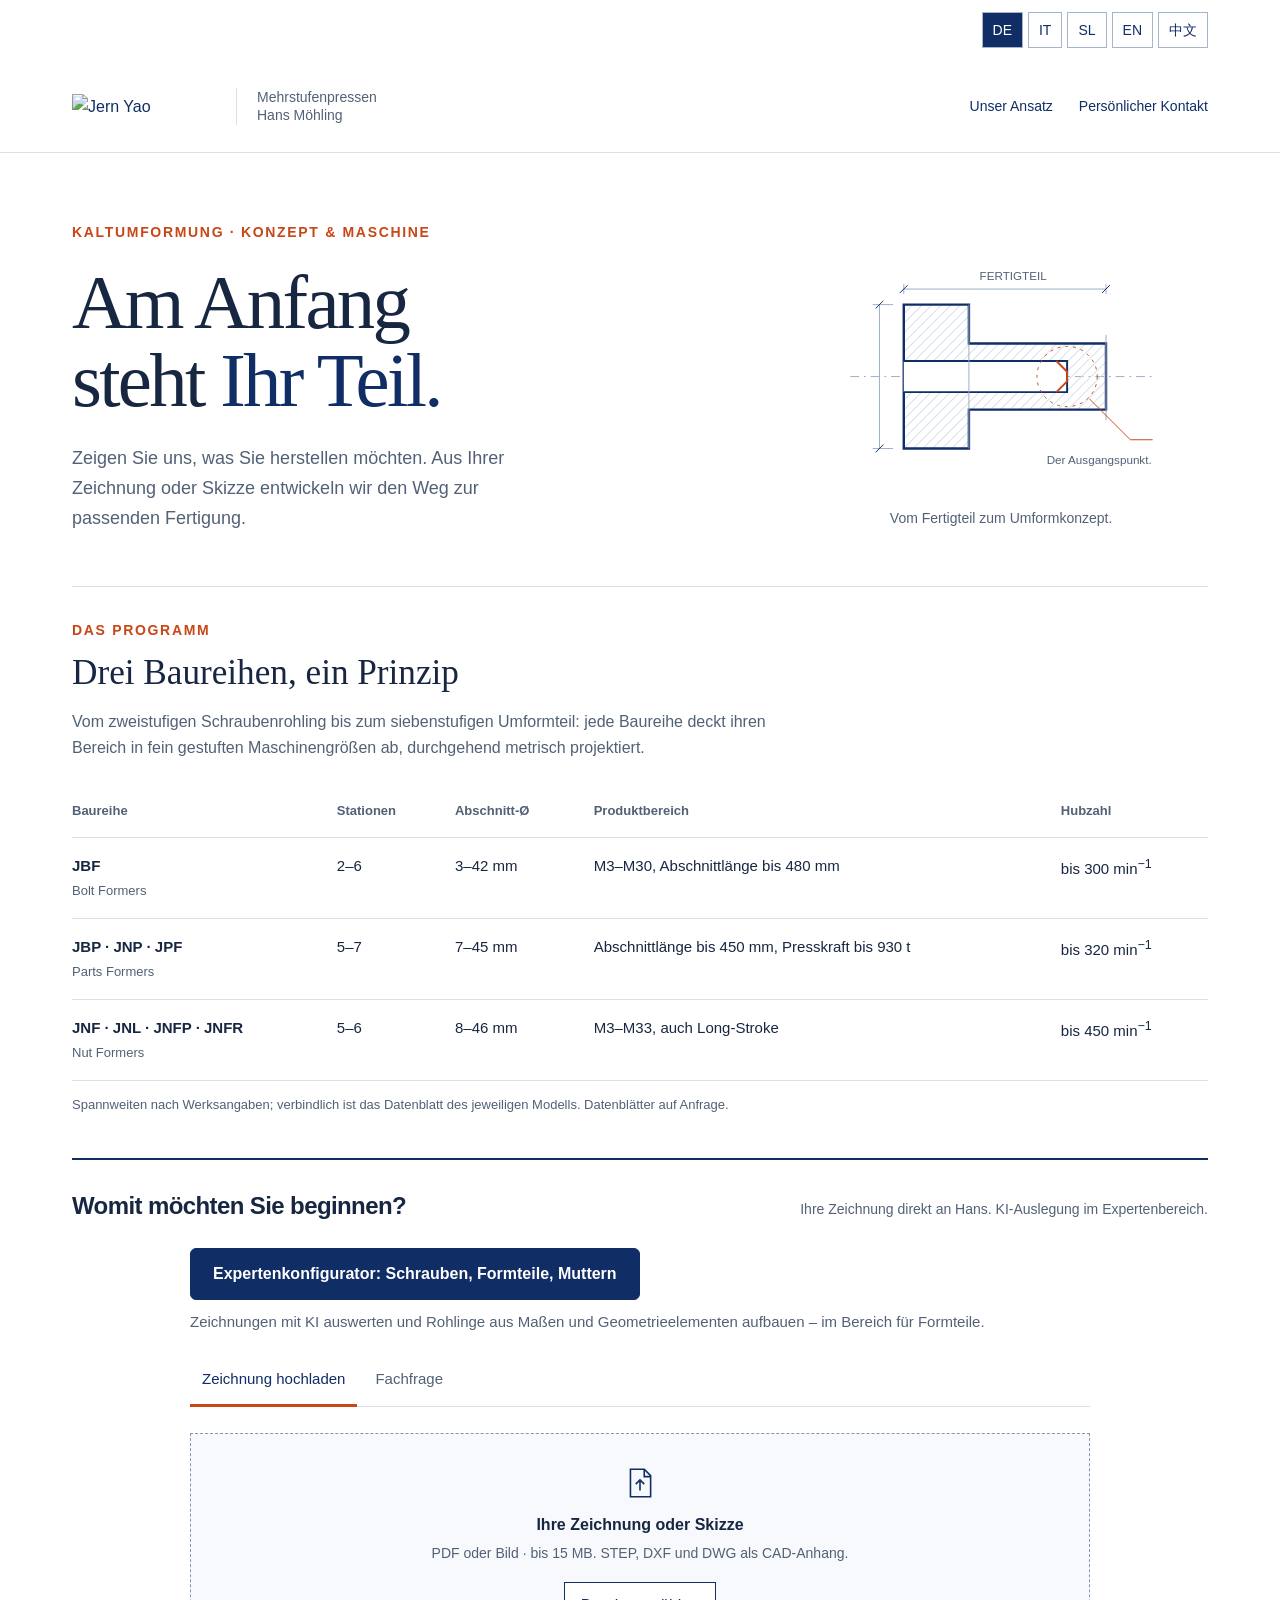
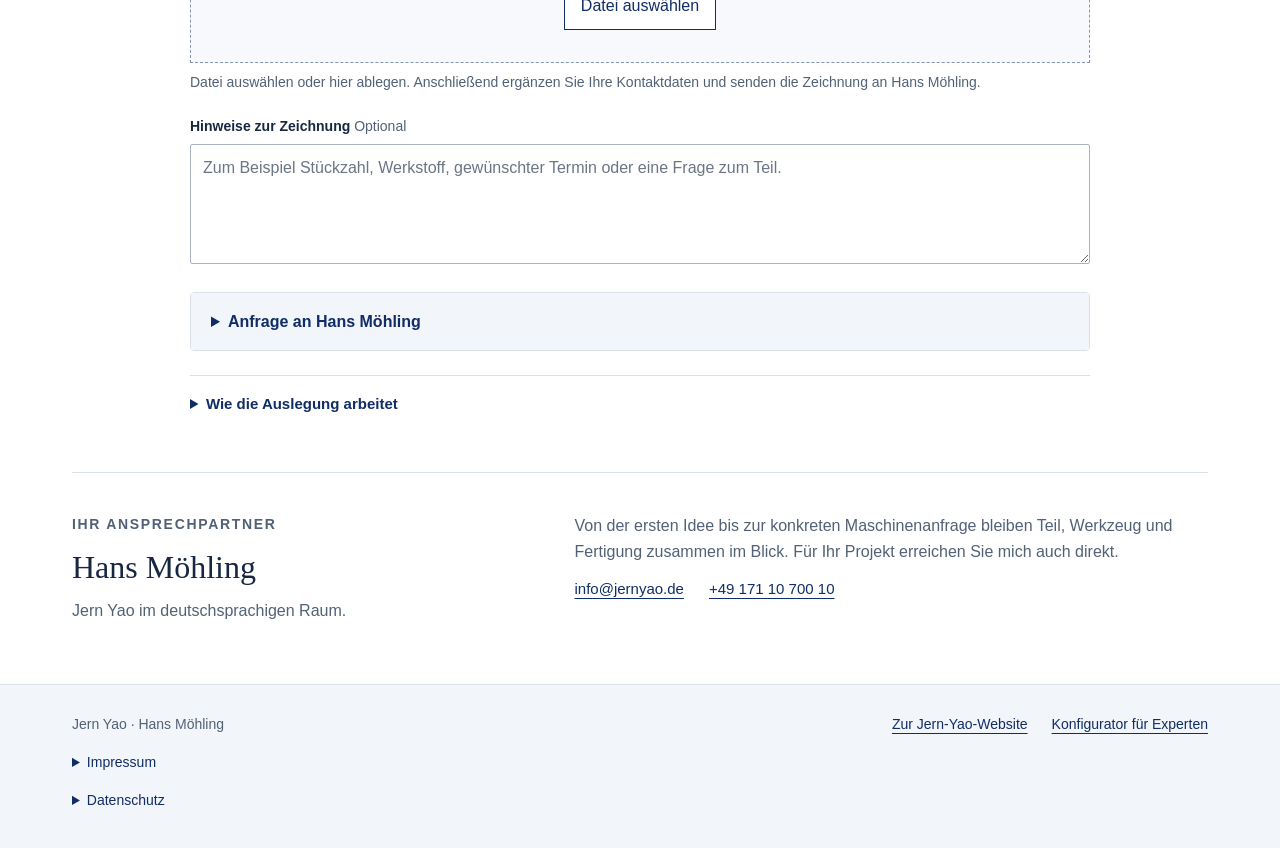
==== docs/auslegung/index.html @ 63214ce3 "Keep enquiry interface waiting for full technical responses" ====
<!doctype html>
<html lang="de">
<head>
<script>window.JY_SHOW_PRICES = false;</script>
<meta charset="utf-8">
<meta name="viewport" content="width=device-width, initial-scale=1">
<title>Vom Teil zum Fertigungskonzept · Jern Yao</title>
<meta name="robots" content="noindex, nofollow">
<meta name="description" content="Zeichnung hochladen oder eine technische Frage stellen. Gemeinsam mit Hans Möhling zum Fertigungskonzept und zur passenden Jern-Yao-Presse.">
<link rel="stylesheet" href="https://jernyao.de/assets/fonts.css">
<link rel="icon" href="https://jernyao.de/assets/logo.png">
<style>
:root{--navy:#102d66;--ink:#172641;--muted:#526176;--line:#d9e0e8;--paper:#fff;--pale:#f2f5f9;--orange:#c74716;--error:#9f2727;--success:#256145;color-scheme:light;font-family:Inter,Arial,sans-serif;font-size:16px}
*{box-sizing:border-box}html{scroll-behavior:smooth;scroll-padding-top:30px}body{margin:0;background:var(--paper);color:var(--ink);line-height:1.6}button,input,textarea{font:inherit}button,a,input,textarea{touch-action:manipulation}button{cursor:pointer}a{color:var(--navy);text-underline-offset:4px}a:hover{text-decoration-thickness:2px}button:focus-visible,a:focus-visible,input:focus-visible,textarea:focus-visible,summary:focus-visible{outline:3px solid #de7c35;outline-offset:4px}[hidden]{display:none!important}.wrap{max-width:1200px;padding-inline:32px;margin-inline:auto}.skip{position:absolute;left:20px;top:-80px;padding:10px;background:#fff;z-index:10}.skip:focus{top:10px}header{border-bottom:1px solid var(--line)}.mast{display:flex;justify-content:space-between;align-items:center;gap:24px;min-height:92px}.brand{display:flex;align-items:center;gap:20px;text-decoration:none}.brand img{width:144px;height:auto;max-height:40px;object-fit:contain}.brand span{border-left:1px solid var(--line);padding-left:20px;font-size:.875rem;line-height:1.35;color:var(--muted)}nav{display:flex;gap:26px;align-items:center}nav a{font-size:.875rem;text-decoration:none}.hero{display:grid;grid-template-columns:1.6fr 1fr;gap:60px;padding-block:68px 52px;align-items:center}.eyebrow{font-size:.875rem;letter-spacing:.12em;text-transform:uppercase;color:var(--orange);font-weight:600;margin:0 0 20px}h1,h2,h3,p{margin-top:0}h1{font-family:'EB Garamond',Georgia,serif;font-size:clamp(3.1rem,6vw,5rem);line-height:1.02;font-weight:500;letter-spacing:-.035em;margin-bottom:24px;max-width:10ch}h1 em{font-style:normal;color:var(--navy)}.intro{font-size:1.125rem;line-height:1.65;max-width:48ch;margin-bottom:0;color:var(--muted)}.hero-aside{padding-top:30px}.technical-art{display:block;width:100%;max-width:350px;margin:0 auto 18px}.art-caption{font-size:.875rem;color:var(--muted);text-align:center;margin:0}.entry{border-top:2px solid var(--navy);scroll-margin-top:24px}.entry-top{display:flex;align-items:baseline;gap:24px;justify-content:space-between;padding:27px 0 23px}.entry-top h2{font-size:1.5rem;font-weight:600;letter-spacing:-.025em;margin:0}.entry-top p{font-size:.875rem;color:var(--muted);margin:0}.workspace{display:grid;grid-template-columns:minmax(0,1.65fr) minmax(250px,1fr);gap:44px;padding-bottom:64px}.tabs{display:flex;gap:6px;border-bottom:1px solid var(--line);margin-bottom:26px}.tab{border:0;border-bottom:3px solid transparent;padding:13px 12px;background:none;color:var(--muted);font-size:.9375rem;font-weight:500;margin-bottom:-1px}.tab[aria-selected=true]{color:var(--navy);border-bottom-color:var(--orange)}.tab:hover{color:var(--navy);background:var(--pale)}.drop{display:flex;flex-direction:column;align-items:center;text-align:center;border:1px dashed #8497b2;background:#f7f9fc;padding:32px 20px;position:relative;transition:border-color .15s,background .15s}.drop.dragover{border:2px solid var(--navy);background:#eaf0fa}.drop svg{width:34px;height:34px;color:var(--navy);margin-bottom:12px}.drop strong{font-weight:600}.drop p{font-size:.875rem;color:var(--muted);margin:4px 0 18px}.file-picker{display:block;max-width:100%;font-size:.875rem;color:var(--muted)}.file-picker::file-selector-button{border:1px solid var(--navy);background:#fff;padding:9px 13px;color:var(--navy);font:inherit;font-weight:600;cursor:pointer;margin-right:12px}.file-summary{display:flex;gap:12px;align-items:center;padding:14px 0;border-bottom:1px solid var(--line);margin-bottom:20px;font-size:.875rem}.file-summary span{flex:1;overflow-wrap:anywhere}.text-button{background:none;border:0;text-decoration:underline;color:var(--navy);padding:5px 0;font-size:.875rem}.field{display:flex;flex-direction:column;gap:6px;margin-bottom:20px}.field label{font-size:.875rem;font-weight:600}.optional{font-weight:400;color:var(--muted)}input,textarea{width:100%;background:#fff;border:1px solid #a7b3c3;border-radius:2px;color:var(--ink);padding:11px 12px;line-height:1.5;font-size:1rem}textarea{resize:vertical;min-height:112px}input::placeholder,textarea::placeholder{color:#6b7586}.helper{font-size:.875rem;color:var(--muted);margin:8px 0 22px}.contact-fields{display:grid;grid-template-columns:1fr 1fr;gap:0 18px}.contact-fields .wide{grid-column:1/-1}.contact-title{font-size:1.125rem;font-weight:600;margin:29px 0 18px}.consent{display:flex;align-items:flex-start;gap:10px;font-size:.875rem;color:var(--muted);margin-bottom:24px}.consent input{width:18px;height:18px;flex-shrink:0;margin-top:4px;accent-color:var(--navy)}.primary{border:1px solid var(--navy);background:var(--navy);color:#fff;padding:13px 24px;font-weight:600;border-radius:2px;min-height:50px}.primary:hover{background:#1b407f}.primary:disabled{opacity:.55;cursor:default}.secondary{border:1px solid var(--line);background:#fff;color:var(--navy);padding:10px 16px;min-height:44px;border-radius:2px}.actions{display:flex;align-items:center;gap:14px;flex-wrap:wrap}.small{font-size:.875rem;color:var(--muted)}.availability{border-left:3px solid var(--orange);padding:12px 16px;background:var(--pale);font-size:.875rem;margin-bottom:24px}.availability strong{display:block;color:var(--ink);margin-bottom:3px}.availability p{margin:0}.form-message{margin:16px 0 0;font-size:.9375rem;white-space:pre-wrap;overflow-wrap:anywhere}.form-message.error{color:var(--error)}.form-message.success{color:var(--success)}.approach{background:#e9eff8;color:#000;padding:32px 30px;align-self:start;margin-top:0}.approach .eyebrow{color:#30343b;font-size:.8125rem}.approach h2{color:#30343b;font-family:'EB Garamond',Georgia,serif;font-size:2rem;font-weight:500;line-height:1.15;margin-bottom:20px}.approach p{color:#000;line-height:1.7}.approach dl{margin:26px 0 0}.approach dl>div{border-top:1px solid var(--line);padding:17px 0}.approach dt{font-weight:600;margin-bottom:3px}.approach dd{margin:0;color:#000;font-size:.9375rem}.approach-note{font-size:.875rem;border-top:1px solid var(--line);padding-top:20px;margin:0}.chat-intro{margin:0 0 18px;color:var(--muted)}.examples{display:flex;flex-direction:column;align-items:flex-start;gap:8px;margin:0 0 24px}.example{border:1px solid var(--line);padding:9px 12px;color:var(--navy);background:#fff;font-size:.875rem;text-align:left;border-radius:2px}.example:hover{background:var(--pale)}.messages{display:flex;flex-direction:column;gap:18px;margin-bottom:24px;max-height:640px;overflow:auto;scrollbar-gutter:stable}.message{background:var(--pale);padding:18px 20px;max-width:100%;overflow-wrap:anywhere}.message.user{background:#e9eff8;margin-left:30px}.speaker{font-size:.8125rem;letter-spacing:.06em;text-transform:uppercase;font-weight:600;color:var(--navy);margin-bottom:9px}.message-text,.answer-text{white-space:pre-wrap}.message-text p{margin-bottom:0}.response{border-top:1px solid var(--line);padding:28px 0 0;margin-top:28px;overflow-wrap:anywhere}.response h2{font-size:1.4rem;margin-bottom:8px}.response h3,.message h3{font-size:1rem;margin:24px 0 9px}.result-status{font-size:.875rem;color:var(--muted);margin:0 0 18px}.request-id{font-variant-numeric:tabular-nums}.response ul,.message ul{padding-left:21px}.response li,.message li{margin-bottom:7px}.source-list{font-size:.875rem;color:var(--muted)}.proposal-grid{margin:16px 0}.proposal-grid div{padding:9px 0;border-bottom:1px solid var(--line)}.proposal-grid dt{font-size:.875rem;font-weight:600}.proposal-grid dd{margin:3px 0 0}.stage-list{list-style:none;padding:0!important}.stage-list li{border-left:2px solid var(--orange);padding:8px 0 8px 14px;margin:9px 0}.notification{font-size:.875rem;color:var(--muted);margin-top:20px}.personal{border-top:1px solid var(--line);padding:40px 0 48px;display:grid;grid-template-columns:1fr 1.4fr;gap:50px}.personal h2{font-family:'EB Garamond',Georgia,serif;font-size:2rem;font-weight:500;line-height:1.2;margin-bottom:12px}.personal p{color:var(--muted);margin-bottom:12px}.contact-link{display:inline-block;margin-right:25px;margin-bottom:8px;font-size:.9375rem}footer{background:var(--pale);border-top:1px solid var(--line);padding:28px 0 36px;font-size:.875rem;color:var(--muted)}.footer-row{display:flex;gap:24px;flex-wrap:wrap;align-items:baseline;justify-content:space-between}.footer-links{display:flex;gap:24px}footer details{margin-top:16px;max-width:80ch}footer summary{cursor:pointer;color:var(--navy)}footer details p{margin:12px 0 0}noscript p{padding:20px;background:var(--pale)}
@media(max-width:900px){.hero{gap:25px;padding-top:48px;grid-template-columns:1.5fr 1fr}.workspace{gap:28px;grid-template-columns:minmax(0,1.5fr) minmax(230px,1fr)}.approach{padding:26px 24px}.tab{padding-inline:9px}.brand span{display:none}}
@media(max-width:720px){.wrap{padding-inline:22px}.mast{min-height:78px;gap:12px}.brand img{width:124px}nav{gap:16px}nav a{font-size:.8125rem}nav a:first-child{display:none}.hero{grid-template-columns:1fr;padding:40px 0 34px;gap:26px}h1{max-width:13ch;font-size:3.5rem;margin-bottom:20px}.hero-aside{display:none}.intro{font-size:1rem}.eyebrow{margin-bottom:17px}.entry-top{display:block;padding-block:23px 12px}.entry-top h2{font-size:1.35rem;margin-bottom:6px}.workspace{grid-template-columns:1fr;padding-bottom:40px;gap:32px}.tabs{gap:0}.tab{font-size:.875rem;padding:12px 9px;flex:1;line-height:1.4}.contact-fields{gap:0 14px}.approach{margin:0}.approach dl{display:block}.approach h2{max-width:20ch}.personal{grid-template-columns:1fr;gap:13px;padding-block:32px}.footer-row{display:block}.footer-links{margin-top:12px;flex-wrap:wrap;gap:14px}.drop{padding:27px 14px}.primary{width:100%}.actions{align-items:stretch}.message.user{margin-left:16px}}
@media(prefers-reduced-motion:reduce){html{scroll-behavior:auto}*{transition:none!important}}
.languages{display:flex;flex-wrap:wrap;gap:5px;justify-content:flex-end;padding:12px 0}.languages button{font:inherit;font-size:.875rem;border:1px solid #a5b5cc;background:#fff;color:#102d66;padding:6px 10px;cursor:pointer}.languages button[aria-pressed="true"]{background:#102d66;color:white}.concept{border-left:3px solid #c74716;padding:12px 16px;margin:18px 0;background:#f3f6fa}.concept h4{margin:0 0 10px;font-size:1rem}.concept ol{padding-left:22px}.concept p{margin:8px 0}.original-language{font-size:.875rem;color:#526176}html[lang="zh-Hans"] h1,html[lang="zh-Hans"] h2{font-family:Inter,"Microsoft YaHei",sans-serif;line-height:1.25}
.visually-hidden{position:absolute!important;width:1px!important;height:1px!important;padding:0!important;margin:-1px!important;overflow:hidden!important;clip:rect(0,0,0,0)!important;white-space:nowrap!important;border:0!important}.file-choose{font:inherit;border:1px solid #102d66;background:white;color:#102d66;padding:10px 16px;cursor:pointer}.formatted-answer{white-space:normal!important}.formatted-answer p{margin:0 0 12px}.formatted-answer ul,.formatted-answer ol{margin:8px 0 14px;padding-left:24px}.formatted-answer li{margin:4px 0}.formatted-answer>:last-child{margin-bottom:0}
</style>
<style>
#programm{padding:32px 0 42px;border-top:1px solid var(--line)}
#programm .eyebrow{margin-bottom:12px}
#programm h2{font-family:'EB Garamond',Georgia,serif;font-size:2.2rem;line-height:1.15;font-weight:500;margin-bottom:16px}
#programm .section-lede{max-width:80ch;color:var(--muted)}
#programm .tablewrap{overflow-x:auto;margin-top:24px}
#programm table{width:100%;border-collapse:collapse;text-align:left;font-size:.9375rem}
#programm th{font-weight:600;color:var(--muted);font-size:.8125rem}
#programm td,#programm th{padding:16px 14px;border-bottom:1px solid var(--line);vertical-align:top}
#programm td:first-child,#programm th:first-child{padding-left:0}
#programm .series{font-weight:600;white-space:nowrap}
#programm .sub{display:block;font-weight:400;font-size:.8125rem;color:var(--muted);margin-top:3px}
#programm .note{font-size:.8125rem;color:var(--muted);margin-top:14px}
@media(max-width:720px){#programm{padding:24px 0 30px}#programm table{min-width:740px}#programm h2{font-size:1.8rem}}

.workspace{display:block;max-width:900px;margin-inline:auto;padding-bottom:40px}.standard-route{color:var(--muted);font-size:.9375rem;margin:0 0 20px}.contact-details{margin-top:28px;border:1px solid var(--line);border-radius:4px;background:var(--paper)}.contact-details>summary{padding:16px 20px;cursor:pointer;font-weight:600;color:var(--navy);background:var(--pale)}.contact-body{padding:4px 20px 22px}.approach{margin:24px 0 0;padding:0;background:transparent;border-top:1px solid var(--line)}.approach>summary{padding:16px 0;cursor:pointer;color:var(--navy);font-size:.9375rem;font-weight:600}.approach>p{color:var(--muted);font-size:.9375rem;margin:0 0 12px;max-width:75ch}
#chat-submit{background:#e9eff8;color:#172641;border-color:#9caec8}
.standard-route{display:flex;flex-direction:column;align-items:flex-start;gap:10px}
.expert-configurator-button{display:inline-flex;align-items:center;max-width:100%;min-height:50px;padding:14px 22px;border:1px solid var(--navy);border-radius:6px;background:var(--navy);color:#fff;font-size:1rem;font-weight:600;line-height:1.4;text-align:left;text-decoration:none;white-space:normal;overflow-wrap:anywhere}
.expert-configurator-button:hover{background:#1b407f;color:#fff;text-decoration:none}
@media(max-width:720px){.expert-configurator-button{width:100%;padding:13px 16px}}
#chat-submit:hover{background:#d8e4f4}
.quote-button{display:inline-block;margin-left:10px;padding:6px 10px;border:1px solid #cc9a72;border-radius:5px;background:#fff0e4;color:#6b310e;font:inherit;font-size:14px;line-height:1.3;cursor:pointer;vertical-align:middle}
.quote-button:hover{background:#ffe2cb;border-color:#ad6a35}
#selected-machine{padding:12px 16px;border-left:3px solid var(--orange);background:var(--pale);color:var(--ink)}
.file-summary{display:grid;grid-template-columns:42px minmax(0,1fr) auto;gap:14px;padding:18px;margin:14px 0 22px;border:1px solid #9caec8;border-left:4px solid var(--navy);border-radius:4px;background:#e9eff8;color:var(--ink)}
.file-summary .file-state-icon{display:grid;place-items:center;width:42px;height:42px;border-radius:50%;background:var(--navy);color:#fff;font-size:26px;font-weight:600;line-height:1;overflow:visible}
.file-summary-copy{min-width:0}.file-summary-copy strong{display:block;font-size:1rem;line-height:1.4;color:var(--navy);margin-bottom:6px}.file-summary-copy #file-name{display:block;overflow-wrap:anywhere;font-size:.9375rem;line-height:1.5}
.file-summary .text-button{min-height:44px;padding:8px}.file-summary[data-state="error"]{background:#fff2f2;border-color:#d7a4a4;border-left-color:var(--error)}.file-summary[data-state="error"] .file-state-icon{background:var(--error)}.file-summary[data-state="error"] strong{color:var(--error)}
@media(max-width:480px){.file-summary{grid-template-columns:36px minmax(0,1fr);padding:14px;gap:10px}.file-summary .file-state-icon{width:36px;height:36px;font-size:23px}.file-summary .text-button{grid-column:2;justify-self:start;padding-left:0}}
@media(max-width:720px){.quote-button{min-height:44px;margin-top:6px}}
</style>
<style>.jy-embedded body{background:#fff}
.jy-embedded body > header,.jy-embedded .skip,.jy-embedded .hero,.jy-embedded .personal,.jy-embedded footer .footer-row,.jy-embedded #impressum{display:none}
.jy-embedded .wrap{max-width:none;padding-inline:0}
.jy-embedded .entry{border-top:0}
.jy-embedded #programm,.jy-embedded .entry-top{display:none}
.jy-embedded .workspace{padding-bottom:20px;gap:28px}
.jy-embedded footer{padding:12px 16px;background:#f2f5f9}
.jy-embedded footer details{max-width:none}
@media(max-width:720px){.jy-embedded .workspace{gap:24px}.jy-embedded .entry-top{padding-top:0}}
</style>
</head>
<body>
<a class="skip" href="#einstieg">Direkt zur Anfrage</a>
<header><div class="wrap"><div class="languages" role="group" aria-label="Sprache"><button type="button" data-language="de" lang="de" aria-label="Deutsch">DE</button><button type="button" data-language="it" lang="it" aria-label="Italiano">IT</button><button type="button" data-language="sl" lang="sl" aria-label="Slovenščina">SL</button><button type="button" data-language="en" lang="en" aria-label="English">EN</button><button type="button" data-language="zh" lang="zh-Hans" aria-label="简体中文">中文</button></div></div><div class="wrap mast"><a class="brand" href="https://jernyao.de/"><img src="https://jernyao.de/assets/logo.png" alt="Jern Yao"><span>Mehrstufenpressen<br>Hans Möhling</span></a><nav aria-label="Hauptnavigation"><a href="#ansatz">Unser Ansatz</a><a href="#kontakt">Persönlicher Kontakt</a></nav></div></header>
<main class="wrap">
<section class="hero" aria-labelledby="hero-title">
<div><p class="eyebrow">Kaltumformung · Konzept & Maschine</p><h1 id="hero-title">Am Anfang steht <em>Ihr Teil.</em></h1><p class="intro">Zeigen Sie uns, was Sie herstellen möchten. Aus Ihrer Zeichnung oder Skizze entwickeln wir den Weg zur passenden Fertigung.</p></div>
<div class="hero-aside" aria-hidden="true"><svg class="technical-art" viewBox="0 0 360 240" fill="none" xmlns="http://www.w3.org/2000/svg"><defs><pattern id="hatch" width="7" height="7" patternUnits="userSpaceOnUse" patternTransform="rotate(45)"><path d="M0 0V7" stroke="#d6dfeb" stroke-width="2"/></pattern></defs><path d="M25 124H335" stroke="#9badc7" stroke-dasharray="9 5 2 5"/><path d="M80 50H147V90H288V158H147V198H80Z" fill="url(#hatch)" stroke="#102d66" stroke-width="2.5"/><path d="M80 108H248V140H80" fill="white" stroke="#102d66" stroke-width="2"/><path d="M147 50V198M288 81V169M80 39V29M288 39V29M80 34H288M69 50H48M69 198H48M55 50V198" stroke="#9badc7"/><path d="M76 38L84 30M284 38L292 30M51 54L59 46M51 202L59 194" stroke="#102d66"/><path d="M237 108L248 119V129L237 140" stroke="#c74716" stroke-width="2"/><circle cx="248" cy="124" r="31" stroke="#c74716" stroke-dasharray="3 5"/><path d="M271 147L313 189H336" stroke="#c74716"/><text x="158" y="25" fill="#526176" font-family="Arial,sans-serif" font-size="12">FERTIGTEIL</text><text x="227" y="214" fill="#526176" font-family="Arial,sans-serif" font-size="12">Der Ausgangspunkt.</text></svg><p class="art-caption">Vom Fertigteil zum Umformkonzept.</p></div>
</section>
<section id="programm" aria-labelledby="programm-title">
    <div class="eyebrow">Das Programm</div>
    <h2 id="programm-title">Drei Baureihen, ein Prinzip</h2>
    <div class="rule"></div>
    <p class="section-lede">Vom zweistufigen Schraubenrohling bis zum siebenstufigen Umformteil: jede Baureihe deckt ihren Bereich in fein gestuften Maschinengr&ouml;&szlig;en ab, durchgehend metrisch projektiert.</p>
    <div class="tablewrap" tabindex="0" role="region" aria-label="Drei Baureihen, ein Prinzip">
      <table>
        <thead>
          <tr>
            <th>Baureihe</th><th>Stationen</th><th>Abschnitt-&Oslash;</th><th>Produktbereich</th><th>Hubzahl</th>
          </tr>
        </thead>
        <tbody>
          <tr>
            <td class="series">JBF<span class="sub">Bolt Formers</span></td>
            <td>2&ndash;6</td><td>3&ndash;42 mm</td><td>M3&ndash;M30, Abschnittl&auml;nge bis 480 mm</td><td>bis 300 min<sup>&minus;1</sup></td>
          </tr>
          <tr>
            <td class="series">JBP &middot; JNP &middot; JPF<span class="sub">Parts Formers</span></td>
            <td>5&ndash;7</td><td>7&ndash;45 mm</td><td>Abschnittl&auml;nge bis 450 mm, Presskraft bis 930 t</td><td>bis 320 min<sup>&minus;1</sup></td>
          </tr>
          <tr>
            <td class="series">JNF &middot; JNL &middot; JNFP &middot; JNFR<span class="sub">Nut Formers</span></td>
            <td>5&ndash;6</td><td>8&ndash;46 mm</td><td>M3&ndash;M33, auch Long-Stroke</td><td>bis 450 min<sup>&minus;1</sup></td>
          </tr>
        </tbody>
      </table>
    </div>
    <div class="note">Spannweiten nach Werksangaben; verbindlich ist das Datenblatt des jeweiligen Modells. Datenbl&auml;tter auf Anfrage.</div>

</section>

<section class="entry" id="einstieg" aria-labelledby="entry-title">
<div class="entry-top"><h2 id="entry-title">Womit möchten Sie beginnen?</h2><p>Ihre Zeichnung direkt an Hans. KI-Auslegung im Expertenbereich.</p></div>
<div class="workspace"><div>
<p class="standard-route"><a class="expert-configurator-button" data-language-link href="/konfigurator/">Expertenkonfigurator: Schrauben, Formteile, Muttern</a><span>Zeichnungen mit KI auswerten und Rohlinge aus Maßen und Geometrieelementen aufbauen – im Bereich für Formteile.</span></p>
<div class="tabs" role="tablist" aria-label="Einstieg wählen"><button class="tab" id="tab-upload" type="button" role="tab" aria-controls="panel-anfrage" aria-selected="true" data-mode="upload">Zeichnung hochladen</button><button class="tab" id="tab-chat" type="button" role="tab" aria-controls="panel-chat" aria-selected="false" tabindex="-1" data-mode="chat">Fachfrage</button></div>
<div class="availability" id="availability" hidden><strong>Technischer Dialog wird eingerichtet.</strong><p>Hans Möhling ist direkt erreichbar: <a href="mailto:info@jernyao.de">info@jernyao.de</a>. Eine Zeichnung können Sie Ihrer E-Mail beifügen.</p></div>
<div role="tabpanel" id="panel-anfrage" aria-labelledby="tab-upload">
<form id="request-form" novalidate>
<div id="upload-area"><div class="drop" id="drop-zone"><svg viewBox="0 0 32 32" fill="none" aria-hidden="true"><path d="M7 3H20L26 9V29H7Z" stroke="currentColor" stroke-width="1.5"/><path d="M20 3V10H26M16 23V13M12 17L16 13L20 17" stroke="currentColor" stroke-width="1.5"/></svg><strong>Ihre Zeichnung oder Skizze</strong><p id="file-help">PDF oder Bild · bis 15 MB. STEP, DXF und DWG als CAD-Anhang.</p><button type="button" class="file-choose" id="choose-file" aria-describedby="file-help file-error">Datei auswählen</button><input hidden aria-hidden="true" tabindex="-1" class="file-picker" id="file" name="datei" type="file" accept=".pdf,.png,.jpg,.jpeg,.webp,.step,.stp,.dxf,.dwg" aria-label="Zeichnung oder Skizze auswählen" aria-describedby="file-help file-error"></div><p class="form-message error" id="file-error" role="alert" hidden></p><p class="helper">Datei auswählen oder hier ablegen. Anschließend ergänzen Sie Ihre Kontaktdaten und senden die Zeichnung an Hans Möhling.</p></div>
<div class="file-summary" id="file-summary" role="status" aria-live="polite" aria-atomic="true" hidden><span class="file-state-icon" id="file-state-icon" aria-hidden="true"></span><div class="file-summary-copy"><strong id="file-status"></strong><span id="file-name"></span></div><button type="button" class="text-button" id="remove-file">Entfernen</button></div>
<div class="file-actions" id="file-actions" hidden><button type="button" class="primary" id="open-contact">Anfrage an Hans senden</button><p class="helper"><span>Ihre Zeichnung wird mit der Anfrage per E-Mail versandt. Hier startet keine KI-Auswertung.</span> <a href="#datenschutz">Datenschutz</a></p></div>
<div class="field"><label for="description" id="description-label">Hinweise zur Zeichnung <span class="optional">Optional</span></label><textarea id="description" name="notiz" rows="4" maxlength="12000" placeholder="Zum Beispiel Stückzahl, Werkstoff, gewünschter Termin oder eine Frage zum Teil."></textarea></div>
<details id="contact-details" class="contact-details"><summary>Anfrage an Hans Möhling</summary><div class="contact-body">
<p id="selected-machine" role="status" aria-live="polite" hidden></p>
<p class="helper" id="request-file-help">Bitte wählen Sie für diese Anfrage eine Zeichnung aus. Ein konkretes Maschinenmodell können Sie auch ohne Zeichnung anfragen.</p>
<h3 class="contact-title">Wie erreichen wir Sie?</h3><div class="contact-fields"><div class="field wide"><label for="email">E-Mail-Adresse</label><input id="email" name="email" type="email" autocomplete="email" required maxlength="254" placeholder="name@firma.de"></div><div class="field"><label for="name">Ihr Name <span class="optional">Optional</span></label><input id="name" name="name" autocomplete="name" maxlength="120"></div><div class="field"><label for="company">Firma <span class="optional">Optional</span></label><input id="company" name="firma" autocomplete="organization" maxlength="160"></div></div>
<p class="helper">Sendet Ihre Angaben und die Zeichnung an Hans Möhling.</p>
<label class="consent"><input id="consent" type="checkbox" required><span>Ich stimme der Verarbeitung meiner Anfrage und Unterlagen zu. <a href="#datenschutz">Datenschutz</a></span></label>
<div class="actions"><button class="primary" id="request-submit" type="submit">Anfrage senden</button><a class="small" id="email-fallback" href="mailto:info@jernyao.de" hidden>Per E-Mail anfragen</a></div><p class="form-message" id="request-message" role="status" aria-live="polite" hidden></p>
<p class="form-message" id="request-mail-status" role="status" aria-live="polite" hidden></p><button type="button" class="text-button" id="request-refresh" hidden>Stand aktualisieren</button>
</div></details>
</form>
</div>
<div role="tabpanel" id="panel-chat" aria-labelledby="tab-chat" hidden><p class="chat-intro">Stellen Sie hier allgemeine Fachfragen zu Umformverfahren, Werkzeugen und Maschinen. Der Chat erhält keine hochgeladene Zeichnung. Die KI-Auswertung Ihres Teils starten Sie im Expertenkonfigurator.</p><div class="examples" id="chat-examples"><button type="button" class="example" data-question="Wie entwickelt man eine Stadienfolge vom Fertigteil rückwärts?">Wie entsteht eine sinnvolle Stadienfolge?</button><button type="button" class="example" data-question="Was unterscheidet Vorwärts- und Rückwärtsfließpressen?">Was unterscheidet Vorwärts- und Rückwärtsfließpressen?</button><button type="button" class="example" data-question="Wann ist Wenden im Transfer sinnvoll, und was muss an der Maschine dafür geprüft werden?">Wann muss das Teil im Transfer gewendet werden?</button></div><div class="messages" id="messages" role="log" aria-label="Technischer Dialog" aria-live="polite" aria-relevant="additions"></div><form id="chat-form" novalidate><div class="field"><label for="chat-input">Ihre Frage oder Idee</label><textarea id="chat-input" rows="4" maxlength="8000" required placeholder="Beschreiben Sie, worüber Sie nachdenken …"></textarea></div><div class="actions"><button class="primary" id="chat-submit" type="submit">Frage senden</button><button class="text-button" type="button" id="chat-to-request">Daraus eine Anfrage machen</button></div><p class="helper">Der technische Dialog nutzt KI. Hinweise zur Verarbeitung finden Sie im <a href="#datenschutz">Datenschutz</a>.</p><p class="form-message" id="chat-message" role="status" aria-live="polite" hidden></p></form></div>
</div><details class="approach" id="ansatz"><summary>Wie die Auslegung arbeitet</summary><p>Ihre Zeichnungsanfrage geht an Hans Möhling zur persönlichen Bearbeitung. Im Expertenkonfigurator analysiert die KI Zeichnungen und strukturierte Geometrien, entwickelt Stadienkonzepte und prüft passende Maschinen.</p></details></div>
</section>
<section class="personal" id="kontakt"><div><p class="eyebrow">Ihr Ansprechpartner</p><h2>Hans Möhling</h2><p>Jern Yao im deutschsprachigen Raum.</p></div><div><p>Von der ersten Idee bis zur konkreten Maschinenanfrage bleiben Teil, Werkzeug und Fertigung zusammen im Blick. Für Ihr Projekt erreichen Sie mich auch direkt.</p><a class="contact-link" href="mailto:info@jernyao.de">info@jernyao.de</a><a class="contact-link" href="tel:+491711070010">+49 171 10 700 10</a></div></section>
<noscript><p>Für Upload und Dialog benötigen Sie JavaScript. Sie erreichen Hans Möhling per <a href="mailto:info@jernyao.de">info@jernyao.de</a>.</p></noscript>
</main>
<footer><div class="wrap"><div class="footer-row"><span>Jern Yao · Hans Möhling</span><div class="footer-links"><a href="https://jernyao.de/">Zur Jern-Yao-Website</a><a data-language-link href="/konfigurator/">Konfigurator für Experten</a></div></div><details id="impressum"><summary>Impressum</summary><p>Hans Möhling · Exklusivvertretung Jern Yao Enterprises Co., Ltd. für Deutschland, Österreich und die Schweiz. E-Mail: <a href="mailto:jernyao@techno.parts">jernyao@techno.parts</a> · Telefon: +49 171 10 700 10.</p></details><details id="datenschutz"><summary>Datenschutz</summary><p>Dieser Zeichnungseingang dient ausschließlich Ihrer E-Mail-Anfrage an Hans Möhling. Ausgewählte Dateien bleiben bis zum Absenden auf Ihrem Gerät und werden hier nicht zur KI-Auswertung übermittelt.</p><p>Beim Absenden werden Kontaktdaten, Nachricht und Originaldatei an unseren Anfragedienst übertragen und dort 30 Tage in einem privaten Cloudflare-Speicher vorgehalten. Resend versendet die Anfrage mit der Originaldatei als E-Mail-Anhang an Hans Möhling. Die 30 Tage gelten für den Anfragedienst, nicht für die zur persönlichen Bearbeitung versandte E-Mail.</p><p>Für den separaten KI-Fachchat werden nur Ihre eingegebene Frage und der bisherige Chatverlauf an Anthropic übermittelt. Die Zeichnung und Ihre Anfrage-Kontaktdaten werden diesem Chat nicht beigefügt. Eine KI-Zeichnungsanalyse starten Sie bewusst im Expertenkonfigurator; dort gelten die Hinweise zur KI-Verarbeitung.</p><p>Fragen zu Ihren Angaben oder zur Löschung richten Sie an <a href="mailto:info@jernyao.de">info@jernyao.de</a>. Beim Hosting fallen technisch bedingte Zugriffsprotokolle an. Schriftarten und Logo werden von jernyao.de geladen. Ihre Sprachwahl wird lokal im Browser gespeichert.</p></details></div></footer>
<script>/* Public service URL only. Backend and drawing/email flow verified live.
   API keys and knowledge files must never be placed in this file. */
window.JY_API_BASE = 'https://jy-anfrage.ki-gutachter.workers.dev';
</script>
<script id="daten" type="application/json">[{"m":"JNF-8B5S","f":"JNF","st":5,"cd":8.0,"cl":[null,6.0],"ko":10.0,"die":[37.0,42.0],"pun":[25.0,58.0],"q":[37.0,45.0],"pi":37.0,"rs":60.0,"pw":26.0,"out":360.0,"sz":"M5","hp":10.0,"wt":4.0,"kat":"NF-5D5B-6D6B","s":1},{"m":"JBF-7B2S","f":"JBF","st":2,"cd":5.0,"cl":[15.0,55.0],"ko":45.0,"pko":10.0,"die":[38.0,60.0],"pun":[32.0,60.0],"q":[20.0,30.0],"pi":48.0,"rs":100.0,"pw":12.0,"ou":12.5,"out":300.0,"ml":40.0,"sz":"M4","hp":7.5,"wt":3.0,"kat":"BF-2D2B","s":1},{"m":"JNF-8B5SL","f":"JNF","st":5,"cd":8.0,"cl":[null,23.0],"ko":25.0,"die":[37.0,55.0],"pun":[25.0,58.0],"q":[37.0,45.0],"pi":37.0,"rs":80.0,"pw":30.0,"out":290.0,"ps":[8.0,16.0],"hp":10.0,"wt":4.6,"kat":"NFL-5D5B-6D6B","s":1},{"m":"JNFR-8B5S","f":"JNFR","st":5,"cd":8.0,"cl":[null,6.0],"ko":10.0,"pko":4.0,"die":[37.0,42.0],"pun":[25.0,58.0],"q":[28.0,35.0],"pi":37.0,"rs":60.0,"pw":26.0,"out":450.0,"sz":"M5","hp":10.0,"wt":4.5,"kat":"NFR-5D5B-6D6B","s":1},{"m":"JNF-8B6S","f":"JNF","st":6,"cd":8.0,"cl":[null,6.0],"ko":10.0,"die":[37.0,42.0],"pun":[25.0,58.0],"q":[37.0,45.0],"pi":37.0,"rs":60.0,"pw":30.0,"out":340.0,"sz":"M5","hp":10.0,"wt":4.6,"kat":"NF-5D5B-6D6B","s":1},{"m":"JBF-5B4S","f":"JBF","st":4,"cd":3.0,"cl":[11.0,35.0],"ko":32.0,"pko":8.0,"die":[28.0,45.0],"pun":[24.0,45.0],"q":[18.0,25.0],"pi":36.0,"rs":80.0,"pw":10.0,"out":250.0,"ml":25.0,"sz":"M3","hp":5.0,"wt":3.0,"kat":"BF-4D4B","s":1},{"m":"JBF-10B2S","f":"JBF","st":2,"cd":8.0,"cl":[20.0,70.0],"ko":60.0,"pko":12.0,"die":[50.0,65.0],"pun":[40.0,82.0],"q":[28.0,46.0],"pi":60.0,"rs":120.0,"pw":25.0,"ou":15.0,"out":300.0,"ml":50.0,"sz":"M6","hp":10.0,"wt":6.0,"kat":"BF-2D2B","s":1},{"m":"JBF-7B3S","f":"JBF","st":3,"cd":5.0,"cl":[15.0,55.0],"ko":45.0,"pko":10.0,"die":[38.0,60.0],"pun":[32.0,60.0],"q":[20.0,30.0],"pi":48.0,"rs":100.0,"pw":15.0,"ou":12.5,"out":300.0,"ml":40.0,"sz":"M4","hp":7.5,"wt":3.5,"kat":"BF-3D3B","s":1},{"m":"JNFR-8B6S","f":"JNFR","st":6,"cd":8.0,"cl":[null,6.0],"ko":10.0,"pko":4.0,"die":[37.0,42.0],"pun":[25.0,58.0],"q":[28.0,35.0],"pi":37.0,"rs":60.0,"pw":30.0,"out":410.0,"sz":"M5","hp":10.0,"wt":5.3,"kat":"NFR-5D5B-6D6B","s":1},{"m":"JNFP-8B5S","f":"JNFP","st":5,"cd":8.0,"cl":[null,6.0],"ko":10.0,"pko":6.0,"die":[37.0,45.0],"pun":[30.0,58.0],"q":[28.0,35.0],"pi":48.0,"rs":70.0,"pw":30.0,"out":380.0,"sz":"M5","hp":10.0,"wt":5.3,"kat":"NFP-5D5B-6D6B","s":1},{"m":"JNF-10B5S","f":"JNF","st":5,"cd":10.0,"cl":[null,8.0],"ko":13.0,"die":[45.0,46.0],"pun":[30.0,83.0],"q":[45.0,55.0],"pi":45.0,"rs":70.0,"pw":40.0,"out":330.0,"sz":"M6","hp":15.0,"wt":5.0,"kat":"NF-5D5B-6D6B","s":1},{"m":"JNF-8B6SL","f":"JNF","st":6,"cd":8.0,"cl":[null,23.0],"ko":25.0,"die":[37.0,55.0],"pun":[25.0,58.0],"q":[37.0,45.0],"pi":37.0,"rs":80.0,"pw":35.0,"out":270.0,"ps":[8.0,16.0],"hp":15.0,"wt":5.5,"kat":"NFL-5D5B-6D6B","s":1},{"m":"JBF-10B2SL","f":"JBF","st":2,"cd":8.0,"cl":[28.0,105.0],"ko":90.0,"pko":20.0,"die":[50.0,105.0],"pun":[40.0,110.0],"q":[28.0,46.0],"pi":60.0,"rs":150.0,"pw":25.0,"ou":15.0,"out":240.0,"ml":75.0,"sz":"M6","hp":10.0,"wt":6.8,"kat":"BF-2D2B","s":1},{"m":"JNFR-10B5S","f":"JNFR","st":5,"cd":10.0,"cl":[null,8.0],"ko":13.0,"pko":5.0,"die":[45.0,46.0],"pun":[30.0,72.0],"q":[38.0,45.0],"pi":45.0,"rs":70.0,"pw":40.0,"out":400.0,"sz":"M6","hp":15.0,"wt":6.0,"kat":"NFR-5D5B-6D6B","s":1},{"m":"JNF-10B5SL","f":"JNF","st":5,"cd":10.0,"cl":[null,25.0],"ko":30.0,"die":[45.0,66.0],"pun":[30.0,83.0],"q":[45.0,55.0],"pi":45.0,"rs":95.0,"pw":45.0,"out":270.0,"ps":[10.0,20.0],"hp":15.0,"wt":6.0,"kat":"NFL-5D5B-6D6B","s":1},{"m":"JNFP-8B5SL","f":"JNFP","st":5,"cd":8.0,"cl":[null,20.0],"ko":30.0,"pko":8.0,"die":[37.0,65.0],"pun":[30.0,83.0],"q":[28.0,35.0],"pi":48.0,"rs":90.0,"pw":30.0,"out":320.0,"ps":[8.0,20.0],"hp":10.0,"wt":6.3,"kat":"NFPL-5D5B-6D6B","s":1},{"m":"JBF-7B4S","f":"JBF","st":4,"cd":5.0,"cl":[15.0,55.0],"ko":45.0,"pko":10.0,"die":[38.0,60.0],"pun":[32.0,60.0],"q":[20.0,30.0],"pi":48.0,"rs":100.0,"pw":20.0,"ou":12.5,"out":300.0,"ml":40.0,"sz":"M4","hp":10.0,"wt":4.3,"kat":"BF-4D4B","s":1},{"m":"JNF-10B6S","f":"JNF","st":6,"cd":10.0,"cl":[null,8.0],"ko":13.0,"die":[45.0,46.0],"pun":[30.0,83.0],"q":[45.0,55.0],"pi":45.0,"rs":70.0,"pw":45.0,"out":310.0,"sz":"M6","hp":15.0,"wt":6.0,"kat":"NF-5D5B-6D6B","s":1},{"m":"JBF-10B2SXL","f":"JBF","st":2,"cd":8.0,"cl":[28.0,120.0],"ko":115.0,"pko":22.0,"die":[50.0,123.0],"pun":[40.0,110.0],"q":[28.0,46.0],"pi":60.0,"rs":180.0,"pw":25.0,"ou":15.0,"out":210.0,"ml":100.0,"sz":"M6","hp":10.0,"wt":7.6,"kat":"BF-2D2B","s":1},{"m":"JBF-10B3S","f":"JBF","st":3,"cd":8.0,"cl":[20.0,70.0],"ko":60.0,"pko":13.0,"die":[50.0,65.0],"pun":[40.0,82.0],"q":[28.0,46.0],"pi":60.0,"rs":120.0,"pw":28.0,"ou":15.0,"out":300.0,"ml":50.0,"sz":"M6","hp":10.0,"wt":6.5,"kat":"BF-3D3B","s":1},{"m":"JNF-13B5S","f":"JNF","st":5,"cd":13.0,"cl":[null,10.0],"ko":15.0,"die":[55.0,50.0],"pun":[37.0,87.0],"q":[55.0,65.0],"pi":55.0,"rs":70.0,"pw":75.0,"out":310.0,"sz":"M8","hp":20.0,"wt":6.8,"kat":"NF-5D5B-6D6B","s":1},{"m":"JBF-13B2S","f":"JBF","st":2,"cd":10.0,"cl":[24.0,94.0],"ko":76.0,"pko":17.0,"die":[60.0,85.0],"pun":[45.0,90.0],"q":[35.0,56.0],"pi":87.0,"rs":140.0,"pw":40.0,"ou":20.0,"out":240.0,"ml":65.0,"sz":"M8","hp":15.0,"wt":8.0,"kat":"BF-2D2B","s":1},{"m":"JNFP-8B6S","f":"JNFP","st":6,"cd":8.0,"cl":[null,6.0],"ko":10.0,"pko":6.0,"die":[37.0,45.0],"pun":[30.0,58.0],"q":[28.0,35.0],"pi":48.0,"rs":70.0,"pw":40.0,"out":360.0,"sz":"M5","hp":15.0,"wt":6.2,"kat":"NFP-5D5B-6D6B","s":1},{"m":"JNFR-8B6SL","f":"JNFR","st":6,"cd":8.0,"cl":[null,20.0],"ko":30.0,"pko":8.0,"die":[37.0,65.0],"pun":[25.0,83.0],"q":[28.0,35.0],"pi":37.0,"rs":90.0,"pw":35.0,"out":280.0,"ps":[8.0,20.0],"hp":15.0,"wt":6.2,"kat":"NFRL-5D5B-6D6B","s":1},{"m":"JNFR-10B6S","f":"JNFR","st":6,"cd":10.0,"cl":[null,8.0],"ko":13.0,"pko":5.0,"die":[45.0,46.0],"pun":[30.0,72.0],"q":[38.0,45.0],"pi":45.0,"rs":70.0,"pw":45.0,"out":380.0,"sz":"M6","hp":15.0,"wt":7.0,"kat":"NFR-5D5B-6D6B","s":1},{"m":"JPF-8B5S","f":"JPF","st":5,"cd":8.0,"cl":[4.0,20.0],"ko":30.0,"kor":15.0,"pko":8.0,"die":[37.0,75.0],"pun":[30.0,84.0],"q":[28.0,35.0],"pi":48.0,"rs":90.0,"pw":30.0,"out":320.0,"ps":[8.0,20.0],"hp":10.0,"wt":7.0,"kat":"PF","s":1},{"m":"JNF-10B6SL","f":"JNF","st":6,"cd":10.0,"cl":[null,25.0],"ko":30.0,"die":[45.0,66.0],"pun":[30.0,83.0],"q":[45.0,55.0],"pi":45.0,"rs":95.0,"pw":50.0,"out":250.0,"ps":[10.0,20.0],"hp":20.0,"wt":7.0,"kat":"NFL-5D5B-6D6B","s":1},{"m":"JNFP-10B5S","f":"JNFP","st":5,"cd":10.0,"cl":[null,8.0],"ko":13.0,"pko":7.0,"die":[45.0,65.0],"pun":[37.0,69.0],"q":[38.0,45.0],"pi":57.0,"rs":80.0,"pw":45.0,"out":340.0,"sz":"M6","hp":15.0,"wt":7.0,"kat":"NFP-5D5B-6D6B","s":1},{"m":"JBF-10B3SL","f":"JBF","st":3,"cd":8.0,"cl":[24.0,105.0],"ko":90.0,"pko":20.0,"die":[50.0,105.0],"pun":[40.0,110.0],"q":[28.0,46.0],"pi":60.0,"rs":150.0,"pw":30.0,"ou":15.0,"out":240.0,"ml":75.0,"sz":"M6","hp":15.0,"wt":7.8,"kat":"BF-3D3B","s":1},{"m":"JNF-13B5SL","f":"JNF","st":5,"cd":13.0,"cl":[null,33.0],"ko":35.0,"die":[55.0,80.0],"pun":[37.0,87.0],"q":[55.0,65.0],"pi":55.0,"rs":110.0,"pw":80.0,"out":225.0,"ps":[12.0,25.0],"hp":20.0,"wt":8.0,"kat":"NFL-5D5B-6D6B","s":1},{"m":"JNF-13B6S","f":"JNF","st":6,"cd":13.0,"cl":[null,10.0],"ko":15.0,"die":[55.0,50.0],"pun":[37.0,87.0],"q":[55.0,65.0],"pi":55.0,"rs":70.0,"pw":85.0,"out":290.0,"sz":"M8","hp":25.0,"wt":8.0,"kat":"NF-5D5B-6D6B","s":1},{"m":"JBF-13B2SL","f":"JBF","st":2,"cd":10.0,"cl":[30.0,130.0],"ko":120.0,"pko":23.0,"die":[70.0,135.0],"pun":[45.0,111.0],"q":[38.0,79.0],"pi":87.0,"rs":200.0,"pw":45.0,"ou":20.0,"out":210.0,"ml":100.0,"sz":"M8","hp":15.0,"wt":10.0,"kat":"BF-2D2B","s":1},{"m":"JBF-7B5S","f":"JBF","st":5,"cd":5.0,"cl":[15.0,55.0],"ko":45.0,"pko":10.0,"die":[38.0,60.0],"pun":[32.0,60.0],"q":[20.0,30.0],"pi":48.0,"rs":100.0,"pw":25.0,"ou":14.0,"out":240.0,"ml":40.0,"sz":"M4","hp":10.0,"wt":5.3,"kat":"BF-5D5B-6D6B","s":1},{"m":"JNF-14B5S","f":"JNF","st":5,"cd":14.0,"cl":[null,12.0],"ko":18.0,"die":[62.0,60.0],"pun":[42.0,100.0],"q":[62.0,75.0],"pi":62.0,"rs":80.0,"pw":85.0,"out":280.0,"sz":"M8","hp":30.0,"wt":8.0,"kat":"NF-5D5B-6D6B","s":1},{"m":"JNFP-8B6SL","f":"JNFP","st":6,"cd":8.0,"cl":[null,20.0],"ko":30.0,"pko":8.0,"die":[37.0,65.0],"pun":[30.0,83.0],"q":[28.0,35.0],"pi":48.0,"rs":90.0,"pw":35.0,"out":300.0,"ps":[8.0,20.0],"hp":15.0,"wt":7.3,"kat":"NFPL-5D5B-6D6B","s":1},{"m":"JNP-7B5S","f":"JNP","st":5,"cd":7.0,"cl":[3.5,40.0],"ko":40.0,"kor":18.0,"pko":10.0,"die":[38.0,80.0],"pun":[32.0,70.0],"q":[24.0,30.0],"pi":48.0,"rs":100.0,"pw":26.0,"ou":14.0,"out":255.0,"hp":10.0,"wt":7.3,"kat":"NP","s":1},{"m":"JBF-17B2S","f":"JBF","st":2,"cd":12.0,"cl":[28.0,105.0],"ko":90.0,"pko":20.0,"die":[70.0,95.0],"pun":[50.0,103.0],"q":[40.0,66.0],"pi":93.0,"rs":160.0,"pw":55.0,"ou":21.0,"out":210.0,"ml":75.0,"sz":"M10","hp":15.0,"wt":11.5,"kat":"BF-2D2B","s":1},{"m":"JBF-10B3SXL","f":"JBF","st":3,"cd":8.0,"cl":[28.0,125.0],"ko":115.0,"pko":22.0,"die":[50.0,123.0],"pun":[40.0,110.0],"q":[28.0,46.0],"pi":60.0,"rs":200.0,"pw":35.0,"ou":15.0,"out":210.0,"ml":100.0,"sz":"M6","hp":15.0,"wt":9.0,"kat":"BF-3D3B","s":1},{"m":"JNFP-10B5SL","f":"JNFP","st":5,"cd":10.0,"cl":[null,25.0],"ko":38.0,"pko":10.0,"die":[45.0,80.0],"pun":[37.0,75.0],"q":[38.0,45.0],"pi":57.0,"rs":100.0,"pw":45.0,"out":290.0,"ps":[10.0,30.0],"hp":15.0,"wt":8.5,"kat":"NFPL-5D5B-6D6B","s":1},{"m":"JBF-7B4SXL","f":"JBF","st":4,"cd":5.0,"cl":[17.0,80.0],"ko":75.0,"pko":17.0,"die":[38.0,85.0],"pun":[32.0,90.0],"q":[20.0,50.0],"pi":48.0,"rs":140.0,"pw":25.0,"ou":12.5,"out":250.0,"ml":65.0,"sz":"M4","hp":15.0,"wt":6.0,"kat":"BF-4D4B","s":1},{"m":"JNFR-10B6SL","f":"JNFR","st":6,"cd":10.0,"cl":[null,25.0],"ko":38.0,"pko":10.0,"die":[45.0,80.0],"pun":[30.0,89.0],"q":[38.0,45.0],"pi":45.0,"rs":100.0,"pw":50.0,"out":265.0,"ps":[10.0,30.0],"hp":20.0,"wt":8.0,"kat":"NFRL-5D5B-6D6B","s":1},{"m":"JNFR-14B5S","f":"JNFR","st":5,"cd":14.0,"cl":[null,12.0],"ko":18.0,"pko":7.0,"die":[62.0,60.0],"pun":[42.0,86.0],"q":[45.0,60.0],"pi":62.0,"rs":80.0,"pw":85.0,"out":340.0,"sz":"M8","hp":30.0,"wt":9.5,"kat":"NFR-5D5B-6D6B","s":1},{"m":"JBF-10B4S","f":"JBF","st":4,"cd":8.0,"cl":[20.0,70.0],"ko":60.0,"pko":13.0,"die":[50.0,65.0],"pun":[40.0,82.0],"q":[28.0,46.0],"pi":60.0,"rs":120.0,"pw":40.0,"ou":15.0,"out":300.0,"ml":50.0,"sz":"M6","hp":15.0,"wt":7.5,"kat":"BF-4D4B","s":1},{"m":"JBP-7B5S","f":"JBP","st":5,"cd":7.0,"cl":[7.0,55.0],"ko":50.0,"kor":25.0,"pko":10.0,"die":[38.0,100.0],"pun":[32.0,90.0],"q":[24.0,30.0],"pi":48.0,"rs":100.0,"pw":26.0,"ou":14.0,"out":240.0,"hp":10.0,"wt":7.5,"kat":"BP","s":1},{"m":"JNF-14B5SL","f":"JNF","st":5,"cd":14.0,"cl":[null,33.0],"ko":40.0,"die":[62.0,90.0],"pun":[42.0,100.0],"q":[62.0,75.0],"pi":62.0,"rs":120.0,"pw":90.0,"out":210.0,"ps":[14.0,28.0],"hp":30.0,"wt":9.5,"kat":"NFL-5D5B-6D6B","s":1},{"m":"JPF-8B6S","f":"JPF","st":6,"cd":8.0,"cl":[4.0,20.0],"ko":30.0,"kor":15.0,"pko":8.0,"die":[37.0,75.0],"pun":[30.0,84.0],"q":[28.0,35.0],"pi":48.0,"rs":90.0,"pw":35.0,"out":300.0,"ps":[8.0,20.0],"hp":15.0,"wt":7.8,"kat":"PF","s":1},{"m":"JNF-14B6S","f":"JNF","st":6,"cd":14.0,"cl":[null,12.0],"ko":18.0,"die":[62.0,60.0],"pun":[42.0,100.0],"q":[62.0,75.0],"pi":62.0,"rs":80.0,"pw":95.0,"out":260.0,"sz":"M8","hp":30.0,"wt":10.0,"kat":"NF-5D5B-6D6B","s":1},{"m":"JNFP-10B6S","f":"JNFP","st":6,"cd":10.0,"cl":[null,8.0],"ko":13.0,"pko":7.0,"die":[45.0,65.0],"pun":[37.0,69.0],"q":[38.0,45.0],"pi":57.0,"rs":80.0,"pw":55.0,"out":330.0,"sz":"M6","hp":20.0,"wt":9.0,"kat":"NFP-5D5B-6D6B","s":1},{"m":"JBF-13B3S","f":"JBF","st":3,"cd":10.0,"cl":[24.0,94.0],"ko":76.0,"pko":17.0,"die":[60.0,85.0],"pun":[45.0,90.0],"q":[35.0,56.0],"pi":87.0,"rs":140.0,"pw":50.0,"ou":20.0,"out":240.0,"ml":65.0,"sz":"M8","hp":15.0,"wt":10.0,"kat":"BF-3D3B","s":1},{"m":"JNF-13B6SL","f":"JNF","st":6,"cd":13.0,"cl":[null,33.0],"ko":35.0,"die":[55.0,80.0],"pun":[37.0,87.0],"q":[55.0,65.0],"pi":55.0,"rs":110.0,"pw":90.0,"out":210.0,"ps":[12.0,25.0],"hp":25.0,"wt":9.2,"kat":"NFL-5D5B-6D6B","s":1},{"m":"JPF-10B5S","f":"JPF","st":5,"cd":10.0,"cl":[5.0,25.0],"ko":38.0,"kor":20.0,"pko":10.0,"die":[45.0,90.0],"pun":[37.0,92.0],"q":[38.0,45.0],"pi":57.0,"rs":100.0,"pw":45.0,"ou":16.0,"out":290.0,"ps":[10.0,30.0],"hp":15.0,"wt":9.5,"kat":"PF","s":1},{"m":"JNF-17B5S","f":"JNF","st":5,"cd":17.0,"cl":[null,13.0],"ko":20.0,"die":[72.0,65.0],"pun":[42.0,105.0],"q":[72.0,80.0],"pi":72.0,"rs":80.0,"pw":110.0,"out":250.0,"sz":"M10","hp":30.0,"wt":11.0,"kat":"NF-5D5B-6D6B","s":1},{"m":"JNFP-10B6SL","f":"JNFP","st":6,"cd":10.0,"cl":[null,25.0],"ko":38.0,"pko":10.0,"die":[45.0,80.0],"pun":[37.0,75.0],"q":[38.0,45.0],"pi":57.0,"rs":100.0,"pw":50.0,"out":275.0,"ps":[10.0,30.0],"hp":20.0,"wt":10.0,"kat":"NFPL-5D5B-6D6B","s":1},{"m":"JNP-7B6S","f":"JNP","st":6,"cd":7.0,"cl":[3.5,40.0],"ko":40.0,"kor":18.0,"pko":10.0,"die":[38.0,80.0],"pun":[32.0,70.0],"q":[24.0,30.0],"pi":48.0,"rs":100.0,"pw":30.0,"ou":14.0,"out":240.0,"hp":10.0,"wt":8.5,"kat":"NP","s":1},{"m":"JNFR-14B6S","f":"JNFR","st":6,"cd":14.0,"cl":[null,12.0],"ko":18.0,"pko":7.0,"die":[62.0,60.0],"pun":[42.0,86.0],"q":[45.0,60.0],"pi":62.0,"rs":80.0,"pw":95.0,"out":310.0,"sz":"M8","hp":30.0,"wt":11.0,"kat":"NFR-5D5B-6D6B","s":1},{"m":"JBF-17B2SL","f":"JBF","st":2,"cd":12.0,"cl":[42.0,180.0],"ko":175.0,"pko":30.0,"die":[80.0,185.0],"pun":[50.0,133.0],"q":[40.0,80.0],"pi":93.0,"rs":250.0,"pw":55.0,"ou":21.0,"out":175.0,"ml":150.0,"sz":"M10","hp":20.0,"wt":15.0,"kat":"BF-2D2B","s":1},{"m":"JBF-10B4SL","f":"JBF","st":4,"cd":8.0,"cl":[24.0,105.0],"ko":90.0,"pko":20.0,"die":[50.0,105.0],"pun":[40.0,110.0],"q":[28.0,46.0],"pi":60.0,"rs":150.0,"pw":40.0,"ou":15.0,"out":240.0,"ml":75.0,"sz":"M6","hp":15.0,"wt":9.0,"kat":"BF-4D4B","s":1},{"m":"JNFP-14B5S","f":"JNFP","st":5,"cd":14.0,"cl":[null,13.0],"ko":15.0,"pko":8.0,"die":[60.0,75.0],"pun":[42.0,86.0],"q":[45.0,60.0],"pi":72.0,"rs":90.0,"pw":85.0,"out":280.0,"sz":"M8","hp":30.0,"wt":13.0,"kat":"NFP-5D5B-6D6B","s":1},{"m":"JBF-10B5S","f":"JBF","st":5,"cd":8.0,"cl":[20.0,70.0],"ko":60.0,"pko":13.0,"die":[50.0,65.0],"pun":[40.0,82.0],"q":[28.0,46.0],"pi":60.0,"rs":120.0,"pw":45.0,"ou":15.0,"out":240.0,"ml":50.0,"sz":"M6","hp":15.0,"wt":9.0,"kat":"BF-5D5B-6D6B","s":1},{"m":"JNFR-17B5S","f":"JNFR","st":5,"cd":17.0,"cl":[null,13.0],"ko":20.0,"pko":8.0,"die":[72.0,65.0],"pun":[42.0,90.0],"q":[55.0,68.0],"pi":72.0,"rs":80.0,"pw":110.0,"out":300.0,"sz":"M10","hp":30.0,"wt":13.0,"kat":"NFR-5D5B-6D6B","s":1},{"m":"JBF-13B3SL","f":"JBF","st":3,"cd":10.0,"cl":[30.0,130.0],"ko":120.0,"pko":23.0,"die":[70.0,135.0],"pun":[45.0,111.0],"q":[38.0,79.0],"pi":87.0,"rs":200.0,"pw":50.0,"ou":20.0,"out":210.0,"ml":100.0,"sz":"M8","hp":20.0,"wt":11.5,"kat":"BF-3D3B","s":1},{"m":"JNF-14B6SL","f":"JNF","st":6,"cd":14.0,"cl":[null,33.0],"ko":40.0,"die":[62.0,90.0],"pun":[42.0,100.0],"q":[62.0,75.0],"pi":62.0,"rs":120.0,"pw":100.0,"out":200.0,"ps":[14.0,28.0],"hp":30.0,"wt":11.5,"kat":"NFL-5D5B-6D6B","s":1},{"m":"JPF-10B6S","f":"JPF","st":6,"cd":10.0,"cl":[5.0,25.0],"ko":38.0,"kor":20.0,"pko":10.0,"die":[45.0,90.0],"pun":[37.0,92.0],"q":[38.0,45.0],"pi":57.0,"rs":100.0,"pw":50.0,"ou":16.0,"out":275.0,"ps":[10.0,30.0],"hp":20.0,"wt":10.5,"kat":"PF","s":1},{"m":"JBP-7B6S","f":"JBP","st":6,"cd":7.0,"cl":[7.0,55.0],"ko":50.0,"kor":25.0,"pko":10.0,"die":[38.0,100.0],"pun":[32.0,90.0],"q":[24.0,30.0],"pi":48.0,"rs":100.0,"pw":30.0,"ou":14.0,"out":240.0,"hp":10.0,"wt":8.8,"kat":"BP","s":1},{"m":"JBF-19B2S","f":"JBF","st":2,"cd":15.0,"cl":[35.0,140.0],"ko":120.0,"pko":27.0,"die":[80.0,123.0],"pun":[60.0,120.0],"q":[46.0,80.0],"pi":114.0,"rs":200.0,"pw":70.0,"ou":31.0,"out":170.0,"ml":100.0,"sz":"M12","hp":30.0,"wt":19.0,"kat":"BF-2D2B","s":1},{"m":"JNF-17B5SL","f":"JNF","st":5,"cd":17.0,"cl":[null,35.0],"ko":40.0,"die":[72.0,95.0],"pun":[42.0,105.0],"q":[72.0,80.0],"pi":72.0,"rs":120.0,"pw":120.0,"out":190.0,"ps":[17.0,28.0],"hp":30.0,"wt":12.0,"kat":"NFL-5D5B-6D6B","s":1},{"m":"JBF-17B3S","f":"JBF","st":3,"cd":12.0,"cl":[28.0,105.0],"ko":85.0,"pko":20.0,"die":[70.0,95.0],"pun":[50.0,103.0],"q":[40.0,66.0],"pi":93.0,"rs":160.0,"pw":70.0,"ou":21.0,"out":210.0,"ml":75.0,"sz":"M10","hp":20.0,"wt":14.0,"kat":"BF-3D3B","s":1},{"m":"JNF-17B6S","f":"JNF","st":6,"cd":17.0,"cl":[null,13.0],"ko":20.0,"die":[72.0,65.0],"pun":[42.0,105.0],"q":[72.0,80.0],"pi":72.0,"rs":80.0,"pw":125.0,"out":235.0,"sz":"M10","hp":30.0,"wt":13.0,"kat":"NF-5D5B-6D6B","s":1},{"m":"JBF-13B4S","f":"JBF","st":4,"cd":10.0,"cl":[26.0,105.0],"ko":90.0,"pko":20.0,"die":[60.0,105.0],"pun":[45.0,110.0],"q":[35.0,56.0],"pi":87.0,"rs":150.0,"pw":65.0,"ou":20.0,"out":240.0,"ml":75.0,"sz":"M8","hp":20.0,"wt":12.5,"kat":"BF-4D4B","s":1},{"m":"JNFR-14B6SL","f":"JNFR","st":6,"cd":14.0,"cl":[null,30.0],"ko":42.0,"pko":13.0,"die":[62.0,100.0],"pun":[42.0,100.0],"q":[45.0,60.0],"pi":62.0,"rs":120.0,"pw":100.0,"out":230.0,"ps":[14.0,35.0],"hp":30.0,"wt":12.5,"kat":"NFRL-5D5B-6D6B","s":1},{"m":"JNP-10B5S","f":"JNP","st":5,"cd":10.0,"cl":[5.0,45.0],"ko":45.0,"kor":20.0,"pko":10.0,"die":[50.0,85.0],"pun":[40.0,85.0],"q":[28.0,46.0],"pi":60.0,"rs":100.0,"pw":55.0,"ou":15.0,"oi":20.0,"out":230.0,"hp":15.0,"wt":11.0,"kat":"NP","s":1},{"m":"JNFP-14B5SL","f":"JNFP","st":5,"cd":14.0,"cl":[null,30.0],"ko":42.0,"pko":13.0,"die":[60.0,100.0],"pun":[42.0,86.0],"q":[45.0,60.0],"pi":72.0,"rs":120.0,"pw":90.0,"out":240.0,"ps":[14.0,35.0],"hp":30.0,"wt":14.0,"kat":"NFPL-5D5B-6D6B","s":1},{"m":"JNFP-14B6S","f":"JNFP","st":6,"cd":14.0,"cl":[null,13.0],"ko":15.0,"pko":8.0,"die":[60.0,75.0],"pun":[42.0,86.0],"q":[45.0,60.0],"pi":72.0,"rs":90.0,"pw":100.0,"out":260.0,"sz":"M8","hp":30.0,"wt":15.0,"kat":"NFP-5D5B-6D6B","s":1},{"m":"JNFR-17B6S","f":"JNFR","st":6,"cd":17.0,"cl":[null,13.0],"ko":20.0,"pko":8.0,"die":[72.0,65.0],"pun":[42.0,90.0],"q":[55.0,68.0],"pi":72.0,"rs":80.0,"pw":120.0,"out":280.0,"sz":"M10","hp":30.0,"wt":15.0,"kat":"NFR-5D5B-6D6B","s":1},{"m":"JBF-13B3SXL","f":"JBF","st":3,"cd":10.0,"cl":[40.0,180.0],"ko":175.0,"pko":30.0,"die":[70.0,185.0],"pun":[45.0,130.0],"q":[38.0,79.0],"pi":87.0,"rs":250.0,"pw":55.0,"ou":20.0,"out":180.0,"ml":150.0,"sz":"M8","hp":30.0,"wt":14.0,"kat":"BF-3D3B","s":1},{"m":"JNF-19B5S","f":"JNF","st":5,"cd":19.0,"cl":[null,14.0],"ko":25.0,"die":[80.0,72.0],"pun":[48.0,110.0],"q":[80.0,90.0],"pi":80.0,"rs":90.0,"pw":140.0,"out":210.0,"sz":"M12","hp":40.0,"wt":16.0,"kat":"NF-5D5B-6D6B","s":1},{"m":"JNF-17B6SL","f":"JNF","st":6,"cd":17.0,"cl":[null,35.0],"ko":40.0,"die":[72.0,95.0],"pun":[42.0,105.0],"q":[72.0,80.0],"pi":72.0,"rs":120.0,"pw":130.0,"out":180.0,"ps":[17.0,28.0],"hp":40.0,"wt":15.0,"kat":"NFL-5D5B-6D6B","s":1},{"m":"JBF-10B5SL","f":"JBF","st":5,"cd":8.0,"cl":[24.0,105.0],"ko":90.0,"pko":20.0,"die":[50.0,105.0],"pun":[40.0,110.0],"q":[28.0,46.0],"pi":60.0,"rs":150.0,"pw":50.0,"ou":15.0,"out":200.0,"ml":75.0,"sz":"M6","hp":20.0,"wt":11.0,"kat":"BF-5D5B-6D6B","s":1},{"m":"JBF-19B2SL","f":"JBF","st":2,"cd":15.0,"cl":[55.0,185.0],"ko":180.0,"pko":30.0,"die":[93.0,190.0],"pun":[60.0,170.0],"q":[46.0,80.0],"pi":114.0,"rs":270.0,"pw":70.0,"ou":31.0,"out":135.0,"ml":150.0,"sz":"M12","hp":30.0,"wt":22.0,"kat":"BF-2D2B","s":1},{"m":"JBP-10B5S","f":"JBP","st":5,"cd":10.0,"cl":[10.0,70.0],"ko":60.0,"kor":30.0,"pko":12.0,"die":[50.0,130.0],"pun":[40.0,112.0],"q":[28.0,55.0],"pi":60.0,"rs":120.0,"pw":55.0,"ou":15.0,"out":220.0,"hp":15.0,"wt":13.0,"kat":"BP","s":1},{"m":"JNFP-17B5S","f":"JNFP","st":5,"cd":17.0,"cl":[null,17.0],"ko":20.0,"pko":10.0,"die":[75.0,80.0],"pun":[55.0,97.0],"q":[55.0,68.0],"pi":87.0,"rs":110.0,"pw":115.0,"out":240.0,"sz":"M10","hp":30.0,"wt":16.0,"kat":"NFP-5D5B-6D6B","s":1},{"m":"JBF-13B4SL","f":"JBF","st":4,"cd":10.0,"cl":[30.0,130.0],"ko":120.0,"pko":23.0,"die":[70.0,135.0],"pun":[45.0,111.0],"q":[38.0,79.0],"pi":87.0,"rs":200.0,"pw":65.0,"ou":20.0,"out":210.0,"ml":100.0,"sz":"M8","hp":30.0,"wt":14.0,"kat":"BF-4D4B","s":1},{"m":"JPF-14B5S","f":"JPF","st":5,"cd":14.0,"cl":[7.0,30.0],"ko":42.0,"kor":25.0,"pko":13.0,"die":[60.0,100.0],"pun":[42.0,120.0],"q":[45.0,60.0],"pi":72.0,"rs":120.0,"pw":90.0,"ou":24.0,"out":240.0,"ps":[14.0,35.0],"hp":30.0,"wt":14.5,"kat":"PF","s":1},{"m":"JNP-10B6S","f":"JNP","st":6,"cd":10.0,"cl":[5.0,45.0],"ko":45.0,"kor":20.0,"pko":10.0,"die":[50.0,85.0],"pun":[40.0,85.0],"q":[28.0,46.0],"pi":60.0,"rs":100.0,"pw":65.0,"ou":15.0,"oi":20.0,"out":220.0,"hp":20.0,"wt":12.6,"kat":"NP","s":1},{"m":"JNF-19B5SL","f":"JNF","st":5,"cd":19.0,"cl":[null,38.0],"ko":45.0,"die":[80.0,110.0],"pun":[48.0,110.0],"q":[80.0,90.0],"pi":80.0,"rs":130.0,"pw":150.0,"out":170.0,"ps":[18.0,35.0],"hp":40.0,"wt":18.5,"kat":"NFL-5D5B-6D6B","s":1},{"m":"JNFR-19B5S","f":"JNFR","st":5,"cd":19.0,"cl":[null,14.0],"ko":25.0,"pko":9.0,"die":[80.0,72.0],"pun":[48.0,98.0],"q":[65.0,75.0],"pi":80.0,"rs":90.0,"pw":140.0,"out":250.0,"sz":"M12","hp":40.0,"wt":17.0,"kat":"NFR-5D5B-6D6B","s":1},{"m":"JNFP-14B6SL","f":"JNFP","st":6,"cd":14.0,"cl":[null,30.0],"ko":42.0,"pko":13.0,"die":[60.0,100.0],"pun":[42.0,86.0],"q":[45.0,60.0],"pi":72.0,"rs":120.0,"pw":105.0,"out":225.0,"ps":[14.0,35.0],"hp":30.0,"wt":16.5,"kat":"NFPL-5D5B-6D6B","s":1},{"m":"JBF-13B5S","f":"JBF","st":5,"cd":10.0,"cl":[26.0,105.0],"ko":90.0,"pko":20.0,"die":[60.0,105.0],"pun":[45.0,110.0],"q":[35.0,56.0],"pi":87.0,"rs":150.0,"pw":80.0,"ou":20.0,"out":200.0,"ml":75.0,"sz":"M8","hp":30.0,"wt":14.5,"kat":"BF-5D5B-6D6B","s":1},{"m":"JBF-13B4SXL","f":"JBF","st":4,"cd":10.0,"cl":[40.0,180.0],"ko":175.0,"pko":30.0,"die":[70.0,185.0],"pun":[45.0,130.0],"q":[38.0,79.0],"pi":87.0,"rs":250.0,"pw":70.0,"ou":20.0,"out":180.0,"ml":150.0,"sz":"M8","hp":30.0,"wt":16.5,"kat":"BF-4D4B","s":1},{"m":"JBF-17B3SL","f":"JBF","st":3,"cd":12.0,"cl":[42.0,180.0],"ko":175.0,"pko":30.0,"die":[80.0,185.0],"pun":[50.0,133.0],"q":[40.0,80.0],"pi":93.0,"rs":250.0,"pw":70.0,"ou":21.0,"out":175.0,"ml":150.0,"sz":"M10","hp":30.0,"wt":18.0,"kat":"BF-3D3B","s":1},{"m":"JBP-10B6S","f":"JBP","st":6,"cd":10.0,"cl":[10.0,70.0],"ko":60.0,"kor":30.0,"pko":12.0,"die":[50.0,130.0],"pun":[40.0,112.0],"q":[28.0,55.0],"pi":60.0,"rs":120.0,"pw":65.0,"ou":15.0,"out":200.0,"hp":20.0,"wt":14.5,"kat":"BP","s":1},{"m":"JNF-19B6S","f":"JNF","st":6,"cd":19.0,"cl":[null,14.0],"ko":25.0,"die":[80.0,72.0],"pun":[48.0,110.0],"q":[80.0,90.0],"pi":80.0,"rs":90.0,"pw":165.0,"out":195.0,"sz":"M12","hp":40.0,"wt":18.5,"kat":"NF-5D5B-6D6B","s":1},{"m":"JNFP-17B5SL","f":"JNFP","st":5,"cd":17.0,"cl":[null,35.0],"ko":50.0,"pko":14.0,"die":[75.0,125.0],"pun":[55.0,120.0],"q":[55.0,68.0],"pi":87.0,"rs":140.0,"pw":115.0,"out":190.0,"ps":[17.0,45.0],"hp":30.0,"wt":19.0,"kat":"NFPL-5D5B-6D6B","s":1},{"m":"JBF-17B4S","f":"JBF","st":4,"cd":12.0,"cl":[28.0,135.0],"ko":115.0,"pko":20.0,"die":[70.0,135.0],"pun":[50.0,111.0],"q":[40.0,66.0],"pi":93.0,"rs":180.0,"pw":85.0,"ou":21.0,"out":200.0,"ml":100.0,"sz":"M10","hp":30.0,"wt":17.0,"kat":"BF-4D4B","s":1},{"m":"JBF-19B3S","f":"JBF","st":3,"cd":15.0,"cl":[35.0,140.0],"ko":120.0,"pko":26.0,"die":[80.0,123.0],"pun":[60.0,120.0],"q":[46.0,80.0],"pi":114.0,"rs":200.0,"pw":90.0,"ou":31.0,"out":170.0,"ml":100.0,"sz":"M12","hp":40.0,"wt":22.0,"kat":"BF-3D3B","s":2},{"m":"JBF-13B4SUL","f":"JBF","st":4,"cd":10.0,"cl":[50.0,220.0],"ko":215.0,"pko":34.0,"die":[70.0,240.0],"pun":[45.0,175.0],"q":[38.0,79.0],"pi":87.0,"rs":350.0,"pw":70.0,"ou":20.0,"out":140.0,"ml":200.0,"sz":"M8","hp":30.0,"wt":20.0,"kat":"BF-4D4B","s":1},{"m":"JNFP-17B6S","f":"JNFP","st":6,"cd":17.0,"cl":[null,17.0],"ko":20.0,"pko":10.0,"die":[75.0,80.0],"pun":[55.0,97.0],"q":[55.0,68.0],"pi":87.0,"rs":110.0,"pw":130.0,"out":225.0,"sz":"M10","hp":40.0,"wt":19.0,"kat":"NFP-5D5B-6D6B","s":1},{"m":"JPF-14B6S","f":"JPF","st":6,"cd":14.0,"cl":[7.0,30.0],"ko":42.0,"kor":25.0,"pko":13.0,"die":[60.0,100.0],"pun":[42.0,120.0],"q":[45.0,60.0],"pi":72.0,"rs":120.0,"pw":105.0,"ou":24.0,"out":225.0,"ps":[14.0,35.0],"hp":30.0,"wt":17.0,"kat":"PF","s":1},{"m":"JNFR-19B6S","f":"JNFR","st":6,"cd":19.0,"cl":[null,14.0],"ko":25.0,"pko":9.0,"die":[80.0,72.0],"pun":[48.0,98.0],"q":[65.0,75.0],"pi":80.0,"rs":90.0,"pw":165.0,"out":235.0,"sz":"M12","hp":40.0,"wt":20.0,"kat":"NFR-5D5B-6D6B","s":1},{"m":"JNFR-17B6SL","f":"JNFR","st":6,"cd":17.0,"cl":[null,35.0],"ko":50.0,"pko":14.0,"die":[72.0,125.0],"pun":[42.0,120.0],"q":[55.0,68.0],"pi":72.0,"rs":140.0,"pw":125.0,"out":180.0,"ps":[17.0,45.0],"hp":40.0,"wt":18.0,"kat":"NFRL-5D5B-6D6B","s":1},{"m":"JNF-24B5S","f":"JNF","st":5,"cd":24.0,"cl":[null,18.0],"ko":30.0,"die":[100.0,90.0],"pun":[60.0,135.0],"q":[100.0,110.0],"pi":100.0,"rs":120.0,"pw":235.0,"out":160.0,"sz":"M16","hp":50.0,"wt":26.0,"kat":"NF-5D5B-6D6B","s":1},{"m":"JNP-13B5S","f":"JNP","st":5,"cd":16.0,"cl":[8.0,60.0],"ko":70.0,"kor":40.0,"pko":16.0,"die":[70.0,110.0],"pun":[50.0,93.0],"q":[50.0,60.0],"pi":87.0,"rs":140.0,"pw":110.0,"ou":22.0,"oi":26.0,"out":190.0,"hp":30.0,"wt":20.0,"kat":"NP","s":1},{"m":"JBF-17B4SL","f":"JBF","st":4,"cd":12.0,"cl":[42.0,180.0],"ko":175.0,"pko":30.0,"die":[80.0,185.0],"pun":[50.0,133.0],"q":[40.0,80.0],"pi":93.0,"rs":250.0,"pw":85.0,"ou":21.0,"out":175.0,"ml":150.0,"sz":"M10","hp":40.0,"wt":21.0,"kat":"BF-4D4B","s":1},{"m":"JBF-13B5SL","f":"JBF","st":5,"cd":10.0,"cl":[30.0,130.0],"ko":120.0,"pko":23.0,"die":[70.0,135.0],"pun":[45.0,111.0],"q":[38.0,79.0],"pi":87.0,"rs":200.0,"pw":85.0,"ou":20.0,"out":180.0,"ml":100.0,"sz":"M8","hp":30.0,"wt":17.0,"kat":"BF-5D5B-6D6B","s":1},{"m":"JNF-19B6SL","f":"JNF","st":6,"cd":19.0,"cl":[null,38.0],"ko":45.0,"die":[80.0,110.0],"pun":[48.0,110.0],"q":[80.0,90.0],"pi":80.0,"rs":130.0,"pw":170.0,"out":160.0,"ps":[18.0,35.0],"hp":40.0,"wt":21.0,"kat":"NFL-5D5B-6D6B","s":1},{"m":"JPF-17B5S","f":"JPF","st":5,"cd":17.0,"cl":[8.5,35.0],"ko":50.0,"kor":30.0,"pko":16.0,"die":[75.0,125.0],"pun":[55.0,139.0],"q":[55.0,68.0],"pi":87.0,"rs":140.0,"pw":115.0,"ou":19.0,"out":190.0,"ps":[17.0,45.0],"hp":30.0,"wt":19.5,"kat":"PF","s":1},{"m":"JBF-17B3SXL","f":"JBF","st":3,"cd":12.0,"cl":[62.0,230.0],"ko":225.0,"pko":36.0,"die":[80.0,240.0],"pun":[50.0,190.0],"q":[40.0,80.0],"pi":93.0,"rs":360.0,"pw":80.0,"ou":21.0,"out":110.0,"ml":200.0,"sz":"M10","hp":40.0,"wt":21.0,"kat":"BF-3D3B","s":1},{"m":"JNFP-19B5S","f":"JNFP","st":5,"cd":21.0,"cl":[null,20.0],"ko":25.0,"pko":12.0,"die":[100.0,100.0],"pun":[70.0,110.0],"q":[65.0,75.0],"pi":111.0,"rs":120.0,"pw":165.0,"out":190.0,"sz":"M12","hp":40.0,"wt":21.0,"kat":"NFP-5D5B-6D6B","s":1},{"m":"JBP-13B5S","f":"JBP","st":5,"cd":16.0,"cl":[16.0,110.0],"ko":85.0,"kor":50.0,"pko":22.0,"die":[70.0,150.0],"pun":[50.0,132.0],"q":[50.0,80.0],"pi":87.0,"rs":190.0,"pw":110.0,"ou":22.0,"out":170.0,"hp":30.0,"wt":25.0,"kat":"BP","s":1},{"m":"JNFP-17B6SL","f":"JNFP","st":6,"cd":17.0,"cl":[null,35.0],"ko":50.0,"pko":14.0,"die":[75.0,125.0],"pun":[55.0,120.0],"q":[55.0,68.0],"pi":87.0,"rs":140.0,"pw":130.0,"out":180.0,"ps":[17.0,45.0],"hp":40.0,"wt":22.0,"kat":"NFPL-5D5B-6D6B","s":1},{"m":"JBF-13B5SXL","f":"JBF","st":5,"cd":10.0,"cl":[40.0,180.0],"ko":175.0,"pko":30.0,"die":[70.0,185.0],"pun":[45.0,130.0],"q":[38.0,79.0],"pi":87.0,"rs":250.0,"pw":90.0,"ou":20.0,"out":160.0,"ml":150.0,"sz":"M8","hp":40.0,"wt":20.0,"kat":"BF-5D5B-6D6B","s":1},{"m":"JBF-17B5S","f":"JBF","st":5,"cd":12.0,"cl":[28.0,135.0],"ko":115.0,"pko":20.0,"die":[70.0,135.0],"pun":[50.0,111.0],"q":[40.0,66.0],"pi":93.0,"rs":180.0,"pw":105.0,"ou":21.0,"out":180.0,"ml":100.0,"sz":"M10","hp":40.0,"wt":20.0,"kat":"BF-5D5B-6D6B","s":1},{"m":"JBF-19B3SL","f":"JBF","st":3,"cd":15.0,"cl":[55.0,185.0],"ko":180.0,"pko":30.0,"die":[93.0,190.0],"pun":[60.0,170.0],"q":[46.0,80.0],"pi":114.0,"rs":270.0,"pw":90.0,"ou":31.0,"out":135.0,"ml":150.0,"sz":"M12","hp":50.0,"wt":25.0,"kat":"BF-3D3B","s":2},{"m":"JNFR-24B5S","f":"JNFR","st":5,"cd":24.0,"cl":[null,18.0],"ko":30.0,"pko":12.0,"die":[100.0,90.0],"pun":[60.0,120.0],"q":[85.0,90.0],"pi":100.0,"rs":120.0,"pw":240.0,"out":195.0,"sz":"M16","hp":50.0,"wt":29.0,"kat":"NFR-5D5B-6D6B","s":1},{"m":"JBF-19B4S","f":"JBF","st":4,"cd":15.0,"cl":[35.0,140.0],"ko":120.0,"pko":26.0,"die":[80.0,123.0],"pun":[60.0,120.0],"q":[46.0,80.0],"pi":114.0,"rs":200.0,"pw":120.0,"ou":31.0,"out":170.0,"ml":100.0,"sz":"M12","hp":50.0,"wt":25.0,"kat":"BF-4D4B","s":1},{"m":"JNP-13B6S","f":"JNP","st":6,"cd":16.0,"cl":[8.0,60.0],"ko":70.0,"kor":40.0,"pko":16.0,"die":[70.0,110.0],"pun":[50.0,93.0],"q":[50.0,60.0],"pi":87.0,"rs":140.0,"pw":135.0,"ou":22.0,"oi":26.0,"out":170.0,"hp":40.0,"wt":23.0,"kat":"NP","s":1},{"m":"JNF-24B5SL","f":"JNF","st":5,"cd":24.0,"cl":[null,45.0],"ko":55.0,"die":[100.0,135.0],"pun":[60.0,135.0],"q":[100.0,110.0],"pi":100.0,"rs":190.0,"pw":245.0,"out":140.0,"ps":[24.0,45.0],"hp":50.0,"wt":29.0,"kat":"NFL-5D5B-6D6B","s":1},{"m":"JBF-24B2S","f":"JBF","st":2,"cd":18.0,"cl":[43.0,185.0],"ko":185.0,"pko":33.0,"die":[100.0,195.0],"pun":[70.0,160.0],"q":[60.0,100.0],"pi":126.0,"rs":280.0,"pw":130.0,"ou":32.0,"out":120.0,"ml":150.0,"sz":"M16","hp":60.0,"wt":35.0,"kat":"BF-2D2B","s":1},{"m":"JBP-13B5SL","f":"JBP","st":5,"cd":16.0,"cl":[24.0,180.0],"ko":170.0,"kor":80.0,"pko":30.0,"die":[70.0,190.0],"pun":[50.0,132.0],"q":[50.0,80.0],"pi":87.0,"rs":250.0,"pw":120.0,"ou":22.0,"out":160.0,"hp":40.0,"wt":28.0,"kat":"BP","s":1},{"m":"JNFP-19B6S","f":"JNFP","st":6,"cd":21.0,"cl":[null,20.0],"ko":25.0,"pko":12.0,"die":[100.0,100.0],"pun":[70.0,110.0],"q":[65.0,75.0],"pi":111.0,"rs":120.0,"pw":175.0,"out":180.0,"sz":"M12","hp":50.0,"wt":24.0,"kat":"NFP-5D5B-6D6B","s":1},{"m":"JNFP-19B5SL","f":"JNFP","st":5,"cd":21.0,"cl":[null,40.0],"ko":58.0,"pko":17.0,"die":[100.0,140.0],"pun":[70.0,110.0],"q":[65.0,75.0],"pi":111.0,"rs":165.0,"pw":165.0,"out":170.0,"ps":[20.0,50.0],"hp":40.0,"wt":25.0,"kat":"NFPL-5D5B-6D6B","s":1},{"m":"JNF-24B6S","f":"JNF","st":6,"cd":24.0,"cl":[null,18.0],"ko":30.0,"die":[100.0,90.0],"pun":[60.0,135.0],"q":[100.0,110.0],"pi":100.0,"rs":120.0,"pw":255.0,"out":145.0,"sz":"M16","hp":50.0,"wt":30.0,"kat":"NF-5D5B-6D6B","s":1},{"m":"JPF-17B6S","f":"JPF","st":6,"cd":17.0,"cl":[8.5,35.0],"ko":50.0,"kor":30.0,"pko":16.0,"die":[75.0,125.0],"pun":[55.0,139.0],"q":[55.0,68.0],"pi":87.0,"rs":140.0,"pw":130.0,"ou":19.0,"out":180.0,"ps":[17.0,45.0],"hp":40.0,"wt":22.5,"kat":"PF","s":1},{"m":"JBP-13B6S","f":"JBP","st":6,"cd":16.0,"cl":[16.0,110.0],"ko":85.0,"kor":50.0,"pko":22.0,"die":[70.0,150.0],"pun":[50.0,132.0],"q":[50.0,80.0],"pi":87.0,"rs":190.0,"pw":135.0,"ou":22.0,"out":165.0,"hp":40.0,"wt":27.5,"kat":"BP","s":1},{"m":"JNFR-19B6SL","f":"JNFR","st":6,"cd":19.0,"cl":[null,40.0],"ko":58.0,"pko":17.0,"die":[80.0,140.0],"pun":[48.0,135.0],"q":[65.0,75.0],"pi":80.0,"rs":165.0,"pw":170.0,"out":160.0,"ps":[20.0,50.0],"hp":40.0,"wt":23.5,"kat":"NFRL-5D5B-6D6B","s":1},{"m":"JBF-17B4SXL","f":"JBF","st":4,"cd":12.0,"cl":[62.0,230.0],"ko":225.0,"pko":36.0,"die":[80.0,240.0],"pun":[50.0,190.0],"q":[40.0,80.0],"pi":93.0,"rs":360.0,"pw":90.0,"ou":21.0,"out":110.0,"ml":200.0,"sz":"M10","hp":40.0,"wt":24.0,"kat":"BF-4D4B","s":1},{"m":"JBF-13B5SUL","f":"JBF","st":5,"cd":10.0,"cl":[50.0,220.0],"ko":215.0,"pko":34.0,"die":[70.0,240.0],"pun":[45.0,175.0],"q":[38.0,79.0],"pi":87.0,"rs":350.0,"pw":90.0,"ou":20.0,"out":120.0,"ml":200.0,"sz":"M8","hp":40.0,"wt":24.0,"kat":"BF-5D5B-6D6B","s":1},{"m":"JBF-17B5SL","f":"JBF","st":5,"cd":12.0,"cl":[42.0,180.0],"ko":175.0,"pko":30.0,"die":[80.0,185.0],"pun":[50.0,133.0],"q":[40.0,80.0],"pi":93.0,"rs":250.0,"pw":105.0,"ou":21.0,"out":150.0,"ml":150.0,"sz":"M10","hp":40.0,"wt":24.0,"kat":"BF-5D5B-6D6B","s":1},{"m":"JNFR-24B6S","f":"JNFR","st":6,"cd":24.0,"cl":[null,18.0],"ko":30.0,"pko":12.0,"die":[100.0,90.0],"pun":[60.0,120.0],"q":[85.0,90.0],"pi":100.0,"rs":120.0,"pw":250.0,"out":180.0,"sz":"M16","hp":50.0,"wt":33.0,"kat":"NFR-5D5B-6D6B","s":1},{"m":"JBF-19B4SL","f":"JBF","st":4,"cd":15.0,"cl":[55.0,185.0],"ko":180.0,"pko":30.0,"die":[93.0,190.0],"pun":[60.0,170.0],"q":[46.0,80.0],"pi":114.0,"rs":270.0,"pw":120.0,"ou":31.0,"out":135.0,"ml":150.0,"sz":"M12","hp":50.0,"wt":29.0,"kat":"BF-4D4B","s":1},{"m":"JBP-13B7S","f":"JBP","st":7,"cd":16.0,"cl":[16.0,110.0],"ko":100.0,"kor":50.0,"pko":27.0,"die":[75.0,150.0],"pun":[50.0,132.0],"q":[50.0,80.0],"pi":87.0,"rs":230.0,"pw":145.0,"ou":22.0,"out":150.0,"hp":40.0,"wt":30.0,"kat":"BP","s":1},{"m":"JNF-24B6SL","f":"JNF","st":6,"cd":24.0,"cl":[null,45.0],"ko":55.0,"die":[100.0,135.0],"pun":[60.0,135.0],"q":[100.0,110.0],"pi":100.0,"rs":190.0,"pw":260.0,"out":130.0,"ps":[24.0,45.0],"hp":75.0,"wt":33.0,"kat":"NFL-5D5B-6D6B","s":1},{"m":"JPF-17B7S","f":"JPF","st":7,"cd":17.0,"cl":[8.5,35.0],"ko":50.0,"kor":30.0,"pko":16.0,"die":[75.0,125.0],"pun":[55.0,139.0],"q":[55.0,68.0],"pi":87.0,"rs":140.0,"pw":160.0,"ou":19.0,"out":170.0,"ps":[17.0,45.0],"hp":40.0,"wt":26.0,"kat":"PF","s":1},{"m":"JPF-19B5S","f":"JPF","st":5,"cd":21.0,"cl":[10.5,40.0],"ko":58.0,"kor":35.0,"pko":19.0,"die":[100.0,140.0],"pun":[70.0,155.5],"q":[65.0,75.0],"pi":111.0,"rs":165.0,"pw":165.0,"ou":28.0,"out":170.0,"ps":[20.0,50.0],"hp":40.0,"wt":26.0,"kat":"PF","s":1},{"m":"JBF-17B5SXL","f":"JBF","st":5,"cd":12.0,"cl":[62.0,230.0],"ko":225.0,"pko":36.0,"die":[80.0,240.0],"pun":[50.0,190.0],"q":[40.0,80.0],"pi":93.0,"rs":360.0,"pw":110.0,"ou":21.0,"out":120.0,"ml":200.0,"sz":"M10","hp":40.0,"wt":27.0,"kat":"BF-5D5B-6D6B","s":1},{"m":"JBF-17B6SL","f":"JBF","st":6,"cd":12.0,"cl":[42.0,180.0],"ko":175.0,"pko":30.0,"die":[80.0,185.0],"pun":[50.0,133.0],"q":[40.0,80.0],"pi":93.0,"rs":250.0,"pw":125.0,"ou":21.0,"out":150.0,"ml":150.0,"sz":"M10","hp":50.0,"wt":27.0,"kat":"BF-5D5B-6D6B","s":1},{"m":"JNFP-19B6SL","f":"JNFP","st":6,"cd":21.0,"cl":[null,40.0],"ko":58.0,"pko":17.0,"die":[100.0,140.0],"pun":[70.0,110.0],"q":[65.0,75.0],"pi":111.0,"rs":165.0,"pw":175.0,"out":160.0,"ps":[20.0,50.0],"hp":50.0,"wt":27.0,"kat":"NFPL-5D5B-6D6B","s":1},{"m":"JBF-17B3SUL","f":"JBF","st":3,"cd":12.0,"cl":[112.0,350.0],"ko":312.0,"pko":60.0,"die":[80.0,330.0],"pun":[50.0,200.0],"q":[40.0,80.0],"pi":93.0,"rs":460.0,"pw":80.0,"ou":21.0,"out":80.0,"ml":300.0,"sz":"M10","hp":40.0,"wt":26.5,"kat":"BF-3D3B","s":1},{"m":"JBF-19B5S","f":"JBF","st":5,"cd":15.0,"cl":[40.0,140.0],"ko":120.0,"pko":26.0,"die":[80.0,123.0],"pun":[60.0,120.0],"q":[46.0,80.0],"pi":114.0,"rs":200.0,"pw":145.0,"ou":31.0,"out":150.0,"ml":100.0,"sz":"M12","hp":50.0,"wt":28.0,"kat":"BF-5D5B-6D6B","s":1},{"m":"JBF-19B3SXL","f":"JBF","st":3,"cd":15.0,"cl":[65.0,240.0],"ko":215.0,"pko":35.0,"die":[93.0,240.0],"pun":[60.0,200.0],"q":[60.0,100.0],"pi":114.0,"rs":360.0,"pw":100.0,"ou":31.0,"out":110.0,"ml":200.0,"sz":"M12","hp":50.0,"wt":29.0,"kat":"BF-3D3B","s":2},{"m":"JNP-13B7S","f":"JNP","st":7,"cd":16.0,"cl":[8.0,60.0],"ko":70.0,"kor":40.0,"pko":16.0,"die":[70.0,110.0],"pun":[50.0,93.0],"q":[50.0,60.0],"pi":87.0,"rs":140.0,"pw":140.0,"ou":22.0,"oi":26.0,"out":160.0,"hp":40.0,"wt":28.0,"kat":"NP","s":1},{"m":"JBF-24B3S","f":"JBF","st":3,"cd":18.0,"cl":[43.0,185.0],"ko":175.0,"pko":33.0,"die":[100.0,195.0],"pun":[75.0,160.0],"q":[60.0,100.0],"pi":126.0,"rs":280.0,"pw":160.0,"ou":32.0,"out":120.0,"ml":150.0,"sz":"M16","hp":75.0,"wt":40.0,"kat":"BF-3D3B","s":2},{"m":"JNFP-24B5S","f":"JNFP","st":5,"cd":26.0,"cl":[null,23.0],"ko":30.0,"pko":14.0,"die":[115.0,115.0],"pun":[80.0,142.0],"q":[85.0,90.0],"pi":129.0,"rs":140.0,"pw":250.0,"out":160.0,"sz":"M16","hp":50.0,"wt":39.0,"kat":"NFP-5D5B-6D6B","s":1},{"m":"JNP-19B5S","f":"JNP","st":5,"cd":22.0,"cl":[11.0,70.0],"ko":100.0,"kor":50.0,"pko":20.0,"die":[90.0,140.0],"pun":[65.0,130.0],"q":[70.0,75.0],"pi":111.0,"rs":176.0,"pw":185.0,"ou":27.0,"out":160.0,"hp":50.0,"wt":29.0,"kat":"NP","s":1},{"m":"JNFP-24B6S","f":"JNFP","st":6,"cd":26.0,"cl":[null,23.0],"ko":30.0,"pko":14.0,"die":[115.0,115.0],"pun":[80.0,142.0],"q":[85.0,90.0],"pi":129.0,"rs":140.0,"pw":280.0,"out":150.0,"sz":"M16","hp":75.0,"wt":43.0,"kat":"NFP-5D5B-6D6B","s":1},{"m":"JPF-19B6S","f":"JPF","st":6,"cd":21.0,"cl":[10.5,40.0],"ko":58.0,"kor":35.0,"pko":19.0,"die":[100.0,140.0],"pun":[70.0,155.5],"q":[65.0,75.0],"pi":111.0,"rs":165.0,"pw":175.0,"ou":28.0,"out":160.0,"ps":[20.0,50.0],"hp":50.0,"wt":29.0,"kat":"PF","s":1},{"m":"JBP-19B5S","f":"JBP","st":5,"cd":18.0,"cl":[18.0,140.0],"ko":110.0,"kor":60.0,"pko":27.0,"die":[90.0,175.0],"pun":[65.0,150.0],"q":[60.0,100.0],"pi":111.0,"rs":230.0,"pw":185.0,"ou":27.0,"out":140.0,"hp":50.0,"wt":34.0,"kat":"BP","s":1},{"m":"JNF-28B5S","f":"JNF","st":5,"cd":28.0,"cl":[null,24.0],"ko":35.0,"die":[120.0,105.0],"pun":[72.0,160.0],"q":[120.0,130.0],"pi":120.0,"rs":140.0,"pw":300.0,"out":140.0,"sz":"M18","hp":75.0,"wt":39.0,"kat":"NF-5D5B-6D6B","s":2},{"m":"JBF-30B2S","f":"JBF","st":2,"cd":23.0,"cl":[63.0,270.0],"ko":230.0,"pko":35.0,"die":[125.0,240.0],"pun":[90.0,197.0],"q":[75.0,120.0],"pi":138.0,"rs":360.0,"pw":185.0,"ou":32.0,"out":100.0,"ml":200.0,"sz":"M20","hp":100.0,"wt":50.0,"kat":"BF-2D2B","s":1},{"m":"JBF-17B4SUL","f":"JBF","st":4,"cd":12.0,"cl":[112.0,350.0],"ko":312.0,"pko":60.0,"die":[80.0,330.0],"pun":[50.0,200.0],"q":[40.0,80.0],"pi":93.0,"rs":460.0,"pw":90.0,"ou":21.0,"out":80.0,"ml":300.0,"sz":"M10","hp":40.0,"wt":30.0,"kat":"BF-4D4B","s":1},{"m":"JBF-19B5SL","f":"JBF","st":5,"cd":15.0,"cl":[55.0,185.0],"ko":180.0,"pko":30.0,"die":[93.0,190.0],"pun":[60.0,170.0],"q":[46.0,80.0],"pi":114.0,"rs":270.0,"pw":160.0,"ou":31.0,"out":135.0,"ml":150.0,"sz":"M12","hp":50.0,"wt":33.0,"kat":"BF-5D5B-6D6B","s":1},{"m":"JBP-13B6SL","f":"JBP","st":6,"cd":16.0,"cl":[24.0,180.0],"ko":170.0,"kor":80.0,"pko":30.0,"die":[70.0,190.0],"pun":[50.0,132.0],"q":[50.0,80.0],"pi":87.0,"rs":250.0,"pw":150.0,"ou":22.0,"out":150.0,"hp":40.0,"wt":32.0,"kat":"BP","s":1},{"m":"JBF-19B4SXL","f":"JBF","st":4,"cd":15.0,"cl":[65.0,240.0],"ko":215.0,"pko":35.0,"die":[93.0,240.0],"pun":[60.0,200.0],"q":[60.0,100.0],"pi":114.0,"rs":360.0,"pw":130.0,"ou":31.0,"out":110.0,"ml":200.0,"sz":"M12","hp":50.0,"wt":32.5,"kat":"BF-4D4B","s":1},{"m":"JNFP-24B5SL","f":"JNFP","st":5,"cd":26.0,"cl":[null,50.0],"ko":66.0,"pko":24.0,"die":[115.0,160.0],"pun":[80.0,160.0],"q":[85.0,90.0],"pi":129.0,"rs":200.0,"pw":250.0,"out":140.0,"ps":[24.0,55.0],"hp":50.0,"wt":43.0,"kat":"NFPL-5D5B-6D6B","s":1},{"m":"JBP-19B5SL","f":"JBP","st":5,"cd":18.0,"cl":[27.0,185.0],"ko":160.0,"kor":80.0,"pko":32.0,"die":[100.0,245.0],"pun":[75.0,191.0],"q":[70.0,100.0],"pi":111.0,"rs":280.0,"pw":185.0,"ou":27.0,"out":130.0,"hp":75.0,"wt":37.0,"kat":"BP","s":1},{"m":"JNF-24B6SXL","f":"JNF","st":6,"cd":24.0,"cl":[null,60.0],"ko":80.0,"die":[100.0,180.0],"pun":[60.0,135.0],"q":[100.0,110.0],"pi":100.0,"rs":270.0,"pw":280.0,"out":115.0,"ps":[24.0,70.0],"hp":75.0,"wt":38.0,"kat":"NFL-5D5B-6D6B","s":1},{"m":"JBF-19B3SUL","f":"JBF","st":3,"cd":15.0,"cl":[115.0,370.0],"ko":325.0,"pko":60.0,"die":[93.0,350.0],"pun":[60.0,250.0],"q":[65.0,100.0],"pi":114.0,"rs":500.0,"pw":100.0,"ou":31.0,"out":80.0,"ml":300.0,"sz":"M12","hp":50.0,"wt":36.0,"kat":"BF-3D3B","s":2},{"m":"JNP-19B6S","f":"JNP","st":6,"cd":22.0,"cl":[11.0,70.0],"ko":100.0,"kor":50.0,"pko":20.0,"die":[90.0,140.0],"pun":[65.0,130.0],"q":[70.0,75.0],"pi":111.0,"rs":176.0,"pw":220.0,"ou":27.0,"out":150.0,"hp":60.0,"wt":32.0,"kat":"NP","s":1},{"m":"JBF-24B4S","f":"JBF","st":4,"cd":18.0,"cl":[43.0,185.0],"ko":175.0,"pko":33.0,"die":[100.0,195.0],"pun":[75.0,160.0],"q":[60.0,100.0],"pi":126.0,"rs":280.0,"pw":200.0,"ou":32.0,"out":120.0,"ml":150.0,"sz":"M16","hp":75.0,"wt":46.0,"kat":"BF-4D4B","s":2},{"m":"JBF-19B6SL","f":"JBF","st":6,"cd":15.0,"cl":[55.0,185.0],"ko":180.0,"pko":30.0,"die":[93.0,190.0],"pun":[60.0,170.0],"q":[46.0,80.0],"pi":114.0,"rs":270.0,"pw":195.0,"ou":31.0,"out":135.0,"ml":150.0,"sz":"M12","hp":50.0,"wt":37.0,"kat":"BF-5D5B-6D6B","s":1},{"m":"JNF-28B5SL","f":"JNF","st":5,"cd":28.0,"cl":[null,48.0],"ko":60.0,"die":[120.0,140.0],"pun":[72.0,160.0],"q":[120.0,130.0],"pi":120.0,"rs":210.0,"pw":330.0,"out":125.0,"ps":[28.0,50.0],"hp":75.0,"wt":42.0,"kat":"NFL-5D5B-6D6B","s":2},{"m":"JNFR-24B6SL","f":"JNFR","st":6,"cd":24.0,"cl":[null,50.0],"ko":66.0,"pko":22.0,"die":[100.0,160.0],"pun":[60.0,160.0],"q":[85.0,90.0],"pi":100.0,"rs":200.0,"pw":260.0,"out":140.0,"ps":[24.0,55.0],"hp":75.0,"wt":36.0,"kat":"NFRL-5D5B-6D6B","s":1},{"m":"JBF-19B4SLL","f":"JBF","st":4,"cd":15.0,"cl":[65.0,310.0],"ko":270.0,"pko":60.0,"die":[93.0,294.0],"pun":[60.0,232.0],"q":[60.0,100.0],"pi":114.0,"rs":420.0,"pw":130.0,"ou":31.0,"out":90.0,"ml":250.0,"sz":"M12","hp":50.0,"wt":36.0,"kat":"BF-4D4B","s":1},{"m":"JNFR-28B5S","f":"JNFR","st":5,"cd":28.0,"cl":[null,24.0],"ko":35.0,"pko":14.0,"die":[120.0,105.0],"pun":[72.0,140.0],"q":[94.0,100.0],"pi":120.0,"rs":140.0,"pw":300.0,"out":160.0,"sz":"M18","hp":75.0,"wt":42.0,"kat":"NFR-5D5B-6D6B","s":2},{"m":"JBF-19B4SUUL","f":"JBF","st":4,"cd":15.0,"cl":[115.0,470.0],"ko":430.0,"pko":70.0,"die":[93.0,450.0],"pun":[60.0,270.0],"q":[60.0,100.0],"pi":114.0,"rs":610.0,"pw":145.0,"ou":31.0,"out":50.0,"ml":406.0,"sz":"M12","hp":50.0,"wt":47.0,"kat":"BF-4D4B","s":1},{"m":"JBF-19B5SXL","f":"JBF","st":5,"cd":15.0,"cl":[65.0,240.0],"ko":225.0,"pko":35.0,"die":[93.0,240.0],"pun":[60.0,200.0],"q":[60.0,100.0],"pi":114.0,"rs":360.0,"pw":170.0,"ou":31.0,"out":110.0,"ml":200.0,"sz":"M12","hp":75.0,"wt":38.0,"kat":"BF-5D5B-6D6B","s":1},{"m":"JBF-19B5SLL","f":"JBF","st":5,"cd":15.0,"cl":[65.0,310.0],"ko":270.0,"pko":60.0,"die":[93.0,294.0],"pun":[60.0,232.0],"q":[60.0,100.0],"pi":114.0,"rs":420.0,"pw":170.0,"ou":31.0,"out":90.0,"ml":250.0,"sz":"M12","hp":75.0,"wt":43.0,"kat":"BF-5D5B-6D6B","s":1},{"m":"JBP-19B6S","f":"JBP","st":6,"cd":18.0,"cl":[18.0,140.0],"ko":110.0,"kor":60.0,"pko":27.0,"die":[90.0,175.0],"pun":[65.0,150.0],"q":[60.0,100.0],"pi":111.0,"rs":230.0,"pw":220.0,"ou":27.0,"out":135.0,"hp":75.0,"wt":37.0,"kat":"BP","s":1},{"m":"JNF-28B6S","f":"JNF","st":6,"cd":28.0,"cl":[null,24.0],"ko":35.0,"die":[120.0,105.0],"pun":[72.0,160.0],"q":[120.0,130.0],"pi":120.0,"rs":140.0,"pw":330.0,"out":130.0,"sz":"M18","hp":75.0,"wt":44.0,"kat":"NF-5D5B-6D6B","s":2},{"m":"JPF-24B5S","f":"JPF","st":5,"cd":26.0,"cl":[13.0,50.0],"ko":66.0,"kor":40.0,"pko":25.0,"die":[115.0,160.0],"pun":[80.0,185.0],"q":[85.0,90.0],"pi":129.0,"rs":200.0,"pw":250.0,"ou":30.0,"out":140.0,"ps":[24.0,55.0],"hp":50.0,"wt":44.0,"kat":"PF","s":1},{"m":"JBF-19B6SXL","f":"JBF","st":6,"cd":15.0,"cl":[65.0,240.0],"ko":225.0,"pko":35.0,"die":[93.0,240.0],"pun":[60.0,200.0],"q":[60.0,100.0],"pi":114.0,"rs":360.0,"pw":195.0,"ou":31.0,"out":100.0,"ml":200.0,"sz":"M12","hp":75.0,"wt":44.0,"kat":"BF-5D5B-6D6B","s":1},{"m":"JNFP-24B5SXL","f":"JNFP","st":5,"cd":26.0,"cl":[null,60.0],"ko":80.0,"pko":26.0,"die":[115.0,200.0],"pun":[80.0,180.0],"q":[85.0,90.0],"pi":129.0,"rs":240.0,"pw":280.0,"out":115.0,"ps":[24.0,65.0],"hp":75.0,"wt":46.0,"kat":"NFPL-5D5B-6D6B","s":1},{"m":"JBF-24B4SL","f":"JBF","st":4,"cd":18.0,"cl":[68.0,270.0],"ko":230.0,"pko":36.0,"die":[100.0,240.0],"pun":[75.0,200.0],"q":[60.0,120.0],"pi":126.0,"rs":360.0,"pw":200.0,"ou":32.0,"out":100.0,"ml":200.0,"sz":"M16","hp":75.0,"wt":51.0,"kat":"BF-4D4B","s":2},{"m":"JNF-32B5S","f":"JNF","st":5,"cd":32.0,"cl":[null,28.0],"ko":40.0,"die":[140.0,120.0],"pun":[84.0,180.0],"q":[140.0,150.0],"pi":140.0,"rs":160.0,"pw":400.0,"out":110.0,"sz":"M22","hp":100.0,"wt":55.0,"kat":"NF-5D5B-6D6B","s":2},{"m":"JBP-19B6SL","f":"JBP","st":6,"cd":18.0,"cl":[27.0,185.0],"ko":160.0,"kor":80.0,"pko":32.0,"die":[100.0,245.0],"pun":[75.0,191.0],"q":[70.0,100.0],"pi":111.0,"rs":280.0,"pw":230.0,"ou":27.0,"out":125.0,"hp":100.0,"wt":40.0,"kat":"BP","s":1},{"m":"JBP-19B7S","f":"JBP","st":7,"cd":18.0,"cl":[18.0,140.0],"ko":110.0,"kor":60.0,"pko":27.0,"die":[90.0,175.0],"pun":[65.0,150.0],"q":[60.0,100.0],"pi":111.0,"rs":230.0,"pw":265.0,"ou":27.0,"out":130.0,"hp":100.0,"wt":40.0,"kat":"BP","s":1},{"m":"JNFP-24B6SL","f":"JNFP","st":6,"cd":26.0,"cl":[null,50.0],"ko":66.0,"pko":24.0,"die":[115.0,160.0],"pun":[80.0,160.0],"q":[85.0,90.0],"pi":129.0,"rs":200.0,"pw":280.0,"out":130.0,"ps":[24.0,55.0],"hp":75.0,"wt":47.0,"kat":"NFPL-5D5B-6D6B","s":1},{"m":"JBF-19B5SUL","f":"JBF","st":5,"cd":15.0,"cl":[115.0,370.0],"ko":325.0,"pko":60.0,"die":[93.0,350.0],"pun":[60.0,250.0],"q":[65.0,100.0],"pi":114.0,"rs":500.0,"pw":175.0,"ou":31.0,"out":70.0,"ml":300.0,"sz":"M12","hp":75.0,"wt":48.0,"kat":"BF-5D5B-6D6B","s":1},{"m":"JBF-30B3S","f":"JBF","st":3,"cd":23.0,"cl":[63.0,270.0],"ko":220.0,"pko":35.0,"die":[125.0,240.0],"pun":[90.0,197.0],"q":[75.0,120.0],"pi":138.0,"rs":360.0,"pw":220.0,"ou":32.0,"out":100.0,"ml":200.0,"sz":"M20","hp":100.0,"wt":57.0,"kat":"BF-3D3B","s":2},{"m":"JNFR-28B6S","f":"JNFR","st":6,"cd":28.0,"cl":[null,24.0],"ko":35.0,"pko":14.0,"die":[120.0,105.0],"pun":[72.0,140.0],"q":[94.0,100.0],"pi":120.0,"rs":140.0,"pw":320.0,"out":155.0,"sz":"M18","hp":75.0,"wt":47.0,"kat":"NFR-5D5B-6D6B","s":2},{"m":"JBF-19B4SUL","f":"JBF","st":4,"cd":15.0,"cl":[115.0,370.0],"ko":325.0,"pko":60.0,"die":[93.0,350.0],"pun":[60.0,250.0],"q":[65.0,100.0],"pi":114.0,"rs":500.0,"pw":130.0,"ou":31.0,"out":80.0,"ml":300.0,"sz":"M12","hp":50.0,"wt":40.0,"kat":"BF-4D4B","s":1},{"m":"JNP-24B5S","f":"JNP","st":5,"cd":26.0,"cl":[13.0,80.0],"ko":110.0,"kor":60.0,"pko":25.0,"die":[100.0,160.0],"pun":[75.0,157.0],"q":[85.0,90.0],"pi":126.0,"rs":200.0,"pw":270.0,"ou":29.0,"out":120.0,"hp":100.0,"wt":47.0,"kat":"NP","s":1},{"m":"JBF-24B3SXL","f":"JBF","st":3,"cd":18.0,"cl":[78.0,320.0],"ko":280.0,"pko":50.0,"die":[100.0,294.0],"pun":[75.0,232.0],"q":[60.0,120.0],"pi":126.0,"rs":420.0,"pw":175.0,"ou":32.0,"out":85.0,"ml":250.0,"sz":"M16","hp":100.0,"wt":49.0,"kat":"BF-3D3B","s":2},{"m":"JNFP-28B5S","f":"JNFP","st":5,"cd":28.0,"cl":[null,26.0],"ko":35.0,"pko":16.0,"die":[125.0,125.0],"pun":[84.0,160.0],"q":[94.0,100.0],"pi":138.0,"rs":160.0,"pw":320.0,"out":135.0,"sz":"M18","hp":75.0,"wt":52.0,"kat":"NFP-5D5B-6D6B","s":1},{"m":"JNF-28B6SL","f":"JNF","st":6,"cd":28.0,"cl":[null,48.0],"ko":60.0,"die":[120.0,140.0],"pun":[72.0,160.0],"q":[120.0,130.0],"pi":120.0,"rs":210.0,"pw":350.0,"out":115.0,"ps":[28.0,50.0],"hp":100.0,"wt":47.0,"kat":"NFL-5D5B-6D6B","s":2},{"m":"JBF-24B5S","f":"JBF","st":5,"cd":18.0,"cl":[43.0,185.0],"ko":175.0,"pko":33.0,"die":[100.0,195.0],"pun":[75.0,160.0],"q":[60.0,100.0],"pi":126.0,"rs":280.0,"pw":230.0,"ou":32.0,"out":110.0,"ml":150.0,"sz":"M16","hp":100.0,"wt":53.0,"kat":"BF-5D5B-6D6B","s":2},{"m":"JBF-24B3SL","f":"JBF","st":3,"cd":18.0,"cl":[68.0,270.0],"ko":230.0,"pko":36.0,"die":[100.0,240.0],"pun":[75.0,200.0],"q":[60.0,120.0],"pi":126.0,"rs":360.0,"pw":160.0,"ou":32.0,"out":100.0,"ml":200.0,"sz":"M16","hp":75.0,"wt":44.0,"kat":"BF-3D3B","s":2},{"m":"JNFR-32B5S","f":"JNFR","st":5,"cd":32.0,"cl":[null,28.0],"ko":40.0,"pko":16.0,"die":[140.0,120.0],"pun":[84.0,160.0],"q":[105.0,120.0],"pi":140.0,"rs":190.0,"pw":400.0,"out":120.0,"sz":"M22","hp":100.0,"wt":58.0,"kat":"NFR-5D5B-6D6B","s":2},{"m":"JPF-24B6S","f":"JPF","st":6,"cd":26.0,"cl":[13.0,50.0],"ko":66.0,"kor":40.0,"pko":25.0,"die":[115.0,160.0],"pun":[80.0,185.0],"q":[85.0,90.0],"pi":129.0,"rs":200.0,"pw":280.0,"ou":30.0,"out":130.0,"ps":[24.0,55.0],"hp":75.0,"wt":48.0,"kat":"PF","s":1},{"m":"JBF-30B3SL","f":"JBF","st":3,"cd":23.0,"cl":[83.0,320.0],"ko":285.0,"pko":60.0,"die":[125.0,294.0],"pun":[90.0,232.0],"q":[75.0,120.0],"pi":138.0,"rs":430.0,"pw":235.0,"ou":32.0,"out":80.0,"ml":250.0,"sz":"M20","hp":100.0,"wt":63.0,"kat":"BF-3D3B","s":2},{"m":"JBP-24B5S","f":"JBP","st":5,"cd":23.0,"cl":[23.0,185.0],"ko":160.0,"kor":80.0,"pko":32.0,"die":[108.0,200.0],"pun":[75.0,181.0],"q":[75.0,100.0],"pi":126.0,"rs":280.0,"pw":270.0,"ou":29.0,"out":110.0,"hp":100.0,"wt":54.0,"kat":"BP","s":2},{"m":"JBF-24B3SUL","f":"JBF","st":3,"cd":18.0,"cl":[118.0,370.0],"ko":335.0,"pko":60.0,"die":[100.0,360.0],"pun":[75.0,232.0],"q":[60.0,120.0],"pi":126.0,"rs":500.0,"pw":175.0,"ou":32.0,"out":80.0,"ml":300.0,"sz":"M16","hp":100.0,"wt":54.0,"kat":"BF-3D3B","s":2},{"m":"JNF-32B5SL","f":"JNF","st":5,"cd":32.0,"cl":[null,50.0],"ko":65.0,"die":[140.0,155.0],"pun":[84.0,180.0],"q":[140.0,150.0],"pi":140.0,"rs":230.0,"pw":440.0,"out":90.0,"ps":[32.0,56.0],"hp":100.0,"wt":61.0,"kat":"NFL-5D5B-6D6B","s":2},{"m":"JNFP-28B6S","f":"JNFP","st":6,"cd":28.0,"cl":[null,26.0],"ko":35.0,"pko":16.0,"die":[125.0,125.0],"pun":[84.0,160.0],"q":[94.0,100.0],"pi":138.0,"rs":160.0,"pw":360.0,"out":125.0,"sz":"M18","hp":100.0,"wt":58.0,"kat":"NFP-5D5B-6D6B","s":1},{"m":"JBF-30B4S","f":"JBF","st":4,"cd":23.0,"cl":[63.0,270.0],"ko":220.0,"pko":35.0,"die":[125.0,240.0],"pun":[90.0,197.0],"q":[75.0,120.0],"pi":138.0,"rs":360.0,"pw":265.0,"ou":32.0,"out":100.0,"ml":200.0,"sz":"M20","hp":100.0,"wt":67.0,"kat":"BF-4D4B","s":2},{"m":"JNF-32B6S","f":"JNF","st":6,"cd":32.0,"cl":[null,28.0],"ko":40.0,"die":[140.0,120.0],"pun":[84.0,180.0],"q":[140.0,150.0],"pi":140.0,"rs":160.0,"pw":440.0,"out":100.0,"sz":"M22","hp":100.0,"wt":63.0,"kat":"NF-5D5B-6D6B","s":2},{"m":"JBF-24B4SULL","f":"JBF","st":4,"cd":18.0,"cl":[118.0,420.0],"ko":380.0,"pko":70.0,"die":[100.0,420.0],"pun":[75.0,272.0],"q":[60.0,120.0],"pi":126.0,"rs":580.0,"pw":250.0,"ou":32.0,"out":65.0,"ml":360.0,"sz":"M16","hp":100.0,"wt":68.0,"kat":"BF-4D4B","s":2},{"m":"JNFR-28B6SL","f":"JNFR","st":6,"cd":28.0,"cl":[null,55.0],"ko":75.0,"pko":26.0,"die":[120.0,175.0],"pun":[72.0,160.0],"q":[94.0,100.0],"pi":120.0,"rs":240.0,"pw":340.0,"out":110.0,"ps":[28.0,65.0],"hp":75.0,"wt":51.0,"kat":"NFRL-5D5B-6D6B","s":1},{"m":"JBF-30B3SUL","f":"JBF","st":3,"cd":23.0,"cl":[123.0,370.0],"ko":335.0,"pko":60.0,"die":[125.0,370.0],"pun":[90.0,240.0],"q":[75.0,120.0],"pi":138.0,"rs":500.0,"pw":250.0,"ou":32.0,"out":75.0,"ml":300.0,"sz":"M20","hp":100.0,"wt":69.0,"kat":"BF-3D3B","s":2},{"m":"JBP-24B6SS","f":"JBP","st":6,"cd":23.0,"cl":[18.0,145.0],"ko":130.0,"kor":60.0,"pko":32.0,"die":[110.0,280.0],"pun":[75.0,210.0],"q":[65.0,80.0],"pi":126.0,"rs":230.0,"pw":250.0,"ou":29.0,"out":120.0,"hp":100.0,"wt":57.0,"kat":"BP","s":2},{"m":"JNFP-28B5SL","f":"JNFP","st":5,"cd":28.0,"cl":[null,55.0],"ko":75.0,"pko":26.0,"die":[125.0,175.0],"pun":[84.0,180.0],"q":[94.0,100.0],"pi":138.0,"rs":240.0,"pw":330.0,"out":120.0,"ps":[28.0,65.0],"hp":75.0,"wt":56.0,"kat":"NFPL-5D5B-6D6B","s":2},{"m":"JNP-24B6S","f":"JNP","st":6,"cd":26.0,"cl":[13.0,80.0],"ko":110.0,"kor":60.0,"pko":25.0,"die":[100.0,160.0],"pun":[75.0,157.0],"q":[85.0,90.0],"pi":126.0,"rs":200.0,"pw":300.0,"ou":29.0,"out":115.0,"hp":100.0,"wt":54.0,"kat":"NP","s":1},{"m":"JBP-24B5SL","f":"JBP","st":5,"cd":23.0,"cl":[34.5,270.0],"ko":230.0,"kor":110.0,"pko":42.0,"die":[108.0,300.0],"pun":[75.0,231.0],"q":[75.0,100.0],"pi":126.0,"rs":360.0,"pw":280.0,"ou":29.0,"out":100.0,"hp":100.0,"wt":60.0,"kat":"BP","s":2},{"m":"JBF-24B4SXL","f":"JBF","st":4,"cd":18.0,"cl":[78.0,320.0],"ko":280.0,"pko":50.0,"die":[100.0,294.0],"pun":[75.0,232.0],"q":[60.0,120.0],"pi":126.0,"rs":420.0,"pw":215.0,"ou":32.0,"out":85.0,"ml":250.0,"sz":"M16","hp":100.0,"wt":56.0,"kat":"BF-4D4B","s":2},{"m":"JNFR-32B6S","f":"JNFR","st":6,"cd":32.0,"cl":[null,28.0],"ko":40.0,"pko":16.0,"die":[140.0,120.0],"pun":[84.0,160.0],"q":[105.0,120.0],"pi":140.0,"rs":190.0,"pw":440.0,"out":110.0,"sz":"M22","hp":100.0,"wt":66.0,"kat":"NFR-5D5B-6D6B","s":2},{"m":"JBP-24B6S","f":"JBP","st":6,"cd":23.0,"cl":[23.0,185.0],"ko":160.0,"kor":80.0,"pko":32.0,"die":[108.0,200.0],"pun":[75.0,181.0],"q":[75.0,100.0],"pi":126.0,"rs":280.0,"pw":300.0,"ou":29.0,"out":105.0,"hp":100.0,"wt":62.0,"kat":"BP","s":2},{"m":"JBF-33B3S","f":"JBF","st":3,"cd":26.0,"cl":[76.0,300.0],"ko":260.0,"pko":45.0,"die":[140.0,280.0],"pun":[96.0,210.0],"q":[84.0,130.0],"pi":156.0,"rs":400.0,"pw":260.0,"out":75.0,"ml":225.0,"sz":"M22","hp":125.0,"wt":75.0,"kat":"BF-3D3B","s":2},{"m":"JNF-36B5S","f":"JNF","st":5,"cd":36.0,"cl":[null,30.0],"ko":45.0,"die":[160.0,136.0],"pun":[96.0,210.0],"q":[160.0,170.0],"pi":160.0,"rs":180.0,"pw":550.0,"out":95.0,"sz":"M24","hp":125.0,"wt":75.0,"kat":"NF-5D5B-6D6B","s":2},{"m":"JNFP-32B5S","f":"JNFP","st":5,"cd":33.0,"cl":[null,30.0],"ko":40.0,"pko":20.0,"die":[150.0,150.0],"pun":[102.0,182.0],"q":[105.0,120.0],"pi":165.0,"rs":190.0,"pw":420.0,"out":100.0,"sz":"M22","hp":100.0,"wt":68.0,"kat":"NFP-5D5B-6D6B","s":2},{"m":"JBP-24B5SXL","f":"JBP","st":5,"cd":23.0,"cl":[46.0,320.0],"ko":285.0,"kor":140.0,"pko":60.0,"die":[108.0,330.0],"pun":[75.0,232.0],"q":[75.0,120.0],"pi":126.0,"rs":460.0,"pw":300.0,"ou":29.0,"out":80.0,"hp":100.0,"wt":66.0,"kat":"BP","s":2},{"m":"JNF-32B6SL","f":"JNF","st":6,"cd":32.0,"cl":[null,50.0],"ko":65.0,"die":[140.0,155.0],"pun":[84.0,180.0],"q":[140.0,150.0],"pi":140.0,"rs":230.0,"pw":460.0,"out":85.0,"ps":[32.0,56.0],"hp":100.0,"wt":69.0,"kat":"NFL-5D5B-6D6B","s":2},{"m":"JNP-24B7S","f":"JNP","st":7,"cd":26.0,"cl":[13.0,80.0],"ko":110.0,"kor":60.0,"pko":25.0,"die":[100.0,160.0],"pun":[75.0,157.0],"q":[85.0,90.0],"pi":126.0,"rs":200.0,"pw":330.0,"ou":29.0,"out":110.0,"hp":100.0,"wt":61.0,"kat":"NP","s":1},{"m":"JPF-28B5S","f":"JPF","st":5,"cd":28.0,"cl":[14.0,55.0],"ko":75.0,"kor":45.0,"pko":29.0,"die":[125.0,175.0],"pun":[84.0,221.0],"q":[94.0,100.0],"pi":138.0,"rs":240.0,"pw":330.0,"ou":32.0,"out":120.0,"ps":[28.0,65.0],"hp":75.0,"wt":58.0,"kat":"PF","s":1},{"m":"JBF-36B3SS","f":"JBF","st":3,"cd":29.0,"cl":[69.0,220.0],"ko":185.0,"pko":30.0,"die":[160.0,210.0],"pun":[105.0,180.0],"q":[90.0,140.0],"pi":174.0,"rs":300.0,"pw":320.0,"ou":58.0,"out":85.0,"ml":150.0,"sz":"M24","hp":125.0,"wt":78.0,"kat":"BF-3D3B","s":3},{"m":"JBF-24B4SUL","f":"JBF","st":4,"cd":18.0,"cl":[118.0,370.0],"ko":335.0,"pko":60.0,"die":[100.0,360.0],"pun":[75.0,232.0],"q":[60.0,120.0],"pi":126.0,"rs":500.0,"pw":215.0,"ou":32.0,"out":80.0,"ml":300.0,"sz":"M16","hp":100.0,"wt":62.0,"kat":"BF-4D4B","s":2},{"m":"JNFP-28B6SL","f":"JNFP","st":6,"cd":28.0,"cl":[null,55.0],"ko":75.0,"pko":26.0,"die":[125.0,175.0],"pun":[84.0,180.0],"q":[94.0,100.0],"pi":138.0,"rs":240.0,"pw":360.0,"out":110.0,"ps":[28.0,65.0],"hp":100.0,"wt":62.0,"kat":"NFPL-5D5B-6D6B","s":2},{"m":"JBP-24B6SL","f":"JBP","st":6,"cd":23.0,"cl":[34.5,270.0],"ko":230.0,"kor":110.0,"pko":42.0,"die":[108.0,300.0],"pun":[75.0,231.0],"q":[75.0,100.0],"pi":126.0,"rs":360.0,"pw":320.0,"ou":29.0,"out":90.0,"hp":125.0,"wt":70.0,"kat":"BP","s":2},{"m":"JBP-24B7S","f":"JBP","st":7,"cd":23.0,"cl":[23.0,185.0],"ko":160.0,"kor":80.0,"pko":32.0,"die":[108.0,200.0],"pun":[75.0,181.0],"q":[75.0,100.0],"pi":126.0,"rs":280.0,"pw":330.0,"ou":29.0,"out":100.0,"hp":125.0,"wt":70.0,"kat":"BP","s":2},{"m":"JNFP-32B6S","f":"JNFP","st":6,"cd":33.0,"cl":[null,30.0],"ko":40.0,"pko":20.0,"die":[150.0,150.0],"pun":[102.0,182.0],"q":[105.0,120.0],"pi":165.0,"rs":190.0,"pw":480.0,"out":90.0,"sz":"M22","hp":125.0,"wt":76.0,"kat":"NFP-5D5B-6D6B","s":2},{"m":"JNF-32B6SXL","f":"JNF","st":6,"cd":32.0,"cl":[null,80.0],"ko":90.0,"die":[140.0,260.0],"pun":[84.0,180.0],"q":[140.0,150.0],"pi":140.0,"rs":300.0,"pw":480.0,"out":70.0,"ps":[32.0,85.0],"hp":125.0,"wt":75.0,"kat":"NFL-5D5B-6D6B","s":2},{"m":"JBP-24B6SXL","f":"JBP","st":6,"cd":23.0,"cl":[46.0,320.0],"ko":285.0,"kor":140.0,"pko":60.0,"die":[108.0,330.0],"pun":[75.0,232.0],"q":[75.0,120.0],"pi":126.0,"rs":460.0,"pw":340.0,"ou":29.0,"out":70.0,"hp":125.0,"wt":74.0,"kat":"BP","s":2},{"m":"JNF-36B5SL","f":"JNF","st":5,"cd":36.0,"cl":[null,60.0],"ko":75.0,"die":[160.0,200.0],"pun":[96.0,210.0],"q":[160.0,165.0],"pi":160.0,"rs":250.0,"pw":550.0,"out":75.0,"ps":[36.0,70.0],"hp":125.0,"wt":80.0,"kat":"NFL-5D5B-6D6B","s":2},{"m":"JNFR-36B5S","f":"JNFR","st":5,"cd":36.0,"cl":[null,30.0],"ko":45.0,"pko":18.0,"die":[160.0,136.0],"pun":[96.0,165.0],"q":[115.0,135.0],"pi":160.0,"rs":200.0,"pw":550.0,"out":95.0,"sz":"M24","hp":125.0,"wt":79.0,"kat":"NFR-5D5B-6D6B","s":2},{"m":"JBF-36B3S","f":"JBF","st":3,"cd":29.0,"cl":[89.0,320.0],"ko":290.0,"pko":60.0,"die":[160.0,294.0],"pun":[105.0,232.0],"q":[90.0,140.0],"pi":174.0,"rs":440.0,"pw":320.0,"ou":58.0,"out":70.0,"ml":250.0,"sz":"M24","hp":125.0,"wt":92.0,"kat":"BF-3D3B","s":3},{"m":"JBF-30B4SL","f":"JBF","st":4,"cd":23.0,"cl":[83.0,320.0],"ko":285.0,"pko":60.0,"die":[125.0,294.0],"pun":[90.0,232.0],"q":[75.0,120.0],"pi":138.0,"rs":430.0,"pw":285.0,"ou":32.0,"out":80.0,"ml":250.0,"sz":"M20","hp":125.0,"wt":73.0,"kat":"BF-4D4B","s":2},{"m":"JNFP-32B5SL","f":"JNFP","st":5,"cd":33.0,"cl":[null,65.0],"ko":85.0,"pko":32.0,"die":[150.0,190.0],"pun":[102.0,170.0],"q":[105.0,120.0],"pi":165.0,"rs":260.0,"pw":460.0,"out":90.0,"ps":[33.0,70.0],"hp":100.0,"wt":75.0,"kat":"NFPL-5D5B-6D6B","s":2},{"m":"JNF-36B6S","f":"JNF","st":6,"cd":36.0,"cl":[null,30.0],"ko":45.0,"die":[160.0,136.0],"pun":[96.0,210.0],"q":[160.0,170.0],"pi":160.0,"rs":180.0,"pw":600.0,"out":85.0,"sz":"M24","hp":150.0,"wt":82.0,"kat":"NF-5D5B-6D6B","s":2},{"m":"JPF-28B6S","f":"JPF","st":6,"cd":28.0,"cl":[14.0,55.0],"ko":75.0,"kor":45.0,"pko":29.0,"die":[125.0,175.0],"pun":[84.0,221.0],"q":[94.0,100.0],"pi":138.0,"rs":240.0,"pw":360.0,"ou":32.0,"out":110.0,"ps":[28.0,65.0],"hp":100.0,"wt":64.0,"kat":"PF","s":1},{"m":"JNP-30B5S","f":"JNP","st":5,"cd":30.0,"cl":[15.0,100.0],"ko":125.0,"kor":80.0,"pko":32.0,"die":[125.0,210.0],"pun":[90.0,250.0],"q":[94.0,100.0],"pi":138.0,"rs":250.0,"pw":380.0,"ou":32.0,"out":100.0,"hp":125.0,"wt":75.0,"kat":"NP","s":1},{"m":"JBF-24B5SL","f":"JBF","st":5,"cd":18.0,"cl":[58.0,270.0],"ko":230.0,"pko":36.0,"die":[100.0,240.0],"pun":[75.0,200.0],"q":[60.0,120.0],"pi":126.0,"rs":360.0,"pw":230.0,"ou":32.0,"out":100.0,"ml":200.0,"sz":"M16","hp":100.0,"wt":58.0,"kat":"BF-5D5B-6D6B","s":2},{"m":"JNFR-32B6SL","f":"JNFR","st":6,"cd":32.0,"cl":[null,65.0],"ko":85.0,"pko":32.0,"die":[140.0,190.0],"pun":[84.0,180.0],"q":[105.0,120.0],"pi":140.0,"rs":260.0,"pw":460.0,"out":80.0,"ps":[32.0,70.0],"hp":100.0,"wt":73.0,"kat":"NFRL-5D5B-6D6B","s":1},{"m":"JBF-30B4SULL","f":"JBF","st":4,"cd":23.0,"cl":[123.0,425.0],"ko":380.0,"pko":70.0,"die":[125.0,420.0],"pun":[90.0,290.0],"q":[75.0,120.0],"pi":138.0,"rs":580.0,"pw":320.0,"ou":32.0,"out":60.0,"ml":360.0,"sz":"M20","hp":125.0,"wt":88.0,"kat":"BF-4D4B","s":2},{"m":"JBF-30B4SUL","f":"JBF","st":4,"cd":23.0,"cl":[123.0,370.0],"ko":335.0,"pko":60.0,"die":[125.0,370.0],"pun":[90.0,240.0],"q":[75.0,120.0],"pi":138.0,"rs":500.0,"pw":300.0,"ou":32.0,"out":75.0,"ml":305.0,"sz":"M20","hp":125.0,"wt":79.0,"kat":"BF-4D4B","s":2},{"m":"JBF-36B4SS","f":"JBF","st":4,"cd":29.0,"cl":[69.0,220.0],"ko":185.0,"pko":30.0,"die":[160.0,210.0],"pun":[105.0,180.0],"q":[90.0,140.0],"pi":174.0,"rs":300.0,"pw":360.0,"ou":58.0,"out":80.0,"ml":150.0,"sz":"M24","hp":125.0,"wt":92.0,"kat":"BF-4D4B","s":2},{"m":"JNFR-32B6SXL","f":"JNFR","st":6,"cd":32.0,"cl":[null,80.0],"ko":100.0,"pko":38.0,"die":[140.0,240.0],"pun":[84.0,186.0],"q":[105.0,120.0],"pi":140.0,"rs":300.0,"pw":480.0,"out":65.0,"ps":[32.0,85.0],"hp":125.0,"wt":78.0,"kat":"NFRL-5D5B-6D6B","s":1},{"m":"JBF-24B5SXL","f":"JBF","st":5,"cd":18.0,"cl":[83.0,320.0],"ko":280.0,"pko":60.0,"die":[100.0,294.0],"pun":[75.0,232.0],"q":[60.0,120.0],"pi":126.0,"rs":420.0,"pw":250.0,"ou":32.0,"out":90.0,"ml":250.0,"sz":"M16","hp":100.0,"wt":63.0,"kat":"BF-5D5B-6D6B","s":2},{"m":"JNFP-36B5S","f":"JNFP","st":5,"cd":36.0,"cl":[null,40.0],"ko":50.0,"pko":22.0,"die":[160.0,165.0],"pun":[102.0,220.0],"q":[115.0,135.0],"pi":174.0,"rs":200.0,"pw":550.0,"out":85.0,"sz":"M24","hp":125.0,"wt":89.0,"kat":"NFP-5D5B-6D6B","s":2},{"m":"JPF-32B5S","f":"JPF","st":5,"cd":33.0,"cl":[16.5,65.0],"ko":85.0,"kor":50.0,"pko":32.0,"die":[150.0,190.0],"pun":[102.0,268.0],"q":[105.0,120.0],"pi":165.0,"rs":260.0,"pw":460.0,"ou":38.0,"out":90.0,"ps":[33.0,70.0],"hp":100.0,"wt":77.0,"kat":"PF","s":2},{"m":"JBF-33B4S","f":"JBF","st":4,"cd":26.0,"cl":[76.0,300.0],"ko":260.0,"pko":45.0,"die":[145.0,280.0],"pun":[96.0,210.0],"q":[84.0,130.0],"pi":156.0,"rs":400.0,"pw":320.0,"out":75.0,"ml":225.0,"sz":"M22","hp":125.0,"wt":85.0,"kat":"BF-4D4B","s":2},{"m":"JNFR-36B6S","f":"JNFR","st":6,"cd":36.0,"cl":[null,30.0],"ko":45.0,"pko":18.0,"die":[160.0,136.0],"pun":[96.0,165.0],"q":[115.0,135.0],"pi":160.0,"rs":200.0,"pw":600.0,"out":85.0,"sz":"M24","hp":150.0,"wt":88.0,"kat":"NFR-5D5B-6D6B","s":2},{"m":"JNF-36B6SL","f":"JNF","st":6,"cd":36.0,"cl":[null,60.0],"ko":75.0,"die":[160.0,200.0],"pun":[96.0,210.0],"q":[160.0,165.0],"pi":160.0,"rs":250.0,"pw":600.0,"out":70.0,"ps":[36.0,70.0],"hp":150.0,"wt":89.0,"kat":"NFL-5D5B-6D6B","s":2},{"m":"JBP-30B5S","f":"JBP","st":5,"cd":30.0,"cl":[30.0,250.0],"ko":220.0,"kor":110.0,"pko":42.0,"die":[125.0,280.0],"pun":[90.0,260.0],"q":[95.0,120.0],"pi":138.0,"rs":360.0,"pw":380.0,"ou":32.0,"out":90.0,"hp":125.0,"wt":85.0,"kat":"BP","s":2},{"m":"JNFP-32B6SL","f":"JNFP","st":6,"cd":33.0,"cl":[null,65.0],"ko":85.0,"pko":32.0,"die":[150.0,190.0],"pun":[102.0,170.0],"q":[105.0,120.0],"pi":165.0,"rs":260.0,"pw":500.0,"out":80.0,"ps":[33.0,70.0],"hp":125.0,"wt":83.0,"kat":"NFPL-5D5B-6D6B","s":2},{"m":"JBF-24B5SUL","f":"JBF","st":5,"cd":18.0,"cl":[118.0,370.0],"ko":335.0,"pko":60.0,"die":[100.0,360.0],"pun":[75.0,232.0],"q":[60.0,120.0],"pi":126.0,"rs":500.0,"pw":250.0,"ou":32.0,"out":75.0,"ml":300.0,"sz":"M16","hp":100.0,"wt":69.0,"kat":"BF-5D5B-6D6B","s":2},{"m":"JBF-36B4S","f":"JBF","st":4,"cd":29.0,"cl":[89.0,320.0],"ko":290.0,"pko":60.0,"die":[160.0,294.0],"pun":[105.0,232.0],"q":[90.0,140.0],"pi":174.0,"rs":440.0,"pw":380.0,"ou":58.0,"out":70.0,"ml":250.0,"sz":"M24","hp":125.0,"wt":109.0,"kat":"BF-4D4B","s":2},{"m":"JNP-30B6S","f":"JNP","st":6,"cd":30.0,"cl":[15.0,100.0],"ko":125.0,"kor":80.0,"pko":32.0,"die":[125.0,210.0],"pun":[90.0,250.0],"q":[94.0,100.0],"pi":138.0,"rs":250.0,"pw":420.0,"ou":32.0,"out":95.0,"hp":125.0,"wt":83.0,"kat":"NP","s":1},{"m":"JNF-41B5S","f":"JNF","st":5,"cd":41.0,"cl":[null,40.0],"ko":55.0,"die":[180.0,180.0],"pun":[108.0,250.0],"q":[180.0,180.0],"pi":180.0,"rs":200.0,"pw":700.0,"out":75.0,"sz":"M27","hp":175.0,"wt":104.0,"kat":"NF-5D5B-6D6B","s":2},{"m":"JNFP-36B5SL","f":"JNFP","st":5,"cd":36.0,"cl":[null,70.0],"ko":95.0,"pko":38.0,"die":[160.0,220.0],"pun":[102.0,220.0],"q":[115.0,135.0],"pi":174.0,"rs":300.0,"pw":560.0,"out":75.0,"ps":[36.0,85.0],"hp":150.0,"wt":97.0,"kat":"NFPL-5D5B-6D6B","s":2},{"m":"JNP-30B7S","f":"JNP","st":7,"cd":30.0,"cl":[15.0,100.0],"ko":125.0,"kor":80.0,"pko":32.0,"die":[125.0,210.0],"pun":[90.0,250.0],"q":[94.0,100.0],"pi":138.0,"rs":250.0,"pw":460.0,"ou":32.0,"out":90.0,"hp":125.0,"wt":96.0,"kat":"NP","s":1},{"m":"JNF-38B5SL","f":"JNF","st":5,"cd":38.0,"cl":[null,70.0],"ko":95.0,"die":[165.0,260.0],"pun":[102.0,250.0],"q":[165.0,175.0],"pi":165.0,"rs":280.0,"pw":650.0,"out":70.0,"ps":[38.0,90.0],"hp":150.0,"wt":102.0,"kat":"NFL-5D5B-6D6B","s":2},{"m":"JNFP-36B6S","f":"JNFP","st":6,"cd":36.0,"cl":[null,40.0],"ko":50.0,"pko":22.0,"die":[160.0,165.0],"pun":[102.0,220.0],"q":[115.0,135.0],"pi":174.0,"rs":200.0,"pw":600.0,"out":80.0,"sz":"M24","hp":150.0,"wt":98.0,"kat":"NFP-5D5B-6D6B","s":2},{"m":"JNFR-36B6SL","f":"JNFR","st":6,"cd":36.0,"cl":[null,70.0],"ko":95.0,"pko":38.0,"die":[160.0,220.0],"pun":[96.0,220.0],"q":[115.0,135.0],"pi":160.0,"rs":300.0,"pw":600.0,"out":65.0,"ps":[36.0,85.0],"hp":150.0,"wt":96.0,"kat":"NFRL-5D5B-6D6B","s":1},{"m":"JPF-32B6S","f":"JPF","st":6,"cd":33.0,"cl":[16.5,65.0],"ko":85.0,"kor":50.0,"pko":32.0,"die":[150.0,190.0],"pun":[102.0,268.0],"q":[105.0,120.0],"pi":165.0,"rs":260.0,"pw":500.0,"ou":38.0,"out":80.0,"ps":[33.0,70.0],"hp":125.0,"wt":85.0,"kat":"PF","s":2},{"m":"JPF-36B3S","f":"JPF","st":3,"cd":36.0,"cl":[18.0,120.0],"ko":90.0,"kor":60.0,"pko":36.0,"die":[160.0,220.0],"pun":[102.0,275.0],"q":[115.0,135.0],"pi":174.0,"rs":280.0,"pw":480.0,"ou":51.0,"out":85.0,"ps":[36.0,80.0],"hp":125.0,"wt":85.0,"kat":"PF","s":2},{"m":"JBF-30B5S","f":"JBF","st":5,"cd":23.0,"cl":[63.0,270.0],"ko":220.0,"pko":35.0,"die":[125.0,240.0],"pun":[90.0,197.0],"q":[75.0,120.0],"pi":138.0,"rs":360.0,"pw":320.0,"ou":32.0,"out":90.0,"ml":200.0,"sz":"M20","hp":125.0,"wt":77.0,"kat":"BF-5D5B-6D6B","s":2},{"m":"JBF-24B5SULL","f":"JBF","st":5,"cd":18.0,"cl":[118.0,420.0],"ko":380.0,"pko":70.0,"die":[100.0,420.0],"pun":[75.0,272.0],"q":[60.0,120.0],"pi":126.0,"rs":580.0,"pw":285.0,"ou":32.0,"out":65.0,"ml":360.0,"sz":"M16","hp":125.0,"wt":79.0,"kat":"BF-5D5B-6D6B","s":2},{"m":"JNFP-38B5S","f":"JNFP","st":5,"cd":38.0,"cl":[null,50.0],"ko":60.0,"pko":23.0,"die":[166.0,180.0],"pun":[108.0,250.0],"q":[115.0,135.0],"pi":180.0,"rs":210.0,"pw":620.0,"out":75.0,"sz":"M24","hp":150.0,"wt":102.0,"kat":"NFP-5D5B-6D6B","s":2},{"m":"JBP-30B6S","f":"JBP","st":6,"cd":30.0,"cl":[30.0,250.0],"ko":220.0,"kor":110.0,"pko":42.0,"die":[125.0,280.0],"pun":[90.0,260.0],"q":[95.0,120.0],"pi":138.0,"rs":360.0,"pw":420.0,"ou":32.0,"out":85.0,"hp":125.0,"wt":96.0,"kat":"BP","s":2},{"m":"JPF-36B5S","f":"JPF","st":5,"cd":36.0,"cl":[18.0,70.0],"ko":90.0,"kor":60.0,"pko":36.0,"die":[160.0,220.0],"pun":[102.0,275.0],"q":[115.0,135.0],"pi":174.0,"rs":280.0,"pw":560.0,"ou":51.0,"out":80.0,"ps":[36.0,80.0],"hp":150.0,"wt":99.0,"kat":"PF","s":2},{"m":"JBF-41B3S","f":"JBF","st":3,"cd":34.0,"cl":[114.0,400.0],"ko":340.0,"pko":60.0,"die":[178.0,385.0],"pun":[120.0,250.0],"q":[110.0,140.0],"pi":195.0,"rs":500.0,"pw":450.0,"out":55.0,"ml":300.0,"sz":"M27","hp":150.0,"wt":134.0,"kat":"BF-3D3B","s":3},{"m":"JNFR-41B5S","f":"JNFR","st":5,"cd":41.0,"cl":[null,40.0],"ko":55.0,"pko":24.0,"die":[180.0,180.0],"pun":[108.0,250.0],"q":[132.0,155.0],"pi":180.0,"rs":220.0,"pw":700.0,"out":75.0,"sz":"M27","hp":175.0,"wt":111.0,"kat":"NFR-5D5B-6D6B","s":2},{"m":"JNF-41B5SL","f":"JNF","st":5,"cd":41.0,"cl":[null,80.0],"ko":105.0,"die":[180.0,285.0],"pun":[108.0,250.0],"q":[180.0,180.0],"pi":180.0,"rs":300.0,"pw":780.0,"out":65.0,"ps":[42.0,90.0],"hp":200.0,"wt":114.0,"kat":"NFL-5D5B-6D6B","s":2},{"m":"JBF-30B5SL","f":"JBF","st":5,"cd":23.0,"cl":[83.0,320.0],"ko":285.0,"pko":60.0,"die":[125.0,294.0],"pun":[90.0,232.0],"q":[75.0,120.0],"pi":138.0,"rs":430.0,"pw":340.0,"ou":32.0,"out":80.0,"ml":250.0,"sz":"M20","hp":125.0,"wt":84.0,"kat":"BF-5D5B-6D6B","s":2},{"m":"JNFP-36B6SL","f":"JNFP","st":6,"cd":36.0,"cl":[null,70.0],"ko":95.0,"pko":38.0,"die":[160.0,220.0],"pun":[102.0,220.0],"q":[115.0,135.0],"pi":174.0,"rs":300.0,"pw":600.0,"out":70.0,"ps":[36.0,85.0],"hp":150.0,"wt":106.0,"kat":"NFPL-5D5B-6D6B","s":2},{"m":"JNF-41B6S","f":"JNF","st":6,"cd":41.0,"cl":[null,40.0],"ko":55.0,"die":[180.0,180.0],"pun":[108.0,250.0],"q":[180.0,180.0],"pi":180.0,"rs":200.0,"pw":780.0,"out":70.0,"sz":"M27","hp":175.0,"wt":115.0,"kat":"NF-5D5B-6D6B","s":2},{"m":"JBF-36B4SL","f":"JBF","st":4,"cd":29.0,"cl":[129.0,370.0],"ko":340.0,"pko":60.0,"die":[160.0,370.0],"pun":[105.0,235.0],"q":[90.0,140.0],"pi":174.0,"rs":500.0,"pw":420.0,"ou":58.0,"out":60.0,"ml":300.0,"sz":"M24","hp":150.0,"wt":120.0,"kat":"BF-4D4B","s":2},{"m":"JNP-36B5S","f":"JNP","st":5,"cd":34.0,"cl":[17.0,140.0],"ko":150.0,"kor":90.0,"pko":36.0,"die":[155.0,280.0],"pun":[110.0,222.0],"q":[110.0,155.0],"pi":174.0,"rs":280.0,"pw":560.0,"ou":51.0,"out":80.0,"hp":150.0,"wt":108.0,"kat":"NP","s":2},{"m":"JNF-38B6SL","f":"JNF","st":6,"cd":38.0,"cl":[null,70.0],"ko":95.0,"die":[165.0,260.0],"pun":[102.0,250.0],"q":[165.0,175.0],"pi":165.0,"rs":280.0,"pw":700.0,"out":65.0,"ps":[38.0,90.0],"hp":150.0,"wt":112.0,"kat":"NFL-5D5B-6D6B","s":2},{"m":"JNFP-38B6S","f":"JNFP","st":6,"cd":38.0,"cl":[null,50.0],"ko":60.0,"pko":23.0,"die":[166.0,180.0],"pun":[108.0,250.0],"q":[115.0,135.0],"pi":180.0,"rs":210.0,"pw":700.0,"out":70.0,"sz":"M24","hp":150.0,"wt":112.0,"kat":"NFP-5D5B-6D6B","s":2},{"m":"JBP-30B5SL","f":"JBP","st":5,"cd":30.0,"cl":[45.0,400.0],"ko":325.0,"kor":150.0,"pko":70.0,"die":[125.0,400.0],"pun":[90.0,290.0],"q":[95.0,120.0],"pi":138.0,"rs":520.0,"pw":400.0,"ou":32.0,"out":70.0,"hp":125.0,"wt":103.0,"kat":"BP","s":2},{"m":"JNFR-38B6SL","f":"JNFR","st":6,"cd":38.0,"cl":[null,75.0],"ko":100.0,"pko":38.0,"die":[165.0,250.0],"pun":[102.0,250.0],"q":[115.0,135.0],"pi":165.0,"rs":310.0,"pw":700.0,"out":55.0,"ps":[38.0,90.0],"hp":150.0,"wt":114.0,"kat":"NFRL-5D5B-6D6B","s":1},{"m":"JBF-30B5SUL","f":"JBF","st":5,"cd":23.0,"cl":[123.0,370.0],"ko":335.0,"pko":60.0,"die":[125.0,370.0],"pun":[90.0,240.0],"q":[75.0,120.0],"pi":138.0,"rs":500.0,"pw":360.0,"ou":32.0,"out":70.0,"ml":305.0,"sz":"M20","hp":125.0,"wt":91.0,"kat":"BF-5D5B-6D6B","s":2},{"m":"JNFP-38B5SL","f":"JNFP","st":5,"cd":38.0,"cl":[null,80.0],"ko":100.0,"pko":38.0,"die":[166.0,250.0],"pun":[108.0,250.0],"q":[115.0,135.0],"pi":180.0,"rs":300.0,"pw":650.0,"out":75.0,"ps":[40.0,90.0],"hp":150.0,"wt":112.0,"kat":"NFPL-5D5B-6D6B","s":2},{"m":"JBP-30B7S","f":"JBP","st":7,"cd":30.0,"cl":[30.0,250.0],"ko":220.0,"kor":110.0,"pko":42.0,"die":[125.0,280.0],"pun":[90.0,260.0],"q":[95.0,120.0],"pi":138.0,"rs":360.0,"pw":460.0,"ou":32.0,"out":70.0,"hp":150.0,"wt":108.0,"kat":"BP","s":2},{"m":"JPF-36B6S","f":"JPF","st":6,"cd":36.0,"cl":[18.0,70.0],"ko":90.0,"kor":60.0,"pko":36.0,"die":[160.0,220.0],"pun":[102.0,275.0],"q":[115.0,135.0],"pi":174.0,"rs":280.0,"pw":600.0,"ou":51.0,"out":75.0,"ps":[36.0,80.0],"hp":150.0,"wt":108.0,"kat":"PF","s":2},{"m":"JBF-33B5S","f":"JBF","st":5,"cd":26.0,"cl":[76.0,300.0],"ko":260.0,"pko":45.0,"die":[145.0,280.0],"pun":[96.0,210.0],"q":[84.0,130.0],"pi":156.0,"rs":400.0,"pw":350.0,"out":75.0,"ml":225.0,"sz":"M22","hp":125.0,"wt":97.0,"kat":"BF-5D5B-6D6B","s":2},{"m":"JNF-45B5SL","f":"JNF","st":5,"cd":45.0,"cl":[null,90.0],"ko":125.0,"die":[195.0,345.0],"pun":[120.0,250.0],"q":[195.0,195.0],"pi":195.0,"rs":340.0,"pw":850.0,"out":55.0,"ps":[46.0,120.0],"hp":250.0,"wt":133.0,"kat":"NFL-5D5B-6D6B","s":2},{"m":"JNFP-41B5S","f":"JNFP","st":5,"cd":41.0,"cl":[null,80.0],"ko":100.0,"pko":34.0,"die":[180.0,240.0],"pun":[120.0,250.0],"q":[132.0,155.0],"pi":195.0,"rs":270.0,"pw":740.0,"out":65.0,"sz":"M27","hp":175.0,"wt":127.0,"kat":"NFP-5D5B-6D6B","s":2},{"m":"JNFR-41B6S","f":"JNFR","st":6,"cd":41.0,"cl":[null,40.0],"ko":55.0,"pko":24.0,"die":[180.0,180.0],"pun":[108.0,250.0],"q":[132.0,155.0],"pi":180.0,"rs":220.0,"pw":780.0,"out":70.0,"sz":"M27","hp":175.0,"wt":122.0,"kat":"NFR-5D5B-6D6B","s":2},{"m":"JNFR-45B5S","f":"JNFR","st":5,"cd":45.0,"cl":[null,60.0],"ko":60.0,"pko":26.0,"die":[195.0,240.0],"pun":[120.0,250.0],"q":[138.0,165.0],"pi":195.0,"rs":240.0,"pw":800.0,"out":60.0,"sz":"M30","hp":200.0,"wt":130.0,"kat":"NFR-5D5B-6D6B","s":2},{"m":"JNF-41B6SL","f":"JNF","st":6,"cd":41.0,"cl":[null,80.0],"ko":105.0,"die":[180.0,285.0],"pun":[108.0,250.0],"q":[180.0,180.0],"pi":180.0,"rs":300.0,"pw":800.0,"out":60.0,"ps":[42.0,100.0],"hp":200.0,"wt":125.0,"kat":"NFL-5D5B-6D6B","s":2},{"m":"JBP-36B5S","f":"JBP","st":5,"cd":34.0,"cl":[34.0,280.0],"ko":260.0,"kor":120.0,"pko":45.0,"die":[155.0,310.0],"pun":[110.0,242.0],"q":[110.0,155.0],"pi":174.0,"rs":400.0,"pw":560.0,"ou":51.0,"out":75.0,"hp":150.0,"wt":115.0,"kat":"BP","s":3},{"m":"JPF-38B5S","f":"JPF","st":5,"cd":38.0,"cl":[19.0,80.0],"ko":100.0,"kor":70.0,"pko":38.0,"die":[166.0,260.0],"pun":[108.0,289.0],"q":[115.0,135.0],"pi":180.0,"rs":300.0,"pw":650.0,"out":75.0,"ps":[40.0,90.0],"hp":175.0,"wt":114.0,"kat":"PF","s":2},{"m":"JBF-45B3S","f":"JBF","st":3,"cd":38.0,"cl":[138.0,450.0],"ko":390.0,"pko":70.0,"die":[195.0,420.0],"pun":[135.0,280.0],"q":[115.0,140.0],"pi":210.0,"rs":580.0,"pw":600.0,"ou":62.0,"out":45.0,"ml":355.0,"sz":"M30","hp":175.0,"wt":167.0,"kat":"BF-3D3B","s":3},{"m":"JNP-36B6S","f":"JNP","st":6,"cd":34.0,"cl":[17.0,140.0],"ko":150.0,"kor":90.0,"pko":36.0,"die":[155.0,280.0],"pun":[110.0,222.0],"q":[110.0,155.0],"pi":174.0,"rs":280.0,"pw":620.0,"ou":51.0,"out":75.0,"hp":150.0,"wt":118.0,"kat":"NP","s":2},{"m":"JNP-36B7S","f":"JNP","st":7,"cd":34.0,"cl":[17.0,140.0],"ko":150.0,"kor":90.0,"pko":36.0,"die":[155.0,280.0],"pun":[110.0,222.0],"q":[110.0,155.0],"pi":174.0,"rs":280.0,"pw":680.0,"ou":51.0,"out":70.0,"hp":150.0,"wt":134.0,"kat":"NP","s":2},{"m":"JPF-41B5SS","f":"JPF","st":5,"cd":41.0,"cl":[20.5,80.0],"ko":100.0,"kor":60.0,"pko":35.0,"die":[180.0,240.0],"pun":[120.0,289.0],"q":[132.0,155.0],"pi":195.0,"rs":270.0,"pw":670.0,"ou":52.0,"out":65.0,"ps":[40.0,80.0],"hp":175.0,"wt":135.0,"kat":"PF","s":2},{"m":"JBF-36B4SXL","f":"JBF","st":4,"cd":29.0,"cl":[129.0,460.0],"ko":410.0,"pko":60.0,"die":[160.0,450.0],"pun":[105.0,270.0],"q":[90.0,140.0],"pi":174.0,"rs":600.0,"pw":450.0,"ou":58.0,"out":55.0,"ml":380.0,"sz":"M24","hp":150.0,"wt":135.0,"kat":"BF-4D4B","s":2},{"m":"JBF-36B5SS","f":"JBF","st":5,"cd":29.0,"cl":[69.0,220.0],"ko":185.0,"pko":30.0,"die":[160.0,210.0],"pun":[105.0,180.0],"q":[90.0,120.0],"pi":174.0,"rs":300.0,"pw":400.0,"ou":58.0,"out":80.0,"ml":150.0,"sz":"M24","hp":125.0,"wt":106.0,"kat":"BF-5D5B-6D6B","s":2},{"m":"JNFR-41B6SL","f":"JNFR","st":6,"cd":41.0,"cl":[null,80.0],"ko":115.0,"pko":40.0,"die":[180.0,280.0],"pun":[108.0,250.0],"q":[132.0,155.0],"pi":180.0,"rs":320.0,"pw":800.0,"out":50.0,"ps":[42.0,100.0],"hp":200.0,"wt":135.0,"kat":"NFRL-5D5B-6D6B","s":1},{"m":"JBP-36B5SL","f":"JBP","st":5,"cd":34.0,"cl":[51.0,400.0],"ko":350.0,"kor":160.0,"pko":70.0,"die":[155.0,400.0],"pun":[110.0,290.0],"q":[110.0,155.0],"pi":174.0,"rs":520.0,"pw":600.0,"ou":51.0,"out":60.0,"hp":175.0,"wt":125.0,"kat":"BP","s":3},{"m":"JNFP-38B6SL","f":"JNFP","st":6,"cd":38.0,"cl":[null,80.0],"ko":100.0,"pko":38.0,"die":[166.0,250.0],"pun":[108.0,250.0],"q":[115.0,135.0],"pi":180.0,"rs":300.0,"pw":700.0,"out":70.0,"ps":[40.0,90.0],"hp":150.0,"wt":122.0,"kat":"NFPL-5D5B-6D6B","s":2},{"m":"JNFP-41B5SL","f":"JNFP","st":5,"cd":41.0,"cl":[null,90.0],"ko":110.0,"pko":40.0,"die":[180.0,280.0],"pun":[120.0,250.0],"q":[132.0,155.0],"pi":195.0,"rs":320.0,"pw":750.0,"out":65.0,"ps":[42.0,100.0],"hp":175.0,"wt":138.0,"kat":"NFPL-5D5B-6D6B","s":2},{"m":"JNFR-46B5S","f":"JNFR","st":5,"cd":46.0,"cl":[null,60.0],"ko":70.0,"pko":32.0,"die":[210.0,250.0],"pun":[135.0,250.0],"q":[138.0,165.0],"pi":210.0,"rs":260.0,"pw":900.0,"out":55.0,"sz":"M30","hp":300.0,"wt":145.0,"kat":"NFR-5D5B-6D6B","s":2},{"m":"JBP-30B6SL","f":"JBP","st":6,"cd":30.0,"cl":[45.0,400.0],"ko":325.0,"kor":150.0,"pko":70.0,"die":[125.0,400.0],"pun":[90.0,290.0],"q":[95.0,120.0],"pi":138.0,"rs":520.0,"pw":420.0,"ou":32.0,"out":70.0,"hp":150.0,"wt":118.0,"kat":"BP","s":2},{"m":"JNFP-41B6S","f":"JNFP","st":6,"cd":41.0,"cl":[null,80.0],"ko":100.0,"pko":34.0,"die":[180.0,240.0],"pun":[120.0,250.0],"q":[132.0,155.0],"pi":195.0,"rs":270.0,"pw":800.0,"out":60.0,"sz":"M27","hp":200.0,"wt":140.0,"kat":"NFP-5D5B-6D6B","s":2},{"m":"JNFP-45B5S","f":"JNFP","st":5,"cd":45.0,"cl":[null,100.0],"ko":105.0,"pko":36.0,"die":[195.0,250.0],"pun":[135.0,250.0],"q":[138.0,165.0],"pi":210.0,"rs":280.0,"pw":850.0,"out":55.0,"sz":"M30","hp":250.0,"wt":143.0,"kat":"NFP-5D5B-6D6B","s":2},{"m":"JNF-45B6SL","f":"JNF","st":6,"cd":45.0,"cl":[null,90.0],"ko":125.0,"die":[195.0,345.0],"pun":[120.0,250.0],"q":[195.0,195.0],"pi":195.0,"rs":340.0,"pw":920.0,"out":50.0,"ps":[46.0,120.0],"hp":300.0,"wt":148.0,"kat":"NFL-5D5B-6D6B","s":2},{"m":"JBF-41B4S","f":"JBF","st":4,"cd":34.0,"cl":[134.0,400.0],"ko":340.0,"pko":60.0,"die":[178.0,385.0],"pun":[120.0,250.0],"q":[110.0,140.0],"pi":195.0,"rs":500.0,"pw":520.0,"out":50.0,"ml":300.0,"sz":"M27","hp":175.0,"wt":150.0,"kat":"BF-4D4B","s":2},{"m":"JNFR-45B6S","f":"JNFR","st":6,"cd":45.0,"cl":[null,60.0],"ko":60.0,"pko":26.0,"die":[195.0,240.0],"pun":[120.0,250.0],"q":[138.0,165.0],"pi":195.0,"rs":240.0,"pw":900.0,"out":55.0,"sz":"M30","hp":300.0,"wt":145.0,"kat":"NFR-5D5B-6D6B","s":2},{"m":"JPF-38B6S","f":"JPF","st":6,"cd":38.0,"cl":[19.0,80.0],"ko":100.0,"kor":70.0,"pko":38.0,"die":[166.0,260.0],"pun":[108.0,289.0],"q":[115.0,135.0],"pi":180.0,"rs":300.0,"pw":700.0,"out":70.0,"ps":[40.0,90.0],"hp":200.0,"wt":124.0,"kat":"PF","s":2},{"m":"JPF-41B5S","f":"JPF","st":5,"cd":41.0,"cl":[20.5,80.0],"ko":115.0,"kor":70.0,"pko":40.0,"die":[180.0,280.0],"pun":[120.0,289.0],"q":[132.0,155.0],"pi":195.0,"rs":320.0,"pw":750.0,"ou":52.0,"out":60.0,"ps":[44.0,100.0],"hp":200.0,"wt":140.0,"kat":"PF","s":2},{"m":"JBP-36B6S","f":"JBP","st":6,"cd":34.0,"cl":[34.0,280.0],"ko":260.0,"kor":120.0,"pko":45.0,"die":[155.0,310.0],"pun":[110.0,242.0],"q":[110.0,155.0],"pi":174.0,"rs":400.0,"pw":620.0,"ou":51.0,"out":70.0,"hp":175.0,"wt":126.0,"kat":"BP","s":3},{"m":"JBF-36B5S","f":"JBF","st":5,"cd":29.0,"cl":[89.0,320.0],"ko":290.0,"pko":60.0,"die":[160.0,294.0],"pun":[105.0,232.0],"q":[90.0,140.0],"pi":174.0,"rs":440.0,"pw":440.0,"ou":58.0,"out":70.0,"ml":250.0,"sz":"M24","hp":175.0,"wt":124.0,"kat":"BF-5D5B-6D6B","s":2},{"m":"JNFP-41B6SL","f":"JNFP","st":6,"cd":41.0,"cl":[null,90.0],"ko":110.0,"pko":40.0,"die":[180.0,280.0],"pun":[120.0,250.0],"q":[132.0,155.0],"pi":195.0,"rs":320.0,"pw":800.0,"out":60.0,"ps":[42.0,100.0],"hp":200.0,"wt":151.0,"kat":"NFPL-5D5B-6D6B","s":2},{"m":"JNFP-45B5SL","f":"JNFP","st":5,"cd":45.0,"cl":[null,100.0],"ko":120.0,"pko":40.0,"die":[195.0,280.0],"pun":[135.0,250.0],"q":[138.0,165.0],"pi":210.0,"rs":320.0,"pw":850.0,"out":60.0,"ps":[46.0,100.0],"hp":250.0,"wt":152.0,"kat":"NFPL-5D5B-6D6B","s":2},{"m":"JNP-41B5S","f":"JNP","st":5,"cd":41.0,"cl":[20.5,160.0],"ko":160.0,"kor":100.0,"pko":38.0,"die":[180.0,300.0],"pun":[120.0,250.0],"q":[132.0,155.0],"pi":195.0,"rs":300.0,"pw":750.0,"ou":52.0,"out":60.0,"hp":200.0,"wt":152.0,"kat":"NP","s":2},{"m":"JNFP-45B6S","f":"JNFP","st":6,"cd":45.0,"cl":[null,100.0],"ko":105.0,"pko":36.0,"die":[195.0,250.0],"pun":[135.0,250.0],"q":[138.0,165.0],"pi":210.0,"rs":280.0,"pw":900.0,"out":50.0,"sz":"M30","hp":300.0,"wt":159.0,"kat":"NFP-5D5B-6D6B","s":2},{"m":"JBP-36B6SL","f":"JBP","st":6,"cd":34.0,"cl":[51.0,400.0],"ko":350.0,"kor":160.0,"pko":70.0,"die":[155.0,400.0],"pun":[110.0,290.0],"q":[110.0,155.0],"pi":174.0,"rs":520.0,"pw":660.0,"ou":51.0,"out":60.0,"hp":175.0,"wt":137.0,"kat":"BP","s":3},{"m":"JPF-41B6SS","f":"JPF","st":6,"cd":41.0,"cl":[20.5,80.0],"ko":100.0,"kor":60.0,"pko":35.0,"die":[180.0,240.0],"pun":[120.0,289.0],"q":[132.0,155.0],"pi":195.0,"rs":270.0,"pw":720.0,"ou":52.0,"out":60.0,"ps":[40.0,80.0],"hp":200.0,"wt":146.0,"kat":"PF","s":2},{"m":"JBF-36B5SL","f":"JBF","st":5,"cd":29.0,"cl":[129.0,370.0],"ko":340.0,"pko":60.0,"die":[160.0,370.0],"pun":[105.0,235.0],"q":[90.0,140.0],"pi":174.0,"rs":500.0,"pw":480.0,"ou":58.0,"out":60.0,"ml":300.0,"sz":"M24","hp":175.0,"wt":138.0,"kat":"BF-5D5B-6D6B","s":2},{"m":"JBP-36B6SXL","f":"JBP","st":6,"cd":34.0,"cl":[72.0,450.0],"ko":405.0,"kor":180.0,"pko":100.0,"die":[155.0,500.0],"pun":[110.0,350.0],"q":[110.0,155.0],"pi":174.0,"rs":610.0,"pw":720.0,"ou":51.0,"out":55.0,"hp":200.0,"wt":143.0,"kat":"BP","s":3},{"m":"JBP-41B5S","f":"JBP","st":5,"cd":41.0,"cl":[41.0,320.0],"ko":280.0,"kor":130.0,"pko":50.0,"die":[180.0,350.0],"pun":[120.0,250.0],"q":[132.0,155.0],"pi":195.0,"rs":440.0,"pw":750.0,"ou":52.0,"out":55.0,"hp":200.0,"wt":163.0,"kat":"BP","s":3},{"m":"JPF-45B5S","f":"JPF","st":5,"cd":45.0,"cl":[22.5,100.0],"ko":120.0,"kor":80.0,"pko":42.0,"die":[195.0,280.0],"pun":[135.0,289.0],"q":[138.0,165.0],"pi":210.0,"rs":320.0,"pw":830.0,"ou":62.0,"out":60.0,"sz":"M30","hp":250.0,"wt":155.0,"kat":"PF","s":2},{"m":"JPF-41B6S","f":"JPF","st":6,"cd":41.0,"cl":[20.5,80.0],"ko":115.0,"kor":70.0,"pko":40.0,"die":[180.0,280.0],"pun":[120.0,289.0],"q":[132.0,155.0],"pi":195.0,"rs":320.0,"pw":800.0,"ou":52.0,"out":60.0,"ps":[44.0,100.0],"hp":200.0,"wt":153.0,"kat":"PF","s":2},{"m":"JNFP-45B6SL","f":"JNFP","st":6,"cd":45.0,"cl":[null,100.0],"ko":120.0,"pko":40.0,"die":[195.0,280.0],"pun":[135.0,250.0],"q":[138.0,165.0],"pi":210.0,"rs":320.0,"pw":900.0,"out":55.0,"ps":[46.0,100.0],"hp":300.0,"wt":169.0,"kat":"NFPL-5D5B-6D6B","s":2},{"m":"JBF-45B4S","f":"JBF","st":4,"cd":38.0,"cl":[138.0,450.0],"ko":390.0,"pko":70.0,"die":[195.0,420.0],"pun":[135.0,280.0],"q":[115.0,140.0],"pi":210.0,"rs":580.0,"pw":635.0,"ou":62.0,"out":45.0,"ml":355.0,"sz":"M30","hp":200.0,"wt":190.0,"kat":"BF-4D4B","s":2},{"m":"JNP-41B6S","f":"JNP","st":6,"cd":41.0,"cl":[20.5,160.0],"ko":160.0,"kor":100.0,"pko":38.0,"die":[180.0,300.0],"pun":[120.0,250.0],"q":[132.0,155.0],"pi":195.0,"rs":300.0,"pw":820.0,"ou":52.0,"out":60.0,"hp":250.0,"wt":166.0,"kat":"NP","s":2},{"m":"JNP-45B5S","f":"JNP","st":5,"cd":45.0,"cl":[22.5,180.0],"ko":180.0,"kor":100.0,"pko":40.0,"die":[195.0,265.0],"pun":[135.0,280.0],"q":[138.0,165.0],"pi":210.0,"rs":320.0,"pw":830.0,"ou":62.0,"out":60.0,"hp":250.0,"wt":170.0,"kat":"NP","s":2},{"m":"JBP-41B5SL","f":"JBP","st":5,"cd":41.0,"cl":[61.5,440.0],"ko":400.0,"kor":180.0,"pko":100.0,"die":[180.0,490.0],"pun":[120.0,340.0],"q":[132.0,155.0],"pi":195.0,"rs":600.0,"pw":800.0,"ou":52.0,"out":50.0,"hp":250.0,"wt":178.0,"kat":"BP","s":3},{"m":"JPF-45B6S","f":"JPF","st":6,"cd":45.0,"cl":[22.5,100.0],"ko":120.0,"kor":80.0,"pko":42.0,"die":[195.0,280.0],"pun":[135.0,289.0],"q":[138.0,165.0],"pi":210.0,"rs":320.0,"pw":900.0,"ou":62.0,"out":55.0,"sz":"M30","hp":300.0,"wt":172.0,"kat":"PF","s":2},{"m":"JBF-41B5S","f":"JBF","st":5,"cd":34.0,"cl":[134.0,400.0],"ko":340.0,"pko":60.0,"die":[178.0,385.0],"pun":[120.0,250.0],"q":[110.0,140.0],"pi":195.0,"rs":500.0,"pw":630.0,"out":50.0,"ml":300.0,"sz":"M27","hp":200.0,"wt":168.0,"kat":"BF-5D5B-6D6B","s":2},{"m":"JBP-45B5S","f":"JBP","st":5,"cd":45.0,"cl":[45.0,420.0],"ko":360.0,"kor":160.0,"pko":80.0,"die":[195.0,450.0],"pun":[135.0,300.0],"q":[138.0,180.0],"pi":210.0,"rs":580.0,"pw":850.0,"ou":62.0,"out":45.0,"hp":250.0,"wt":200.0,"kat":"BP","s":3},{"m":"JBP-41B6S","f":"JBP","st":6,"cd":41.0,"cl":[41.0,320.0],"ko":280.0,"kor":130.0,"pko":50.0,"die":[180.0,350.0],"pun":[120.0,250.0],"q":[132.0,155.0],"pi":195.0,"rs":440.0,"pw":820.0,"ou":52.0,"out":55.0,"hp":250.0,"wt":177.0,"kat":"BP","s":3},{"m":"JBF-50B4S","f":"JBF","st":4,"cd":42.0,"cl":[152.0,480.0],"ko":415.0,"pko":75.0,"die":[205.0,450.0],"pun":[150.0,305.0],"q":[132.0,155.0],"pi":225.0,"rs":620.0,"pw":700.0,"out":40.0,"ml":380.0,"sz":"M33","hp":200.0,"wt":230.0,"kat":"BF-4D4B","s":2},{"m":"JNP-45B6S","f":"JNP","st":6,"cd":45.0,"cl":[22.5,180.0],"ko":180.0,"kor":100.0,"pko":40.0,"die":[195.0,265.0],"pun":[135.0,280.0],"q":[138.0,165.0],"pi":210.0,"rs":320.0,"pw":900.0,"ou":62.0,"out":55.0,"hp":300.0,"wt":188.0,"kat":"NP","s":2},{"m":"JBP-41B6SL","f":"JBP","st":6,"cd":41.0,"cl":[61.5,440.0],"ko":400.0,"kor":180.0,"pko":100.0,"die":[180.0,490.0],"pun":[120.0,340.0],"q":[132.0,155.0],"pi":195.0,"rs":600.0,"pw":850.0,"ou":52.0,"out":50.0,"hp":250.0,"wt":196.0,"kat":"BP","s":3},{"m":"JBF-45B5S","f":"JBF","st":5,"cd":38.0,"cl":[138.0,450.0],"ko":390.0,"pko":70.0,"die":[195.0,420.0],"pun":[135.0,280.0],"q":[115.0,140.0],"pi":210.0,"rs":580.0,"pw":700.0,"ou":62.0,"out":45.0,"ml":355.0,"sz":"M30","hp":200.0,"wt":215.0,"kat":"BF-5D5B-6D6B","s":2},{"m":"JBP-45B6S","f":"JBP","st":6,"cd":45.0,"cl":[45.0,420.0],"ko":360.0,"kor":160.0,"pko":80.0,"die":[195.0,450.0],"pun":[135.0,300.0],"q":[138.0,180.0],"pi":210.0,"rs":580.0,"pw":930.0,"ou":62.0,"out":45.0,"hp":300.0,"wt":220.0,"kat":"BP","s":3}]</script>
<script id="praxis" type="application/json">{"quote":0.35,"quoteMin":0.25,"quoteMax":0.47,"nutzung":0.6,"modelle":{"JNP-10B5S":80,"JBF-7B4S":120,"JBF-10B3S":90,"JNFP-10B5S":100,"JBF-7B2S":100,"JBF-10B4S":80,"JBF-13B3SXL":80,"JNP-13B6S":60,"JBF-7B3S":105,"JNP-10B6S":85,"JBP-30B6S":40,"JBF-17B3S":80,"JBF-13B4S":60,"JBF-19B5SXL":50,"JBF-13B3SL":72,"JBF-13B3S":75,"JBF-19B4SL":45,"JBF-17B4S":70,"JBF-17B4SXL":40},"groessen":{"JNP-10":[1.5,4.9,7.7],"JBF-7":[0.3,1.1,3.3],"JBF-10":[0.8,3.7,13.6],"JNFP-10":[0.2,2.6,3.6],"JBF-24":[51.6,60.0,94.4],"JBF-13":[3.9,10.6,44.3],"JNP-13":[6.2,6.5,10.1],"JBP-30":[56.3,120.5,307.8],"JBF-17":[6.0,45.4,199.1],"JBF-19":[11.4,48.1,90.8],"JBP-10":[4.4,4.6,6.7],"JBP-7":[2.3,4.1,4.9]}}</script>
<script>(function(root,factory){const api=factory();if(typeof module==='object'&&module.exports)module.exports=api;if(root)root.JYI18N=api;})(typeof window==='object'?window:typeof globalThis==='object'?globalThis:this,function(){
'use strict';
const catalog={"normalisierend warmgewalzt":["laminato normalizzante a caldo","normalizacijsko vroče valjano","normalizing hot-rolled","正火热轧态"],"Belegter Fließkurvenansatz {curve}; Ausgangszustand: {feature}; Quellenbereich φ = {minimum} bis {maximum}. Temperatur und Dehnrate gelten wie im Kurvenprofil dokumentiert.":["Modello di scorrimento documentato {curve}; stato iniziale: {feature}; campo della fonte φ = {minimum}–{maximum}. Temperatura e velocità di deformazione sono quelle documentate nel profilo della curva.","Dokumentiran model tečenja {curve}; začetno stanje: {feature}; območje vira φ = {minimum}–{maximum}. Temperatura in hitrost deformacije veljata, kot sta dokumentirani v profilu krivulje.","Documented flow model {curve}; starting condition: {feature}; source range φ = {minimum}–{maximum}. Temperature and strain rate apply as documented in the curve profile.","有据流动模型 {curve}；初始状态：{feature}；来源范围 φ = {minimum}–{maximum}。温度和应变率以曲线资料记录的条件为准。"],"Versuchsdehnrate gemäß Kurvenprofil: {rate} s⁻¹.":["Velocità di deformazione della prova secondo il profilo della curva: {rate} s⁻¹.","Hitrost deformacije pri preizkusu po profilu krivulje: {rate} s⁻¹.","Test strain rate according to the curve profile: {rate} s⁻¹.","曲线资料记录的试验应变率：{rate} s⁻¹。"],"Prozessvorschlag: normalisierend warmgewalztes Ausgangsmaterial einsetzen. Dieser Ausgangszustand ist eine ausdrückliche Rechenannahme und noch keine bestätigte Lieferangabe.":["Proposta di processo: utilizzare materiale iniziale laminato normalizzante a caldo. Questo stato iniziale è un'ipotesi di calcolo esplicita e non è ancora un dato di fornitura confermato.","Predlog postopka: uporabiti normalizacijsko vroče valjan vhodni material. To začetno stanje je izrecna računska predpostavka in še ni potrjen dobavni podatek.","Process proposal: use normalizing hot-rolled starting material. This starting condition is an explicit calculation assumption and is not yet a confirmed delivery specification.","工艺建议：采用正火热轧态原材料。此初始状态是明确的计算假设，尚不是已确认的交货信息。"],"Liegt das Ausgangsmaterial normalisierend warmgewalzt vor? Bei Inline-Vorzug ist der Zustand des Walzdrahts vor dem Ziehen maßgeblich.":["Il materiale iniziale è laminato normalizzante a caldo? Con trafilatura in linea, conta lo stato della vergella prima della trafilatura.","Ali je vhodni material normalizacijsko vroče valjan? Pri predvleku v liniji je odločilno stanje valjane žice pred vlečenjem.","Is the starting material normalizing hot-rolled? With inline drawing, the wire rod condition before drawing is the relevant state.","原材料是否为正火热轧态？采用在线拉拔时，应以拉拔前盘条的状态为准。"],"gezogen":["trafilato","vlečeno","drawn","拉拔态"],"gezogen (Literaturzustand)":["trafilato (stato della fonte)","vlečeno (stanje iz literature)","drawn (literature condition)","拉拔态（文献状态）"],"Belegte Fließkurve des gewählten Lieferzustands: Tabelleninterpolation, Hollomon k_f = C · φⁿ oder Swift k_f = C · (ε₀ + φ)ⁿ innerhalb des Quellenbereichs; mittlere Fließspannung durch Integration; keine Extrapolation":["Curva di scorrimento documentata per lo stato di fornitura scelto: interpolazione tabellare, Hollomon k_f = C · φⁿ o Swift k_f = C · (ε₀ + φ)ⁿ nel campo della fonte; tensione media calcolata per integrazione; nessuna estrapolazione","Dokumentirana krivulja tečenja za izbrano dobavno stanje: interpolacija tabele, Hollomon k_f = C · φⁿ ali Swift k_f = C · (ε₀ + φ)ⁿ v območju vira; povprečna napetost tečenja z integracijo; brez ekstrapolacije","Documented flow curve for the selected delivery condition: table interpolation, Hollomon k_f = C · φⁿ or Swift k_f = C · (ε₀ + φ)ⁿ within the source range; mean flow stress by integration; no extrapolation","所选交货状态的有据流动曲线：在来源范围内采用表格插值、Hollomon k_f = C · φⁿ 或 Swift k_f = C · (ε₀ + φ)ⁿ；通过积分计算平均流动应力；不外推"],"Fließkurve: {curve}; gezogenes Stabmaterial, Raumtemperatur, mittlere Versuchsdehnrate {rate} s⁻¹. Ziehgrad und Wärmebehandlung sind nicht vollständig dokumentiert; dynamischer Einfluss bei Produktionsgeschwindigkeit nicht nachgewiesen.":["Curva di scorrimento: {curve}; barra trafilata, temperatura ambiente, velocità media di deformazione nella prova {rate} s⁻¹. Riduzione di trafilatura e trattamento termico non sono completamente documentati; effetto dinamico alla velocità di produzione non verificato.","Krivulja tečenja: {curve}; vlečena palica, sobna temperatura, povprečna hitrost deformacije pri preizkusu {rate} s⁻¹. Stopnja vlečenja in toplotna obdelava nista v celoti dokumentirani; dinamični vpliv pri proizvodni hitrosti ni preverjen.","Flow curve: {curve}; drawn bar, room temperature, mean test strain rate {rate} s⁻¹. Drawing reduction and heat-treatment history are not fully documented; dynamic effects at production speed are unverified.","流动曲线：{curve}；拉拔棒材，室温，试验平均应变率 {rate} s⁻¹。拉拔减面率与热处理历史未完整记录；尚未验证生产速度下的动态影响。"],"Belegter Fließkurvenansatz {curve} für gezogenes Stabmaterial bei Raumtemperatur; mittlere Versuchsdehnrate 0,0336 s⁻¹, φ bis 1,5. Ziehgrad und Wärmebehandlung sind nicht vollständig dokumentiert; Übertragbarkeit auf die Drahtcharge bleibt zu prüfen.":["Modello documentato {curve} per barra trafilata a temperatura ambiente; velocità media di deformazione nella prova 0,0336 s⁻¹, φ fino a 1,5. Riduzione di trafilatura e trattamento termico non sono completamente documentati; occorre verificare l'applicabilità al lotto di filo.","Dokumentiran model {curve} za vlečeno palico pri sobni temperaturi; povprečna hitrost deformacije pri preizkusu 0,0336 s⁻¹, φ do 1,5. Stopnja vlečenja in toplotna obdelava nista v celoti dokumentirani; uporabnost za serijo žice je treba preveriti.","Documented flow model {curve} for drawn bar at room temperature; mean test strain rate 0.0336 s⁻¹, φ up to 1.5. Drawing reduction and heat-treatment history are not fully documented; applicability to the wire batch remains to be checked.","有据流动模型 {curve} 适用于室温拉拔棒材；试验平均应变率为 0.0336 s⁻¹，φ 最大为 1.5。拉拔减面率与热处理历史未完整记录；仍需核对其对实际线材批次的适用性。"],"Prozessvorschlag: gezogenes Ausgangsmaterial einsetzen. Der Literaturzustand ist eine ausdrückliche Rechenannahme; Ziehgrad und tatsächliche Lieferdaten sind abzugleichen.":["Proposta di processo: utilizzare materiale iniziale trafilato. Lo stato della fonte è un'ipotesi di calcolo esplicita; occorre confrontare riduzione di trafilatura e dati effettivi di fornitura.","Predlog postopka: uporabiti vlečen vhodni material. Stanje iz literature je izrecna računska predpostavka; stopnjo vlečenja in dejanske dobavne podatke je treba primerjati.","Process proposal: use drawn starting material. The literature condition is an explicit calculation assumption; drawing reduction and actual delivery data must be compared.","工艺建议：采用拉拔态坯料。文献状态是明确的计算假设；需核对拉拔减面率及实际交货数据。"],"Liegt AISI 1010 als gezogenes Ausgangsmaterial vor? Für diese Kurve benötigen wir den Lieferzustand und den Abgleich der Ziehhistorie mit dem Literaturzustand.":["Il materiale iniziale AISI 1010 è trafilato? Per questa curva servono lo stato di fornitura e il confronto della storia di trafilatura con lo stato della fonte.","Ali je vhodni material AISI 1010 vlečen? Za to krivuljo potrebujemo dobavno stanje in primerjavo zgodovine vlečenja s stanjem iz literature.","Is the AISI 1010 starting material drawn? This curve requires the delivery condition and a comparison of the drawing history with the literature condition.","AISI 1010 坯料是否为拉拔态？使用此曲线需要确认交货状态，并将拉拔历史与文献状态进行核对。"],"Maschinenwahl und Richtpreis · Jern Yao":["Scelta macchina e prezzo indicativo · Jern Yao","Izbira stroja in okvirna cena · Jern Yao","Machine selection and guide price · Jern Yao","设备选型与参考价格 · Jern Yao"],"Teil":["Pezzo","Izdelek","Part","零件"],"Maschinen":["Macchine","Stroji","Machines","设备"],"Vom Teil zur Maschine":["Dal pezzo alla macchina","Od izdelka do stroja","From part to machine","从零件到设备"],"Stadienfolge, Presskraft, Werkzeuggröße und Auswerferwege grob ausgelegt, dazu die passenden Jern-Yao-Modelle mit Richtpreis 2026.":["Predimensionamento di sequenza, forza, utensili e corse di espulsione, con modelli Jern Yao adatti e prezzi indicativi 2026.","Okvirna zasnova faz, sile, velikosti orodij in izmetalnih hodov ter ustrezni modeli Jern Yao z okvirno ceno 2026.","Preliminary forming sequence, force, tool size and kick-out strokes, with suitable Jern Yao models and 2026 guide prices.","初步计算工步、成形力、模具尺寸和顶出行程，并列出适用的 Jern Yao 机型及 2026 年参考价格。"],"Testfeld. Grobe Vorauslegung aus Katalogdaten und Erfahrungsregeln, unverbindlich. Verbindlich sind das Datenblatt des Modells und die Prüfung durch Hans Möhling.":["Area di prova. Predimensionamento non vincolante basato su cataloghi e regole empiriche. Fanno fede la scheda del modello e la verifica di Hans Moehling.","Preizkusno okolje. Nezavezujoča okvirna zasnova iz kataloških podatkov in izkustvenih pravil. Merodajna sta podatkovni list modela in preverjanje Hansa Moehlinga.","Test area. Non-binding preliminary design based on catalogue data and practical rules. The model datasheet and Hans Moehling's review are authoritative.","试算页面。根据样本数据和经验规则进行非约束性的初步设计。最终以具体机型技术资料和 Hans Moehling 的审核为准。"],"Hüllmaße des Teils eintragen, gerechnet wird sofort im Browser. Gespeichert wird nichts. Wer seine Werkzeuge schon kennt, gibt Matrize, Stempel und Auswerferwege vor; sonst schätzt die Rechnung sie aus dem Teil.":["Inserite le dimensioni d'ingombro: il calcolo avviene subito nel browser. I dati immessi non vengono salvati. Se conoscete già gli utensili, specificate matrice, punzone e corse degli espulsori; altrimenti vengono stimati dal pezzo.","Vnesite zunanje mere izdelka; izračun se takoj izvede v brskalniku. Vnosi se ne shranjujejo. Če orodja že poznate, določite matrico, pestič in izmetalne hode, sicer jih izračun oceni iz izdelka.","Enter the part envelope dimensions for an immediate browser calculation. Inputs are not stored. If you know your tools, specify the die, punch and kick-out strokes; otherwise the calculation estimates them from the part.","输入零件外形尺寸后，浏览器立即计算，不保存输入数据。已知模具时，可指定凹模、冲头及顶出行程；否则根据零件进行估算。"],"Beispiele:":["Esempi:","Primeri:","Examples:","示例："],"M8-Flanschschraube 8.8":["Vite flangiata M8 8.8","Prirobnični vijak M8 8.8","M8 flange bolt 8.8","M8 法兰螺栓 8.8 级"],"M6-Zylinderschraube mit Innensechskant":["Vite M6 a testa cilindrica con esagono incassato","Vijak M6 z valjasto glavo in notranjim šestkotnikom","M6 socket head cap screw","M6 内六角圆柱头螺钉"],"M10-Mutter":["Dado M10","Matica M10","M10 nut","M10 螺母"],"Bundhülse, gelocht":["Boccola flangiata forata","Preluknjana puša s prirobnico","Pierced flanged sleeve","通孔法兰套筒"],"1 · Teil":["1 · Pezzo","1 · Izdelek","1 · Part","1 · 零件"],"Schraube, Bolzen":["Vite, perno","Vijak, sornik","Screw, bolt","螺钉、螺栓"],"Formteil, Hülse":["Particolare sagomato, boccola","Oblikovanec, puša","Formed part, sleeve","异形件、套筒"],"Mutter":["Dado","Matica","Nut","螺母"],"Teileart":["Tipo di pezzo","Vrsta izdelka","Part type","零件类型"],"Draht geglüht, R":["Filo ricotto, R","Žarjena žica, R","Annealed wire, R","退火线材，R"],"in N/mm²":["in N/mm²","v N/mm²","in N/mm²","单位 N/mm²"],"in mm":["in mm","v mm","in mm","单位 mm"],"Kopf oder Bund":["Testa o flangia","Glava ali prirobnica","Head or flange","头部或法兰"],"Form":["Forma","Oblika","Shape","形状"],"rund, Zylinder- oder Flanschkopf":["rotonda, testa cilindrica o flangiata","okrogla, valjasta ali prirobnična glava","round, cylindrical or flange head","圆形、圆柱头或法兰头"],"Sechskant, gestaucht":["esagono ricalcato","nakrčen šestkotnik","upset hexagon","镦制六角头"],"Sechskant, rund gestaucht und abgegratet":["esagono da ricalcatura tonda e tranciatura","šestkotnik, okroglo nakrčen in obrezan","hexagon, round upset and trimmed","圆形镦粗后切边成六角"],"Größter Ø in mm":["Ø massimo in mm","Največji Ø v mm","Largest Ø in mm","最大直径，mm"],"Schlüsselweite in mm":["Larghezza chiave in mm","Zev ključa v mm","Width across flats in mm","对边尺寸，mm"],"Höhe in mm":["Altezza in mm","Višina v mm","Height in mm","高度，mm"],"Schaft":["Gambo","Steblo","Shank","杆部"],"Ø in mm (leer: wie Draht)":["Ø in mm (vuoto: come il filo)","Ø v mm (prazno: kot žica)","Ø in mm (blank: same as wire)","直径，mm（留空时与线材相同）"],"Länge unter Kopf in mm":["Lunghezza sotto testa in mm","Dolžina pod glavo v mm","Length under head in mm","头下长度，mm"],"Innenantrieb im Kopf":["Impronta nella testa","Notranji pogon v glavi","Internal drive in the head","头部内驱动孔"],"Tiefe in mm":["Profondità in mm","Globina v mm","Depth in mm","深度，mm"],"Napf oder Bohrung":["Cavità o foro","Votlina ali izvrtina","Cup or bore","杯形腔或孔"],"Ø in mm":["Ø in mm","Ø v mm","Ø in mm","直径，mm"],"durchgehend, gelocht":["passante, forato","skozi, preluknjano","through, pierced","贯通、冲孔"],"Gewinde M (Nenn-Ø) in mm":["Filettatura M (Ø nominale) in mm","Navoj M (nazivni Ø) v mm","Thread M (nominal Ø) in mm","螺纹 M（公称直径），mm"],"Loch-Ø in mm (leer: 0,84 × M)":["Ø foro in mm (vuoto: 0,84 × M)","Ø luknje v mm (prazno: 0,84 × M)","Hole Ø in mm (blank: 0.84 × M)","孔径，mm（留空时为 0.84 × M）"],"Flansch-Ø in mm":["Ø flangia in mm","Ø prirobnice v mm","Flange Ø in mm","法兰直径，mm"],"Flanschhöhe in mm":["Altezza flangia in mm","Višina prirobnice v mm","Flange height in mm","法兰高度，mm"],"Masse in g (optional, ersetzt das Volumen aus den Maßen)":["Massa in g (facoltativa, sostituisce il volume ricavato dalle quote)","Masa v g (neobvezno, nadomesti prostornino iz mer)","Mass in g (optional, replaces the volume calculated from dimensions)","质量，g（选填，替代按尺寸计算的体积）"],"2 · Werkzeug und Auswerfer":["2 · Utensili ed espulsori","2 · Orodje in izmetalniki","2 · Tools and kick-outs","2 · 模具与顶出"],"Werkzeugtrennkante":["Piano di divisione degli utensili","Delilna ravnina orodja","Tool parting line","模具分型位置"],": Teillänge im Stempel in mm":[": lunghezza del pezzo nel punzone in mm",": dolžina izdelka v pestiču v mm",": part length in punch, mm","：冲头内零件长度，mm"],"Auswerferweg Matrize":["Corsa espulsore matrice","Hod izmetalnika matrice","Die kick-out stroke","凹模顶出行程"],"Auswerferweg Stempel":["Corsa espulsore punzone","Hod izmetalnika pestiča","Punch kick-out stroke","冲头顶出行程"],"Teil wird im Transfer um 180° gewendet":["Il pezzo viene ruotato di 180° durante il trasferimento","Izdelek se med prenosom obrne za 180°","Part is turned through 180° during transfer","零件在移送中翻转 180°"],"Vorhandene Werkzeuge (optional)":["Utensili esistenti (facoltativo)","Obstoječa orodja (neobvezno)","Existing tools (optional)","已有模具（选填）"],"Matrize Ø × Länge in mm":["Matrice Ø × lunghezza in mm","Matrica Ø × dolžina v mm","Die Ø × length in mm","凹模直径 × 长度，mm"],"Stempel Ø × Länge in mm":["Punzone Ø × lunghezza in mm","Pestič Ø × dolžina v mm","Punch Ø × length in mm","冲头直径 × 长度，mm"],"Matrize Ø":["Ø matrice","Ø matrice","Die Ø","凹模直径"],"Matrize Länge":["Lunghezza matrice","Dolžina matrice","Die length","凹模长度"],"Stempel Ø":["Ø punzone","Ø pestiča","Punch Ø","冲头直径"],"Stempel Länge":["Lunghezza punzone","Dolžina pestiča","Punch length","冲头长度"],"Zusatzstufen: Kalibrieren, Kerben, Prägen, Beschneiden, unrunder Kopf":["Fasi aggiuntive: calibratura, intagli, coniatura, tranciatura, testa non tonda","Dodatne faze: kalibriranje, zarezovanje, vtiskovanje, obrezovanje, neokrogla glava","Additional stages: sizing, notching, coining, trimming, non-round head","附加工步：校准、切槽、压印、切边、非圆形头部"],"Stationen (leer: aus der Stadienfolge)":["Stazioni (vuoto: dalla sequenza)","Postaje (prazno: iz zaporedja faz)","Stations (blank: from forming sequence)","工位数（留空时根据工步确定）"],"Ausbringung in Stück/min":["Produzione in pezzi/min","Produktivnost v kosih/min","Output in parts/min","产出速度，件/分钟"],"3 · Zeichnung (optional)":["3 · Disegno (facoltativo)","3 · Risba (neobvezno)","3 · Drawing (optional)","3 · 图纸（选填）"],"PDF, Bild, DXF oder STEP":["PDF, immagine, DXF o STEP","PDF, slika, DXF ali STEP","PDF, image, DXF or STEP","PDF、图片、DXF 或 STEP"],"Die Zeichnung bleibt auf Ihrem Rechner, bis Sie die Anfrage absenden. Sie geht dann als Anhang an Hans Möhling.":["Il disegno resta sul vostro computer. Per inviarlo a Hans Moehling, allegatelo manualmente all'e-mail.","Risba ostane na vašem računalniku. Za pošiljanje Hansu Moehlingu jo ročno priložite e-pošti.","The drawing stays on your computer. To send it to Hans Moehling, attach it manually to the email.","图纸保留在您的计算机上。发送给 Hans Moehling 时，请手动将其附加到邮件中。"],"Mit Draht-Ø und den Hüllmaßen des Teils erscheinen hier Stadienfolge, Werkzeuggröße und die passenden Modelle. Ein Beispiel oben zeigt den Ablauf.":["Inserendo Ø del filo e ingombri del pezzo, qui appariranno sequenza, utensili e modelli adatti. Un esempio sopra mostra il funzionamento.","Ko vnesete Ø žice in zunanje mere izdelka, se tukaj pokažejo faze, velikosti orodij in ustrezni modeli. Zgornji primer prikaže potek.","With wire Ø and part envelope dimensions, the forming sequence, tool size and suitable models appear here. An example above shows the process.","输入线材直径和零件外形尺寸后，此处将显示工步、模具尺寸和适用机型。可点击上方示例查看。"],"Grobauslegung":["Predimensionamento","Okvirna zasnova","Preliminary sizing","初步设计"],"Stadienfolge":["Sequenza di formatura","Zaporedje faz","Forming sequence","成形工步"],"Station":["Stazione","Postaja","Station","工位"],"Vorgang":["Operazione","Operacija","Operation","工序"],"Kraft":["Forza","Sila","Force","力"],"Druck N/mm²":["Pressione N/mm²","Tlak N/mm²","Pressure N/mm²","压力 N/mm²"],"Matrize Ø min":["Ø minimo matrice","Najmanjši Ø matrice","Minimum die Ø","凹模最小直径"],"Passende Maschinen":["Macchine adatte","Ustrezni stroji","Suitable machines","适用设备"],"Richtpreis 2026 in EUR, FOB Kaohsiung, Grundausstattung 2026, unverbindlich. Die Spanne zeigt die Unsicherheit der Ableitung. Die Planungsausbringung ist ein Erfahrungswert aus der Serienfertigung; der Katalog nennt die Höchstdrehzahl der Maschine.":["Prezzo indicativo 2026 in EUR, FOB Kaohsiung, dotazione base 2026, non vincolante. L'intervallo indica l'incertezza della stima. La produzione pianificata deriva dall'esperienza di serie; il catalogo indica la velocità massima della macchina.","Nezavezujoča okvirna cena 2026 v EUR, FOB Kaohsiung, osnovna oprema 2026. Razpon kaže negotovost ocene. Načrtovana produktivnost temelji na serijski praksi; katalog navaja največjo hitrost stroja.","Non-binding 2026 guide price in EUR, FOB Kaohsiung, 2026 standard equipment. The range reflects estimation uncertainty. Planned output is based on series-production experience; the catalogue gives maximum machine speed.","2026 年参考价格，以欧元计价，FOB 高雄，2026 年标准配置，不具约束力。价格区间反映估算的不确定性。计划产出基于批量生产经验，样本标注的是设备最高速度。"],"Rechenweg und Regeln":["Metodo di calcolo e regole","Izračun in pravila","Calculation and rules","计算方法与规则"],"Richtpreisangebot anfragen":["Richiedi un'offerta indicativa","Zahtevajte okvirno ponudbo","Request a guide-price quotation","索取参考报价"],"Die Anfrage geht mit allen Eingaben und dem Ergebnis an Hans Möhling. Die Antwort kommt persönlich, in der Regel am nächsten Werktag.":["La richiesta con i dati e il risultato è destinata a Hans Moehling. Riceverete una risposta personale, di norma il giorno lavorativo successivo.","Povpraševanje z vnosi in rezultatom je namenjeno Hansu Moehlingu. Odgovor prejmete osebno, praviloma naslednji delovni dan.","The enquiry with all inputs and the result is addressed to Hans Moehling. You will receive a personal reply, usually on the next working day.","包含全部输入和结果的询盘将发给 Hans Moehling。通常会在下一个工作日收到人工回复。"],"Name":["Nome","Ime","Name","姓名"],"E-Mail":["E-mail","E-pošta","Email","电子邮箱"],"Telefon":["Telefono","Telefon","Telephone","电话"],"Stückzahl im Jahr, Termin, Besonderheiten":["Quantità annua, scadenza, particolarità","Letna količina, rok, posebnosti","Annual quantity, deadline, special requirements","年需求量、交期、特殊要求"],"Meine Angaben dürfen zur Bearbeitung der Anfrage verwendet werden.":["Acconsento all'uso dei miei dati per elaborare la richiesta.","Moji podatki se lahko uporabijo za obdelavo povpraševanja.","My information may be used to process this enquiry.","我同意将我的信息用于处理此询盘。"],"Anforderungsblatt drucken":["Stampa la scheda requisiti","Natisni zahtevek","Print requirement sheet","打印技术要求表"],"Ohne Server öffnet sich Ihr E-Mail-Programm mit dem fertigen Text an info@jernyao.de. Eine gewählte Zeichnung hängen Sie dort bitte an.":["Senza server si apre il vostro programma di posta con il testo per info@jernyao.de. Allegate lì il disegno selezionato.","Brez strežnika se odpre vaš e-poštni program s pripravljenim besedilom za info@jernyao.de. Izbrano risbo tam priložite.","Without a server, your email program opens with the prepared text to info@jernyao.de. Please attach the selected drawing there.","未连接服务器时，将打开邮件程序并填好发给 info@jernyao.de 的正文。请在邮件中手动添加所选图纸。"],"Jern Yao Vertretung für den deutschen Sprachraum · Hans Möhling ·":["Rappresentanza Jern Yao per i paesi di lingua tedesca · Hans Moehling ·","Zastopstvo Jern Yao za nemško govoreče območje · Hans Moehling ·","Jern Yao representation for the German-speaking region · Hans Moehling ·","Jern Yao 德语地区代表 · Hans Moehling ·"],"Diese Seite setzt keine Cookies und speichert keine Eingaben. Die Rechnung läuft vollständig im Browser. Eine Anfrage öffnet Ihr E-Mail-Programm; die Angaben dienen allein ihrer Bearbeitung. Beim Abruf fallen beim Hostinganbieter technisch bedingte Zugriffsprotokolle an (IP-Adresse, Zeitpunkt, abgerufene Seite).":["Questa pagina non imposta cookie e non salva i dati immessi. Il calcolo avviene interamente nel browser. Una richiesta apre il vostro programma di posta; i dati servono soltanto alla sua elaborazione. Il fornitore di hosting registra accessi tecnici (indirizzo IP, orario, pagina richiesta).","Ta stran ne uporablja piškotkov in ne shranjuje vnosov. Izračun poteka v celoti v brskalniku. Povpraševanje odpre vaš e-poštni program; podatki služijo le njegovi obdelavi. Ponudnik gostovanja beleži tehnične dostope (naslov IP, čas, zahtevana stran).","This page sets no cookies and does not store your inputs. The calculation runs entirely in your browser. An enquiry opens your email program; the information is used only to process it. The hosting provider keeps technical access logs (IP address, time, requested page).","本页面不设置 Cookie，也不保存输入数据。计算完全在浏览器中进行。询盘会打开您的邮件程序，所提供信息仅用于处理询盘。托管服务商会记录技术访问日志（IP 地址、时间、访问页面）。"],"berechnet":["calcolato","izračunano","calculated","计算值"],"(Kalibrieren, Hohlteil)":["(calibratura, pezzo cavo)","(kalibriranje, votli del)","(sizing, hollow part)","（校形、空心件）"],"Abschnitt":["Spezzone","Odrezek","Blank","坯料"],"Masse Fertigteil":["Massa del pezzo finito","Masa končnega izdelka","Finished part mass","成品质量"],"Höchste Stationskraft":["Forza massima per stazione","Največja sila postaje","Highest station force","最大单工位力"],"Nennkraft nötig":["Forza nominale necessaria","Potrebna nazivna sila","Required rated force","所需公称力"],"wünschenswert":["preferibile","zaželeno","preferred","期望值"],"Summe aller Stationen":["Somma di tutte le stazioni","Vsota vseh postaj","Sum across all stations","各工位合计"],"Vorgabe":["Dato imposto","Predpisano","Specified","指定值"],"Matrize Ø × L":["Matrice Ø × L","Matrica Ø × L","Die Ø × L","凹模直径 × 长度"],"Stauchverhältnis Kopf":["Rapporto di ricalcatura testa","Razmerje nakrčevanja glave","Head upsetting ratio","头部镦粗比"],"Bohrung":["Foro","Izvrtina","Bore","孔"],"außen Ø":["Ø esterno","zunanji Ø","outside Ø","外径"],"passt":["adatto","ustreza","fits","适用"],"Daten fehlen":["dati mancanti","manjkajo podatki","data missing","数据缺失"],"passt nicht":["non adatto","ne ustreza","does not fit","不适用"],"Prüfung im Einzelnen":["Verifica dettagliata","Podrobno preverjanje","Detailed checks","详细核查"],"Kriterium":["Criterio","Merilo","Criterion","判据"],"Bedarf":["Requisito","Potreba","Requirement","需求"],"Maschine":["Macchina","Stroj","Machine","设备"],"Bedingt geeignet":["Adatto con riserva","Pogojno ustrezno","Conditionally suitable","有条件适用"],"Kein Katalogmodell erfüllt alle Muss-Kriterien. Die Anfrage lohnt trotzdem: Sonderausführungen und Werkzeugkonzepte klärt Hans Möhling direkt mit Jern Yao.":["Nessun modello di catalogo soddisfa tutti i requisiti obbligatori. Vale comunque la pena chiedere: Hans Moehling verifica versioni speciali e soluzioni di attrezzaggio direttamente con Jern Yao.","Noben kataloški model ne izpolnjuje vseh obveznih zahtev. Povpraševanje je kljub temu smiselno: Hans Moehling posebne izvedbe in koncepte orodij preveri neposredno pri Jern Yao.","No catalogue model meets every mandatory criterion. An enquiry can still be worthwhile: Hans Moehling discusses special versions and tooling concepts directly with Jern Yao.","没有样本机型满足全部必要条件。仍可提出询盘：Hans Moehling 会直接与 Jern Yao 讨论特殊配置和模具方案。"],"Knapp daneben":["Quasi compatibile","Skoraj ustrezno","Near matches","接近匹配"],"Auslastung der Nennkraft, Strich bei 65 %":["Utilizzo della forza nominale, riferimento al 65 %","Izkoriščenost nazivne sile, oznaka pri 65 %","Rated-force utilization, mark at 65%","公称力利用率，标线为 65%"],"Auslastung":["Utilizzo","Izkoriščenost","Utilization","利用率"],"Erfahrungswert aus der Serienfertigung; der Katalog nennt die Höchstdrehzahl":["Valore dalla produzione in serie; il catalogo indica la velocità massima","Izkustvena vrednost iz serije; katalog navaja največjo hitrost","Series-production experience; the catalogue states maximum speed","批量生产经验值；样本标注最高速度"],"Planung":["Pianificazione","Načrtovanje","Planning","计划值"],"Stück/h":["pezzi/h","kosov/h","parts/h","件/小时"],"rund":["circa","približno","approximately","约"],"Motor":["Motore","Motor","Motor","电机"],"Bolzenpresse":["Pressa per bulloni","Stiskalnica za vijake","Bolt former","螺栓成形机"],"Teilepresse, Langhub":["Pressa per particolari, corsa lunga","Stiskalnica za oblikovance, dolgi hod","Parts former, long stroke","零件成形机，长行程"],"Teilepresse, Kurzhub":["Pressa per particolari, corsa corta","Stiskalnica za oblikovance, kratki hod","Parts former, short stroke","零件成形机，短行程"],"Teilepresse für Mutternteile":["Pressa per particolari tipo dado","Stiskalnica za matičaste izdelke","Parts former for nut-type parts","螺母类零件成形机"],"Mutternpresse":["Pressa per dadi","Stiskalnica za matice","Nut former","螺母成形机"],"Mutternpresse, Buchsenabschnitt":["Pressa per dadi, taglio in bussola","Stiskalnica za matice, odrez v puši","Nut former, enclosed cut-off","螺母成形机，套筒封闭剪切"],"auf Anfrage":["su richiesta","na povpraševanje","on request","询价"],"Anforderungsblatt Mehrstufenpresse":["Scheda requisiti pressa multistazione","Zahtevek za večstopenjsko stiskalnico","Multi-station former requirement sheet","多工位成形机技术要求表"],"Grobauslegung, unverbindlich":["Predimensionamento non vincolante","Nezavezujoča okvirna zasnova","Non-binding preliminary design","非约束性初步设计"],"Richtpreisanfrage":["Richiesta prezzo indicativo","Povpraševanje za okvirno ceno","Guide-price enquiry","参考价格询盘"],"Vorauswahl:":["Preselezione:","Predizbor:","Shortlist:","初选："],"Danke. Die Anfrage ist angekommen; die Antwort kommt persönlich.":["Grazie. La richiesta è arrivata; riceverete una risposta personale.","Hvala. Povpraševanje je prispelo; odgovor bo oseben.","Thank you. The enquiry has arrived; you will receive a personal reply.","谢谢，已收到询盘，将由专人回复。"],"Der Anfragedienst wird noch eingerichtet. Bitte wenden Sie sich direkt an Hans.":["Il servizio richieste è ancora in fase di configurazione. Contattate direttamente Hans.","Storitev za povpraševanja se še vzpostavlja. Obrnite se neposredno na Hansa.","The enquiry service is still being set up. Please contact Hans directly.","询盘服务正在配置中。请直接联系 Hans。"],"Die Anfrage ist zu groß.":["La richiesta è troppo grande.","Povpraševanje je preveliko.","The request is too large.","请求内容过大。"],"Für heute sind zu viele Anfragen eingegangen. Bitte versuchen Sie es später erneut.":["Il limite di richieste per oggi è stato raggiunto. Riprovate più tardi.","Današnje število povpraševanj je preveliko. Poskusite znova pozneje.","Today's request limit has been reached. Please try again later.","今日请求次数已达上限，请稍后重试。"],"Dieser Anfragelink ist ungültig.":["Questo collegamento alla richiesta non è valido.","Ta povezava do povpraševanja ni veljavna.","This enquiry link is invalid.","此询盘链接无效。"],"Diese Anfrage ist nicht mehr abrufbar.":["Questa richiesta non è più disponibile.","To povpraševanje ni več dostopno.","This enquiry is no longer available.","此询盘已无法查看。"],"Das Formular konnte nicht gelesen werden.":["Non è stato possibile leggere il modulo.","Obrazca ni bilo mogoče prebrati.","The form could not be read.","无法读取表单。"],"Bitte geben Sie Ihre E-Mail-Adresse an.":["Inserite il vostro indirizzo e-mail.","Vnesite svoj e-poštni naslov.","Please enter your email address.","请输入您的电子邮箱地址。"],"Die Datei darf höchstens 15 MB groß sein.":["La dimensione massima del file è 15 MB.","Datoteka je lahko velika največ 15 MB.","The file must be no larger than 15 MB.","文件大小不得超过 15 MB。"],"Bitte laden Sie PDF, PNG, JPG, WebP oder eine STEP-, DXF- oder DWG-Datei hoch.":["Caricate un file PDF, PNG, JPG, WebP, STEP, DXF o DWG.","Naložite datoteko PDF, PNG, JPG, WebP, STEP, DXF ali DWG.","Please upload a PDF, PNG, JPG, WebP, STEP, DXF or DWG file.","请上传 PDF、PNG、JPG、WebP、STEP、DXF 或 DWG 文件。"],"Dateiendung und Dateiinhalt passen nicht zusammen.":["L'estensione del file non corrisponde al suo contenuto.","Končnica datoteke ne ustreza njeni vsebini.","The file extension does not match its contents.","文件扩展名与实际内容不符。"],"Bitte laden Sie eine Zeichnung hoch oder beschreiben Sie Ihr Teil.":["Caricate un disegno oppure descrivete il vostro pezzo.","Naložite risbo ali opišite svoj izdelek.","Please upload a drawing or describe your part.","请上传图纸或描述您的零件。"],"Die Anfragekennung ist ungültig.":["L'identificativo della richiesta non è valido.","Identifikator povpraševanja ni veljaven.","The enquiry identifier is invalid.","询盘标识无效。"],"Diese Anfragekennung gehört bereits zu anderen Angaben. Bitte senden Sie eine neue Anfrage.":["Questo identificativo è già associato ad altri dati. Inviate una nuova richiesta.","Ta identifikator je že povezan z drugimi podatki. Pošljite novo povpraševanje.","This enquiry identifier is already associated with different information. Please submit a new enquiry.","此询盘标识已关联其他内容，请提交新的询盘。"],"Die Übertragung wurde unterbrochen. Bitte senden Sie dieselbe Anfrage erneut.":["La trasmissione è stata interrotta. Inviate nuovamente la stessa richiesta.","Prenos je bil prekinjen. Znova pošljite isto povpraševanje.","The transfer was interrupted. Please submit the same enquiry again.","传输已中断，请重新提交同一询盘。"],"Der Fachchat wird noch eingerichtet.":["La chat tecnica è ancora in fase di configurazione.","Strokovni klepet se še vzpostavlja.","The technical chat is still being set up.","技术对话服务正在配置中。"],"Die Nachricht konnte nicht gelesen werden.":["Non è stato possibile leggere il messaggio.","Sporočila ni bilo mogoče prebrati.","The message could not be read.","无法读取消息。"],"Bitte schreiben Sie Ihre Frage.":["Scrivete la vostra domanda.","Napišite svoje vprašanje.","Please enter your question.","请输入您的问题。"],"Die Antwort konnte gerade nicht fertiggestellt werden. Ihre bisherige Anfrage bleibt erhalten. Bitte versuchen Sie es erneut.":["Non è stato possibile completare la risposta. La richiesta esistente è conservata. Riprovate.","Odgovora trenutno ni bilo mogoče dokončati. Vaše dosedanje povpraševanje ostane shranjeno. Poskusite znova.","The answer could not be completed just now. Your existing enquiry is retained. Please try again.","暂时无法完成回复。您已有的询盘仍保留，请重试。"],"Die automatische Ausarbeitung konnte nicht abgeschlossen werden. Ihre Anfrage ist gespeichert.":["Non è stato possibile completare l'elaborazione automatica. La vostra richiesta è stata salvata.","Samodejne obdelave ni bilo mogoče zaključiti. Vaše povpraševanje je shranjeno.","The automatic analysis could not be completed. Your enquiry has been saved.","自动分析未能完成。您的询盘已保存。"],"Diese Herkunft ist nicht freigegeben.":["Questa origine non è autorizzata.","Ta izvor ni dovoljen.","This origin is not allowed.","此请求来源未获允许。"],"Nicht gefunden.":["Non trovato.","Ni najdeno.","Not found.","未找到。"],"Der Dienst konnte die Anfrage gerade nicht abschließen.":["Il servizio non è riuscito a completare la richiesta.","Storitev trenutno ni mogla dokončati povpraševanja.","The service could not complete the request just now.","服务暂时无法完成此请求。"],"Neue Umformanfrage":["Nuova richiesta di formatura","Novo povpraševanje za preoblikovanje","New forming enquiry","新的成形询盘"],"Neue Anfrage eingegangen.":["È arrivata una nuova richiesta.","Prejeto je novo povpraševanje.","A new enquiry has been received.","已收到新的询盘。"],"Kontakt:":["Contatto:","Kontakt:","Contact:","联系方式："],"CAD-Datei im Anhang. Automatische Bildanalyse liest dieses Format nicht.":["File CAD in allegato. L'analisi automatica delle immagini non legge questo formato.","Datoteka CAD je priložena. Samodejna analiza slik ne bere tega formata.","CAD file attached. Automatic image analysis does not read this format.","附件中包含 CAD 文件。自动图像分析无法读取此格式。"],"Die technische Analyse läuft unabhängig von dieser Eingangsmitteilung.":["L'analisi tecnica viene eseguita indipendentemente da questa notifica di ricezione.","Tehnična analiza poteka neodvisno od tega obvestila o prejemu.","The technical analysis runs independently of this receipt notification.","技术分析与此接收通知分别进行。"],"Welche Grundform hat das Teil: Bolzen, Formteil oder Mutter?":["Qual è la forma base del pezzo: perno, particolare sagomato o dado?","Kakšna je osnovna oblika izdelka: sornik, oblikovanec ali matica?","What is the basic part type: bolt, formed part or nut?","零件的基本类型是什么：螺栓、异形件还是螺母？"],"Für {material} liegt noch keine passende Fließkurve im Rechenmodell vor. Welche Werkstoff-/Lieferzustandsdaten oder Fließkurve sind verfügbar?":["Nel modello di calcolo non è ancora disponibile una curva di scorrimento adatta per {material}. Quali dati sul materiale e sullo stato di fornitura, o quale curva di scorrimento, sono disponibili?","V računskem modelu še ni ustrezne krivulje tečenja za {material}. Kateri podatki o materialu in dobavnem stanju oziroma krivulja tečenja so na voljo?","The calculation model does not yet have a suitable flow curve for {material}. What material and delivery-condition data or flow curve are available?","计算模型中尚无适用于 {material} 的流动应力曲线。可提供哪些材料、交货状态数据或流动应力曲线？"],"Welcher Werkstoff ist vorgesehen? Eine Bezeichnung auf der Zeichnung genügt.":["Quale materiale è previsto? È sufficiente la designazione riportata sul disegno.","Kateri material je predviden? Zadostuje oznaka na risbi.","Which material is intended? The designation on the drawing is sufficient.","计划使用什么材料？提供图纸上的材料牌号即可。"],"Die Werkstoffangabe braucht eine zuordenbare Textstelle oder Zeichnungsseite.":["L'indicazione del materiale deve essere riconducibile a un passaggio del testo o a una pagina del disegno.","Podatek o materialu potrebuje jasno povezavo z besedilom ali stranjo risbe.","The material specification needs an identifiable text passage or drawing page.","材料信息需要对应的原文或图纸页码。"],"Eine Maßangabe lässt sich keinem Rechenfeld zuordnen.":["Una quota non può essere associata a un campo di calcolo.","Ene mere ni mogoče povezati z računskim poljem.","A dimension cannot be assigned to a calculation field.","某项尺寸无法对应到计算字段。"],"Herkunft für {field} fehlt.":["Manca la fonte per {field}.","Manjka vir za {field}.","The source for {field} is missing.","缺少 {field} 的来源。"],"Fertigteilmaß {field} darf nicht angenommen werden.":["La quota del pezzo finito {field} non può essere assunta.","Mere končnega izdelka {field} ni dovoljeno predpostaviti.","The finished-part dimension {field} must not be assumed.","不得假定成品尺寸 {field}。"],"Zeichnungsbeleg für {field} fehlt.":["Manca il riferimento sul disegno per {field}.","Manjka dokaz na risbi za {field}.","The drawing evidence for {field} is missing.","缺少 {field} 的图纸依据。"],"Textbeleg für {field} lässt sich nicht zuordnen.":["Il riferimento testuale per {field} non è identificabile.","Besedilnega dokaza za {field} ni mogoče povezati z virom.","The text evidence for {field} cannot be identified.","无法核实 {field} 对应的原文依据。"],"Originalwert für {field} fehlt im Beleg.":["Nel riferimento manca il valore originale di {field}.","V dokazu manjka izvirna vrednost za {field}.","The original value for {field} is missing from the evidence.","依据中缺少 {field} 的原始数值。"],"Einheit oder Umrechnung für {field} ist nicht eindeutig.":["L'unità o la conversione di {field} non è univoca.","Enota ali pretvorba za {field} ni nedvoumna.","The unit or conversion for {field} is ambiguous.","{field} 的单位或换算不明确。"],"Bitte {field} und Einheit prüfen.":["Verificate {field} e l'unità di misura.","Preverite {field} in mersko enoto.","Please check {field} and its unit.","请检查 {field} 及其单位。"],"Wie groß ist {field}? Bitte Maß oder Zeichnungsstelle ergänzen.":["Qual è il valore di {field}? Aggiungete la quota o il riferimento sul disegno.","Kolikšna je vrednost za {field}? Dodajte mero ali mesto na risbi.","What is {field}? Please add the dimension or its location on the drawing.","{field} 是多少？请补充尺寸或图纸中的位置。"],"Kopfform ist nicht zugeordnet.":["La forma della testa non è stata identificata.","Oblika glave ni določena.","The head shape has not been assigned.","尚未确定头部形状。"],"Bitte Flanschdurchmesser und Flanschhöhe zusammen angeben.":["Indicate sia il diametro sia l'altezza della flangia.","Navedite premer in višino prirobnice skupaj.","Please provide both flange diameter and flange height.","请同时提供法兰直径和高度。"],"Bitte Kopf-/Bundhöhe und Kopf-/Bunddurchmesser zusammen angeben.":["Indicate sia l'altezza sia il diametro della testa o del collare.","Navedite višino in premer glave oziroma venca skupaj.","Please provide both the height and diameter of the head or collar.","请同时提供头部或凸缘的高度和直径。"],"Bitte Körperdurchmesser und zugehörige Länge zusammen angeben.":["Indicate sia il diametro del corpo sia la relativa lunghezza.","Navedite premer telesa in pripadajočo dolžino skupaj.","Please provide both body diameter and the corresponding length.","请同时提供本体直径及其对应长度。"],"Welche axialen Längen hat das Teil?":["Quali sono le lunghezze assiali del pezzo?","Kakšne so osne dolžine izdelka?","What are the axial lengths of the part?","零件各段的轴向长度是多少？"],"Welche Schlüsselweite hat der Kopf?":["Qual è la larghezza chiave della testa?","Kolikšen je zev ključa glave?","What is the head width across flats?","头部对边尺寸是多少？"],"Bitte Durchmesser/Schlüsselweite und Tiefe für {feature} zusammen angeben.":["Indicate sia il diametro o la larghezza chiave sia la profondità per {feature}.","Za {feature} navedite premer oziroma zev ključa in globino skupaj.","Please provide both diameter or width across flats and depth for {feature}.","请同时提供 {feature} 的直径或对边尺寸以及深度。"],"Bohrung/Napf":["foro/cavità","izvrtino/votlino","bore/cup","孔/杯形腔"],"Innenantrieb":["Impronta","Notranji pogon","Internal drive","内驱动孔"],"Napfinnendurchmesser muss kleiner als die lokale Außenkontur sein; bitte Wandstärke prüfen.":["Il diametro interno della cavità deve essere minore del contorno esterno locale; verificate lo spessore della parete.","Notranji premer votline mora biti manjši od lokalne zunanje konture; preverite debelino stene.","The cup inner diameter must be smaller than the local outer contour; please check the wall thickness.","杯形腔内径必须小于该处的外形尺寸，请检查壁厚。"],"Aus der bekannten Geometrie lässt sich noch kein Drahtvorschlag ableiten. Bitte Körperdurchmesser oder vollständige Teilgeometrie ergänzen.":["La geometria disponibile non consente ancora di proporre un diametro del filo. Aggiungete il diametro del corpo o la geometria completa del pezzo.","Iz znane geometrije še ni mogoče predlagati žice. Dodajte premer telesa ali popolno geometrijo izdelka.","The known geometry is not sufficient to propose a wire diameter. Please add the body diameter or complete part geometry.","现有几何信息不足以提出线材直径建议。请补充本体直径或完整零件几何尺寸。"],"Die Geometrie ist für diese Rechnung noch unvollständig.":["La geometria è ancora incompleta per questo calcolo.","Geometrija za ta izračun še ni popolna.","The geometry is still incomplete for this calculation.","此计算所需的几何信息仍不完整。"],"Bitte zusätzlich eine PDF-Ansicht oder ein Bild der Zeichnung senden; die CAD-Datei ist als Originalanhang gesichert, ihre Maße wurden nicht automatisch gelesen.":["Inviate anche una vista PDF o un'immagine del disegno; il file CAD è conservato come allegato originale, ma le sue quote non sono state lette automaticamente.","Pošljite še pogled PDF ali sliko risbe; datoteka CAD je shranjena kot izvirna priloga, njenih mer pa sistem ni samodejno prebral.","Please also send a PDF view or image of the drawing; the CAD file is saved as an original attachment, but its dimensions were not read automatically.","请另附图纸的 PDF 视图或图片；CAD 原始文件已保存，但尚未自动读取其中的尺寸。"],"Die berechnete Stadienfolge und die geprüften Katalogkandidaten stehen unten. Offene Punkte stehen bei den Annahmen und Grenzen.":["La sequenza calcolata e i modelli di catalogo verificati sono riportati sotto. I punti aperti sono indicati nelle ipotesi e nei limiti.","Izračunano zaporedje faz in preverjeni kataloški kandidati so navedeni spodaj. Odprta vprašanja so navedena pri predpostavkah in omejitvah.","The calculated forming sequence and screened catalogue candidates are shown below. Open points are listed under assumptions and limitations.","下方列出了计算得到的成形工步及已筛选的样本机型。待确认事项列于假设与限制中。"],"Für die Ausarbeitung fehlen noch diese konkreten Angaben.":["Per l'elaborazione mancano ancora questi dati specifici.","Za izdelavo zasnove še manjkajo naslednji konkretni podatki.","The following specific information is still needed for the analysis.","完成分析仍需以下具体信息。"],"Jern-Yao-Rechenkern V1.1 und öffentlicher Maschinenkatalog":["Motore di calcolo Jern Yao V1.1 e catalogo pubblico delle macchine","Računsko jedro Jern Yao V1.1 in javni katalog strojev","Jern Yao calculation engine V1.1 and public machine catalogue","Jern Yao V1.1 计算引擎及公开设备样本"],"Fachkonzept · {version}":["Concetto tecnico · {version}","Strokovna zasnova · {version}","Technical knowledge · {version}","技术知识 · {version}"],"Jern-Yao-Katalog {id}, Seite {page}":["Catalogo Jern Yao {id}, pagina {page}","Katalog Jern Yao {id}, stran {page}","Jern Yao catalogue {id}, page {page}","Jern Yao 样本 {id}，第 {page} 页"],"Nutzerangabe: {quote}":["Dato fornito dall'utente: {quote}","Podatek uporabnika: {quote}","User-provided information: {quote}","用户提供的信息：{quote}"],"Zeichnung Seite {page}, {field}":["Disegno, pagina {page}, {field}","Risba, stran {page}, {field}","Drawing page {page}, {field}","图纸第 {page} 页，{field}"],"Prozessannahme: {field}":["Ipotesi di processo: {field}","Procesna predpostavka: {field}","Process assumption: {field}","工艺假设：{field}"],"Nutzerangabe Werkstoff":["Materiale indicato dall'utente","Material po navedbi uporabnika","User-provided material","用户提供的材料信息"],"Eckweite = kSW / cos(30°), belegte Schlüsselweite":["Larghezza sugli spigoli = kSW / cos(30°), larghezza chiave documentata","Mera čez vogale = kSW / cos(30°), dokumentiran zev ključa","Width across corners = kSW / cos(30°), documented width across flats","对角尺寸 = kSW / cos(30°)，基于有依据的对边尺寸"],"Erster Drahtversuch gleich belegtem Körperdurchmesser":["Primo tentativo con diametro del filo uguale al diametro documentato del corpo","Prvi preizkus žice z dokumentiranim premerom telesa","First wire trial equal to the documented body diameter","首次试算的线材直径等于有依据的本体直径"],"Erster Drahtversuch 0,8 × belegte Mutternschlüsselweite":["Primo tentativo con diametro del filo pari a 0,8 × larghezza chiave documentata del dado","Prvi preizkus žice: 0,8 × dokumentiran zev ključa matice","First wire trial: 0.8 × documented nut width across flats","首次试算的线材直径为有依据的螺母对边尺寸 × 0.8"],"{field}: {value} {unit} als Prozessversuch; kein bestätigtes Fertigteilmaß.":["{field}: {value} {unit} come ipotesi di processo; non è una quota confermata del pezzo finito.","{field}: {value} {unit} kot procesni preizkus; ni potrjena mera končnega izdelka.","{field}: {value} {unit} as a process trial; not a confirmed finished-part dimension.","{field}：{value} {unit}，用于工艺试算；并非已确认的成品尺寸。"],"Drahtdurchmesser {diameter} mm ist ein erster Rechenvorschlag. Weitere Durchmesser und verfügbare Drahtabmessungen sind zu vergleichen.":["Il diametro del filo di {diameter} mm è una prima proposta di calcolo. Occorre confrontare altri diametri e le dimensioni disponibili del filo.","Premer žice {diameter} mm je prvi računski predlog. Primerjati je treba druge premere in razpoložljive dimenzije žice.","Wire diameter {diameter} mm is an initial calculation proposal. Other diameters and available wire sizes must be compared.","线材直径 {diameter} mm 是首次计算建议，还需比较其他直径及可供线材规格。"],"Länge im Stempel: vorläufig Kopfhöhe, bei Muttern 0 mm; Werkzeugaufteilung noch offen.":["Lunghezza nel punzone: provvisoriamente pari all'altezza della testa, 0 mm per i dadi; ripartizione degli utensili ancora da definire.","Dolžina v pestiču: začasno višina glave, pri maticah 0 mm; razdelitev orodja še ni določena.","Length in punch: provisionally the head height, or 0 mm for nuts; tool allocation is still open.","冲头内长度暂按头部高度计算，螺母暂取 0 mm；模具分工仍待确定。"],"Drahtzugfestigkeit {rm} N/mm² ist ein ungeprüfter Näherungswert des Bestandsmodells; der Zeugniswert für den tatsächlichen Lieferzustand fehlt.":["La resistenza a trazione del filo di {rm} N/mm² è un'approssimazione non verificata del modello esistente; manca il valore del certificato per lo stato di fornitura effettivo.","Natezna trdnost žice {rm} N/mm² je nepreverjen približek obstoječega modela; manjka vrednost iz certifikata za dejansko dobavno stanje.","Wire tensile strength {rm} N/mm² is an unverified approximation from the existing model; the certificate value for the actual delivery condition is missing.","线材抗拉强度 {rm} N/mm² 是现有模型中未经验证的近似值；缺少实际交货状态对应的质保书数值。"],"Die Drahtzugfestigkeit im Lieferzustand ist noch offen.":["La resistenza a trazione del filo nello stato di fornitura è ancora da definire.","Natezna trdnost žice v dobavnem stanju še ni znana.","The wire tensile strength in the delivery condition is still unknown.","交货状态下的线材抗拉强度仍待确认。"],"Nicht vorgegebene Werkzeugabmessungen, Reibung und Kalibrierstufen folgen den ausgewiesenen Engine-Richtwerten.":["Le dimensioni degli utensili, l'attrito e le fasi di calibratura non specificati seguono i valori indicativi dichiarati dal motore di calcolo.","Nenavedene dimenzije orodja, trenje in kalibrirne faze sledijo navedenim orientacijskim vrednostim računskega jedra.","Unspecified tool dimensions, friction and sizing stages follow the calculation engine's stated guide values.","未指定的模具尺寸、摩擦及校准工步采用计算引擎中注明的参考值。"],"Die gespeicherte Fließkurve ist eine gekennzeichnete Näherung; sie ist nicht für diesen Lieferzustand nachgewiesen.":["La curva di scorrimento memorizzata è indicata come approssimazione; non è stata verificata per questo stato di fornitura.","Shranjena krivulja tečenja je označena kot približek; za to dobavno stanje ni dokazana.","The stored flow curve is a labelled approximation; it has not been verified for this delivery condition.","已存储的流动应力曲线标记为近似值，尚未验证其适用于此次交货状态。"],"Für diesen Werkstoff fehlen Fließkurvenparameter. Stadien und Geometrie werden berechnet; Kräfte und Pressenauslastung bleiben offen.":["Per questo materiale mancano i parametri della curva di scorrimento. Si calcolano le fasi e la geometria; forze e utilizzo della pressa restano da definire.","Za ta material manjkajo parametri krivulje tečenja. Faze in geometrija se izračunajo; sile in izkoriščenost stiskalnice ostanejo odprte.","Flow-curve parameters are missing for this material. Stages and geometry are calculated; forces and press utilization remain unknown.","此材料缺少流动应力曲线参数。可计算工步和几何尺寸，成形力及压力机负荷率仍待确定。"],"Kein Modell erfüllt alle ausgewerteten Katalogkriterien. Gezeigte nahe Kandidaten haben konkrete Ausschlusskriterien.":["Nessun modello soddisfa tutti i criteri di catalogo valutati. I candidati più vicini mostrati presentano specifici criteri di esclusione.","Noben model ne izpolnjuje vseh preverjenih kataloških meril. Prikazani najbližji kandidati imajo konkretne izključitvene razloge.","No model meets all evaluated catalogue criteria. The nearest candidates shown have specific exclusion criteria.","没有机型满足所有已评估的样本判据。所列接近的候选机型存在具体的不符合项。"],"Stadien sind ein Rechenkonzept. Kräfte werden nur mit vorhandenen Fließkurvenparametern berechnet; Reibung und nicht belegte Kurvenparameter sind Richtwerte, keine gemessenen Prozesswerte.":["Le fasi sono un concetto di calcolo. Le forze si calcolano solo se sono disponibili i parametri della curva di scorrimento; l'attrito e i parametri non documentati sono valori indicativi, non misure di processo.","Faze so računska zasnova. Sile se izračunajo le ob razpoložljivih parametrih krivulje tečenja; trenje in nedokazani parametri so orientacijske, ne izmerjene procesne vrednosti.","Stages are a calculation concept. Forces are calculated only when flow-curve parameters are available; friction and unverified curve parameters are guide values, not measured process data.","工步属于计算方案。仅在具有流动应力曲线参数时计算成形力；摩擦及未经证实的曲线参数均为参考值，并非工艺实测数据。"],"Fmax bezeichnet die höchste einzelne Stationskraft. Fsum ist die Summe der Spitzenwerte; die zeitliche Gesamtlast der Presse ist ohne Hub-/Kraftverläufe offen.":["Fmax è la massima forza di una singola stazione. Fsum è la somma dei picchi; senza le curve corsa-forza il carico totale della pressa nel tempo resta da definire.","Fmax pomeni največjo silo posamezne postaje. Fsum je vsota vršnih vrednosti; brez potekov hoda in sile ostane časovni potek skupne obremenitve stiskalnice neznan.","Fmax is the highest individual station force. Fsum is the sum of peak values; the press's total load over time remains unknown without stroke/force curves.","Fmax 表示最大单工位力。Fsum 是各峰值之和；缺少行程与力随时间变化的曲线时，压力机的瞬时总负荷仍无法确定。"],"KO, PKO, Wendelänge und Transfer werden anhand der Endgeometrie angenähert. Alle Zwischenformen, Werkzeugbewegungen und Transferfreiräume müssen zusätzlich geprüft werden.":["KO, PKO, lunghezza di ribaltamento e trasferimento sono stimati dalla geometria finale. Vanno verificati anche tutte le forme intermedie, i movimenti degli utensili e gli spazi liberi di trasferimento.","KO, PKO, obračalna dolžina in prenos so ocenjeni iz končne geometrije. Dodatno je treba preveriti vse vmesne oblike, gibanje orodja in prostore za prenos.","KO, PKO, turning length and transfer are approximated from the final geometry. All intermediate shapes, tool motions and transfer clearances must also be checked.","KO、PKO、翻转长度及移送根据最终几何尺寸估算。仍需另外检查全部中间形状、模具运动及移送空间。"],"Eine Rm-Vorgabe verändert die Prüfung des Drahtabschnitts, nicht die gespeicherten Fließkurvenparameter C und n oder die daraus berechneten Kräfte.":["Un valore Rm imposto modifica la verifica del taglio del filo, non i parametri memorizzati C e n della curva di scorrimento né le forze da essi calcolate.","Predpisana vrednost Rm spremeni preverjanje odreza žice, ne pa shranjenih parametrov C in n krivulje tečenja ali iz njih izračunanih sil.","An Rm override changes the wire cut-off check, not the stored flow-curve parameters C and n or the forces calculated from them.","指定 Rm 只改变线材切断能力的校核，不改变已存储的流动应力曲线参数 C、n 或由其计算的成形力。"],"K23 (Toleranz 0,05 mm) und K26 (kleine Radien) sind ungemessene Erfahrungsangaben, keine allgemeingültigen Ausschlussgrenzen.":["K23 (tolleranza 0,05 mm) e K26 (piccoli raggi) sono indicazioni empiriche non misurate, non limiti di esclusione universali.","K23 (toleranca 0,05 mm) in K26 (majhni radiji) sta neizmerjeni izkustveni navedbi, ne splošno veljavni izključitveni meji.","K23 (0.05 mm tolerance) and K26 (small radii) are unmeasured experience-based statements, not universal exclusion limits.","K23（0.05 mm 公差）及 K26（小圆角）为未经测量验证的经验信息，并非普遍适用的排除界限。"],"Preise sind gespeicherte Richtwerte mit Bandbreite, kein aktuelles Angebot. Ausbringung ist eine Planungsschätzung.":["I prezzi sono valori indicativi memorizzati con un intervallo, non un'offerta attuale. La produttività è una stima di pianificazione.","Cene so shranjene okvirne vrednosti z razponom, ne aktualna ponudba. Produktivnost je načrtovalna ocena.","Prices are stored guide values with a range, not a current quotation. Output is a planning estimate.","价格为已存储的参考区间，并非当前报价。产出速度为规划估算值。"],"Drahtdurchmesser":["Diametro del filo","Premer žice","Wire diameter","线材直径"],"Kopfdurchmesser":["Diametro della testa","Premer glave","Head diameter","头部直径"],"Kopfschlüsselweite":["Larghezza chiave della testa","Zev ključa glave","Head width across flats","头部对边尺寸"],"Kopfhöhe":["Altezza della testa","Višina glave","Head height","头部高度"],"Körperdurchmesser":["Diametro del corpo","Premer telesa","Body diameter","本体直径"],"Körperlänge":["Lunghezza del corpo","Dolžina telesa","Body length","本体长度"],"Innenantrieb-Schlüsselweite":["Larghezza chiave dell'impronta","Zev ključa notranjega pogona","Internal drive width across flats","内驱动孔对边尺寸"],"Innenantriebstiefe":["Profondità dell'impronta","Globina notranjega pogona","Internal drive depth","内驱动孔深度"],"Napfinnendurchmesser":["Diametro interno della cavità","Notranji premer votline","Cup inside diameter","杯形腔内径"],"Napftiefe":["Profondità della cavità","Globina votline","Cup depth","杯形腔深度"],"Gewinde-Nenndurchmesser":["Diametro nominale della filettatura","Nazivni premer navoja","Nominal thread diameter","螺纹公称直径"],"Mutternschlüsselweite":["Larghezza chiave del dado","Zev ključa matice","Nut width across flats","螺母对边尺寸"],"Mutternhöhe":["Altezza del dado","Višina matice","Nut height","螺母高度"],"Lochdurchmesser":["Diametro del foro","Premer luknje","Hole diameter","孔径"],"Flanschdurchmesser":["Diametro della flangia","Premer prirobnice","Flange diameter","法兰直径"],"Flanschhöhe":["Altezza della flangia","Višina prirobnice","Flange height","法兰高度"],"Teilmasse":["Massa del pezzo","Masa izdelka","Part mass","零件质量"],"Drahtzugfestigkeit":["Resistenza a trazione del filo","Natezna trdnost žice","Wire tensile strength","线材抗拉强度"],"Länge im Stempel":["Lunghezza nel punzone","Dolžina v pestiču","Length in punch","冲头内长度"],"KO-Vorgabe":["corsa KO specificata","predpisani hod KO","specified KO stroke","指定 KO 行程"],"PKO-Vorgabe":["corsa PKO specificata","predpisani hod PKO","specified PKO stroke","指定 PKO 行程"],"Matrizenaufnahme-Durchmesser":["Diametro alloggiamento matrice","Premer vpetja matrice","Die holder diameter","凹模安装直径"],"Matrizenaufnahme-Länge":["Lunghezza alloggiamento matrice","Dolžina vpetja matrice","Die holder length","凹模安装长度"],"Stempelaufnahme-Durchmesser":["Diametro alloggiamento punzone","Premer vpetja pestiča","Punch holder diameter","冲头安装直径"],"Stempelaufnahme-Länge":["Lunghezza alloggiamento punzone","Dolžina vpetja pestiča","Punch holder length","冲头安装长度"],"Stationsvorgabe":["Numero di stazioni richiesto","Zahtevano število postaj","Specified stations","指定工位数"],"Zusatzstufen":["Fasi aggiuntive","Dodatne faze","Additional stages","附加工步"],"Ausbringung":["Produzione","Proizvodna zmogljivost","Output rate","产量"],"Zeichnung scannen":["Scansiona il disegno","Skeniraj risbo","Scan drawing","扫描图纸"],"Programmrechnung:":["Calcolo mediante programma:","Programski izračun:","Program-based calculation:","程序计算："],"Die Stadienberechnung erfolgt durch ein Berechnungsprogramm, nicht durch KI. Grundlage sind Ihre Eingaben und hinterlegte Umformregeln.":["Il calcolo delle operazioni viene eseguito da un programma di calcolo, non dall’IA. Si basa sui dati inseriti e su regole di formatura predefinite.","Stopnje preoblikovanja izračuna računski program, ne umetna inteligenca. Osnova so vaši vnosi in vgrajena pravila preoblikovanja.","The forming stages are calculated by a calculation program, not by AI. The calculation uses your inputs and stored forming rules.","成形工序由计算程序计算，而非由人工智能计算。计算依据是您输入的数据和预设的成形规则。"],"Beim Zeichnungsscan liest die KI die Zeichnung und erläutert das Stadienkonzept. Der Scan kann einige Minuten dauern und versendet keine E-Mail.":["Durante la scansione, l’IA legge il disegno e illustra il concetto delle operazioni. La scansione può richiedere alcuni minuti e non invia e-mail.","Pri skeniranju umetna inteligenca prebere risbo in pojasni koncept stopenj preoblikovanja. Skeniranje lahko traja nekaj minut in ne pošlje e-pošte.","During the scan, AI reads the drawing and explains the forming concept. Scanning may take a few minutes and does not send an email.","扫描时，人工智能读取图纸并说明成形工序方案。扫描可能需要几分钟，不会发送电子邮件。"],"Mindestens ein Kegeldurchmesser muss größer als null sein.":["Almeno un diametro del cono deve essere maggiore di zero.","Vsaj en premer stožca mora biti večji od nič.","At least one cone diameter must be greater than zero.","圆锥至少一端的直径必须大于零。"],"Körner / konische Vertiefung":["Centratura / incavo conico","Centrirna vdolbina / stožčasta vdolbina","Centre mark / conical recess","中心凹坑 / 锥形凹槽"],"Öffnungs-Ø außen in mm":["Ø apertura esterna in mm","Ø zunanje odprtine v mm","Outer opening Ø in mm","外侧开口直径，mm"],"Ø am Grund innen in mm":["Ø sul fondo interno in mm","Ø notranjega dna v mm","Inner bottom Ø in mm","内部底端直径，mm"],"Ø trennkantenseitig in mm":["Ø verso il piano di divisione in mm","Ø na strani delilne ravnine v mm","Ø towards the parting plane in mm","靠近分模面一端的直径，mm"],"Ø stirnseitig in mm":["Ø verso la faccia esterna in mm","Ø na strani zunanjega čela v mm","Ø towards the outer end face in mm","朝向外端面一端的直径，mm"],"Antriebsprofil":["Profilo dell'impronta","Profil pogona","Drive profile","驱动槽型"],"Kein Innenantrieb":["Senza impronta interna","Brez notranjega pogona","No internal drive","无内驱动槽"],"Torx / Innensechsrund":["Torx / esalobata interna","Torx / notranji šestkraki profil","Torx / internal hexalobular","Torx / 内六瓣槽"],"Innensechskant":["Esagono incassato","Notranji šestkotnik","Hex socket","内六角"],"Kreuzschlitz Phillips (PH)":["Croce Phillips (PH)","Križna zareza Phillips (PH)","Phillips cross recess (PH)","Phillips 十字槽 (PH)"],"Kreuzschlitz Pozidriv (PZ)":["Croce Pozidriv (PZ)","Križna zareza Pozidriv (PZ)","Pozidriv cross recess (PZ)","Pozidriv 米字槽 (PZ)"],"Antriebsgröße":["Misura dell'impronta","Velikost pogona","Drive size","驱动槽规格"],"Größe wählen":["Selezionare la misura","Izberite velikost","Choose size","选择规格"],"Eigene Schlüsselweite":["Apertura esagonale personalizzata","Lastna širina ključa","Custom width across flats","自定义对边尺寸"],"Eigene Schlüsselweite in mm":["Apertura esagonale personalizzata in mm","Lastna širina ključa v mm","Custom width across flats in mm","自定义对边尺寸，mm"],"Volumen aus Zeichnung / CAD (optional)":["Volume da disegno / CAD (facoltativo)","Prostornina iz risbe / CAD (neobvezno)","Volume from drawing / CAD (optional)","图纸 / CAD 体积（可选）"],"Volumen der Antriebsvertiefung in mm³":["Volume dell'impronta in mm³","Prostornina pogonske vdolbine v mm³","Drive recess volume in mm³","驱动凹槽体积，mm³"],"Volumen der Antriebsvertiefung":["Volume dell'impronta","Prostornina pogonske vdolbine","Drive recess volume","驱动凹槽体积"],"Die Profilgröße bestimmt die Antriebsform. Das verdrängte Volumen kommt aus der Zeichnung oder CAD; bis dahin bleibt die Abschnittlänge offen. Eine angegebene Teilmasse bestimmt die Abschnittlänge ebenfalls.":["La misura identifica la forma dell'impronta. Il volume spostato si ricava dal disegno o dal CAD; fino ad allora la lunghezza dello spezzone resta da definire. Anche la massa del pezzo, se indicata, permette di determinare la lunghezza dello spezzone.","Velikost profila določa obliko pogona. Izpodrinjena prostornina izhaja iz risbe ali CAD; do takrat dolžina odrezka ostaja odprta. Tudi podana masa kosa določa dolžino odrezka.","The profile size identifies the drive shape. Its displaced volume comes from the drawing or CAD; until then, blank length remains open. A supplied part mass also determines blank length.","规格确定驱动槽形状。排开体积取自图纸或 CAD；在此之前，坯料长度待定。提供零件质量也可确定坯料长度。"],"{feature}: Vertiefungsvolumen bleibt offen; Abschnitt wird aus der Teilemasse bestimmt.":["{feature}: il volume dell'impronta resta da definire; lo spezzone si determina dalla massa del pezzo.","{feature}: prostornina vdolbine ostaja odprta; odrežek se določi iz mase kosa.","{feature}: recess volume remains open; the blank is determined from part mass.","{feature}：凹槽体积待定；根据零件质量确定坯料。"],"Innenantrieb und Napf: Lage und Überlappung der Hohlräume zuerst klären; Volumen nicht doppelt abziehen":["Impronta e cavità: chiarire prima posizione e sovrapposizione dei vuoti; non sottrarre il volume due volte","Notranji pogon in čaša: najprej določite lego in prekrivanje votlin; prostornine ne odštevajte dvakrat","Internal drive and cup: establish the position and overlap of cavities first; do not subtract volume twice","内驱动槽与杯形孔：先明确空腔的位置和重叠关系；不可重复扣除体积"],"Unbekannte Innenantriebsfamilie":["Famiglia dell'impronta sconosciuta","Neznana družina notranjega pogona","Unknown internal drive family","未知内驱动槽类型"],"Innenantrieb ist für Bolzen und Formteile vorgesehen":["L'impronta interna è prevista per viti e pezzi sagomati","Notranji pogon je predviden za vijake in oblikovane kose","Internal drives apply to bolts and shaped parts","内驱动槽适用于螺栓和异形件"],"Tiefe des Innenantriebs angeben":["Indicare la profondità dell'impronta","Vnesite globino notranjega pogona","Enter the internal drive depth","请输入内驱动槽深度"],"Schlüsselweite des Innensechskants angeben":["Indicare l'apertura dell'esagono incassato","Vnesite širino notranjega šestkotnika","Enter the hex socket width across flats","请输入内六角对边尺寸"],"Gültige Größe des Innenantriebs angeben":["Indicare una misura valida dell'impronta","Vnesite veljavno velikost notranjega pogona","Enter a valid internal drive size","请输入有效的内驱动槽规格"],"Innensechskant SW {value} mm":["Esagono incassato da {value} mm","Notranji šestkotnik SW {value} mm","Hex socket AF {value} mm","内六角对边 {value} mm"],"Kreuzschlitz Phillips":["Croce Phillips","Križna zareza Phillips","Phillips cross recess","Phillips 十字槽"],"Kreuzschlitz Pozidriv":["Croce Pozidriv","Križna zareza Pozidriv","Pozidriv cross recess","Pozidriv 米字槽"],"{feature}: Vertiefungsvolumen aus Zeichnung oder CAD ergänzen; Teilvolumen und Abschnittlänge bleiben offen.":["{feature}: aggiungere il volume dell'impronta da disegno o CAD; il volume del pezzo e la lunghezza dello spezzone restano da definire.","{feature}: dopolnite prostornino vdolbine iz risbe ali CAD; prostornina kosa in dolžina odrezka ostajata odprti.","{feature}: add the recess volume from the drawing or CAD; part volume and blank length remain open.","{feature}：补充图纸或 CAD 中的凹槽体积；零件体积和坯料长度待定。"],"{feature}: Profilkontur, Restwand und Umformkraft anhand der Zeichnung und des Stempelkonzepts bestimmen.":["{feature}: definire il contorno, la parete residua e la forza di formatura dal disegno e dal concetto del punzone.","{feature}: določite konturo profila, preostalo steno in preoblikovalno silo na podlagi risbe in zasnove pestiča.","{feature}: determine the profile contour, remaining wall and forming force from the drawing and punch concept.","{feature}：根据图纸和冲头方案确定轮廓、剩余壁厚及成形力。"],"Innenantrieb benötigt Kopf- oder Bundmaße":["L'impronta richiede le dimensioni della testa o del collare","Notranji pogon zahteva mere glave ali venca","The internal drive needs head or collar dimensions","内驱动槽需要头部或凸缘尺寸"],"Innenantrieb benötigt einen positiven Restboden":["L'impronta richiede un fondo residuo positivo","Notranji pogon zahteva pozitivno debelino dna","The internal drive needs a positive remaining bottom thickness","内驱动槽底部必须保留正厚度"],"Innensechskant benötigt eine positive Restwand":["L'esagono incassato richiede una parete residua positiva","Notranji šestkotnik zahteva pozitivno preostalo steno","The hex socket needs a positive remaining wall thickness","内六角必须保留正壁厚"],"Kopf fertigstauchen mit {feature}, Tiefe {depth} mm":["Ricalcare la testa a finire con {feature}, profondità {depth} mm","Dokončno nakrčiti glavo s profilom {feature}, globina {depth} mm","Finish upsetting head with {feature}, depth {depth} mm","头部终镦并成形 {feature}，深度 {depth} mm"],"Sechskantkopf fertigstauchen mit {feature}, Tiefe {depth} mm":["Ricalcare la testa esagonale a finire con {feature}, profondità {depth} mm","Dokončno nakrčiti šestkotno glavo s profilom {feature}, globina {depth} mm","Finish upsetting hex head with {feature}, depth {depth} mm","六角头终镦并成形 {feature}，深度 {depth} mm"],"{feature}, Tiefe {depth} mm; im Kopf / Bund":["{feature}, profondità {depth} mm; nella testa / nel collare","{feature}, globina {depth} mm; v glavi / vencu","{feature}, depth {depth} mm; in the head / collar","{feature}，深度 {depth} mm；位于头部 / 凸缘"],"{feature}, Tiefe {depth} mm; durch Kopf / Bund in den Schaft":["{feature}, profondità {depth} mm; attraverso la testa / il collare nel gambo","{feature}, globina {depth} mm; skozi glavo / venec v steblo","{feature}, depth {depth} mm; through the head / collar into the shank","{feature}，深度 {depth} mm；穿过头部 / 凸缘进入杆部"],"Angegebene Masse lässt kein positives Innenantriebsvolumen zu":["La massa indicata non lascia un volume positivo per l'impronta","Podana masa ne dopušča pozitivne prostornine notranjega pogona","The supplied mass leaves no positive internal drive volume","所给质量无法留下正的内驱动槽体积"],"Innenantriebsvolumen fehlt":["Manca il volume dell'impronta","Manjka prostornina notranjega pogona","Internal drive volume is missing","缺少内驱动槽体积"],"Profilabhängige Umformkraft des Innenantriebs fehlt":["Manca la forza di formatura specifica del profilo dell'impronta","Manjka od profila odvisna preoblikovalna sila notranjega pogona","Profile-specific internal drive forming force is missing","缺少该内驱动槽型的成形力"],"Innenantriebsvolumen oder Teilemasse fehlt":["Manca il volume dell'impronta o la massa del pezzo","Manjka prostornina notranjega pogona ali masa kosa","Internal drive volume or part mass is missing","缺少内驱动槽体积或零件质量"],"Abschnittlänge offen: Innenantriebsvolumen oder Teilemasse ergänzen.":["Lunghezza dello spezzone da definire: aggiungere il volume dell'impronta o la massa del pezzo.","Dolžina odrezka je odprta: dopolnite prostornino notranjega pogona ali maso kosa.","Blank length is open: add internal drive volume or part mass.","坯料长度待定：请补充内驱动槽体积或零件质量。"],"Innenantrieb: {feature}, Tiefe {depth} mm.":["Impronta interna: {feature}, profondità {depth} mm.","Notranji pogon: {feature}, globina {depth} mm.","Internal drive: {feature}, depth {depth} mm.","内驱动槽：{feature}，深度 {depth} mm。"],"Tiefe":["Profondità","Globina","Depth","深度"],"im Kopf / Bund":["nella testa / nel collare","v glavi / vencu","in the head / collar","位于头部 / 凸缘"],"durch Kopf / Bund in den Schaft":["attraverso la testa / il collare nel gambo","skozi glavo / venec v steblo","through the head / collar into the shank","穿过头部 / 凸缘进入杆部"],"Bitte wählen Sie eine PDF-, Bild- oder CAD-Datei im angegebenen Format.":["Selezionate un file PDF, immagine o CAD nel formato indicato.","Izberite datoteko PDF, sliko ali CAD v navedenem formatu.","Please choose a PDF, image or CAD file in one of the listed formats.","请选择指定格式的 PDF、图片或 CAD 文件。"],"Die ausgewählte Datei ist leer. Bitte wählen Sie die Zeichnung erneut aus.":["Il file selezionato è vuoto. Selezionate nuovamente il disegno.","Izbrana datoteka je prazna. Risbo izberite znova.","The selected file is empty. Please select the drawing again.","所选文件为空，请重新选择图纸。"],"Diese Datei ist größer als 15 MB. Bitte verwenden Sie eine kleinere Datei oder beschreiben Sie Ihr Teil.":["Il file supera 15 MB. Usate un file più piccolo oppure descrivete il pezzo.","Datoteka je večja od 15 MB. Uporabite manjšo datoteko ali opišite izdelek.","This file exceeds 15 MB. Please use a smaller file or describe your part.","文件超过 15 MB。请使用较小的文件，或文字描述零件。"],"Anfrage wird übertragen …":["Invio della richiesta …","Povpraševanje se prenaša …","Sending enquiry …","正在发送询盘……"],"Ihre Anfrage wird übertragen …":["Invio della vostra richiesta …","Vaše povpraševanje se prenaša …","Your enquiry is being sent …","正在发送您的询盘……"],"Anfrage eingegangen":["Richiesta ricevuta","Povpraševanje prejeto","Enquiry received","已收到询盘"],"Antwort wird vorbereitet …":["Preparazione della risposta …","Odgovor se pripravlja …","Preparing the response …","正在准备答复……"],"Die Antwort wird vorbereitet …":["La risposta è in preparazione …","Odgovor se pripravlja …","The response is being prepared …","正在准备答复……"],"CAD-Anhang für Hans Möhling":["Allegato CAD per Hans Moehling","CAD-priloga za Hansa Moehlinga","CAD attachment for Hans Moehling","提供给 Hans Moehling 的 CAD 附件"],"Bitte laden Sie eine Datei pro Anfrage hoch. Mehrseitige Zeichnungen können Sie als eine PDF zusammenfassen.":["Caricate un solo file per richiesta. Potete riunire i disegni multipagina in un unico PDF.","Naložite eno datoteko na povpraševanje. Večstranske risbe lahko združite v en PDF.","Please upload one file per enquiry. You can combine multi-page drawings into one PDF.","每份询盘请上传一个文件。多页图纸可合并为一个 PDF。"],"Bitte wählen Sie die Datei über die Schaltfläche aus.":["Selezionate il file tramite il pulsante.","Datoteko izberite z gumbom.","Please select the file using the button.","请通过按钮选择文件。"],"Der technische Dialog ist gerade nicht verfügbar. Bitte versuchen Sie es später oder schreiben Sie an":["Il dialogo tecnico non è al momento disponibile. Riprovate più tardi oppure scrivete a","Tehnični pogovor trenutno ni na voljo. Poskusite pozneje ali pišite na","The technical dialogue is currently unavailable. Please try later or email","技术对话暂不可用。请稍后重试，或发送邮件至"],"Im Moment kommen viele Anfragen an. Bitte versuchen Sie es in wenigen Minuten erneut.":["Stiamo ricevendo molte richieste. Riprovate tra qualche minuto.","Trenutno prejemamo veliko povpraševanj. Poskusite znova čez nekaj minut.","We are receiving many enquiries. Please try again in a few minutes.","当前询盘较多，请几分钟后重试。"],"Die Datei ist für die Übertragung zu groß. Bitte verwenden Sie eine Datei bis 15 MB.":["Il file è troppo grande per l'invio. Usate un file fino a 15 MB.","Datoteka je prevelika za prenos. Uporabite datoteko do 15 MB.","The file is too large to upload. Please use a file up to 15 MB.","文件太大，无法上传。请使用不超过 15 MB 的文件。"],"Bitte prüfen Sie Ihre Angaben und das Dateiformat.":["Verificate i dati e il formato del file.","Preverite podatke in format datoteke.","Please check your information and the file format.","请检查输入信息和文件格式。"],"Die Übertragung konnte nicht bestätigt werden. Bitte versuchen Sie es erneut.":["Non è stato possibile confermare l'invio. Riprovate.","Prenosa ni bilo mogoče potrditi. Poskusite znova.","The transfer could not be confirmed. Please try again.","无法确认传输结果，请重试。"],"Die Antwort konnte nicht gelesen werden. Bitte versuchen Sie es erneut.":["Non è stato possibile leggere la risposta. Riprovate.","Odgovora ni bilo mogoče prebrati. Poskusite znova.","The response could not be read. Please try again.","无法读取答复，请重试。"],"Die Antwort dauert länger als erwartet. Bitte versuchen Sie es erneut; dabei verwenden wir dieselbe Anfragenkennung.":["La risposta richiede più tempo del previsto. Riprovate: useremo lo stesso identificativo della richiesta.","Odgovor traja dlje od pričakovanega. Poskusite znova; uporabili bomo isto oznako povpraševanja.","The response is taking longer than expected. Please try again; we will use the same enquiry identifier.","答复时间超出预期。请重试，我们将使用相同的询盘标识。"],"Die Verbindung konnte nicht hergestellt werden. Bitte prüfen Sie Ihre Internetverbindung und versuchen Sie es erneut.":["Impossibile stabilire la connessione. Verificate la connessione Internet e riprovate.","Povezave ni bilo mogoče vzpostaviti. Preverite internetno povezavo in poskusite znova.","The connection could not be established. Please check your internet connection and try again.","无法建立连接。请检查网络后重试。"],"Grundlagen & Quellen":["Basi e fonti","Podlage in viri","Basis & sources","依据与来源"],"Werkstoff":["Materiale","Material","Material","材料"],"Matrizenauswerferweg":["Corsa espulsore matrice","Hod izmetalnika matrice","Die kick-out stroke","凹模顶出行程"],"Stempelauswerferweg":["Corsa espulsore punzone","Hod izmetalnika pestiča","Punch kick-out stroke","冲头顶出行程"],"Ihre Beschreibung":["La vostra descrizione","Vaš opis","Your description","您的描述"],"Aus der Zeichnung gelesen":["Letto dal disegno","Prebrano z risbe","Read from the drawing","从图纸读取"],"Abgeleitet":["Derivato","Izpeljano","Derived","推导值"],"Prozessannahme":["Ipotesi di processo","Procesna predpostavka","Process assumption","工艺假设"],"Annahme":["Ipotesi","Predpostavka","Assumption","假设"],"Aus Ihren Angaben":["Dai vostri dati","Iz vaših podatkov","From your information","根据您提供的信息"],"Vorgeschlagener Drahtdurchmesser":["Diametro del filo proposto","Predlagani premer žice","Proposed wire diameter","建议线材直径"],"Vorschlag zur Stadienfolge":["Sequenza di formatura proposta","Predlagano zaporedje faz","Proposed forming sequence","建议成形工步"],"Stadium":["Fase","Faza","Stage","工步"],"Maschinen zum Konzept":["Macchine per il processo","Stroji za koncept","Machines for the concept","适合方案的设备"],"Passend zur Vorauswahl":["Compatibile con la preselezione","Ustrezno za predizbor","Suitable for the shortlist","符合初选条件"],"Einzelne Punkte vertiefen":["Approfondire alcuni punti","Poglobiti posamezne točke","Review individual points","个别事项需进一步核实"],"Angaben offen":["Dati da definire","Podatki še odprti","Information pending","信息待补充"],"Grenze überschritten":["Limite superato","Meja presežena","Limit exceeded","超出限制"],"Richtpreis":["Prezzo indicativo","Okvirna cena","Guide price","参考价格"],"Preisspanne":["Fascia di prezzo","Cenovni razpon","Price range","价格区间"],"Abgleich mit den Maschinendaten":["Confronto con i dati macchina","Primerjava s podatki stroja","Comparison with machine data","与设备参数核对"],"Bedarf:":["Requisito:","Potreba:","Required:","需求："],"Maschine:":["Macchina:","Stroj:","Machine:","设备："],"Annahmen im Konzept":["Ipotesi del processo","Predpostavke koncepta","Concept assumptions","方案中的假设"],"Punkte für die Vertiefung":["Punti da approfondire","Točke za poglobitev","Points to explore","需进一步研究的事项"],"Berechnungsgrundlage":["Base di calcolo","Podlaga izračuna","Calculation basis","计算依据"],"Verwendete Auslegungsregeln":["Regole di dimensionamento utilizzate","Uporabljena pravila zasnove","Applied design rules","所用设计规则"],"Ihr Konzept wird vorbereitet":["Il vostro processo è in preparazione","Vaš koncept se pripravlja","Your concept is being prepared","正在准备您的方案"],"Eine Rückfrage zu Ihrem Teil":["Una domanda sul vostro pezzo","Dodatno vprašanje o vašem izdelku","A question about your part","有关您零件的补充问题"],"Ihr erster Konzeptvorschlag":["La prima proposta di processo","Vaš prvi predlog koncepta","Your initial concept proposal","初步方案建议"],"Die technische Auswertung ist noch offen":["L'analisi tecnica è ancora da completare","Tehnična analiza še ni zaključena","Technical analysis is still pending","技术分析尚未完成"],"Anfrage":["Richiesta","Povpraševanje","Enquiry","询盘"],"Ihre Unterlagen sind eingegangen. Die technische Auswertung folgt hier.":["I documenti sono stati ricevuti. L'analisi tecnica sarà disponibile qui.","Dokumente smo prejeli. Tehnična analiza bo objavljena tukaj.","Your documents have been received. The technical analysis will appear here.","已收到您的资料。技术分析结果将在此显示。"],"Die Anfrage bleibt erhalten. Sie können Hans Möhling unter Angabe der Anfragenummer direkt kontaktieren.":["La richiesta viene conservata. Potete contattare direttamente Hans Moehling indicando il numero della richiesta.","Povpraševanje ostane shranjeno. Hansa Moehlinga lahko kontaktirate neposredno in navedete številko povpraševanja.","Your enquiry is retained. You can contact Hans Moehling directly, quoting the enquiry number.","询盘仍会保留。您可提供询盘编号，直接联系 Hans Moehling。"],"Das möchten wir noch wissen":["Ci servono ancora queste informazioni","Potrebujemo še naslednje podatke","What we still need to know","还需要了解的信息"],"Hans Möhling wurde per E-Mail über Ihre Anfrage informiert.":["Hans Moehling è stato informato della vostra richiesta via e-mail.","Hans Moehling je bil o vašem povpraševanju obveščen po e-pošti.","Hans Moehling has been notified of your enquiry by email.","已通过邮件通知 Hans Moehling 您的询盘。"],"Die Benachrichtigung an Hans Möhling ist noch in Bearbeitung.":["La notifica a Hans Moehling è ancora in elaborazione.","Obvestilo Hansu Moehlingu je še v obdelavi.","The notification to Hans Moehling is still being processed.","发送给 Hans Moehling 的通知仍在处理中。"],"Ihre Anfrage ist gespeichert. Die E-Mail an Hans Möhling konnte noch nicht zugestellt werden.":["La richiesta è salvata. Non è stato ancora possibile recapitare l'e-mail a Hans Moehling.","Vaše povpraševanje je shranjeno. E-pošte Hansu Moehlingu še ni bilo mogoče dostaviti.","Your enquiry is saved. The email to Hans Moehling could not yet be delivered.","您的询盘已保存，但尚未能将邮件送达 Hans Moehling。"],"Die Anfrage ist gespeichert. Der Stand der persönlichen Benachrichtigung liegt noch nicht vor.":["La richiesta è salvata. Lo stato della notifica personale non è ancora disponibile.","Povpraševanje je shranjeno. Stanje osebnega obvestila še ni na voljo.","The enquiry is saved. The personal notification status is not available yet.","询盘已保存，个人通知的状态尚不可用。"],"Stand aktualisiert.":["Stato aggiornato.","Stanje osveženo.","Status updated.","状态已更新。"],"Ihre bereits empfangene Anfrage bleibt bestehen.":["La richiesta già ricevuta resta registrata.","Vaše že prejeto povpraševanje ostane shranjeno.","Your previously received enquiry remains saved.","此前收到的询盘仍会保留。"],"Bitte wählen Sie eine Zeichnung aus oder beschreiben Sie Ihr Teil mit wenigen Worten.":["Selezionate un disegno oppure descrivete il pezzo in poche parole.","Izberite risbo ali izdelek opišite z nekaj besedami.","Please select a drawing or briefly describe your part.","请选择图纸，或简要描述您的零件。"],"Der Eingang konnte nicht eindeutig bestätigt werden. Bitte versuchen Sie es erneut.":["Non è stato possibile confermare con certezza la ricezione. Riprovate.","Prejema ni bilo mogoče nedvoumno potrditi. Poskusite znova.","Receipt could not be clearly confirmed. Please try again.","无法明确确认收件结果，请重试。"],"Ihre Anfrage ist angekommen.":["La vostra richiesta è arrivata.","Vaše povpraševanje je prispelo.","Your enquiry has arrived.","已收到您的询盘。"],"Sie":["Voi","Vi","You","您"],"Technischer Dialog":["Dialogo tecnico","Tehnični pogovor","Technical dialogue","技术对话"],"Dazu noch eine Frage":["Un'altra domanda","Še eno vprašanje","One more question","还需要确认一个问题"],"Es liegt noch keine Antwort vor. Bitte versuchen Sie es erneut.":["Non è ancora disponibile una risposta. Riprovate.","Odgovor še ni na voljo. Poskusite znova.","There is no answer yet. Please try again.","尚无答复，请重试。"],"Zeichnung:":["Disegno:","Risba:","Drawing:","图纸："],"(bitte dieser E-Mail beifügen)":["(da allegare a questa e-mail)","(priložite tej e-pošti)","(please attach to this email)","（请附在此邮件中）"],"Anfrage zur Kaltumformung":["Richiesta sulla formatura a freddo","Povpraševanje o hladnem preoblikovanju","Cold forming enquiry","冷成形询盘"],"Kraft noch offen":["Forza ancora da definire","Sila še ni določena","Force not yet determined","成形力待确定"],"nicht belegt":["non documentato","ni dokazano","not substantiated","暂无依据"],"Abschnitt Ø × Länge":["Spezzone Ø × lunghezza","Odrezek Ø × dolžina","Blank diameter × length","坯料直径 × 长度"],"Stadienkonzept für diese Maschine":["Sequenza di formatura per questa macchina","Koncept faz za ta stroj","Forming concept for this machine","该设备的成形工步方案"],"Benötigte Stationen":["Stazioni necessarie","Potrebne postaje","Required stations","所需工位"],"Verfügbare Stationen":["Stazioni disponibili","Razpoložljive postaje","Available stations","可用工位"],"Reserve":["Riserva","Rezerva","Reserve","预留工位"],"Konzeptkandidat":["Candidato per il processo","Kandidat za koncept","Concept candidate","方案候选"],"Nicht geeignet":["Non adatto","Ni ustrezno","Unsuitable","不适用"],"Konzept noch unvollständig":["Processo ancora incompleto","Koncept še ni popoln","Concept still incomplete","方案尚不完整"],"Originalangabe":["Indicazione originale","Izvirni podatek","Original statement","原始表述"],"Gleiche berechnete Basisfolge: {n} Umformstufen; {req} benötigte Stationen auf {avail} Maschinenstationen; {free} frei als Reserve. Die Stationsvorgabe bindet weitere Plätze; deren Operationen sind noch festzulegen. Zusatzoperationen und ihre Lage sind noch festzulegen.":["Stessa sequenza base calcolata: {n} stadi; {req} stazioni necessarie su {avail} disponibili; {free} libere di riserva. Il numero di stazioni richiesto occupa ulteriori posizioni; le operazioni restano da definire. Operazioni aggiuntive e relative posizioni restano da definire.","Enako izračunano osnovno zaporedje: {n} preoblikovalnih stopenj; potrebnih {req} od {avail} postaj stroja; {free} prostih za rezervo. Zahtevano število postaj zasede dodatna mesta; postopke je še treba določiti. Dodatne postopke in njihova mesta je še treba določiti.","Same calculated base sequence: {n} forming stages; {req} required stations out of {avail} machine stations; {free} free as reserve. The specified station count reserves additional positions; their operations remain to be defined. Additional operations and their locations remain to be defined.","相同的计算基础工序：{n} 个成形工步；在 {avail} 个机器工位中需要 {req} 个；{free} 个空闲作备用。 指定工位数占用额外位置；其操作仍待确定。 附加操作及其部位仍待确定。"],"Gleiche berechnete Basisfolge: {n} Umformstufen; {req} benötigte Stationen auf {avail} Maschinenstationen; {free} frei als Reserve. Die Stationsvorgabe bindet weitere Plätze; deren Operationen sind noch festzulegen.":["Stessa sequenza base calcolata: {n} stadi; {req} stazioni necessarie su {avail} disponibili; {free} libere di riserva. Il numero di stazioni richiesto occupa ulteriori posizioni; le operazioni restano da definire.","Enako izračunano osnovno zaporedje: {n} preoblikovalnih stopenj; potrebnih {req} od {avail} postaj stroja; {free} prostih za rezervo. Zahtevano število postaj zasede dodatna mesta; postopke je še treba določiti.","Same calculated base sequence: {n} forming stages; {req} required stations out of {avail} machine stations; {free} free as reserve. The specified station count reserves additional positions; their operations remain to be defined.","相同的计算基础工序：{n} 个成形工步；在 {avail} 个机器工位中需要 {req} 个；{free} 个空闲作备用。 指定工位数占用额外位置；其操作仍待确定。"],"Gleiche berechnete Basisfolge: {n} Umformstufen; {req} benötigte Stationen auf {avail} Maschinenstationen; {free} frei als Reserve. Zusatzoperationen und ihre Lage sind noch festzulegen.":["Stessa sequenza base calcolata: {n} stadi; {req} stazioni necessarie su {avail} disponibili; {free} libere di riserva. Operazioni aggiuntive e posizioni restano da definire.","Enako izračunano osnovno zaporedje: {n} stopenj; potrebnih {req} od {avail} postaj; {free} prostih za rezervo. Dodatne postopke in njihova mesta je še treba določiti.","Same calculated base sequence: {n} forming stages; {req} required stations out of {avail} machine stations; {free} free as reserve. Additional operations and their locations remain to be defined.","相同的计算基础工序：{n} 个成形工步；在 {avail} 个机器工位中需要 {req} 个；{free} 个空闲作备用。附加操作及其部位仍待确定。"],"Presskraft: höchste Stationskraft bis 65 % der Nennkraft gut, bis 80 % Auslegungsgrenze, darüber bis zur Nennkraft Hinweis; Summe aller Stationen als Nebenwert":["Forza: massima forza di stazione fino al 65 % della nominale buona, fino all'80 % limite di progetto, oltre fino alla nominale avviso; somma delle stazioni come dato supplementare","Sila stiskanja: največja sila postaje do 65 % nazivne dobra, do 80 % meja dimenzioniranja, nad tem do nazivne opozorilo; vsota postaj kot dodatni podatek","Press force: highest station force up to 65 % of rated force good, up to 80 % design limit, above this up to rated force warning; sum of stations as a secondary value","压力：最大单工位力不超过额定力 65 % 为良好，80 % 为设计限值，高于此值至额定力时提示；各工位力之和仅作辅助值"],"Kalibrier- und Zusatzstufen (Kalibrieren, Kerben, Prägen, Beschneiden): eine Stufe je Vorgang, Hohlteile mit Napf ohne Angabe eine; Kraft F = A · k_f am Ende":["Stadi di calibratura e aggiuntivi (calibrare, intagliare, coniare, rifilare): uno per operazione; per pezzi cavi a bicchiere uno se non indicato; forza finale F = A · k_f","Kalibrirne in dodatne stopnje (kalibriranje, zarezovanje, vtiskovanje, obrezovanje): ena na postopek, pri votlih delih brez navedbe ena; končna sila F = A · k_f","Sizing and additional stages (sizing, notching, coining, trimming): one per operation; one for hollow cup parts if unspecified; force F = A · k_f at the end","校准及附加工步（校准、切槽、压印、修边）：每道操作一个工步；杯形空心件未说明时取一个；最终力 F = A · k_f"],"Zangenöffnung: größter Teil-Ø höchstens die Öffnung der Transferzange (Katalogzeile OPEN UPSET DIA.); darüber Hinweis, anderer Transfertyp oder Sonderzange":["Apertura pinza: Ø massimo pezzo non oltre l'apertura della pinza transfer (riga OPEN UPSET DIA.); oltre, avviso, altro transfer o pinza speciale","Odprtina prijemala: največji Ø izdelka največ do odprtine prenosnega prijemala (vrstica OPEN UPSET DIA.); nad tem opozorilo, drug prenos ali posebno prijemalo","Gripper opening: maximum part Ø no greater than transfer gripper opening (catalogue row OPEN UPSET DIA.); above this, warning, different transfer or special gripper","夹钳开口：零件最大直径不得超过传送夹钳开口（目录行 OPEN UPSET DIA.）；超过时提示，须换传送形式或专用夹钳"],"Fließpresskraft F = [A₀ · k_fm · (⅔α + (1 + 2μ/sin 2α) · φ) + π · d₀ · l · μ · k_f0] / 0,6; 2α = 30° beim Reduzieren, 90° beim Fließpressen, μ = 0,1":["Forza di estrusione F = [A₀ · k_fm · (⅔α + (1 + 2μ/sin 2α) · φ) + π · d₀ · l · μ · k_f0] / 0,6; 2α = 30° nella riduzione, 90° nell'estrusione, μ = 0,1","Sila iztiskovanja F = [A₀ · k_fm · (⅔α + (1 + 2μ/sin 2α) · φ) + π · d₀ · l · μ · k_f0] / 0,6; 2α = 30° pri reduciranju, 90° pri iztiskovanju, μ = 0,1","Extrusion force F = [A₀ · k_fm · (⅔α + (1 + 2μ/sin 2α) · φ) + π · d₀ · l · μ · k_f0] / 0,6; 2α = 30° for reduction, 90° for extrusion, μ = 0,1","挤压力 F = [A₀ · k_fm · (⅔α + (1 + 2μ/sin 2α) · φ) + π · d₀ · l · μ · k_f0] / 0,6；缩径时 2α = 30°，挤压时为 90°，μ = 0,1"],"Planungsausbringung: Erfahrungswert je Modell aus Serienteilen, sonst rund ein Drittel der Katalogausbringung (25 bis 47 %); Nutzungsgrad 0,6":["Produzione pianificata: esperienza per modello da pezzi di serie, altrimenti circa un terzo del catalogo (25–47 %); utilizzo 0,6","Načrtovana zmogljivost: izkušnje s serijskimi deli po modelu, sicer približno tretjina kataloške (25 do 47 %); izkoriščenost 0,6","Planned output: model-specific production experience, otherwise about one third of catalogue output (25 to 47 %); utilisation 0,6","计划产量：按机型的批量生产经验，否则约为目录产量的三分之一（25 至 47 %）；利用率 0,6"],"Für {material} fehlt die Fließkurve des Lieferzustands. Abschnitt und Stadien sind geometrisch ermittelt; Kraft und Werkzeugdruck bleiben offen.":["Per {material} manca la curva di flusso dello stato di fornitura. Spezzone e stadi sono determinati geometricamente; forza e pressione utensile restano da definire.","Za {material} manjka krivulja tečenja dobavnega stanja. Odrezek in stopnje so določeni geometrijsko; sila in tlak na orodje ostajata odprta.","The flow curve for the delivery condition of {material} is missing. Blank and stages are determined geometrically; force and tool pressure remain unknown.","缺少 {material} 交货状态的流动应力曲线。坯料及工步依据几何确定；成形力及工具压力仍待确定。"],"Rohteil schlanker als l₀/d₀ = {r} beim Vorwärtsfließpressen: hohe Wandreibung, Schaft in der Matrize abstützen oder Abschnitt kürzen":["Grezzo più snello di l₀/d₀ = {r} nell'estrusione diretta: elevato attrito di parete; sostenere il gambo nella matrice o accorciare lo spezzone","Surovec vitkejši od l₀/d₀ = {r} pri iztiskovanju naprej: veliko trenje ob steni; podpreti steblo v matrici ali skrajšati odrezek","Blank slenderness exceeds l₀/d₀ = {r} in forward extrusion: high wall friction; support shank in die or shorten blank","正挤压坯料长径比超过 l₀/d₀ = {r}：壁面摩擦高，应在凹模内支撑杆部或缩短坯料"],"Werkzeugdruck je Station: bis 2200 N/mm² für gehärtete Kaltarbeitsstähle, darüber nur mit Sonderwerkstoff und kurzem Stempel":["Pressione utensile per stazione: fino a 2200 N/mm² per acciai temprati da lavoro a freddo; oltre, solo materiale speciale e punzone corto","Tlak na orodje po postaji: do 2200 N/mm² za kaljena jekla za delo v hladnem; nad tem le poseben material in kratek pestič","Tool pressure per station: up to 2200 N/mm² for hardened cold-work steels; above this, only special material and short punch","单工位工具压力：淬硬冷作工具钢不超过 2200 N/mm²；更高时须采用特殊材料及短冲头"],"Produktmaß ψ Ø × Länge der Teile- und Mutternpressen (JPF, JNF-L, JNFP-L, JNFR-L): darüber knapp, Rückfrage bei Jern Yao":["Dimensione prodotto ψ Ø × lunghezza delle presse per pezzi e dadi (JPF, JNF-L, JNFP-L, JNFR-L): oltre, al limite; consultare Jern Yao","Dimenzija izdelka ψ Ø × dolžina pri stiskalnicah za dele in matice (JPF, JNF-L, JNFP-L, JNFR-L): nad tem mejno, preveriti pri Jern Yao","Product size ψ Ø × length for parts and nut formers (JPF, JNF-L, JNFP-L, JNFR-L): above this, marginal; check with Jern Yao","零件及螺母成形机（JPF、JNF-L、JNFP-L、JNFR-L）的产品尺寸 ψ 直径 × 长度：超过时属临界，须向 Jern Yao 确认"],"Armierung nach Werkzeugdruck: bis 1000 N/mm² ohne Ring, bis 1600 ein Ring, bis 2160 zwei Ringe, darüber Sonderarmierung":["Cerchiatura secondo la pressione utensile: fino a 1000 N/mm² senza anello, fino a 1600 un anello, fino a 2160 due anelli, oltre cerchiatura speciale","Ojačitev po tlaku na orodje: do 1000 N/mm² brez obroča, do 1600 en obroč, do 2160 dva obroča, nad tem posebna ojačitev","Reinforcement by tool pressure: up to 1000 N/mm² no ring, up to 1600 one ring, up to 2160 two rings, above this special reinforcement","按工具压力配置预应力套：不超过 1000 N/mm² 无套，至 1600 一层，至 2160 两层，更高时特殊加固"],"Abschnittlänge innerhalb des Katalogbereichs; bis 1 mm unter dem Mindestabschnitt Hinweis (nach Rückfrage verkürzbar)":["Lunghezza spezzone nell'intervallo di catalogo; avviso fino a 1 mm sotto il minimo (riduzione da concordare)","Dolžina odrezka v kataloškem območju; do 1 mm pod minimumom opozorilo (skrajšanje po dogovoru)","Blank length within catalogue range; warning up to 1 mm below minimum (shortening subject to confirmation)","坯料长度应在目录范围内；低于最小长度不超过 1 mm 时提示（缩短须确认）"],"Vorwärtsfließpressen: Rohteil nicht schlanker als l₀/d₀ = 10, 6 oder 4 je Werkstoffgruppe, sonst zu viel Wandreibung":["Estrusione diretta: snellezza grezzo non oltre l₀/d₀ = 10, 6 o 4 secondo il materiale, altrimenti attrito di parete eccessivo","Iztiskovanje naprej: vitkost surovca največ l₀/d₀ = 10, 6 ali 4 glede na skupino materiala, sicer preveliko trenje ob steni","Forward extrusion: blank slenderness no greater than l₀/d₀ = 10, 6 or 4 by material group; otherwise excessive wall friction","正挤压：坯料长径比按材料组不得超过 l₀/d₀ = 10、6 或 4，否则壁面摩擦过大"],"Matrize: Außen-Ø = 4,5 / 5 / 6 · größter Bohrungs-Ø (minimal, normal, ideal); darunter Hinweis auf Sonderarmierung":["Matrice: Ø esterno = 4,5 / 5 / 6 · Ø massimo del foro (minimo, normale, ideale); sotto, avviso di cerchiatura speciale","Matrica: zunanji Ø = 4,5 / 5 / 6 · največji Ø izvrtine (minimalno, normalno, idealno); pod tem opozorilo za posebno ojačitev","Die: outside Ø = 4,5 / 5 / 6 · largest bore Ø (minimum, normal, ideal); below this, special reinforcement warning","凹模：外径 = 最大孔径的 4,5 / 5 / 6 倍（最小、正常、理想）；低于此值时提示需特殊预应力套"],"Für die Abschnittberechnung aus Masse fehlt eine belegte Werkstoffdichte. Stattdessen geometrische Maße verwenden.":["Manca una densità del materiale documentata per calcolare lo spezzone dalla massa. Usare invece le dimensioni geometriche.","Za izračun odrezka iz mase manjka potrjena gostota materiala. Namesto tega uporabite geometrijske mere.","A documented material density is missing for calculating the blank from mass. Use geometric dimensions instead.","根据质量计算坯料时缺少有来源的材料密度。请改用几何尺寸。"],"Abschnitt-Ø: Katalogwert als Maschinengrenze; über 400 N/mm² Richtwert d = d_Katalog · √(400/Rm), darüber Hinweis":["Ø spezzone: limite macchina da catalogo; oltre 400 N/mm² valore orientativo d = d_Katalog · √(400/Rm), oltre tale valore avviso","Ø odrezka: kataloška vrednost kot omejitev stroja; nad 400 N/mm² orientacijsko d = d_Katalog · √(400/Rm), nad tem opozorilo","Blank Ø: catalogue value is the machine limit; above 400 N/mm² guideline d = d_Katalog · √(400/Rm), warning above this value","坯料直径：以目录值为机器极限；超过 400 N/mm² 时参考 d = d_Katalog · √(400/Rm)，超过该值时提示"],"Schaft oder Körper mehr als 5 % dicker als der Draht: eigene Stauchstufe vor dem Kopf, Zahl der Schläge wie R-ST1":["Gambo o corpo oltre il 5 % più spesso del filo: ricalcatura separata prima della testa, numero di colpi secondo R-ST1","Steblo ali telo več kot 5 % debelejše od žice: ločeno nakrčevanje pred glavo, število udarcev po R-ST1","Shank or body more than 5 % thicker than wire: separate upsetting stage before heading, blow count as in R-ST1","杆部或主体直径比线材大 5 % 以上：成形头部前单独镦粗，打击次数按 R-ST1"],"Stauchverhältnis s = Kopfvolumen / (A₀ · d₀); 1 Schlag bis 2,3; 2 Schläge bis 4,5; 3 Schläge bis 8,0; darüber 4":["Rapporto di ricalcatura s = volume testa / (A₀ · d₀); 1 colpo fino a 2,3; 2 colpi fino a 4,5; 3 colpi fino a 8,0; oltre, 4","Razmerje nakrčevanja s = prostornina glave / (A₀ · d₀); 1 udarec do 2,3; 2 do 4,5; 3 do 8,0; nad tem 4","Upsetting ratio s = head volume / (A₀ · d₀); 1 blow up to 2,3; 2 blows up to 4,5; 3 blows up to 8,0; above this, 4","镦粗比 s = 头部体积 / (A₀ · d₀)；不超过 2,3 用 1 次打击；不超过 4,5 用 2 次；不超过 8,0 用 3 次；更高时用 4 次"],"Napf über der Grenze je Hub: Napf bis zur Grenze, den Rest abstrecken, je Zug bis 30 % weniger Wandquerschnitt":["Bicchiere oltre il limite per colpo: estrudere fino al limite e stirare il resto; riduzione della sezione di parete fino al 30 % per passata","Votlo iztiskovanje nad mejo na hod: iztisniti do meje, preostalo steno tanjšati; do 30 % zmanjšanja prereza stene na prehod","Cup beyond the per-stroke limit: extrude to the limit, then iron the remainder; up to 30 % wall-area reduction per pass","杯形反挤压超过单次行程限值：先反挤压至限值，再减薄拉伸；每道次壁截面积减缩率不超过 30 %"],"Gleiche berechnete Basisfolge: {n} Umformstufen; {req} benötigte Stationen auf {avail} Maschinenstationen; {free} frei als Reserve.":["Stessa sequenza base calcolata: {n} stadi; {req} stazioni necessarie su {avail} disponibili; {free} libere di riserva.","Enako izračunano osnovno zaporedje: {n} preoblikovalnih stopenj; potrebnih {req} od {avail} postaj stroja; {free} prostih za rezervo.","Same calculated base sequence: {n} forming stages; {req} required stations out of {avail} machine stations; {free} free as reserve.","相同的计算基础工序：{n} 个成形工步；在 {avail} 个机器工位中需要 {req} 个；{free} 个空闲作备用。"],"Stadienaufteilung mit vorläufigen Umformgrenzen; werkstoffspezifische Grenzwerte sind noch zu bestimmen.":["Ripartizione degli stadi con limiti di formatura provvisori; i limiti specifici del materiale restano da determinare.","Razdelitev stopenj z začasnimi mejami preoblikovanja; meje za konkretni material je še treba določiti.","Stage allocation uses provisional forming limits; material-specific limits remain to be determined.","工步划分采用临时成形限值；具体材料的限值仍待确定。"],"Station {n}: Werkzeugdruck {p} N/mm² über 2200 N/mm²; kurzer Stempel aus Schnellarbeitsstahl oder Hartmetall":["Stazione {n}: pressione utensile {p} N/mm² oltre 2200 N/mm²; punzone corto in HSS o metallo duro","Postaja {n}: tlak na orodje {p} N/mm² nad 2200 N/mm²; kratek pestič iz hitroreznega jekla ali karbidne trdine","Station {n}: tool pressure {p} N/mm² above 2200 N/mm²; short high-speed-steel or carbide punch","工位 {n}：工具压力 {p} N/mm² 超过 2200 N/mm²；采用高速钢或硬质合金短冲头"],"Napf- und Innenantriebsstempel: p = k_f · (1 + φ + 2μ·h/d), μ = 0,1, k_f bei aufsummiertem Umformgrad":["Punzone per bicchiere e impronta interna: p = k_f · (1 + φ + 2μ·h/d), μ = 0,1, k_f alla deformazione cumulata","Pestič za votlo iztiskovanje in notranji pogon: p = k_f · (1 + φ + 2μ·h/d), μ = 0,1, k_f pri skupni stopnji deformacije","Cup and internal-drive punch: p = k_f · (1 + φ + 2μ·h/d), μ = 0,1, k_f at accumulated strain","杯形反挤压及内驱动槽冲头：p = k_f · (1 + φ + 2μ·h/d)，μ = 0,1，k_f 按累计应变取值"],"Schaft-Ø {d} mm mehr als 5 % über Draht-Ø: Körper in eigener Stufe gestaucht, Matrizenbohrung = Schaft-Ø":["Ø gambo {d} mm oltre il 5 % sopra il Ø filo: corpo ricalcato in stadio separato, foro matrice = Ø gambo","Ø stebla {d} mm več kot 5 % nad Ø žice: telo nakrčeno v ločeni stopnji, izvrtina matrice = Ø stebla","Shank Ø {d} mm more than 5 % above wire Ø: body upset in separate stage, die bore = shank Ø","杆部直径 {d} mm 比线材直径大 5 % 以上：主体单独镦粗，凹模孔径 = 杆部直径"],"Station {n}: Innenantriebsstempel {p} N/mm², über 2200 N/mm²: Stempel aus Schnellarbeitsstahl, kurz geführt":["Stazione {n}: punzone impronta interna {p} N/mm², oltre 2200 N/mm²: punzone HSS con guida corta","Postaja {n}: pestič notranjega pogona {p} N/mm², nad 2200 N/mm²: hitrorezno jeklo, kratko vodenje","Station {n}: internal-drive punch {p} N/mm², above 2200 N/mm²: high-speed-steel punch, short guidance","工位 {n}：内驱动槽冲头 {p} N/mm²，超过 2200 N/mm²；采用短导向高速钢冲头"],"Station {n}: Werkzeugdruck {p} N/mm² über 2500 N/mm²; Stufe teilen oder Werkzeugkonzept im Fachgespräch":["Stazione {n}: pressione utensile {p} N/mm² oltre 2500 N/mm²; dividere lo stadio o discutere il progetto utensile","Postaja {n}: tlak na orodje {p} N/mm² nad 2500 N/mm²; razdeliti stopnjo ali strokovno preveriti zasnovo orodja","Station {n}: tool pressure {p} N/mm² above 2500 N/mm²; split the stage or review tooling concept with a specialist","工位 {n}：工具压力 {p} N/mm² 超过 2500 N/mm²；应拆分工步或由专业人员审查模具方案"],"Station {n}: Innenantriebsstempel {p} N/mm², über 2500 N/mm²: Antrieb im vorigen Schlag vorformen":["Stazione {n}: punzone impronta interna {p} N/mm², oltre 2500 N/mm²: preformare l'impronta al colpo precedente","Postaja {n}: pestič notranjega pogona {p} N/mm², nad 2500 N/mm²: pogon predoblikovati pri prejšnjem udarcu","Station {n}: internal-drive punch {p} N/mm², above 2500 N/mm²: preform drive on previous blow","工位 {n}：内驱动槽冲头 {p} N/mm²，超过 2500 N/mm²；前一次打击须预成形驱动槽"],"Keine vollständige Umformoperation beschrieben; Halbzeug und Fertiggeometrie unterscheiden":["Nessuna operazione completa descritta; distinguere semilavorato e geometria finale","Ni opisan celoten preoblikovalni postopek; razlikujte polizdelek in končno geometrijo","No complete forming operation described; distinguish stock from finished geometry","未描述完整成形操作；请区分半成品与最终几何"],"Wendung um 180° im Transfer: ganze Teillänge höchstens der Klammerwert der Auswerferzeile":["Rotazione di 180° nel transfer: lunghezza totale del pezzo non oltre il valore tra parentesi nella riga espulsore","Obrat za 180° v prenosu: celotna dolžina izdelka največ do vrednosti v oklepaju pri izmetalniku","180° turnover in transfer: total part length no greater than the parenthesised value in the knockout row","传送中翻转 180°：零件总长不得超过顶出器一行中的括号值"],"Freies Reduzieren bis 30 % Querschnittsabnahme, sonst geschlossenes Vorwärtsfließpressen":["Riduzione libera fino al 30 % di riduzione di sezione, altrimenti estrusione diretta in matrice chiusa","Prosto reduciranje do 30 % zmanjšanja prereza, sicer zaprto iztiskovanje naprej","Free reduction up to 30 % area reduction; otherwise closed-die forward extrusion","截面积减缩率不超过 30 % 时可自由缩径，否则采用闭式正挤压"],"Querschnittsabnahme je Hub nach Werkstoffgruppe (Vorwärts) und Napfbereich mit Lochtiefe":["Riduzione di sezione per colpo secondo il gruppo di materiale (diretta) e campo di estrusione a bicchiere con profondità del foro","Zmanjšanje prereza na hod po skupini materiala (naprej) ter območje votlega iztiskovanja z globino izvrtine","Area reduction per stroke by material group (forward) and cup-extrusion range with hole depth","每次行程截面积减缩率按材料组（正挤压）及带孔深的杯形反挤压范围确定"],"Stationen: benötigte Stufen (muss), eine weitere als Vorformreserve (wünschenswert)":["Stazioni: stadi necessari (obbligatori), uno aggiuntivo di riserva per preformatura (auspicabile)","Postaje: potrebne stopnje (nujno), dodatna rezerva za predoblikovanje (zaželeno)","Stations: required stages (mandatory), one additional preforming reserve (desirable)","工位：必要工步（必须），另加一个预成形备用工位（建议）"],"Die Stationsvorgabe bindet weitere Plätze; deren Operationen sind noch festzulegen.":["Il numero di stazioni richiesto occupa ulteriori posizioni; le operazioni restano da definire.","Zahtevano število postaj zasede dodatna mesta; postopke je še treba določiti.","The specified station count reserves additional positions; their operations remain to be defined.","指定工位数占用额外位置；其操作仍待确定。"],"Reduktion außerhalb des numerischen Rechenbereichs; Geometrie und Einheiten prüfen":["Riduzione fuori dall'intervallo numerico; verificare geometria e unità","Reduciranje je zunaj številčnega območja; preverite geometrijo in enote","Reduction outside numerical range; check geometry and units","减缩率超出数值计算范围；请检查几何及单位"],"Größter Stauch-Ø frei 2,0 bis 2,5 · d₀, geführt bis 3 · d₀; darüber Zwischenstufe":["Ø massimo di ricalcatura libera da 2,0 a 2,5 · d₀, guidata fino a 3 · d₀; oltre, stadio intermedio","Največji Ø prostega nakrčevanja 2,0 do 2,5 · d₀, vodenega do 3 · d₀; nad tem vmesna stopnja","Maximum upset Ø: free upsetting 2,0 to 2,5 · d₀, guided upsetting up to 3 · d₀; above this, intermediate stage","最大镦粗直径：自由镦粗为 2,0 至 2,5 · d₀，受导向镦粗不超过 3 · d₀；更大时增加中间工步"],"Schaft-Ø bis 5 % über Draht-Ø: füllt im ersten Schlag, Matrizenbohrung = Schaft-Ø":["Ø gambo fino al 5 % sopra il Ø filo: riempimento al primo colpo, foro matrice = Ø gambo","Ø stebla do 5 % nad Ø žice: zapolnitev pri prvem udarcu, izvrtina matrice = Ø stebla","Shank Ø up to 5 % above wire Ø: fills on first blow, die bore = shank Ø","杆部直径比线材大不超过 5 %：首击充填，凹模孔径 = 杆部直径"],"Napf-Ø muss kleiner als der wirksame Außen-Ø sein; positive Restwand erforderlich":["Il Ø bicchiere deve essere inferiore al Ø esterno efficace; è richiesta una parete residua positiva","Ø votline mora biti manjši od efektivnega zunanjega Ø; potrebna je pozitivna preostala debelina stene","Cup Ø must be smaller than effective outside Ø; positive remaining wall required","杯形孔径必须小于有效外径；余壁厚必须为正"],"Napfgeometrie außerhalb des numerischen Rechenbereichs; Maße und Einheiten prüfen":["Geometria bicchiere fuori dall'intervallo numerico; verificare dimensioni e unità","Geometrija votline je zunaj številčnega območja; preverite mere in enote","Cup geometry outside numerical range; check dimensions and units","杯形孔几何超出数值计算范围；请检查尺寸及单位"],"Für ein Maschinenkonzept fehlen eine vollständige Rechnung oder Maschinendaten.":["Per un concetto macchina mancano un calcolo completo o i dati macchina.","Za koncept stroja manjka popoln izračun ali podatki stroja.","A complete calculation or machine data are missing for a machine concept.","制定机器方案所需的完整计算或机器数据缺失。"],"Napf: Querschnittsabnahme {r} % über {lim} % je Hub: Napf bis {cup} %, danach {n} Abstreckzüge":["Bicchiere: riduzione di sezione {r} % oltre {lim} % per colpo: estrudere fino a {cup} %, poi {n} passate di stiratura","Votlina: zmanjšanje prereza {r} % nad {lim} % na hod: iztiskovanje do {cup} %, nato {n} prehodov tanjšanja","Cup: area reduction {r} % above {lim} % per stroke: extrude to {cup} %, then {n} ironing passes","杯形孔：截面积减缩率 {r} % 超过每行程 {lim} %；先反挤压至 {cup} %，随后 {n} 道次减薄拉伸"],"Kopf-Ø {d} mm ist {r} × d₀, über dem Richtwert 3 × d₀: eine Zwischenstufe eingeplant":["Ø testa {d} mm pari a {r} × d₀, oltre il riferimento 3 × d₀: previsto uno stadio intermedio","Ø glave {d} mm je {r} × d₀, nad orientacijsko mejo 3 × d₀: predvidena vmesna stopnja","Head Ø {d} mm is {r} × d₀, above the 3 × d₀ guideline: an intermediate stage is planned","头部直径 {d} mm 为 {r} × d₀，超过参考限值 3 × d₀：已安排中间工步"],"Napf: Querschnittsabnahme {r} % über {lim} % je Hub: Napf bis {cup} %, danach {n} Abstreckzug":["Bicchiere: riduzione di sezione {r} % oltre {lim} % per colpo: estrudere fino a {cup} %, poi {n} passata di stiratura","Votlina: zmanjšanje prereza {r} % nad {lim} % na hod: iztiskovanje do {cup} %, nato {n} prehod tanjšanja","Cup: area reduction {r} % above {lim} % per stroke: extrude to {cup} %, then {n} ironing pass","杯形孔：截面积减缩率 {r} % 超过每行程 {lim} %；先反挤压至 {cup} %，随后 {n} 道次减薄拉伸"],"Stationsvorgabe kleiner als die berechnete Folge: verwendet werden {n} Stationen":["Numero di stazioni richiesto inferiore alla sequenza calcolata: utilizzate {n} stazioni","Zahtevano število postaj je manjše od izračunanega zaporedja: uporabljenih {n} postaj","Specified station count below calculated sequence: {n} stations used","指定工位数少于计算工序所需：采用 {n} 个工位"],"Stauchkraft F = A₁ · k_f1 / η_F; η_F 0,6 im Fertigschlag, 0,8 im Vorstauchen":["Forza di ricalcatura F = A₁ · k_f1 / η_F; η_F 0,6 nel colpo finale, 0,8 nella pre-ricalcatura","Sila nakrčevanja F = A₁ · k_f1 / η_F; η_F 0,6 pri končnem udarcu, 0,8 pri predhodnem nakrčevanju","Upsetting force F = A₁ · k_f1 / η_F; η_F 0,6 for finishing blow, 0,8 for pre-upsetting","镦粗力 F = A₁ · k_f1 / η_F；终镦时 η_F 为 0,6，预镦时为 0,8"],"Querschnittsabnahme {r} % über der Grenze je Hub für {material} ({lim} %): auf {n} Hübe verteilt":["Riduzione di sezione {r} % oltre il limite per colpo di {material} ({lim} %): distribuita su {n} colpi","Zmanjšanje prereza {r} % nad mejo na hod za {material} ({lim} %): razdeljeno na {n} hodov","Area reduction {r} % above the per-stroke limit for {material} ({lim} %): split across {n} strokes","截面积减缩率 {r} % 超过 {material} 的单次行程限值（{lim} %）：分为 {n} 次行程"],"Volumenkonstanz: Abschnittvolumen = Teilvolumen + Abgang (Grat, Butzen)":["Costanza del volume: volume dello spezzone = volume del pezzo + scarto (bava, fondello)","Ohranitev prostornine: prostornina odrezka = prostornina izdelka + odpad (srh, prebojni ostanek)","Volume conservation: blank volume = part volume + scrap (flash, slug)","体积守恒：坯料体积 = 零件体积 + 废料（飞边、冲孔料芯）"],"Potenzansatz; Bestandsparameter sind nicht chargenspezifisch validiert":["Legge di potenza; parametri preesistenti non validati per il lotto","Potenčni model; obstoječi parametri niso potrjeni za posamezno šaržo","Power-law model; existing parameters are not validated for the batch","幂律模型；现有参数未经具体批次验证"],"Geometrie ergibt kein positives Restvolumen; Maße und Einheiten prüfen":["La geometria non produce un volume residuo positivo; verificare dimensioni e unità","Geometrija ne daje pozitivne preostale prostornine; preverite mere in enote","Geometry gives no positive remaining volume; check dimensions and units","几何计算的剩余体积非正值；请检查尺寸及单位"],"Richtwert; Stadienplan Hülse 9 mm (Napf 72 %, danach Abstrecken 21 %)":["Valore orientativo; sequenza bussola 9 mm (bicchiere 72 %, poi stiratura 21 %)","Orientacijska vrednost; zaporedje puše 9 mm (votlo iztiskovanje 72 %, nato tanjšanje 21 %)","Guideline; stage plan for 9 mm sleeve (cup extrusion 72 %, then ironing 21 %)","参考值；9 mm 套筒工序图（反挤压 72 %，随后减薄拉伸 21 %）"],"Teilegewicht je Baugröße: Bereich der Serienteile, die darauf liefen":["Peso pezzo per taglia macchina: intervallo dei pezzi prodotti in serie","Masa izdelka po velikosti stroja: območje serijskih izdelkov, izdelanih na njem","Part weight by machine size: range of production parts previously run","按机型规格的零件重量：曾在该机型生产的批量零件范围"],"Rechnung ergibt keine endlichen positiven Kräfte oder Abschnittlänge":["Il calcolo non produce forze o lunghezza spezzone finite e positive","Izračun ne daje končnih pozitivnih sil ali dolžine odrezka","Calculation gives no finite positive forces or blank length","计算未得到有限正值的成形力或坯料长度"],"Innenantrieb tiefer als 2 × SW: Vorformen im vorigen Schlag nötig":["Impronta interna più profonda di 2 × SW: preformatura necessaria al colpo precedente","Notranji pogon globlji od 2 × SW: potrebno predoblikovanje pri prejšnjem udarcu","Internal drive deeper than 2 × SW: preforming required on previous blow","内驱动槽深度超过 2 × SW：前一次打击需预成形"],"Stauchverhältnis {s} über 8,0: Sonderfolge, Prüfung im Fachgespräch":["Rapporto di ricalcatura {s} oltre 8,0: sequenza speciale, verifica con lo specialista","Razmerje nakrčevanja {s} nad 8,0: posebno zaporedje, strokovni pregled","Upsetting ratio {s} above 8,0: special sequence, specialist review required","镦粗比 {s} 超过 8,0：需特殊工序，由专业人员审查"],"Erfahrungsregel Armierung, durch Katalogproportionen bestätigt":["Regola empirica di cerchiatura, confermata dalle proporzioni di catalogo","Izkustveno pravilo ojačitve, potrjeno s kataloškimi razmerji","Empirical reinforcement rule, supported by catalogue proportions","预应力套经验规则，经目录比例验证"],"Napf: Querschnittsabnahme {r} % unter {lim} %: Stempel stark belastet":["Bicchiere: riduzione di sezione {r} % sotto {lim} %: punzone fortemente sollecitato","Votlina: zmanjšanje prereza {r} % pod {lim} %: pestič močno obremenjen","Cup: area reduction {r} % below {lim} %: punch heavily loaded","杯形孔：截面积减缩率 {r} % 低于 {lim} %，冲头负荷很高"],"Erfahrungsregel, Stadienpläne Bundhülse 26002 und Exzenter":["Regola empirica, sequenze bussola flangiata 26002 ed eccentrico","Izkustveno pravilo, zaporedji za pušo s prirobnico 26002 in ekscenter","Empirical rule, stage plans for flanged sleeve 26002 and eccentric","经验规则，依据带肩套筒 26002 和偏心件的工序图"],"Abschnitt- und Teilvolumen müssen positiv und endlich sein":["I volumi di spezzone e pezzo devono essere positivi e finiti","Prostornini odrezka in izdelka morata biti pozitivni in končni","Blank and part volumes must be positive and finite","坯料及零件体积必须为有限正值"],"{a} bis {b} mm; Mindestabschnitt nach Rückfrage rund 1 mm kürzer":["da {a} a {b} mm; minimo riducibile di circa 1 mm previa conferma","{a} do {b} mm; minimum po potrditvi približno 1 mm krajši","{a} to {b} mm; minimum about 1 mm shorter subject to confirmation","{a} 至 {b} mm；经确认后最小值可缩短约 1 mm"],"Abgraten und Lochen: F = Schnittlänge · Dicke · 0,8 · k_f":["Sbavatura e foratura: F = lunghezza di taglio · spessore · 0,8 · k_f","Obrezovanje in prebijanje: F = dolžina reza · debelina · 0,8 · k_f","Trimming and piercing: F = cutting length · thickness · 0,8 · k_f","切边与冲孔：F = 剪切长度 · 厚度 · 0,8 · k_f"],"Richtwerte je Werkstoffgruppe, jeweils der vorsichtigere":["Valori orientativi per gruppo di materiale, scegliendo sempre il più prudente","Orientacijske vrednosti po skupini materiala, vedno previdnejša vrednost","Guidelines by material group, using the more conservative value","按材料组给出参考值，均采用较保守者"],"Zusatzstufe {n} (Kalibrieren, Kerben, Prägen, Beschneiden)":["Stadio aggiuntivo {n} (calibratura, intaglio, coniatura, rifilatura)","Dodatna stopnja {n} (kalibriranje, zarezovanje, vtiskovanje, obrezovanje)","Additional stage {n} (sizing, notching, coining, trimming)","附加工步 {n}（校准、切槽、压印、修边）"],"Schneidbüchse: Bohrung 1,01 · d₀, Außen-Ø rund 3,3 · d₀":["Bussola di taglio: foro 1,01 · d₀, Ø esterno circa 3,3 · d₀","Rezalna puša: izvrtina 1,01 · d₀, zunanji Ø približno 3,3 · d₀","Cut-off die: bore 1,01 · d₀, outside Ø approximately 3,3 · d₀","切断衬套：孔径 1,01 · d₀，外径约 3,3 · d₀"],"Lochbutzen T = 0,5 · Loch-Ø (normal), bis 1,0 · Loch-Ø":["Fondello da tranciare T = 0,5 · Ø foro (normale), fino a 1,0 · Ø foro","Prebojni ostanek T = 0,5 · Ø izvrtine (običajno), do 1,0 · Ø izvrtine","Piercing web T = 0,5 · hole Ø (normal), up to 1,0 · hole Ø","冲孔余底 T = 0,5 · 孔径（通常），最大为 1,0 · 孔径"],"Auswerferweg matrizenseitig ≥ Teillänge in der Matrize":["Corsa espulsore lato matrice ≥ lunghezza pezzo nella matrice","Hod izmetalnika na strani matrice ≥ dolžina izdelka v matrici","Die-side knockout stroke ≥ part length in die","模具侧顶出行程 ≥ 零件在凹模内的长度"],"Zusatzstufe (Kalibrieren, Kerben, Prägen, Beschneiden)":["Stadio aggiuntivo (calibratura, intaglio, coniatura, rifilatura)","Dodatna stopnja (kalibriranje, zarezovanje, vtiskovanje, obrezovanje)","Additional stage (sizing, notching, coining, trimming)","附加工步（校准、切槽、压印、修边）"],"Zusatzoperationen und ihre Lage sind noch festzulegen.":["Operazioni aggiuntive e relative posizioni restano da definire.","Dodatne postopke in njihova mesta je še treba določiti.","Additional operations and their locations remain to be defined.","附加操作及其部位仍待确定。"],"Kopf mit Innenantrieb: Vorstauchen auch unter s = 2,3":["Testa con impronta interna: pre-ricalcatura anche sotto s = 2,3","Glava z notranjim pogonom: predhodno nakrčevanje tudi pod s = 2,3","Head with internal drive: pre-upsetting also below s = 2,3","带内驱动槽的头部：即使 s < 2,3 也应预镦"],"Erfahrungsregel aus Stadienplänen; Kraft als Näherung":["Regola empirica da sequenze di formatura; forza approssimata","Izkustveno pravilo iz zaporedij preoblikovanja; sila je približek","Empirical rule from stage plans; force is approximate","依据工序图的经验规则；力为近似值"],"{v} mm; Mindestabschnitt nach Rückfrage rund 1 mm kürzer":["{v} mm; spezzone minimo riducibile di circa 1 mm previa conferma","{v} mm; najmanjši odrezek po potrditvi približno 1 mm krajši","{v} mm; minimum blank about 1 mm shorter subject to confirmation","{v} mm；经确认后最小坯料可缩短约 1 mm"],"Stempelaufnahme rund 2,3 · Kopf-Ø; darunter Hinweis":["Sede punzone circa 2,3 · Ø testa; sotto, avviso","Vpenjalo pestiča približno 2,3 · Ø glave; pod tem opozorilo","Punch holder approximately 2,3 · head Ø; warning below this","冲头安装尺寸约为头部直径的 2,3 倍；低于此值时提示"],"{v} % der Nennkraft, je nach Zeitversatz der Stationen":["{v} % della forza nominale, secondo lo sfasamento delle stazioni","{v} % nazivne sile, odvisno od časovnega zamika postaj","{v} % of rated force, depending on station timing offset","额定力的 {v} %，取决于各工位的时间错位"],"Napftiefe und Restboden widersprechen der Teillänge":["Profondità del bicchiere e fondo residuo incompatibili con la lunghezza del pezzo","Globina votline in preostalo dno nista skladna z dolžino izdelka","Cup depth and remaining bottom are inconsistent with part length","杯形孔深及余底与零件长度不一致"],"Fließkurve k_f = C · φⁿ, Anfangswert bei φ = 0,025":["Curva di flusso k_f = C · φⁿ, valore iniziale a φ = 0,025","Krivulja tečenja k_f = C · φⁿ, začetna vrednost pri φ = 0,025","Flow curve k_f = C · φⁿ, initial value at φ = 0,025","流动应力曲线 k_f = C · φⁿ，初始值取 φ = 0,025"],"Katalog {d} mm; Einfluss der Drahtzugfestigkeit offen":["Catalogo {d} mm; influenza della resistenza del filo da verificare","Katalog {d} mm; vpliv natezne trdnosti žice še ni preverjen","Catalogue {d} mm; effect of wire tensile strength not yet checked","目录 {d} mm；线材抗拉强度的影响待校核"],"Auswerferweg stempelseitig ≥ Teillänge im Stempel":["Corsa espulsore lato punzone ≥ lunghezza pezzo nel punzone","Hod izmetalnika na strani pestiča ≥ dolžina izdelka v pestiču","Punch-side knockout stroke ≥ part length in punch","冲头侧顶出行程 ≥ 零件在冲头内的长度"],"Loch-Ø nicht angegeben: angenommen 0,84 × M = {d} mm":["Ø foro non indicato: assunto 0,84 × M = {d} mm","Ø izvrtine ni podan: privzeto 0,84 × M = {d} mm","Hole Ø unspecified: assumed 0,84 × M = {d} mm","未给出孔径：假定 0,84 × M = {d} mm"],"{f} t, Auslastung {r} %, über der Auslegungsgrenze 80 %":["{f} t, utilizzo {r} %, oltre il limite di progetto dell'80 %","{f} t, obremenitev {r} %, nad mejo dimenzioniranja 80 %","{f} t, utilisation {r} %, above the 80 % design limit","{f} t，负荷率 {r} %，超过设计限值 80 %"],"Katalogwert und Erfahrungswert aus Betriebsdaten":["Valore di catalogo ed esperienza operativa","Kataloška vrednost in izkušnje iz proizvodnje","Catalogue value and operating experience","目录值及生产经验值"],"Näherungsmodell, η_F aus dem Bereich 0,6 bis 0,9":["Modello approssimato, η_F nell'intervallo da 0,6 a 0,9","Približni model, η_F v območju 0,6 do 0,9","Approximate model, η_F in the range 0,6 to 0,9","近似模型，η_F 范围为 0,6 至 0,9"],"Kein Stadienkonzept zugeordnet. Nicht erfüllt: {feature}.":["Nessuna sequenza associata. Requisiti non soddisfatti: {feature}.","Koncept zaporedja ni dodeljen. Neizpolnjeno: {feature}.","No stage concept assigned. Not satisfied: {feature}.","未分配工序方案。未满足：{feature}。"],"Loch-Ø muss kleiner als die Schlüsselweite sein":["Il Ø foro deve essere inferiore all'apertura chiave","Ø izvrtine mora biti manjši od zeva ključa","Hole Ø must be smaller than the width across flats","孔径必须小于对边尺寸"],"Kopf-Ø über 2,5 × d₀: geführtes Stauchen nötig":["Ø testa oltre 2,5 × d₀: ricalcatura guidata necessaria","Ø glave nad 2,5 × d₀: potrebno vodeno nakrčevanje","Head Ø above 2,5 × d₀: guided upsetting required","头部直径超过 2,5 × d₀：需受导向镦粗"],"Werknorm, durch Katalogproportionen bestätigt":["Norma aziendale, confermata dalle proporzioni di catalogo","Interni standard, potrjen s kataloškimi razmerji","Works standard, supported by catalogue proportions","企业标准，经目录比例验证"],"Abschnitt aus der angegebenen Masse gerechnet":["Spezzone calcolato dalla massa indicata","Odrezek izračunan iz podane mase","Blank calculated from stated mass","坯料根据给定质量计算"],"Katalogwert (Fußnote der Jern-Yao-Kataloge)":["Valore di catalogo (nota dei cataloghi Jern Yao)","Kataloška vrednost (opomba v katalogih Jern Yao)","Catalogue value (footnote in Jern Yao catalogues)","目录值（Jern Yao 目录脚注）"],"bis {v}, Produktangabe des Katalogs, Rückfrage":["fino a {v}, dato prodotto da catalogo, da confermare","do {v}, kataloški podatek o izdelku, preveriti","up to {v}, catalogue product specification, confirm","不超过 {v}，目录产品参数，须确认"],"Napf durch Kopf / Bund und Körper / Schaft":["Bicchiere attraverso testa / collare e corpo / gambo","Votlina skozi glavo / obroč in telo / steblo","Cup through head / collar and body / shank","杯形孔贯穿头部 / 台肩及主体 / 杆部"],"Werkstoff aus der Werkstoffliste bestimmen":["Selezionare il materiale dall'elenco","Izberite material s seznama","Select a material from the material list","请从材料列表选择材料"],"Abstrecken ({n}/{total}), Bohrung Ø{d}, Wand {r} % dünner":["Stiratura ({n}/{total}), foro Ø{d}, parete più sottile del {r} %","Tanjšanje ({n}/{total}), izvrtina Ø{d}, stena tanjša za {r} %","Ironing ({n}/{total}), bore Ø{d}, wall {r} % thinner","减薄拉伸（{n}/{total}），孔径 Ø{d}，壁厚减薄 {r} %"],"Kalibrieren, Kerben, Prägen, Beschneiden":["Calibrare, intagliare, coniare, rifilare","Kalibriranje, zarezovanje, vtiskovanje, obrezovanje","Sizing, notching, coining, trimming","校准、切槽、压印、修边"],"{v}, Produktangabe des Katalogs, Rückfrage":["{v}, dato prodotto da catalogo, da confermare","{v}, kataloški podatek o izdelku, preveriti","{v}, catalogue product specification, confirm","{v}，目录产品参数，须确认"],"Sechskant formen, beidseitig vorlochen":["Formare l'esagono, preforare dai due lati","Oblikovati šesterokotnik, predhodno luknjati z obeh strani","Form hexagon, pre-pierce from both sides","成形六角，两侧预冲孔"],"Fließkurve für den Lieferzustand offen":["Curva di flusso dello stato di fornitura da verificare","Krivulja tečenja za dobavno stanje še ni potrjena","Flow curve for delivery condition not yet verified","交货状态的流动应力曲线待验证"],"Katalog {d} mm, Richtwert bei {rm} N/mm² {lim} mm":["Catalogo {d} mm, valore orientativo a {rm} N/mm²: {lim} mm","Katalog {d} mm, orientacijsko pri {rm} N/mm²: {lim} mm","Catalogue {d} mm, guideline at {rm} N/mm²: {lim} mm","目录 {d} mm，在 {rm} N/mm² 时参考值为 {lim} mm"],"Flanschhöhe übersteigt die Mutterhöhe":["L'altezza flangia supera l'altezza dado","Višina prirobnice presega višino matice","Flange height exceeds nut height","法兰高度超过螺母高度"],"Abstrecken, Bohrung Ø{d}, Wand {r} % dünner":["Stiratura, foro Ø{d}, parete più sottile del {r} %","Tanjšanje, izvrtina Ø{d}, stena tanjša za {r} %","Ironing, bore Ø{d}, wall {r} % thinner","减薄拉伸，孔径 Ø{d}，壁厚减薄 {r} %"],"Kopf fertigstauchen mit Innenantrieb":["Ricalcatura finale testa con impronta interna","Končno nakrčevanje glave z notranjim pogonom","Finish-upset head with internal drive","带内驱动槽的头部终镦"],"Napf rückwärts fließpressen ({n}/{total}) Ø{d} × {h}":["Estrudere il bicchiere all'indietro ({n}/{total}) Ø{d} × {h}","Votlo iztiskovati nazaj ({n}/{total}) Ø{d} × {h}","Backward-extrude cup ({n}/{total}) Ø{d} × {h}","杯形反挤压（{n}/{total}）Ø{d} × {h}"],"Reduzieren {a} → {b} ({r} %), mit Vorstauchen":["Riduzione {a} → {b} ({r} %), con pre-ricalcatura","Reduciranje {a} → {b} ({r} %), s predhodnim nakrčevanjem","Reduce {a} → {b} ({r} %), with pre-upsetting","缩径 {a} → {b}（{r} %），结合预镦"],"Vorwärtsfließpressen Schaft {a} → {b} ({r} %)":["Estrusione diretta gambo {a} → {b} ({r} %)","Iztiskovanje stebla naprej {a} → {b} ({r} %)","Forward-extrude shank {a} → {b} ({r} %)","杆部正挤压 {a} → {b}（{r} %）"],"Zentrale Bohrung / beide Stirnseiten":["Foro centrale / entrambe le facce","Osrednja izvrtina / obe čelni strani","Central hole / both end faces","中心孔 / 两侧端面"],"Fließkurve des Lieferzustands fehlt":["Manca la curva di flusso dello stato di fornitura","Manjka krivulja tečenja dobavnega stanja","Flow curve for delivery condition is missing","缺少交货状态的流动应力曲线"],"Schlüsselweite und Höhe der Mutter":["Apertura chiave e altezza dado","Zev ključa in višina matice","Nut width across flats and height","螺母对边尺寸及高度"],"Kopf (Ø und Höhe) oder Schaftlänge":["Testa (Ø e altezza) o lunghezza gambo","Glava (Ø in višina) ali dolžina stebla","Head (Ø and height) or shank length","头部（直径及高度）或杆部长度"],"Pitch mindestens Matrizen-Außen-Ø":["Passo almeno pari al Ø esterno matrice","Razmik postaj najmanj enak zunanjemu Ø matrice","Pitch at least equal to die outside Ø","工位间距至少等于凹模外径"],"Zusatzoperation noch festzulegen":["Operazione aggiuntiva da definire","Dodatni postopek je še treba določiti","Additional operation still to be defined","附加操作待确定"],"Napf rückwärts fließpressen Ø{d} × {h}":["Estrudere il bicchiere all'indietro Ø{d} × {h}","Votlo iztiskovati nazaj Ø{d} × {h}","Backward-extrude cup Ø{d} × {h}","杯形反挤压 Ø{d} × {h}"],"Planstauchen / Abschnitt richten":["Ricalcatura piana / raddrizzare lo spezzone","Čelno nakrčevanje / poravnava odrezka","Flat upsetting / straightening blank","平面镦粗 / 校直坯料"],"Planung {n} /min, Katalog bis {max} /min":["Pianificazione {n} /min, catalogo fino a {max} /min","Načrtovano {n} /min, po katalogu do {max} /min","Planned {n} /min, catalogue up to {max} /min","计划 {n} /min，目录最大 {max} /min"],"Planstauchen, Abschnitt richten":["Ricalcatura piana, raddrizzare lo spezzone","Čelno nakrčevanje, poravnati odrezek","Flat upset, straighten blank","平面镦粗、校直坯料"],"Erfahrungswert aus dem Betrieb":["Valore basato sull'esperienza produttiva","Izkustvena vrednost iz proizvodnje","Value based on operating experience","生产经验值"],"Napfboden / Bohrungsdurchbruch":["Fondo bicchiere / apertura foro","Dno votline / preboj izvrtine","Cup bottom / hole breakthrough","杯底 / 通孔口"],"{v} ({r} × Bohrung, Sonderarmierung)":["{v} ({r} × foro, cerchiatura speciale)","{v} ({r} × izvrtina, posebna ojačitev)","{v} ({r} × bore, special reinforcement)","{v}（孔径的 {r} 倍，特殊预应力套）"],"Lage am Teil noch festzulegen":["Posizione sul pezzo da definire","Mesto na izdelku je še treba določiti","Location on part still to be defined","零件上的操作部位待确定"],"Automatenstahl, austenitisch":["acciaio automatico austenitico","avtomatno avstenitno jeklo","austenitic free-cutting steel","奥氏体易切削钢"],"Sechskantkopf fertigstauchen":["Ricalcatura finale testa esagonale","Končno nakrčevanje šesterokotne glave","Finish-upset hex head","六角头终镦"],"Zentrale Bohrung / Napfboden":["Foro centrale / fondo bicchiere","Osrednja izvrtina / dno votline","Central hole / cup bottom","中心孔 / 杯底"],"Mutternkörper / Außenkontur":["Corpo dado / profilo esterno","Telo matice / zunanja kontura","Nut body / external contour","螺母主体 / 外轮廓"],"Napf rückwärts fließpressen":["Estrudere il bicchiere all'indietro","Votlo iztiskovati nazaj","Backward-extrude cup","杯形反挤压"],"Innenantrieb im Kopf / Bund":["Impronta interna nella testa / collare","Notranji pogon v glavi / obroču","Internal drive in head / collar","头部 / 台肩内的驱动槽"],"Katalogproportion Jern Yao":["Proporzione di catalogo Jern Yao","Kataloško razmerje Jern Yao","Jern Yao catalogue proportion","Jern Yao 目录比例"],"8.8 bis 10.9 nach Vergüten":["8.8–10.9 dopo bonifica","8.8 do 10.9 po poboljšanju","8.8 to 10.9 after quenching and tempering","调质后 8.8 至 10.9"],"Kalibrieren / Fertigformen":["Calibratura / formatura finale","Kalibriranje / končno oblikovanje","Sizing / finish forming","校准 / 最终成形"],"4.8 bis 5.8 ohne Vergüten":["4.8–5.8 senza bonifica","4.8 do 5.8 brez poboljšanja","4.8 to 5.8 without quenching and tempering","4.8 至 5.8，无需调质"],"5.8 bis 6.8 ohne Vergüten":["5.8–6.8 senza bonifica","5.8 do 6.8 brez poboljšanja","5.8 to 6.8 without quenching and tempering","5.8 至 6.8，无需调质"],"Napf vertiefen bis Butzen":["Approfondire il bicchiere fino al fondello","Poglobiti votlino do prebojnega ostanka","Deepen cup to piercing web","加深杯形孔至余底"],"Lochen / Butzen abtrennen":["Forare / tranciare il fondello","Prebiti / odstraniti prebojni ostanek","Pierce / remove slug","冲孔 / 切除料芯"],"Kalibrieren, Fertigformen":["Calibrare, formare a finire","Kalibrirati, končno oblikovati","Size, finish-form","校准、最终成形"],"Flansch / Bund der Mutter":["Flangia / collare del dado","Prirobnica / obroč matice","Nut flange / collar","螺母法兰 / 台肩"],"Zentrale Bohrung / Butzen":["Foro centrale / fondello","Osrednja izvrtina / prebojni ostanek","Central hole / slug","中心孔 / 冲孔料芯"],"Aluminium, vorverfestigt":["Alluminio, pre-incrudito","Aluminij, predhodno utrjen","Aluminium, pre-hardened","预硬化铝"],"Summe der Stationskräfte":["Somma delle forze di stazione","Vsota sil postaj","Sum of station forces","各工位力之和"],"Zangenöffnung (Transfer)":["Apertura pinza (transfer)","Odprtina prijemala (prenos)","Gripper opening (transfer)","传送夹钳开口"],"Kopf / Bund, Außenkontur":["Testa / collare, profilo esterno","Glava / obroč, zunanja kontura","Head / collar, external contour","头部 / 台肩，外轮廓"],"Katalog ohne Wendeangabe":["Catalogo senza dato di ribaltamento","Katalog brez podatka o obračanju","Catalogue has no turnover specification","目录未给出翻转参数"],"{v}; Sonderzange, Rückfrage":["{v}; pinza speciale, da confermare","{v}; posebno prijemalo, preveriti","{v}; special gripper, confirm with supplier","{v}；专用夹钳，须确认"],"Reduzieren {a} → {b} ({r} %) und {operation}":["Riduzione {a} → {b} ({r} %) e {operation}","Reduciranje {a} → {b} ({r} %) in {operation}","Reduce {a} → {b} ({r} %) and {operation}","缩径 {a} → {b}（{r} %）并{operation}"],"Abschnitt / Stirnflächen":["Spezzone / facce frontali","Odrezek / čelne površine","Blank / end faces","坯料 / 端面"],"Teilegewicht (Erfahrung)":["Peso pezzo (esperienza)","Masa izdelka (izkušnje)","Part weight (experience)","零件重量（经验）"],"Auswerfer Stempel (PKO)":["Espulsore punzone (PKO)","Izmetalnik pestiča (PKO)","Punch knockout (PKO)","冲头顶出器（PKO）"],"Abstrecken der Napfwand":["Stiratura della parete del bicchiere","Tanjšanje stene votline","Ironing cup wall","杯壁减薄拉伸"],"Ungültiger Zahlenwert: {key}":["Valore numerico non valido: {key}","Neveljavna številčna vrednost: {key}","Invalid numeric value: {key}","数值无效：{key}"],"Napf im Körper / Schaft":["Bicchiere nel corpo / gambo","Votlina v telesu / steblu","Cup in body / shank","主体 / 杆部中的杯形孔"],"Körper stauchen {a} → {b} ({n}/{total})":["Ricalcare il corpo {a} → {b} ({n}/{total})","Nakrčiti telo {a} → {b} ({n}/{total})","Upset body {a} → {b} ({n}/{total})","主体镦粗 {a} → {b}（{n}/{total}）"],"begrenzt kaltumformbar":["formabilità a freddo limitata","omejena hladna preoblikovalnost","limited cold formability","冷成形性有限"],"Auswerfer Matrize (KO)":["Espulsore matrice (KO)","Izmetalnik matrice (KO)","Die knockout (KO)","凹模顶出器（KO）"],"Fertigkontur des Teils":["Profilo finale del pezzo","Končna kontura izdelka","Finished part contour","零件最终轮廓"],"Teilbeschreibung fehlt":["Manca la descrizione del pezzo","Manjka opis izdelka","Part description is missing","缺少零件描述"],"{f} t; Kraftprüfung offen":["{f} t; verifica forza da completare","{f} t; preverjanje sile še odprto","{f} t; force check pending","{f} t；成形力校核待完成"],"Teillänge unter Kopf":["Lunghezza pezzo sotto testa","Dolžina izdelka pod glavo","Part length below head","头下长度"],"Beidseitig vorlochen":["Preforare dai due lati","Predhodno luknjati z obeh strani","Pre-pierce from both sides","两侧预冲孔"],"Produktmaß (Katalog)":["Dimensione prodotto (catalogo)","Dimenzija izdelka (katalog)","Product size (catalogue)","产品尺寸（目录）"],"Vorwärtsfließpressen":["Estrusione diretta","Iztiskovanje naprej","Forward extrusion","正挤压"],"Flansch fertigformen":["Formare la flangia a finire","Končno oblikovati prirobnico","Finish-form flange","法兰最终成形"],"starke Verfestigung":["forte incrudimento","močno utrjevanje","strong work hardening","加工硬化强"],"Kopf fertigstauchen":["Ricalcatura finale testa","Končno nakrčevanje glave","Finish-upset head","头部终镦"],"Innenantrieb formen":["Formare l'impronta interna","Oblikovati notranji pogon","Form internal drive","成形内驱动槽"],"Napf im Kopf / Bund":["Bicchiere nella testa / collare","Votlina v glavi / obroču","Cup in head / collar","头部 / 台肩中的杯形孔"],"Körper stauchen {a} → {b}":["Ricalcare il corpo {a} → {b}","Nakrčiti telo {a} → {b}","Upset body {a} → {b}","主体镦粗 {a} → {b}"],"Ø{d} mm größter Teil-Ø":["Ø{d} mm, massimo Ø pezzo","Ø{d} mm, največji Ø izdelka","Ø{d} mm maximum part Ø","零件最大直径 Ø{d} mm"],"10.9 nach Vergüten":["10.9 dopo bonifica","10.9 po poboljšanju","10.9 after quenching and tempering","调质后 10.9"],"Sechskant abgraten":["Tranciare l'esagono","Obrezati šesterokotnik","Trim hexagon","六角切边"],"{v} t höchste Station":["{v} t alla stazione più sollecitata","{v} t na najbolj obremenjeni postaji","{v} t at highest-load station","最大单工位力 {v} t"],"Kraftprüfung offen":["Verifica forza da completare","Preverjanje sile še odprto","Force check pending","成形力校核待完成"],"{v}, mit Adapterhülse":["{v}, con bussola adattatrice","{v}, z adaptersko pušo","{v}, with adapter sleeve","{v}，带转接衬套"],"Auslegungsvorgabe":["Criterio di dimensionamento","Zahteva za dimenzioniranje","Design requirement","设计要求"],"8.8 nach Vergüten":["8.8 dopo bonifica","8.8 po poboljšanju","8.8 after quenching and tempering","调质后 8.8"],"{v}; mit IS-Transfer":["{v}; con transfer IS","{v}; s prenosom IS","{v}; with IS transfer","{v}；采用 IS 传送"],"{operation} mit Innenantrieb":["{operation} con impronta interna","{operation} z notranjim pogonom","{operation} with internal drive","{operation}并成形内驱动槽"],"{f} t, Auslastung {r} %":["{f} t, utilizzo {r} %","{f} t, obremenitev {r} %","{f} t, utilisation {r} %","{f} t，负荷率 {r} %"],"Matrizenaufnahme":["Sede matrice","Vpenjalo matrice","Die holder","凹模安装位"],"Vorstauchen rund":["Pre-ricalcatura tonda","Predhodno okroglo nakrčevanje","Round pre-upsetting","圆形预镦"],"Sechskant formen":["Formare l'esagono","Oblikovati šesterokotnik","Form hexagon","成形六角"],"nicht im Katalog":["non nel catalogo","ni v katalogu","not in catalogue","目录未列"],"Zwischenstauchen":["Ricalcatura intermedia","Vmesno nakrčevanje","Intermediate upsetting","中间镦粗"],"Maschinenfamilie":["Famiglia macchina","Družina strojev","Machine family","机型系列"],"Erfahrungsregel":["Regola empirica","Izkustveno pravilo","Empirical rule","经验规则"],"Näherungsmodell":["Modello approssimato","Približni model","Approximate model","近似模型"],"Sonderarmierung":["Cerchiatura speciale","Posebna ojačitev","Special reinforcement","特殊预应力套"],"Stempelaufnahme":["Sede punzone","Vpenjalo pestiča","Punch holder","冲头安装位"],"Mutternwerkzeug":["Utensile per dadi","Orodje za matice","Nut tooling","螺母模具"],"Körper stauchen":["Ricalcare il corpo","Nakrčiti telo","Upset body","主体镦粗"],"Schaft / Körper":["Gambo / corpo","Steblo / telo","Shank / body","杆部 / 主体"],"Abschnittlänge":["Lunghezza spezzone","Dolžina odrezka","Blank length","坯料长度"],"Schneidbüchse":["Bussola di taglio","Rezalna puša","Cut-off die","切断衬套"],"{n} (+1 Reserve)":["{n} (+1 riserva)","{n} (+1 rezerva)","{n} (+1 reserve)","{n}（+1 备用）"],"{v} mm Teillänge":["{v} mm di lunghezza pezzo","dolžina izdelka {v} mm","{v} mm part length","零件长度 {v} mm"],"{v} ({r} × Bohrung)":["{v} ({r} × foro)","{v} ({r} × izvrtina)","{v} ({r} × bore)","{v}（孔径的 {r} 倍）"],"Planstauchen":["Ricalcatura piana","Čelno nakrčevanje","Flat upsetting","平面镦粗"],"Mutterngröße":["Dimensione dado","Velikost matice","Nut size","螺母规格"],"Katalog bis {v}":["Catalogo fino a {v}","Po katalogu do {v}","Catalogue up to {v}","目录最大 {v}"],"Katalogwert":["Valore di catalogo","Kataloška vrednost","Catalogue value","目录值"],"Vorstauchen":["Pre-ricalcatura","Predhodno nakrčevanje","Pre-upsetting","预镦"],"Kopf / Bund":["Testa / collare","Glava / obroč","Head / collar","头部 / 台肩"],"nicht nötig":["non necessario","ni potrebno","not required","无需"],"Abschnitt-Ø":["Ø di taglio","Premer odreza","Cut-off Ø","最大切斷直徑"],"Zusatzstufe":["Stadio aggiuntivo","Dodatna stopnja","Additional stage","附加工步"],"Mo-legiert":["legato al Mo","legirano z Mo","Mo-alloyed","含钼合金"],"Reduzieren":["Riduzione","Reduciranje","Reduction","缩径"],"Presskraft":["Forza di pressatura","Sila stiskanja","Press force","成形压力"],"Wendelänge":["Lunghezza di ribaltamento","Dolžina za obračanje","Turnover length","翻转长度"],"Draht-Ø d₀":["Ø filo d₀","Ø žice d₀","Wire Ø d₀","线材直径 d₀"],"Abstrecken":["Stiratura","Tanjšanje stene","Ironing","减薄拉伸"],"{v} (Vorgabe)":["{v} (specifica)","{v} (zahteva)","{v} (specified)","{v}（指定值）"],"Identität":["Identità","Identiteta","Identity","标识"],"Geometrie":["Geometria","Geometrija","Geometry","几何"],"Richtwert":["Valore orientativo","Orientacijska vrednost","Guideline value","参考值"],"Aluminium":["Alluminio","Aluminij","Aluminium","铝"],"ohne Ring":["senza anello","brez obroča","no ring","无预应力套"],"Stationen":["Stazioni","Stopnje","Dies","模數"],"Ø{a} bis {b} × {c}":["Ø{a}–{b} × {c}","Ø{a} do {b} × {c}","Ø{a} to {b} × {c}","Ø{a} 至 {b} × {c}"],"Katalog {v}":["Catalogo {v}","Katalog {v}","Catalogue {v}","目录 {v}"],"{a} bis {b} mm":["da {a} a {b} mm","{a} do {b} mm","{a} to {b} mm","{a} 至 {b} mm"],"Lochen Ø{d}":["Forare Ø{d}","Prebiti Ø{d}","Pierce Ø{d}","冲孔 Ø{d}"],"Planung {v}":["Pianificazione {v}","Načrtovanje {v}","Planning {v}","计划 {v}"],"Messing":["Ottone","Medenina","Brass","黄铜"],"2 Ringe":["2 anelli","2 obroča","2 rings","2 层预应力套"],"{a} bis {b} g":["da {a} a {b} g","{a} do {b} g","{a} to {b} g","{a} 至 {b} g"],"Kupfer":["Rame","Baker","Copper","铜"],"1 Ring":["1 anello","1 obroč","1 ring","1 层预应力套"],"Lochen":["Foratura per tranciatura","Prebijanje","Piercing","冲孔"],"Modell":["Modello","Model","Model","型号"],"Faktor":["Fattore","Faktor","Factor","系数"],"ab {v} mm":["da {v} mm","od {v} mm","from {v} mm","从 {v} mm 起"],"Pitch":["Passo","Razmik postaj","Station pitch","工位间距"],"knapp":["al limite","mejno","marginal","临界"],"offen":["da definire","odprto","pending","待确定"],"bis {v}":["fino a {v}","do {v}","up to {v}","不超过 {v}"],"nein":["no","ne","no","不满足"],"Zeichnung hochladen oder eine technische Frage stellen. Gemeinsam mit Hans Möhling zum Fertigungskonzept und zur passenden Jern-Yao-Presse.":["Caricate un disegno o ponete una domanda tecnica. Con Hans Möhling, dal pezzo al concetto produttivo e alla pressa Jern Yao adatta.","Naložite risbo ali postavite tehnično vprašanje. Skupaj s Hansom Möhlingom do proizvodnega koncepta in ustrezne stiskalnice Jern Yao.","Upload a drawing or ask a technical question. Develop a manufacturing concept and select the right Jern Yao press with Hans Möhling.","上传图纸或提出技术问题。与 Hans Möhling 一起制定制造方案并选择合适的 Jern Yao 成形压力机。"],"Zeigen Sie uns, was Sie herstellen möchten. Aus Ihrer Zeichnung oder Skizze entwickeln wir den Weg zur passenden Fertigung.":["Mostrateci cosa desiderate produrre. Dal vostro disegno o schizzo sviluppiamo il percorso produttivo adatto.","Pokažite nam, kaj želite izdelovati. Na podlagi vaše risbe ali skice razvijemo ustrezen proizvodni postopek.","Show us what you want to manufacture. We develop a suitable production process from your drawing or sketch.","向我们展示您要制造的零件。我们根据您的图纸或草图制定合适的制造方案。"],"KI-Auswertung und persönliche Anfrage an einem Ort.":["Analisi con IA e richiesta diretta in un unico punto.","Analiza z umetno inteligenco in neposredno povpraševanje na enem mestu.","AI analysis and a personal enquiry in one place.","AI 分析和人工咨询集中在一处。"],"Standardteile im Expertenkonfigurator":["Componenti standard nel configuratore per esperti","Standardni deli v konfiguratorju za strokovnjake","Standard parts in the expert configurator","在专家配置器中设计标准件"],"Für Formteile und abweichende Geometrien laden Sie eine Zeichnung hoch.":["Per pezzi sagomati e geometrie non standard, caricate un disegno.","Za oblikovane dele in nestandardne geometrije naložite risbo.","Upload a drawing for formed parts and non-standard geometries.","成形件和非标准几何形状请上传图纸。"],"Fachfrage":["Domanda tecnica","Tehnično vprašanje","Technical question","技术问答"],"Datei auswählen oder hier ablegen. Danach starten Sie die KI-Auswertung oder senden die Zeichnung an Hans.":["Selezionate un file o trascinatelo qui. Poi avviate l’analisi con IA oppure inviate il disegno a Hans.","Izberite datoteko ali jo spustite sem. Nato začnite analizo z umetno inteligenco ali pošljite risbo Hansu.","Choose a file or drop it here. Then start the AI analysis or send the drawing to Hans.","选择文件或将其拖放到此处，然后启动 AI 分析或将图纸发送给 Hans。"],"Hinweise zur Zeichnung":["Note sul disegno","Opombe k risbi","Notes on the drawing","图纸补充说明"],"Anfrage an Hans Möhling":["Richiesta a Hans Möhling","Povpraševanje Hansu Möhlingu","Enquiry to Hans Möhling","向 Hans Möhling 发送询问"],"Bitte wählen Sie für diese Anfrage eine Zeichnung aus. Ein konkretes Maschinenmodell können Sie auch ohne Zeichnung anfragen.":["Selezionate un disegno per questa richiesta. Potete richiedere un modello specifico di macchina anche senza disegno.","Za to povpraševanje izberite risbo. Za določen model stroja lahko pošljete povpraševanje tudi brez risbe.","Please select a drawing for this enquiry. You can enquire about a specific machine model without a drawing.","请为本次询问选择图纸。询问具体机器型号时可以不附图纸。"],"Wie die Auslegung arbeitet":["Come viene sviluppato il processo","Kako poteka načrtovanje","How the engineering process works","工程方案如何形成"],"Wir lesen Geometrie und Werkstoff, entwickeln die Stadienfolge und gleichen sie mit den Maschinendaten ab. Fehlende Angaben fragen wir gezielt nach.":["Leggiamo la geometria e il materiale, sviluppiamo la sequenza di formatura e la confrontiamo con i dati delle macchine. Chiediamo in modo mirato le informazioni mancanti.","Razberemo geometrijo in material, razvijemo zaporedje preoblikovanja ter ga primerjamo s podatki o strojih. Za manjkajoče podatke postavimo konkretna vprašanja.","We read the geometry and material, develop the forming sequence and check it against the machine data. We ask specific questions about any missing information.","我们读取几何形状和材料信息，制定成形工序并与机器数据核对。对于缺少的信息，我们会提出具体问题。"],"Allgemeine Fragen zu Umformverfahren, Werkzeugen oder Maschinen können Sie hier stellen. Für die Auslegung eines Formteils laden Sie bitte eine Zeichnung hoch.":["Qui potete porre domande generali su processi di formatura, utensili o macchine. Per progettare il processo di un pezzo sagomato, caricate un disegno.","Tukaj lahko postavite splošna vprašanja o postopkih preoblikovanja, orodjih ali strojih. Za načrtovanje oblikovanega dela naložite risbo.","Ask general questions about forming processes, tooling or machines here. Please upload a drawing to develop a process for a formed part.","您可以在这里提出有关成形工艺、模具或机器的一般问题。制定成形件的工艺方案时，请上传图纸。"],"Was unterscheidet Vorwärts- und Rückwärtsfließpressen?":["Qual è la differenza tra estrusione diretta e inversa?","Kakšna je razlika med istosmernim in protismernim iztiskavanjem?","What is the difference between forward and backward extrusion?","正挤压和反挤压有什么区别？"],"Standardteile konfigurieren · Jern Yao":["Configura componenti standard · Jern Yao","Konfiguriranje standardnih delov · Jern Yao","Configure standard parts · Jern Yao","配置标准零件 · Jern Yao"],"Standardteile konfigurieren":["Configura componenti standard","Konfiguriranje standardnih delov","Configure standard parts","配置标准零件"],"Standardschrauben, Bolzen und Muttern mit den angebotenen Formen direkt auslegen. Für Formteile und abweichende Geometrien laden Sie eine Zeichnung hoch.":["Dimensiona direttamente viti, perni e dadi standard con le forme disponibili. Per pezzi sagomati e geometrie diverse, carica un disegno.","Standardne vijake, sornike in matice lahko neposredno dimenzionirate z razpoložljivimi oblikami. Za oblikovane dele in drugačne geometrije naložite risbo.","Size standard screws, bolts and nuts directly using the available shapes. For formed parts and other geometries, upload a drawing.","使用提供的形状直接进行标准螺钉、螺栓和螺母的工艺设计。成形件及其他几何形状的零件请上传图纸。"],"Formteil / Sondergeometrie":["Pezzo sagomato / geometria speciale","Oblikovan del / posebna geometrija","Formed part / special geometry","成形件 / 特殊几何形状"],"Formteile, Exzenter und Halbhohlniete mit Napf am Schaftende bitte als Zeichnung einreichen. Die Standardfelder bilden diese Geometrien nicht eindeutig ab.":["Per pezzi sagomati, pezzi eccentrici e rivetti semitubolari con cavità cieca all’estremità del gambo, invia un disegno. I campi standard non descrivono queste geometrie in modo univoco.","Za oblikovane dele, ekscentrične dele in polvotle zakovice s slepo votlino na koncu stebla predložite risbo. Standardna polja teh geometrij ne opisujejo nedvoumno.","Please submit a drawing for formed parts, eccentric parts and semi-tubular rivets with a blind cavity at the shank end. The standard fields do not describe these geometries unambiguously.","成形件、偏心件及杆端带盲孔的半空心铆钉请提交图纸。标准输入字段无法明确描述这些几何形状。"],"Abweichende Geometrie? Im Formteile-Baukasten aufbauen oder als Zeichnung einreichen.":["Geometria diversa? Costruiscila nel configuratore dei pezzi sagomati oppure invia un disegno.","Drugačna geometrija? Sestavite jo v sestavljalniku oblikovanih delov ali predložite risbo.","Different geometry? Build it in the formed-part builder or submit a drawing.","几何形状不同？请在成形件构建器中建模，或提交图纸。"],"Zur Zeichnungsanalyse":["Vai all’analisi del disegno","Na analizo risbe","Go to drawing analysis","前往图纸分析"],"Mit dieser Anfrage senden Sie Ihre Angaben und die berechnete Zusammenfassung an Hans Möhling.":["Con questa richiesta invii i tuoi dati e il riepilogo del calcolo a Hans Möhling.","S tem povpraševanjem pošljete svoje podatke in povzetek izračuna Hansu Möhlingu.","This enquiry sends your details and the calculation summary to Hans Möhling.","此询价会将您的信息和计算摘要发送给 Hans Möhling。"],"Die Rechnung für Standardteile läuft im Browser. Erst mit „Anfrage an Hans senden“ werden Ihre Kontaktdaten, Notiz und berechnete Zusammenfassung über Resend an Hans Möhling übermittelt. Die Zeichnungsanalyse finden Sie auf der Hauptseite. Nur Ihre Sprachwahl wird lokal gespeichert. Beim Hosting fallen technische Zugriffsprotokolle an.":["Il calcolo dei componenti standard viene eseguito nel browser. I tuoi dati di contatto, la nota e il riepilogo del calcolo vengono trasmessi a Hans Möhling tramite Resend solo quando selezioni «Invia la richiesta a Hans». L’analisi del disegno si trova nella pagina principale. Solo la lingua scelta viene salvata localmente. Il servizio di hosting registra i log tecnici degli accessi.","Izračun za standardne dele poteka v brskalniku. Vaši kontaktni podatki, opomba in povzetek izračuna se prek storitve Resend posredujejo Hansu Möhlingu šele, ko izberete »Pošlji povpraševanje Hansu«. Analizo risbe najdete na glavni strani. Lokalno se shrani samo izbrani jezik. Pri gostovanju nastajajo tehnični dnevniki dostopov.","The calculation for standard parts runs in your browser. Your contact details, note and calculation summary are sent to Hans Möhling via Resend only when you select “Send enquiry to Hans”. Drawing analysis is available on the main page. Only your language choice is stored locally. The hosting service records technical access logs.","标准零件的计算在浏览器中运行。只有点击“向 Hans 发送询价”后，您的联系信息、备注和计算摘要才会通过 Resend 发送给 Hans Möhling。图纸分析位于主页。本地仅保存您的语言选择。托管服务会记录技术访问日志。"],"Zeichnung":["Disegno","Risba","Drawing","图纸"],"Formteil auslegen":["Progettare un pezzo sagomato","Zasnova oblikovanega dela","Design a formed part","成形件设计"],"Zeichnung analysieren":["Analizza il disegno","Analiziraj risbo","Analyse drawing","分析图纸"],"Teil aufbauen":["Costruisci il pezzo","Sestavi del","Build part geometry","构建零件"],"Zeichnung auswählen oder hier ablegen":["Seleziona un disegno o trascinalo qui","Izberite risbo ali jo spustite sem","Choose a drawing or drop it here","选择图纸或拖放至此处"],"PDF, PNG, JPG oder WebP für die KI-Analyse · bis 15 MB. CAD und TIFF können Sie als Original an Hans senden.":["PDF, PNG, JPG o WebP per l’analisi con IA · fino a 15 MB. I file CAD e TIFF possono essere inviati a Hans come originali.","PDF, PNG, JPG ali WebP za analizo z UI · do 15 MB. Datoteke CAD in TIFF lahko pošljete Hansu kot izvirnike.","PDF, PNG, JPG or WebP for AI analysis · up to 15 MB. CAD and TIFF files can be sent to Hans as originals.","AI 分析支持 PDF、PNG、JPG 或 WebP，最大 15 MB。CAD 和 TIFF 文件可作为原件发送给 Hans。"],"Werkstoff, Maße oder Ergänzungen zur Zeichnung":["Materiale, dimensioni o note sul disegno","Material, mere ali dopolnitve risbe","Material, dimensions or notes on the drawing","材料、尺寸或图纸补充说明"],"Die Analyse kann einige Minuten dauern. Sie startet erst mit Ihrem Klick und versendet keine E-Mail.":["L’analisi può richiedere alcuni minuti. Si avvia solo con il tuo clic e non invia alcuna e-mail.","Analiza lahko traja nekaj minut. Začne se šele z vašim klikom in ne pošlje e-pošte.","Analysis may take a few minutes. It starts only when you click and does not send an email.","分析可能需要几分钟。只有点击后才会开始分析，且不会发送电子邮件。"],"Zeichnung mit KI analysieren":["Analizza il disegno con l’IA","Analiziraj risbo z UI","Analyse drawing with AI","用 AI 分析图纸"],"Diese Anfrage sendet Ihre Angaben, das vorhandene Ergebnis und eine ausgewählte Originalzeichnung an Hans Möhling. Sie startet keine KI-Analyse.":["Questa richiesta invia a Hans Möhling i tuoi dati, il risultato disponibile e l’eventuale disegno originale selezionato. Non avvia un’analisi con IA.","To povpraševanje pošlje Hansu Möhlingu vaše podatke, razpoložljivi rezultat in morebitno izbrano izvirno risbo. Ne sproži analize z umetno inteligenco.","This enquiry sends your details, any available result and the selected original drawing, if present, to Hans Möhling. It does not start AI analysis.","此询价会将您的信息、已有结果以及所选图纸原件（如有）发送给 Hans Möhling，不会启动 AI 分析。"],"Bitte wählen Sie genau eine Zeichnung aus.":["Seleziona un solo disegno.","Izberite natanko eno risbo.","Please select exactly one drawing.","请只选择一份图纸。"],"Bitte hängen Sie die ausgewählte Zeichnung im E-Mail-Programm selbst an.":["Allega manualmente il disegno selezionato nel programma di posta elettronica.","Izbrano risbo sami priložite v programu za e-pošto.","Please attach the selected drawing yourself in your email application.","请在您的邮件程序中手动附加所选图纸。"],"Die Geometrieberechnung läuft im Browser. Erst mit dem jeweiligen KI-Start werden Ihre Zeichnung und Angaben oder Ihre aufgebaute Geometrie zur Analyse übertragen. Die getrennte Anfrage an Hans sendet Ihre Kontaktdaten, Notiz, das vorhandene Ergebnis und eine ausgewählte Originalzeichnung über Resend an Hans Möhling. Nur Ihre Sprachwahl wird lokal gespeichert. Beim Hosting fallen technische Zugriffsprotokolle an.":["Il calcolo geometrico viene eseguito nel browser. Il disegno con i tuoi dati, oppure la geometria costruita, vengono trasmessi per l’analisi solo quando avvii la relativa funzione di IA. La richiesta separata a Hans invia a Hans Möhling, tramite Resend, i tuoi dati di contatto, la nota, il risultato disponibile e l’eventuale disegno originale selezionato. Solo la lingua scelta viene salvata localmente. Il servizio di hosting registra i log tecnici degli accessi.","Geometrijski izračun poteka v brskalniku. Risba s podatki ali sestavljena geometrija se prenese v analizo šele, ko zaženete ustrezno funkcijo umetne inteligence. Ločeno povpraševanje Hansu prek storitve Resend pošlje Hansu Möhlingu vaše kontaktne podatke, opombo, razpoložljivi rezultat in morebitno izbrano izvirno risbo. Lokalno se shrani samo izbrani jezik. Pri gostovanju nastajajo tehnični dnevniki dostopov.","The geometry calculation runs in your browser. Your drawing and details, or your constructed geometry, are sent for analysis only when you start the relevant AI function. The separate enquiry sends your contact details, note, any available result and the selected original drawing, if present, to Hans Möhling via Resend. Only your language choice is stored locally. The hosting service records technical access logs.","几何计算在浏览器中运行。只有启动相应的 AI 功能后，您的图纸和说明或所构建的几何模型才会被传输以供分析。独立的询价功能通过 Resend 将您的联系信息、备注、已有结果和所选图纸原件（如有）发送给 Hans Möhling。本地仅保存您的语言选择。托管服务会记录技术访问日志。"],"Expertenkonfigurator: Schrauben, Formteile, Muttern":["Configuratore per esperti: viti, pezzi sagomati, dadi","Konfigurator za strokovnjake: vijaki, preoblikovani izdelki, matice","Expert configurator: screws, formed parts, nuts","专家配置器：螺钉、异形件、螺母"],"Rohling aus Maßen und Geometrieelementen aufbauen – mit laufender Volumen- und Gewichtsberechnung.":["Costruite il grezzo con quote ed elementi geometrici, con calcolo continuo di volume e peso.","Sestavite surovec iz mer in geometrijskih elementov s sprotnim izračunom prostornine in mase.","Build the blank from dimensions and geometric elements, with live volume and weight calculation.","通过尺寸和几何元素构建毛坯，实时计算体积和重量。"],"Fragen zu Umformverfahren, Werkzeugen und Maschinen stellen Sie hier. Für ein konkretes Teil nutzen Sie den Zeichnungseingang oder bauen dessen Geometrie im Expertenkonfigurator auf.":["Qui potete porre domande su processi di formatura, utensili e macchine. Per un pezzo concreto, caricate il disegno oppure costruite la geometria nel configuratore per esperti.","Tukaj zastavite vprašanja o preoblikovanju, orodjih in strojih. Za konkreten izdelek naložite risbo ali sestavite njegovo geometrijo v konfiguratorju za strokovnjake.","Ask questions about forming processes, tooling and machines here. For a specific part, upload a drawing or construct its geometry in the expert configurator.","在此咨询成形工艺、模具和设备。针对具体零件，请上传图纸，或在专家配置器中构建其几何形状。"],"Ihre Sprachwahl wird lokal im Browser gespeichert.":["La lingua scelta viene salvata localmente nel browser.","Izbrani jezik se shrani lokalno v brskalniku.","Your language preference is stored locally in your browser.","语言偏好将保存在您的浏览器本地。"],"Diese Seite setzt keine Cookies und speichert keine technischen Eingaben. Nur Ihre Sprachwahl wird lokal gespeichert. Die Rechnung läuft vollständig im Browser. Eine Anfrage öffnet Ihr E-Mail-Programm; die Angaben dienen allein ihrer Bearbeitung. Beim Abruf fallen beim Hostinganbieter technisch bedingte Zugriffsprotokolle an (IP-Adresse, Zeitpunkt, abgerufene Seite).":["Questa pagina non imposta cookie e non salva i dati tecnici immessi. Viene salvata localmente soltanto la lingua scelta. Il calcolo avviene interamente nel browser. Una richiesta apre il vostro programma di posta; i dati servono soltanto alla sua elaborazione. Il fornitore di hosting registra accessi tecnici (indirizzo IP, orario, pagina richiesta).","Ta stran ne uporablja piškotkov in ne shranjuje tehničnih vnosov. Lokalno se shrani le izbrani jezik. Izračun poteka v celoti v brskalniku. Povpraševanje odpre vaš e-poštni program; podatki služijo le njegovi obdelavi. Ponudnik gostovanja beleži tehnične dostope (naslov IP, čas, zahtevana stran).","This page sets no cookies and does not store technical inputs. Only your language preference is stored locally. The calculation runs entirely in your browser. An enquiry opens your email program; the information is used only to process it. The hosting provider keeps technical access logs (IP address, time, requested page).","本页面不设置 Cookie，也不保存技术输入。仅语言偏好会保存在本地。计算完全在浏览器中进行。询盘会打开您的邮件程序，所提供信息仅用于处理询盘。托管服务商会记录技术访问日志（IP 地址、时间、访问页面）。"],"Die Zeichnung bleibt auf Ihrem Rechner. Bitte hängen Sie sie der E-Mail an Hans Möhling selbst an.":["Il disegno resta sul vostro computer. Allegatelo voi stessi all'e-mail per Hans Moehling.","Risba ostane na vašem računalniku. Sami jo priložite e-pošti Hansu Moehlingu.","The drawing stays on your computer. Please attach it yourself to the email to Hans Moehling.","图纸保留在您的计算机上。请自行将其附加到发送给 Hans Moehling 的邮件中。"],"Zur Anfrage":["Alla richiesta","Na povpraševanje","Go to enquiry","进入询盘"],"Antwortsprache:":["Lingua della risposta:","Jezik odgovora:","Response language:","答复语言："],"Werkstoffmodell:":["Modello del materiale:","Model materiala:","Material model:","材料模型："],"Zeichnung hochladen, Maße beschreiben oder eine Frage stellen. Gemeinsam mit Hans Möhling zum Fertigungskonzept und zur passenden Jern-Yao-Presse.":["Caricate un disegno, descrivete le dimensioni o fate una domanda. Con Hans Moehling, verso il processo produttivo e la pressa Jern Yao adatta.","Naložite risbo, opišite mere ali zastavite vprašanje. Skupaj s Hansom Moehlingom do proizvodnega koncepta in ustrezne stiskalnice Jern Yao.","Upload a drawing, describe dimensions or ask a question. Work with Hans Moehling towards a manufacturing concept and the right Jern Yao machine.","上传图纸、描述尺寸或提出问题。与 Hans Moehling 一起制定制造方案，选择合适的 Jern Yao 设备。"],"Grobe Stadienfolge, Werkzeuggröße und passende Jern-Yao-Mehrstufenpressen mit Richtpreis 2026.":["Sequenza preliminare, dimensioni utensili e presse multistazione Jern Yao adatte con prezzi indicativi 2026.","Okvirno zaporedje faz, velikost orodij in ustrezne večstopenjske stiskalnice Jern Yao z okvirno ceno 2026.","Preliminary forming sequence, tool size and suitable Jern Yao multi-station machines with 2026 guide prices.","初步工步方案、模具尺寸及适用的 Jern Yao 多工位成形机，附 2026 年参考价格。"],"Bitte eine Zahl eingeben, z. B. 12,5":["Inserite un numero, ad esempio 12,5","Vnesite število, npr. 12,5","Please enter a number, for example 12.5","请输入数字，例如 12.5"],"Es fehlen noch:":["Mancano ancora:","Manjka še:","Still missing:","还缺少："],"Mit Draht-Ø und den Hüllmaßen des Teils erscheinen hier Stadienfolge, Werkzeuggröße und die passenden Modelle.":["Inserendo Ø del filo e ingombri del pezzo, qui appariranno sequenza, utensili e modelli adatti.","Ko vnesete Ø žice in zunanje mere izdelka, se tukaj pokažejo faze, velikosti orodij in ustrezni modeli.","With wire Ø and part envelope dimensions, the forming sequence, tool size and suitable models appear here.","输入线材直径和零件外形尺寸后，此处将显示工步、模具尺寸和适用机型。"],"typisch":["tipico","tipično","typical","典型值"],"Teileart:":["Tipo di pezzo:","Vrsta izdelka:","Part type:","零件类型："],"Schraube/Bolzen":["Vite/perno","Vijak/sornik","Screw/bolt","螺钉/螺栓"],"Formteil/Hülse":["Particolare/boccola","Oblikovanec/puša","Formed part/sleeve","异形件/套筒"],"Rm des Drahtes":["Rm del filo","Rm žice","wire Rm","线材 Rm"],"Masse":["Massa","Masa","Mass","质量"],"Höhe":["Altezza","Višina","Height","高度"],"Flansch":["Flangia","Prirobnica","Flange","法兰"],"Kopf":["Testa","Glava","Head","头部"],"Napf":["Cavità","Votlina","Cup","杯形腔"],"gelocht":["forato","preluknjano","pierced","已冲孔"],"im Stempel":["nel punzone","v pestiču","in the punch","位于冲头内"],"mit 180°-Wendung":["con rotazione di 180°","z obračanjem za 180°","with 180° turning","带 180° 翻转"],"Vorhandene Werkzeuge: Matrize":["Utensili esistenti: matrice","Obstoječa orodja: matrica","Existing tools: die","已有模具：凹模"],"Stempel":["Punzone","Pestič","Punch","冲头"],"Zusatzstufen (Kalibrieren, Kerben, Prägen, Beschneiden):":["Fasi aggiuntive (calibratura, intagli, coniatura, tranciatura):","Dodatne faze (kalibriranje, zarezovanje, vtiskovanje, obrezovanje):","Additional stages (sizing, notching, coining, trimming):","附加工步（校准、切槽、压印、切边）："],"höchste Stationskraft":["forza massima per stazione","največja sila postaje","highest station force","最大单工位力"],"Nennkraft ab":["forza nominale da","nazivna sila od","rated force from","公称力至少"],"(bitte anhängen)":["(da allegare)","(priložite)","(please attach)","（请附上）"],"S.":["pag.","str.","p.","页"],"Diese Seite gibt es nicht. Weiter zum":["Questa pagina non esiste. Vai al","Ta stran ne obstaja. Nadaljujte na","This page does not exist. Go to the","此页面不存在。请前往"],"Konfigurator":["Configuratore","Konfigurator","Configurator","选型工具"],"oder zu":["oppure a","ali na","or to","或前往"],"Datei auswählen":["Seleziona file","Izberite datoteko","Choose file","选择文件"],"Bitte geben Sie Ihre E-Mail-Adresse ein.":["Inserite il vostro indirizzo e-mail.","Vnesite svoj e-poštni naslov.","Please enter your email address.","请输入您的电子邮箱。"],"Bitte geben Sie eine gültige E-Mail-Adresse ein.":["Inserite un indirizzo e-mail valido.","Vnesite veljaven e-poštni naslov.","Please enter a valid email address.","请输入有效的电子邮箱。"],"Bitte stimmen Sie der Verarbeitung Ihrer Anfrage zu.":["Acconsentite al trattamento della richiesta.","Soglašajte z obdelavo povpraševanja.","Please consent to the processing of your enquiry.","请同意处理您的询盘。"],"Bitte schreiben Sie Ihre Frage oder Idee.":["Scrivete la vostra domanda o idea.","Napišite svoje vprašanje ali zamisel.","Please write your question or idea.","请输入您的问题或想法。"],"z. B. 7,6":["ad es. 7,6","npr. 7,6","e.g. 7.6","例如 7.6"],"Sprache":["Lingua","Jezik","Language","语言"],"Vorschau.":["Anteprima.","Predogled.","Preview.","预览。"],"Keine KI-Auswertung, keine Anfrageübertragung und kein automatischer E-Mail-Versand.":["Nessuna analisi IA, trasmissione di richieste o e-mail automatica.","Brez analize z umetno inteligenco, prenosa povpraševanj ali samodejne e-pošte.","No AI analysis, enquiry transmission or automatic email sending.","不进行人工智能分析，不传输询盘，也不自动发送邮件。"],"bis":["a","do","to","至"],"+1 Reserve":["+1 di riserva","+1 rezervna","+1 spare","+1 个备用工位"],"wünschenswert {value} t":["preferibili {value} t","zaželeno {value} t","preferred {value} t","建议 {value} t"],"Pitch ab {value}":["Interasse da {value}","Razmak postaj od {value}","Station pitch from {value}","工位间距至少 {value}"],"außen Ø{value}":["esterno Ø{value}","zunanji Ø{value}","outside Ø{value}","外径 Ø{value}"],"Abschnitt bis Ø{value}":["Spezzone fino a Ø{value}","Odrezek do Ø{value}","Blank up to Ø{value}","坯料最大直径 Ø{value}"],"Matrize Ø{value}":["Matrice Ø{value}","Matrica Ø{value}","Die Ø{value}","凹模 Ø{value}"],"rund {weight} t, Motor {power} kW":["circa {weight} t, motore {power} kW","približno {weight} t, motor {power} kW","approx. {weight} t, motor {power} kW","约 {weight} t，电机 {power} kW"],"Planung ≈ {rate} /min, rund {hourly} Stück/h (Katalog bis {maximum})":["Pianificazione ≈ {rate} /min, circa {hourly} pezzi/h (catalogo fino a {maximum})","Načrtovano ≈ {rate} /min, približno {hourly} kosov/h (katalog do {maximum})","Planning ≈ {rate} /min, approx. {hourly} parts/h (catalogue up to {maximum})","计划产能 ≈ {rate} /min，约 {hourly} 件/小时（目录最高 {maximum}）"],"Katalog {catalogue}, S. {page}":["Catalogo {catalogue}, pag. {page}","Katalog {catalogue}, str. {page}","Catalogue {catalogue}, p. {page}","目录 {catalogue}，第 {page} 页"],"Knapp daneben ({count})":["Quasi idonee ({count})","Skoraj ustrezni ({count})","Near misses ({count})","接近要求（{count}）"],"Vorschau der technischen Auslegung. Der Anfrageversand ist hier deaktiviert.":["Anteprima del dimensionamento tecnico. L’invio delle richieste è disattivato.","Predogled tehnične zasnove. Pošiljanje povpraševanj je onemogočeno.","Preview of technical sizing. Sending enquiries is disabled here.","技术选型预览。此处已禁用询盘发送。"],"Draht / Lieferzustand":["Filo / stato di fornitura","Žica / dobavno stanje","Wire / delivery condition","线材 / 交货状态"],"weichgeglüht":["ricotto","mehko žarjeno","soft annealed","软化退火态"],"Literaturansatz":["Modello da letteratura","Literaturni model","Literature model","文献模型"],"begründete Ersatzkurve":["Curva sostitutiva motivata","Utemeljena nadomestna krivulja","Justified substitute curve","有依据的替代曲线"],"Raumtemperatur":["Temperatura ambiente","Sobna temperatura","Room temperature","室温"],"Lieferzustand":["Stato di fornitura","Dobavno stanje","Delivery condition","交货状态"],"Kurvenbereich":["Campo della curva","Območje krivulje","Curve range","曲线适用范围"],"aus Drahtzeugnis, falls bekannt":["dal certificato del filo, se noto","iz atesta žice, če je znano","from wire certificate, if known","如已知，请取自线材质量证明书"],"Drahtzugfestigkeit R":["Resistenza a trazione del filo R","Natezna trdnost žice R","Wire tensile strength R","线材抗拉强度 R"],"in N/mm² (optional)":["in N/mm² (facoltativo)","v N/mm² (neobvezno)","in N/mm² (optional)","单位 N/mm²（可选）"],"Die Auswahl enthält Drähte mit belegtem Fließkurvenansatz. Weitere Werkstoffe oder Lieferzustände bitte über die Zeichnungsanfrage einreichen.":["La selezione contiene fili con un modello della curva di flusso documentato. Per altri materiali o stati di fornitura, inviate una richiesta con disegno.","Izbor vsebuje žice z dokumentiranim modelom krivulje tečenja. Druge materiale ali dobavna stanja pošljite prek povpraševanja z risbo.","The selection contains wires with a documented flow-curve model. Submit other materials or delivery conditions through the drawing enquiry.","此列表包含具备可查证流动曲线模型的线材。其他材料或交货状态请通过图纸询盘提交。"],"Anderen Werkstoff anfragen":["Richiedere un altro materiale","Povprašajte za drug material","Enquire about another material","咨询其他材料"],"Beispiele mit C4C, weichgeglüht:":["Esempi con C4C ricotto:","Primeri s C4C, mehko žarjeno:","Examples with soft-annealed C4C:","示例材料：软化退火态 C4C："],"M8-Flanschschraube":["Vite flangiata M8","Prirobnični vijak M8","M8 flange screw","M8 法兰螺钉"],"Fließkurvenansatz":["Modello della curva di flusso","Model krivulje tečenja","Flow-curve model","流动曲线模型"],"Kein belegter Fließkurvenansatz für diesen Werkstoff":["Nessun modello della curva di flusso documentato per questo materiale","Za ta material ni dokumentiranega modela krivulje tečenja","No documented flow-curve model for this material","该材料暂无可查证的流动曲线模型"],"Belegten Fließkurvenansatz und Lieferzustand auswählen":["Selezionare un modello documentato e lo stato di fornitura","Izberite dokumentiran model krivulje in dobavno stanje","Select a documented flow-curve model and delivery condition","请选择可查证的流动曲线模型和交货状态"],"Lieferzustand des Drahts fehlt":["Manca lo stato di fornitura del filo","Manjka dobavno stanje žice","Wire delivery condition is missing","缺少线材交货状态"],"Lieferzustand passt nicht zur ausgewählten Fließkurve":["Lo stato di fornitura non corrisponde alla curva selezionata","Dobavno stanje ne ustreza izbrani krivulji tečenja","Delivery condition does not match the selected flow curve","交货状态与所选流动曲线不匹配"],"Temperatur passt nicht zum Quellenbereich der Fließkurve":["La temperatura non rientra nel campo documentato della curva","Temperatura ne ustreza dokumentiranemu območju krivulje","Temperature does not match the flow curve's source range","温度不在流动曲线文献规定范围内"],"Umformgrad außerhalb des belegten Fließkurvenbereichs":["Deformazione oltre il campo documentato della curva di flusso","Stopnja deformacije je zunaj dokumentiranega območja krivulje tečenja","Strain is outside the documented flow-curve range","变形程度超出有文献依据的流动曲线范围"],"Umformgrad außerhalb des belegten Fließkurvenbereichs. Betroffene Stationskräfte und die Pressenauslastung bleiben offen; keine Extrapolation.":["Deformazione oltre il campo documentato della curva. Le forze delle stazioni interessate e l'utilizzo della pressa restano da definire; nessuna estrapolazione.","Stopnja deformacije je zunaj dokumentiranega območja krivulje. Sile prizadetih postaj in izkoriščenost stiskalnice ostajajo odprte; brez ekstrapolacije.","Strain is outside the documented flow-curve range. Affected station forces and press utilization remain open; no extrapolation.","变形程度超出有文献依据的流动曲线范围。相关工位成形力和压力机负荷率待定；不作外推。"],"{feature}. Abschnitt und Stadien sind geometrisch ermittelt; Kraft und Werkzeugdruck bleiben offen.":["{feature}. Spezzone e fasi sono ricavati dalla geometria; forza e pressione sull'utensile restano da definire.","{feature}. Odrezek in faze so določeni geometrijsko; sila in tlak na orodje ostajata odprta.","{feature}. Blank and stages are determined geometrically; force and tool pressure remain open.","{feature}。坯料和工步按几何确定；成形力和模具压力待定。"],"Fließkurve: {curve}; Lieferzustand weichgeglüht, Raumtemperatur. Literaturansatz; dynamischer Einfluss der Dehnrate nicht nachgewiesen.":["Curva di flusso: {curve}; stato ricotto, temperatura ambiente. Modello da letteratura; effetto dinamico della velocità di deformazione non documentato.","Krivulja tečenja: {curve}; mehko žarjeno stanje, sobna temperatura. Literaturni model; dinamični vpliv hitrosti deformacije ni dokazan.","Flow curve: {curve}; soft-annealed condition, room temperature. Literature model; dynamic strain-rate effects are not established.","流动曲线：{curve}；软化退火态，室温。采用文献模型；尚未验证应变速率的动态影响。"],"Belegte Fließkurve des gewählten Lieferzustands: Tabelleninterpolation oder k_f = C · φⁿ innerhalb des Quellenbereichs; Anfangswert k_f0 separat, mittlere Fließspannung durch Integration; keine Extrapolation":["Curva documentata dello stato scelto: interpolazione tabellare o k_f = C · φⁿ nel campo della fonte; k_f0 iniziale separato, tensione media per integrazione; nessuna estrapolazione","Dokumentirana krivulja izbranega dobavnega stanja: interpolacija tabele ali k_f = C · φⁿ v območju vira; začetni k_f0 posebej, povprečna napetost tečenja z integracijo; brez ekstrapolacije","Documented flow curve for the selected delivery condition: table interpolation or k_f = C · φⁿ within the source range; separate initial k_f0, mean flow stress by integration; no extrapolation","所选交货状态的有据流动曲线：在文献范围内进行表格插值或使用 k_f = C · φⁿ；初始值 k_f0 单独处理，平均流动应力通过积分求得；不作外推"],"Literaturansatz mit dokumentiertem Zustand und Gültigkeitsbereich":["Modello da letteratura con stato e campo di validità documentati","Literaturni model z dokumentiranim stanjem in območjem veljavnosti","Literature model with documented condition and validity range","状态及适用范围明确的文献模型"],"Kräfte verwenden ausschließlich einen belegten Fließkurvenansatz mit ausdrücklich passendem Lieferzustand und Quellenbereich. Tabellen werden linear interpoliert; mittlere Fließspannungen werden integriert. Reibung bleibt ein Modellrichtwert; dynamischer Dehnrateneinfluss ist bei diesen Literaturkurven nicht nachgewiesen.":["Le forze usano soltanto curve documentate corrispondenti allo stato di fornitura e al campo della fonte. Le tabelle sono interpolate linearmente e le tensioni medie integrate. L'attrito resta un valore indicativo del modello; l'effetto dinamico della velocità di deformazione non è documentato per queste curve.","Sile temeljijo izključno na dokumentiranih krivuljah, ki ustrezajo dobavnemu stanju in območju vira. Tabele se linearno interpolirajo, povprečne napetosti tečenja integrirajo. Trenje ostaja modelska orientacijska vrednost; dinamični vpliv hitrosti deformacije pri teh krivuljah ni dokazan.","Forces use only documented flow-curve models matching the stated delivery condition and source range. Tables are linearly interpolated; mean flow stresses are integrated. Friction remains a model guideline; dynamic strain-rate effects are not established for these literature curves.","成形力仅采用与明确交货状态及文献范围相匹配的有据流动曲线。表格采用线性插值，平均流动应力通过积分求得。摩擦仍为模型参考值；这些文献曲线尚未验证应变速率的动态影响。"],"Eine Rm-Vorgabe verändert die Prüfung des Drahtabschnitts, bestätigt aber weder Lieferzustand noch Fließkurve. Vorverfestigter oder anders behandelter Draht benötigt einen passenden Kurvenansatz.":["Un valore Rm modifica la verifica del taglio del filo, ma non conferma lo stato di fornitura né la curva di flusso. Il filo incrudito o trattato diversamente richiede un modello adeguato.","Podani Rm spremeni preverjanje odrezovanja žice, ne potrjuje pa dobavnega stanja ali krivulje tečenja. Predhodno utrjena ali drugače obdelana žica potrebuje ustrezen model krivulje.","An Rm input changes the wire cutoff check, but confirms neither delivery condition nor flow curve. Work-hardened or differently treated wire requires a matching curve model.","输入 Rm 会改变线材剪切检查，但不能确认交货状态或流动曲线。预先加工硬化或经其他处理的线材需要相匹配的曲线模型。"],"Belegter Fließkurvenansatz {curve} für weichgeglühten Draht bei Raumtemperatur; Quellenbereich und Dehnratengrenzen bleiben maßgeblich.":["Modello documentato {curve} per filo ricotto a temperatura ambiente; restano vincolanti il campo della fonte e i limiti relativi alla velocità di deformazione.","Dokumentiran model {curve} za mehko žarjeno žico pri sobni temperaturi; upoštevati je treba območje vira in omejitve hitrosti deformacije.","Documented flow-curve model {curve} for soft-annealed wire at room temperature; source range and strain-rate limitations remain applicable.","采用有据模型 {curve}，适用于室温下的软化退火态线材；文献范围和应变速率限制仍须遵守。"],"Prozessannahme Lieferzustand":["Ipotesi di processo sullo stato di fornitura","Procesna predpostavka dobavnega stanja","Delivery-condition process assumption","交货状态工艺假设"],"Prozessvorschlag: weichgeglühten Draht einsetzen. Dieser Ausgangszustand ist eine ausdrückliche Rechenannahme und noch keine bestätigte Lieferangabe.":["Proposta di processo: utilizzare filo ricotto. Questo stato iniziale è un'ipotesi esplicita di calcolo, non ancora uno stato di fornitura confermato.","Procesni predlog: uporabiti mehko žarjeno žico. To začetno stanje je izrecna računska predpostavka in še ni potrjen podatek o dobavi.","Process proposal: use soft-annealed wire. This starting condition is an explicit calculation assumption and is not yet a confirmed delivery specification.","工艺建议：采用软化退火态线材。该初始状态是明确的计算假设，尚非已确认的供货条件。"],"Nutzerangabe Lieferzustand":["Stato di fornitura indicato dall'utente","Uporabnikov podatek o dobavnem stanju","User-provided delivery condition","用户提供的交货状态"],"Zeichnung Seite {page}, Lieferzustand":["Disegno pagina {page}, stato di fornitura","Risba stran {page}, dobavno stanje","Drawing page {page}, delivery condition","图纸第 {page} 页，交货状态"],"Ist der eingesetzte Draht weichgeglüht oder nach dem Glühen nochmals kaltverformt? Für die Kraftrechnung benötigen wir den tatsächlichen Lieferzustand.":["Il filo è ricotto oppure è stato nuovamente deformato a freddo dopo la ricottura? Per calcolare la forza serve lo stato di fornitura effettivo.","Je uporabljena žica mehko žarjena ali po žarjenju ponovno hladno preoblikovana? Za izračun sile potrebujemo dejansko dobavno stanje.","Is the wire soft annealed, or has it been cold worked again after annealing? Force calculation requires the actual delivery condition.","所用线材是软化退火态，还是退火后又经过冷变形？成形力计算需要实际交货状态。"],"Ihre Zeichnung direkt an Hans. KI-Auslegung im Expertenbereich.":["Il vostro disegno direttamente a Hans. Analisi con IA nell’area esperti.","Vaša risba neposredno Hansu. Analiza z UI v strokovnem konfiguratorju.","Your drawing directly to Hans. AI analysis in the expert area.","将图纸直接发送给 Hans。AI 分析请进入专家区。"],"Zeichnungen mit KI auswerten und Rohlinge aus Maßen und Geometrieelementen aufbauen – im Bereich für Formteile.":["Analizzate i disegni con l’IA e costruite i grezzi a partire da dimensioni ed elementi geometrici nella sezione dei pezzi sagomati.","V razdelku za oblikovane dele analizirajte risbe z UI in sestavite surovce iz mer ter geometrijskih elementov.","Analyze drawings with AI and build blanks from dimensions and geometric elements in the shaped parts section.","在异形件区域使用 AI 分析图纸，并根据尺寸和几何元素构建毛坯。"],"Datei auswählen oder hier ablegen. Anschließend ergänzen Sie Ihre Kontaktdaten und senden die Zeichnung an Hans Möhling.":["Scegliete un file o trascinatelo qui. Poi inserite i vostri recapiti e inviate il disegno a Hans Möhling.","Izberite datoteko ali jo povlecite sem. Nato vnesite kontaktne podatke in pošljite risbo Hansu Möhlingu.","Select a file or drop it here. Then add your contact details and send the drawing to Hans Möhling.","选择文件或将其拖放到此处，然后填写联系方式并将图纸发送给 Hans Möhling。"],"Ihre Zeichnung wird mit der Anfrage per E-Mail versandt. Hier startet keine KI-Auswertung.":["Il disegno viene inviato via e-mail insieme alla richiesta. Qui non viene avviata alcuna analisi con IA.","Vaša risba se pošlje po e-pošti skupaj s povpraševanjem. Tukaj se analiza z UI ne zažene.","Your drawing is emailed with your enquiry. No AI analysis starts here.","图纸将随询价通过电子邮件发送。此处不会启动 AI 分析。"],"Stellen Sie hier allgemeine Fachfragen zu Umformverfahren, Werkzeugen und Maschinen. Der Chat erhält keine hochgeladene Zeichnung. Die KI-Auswertung Ihres Teils starten Sie im Expertenkonfigurator.":["Ponete qui domande tecniche generali su processi di formatura, attrezzature e macchine. La chat non riceve il disegno caricato. L’analisi con IA del vostro pezzo si avvia nel configuratore per esperti.","Tukaj postavite splošna strokovna vprašanja o postopkih preoblikovanja, orodjih in strojih. Klepet ne prejme naložene risbe. Analizo vašega dela z UI zaženete v strokovnem konfiguratorju.","Ask general technical questions about forming processes, tooling and machines here. The chat does not receive your uploaded drawing. Start AI analysis of your part in the expert configurator.","在此咨询成形工艺、模具和机器的一般技术问题。聊天不会接收您上传的图纸。请在专家配置器中启动零件的 AI 分析。"],"Ihre Zeichnungsanfrage geht an Hans Möhling zur persönlichen Bearbeitung. Im Expertenkonfigurator analysiert die KI Zeichnungen und strukturierte Geometrien, entwickelt Stadienkonzepte und prüft passende Maschinen.":["La richiesta con il disegno viene inviata a Hans Möhling per la gestione personale. Nel configuratore per esperti, l’IA analizza disegni e geometrie strutturate, sviluppa sequenze di formatura e verifica le macchine adatte.","Povpraševanje z risbo prejme Hans Möhling za osebno obravnavo. V strokovnem konfiguratorju UI analizira risbe in strukturirane geometrije, razvije koncepte zaporedja operacij ter preveri ustrezne stroje.","Your drawing enquiry goes to Hans Möhling for personal handling. In the expert configurator, AI analyzes drawings and structured geometries, develops forming sequences and checks suitable machines.","您的图纸询价将发送给 Hans Möhling 亲自处理。在专家配置器中，AI 分析图纸和结构化几何模型，制定成形工序方案并核查适用机器。"],"Dieser Zeichnungseingang dient ausschließlich Ihrer E-Mail-Anfrage an Hans Möhling. Ausgewählte Dateien bleiben bis zum Absenden auf Ihrem Gerät und werden hier nicht zur KI-Auswertung übermittelt.":["Questo ingresso disegni serve esclusivamente alla vostra richiesta via e-mail a Hans Möhling. I file selezionati restano sul vostro dispositivo fino all’invio e qui non vengono trasmessi per un’analisi con IA.","Ta obrazec za risbe je namenjen izključno vašemu povpraševanju po e-pošti Hansu Möhlingu. Izbrane datoteke do oddaje ostanejo na vaši napravi in se tukaj ne posredujejo v analizo z UI.","This drawing upload is exclusively for your email enquiry to Hans Möhling. Selected files remain on your device until you submit and are not transmitted for AI analysis here.","此图纸入口仅用于向 Hans Möhling 发送电子邮件询价。所选文件在提交前保留在您的设备上，不会在此传输给 AI 分析。"],"Beim Absenden werden Kontaktdaten, Nachricht und Originaldatei an unseren Anfragedienst übertragen und dort 30 Tage in einem privaten Cloudflare-Speicher vorgehalten. Resend versendet die Anfrage mit der Originaldatei als E-Mail-Anhang an Hans Möhling. Die 30 Tage gelten für den Anfragedienst, nicht für die zur persönlichen Bearbeitung versandte E-Mail.":["All’invio, recapiti, messaggio e file originale vengono trasmessi al nostro servizio richieste e conservati per 30 giorni in uno spazio privato Cloudflare. Resend invia la richiesta a Hans Möhling con il file originale allegato all’e-mail. I 30 giorni si applicano al servizio richieste, non all’e-mail inviata per la gestione personale.","Ob oddaji se kontaktni podatki, sporočilo in izvirna datoteka prenesejo v našo storitev za povpraševanja, kjer se 30 dni hranijo v zasebni shrambi Cloudflare. Resend pošlje povpraševanje Hansu Möhlingu z izvirno datoteko kot e-poštno prilogo. Rok 30 dni velja za storitev za povpraševanja, ne za e-pošto, poslano v osebno obravnavo.","When you submit, your contact details, message and original file are transferred to our enquiry service and retained for 30 days in private Cloudflare storage. Resend emails the enquiry to Hans Möhling with the original file attached. The 30 days apply to the enquiry service, not to the email sent for personal handling.","提交时，联系方式、留言和原始文件将传输至我们的询价服务，并在私有 Cloudflare 存储空间中保留 30 天。Resend 将询价发送给 Hans Möhling，并将原始文件作为电子邮件附件。30 天期限适用于询价服务，不适用于为人工处理而发送的电子邮件。"],"Für den separaten KI-Fachchat werden nur Ihre eingegebene Frage und der bisherige Chatverlauf an Anthropic übermittelt. Die Zeichnung und Ihre Anfrage-Kontaktdaten werden diesem Chat nicht beigefügt. Eine KI-Zeichnungsanalyse starten Sie bewusst im Expertenkonfigurator; dort gelten die Hinweise zur KI-Verarbeitung.":["Per la chat tecnica separata con IA vengono trasmessi ad Anthropic soltanto la domanda inserita e la cronologia della chat. Il disegno e i recapiti della richiesta non vengono allegati alla chat. L’analisi del disegno con IA si avvia su vostra scelta nel configuratore per esperti, dove si applicano le informazioni sul trattamento con IA.","Za ločeni strokovni klepet z UI se družbi Anthropic posredujeta samo vaše vneseno vprašanje in dotedanji potek klepeta. Risba in kontaktni podatki iz povpraševanja se temu klepetu ne priložijo. Analizo risbe z UI zavestno zaženete v strokovnem konfiguratorju, kjer veljajo pojasnila o obdelavi z UI.","For the separate AI technical chat, only your entered question and previous chat history are sent to Anthropic. Your drawing and enquiry contact details are not attached to this chat. You deliberately start AI drawing analysis in the expert configurator, where the AI processing notice applies.","独立的 AI 技术聊天只会将您输入的问题及此前的聊天记录发送给 Anthropic。图纸和询价联系方式不会附加到此聊天。您可以在专家配置器中主动启动 AI 图纸分析，相关 AI 处理说明适用于该功能。"],"Diese Datei ist größer als 15 MB. Bitte verwenden Sie eine kleinere Datei oder senden Sie Hans einen Downloadlink per E-Mail.":["Questo file supera i 15 MB. Usate un file più piccolo oppure inviate a Hans un link per il download via e-mail.","Ta datoteka je večja od 15 MB. Uporabite manjšo datoteko ali Hansu po e-pošti pošljite povezavo za prenos.","This file exceeds 15 MB. Please use a smaller file or email Hans a download link.","此文件超过 15 MB。请使用较小的文件，或通过电子邮件向 Hans 发送下载链接。"],"Nicht unterstütztes Geometriefeld.":["Campo geometrico non supportato.","Nepodprto polje geometrije.","Unsupported geometry field.","不支持的几何字段。"],"Geometriemaße müssen endlich sein und im zulässigen Bereich bis 1000 mm liegen.":["Le dimensioni geometriche devono essere finite e rientrare nell’intervallo ammesso fino a 1000 mm.","Geometrijske mere morajo biti končne in v dovoljenem območju do 1000 mm.","Geometry dimensions must be finite and within the permitted range up to 1000 mm.","几何尺寸必须为有限数值，并在最大 1000 mm 的允许范围内。"],"Jedes Geometrieelement benötigt eine eindeutige Kennung.":["Ogni elemento geometrico richiede un identificativo univoco.","Vsak geometrijski element potrebuje enolično oznako.","Each geometry element requires a unique identifier.","每个几何元素都需要唯一标识。"],"Stempel- oder Matrizenseite auswählen.":["Selezionare il lato punzone o matrice.","Izberite stran pestiča ali matrice.","Select the punch or die side.","请选择冲头侧或凹模侧。"],"Der Abstand von der Trennkante darf einschließlich Länge 1000 mm nicht überschreiten.":["La distanza dalla linea di divisione, compresa la lunghezza, non deve superare 1000 mm.","Razdalja od delilnega roba skupaj z dolžino ne sme presegati 1000 mm.","The distance from the parting plane, including the element length, must not exceed 1000 mm.","距分模面的距离加上元素长度不得超过 1000 mm。"],"Ein Geometriemodell ist erforderlich.":["È richiesto un modello geometrico.","Potreben je geometrijski model.","A geometry model is required.","需要几何模型。"],"Nicht unterstützte Geometrieversion.":["Versione della geometria non supportata.","Nepodprta različica geometrije.","Unsupported geometry version.","不支持的几何模型版本。"],"Die Werkzeugtrennkante muss als Koordinatenursprung festgelegt sein.":["La linea di divisione dell’utensile deve essere definita come origine delle coordinate.","Delilni rob orodja mora biti določen kot izhodišče koordinat.","The tool parting plane must be set as the coordinate origin.","必须将模具分模面设为坐标原点。"],"Mindestens ein additiver Grundkörper ist erforderlich.":["È richiesto almeno un solido di base additivo.","Potreben je vsaj en osnovni dodajni volumen.","At least one additive base solid is required.","至少需要一个用于并集的基本实体。"],"Beschnitt muss als Liste von Schnittebenen angegeben werden.":["La tranciatura deve essere definita come un elenco di piani di taglio.","Obrezovanje mora biti podano kot seznam rezalnih ravnin.","Trimming must be specified as a list of cutting planes.","切边必须以切割平面列表定义。"],"Höchstens 32 Geometrie- und Beschnittelemente sind zulässig.":["Sono ammessi al massimo 32 elementi geometrici e di tranciatura.","Dovoljenih je največ 32 geometrijskih in obrezovalnih elementov.","A maximum of 32 geometry and trimming elements is permitted.","几何元素和切边元素合计最多允许 32 个。"],"Ein gültiges Geometrieelement ist erforderlich.":["È richiesto un elemento geometrico valido.","Potreben je veljaven geometrijski element.","A valid geometry element is required.","需要有效的几何元素。"],"Vereinigung oder Abzug auswählen.":["Selezionare unione o sottrazione.","Izberite združitev ali odštevanje.","Select union or subtraction.","请选择并集或差集。"],"Zylinder, Kegelstumpf oder Sechskant auswählen.":["Selezionare cilindro, tronco di cono o esagono.","Izberite valj, prisekani stožec ali šestkotnik.","Select a cylinder, conical frustum or hexagon.","请选择圆柱、圆锥台或六角形。"],"Eine gültige Schnittebene ist erforderlich.":["È richiesto un piano di taglio valido.","Potrebna je veljavna rezalna ravnina.","A valid cutting plane is required.","需要有效的切割平面。"],"Der Schnittwinkel muss zwischen −360° und 360° liegen.":["L’angolo di taglio deve essere compreso tra −360° e 360°.","Rezalni kot mora biti med −360° in 360°.","The cutting angle must be between −360° and 360°.","切割角度必须介于 −360° 和 360° 之间。"],"Abschnitt vorbereiten":["Preparare lo spezzone","Pripraviti odrezek","Prepare the cut-off blank","准备坯料"],"Innenkontur formen; Werkzeugzugang und Austritt prüfen":["Formare il profilo interno; verificare l’accesso dell’utensile e l’uscita","Oblikovati notranjo konturo; preveriti dostop in izhod orodja","Form the internal contour; check tool access and exit","成形内部轮廓；检查模具进入及退出条件"],"Außenkontur formen; Vorform und Materialverteilung festlegen":["Formare il profilo esterno; definire la preforma e la distribuzione del materiale","Oblikovati zunanjo konturo; določiti predobliko in razporeditev materiala","Form the external contour; define the preform and material distribution","成形外部轮廓；确定预成形和材料分配"],"Exzentrische Kontur; Querkräfte, Werkzeugführung und Transfer prüfen":["Profilo eccentrico; verificare le forze trasversali, la guida degli utensili e il trasferimento","Ekscentrična kontura; preveriti prečne sile, vodenje orodja in prenos","Eccentric contour; check lateral forces, tool guidance and transfer","偏心轮廓；检查横向力、模具导向和传送"],"Kontur beschneiden; Schneidspalt und Abfallabfuhr auslegen":["Tranciare il profilo; definire il gioco di taglio e l’evacuazione degli sfridi","Obrezati konturo; določiti rezalno režo in odvajanje odpadkov","Trim the contour; specify cutting clearance and scrap removal","切边轮廓；确定剪切间隙和废料排出方式"],"Drahtdurchmesser und Dichte müssen als positive Werte mit korrekten Einheiten angegeben werden.":["Il diametro del filo e la densità devono essere valori positivi nelle unità corrette.","Premer žice in gostota morata biti pozitivni vrednosti v pravilnih enotah.","Wire diameter and density must be positive values in the correct units.","线材直径和密度必须以正确单位给出正值。"],"Ungültige Genauigkeits- oder Rechenbudgetvorgabe.":["Impostazione della precisione o del limite di calcolo non valida.","Neveljavna nastavitev natančnosti ali računske omejitve.","Invalid accuracy or computation-budget setting.","精度或计算预算设置无效。"],"Volumen des geometrischen Modells ohne nicht angegebene Radien, Fasen und Fertigungszugaben.":["Volume del modello geometrico senza raccordi, smussi e sovrametalli di lavorazione non specificati.","Volumen geometrijskega modela brez nenavedenih radijev, posnetij in proizvodnih dodatkov.","Volume of the geometry model, excluding unspecified radii, chamfers and manufacturing allowances.","几何模型体积不包含未定义的圆角、倒角和制造余量。"],"Die Abschnittslänge enthält den modellierten Beschnitt; weitere Fertigungszugaben und Materialverluste sind noch festzulegen.":["La lunghezza dello spezzone comprende lo sfrido di tranciatura modellato; restano da definire ulteriori sovrametalli e perdite di materiale.","Dolžina odrezka vključuje modelirano obrezovanje; dodatne proizvodne dodatke in izgube materiala je treba še določiti.","The cut-off length includes the modelled trimming stock; further manufacturing allowances and material losses remain to be specified.","坯料长度包含已建模的切边余料；其他制造余量和材料损耗仍需确定。"],"Das Volumen ist als geprüftes Intervall angegeben; ein exakter Einzelwert ist nicht freigegeben.":["Il volume è indicato come intervallo verificato; non è disponibile un valore singolo esatto.","Volumen je podan kot preverjen interval; natančna posamezna vrednost ni potrjena.","The volume is reported as a verified interval; no exact single value is approved.","体积以经过核验的区间表示，尚不能给出单一精确值。"],"Die Grundkörper bilden kein zusammenhängendes Teil.":["I solidi di base non formano un pezzo connesso.","Osnovni volumni ne tvorijo povezanega dela.","The base solids do not form a connected part.","基本实体未形成连续的零件。"],"Der zusammenhängende Materialverbund ist noch zu prüfen.":["La continuità del materiale deve ancora essere verificata.","Povezanost materiala je treba še preveriti.","The continuity of the material still needs to be checked.","仍需检查材料是否连续。"],"Die Abzüge entfernen das gesamte Bauteilvolumen.":["Le sottrazioni eliminano l’intero volume del pezzo.","Odštevanja odstranijo celoten volumen izdelka.","The subtractions remove the entire part volume.","差集操作移除了零件的全部体积。"],"Qualitative Operationsfolge":["Sequenza qualitativa delle operazioni","Kvalitativno zaporedje operacij","Qualitative operation sequence","定性工序顺序"],"Arbeitsschritt":["Operazione","Delovna operacija","Operation","工序"],"Gewicht mit Stahl-Bezugsdichte 7,85 g/cm³; Näherungswert":["Peso calcolato con densità di riferimento dell’acciaio di 7,85 g/cm³; valore approssimativo","Masa z referenčno gostoto jekla 7,85 g/cm³; približna vrednost","Weight calculated using a reference steel density of 7.85 g/cm³; approximate value","按钢的参考密度 7.85 g/cm³ 计算重量；为近似值"],"Expertenkonfigurator · Jern Yao":["Configuratore esperto · Jern Yao","Strokovni konfigurator · Jern Yao","Expert configurator · Jern Yao","专业配置器 · Jern Yao"],"Expertenkonfigurator":["Configuratore esperto","Strokovni konfigurator","Expert configurator","专业配置器"],"Schrauben und Muttern direkt auslegen. Formteile aus Körpern und Aussparungen aufbauen und ein Stadienkonzept ableiten.":["Dimensiona direttamente viti e dadi. Costruisci i pezzi sagomati con solidi e cavità e ricava un piano delle stazioni.","Vijake in matice dimenzionirajte neposredno. Oblikovane dele sestavite iz teles in votlin ter določite koncept preoblikovalnih stopenj.","Size screws and nuts directly. Build formed parts from solids and cavities and develop a stage concept.","直接进行螺钉和螺母的工艺设计。通过组合实体与空腔构建成形件，并制定工位方案。"],"Schrauben":["Viti","Vijaki","Screws","螺钉"],"Bolzen und Schrauben":["Perni e viti","Sorniki in vijaki","Bolts and screws","螺栓和螺钉"],"Formteile":["Pezzi sagomati","Oblikovani deli","Formed parts","成形件"],"Parts Former":["Parts Former","Parts Former","Parts Former","多工位零件成形机"],"Muttern":["Dadi","Matice","Nuts","螺母"],"Klassische Muttern":["Dadi classici","Klasične matice","Conventional nuts","常规螺母"],"Ergänzungen zum Stadienkonzept":["Note per il piano delle stazioni","Dopolnitve koncepta stopenj","Notes for the stage concept","工位方案补充说明"],"Stadienkonzept mit KI ausarbeiten":["Elabora il piano delle stazioni con l’IA","Izdelaj koncept stopenj z UI","Develop stage concept with AI","用 AI 制定工位方案"],"Das Stadienkonzept wird ausgearbeitet. Wir prüfen Geometrie, Umformschritte und passende Maschinen.":["Stiamo elaborando il piano delle stazioni. Verifichiamo la geometria, le operazioni di formatura e le macchine adatte.","Pripravljamo koncept stopenj. Preverjamo geometrijo, operacije preoblikovanja in ustrezne stroje.","The stage concept is being developed. We are checking geometry, forming operations and suitable machines.","正在制定工位方案。我们将检查几何形状、成形工序及适用机型。"],"Teilefamilie":["Famiglia di pezzi","Družina delov","Part family","零件类别"],"Schraube":["Vite","Vijak","Screw","螺钉"],"Niet":["Rivetto","Zakovica","Rivet","铆钉"],"Bolzen":["Perno","Sornik","Bolt / pin","螺栓 / 销"],"Kopfloses Teil":["Pezzo senza testa","Del brez glave","Headless part","无头零件"],"Normfamilie":["Famiglia normativa","Družina standardov","Standard family","标准系列"],"Ohne Normvorgabe":["Senza riferimento normativo","Brez predpisanega standarda","No standard specified","未指定标准"],"Gewindefamilie":["Famiglia di filettatura","Družina navojev","Thread family","螺纹类别"],"Metrisches Gewinde":["Filettatura metrica","Metrični navoj","Metric thread","公制螺纹"],"Trilobulares Gewinde":["Filettatura trilobata","Trilobularni navoj","Trilobular thread","三叶形螺纹"],"Duo-Taptite":["Duo-Taptite","Duo-Taptite","Duo-Taptite","Duo-Taptite"],"Schneidgewinde":["Filettatura autofilettante a taglio","Rezalni navoj","Thread-cutting thread","切削型自攻螺纹"],"Thermoplast":["Filettatura per termoplastici","Navoj za termoplaste","Thread for thermoplastics","热塑性塑料用螺纹"],"Ohne Kopf":["Senza testa","Brez glave","Without head","无头"],"Krallenkopf / Umspritz-Mitnahmeprofil":["Testa ad artigli / profilo di trascinamento per sovrastampaggio","Glava s kremplji / profil za prenos navora pri obbrizgavanju","Claw head / overmoulding drive profile","爪形头 / 包覆注塑防转轮廓"],"Kopf-Außenkonturvolumen ohne Innenantrieb in mm³ (optional)":["Volume del contorno esterno della testa, senza sottrarre l’impronta interna, in mm³ (facoltativo)","Volumen zunanje konture glave brez odštetega notranjega pogona v mm³ (neobvezno)","Head outer-contour volume before deducting the internal drive, mm³ (optional)","头部外轮廓体积，未扣除内驱动槽，mm³（选填）"],"Kopf-Außenkonturvolumen":["Volume del contorno esterno della testa","Volumen zunanje konture glave","Head outer-contour volume","头部外轮廓体积"],"Schaft- / Hüll-Ø in mm":["Ø gambo / diametro d’ingombro in mm","Premer stebla / zunanjega ovoja v mm","Shank / envelope Ø in mm","杆部 / 包络直径，mm"],"Gesamtschaftlänge in mm":["Lunghezza totale del gambo in mm","Skupna dolžina stebla v mm","Overall shank length in mm","杆部总长，mm"],"Rohling-Querschnittsfläche in mm²":["Area della sezione del grezzo in mm²","Ploščina prereza surovca v mm²","Blank cross-sectional area in mm²","坯料横截面积，mm²"],"Rohling-Querschnittsfläche":["Area della sezione del grezzo","Ploščina prereza surovca","Blank cross-sectional area","坯料横截面积"],"Spitzenlänge in mm (in Gesamtschaftlänge enthalten)":["Lunghezza della punta in mm (compresa nella lunghezza totale del gambo)","Dolžina konice v mm (vključena v skupno dolžino stebla)","Tip length in mm (included in overall shank length)","尖端长度，mm（包含在杆部总长中）"],"Spitzenlänge":["Lunghezza della punta","Dolžina konice","Tip length","尖端长度"],"End-Ø der konischen Spitze in mm":["Ø finale della punta conica in mm","Končni premer stožčaste konice v mm","End Ø of the conical tip in mm","锥形尖端末端直径，mm"],"End-Ø der konischen Spitze":["Ø finale della punta conica","Končni premer stožčaste konice","End Ø of the conical tip","锥形尖端末端直径"],"Querschnittsfläche des Spitzenabschnitts in mm²":["Area della sezione del tratto di punta in mm²","Ploščina prereza dela konice v mm²","Tip-section cross-sectional area in mm²","尖端区段横截面积，mm²"],"Querschnittsfläche des Spitzenabschnitts":["Area della sezione del tratto di punta","Ploščina prereza dela konice","Tip-section cross-sectional area","尖端区段横截面积"],"Flanschmuttern werden im Formteil-Baukasten ausgelegt.":["I dadi flangiati si dimensionano nel configuratore dei pezzi sagomati.","Matice s prirobnico se dimenzionirajo v sestavljalniku oblikovanih delov.","Flange nuts are designed in the formed-part builder.","法兰螺母在成形件构建器中设计。"],"Flanschmutter als Formteil":["Dado flangiato come pezzo sagomato","Matica s prirobnico kot oblikovan del","Flange nut as a formed part","将法兰螺母作为成形件设计"],"Stempelseite":["Lato punzone","Stran pestiča","Punch side","冲头侧"],"Matrizenseite":["Lato matrice","Stran matrice","Die side","凹模侧"],"Beschnitt":["Tranciatura","Obrezovanje","Trimming","切边"],"Exzentrizität und Übersicht":["Eccentricità e riepilogo","Ekscentričnost in pregled","Eccentricity and overview","偏心与总览"],"Zylinder":["Cilindro","Valj","Cylinder","圆柱"],"Kegelstumpf":["Tronco di cono","Prisekani stožec","Frustum","圆台"],"Sechskant":["Esagono","Šestkotnik","Hexagon","六角"],"Körper":["Solido","Telo","Solid","实体"],"Aussparung":["Cavità","Votlina","Cavity","空腔"],"Körper hinzufügen":["Aggiungi solido","Dodaj telo","Add solid","添加实体"],"Aussparung abziehen":["Sottrai cavità","Odštej votlino","Subtract cavity","减去空腔"],"Operation":["Operazione","Operacija","Operation","运算"],"Abstand von Trennkante":["Distanza dal piano di separazione","Razdalja od delilne ravnine","Distance from parting plane","距分模面的距离"],"Abstand von Trennkante in mm":["Distanza dal piano di separazione in mm","Razdalja od delilne ravnine v mm","Distance from parting plane in mm","距分模面的距离，mm"],"Länge in mm":["Lunghezza in mm","Dolžina v mm","Length in mm","长度，mm"],"Durchmesser in mm":["Diametro in mm","Premer v mm","Diameter in mm","直径，mm"],"Ø am Start in mm":["Ø iniziale in mm","Začetni premer v mm","Start Ø in mm","起点直径，mm"],"Ø am Ende in mm":["Ø finale in mm","Končni premer v mm","End Ø in mm","终点直径，mm"],"Element entfernen":["Rimuovi elemento","Odstrani element","Remove element","移除元素"],"Kein Beschnitt":["Nessuna tranciatura","Brez obrezovanja","No trimming","无切边"],"Sechskantbeschnitt":["Tranciatura esagonale","Obrezovanje na šestkotnik","Hexagon trimming","六角切边"],"Beschnittebene":["Piano di tranciatura","Ravnina obrezovanja","Trimming plane","切边平面"],"Werkzeugseite":["Lato utensile","Stran orodja","Tool side","模具侧"],"Beschnittlänge in mm":["Lunghezza di tranciatura in mm","Dolžina obrezovanja v mm","Trimming length in mm","切边区段长度，mm"],"Schlüsselweite nach Beschnitt in mm":["Apertura chiave dopo la tranciatura in mm","Širina ključa po obrezovanju v mm","Width across flats after trimming in mm","切边后对边尺寸，mm"],"Winkel der Ebenennormale in Grad":["Angolo della normale al piano in gradi","Kot normale ravnine v stopinjah","Plane-normal angle in degrees","平面法向角，度"],"Ebenenabstand in mm":["Distanza del piano in mm","Odmik ravnine v mm","Plane offset in mm","平面偏距，mm"],"Ebenenabstand":["Distanza del piano","Odmik ravnine","Plane offset","平面偏距"],"Länge auf Stempelseite":["Lunghezza sul lato punzone","Dolžina na strani pestiča","Length on punch side","冲头侧长度"],"Länge auf Matrizenseite":["Lunghezza sul lato matrice","Dolžina na strani matrice","Length on die side","凹模侧长度"],"Die Längen und Abstände jeder Seite beziehen sich auf diese Trennkante.":["Le lunghezze e le distanze su ciascun lato si riferiscono a questo piano di separazione.","Dolžine in razdalje na obeh straneh se nanašajo na to delilno ravnino.","Lengths and distances on each side are referenced to this parting plane.","两侧的长度和距离均以此分模面为基准。"],"Versatz X in mm":["Disassamento X in mm","Zamik X v mm","X offset in mm","X 偏移，mm"],"Versatz Y in mm":["Disassamento Y in mm","Zamik Y v mm","Y offset in mm","Y 偏移，mm"],"Versätze beziehen sich auf die Werkzeugachse. X und Y dürfen positiv oder negativ sein.":["I disassamenti si riferiscono all’asse dell’utensile. X e Y possono essere positivi o negativi.","Zamiki se nanašajo na os orodja. X in Y sta lahko pozitivna ali negativna.","Offsets are referenced to the tool axis. X and Y may be positive or negative.","偏移量以模具轴线为基准。X 和 Y 可为正值或负值。"],"Geometrieschritte":["Passaggi geometrici","Koraki geometrije","Geometry steps","几何构建步骤"],"Geometrieübersicht":["Riepilogo della geometria","Pregled geometrije","Geometry overview","几何总览"],"Zurück":["Indietro","Nazaj","Back","上一步"],"Weiter":["Avanti","Naprej","Next","下一步"],"Teilaufbau":["Geometria del pezzo","Zgradba dela","Part geometry","零件构型"],"Schnittskizze X–Z, Y = 0":["Sezione X–Z, Y = 0","Prerez X–Z, Y = 0","Section sketch X–Z, Y = 0","X–Z 剖面示意图，Y = 0"],"Volumen":["Volume","Volumen","Volume","体积"],"Volumenberechnung":["Calcolo del volume","Izračun volumna","Volume calculation","体积计算"],"analytisch":["analitico","analitično","analytical","解析值"],"Intervall":["Intervallo","Interval","Interval","区间"],"Rechenbasis und offene Punkte":["Base di calcolo e punti aperti","Osnova izračuna in odprta vprašanja","Calculation basis and open points","计算依据与待明确项"],"Kopf- / Mitnahmeform":["Forma della testa / profilo di trascinamento","Oblika glave / profil za prenos navora","Head / drive profile","头部 / 防转轮廓"],"Keine besondere":["Nessuna particolare","Brez posebnosti","No special feature","无特殊特征"],"Krallenkontur ist durch die Geometrieelemente beschrieben":["Il profilo ad artigli è descritto dagli elementi geometrici","Kontura krempljev je opisana z geometrijskimi elementi","The claw contour is described by the geometry elements","爪形轮廓已由几何元素完整描述"],"Krallenkontur vollständig modelliert":["Profilo ad artigli completamente modellato","Kontura krempljev je v celoti modelirana","Claw contour fully modelled","爪形轮廓已完整建模"],"Krallenkontur nicht vollständig modelliert":["Profilo ad artigli non completamente modellato","Kontura krempljev ni v celoti modelirana","Claw contour not fully modelled","爪形轮廓尚未完整建模"],"Volumen der Grundgeometrie":["Volume della geometria di base","Volumen osnovne geometrije","Base-geometry volume","基础几何体积"],"Kontur noch unvollständig":["Contorno ancora incompleto","Kontura še ni popolna","Contour still incomplete","轮廓尚不完整"],"Die Geometrieberechnung läuft im Browser. Mit „Stadienkonzept mit KI ausarbeiten“ werden die Geometrie, Werkstoffangaben und Ergänzungen zur KI-Auswertung übertragen. Erst mit „Anfrage an Hans senden“ werden Ihre Kontaktdaten, Notiz und Zusammenfassung über Resend an Hans Möhling übermittelt. Die Zeichnungsanalyse finden Sie auf der Hauptseite. Nur Ihre Sprachwahl wird lokal gespeichert. Beim Hosting fallen technische Zugriffsprotokolle an.":["Il calcolo geometrico viene eseguito nel browser. Con «Elabora il piano delle stazioni con l’IA» vengono trasmessi la geometria, i dati del materiale e le note per l’analisi con IA. I tuoi dati di contatto, la nota e il riepilogo vengono trasmessi a Hans Möhling tramite Resend solo quando selezioni «Invia la richiesta a Hans». L’analisi del disegno si trova nella pagina principale. Solo la lingua scelta viene salvata localmente. Il servizio di hosting registra i log tecnici degli accessi.","Geometrijski izračun poteka v brskalniku. Z izbiro »Izdelaj koncept stopenj z UI« se geometrija, podatki o materialu in dopolnitve prenesejo v analizo z umetno inteligenco. Vaši kontaktni podatki, opomba in povzetek se prek storitve Resend posredujejo Hansu Möhlingu šele, ko izberete »Pošlji povpraševanje Hansu«. Analizo risbe najdete na glavni strani. Lokalno se shrani samo izbrani jezik. Pri gostovanju nastajajo tehnični dnevniki dostopov.","The geometry calculation runs in your browser. Selecting “Develop stage concept with AI” sends the geometry, material data and notes for AI analysis. Your contact details, note and summary are sent to Hans Möhling via Resend only when you select “Send enquiry to Hans”. Drawing analysis is available on the main page. Only your language choice is stored locally. The hosting service records technical access logs.","几何计算在浏览器中运行。点击“用 AI 制定工位方案”后，将传输几何形状、材料信息和补充说明，以进行 AI 分析。只有点击“向 Hans 发送询价”后，您的联系信息、备注和摘要才会通过 Resend 发送给 Hans Möhling。图纸分析位于主页。本地仅保存您的语言选择。托管服务会记录技术访问日志。"],"Konfigurator · Maschinenwahl · Jern Yao":["Configuratore · Selezione della macchina · Jern Yao","Konfigurator · Izbira stroja · Jern Yao","Configurator · Machine selection · Jern Yao","配置器 · 机型选择 · Jern Yao"],"Manuelle Auslegung: Stadienfolge, Werkzeuggröße und passende Jern-Yao-Mehrstufenpressen.":["Dimensionamento manuale: sequenza delle stazioni, dimensioni degli utensili e presse multistazione Jern Yao adatte.","Ročno dimenzioniranje: zaporedje operacij, velikost orodij in ustrezne večstopenjske stiskalnice Jern Yao.","Manual sizing: forming sequence, tooling dimensions and suitable Jern Yao multi-station presses.","手动设计：成形工序、模具尺寸及适用的 Jern Yao 多工位冷镦机。"],"Stadienfolge, Presskraft, Werkzeuggröße und Auswerferwege grob ausgelegt, dazu die passenden Jern-Yao-Modelle.":["Predimensionamento di sequenza, forza di formatura, utensili e corse degli espulsori, con i modelli Jern Yao adatti.","Predhodna določitev zaporedja operacij, sile stiskanja, velikosti orodij in hodov izmetalnikov ter ustreznih modelov Jern Yao.","Preliminary forming sequence, press force, tooling dimensions and ejector strokes, with suitable Jern Yao models.","初步确定成形工序、成形力、模具尺寸和顶出行程，并匹配适用的 Jern Yao 机型。"],"Maschinenangebot anfragen":["Richiedi un’offerta per la macchina","Pošljite povpraševanje za stroj","Request a machine quotation","索取设备报价"],"Maschinenanfrage":["Richiesta per la macchina","Povpraševanje za stroj","Machine enquiry","设备询盘"],"Konfigurator für Experten":["Configuratore per esperti","Konfigurator za strokovnjake","Configurator for experts","专家配置器"],"Manual · Manuelle Auslegung":["Manual · Dimensionamento manuale","Manual · Ročno dimenzioniranje","Manual · Manual sizing","Manual · 手动选型"],"Manual · Vom Teil zur Maschine":["Manual · Dal pezzo alla macchina","Manual · Od kosa do stroja","Manual · From part to machine","Manual · 从零件到设备"],"Manual · Maschinenwahl und Richtpreis · Jern Yao":["Manual · Scelta della macchina e prezzo indicativo · Jern Yao","Manual · Izbira stroja in okvirna cena · Jern Yao","Manual · Machine selection and guide price · Jern Yao","Manual · 设备选型与参考价格 · Jern Yao"],"Manuelle Auslegung: Stadienfolge, Werkzeuggröße und passende Jern-Yao-Mehrstufenpressen mit Richtpreis 2026.":["Dimensionamento manuale: sequenza di formatura, dimensioni utensili e presse multistazione Jern Yao adatte con prezzi indicativi 2026.","Ročno dimenzioniranje: zaporedje faz, velikost orodij in ustrezne večstopenjske stiskalnice Jern Yao z okvirno ceno 2026.","Manual sizing: forming sequence, tool dimensions and suitable Jern Yao multi-station machines with 2026 guide prices.","手动选型：成形工步、模具尺寸及适用的 Jern Yao 多工位成形机，附 2026 年参考价格。"],"Zylinderkopf":["Testa cilindrica","Valjasta glava","Cylindrical head","圆柱头"],"Kopfform und Innenantrieb folgen der Normfamilie. Für eigene Varianten „Ohne Normvorgabe“ wählen.":["La forma della testa e l’impronta seguono la famiglia normativa. Per varianti personalizzate, selezionare «Senza riferimento normativo».","Oblika glave in notranji pogon sledita izbranemu standardu. Za lastne različice izberite »Brez predpisanega standarda«.","Head shape and internal drive follow the selected standard family. For custom variants, select “No standard specified”.","头部形状和内驱动型式由所选标准系列确定。如需自定义，请选择“未指定标准”。"],"Angebot anfragen":["Richiedi un’offerta","Pošljite povpraševanje","Request a quotation","索取报价"],"Anfrage für {model}":["Richiesta per {model}","Povpraševanje za {model}","Enquiry for {model}","询价机型：{model}"],"Fertigteil mit Bund und Innenprofil":["Pezzo finito con flangia e profilo interno","Končni kos s prirobnico in notranjim profilom","Finished part with flange and internal profile","带法兰和内孔型面的成品"],"Zwischenformen einer Stadienfolge":["Forme intermedie di una sequenza di formatura","Vmesne oblike v zaporedju preoblikovanja","Intermediate shapes in a forming sequence","成形工序中的中间形状"],"Fertigteil":["Pezzo finito","Končni kos","Finished part","成品"],"Technische Zeichnung des Bauteils":["Disegno tecnico del pezzo","Tehnična risba izdelka","Technical drawing of the part","零件技术图纸"],"Zeichnung vergrößern":["Ingrandisci il disegno","Povečaj risbo","Enlarge drawing","放大图纸"],"Datei bereit zum Absenden":["File pronto per l’invio","Datoteka je pripravljena za pošiljanje","File ready to send","文件已准备好发送"],"Datei ausgewählt":["File selezionato","Datoteka je izbrana","File selected","已选择文件"],"Dateiauswahl prüfen":["Verifica il file selezionato","Preverite izbrano datoteko","Check the selected file","请检查所选文件"],"Dieses Dateiformat wird hier nicht unterstützt. Bitte wählen Sie ein angegebenes Format.":["Questo formato di file non è supportato. Seleziona uno dei formati indicati.","Ta oblika datoteke ni podprta. Izberite eno od navedenih oblik.","This file format is not supported here. Please choose one of the listed formats.","此处不支持该文件格式。请选择列出的格式。"],"Datei entfernen":["Rimuovi file","Odstrani datoteko","Remove file","移除文件"],"Klärung nötig":["Da chiarire","Potrebna pojasnitev","Clarification needed","需要明确"],"Noch zu klären":["Punti da chiarire","Odprta vprašanja","Points to clarify","待明确事项"],"Kunde / Drahtlieferant":["Cliente / fornitore del filo","Kupec / dobavitelj žice","Customer / wire supplier","客户 / 线材供应商"],"Kunde":["Cliente","Kupec","Customer","客户"],"Unsere Auslegung":["Nostra progettazione del processo","Naše načrtovanje procesa","Our process engineering","我们的工艺设计"],"Anzahl der Maschinenstationen bestätigen.":["Confermare il numero di stazioni della macchina.","Potrditi število postaj stroja.","Confirm the number of machine stations.","确认机器工位数。"],"Maximalen Abschnittdurchmesser der Maschine bestätigen.":["Confermare il diametro massimo di taglio della macchina.","Potrditi največji premer odrezka za stroj.","Confirm the machine's maximum cut-off diameter.","确认机器允许的最大切断直径。"],"Drahtzugfestigkeit Rm im Lieferzustand aus dem Drahtzeugnis ergänzen.":["Integrare la resistenza a trazione Rm del filo nello stato di fornitura dal certificato.","Dopolniti natezno trdnost Rm žice v dobavnem stanju iz certifikata.","Provide wire tensile strength Rm in the delivery condition from the wire certificate.","根据线材质保书补充交货状态下的抗拉强度 Rm。"],"Volumen des Innenantriebs aus CAD oder verwertbare Teilemasse ergänzen, damit die Abschnittlänge berechnet werden kann.":["Integrare il volume dell'impronta da CAD o una massa del pezzo utilizzabile per calcolare la lunghezza dello spezzone.","Dopolniti prostornino notranjega utora iz CAD ali uporabno maso izdelka za izračun dolžine odrezka.","Provide the recess volume from CAD or a usable part mass so the blank length can be calculated.","补充 CAD 中内驱动凹槽的体积或可用于计算的零件质量，以计算坯料长度。"],"Zulässigen Abschnittlängenbereich der Maschine bestätigen.":["Confermare il campo ammesso delle lunghezze di taglio della macchina.","Potrditi dovoljeno območje dolžine odrezka za stroj.","Confirm the machine's permissible cut-off length range.","确认机器允许的切断长度范围。"],"Verfügbaren matrizenseitigen Auswerferweg (KO) bestätigen.":["Confermare la corsa disponibile dell'espulsore lato matrice (KO).","Potrditi razpoložljivi hod izmetalnika na strani matrice (KO).","Confirm the available die-side knockout stroke (KO).","确认凹模侧可用顶出行程（KO）。"],"Verfügbaren stempelseitigen Auswerferweg (PKO) bestätigen.":["Confermare la corsa disponibile dell'espulsore lato punzone (PKO).","Potrditi razpoložljivi hod izmetalnika na strani pestiča (PKO).","Confirm the available punch-side knockout stroke (PKO).","确认冲头侧可用顶出行程（PKO）。"],"Zulässige Teillänge beim Wenden um 180° bestätigen.":["Confermare la lunghezza ammessa del pezzo per il ribaltamento a 180°.","Potrditi dovoljeno dolžino izdelka pri obračanju za 180°.","Confirm the permissible part length for 180° turning.","确认翻转 180° 时允许的零件长度。"],"Zulässigen Mutterngrößenbereich der Maschine bestätigen.":["Confermare il campo ammesso delle dimensioni dei dadi della macchina.","Potrditi dovoljeno območje velikosti matic za stroj.","Confirm the machine's permissible nut size range.","确认机器允许加工的螺母规格范围。"],"Nennpresskraft der Maschine bestätigen.":["Confermare la forza nominale della pressa.","Potrditi nazivno stiskalno silo stroja.","Confirm the machine's rated pressing force.","确认机器的公称压力。"],"Lieferzustand des Drahts einschließlich letzter Glühung und anschließendem Ziehen bestätigen.":["Confermare lo stato di fornitura del filo, inclusa l'ultima ricottura e la successiva trafilatura.","Potrditi dobavno stanje žice, vključno z zadnjim žarjenjem in poznejšim vlečenjem.","Confirm the wire delivery condition, including the last anneal and subsequent drawing.","确认线材交货状态，包括最后一次退火及后续拉拔。"],"Passende Fließkurve für Werkstoff und Lieferzustand beschaffen und zuordnen.":["Reperire e assegnare una curva di flusso adatta al materiale e allo stato di fornitura.","Pridobiti in določiti ustrezno krivuljo tečenja za material in dobavno stanje.","Obtain and assign a flow curve matching the material and delivery condition.","获取并匹配适合该材料及交货状态的流动应力曲线。"],"Fließkurve für den erforderlichen Umformgrad erweitern oder das Stadienkonzept überarbeiten.":["Estendere la curva di flusso alla deformazione richiesta o rivedere la sequenza di formatura.","Razširiti krivuljo tečenja na zahtevano stopnjo deformacije ali preučiti zaporedje operacij.","Extend the flow curve to the required strain or revise the forming sequence.","补充所需应变范围内的流动应力曲线，或调整成形工序方案。"],"Fließkurve für die vorgegebene Umformtemperatur zuordnen.":["Assegnare una curva di flusso per la temperatura di formatura specificata.","Določiti krivuljo tečenja za podano temperaturo preoblikovanja.","Assign a flow curve for the specified forming temperature.","匹配指定成形温度下的流动应力曲线。"],"Volumen des Innenantriebs aus CAD ergänzen, damit die Umformkräfte berechnet werden können.":["Integrare il volume dell'impronta da CAD per calcolare le forze di formatura.","Dopolniti prostornino notranjega utora iz CAD za izračun sil preoblikovanja.","Provide the recess volume from CAD so forming forces can be calculated.","补充 CAD 中内驱动凹槽的体积，以计算成形力。"],"Profilabhängige Umformkraft des Innenantriebs aus Kontur und Stempelkonzept bestimmen.":["Determinare la forza di formatura dell'impronta in base al profilo e al progetto del punzone.","Določiti silo oblikovanja notranjega utora na podlagi profila in zasnove pestiča.","Determine the profile-dependent recess forming force from the contour and punch design.","根据轮廓及冲头方案确定内驱动凹槽的成形力。"],"Offene Stationskräfte aus dem Stadien- und Werkzeugkonzept bestimmen.":["Determinare le forze mancanti delle stazioni in base alla sequenza e al progetto degli utensili.","Določiti še neznane sile postaj na podlagi zaporedja operacij in zasnove orodja.","Determine unresolved station forces from the forming sequence and tooling concept.","根据工序及模具方案确定尚未明确的工位载荷。"],"Teilart eindeutig auswählen":["Selezionare un tipo di pezzo valido","Izberite veljavno vrsto dela","Select a valid part type","请选择有效的零件类型"],"Stadien und etwaige Umformkräfte beruhen weiterhin auf den geometrischen Maßen.":["Le operazioni e le eventuali forze di formatura restano basate sulle quote geometriche.","Stopnje in morebitne preoblikovalne sile še naprej temeljijo na geometrijskih merah.","The forming stages and any calculated forming forces remain based on the geometric dimensions.","成形工序及已计算的成形力仍以几何尺寸为依据。"],"Kopfform eindeutig auswählen":["Selezionare una forma della testa valida","Izberite veljavno obliko glave","Select a valid head shape","请选择有效的头部形状"],"Ungültige Vorgaben: {group}":["Parametri non validi: {group}","Neveljavne zahteve: {group}","Invalid requirements: {group}","要求无效：{group}"],"Flanschdurchmesser und Flanschhöhe vollständig angeben":["Specificare sia il diametro sia l’altezza della flangia","Vnesite premer in višino prirobnice","Enter both flange diameter and flange height","请完整填写法兰直径和高度"],"Loch-Ø muss kleiner als der Flanschdurchmesser sein":["Il diametro del foro deve essere inferiore al diametro della flangia","Premer luknje mora biti manjši od premera prirobnice","Hole diameter must be smaller than flange diameter","孔径必须小于法兰直径"],"Napfdurchmesser und Napftiefe vollständig angeben":["Specificare sia il diametro sia la profondità della cavità","Vnesite premer in globino votline","Enter both cavity diameter and cavity depth","请完整填写凹腔直径和深度"],"Schaftdurchmesser muss positiv sein":["Il diametro del gambo deve essere positivo","Premer stebla mora biti pozitiven","Shank diameter must be positive","杆部直径必须大于零"],"Angegebene Masse übersteigt das geometrische Außenvolumen bei gewählter Dichte; Maße und Dichte abgleichen. Abschnitt bleibt aus der angegebenen Masse gerechnet.":["La massa indicata supera quella del volume esterno geometrico alla densità scelta; verificare quote e densità. Il calcolo dello spezzone resta basato sulla massa indicata.","Vnesena masa presega maso zunanjega geometrijskega volumna pri izbrani gostoti; preverite mere in gostoto. Odrezek se še naprej računa iz vnesene mase.","The entered mass exceeds the mass of the geometric outer volume at the selected density; check dimensions and density. The blank remains calculated from the entered mass.","输入质量超过按所选密度和几何外形体积计算的质量；请核对尺寸和密度。下料长度仍按输入质量计算。"],"Zeichnung mit KI auswerten":["Analizza il disegno con l’IA","Analiziraj risbo z UI","Analyse drawing with AI","用 AI 分析图纸"],"KI-Auswertung läuft …":["Analisi IA in corso …","Analiza z UI poteka …","AI analysis in progress …","AI 分析进行中…"],"Zeichnung wird zur KI-Auswertung übertragen …":["Invio del disegno per l’analisi IA …","Risba se prenaša za analizo z UI …","Uploading drawing for AI analysis …","正在上传图纸以进行 AI 分析…"],"Die KI-Auswertung ist gestartet.":["L’analisi IA è iniziata.","Analiza z UI se je začela.","AI analysis has started.","AI 分析已开始。"],"Ihre KI-Auswertung":["La tua analisi IA","Vaša analiza z UI","Your AI analysis","您的 AI 分析"],"Auswertung":["Analisi","Analiza","Analysis","分析"],"Die Zeichnung wird ausgewertet. Das Ergebnis erscheint hier.":["Il disegno viene analizzato. Il risultato apparirà qui.","Risba se analizira. Rezultat bo prikazan tukaj.","The drawing is being analysed. The result will appear here.","正在分析图纸。结果将显示在此处。"],"Die KI-Auswertung konnte nicht abgeschlossen werden.":["Non è stato possibile completare l’analisi IA.","Analize z UI ni bilo mogoče dokončati.","The AI analysis could not be completed.","AI 分析未能完成。"],"Mit dem Start werden Datei und Beschreibung zur KI-Auswertung verarbeitet.":["Avviando l’analisi, il file e la descrizione vengono elaborati dall’IA.","Ob začetku se datoteka in opis obdelata za analizo z UI.","Starting the analysis processes your file and description using AI.","开始分析后，将使用 AI 处理您的文件和描述。"],"Für die KI-Auswertung bitte eine PDF- oder Bilddatei auswählen. CAD-Dateien können Sie als Anfrage an Hans Möhling senden.":["Per l’analisi IA seleziona un PDF o un’immagine. I file CAD possono essere inviati a Hans Möhling con una richiesta.","Za analizo z UI izberite PDF ali sliko. Datoteke CAD lahko pošljete Hansu Möhlingu s povpraševanjem.","Select a PDF or image for AI analysis. You can send CAD files to Hans Möhling with an enquiry.","请选择 PDF 或图像进行 AI 分析。CAD 文件可随询价发送给 Hans Möhling。"],"Bei der KI-Auswertung werden Datei und Beschreibung ohne Kontaktdaten verarbeitet. Eine persönliche Anfrage senden Sie anschließend über das Anfrageformular.":["L’analisi IA elabora il file e la descrizione senza dati di contatto. Puoi inviare successivamente una richiesta personale tramite il modulo.","Pri analizi z UI se datoteka in opis obdelata brez kontaktnih podatkov. Osebno povpraševanje lahko nato pošljete prek obrazca.","AI analysis processes your file and description without contact details. You can then send a personal enquiry using the form.","AI 分析处理文件和描述，无需联系信息。随后可通过询价表单发送个人询价。"],"Die Zeichnungsanalyse benötigt etwas Zeit. Wir prüfen Maße, Umformschritte und passende Maschinen.":["L’analisi del disegno richiede un po’ di tempo. Verifichiamo dimensioni, fasi di formatura e macchine adatte.","Analiza risbe potrebuje nekaj časa. Preverjamo mere, korake preoblikovanja in ustrezne stroje.","Drawing analysis takes a little time. We are checking dimensions, forming stages and suitable machines.","图纸分析需要一些时间。我们正在检查尺寸、成形工序和适用机型。"],"Zeichnungsanalyse":["Analisi del disegno","Analiza risbe","Drawing analysis","图纸分析"],"Analyseergebnis":["Risultato dell’analisi","Rezultat analize","Analysis result","分析结果"],"Zeichnung wird übertragen …":["Invio del disegno …","Risba se prenaša …","Uploading drawing …","正在上传图纸…"],"Zeichnung zur Analyse angenommen.":["Disegno ricevuto per l’analisi.","Risba je sprejeta v analizo.","Drawing accepted for analysis.","图纸已接收，准备分析。"],"Zeichnungsanalyse abgeschlossen.":["Analisi del disegno completata.","Analiza risbe je končana.","Drawing analysis complete.","图纸分析已完成。"],"Die Zeichnungsanalyse braucht noch Angaben.":["Servono ulteriori dati per l’analisi del disegno.","Za analizo risbe potrebujemo še nekaj podatkov.","The drawing analysis needs further information.","图纸分析还需要补充信息。"],"Die Zeichnungsanalyse konnte nicht abgeschlossen werden. Bitte versuchen Sie es erneut.":["Non è stato possibile completare l’analisi del disegno. Riprova.","Analize risbe ni bilo mogoče dokončati. Poskusite znova.","The drawing analysis could not be completed. Please try again.","图纸分析未能完成。请重试。"],"Die Zeichnungsanalyse ist gerade nicht verfügbar.":["L’analisi del disegno non è al momento disponibile.","Analiza risbe trenutno ni na voljo.","Drawing analysis is currently unavailable.","图纸分析暂时不可用。"],"Für die KI-Auswertung wählen Sie bitte eine PDF-, PNG-, JPG- oder WebP-Datei.":["Per l’analisi IA seleziona un file PDF, PNG, JPG o WebP.","Za analizo z UI izberite datoteko PDF, PNG, JPG ali WebP.","For AI analysis, select a PDF, PNG, JPG or WebP file.","进行 AI 分析时，请选择 PDF、PNG、JPG 或 WebP 文件。"],"Die Auswertung läuft noch. Sie können den Stand erneut abrufen.":["L’analisi è ancora in corso. Puoi aggiornare lo stato.","Analiza še poteka. Stanje lahko ponovno preverite.","The analysis is still running. You can check the status again.","分析仍在进行中。您可以再次查询状态。"],"Anfrage an Hans senden":["Invia la richiesta a Hans","Pošlji povpraševanje Hansu","Send enquiry to Hans","向 Hans 发送询价"],"Anfrage eingegangen. Die E-Mail an Hans Möhling wird versandt.":["Richiesta ricevuta. L’e-mail a Hans Möhling viene inviata.","Povpraševanje je prejeto. E-pošta Hansu Möhlingu se pošilja.","Enquiry received. The email to Hans Möhling is being sent.","询价已收到。正在向 Hans Möhling 发送邮件。"],"Die E-Mail mit Ihrer Zeichnung wurde an Hans Möhling versandt.":["L’e-mail con il tuo disegno è stata inviata a Hans Möhling.","E-pošta z vašo risbo je bila poslana Hansu Möhlingu.","The email with your drawing has been sent to Hans Möhling.","附有您图纸的邮件已发送给 Hans Möhling。"],"Zeichnung wird ausgewertet …":["Analisi del disegno in corso …","Risba se analizira …","Analysing drawing …","正在分析图纸…"],"Sendet Ihre Angaben und die Zeichnung an Hans Möhling.":["Invia i tuoi dati e il disegno a Hans Möhling.","Pošlje vaše podatke in risbo Hansu Möhlingu.","Sends your details and drawing to Hans Möhling.","将您的信息和图纸发送给 Hans Möhling。"],"Ich stimme der Verarbeitung meiner Anfrage und Unterlagen zu.":["Acconsento al trattamento della mia richiesta e dei documenti.","Soglašam z obdelavo svojega povpraševanja in dokumentov.","I consent to the processing of my enquiry and documents.","我同意处理我的询价及文件。"],"Die Zeichnungsanalyse wird noch eingerichtet. Bitte versuchen Sie es später erneut.":["L’analisi del disegno è ancora in fase di configurazione. Riprova più tardi.","Analiza risbe se še nastavlja. Poskusite pozneje.","Drawing analysis is still being set up. Please try again later.","图纸分析仍在配置中。请稍后重试。"],"Bitte wählen Sie eine PDF-Zeichnung oder ein Bild für die KI-Auswertung aus.":["Seleziona un disegno PDF o un’immagine per l’analisi IA.","Za analizo z UI izberite risbo PDF ali sliko.","Please select a PDF drawing or an image for AI analysis.","请选择 PDF 图纸或图像进行 AI 分析。"],"Für die KI-Auswertung benötigen wir eine PDF-Ansicht oder ein Bild. CAD-Dateien können Sie mit Ihrer Anfrage als Original versenden.":["Per l’analisi IA serve una vista PDF o un’immagine. Puoi inviare i file CAD originali con la richiesta.","Za analizo z UI potrebujemo pogled v PDF ali sliko. Izvirne datoteke CAD lahko pošljete s povpraševanjem.","AI analysis needs a PDF view or an image. You can send original CAD files with your enquiry.","AI 分析需要 PDF 视图或图像。原始 CAD 文件可随询价发送。"],"Die Vorschau konnte gerade nicht geladen werden. Bitte versuchen Sie es erneut.":["Non è stato possibile caricare l’anteprima. Riprova.","Predogleda ni bilo mogoče naložiti. Poskusite znova.","The preview could not be loaded. Please try again.","暂时无法加载预览。请重试。"],"Die Zeichnung konnte nicht vollständig ausgewertet werden. Bitte prüfen Sie die Datei oder ergänzen Sie eine lesbare PDF-/Bildansicht.":["Non è stato possibile analizzare completamente il disegno. Controlla il file o aggiungi una vista PDF o un’immagine leggibile.","Risbe ni bilo mogoče v celoti analizirati. Preverite datoteko ali dodajte berljiv PDF oziroma sliko.","The drawing could not be fully analysed. Please check the file or provide a legible PDF or image view.","未能完整分析图纸。请检查文件，或提供清晰的 PDF 或图像视图。"],"Für die KI-Auswertung wird die Datei erst nach Ihrem Klick übertragen. Die Anfrage an Hans Möhling senden Sie separat.":["Il file viene trasferito per l’analisi IA solo dopo il tuo clic. La richiesta a Hans Möhling si invia separatamente.","Za analizo z UI se datoteka prenese šele po vašem kliku. Povpraševanje Hansu Möhlingu pošljete ločeno.","Your file is uploaded for AI analysis only after you click. You send your enquiry to Hans Möhling separately.","只有在您点击后，文件才会上传进行 AI 分析。向 Hans Möhling 的询价需另行发送。"],"Mit dieser Anfrage senden Sie Ihre Angaben und die Zeichnung an Hans Möhling. Eine neue KI-Auswertung wird dabei nicht gestartet.":["Con questa richiesta invii i tuoi dati e il disegno a Hans Möhling. Non viene avviata una nuova analisi IA.","S tem povpraševanjem pošljete svoje podatke in risbo Hansu Möhlingu. Nova analiza z UI se ne zažene.","This enquiry sends your details and drawing to Hans Möhling. It does not start another AI analysis.","此询价将您的信息和图纸发送给 Hans Möhling，不会启动新的 AI 分析。"],"Die manuelle Rechnung läuft im Browser. Für die optionale KI-Auswertung wird Ihre Zeichnung im privaten Cloudflare-Speicher bis zu 30 Tage gespeichert und von Anthropic verarbeitet. Eine Anfrage übermittelt Ihre Kontaktangaben und die Zeichnung über Resend an Hans Möhling. Nur Ihre Sprachwahl wird lokal gespeichert. Beim Hosting fallen technische Zugriffsprotokolle an.":["Il calcolo manuale avviene nel browser. Per l’analisi IA facoltativa, il disegno viene conservato nello spazio privato Cloudflare per un massimo di 30 giorni ed elaborato da Anthropic. Una richiesta trasmette i dati di contatto e il disegno a Hans Möhling tramite Resend. Solo la lingua scelta viene memorizzata localmente. L’hosting genera registri tecnici di accesso.","Ročni izračun poteka v brskalniku. Za izbirno analizo z UI se vaša risba hrani v zasebni shrambi Cloudflare do 30 dni, obdeluje pa jo Anthropic. Povpraševanje posreduje vaše kontaktne podatke in risbo Hansu Möhlingu prek storitve Resend. Lokalno se shrani le izbira jezika. Pri gostovanju nastajajo tehnični dnevniki dostopa.","The manual calculation runs in your browser. For optional AI analysis, your drawing is stored privately in Cloudflare for up to 30 days and processed by Anthropic. An enquiry sends your contact details and drawing to Hans Möhling via Resend. Only your language preference is stored locally. Hosting generates technical access logs.","手动计算在浏览器中进行。选择 AI 分析时，您的图纸将在 Cloudflare 的私有存储中保留最多 30 天，并由 Anthropic 处理。询价通过 Resend 将您的联系信息和图纸发送给 Hans Möhling。本地仅保存语言偏好。托管服务会生成技术访问日志。"],"Die Anfrage wird erst nach Ihrem Klick versandt.":["La richiesta viene inviata solo dopo il tuo clic.","Povpraševanje se pošlje šele po vašem kliku.","The enquiry is sent only after you click.","只有在您点击后才会发送询价。"],"Datei oder Beschreibung geändert. Bitte starten Sie die KI-Auswertung erneut.":["File o descrizione modificati. Avvia nuovamente l’analisi IA.","Datoteka ali opis sta spremenjena. Ponovno zaženite analizo z UI.","The file or description has changed. Please start the AI analysis again.","文件或描述已更改。请重新启动 AI 分析。"],"Die automatische Aktualisierung pausiert. Über „Stand aktualisieren“ können Sie das Ergebnis weiter abrufen.":["L’aggiornamento automatico è in pausa. Puoi continuare a controllare il risultato con «Aggiorna stato».","Samodejno osveževanje je začasno ustavljeno. Rezultat lahko ponovno preverite z možnostjo »Osveži stanje«.","Automatic updates are paused. Use “Refresh status” to keep checking the result.","自动刷新已暂停。可通过“刷新状态”继续查询结果。"],"Angaben zur Zeichnung":["Informazioni sul disegno","Podatki o risbi","Drawing details","图纸信息"],"Zum Beispiel Werkstoff, fehlende Maße oder Antworten auf Rückfragen.":["Ad esempio materiale, quote mancanti o risposte alle domande.","Na primer material, manjkajoče mere ali odgovori na dodatna vprašanja.","For example, material, missing dimensions or answers to follow-up questions.","例如材料、缺少的尺寸或对补充问题的回答。"],"Das Programm":["Il programma","Program","The range","產品系列"],"Drei Baureihen, ein Prinzip":["Tre serie, un principio","Tri serije, eno načelo","Three series, one principle","三大系列,同一原則"],"Vom zweistufigen Schraubenrohling bis zum siebenstufigen Umformteil: jede Baureihe deckt ihren Bereich in fein gestuften Maschinengrößen ab, durchgehend metrisch projektiert.":["Dal grezzo a due stazioni al pezzo stampato a sette stazioni: ogni serie copre il suo campo in taglie macchina finemente graduate, progettate interamente in metrico.","Od dvostopenjskega surovca vijaka do sedemstopenjskega preoblikovanca: vsaka serija pokriva svoje področje v fino stopnjevanih velikostih strojev, dosledno metrično projektirano.","From the two-die screw blank to the seven-die formed part: each series covers its field in finely graduated machine sizes, metrically engineered throughout.","從二模螺絲胚到七模成型件:各系列以精細分級的機型涵蓋其範圍,全程公制設計。"],"Baureihe":["Serie","Serija","Series","系列"],"Produktbereich":["Campo","Področje","Product range","範圍"],"Hubzahl":["Colpi","Hodi","Stroke rate","產能"],"Bolt Formers":["Bolt Formers","Bolt Formers","Bolt Formers","螺栓成型機"],"M3–M30, Abschnittlänge bis 480 mm":["M3–M30, lunghezza di taglio fino a 480 mm","M3–M30, dolžina odreza do 480 mm","M3–M30, cut-off length up to 480 mm","M3–M30,切斷長度至 480 mm"],"bis 300 min":["fino a 300 min","do 300 min","up to 300 min","至 300 min"],"Parts Formers":["Parts Formers","Parts Formers","Parts Formers","零件成型機"],"Abschnittlänge bis 450 mm, Presskraft bis 930 t":["Lunghezza di taglio fino a 450 mm, forza fino a 930 t","Dolžina odreza do 450 mm, sila stiskanja do 930 t","Cut-off length up to 450 mm, forging force up to 930 t","切斷長度至 450 mm,壓造力至 930 噸"],"bis 320 min":["fino a 320 min","do 320 min","up to 320 min","至 320 min"],"Nut Formers":["Nut Formers","Nut Formers","Nut Formers","螺帽成型機"],"M3–M33, auch Long-Stroke":["M3–M33, anche versioni long-stroke","M3–M33, tudi long-stroke izvedbe","M3–M33, long-stroke versions available","M3–M33,亦有長衝程機型"],"bis 450 min":["fino a 450 min","do 450 min","up to 450 min","至 450 min"],"Spannweiten nach Werksangaben; verbindlich ist das Datenblatt des jeweiligen Modells. Datenblätter auf Anfrage.":["Valori secondo dati di fabbrica; fa fede la scheda tecnica del singolo modello. Schede tecniche su richiesta.","Razponi po podatkih tovarne; zavezujoč je podatkovni list posameznega modela. Podatkovni listi na zahtevo.","Ranges as per works data; the datasheet of the individual model is binding. Datasheets on request.","規格依原廠資料;以各機型之型錄為準。型錄備索。"],"Kandidat aus dem Stadienkonzept":["Candidato individuato dal piano delle stazioni","Kandidat na podlagi koncepta preoblikovalnih stopenj","Candidate from the stage concept","根据工位方案提出的候选机型"],"Die strukturierte Geometrie ist für das qualitative Stadienkonzept geprüft. Kräfte und eine berechnete Maschinenfreigabe benötigen eine vollständige Abbildung der Form- und Trennoperationen.":["La geometria strutturata è stata verificata per il concetto qualitativo delle operazioni. Le forze e una verifica calcolata dell’idoneità della macchina richiedono una modellazione completa delle operazioni di formatura e separazione.","Strukturirana geometrija je preverjena za kvalitativni koncept stopenj. Izračun sil in računska potrditev ustreznosti stroja zahtevata popoln model operacij preoblikovanja in ločevanja.","The structured geometry has been checked for the qualitative forming concept. Forces and a calculated confirmation of machine suitability require a complete model of the forming and cutting operations.","结构化几何已通过定性成形工序方案检查。计算成形力及确认设备适用性，需要完整建模成形和分离工序。"],"Kopfschlüsselweite angeben":["Indicare l'apertura della testa","Navedite širino ključa glave","Specify the head width across flats","请输入头部对边尺寸"],"Volumen des Innenantriebs ergänzen":["Inserire il volume dell'impronta interna","Dopolnite prostornino notranjega pogona","Provide the internal drive recess volume","请补充内驱动凹槽体积"],"Schaft-Hülldurchmesser und gesamte Schaftlänge angeben":["Indicare il diametro d'ingombro e la lunghezza totale del gambo","Navedite očrtani premer in celotno dolžino stebla","Specify the shaft envelope diameter and total shaft length","请输入杆部包络直径及杆部总长度"],"Kopfloses Teil darf keinen Kopf oder Bund enthalten":["Un pezzo senza testa non può includere testa o collare","Brezglavi kos ne sme vsebovati glave ali venca","A headless part cannot include a head or collar","无头零件不能包含头部或凸缘"],"Kopf-Hüllmaße vollständig angeben":["Completare le dimensioni d'ingombro della testa","V celoti navedite očrtane mere glave","Complete the head envelope dimensions","请完整输入头部包络尺寸"],"Zusätzlichen Napf im Sonderprofil mit Lage und Überlappung im Baukasten beschreiben":["Descrivere nel configuratore la posizione e la sovrapposizione della cavità aggiuntiva nel profilo speciale","V gradniku opišite položaj in prekrivanje dodatne votline v posebnem profilu","Describe the additional cavity in the special profile, including location and overlap, in the geometry builder","请在几何构建器中描述特殊型材附加凹腔的位置及重叠关系"],"Spitzenlänge darf die gesamte Schaftlänge nicht übersteigen":["La lunghezza della punta non può superare la lunghezza totale del gambo","Dolžina konice ne sme presegati celotne dolžine stebla","Tip length cannot exceed total shaft length","尖端长度不能超过杆部总长度"],"Duo-Taptite benötigt einen eigenen Spitzenbereich mit Länge und Profilfläche":["Duo-Taptite richiede una zona di punta separata con lunghezza e area del profilo","Duo-Taptite zahteva ločeno območje konice z dolžino in površino profila","Duo-Taptite requires a separate tip region with length and profile area","Duo-Taptite 需要独立尖端区域，并给出长度和实际轮廓截面积"],"Spitzenbereich des trilobularen Schafts separat im Baukasten beschreiben":["Descrivere separatamente nel configuratore la zona di punta del gambo trilobato","Območje konice trilobularnega stebla opišite ločeno v gradniku","Describe the trilobular shaft tip region separately in the geometry builder","请在几何构建器中单独描述三叶杆部的尖端区域"],"Profilquerschnitt darf den Schaft-Hüllkreis nicht überschreiten":["L'area del profilo non può superare il cerchio d'ingombro del gambo","Površina profila ne sme presegati očrtanega kroga stebla","Profile area cannot exceed the shaft envelope circle","实际轮廓截面积不能超过杆部包络圆面积"],"Spitzenprofilfläche darf den Schaft-Hüllkreis nicht überschreiten":["L'area del profilo della punta non può superare il cerchio d'ingombro del gambo","Površina profila konice ne sme presegati očrtanega kroga stebla","Tip profile area cannot exceed the shaft envelope circle","尖端轮廓截面积不能超过杆部包络圆面积"],"Realen Profilquerschnitt des Schafts ergänzen":["Inserire l'area reale del profilo del gambo","Dopolnite dejansko površino profila stebla","Provide the actual shaft profile area","请补充杆部实际轮廓截面积"],"Realen Profilquerschnitt des Duo-Spitzenbereichs ergänzen":["Inserire l'area reale del profilo della punta Duo","Dopolnite dejansko površino profila območja konice Duo","Provide the actual profile area of the Duo tip region","请补充 Duo 尖端区域的实际轮廓截面积"],"Enddurchmesser der Konusspitze zwischen null und Schaft-Hülldurchmesser angeben":["Indicare il diametro finale della punta conica tra zero e il diametro d'ingombro del gambo","Navedite končni premer stožčaste konice med nič in očrtanim premerom stebla","Specify the conical tip end diameter between zero and the shaft envelope diameter","请输入圆锥尖端末端直径，范围为零至杆部包络直径"],"Netto-Außenvolumen des Krallenkopfs ergänzen":["Inserire il volume netto della forma esterna della testa a griffe","Dopolnite neto prostornino zunanje oblike krempljaste glave","Provide the net external volume of the claw head","请补充爪形头外轮廓的净体积"],"Krallenkopfvolumen darf den Kopf-Hüllzylinder nicht überschreiten":["Il volume della testa a griffe non può superare il cilindro d'ingombro della testa","Prostornina krempljaste glave ne sme presegati očrtanega valja glave","Claw-head volume cannot exceed the head envelope cylinder","爪形头体积不能超过头部包络圆柱体积"],"Kopf-Hülldurchmesser muss die Sechskantecken einschließen":["Il diametro d'ingombro della testa deve comprendere gli spigoli dell'esagono","Očrtani premer glave mora zajeti vogale šestkotnika","Head envelope diameter must enclose the hexagon corners","头部包络直径必须包含六角顶点"],"Innenantriebsvolumen überschreitet den verfügbaren Hüllraum seiner Tiefe":["Il volume dell'impronta supera lo spazio d'ingombro disponibile alla sua profondità","Prostornina notranjega pogona presega razpoložljivi očrtani prostor pri njegovi globini","Drive recess volume exceeds the available envelope over its depth","内驱动槽体积超过其深度范围内可用的包络空间"],"Teilemasse widerspricht dem verfügbaren Hüllvolumen":["La massa del pezzo è incompatibile con il volume d'ingombro disponibile","Masa kosa ni skladna z razpoložljivo očrtano prostornino","Part mass conflicts with the available envelope volume","零件质量与可用包络体积不符"],"Werkzeugtrennkante muss innerhalb der Teillänge liegen":["Il piano di divisione dell'utensile deve essere entro la lunghezza del pezzo","Delilni rob orodja mora ležati znotraj dolžine kosa","The tool parting plane must lie within the part length","模具分界面必须位于零件长度范围内"],"Abschnitt vorbereiten und Volumen verteilen":["Preparare lo spezzone e distribuire il volume","Pripraviti odrezek in razporediti prostornino","Prepare the blank and distribute material volume","准备坯料并分配材料体积"],"Profilschaft vorformen und fertigformen":["Preformare e finire il gambo profilato","Predoblikovati in dokončno oblikovati profilirano steblo","Preform and finish the profiled shaft","异形杆部预成形及终成形"],"Schaft vorformen und fertigformen":["Preformare e finire il gambo","Predoblikovati in dokončno oblikovati steblo","Preform and finish the shaft","杆部预成形及终成形"],"Duo-Spitzenprofil formen":["Formare il profilo della punta Duo","Oblikovati profil konice Duo","Form the Duo tip profile","成形 Duo 尖端轮廓"],"Konusspitze formen":["Formare la punta conica","Oblikovati stožčasto konico","Form the conical tip","成形圆锥尖端"],"Spitzenbereich":["Zona della punta","Območje konice","Tip region","尖端区域"],"Krallenkopf als äußeren Mitnahmekopf formen":["Formare la testa a griffe come elemento di trascinamento esterno","Oblikovati krempljasto glavo kot zunanjo pogonsko glavo","Form the claw head as an external drive head","将爪形头成形为外部驱动头"],"Kopf / Bund formen":["Formare testa / collare","Oblikovati glavo / venec","Form head / collar","成形头部 / 凸缘"],"Innenantrieb formen: {feature}":["Formare l'impronta interna: {feature}","Oblikovati notranji pogon: {feature}","Form internal drive: {feature}","成形内驱动槽：{feature}"],"Kopflose Stirnseite":["Estremità del pezzo senza testa","Čelna stran brezglavega kosa","End face of the headless part","无头零件端面"],"Kopf / Bund und Schaft":["Testa / collare e gambo","Glava / venec in steblo","Head / collar and shaft","头部 / 凸缘及杆部"],"Profil-, Spitzen- oder Antriebskontur und Werkzeugkonzept sind noch nicht als Kraftmodell abgebildet":["Il profilo, la punta o l'impronta e il concetto dell'utensile non sono ancora rappresentati da un modello di forza","Profil, konica ali pogonska kontura ter koncept orodja še niso vključeni v model sile","The profile, tip or drive contour and tooling concept are not yet represented by a force model","轮廓、尖端或驱动槽及模具方案尚未建立对应的载荷模型"],"Qualitative Operationsfolge; Verteilung auf Maschinenstationen und Zwischenformen noch festlegen":["Sequenza qualitativa delle operazioni; assegnazione alle stazioni e forme intermedie da definire","Kvalitativno zaporedje operacij; razporeditev po postajah in vmesne oblike je še treba določiti","Qualitative operation sequence; station allocation and intermediate forms remain to be defined","定性工序顺序；各机器工位分配及中间形状仍待确定"],"Abschnitt aus Nettoteilvolumen; zusätzliche Beschnitt- und Butzenverluste sind noch festzulegen":["Spezzone dal volume netto del pezzo; perdite aggiuntive per rifilatura e tasselli da definire","Odrezek iz neto prostornine kosa; dodatne izgube pri obrezovanju in prebijanju je še treba določiti","Blank derived from net part volume; additional trimming and slug losses remain to be defined","坯料按零件净体积计算；附加切边及冲孔料损仍待确定"],"Gewindeart eindeutig auswählen":["Selezionare chiaramente il tipo di filetto","Nedvoumno izberite vrsto navoja","Select an unambiguous thread family","请明确选择螺纹类型"],"Qualitative Operationen auf Zwischenformen und Maschinenstationen verteilen.":["Assegnare le operazioni qualitative alle forme intermedie e alle stazioni della macchina.","Kvalitativne operacije razporediti na vmesne oblike in postaje stroja.","Allocate the qualitative operations to intermediate forms and machine stations.","将定性操作分配到中间形状及机器工位。"],"Reale Profilflächen, Konturvolumen oder verwertbare Teilemasse ergänzen.":["Fornire aree reali dei profili, volume della forma o massa utilizzabile del pezzo.","Dopolniti dejanske površine profilov, prostornino konture ali uporabno maso kosa.","Provide actual profile areas, contour volume or usable part mass.","请补充实际轮廓截面积、轮廓体积或可用的零件质量。"],"Profil-, Spitzen- und Kopfkonturen mit Werkzeugzugang, Zwischenformen und Kraftmodell ausarbeiten.":["Definire profili, punte e teste insieme ad accesso degli utensili, forme intermedie e modello di forza.","Izdelati profilne, konične in glavične konture z dostopom orodja, vmesnimi oblikami in modelom sile.","Develop the profile, tip and head contours together with tool access, intermediate forms and a force model.","结合模具接近路径、中间形状及载荷模型，完善轮廓、尖端及头部方案。"],"Operationsfolge noch auf Stationen verteilen":["Sequenza delle operazioni ancora da distribuire sulle stazioni","Zaporedje operacij je treba še razporediti po postajah","Operation sequence still requires station allocation","工序顺序仍需分配到各工位"],"Geometrie außerhalb des numerischen Rechenbereichs; Maße und Einheiten prüfen":["Geometria fuori dal campo numerico di calcolo; controllare dimensioni e unità","Geometrija je zunaj numeričnega računskega območja; preverite mere in enote","Geometry is outside the numerical calculation range; check dimensions and units","几何尺寸超出数值计算范围；请检查尺寸及单位"],"ISO 4014 · Sechskantschraube mit Teilgewinde":["ISO 4014 · Vite a testa esagonale parzialmente filettata","ISO 4014 · Vijak s šestrobo glavo in delnim navojem","ISO 4014 · Hexagon head bolt, partial thread","ISO 4014 · 六角头螺栓，部分螺纹"],"ISO 4017 · Sechskantschraube mit Vollgewinde":["ISO 4017 · Vite a testa esagonale interamente filettata","ISO 4017 · Vijak s šestrobo glavo in polnim navojem","ISO 4017 · Hexagon head screw, full thread","ISO 4017 · 六角头螺钉，全螺纹"],"ISO 4762 · Zylinderkopf mit Innensechskant":["ISO 4762 · Testa cilindrica con esagono incassato","ISO 4762 · Valjasta glava z notranjim šestrobom","ISO 4762 · Socket head cap screw","ISO 4762 · 内六角圆柱头螺钉"],"ISO 14579 · Zylinderkopf mit Innensechsrund":["ISO 14579 · Testa cilindrica con esalobato incassato","ISO 14579 · Valjasta glava z notranjim šestkrakim profilom","ISO 14579 · Hexalobular socket head cap screw","ISO 14579 · 内六角花形圆柱头螺钉"],"ISO 4026 · Gewindestift mit Innensechskant und flachem Ende":["ISO 4026 · Grano con esagono incassato ed estremità piana","ISO 4026 · Navojni zatič z notranjim šestrobom in ravnim koncem","ISO 4026 · Hexagon socket set screw, flat point","ISO 4026 · 内六角平端紧定螺钉"],"ISO 4032 · Sechskantmutter, Typ 1":["ISO 4032 · Dado esagonale, tipo 1","ISO 4032 · Šestroba matica, tip 1","ISO 4032 · Hexagon regular nut, style 1","ISO 4032 · 六角螺母，1型"],"ISO 4033 · Hohe Sechskantmutter, Typ 2":["ISO 4033 · Dado esagonale alto, tipo 2","ISO 4033 · Visoka šestroba matica, tip 2","ISO 4033 · Hexagon high nut, style 2","ISO 4033 · 六角厚螺母，2型"],"ISO 4035 · Niedrige Sechskantmutter, Typ 0":["ISO 4035 · Dado esagonale basso, tipo 0","ISO 4035 · Nizka šestroba matica, tip 0","ISO 4035 · Hexagon thin nut, style 0","ISO 4035 · 六角薄螺母，0型"],"ISO 4161 · Flanschmutter → Formteilbaukasten":["ISO 4161 · Dado flangiato → modellazione del pezzo sagomato","ISO 4161 · Matica s prirobnico → gradnik preoblikovanega izdelka","ISO 4161 · Flange nut → formed-part builder","ISO 4161 · 法兰螺母 → 异形件建模"],"Geometrie zur Ausarbeitung angenommen.":["Geometria acquisita per l’elaborazione.","Geometrija je sprejeta v obdelavo.","Geometry accepted for process planning.","几何模型已接收，准备制定工艺。"],"Das Stadienkonzept wird ausgearbeitet. Das benötigt etwas Zeit.":["Il concetto delle fasi è in elaborazione. L’operazione richiede un po’ di tempo.","Koncept faz je v pripravi. To zahteva nekaj časa.","The forming concept is being developed. This takes a little time.","正在制定成形工序方案，请稍候。"],"Stadienkonzept ausgearbeitet.":["Concetto delle fasi elaborato.","Koncept faz je pripravljen.","Forming concept completed.","成形工序方案已完成。"],"Das Stadienkonzept braucht noch Angaben.":["Il concetto delle fasi richiede ulteriori dati.","Za koncept faz so potrebni dodatni podatki.","The forming concept needs further information.","成形工序方案还需要补充信息。"],"Das Stadienkonzept konnte nicht abgeschlossen werden. Bitte versuchen Sie es erneut.":["Non è stato possibile completare il concetto delle fasi. Riprovate.","Koncepta faz ni bilo mogoče dokončati. Poskusite znova.","The forming concept could not be completed. Please try again.","成形工序方案未能完成，请重试。"],"Geometrie wird übertragen …":["Invio della geometria …","Prenos geometrije …","Uploading geometry …","正在传输几何模型……"],"Bitte die strukturierte Geometrie und den Drahtprozess prüfen.":["Verificate la geometria strutturata e il processo del filo.","Preverite strukturirano geometrijo in pripravo žice.","Please check the structured geometry and wire preparation.","请检查结构化几何模型和线材工艺。"],"Die strukturierte Geometrie konnte nicht vollständig ausgearbeitet werden. Ihre Eingaben bleiben gespeichert.":["Non è stato possibile completare l’elaborazione della geometria strutturata. I dati inseriti restano salvati.","Strukturirane geometrije ni bilo mogoče v celoti obdelati. Vneseni podatki ostanejo shranjeni.","The structured geometry could not be fully evaluated. Your inputs remain saved.","结构化几何模型未能完成分析，已保存您的输入。"],"Die strukturierte Geometrie ist für das qualitative Stadienkonzept geprüft. Kräfte und Maschinenmodelle benötigen eine vollständige Abbildung der Form- und Trennoperationen.":["La geometria strutturata è stata verificata per il concetto qualitativo delle fasi. Le forze e i modelli di macchina richiedono una rappresentazione completa delle operazioni di formatura e separazione.","Strukturirana geometrija je preverjena za kvalitativni koncept faz. Sile in modeli strojev zahtevajo popolno opredelitev operacij preoblikovanja in ločevanja.","The structured geometry has been checked for qualitative process planning. Forces and machine models require complete modelling of the forming and separating operations.","已检查结构化几何模型，可用于制定定性工序方案。力值和具体机型需要完整建模各项成形与分离工序。"],"Strukturierte Geometrie · Formteilbaukasten":["Geometria strutturata · modellazione del pezzo sagomato","Strukturirana geometrija · gradnik preoblikovanega izdelka","Structured geometry · formed-part builder","结构化几何 · 异形件建模"],"Schaftendnapf / Halbhohlniet: Die Öffnung liegt am Schaftende und ist im Standardrechner nicht abgebildet.":["Cavità cieca all’estremità del gambo / rivetto semitubolare: l’apertura si trova all’estremità del gambo e non è rappresentata nel calcolatore per componenti standard.","Slepa votlina na koncu stebla / polvotla zakovica: odprtina je na koncu stebla in ni zajeta v kalkulatorju za standardne dele.","Shank-end blind cavity / semi-tubular rivet: the opening is at the shank end and is not represented in the standard-part calculator.","杆端盲孔 / 半空心铆钉：开口位于杆端，标准零件计算模型尚未涵盖此结构。"],"Exzentrik / Achsenversatz ist im Standardrechner nicht abgebildet.":["L’eccentricità / il disassamento non è rappresentato nel calcolatore per componenti standard.","Ekscentričnost / zamik osi ni zajet v kalkulatorju za standardne dele.","Eccentricity / axis offset is not represented in the standard-part calculator.","标准零件计算模型尚未涵盖偏心 / 轴线偏移。"],"Die Sonderkontur einschließlich ihres Beschnitts ist im Standardrechner nicht abgebildet.":["Il contorno speciale, compresa la relativa tranciatura, non è rappresentato nel calcolatore per componenti standard.","Posebna kontura, vključno z njenim obrezovanjem, ni zajeta v kalkulatorju za standardne dele.","The special contour, including its trimming operation, is not represented in the standard-part calculator.","标准零件计算模型尚未涵盖该特殊轮廓及其切边工序。"],"Öffnungsseite oder Anordnung der Innenkontur ist im Standardrechner nicht abgebildet.":["Il lato di apertura o la disposizione del profilo interno non è rappresentato nel calcolatore per componenti standard.","Stran odprtine ali razporeditev notranje konture ni zajeta v kalkulatorju za standardne dele.","The opening side or arrangement of the internal contour is not represented in the standard-part calculator.","标准零件计算模型尚未涵盖该内轮廓的开口侧或布置方式。"],"Nicht alle erforderlichen Sonderoperationen sind im Standardrechner abgebildet.":["Non tutte le operazioni speciali necessarie sono rappresentate nel calcolatore per componenti standard.","V kalkulatorju za standardne dele niso zajete vse potrebne posebne operacije.","The standard-part calculator does not represent all the required special operations.","标准零件计算模型尚未涵盖全部所需特殊工序。"],"Für Sonderformen und Formteile benötigen wir eine Zeichnung oder ein Bild mit Ansichten und Schnitten. Reine Hüllmaße reichen für die Maschinenzuordnung nicht aus.":["Per geometrie speciali e pezzi sagomati serve un disegno o un’immagine con viste e sezioni. Le sole dimensioni d’ingombro non bastano per la selezione della macchina.","Za posebne oblike in oblikovane dele potrebujemo risbo ali sliko s pogledi in prerezi. Zgolj gabaritne mere ne zadostujejo za izbiro stroja.","Special geometries and formed parts require a drawing or image with views and sections. Overall dimensions alone are not sufficient for machine selection.","特殊形状及成形件需要提供包含视图和剖面的图纸或图片。仅凭外形尺寸不足以完成机型匹配。"],"Bitte Achsenbezug, Öffnungsseite der Innenkonturen und erforderliche Form- und Trennoperationen an der Zeichnung eindeutig zuordnen.":["Indica chiaramente sul disegno la relazione tra gli assi, il lato di apertura dei profili interni e le operazioni di formatura e taglio necessarie.","Na risbi jasno označite medsebojni položaj osi, stran odprtin notranjih kontur ter potrebne operacije preoblikovanja in rezanja.","Clearly identify the relationship between the axes, the opening side of the internal contours and the required forming and cutting operations on the drawing.","请在图纸上明确标示轴线关系、内轮廓的开口侧以及所需的成形和切断工序。"],"Die Topologiezuordnung widerspricht den Rechenfeldern. Öffnungsseite, Durchgang und vollständige Operationsfolge bitte zuerst klären.":["L’interpretazione della topologia è in conflitto con i campi di calcolo. Occorre prima chiarire il lato di apertura, la presenza di un foro passante e la sequenza completa delle operazioni.","Opredelitev topologije ni skladna s polji za izračun. Najprej razjasnite stran odprtine, ali je odprtina prehodna, in celotno zaporedje operacij.","The topology interpretation conflicts with the calculation fields. First clarify the opening side, whether the cavity is through or blind, and the complete operation sequence.","拓扑判定与计算字段存在冲突。请先明确开口侧、孔是否贯通以及完整工序顺序。"],"Die Sondergeometrie benötigt ein eigenes Stadienkonzept mit vollständig zugeordneten Form- und Trennoperationen; eine numerische Maschinenzuordnung ist noch offen.":["La geometria speciale richiede un proprio piano delle stazioni con tutte le operazioni di formatura e taglio assegnate; la selezione della macchina su base numerica resta da definire.","Posebna geometrija zahteva lasten koncept preoblikovalnih stopenj z vsemi dodeljenimi operacijami preoblikovanja in rezanja; izbira stroja na podlagi numeričnega izračuna še ostaja odprta.","The special geometry requires a dedicated stage concept with all forming and cutting operations assigned; calculation-based machine selection remains unresolved.","该特殊几何形状需要独立的工位方案，并完整分配成形和切断工序；基于数值计算的机型匹配尚待确定。"],"Vom Teil zum Fertigungskonzept · Jern Yao":["Dal pezzo al processo produttivo · Jern Yao","Od izdelka do proizvodnega koncepta · Jern Yao","From part to manufacturing concept · Jern Yao","从零件到制造方案 · Jern Yao"],"Direkt zur Anfrage":["Vai alla richiesta","Na povpraševanje","Skip to enquiry","直接进入询盘"],"Mehrstufenpressen":["Presse multistazione","Večstopenjske stiskalnice","Multi-station forming machines","多工位冷成形机"],"Hans Möhling":["Hans Moehling","Hans Moehling","Hans Moehling","Hans Moehling"],"Unser Ansatz":["Il nostro approccio","Naš pristop","Our approach","我们的思路"],"Persönlicher Kontakt":["Contatto diretto","Osebni stik","Personal contact","直接联系"],"Hauptnavigation":["Navigazione principale","Glavna navigacija","Main navigation","主导航"],"Kaltumformung · Konzept & Maschine":["Formatura a freddo · Processo e macchina","Hladno preoblikovanje · Koncept in stroj","Cold forming · Concept & machine","冷成形 · 工艺与设备"],"Am Anfang steht":["Tutto parte dal","Na začetku je","It starts with","一切始于"],"Ihr Teil.":["vostro pezzo.","vaš izdelek.","your part.","您的零件。"],"Zeigen Sie uns, was Sie herstellen möchten. Aus Ihrer Zeichnung, einer Skizze oder wenigen Maßen entwickeln wir den Weg zur passenden Fertigung.":["Mostrateci cosa volete produrre. Dal vostro disegno, da uno schizzo o da poche quote sviluppiamo il percorso produttivo adatto.","Pokažite nam, kaj želite izdelovati. Iz vaše risbe, skice ali nekaj mer razvijemo ustrezno proizvodno pot.","Show us what you want to make. Starting from your drawing, a sketch or a few dimensions, we develop a suitable manufacturing route.","请告诉我们您想制造什么。我们将根据图纸、草图或几个尺寸，研究合适的制造工艺。"],"FERTIGTEIL":["PEZZO FINITO","KONČNI IZDELEK","FINISHED PART","成品零件"],"Der Ausgangspunkt.":["Il punto di partenza.","Izhodišče.","The starting point.","我们的起点。"],"Vom Fertigteil zum Umformkonzept.":["Dal pezzo finito al processo di formatura.","Od končnega izdelka do koncepta preoblikovanja.","From the finished part to a forming concept.","从成品零件出发，制定成形方案。"],"Womit möchten Sie beginnen?":["Da dove volete iniziare?","S čim želite začeti?","Where would you like to start?","您想从哪里开始？"],"Ihre Idee reicht für den ersten Schritt.":["Per iniziare basta la vostra idea.","Za prvi korak je dovolj vaša zamisel.","Your idea is enough for the first step.","有一个想法，就可以开始。"],"Zeichnung hochladen":["Carica un disegno","Naložite risbo","Upload a drawing","上传图纸"],"Maße beschreiben":["Descrivi le dimensioni","Opišite mere","Describe dimensions","描述尺寸"],"Frage stellen":["Fai una domanda","Zastavite vprašanje","Ask a question","提出问题"],"Einstieg wählen":["Scegli come iniziare","Izberite način začetka","Choose how to start","选择开始方式"],"Technischer Dialog wird eingerichtet.":["Il dialogo tecnico è in fase di attivazione.","Tehnični pogovor se pripravlja.","The technical dialogue is being set up.","技术对话功能正在配置中。"],"Hans Möhling ist direkt erreichbar:":["Potete contattare direttamente Hans Moehling:","Hansa Moehlinga lahko kontaktirate neposredno:","You can contact Hans Moehling directly:","您可以直接联系 Hans Moehling："],". Eine Zeichnung können Sie Ihrer E-Mail beifügen.":[". Potete allegare il disegno alla vostra e-mail.",". Risbo lahko priložite e-pošti.",". You can attach your drawing to the email.","。您可以将图纸附在邮件中。"],"Ihre Zeichnung oder Skizze":["Il vostro disegno o schizzo","Vaša risba ali skica","Your drawing or sketch","您的图纸或草图"],"PDF oder Bild · bis 15 MB. STEP, DXF und DWG als CAD-Anhang.":["PDF o immagine · fino a 15 MB. STEP, DXF e DWG come allegati CAD.","PDF ali slika · do 15 MB. STEP, DXF in DWG kot CAD-priloge.","PDF or image · up to 15 MB. STEP, DXF and DWG as CAD attachments.","PDF 或图片 · 最大 15 MB。STEP、DXF 和 DWG 可作为 CAD 附件。"],"Zeichnung oder Skizze auswählen":["Seleziona un disegno o schizzo","Izberite risbo ali skico","Choose a drawing or sketch","选择图纸或草图"],"Datei auswählen oder hier ablegen. Eine Beschreibung ist genauso willkommen.":["Selezionate un file o trascinatelo qui. Va bene anche una descrizione.","Izberite datoteko ali jo povlecite sem. Dobrodošel je tudi opis.","Choose a file or drop it here. A description works just as well.","选择文件或拖放到此处。也可以直接文字描述。"],"Entfernen":["Rimuovi","Odstrani","Remove","移除"],"Was möchten Sie uns mitgeben?":["Cosa volete comunicarci?","Kaj nam želite sporočiti?","What would you like to add?","还有什么需要告诉我们？"],"Optional zur Zeichnung":["Facoltativo con il disegno","Neobvezno ob risbi","Optional with a drawing","已有图纸时可选填"],"Was möchten Sie uns mitgeben? Optional zur Zeichnung":["Cosa volete comunicarci? Facoltativo con il disegno","Kaj nam želite sporočiti? Neobvezno ob risbi","What would you like to add? Optional with a drawing","还有什么需要告诉我们？已有图纸时可选填"],"Beschreiben Sie Ihr Teil":["Descrivete il vostro pezzo","Opišite svoj izdelek","Describe your part","请描述您的零件"],"Beschreiben Sie Form, Maße und Aufgabe so, wie Sie sie kennen. Die technische Auslegung übernehmen wir.":["Descrivete forma, dimensioni e funzione secondo le informazioni disponibili. Ci occupiamo noi del dimensionamento tecnico.","Opišite obliko, mere in namen, kot jih poznate. Za tehnično zasnovo poskrbimo mi.","Describe the shape, dimensions and purpose as you know them. We will handle the technical planning.","请按已知情况描述形状、尺寸和用途。技术设计由我们来完成。"],"Zum Beispiel Stückzahl, Werkstoff, gewünschter Termin oder eine Frage zum Teil.":["Ad esempio quantità, materiale, data desiderata o una domanda sul pezzo.","Na primer količina, material, želeni rok ali vprašanje o izdelku.","For example quantity, material, preferred date or a question about the part.","例如数量、材料、期望交期或有关零件的问题。"],"Zum Beispiel: Eine Hülse mit Bund, außen Ø 12 mm, innen Ø 6 mm, Länge 25 mm. Werkstoff und weitere Anforderungen sind noch offen.":["Ad esempio: una boccola flangiata, Ø esterno 12 mm, Ø interno 6 mm, lunghezza 25 mm. Materiale e altri requisiti sono ancora da definire.","Na primer: puša s prirobnico, zunanji Ø 12 mm, notranji Ø 6 mm, dolžina 25 mm. Material in druge zahteve še niso določeni.","For example: a flanged sleeve, outside Ø 12 mm, inside Ø 6 mm, length 25 mm. Material and other requirements are still open.","例如：带法兰的套筒，外径 12 mm、内径 6 mm、长度 25 mm。材料和其他要求尚未确定。"],"Wie erreichen wir Sie?":["Come possiamo contattarvi?","Kako vas lahko kontaktiramo?","How can we reach you?","如何联系您？"],"E-Mail-Adresse":["Indirizzo e-mail","E-poštni naslov","Email address","电子邮箱"],"Ihr Name":["Nome","Vaše ime","Your name","您的姓名"],"Optional":["Facoltativo","Neobvezno","Optional","选填"],"Firma":["Azienda","Podjetje","Company","公司"],"Ich stimme der Verarbeitung meiner Anfrage und Unterlagen einschließlich KI-Auswertung zu.":["Acconsento al trattamento della mia richiesta e dei documenti, inclusa l'analisi tramite IA.","Soglašam z obdelavo povpraševanja in dokumentov, vključno z analizo z umetno inteligenco.","I consent to the processing of my enquiry and documents, including AI analysis.","我同意处理我的询盘和资料，包括使用人工智能进行分析。"],"Datenschutz":["Privacy","Varstvo podatkov","Privacy","隐私说明"],"Anfrage senden":["Invia richiesta","Pošlji povpraševanje","Send enquiry","发送询盘"],"Per E-Mail anfragen":["Richiedi via e-mail","Povprašajte po e-pošti","Enquire by email","通过邮件询问"],"Ihre Anfrage":["La vostra richiesta","Vaše povpraševanje","Your enquiry","您的询盘"],"Stand aktualisieren":["Aggiorna lo stato","Osveži stanje","Refresh status","刷新状态"],"Im Dialog vertiefen":["Approfondisci nel dialogo","Nadaljujte pogovor","Explore in the dialogue","继续讨论"],"Eine Frage zur Stadienfolge, zum Werkzeug oder zu einem ganzen Fertigungskonzept? Beginnen Sie hier.":["Una domanda sulla sequenza di formatura, sull'attrezzatura o su un intero processo produttivo? Iniziate qui.","Imate vprašanje o zaporedju faz, orodju ali celotnem proizvodnem konceptu? Začnite tukaj.","A question about the forming sequence, tooling or an entire manufacturing concept? Start here.","想讨论工步顺序、模具或完整的制造方案？请从这里开始。"],"Wie entwickelt man eine Stadienfolge vom Fertigteil rückwärts?":["Come si sviluppa una sequenza di formatura procedendo a ritroso dal pezzo finito?","Kako razvijemo zaporedje faz nazaj od končnega izdelka?","How do you develop a forming sequence working backwards from the finished part?","如何从成品零件反向推导成形工步？"],"Wie entsteht eine sinnvolle Stadienfolge?":["Come si definisce una sequenza di formatura efficace?","Kako nastane smiselno zaporedje faz?","How is a suitable forming sequence developed?","如何制定合理的成形工步？"],"Ich möchte eine Bundhülse kalt umformen. Welche Maße und Anforderungen brauchen wir für ein Fertigungskonzept?":["Vorrei produrre una boccola flangiata per formatura a freddo. Quali dimensioni e requisiti servono per sviluppare il processo?","Pušo s prirobnico želim izdelati s hladnim preoblikovanjem. Katere mere in zahteve potrebujemo za proizvodni koncept?","I want to cold-form a flanged sleeve. Which dimensions and requirements do we need for a manufacturing concept?","我想通过冷成形制造一个带法兰套筒。制定工艺方案需要哪些尺寸和要求？"],"Ein Fertigungskonzept für eine Bundhülse":["Un processo per una boccola flangiata","Proizvodni koncept za pušo s prirobnico","A manufacturing concept for a flanged sleeve","带法兰套筒的制造方案"],"Wann ist Wenden im Transfer sinnvoll, und was muss an der Maschine dafür geprüft werden?":["Quando è utile ruotare il pezzo durante il trasferimento e quali verifiche occorrono sulla macchina?","Kdaj je smiselno obračanje izdelka med prenosom in kaj je treba preveriti na stroju?","When is turning the part during transfer useful, and what must be checked on the machine?","什么时候需要在移送过程中翻转零件？设备需要核查哪些条件？"],"Wann muss das Teil im Transfer gewendet werden?":["Quando occorre ruotare il pezzo durante il trasferimento?","Kdaj je treba izdelek med prenosom obrniti?","When must the part be turned during transfer?","什么时候需要在移送过程中翻转零件？"],"Ihre Frage oder Idee":["La vostra domanda o idea","Vaše vprašanje ali zamisel","Your question or idea","您的问题或想法"],"Beschreiben Sie, worüber Sie nachdenken …":["Descrivete cosa avete in mente …","Opišite, o čem razmišljate …","Describe what you have in mind …","请描述您的想法……"],"Frage senden":["Invia domanda","Pošlji vprašanje","Send question","发送问题"],"Daraus eine Anfrage machen":["Trasforma in una richiesta","Iz tega pripravite povpraševanje","Turn this into an enquiry","以此提交询盘"],"Der technische Dialog nutzt KI. Hinweise zur Verarbeitung finden Sie im":["Il dialogo tecnico utilizza l'IA. Le informazioni sul trattamento sono nella sezione","Tehnični pogovor uporablja umetno inteligenco. Informacije o obdelavi najdete v razdelku","The technical dialogue uses AI. Information on processing is in our","技术对话使用人工智能。有关数据处理的信息，请参阅"],"Wissen aus der Praxis":["Conoscenze dalla pratica","Znanje iz prakse","Knowledge from practice","来自实践的知识"],"Erst das Konzept.":["Prima il processo.","Najprej koncept.","Concept first.","先确定工艺。"],"Dann die Maschine.":["Poi la macchina.","Nato stroj.","Then the machine.","再选择设备。"],"Eine gute Stadienfolge beginnt am fertigen Teil. Von dort denken wir zurück: Wie wird der Werkstoff verteilt, geformt und sicher weitergegeben?":["Una buona sequenza di formatura parte dal pezzo finito. Da lì procediamo a ritroso: come distribuire, formare e trasferire il materiale in sicurezza?","Dobro zaporedje faz se začne pri končnem izdelku. Od tam razmišljamo nazaj: kako material razporediti, preoblikovati in varno prenesti?","A good forming sequence starts with the finished part. We work backwards: how will the material be distributed, formed and transferred reliably?","合理的工步方案从成品零件出发。我们逆向思考：材料如何分配、如何成形、如何可靠移送？"],"Das Teil verstehen":["Comprendere il pezzo","Razumeti izdelek","Understand the part","理解零件"],"Geometrie, Funktion, Werkstoff und Anforderungen zusammenbringen.":["Considerare insieme geometria, funzione, materiale e requisiti.","Povezati geometrijo, funkcijo, material in zahteve.","Bring geometry, function, material and requirements together.","综合考虑几何形状、功能、材料和要求。"],"Den Fertigungsweg entwickeln":["Sviluppare il processo produttivo","Razviti proizvodno pot","Develop the manufacturing route","制定制造工艺"],"Zwischenformen, Werkzeuge und Transfer als Ganzes betrachten.":["Considerare forme intermedie, attrezzature e trasferimento come un insieme.","Vmesne oblike, orodja in prenos obravnavati kot celoto.","Consider intermediate shapes, tools and transfer as a whole.","将中间形状、模具和移送作为整体考虑。"],"Die Maschine zuordnen":["Individuare la macchina","Izbrati ustrezen stroj","Match the machine","匹配设备"],"Stadien und Werkzeugraum mit den Daten der Jern-Yao-Pressen abgleichen.":["Confrontare le fasi e lo spazio per gli utensili con i dati delle presse Jern Yao.","Faze in prostor za orodja primerjati s podatki stiskalnic Jern Yao.","Compare stages and tool space with Jern Yao machine data.","将工步和模具空间要求与 Jern Yao 设备参数进行核对。"],"Wenn eine Angabe fehlt, fragen wir gezielt nach. Sie müssen die Auslegung nicht vorwegnehmen.":["Se manca un dato, faremo una domanda mirata. Non dovete anticipare il dimensionamento.","Če podatek manjka, vas bomo konkretno vprašali. Zasnove vam ni treba pripraviti vnaprej.","If information is missing, we will ask a specific question. You do not need to work out the technical design in advance.","如有信息缺失，我们会针对性询问。您无需预先完成技术设计。"],"Ihr Ansprechpartner":["Il vostro referente","Vaša kontaktna oseba","Your contact","您的联系人"],"Jern Yao im deutschsprachigen Raum.":["Jern Yao nei paesi di lingua tedesca.","Jern Yao na nemško govorečem območju.","Jern Yao in the German-speaking region.","Jern Yao 德语地区代表。"],"Von der ersten Idee bis zur konkreten Maschinenanfrage bleiben Teil, Werkzeug und Fertigung zusammen im Blick. Für Ihr Projekt erreichen Sie mich auch direkt.":["Dalla prima idea alla richiesta concreta della macchina, teniamo insieme pezzo, attrezzatura e produzione. Per il vostro progetto potete contattarmi anche direttamente.","Od prve zamisli do konkretnega povpraševanja po stroju skupaj obravnavamo izdelek, orodje in proizvodnjo. Glede projekta me lahko kontaktirate tudi neposredno.","From the first idea to a specific machine enquiry, we keep the part, tooling and production in view together. You can also contact me directly about your project.","从最初构想到具体设备询盘，我们始终统筹零件、模具和生产。您也可以就项目直接联系我。"],"Für Upload und Dialog benötigen Sie JavaScript. Sie erreichen Hans Möhling per":["Per il caricamento e il dialogo serve JavaScript. Potete contattare Hans Moehling via","Za nalaganje in pogovor potrebujete JavaScript. Hansa Moehlinga lahko kontaktirate prek","JavaScript is required for uploads and the dialogue. You can reach Hans Moehling at","上传和对话需要启用 JavaScript。您可以通过以下邮箱联系 Hans Moehling："],"Jern Yao · Hans Möhling":["Jern Yao · Hans Moehling","Jern Yao · Hans Moehling","Jern Yao · Hans Moehling","Jern Yao · Hans Moehling"],"Zur Jern-Yao-Website":["Sito web Jern Yao","Spletna stran Jern Yao","Jern Yao website","Jern Yao 网站"],"Technische Auslegung":["Dimensionamento tecnico","Tehnična zasnova","Technical sizing","技术选型"],"Impressum":["Informazioni legali","Pravno obvestilo","Legal notice","法律声明"],"Hans Möhling · Exklusivvertretung Jern Yao Enterprises Co., Ltd. für Deutschland, Österreich und die Schweiz. E-Mail:":["Hans Moehling · Rappresentanza esclusiva di Jern Yao Enterprises Co., Ltd. per Germania, Austria e Svizzera. E-mail:","Hans Moehling · Ekskluzivno zastopstvo družbe Jern Yao Enterprises Co., Ltd. za Nemčijo, Avstrijo in Švico. E-pošta:","Hans Moehling · Exclusive representative of Jern Yao Enterprises Co., Ltd. for Germany, Austria and Switzerland. Email:","Hans Moehling · Jern Yao Enterprises Co., Ltd. 在德国、奥地利及瑞士的独家代表。电子邮箱："],"· Telefon: +49 171 10 700 10.":["· Telefono: +49 171 10 700 10.","· Telefon: +49 171 10 700 10.","· Telephone: +49 171 10 700 10.","· 电话：+49 171 10 700 10。"],"Ihre Angaben und Dateien werden beim Absenden zur Bearbeitung an unseren Anfragedienst übertragen. Anfragen, Originaldateien, Ergebnisse und zugehörige Dialoge werden dort 30 Tage in einem privaten Cloudflare-Speicher vorgehalten. Für die technische KI-Auswertung werden Text sowie PDF- und Bilddateien an Anthropic übermittelt. CAD-Dateien werden nicht automatisch gelesen; sie bleiben Originalanhänge für Hans Möhling.":["Al momento dell'invio, i vostri dati e file vengono trasmessi al nostro servizio per elaborare la richiesta. Richieste, file originali, risultati e relativi dialoghi vengono conservati per 30 giorni in uno spazio privato su Cloudflare. Testi, PDF e immagini vengono trasmessi ad Anthropic per l'analisi tecnica tramite IA. I file CAD non vengono letti automaticamente e restano allegati originali per Hans Moehling.","Ob pošiljanju se vaši podatki in datoteke prenesejo v našo storitev za obdelavo povpraševanj. Povpraševanja, izvirne datoteke, rezultati in povezani pogovori se tam 30 dni hranijo v zasebni shrambi Cloudflare. Za tehnično analizo z umetno inteligenco se besedilo ter datoteke PDF in slike posredujejo družbi Anthropic. Datoteke CAD se ne berejo samodejno; ostanejo izvirne priloge za Hansa Moehlinga.","When you submit, your information and files are transferred to our enquiry service for processing. Enquiries, original files, results and related dialogues are retained there for 30 days in private Cloudflare storage. Text, PDF and image files are sent to Anthropic for technical AI analysis. CAD files are not read automatically; they remain original attachments for Hans Moehling.","提交时，您的信息和文件将传输至我们的询盘服务进行处理。询盘、原始文件、结果及相关对话将在 Cloudflare 私有存储中保留 30 天。文本、PDF 和图片文件将发送给 Anthropic，用于人工智能技术分析。CAD 文件不会被自动读取，仅作为原始附件提供给 Hans Moehling。"],"Die Eingangsbenachrichtigung an Hans Möhling wird über Resend versandt und enthält Ihre Kontaktdaten, Nachricht und die hochgeladene Originaldatei als Anhang. Die 30 Tage beziehen sich auf den Anfragedienst, nicht auf die zur persönlichen Bearbeitung versandte E-Mail. Ein Dialog ohne Anfrage wird mit seinem bisherigen Gesprächsverlauf an Anthropic übermittelt.":["La notifica di ricezione per Hans Moehling viene inviata tramite Resend e contiene i vostri recapiti, il messaggio e il file originale caricato come allegato. I 30 giorni si riferiscono al servizio di gestione delle richieste, non all'e-mail inviata per la gestione personale. Un dialogo senza richiesta viene trasmesso ad Anthropic insieme alla conversazione precedente.","Obvestilo o prejemu se Hansu Moehlingu pošlje prek storitve Resend in vsebuje vaše kontaktne podatke, sporočilo ter naloženo izvirno datoteko kot prilogo. Obdobje 30 dni velja za storitev povpraševanj, ne za e-pošto, poslano v osebno obravnavo. Pogovor brez povpraševanja se skupaj z dotedanjim potekom pogovora posreduje družbi Anthropic.","The receipt notification to Hans Moehling is sent through Resend and includes your contact details, message and uploaded original file as an attachment. The 30-day period applies to the enquiry service, not to the email sent for personal handling. A dialogue without an enquiry is sent to Anthropic together with its preceding conversation history.","发送给 Hans Moehling 的收件通知通过 Resend 发出，其中包含您的联系方式、留言和作为附件上传的原始文件。30 天期限适用于询盘服务，不适用于已发送供人工处理的邮件。未关联询盘的对话及其此前的聊天记录也会发送给 Anthropic。"],"Fragen zu Ihren Angaben oder zur Löschung richten Sie an":["Per domande sui vostri dati o sulla loro cancellazione, scrivete a","Vprašanja o svojih podatkih ali izbrisu pošljite na","For questions about your information or deletion, contact","如对您的信息或删除有疑问，请联系"],". Beim Hosting fallen technisch bedingte Zugriffsprotokolle an. Schriftarten und Logo werden von jernyao.de geladen.":[". Il servizio di hosting genera registri tecnici degli accessi. Caratteri e logo vengono caricati da jernyao.de.",". Pri gostovanju nastajajo tehnični dnevniki dostopov. Pisave in logotip se nalagajo z jernyao.de.",". Hosting generates technical access logs. Fonts and the logo are loaded from jernyao.de.","。托管服务会生成技术访问日志。字体和标志从 jernyao.de 加载。"],"Vormaterial und Vorzug eindeutig auswählen":["Selezionare chiaramente il materiale iniziale e la trafilatura.","Jasno izbrati vhodni material in predvlek.","Select the starting stock and drawing route explicitly.","请明确选择原料及预拉拔方式。"],"Für Walzdraht mit Inline-Vorzug wird eine Fließkurve des Ausgangszustands vor dem Ziehen benötigt":["Per la vergella con trafilatura in linea serve la curva di flusso dello stato prima della trafilatura.","Za valjano žico s predvlekom v liniji je potrebna krivulja tečenja stanja pred vlečenjem.","Wire rod with inline drawing requires a flow curve for the state before drawing.","在线预拉拔的盘条需要拉拔前状态的流动应力曲线。"],"Walzdraht-Ø vor dem Vorzug muss größer als der Draht-Ø an der Presse sein":["Il diametro della vergella prima della trafilatura deve superare il diametro del filo alla pressa.","Premer valjane žice pred predvlekom mora biti večji od premera žice na stiskalnici.","The wire rod diameter before drawing must exceed the wire diameter at the press.","预拉拔前的盘条直径必须大于进入压力机的线材直径。"],"Drahtzugfestigkeit Rm nach dem Inline-Vorzug für die Abschnittprüfung ergänzen.":["Integrare la resistenza a trazione Rm dopo la trafilatura in linea per verificare il taglio.","Dopolniti natezno trdnost Rm po predvleku v liniji za preverjanje odreza.","Provide wire tensile strength Rm after inline drawing for the cut-off check.","补充在线预拉拔后的线材抗拉强度 Rm，以核查切断能力。"],"Bitte den Inline-Vorzug als Prozessweg mit Ausgangs- und Enddurchmesser bestätigen.":["Confermare la trafilatura in linea con diametro iniziale e finale.","Potrdite predvlek v liniji z začetnim in končnim premerom.","Confirm the inline drawing route with its starting and final diameters.","请确认在线预拉拔工艺及其初始和最终直径。"],"Bitte den Zustand des Walzdrahts vor dem Inline-Vorzug benennen.":["Indicare lo stato della vergella prima della trafilatura in linea.","Navedite stanje valjane žice pred predvlekom v liniji.","Specify the wire rod condition before inline drawing.","请说明在线预拉拔前盘条的状态。"],"Eine Glühung nach dem Inline-Vorzug benötigt eine getrennte Zustands- und Fließkurvenauswahl.":["La ricottura dopo la trafilatura in linea richiede una selezione distinta dello stato e della curva di flusso.","Žarjenje po predvleku v liniji zahteva ločeno izbiro stanja in krivulje tečenja.","Annealing after inline drawing requires a separate condition and flow-curve selection.","在线预拉拔后退火需要单独选择材料状态及流动应力曲线。"],"20MnB4: normalisierend warmgewalzter Ausgangszustand. Rechenkurve bei 25 °C und 0,1 s⁻¹; Druckmessung bis φ = 0,4, Hochdehnungsmodell durch Torsion und Härtevergleich gestützt. Anfangsbereich bis φ = 0,01 regularisiert; keine gemessene Streckgrenze.":["20MnB4: stato iniziale laminato a caldo normalizzante. Curva a 25 °C e 0,1 s⁻¹; prove di compressione fino a φ = 0,4, modello ad alta deformazione supportato da torsione e confronto di durezza. Tratto iniziale fino a φ = 0,01 regolarizzato; non è un limite di snervamento misurato.","20MnB4: normalizacijsko vroče valjano začetno stanje. Krivulja pri 25 °C in 0,1 s⁻¹; tlačne meritve do φ = 0,4, model za velike deformacije podprt s torzijo in primerjavo trdote. Začetni del do φ = 0,01 je regulariziran; ne gre za izmerjeno mejo tečenja.","20MnB4: normalized hot-rolled starting condition. Curve at 25 °C and 0.1 s⁻¹; compression measurements to φ = 0.4, high-strain model supported by torsion and hardness comparison. Initial segment to φ = 0.01 is regularized; it is not a measured yield strength.","20MnB4：正火轧制的初始状态。计算曲线对应 25 °C、0.1 s⁻¹；压缩试验至 φ = 0.4，高应变模型由扭转及硬度对比支持。φ = 0.01 以下采用起始段正则化，并非实测屈服强度。"],"Kundenseitig vorgegebener Inline-Vorzug: Vorverformung φv = 2 ln(DWalzdraht/dPresse); isotrope Fortsetzung kf(φv + φ). Quellenbereich gilt für die Gesamtdehnung. Ohne Zwischen- oder Nachglühung. Ziehgerät und Abzug sind Kundenvorgaben, kein Auswahlkriterium der Presse.":["Trafilatura in linea definita dal cliente: predeformazione φv = 2 ln(Dvergella/dfilo); prosecuzione isotropa kf(φv + φ). Il campo della fonte vale per la deformazione totale. Senza ricottura intermedia o successiva. Trafilatrice e riduzione sono dati del cliente, non criteri di scelta della pressa.","Predvlek v liniji določi kupec: preddeformacija φv = 2 ln(DvaljanaŽica/dstiskalnica); izotropno nadaljevanje kf(φv + φ). Območje vira velja za skupno deformacijo. Brez vmesnega ali naknadnega žarjenja. Vlečna naprava in redukcija sta podatka kupca, ne merilo izbire stiskalnice.","Customer-specified inline drawing: prestrain φv = 2 ln(Drod/dpress); isotropic continuation kf(φv + φ). The source range applies to total strain. No intermediate or subsequent annealing. Drawing equipment and reduction are customer inputs, not press selection criteria.","客户指定的在线预拉拔：预应变 φv = 2 ln(D盘条/d压力机入口)，按各向同性硬化延续 kf(φv + φ)。数据范围适用于总应变。无中间或后续退火。拉拔设备及减面率由客户提供，不作为压力机选型条件。"],"Volumenkonstanz und isotrope Verfestigungsannahme":["Conservazione del volume e ipotesi di incrudimento isotropo","Ohranitev prostornine in predpostavka izotropnega utrjevanja","Volume conservation and isotropic hardening assumption","体积守恒及各向同性硬化假设"],"Vormaterial / Vorzug":["Materiale iniziale / trafilatura in linea","Vhodni material / predvlek","Starting stock / inline drawing","原材料 / 在线拉拔"],"Draht im gewählten Lieferzustand":["Filo nello stato di fornitura selezionato","Žica v izbranem dobavnem stanju","Wire in selected delivery condition","所选交货状态的线材"],"Walzdraht mit Inline-Vorzug":["Vergella con trafilatura in linea","Valjana žica s predvlekom v liniji","Wire rod with inline drawing","盘条加在线拉拔"],"Walzdraht-Ø vor dem Vorzug":["Diametro della vergella prima della trafilatura","Ø valjane žice pred predvlekom","Wire rod diameter before drawing","拉拔前盘条直径"],"Draht-Ø an der Presse":["Diametro del filo alla pressa","Ø žice na stiskalnici","Wire diameter at the press","进入压力机的线材直径"],"Drahtzugfestigkeit Rm an der Presse":["Resistenza a trazione Rm del filo alla pressa","Natezna trdnost Rm žice na stiskalnici","Wire tensile strength Rm at the press","进入压力机的线材抗拉强度 Rm"],"Drahtzugfestigkeit Rm an der Presse in N/mm² (optional)":["Resistenza a trazione Rm del filo alla pressa in N/mm² (facoltativa)","Natezna trdnost Rm žice na stiskalnici v N/mm² (neobvezno)","Wire tensile strength Rm at the press in N/mm² (optional)","进入压力机的线材抗拉强度 Rm，N/mm²（选填）"],"Die Drahtzugfestigkeit Rm gilt bei Inline-Vorzug nach dem Ziehen, am Eingang der Presse.":["Con trafilatura in linea, la resistenza a trazione Rm del filo si riferisce allo stato dopo la trafilatura, all'ingresso della pressa.","Pri predvleku v liniji velja natezna trdnost Rm žice po vlečenju, na vhodu v stiskalnico.","With inline drawing, wire tensile strength Rm refers to the material after drawing, at the press inlet.","采用在线拉拔时，线材抗拉强度 Rm 指拉拔后、进入压力机时的状态。"],"Inline-Vorzug: Ø {rod} → Ø {wire} mm; Querschnittsabnahme {reduction} %; Vorverformung φ = {strain}.":["Trafilatura in linea: Ø {rod} → Ø {wire} mm; riduzione della sezione {reduction} %; predeformazione φ = {strain}.","Predvlek v liniji: Ø {rod} → Ø {wire} mm; zmanjšanje preseka {reduction} %; preddeformacija φ = {strain}.","Inline drawing: Ø {rod} → Ø {wire} mm; area reduction {reduction} %; prestrain φ = {strain}.","在线拉拔：Ø {rod} → Ø {wire} mm；截面积减小率 {reduction} %；预应变 φ = {strain}。"],"Vorverfestigung aus homogener Querschnittsabnahme; isotrope Fortsetzung der Ausgangskurve ohne Zwischen- oder Nachglühung. Zusätzliche Scherverformung und Zieherwärmung sind nicht modelliert.":["Incrudimento precedente dovuto alla riduzione omogenea della sezione; prosecuzione isotropa della curva iniziale senza ricottura intermedia o successiva. Ulteriori deformazioni di taglio e il riscaldamento da trafilatura non sono modellati.","Predhodno utrjevanje zaradi homogenega zmanjšanja preseka; izotropno nadaljevanje začetne krivulje brez vmesnega ali naknadnega žarjenja. Dodatna strižna deformacija in segrevanje pri vlečenju nista modelirana.","Prior work hardening from homogeneous area reduction; isotropic continuation of the starting curve without intermediate or subsequent annealing. Additional shear deformation and drawing heat are not modelled.","根据均匀截面积减小计算预加工硬化；初始曲线按各向同性硬化继续延伸，不包含中间或后续退火。未建模额外剪切变形和拉拔温升。"],"Der gewählte Lieferzustand gilt vor dem Vorzug. Inline-Vorzug umfasst keine Glühung.":["Lo stato di fornitura selezionato si riferisce al materiale prima della trafilatura. La trafilatura in linea non comprende ricottura.","Izbrano dobavno stanje velja pred predvlekom. Predvlek v liniji ne vključuje žarjenja.","The selected delivery condition applies before drawing. Inline drawing does not include annealing.","所选交货状态指拉拔前的原材料状态。在线拉拔不包含退火。"]};
const supported=['de','it','sl','en','zh'];
const locales={de:'de-DE',it:'it-IT',sl:'sl-SI',en:'en-GB',zh:'zh-CN'};
const patterns={};
const escaped=s=>s.replace(/[.*+?^${}()|[\]\\]/g,'\\$&');
const templates=Object.keys(catalog).filter(key=>/\{[A-Za-z][A-Za-z0-9_]*\}/.test(key)).map(key=>{
 const names=[];let at=0,pattern='^';
 for(const match of key.matchAll(/\{([A-Za-z][A-Za-z0-9_]*)\}/g)){pattern+=escaped(key.slice(at,match.index))+'([\\s\\S]+?)';names.push(match[1]);at=match.index+match[0].length;}
 return {key,names,pattern:new RegExp(pattern+escaped(key.slice(at))+'$','u')};
}).sort((a,b)=>b.key.replace(/\{[^}]+\}/g,'').length-a.key.replace(/\{[^}]+\}/g,'').length);
const normalizeLanguage=value=>{const s=String(value||'').toLowerCase().replace('_','-').split('-')[0];return supported.includes(s)?s:'de';};
const normal=s=>s.replace(/\s+/g,' ').trim();
function t(value,language='de'){
 if(value===null||value===undefined)return '';
 const text=String(value),lang=normalizeLanguage(language);
 if(lang==='de'||!text)return text;
 const index=supported.indexOf(lang)-1,key=normal(text);
 if(catalog[key])return text.match(/^\s*/)[0]+catalog[key][index]+text.match(/\s*$/)[0];
 for(const template of templates){
  const match=template.pattern.exec(text.trim());if(!match)continue;
  const values=Object.fromEntries(template.names.map((name,i)=>[name,match[i+1]]));
  return catalog[template.key][index].replace(/\{([A-Za-z][A-Za-z0-9_]*)\}/g,(_,name)=>['field','feature','operation','location'].includes(name)?t(values[name]||'',lang):(values[name]||''));
 }
 if(!patterns[lang]){
  const keys=Object.keys(catalog).filter(key=>!key.includes('{')).sort((a,b)=>b.length-a.length).map(escaped);
  patterns[lang]=new RegExp('(?<![\\p{L}\\p{N}_])(?:'+keys.join('|')+')(?![\\p{L}\\p{N}_])','gu');
 }
 return text.replace(patterns[lang],match=>catalog[match][index]);
}
return {t,normalizeLanguage,supported,htmlLang:l=>normalizeLanguage(l)==='zh'?'zh-Hans':normalizeLanguage(l),numberLocale:l=>locales[normalizeLanguage(l)],catalog};
});
</script>
<script>(function(){
'use strict';
const I=window.JYI18N;
let remembered='de';try{remembered=localStorage.getItem('jy-language')||'de';}catch(_){}
const url=new URL(window.location.href);
let language=I.normalizeLanguage(url.searchParams.get('lang')||remembered);
const sources=new WeakMap(),attributes=new WeakMap();
const autonyms={de:'Deutsch',it:'Italiano',sl:'Slovenščina',en:'English',zh:'简体中文'};
function sourceFor(node,value,map){const old=map.get(node);if(!old||value!==old.last){const next={source:value,last:value};map.set(node,next);return next;}return old;}
function apply(root=document.documentElement){
 document.documentElement.lang=I.htmlLang(language);
 const visit=node=>{
  if(node.nodeType===3){
   const parent=node.parentElement;
   if(!parent||parent.closest('script,style,textarea,.notranslate,[data-original-text],.message-text,.answer-text'))return;
   const record=sourceFor(node,node.nodeValue,sources);
   if(parent.dataset.jySource!==undefined)record.source=parent.dataset.jySource;
   const translated=I.t(record.source,language);
   if(node.nodeValue!==translated)node.nodeValue=translated;record.last=translated;return;
  }
  if(node.nodeType!==1&&node.nodeType!==9)return;
  if(node.nodeType===1){
   if(node.hasAttribute('data-language'))node.setAttribute('aria-pressed',String(node.getAttribute('data-language')===language));
   if(node.matches('script,style,.notranslate,[data-original-text],.message-text,.answer-text'))return;
   for(const key of ['placeholder','aria-label','title','alt','data-question']){
    if(node.hasAttribute(key)){
     let map=attributes.get(node);if(!map){map={};attributes.set(node,map);}
     const value=node.getAttribute(key);if(!map[key]||value!==map[key].last)map[key]={source:value,last:value};
     const translated=I.t(map[key].source,language);if(value!==translated)node.setAttribute(key,translated);map[key].last=translated;
    }
   }
   if(node.matches('meta[name="description"]')){
    const record=sourceFor(node,node.content,sources);node.content=I.t(record.source,language);record.last=node.content;
   }
   if(node.matches('a[data-language-link]')){
    const target=new URL(node.getAttribute('href'),window.location.href);target.searchParams.set('lang',language);node.setAttribute('href',target.pathname+target.search+target.hash);
   }
   if(node.hasAttribute('data-language'))node.setAttribute('aria-pressed',String(node.getAttribute('data-language')===language));
  }
  Array.from(node.childNodes||[]).forEach(visit);
 };
 visit(root);
}
function setLanguage(value){
 language=I.normalizeLanguage(value);try{localStorage.setItem('jy-language',language);}catch(_){}
 const current=new URL(window.location.href);current.searchParams.set('lang',language);try{window.history.replaceState(null,'',current.href);}catch(_){}
 apply();window.dispatchEvent(new CustomEvent('jy-languagechange',{detail:{language}}));
}
window.JYLocale={get language(){return language;},t:text=>I.t(text,language),apply,setLanguage,autonyms};
document.querySelectorAll('[data-language]').forEach(button=>button.addEventListener('click',()=>setLanguage(button.dataset.language)));
apply();
let scheduled=false;
new MutationObserver(()=>{if(scheduled)return;scheduled=true;queueMicrotask(()=>{scheduled=false;apply();});}).observe(document.documentElement,{childList:true,subtree:true,characterData:true});
})();
</script>
<script>/* Grobauslegung und Maschinenwahl Jern Yao, Rechenkern V1.1 (25.11.2026)
   Läuft im Browser und unter Node (Tests). Alle Längen in mm, Kräfte in kN und t, Massen in g.
   Jede Regel trägt eine Kennung aus REGELN; die Herkunft steht dort. */
(function (root) {
  'use strict';

  const G = 9.80665; // kN je t

  // Katalogidentitäten und Herstellerwerte werden von werkstoffe_bauen.py ergänzt.
  // Die 14 bestehenden C/n-Ansätze sind Näherungen, keine neu verifizierten Fließkurven.
  // Datenblatt-Rm bleibt mit Lieferzustand und Produktform als Referenz gespeichert.
  // Ohne Fließkurve: geometrisches Konzept, keine Kraftzahl. grp: vorläufige Umformgrenzen.
  const WERKSTOFFE = /*MATERIALS_BEGIN*/[{"id":"C10C","Rm":null,"C":null,"n":null,"rho":7.85,"grp":"gut","hinweis":"Lieferzustand und Fließkurve ausdrücklich wählen","legacyParameters":{"C":740,"n":0.23,"Rm":350},"curveStatus":"literature","curveSource":"onder2004-c10c-soft","rmStatus":"missing","densityStatus":"legacy-estimate","sourceName":"C10C","number":"1.0214","standard":"EN 10263-2","aliases":[],"properties":[{"property":"Rm","status":"verified","max":430,"unit":"MPa","condition":"+U / +U+PE (unbehandelt, ggf. geschält)","product":"Runder Walzdraht, Stäbe und Draht für Kaltstauchen/Kaltfließpressen","dimension":">5 bis 10 mm","sourceUrl":"https://www.saarstahl.com/app/uploads/2024/03/20171123111244-C10C.pdf","evidence":"Herstellerdatenblatt: +U / +U+PE (unbehandelt, ggf. geschält), >5 bis 10 mm; Rm <= 430.","sourceStandard":"EN 10263-2","eligibleForFlowCurve":false,"sourceId":"STEEL_C10C","conditionCode":"+U","eligibleForForceCalculation":false},{"property":"Rm","status":"verified","max":430,"unit":"MPa","condition":"+U / +U+PE (unbehandelt, ggf. geschält)","product":"Runder Walzdraht, Stäbe und Draht für Kaltstauchen/Kaltfließpressen","dimension":">10 bis 40 mm","sourceUrl":"https://www.saarstahl.com/app/uploads/2024/03/20171123111244-C10C.pdf","evidence":"Herstellerdatenblatt: +U / +U+PE (unbehandelt, ggf. geschält), >10 bis 40 mm; Rm <= 430.","sourceStandard":"EN 10263-2","eligibleForFlowCurve":false,"sourceId":"STEEL_C10C","conditionCode":"+U","eligibleForForceCalculation":false},{"property":"Rm","status":"verified","max":430,"unit":"MPa","condition":"+U / +U+PE (unbehandelt, ggf. geschält)","product":"Runder Walzdraht, Stäbe und Draht für Kaltstauchen/Kaltfließpressen","dimension":">40 bis 100 mm","sourceUrl":"https://www.saarstahl.com/app/uploads/2024/03/20171123111244-C10C.pdf","evidence":"Herstellerdatenblatt: +U / +U+PE (unbehandelt, ggf. geschält), >40 bis 100 mm; Rm <= 430.","sourceStandard":"EN 10263-2","eligibleForFlowCurve":false,"sourceId":"STEEL_C10C","conditionCode":"+U","eligibleForForceCalculation":false},{"property":"Rm","status":"verified","max":380,"unit":"MPa","condition":"+AC / +AC+PE (kugelkarbidgeglüht, ggf. geschält)","product":"Runder Walzdraht, Stäbe und Draht für Kaltstauchen/Kaltfließpressen","dimension":">5 bis 10 mm","sourceUrl":"https://www.saarstahl.com/app/uploads/2024/03/20171123111244-C10C.pdf","evidence":"Herstellerdatenblatt: +AC / +AC+PE (kugelkarbidgeglüht, ggf. geschält), >5 bis 10 mm; Rm <= 380.","sourceStandard":"EN 10263-2","eligibleForFlowCurve":false,"sourceId":"STEEL_C10C","conditionCode":"+AC","eligibleForForceCalculation":false},{"property":"Rm","status":"verified","max":380,"unit":"MPa","condition":"+AC / +AC+PE (kugelkarbidgeglüht, ggf. geschält)","product":"Runder Walzdraht, Stäbe und Draht für Kaltstauchen/Kaltfließpressen","dimension":">10 bis 40 mm","sourceUrl":"https://www.saarstahl.com/app/uploads/2024/03/20171123111244-C10C.pdf","evidence":"Herstellerdatenblatt: +AC / +AC+PE (kugelkarbidgeglüht, ggf. geschält), >10 bis 40 mm; Rm <= 380.","sourceStandard":"EN 10263-2","eligibleForFlowCurve":false,"sourceId":"STEEL_C10C","conditionCode":"+AC","eligibleForForceCalculation":false},{"property":"Rm","status":"verified","max":380,"unit":"MPa","condition":"+AC / +AC+PE (kugelkarbidgeglüht, ggf. geschält)","product":"Runder Walzdraht, Stäbe und Draht für Kaltstauchen/Kaltfließpressen","dimension":">40 bis 100 mm","sourceUrl":"https://www.saarstahl.com/app/uploads/2024/03/20171123111244-C10C.pdf","evidence":"Herstellerdatenblatt: +AC / +AC+PE (kugelkarbidgeglüht, ggf. geschält), >40 bis 100 mm; Rm <= 380.","sourceStandard":"EN 10263-2","eligibleForFlowCurve":false,"sourceId":"STEEL_C10C","conditionCode":"+AC","eligibleForForceCalculation":false},{"property":"Rm","status":"verified","max":520,"unit":"MPa","condition":"+U+C (unbehandelt und kaltgezogen)","product":"Runder Walzdraht, Stäbe und Draht für Kaltstauchen/Kaltfließpressen","dimension":">5 bis 10 mm","sourceUrl":"https://www.saarstahl.com/app/uploads/2024/03/20171123111244-C10C.pdf","evidence":"Herstellerdatenblatt: +U+C (unbehandelt und kaltgezogen), >5 bis 10 mm; Rm <= 520.","sourceStandard":"EN 10263-2","eligibleForFlowCurve":false,"sourceId":"STEEL_C10C","conditionCode":"+U+C","eligibleForForceCalculation":false},{"property":"Rm","status":"verified","max":510,"unit":"MPa","condition":"+U+C (unbehandelt und kaltgezogen)","product":"Runder Walzdraht, Stäbe und Draht für Kaltstauchen/Kaltfließpressen","dimension":">10 bis 40 mm","sourceUrl":"https://www.saarstahl.com/app/uploads/2024/03/20171123111244-C10C.pdf","evidence":"Herstellerdatenblatt: +U+C (unbehandelt und kaltgezogen), >10 bis 40 mm; Rm <= 510.","sourceStandard":"EN 10263-2","eligibleForFlowCurve":false,"sourceId":"STEEL_C10C","conditionCode":"+U+C","eligibleForForceCalculation":false},{"property":"Rm","status":"verified","max":370,"unit":"MPa","condition":"+U+C+AC (kaltgezogen, anschließend kugelkarbidgeglüht)","product":"Runder Walzdraht, Stäbe und Draht für Kaltstauchen/Kaltfließpressen","dimension":">2 bis 5 mm","sourceUrl":"https://www.saarstahl.com/app/uploads/2024/03/20171123111244-C10C.pdf","evidence":"Herstellerdatenblatt: +U+C+AC (kaltgezogen, anschließend kugelkarbidgeglüht), >2 bis 5 mm; Rm <= 370.","sourceStandard":"EN 10263-2","eligibleForFlowCurve":false,"sourceId":"STEEL_C10C","conditionCode":"+U+C+AC","eligibleForForceCalculation":false},{"property":"Rm","status":"verified","max":360,"unit":"MPa","condition":"+U+C+AC (kaltgezogen, anschließend kugelkarbidgeglüht)","product":"Runder Walzdraht, Stäbe und Draht für Kaltstauchen/Kaltfließpressen","dimension":">5 bis 10 mm","sourceUrl":"https://www.saarstahl.com/app/uploads/2024/03/20171123111244-C10C.pdf","evidence":"Herstellerdatenblatt: +U+C+AC (kaltgezogen, anschließend kugelkarbidgeglüht), >5 bis 10 mm; Rm <= 360.","sourceStandard":"EN 10263-2","eligibleForFlowCurve":false,"sourceId":"STEEL_C10C","conditionCode":"+U+C+AC","eligibleForForceCalculation":false},{"property":"Rm","status":"verified","max":360,"unit":"MPa","condition":"+U+C+AC (kaltgezogen, anschließend kugelkarbidgeglüht)","product":"Runder Walzdraht, Stäbe und Draht für Kaltstauchen/Kaltfließpressen","dimension":">10 bis 40 mm","sourceUrl":"https://www.saarstahl.com/app/uploads/2024/03/20171123111244-C10C.pdf","evidence":"Herstellerdatenblatt: +U+C+AC (kaltgezogen, anschließend kugelkarbidgeglüht), >10 bis 40 mm; Rm <= 360.","sourceStandard":"EN 10263-2","eligibleForFlowCurve":false,"sourceId":"STEEL_C10C","conditionCode":"+U+C+AC","eligibleForForceCalculation":false},{"property":"Rm","status":"verified","max":410,"unit":"MPa","condition":"+U+C+AC+LC (kugelkarbidgeglüht und leicht nachgezogen)","product":"Runder Walzdraht, Stäbe und Draht für Kaltstauchen/Kaltfließpressen","dimension":">2 bis 5 mm","sourceUrl":"https://www.saarstahl.com/app/uploads/2024/03/20171123111244-C10C.pdf","evidence":"Herstellerdatenblatt: +U+C+AC+LC (kugelkarbidgeglüht und leicht nachgezogen), >2 bis 5 mm; Rm <= 410.","sourceStandard":"EN 10263-2","eligibleForFlowCurve":false,"sourceId":"STEEL_C10C","conditionCode":"+U+C+AC+LC","eligibleForForceCalculation":false},{"property":"Rm","status":"verified","max":400,"unit":"MPa","condition":"+U+C+AC+LC (kugelkarbidgeglüht und leicht nachgezogen)","product":"Runder Walzdraht, Stäbe und Draht für Kaltstauchen/Kaltfließpressen","dimension":">5 bis 10 mm","sourceUrl":"https://www.saarstahl.com/app/uploads/2024/03/20171123111244-C10C.pdf","evidence":"Herstellerdatenblatt: +U+C+AC+LC (kugelkarbidgeglüht und leicht nachgezogen), >5 bis 10 mm; Rm <= 400.","sourceStandard":"EN 10263-2","eligibleForFlowCurve":false,"sourceId":"STEEL_C10C","conditionCode":"+U+C+AC+LC","eligibleForForceCalculation":false},{"property":"Rm","status":"verified","max":400,"unit":"MPa","condition":"+U+C+AC+LC (kugelkarbidgeglüht und leicht nachgezogen)","product":"Runder Walzdraht, Stäbe und Draht für Kaltstauchen/Kaltfließpressen","dimension":">10 bis 40 mm","sourceUrl":"https://www.saarstahl.com/app/uploads/2024/03/20171123111244-C10C.pdf","evidence":"Herstellerdatenblatt: +U+C+AC+LC (kugelkarbidgeglüht und leicht nachgezogen), >10 bis 40 mm; Rm <= 400.","sourceStandard":"EN 10263-2","eligibleForFlowCurve":false,"sourceId":"STEEL_C10C","conditionCode":"+U+C+AC+LC","eligibleForForceCalculation":false},{"property":"Rm","status":"verified","max":470,"unit":"MPa","condition":"+AC+C (kugelkarbidgeglüht, anschließend kaltgezogen)","product":"Runder Walzdraht, Stäbe und Draht für Kaltstauchen/Kaltfließpressen","dimension":">5 bis 10 mm","sourceUrl":"https://www.saarstahl.com/app/uploads/2024/03/20171123111244-C10C.pdf","evidence":"Herstellerdatenblatt: +AC+C (kugelkarbidgeglüht, anschließend kaltgezogen), >5 bis 10 mm; Rm <= 470.","sourceStandard":"EN 10263-2","eligibleForFlowCurve":false,"sourceId":"STEEL_C10C","conditionCode":"+AC+C","eligibleForForceCalculation":false},{"property":"Rm","status":"verified","max":460,"unit":"MPa","condition":"+AC+C (kugelkarbidgeglüht, anschließend kaltgezogen)","product":"Runder Walzdraht, Stäbe und Draht für Kaltstauchen/Kaltfließpressen","dimension":">10 bis 40 mm","sourceUrl":"https://www.saarstahl.com/app/uploads/2024/03/20171123111244-C10C.pdf","evidence":"Herstellerdatenblatt: +AC+C (kugelkarbidgeglüht, anschließend kaltgezogen), >10 bis 40 mm; Rm <= 460.","sourceStandard":"EN 10263-2","eligibleForFlowCurve":false,"sourceId":"STEEL_C10C","conditionCode":"+AC+C","eligibleForForceCalculation":false}],"materialNotes":["Rm-Werte sind dokumentierte Obergrenzen, keine tatsächliche Chargenzugfestigkeit. Rp0,2 und Dichte in diesem geprüften Blatt nicht belegt."],"catalogueSource":"https://moehling.com/de/produkte/materialien.html","flowCurves":[{"state":"soft-annealed","stateLabel":"weichgeglüht","temperature":"room","temperatureStatus":"room-temperature-test-25C-table-20C-comparison","strainRateStatus":"not-reported","approval":"literature","eligible":true,"evidenceClass":"published-experimental-fit","id":"onder2004-c10c-soft","name":"C10C / QSt36-3","materialNumbers":["1.0214"],"model":"hollomon","C":640.4,"n":0.16,"kf0":346.8,"phiMin":0.1,"phiMax":1.0,"startMode":"linear-to-phiMin","startBasis":"Expliziter Modellanschluss: linear vom in Bild4.12/TextS.102 dokumentierten technischen Rp0,2=346,8 MPa bei phi0 bis640,4*0,1^0,16. Unter0,1 wird nicht behauptet, der reine Potenzfit bilde die Messung ab. Der Autor beschreibt für einen früheren anderen Parametersatz selbst einen linearen Startanschluss bis0,05 (S.93); die Grenze0,1 ist unsere dokumentierte Modellentscheidung.","rangeBasis":"Auf phi0,1–1,0 begrenzter veröffentlichter Fit des reibungskorrigierten Stauchversuchs. Bild4.17 zeigt Daten bis etwa1,08; AnhangF vergleicht Raumtemperaturkurven mit IBF bis1,0. Kein Extrapolieren über1,0.","sourceIds":["onder-2004-qst36-3-compression","rodacciai-c10c-identity"],"sourceChoice":"Stauchfit aus Bild4.17 gewählt, nicht Zugfit, früherer ICFG-Satz670/0,25, gemittelter RT-Satz oder200°C-Kurve. Tabellenwert336 für den Anfang widerspricht dem expliziten346,8-Messwert; der höhere, unmittelbar erläuterte Messwert ist verwendet. K640 inTabelle4.5 ist gegenüber640,4 gerundet.","stateScope":"Quelle nennt geglühten QSt.36-3, aber keinen vollständig spezifizierten Glühzyklus und keine industrielle Chargenstreuung. Nicht auf nachgezogenen oder vorverfestigten Draht übertragen.","fitLimitations":"Veröffentlichter angenäherter Potenzfit, keine exakte Digitalisierung der roten Kurve. Bei phi1 liefert der Fit640,4MPa, das Diagramm4.17 etwa600MPa. AnhangF zeigt eine weitere Raumtemperatur-Gegenprüfung; daraus wird keine statistisch abgesicherte Fehlergrenze abgeleitet.","sourceRefs":[{"id":"onder-2004-qst36-3-compression","title":"Canderim Önder: Analysis of Bolt Production by Metal Forming, METU, August 2004","locator":"Buch S.90–106 / PDF S.99–115, insbesondere Gleichung 4.1 S.91/PDF100, Messwert S.102/PDF111 und Bild 4.17 S.106/PDF115; Tabelle 4.5 S.109/PDF118; Anhang F S.270–271/PDF281–282","url":"https://www.netformmetal.com/download/Kutuphane/tezler/soguk_sekillendirme/2004_METU_Canderim_Onder_ANALYSIS_OF_BOLT_PRODUCTION_BY_METAL_FORMING.pdf","file":"Onder2004-Bolt.pdf","evidence":"Originalarbeit, zugängliche Kopie bei NETFORM. QSt.36-3 ausdrücklich Werkstoffnummer 1.0214; geglühte Proben; Stauchversuch bei Raumtemperatur und iterative Reibungskorrektur. Veröffentlichter Potenzfit K640,4 MPa/n0,16. Separater Rp0,2-Messwert346,8 MPa; Zusammenfassung nennt abweichend336 MPa. Vergleich mit IBF-Rastegaev-Versuchen bei20°C im Anhang, keine neuen Fitparameter daraus entnommen."},{"id":"rodacciai-c10c-identity","title":"Rodacciai: C10C – Nr.1.0214 / CB10FF, Datenblatt Rev.10/2018","locator":"PDF S.1, Werkstoffvergleich EN10263-2 / DIN1654-2","url":"https://www.rodacciai.de/UPLOAD/datasheets/CB10FF_C10C-Nr.1.0214-ENG.pdf","evidence":"Hersteller ordnet C10C1.0214 der historischen Bezeichnung QSt36-3 mit derselben Werkstoffnummer zu. Dient der Identität, nicht als Quelle der Fließkurvenparameter."}]}],"manualEligible":true},{"id":"C15C","Rm":null,"C":null,"n":null,"rho":7.85,"grp":"gut","hinweis":"Lieferzustand und Fließkurve ausdrücklich wählen","legacyParameters":{"C":820,"n":0.21,"Rm":390},"curveStatus":"literature","curveSource":"dietrich2018-c15c-soft","rmStatus":"missing","densityStatus":"legacy-estimate","sourceName":"C15C","number":"1.0234","standard":"EN 10263-2","aliases":[],"properties":[{"property":"Rm","status":"verified","max":460,"unit":"MPa","condition":"+U / +U+PE (unbehandelt, ggf. geschält)","product":"Runder Walzdraht, Stäbe und Draht für Kaltstauchen/Kaltfließpressen","dimension":"5 bis 10 mm","sourceUrl":"https://giuseppebonaiti.it/wp-content/uploads/2023/11/1.0234-IT-C15C.pdf","evidence":"Herstellerdatenblatt: +U / +U+PE (unbehandelt, ggf. geschält), >5 bis 10 mm; Rm <= 460.","sourceStandard":"UNI EN 10263-2:2017","eligibleForFlowCurve":false,"dimensionBoundaryNote":"Quelle verwendet 'da/a'; Grenzpunktzuordnung vor Bestellung klären.","sourceId":"STEEL_C15C","conditionCode":"+U","eligibleForForceCalculation":false},{"property":"Rm","status":"verified","max":460,"unit":"MPa","condition":"+U / +U+PE (unbehandelt, ggf. geschält)","product":"Runder Walzdraht, Stäbe und Draht für Kaltstauchen/Kaltfließpressen","dimension":"10 bis 40 mm","sourceUrl":"https://giuseppebonaiti.it/wp-content/uploads/2023/11/1.0234-IT-C15C.pdf","evidence":"Herstellerdatenblatt: +U / +U+PE (unbehandelt, ggf. geschält), >10 bis 40 mm; Rm <= 460.","sourceStandard":"UNI EN 10263-2:2017","eligibleForFlowCurve":false,"dimensionBoundaryNote":"Quelle verwendet 'da/a'; Grenzpunktzuordnung vor Bestellung klären.","sourceId":"STEEL_C15C","conditionCode":"+U","eligibleForForceCalculation":false},{"property":"Rm","status":"verified","max":460,"unit":"MPa","condition":"+U / +U+PE (unbehandelt, ggf. geschält)","product":"Runder Walzdraht, Stäbe und Draht für Kaltstauchen/Kaltfließpressen","dimension":"40 bis 100 mm","sourceUrl":"https://giuseppebonaiti.it/wp-content/uploads/2023/11/1.0234-IT-C15C.pdf","evidence":"Herstellerdatenblatt: +U / +U+PE (unbehandelt, ggf. geschält), >40 bis 100 mm; Rm <= 460.","sourceStandard":"UNI EN 10263-2:2017","eligibleForFlowCurve":false,"dimensionBoundaryNote":"Quelle verwendet 'da/a'; Grenzpunktzuordnung vor Bestellung klären.","sourceId":"STEEL_C15C","conditionCode":"+U","eligibleForForceCalculation":false},{"property":"Rm","status":"verified","max":400,"unit":"MPa","condition":"+AC / +AC+PE (kugelkarbidgeglüht, ggf. geschält)","product":"Runder Walzdraht, Stäbe und Draht für Kaltstauchen/Kaltfließpressen","dimension":"5 bis 10 mm","sourceUrl":"https://giuseppebonaiti.it/wp-content/uploads/2023/11/1.0234-IT-C15C.pdf","evidence":"Herstellerdatenblatt: +AC / +AC+PE (kugelkarbidgeglüht, ggf. geschält), >5 bis 10 mm; Rm <= 400.","sourceStandard":"UNI EN 10263-2:2017","eligibleForFlowCurve":false,"dimensionBoundaryNote":"Quelle verwendet 'da/a'; Grenzpunktzuordnung vor Bestellung klären.","sourceId":"STEEL_C15C","conditionCode":"+AC","eligibleForForceCalculation":false},{"property":"Rm","status":"verified","max":400,"unit":"MPa","condition":"+AC / +AC+PE (kugelkarbidgeglüht, ggf. geschält)","product":"Runder Walzdraht, Stäbe und Draht für Kaltstauchen/Kaltfließpressen","dimension":"10 bis 40 mm","sourceUrl":"https://giuseppebonaiti.it/wp-content/uploads/2023/11/1.0234-IT-C15C.pdf","evidence":"Herstellerdatenblatt: +AC / +AC+PE (kugelkarbidgeglüht, ggf. geschält), >10 bis 40 mm; Rm <= 400.","sourceStandard":"UNI EN 10263-2:2017","eligibleForFlowCurve":false,"dimensionBoundaryNote":"Quelle verwendet 'da/a'; Grenzpunktzuordnung vor Bestellung klären.","sourceId":"STEEL_C15C","conditionCode":"+AC","eligibleForForceCalculation":false},{"property":"Rm","status":"verified","max":400,"unit":"MPa","condition":"+AC / +AC+PE (kugelkarbidgeglüht, ggf. geschält)","product":"Runder Walzdraht, Stäbe und Draht für Kaltstauchen/Kaltfließpressen","dimension":"40 bis 100 mm","sourceUrl":"https://giuseppebonaiti.it/wp-content/uploads/2023/11/1.0234-IT-C15C.pdf","evidence":"Herstellerdatenblatt: +AC / +AC+PE (kugelkarbidgeglüht, ggf. geschält), >40 bis 100 mm; Rm <= 400.","sourceStandard":"UNI EN 10263-2:2017","eligibleForFlowCurve":false,"dimensionBoundaryNote":"Quelle verwendet 'da/a'; Grenzpunktzuordnung vor Bestellung klären.","sourceId":"STEEL_C15C","conditionCode":"+AC","eligibleForForceCalculation":false},{"property":"Rm","status":"verified","max":550,"unit":"MPa","condition":"+U+C (unbehandelt und kaltgezogen)","product":"Runder Walzdraht, Stäbe und Draht für Kaltstauchen/Kaltfließpressen","dimension":"5 bis 10 mm","sourceUrl":"https://giuseppebonaiti.it/wp-content/uploads/2023/11/1.0234-IT-C15C.pdf","evidence":"Herstellerdatenblatt: +U+C (unbehandelt und kaltgezogen), >5 bis 10 mm; Rm <= 550.","sourceStandard":"UNI EN 10263-2:2017","eligibleForFlowCurve":false,"dimensionBoundaryNote":"Quelle verwendet 'da/a'; Grenzpunktzuordnung vor Bestellung klären.","sourceId":"STEEL_C15C","conditionCode":"+U+C","eligibleForForceCalculation":false},{"property":"Rm","status":"verified","max":540,"unit":"MPa","condition":"+U+C (unbehandelt und kaltgezogen)","product":"Runder Walzdraht, Stäbe und Draht für Kaltstauchen/Kaltfließpressen","dimension":"10 bis 40 mm","sourceUrl":"https://giuseppebonaiti.it/wp-content/uploads/2023/11/1.0234-IT-C15C.pdf","evidence":"Herstellerdatenblatt: +U+C (unbehandelt und kaltgezogen), >10 bis 40 mm; Rm <= 540.","sourceStandard":"UNI EN 10263-2:2017","eligibleForFlowCurve":false,"dimensionBoundaryNote":"Quelle verwendet 'da/a'; Grenzpunktzuordnung vor Bestellung klären.","sourceId":"STEEL_C15C","conditionCode":"+U+C","eligibleForForceCalculation":false},{"property":"Rm","status":"verified","max":370,"unit":"MPa","condition":"+U+C+AC (kaltgezogen, anschließend kugelkarbidgeglüht)","product":"Runder Walzdraht, Stäbe und Draht für Kaltstauchen/Kaltfließpressen","dimension":"2 bis 5 mm","sourceUrl":"https://giuseppebonaiti.it/wp-content/uploads/2023/11/1.0234-IT-C15C.pdf","evidence":"Herstellerdatenblatt: +U+C+AC (kaltgezogen, anschließend kugelkarbidgeglüht), >2 bis 5 mm; Rm <= 370.","sourceStandard":"UNI EN 10263-2:2017","eligibleForFlowCurve":false,"dimensionBoundaryNote":"Quelle verwendet 'da/a'; Grenzpunktzuordnung vor Bestellung klären.","sourceId":"STEEL_C15C","conditionCode":"+U+C+AC","eligibleForForceCalculation":false},{"property":"Rm","status":"verified","max":360,"unit":"MPa","condition":"+U+C+AC (kaltgezogen, anschließend kugelkarbidgeglüht)","product":"Runder Walzdraht, Stäbe und Draht für Kaltstauchen/Kaltfließpressen","dimension":"5 bis 10 mm","sourceUrl":"https://giuseppebonaiti.it/wp-content/uploads/2023/11/1.0234-IT-C15C.pdf","evidence":"Herstellerdatenblatt: +U+C+AC (kaltgezogen, anschließend kugelkarbidgeglüht), >5 bis 10 mm; Rm <= 360.","sourceStandard":"UNI EN 10263-2:2017","eligibleForFlowCurve":false,"dimensionBoundaryNote":"Quelle verwendet 'da/a'; Grenzpunktzuordnung vor Bestellung klären.","sourceId":"STEEL_C15C","conditionCode":"+U+C+AC","eligibleForForceCalculation":false},{"property":"Rm","status":"verified","max":360,"unit":"MPa","condition":"+U+C+AC (kaltgezogen, anschließend kugelkarbidgeglüht)","product":"Runder Walzdraht, Stäbe und Draht für Kaltstauchen/Kaltfließpressen","dimension":"10 bis 40 mm","sourceUrl":"https://giuseppebonaiti.it/wp-content/uploads/2023/11/1.0234-IT-C15C.pdf","evidence":"Herstellerdatenblatt: +U+C+AC (kaltgezogen, anschließend kugelkarbidgeglüht), >10 bis 40 mm; Rm <= 360.","sourceStandard":"UNI EN 10263-2:2017","eligibleForFlowCurve":false,"dimensionBoundaryNote":"Quelle verwendet 'da/a'; Grenzpunktzuordnung vor Bestellung klären.","sourceId":"STEEL_C15C","conditionCode":"+U+C+AC","eligibleForForceCalculation":false},{"property":"Rm","status":"verified","max":410,"unit":"MPa","condition":"+U+C+AC+LC (kugelkarbidgeglüht und leicht nachgezogen)","product":"Runder Walzdraht, Stäbe und Draht für Kaltstauchen/Kaltfließpressen","dimension":"2 bis 5 mm","sourceUrl":"https://giuseppebonaiti.it/wp-content/uploads/2023/11/1.0234-IT-C15C.pdf","evidence":"Herstellerdatenblatt: +U+C+AC+LC (kugelkarbidgeglüht und leicht nachgezogen), >2 bis 5 mm; Rm <= 410.","sourceStandard":"UNI EN 10263-2:2017","eligibleForFlowCurve":false,"dimensionBoundaryNote":"Quelle verwendet 'da/a'; Grenzpunktzuordnung vor Bestellung klären.","sourceId":"STEEL_C15C","conditionCode":"+U+C+AC+LC","eligibleForForceCalculation":false},{"property":"Rm","status":"verified","max":400,"unit":"MPa","condition":"+U+C+AC+LC (kugelkarbidgeglüht und leicht nachgezogen)","product":"Runder Walzdraht, Stäbe und Draht für Kaltstauchen/Kaltfließpressen","dimension":"5 bis 10 mm","sourceUrl":"https://giuseppebonaiti.it/wp-content/uploads/2023/11/1.0234-IT-C15C.pdf","evidence":"Herstellerdatenblatt: +U+C+AC+LC (kugelkarbidgeglüht und leicht nachgezogen), >5 bis 10 mm; Rm <= 400.","sourceStandard":"UNI EN 10263-2:2017","eligibleForFlowCurve":false,"dimensionBoundaryNote":"Quelle verwendet 'da/a'; Grenzpunktzuordnung vor Bestellung klären.","sourceId":"STEEL_C15C","conditionCode":"+U+C+AC+LC","eligibleForForceCalculation":false},{"property":"Rm","status":"verified","max":400,"unit":"MPa","condition":"+U+C+AC+LC (kugelkarbidgeglüht und leicht nachgezogen)","product":"Runder Walzdraht, Stäbe und Draht für Kaltstauchen/Kaltfließpressen","dimension":"10 bis 40 mm","sourceUrl":"https://giuseppebonaiti.it/wp-content/uploads/2023/11/1.0234-IT-C15C.pdf","evidence":"Herstellerdatenblatt: +U+C+AC+LC (kugelkarbidgeglüht und leicht nachgezogen), >10 bis 40 mm; Rm <= 400.","sourceStandard":"UNI EN 10263-2:2017","eligibleForFlowCurve":false,"dimensionBoundaryNote":"Quelle verwendet 'da/a'; Grenzpunktzuordnung vor Bestellung klären.","sourceId":"STEEL_C15C","conditionCode":"+U+C+AC+LC","eligibleForForceCalculation":false},{"property":"Rm","status":"verified","max":470,"unit":"MPa","condition":"+AC+C (kugelkarbidgeglüht, anschließend kaltgezogen)","product":"Runder Walzdraht, Stäbe und Draht für Kaltstauchen/Kaltfließpressen","dimension":"5 bis 10 mm","sourceUrl":"https://giuseppebonaiti.it/wp-content/uploads/2023/11/1.0234-IT-C15C.pdf","evidence":"Herstellerdatenblatt: +AC+C (kugelkarbidgeglüht, anschließend kaltgezogen), >5 bis 10 mm; Rm <= 470.","sourceStandard":"UNI EN 10263-2:2017","eligibleForFlowCurve":false,"dimensionBoundaryNote":"Quelle verwendet 'da/a'; Grenzpunktzuordnung vor Bestellung klären.","sourceId":"STEEL_C15C","conditionCode":"+AC+C","eligibleForForceCalculation":false},{"property":"Rm","status":"verified","max":460,"unit":"MPa","condition":"+AC+C (kugelkarbidgeglüht, anschließend kaltgezogen)","product":"Runder Walzdraht, Stäbe und Draht für Kaltstauchen/Kaltfließpressen","dimension":"10 bis 40 mm","sourceUrl":"https://giuseppebonaiti.it/wp-content/uploads/2023/11/1.0234-IT-C15C.pdf","evidence":"Herstellerdatenblatt: +AC+C (kugelkarbidgeglüht, anschließend kaltgezogen), >10 bis 40 mm; Rm <= 460.","sourceStandard":"UNI EN 10263-2:2017","eligibleForFlowCurve":false,"dimensionBoundaryNote":"Quelle verwendet 'da/a'; Grenzpunktzuordnung vor Bestellung klären.","sourceId":"STEEL_C15C","conditionCode":"+AC+C","eligibleForForceCalculation":false}],"materialNotes":["Rm-Werte sind dokumentierte Obergrenzen, keine tatsächliche Chargenzugfestigkeit. Rp0,2 und Dichte in diesem geprüften Blatt nicht belegt.","Bonaiti-Tabelle visuell geprüft. Reihenfolge der Durchmesserspalten in der Textauslesung war vertauscht; Bild zeigt 2–5 / 5–10 / 10–40 / 40–100 mm. Tabellenwerte bleiben herstellerspezifische Referenz, insbesondere +U+C+AC nicht aus C10C übertragen."],"catalogueSource":"https://moehling.com/de/produkte/materialien.html","flowCurves":[{"state":"soft-annealed","stateLabel":"weichgeglüht","temperature":"room","temperatureStatus":"qualitative-cold-forming-no-numeric-temperature","strainRateStatus":"not-reported","approval":"literature","eligible":true,"evidenceClass":"typical-literature-curve","id":"dietrich2018-c15c-soft","name":"C15C","materialNumbers":["1.0234"],"model":"hollomon","C":760,"n":0.165,"kf0":280,"phiMin":0.1,"phiMax":1,"startMode":"linear-to-phiMin","startBasis":"Explizite technische Näherung: linear zwischen separat belegtem kf0 bei phi0 und C*0,1^n. Kein neu gemessener Kurvenabschnitt.","rangeBasis":"Konservativ begrenzt auf den durchgezogen dargestellten Bereich des überprüften Tschätsch-Diagramms; gestrichelte Fortsetzung nicht verwendet.","sourceIds":["dietrich-2018-t2-1-t31-2","tschaetsch-1997-c15"],"identityNote":"Dietrich nennt C15C ausdrücklich in der Parameterzeile. Das Alt-/Neu-Mapping ist kein Beleg für Normgleichheit mit Cq15/C15E2C. Der Eintrag bleibt ein typisches Literaturmodell; unabhängiger direkter C15C1.0234/GKZ-Versuchsbeleg ist Kiener2020, kein Import dieser separaten Messkurve.","sourceRefs":[{"id":"dietrich-2018-t2-1-t31-2","title":"Dietrich: Praxis der Umformtechnik, 12. Auflage, 2018","locator":"Tabelle 2.1, Buch S.7 / PDF S.19; Tabelle 31.2, Buch S.447 / PDF S.457","url":"https://doi.org/10.1007/978-3-658-19530-4","file":"Dietrich_Praxis_der_Umformtechnik_12_Auflage.pdf","evidence":"Potenzansatz kf=C*phi^n und separat kf0. Die Tabelle nennt C15C ausdrücklich, aber ihre Alt-/Neu-Zuordnung Cq15→C15C ist als Normgleichheit ungenau: Cq15 wird im Herstellervergleich C15E2C1.1132 zugeordnet. Der C15C-Eintrag wird als benanntes Literaturmodell, nicht als Werkstoffalias verwendet. Al99,5/ENAW1050A ist ausdrücklich angegeben."},{"id":"tschaetsch-1997-c15","title":"Tschätsch: Praxiswissen Umformtechnik, 5. Auflage, 1997","locator":"Buch S.307 / PDF S.317","file":"Tschaetsch_Praxiswissen_Umformtechnik_1997.pdf","evidence":"Ck15/Cq15 weichgeglüht; kf0 280, C760, n0,165. Potenzkurve durchgezogen etwa phi0,1 bis 1,0, danach gestrichelt. Berechnung auf phi<=1,0 begrenzt. Historischer Kurvenbeleg; keine Behauptung Cq15 undC15C seien normidentisch."}]}],"manualEligible":true},{"id":"19MnB4","Rm":null,"C":null,"n":null,"rho":7.85,"grp":"schwerer","hinweis":"8.8 nach Vergüten","legacyParameters":{"C":850,"n":0.18,"Rm":430},"curveStatus":"missing","curveSource":"Historische Parameter archiviert; keine freigegebene Fließkurve","rmStatus":"missing","densityStatus":"legacy-estimate","sourceName":"19MnB4","aliases":[],"properties":[],"materialNotes":[],"standard":"Bestandsmodell","flowCurves":[],"manualEligible":false},{"id":"20MnB4","Rm":null,"C":null,"n":null,"rho":7.85,"grp":"schwerer","hinweis":"Lieferzustand und Fließkurve ausdrücklich wählen","legacyParameters":{"C":880,"n":0.17,"Rm":430},"curveStatus":"literature","curveSource":"komischke2019-20mnb4-normalized-rolled","rmStatus":"missing","densityStatus":"legacy-estimate","sourceName":"20MnB4","number":"1.5525","standard":"EN 10263-4","aliases":[],"properties":[],"materialNotes":["Herstellerprogramm bestätigt Identität, aber kein für Zustand/Abmessung verbindlicher Rm/Rp-Wert in den geprüften Primärquellen. Keine Werte benachbarter Borsorten übernommen."],"catalogueSource":"https://moehling.com/de/produkte/materialien.html","flowCurves":[{"id":"komischke2019-20mnb4-normalized-rolled","name":"20MnB4","materialNumbers":["1.5525"],"state":"normalized-rolled","stateLabel":"normalisierend warmgewalzt","stateDetails":"Quellenprofil für normalisierend warmgewalzten Walzdraht. Keine automatische Übertragung auf weichgeglühten, kugelgeglühten, vergüteten oder mit unbekanntem Ziehgrad kaltgezogenen Draht.","temperature":"room","temperatureCelsius":25,"temperatureKelvin":298.15,"temperatureStatus":"25C-from-figure28; text-page61-reports20C","strainRatePerSecond":0.1,"strainRateStatus":"reference-fixed-at-room-temperature-compression-test-rate","testMethod":"Dilatometer-Druckversuch mit Reibungskorrektur; veröffentlichter Hensel-Spittel-Fit, bei höheren Dehnungen durch Torsion und Härtemessungen gestützt","approval":"literature","eligible":true,"evidenceClass":"published-compression-fit-with-qualified-large-strain-validation","model":"tabulated","pointProvenance":"Numerisch abgetastete Werte des veröffentlichten Hensel-Spittel-Fits bei25°C und0,1s⁻¹; keine veröffentlichten Messpunkte und keine digitalisierte Versuchskurve.","sourceModel":{"name":"Hensel-Spittel","formula":"kf=A*phi^n*exp(C/phi)*exp(m1*T_K)*strainRate^m2","A":1146.6,"n":0.0944,"C":-0.0055,"m1":-0.001,"m2":0.013,"temperatureUnit":"K","stressUnit":"MPa","strainRateUnit":"1/s"},"kf0":308.507035535,"kf0Status":"regularized-fit-value-at-phi0.01-not-measured-Rp02","phiMin":0,"phiMax":1.5,"startMode":"constant-to-phi0.01","startBasis":"Eigene Startregularisierung: kf(0 bis0,01)=kf(0,01). Gegenüber dem gegen0 kollabierenden Hensel-Spittel-Fit konservativ; keine belegte obere Schranke der tatsächlichen Anfangsfließspannung und keine gemessene Rp0,2.","rangeStatus":"direct-compression-to0.4; qualified-torsion-validation-to1.5","measuredCompressionRange":[0.01,0.4],"sourceFitLowerBoundExclusive":0.01,"modelValidationTorsionRange":[0,1.5],"torsionValidation":{"comparisonFactor":0.946,"anchorPhi":0.8,"strainDefinition":"equivalent strain at specimen outer diameter","temperatureCelsius":null,"strainRatePerSecond":null,"qualification":"Modellverlauf anhand Drehmoment-Dehnung und Steigung geprüft; Faktor0,946 bei phi0,8 angepasst. Keine direkt gemessene uniaxiale Druckkurve bis1,5."},"interpolation":"piecewise-linear","integration":"exact-piecewise-linear-antiderivative","sampling":{"regularizedStart":[0,0.01],"fineRange":[0.01,0.1],"fineStep":0.0005,"coarseRange":[0.1,1.5],"coarseStep":0.005,"validationUniformIntervals":10000,"maxRelativeInterpolationError":0.000221111325,"maxRelativeInterpolationErrorPhi":0.0102},"points":[[0,308.507035535],[0.01,308.507035535],[0.0105,318.155709799],[0.011,327.255735071],[0.0115,335.854256855],[0.012,343.993399722],[0.0125,351.710853796],[0.013,359.040398284],[0.0135,366.012364211],[0.014,372.654040912],[0.0145,378.990031872],[0.015,385.042565627],[0.0155,390.831767212],[0.016,396.375895194],[0.0165,401.691548798],[0.017,406.793849096],[0.0175,411.696597737],[0.018,416.412416225],[0.0185,420.952868345],[0.019,425.328567975],[0.0195,429.549274209],[0.02,433.623975459],[0.0205,437.560963947],[0.021,441.367901819],[0.0215,445.051879945],[0.022,448.619470309],[0.0225,452.076772772],[0.023,455.429456908],[0.0235,458.682799481],[0.024,461.841718092],[0.0245,464.910801431],[0.025,467.894336538],[0.0255,470.796333385],[0.026,473.620547113],[0.0265,476.370498143],[0.027,479.049490425],[0.0275,481.660627998],[0.028,484.206830056],[0.0285,486.690844669],[0.029,489.115261293],[0.0295,491.482522195],[0.03,493.794932904],[0.0305,496.054671778],[0.031,498.263798777],[0.0315,500.424263513],[0.032,502.537912653],[0.0325,504.606496729],[0.033,506.631676407],[0.0335,508.615028279],[0.034,510.558050196],[0.0345,512.462166213],[0.035,514.328731149],[0.0355,516.159034821],[0.036,517.954305963],[0.0365,519.715715866],[0.037,521.444381754],[0.0375,523.141369932],[0.038,524.807698701],[0.0385,526.444341087],[0.039,528.052227376],[0.0395,529.632247481],[0.04,531.185253155],[0.0405,532.712060053],[0.041,534.213449662],[0.0415,535.690171116],[0.042,537.142942879],[0.0425,538.572454338],[0.043,539.97936729],[0.0435,541.364317337],[0.044,542.727915199],[0.0445,544.070747945],[0.045,545.393380155],[0.0455,546.69635501],[0.046,547.980195319],[0.0465,549.245404489],[0.047,550.492467435],[0.0475,551.721851443],[0.048,552.934006984],[0.0485,554.129368481],[0.049,555.308355031],[0.0495,556.471371099],[0.05,557.618807159],[0.0505,558.751040314],[0.051,559.868434875],[0.0515,560.971342914],[0.052,562.060104787],[0.0525,563.135049627],[0.053,564.196495818],[0.0535,565.244751442],[0.054,566.280114698],[0.0545,567.302874313],[0.055,568.313309919],[0.0555,569.311692422],[0.056,570.298284345],[0.0565,571.273340163],[0.057,572.237106615],[0.0575,573.189823002],[0.058,574.131721477],[0.0585,575.063027315],[0.059,575.983959174],[0.0595,576.89472934],[0.06,577.795543968],[0.0605,578.686603308],[0.061,579.568101916],[0.0615,580.440228867],[0.062,581.303167949],[0.0625,582.157097851],[0.063,583.002192346],[0.0635,583.838620463],[0.064,584.666546655],[0.0645,585.486130951],[0.065,586.297529115],[0.0655,587.100892789],[0.066,587.896369632],[0.0665,588.684103453],[0.067,589.464234342],[0.0675,590.236898792],[0.068,591.002229818],[0.0685,591.760357068],[0.069,592.511406936],[0.0695,593.255502662],[0.07,593.992764438],[0.0705,594.723309501],[0.071,595.447252228],[0.0715,596.164704225],[0.072,596.87577441],[0.0725,597.580569104],[0.073,598.279192101],[0.0735,598.971744751],[0.074,599.658326034],[0.0745,600.339032626],[0.075,601.013958975],[0.0755,601.683197362],[0.076,602.346837964],[0.0765,603.004968922],[0.077,603.657676391],[0.0775,604.305044608],[0.078,604.947155936],[0.0785,605.584090927],[0.079,606.215928365],[0.0795,606.842745324],[0.08,607.46461721],[0.0805,608.081617808],[0.081,608.69381933],[0.0815,609.301292454],[0.082,609.904106371],[0.0825,610.50232882],[0.083,611.09602613],[0.0835,611.685263257],[0.084,612.270103823],[0.0845,612.850610147],[0.085,613.426843284],[0.0855,613.998863052],[0.086,614.566728071],[0.0865,615.130495791],[0.087,615.690222521],[0.0875,616.245963458],[0.088,616.797772719],[0.0885,617.345703364],[0.089,617.889807426],[0.0895,618.430135933],[0.09,618.966738937],[0.0905,619.499665534],[0.091,620.028963893],[0.0915,620.554681273],[0.092,621.076864047],[0.0925,621.595557726],[0.093,622.110806976],[0.0935,622.622655641],[0.094,623.131146761],[0.0945,623.636322591],[0.095,624.138224621],[0.0955,624.636893592],[0.096,625.132369516],[0.0965,625.624691689],[0.097,626.113898711],[0.0975,626.600028501],[0.098,627.083118311],[0.0985,627.563204744],[0.099,628.040323767],[0.0995,628.514510723],[0.1,628.985800351],[0.105,633.546577166],[0.11,637.851796492],[0.115,641.927983324],[0.12,645.797833209],[0.125,649.480902786],[0.13,652.99415337],[0.135,656.352383227],[0.14,659.568574537],[0.145,662.654174314],[0.15,665.619323659],[0.155,668.47304626],[0.16,671.223404437],[0.165,673.877629169],[0.17,676.442229096],[0.175,678.923082403],[0.18,681.325514698],[0.185,683.654365346],[0.19,685.914044231],[0.195,688.108580553],[0.2,690.241664951],[0.205,692.316686004],[0.21,694.336761992],[0.215,696.304768618],[0.22,698.223363304],[0.225,700.095006534],[0.23,701.921980678],[0.235,703.706406636],[0.24,705.450258595],[0.245,707.155377151],[0.25,708.823481008],[0.255,710.45617743],[0.26,712.054971606],[0.265,713.621275056],[0.27,715.156413199],[0.275,716.66163217],[0.28,718.138104984],[0.285,719.586937116],[0.29,721.009171562],[0.295,722.405793432],[0.3,723.777734137],[0.305,725.125875204],[0.31,726.451051763],[0.315,727.754055725],[0.32,729.03563871],[0.325,730.296514719],[0.33,731.537362597],[0.335,732.758828295],[0.34,733.961526952],[0.345,735.146044821],[0.35,736.312941045],[0.355,737.462749296],[0.36,738.595979296],[0.365,739.713118225],[0.37,740.81463203],[0.375,741.900966636],[0.38,742.972549078],[0.385,744.029788546],[0.39,745.073077371],[0.395,746.102791931],[0.4,747.119293505],[0.405,748.122929072],[0.41,749.114032051],[0.415,750.092923001],[0.42,751.059910271],[0.425,752.015290613],[0.43,752.959349756],[0.435,753.892362945],[0.44,754.814595449],[0.445,755.726303033],[0.45,756.627732411],[0.455,757.519121668],[0.46,758.400700653],[0.465,759.272691362],[0.47,760.135308284],[0.475,760.988758743],[0.48,761.833243209],[0.485,762.668955598],[0.49,763.496083557],[0.495,764.314808728],[0.5,765.125307006],[0.505,765.927748775],[0.51,766.72229914],[0.515,767.509118139],[0.52,768.288360951],[0.525,769.060178093],[0.53,769.824715601],[0.535,770.582115208],[0.54,771.332514512],[0.545,772.076047136],[0.55,772.81284288],[0.555,773.543027864],[0.56,774.266724669],[0.565,774.984052464],[0.57,775.695127136],[0.575,776.400061409],[0.58,777.098964956],[0.585,777.791944511],[0.59,778.479103971],[0.595,779.160544497],[0.6,779.836364611],[0.605,780.506660286],[0.61,781.17152503],[0.615,781.831049976],[0.62,782.485323959],[0.625,783.134433592],[0.63,783.77846334],[0.635,784.417495594],[0.64,785.051610732],[0.645,785.680887192],[0.65,786.305401528],[0.655,786.925228472],[0.66,787.540440992],[0.665,788.151110349],[0.67,788.757306146],[0.675,789.359096381],[0.68,789.956547499],[0.685,790.549724434],[0.69,791.138690658],[0.695,791.723508225],[0.7,792.304237809],[0.705,792.880938752],[0.71,793.453669095],[0.715,794.022485621],[0.72,794.587443889],[0.725,795.14859827],[0.73,795.706001983],[0.735,796.25970712],[0.74,796.809764687],[0.745,797.356224629],[0.75,797.899135857],[0.755,798.438546285],[0.76,798.974502846],[0.765,799.507051529],[0.77,800.036237397],[0.775,800.562104615],[0.78,801.084696473],[0.785,801.604055409],[0.79,802.120223034],[0.795,802.633240148],[0.8,803.143146764],[0.805,803.649982132],[0.81,804.153784749],[0.815,804.65459239],[0.82,805.152442114],[0.825,805.647370293],[0.83,806.13941262],[0.835,806.628604131],[0.84,807.114979222],[0.845,807.598571659],[0.85,808.079414598],[0.855,808.557540601],[0.86,809.032981643],[0.865,809.505769135],[0.87,809.975933931],[0.875,810.443506342],[0.88,810.908516152],[0.885,811.370992628],[0.89,811.83096453],[0.895,812.288460127],[0.9,812.743507204],[0.905,813.196133076],[0.91,813.646364598],[0.915,814.094228173],[0.92,814.539749767],[0.925,814.982954913],[0.93,815.423868723],[0.935,815.862515901],[0.94,816.298920744],[0.945,816.733107158],[0.95,817.165098662],[0.955,817.594918401],[0.96,818.022589147],[0.965,818.448133314],[0.97,818.871572961],[0.975,819.292929802],[0.98,819.71222521],[0.985,820.129480229],[0.99,820.544715576],[0.995,820.957951652],[1,821.369208544],[1.005,821.778506035],[1.01,822.185863609],[1.015,822.591300456],[1.02,822.994835479],[1.025,823.3964873],[1.03,823.796274266],[1.035,824.19421445],[1.04,824.590325665],[1.045,824.984625459],[1.05,825.377131129],[1.055,825.767859721],[1.06,826.156828034],[1.065,826.544052629],[1.07,826.92954983],[1.075,827.313335731],[1.08,827.695426196],[1.085,828.07583687],[1.09,828.454583177],[1.095,828.831680327],[1.1,829.207143321],[1.105,829.580986952],[1.11,829.95322581],[1.115,830.323874287],[1.12,830.692946579],[1.125,831.06045669],[1.13,831.426418436],[1.135,831.790845448],[1.14,832.153751174],[1.145,832.515148886],[1.15,832.875051678],[1.155,833.233472472],[1.16,833.590424024],[1.165,833.94591892],[1.17,834.299969585],[1.175,834.652588281],[1.18,835.003787116],[1.185,835.353578039],[1.19,835.701972848],[1.195,836.048983194],[1.2,836.394620576],[1.205,836.738896351],[1.21,837.081821735],[1.215,837.4234078],[1.22,837.763665483],[1.225,838.102605586],[1.23,838.440238777],[1.235,838.776575594],[1.24,839.111626444],[1.245,839.44540161],[1.25,839.777911249],[1.255,840.109165396],[1.26,840.439173964],[1.265,840.76794675],[1.27,841.095493432],[1.275,841.421823573],[1.28,841.746946626],[1.285,842.070871927],[1.29,842.393608709],[1.295,842.715166092],[1.3,843.035553093],[1.305,843.354778623],[1.31,843.672851491],[1.315,843.989780403],[1.32,844.305573967],[1.325,844.620240693],[1.33,844.933788993],[1.335,845.246227185],[1.34,845.557563492],[1.345,845.867806045],[1.35,846.176962885],[1.355,846.485041961],[1.36,846.792051137],[1.365,847.097998188],[1.37,847.402890803],[1.375,847.706736587],[1.38,848.009543063],[1.385,848.31131767],[1.39,848.612067768],[1.395,848.911800635],[1.4,849.210523475],[1.405,849.508243409],[1.41,849.804967486],[1.415,850.100702678],[1.42,850.395455884],[1.425,850.689233929],[1.43,850.982043566],[1.435,851.273891479],[1.44,851.564784279],[1.445,851.85472851],[1.45,852.143730647],[1.455,852.4317971],[1.46,852.71893421],[1.465,853.005148255],[1.47,853.290445448],[1.475,853.574831936],[1.48,853.858313809],[1.485,854.14089709],[1.49,854.422587743],[1.495,854.703391673],[1.5,854.983314724]],"sourceIds":["komischke-2019-20mnb4-normalized-rolled"],"limitations":["Quellenzustand normalisierend warmgewalzt; keine pauschale Kurve aller20MnB4-Lieferzustände.","Kraftansatz bei25°C und0,1s⁻¹. Die Dehnratenversuche0,01 bis10s⁻¹ fanden bei90°C statt; die Profileinstellung skaliert keine Produktionsgeschwindigkeit oder Wärmeentfestigung.","Direkte Druckdaten bis phi0,4; darüber durch Torsions- und Härtevergleich gestützter Modellverlauf, begrenzt auf phi1,5.","Bei1 und10s⁻¹ wurden wegen Eigenerwärmung nur Dehnungen bis0,2 zur Parameteridentifikation verwendet.","Startbereich0 bis0,01 ist eine dokumentierte Rechenkonvention, keine gemessene Anfangsfließspannung.","Vorzugsdehnung aus2*ln(D_Walzdraht/d_Draht) darf nur bei belegtem Ausgangszustand als isotrope Näherung addiert werden; gesamte kumulierte Dehnung einschließlich Vorzug maximal1,5. Nachglühen setzt diese Zustandsfortschreibung außer Kraft.","Die20/25°C-Diskrepanz der Quelle wird nicht aufgelöst; gewählt ist25°C entsprechend Bild28.20°C würde diesen Fit um etwa0,50% anheben.","Keine Werkstoffalias-Zuordnung und keine aus dieser Quelle belegte Chargenstreuung."],"sourceRefs":[{"id":"komischke-2019-20mnb4-normalized-rolled","title":"Tim Komischke (2019): Experimental and virtual methods for the prediction of the onset of ductile fracture in cross rolling operations, Diss. ETH 25968","locator":"Gedruckte S.22 Gl.2.3.7; S.53–54 Ausgangszustand; S.56–62 Druckversuch/Identifikation; S.63 Tabelle3; S.63–66 Torsions- und Härteprüfung. PDF-Seiten jeweils +21.","url":"https://www.research-collection.ethz.ch/entities/publication/61878c52-524b-4808-ada5-d2c48ee2470d","downloadUrl":"https://www.research-collection.ethz.ch/server/api/core/bitstreams/5e3d6e74-1b84-4bc4-ae8f-af9c9502b524/content","evidence":"20MnB4 nach EN10263-4:2002, normalisierend warmgewalzter Draht; ferritisch-perlitisches Gefüge, keine Vorverformung/Textur nachgewiesen. Reibungskorrigierte Druckversuche bis phi0,4. Veröffentlichter Hensel-Spittel-Fit mit A1146,6 MPa, n0,0944, C−0,0055, m1−0,001, m2 0,013; Temperatur zwingend Kelvin. Hochdehnungsverlauf durch Torsion bis phi1,5 und Härtemessungen geprüft. Hensel-Spittel wird gegenüber sättigendem Hockett-Sherby bevorzugt.","access":"Frei zugängliches Original im institutionellen ETH-Repositorium; keine ausdrücklich geprüfte offene Nachnutzungslizenz.","documentedLimitations":"Fit nur aus Spannungen bei phi>0,01. Text S.61 nennt20°C, Bild28 nennt25°C. Torsionsvergleich verwendet zusätzlich k0,946, verankert bei phi0,8; Torsionstemperatur und -dehnrate im Validierungsabschnitt nicht angegeben."}]}],"manualEligible":true},{"id":"23MnB4","Rm":null,"C":null,"n":null,"rho":7.85,"grp":"schwerer","hinweis":"8.8 bis 10.9 nach Vergüten","legacyParameters":{"C":920,"n":0.16,"Rm":460},"curveStatus":"missing","curveSource":"Historische Parameter archiviert; keine freigegebene Fließkurve","rmStatus":"missing","densityStatus":"legacy-estimate","sourceName":"23MnB4","number":"1.5535","standard":"EN 10263-4","aliases":[],"properties":[{"property":"Rm","status":"verified","max":600,"unit":"MPa","condition":"+U / +PE","product":"Runder Walzdraht, Stäbe und Draht für Kaltstauchen/Kaltfließpressen","dimension":"5 bis 10 mm","sourceUrl":"https://lucefin.com/wp-content/files_mf/23mnb4ing.pdf","evidence":"Herstellerdatenblatt: +U / +PE, 5 bis 10 mm; Rm <= 600.","sourceStandard":"EN 10263-4:2003","eligibleForFlowCurve":false,"dimensionBoundaryNote":"Tabelle from/to; Grenzpunktzuordnung vor Bestellung klären.","sourceId":"LUCEFIN_23MnB4","conditionCode":"+U","eligibleForForceCalculation":false},{"property":"Rm","status":"verified","max":600,"unit":"MPa","condition":"+U / +PE","product":"Runder Walzdraht, Stäbe und Draht für Kaltstauchen/Kaltfließpressen","dimension":"10 bis 25 mm","sourceUrl":"https://lucefin.com/wp-content/files_mf/23mnb4ing.pdf","evidence":"Herstellerdatenblatt: +U / +PE, 10 bis 25 mm; Rm <= 600.","sourceStandard":"EN 10263-4:2003","eligibleForFlowCurve":false,"dimensionBoundaryNote":"Tabelle from/to; Grenzpunktzuordnung vor Bestellung klären.","sourceId":"LUCEFIN_23MnB4","conditionCode":"+U","eligibleForForceCalculation":false},{"property":"Rm","status":"verified","max":520,"unit":"MPa","condition":"+AC / +AC+PE","product":"Runder Walzdraht, Stäbe und Draht für Kaltstauchen/Kaltfließpressen","dimension":"5 bis 10 mm","sourceUrl":"https://lucefin.com/wp-content/files_mf/23mnb4ing.pdf","evidence":"Herstellerdatenblatt: +AC / +AC+PE, 5 bis 10 mm; Rm <= 520.","sourceStandard":"EN 10263-4:2003","eligibleForFlowCurve":false,"dimensionBoundaryNote":"Tabelle from/to; Grenzpunktzuordnung vor Bestellung klären.","sourceId":"LUCEFIN_23MnB4","conditionCode":"+AC","eligibleForForceCalculation":false},{"property":"Rm","status":"verified","max":520,"unit":"MPa","condition":"+AC / +AC+PE","product":"Runder Walzdraht, Stäbe und Draht für Kaltstauchen/Kaltfließpressen","dimension":"10 bis 25 mm","sourceUrl":"https://lucefin.com/wp-content/files_mf/23mnb4ing.pdf","evidence":"Herstellerdatenblatt: +AC / +AC+PE, 10 bis 25 mm; Rm <= 520.","sourceStandard":"EN 10263-4:2003","eligibleForFlowCurve":false,"dimensionBoundaryNote":"Tabelle from/to; Grenzpunktzuordnung vor Bestellung klären.","sourceId":"LUCEFIN_23MnB4","conditionCode":"+AC","eligibleForForceCalculation":false},{"property":"Rm","status":"verified","max":700,"unit":"MPa","condition":"+U+C","product":"Runder Walzdraht, Stäbe und Draht für Kaltstauchen/Kaltfließpressen","dimension":"5 bis 10 mm","sourceUrl":"https://lucefin.com/wp-content/files_mf/23mnb4ing.pdf","evidence":"Herstellerdatenblatt: +U+C, 5 bis 10 mm; Rm <= 700.","sourceStandard":"EN 10263-4:2003","eligibleForFlowCurve":false,"dimensionBoundaryNote":"Tabelle from/to; Grenzpunktzuordnung vor Bestellung klären.","sourceId":"LUCEFIN_23MnB4","conditionCode":"+U+C","eligibleForForceCalculation":false},{"property":"Rm","status":"verified","max":690,"unit":"MPa","condition":"+U+C","product":"Runder Walzdraht, Stäbe und Draht für Kaltstauchen/Kaltfließpressen","dimension":"10 bis 25 mm","sourceUrl":"https://lucefin.com/wp-content/files_mf/23mnb4ing.pdf","evidence":"Herstellerdatenblatt: +U+C, 10 bis 25 mm; Rm <= 690.","sourceStandard":"EN 10263-4:2003","eligibleForFlowCurve":false,"dimensionBoundaryNote":"Tabelle from/to; Grenzpunktzuordnung vor Bestellung klären.","sourceId":"LUCEFIN_23MnB4","conditionCode":"+U+C","eligibleForForceCalculation":false},{"property":"Rm","status":"verified","max":510,"unit":"MPa","condition":"+U+C+AC","product":"Runder Walzdraht, Stäbe und Draht für Kaltstauchen/Kaltfließpressen","dimension":"2 bis 5 mm","sourceUrl":"https://lucefin.com/wp-content/files_mf/23mnb4ing.pdf","evidence":"Herstellerdatenblatt: +U+C+AC, 2 bis 5 mm; Rm <= 510.","sourceStandard":"EN 10263-4:2003","eligibleForFlowCurve":false,"dimensionBoundaryNote":"Tabelle from/to; Grenzpunktzuordnung vor Bestellung klären.","sourceId":"LUCEFIN_23MnB4","conditionCode":"+U+C+AC","eligibleForForceCalculation":false},{"property":"Rm","status":"verified","max":500,"unit":"MPa","condition":"+U+C+AC","product":"Runder Walzdraht, Stäbe und Draht für Kaltstauchen/Kaltfließpressen","dimension":"5 bis 10 mm","sourceUrl":"https://lucefin.com/wp-content/files_mf/23mnb4ing.pdf","evidence":"Herstellerdatenblatt: +U+C+AC, 5 bis 10 mm; Rm <= 500.","sourceStandard":"EN 10263-4:2003","eligibleForFlowCurve":false,"dimensionBoundaryNote":"Tabelle from/to; Grenzpunktzuordnung vor Bestellung klären.","sourceId":"LUCEFIN_23MnB4","conditionCode":"+U+C+AC","eligibleForForceCalculation":false},{"property":"Rm","status":"verified","max":500,"unit":"MPa","condition":"+U+C+AC","product":"Runder Walzdraht, Stäbe und Draht für Kaltstauchen/Kaltfließpressen","dimension":"10 bis 25 mm","sourceUrl":"https://lucefin.com/wp-content/files_mf/23mnb4ing.pdf","evidence":"Herstellerdatenblatt: +U+C+AC, 10 bis 25 mm; Rm <= 500.","sourceStandard":"EN 10263-4:2003","eligibleForFlowCurve":false,"dimensionBoundaryNote":"Tabelle from/to; Grenzpunktzuordnung vor Bestellung klären.","sourceId":"LUCEFIN_23MnB4","conditionCode":"+U+C+AC","eligibleForForceCalculation":false},{"property":"Rm","status":"verified","max":550,"unit":"MPa","condition":"+U+C+AC+LC","product":"Runder Walzdraht, Stäbe und Draht für Kaltstauchen/Kaltfließpressen","dimension":"2 bis 5 mm","sourceUrl":"https://lucefin.com/wp-content/files_mf/23mnb4ing.pdf","evidence":"Herstellerdatenblatt: +U+C+AC+LC, 2 bis 5 mm; Rm <= 550.","sourceStandard":"EN 10263-4:2003","eligibleForFlowCurve":false,"dimensionBoundaryNote":"Tabelle from/to; Grenzpunktzuordnung vor Bestellung klären.","sourceId":"LUCEFIN_23MnB4","conditionCode":"+U+C+AC+LC","eligibleForForceCalculation":false},{"property":"Rm","status":"verified","max":540,"unit":"MPa","condition":"+U+C+AC+LC","product":"Runder Walzdraht, Stäbe und Draht für Kaltstauchen/Kaltfließpressen","dimension":"5 bis 10 mm","sourceUrl":"https://lucefin.com/wp-content/files_mf/23mnb4ing.pdf","evidence":"Herstellerdatenblatt: +U+C+AC+LC, 5 bis 10 mm; Rm <= 540.","sourceStandard":"EN 10263-4:2003","eligibleForFlowCurve":false,"dimensionBoundaryNote":"Tabelle from/to; Grenzpunktzuordnung vor Bestellung klären.","sourceId":"LUCEFIN_23MnB4","conditionCode":"+U+C+AC+LC","eligibleForForceCalculation":false},{"property":"Rm","status":"verified","max":540,"unit":"MPa","condition":"+U+C+AC+LC","product":"Runder Walzdraht, Stäbe und Draht für Kaltstauchen/Kaltfließpressen","dimension":"10 bis 25 mm","sourceUrl":"https://lucefin.com/wp-content/files_mf/23mnb4ing.pdf","evidence":"Herstellerdatenblatt: +U+C+AC+LC, 10 bis 25 mm; Rm <= 540.","sourceStandard":"EN 10263-4:2003","eligibleForFlowCurve":false,"dimensionBoundaryNote":"Tabelle from/to; Grenzpunktzuordnung vor Bestellung klären.","sourceId":"LUCEFIN_23MnB4","conditionCode":"+U+C+AC+LC","eligibleForForceCalculation":false},{"property":"Rm","status":"verified","max":620,"unit":"MPa","condition":"+AC+C","product":"Runder Walzdraht, Stäbe und Draht für Kaltstauchen/Kaltfließpressen","dimension":"5 bis 10 mm","sourceUrl":"https://lucefin.com/wp-content/files_mf/23mnb4ing.pdf","evidence":"Herstellerdatenblatt: +AC+C, 5 bis 10 mm; Rm <= 620.","sourceStandard":"EN 10263-4:2003","eligibleForFlowCurve":false,"dimensionBoundaryNote":"Tabelle from/to; Grenzpunktzuordnung vor Bestellung klären.","sourceId":"LUCEFIN_23MnB4","conditionCode":"+AC+C","eligibleForForceCalculation":false},{"property":"Rm","status":"verified","max":610,"unit":"MPa","condition":"+AC+C","product":"Runder Walzdraht, Stäbe und Draht für Kaltstauchen/Kaltfließpressen","dimension":"10 bis 25 mm","sourceUrl":"https://lucefin.com/wp-content/files_mf/23mnb4ing.pdf","evidence":"Herstellerdatenblatt: +AC+C, 10 bis 25 mm; Rm <= 610.","sourceStandard":"EN 10263-4:2003","eligibleForFlowCurve":false,"dimensionBoundaryNote":"Tabelle from/to; Grenzpunktzuordnung vor Bestellung klären.","sourceId":"LUCEFIN_23MnB4","conditionCode":"+AC+C","eligibleForForceCalculation":false}],"materialNotes":["Tabellenkopf und Werte visuell geprüft. Getrennte Vergütungs-Tabelle ausdrücklich nicht für geglühten Draht übernommen."],"catalogueSource":"https://moehling.com/de/produkte/materialien.html","flowCurves":[],"manualEligible":false},{"id":"33B2","Rm":null,"C":null,"n":null,"rho":7.85,"grp":"schwerer","hinweis":"10.9 nach Vergüten","legacyParameters":{"C":990,"n":0.14,"Rm":480},"curveStatus":"missing","curveSource":"Historische Parameter archiviert; keine freigegebene Fließkurve","rmStatus":"missing","densityStatus":"legacy-estimate","sourceName":"33B2","number":"1.5514","standard":"EN 10263-4","aliases":[],"properties":[{"property":"Rm","status":"verified","max":550,"unit":"MPa","condition":"+AC / +AC+PE (kugelkarbidgeglüht)","product":"Runder Walzdraht, Stäbe und Draht für Kaltstauchen/Kaltfließpressen","dimension":">5 bis 40 mm","sourceUrl":"https://www.saarstahl.com/app/uploads/2024/03/20160226043309-33B2_deutsch.pdf","evidence":"Herstellerdatenblatt: +AC / +AC+PE (kugelkarbidgeglüht), >5 bis 40 mm; Rm <= 550.","sourceStandard":"EN 10263-4","eligibleForFlowCurve":false,"sourceId":"STEEL_33B2","conditionCode":"+AC","eligibleForForceCalculation":false},{"property":"Rm","status":"verified","max":540,"unit":"MPa","condition":"+U+C+AC (kaltgezogen, anschließend kugelkarbidgeglüht)","product":"Runder Walzdraht, Stäbe und Draht für Kaltstauchen/Kaltfließpressen","dimension":">2 bis 5 mm","sourceUrl":"https://www.saarstahl.com/app/uploads/2024/03/20160226043309-33B2_deutsch.pdf","evidence":"Herstellerdatenblatt: +U+C+AC (kaltgezogen, anschließend kugelkarbidgeglüht), >2 bis 5 mm; Rm <= 540.","sourceStandard":"EN 10263-4","eligibleForFlowCurve":false,"sourceId":"STEEL_33B2","conditionCode":"+U+C+AC","eligibleForForceCalculation":false},{"property":"Rm","status":"verified","max":530,"unit":"MPa","condition":"+U+C+AC (kaltgezogen, anschließend kugelkarbidgeglüht)","product":"Runder Walzdraht, Stäbe und Draht für Kaltstauchen/Kaltfließpressen","dimension":">5 bis 10 mm","sourceUrl":"https://www.saarstahl.com/app/uploads/2024/03/20160226043309-33B2_deutsch.pdf","evidence":"Herstellerdatenblatt: +U+C+AC (kaltgezogen, anschließend kugelkarbidgeglüht), >5 bis 10 mm; Rm <= 530.","sourceStandard":"EN 10263-4","eligibleForFlowCurve":false,"sourceId":"STEEL_33B2","conditionCode":"+U+C+AC","eligibleForForceCalculation":false},{"property":"Rm","status":"verified","max":530,"unit":"MPa","condition":"+U+C+AC (kaltgezogen, anschließend kugelkarbidgeglüht)","product":"Runder Walzdraht, Stäbe und Draht für Kaltstauchen/Kaltfließpressen","dimension":">10 bis 40 mm","sourceUrl":"https://www.saarstahl.com/app/uploads/2024/03/20160226043309-33B2_deutsch.pdf","evidence":"Herstellerdatenblatt: +U+C+AC (kaltgezogen, anschließend kugelkarbidgeglüht), >10 bis 40 mm; Rm <= 530.","sourceStandard":"EN 10263-4","eligibleForFlowCurve":false,"sourceId":"STEEL_33B2","conditionCode":"+U+C+AC","eligibleForForceCalculation":false},{"property":"Rm","status":"verified","max":580,"unit":"MPa","condition":"+U+C+AC+LC (geglüht und leicht nachgezogen)","product":"Runder Walzdraht, Stäbe und Draht für Kaltstauchen/Kaltfließpressen","dimension":">2 bis 5 mm","sourceUrl":"https://www.saarstahl.com/app/uploads/2024/03/20160226043309-33B2_deutsch.pdf","evidence":"Herstellerdatenblatt: +U+C+AC+LC (geglüht und leicht nachgezogen), >2 bis 5 mm; Rm <= 580.","sourceStandard":"EN 10263-4","eligibleForFlowCurve":false,"sourceId":"STEEL_33B2","conditionCode":"+U+C+AC+LC","eligibleForForceCalculation":false},{"property":"Rm","status":"verified","max":570,"unit":"MPa","condition":"+U+C+AC+LC (geglüht und leicht nachgezogen)","product":"Runder Walzdraht, Stäbe und Draht für Kaltstauchen/Kaltfließpressen","dimension":">5 bis 10 mm","sourceUrl":"https://www.saarstahl.com/app/uploads/2024/03/20160226043309-33B2_deutsch.pdf","evidence":"Herstellerdatenblatt: +U+C+AC+LC (geglüht und leicht nachgezogen), >5 bis 10 mm; Rm <= 570.","sourceStandard":"EN 10263-4","eligibleForFlowCurve":false,"sourceId":"STEEL_33B2","conditionCode":"+U+C+AC+LC","eligibleForForceCalculation":false},{"property":"Rm","status":"verified","max":570,"unit":"MPa","condition":"+U+C+AC+LC (geglüht und leicht nachgezogen)","product":"Runder Walzdraht, Stäbe und Draht für Kaltstauchen/Kaltfließpressen","dimension":">10 bis 40 mm","sourceUrl":"https://www.saarstahl.com/app/uploads/2024/03/20160226043309-33B2_deutsch.pdf","evidence":"Herstellerdatenblatt: +U+C+AC+LC (geglüht und leicht nachgezogen), >10 bis 40 mm; Rm <= 570.","sourceStandard":"EN 10263-4","eligibleForFlowCurve":false,"sourceId":"STEEL_33B2","conditionCode":"+U+C+AC+LC","eligibleForForceCalculation":false}],"materialNotes":["Blatt benennt den letzten Zustand widersprüchlich als kaltgezogen, Code jedoch +AC+U. Diese Tabellenzeile wird nicht maschinell übernommen."],"catalogueSource":"https://moehling.com/de/produkte/materialien.html","flowCurves":[],"manualEligible":false},{"id":"C45","Rm":null,"C":null,"n":null,"rho":7.85,"grp":"schwer","hinweis":"begrenzt kaltumformbar","legacyParameters":{"C":1100,"n":0.15,"Rm":640},"curveStatus":"missing","curveSource":"Historische Parameter archiviert; keine freigegebene Fließkurve","rmStatus":"missing","densityStatus":"legacy-estimate","sourceName":"C45","aliases":[],"properties":[],"materialNotes":[],"standard":"Bestandsmodell","flowCurves":[],"manualEligible":false},{"id":"1.4301 (A2)","Rm":null,"C":null,"n":null,"rho":7.9,"grp":"rostfrei","hinweis":"starke Verfestigung","legacyParameters":{"C":1400,"n":0.45,"Rm":620},"curveStatus":"missing","curveSource":"Historische Parameter archiviert; keine freigegebene Fließkurve","rmStatus":"missing","densityStatus":"sourced","sourceName":"X5CrNi18-10","number":"1.4301","standard":"EN 10263-5","aliases":[],"properties":[{"property":"density","status":"verified","value":7.9,"unit":"kg/dm3","condition":"physikalischer Referenzwert im Herstellerblatt; zustandsunabhängig dargestellt","product":"Werkstoffreferenzwert","dimension":"kein Durchmesserbereich angegeben","sourceUrl":"https://swisssteel-group.com/content-media/documents/Data-Sheets/Stainless-Steel/1.4301_de.pdf","evidence":"1.4301, physikalischer Referenzwert im Herstellerblatt; zustandsunabhängig dargestellt, kein Durchmesserbereich angegeben: density 7.9.","eligibleForFlowCurve":false,"valueType":"reference","sourceStandard":"DIN EN 10088-3","sourceId":"DEW_1.4301","eligibleForForceCalculation":false},{"property":"Rm","status":"verified","min":500,"max":700,"unit":"MPa","condition":"+AT (lösungsgeglüht), Raumtemperatur","product":"Rund-/Langprodukte nach EN 10088-3","dimension":"d <=160 mm","sourceUrl":"https://swisssteel-group.com/content-media/documents/Data-Sheets/Stainless-Steel/1.4301_de.pdf","evidence":"1.4301, +AT (lösungsgeglüht), Raumtemperatur, d <=160 mm: Rm >= 500; <= 700.","eligibleForFlowCurve":false,"sourceStandard":"DIN EN 10088-3","eligibleForColdHeadingInput":false,"scopeNote":"Kein automatischer Ersatz der mechanischen Bestellwerte für Draht nach EN10263-5.","sourceId":"DEW_1.4301","conditionCode":"+AT","eligibleForForceCalculation":false},{"property":"Rp0_2","status":"verified","min":190,"unit":"MPa","condition":"+AT (lösungsgeglüht), Raumtemperatur","product":"Rund-/Langprodukte nach EN 10088-3","dimension":"d <=160 mm","sourceUrl":"https://swisssteel-group.com/content-media/documents/Data-Sheets/Stainless-Steel/1.4301_de.pdf","evidence":"1.4301, +AT (lösungsgeglüht), Raumtemperatur, d <=160 mm: Rp0_2 >= 190.","eligibleForFlowCurve":false,"sourceStandard":"DIN EN 10088-3","eligibleForColdHeadingInput":false,"sourceId":"DEW_1.4301","conditionCode":"+AT","eligibleForForceCalculation":false}],"materialNotes":["Hersteller nennt Kaltstauch-/Verarbeitungseignung getrennt von den mechanischen Lieferwerten nach EN10088-3. Verfestigungsdiagramme Rm gegen Verformung sind keine direkt freigegebenen kf(phi)-Fließkurven."],"catalogueSource":"https://moehling.com/de/produkte/materialien.html","densitySource":{"property":"density","status":"verified","value":7.9,"unit":"kg/dm3","condition":"physikalischer Referenzwert im Herstellerblatt; zustandsunabhängig dargestellt","product":"Werkstoffreferenzwert","dimension":"kein Durchmesserbereich angegeben","sourceUrl":"https://swisssteel-group.com/content-media/documents/Data-Sheets/Stainless-Steel/1.4301_de.pdf","evidence":"1.4301, physikalischer Referenzwert im Herstellerblatt; zustandsunabhängig dargestellt, kein Durchmesserbereich angegeben: density 7.9.","eligibleForFlowCurve":false,"valueType":"reference","sourceStandard":"DIN EN 10088-3","sourceId":"DEW_1.4301","eligibleForForceCalculation":false},"flowCurves":[],"manualEligible":false},{"id":"1.4305 (A1)","Rm":null,"C":null,"n":null,"rho":7.9,"grp":"rostfrei","hinweis":"Automatenstahl, austenitisch","legacyParameters":{"C":1200,"n":0.4,"Rm":550},"curveStatus":"missing","curveSource":"Historische Parameter archiviert; keine freigegebene Fließkurve","rmStatus":"missing","densityStatus":"legacy-estimate","sourceName":"1.4305 (A1)","aliases":[],"properties":[],"materialNotes":[],"standard":"Bestandsmodell","flowCurves":[],"manualEligible":false},{"id":"1.4571 (A4)","Rm":null,"C":null,"n":null,"rho":8,"grp":"rostfrei","hinweis":"Mo-legiert","legacyParameters":{"C":1350,"n":0.43,"Rm":580},"curveStatus":"missing","curveSource":"Historische Parameter archiviert; keine freigegebene Fließkurve","rmStatus":"missing","densityStatus":"sourced","sourceName":"X6CrNiMoTi17-12-2","number":"1.4571","standard":"EN 10263-5","aliases":[],"properties":[{"property":"density","status":"verified","value":8,"unit":"kg/dm3","condition":"physikalischer Referenzwert im Herstellerblatt; zustandsunabhängig dargestellt","product":"Werkstoffreferenzwert","dimension":"kein Durchmesserbereich angegeben","sourceUrl":"https://swisssteel-group.com/content-media/documents/Data-Sheets/Stainless-Steel/1.4571_de.pdf","evidence":"1.4571, physikalischer Referenzwert im Herstellerblatt; zustandsunabhängig dargestellt, kein Durchmesserbereich angegeben: density 8.","eligibleForFlowCurve":false,"valueType":"reference","sourceStandard":"DIN EN 10088-3","sourceId":"DEW_1.4571","eligibleForForceCalculation":false},{"property":"Rm","status":"verified","min":500,"max":700,"unit":"MPa","condition":"+AT (lösungsgeglüht), Raumtemperatur","product":"Rund-/Langprodukte nach EN 10088-3","dimension":"d <=160 mm","sourceUrl":"https://swisssteel-group.com/content-media/documents/Data-Sheets/Stainless-Steel/1.4571_de.pdf","evidence":"1.4571, +AT (lösungsgeglüht), Raumtemperatur, d <=160 mm: Rm >= 500; <= 700.","eligibleForFlowCurve":false,"sourceStandard":"DIN EN 10088-3","eligibleForColdHeadingInput":false,"scopeNote":"Kein automatischer Ersatz der mechanischen Bestellwerte für Draht nach EN10263-5.","sourceId":"DEW_1.4571","conditionCode":"+AT","eligibleForForceCalculation":false},{"property":"Rp0_2","status":"verified","min":200,"unit":"MPa","condition":"+AT (lösungsgeglüht), Raumtemperatur","product":"Rund-/Langprodukte nach EN 10088-3","dimension":"d <=160 mm","sourceUrl":"https://swisssteel-group.com/content-media/documents/Data-Sheets/Stainless-Steel/1.4571_de.pdf","evidence":"1.4571, +AT (lösungsgeglüht), Raumtemperatur, d <=160 mm: Rp0_2 >= 200.","eligibleForFlowCurve":false,"sourceStandard":"DIN EN 10088-3","eligibleForColdHeadingInput":false,"sourceId":"DEW_1.4571","conditionCode":"+AT","eligibleForForceCalculation":false}],"materialNotes":["Hersteller nennt Kaltstauch-/Verarbeitungseignung getrennt von den mechanischen Lieferwerten nach EN10088-3. Verfestigungsdiagramme Rm gegen Verformung sind keine direkt freigegebenen kf(phi)-Fließkurven."],"catalogueSource":"https://moehling.com/de/produkte/materialien.html","densitySource":{"property":"density","status":"verified","value":8,"unit":"kg/dm3","condition":"physikalischer Referenzwert im Herstellerblatt; zustandsunabhängig dargestellt","product":"Werkstoffreferenzwert","dimension":"kein Durchmesserbereich angegeben","sourceUrl":"https://swisssteel-group.com/content-media/documents/Data-Sheets/Stainless-Steel/1.4571_de.pdf","evidence":"1.4571, physikalischer Referenzwert im Herstellerblatt; zustandsunabhängig dargestellt, kein Durchmesserbereich angegeben: density 8.","eligibleForFlowCurve":false,"valueType":"reference","sourceStandard":"DIN EN 10088-3","sourceId":"DEW_1.4571","eligibleForForceCalculation":false},"flowCurves":[],"manualEligible":false},{"id":"CuZn37","Rm":null,"C":null,"n":null,"rho":8.4,"grp":"messing","hinweis":"Lieferzustand und Fließkurve ausdrücklich wählen","legacyParameters":{"C":650,"n":0.36,"Rm":320},"curveStatus":"literature","curveSource":"dietrich2018-cuzn37-soft","rmStatus":"missing","densityStatus":"sourced","sourceName":"Cu Zn 37","number":"2.0321","standard":"div. Sorten","aliases":["CW508L"],"properties":[{"status":"verified","unit":"MPa","condition":"R300","conditionCode":"R300","product":"Walzband","dimension":"Mechanischer Dickenbereich im Datenblatt nicht angegeben; Biegeversuchs-Dickengrenze nicht auf Zugwerte übertragen","sourceUrl":"https://www.aurubis.com/dam/jcr%3Ac81305d1-7d1b-4f12-9eaf-376cff4ada3c/PNA%20243_CuZn37_C27200-E.N.pdf","eligibleForFlowCurve":false,"eligibleForColdHeadingInput":false,"valueType":"manufacturer_reference","scopeNote":"Für Umformdraht sind produkt- und zustandsspezifische Werte gesondert zu belegen.","property":"Rm","min":300,"max":370,"evidence":"R300: Rm 300 bis 370 MPa.","sourceId":"SRC-44","eligibleForForceCalculation":false},{"status":"verified","unit":"MPa","condition":"R300","conditionCode":"R300","product":"Walzband","dimension":"Mechanischer Dickenbereich im Datenblatt nicht angegeben; Biegeversuchs-Dickengrenze nicht auf Zugwerte übertragen","sourceUrl":"https://www.aurubis.com/dam/jcr%3Ac81305d1-7d1b-4f12-9eaf-376cff4ada3c/PNA%20243_CuZn37_C27200-E.N.pdf","eligibleForFlowCurve":false,"eligibleForColdHeadingInput":false,"valueType":"manufacturer_reference","scopeNote":"Für Umformdraht sind produkt- und zustandsspezifische Werte gesondert zu belegen.","property":"Rp0_2","max":180,"evidence":"R300: Rp0,2 <= 180 MPa.","sourceId":"SRC-44","eligibleForForceCalculation":false},{"status":"verified","unit":"MPa","condition":"R350","conditionCode":"R350","product":"Walzband","dimension":"Mechanischer Dickenbereich im Datenblatt nicht angegeben; Biegeversuchs-Dickengrenze nicht auf Zugwerte übertragen","sourceUrl":"https://www.aurubis.com/dam/jcr%3Ac81305d1-7d1b-4f12-9eaf-376cff4ada3c/PNA%20243_CuZn37_C27200-E.N.pdf","eligibleForFlowCurve":false,"eligibleForColdHeadingInput":false,"valueType":"manufacturer_reference","scopeNote":"Für Umformdraht sind produkt- und zustandsspezifische Werte gesondert zu belegen.","property":"Rm","min":350,"max":440,"evidence":"R350: Rm 350 bis 440 MPa.","sourceId":"SRC-44","eligibleForForceCalculation":false},{"status":"verified","unit":"MPa","condition":"R350","conditionCode":"R350","product":"Walzband","dimension":"Mechanischer Dickenbereich im Datenblatt nicht angegeben; Biegeversuchs-Dickengrenze nicht auf Zugwerte übertragen","sourceUrl":"https://www.aurubis.com/dam/jcr%3Ac81305d1-7d1b-4f12-9eaf-376cff4ada3c/PNA%20243_CuZn37_C27200-E.N.pdf","eligibleForFlowCurve":false,"eligibleForColdHeadingInput":false,"valueType":"manufacturer_reference","scopeNote":"Für Umformdraht sind produkt- und zustandsspezifische Werte gesondert zu belegen.","property":"Rp0_2","min":170,"evidence":"R350: Rp0,2 >= 170 MPa.","sourceId":"SRC-44","eligibleForForceCalculation":false},{"status":"verified","unit":"MPa","condition":"R410","conditionCode":"R410","product":"Walzband","dimension":"Mechanischer Dickenbereich im Datenblatt nicht angegeben; Biegeversuchs-Dickengrenze nicht auf Zugwerte übertragen","sourceUrl":"https://www.aurubis.com/dam/jcr%3Ac81305d1-7d1b-4f12-9eaf-376cff4ada3c/PNA%20243_CuZn37_C27200-E.N.pdf","eligibleForFlowCurve":false,"eligibleForColdHeadingInput":false,"valueType":"manufacturer_reference","scopeNote":"Für Umformdraht sind produkt- und zustandsspezifische Werte gesondert zu belegen.","property":"Rm","min":410,"max":490,"evidence":"R410: Rm 410 bis 490 MPa.","sourceId":"SRC-44","eligibleForForceCalculation":false},{"status":"verified","unit":"MPa","condition":"R410","conditionCode":"R410","product":"Walzband","dimension":"Mechanischer Dickenbereich im Datenblatt nicht angegeben; Biegeversuchs-Dickengrenze nicht auf Zugwerte übertragen","sourceUrl":"https://www.aurubis.com/dam/jcr%3Ac81305d1-7d1b-4f12-9eaf-376cff4ada3c/PNA%20243_CuZn37_C27200-E.N.pdf","eligibleForFlowCurve":false,"eligibleForColdHeadingInput":false,"valueType":"manufacturer_reference","scopeNote":"Für Umformdraht sind produkt- und zustandsspezifische Werte gesondert zu belegen.","property":"Rp0_2","min":300,"evidence":"R410: Rp0,2 >= 300 MPa.","sourceId":"SRC-44","eligibleForForceCalculation":false},{"status":"verified","unit":"MPa","condition":"R480","conditionCode":"R480","product":"Walzband","dimension":"Mechanischer Dickenbereich im Datenblatt nicht angegeben; Biegeversuchs-Dickengrenze nicht auf Zugwerte übertragen","sourceUrl":"https://www.aurubis.com/dam/jcr%3Ac81305d1-7d1b-4f12-9eaf-376cff4ada3c/PNA%20243_CuZn37_C27200-E.N.pdf","eligibleForFlowCurve":false,"eligibleForColdHeadingInput":false,"valueType":"manufacturer_reference","scopeNote":"Für Umformdraht sind produkt- und zustandsspezifische Werte gesondert zu belegen.","property":"Rm","min":480,"max":560,"evidence":"R480: Rm 480 bis 560 MPa.","sourceId":"SRC-44","eligibleForForceCalculation":false},{"status":"verified","unit":"MPa","condition":"R480","conditionCode":"R480","product":"Walzband","dimension":"Mechanischer Dickenbereich im Datenblatt nicht angegeben; Biegeversuchs-Dickengrenze nicht auf Zugwerte übertragen","sourceUrl":"https://www.aurubis.com/dam/jcr%3Ac81305d1-7d1b-4f12-9eaf-376cff4ada3c/PNA%20243_CuZn37_C27200-E.N.pdf","eligibleForFlowCurve":false,"eligibleForColdHeadingInput":false,"valueType":"manufacturer_reference","scopeNote":"Für Umformdraht sind produkt- und zustandsspezifische Werte gesondert zu belegen.","property":"Rp0_2","min":430,"evidence":"R480: Rp0,2 >= 430 MPa.","sourceId":"SRC-44","eligibleForForceCalculation":false},{"status":"verified","unit":"MPa","condition":"R550","conditionCode":"R550","product":"Walzband","dimension":"Mechanischer Dickenbereich im Datenblatt nicht angegeben; Biegeversuchs-Dickengrenze nicht auf Zugwerte übertragen","sourceUrl":"https://www.aurubis.com/dam/jcr%3Ac81305d1-7d1b-4f12-9eaf-376cff4ada3c/PNA%20243_CuZn37_C27200-E.N.pdf","eligibleForFlowCurve":false,"eligibleForColdHeadingInput":false,"valueType":"manufacturer_reference","scopeNote":"Für Umformdraht sind produkt- und zustandsspezifische Werte gesondert zu belegen.","property":"Rm","min":550,"evidence":"R550: Rm 550 mindestens MPa.","sourceId":"SRC-44","eligibleForForceCalculation":false},{"status":"verified","unit":"MPa","condition":"R550","conditionCode":"R550","product":"Walzband","dimension":"Mechanischer Dickenbereich im Datenblatt nicht angegeben; Biegeversuchs-Dickengrenze nicht auf Zugwerte übertragen","sourceUrl":"https://www.aurubis.com/dam/jcr%3Ac81305d1-7d1b-4f12-9eaf-376cff4ada3c/PNA%20243_CuZn37_C27200-E.N.pdf","eligibleForFlowCurve":false,"eligibleForColdHeadingInput":false,"valueType":"manufacturer_reference","scopeNote":"Für Umformdraht sind produkt- und zustandsspezifische Werte gesondert zu belegen.","property":"Rp0_2","min":500,"evidence":"R550: Rp0,2 >= 500 MPa.","sourceId":"SRC-44","eligibleForForceCalculation":false},{"property":"density","status":"verified","value":8.4,"unit":"g/cm3","condition":"physikalischer Referenzwert; Temperatur und Zustand nicht ausdrücklich der Dichte zugeordnet","product":"Werkstoffreferenz aus Banddatenblatt","dimension":"nicht dimensionsabhängig spezifiziert","sourceUrl":"https://www.aurubis.com/dam/jcr%3Ac81305d1-7d1b-4f12-9eaf-376cff4ada3c/PNA%20243_CuZn37_C27200-E.N.pdf","evidence":"Dichte 8.4 g/cm³ im Herstellerblatt.","valueType":"manufacturer_reference","eligibleForFlowCurve":false,"sourceId":"SRC-44","eligibleForForceCalculation":false}],"materialNotes":["Mechanische Daten gelten als Bandreferenz und nicht als automatisch verwendbare Kaltstauchdraht-Kennwerte. Keine Fließkurve aus Rm/Rp abgeleitet."],"catalogueSource":"https://moehling.com/de/produkte/materialien.html","densitySource":{"property":"density","status":"verified","value":8.4,"unit":"g/cm3","condition":"physikalischer Referenzwert; Temperatur und Zustand nicht ausdrücklich der Dichte zugeordnet","product":"Werkstoffreferenz aus Banddatenblatt","dimension":"nicht dimensionsabhängig spezifiziert","sourceUrl":"https://www.aurubis.com/dam/jcr%3Ac81305d1-7d1b-4f12-9eaf-376cff4ada3c/PNA%20243_CuZn37_C27200-E.N.pdf","evidence":"Dichte 8.4 g/cm³ im Herstellerblatt.","valueType":"manufacturer_reference","eligibleForFlowCurve":false,"sourceId":"SRC-44","eligibleForForceCalculation":false},"flowCurves":[{"state":"soft-annealed","stateLabel":"weichgeglüht","temperature":"room","temperatureStatus":"qualitative-cold-forming-no-numeric-temperature","strainRateStatus":"not-reported","approval":"literature","eligible":true,"evidenceClass":"typical-literature-curve","id":"dietrich2018-cuzn37-soft","name":"CuZn37","materialNumbers":["2.0321"],"model":"tabulated","kf0":280,"phiMin":0,"phiMax":2,"interpolation":"piecewise-linear","points":[[0,280],[0.1,325],[0.2,438],[0.4,592],[0.6,706],[0.8,799],[1,880],[1.2,952],[1.4,1018],[1.6,1078],[1.8,1134],[2,1188]],"sourceIds":["dietrich-2018-t31-1"],"sourceRefs":[{"id":"dietrich-2018-t31-1","title":"Dietrich: Praxis der Umformtechnik, 12. Auflage, 2018","locator":"Tabelle 31.1, Buch S.446 / PDF S.456","url":"https://doi.org/10.1007/978-3-658-19530-4","file":"Dietrich_Praxis_der_Umformtechnik_12_Auflage.pdf","evidence":"Tabellierte kf(phi)-Werte, separat kf0; Überschrift weichgeglüht / Kaltverformung. Keine Mess-/Extrapolationsmarkierung pro Tabellenpunkt."}]}],"manualEligible":true},{"id":"Cu-ETP","Rm":null,"C":null,"n":null,"rho":8.9,"grp":"kupfer","hinweis":"Kupfer","legacyParameters":{"C":450,"n":0.45,"Rm":220},"curveStatus":"missing","curveSource":"Historische Parameter archiviert; keine freigegebene Fließkurve","rmStatus":"missing","densityStatus":"sourced","sourceName":"Cu-ETP","number":"CW004A","standard":"div. Sorten","aliases":["CW004A"],"properties":[{"status":"verified","unit":"MPa","condition":"R200/H40","conditionCode":"R200/H40","product":"Walzband","dimension":"Mechanischer Dickenbereich im Datenblatt nicht angegeben; Biegeversuchs-Dickengrenze nicht auf Zugwerte übertragen","sourceUrl":"https://www.kemper-group.com/media/en-en/content/04-produkte/walzprodukte/datenblaetter/cu-etp.pdf","eligibleForFlowCurve":false,"eligibleForColdHeadingInput":false,"valueType":"manufacturer_reference","scopeNote":"Für Umformdraht sind produkt- und zustandsspezifische Werte gesondert zu belegen.","property":"Rm","min":200,"max":250,"evidence":"R200/H40: Rm 200 bis 250 MPa.","sourceId":"SRC-48","eligibleForForceCalculation":false},{"status":"verified","unit":"MPa","condition":"R200/H40","conditionCode":"R200/H40","product":"Walzband","dimension":"Mechanischer Dickenbereich im Datenblatt nicht angegeben; Biegeversuchs-Dickengrenze nicht auf Zugwerte übertragen","sourceUrl":"https://www.kemper-group.com/media/en-en/content/04-produkte/walzprodukte/datenblaetter/cu-etp.pdf","eligibleForFlowCurve":false,"eligibleForColdHeadingInput":false,"valueType":"manufacturer_reference","scopeNote":"Für Umformdraht sind produkt- und zustandsspezifische Werte gesondert zu belegen.","property":"Rp0_2","max":100,"evidence":"R200/H40: Rp0,2 <= 100 MPa.","sourceId":"SRC-48","eligibleForForceCalculation":false},{"status":"verified","unit":"MPa","condition":"R220/H40","conditionCode":"R220/H40","product":"Walzband","dimension":"Mechanischer Dickenbereich im Datenblatt nicht angegeben; Biegeversuchs-Dickengrenze nicht auf Zugwerte übertragen","sourceUrl":"https://www.kemper-group.com/media/en-en/content/04-produkte/walzprodukte/datenblaetter/cu-etp.pdf","eligibleForFlowCurve":false,"eligibleForColdHeadingInput":false,"valueType":"manufacturer_reference","scopeNote":"Für Umformdraht sind produkt- und zustandsspezifische Werte gesondert zu belegen.","property":"Rm","min":220,"max":260,"evidence":"R220/H40: Rm 220 bis 260 MPa.","sourceId":"SRC-48","eligibleForForceCalculation":false},{"status":"verified","unit":"MPa","condition":"R220/H40","conditionCode":"R220/H40","product":"Walzband","dimension":"Mechanischer Dickenbereich im Datenblatt nicht angegeben; Biegeversuchs-Dickengrenze nicht auf Zugwerte übertragen","sourceUrl":"https://www.kemper-group.com/media/en-en/content/04-produkte/walzprodukte/datenblaetter/cu-etp.pdf","eligibleForFlowCurve":false,"eligibleForColdHeadingInput":false,"valueType":"manufacturer_reference","scopeNote":"Für Umformdraht sind produkt- und zustandsspezifische Werte gesondert zu belegen.","property":"Rp0_2","max":140,"evidence":"R220/H40: Rp0,2 <= 140 MPa.","sourceId":"SRC-48","eligibleForForceCalculation":false},{"status":"verified","unit":"MPa","condition":"R240/H65","conditionCode":"R240/H65","product":"Walzband","dimension":"Mechanischer Dickenbereich im Datenblatt nicht angegeben; Biegeversuchs-Dickengrenze nicht auf Zugwerte übertragen","sourceUrl":"https://www.kemper-group.com/media/en-en/content/04-produkte/walzprodukte/datenblaetter/cu-etp.pdf","eligibleForFlowCurve":false,"eligibleForColdHeadingInput":false,"valueType":"manufacturer_reference","scopeNote":"Für Umformdraht sind produkt- und zustandsspezifische Werte gesondert zu belegen.","property":"Rm","min":240,"max":300,"evidence":"R240/H65: Rm 240 bis 300 MPa.","sourceId":"SRC-48","eligibleForForceCalculation":false},{"status":"verified","unit":"MPa","condition":"R240/H65","conditionCode":"R240/H65","product":"Walzband","dimension":"Mechanischer Dickenbereich im Datenblatt nicht angegeben; Biegeversuchs-Dickengrenze nicht auf Zugwerte übertragen","sourceUrl":"https://www.kemper-group.com/media/en-en/content/04-produkte/walzprodukte/datenblaetter/cu-etp.pdf","eligibleForFlowCurve":false,"eligibleForColdHeadingInput":false,"valueType":"manufacturer_reference","scopeNote":"Für Umformdraht sind produkt- und zustandsspezifische Werte gesondert zu belegen.","property":"Rp0_2","min":180,"evidence":"R240/H65: Rp0,2 >= 180 MPa.","sourceId":"SRC-48","eligibleForForceCalculation":false},{"status":"verified","unit":"MPa","condition":"R290/H90","conditionCode":"R290/H90","product":"Walzband","dimension":"Mechanischer Dickenbereich im Datenblatt nicht angegeben; Biegeversuchs-Dickengrenze nicht auf Zugwerte übertragen","sourceUrl":"https://www.kemper-group.com/media/en-en/content/04-produkte/walzprodukte/datenblaetter/cu-etp.pdf","eligibleForFlowCurve":false,"eligibleForColdHeadingInput":false,"valueType":"manufacturer_reference","scopeNote":"Für Umformdraht sind produkt- und zustandsspezifische Werte gesondert zu belegen.","property":"Rm","min":290,"max":360,"evidence":"R290/H90: Rm 290 bis 360 MPa.","sourceId":"SRC-48","eligibleForForceCalculation":false},{"status":"verified","unit":"MPa","condition":"R290/H90","conditionCode":"R290/H90","product":"Walzband","dimension":"Mechanischer Dickenbereich im Datenblatt nicht angegeben; Biegeversuchs-Dickengrenze nicht auf Zugwerte übertragen","sourceUrl":"https://www.kemper-group.com/media/en-en/content/04-produkte/walzprodukte/datenblaetter/cu-etp.pdf","eligibleForFlowCurve":false,"eligibleForColdHeadingInput":false,"valueType":"manufacturer_reference","scopeNote":"Für Umformdraht sind produkt- und zustandsspezifische Werte gesondert zu belegen.","property":"Rp0_2","min":250,"evidence":"R290/H90: Rp0,2 >= 250 MPa.","sourceId":"SRC-48","eligibleForForceCalculation":false},{"status":"verified","unit":"MPa","condition":"R360/H110","conditionCode":"R360/H110","product":"Walzband","dimension":"Mechanischer Dickenbereich im Datenblatt nicht angegeben; Biegeversuchs-Dickengrenze nicht auf Zugwerte übertragen","sourceUrl":"https://www.kemper-group.com/media/en-en/content/04-produkte/walzprodukte/datenblaetter/cu-etp.pdf","eligibleForFlowCurve":false,"eligibleForColdHeadingInput":false,"valueType":"manufacturer_reference","scopeNote":"Für Umformdraht sind produkt- und zustandsspezifische Werte gesondert zu belegen.","property":"Rm","min":360,"evidence":"R360/H110: Rm 360 mindestens MPa.","sourceId":"SRC-48","eligibleForForceCalculation":false},{"status":"verified","unit":"MPa","condition":"R360/H110","conditionCode":"R360/H110","product":"Walzband","dimension":"Mechanischer Dickenbereich im Datenblatt nicht angegeben; Biegeversuchs-Dickengrenze nicht auf Zugwerte übertragen","sourceUrl":"https://www.kemper-group.com/media/en-en/content/04-produkte/walzprodukte/datenblaetter/cu-etp.pdf","eligibleForFlowCurve":false,"eligibleForColdHeadingInput":false,"valueType":"manufacturer_reference","scopeNote":"Für Umformdraht sind produkt- und zustandsspezifische Werte gesondert zu belegen.","property":"Rp0_2","min":320,"evidence":"R360/H110: Rp0,2 >= 320 MPa.","sourceId":"SRC-48","eligibleForForceCalculation":false},{"property":"density","status":"verified","value":8.9,"unit":"g/cm3","condition":"weich, Raumtemperatur; Richtwert","product":"Werkstoffreferenz aus Banddatenblatt","dimension":"nicht dimensionsabhängig spezifiziert","sourceUrl":"https://www.kemper-group.com/media/en-en/content/04-produkte/walzprodukte/datenblaetter/cu-etp.pdf","evidence":"Dichte 8.9 g/cm³ im Herstellerblatt.","valueType":"manufacturer_reference","eligibleForFlowCurve":false,"sourceId":"SRC-48","eligibleForForceCalculation":false}],"materialNotes":["Mechanische Daten gelten als Bandreferenz und nicht als automatisch verwendbare Kaltstauchdraht-Kennwerte. Keine Fließkurve aus Rm/Rp abgeleitet."],"catalogueSource":"https://moehling.com/de/produkte/materialien.html","densitySource":{"property":"density","status":"verified","value":8.9,"unit":"g/cm3","condition":"weich, Raumtemperatur; Richtwert","product":"Werkstoffreferenz aus Banddatenblatt","dimension":"nicht dimensionsabhängig spezifiziert","sourceUrl":"https://www.kemper-group.com/media/en-en/content/04-produkte/walzprodukte/datenblaetter/cu-etp.pdf","evidence":"Dichte 8.9 g/cm³ im Herstellerblatt.","valueType":"manufacturer_reference","eligibleForFlowCurve":false,"sourceId":"SRC-48","eligibleForForceCalculation":false},"flowCurves":[],"manualEligible":false},{"id":"AlMg3","Rm":null,"C":null,"n":null,"rho":2.67,"grp":"alu","hinweis":"Aluminium","legacyParameters":{"C":420,"n":0.28,"Rm":220},"curveStatus":"missing","curveSource":"Historische Parameter archiviert; keine freigegebene Fließkurve","rmStatus":"missing","densityStatus":"sourced","sourceName":"AlMg 3","number":"3.3535","standard":"div. Sorten","aliases":["EN AW-5754"],"properties":[{"property":"Rm","status":"verified","max":250,"unit":"MPa","condition":"O","product":"gezogener Aluminiumdraht","dimension":"d <=22 mm","sourceUrl":"https://www.elisental.de/files/bilder_elisental/produkte/aluminiumdraehte/legierungen/de/DE_Datenblatt_Draehte_5754_kurz_DE.pdf","evidence":"3.3535, O, d <=22 mm: Rm <= 250.","eligibleForFlowCurve":false,"sourceStandard":"in Anlehnung an DIN EN 1301-2; Zustände nach DIN EN515","valueType":"manufacturer_reference","scopeNote":"Abweichungen von Normabmessungen können Festigkeiten mindern; weitere Abmessungen/Zustände auf Anfrage.","sourceId":"ELISENTAL_5754","eligibleForForceCalculation":false},{"property":"Rp0_2","status":"verified","value":110,"unit":"MPa","condition":"O","product":"gezogener Aluminiumdraht","dimension":"d <=22 mm","sourceUrl":"https://www.elisental.de/files/bilder_elisental/produkte/aluminiumdraehte/legierungen/de/DE_Datenblatt_Draehte_5754_kurz_DE.pdf","evidence":"3.3535, O, d <=22 mm: Rp0_2 110.","eligibleForFlowCurve":false,"sourceStandard":"in Anlehnung an DIN EN 1301-2; Zustände nach DIN EN515","valueType":"typical","scopeNote":"Rp0,2 ist ausdrücklich typisch, kein zugesicherter Mindestwert.","sourceId":"ELISENTAL_5754","eligibleForForceCalculation":false},{"property":"Rm","status":"verified","min":230,"max":280,"unit":"MPa","condition":"H12","product":"gezogener Aluminiumdraht","dimension":"d <=22 mm","sourceUrl":"https://www.elisental.de/files/bilder_elisental/produkte/aluminiumdraehte/legierungen/de/DE_Datenblatt_Draehte_5754_kurz_DE.pdf","evidence":"3.3535, H12, d <=22 mm: Rm >= 230; <= 280.","eligibleForFlowCurve":false,"sourceStandard":"in Anlehnung an DIN EN 1301-2; Zustände nach DIN EN515","valueType":"manufacturer_reference","scopeNote":"Abweichungen von Normabmessungen können Festigkeiten mindern; weitere Abmessungen/Zustände auf Anfrage.","sourceId":"ELISENTAL_5754","eligibleForForceCalculation":false},{"property":"Rp0_2","status":"verified","value":200,"unit":"MPa","condition":"H12","product":"gezogener Aluminiumdraht","dimension":"d <=22 mm","sourceUrl":"https://www.elisental.de/files/bilder_elisental/produkte/aluminiumdraehte/legierungen/de/DE_Datenblatt_Draehte_5754_kurz_DE.pdf","evidence":"3.3535, H12, d <=22 mm: Rp0_2 200.","eligibleForFlowCurve":false,"sourceStandard":"in Anlehnung an DIN EN 1301-2; Zustände nach DIN EN515","valueType":"typical","scopeNote":"Rp0,2 ist ausdrücklich typisch, kein zugesicherter Mindestwert.","sourceId":"ELISENTAL_5754","eligibleForForceCalculation":false},{"property":"Rm","status":"verified","min":255,"max":305,"unit":"MPa","condition":"H14","product":"gezogener Aluminiumdraht","dimension":"d <=20 mm","sourceUrl":"https://www.elisental.de/files/bilder_elisental/produkte/aluminiumdraehte/legierungen/de/DE_Datenblatt_Draehte_5754_kurz_DE.pdf","evidence":"3.3535, H14, d <=20 mm: Rm >= 255; <= 305.","eligibleForFlowCurve":false,"sourceStandard":"in Anlehnung an DIN EN 1301-2; Zustände nach DIN EN515","valueType":"manufacturer_reference","scopeNote":"Abweichungen von Normabmessungen können Festigkeiten mindern; weitere Abmessungen/Zustände auf Anfrage.","sourceId":"ELISENTAL_5754","eligibleForForceCalculation":false},{"property":"Rp0_2","status":"verified","value":250,"unit":"MPa","condition":"H14","product":"gezogener Aluminiumdraht","dimension":"d <=20 mm","sourceUrl":"https://www.elisental.de/files/bilder_elisental/produkte/aluminiumdraehte/legierungen/de/DE_Datenblatt_Draehte_5754_kurz_DE.pdf","evidence":"3.3535, H14, d <=20 mm: Rp0_2 250.","eligibleForFlowCurve":false,"sourceStandard":"in Anlehnung an DIN EN 1301-2; Zustände nach DIN EN515","valueType":"typical","scopeNote":"Rp0,2 ist ausdrücklich typisch, kein zugesicherter Mindestwert.","sourceId":"ELISENTAL_5754","eligibleForForceCalculation":false},{"property":"Rm","status":"verified","min":305,"unit":"MPa","condition":"H18","product":"gezogener Aluminiumdraht","dimension":"d <=16 mm","sourceUrl":"https://www.elisental.de/files/bilder_elisental/produkte/aluminiumdraehte/legierungen/de/DE_Datenblatt_Draehte_5754_kurz_DE.pdf","evidence":"3.3535, H18, d <=16 mm: Rm >= 305.","eligibleForFlowCurve":false,"sourceStandard":"in Anlehnung an DIN EN 1301-2; Zustände nach DIN EN515","valueType":"manufacturer_reference","scopeNote":"Abweichungen von Normabmessungen können Festigkeiten mindern; weitere Abmessungen/Zustände auf Anfrage.","sourceId":"ELISENTAL_5754","eligibleForForceCalculation":false},{"property":"Rp0_2","status":"verified","value":300,"unit":"MPa","condition":"H18","product":"gezogener Aluminiumdraht","dimension":"d <=16 mm","sourceUrl":"https://www.elisental.de/files/bilder_elisental/produkte/aluminiumdraehte/legierungen/de/DE_Datenblatt_Draehte_5754_kurz_DE.pdf","evidence":"3.3535, H18, d <=16 mm: Rp0_2 300.","eligibleForFlowCurve":false,"sourceStandard":"in Anlehnung an DIN EN 1301-2; Zustände nach DIN EN515","valueType":"typical","scopeNote":"Rp0,2 ist ausdrücklich typisch, kein zugesicherter Mindestwert.","sourceId":"ELISENTAL_5754","eligibleForForceCalculation":false},{"property":"density","status":"verified","value":2.67,"unit":"g/cm3","condition":"berechnete Nenndichte, Ausgabe2015; kein Lieferzustand oder Temperatur separat angegeben","product":"Aluminium-Knetlegierung 5754","dimension":"nicht dimensionsabhängig spezifiziert","sourceUrl":"https://webstore.ansi.org/preview-pages/AA/preview_AA%2BTEAL-1.pdf","evidence":"Teal Sheets2015 S19: Legierung5754, Nenndichte2.67 in(kg/m³)×10³; dimensionsgleich in g/cm³.","valueType":"calculated_nominal","eligibleForFlowCurve":false,"sourceId":"SRC-57","eligibleForForceCalculation":false}],"materialNotes":["Elisental-Drahtdaten Rev.0326. Hochgestellte Fußnotenziffern sind keine Zustandskennziffern: z.B. T4 mit Fußnote 3, nicht Zustand T43; H12 mit Fußnote 4, nicht H124.","Dichte ist ein publizierter berechneter Nennwert der Aluminum Association(2015), kein Messwert am konkreten Draht."],"catalogueSource":"https://moehling.com/de/produkte/materialien.html","densitySource":{"property":"density","status":"verified","value":2.67,"unit":"g/cm3","condition":"berechnete Nenndichte, Ausgabe2015; kein Lieferzustand oder Temperatur separat angegeben","product":"Aluminium-Knetlegierung 5754","dimension":"nicht dimensionsabhängig spezifiziert","sourceUrl":"https://webstore.ansi.org/preview-pages/AA/preview_AA%2BTEAL-1.pdf","evidence":"Teal Sheets2015 S19: Legierung5754, Nenndichte2.67 in(kg/m³)×10³; dimensionsgleich in g/cm³.","valueType":"calculated_nominal","eligibleForFlowCurve":false,"sourceId":"SRC-57","eligibleForForceCalculation":false},"flowCurves":[],"manualEligible":false},{"id":"AlMgSi1","Rm":null,"C":null,"n":null,"rho":2.71,"grp":"alu","hinweis":"Lieferzustand und Fließkurve ausdrücklich wählen","legacyParameters":{"C":410,"n":0.18,"Rm":300},"curveStatus":"literature","curveSource":"dietrich2018-aw6082-soft","rmStatus":"missing","densityStatus":"sourced","sourceName":"AlMgSi 1","number":"3.2315","standard":"div. Sorten","aliases":["EN AW-6082"],"properties":[{"property":"Rm","status":"verified","min":165,"max":225,"unit":"MPa","condition":"H13","product":"gezogener Aluminiumdraht","dimension":"d <=29 mm","sourceUrl":"https://www.elisental.de/files/bilder_elisental/produkte/aluminiumdraehte/legierungen/de/DE_Datenblatt_Draehte_6082_kurz_DE.pdf","evidence":"3.2315 / EN AW6082, H13, d <=29 mm: Rm >= 165; <= 225.","eligibleForFlowCurve":false,"sourceStandard":"in Anlehnung an DIN EN 1301-2; Zustände nach DIN EN515","valueType":"manufacturer_reference","scopeNote":"Abweichungen von Normabmessungen können Festigkeiten mindern; weitere Abmessungen/Zustände auf Anfrage.","identityMapping":"über exakt gleiche Werkstoffnummer 3.2315; Katalogbezeichnung unverändert","sourceId":"ELISENTAL_6082","eligibleForForceCalculation":false},{"property":"Rp0_2","status":"verified","value":130,"unit":"MPa","condition":"H13","product":"gezogener Aluminiumdraht","dimension":"d <=29 mm","sourceUrl":"https://www.elisental.de/files/bilder_elisental/produkte/aluminiumdraehte/legierungen/de/DE_Datenblatt_Draehte_6082_kurz_DE.pdf","evidence":"3.2315 / EN AW6082, H13, d <=29 mm: Rp0_2 130.","eligibleForFlowCurve":false,"sourceStandard":"in Anlehnung an DIN EN 1301-2; Zustände nach DIN EN515","valueType":"typical","scopeNote":"Rp0,2 ist ausdrücklich typisch, kein zugesicherter Mindestwert.","identityMapping":"über exakt gleiche Werkstoffnummer 3.2315; Katalogbezeichnung unverändert","sourceId":"ELISENTAL_6082","eligibleForForceCalculation":false},{"property":"Rm","status":"verified","min":220,"unit":"MPa","condition":"H18","product":"gezogener Aluminiumdraht","dimension":"d <=24 mm","sourceUrl":"https://www.elisental.de/files/bilder_elisental/produkte/aluminiumdraehte/legierungen/de/DE_Datenblatt_Draehte_6082_kurz_DE.pdf","evidence":"3.2315 / EN AW6082, H18, d <=24 mm: Rm >= 220.","eligibleForFlowCurve":false,"sourceStandard":"in Anlehnung an DIN EN 1301-2; Zustände nach DIN EN515","valueType":"manufacturer_reference","scopeNote":"Abweichungen von Normabmessungen können Festigkeiten mindern; weitere Abmessungen/Zustände auf Anfrage.","identityMapping":"über exakt gleiche Werkstoffnummer 3.2315; Katalogbezeichnung unverändert","sourceId":"ELISENTAL_6082","eligibleForForceCalculation":false},{"property":"Rp0_2","status":"verified","value":200,"unit":"MPa","condition":"H18","product":"gezogener Aluminiumdraht","dimension":"d <=24 mm","sourceUrl":"https://www.elisental.de/files/bilder_elisental/produkte/aluminiumdraehte/legierungen/de/DE_Datenblatt_Draehte_6082_kurz_DE.pdf","evidence":"3.2315 / EN AW6082, H18, d <=24 mm: Rp0_2 200.","eligibleForFlowCurve":false,"sourceStandard":"in Anlehnung an DIN EN 1301-2; Zustände nach DIN EN515","valueType":"typical","scopeNote":"Rp0,2 ist ausdrücklich typisch, kein zugesicherter Mindestwert.","identityMapping":"über exakt gleiche Werkstoffnummer 3.2315; Katalogbezeichnung unverändert","sourceId":"ELISENTAL_6082","eligibleForForceCalculation":false},{"property":"Rm","status":"verified","min":205,"max":285,"unit":"MPa","condition":"T4","product":"gezogener Aluminiumdraht","dimension":"d <=14 mm","sourceUrl":"https://www.elisental.de/files/bilder_elisental/produkte/aluminiumdraehte/legierungen/de/DE_Datenblatt_Draehte_6082_kurz_DE.pdf","evidence":"3.2315 / EN AW6082, T4, d <=14 mm: Rm >= 205; <= 285.","eligibleForFlowCurve":false,"sourceStandard":"in Anlehnung an DIN EN 1301-2; Zustände nach DIN EN515","valueType":"manufacturer_reference","scopeNote":"Abweichungen von Normabmessungen können Festigkeiten mindern; weitere Abmessungen/Zustände auf Anfrage.","identityMapping":"über exakt gleiche Werkstoffnummer 3.2315; Katalogbezeichnung unverändert","sourceId":"ELISENTAL_6082","eligibleForForceCalculation":false},{"property":"Rp0_2","status":"verified","value":135,"unit":"MPa","condition":"T4","product":"gezogener Aluminiumdraht","dimension":"d <=14 mm","sourceUrl":"https://www.elisental.de/files/bilder_elisental/produkte/aluminiumdraehte/legierungen/de/DE_Datenblatt_Draehte_6082_kurz_DE.pdf","evidence":"3.2315 / EN AW6082, T4, d <=14 mm: Rp0_2 135.","eligibleForFlowCurve":false,"sourceStandard":"in Anlehnung an DIN EN 1301-2; Zustände nach DIN EN515","valueType":"typical","scopeNote":"Rp0,2 ist ausdrücklich typisch, kein zugesicherter Mindestwert.","identityMapping":"über exakt gleiche Werkstoffnummer 3.2315; Katalogbezeichnung unverändert","sourceId":"ELISENTAL_6082","eligibleForForceCalculation":false},{"property":"Rm","status":"verified","min":300,"unit":"MPa","condition":"T6","product":"gezogener Aluminiumdraht","dimension":"d <=14 mm","sourceUrl":"https://www.elisental.de/files/bilder_elisental/produkte/aluminiumdraehte/legierungen/de/DE_Datenblatt_Draehte_6082_kurz_DE.pdf","evidence":"3.2315 / EN AW6082, T6, d <=14 mm: Rm >= 300.","eligibleForFlowCurve":false,"sourceStandard":"in Anlehnung an DIN EN 1301-2; Zustände nach DIN EN515","valueType":"manufacturer_reference","scopeNote":"Abweichungen von Normabmessungen können Festigkeiten mindern; weitere Abmessungen/Zustände auf Anfrage.","identityMapping":"über exakt gleiche Werkstoffnummer 3.2315; Katalogbezeichnung unverändert","sourceId":"ELISENTAL_6082","eligibleForForceCalculation":false},{"property":"Rp0_2","status":"verified","value":270,"unit":"MPa","condition":"T6","product":"gezogener Aluminiumdraht","dimension":"d <=14 mm","sourceUrl":"https://www.elisental.de/files/bilder_elisental/produkte/aluminiumdraehte/legierungen/de/DE_Datenblatt_Draehte_6082_kurz_DE.pdf","evidence":"3.2315 / EN AW6082, T6, d <=14 mm: Rp0_2 270.","eligibleForFlowCurve":false,"sourceStandard":"in Anlehnung an DIN EN 1301-2; Zustände nach DIN EN515","valueType":"typical","scopeNote":"Rp0,2 ist ausdrücklich typisch, kein zugesicherter Mindestwert.","identityMapping":"über exakt gleiche Werkstoffnummer 3.2315; Katalogbezeichnung unverändert","sourceId":"ELISENTAL_6082","eligibleForForceCalculation":false},{"property":"Rm","status":"verified","min":360,"unit":"MPa","condition":"T39","product":"gezogener Aluminiumdraht","dimension":"d <6 mm","sourceUrl":"https://www.elisental.de/files/bilder_elisental/produkte/aluminiumdraehte/legierungen/de/DE_Datenblatt_Draehte_6082_kurz_DE.pdf","evidence":"3.2315 / EN AW6082, T39, d <6 mm: Rm >= 360.","eligibleForFlowCurve":false,"sourceStandard":"in Anlehnung an DIN EN 1301-2; Zustände nach DIN EN515","valueType":"manufacturer_reference","scopeNote":"Abweichungen von Normabmessungen können Festigkeiten mindern; weitere Abmessungen/Zustände auf Anfrage.","identityMapping":"über exakt gleiche Werkstoffnummer 3.2315; Katalogbezeichnung unverändert","sourceId":"ELISENTAL_6082","eligibleForForceCalculation":false},{"property":"Rm","status":"verified","min":310,"unit":"MPa","condition":"T39","product":"gezogener Aluminiumdraht","dimension":"d <=13 mm","sourceUrl":"https://www.elisental.de/files/bilder_elisental/produkte/aluminiumdraehte/legierungen/de/DE_Datenblatt_Draehte_6082_kurz_DE.pdf","evidence":"3.2315 / EN AW6082, T39, d <=13 mm: Rm >= 310.","eligibleForFlowCurve":false,"sourceStandard":"in Anlehnung an DIN EN 1301-2; Zustände nach DIN EN515","valueType":"manufacturer_reference","scopeNote":"Abweichungen von Normabmessungen können Festigkeiten mindern; weitere Abmessungen/Zustände auf Anfrage.","identityMapping":"über exakt gleiche Werkstoffnummer 3.2315; Katalogbezeichnung unverändert","sourceId":"ELISENTAL_6082","eligibleForForceCalculation":false},{"property":"Rm","status":"verified","min":340,"unit":"MPa","condition":"T8 / T9","product":"gezogener Aluminiumdraht","dimension":"d <6 mm","sourceUrl":"https://www.elisental.de/files/bilder_elisental/produkte/aluminiumdraehte/legierungen/de/DE_Datenblatt_Draehte_6082_kurz_DE.pdf","evidence":"3.2315 / EN AW6082, T8 / T9, d <6 mm: Rm >= 340.","eligibleForFlowCurve":false,"sourceStandard":"in Anlehnung an DIN EN 1301-2; Zustände nach DIN EN515","valueType":"manufacturer_reference","scopeNote":"Abweichungen von Normabmessungen können Festigkeiten mindern; weitere Abmessungen/Zustände auf Anfrage.","identityMapping":"über exakt gleiche Werkstoffnummer 3.2315; Katalogbezeichnung unverändert","sourceId":"ELISENTAL_6082","eligibleForForceCalculation":false},{"property":"density","status":"verified","value":2.71,"unit":"g/cm3","condition":"20°C,typisch; kein bestimmter Lieferzustand zugeordnet","product":"Strangpressprodukt-Werkstoffreferenz ENAW6082","dimension":"nicht dimensionsabhängig spezifiziert","sourceUrl":"https://www.hydro.com/globalassets/08-about-hydro/hydro-worldwide/germany/extrusion-germany/alloy-data-sheets/hydro-en-aw-6082.pdf","evidence":"Hersteller nennt Dichte 2.71 g/cm³.","valueType":"typical","eligibleForFlowCurve":false,"sourceId":"SRC-54","eligibleForForceCalculation":false}],"materialNotes":["Mögliche doppelte Identität im Möhling-Katalog: AlMgSi 1 /3.2315 und AlSi1MgMn /EN AW6082. Nicht als zwei verschiedene Legierungen rechnen und nicht stillschweigend zusammenführen; Herstellerzuordnung dokumentiert. Nicht mit EN AW6061 verwechseln."],"catalogueSource":"https://moehling.com/de/produkte/materialien.html","densitySource":{"property":"density","status":"verified","value":2.71,"unit":"g/cm3","condition":"20°C,typisch; kein bestimmter Lieferzustand zugeordnet","product":"Strangpressprodukt-Werkstoffreferenz ENAW6082","dimension":"nicht dimensionsabhängig spezifiziert","sourceUrl":"https://www.hydro.com/globalassets/08-about-hydro/hydro-worldwide/germany/extrusion-germany/alloy-data-sheets/hydro-en-aw-6082.pdf","evidence":"Hersteller nennt Dichte 2.71 g/cm³.","valueType":"typical","eligibleForFlowCurve":false,"sourceId":"SRC-54","eligibleForForceCalculation":false},"flowCurves":[{"state":"soft-annealed","stateLabel":"weichgeglüht","temperature":"room","temperatureStatus":"qualitative-cold-forming-no-numeric-temperature","strainRateStatus":"not-reported","approval":"literature","eligible":true,"evidenceClass":"typical-literature-curve","id":"dietrich2018-aw6082-soft","name":"AlMgSi1 / EN AW-6082","materialNumbers":["3.2315","EN AW 6082"],"model":"tabulated","kf0":130,"phiMin":0,"phiMax":4,"interpolation":"piecewise-linear","points":[[0,130],[0.1,165],[0.2,189],[0.4,217],[0.6,235],[0.8,249],[1,260],[1.2,270],[1.4,278],[1.6,285],[1.8,292],[2,298],[2.4,309],[2.6,314],[2.8,318],[3,323],[3.2,327],[3.4,331],[3.6,335],[3.8,338],[4,342]],"sourceIds":["dietrich-2018-t31-1","dietrich-2018-t2-1-t31-2"],"sourceChoice":"Zwei Katalogzeilen derselben 6082-Identität, eine Literaturkurve. Weichgeglüht; ausdrücklich nicht T6.","sourceRefs":[{"id":"dietrich-2018-t31-1","title":"Dietrich: Praxis der Umformtechnik, 12. Auflage, 2018","locator":"Tabelle 31.1, Buch S.446 / PDF S.456","url":"https://doi.org/10.1007/978-3-658-19530-4","file":"Dietrich_Praxis_der_Umformtechnik_12_Auflage.pdf","evidence":"Tabellierte kf(phi)-Werte, separat kf0; Überschrift weichgeglüht / Kaltverformung. Keine Mess-/Extrapolationsmarkierung pro Tabellenpunkt."},{"id":"dietrich-2018-t2-1-t31-2","title":"Dietrich: Praxis der Umformtechnik, 12. Auflage, 2018","locator":"Tabelle 2.1, Buch S.7 / PDF S.19; Tabelle 31.2, Buch S.447 / PDF S.457","url":"https://doi.org/10.1007/978-3-658-19530-4","file":"Dietrich_Praxis_der_Umformtechnik_12_Auflage.pdf","evidence":"Potenzansatz kf=C*phi^n und separat kf0. Die Tabelle nennt C15C ausdrücklich, aber ihre Alt-/Neu-Zuordnung Cq15→C15C ist als Normgleichheit ungenau: Cq15 wird im Herstellervergleich C15E2C1.1132 zugeordnet. Der C15C-Eintrag wird als benanntes Literaturmodell, nicht als Werkstoffalias verwendet. Al99,5/ENAW1050A ist ausdrücklich angegeben."}]}],"manualEligible":true},{"id":"C4C","sourceName":"C4C","number":"1.0303","standard":"EN 10263-2","aliases":[],"Rm":null,"C":null,"n":null,"rho":7.85,"grp":"gut","hinweis":"Lieferzustand und Fließkurve ausdrücklich wählen","curveStatus":"literature","rmStatus":"missing","densityStatus":"reference-steel-density","densitySource":{"id":"reference-steel-density","property":"density","status":"group-reference-approximation","value":7.85,"unit":"g/cm3","valueType":"reference-calculation-density","sourceTitle":"ArcelorMittal Orange Book · Dimensions of sections · 2.1 Mass","sourceUrl":"https://orangebook.arcelormittal.com/index.php/explanatory-notes/welded-sections/dimensions-of-sections","evidence":"Der Hersteller verwendet 7850 kg/m³ ausdrücklich als Dichteannahme für die Massenberechnung von Stahlprofilen.","application":"Gesonderte technische Gruppenannahme für die unten genannten un- und niedriglegierten Stähle, nur falls die Katalogidentität bisher keine Dichte hat. Kein Dichtenachweis für die genaue Drahtsorte, ihren Lieferzustand oder die Charge; keine Übertragung von Festigkeitsdaten oder Fließkurven.","materialNumbers":["1.0303","1.0213","1.1172","1.1192","1.7003","1.7006","1.7033","1.7034","1.7035","1.7220","1.7225","1.6582","1.5508","1.5510","1.7077","1.1132","1.7016","1.7131","1.6523","1.5918"],"materialIds":["AISI 1010"],"eligibleForFlowCurve":false,"eligibleForForceCalculation":false,"retrievedAt":"2026-11-25"},"properties":[{"property":"Rm","status":"verified","max":390,"unit":"MPa","condition":"+U / +U+PE (unbehandelt, ggf. geschält)","product":"Runder Walzdraht, Stäbe und Draht für Kaltstauchen/Kaltfließpressen","dimension":">5 bis 10 mm","sourceUrl":"https://www.saarstahl.com/app/uploads/2024/03/20171123111046-0303_C4C-deutsch.pdf","evidence":"Herstellerdatenblatt: +U / +U+PE (unbehandelt, ggf. geschält), >5 bis 10 mm; Rm <= 390.","sourceStandard":"EN 10263-2","eligibleForFlowCurve":false,"sourceId":"STEEL_C4C","conditionCode":"+U","eligibleForForceCalculation":false},{"property":"Rm","status":"verified","max":390,"unit":"MPa","condition":"+U / +U+PE (unbehandelt, ggf. geschält)","product":"Runder Walzdraht, Stäbe und Draht für Kaltstauchen/Kaltfließpressen","dimension":">10 bis 40 mm","sourceUrl":"https://www.saarstahl.com/app/uploads/2024/03/20171123111046-0303_C4C-deutsch.pdf","evidence":"Herstellerdatenblatt: +U / +U+PE (unbehandelt, ggf. geschält), >10 bis 40 mm; Rm <= 390.","sourceStandard":"EN 10263-2","eligibleForFlowCurve":false,"sourceId":"STEEL_C4C","conditionCode":"+U","eligibleForForceCalculation":false},{"property":"Rm","status":"verified","max":390,"unit":"MPa","condition":"+U / +U+PE (unbehandelt, ggf. geschält)","product":"Runder Walzdraht, Stäbe und Draht für Kaltstauchen/Kaltfließpressen","dimension":">40 bis 100 mm","sourceUrl":"https://www.saarstahl.com/app/uploads/2024/03/20171123111046-0303_C4C-deutsch.pdf","evidence":"Herstellerdatenblatt: +U / +U+PE (unbehandelt, ggf. geschält), >40 bis 100 mm; Rm <= 390.","sourceStandard":"EN 10263-2","eligibleForFlowCurve":false,"sourceId":"STEEL_C4C","conditionCode":"+U","eligibleForForceCalculation":false},{"property":"Rm","status":"verified","max":330,"unit":"MPa","condition":"+AC / +AC+PE (kugelkarbidgeglüht, ggf. geschält)","product":"Runder Walzdraht, Stäbe und Draht für Kaltstauchen/Kaltfließpressen","dimension":">5 bis 10 mm","sourceUrl":"https://www.saarstahl.com/app/uploads/2024/03/20171123111046-0303_C4C-deutsch.pdf","evidence":"Herstellerdatenblatt: +AC / +AC+PE (kugelkarbidgeglüht, ggf. geschält), >5 bis 10 mm; Rm <= 330.","sourceStandard":"EN 10263-2","eligibleForFlowCurve":false,"sourceId":"STEEL_C4C","conditionCode":"+AC","eligibleForForceCalculation":false},{"property":"Rm","status":"verified","max":330,"unit":"MPa","condition":"+AC / +AC+PE (kugelkarbidgeglüht, ggf. geschält)","product":"Runder Walzdraht, Stäbe und Draht für Kaltstauchen/Kaltfließpressen","dimension":">10 bis 40 mm","sourceUrl":"https://www.saarstahl.com/app/uploads/2024/03/20171123111046-0303_C4C-deutsch.pdf","evidence":"Herstellerdatenblatt: +AC / +AC+PE (kugelkarbidgeglüht, ggf. geschält), >10 bis 40 mm; Rm <= 330.","sourceStandard":"EN 10263-2","eligibleForFlowCurve":false,"sourceId":"STEEL_C4C","conditionCode":"+AC","eligibleForForceCalculation":false},{"property":"Rm","status":"verified","max":330,"unit":"MPa","condition":"+AC / +AC+PE (kugelkarbidgeglüht, ggf. geschält)","product":"Runder Walzdraht, Stäbe und Draht für Kaltstauchen/Kaltfließpressen","dimension":">40 bis 100 mm","sourceUrl":"https://www.saarstahl.com/app/uploads/2024/03/20171123111046-0303_C4C-deutsch.pdf","evidence":"Herstellerdatenblatt: +AC / +AC+PE (kugelkarbidgeglüht, ggf. geschält), >40 bis 100 mm; Rm <= 330.","sourceStandard":"EN 10263-2","eligibleForFlowCurve":false,"sourceId":"STEEL_C4C","conditionCode":"+AC","eligibleForForceCalculation":false},{"property":"Rm","status":"verified","max":470,"unit":"MPa","condition":"+U+C (unbehandelt und kaltgezogen)","product":"Runder Walzdraht, Stäbe und Draht für Kaltstauchen/Kaltfließpressen","dimension":">5 bis 10 mm","sourceUrl":"https://www.saarstahl.com/app/uploads/2024/03/20171123111046-0303_C4C-deutsch.pdf","evidence":"Herstellerdatenblatt: +U+C (unbehandelt und kaltgezogen), >5 bis 10 mm; Rm <= 470.","sourceStandard":"EN 10263-2","eligibleForFlowCurve":false,"sourceId":"STEEL_C4C","conditionCode":"+U+C","eligibleForForceCalculation":false},{"property":"Rm","status":"verified","max":460,"unit":"MPa","condition":"+U+C (unbehandelt und kaltgezogen)","product":"Runder Walzdraht, Stäbe und Draht für Kaltstauchen/Kaltfließpressen","dimension":">10 bis 40 mm","sourceUrl":"https://www.saarstahl.com/app/uploads/2024/03/20171123111046-0303_C4C-deutsch.pdf","evidence":"Herstellerdatenblatt: +U+C (unbehandelt und kaltgezogen), >10 bis 40 mm; Rm <= 460.","sourceStandard":"EN 10263-2","eligibleForFlowCurve":false,"sourceId":"STEEL_C4C","conditionCode":"+U+C","eligibleForForceCalculation":false}],"materialNotes":["Rm-Werte sind dokumentierte Obergrenzen, keine tatsächliche Chargenzugfestigkeit. Rp0,2 und Dichte in diesem geprüften Blatt nicht belegt.","Gewicht mit Stahl-Bezugsdichte 7,85 g/cm³; Näherungswert, keine belegte Chargendichte."],"catalogueSource":"https://moehling.com/de/produkte/materialien.html","flowCurves":[{"state":"soft-annealed","stateLabel":"weichgeglüht","temperature":"room","temperatureStatus":"qualitative-cold-forming-no-numeric-temperature","strainRateStatus":"not-reported","approval":"literature","eligible":true,"evidenceClass":"typical-literature-curve","id":"dietrich2018-c4c-soft","name":"C4C","materialNumbers":["1.0303"],"model":"tabulated","kf0":250,"phiMin":0,"phiMax":1.6,"interpolation":"piecewise-linear","points":[[0,250],[0.1,420],[0.2,496],[0.4,586],[0.6,646],[0.8,692],[1,730],[1.2,763],[1.4,792],[1.6,818]],"sourceIds":["dietrich-2018-t31-1"],"sourceRefs":[{"id":"dietrich-2018-t31-1","title":"Dietrich: Praxis der Umformtechnik, 12. Auflage, 2018","locator":"Tabelle 31.1, Buch S.446 / PDF S.456","url":"https://doi.org/10.1007/978-3-658-19530-4","file":"Dietrich_Praxis_der_Umformtechnik_12_Auflage.pdf","evidence":"Tabellierte kf(phi)-Werte, separat kf0; Überschrift weichgeglüht / Kaltverformung. Keine Mess-/Extrapolationsmarkierung pro Tabellenpunkt."}]}],"manualEligible":true,"curveSource":"dietrich2018-c4c-soft"},{"id":"C8C","sourceName":"C8C","number":"1.0213","standard":"EN 10263-2","aliases":[],"Rm":null,"C":null,"n":null,"rho":7.85,"grp":"gut","hinweis":"Fließkurve für den Lieferzustand offen","curveStatus":"missing","rmStatus":"missing","densityStatus":"reference-steel-density","densitySource":{"id":"reference-steel-density","property":"density","status":"group-reference-approximation","value":7.85,"unit":"g/cm3","valueType":"reference-calculation-density","sourceTitle":"ArcelorMittal Orange Book · Dimensions of sections · 2.1 Mass","sourceUrl":"https://orangebook.arcelormittal.com/index.php/explanatory-notes/welded-sections/dimensions-of-sections","evidence":"Der Hersteller verwendet 7850 kg/m³ ausdrücklich als Dichteannahme für die Massenberechnung von Stahlprofilen.","application":"Gesonderte technische Gruppenannahme für die unten genannten un- und niedriglegierten Stähle, nur falls die Katalogidentität bisher keine Dichte hat. Kein Dichtenachweis für die genaue Drahtsorte, ihren Lieferzustand oder die Charge; keine Übertragung von Festigkeitsdaten oder Fließkurven.","materialNumbers":["1.0303","1.0213","1.1172","1.1192","1.7003","1.7006","1.7033","1.7034","1.7035","1.7220","1.7225","1.6582","1.5508","1.5510","1.7077","1.1132","1.7016","1.7131","1.6523","1.5918"],"materialIds":["AISI 1010"],"eligibleForFlowCurve":false,"eligibleForForceCalculation":false,"retrievedAt":"2026-11-25"},"properties":[{"property":"Rm","status":"verified","max":410,"unit":"MPa","condition":"+U / +U+PE (unbehandelt, ggf. geschält)","product":"Runder Walzdraht, Stäbe und Draht für Kaltstauchen/Kaltfließpressen","dimension":">5 bis 10 mm","sourceUrl":"https://www.saarstahl.com/app/uploads/2024/03/20171123105903-0213_C8C-deutsch.pdf","evidence":"Herstellerdatenblatt: +U / +U+PE (unbehandelt, ggf. geschält), >5 bis 10 mm; Rm <= 410.","sourceStandard":"EN 10263-2","eligibleForFlowCurve":false,"sourceId":"STEEL_C8C","conditionCode":"+U","eligibleForForceCalculation":false},{"property":"Rm","status":"verified","max":410,"unit":"MPa","condition":"+U / +U+PE (unbehandelt, ggf. geschält)","product":"Runder Walzdraht, Stäbe und Draht für Kaltstauchen/Kaltfließpressen","dimension":">10 bis 40 mm","sourceUrl":"https://www.saarstahl.com/app/uploads/2024/03/20171123105903-0213_C8C-deutsch.pdf","evidence":"Herstellerdatenblatt: +U / +U+PE (unbehandelt, ggf. geschält), >10 bis 40 mm; Rm <= 410.","sourceStandard":"EN 10263-2","eligibleForFlowCurve":false,"sourceId":"STEEL_C8C","conditionCode":"+U","eligibleForForceCalculation":false},{"property":"Rm","status":"verified","max":410,"unit":"MPa","condition":"+U / +U+PE (unbehandelt, ggf. geschält)","product":"Runder Walzdraht, Stäbe und Draht für Kaltstauchen/Kaltfließpressen","dimension":">40 bis 100 mm","sourceUrl":"https://www.saarstahl.com/app/uploads/2024/03/20171123105903-0213_C8C-deutsch.pdf","evidence":"Herstellerdatenblatt: +U / +U+PE (unbehandelt, ggf. geschält), >40 bis 100 mm; Rm <= 410.","sourceStandard":"EN 10263-2","eligibleForFlowCurve":false,"sourceId":"STEEL_C8C","conditionCode":"+U","eligibleForForceCalculation":false},{"property":"Rm","status":"verified","max":360,"unit":"MPa","condition":"+AC / +AC+PE (kugelkarbidgeglüht, ggf. geschält)","product":"Runder Walzdraht, Stäbe und Draht für Kaltstauchen/Kaltfließpressen","dimension":">5 bis 10 mm","sourceUrl":"https://www.saarstahl.com/app/uploads/2024/03/20171123105903-0213_C8C-deutsch.pdf","evidence":"Herstellerdatenblatt: +AC / +AC+PE (kugelkarbidgeglüht, ggf. geschält), >5 bis 10 mm; Rm <= 360.","sourceStandard":"EN 10263-2","eligibleForFlowCurve":false,"sourceId":"STEEL_C8C","conditionCode":"+AC","eligibleForForceCalculation":false},{"property":"Rm","status":"verified","max":360,"unit":"MPa","condition":"+AC / +AC+PE (kugelkarbidgeglüht, ggf. geschält)","product":"Runder Walzdraht, Stäbe und Draht für Kaltstauchen/Kaltfließpressen","dimension":">10 bis 40 mm","sourceUrl":"https://www.saarstahl.com/app/uploads/2024/03/20171123105903-0213_C8C-deutsch.pdf","evidence":"Herstellerdatenblatt: +AC / +AC+PE (kugelkarbidgeglüht, ggf. geschält), >10 bis 40 mm; Rm <= 360.","sourceStandard":"EN 10263-2","eligibleForFlowCurve":false,"sourceId":"STEEL_C8C","conditionCode":"+AC","eligibleForForceCalculation":false},{"property":"Rm","status":"verified","max":360,"unit":"MPa","condition":"+AC / +AC+PE (kugelkarbidgeglüht, ggf. geschält)","product":"Runder Walzdraht, Stäbe und Draht für Kaltstauchen/Kaltfließpressen","dimension":">40 bis 100 mm","sourceUrl":"https://www.saarstahl.com/app/uploads/2024/03/20171123105903-0213_C8C-deutsch.pdf","evidence":"Herstellerdatenblatt: +AC / +AC+PE (kugelkarbidgeglüht, ggf. geschält), >40 bis 100 mm; Rm <= 360.","sourceStandard":"EN 10263-2","eligibleForFlowCurve":false,"sourceId":"STEEL_C8C","conditionCode":"+AC","eligibleForForceCalculation":false},{"property":"Rm","status":"verified","max":490,"unit":"MPa","condition":"+U+C (unbehandelt und kaltgezogen)","product":"Runder Walzdraht, Stäbe und Draht für Kaltstauchen/Kaltfließpressen","dimension":">5 bis 10 mm","sourceUrl":"https://www.saarstahl.com/app/uploads/2024/03/20171123105903-0213_C8C-deutsch.pdf","evidence":"Herstellerdatenblatt: +U+C (unbehandelt und kaltgezogen), >5 bis 10 mm; Rm <= 490.","sourceStandard":"EN 10263-2","eligibleForFlowCurve":false,"sourceId":"STEEL_C8C","conditionCode":"+U+C","eligibleForForceCalculation":false},{"property":"Rm","status":"verified","max":480,"unit":"MPa","condition":"+U+C (unbehandelt und kaltgezogen)","product":"Runder Walzdraht, Stäbe und Draht für Kaltstauchen/Kaltfließpressen","dimension":">10 bis 40 mm","sourceUrl":"https://www.saarstahl.com/app/uploads/2024/03/20171123105903-0213_C8C-deutsch.pdf","evidence":"Herstellerdatenblatt: +U+C (unbehandelt und kaltgezogen), >10 bis 40 mm; Rm <= 480.","sourceStandard":"EN 10263-2","eligibleForFlowCurve":false,"sourceId":"STEEL_C8C","conditionCode":"+U+C","eligibleForForceCalculation":false},{"property":"Rm","status":"verified","max":350,"unit":"MPa","condition":"+U+C+AC (kaltgezogen, anschließend kugelkarbidgeglüht)","product":"Runder Walzdraht, Stäbe und Draht für Kaltstauchen/Kaltfließpressen","dimension":">2 bis 5 mm","sourceUrl":"https://www.saarstahl.com/app/uploads/2024/03/20171123105903-0213_C8C-deutsch.pdf","evidence":"Herstellerdatenblatt: +U+C+AC (kaltgezogen, anschließend kugelkarbidgeglüht), >2 bis 5 mm; Rm <= 350.","sourceStandard":"EN 10263-2","eligibleForFlowCurve":false,"sourceId":"STEEL_C8C","conditionCode":"+U+C+AC","eligibleForForceCalculation":false},{"property":"Rm","status":"verified","max":340,"unit":"MPa","condition":"+U+C+AC (kaltgezogen, anschließend kugelkarbidgeglüht)","product":"Runder Walzdraht, Stäbe und Draht für Kaltstauchen/Kaltfließpressen","dimension":">5 bis 10 mm","sourceUrl":"https://www.saarstahl.com/app/uploads/2024/03/20171123105903-0213_C8C-deutsch.pdf","evidence":"Herstellerdatenblatt: +U+C+AC (kaltgezogen, anschließend kugelkarbidgeglüht), >5 bis 10 mm; Rm <= 340.","sourceStandard":"EN 10263-2","eligibleForFlowCurve":false,"sourceId":"STEEL_C8C","conditionCode":"+U+C+AC","eligibleForForceCalculation":false},{"property":"Rm","status":"verified","max":340,"unit":"MPa","condition":"+U+C+AC (kaltgezogen, anschließend kugelkarbidgeglüht)","product":"Runder Walzdraht, Stäbe und Draht für Kaltstauchen/Kaltfließpressen","dimension":">10 bis 40 mm","sourceUrl":"https://www.saarstahl.com/app/uploads/2024/03/20171123105903-0213_C8C-deutsch.pdf","evidence":"Herstellerdatenblatt: +U+C+AC (kaltgezogen, anschließend kugelkarbidgeglüht), >10 bis 40 mm; Rm <= 340.","sourceStandard":"EN 10263-2","eligibleForFlowCurve":false,"sourceId":"STEEL_C8C","conditionCode":"+U+C+AC","eligibleForForceCalculation":false},{"property":"Rm","status":"verified","max":390,"unit":"MPa","condition":"+U+C+AC+LC (kugelkarbidgeglüht und leicht nachgezogen)","product":"Runder Walzdraht, Stäbe und Draht für Kaltstauchen/Kaltfließpressen","dimension":">2 bis 5 mm","sourceUrl":"https://www.saarstahl.com/app/uploads/2024/03/20171123105903-0213_C8C-deutsch.pdf","evidence":"Herstellerdatenblatt: +U+C+AC+LC (kugelkarbidgeglüht und leicht nachgezogen), >2 bis 5 mm; Rm <= 390.","sourceStandard":"EN 10263-2","eligibleForFlowCurve":false,"sourceId":"STEEL_C8C","conditionCode":"+U+C+AC+LC","eligibleForForceCalculation":false},{"property":"Rm","status":"verified","max":380,"unit":"MPa","condition":"+U+C+AC+LC (kugelkarbidgeglüht und leicht nachgezogen)","product":"Runder Walzdraht, Stäbe und Draht für Kaltstauchen/Kaltfließpressen","dimension":">5 bis 10 mm","sourceUrl":"https://www.saarstahl.com/app/uploads/2024/03/20171123105903-0213_C8C-deutsch.pdf","evidence":"Herstellerdatenblatt: +U+C+AC+LC (kugelkarbidgeglüht und leicht nachgezogen), >5 bis 10 mm; Rm <= 380.","sourceStandard":"EN 10263-2","eligibleForFlowCurve":false,"sourceId":"STEEL_C8C","conditionCode":"+U+C+AC+LC","eligibleForForceCalculation":false},{"property":"Rm","status":"verified","max":380,"unit":"MPa","condition":"+U+C+AC+LC (kugelkarbidgeglüht und leicht nachgezogen)","product":"Runder Walzdraht, Stäbe und Draht für Kaltstauchen/Kaltfließpressen","dimension":">10 bis 40 mm","sourceUrl":"https://www.saarstahl.com/app/uploads/2024/03/20171123105903-0213_C8C-deutsch.pdf","evidence":"Herstellerdatenblatt: +U+C+AC+LC (kugelkarbidgeglüht und leicht nachgezogen), >10 bis 40 mm; Rm <= 380.","sourceStandard":"EN 10263-2","eligibleForFlowCurve":false,"sourceId":"STEEL_C8C","conditionCode":"+U+C+AC+LC","eligibleForForceCalculation":false},{"property":"Rm","status":"verified","max":450,"unit":"MPa","condition":"+AC+C (kugelkarbidgeglüht, anschließend kaltgezogen)","product":"Runder Walzdraht, Stäbe und Draht für Kaltstauchen/Kaltfließpressen","dimension":">5 bis 10 mm","sourceUrl":"https://www.saarstahl.com/app/uploads/2024/03/20171123105903-0213_C8C-deutsch.pdf","evidence":"Herstellerdatenblatt: +AC+C (kugelkarbidgeglüht, anschließend kaltgezogen), >5 bis 10 mm; Rm <= 450.","sourceStandard":"EN 10263-2","eligibleForFlowCurve":false,"sourceId":"STEEL_C8C","conditionCode":"+AC+C","eligibleForForceCalculation":false},{"property":"Rm","status":"verified","max":440,"unit":"MPa","condition":"+AC+C (kugelkarbidgeglüht, anschließend kaltgezogen)","product":"Runder Walzdraht, Stäbe und Draht für Kaltstauchen/Kaltfließpressen","dimension":">10 bis 40 mm","sourceUrl":"https://www.saarstahl.com/app/uploads/2024/03/20171123105903-0213_C8C-deutsch.pdf","evidence":"Herstellerdatenblatt: +AC+C (kugelkarbidgeglüht, anschließend kaltgezogen), >10 bis 40 mm; Rm <= 440.","sourceStandard":"EN 10263-2","eligibleForFlowCurve":false,"sourceId":"STEEL_C8C","conditionCode":"+AC+C","eligibleForForceCalculation":false}],"materialNotes":["Rm-Werte sind dokumentierte Obergrenzen, keine tatsächliche Chargenzugfestigkeit. Rp0,2 und Dichte in diesem geprüften Blatt nicht belegt.","Gewicht mit Stahl-Bezugsdichte 7,85 g/cm³; Näherungswert, keine belegte Chargendichte."],"catalogueSource":"https://moehling.com/de/produkte/materialien.html","flowCurves":[],"manualEligible":false},{"id":"C35EC","sourceName":"C35EC","number":"1.1172","standard":"EN 10263-4","aliases":[],"Rm":null,"C":null,"n":null,"rho":7.85,"grp":"schwer","hinweis":"Lieferzustand und Fließkurve ausdrücklich wählen","curveStatus":"literature","rmStatus":"missing","densityStatus":"reference-steel-density","densitySource":{"id":"reference-steel-density","property":"density","status":"group-reference-approximation","value":7.85,"unit":"g/cm3","valueType":"reference-calculation-density","sourceTitle":"ArcelorMittal Orange Book · Dimensions of sections · 2.1 Mass","sourceUrl":"https://orangebook.arcelormittal.com/index.php/explanatory-notes/welded-sections/dimensions-of-sections","evidence":"Der Hersteller verwendet 7850 kg/m³ ausdrücklich als Dichteannahme für die Massenberechnung von Stahlprofilen.","application":"Gesonderte technische Gruppenannahme für die unten genannten un- und niedriglegierten Stähle, nur falls die Katalogidentität bisher keine Dichte hat. Kein Dichtenachweis für die genaue Drahtsorte, ihren Lieferzustand oder die Charge; keine Übertragung von Festigkeitsdaten oder Fließkurven.","materialNumbers":["1.0303","1.0213","1.1172","1.1192","1.7003","1.7006","1.7033","1.7034","1.7035","1.7220","1.7225","1.6582","1.5508","1.5510","1.7077","1.1132","1.7016","1.7131","1.6523","1.5918"],"materialIds":["AISI 1010"],"eligibleForFlowCurve":false,"eligibleForForceCalculation":false,"retrievedAt":"2026-11-25"},"properties":[{"property":"Rm","status":"verified","max":560,"unit":"MPa","condition":"+AC / +AC+PE (kugelkarbidgeglüht)","product":"Runder Walzdraht, Stäbe und Draht für Kaltstauchen/Kaltfließpressen","dimension":">5 bis 40 mm","sourceUrl":"https://www.saarstahl.com/app/uploads/2024/03/20160226042243-1172_C35EC.pdf","evidence":"Herstellerdatenblatt: +AC / +AC+PE (kugelkarbidgeglüht), >5 bis 40 mm; Rm <= 560.","sourceStandard":"EN 10263-4","eligibleForFlowCurve":false,"sourceId":"STEEL_C35EC","conditionCode":"+AC","eligibleForForceCalculation":false},{"property":"Rm","status":"verified","max":550,"unit":"MPa","condition":"+U+C+AC (kaltgezogen, anschließend kugelkarbidgeglüht)","product":"Runder Walzdraht, Stäbe und Draht für Kaltstauchen/Kaltfließpressen","dimension":">2 bis 5 mm","sourceUrl":"https://www.saarstahl.com/app/uploads/2024/03/20160226042243-1172_C35EC.pdf","evidence":"Herstellerdatenblatt: +U+C+AC (kaltgezogen, anschließend kugelkarbidgeglüht), >2 bis 5 mm; Rm <= 550.","sourceStandard":"EN 10263-4","eligibleForFlowCurve":false,"sourceId":"STEEL_C35EC","conditionCode":"+U+C+AC","eligibleForForceCalculation":false},{"property":"Rm","status":"verified","max":540,"unit":"MPa","condition":"+U+C+AC (kaltgezogen, anschließend kugelkarbidgeglüht)","product":"Runder Walzdraht, Stäbe und Draht für Kaltstauchen/Kaltfließpressen","dimension":">5 bis 10 mm","sourceUrl":"https://www.saarstahl.com/app/uploads/2024/03/20160226042243-1172_C35EC.pdf","evidence":"Herstellerdatenblatt: +U+C+AC (kaltgezogen, anschließend kugelkarbidgeglüht), >5 bis 10 mm; Rm <= 540.","sourceStandard":"EN 10263-4","eligibleForFlowCurve":false,"sourceId":"STEEL_C35EC","conditionCode":"+U+C+AC","eligibleForForceCalculation":false},{"property":"Rm","status":"verified","max":540,"unit":"MPa","condition":"+U+C+AC (kaltgezogen, anschließend kugelkarbidgeglüht)","product":"Runder Walzdraht, Stäbe und Draht für Kaltstauchen/Kaltfließpressen","dimension":">10 bis 40 mm","sourceUrl":"https://www.saarstahl.com/app/uploads/2024/03/20160226042243-1172_C35EC.pdf","evidence":"Herstellerdatenblatt: +U+C+AC (kaltgezogen, anschließend kugelkarbidgeglüht), >10 bis 40 mm; Rm <= 540.","sourceStandard":"EN 10263-4","eligibleForFlowCurve":false,"sourceId":"STEEL_C35EC","conditionCode":"+U+C+AC","eligibleForForceCalculation":false},{"property":"Rm","status":"verified","max":590,"unit":"MPa","condition":"+U+C+AC+LC (geglüht und leicht nachgezogen)","product":"Runder Walzdraht, Stäbe und Draht für Kaltstauchen/Kaltfließpressen","dimension":">2 bis 5 mm","sourceUrl":"https://www.saarstahl.com/app/uploads/2024/03/20160226042243-1172_C35EC.pdf","evidence":"Herstellerdatenblatt: +U+C+AC+LC (geglüht und leicht nachgezogen), >2 bis 5 mm; Rm <= 590.","sourceStandard":"EN 10263-4","eligibleForFlowCurve":false,"sourceId":"STEEL_C35EC","conditionCode":"+U+C+AC+LC","eligibleForForceCalculation":false},{"property":"Rm","status":"verified","max":580,"unit":"MPa","condition":"+U+C+AC+LC (geglüht und leicht nachgezogen)","product":"Runder Walzdraht, Stäbe und Draht für Kaltstauchen/Kaltfließpressen","dimension":">5 bis 10 mm","sourceUrl":"https://www.saarstahl.com/app/uploads/2024/03/20160226042243-1172_C35EC.pdf","evidence":"Herstellerdatenblatt: +U+C+AC+LC (geglüht und leicht nachgezogen), >5 bis 10 mm; Rm <= 580.","sourceStandard":"EN 10263-4","eligibleForFlowCurve":false,"sourceId":"STEEL_C35EC","conditionCode":"+U+C+AC+LC","eligibleForForceCalculation":false},{"property":"Rm","status":"verified","max":580,"unit":"MPa","condition":"+U+C+AC+LC (geglüht und leicht nachgezogen)","product":"Runder Walzdraht, Stäbe und Draht für Kaltstauchen/Kaltfließpressen","dimension":">10 bis 40 mm","sourceUrl":"https://www.saarstahl.com/app/uploads/2024/03/20160226042243-1172_C35EC.pdf","evidence":"Herstellerdatenblatt: +U+C+AC+LC (geglüht und leicht nachgezogen), >10 bis 40 mm; Rm <= 580.","sourceStandard":"EN 10263-4","eligibleForFlowCurve":false,"sourceId":"STEEL_C35EC","conditionCode":"+U+C+AC+LC","eligibleForForceCalculation":false},{"property":"Rm","status":"verified","max":660,"unit":"MPa","condition":"+AC+C (kugelkarbidgeglüht, anschließend kaltgezogen)","product":"Runder Walzdraht, Stäbe und Draht für Kaltstauchen/Kaltfließpressen","dimension":">5 bis 10 mm","sourceUrl":"https://www.saarstahl.com/app/uploads/2024/03/20160226042243-1172_C35EC.pdf","evidence":"Herstellerdatenblatt: +AC+C (kugelkarbidgeglüht, anschließend kaltgezogen), >5 bis 10 mm; Rm <= 660.","sourceStandard":"EN 10263-4","eligibleForFlowCurve":false,"sourceId":"STEEL_C35EC","conditionCode":"+AC+C","eligibleForForceCalculation":false},{"property":"Rm","status":"verified","max":670,"unit":"MPa","condition":"+AC+C (kugelkarbidgeglüht, anschließend kaltgezogen)","product":"Runder Walzdraht, Stäbe und Draht für Kaltstauchen/Kaltfließpressen","dimension":">10 bis 40 mm","sourceUrl":"https://www.saarstahl.com/app/uploads/2024/03/20160226042243-1172_C35EC.pdf","evidence":"Herstellerdatenblatt: +AC+C (kugelkarbidgeglüht, anschließend kaltgezogen), >10 bis 40 mm; Rm <= 670.","sourceStandard":"EN 10263-4","eligibleForFlowCurve":false,"sourceId":"STEEL_C35EC","conditionCode":"+AC+C","eligibleForForceCalculation":false}],"materialNotes":["Gewicht mit Stahl-Bezugsdichte 7,85 g/cm³; Näherungswert, keine belegte Chargendichte."],"catalogueSource":"https://moehling.com/de/produkte/materialien.html","flowCurves":[{"state":"soft-annealed","stateLabel":"weichgeglüht","temperature":"room","temperatureStatus":"qualitative-cold-forming-no-numeric-temperature","strainRateStatus":"not-reported","approval":"literature","eligible":true,"evidenceClass":"typical-literature-curve","id":"dietrich2018-c35ec-soft","name":"C35EC","materialNumbers":["1.1172"],"model":"tabulated","kf0":340,"phiMin":0,"phiMax":1.6,"interpolation":"piecewise-linear","points":[[0,340],[0.1,630],[0.2,713],[0.4,807],[0.6,867],[0.8,913],[1,950],[1.2,982],[1.4,1008],[1.6,1033]],"sourceIds":["dietrich-2018-t31-1","dietrich-2018-t31-3"],"sourceRefs":[{"id":"dietrich-2018-t31-1","title":"Dietrich: Praxis der Umformtechnik, 12. Auflage, 2018","locator":"Tabelle 31.1, Buch S.446 / PDF S.456","url":"https://doi.org/10.1007/978-3-658-19530-4","file":"Dietrich_Praxis_der_Umformtechnik_12_Auflage.pdf","evidence":"Tabellierte kf(phi)-Werte, separat kf0; Überschrift weichgeglüht / Kaltverformung. Keine Mess-/Extrapolationsmarkierung pro Tabellenpunkt."},{"id":"dietrich-2018-t31-3","title":"Dietrich: Praxis der Umformtechnik, 12. Auflage, 2018","locator":"Tabelle 31.3, Buch S.449 / PDF S.459","url":"https://doi.org/10.1007/978-3-658-19530-4","file":"Dietrich_Praxis_der_Umformtechnik_12_Auflage.pdf","evidence":"Werkstoffidentitäten. C45EC-Konflikt mit Katalognummer ist nicht aufgelöst und wird nicht freigegeben."}]}],"manualEligible":true,"curveSource":"dietrich2018-c35ec-soft"},{"id":"C45EC","sourceName":"C45EC","number":"1.1192","standard":"EN 10263-4","aliases":[],"Rm":null,"C":null,"n":null,"rho":7.85,"grp":"schwer","hinweis":"Fließkurve für den Lieferzustand offen","curveStatus":"missing","rmStatus":"missing","densityStatus":"reference-steel-density","densitySource":{"id":"reference-steel-density","property":"density","status":"group-reference-approximation","value":7.85,"unit":"g/cm3","valueType":"reference-calculation-density","sourceTitle":"ArcelorMittal Orange Book · Dimensions of sections · 2.1 Mass","sourceUrl":"https://orangebook.arcelormittal.com/index.php/explanatory-notes/welded-sections/dimensions-of-sections","evidence":"Der Hersteller verwendet 7850 kg/m³ ausdrücklich als Dichteannahme für die Massenberechnung von Stahlprofilen.","application":"Gesonderte technische Gruppenannahme für die unten genannten un- und niedriglegierten Stähle, nur falls die Katalogidentität bisher keine Dichte hat. Kein Dichtenachweis für die genaue Drahtsorte, ihren Lieferzustand oder die Charge; keine Übertragung von Festigkeitsdaten oder Fließkurven.","materialNumbers":["1.0303","1.0213","1.1172","1.1192","1.7003","1.7006","1.7033","1.7034","1.7035","1.7220","1.7225","1.6582","1.5508","1.5510","1.7077","1.1132","1.7016","1.7131","1.6523","1.5918"],"materialIds":["AISI 1010"],"eligibleForFlowCurve":false,"eligibleForForceCalculation":false,"retrievedAt":"2026-11-25"},"properties":[{"property":"Rm","status":"verified","max":600,"unit":"MPa","condition":"+AC / +AC+PE (kugelkarbidgeglüht)","product":"Runder Walzdraht, Stäbe und Draht für Kaltstauchen/Kaltfließpressen","dimension":">5 bis 40 mm","sourceUrl":"https://www.saarstahl.com/app/uploads/2024/03/20160226042606-1192_C45EC.pdf","evidence":"Herstellerdatenblatt: +AC / +AC+PE (kugelkarbidgeglüht), >5 bis 40 mm; Rm <= 600.","sourceStandard":"EN 10263-4","eligibleForFlowCurve":false,"sourceId":"STEEL_C45EC","conditionCode":"+AC","eligibleForForceCalculation":false},{"property":"Rm","status":"verified","max":590,"unit":"MPa","condition":"+U+C+AC (kaltgezogen, anschließend kugelkarbidgeglüht)","product":"Runder Walzdraht, Stäbe und Draht für Kaltstauchen/Kaltfließpressen","dimension":">2 bis 5 mm","sourceUrl":"https://www.saarstahl.com/app/uploads/2024/03/20160226042606-1192_C45EC.pdf","evidence":"Herstellerdatenblatt: +U+C+AC (kaltgezogen, anschließend kugelkarbidgeglüht), >2 bis 5 mm; Rm <= 590.","sourceStandard":"EN 10263-4","eligibleForFlowCurve":false,"sourceId":"STEEL_C45EC","conditionCode":"+U+C+AC","eligibleForForceCalculation":false},{"property":"Rm","status":"verified","max":580,"unit":"MPa","condition":"+U+C+AC (kaltgezogen, anschließend kugelkarbidgeglüht)","product":"Runder Walzdraht, Stäbe und Draht für Kaltstauchen/Kaltfließpressen","dimension":">5 bis 10 mm","sourceUrl":"https://www.saarstahl.com/app/uploads/2024/03/20160226042606-1192_C45EC.pdf","evidence":"Herstellerdatenblatt: +U+C+AC (kaltgezogen, anschließend kugelkarbidgeglüht), >5 bis 10 mm; Rm <= 580.","sourceStandard":"EN 10263-4","eligibleForFlowCurve":false,"sourceId":"STEEL_C45EC","conditionCode":"+U+C+AC","eligibleForForceCalculation":false},{"property":"Rm","status":"verified","max":580,"unit":"MPa","condition":"+U+C+AC (kaltgezogen, anschließend kugelkarbidgeglüht)","product":"Runder Walzdraht, Stäbe und Draht für Kaltstauchen/Kaltfließpressen","dimension":">10 bis 40 mm","sourceUrl":"https://www.saarstahl.com/app/uploads/2024/03/20160226042606-1192_C45EC.pdf","evidence":"Herstellerdatenblatt: +U+C+AC (kaltgezogen, anschließend kugelkarbidgeglüht), >10 bis 40 mm; Rm <= 580.","sourceStandard":"EN 10263-4","eligibleForFlowCurve":false,"sourceId":"STEEL_C45EC","conditionCode":"+U+C+AC","eligibleForForceCalculation":false},{"property":"Rm","status":"verified","max":630,"unit":"MPa","condition":"+U+C+AC+LC (geglüht und leicht nachgezogen)","product":"Runder Walzdraht, Stäbe und Draht für Kaltstauchen/Kaltfließpressen","dimension":">2 bis 5 mm","sourceUrl":"https://www.saarstahl.com/app/uploads/2024/03/20160226042606-1192_C45EC.pdf","evidence":"Herstellerdatenblatt: +U+C+AC+LC (geglüht und leicht nachgezogen), >2 bis 5 mm; Rm <= 630.","sourceStandard":"EN 10263-4","eligibleForFlowCurve":false,"sourceId":"STEEL_C45EC","conditionCode":"+U+C+AC+LC","eligibleForForceCalculation":false},{"property":"Rm","status":"verified","max":620,"unit":"MPa","condition":"+U+C+AC+LC (geglüht und leicht nachgezogen)","product":"Runder Walzdraht, Stäbe und Draht für Kaltstauchen/Kaltfließpressen","dimension":">5 bis 10 mm","sourceUrl":"https://www.saarstahl.com/app/uploads/2024/03/20160226042606-1192_C45EC.pdf","evidence":"Herstellerdatenblatt: +U+C+AC+LC (geglüht und leicht nachgezogen), >5 bis 10 mm; Rm <= 620.","sourceStandard":"EN 10263-4","eligibleForFlowCurve":false,"sourceId":"STEEL_C45EC","conditionCode":"+U+C+AC+LC","eligibleForForceCalculation":false},{"property":"Rm","status":"verified","max":620,"unit":"MPa","condition":"+U+C+AC+LC (geglüht und leicht nachgezogen)","product":"Runder Walzdraht, Stäbe und Draht für Kaltstauchen/Kaltfließpressen","dimension":">10 bis 40 mm","sourceUrl":"https://www.saarstahl.com/app/uploads/2024/03/20160226042606-1192_C45EC.pdf","evidence":"Herstellerdatenblatt: +U+C+AC+LC (geglüht und leicht nachgezogen), >10 bis 40 mm; Rm <= 620.","sourceStandard":"EN 10263-4","eligibleForFlowCurve":false,"sourceId":"STEEL_C45EC","conditionCode":"+U+C+AC+LC","eligibleForForceCalculation":false},{"property":"Rm","status":"verified","max":720,"unit":"MPa","condition":"+AC+C (kugelkarbidgeglüht, anschließend kaltgezogen)","product":"Runder Walzdraht, Stäbe und Draht für Kaltstauchen/Kaltfließpressen","dimension":">5 bis 10 mm","sourceUrl":"https://www.saarstahl.com/app/uploads/2024/03/20160226042606-1192_C45EC.pdf","evidence":"Herstellerdatenblatt: +AC+C (kugelkarbidgeglüht, anschließend kaltgezogen), >5 bis 10 mm; Rm <= 720.","sourceStandard":"EN 10263-4","eligibleForFlowCurve":false,"sourceId":"STEEL_C45EC","conditionCode":"+AC+C","eligibleForForceCalculation":false},{"property":"Rm","status":"verified","max":710,"unit":"MPa","condition":"+AC+C (kugelkarbidgeglüht, anschließend kaltgezogen)","product":"Runder Walzdraht, Stäbe und Draht für Kaltstauchen/Kaltfließpressen","dimension":">10 bis 40 mm","sourceUrl":"https://www.saarstahl.com/app/uploads/2024/03/20160226042606-1192_C45EC.pdf","evidence":"Herstellerdatenblatt: +AC+C (kugelkarbidgeglüht, anschließend kaltgezogen), >10 bis 40 mm; Rm <= 710.","sourceStandard":"EN 10263-4","eligibleForFlowCurve":false,"sourceId":"STEEL_C45EC","conditionCode":"+AC+C","eligibleForForceCalculation":false}],"materialNotes":["Gewicht mit Stahl-Bezugsdichte 7,85 g/cm³; Näherungswert, keine belegte Chargendichte."],"catalogueSource":"https://moehling.com/de/produkte/materialien.html","flowCurves":[],"manualEligible":false},{"id":"38Cr2","sourceName":"38Cr2","number":"1.7003","standard":"EN 10263-4","aliases":[],"Rm":null,"C":null,"n":null,"rho":7.85,"grp":"schwer","hinweis":"Fließkurve für den Lieferzustand offen","curveStatus":"missing","rmStatus":"missing","densityStatus":"reference-steel-density","densitySource":{"id":"reference-steel-density","property":"density","status":"group-reference-approximation","value":7.85,"unit":"g/cm3","valueType":"reference-calculation-density","sourceTitle":"ArcelorMittal Orange Book · Dimensions of sections · 2.1 Mass","sourceUrl":"https://orangebook.arcelormittal.com/index.php/explanatory-notes/welded-sections/dimensions-of-sections","evidence":"Der Hersteller verwendet 7850 kg/m³ ausdrücklich als Dichteannahme für die Massenberechnung von Stahlprofilen.","application":"Gesonderte technische Gruppenannahme für die unten genannten un- und niedriglegierten Stähle, nur falls die Katalogidentität bisher keine Dichte hat. Kein Dichtenachweis für die genaue Drahtsorte, ihren Lieferzustand oder die Charge; keine Übertragung von Festigkeitsdaten oder Fließkurven.","materialNumbers":["1.0303","1.0213","1.1172","1.1192","1.7003","1.7006","1.7033","1.7034","1.7035","1.7220","1.7225","1.6582","1.5508","1.5510","1.7077","1.1132","1.7016","1.7131","1.6523","1.5918"],"materialIds":["AISI 1010"],"eligibleForFlowCurve":false,"eligibleForForceCalculation":false,"retrievedAt":"2026-11-25"},"properties":[],"materialNotes":["Identität exakt aus dem Möehling-Katalog erhalten. In der begrenzten Primärquellenrecherche kein ausreichend zu Identität, Produkt und Lieferzustand passender numerischer Kennwert übernommen; fehlend bedeutet nicht null.","Gewicht mit Stahl-Bezugsdichte 7,85 g/cm³; Näherungswert, keine belegte Chargendichte."],"catalogueSource":"https://moehling.com/de/produkte/materialien.html","flowCurves":[],"manualEligible":false},{"id":"46Cr2","sourceName":"46Cr2","number":"1.7006","standard":"EN 10263-4","aliases":[],"Rm":null,"C":null,"n":null,"rho":7.85,"grp":"schwer","hinweis":"Fließkurve für den Lieferzustand offen","curveStatus":"missing","rmStatus":"missing","densityStatus":"reference-steel-density","densitySource":{"id":"reference-steel-density","property":"density","status":"group-reference-approximation","value":7.85,"unit":"g/cm3","valueType":"reference-calculation-density","sourceTitle":"ArcelorMittal Orange Book · Dimensions of sections · 2.1 Mass","sourceUrl":"https://orangebook.arcelormittal.com/index.php/explanatory-notes/welded-sections/dimensions-of-sections","evidence":"Der Hersteller verwendet 7850 kg/m³ ausdrücklich als Dichteannahme für die Massenberechnung von Stahlprofilen.","application":"Gesonderte technische Gruppenannahme für die unten genannten un- und niedriglegierten Stähle, nur falls die Katalogidentität bisher keine Dichte hat. Kein Dichtenachweis für die genaue Drahtsorte, ihren Lieferzustand oder die Charge; keine Übertragung von Festigkeitsdaten oder Fließkurven.","materialNumbers":["1.0303","1.0213","1.1172","1.1192","1.7003","1.7006","1.7033","1.7034","1.7035","1.7220","1.7225","1.6582","1.5508","1.5510","1.7077","1.1132","1.7016","1.7131","1.6523","1.5918"],"materialIds":["AISI 1010"],"eligibleForFlowCurve":false,"eligibleForForceCalculation":false,"retrievedAt":"2026-11-25"},"properties":[],"materialNotes":["Identität exakt aus dem Möehling-Katalog erhalten. In der begrenzten Primärquellenrecherche kein ausreichend zu Identität, Produkt und Lieferzustand passender numerischer Kennwert übernommen; fehlend bedeutet nicht null.","Gewicht mit Stahl-Bezugsdichte 7,85 g/cm³; Näherungswert, keine belegte Chargendichte."],"catalogueSource":"https://moehling.com/de/produkte/materialien.html","flowCurves":[],"manualEligible":false},{"id":"34Cr4","sourceName":"34Cr4","number":"1.7033","standard":"EN 10263-4","aliases":[],"Rm":null,"C":null,"n":null,"rho":7.85,"grp":"schwer","hinweis":"Lieferzustand und Fließkurve ausdrücklich wählen","curveStatus":"literature","rmStatus":"missing","densityStatus":"reference-steel-density","densitySource":{"id":"reference-steel-density","property":"density","status":"group-reference-approximation","value":7.85,"unit":"g/cm3","valueType":"reference-calculation-density","sourceTitle":"ArcelorMittal Orange Book · Dimensions of sections · 2.1 Mass","sourceUrl":"https://orangebook.arcelormittal.com/index.php/explanatory-notes/welded-sections/dimensions-of-sections","evidence":"Der Hersteller verwendet 7850 kg/m³ ausdrücklich als Dichteannahme für die Massenberechnung von Stahlprofilen.","application":"Gesonderte technische Gruppenannahme für die unten genannten un- und niedriglegierten Stähle, nur falls die Katalogidentität bisher keine Dichte hat. Kein Dichtenachweis für die genaue Drahtsorte, ihren Lieferzustand oder die Charge; keine Übertragung von Festigkeitsdaten oder Fließkurven.","materialNumbers":["1.0303","1.0213","1.1172","1.1192","1.7003","1.7006","1.7033","1.7034","1.7035","1.7220","1.7225","1.6582","1.5508","1.5510","1.7077","1.1132","1.7016","1.7131","1.6523","1.5918"],"materialIds":["AISI 1010"],"eligibleForFlowCurve":false,"eligibleForForceCalculation":false,"retrievedAt":"2026-11-25"},"properties":[{"property":"Rm","status":"verified","min":900,"max":1100,"unit":"MPa","condition":"+QT (vergütet)","product":"Gewalzter/geschmiedeter Rundstahl, vergütet; kein geglühter Draht","dimension":"d <16 mm","sourceUrl":"https://www.saarstahl.com/app/uploads/2024/03/20160318115321-34Cr4-34CrS4-.pdf","evidence":"Herstellerdatenblatt: +QT (vergütet), d <16 mm; Rm >= 900 bis 1100.","sourceStandard":"DIN EN 10083","eligibleForFlowCurve":false,"eligibleForColdHeadingInput":false,"dimensionBoundaryNote":"Quelle druckt '<16' bzw. '>16–40'; exakte Grenze 16 mm nicht stillschweigend ergänzt.","sourceId":"STEEL_34Cr4","conditionCode":"+QT","eligibleForForceCalculation":false},{"property":"Rp0_2","status":"verified","min":700,"unit":"MPa","condition":"+QT (vergütet)","product":"Gewalzter/geschmiedeter Rundstahl, vergütet; kein geglühter Draht","dimension":"d <16 mm","sourceUrl":"https://www.saarstahl.com/app/uploads/2024/03/20160318115321-34Cr4-34CrS4-.pdf","evidence":"Herstellerdatenblatt: +QT (vergütet), d <16 mm; Rp0_2 >= 700.","sourceStandard":"DIN EN 10083","eligibleForFlowCurve":false,"eligibleForColdHeadingInput":false,"dimensionBoundaryNote":"Quelle druckt '<16' bzw. '>16–40'; exakte Grenze 16 mm nicht stillschweigend ergänzt.","sourceId":"STEEL_34Cr4","conditionCode":"+QT","eligibleForForceCalculation":false},{"property":"Rm","status":"verified","min":800,"max":950,"unit":"MPa","condition":"+QT (vergütet)","product":"Gewalzter/geschmiedeter Rundstahl, vergütet; kein geglühter Draht","dimension":"d >16 bis 40 mm","sourceUrl":"https://www.saarstahl.com/app/uploads/2024/03/20160318115321-34Cr4-34CrS4-.pdf","evidence":"Herstellerdatenblatt: +QT (vergütet), d >16 bis 40 mm; Rm >= 800 bis 950.","sourceStandard":"DIN EN 10083","eligibleForFlowCurve":false,"eligibleForColdHeadingInput":false,"dimensionBoundaryNote":"Quelle druckt '<16' bzw. '>16–40'; exakte Grenze 16 mm nicht stillschweigend ergänzt.","sourceId":"STEEL_34Cr4","conditionCode":"+QT","eligibleForForceCalculation":false},{"property":"Rp0_2","status":"verified","min":590,"unit":"MPa","condition":"+QT (vergütet)","product":"Gewalzter/geschmiedeter Rundstahl, vergütet; kein geglühter Draht","dimension":"d >16 bis 40 mm","sourceUrl":"https://www.saarstahl.com/app/uploads/2024/03/20160318115321-34Cr4-34CrS4-.pdf","evidence":"Herstellerdatenblatt: +QT (vergütet), d >16 bis 40 mm; Rp0_2 >= 590.","sourceStandard":"DIN EN 10083","eligibleForFlowCurve":false,"eligibleForColdHeadingInput":false,"dimensionBoundaryNote":"Quelle druckt '<16' bzw. '>16–40'; exakte Grenze 16 mm nicht stillschweigend ergänzt.","sourceId":"STEEL_34Cr4","conditionCode":"+QT","eligibleForForceCalculation":false},{"property":"Rm","status":"verified","min":700,"max":850,"unit":"MPa","condition":"+QT (vergütet)","product":"Gewalzter/geschmiedeter Rundstahl, vergütet; kein geglühter Draht","dimension":"d >40 bis 100 mm","sourceUrl":"https://www.saarstahl.com/app/uploads/2024/03/20160318115321-34Cr4-34CrS4-.pdf","evidence":"Herstellerdatenblatt: +QT (vergütet), d >40 bis 100 mm; Rm >= 700 bis 850.","sourceStandard":"DIN EN 10083","eligibleForFlowCurve":false,"eligibleForColdHeadingInput":false,"dimensionBoundaryNote":"Quelle druckt '<16' bzw. '>16–40'; exakte Grenze 16 mm nicht stillschweigend ergänzt.","sourceId":"STEEL_34Cr4","conditionCode":"+QT","eligibleForForceCalculation":false},{"property":"Rp0_2","status":"verified","min":460,"unit":"MPa","condition":"+QT (vergütet)","product":"Gewalzter/geschmiedeter Rundstahl, vergütet; kein geglühter Draht","dimension":"d >40 bis 100 mm","sourceUrl":"https://www.saarstahl.com/app/uploads/2024/03/20160318115321-34Cr4-34CrS4-.pdf","evidence":"Herstellerdatenblatt: +QT (vergütet), d >40 bis 100 mm; Rp0_2 >= 460.","sourceStandard":"DIN EN 10083","eligibleForFlowCurve":false,"eligibleForColdHeadingInput":false,"dimensionBoundaryNote":"Quelle druckt '<16' bzw. '>16–40'; exakte Grenze 16 mm nicht stillschweigend ergänzt.","sourceId":"STEEL_34Cr4","conditionCode":"+QT","eligibleForForceCalculation":false},{"property":"HB","status":"verified","max":223,"unit":"HBW","condition":"+A (weichgeglüht)","product":"Runder Walzdraht, Stäbe und Draht für Kaltstauchen/Kaltfließpressen","dimension":"im Blatt nicht nach Durchmesser differenziert","sourceUrl":"https://www.saarstahl.com/app/uploads/2024/03/20160318115321-34Cr4-34CrS4-.pdf","evidence":"Herstellerdatenblatt: +A (weichgeglüht), im Blatt nicht nach Durchmesser differenziert; HB <= 223.","sourceStandard":"DIN EN 10083","eligibleForFlowCurve":false,"eligibleForColdHeadingInput":false,"sourceId":"STEEL_34Cr4","conditionCode":"+A","eligibleForForceCalculation":false}],"materialNotes":["Verifizierte Rm/Rp0,2-Daten betreffen DIN EN10083 +QT. Für Kaltstauchdraht EN10263 im weichen Zustand weiterhin kein daraus abgeleiteter Festigkeitswert freigegeben; HB nicht in Rm umgerechnet.","Gewicht mit Stahl-Bezugsdichte 7,85 g/cm³; Näherungswert, keine belegte Chargendichte."],"catalogueSource":"https://moehling.com/de/produkte/materialien.html","flowCurves":[{"state":"soft-annealed","stateLabel":"weichgeglüht","temperature":"room","temperatureStatus":"qualitative-cold-forming-no-numeric-temperature","strainRateStatus":"not-reported","approval":"literature","eligible":true,"evidenceClass":"typical-literature-curve","id":"dietrich2018-34cr4-soft","name":"34Cr4","materialNumbers":["1.7033"],"model":"hollomon","C":970,"n":0.118,"kf0":410,"phiMin":0.1,"phiMax":0.8,"startMode":"linear-to-phiMin","startBasis":"Explizite technische Näherung: linear zwischen separat belegtem kf0 bei phi0 und C*0,1^n. Kein neu gemessener Kurvenabschnitt.","rangeBasis":"Konservativ begrenzt auf den durchgezogen dargestellten Bereich des überprüften Tschätsch-Diagramms; gestrichelte Fortsetzung nicht verwendet.","sourceIds":["dietrich-2018-t2-1-t31-2","tschaetsch-1997-34cr4"],"sourceRefs":[{"id":"dietrich-2018-t2-1-t31-2","title":"Dietrich: Praxis der Umformtechnik, 12. Auflage, 2018","locator":"Tabelle 2.1, Buch S.7 / PDF S.19; Tabelle 31.2, Buch S.447 / PDF S.457","url":"https://doi.org/10.1007/978-3-658-19530-4","file":"Dietrich_Praxis_der_Umformtechnik_12_Auflage.pdf","evidence":"Potenzansatz kf=C*phi^n und separat kf0. Die Tabelle nennt C15C ausdrücklich, aber ihre Alt-/Neu-Zuordnung Cq15→C15C ist als Normgleichheit ungenau: Cq15 wird im Herstellervergleich C15E2C1.1132 zugeordnet. Der C15C-Eintrag wird als benanntes Literaturmodell, nicht als Werkstoffalias verwendet. Al99,5/ENAW1050A ist ausdrücklich angegeben."},{"id":"tschaetsch-1997-34cr4","title":"Tschätsch: Praxiswissen Umformtechnik, 5. Auflage, 1997","locator":"Buch S.312 / PDF S.322","file":"Tschaetsch_Praxiswissen_Umformtechnik_1997.pdf","evidence":"34Cr4 weichgeglüht; kf0 410, C970, n0,118. Potenzkurve durchgezogen etwa phi0,1 bis 0,8, danach gestrichelt. Berechnung auf phi<=0,8 begrenzt."}]}],"manualEligible":true,"curveSource":"dietrich2018-34cr4-soft"},{"id":"37Cr4","sourceName":"37Cr4","number":"1.7034","standard":"EN 10263-4","aliases":[],"Rm":null,"C":null,"n":null,"rho":7.85,"grp":"schwer","hinweis":"Fließkurve für den Lieferzustand offen","curveStatus":"missing","rmStatus":"missing","densityStatus":"reference-steel-density","densitySource":{"id":"reference-steel-density","property":"density","status":"group-reference-approximation","value":7.85,"unit":"g/cm3","valueType":"reference-calculation-density","sourceTitle":"ArcelorMittal Orange Book · Dimensions of sections · 2.1 Mass","sourceUrl":"https://orangebook.arcelormittal.com/index.php/explanatory-notes/welded-sections/dimensions-of-sections","evidence":"Der Hersteller verwendet 7850 kg/m³ ausdrücklich als Dichteannahme für die Massenberechnung von Stahlprofilen.","application":"Gesonderte technische Gruppenannahme für die unten genannten un- und niedriglegierten Stähle, nur falls die Katalogidentität bisher keine Dichte hat. Kein Dichtenachweis für die genaue Drahtsorte, ihren Lieferzustand oder die Charge; keine Übertragung von Festigkeitsdaten oder Fließkurven.","materialNumbers":["1.0303","1.0213","1.1172","1.1192","1.7003","1.7006","1.7033","1.7034","1.7035","1.7220","1.7225","1.6582","1.5508","1.5510","1.7077","1.1132","1.7016","1.7131","1.6523","1.5918"],"materialIds":["AISI 1010"],"eligibleForFlowCurve":false,"eligibleForForceCalculation":false,"retrievedAt":"2026-11-25"},"properties":[{"property":"Rm","status":"verified","min":950,"max":1150,"unit":"MPa","condition":"+QT (vergütet)","product":"Gewalzter/geschmiedeter Rundstahl, vergütet; kein geglühter Draht","dimension":"d <16 mm","sourceUrl":"https://www.saarstahl.com/app/uploads/2024/03/20160318115222-37Cr4-37CrS4-.pdf","evidence":"Herstellerdatenblatt: +QT (vergütet), d <16 mm; Rm >= 950 bis 1150.","sourceStandard":"DIN EN 10083","eligibleForFlowCurve":false,"eligibleForColdHeadingInput":false,"dimensionBoundaryNote":"Quelle druckt '<16' bzw. '>16–40'; exakte Grenze 16 mm nicht stillschweigend ergänzt.","sourceId":"STEEL_37Cr4","conditionCode":"+QT","eligibleForForceCalculation":false},{"property":"Rp0_2","status":"verified","min":750,"unit":"MPa","condition":"+QT (vergütet)","product":"Gewalzter/geschmiedeter Rundstahl, vergütet; kein geglühter Draht","dimension":"d <16 mm","sourceUrl":"https://www.saarstahl.com/app/uploads/2024/03/20160318115222-37Cr4-37CrS4-.pdf","evidence":"Herstellerdatenblatt: +QT (vergütet), d <16 mm; Rp0_2 >= 750.","sourceStandard":"DIN EN 10083","eligibleForFlowCurve":false,"eligibleForColdHeadingInput":false,"dimensionBoundaryNote":"Quelle druckt '<16' bzw. '>16–40'; exakte Grenze 16 mm nicht stillschweigend ergänzt.","sourceId":"STEEL_37Cr4","conditionCode":"+QT","eligibleForForceCalculation":false},{"property":"Rm","status":"verified","min":850,"max":1000,"unit":"MPa","condition":"+QT (vergütet)","product":"Gewalzter/geschmiedeter Rundstahl, vergütet; kein geglühter Draht","dimension":"d >16 bis 40 mm","sourceUrl":"https://www.saarstahl.com/app/uploads/2024/03/20160318115222-37Cr4-37CrS4-.pdf","evidence":"Herstellerdatenblatt: +QT (vergütet), d >16 bis 40 mm; Rm >= 850 bis 1000.","sourceStandard":"DIN EN 10083","eligibleForFlowCurve":false,"eligibleForColdHeadingInput":false,"dimensionBoundaryNote":"Quelle druckt '<16' bzw. '>16–40'; exakte Grenze 16 mm nicht stillschweigend ergänzt.","sourceId":"STEEL_37Cr4","conditionCode":"+QT","eligibleForForceCalculation":false},{"property":"Rp0_2","status":"verified","min":630,"unit":"MPa","condition":"+QT (vergütet)","product":"Gewalzter/geschmiedeter Rundstahl, vergütet; kein geglühter Draht","dimension":"d >16 bis 40 mm","sourceUrl":"https://www.saarstahl.com/app/uploads/2024/03/20160318115222-37Cr4-37CrS4-.pdf","evidence":"Herstellerdatenblatt: +QT (vergütet), d >16 bis 40 mm; Rp0_2 >= 630.","sourceStandard":"DIN EN 10083","eligibleForFlowCurve":false,"eligibleForColdHeadingInput":false,"dimensionBoundaryNote":"Quelle druckt '<16' bzw. '>16–40'; exakte Grenze 16 mm nicht stillschweigend ergänzt.","sourceId":"STEEL_37Cr4","conditionCode":"+QT","eligibleForForceCalculation":false},{"property":"Rm","status":"verified","min":750,"max":900,"unit":"MPa","condition":"+QT (vergütet)","product":"Gewalzter/geschmiedeter Rundstahl, vergütet; kein geglühter Draht","dimension":"d >40 bis 100 mm","sourceUrl":"https://www.saarstahl.com/app/uploads/2024/03/20160318115222-37Cr4-37CrS4-.pdf","evidence":"Herstellerdatenblatt: +QT (vergütet), d >40 bis 100 mm; Rm >= 750 bis 900.","sourceStandard":"DIN EN 10083","eligibleForFlowCurve":false,"eligibleForColdHeadingInput":false,"dimensionBoundaryNote":"Quelle druckt '<16' bzw. '>16–40'; exakte Grenze 16 mm nicht stillschweigend ergänzt.","sourceId":"STEEL_37Cr4","conditionCode":"+QT","eligibleForForceCalculation":false},{"property":"Rp0_2","status":"verified","min":510,"unit":"MPa","condition":"+QT (vergütet)","product":"Gewalzter/geschmiedeter Rundstahl, vergütet; kein geglühter Draht","dimension":"d >40 bis 100 mm","sourceUrl":"https://www.saarstahl.com/app/uploads/2024/03/20160318115222-37Cr4-37CrS4-.pdf","evidence":"Herstellerdatenblatt: +QT (vergütet), d >40 bis 100 mm; Rp0_2 >= 510.","sourceStandard":"DIN EN 10083","eligibleForFlowCurve":false,"eligibleForColdHeadingInput":false,"dimensionBoundaryNote":"Quelle druckt '<16' bzw. '>16–40'; exakte Grenze 16 mm nicht stillschweigend ergänzt.","sourceId":"STEEL_37Cr4","conditionCode":"+QT","eligibleForForceCalculation":false},{"property":"HB","status":"verified","max":235,"unit":"HBW","condition":"+A (weichgeglüht)","product":"Runder Walzdraht, Stäbe und Draht für Kaltstauchen/Kaltfließpressen","dimension":"im Blatt nicht nach Durchmesser differenziert","sourceUrl":"https://www.saarstahl.com/app/uploads/2024/03/20160318115222-37Cr4-37CrS4-.pdf","evidence":"Herstellerdatenblatt: +A (weichgeglüht), im Blatt nicht nach Durchmesser differenziert; HB <= 235.","sourceStandard":"DIN EN 10083","eligibleForFlowCurve":false,"eligibleForColdHeadingInput":false,"sourceId":"STEEL_37Cr4","conditionCode":"+A","eligibleForForceCalculation":false}],"materialNotes":["Verifizierte Rm/Rp0,2-Daten betreffen DIN EN10083 +QT. Für Kaltstauchdraht EN10263 im weichen Zustand weiterhin kein daraus abgeleiteter Festigkeitswert freigegeben; HB nicht in Rm umgerechnet.","Gewicht mit Stahl-Bezugsdichte 7,85 g/cm³; Näherungswert, keine belegte Chargendichte."],"catalogueSource":"https://moehling.com/de/produkte/materialien.html","flowCurves":[],"manualEligible":false},{"id":"41Cr4","sourceName":"41Cr4","number":"1.7035","standard":"EN 10263-4","aliases":[],"Rm":null,"C":null,"n":null,"rho":7.85,"grp":"schwer","hinweis":"Fließkurve für den Lieferzustand offen","curveStatus":"missing","rmStatus":"missing","densityStatus":"reference-steel-density","densitySource":{"id":"reference-steel-density","property":"density","status":"group-reference-approximation","value":7.85,"unit":"g/cm3","valueType":"reference-calculation-density","sourceTitle":"ArcelorMittal Orange Book · Dimensions of sections · 2.1 Mass","sourceUrl":"https://orangebook.arcelormittal.com/index.php/explanatory-notes/welded-sections/dimensions-of-sections","evidence":"Der Hersteller verwendet 7850 kg/m³ ausdrücklich als Dichteannahme für die Massenberechnung von Stahlprofilen.","application":"Gesonderte technische Gruppenannahme für die unten genannten un- und niedriglegierten Stähle, nur falls die Katalogidentität bisher keine Dichte hat. Kein Dichtenachweis für die genaue Drahtsorte, ihren Lieferzustand oder die Charge; keine Übertragung von Festigkeitsdaten oder Fließkurven.","materialNumbers":["1.0303","1.0213","1.1172","1.1192","1.7003","1.7006","1.7033","1.7034","1.7035","1.7220","1.7225","1.6582","1.5508","1.5510","1.7077","1.1132","1.7016","1.7131","1.6523","1.5918"],"materialIds":["AISI 1010"],"eligibleForFlowCurve":false,"eligibleForForceCalculation":false,"retrievedAt":"2026-11-25"},"properties":[{"property":"Rm","status":"verified","min":1000,"max":1200,"unit":"MPa","condition":"+QT (vergütet)","product":"Gewalzter/geschmiedeter Rundstahl, vergütet; kein geglühter Draht","dimension":"d <16 mm","sourceUrl":"https://www.saarstahl.com/app/uploads/2024/03/20160318115129-41Cr4-41CrS4-.pdf","evidence":"Herstellerdatenblatt: +QT (vergütet), d <16 mm; Rm >= 1000 bis 1200.","sourceStandard":"DIN EN 10083","eligibleForFlowCurve":false,"eligibleForColdHeadingInput":false,"dimensionBoundaryNote":"Quelle druckt '<16' bzw. '>16–40'; exakte Grenze 16 mm nicht stillschweigend ergänzt.","sourceId":"STEEL_41Cr4","conditionCode":"+QT","eligibleForForceCalculation":false},{"property":"Rp0_2","status":"verified","min":800,"unit":"MPa","condition":"+QT (vergütet)","product":"Gewalzter/geschmiedeter Rundstahl, vergütet; kein geglühter Draht","dimension":"d <16 mm","sourceUrl":"https://www.saarstahl.com/app/uploads/2024/03/20160318115129-41Cr4-41CrS4-.pdf","evidence":"Herstellerdatenblatt: +QT (vergütet), d <16 mm; Rp0_2 >= 800.","sourceStandard":"DIN EN 10083","eligibleForFlowCurve":false,"eligibleForColdHeadingInput":false,"dimensionBoundaryNote":"Quelle druckt '<16' bzw. '>16–40'; exakte Grenze 16 mm nicht stillschweigend ergänzt.","sourceId":"STEEL_41Cr4","conditionCode":"+QT","eligibleForForceCalculation":false},{"property":"Rm","status":"verified","min":900,"max":1100,"unit":"MPa","condition":"+QT (vergütet)","product":"Gewalzter/geschmiedeter Rundstahl, vergütet; kein geglühter Draht","dimension":"d >16 bis 40 mm","sourceUrl":"https://www.saarstahl.com/app/uploads/2024/03/20160318115129-41Cr4-41CrS4-.pdf","evidence":"Herstellerdatenblatt: +QT (vergütet), d >16 bis 40 mm; Rm >= 900 bis 1100.","sourceStandard":"DIN EN 10083","eligibleForFlowCurve":false,"eligibleForColdHeadingInput":false,"dimensionBoundaryNote":"Quelle druckt '<16' bzw. '>16–40'; exakte Grenze 16 mm nicht stillschweigend ergänzt.","sourceId":"STEEL_41Cr4","conditionCode":"+QT","eligibleForForceCalculation":false},{"property":"Rp0_2","status":"verified","min":660,"unit":"MPa","condition":"+QT (vergütet)","product":"Gewalzter/geschmiedeter Rundstahl, vergütet; kein geglühter Draht","dimension":"d >16 bis 40 mm","sourceUrl":"https://www.saarstahl.com/app/uploads/2024/03/20160318115129-41Cr4-41CrS4-.pdf","evidence":"Herstellerdatenblatt: +QT (vergütet), d >16 bis 40 mm; Rp0_2 >= 660.","sourceStandard":"DIN EN 10083","eligibleForFlowCurve":false,"eligibleForColdHeadingInput":false,"dimensionBoundaryNote":"Quelle druckt '<16' bzw. '>16–40'; exakte Grenze 16 mm nicht stillschweigend ergänzt.","sourceId":"STEEL_41Cr4","conditionCode":"+QT","eligibleForForceCalculation":false},{"property":"Rm","status":"verified","min":800,"max":950,"unit":"MPa","condition":"+QT (vergütet)","product":"Gewalzter/geschmiedeter Rundstahl, vergütet; kein geglühter Draht","dimension":"d >40 bis 100 mm","sourceUrl":"https://www.saarstahl.com/app/uploads/2024/03/20160318115129-41Cr4-41CrS4-.pdf","evidence":"Herstellerdatenblatt: +QT (vergütet), d >40 bis 100 mm; Rm >= 800 bis 950.","sourceStandard":"DIN EN 10083","eligibleForFlowCurve":false,"eligibleForColdHeadingInput":false,"dimensionBoundaryNote":"Quelle druckt '<16' bzw. '>16–40'; exakte Grenze 16 mm nicht stillschweigend ergänzt.","sourceId":"STEEL_41Cr4","conditionCode":"+QT","eligibleForForceCalculation":false},{"property":"Rp0_2","status":"verified","min":560,"unit":"MPa","condition":"+QT (vergütet)","product":"Gewalzter/geschmiedeter Rundstahl, vergütet; kein geglühter Draht","dimension":"d >40 bis 100 mm","sourceUrl":"https://www.saarstahl.com/app/uploads/2024/03/20160318115129-41Cr4-41CrS4-.pdf","evidence":"Herstellerdatenblatt: +QT (vergütet), d >40 bis 100 mm; Rp0_2 >= 560.","sourceStandard":"DIN EN 10083","eligibleForFlowCurve":false,"eligibleForColdHeadingInput":false,"dimensionBoundaryNote":"Quelle druckt '<16' bzw. '>16–40'; exakte Grenze 16 mm nicht stillschweigend ergänzt.","sourceId":"STEEL_41Cr4","conditionCode":"+QT","eligibleForForceCalculation":false},{"property":"HB","status":"verified","max":241,"unit":"HBW","condition":"+A (weichgeglüht)","product":"Runder Walzdraht, Stäbe und Draht für Kaltstauchen/Kaltfließpressen","dimension":"im Blatt nicht nach Durchmesser differenziert","sourceUrl":"https://www.saarstahl.com/app/uploads/2024/03/20160318115129-41Cr4-41CrS4-.pdf","evidence":"Herstellerdatenblatt: +A (weichgeglüht), im Blatt nicht nach Durchmesser differenziert; HB <= 241.","sourceStandard":"DIN EN 10083","eligibleForFlowCurve":false,"eligibleForColdHeadingInput":false,"sourceId":"STEEL_41Cr4","conditionCode":"+A","eligibleForForceCalculation":false}],"materialNotes":["Verifizierte Rm/Rp0,2-Daten betreffen DIN EN10083 +QT. Für Kaltstauchdraht EN10263 im weichen Zustand weiterhin kein daraus abgeleiteter Festigkeitswert freigegeben; HB nicht in Rm umgerechnet.","Gewicht mit Stahl-Bezugsdichte 7,85 g/cm³; Näherungswert, keine belegte Chargendichte."],"catalogueSource":"https://moehling.com/de/produkte/materialien.html","flowCurves":[],"manualEligible":false},{"id":"34CrMo4","sourceName":"34CrMo4","number":"1.7220","standard":"EN 10263-4","aliases":[],"Rm":null,"C":null,"n":null,"rho":7.85,"grp":"schwer","hinweis":"Lieferzustand und Fließkurve ausdrücklich wählen","curveStatus":"literature","rmStatus":"missing","densityStatus":"reference-steel-density","densitySource":{"id":"reference-steel-density","property":"density","status":"group-reference-approximation","value":7.85,"unit":"g/cm3","valueType":"reference-calculation-density","sourceTitle":"ArcelorMittal Orange Book · Dimensions of sections · 2.1 Mass","sourceUrl":"https://orangebook.arcelormittal.com/index.php/explanatory-notes/welded-sections/dimensions-of-sections","evidence":"Der Hersteller verwendet 7850 kg/m³ ausdrücklich als Dichteannahme für die Massenberechnung von Stahlprofilen.","application":"Gesonderte technische Gruppenannahme für die unten genannten un- und niedriglegierten Stähle, nur falls die Katalogidentität bisher keine Dichte hat. Kein Dichtenachweis für die genaue Drahtsorte, ihren Lieferzustand oder die Charge; keine Übertragung von Festigkeitsdaten oder Fließkurven.","materialNumbers":["1.0303","1.0213","1.1172","1.1192","1.7003","1.7006","1.7033","1.7034","1.7035","1.7220","1.7225","1.6582","1.5508","1.5510","1.7077","1.1132","1.7016","1.7131","1.6523","1.5918"],"materialIds":["AISI 1010"],"eligibleForFlowCurve":false,"eligibleForForceCalculation":false,"retrievedAt":"2026-11-25"},"properties":[{"property":"Rm","status":"verified","min":1000,"max":1200,"unit":"MPa","condition":"+QT (vergütet)","product":"Gewalzter/geschmiedeter Rundstahl, vergütet; kein geglühter Draht","dimension":"d <16 mm","sourceUrl":"https://www.saarstahl.com/app/uploads/2024/03/20160318114532-34CrMo4-34CrMoS4-.pdf","evidence":"Herstellerdatenblatt: +QT (vergütet), d <16 mm; Rm >= 1000 bis 1200.","sourceStandard":"DIN EN 10083","eligibleForFlowCurve":false,"eligibleForColdHeadingInput":false,"dimensionBoundaryNote":"Quelle druckt '<16' bzw. '>16–40'; exakte Grenze 16 mm nicht stillschweigend ergänzt.","sourceId":"STEEL_34CrMo4","conditionCode":"+QT","eligibleForForceCalculation":false},{"property":"Rp0_2","status":"verified","min":800,"unit":"MPa","condition":"+QT (vergütet)","product":"Gewalzter/geschmiedeter Rundstahl, vergütet; kein geglühter Draht","dimension":"d <16 mm","sourceUrl":"https://www.saarstahl.com/app/uploads/2024/03/20160318114532-34CrMo4-34CrMoS4-.pdf","evidence":"Herstellerdatenblatt: +QT (vergütet), d <16 mm; Rp0_2 >= 800.","sourceStandard":"DIN EN 10083","eligibleForFlowCurve":false,"eligibleForColdHeadingInput":false,"dimensionBoundaryNote":"Quelle druckt '<16' bzw. '>16–40'; exakte Grenze 16 mm nicht stillschweigend ergänzt.","sourceId":"STEEL_34CrMo4","conditionCode":"+QT","eligibleForForceCalculation":false},{"property":"Rm","status":"verified","min":900,"max":1100,"unit":"MPa","condition":"+QT (vergütet)","product":"Gewalzter/geschmiedeter Rundstahl, vergütet; kein geglühter Draht","dimension":"d >16 bis 40 mm","sourceUrl":"https://www.saarstahl.com/app/uploads/2024/03/20160318114532-34CrMo4-34CrMoS4-.pdf","evidence":"Herstellerdatenblatt: +QT (vergütet), d >16 bis 40 mm; Rm >= 900 bis 1100.","sourceStandard":"DIN EN 10083","eligibleForFlowCurve":false,"eligibleForColdHeadingInput":false,"dimensionBoundaryNote":"Quelle druckt '<16' bzw. '>16–40'; exakte Grenze 16 mm nicht stillschweigend ergänzt.","sourceId":"STEEL_34CrMo4","conditionCode":"+QT","eligibleForForceCalculation":false},{"property":"Rp0_2","status":"verified","min":650,"unit":"MPa","condition":"+QT (vergütet)","product":"Gewalzter/geschmiedeter Rundstahl, vergütet; kein geglühter Draht","dimension":"d >16 bis 40 mm","sourceUrl":"https://www.saarstahl.com/app/uploads/2024/03/20160318114532-34CrMo4-34CrMoS4-.pdf","evidence":"Herstellerdatenblatt: +QT (vergütet), d >16 bis 40 mm; Rp0_2 >= 650.","sourceStandard":"DIN EN 10083","eligibleForFlowCurve":false,"eligibleForColdHeadingInput":false,"dimensionBoundaryNote":"Quelle druckt '<16' bzw. '>16–40'; exakte Grenze 16 mm nicht stillschweigend ergänzt.","sourceId":"STEEL_34CrMo4","conditionCode":"+QT","eligibleForForceCalculation":false},{"property":"Rm","status":"verified","min":800,"max":950,"unit":"MPa","condition":"+QT (vergütet)","product":"Gewalzter/geschmiedeter Rundstahl, vergütet; kein geglühter Draht","dimension":"d >40 bis 100 mm","sourceUrl":"https://www.saarstahl.com/app/uploads/2024/03/20160318114532-34CrMo4-34CrMoS4-.pdf","evidence":"Herstellerdatenblatt: +QT (vergütet), d >40 bis 100 mm; Rm >= 800 bis 950.","sourceStandard":"DIN EN 10083","eligibleForFlowCurve":false,"eligibleForColdHeadingInput":false,"dimensionBoundaryNote":"Quelle druckt '<16' bzw. '>16–40'; exakte Grenze 16 mm nicht stillschweigend ergänzt.","sourceId":"STEEL_34CrMo4","conditionCode":"+QT","eligibleForForceCalculation":false},{"property":"Rp0_2","status":"verified","min":550,"unit":"MPa","condition":"+QT (vergütet)","product":"Gewalzter/geschmiedeter Rundstahl, vergütet; kein geglühter Draht","dimension":"d >40 bis 100 mm","sourceUrl":"https://www.saarstahl.com/app/uploads/2024/03/20160318114532-34CrMo4-34CrMoS4-.pdf","evidence":"Herstellerdatenblatt: +QT (vergütet), d >40 bis 100 mm; Rp0_2 >= 550.","sourceStandard":"DIN EN 10083","eligibleForFlowCurve":false,"eligibleForColdHeadingInput":false,"dimensionBoundaryNote":"Quelle druckt '<16' bzw. '>16–40'; exakte Grenze 16 mm nicht stillschweigend ergänzt.","sourceId":"STEEL_34CrMo4","conditionCode":"+QT","eligibleForForceCalculation":false},{"property":"Rm","status":"verified","min":750,"max":900,"unit":"MPa","condition":"+QT (vergütet)","product":"Gewalzter/geschmiedeter Rundstahl, vergütet; kein geglühter Draht","dimension":"d >100 bis 160 mm","sourceUrl":"https://www.saarstahl.com/app/uploads/2024/03/20160318114532-34CrMo4-34CrMoS4-.pdf","evidence":"Herstellerdatenblatt: +QT (vergütet), d >100 bis 160 mm; Rm >= 750 bis 900.","sourceStandard":"DIN EN 10083","eligibleForFlowCurve":false,"eligibleForColdHeadingInput":false,"dimensionBoundaryNote":"Quelle druckt '<16' bzw. '>16–40'; exakte Grenze 16 mm nicht stillschweigend ergänzt.","sourceId":"STEEL_34CrMo4","conditionCode":"+QT","eligibleForForceCalculation":false},{"property":"Rp0_2","status":"verified","min":500,"unit":"MPa","condition":"+QT (vergütet)","product":"Gewalzter/geschmiedeter Rundstahl, vergütet; kein geglühter Draht","dimension":"d >100 bis 160 mm","sourceUrl":"https://www.saarstahl.com/app/uploads/2024/03/20160318114532-34CrMo4-34CrMoS4-.pdf","evidence":"Herstellerdatenblatt: +QT (vergütet), d >100 bis 160 mm; Rp0_2 >= 500.","sourceStandard":"DIN EN 10083","eligibleForFlowCurve":false,"eligibleForColdHeadingInput":false,"dimensionBoundaryNote":"Quelle druckt '<16' bzw. '>16–40'; exakte Grenze 16 mm nicht stillschweigend ergänzt.","sourceId":"STEEL_34CrMo4","conditionCode":"+QT","eligibleForForceCalculation":false},{"property":"Rm","status":"verified","min":700,"max":850,"unit":"MPa","condition":"+QT (vergütet)","product":"Gewalzter/geschmiedeter Rundstahl, vergütet; kein geglühter Draht","dimension":"d >160 bis 250 mm","sourceUrl":"https://www.saarstahl.com/app/uploads/2024/03/20160318114532-34CrMo4-34CrMoS4-.pdf","evidence":"Herstellerdatenblatt: +QT (vergütet), d >160 bis 250 mm; Rm >= 700 bis 850.","sourceStandard":"DIN EN 10083","eligibleForFlowCurve":false,"eligibleForColdHeadingInput":false,"dimensionBoundaryNote":"Quelle druckt '<16' bzw. '>16–40'; exakte Grenze 16 mm nicht stillschweigend ergänzt.","sourceId":"STEEL_34CrMo4","conditionCode":"+QT","eligibleForForceCalculation":false},{"property":"Rp0_2","status":"verified","min":450,"unit":"MPa","condition":"+QT (vergütet)","product":"Gewalzter/geschmiedeter Rundstahl, vergütet; kein geglühter Draht","dimension":"d >160 bis 250 mm","sourceUrl":"https://www.saarstahl.com/app/uploads/2024/03/20160318114532-34CrMo4-34CrMoS4-.pdf","evidence":"Herstellerdatenblatt: +QT (vergütet), d >160 bis 250 mm; Rp0_2 >= 450.","sourceStandard":"DIN EN 10083","eligibleForFlowCurve":false,"eligibleForColdHeadingInput":false,"dimensionBoundaryNote":"Quelle druckt '<16' bzw. '>16–40'; exakte Grenze 16 mm nicht stillschweigend ergänzt.","sourceId":"STEEL_34CrMo4","conditionCode":"+QT","eligibleForForceCalculation":false},{"property":"HB","status":"verified","max":223,"unit":"HBW","condition":"+A (weichgeglüht)","product":"Runder Walzdraht, Stäbe und Draht für Kaltstauchen/Kaltfließpressen","dimension":"im Blatt nicht nach Durchmesser differenziert","sourceUrl":"https://www.saarstahl.com/app/uploads/2024/03/20160318114532-34CrMo4-34CrMoS4-.pdf","evidence":"Herstellerdatenblatt: +A (weichgeglüht), im Blatt nicht nach Durchmesser differenziert; HB <= 223.","sourceStandard":"DIN EN 10083","eligibleForFlowCurve":false,"eligibleForColdHeadingInput":false,"sourceId":"STEEL_34CrMo4","conditionCode":"+A","eligibleForForceCalculation":false}],"materialNotes":["Verifizierte Rm/Rp0,2-Daten betreffen DIN EN10083 +QT. Für Kaltstauchdraht EN10263 im weichen Zustand weiterhin kein daraus abgeleiteter Festigkeitswert freigegeben; HB nicht in Rm umgerechnet.","Gewicht mit Stahl-Bezugsdichte 7,85 g/cm³; Näherungswert, keine belegte Chargendichte."],"catalogueSource":"https://moehling.com/de/produkte/materialien.html","flowCurves":[{"state":"soft-annealed","stateLabel":"weichgeglüht","temperature":"room","temperatureStatus":"qualitative-cold-forming-no-numeric-temperature","strainRateStatus":"not-reported","approval":"literature","eligible":true,"evidenceClass":"typical-literature-curve","id":"dietrich2018-34crmo4-soft","name":"34CrMo4","materialNumbers":["1.7220"],"model":"tabulated","kf0":410,"phiMin":0,"phiMax":1.6,"interpolation":"piecewise-linear","points":[[0,410],[0.1,730],[0.2,808],[0.4,893],[0.6,947],[0.8,998],[1,1020],[1.2,1048],[1.4,1071],[1.6,1092]],"sourceIds":["dietrich-2018-t31-1"],"sourceRefs":[{"id":"dietrich-2018-t31-1","title":"Dietrich: Praxis der Umformtechnik, 12. Auflage, 2018","locator":"Tabelle 31.1, Buch S.446 / PDF S.456","url":"https://doi.org/10.1007/978-3-658-19530-4","file":"Dietrich_Praxis_der_Umformtechnik_12_Auflage.pdf","evidence":"Tabellierte kf(phi)-Werte, separat kf0; Überschrift weichgeglüht / Kaltverformung. Keine Mess-/Extrapolationsmarkierung pro Tabellenpunkt."}]}],"manualEligible":true,"curveSource":"dietrich2018-34crmo4-soft"},{"id":"42CrMo4","sourceName":"42CrMo4","number":"1.7225","standard":"EN 10263-4","aliases":[],"Rm":null,"C":null,"n":null,"rho":7.85,"grp":"schwer","hinweis":"Lieferzustand und Fließkurve ausdrücklich wählen","curveStatus":"literature","rmStatus":"missing","densityStatus":"reference-steel-density","densitySource":{"id":"reference-steel-density","property":"density","status":"group-reference-approximation","value":7.85,"unit":"g/cm3","valueType":"reference-calculation-density","sourceTitle":"ArcelorMittal Orange Book · Dimensions of sections · 2.1 Mass","sourceUrl":"https://orangebook.arcelormittal.com/index.php/explanatory-notes/welded-sections/dimensions-of-sections","evidence":"Der Hersteller verwendet 7850 kg/m³ ausdrücklich als Dichteannahme für die Massenberechnung von Stahlprofilen.","application":"Gesonderte technische Gruppenannahme für die unten genannten un- und niedriglegierten Stähle, nur falls die Katalogidentität bisher keine Dichte hat. Kein Dichtenachweis für die genaue Drahtsorte, ihren Lieferzustand oder die Charge; keine Übertragung von Festigkeitsdaten oder Fließkurven.","materialNumbers":["1.0303","1.0213","1.1172","1.1192","1.7003","1.7006","1.7033","1.7034","1.7035","1.7220","1.7225","1.6582","1.5508","1.5510","1.7077","1.1132","1.7016","1.7131","1.6523","1.5918"],"materialIds":["AISI 1010"],"eligibleForFlowCurve":false,"eligibleForForceCalculation":false,"retrievedAt":"2026-11-25"},"properties":[{"property":"Rm","status":"verified","min":1100,"max":1300,"unit":"MPa","condition":"+QT (vergütet)","product":"Gewalzter/geschmiedeter Rundstahl, vergütet; kein geglühter Draht","dimension":"d <16 mm","sourceUrl":"https://www.saarstahl.com/app/uploads/2024/03/20160318114440-42CrMo4-42CrMoS4-.pdf","evidence":"Herstellerdatenblatt: +QT (vergütet), d <16 mm; Rm >= 1100 bis 1300.","sourceStandard":"DIN EN 10083","eligibleForFlowCurve":false,"eligibleForColdHeadingInput":false,"dimensionBoundaryNote":"Quelle druckt '<16' bzw. '>16–40'; exakte Grenze 16 mm nicht stillschweigend ergänzt.","sourceId":"STEEL_42CrMo4","conditionCode":"+QT","eligibleForForceCalculation":false},{"property":"Rp0_2","status":"verified","min":900,"unit":"MPa","condition":"+QT (vergütet)","product":"Gewalzter/geschmiedeter Rundstahl, vergütet; kein geglühter Draht","dimension":"d <16 mm","sourceUrl":"https://www.saarstahl.com/app/uploads/2024/03/20160318114440-42CrMo4-42CrMoS4-.pdf","evidence":"Herstellerdatenblatt: +QT (vergütet), d <16 mm; Rp0_2 >= 900.","sourceStandard":"DIN EN 10083","eligibleForFlowCurve":false,"eligibleForColdHeadingInput":false,"dimensionBoundaryNote":"Quelle druckt '<16' bzw. '>16–40'; exakte Grenze 16 mm nicht stillschweigend ergänzt.","sourceId":"STEEL_42CrMo4","conditionCode":"+QT","eligibleForForceCalculation":false},{"property":"Rm","status":"verified","min":1000,"max":1200,"unit":"MPa","condition":"+QT (vergütet)","product":"Gewalzter/geschmiedeter Rundstahl, vergütet; kein geglühter Draht","dimension":"d >16 bis 40 mm","sourceUrl":"https://www.saarstahl.com/app/uploads/2024/03/20160318114440-42CrMo4-42CrMoS4-.pdf","evidence":"Herstellerdatenblatt: +QT (vergütet), d >16 bis 40 mm; Rm >= 1000 bis 1200.","sourceStandard":"DIN EN 10083","eligibleForFlowCurve":false,"eligibleForColdHeadingInput":false,"dimensionBoundaryNote":"Quelle druckt '<16' bzw. '>16–40'; exakte Grenze 16 mm nicht stillschweigend ergänzt.","sourceId":"STEEL_42CrMo4","conditionCode":"+QT","eligibleForForceCalculation":false},{"property":"Rp0_2","status":"verified","min":750,"unit":"MPa","condition":"+QT (vergütet)","product":"Gewalzter/geschmiedeter Rundstahl, vergütet; kein geglühter Draht","dimension":"d >16 bis 40 mm","sourceUrl":"https://www.saarstahl.com/app/uploads/2024/03/20160318114440-42CrMo4-42CrMoS4-.pdf","evidence":"Herstellerdatenblatt: +QT (vergütet), d >16 bis 40 mm; Rp0_2 >= 750.","sourceStandard":"DIN EN 10083","eligibleForFlowCurve":false,"eligibleForColdHeadingInput":false,"dimensionBoundaryNote":"Quelle druckt '<16' bzw. '>16–40'; exakte Grenze 16 mm nicht stillschweigend ergänzt.","sourceId":"STEEL_42CrMo4","conditionCode":"+QT","eligibleForForceCalculation":false},{"property":"Rm","status":"verified","min":900,"max":1100,"unit":"MPa","condition":"+QT (vergütet)","product":"Gewalzter/geschmiedeter Rundstahl, vergütet; kein geglühter Draht","dimension":"d >40 bis 100 mm","sourceUrl":"https://www.saarstahl.com/app/uploads/2024/03/20160318114440-42CrMo4-42CrMoS4-.pdf","evidence":"Herstellerdatenblatt: +QT (vergütet), d >40 bis 100 mm; Rm >= 900 bis 1100.","sourceStandard":"DIN EN 10083","eligibleForFlowCurve":false,"eligibleForColdHeadingInput":false,"dimensionBoundaryNote":"Quelle druckt '<16' bzw. '>16–40'; exakte Grenze 16 mm nicht stillschweigend ergänzt.","sourceId":"STEEL_42CrMo4","conditionCode":"+QT","eligibleForForceCalculation":false},{"property":"Rp0_2","status":"verified","min":650,"unit":"MPa","condition":"+QT (vergütet)","product":"Gewalzter/geschmiedeter Rundstahl, vergütet; kein geglühter Draht","dimension":"d >40 bis 100 mm","sourceUrl":"https://www.saarstahl.com/app/uploads/2024/03/20160318114440-42CrMo4-42CrMoS4-.pdf","evidence":"Herstellerdatenblatt: +QT (vergütet), d >40 bis 100 mm; Rp0_2 >= 650.","sourceStandard":"DIN EN 10083","eligibleForFlowCurve":false,"eligibleForColdHeadingInput":false,"dimensionBoundaryNote":"Quelle druckt '<16' bzw. '>16–40'; exakte Grenze 16 mm nicht stillschweigend ergänzt.","sourceId":"STEEL_42CrMo4","conditionCode":"+QT","eligibleForForceCalculation":false},{"property":"Rm","status":"verified","min":800,"max":950,"unit":"MPa","condition":"+QT (vergütet)","product":"Gewalzter/geschmiedeter Rundstahl, vergütet; kein geglühter Draht","dimension":"d >100 bis 160 mm","sourceUrl":"https://www.saarstahl.com/app/uploads/2024/03/20160318114440-42CrMo4-42CrMoS4-.pdf","evidence":"Herstellerdatenblatt: +QT (vergütet), d >100 bis 160 mm; Rm >= 800 bis 950.","sourceStandard":"DIN EN 10083","eligibleForFlowCurve":false,"eligibleForColdHeadingInput":false,"dimensionBoundaryNote":"Quelle druckt '<16' bzw. '>16–40'; exakte Grenze 16 mm nicht stillschweigend ergänzt.","sourceId":"STEEL_42CrMo4","conditionCode":"+QT","eligibleForForceCalculation":false},{"property":"Rp0_2","status":"verified","min":550,"unit":"MPa","condition":"+QT (vergütet)","product":"Gewalzter/geschmiedeter Rundstahl, vergütet; kein geglühter Draht","dimension":"d >100 bis 160 mm","sourceUrl":"https://www.saarstahl.com/app/uploads/2024/03/20160318114440-42CrMo4-42CrMoS4-.pdf","evidence":"Herstellerdatenblatt: +QT (vergütet), d >100 bis 160 mm; Rp0_2 >= 550.","sourceStandard":"DIN EN 10083","eligibleForFlowCurve":false,"eligibleForColdHeadingInput":false,"dimensionBoundaryNote":"Quelle druckt '<16' bzw. '>16–40'; exakte Grenze 16 mm nicht stillschweigend ergänzt.","sourceId":"STEEL_42CrMo4","conditionCode":"+QT","eligibleForForceCalculation":false},{"property":"Rm","status":"verified","min":750,"max":900,"unit":"MPa","condition":"+QT (vergütet)","product":"Gewalzter/geschmiedeter Rundstahl, vergütet; kein geglühter Draht","dimension":"d >160 bis 250 mm","sourceUrl":"https://www.saarstahl.com/app/uploads/2024/03/20160318114440-42CrMo4-42CrMoS4-.pdf","evidence":"Herstellerdatenblatt: +QT (vergütet), d >160 bis 250 mm; Rm >= 750 bis 900.","sourceStandard":"DIN EN 10083","eligibleForFlowCurve":false,"eligibleForColdHeadingInput":false,"dimensionBoundaryNote":"Quelle druckt '<16' bzw. '>16–40'; exakte Grenze 16 mm nicht stillschweigend ergänzt.","sourceId":"STEEL_42CrMo4","conditionCode":"+QT","eligibleForForceCalculation":false},{"property":"Rp0_2","status":"verified","min":500,"unit":"MPa","condition":"+QT (vergütet)","product":"Gewalzter/geschmiedeter Rundstahl, vergütet; kein geglühter Draht","dimension":"d >160 bis 250 mm","sourceUrl":"https://www.saarstahl.com/app/uploads/2024/03/20160318114440-42CrMo4-42CrMoS4-.pdf","evidence":"Herstellerdatenblatt: +QT (vergütet), d >160 bis 250 mm; Rp0_2 >= 500.","sourceStandard":"DIN EN 10083","eligibleForFlowCurve":false,"eligibleForColdHeadingInput":false,"dimensionBoundaryNote":"Quelle druckt '<16' bzw. '>16–40'; exakte Grenze 16 mm nicht stillschweigend ergänzt.","sourceId":"STEEL_42CrMo4","conditionCode":"+QT","eligibleForForceCalculation":false},{"property":"HB","status":"verified","max":241,"unit":"HBW","condition":"+A (weichgeglüht)","product":"Runder Walzdraht, Stäbe und Draht für Kaltstauchen/Kaltfließpressen","dimension":"im Blatt nicht nach Durchmesser differenziert","sourceUrl":"https://www.saarstahl.com/app/uploads/2024/03/20160318114440-42CrMo4-42CrMoS4-.pdf","evidence":"Herstellerdatenblatt: +A (weichgeglüht), im Blatt nicht nach Durchmesser differenziert; HB <= 241.","sourceStandard":"DIN EN 10083","eligibleForFlowCurve":false,"eligibleForColdHeadingInput":false,"sourceId":"STEEL_42CrMo4","conditionCode":"+A","eligibleForForceCalculation":false}],"materialNotes":["Verifizierte Rm/Rp0,2-Daten betreffen DIN EN10083 +QT. Für Kaltstauchdraht EN10263 im weichen Zustand weiterhin kein daraus abgeleiteter Festigkeitswert freigegeben; HB nicht in Rm umgerechnet.","Gewicht mit Stahl-Bezugsdichte 7,85 g/cm³; Näherungswert, keine belegte Chargendichte."],"catalogueSource":"https://moehling.com/de/produkte/materialien.html","flowCurves":[{"state":"soft-annealed","stateLabel":"weichgeglüht","temperature":"room","temperatureStatus":"qualitative-cold-forming-no-numeric-temperature","strainRateStatus":"not-reported","approval":"literature","eligible":true,"evidenceClass":"typical-literature-curve","id":"dietrich2018-42crmo4-soft","name":"42CrMo4","materialNumbers":["1.7225"],"model":"tabulated","kf0":420,"phiMin":0,"phiMax":1.6,"interpolation":"piecewise-linear","points":[[0,420],[0.1,780],[0.2,865],[0.4,959],[0.6,1019],[0.8,1064],[1,1100],[1.2,1130],[1.4,1156],[1.6,1180]],"sourceIds":["dietrich-2018-t31-1"],"sourceRefs":[{"id":"dietrich-2018-t31-1","title":"Dietrich: Praxis der Umformtechnik, 12. Auflage, 2018","locator":"Tabelle 31.1, Buch S.446 / PDF S.456","url":"https://doi.org/10.1007/978-3-658-19530-4","file":"Dietrich_Praxis_der_Umformtechnik_12_Auflage.pdf","evidence":"Tabellierte kf(phi)-Werte, separat kf0; Überschrift weichgeglüht / Kaltverformung. Keine Mess-/Extrapolationsmarkierung pro Tabellenpunkt."}]}],"manualEligible":true,"curveSource":"dietrich2018-42crmo4-soft"},{"id":"34CrNiMo6","sourceName":"34CrNiMo6","number":"1.6582","standard":"EN 10263-4","aliases":[],"Rm":null,"C":null,"n":null,"rho":7.85,"grp":"schwer","hinweis":"Fließkurve für den Lieferzustand offen","curveStatus":"missing","rmStatus":"missing","densityStatus":"reference-steel-density","densitySource":{"id":"reference-steel-density","property":"density","status":"group-reference-approximation","value":7.85,"unit":"g/cm3","valueType":"reference-calculation-density","sourceTitle":"ArcelorMittal Orange Book · Dimensions of sections · 2.1 Mass","sourceUrl":"https://orangebook.arcelormittal.com/index.php/explanatory-notes/welded-sections/dimensions-of-sections","evidence":"Der Hersteller verwendet 7850 kg/m³ ausdrücklich als Dichteannahme für die Massenberechnung von Stahlprofilen.","application":"Gesonderte technische Gruppenannahme für die unten genannten un- und niedriglegierten Stähle, nur falls die Katalogidentität bisher keine Dichte hat. Kein Dichtenachweis für die genaue Drahtsorte, ihren Lieferzustand oder die Charge; keine Übertragung von Festigkeitsdaten oder Fließkurven.","materialNumbers":["1.0303","1.0213","1.1172","1.1192","1.7003","1.7006","1.7033","1.7034","1.7035","1.7220","1.7225","1.6582","1.5508","1.5510","1.7077","1.1132","1.7016","1.7131","1.6523","1.5918"],"materialIds":["AISI 1010"],"eligibleForFlowCurve":false,"eligibleForForceCalculation":false,"retrievedAt":"2026-11-25"},"properties":[{"property":"Rm","status":"verified","min":1200,"max":1400,"unit":"MPa","condition":"+QT (vergütet)","product":"Gewalzter/geschmiedeter Rundstahl, vergütet; kein geglühter Draht","dimension":"d <16 mm","sourceUrl":"https://www.saarstahl.com/app/uploads/2024/03/20160318115938-34CrNiMo6.pdf","evidence":"Herstellerdatenblatt: +QT (vergütet), d <16 mm; Rm >= 1200 bis 1400.","sourceStandard":"DIN EN 10083","eligibleForFlowCurve":false,"eligibleForColdHeadingInput":false,"dimensionBoundaryNote":"Quelle druckt '<16' bzw. '>16–40'; exakte Grenze 16 mm nicht stillschweigend ergänzt.","sourceId":"STEEL_34CrNiMo6","conditionCode":"+QT","eligibleForForceCalculation":false},{"property":"Rp0_2","status":"verified","min":1000,"unit":"MPa","condition":"+QT (vergütet)","product":"Gewalzter/geschmiedeter Rundstahl, vergütet; kein geglühter Draht","dimension":"d <16 mm","sourceUrl":"https://www.saarstahl.com/app/uploads/2024/03/20160318115938-34CrNiMo6.pdf","evidence":"Herstellerdatenblatt: +QT (vergütet), d <16 mm; Rp0_2 >= 1000.","sourceStandard":"DIN EN 10083","eligibleForFlowCurve":false,"eligibleForColdHeadingInput":false,"dimensionBoundaryNote":"Quelle druckt '<16' bzw. '>16–40'; exakte Grenze 16 mm nicht stillschweigend ergänzt.","sourceId":"STEEL_34CrNiMo6","conditionCode":"+QT","eligibleForForceCalculation":false},{"property":"Rm","status":"verified","min":1100,"max":1300,"unit":"MPa","condition":"+QT (vergütet)","product":"Gewalzter/geschmiedeter Rundstahl, vergütet; kein geglühter Draht","dimension":"d >16 bis 40 mm","sourceUrl":"https://www.saarstahl.com/app/uploads/2024/03/20160318115938-34CrNiMo6.pdf","evidence":"Herstellerdatenblatt: +QT (vergütet), d >16 bis 40 mm; Rm >= 1100 bis 1300.","sourceStandard":"DIN EN 10083","eligibleForFlowCurve":false,"eligibleForColdHeadingInput":false,"dimensionBoundaryNote":"Quelle druckt '<16' bzw. '>16–40'; exakte Grenze 16 mm nicht stillschweigend ergänzt.","sourceId":"STEEL_34CrNiMo6","conditionCode":"+QT","eligibleForForceCalculation":false},{"property":"Rp0_2","status":"verified","min":900,"unit":"MPa","condition":"+QT (vergütet)","product":"Gewalzter/geschmiedeter Rundstahl, vergütet; kein geglühter Draht","dimension":"d >16 bis 40 mm","sourceUrl":"https://www.saarstahl.com/app/uploads/2024/03/20160318115938-34CrNiMo6.pdf","evidence":"Herstellerdatenblatt: +QT (vergütet), d >16 bis 40 mm; Rp0_2 >= 900.","sourceStandard":"DIN EN 10083","eligibleForFlowCurve":false,"eligibleForColdHeadingInput":false,"dimensionBoundaryNote":"Quelle druckt '<16' bzw. '>16–40'; exakte Grenze 16 mm nicht stillschweigend ergänzt.","sourceId":"STEEL_34CrNiMo6","conditionCode":"+QT","eligibleForForceCalculation":false},{"property":"Rm","status":"verified","min":1000,"max":1200,"unit":"MPa","condition":"+QT (vergütet)","product":"Gewalzter/geschmiedeter Rundstahl, vergütet; kein geglühter Draht","dimension":"d >40 bis 100 mm","sourceUrl":"https://www.saarstahl.com/app/uploads/2024/03/20160318115938-34CrNiMo6.pdf","evidence":"Herstellerdatenblatt: +QT (vergütet), d >40 bis 100 mm; Rm >= 1000 bis 1200.","sourceStandard":"DIN EN 10083","eligibleForFlowCurve":false,"eligibleForColdHeadingInput":false,"dimensionBoundaryNote":"Quelle druckt '<16' bzw. '>16–40'; exakte Grenze 16 mm nicht stillschweigend ergänzt.","sourceId":"STEEL_34CrNiMo6","conditionCode":"+QT","eligibleForForceCalculation":false},{"property":"Rp0_2","status":"verified","min":800,"unit":"MPa","condition":"+QT (vergütet)","product":"Gewalzter/geschmiedeter Rundstahl, vergütet; kein geglühter Draht","dimension":"d >40 bis 100 mm","sourceUrl":"https://www.saarstahl.com/app/uploads/2024/03/20160318115938-34CrNiMo6.pdf","evidence":"Herstellerdatenblatt: +QT (vergütet), d >40 bis 100 mm; Rp0_2 >= 800.","sourceStandard":"DIN EN 10083","eligibleForFlowCurve":false,"eligibleForColdHeadingInput":false,"dimensionBoundaryNote":"Quelle druckt '<16' bzw. '>16–40'; exakte Grenze 16 mm nicht stillschweigend ergänzt.","sourceId":"STEEL_34CrNiMo6","conditionCode":"+QT","eligibleForForceCalculation":false},{"property":"Rm","status":"verified","min":900,"max":1100,"unit":"MPa","condition":"+QT (vergütet)","product":"Gewalzter/geschmiedeter Rundstahl, vergütet; kein geglühter Draht","dimension":"d >100 bis 160 mm","sourceUrl":"https://www.saarstahl.com/app/uploads/2024/03/20160318115938-34CrNiMo6.pdf","evidence":"Herstellerdatenblatt: +QT (vergütet), d >100 bis 160 mm; Rm >= 900 bis 1100.","sourceStandard":"DIN EN 10083","eligibleForFlowCurve":false,"eligibleForColdHeadingInput":false,"dimensionBoundaryNote":"Quelle druckt '<16' bzw. '>16–40'; exakte Grenze 16 mm nicht stillschweigend ergänzt.","sourceId":"STEEL_34CrNiMo6","conditionCode":"+QT","eligibleForForceCalculation":false},{"property":"Rp0_2","status":"verified","min":700,"unit":"MPa","condition":"+QT (vergütet)","product":"Gewalzter/geschmiedeter Rundstahl, vergütet; kein geglühter Draht","dimension":"d >100 bis 160 mm","sourceUrl":"https://www.saarstahl.com/app/uploads/2024/03/20160318115938-34CrNiMo6.pdf","evidence":"Herstellerdatenblatt: +QT (vergütet), d >100 bis 160 mm; Rp0_2 >= 700.","sourceStandard":"DIN EN 10083","eligibleForFlowCurve":false,"eligibleForColdHeadingInput":false,"dimensionBoundaryNote":"Quelle druckt '<16' bzw. '>16–40'; exakte Grenze 16 mm nicht stillschweigend ergänzt.","sourceId":"STEEL_34CrNiMo6","conditionCode":"+QT","eligibleForForceCalculation":false},{"property":"Rm","status":"verified","min":800,"max":950,"unit":"MPa","condition":"+QT (vergütet)","product":"Gewalzter/geschmiedeter Rundstahl, vergütet; kein geglühter Draht","dimension":"d >160 bis 250 mm","sourceUrl":"https://www.saarstahl.com/app/uploads/2024/03/20160318115938-34CrNiMo6.pdf","evidence":"Herstellerdatenblatt: +QT (vergütet), d >160 bis 250 mm; Rm >= 800 bis 950.","sourceStandard":"DIN EN 10083","eligibleForFlowCurve":false,"eligibleForColdHeadingInput":false,"dimensionBoundaryNote":"Quelle druckt '<16' bzw. '>16–40'; exakte Grenze 16 mm nicht stillschweigend ergänzt.","sourceId":"STEEL_34CrNiMo6","conditionCode":"+QT","eligibleForForceCalculation":false},{"property":"Rp0_2","status":"verified","min":600,"unit":"MPa","condition":"+QT (vergütet)","product":"Gewalzter/geschmiedeter Rundstahl, vergütet; kein geglühter Draht","dimension":"d >160 bis 250 mm","sourceUrl":"https://www.saarstahl.com/app/uploads/2024/03/20160318115938-34CrNiMo6.pdf","evidence":"Herstellerdatenblatt: +QT (vergütet), d >160 bis 250 mm; Rp0_2 >= 600.","sourceStandard":"DIN EN 10083","eligibleForFlowCurve":false,"eligibleForColdHeadingInput":false,"dimensionBoundaryNote":"Quelle druckt '<16' bzw. '>16–40'; exakte Grenze 16 mm nicht stillschweigend ergänzt.","sourceId":"STEEL_34CrNiMo6","conditionCode":"+QT","eligibleForForceCalculation":false},{"property":"HB","status":"verified","max":248,"unit":"HBW","condition":"+A (weichgeglüht)","product":"Runder Walzdraht, Stäbe und Draht für Kaltstauchen/Kaltfließpressen","dimension":"im Blatt nicht nach Durchmesser differenziert","sourceUrl":"https://www.saarstahl.com/app/uploads/2024/03/20160318115938-34CrNiMo6.pdf","evidence":"Herstellerdatenblatt: +A (weichgeglüht), im Blatt nicht nach Durchmesser differenziert; HB <= 248.","sourceStandard":"DIN EN 10083","eligibleForFlowCurve":false,"eligibleForColdHeadingInput":false,"sourceId":"STEEL_34CrNiMo6","conditionCode":"+A","eligibleForForceCalculation":false}],"materialNotes":["Verifizierte Rm/Rp0,2-Daten betreffen DIN EN10083 +QT. Für Kaltstauchdraht EN10263 im weichen Zustand weiterhin kein daraus abgeleiteter Festigkeitswert freigegeben; HB nicht in Rm umgerechnet.","Gewicht mit Stahl-Bezugsdichte 7,85 g/cm³; Näherungswert, keine belegte Chargendichte."],"catalogueSource":"https://moehling.com/de/produkte/materialien.html","flowCurves":[],"manualEligible":false},{"id":"23B2","sourceName":"23B2","number":"1.5508","standard":"EN 10263-4","aliases":[],"Rm":null,"C":null,"n":null,"rho":7.85,"grp":"schwerer","hinweis":"Fließkurve für den Lieferzustand offen","curveStatus":"missing","rmStatus":"missing","densityStatus":"reference-steel-density","densitySource":{"id":"reference-steel-density","property":"density","status":"group-reference-approximation","value":7.85,"unit":"g/cm3","valueType":"reference-calculation-density","sourceTitle":"ArcelorMittal Orange Book · Dimensions of sections · 2.1 Mass","sourceUrl":"https://orangebook.arcelormittal.com/index.php/explanatory-notes/welded-sections/dimensions-of-sections","evidence":"Der Hersteller verwendet 7850 kg/m³ ausdrücklich als Dichteannahme für die Massenberechnung von Stahlprofilen.","application":"Gesonderte technische Gruppenannahme für die unten genannten un- und niedriglegierten Stähle, nur falls die Katalogidentität bisher keine Dichte hat. Kein Dichtenachweis für die genaue Drahtsorte, ihren Lieferzustand oder die Charge; keine Übertragung von Festigkeitsdaten oder Fließkurven.","materialNumbers":["1.0303","1.0213","1.1172","1.1192","1.7003","1.7006","1.7033","1.7034","1.7035","1.7220","1.7225","1.6582","1.5508","1.5510","1.7077","1.1132","1.7016","1.7131","1.6523","1.5918"],"materialIds":["AISI 1010"],"eligibleForFlowCurve":false,"eligibleForForceCalculation":false,"retrievedAt":"2026-11-25"},"properties":[],"materialNotes":["Herstellerprogramm bestätigt Identität, aber kein für Zustand/Abmessung verbindlicher Rm/Rp-Wert in den geprüften Primärquellen. Keine Werte benachbarter Borsorten übernommen.","Gewicht mit Stahl-Bezugsdichte 7,85 g/cm³; Näherungswert, keine belegte Chargendichte."],"catalogueSource":"https://moehling.com/de/produkte/materialien.html","flowCurves":[],"manualEligible":false},{"id":"28B2","sourceName":"28B2","number":"1.5510","standard":"EN 10263-4","aliases":[],"Rm":null,"C":null,"n":null,"rho":7.85,"grp":"schwerer","hinweis":"Fließkurve für den Lieferzustand offen","curveStatus":"missing","rmStatus":"missing","densityStatus":"reference-steel-density","densitySource":{"id":"reference-steel-density","property":"density","status":"group-reference-approximation","value":7.85,"unit":"g/cm3","valueType":"reference-calculation-density","sourceTitle":"ArcelorMittal Orange Book · Dimensions of sections · 2.1 Mass","sourceUrl":"https://orangebook.arcelormittal.com/index.php/explanatory-notes/welded-sections/dimensions-of-sections","evidence":"Der Hersteller verwendet 7850 kg/m³ ausdrücklich als Dichteannahme für die Massenberechnung von Stahlprofilen.","application":"Gesonderte technische Gruppenannahme für die unten genannten un- und niedriglegierten Stähle, nur falls die Katalogidentität bisher keine Dichte hat. Kein Dichtenachweis für die genaue Drahtsorte, ihren Lieferzustand oder die Charge; keine Übertragung von Festigkeitsdaten oder Fließkurven.","materialNumbers":["1.0303","1.0213","1.1172","1.1192","1.7003","1.7006","1.7033","1.7034","1.7035","1.7220","1.7225","1.6582","1.5508","1.5510","1.7077","1.1132","1.7016","1.7131","1.6523","1.5918"],"materialIds":["AISI 1010"],"eligibleForFlowCurve":false,"eligibleForForceCalculation":false,"retrievedAt":"2026-11-25"},"properties":[],"materialNotes":["Herstellerprogramm bestätigt Identität, aber kein für Zustand/Abmessung verbindlicher Rm/Rp-Wert in den geprüften Primärquellen. Keine Werte benachbarter Borsorten übernommen.","Gewicht mit Stahl-Bezugsdichte 7,85 g/cm³; Näherungswert, keine belegte Chargendichte."],"catalogueSource":"https://moehling.com/de/produkte/materialien.html","flowCurves":[],"manualEligible":false},{"id":"36CrB4","sourceName":"36CrB4","number":"1.7077","standard":"EN 10263-4","aliases":[],"Rm":null,"C":null,"n":null,"rho":7.85,"grp":"schwerer","hinweis":"Fließkurve für den Lieferzustand offen","curveStatus":"missing","rmStatus":"missing","densityStatus":"reference-steel-density","densitySource":{"id":"reference-steel-density","property":"density","status":"group-reference-approximation","value":7.85,"unit":"g/cm3","valueType":"reference-calculation-density","sourceTitle":"ArcelorMittal Orange Book · Dimensions of sections · 2.1 Mass","sourceUrl":"https://orangebook.arcelormittal.com/index.php/explanatory-notes/welded-sections/dimensions-of-sections","evidence":"Der Hersteller verwendet 7850 kg/m³ ausdrücklich als Dichteannahme für die Massenberechnung von Stahlprofilen.","application":"Gesonderte technische Gruppenannahme für die unten genannten un- und niedriglegierten Stähle, nur falls die Katalogidentität bisher keine Dichte hat. Kein Dichtenachweis für die genaue Drahtsorte, ihren Lieferzustand oder die Charge; keine Übertragung von Festigkeitsdaten oder Fließkurven.","materialNumbers":["1.0303","1.0213","1.1172","1.1192","1.7003","1.7006","1.7033","1.7034","1.7035","1.7220","1.7225","1.6582","1.5508","1.5510","1.7077","1.1132","1.7016","1.7131","1.6523","1.5918"],"materialIds":["AISI 1010"],"eligibleForFlowCurve":false,"eligibleForForceCalculation":false,"retrievedAt":"2026-11-25"},"properties":[{"property":"Rm","status":"verified","max":570,"unit":"MPa","condition":"+AC / +AC+PE (kugelkarbidgeglüht)","product":"Runder Walzdraht, Stäbe und Draht für Kaltstauchen/Kaltfließpressen","dimension":">5 bis 40 mm","sourceUrl":"https://www.saarstahl.com/app/uploads/2024/03/20160226040933-1.7077_-_36CrB4.pdf","evidence":"Herstellerdatenblatt: +AC / +AC+PE (kugelkarbidgeglüht), >5 bis 40 mm; Rm <= 570.","sourceStandard":"EN 10263-4","eligibleForFlowCurve":false,"sourceId":"STEEL_36CrB4","conditionCode":"+AC","eligibleForForceCalculation":false},{"property":"Rm","status":"verified","max":570,"unit":"MPa","condition":"+U+C+AC (kaltgezogen, anschließend kugelkarbidgeglüht)","product":"Runder Walzdraht, Stäbe und Draht für Kaltstauchen/Kaltfließpressen","dimension":">2 bis 5 mm","sourceUrl":"https://www.saarstahl.com/app/uploads/2024/03/20160226040933-1.7077_-_36CrB4.pdf","evidence":"Herstellerdatenblatt: +U+C+AC (kaltgezogen, anschließend kugelkarbidgeglüht), >2 bis 5 mm; Rm <= 570.","sourceStandard":"EN 10263-4","eligibleForFlowCurve":false,"sourceId":"STEEL_36CrB4","conditionCode":"+U+C+AC","eligibleForForceCalculation":false},{"property":"Rm","status":"verified","max":550,"unit":"MPa","condition":"+U+C+AC (kaltgezogen, anschließend kugelkarbidgeglüht)","product":"Runder Walzdraht, Stäbe und Draht für Kaltstauchen/Kaltfließpressen","dimension":">5 bis 10 mm","sourceUrl":"https://www.saarstahl.com/app/uploads/2024/03/20160226040933-1.7077_-_36CrB4.pdf","evidence":"Herstellerdatenblatt: +U+C+AC (kaltgezogen, anschließend kugelkarbidgeglüht), >5 bis 10 mm; Rm <= 550.","sourceStandard":"EN 10263-4","eligibleForFlowCurve":false,"sourceId":"STEEL_36CrB4","conditionCode":"+U+C+AC","eligibleForForceCalculation":false},{"property":"Rm","status":"verified","max":550,"unit":"MPa","condition":"+U+C+AC (kaltgezogen, anschließend kugelkarbidgeglüht)","product":"Runder Walzdraht, Stäbe und Draht für Kaltstauchen/Kaltfließpressen","dimension":">10 bis 40 mm","sourceUrl":"https://www.saarstahl.com/app/uploads/2024/03/20160226040933-1.7077_-_36CrB4.pdf","evidence":"Herstellerdatenblatt: +U+C+AC (kaltgezogen, anschließend kugelkarbidgeglüht), >10 bis 40 mm; Rm <= 550.","sourceStandard":"EN 10263-4","eligibleForFlowCurve":false,"sourceId":"STEEL_36CrB4","conditionCode":"+U+C+AC","eligibleForForceCalculation":false},{"property":"Rm","status":"verified","max":610,"unit":"MPa","condition":"+U+C+AC+LC (geglüht und leicht nachgezogen)","product":"Runder Walzdraht, Stäbe und Draht für Kaltstauchen/Kaltfließpressen","dimension":">2 bis 5 mm","sourceUrl":"https://www.saarstahl.com/app/uploads/2024/03/20160226040933-1.7077_-_36CrB4.pdf","evidence":"Herstellerdatenblatt: +U+C+AC+LC (geglüht und leicht nachgezogen), >2 bis 5 mm; Rm <= 610.","sourceStandard":"EN 10263-4","eligibleForFlowCurve":false,"sourceId":"STEEL_36CrB4","conditionCode":"+U+C+AC+LC","eligibleForForceCalculation":false},{"property":"Rm","status":"verified","max":590,"unit":"MPa","condition":"+U+C+AC+LC (geglüht und leicht nachgezogen)","product":"Runder Walzdraht, Stäbe und Draht für Kaltstauchen/Kaltfließpressen","dimension":">5 bis 10 mm","sourceUrl":"https://www.saarstahl.com/app/uploads/2024/03/20160226040933-1.7077_-_36CrB4.pdf","evidence":"Herstellerdatenblatt: +U+C+AC+LC (geglüht und leicht nachgezogen), >5 bis 10 mm; Rm <= 590.","sourceStandard":"EN 10263-4","eligibleForFlowCurve":false,"sourceId":"STEEL_36CrB4","conditionCode":"+U+C+AC+LC","eligibleForForceCalculation":false},{"property":"Rm","status":"verified","max":590,"unit":"MPa","condition":"+U+C+AC+LC (geglüht und leicht nachgezogen)","product":"Runder Walzdraht, Stäbe und Draht für Kaltstauchen/Kaltfließpressen","dimension":">10 bis 40 mm","sourceUrl":"https://www.saarstahl.com/app/uploads/2024/03/20160226040933-1.7077_-_36CrB4.pdf","evidence":"Herstellerdatenblatt: +U+C+AC+LC (geglüht und leicht nachgezogen), >10 bis 40 mm; Rm <= 590.","sourceStandard":"EN 10263-4","eligibleForFlowCurve":false,"sourceId":"STEEL_36CrB4","conditionCode":"+U+C+AC+LC","eligibleForForceCalculation":false},{"property":"Rm","status":"verified","max":690,"unit":"MPa","condition":"+AC+C (kugelkarbidgeglüht, anschließend kaltgezogen)","product":"Runder Walzdraht, Stäbe und Draht für Kaltstauchen/Kaltfließpressen","dimension":">5 bis 10 mm","sourceUrl":"https://www.saarstahl.com/app/uploads/2024/03/20160226040933-1.7077_-_36CrB4.pdf","evidence":"Herstellerdatenblatt: +AC+C (kugelkarbidgeglüht, anschließend kaltgezogen), >5 bis 10 mm; Rm <= 690.","sourceStandard":"EN 10263-4","eligibleForFlowCurve":false,"sourceId":"STEEL_36CrB4","conditionCode":"+AC+C","eligibleForForceCalculation":false},{"property":"Rm","status":"verified","max":690,"unit":"MPa","condition":"+AC+C (kugelkarbidgeglüht, anschließend kaltgezogen)","product":"Runder Walzdraht, Stäbe und Draht für Kaltstauchen/Kaltfließpressen","dimension":">10 bis 40 mm","sourceUrl":"https://www.saarstahl.com/app/uploads/2024/03/20160226040933-1.7077_-_36CrB4.pdf","evidence":"Herstellerdatenblatt: +AC+C (kugelkarbidgeglüht, anschließend kaltgezogen), >10 bis 40 mm; Rm <= 690.","sourceStandard":"EN 10263-4","eligibleForFlowCurve":false,"sourceId":"STEEL_36CrB4","conditionCode":"+AC+C","eligibleForForceCalculation":false}],"materialNotes":["Gewicht mit Stahl-Bezugsdichte 7,85 g/cm³; Näherungswert, keine belegte Chargendichte."],"catalogueSource":"https://moehling.com/de/produkte/materialien.html","flowCurves":[],"manualEligible":false},{"id":"C15E2C","sourceName":"C15E2C","number":"1.1132","standard":"EN 10263-3","aliases":[],"Rm":null,"C":null,"n":null,"rho":7.85,"grp":"schwerer","hinweis":"Lieferzustand und Fließkurve ausdrücklich wählen","curveStatus":"literature","rmStatus":"missing","densityStatus":"reference-steel-density","densitySource":{"id":"reference-steel-density","property":"density","status":"group-reference-approximation","value":7.85,"unit":"g/cm3","valueType":"reference-calculation-density","sourceTitle":"ArcelorMittal Orange Book · Dimensions of sections · 2.1 Mass","sourceUrl":"https://orangebook.arcelormittal.com/index.php/explanatory-notes/welded-sections/dimensions-of-sections","evidence":"Der Hersteller verwendet 7850 kg/m³ ausdrücklich als Dichteannahme für die Massenberechnung von Stahlprofilen.","application":"Gesonderte technische Gruppenannahme für die unten genannten un- und niedriglegierten Stähle, nur falls die Katalogidentität bisher keine Dichte hat. Kein Dichtenachweis für die genaue Drahtsorte, ihren Lieferzustand oder die Charge; keine Übertragung von Festigkeitsdaten oder Fließkurven.","materialNumbers":["1.0303","1.0213","1.1172","1.1192","1.7003","1.7006","1.7033","1.7034","1.7035","1.7220","1.7225","1.6582","1.5508","1.5510","1.7077","1.1132","1.7016","1.7131","1.6523","1.5918"],"materialIds":["AISI 1010"],"eligibleForFlowCurve":false,"eligibleForForceCalculation":false,"retrievedAt":"2026-11-25"},"properties":[{"property":"Rm","status":"verified","max":480,"unit":"MPa","condition":"+U / +U+PE (unbehandelt, ggf. geschält)","product":"Runder Walzdraht, Stäbe und Draht für Kaltstauchen/Kaltfließpressen","dimension":">5 bis 10 mm","sourceUrl":"https://www.saarstahl.com/app/uploads/2024/03/20160226041147-1132_C15E2C_Cq15.pdf","evidence":"Herstellerdatenblatt: +U / +U+PE (unbehandelt, ggf. geschält), >5 bis 10 mm; Rm <= 480.","sourceStandard":"EN 10263-3","eligibleForFlowCurve":false,"sourceId":"STEEL_C15E2C","conditionCode":"+U","eligibleForForceCalculation":false},{"property":"Rm","status":"verified","max":480,"unit":"MPa","condition":"+U / +U+PE (unbehandelt, ggf. geschält)","product":"Runder Walzdraht, Stäbe und Draht für Kaltstauchen/Kaltfließpressen","dimension":">10 bis 40 mm","sourceUrl":"https://www.saarstahl.com/app/uploads/2024/03/20160226041147-1132_C15E2C_Cq15.pdf","evidence":"Herstellerdatenblatt: +U / +U+PE (unbehandelt, ggf. geschält), >10 bis 40 mm; Rm <= 480.","sourceStandard":"EN 10263-3","eligibleForFlowCurve":false,"sourceId":"STEEL_C15E2C","conditionCode":"+U","eligibleForForceCalculation":false},{"property":"Rm","status":"verified","max":480,"unit":"MPa","condition":"+U / +U+PE (unbehandelt, ggf. geschält)","product":"Runder Walzdraht, Stäbe und Draht für Kaltstauchen/Kaltfließpressen","dimension":">40 bis 100 mm","sourceUrl":"https://www.saarstahl.com/app/uploads/2024/03/20160226041147-1132_C15E2C_Cq15.pdf","evidence":"Herstellerdatenblatt: +U / +U+PE (unbehandelt, ggf. geschält), >40 bis 100 mm; Rm <= 480.","sourceStandard":"EN 10263-3","eligibleForFlowCurve":false,"sourceId":"STEEL_C15E2C","conditionCode":"+U","eligibleForForceCalculation":false},{"property":"Rm","status":"verified","max":430,"unit":"MPa","condition":"+AC / +AC+PE (kugelkarbidgeglüht, ggf. geschält)","product":"Runder Walzdraht, Stäbe und Draht für Kaltstauchen/Kaltfließpressen","dimension":">5 bis 10 mm","sourceUrl":"https://www.saarstahl.com/app/uploads/2024/03/20160226041147-1132_C15E2C_Cq15.pdf","evidence":"Herstellerdatenblatt: +AC / +AC+PE (kugelkarbidgeglüht, ggf. geschält), >5 bis 10 mm; Rm <= 430.","sourceStandard":"EN 10263-3","eligibleForFlowCurve":false,"sourceId":"STEEL_C15E2C","conditionCode":"+AC","eligibleForForceCalculation":false},{"property":"Rm","status":"verified","max":430,"unit":"MPa","condition":"+AC / +AC+PE (kugelkarbidgeglüht, ggf. geschält)","product":"Runder Walzdraht, Stäbe und Draht für Kaltstauchen/Kaltfließpressen","dimension":">10 bis 40 mm","sourceUrl":"https://www.saarstahl.com/app/uploads/2024/03/20160226041147-1132_C15E2C_Cq15.pdf","evidence":"Herstellerdatenblatt: +AC / +AC+PE (kugelkarbidgeglüht, ggf. geschält), >10 bis 40 mm; Rm <= 430.","sourceStandard":"EN 10263-3","eligibleForFlowCurve":false,"sourceId":"STEEL_C15E2C","conditionCode":"+AC","eligibleForForceCalculation":false},{"property":"Rm","status":"verified","max":430,"unit":"MPa","condition":"+AC / +AC+PE (kugelkarbidgeglüht, ggf. geschält)","product":"Runder Walzdraht, Stäbe und Draht für Kaltstauchen/Kaltfließpressen","dimension":">40 bis 100 mm","sourceUrl":"https://www.saarstahl.com/app/uploads/2024/03/20160226041147-1132_C15E2C_Cq15.pdf","evidence":"Herstellerdatenblatt: +AC / +AC+PE (kugelkarbidgeglüht, ggf. geschält), >40 bis 100 mm; Rm <= 430.","sourceStandard":"EN 10263-3","eligibleForFlowCurve":false,"sourceId":"STEEL_C15E2C","conditionCode":"+AC","eligibleForForceCalculation":false},{"property":"Rm","status":"verified","max":570,"unit":"MPa","condition":"+U+C (unbehandelt und kaltgezogen)","product":"Runder Walzdraht, Stäbe und Draht für Kaltstauchen/Kaltfließpressen","dimension":">5 bis 10 mm","sourceUrl":"https://www.saarstahl.com/app/uploads/2024/03/20160226041147-1132_C15E2C_Cq15.pdf","evidence":"Herstellerdatenblatt: +U+C (unbehandelt und kaltgezogen), >5 bis 10 mm; Rm <= 570.","sourceStandard":"EN 10263-3","eligibleForFlowCurve":false,"sourceId":"STEEL_C15E2C","conditionCode":"+U+C","eligibleForForceCalculation":false},{"property":"Rm","status":"verified","max":560,"unit":"MPa","condition":"+U+C (unbehandelt und kaltgezogen)","product":"Runder Walzdraht, Stäbe und Draht für Kaltstauchen/Kaltfließpressen","dimension":">10 bis 40 mm","sourceUrl":"https://www.saarstahl.com/app/uploads/2024/03/20160226041147-1132_C15E2C_Cq15.pdf","evidence":"Herstellerdatenblatt: +U+C (unbehandelt und kaltgezogen), >10 bis 40 mm; Rm <= 560.","sourceStandard":"EN 10263-3","eligibleForFlowCurve":false,"sourceId":"STEEL_C15E2C","conditionCode":"+U+C","eligibleForForceCalculation":false},{"property":"Rm","status":"verified","max":420,"unit":"MPa","condition":"+U+C+AC (kaltgezogen, anschließend kugelkarbidgeglüht)","product":"Runder Walzdraht, Stäbe und Draht für Kaltstauchen/Kaltfließpressen","dimension":">2 bis 5 mm","sourceUrl":"https://www.saarstahl.com/app/uploads/2024/03/20160226041147-1132_C15E2C_Cq15.pdf","evidence":"Herstellerdatenblatt: +U+C+AC (kaltgezogen, anschließend kugelkarbidgeglüht), >2 bis 5 mm; Rm <= 420.","sourceStandard":"EN 10263-3","eligibleForFlowCurve":false,"sourceId":"STEEL_C15E2C","conditionCode":"+U+C+AC","eligibleForForceCalculation":false},{"property":"Rm","status":"verified","max":410,"unit":"MPa","condition":"+U+C+AC (kaltgezogen, anschließend kugelkarbidgeglüht)","product":"Runder Walzdraht, Stäbe und Draht für Kaltstauchen/Kaltfließpressen","dimension":">5 bis 10 mm","sourceUrl":"https://www.saarstahl.com/app/uploads/2024/03/20160226041147-1132_C15E2C_Cq15.pdf","evidence":"Herstellerdatenblatt: +U+C+AC (kaltgezogen, anschließend kugelkarbidgeglüht), >5 bis 10 mm; Rm <= 410.","sourceStandard":"EN 10263-3","eligibleForFlowCurve":false,"sourceId":"STEEL_C15E2C","conditionCode":"+U+C+AC","eligibleForForceCalculation":false},{"property":"Rm","status":"verified","max":410,"unit":"MPa","condition":"+U+C+AC (kaltgezogen, anschließend kugelkarbidgeglüht)","product":"Runder Walzdraht, Stäbe und Draht für Kaltstauchen/Kaltfließpressen","dimension":">10 bis 40 mm","sourceUrl":"https://www.saarstahl.com/app/uploads/2024/03/20160226041147-1132_C15E2C_Cq15.pdf","evidence":"Herstellerdatenblatt: +U+C+AC (kaltgezogen, anschließend kugelkarbidgeglüht), >10 bis 40 mm; Rm <= 410.","sourceStandard":"EN 10263-3","eligibleForFlowCurve":false,"sourceId":"STEEL_C15E2C","conditionCode":"+U+C+AC","eligibleForForceCalculation":false},{"property":"Rm","status":"verified","max":460,"unit":"MPa","condition":"+U+C+AC+LC (kugelkarbidgeglüht und leicht nachgezogen)","product":"Runder Walzdraht, Stäbe und Draht für Kaltstauchen/Kaltfließpressen","dimension":">2 bis 5 mm","sourceUrl":"https://www.saarstahl.com/app/uploads/2024/03/20160226041147-1132_C15E2C_Cq15.pdf","evidence":"Herstellerdatenblatt: +U+C+AC+LC (kugelkarbidgeglüht und leicht nachgezogen), >2 bis 5 mm; Rm <= 460.","sourceStandard":"EN 10263-3","eligibleForFlowCurve":false,"sourceId":"STEEL_C15E2C","conditionCode":"+U+C+AC+LC","eligibleForForceCalculation":false},{"property":"Rm","status":"verified","max":450,"unit":"MPa","condition":"+U+C+AC+LC (kugelkarbidgeglüht und leicht nachgezogen)","product":"Runder Walzdraht, Stäbe und Draht für Kaltstauchen/Kaltfließpressen","dimension":">5 bis 10 mm","sourceUrl":"https://www.saarstahl.com/app/uploads/2024/03/20160226041147-1132_C15E2C_Cq15.pdf","evidence":"Herstellerdatenblatt: +U+C+AC+LC (kugelkarbidgeglüht und leicht nachgezogen), >5 bis 10 mm; Rm <= 450.","sourceStandard":"EN 10263-3","eligibleForFlowCurve":false,"sourceId":"STEEL_C15E2C","conditionCode":"+U+C+AC+LC","eligibleForForceCalculation":false},{"property":"Rm","status":"verified","max":450,"unit":"MPa","condition":"+U+C+AC+LC (kugelkarbidgeglüht und leicht nachgezogen)","product":"Runder Walzdraht, Stäbe und Draht für Kaltstauchen/Kaltfließpressen","dimension":">10 bis 40 mm","sourceUrl":"https://www.saarstahl.com/app/uploads/2024/03/20160226041147-1132_C15E2C_Cq15.pdf","evidence":"Herstellerdatenblatt: +U+C+AC+LC (kugelkarbidgeglüht und leicht nachgezogen), >10 bis 40 mm; Rm <= 450.","sourceStandard":"EN 10263-3","eligibleForFlowCurve":false,"sourceId":"STEEL_C15E2C","conditionCode":"+U+C+AC+LC","eligibleForForceCalculation":false},{"property":"Rm","status":"verified","max":520,"unit":"MPa","condition":"+AC+C (kugelkarbidgeglüht, anschließend kaltgezogen)","product":"Runder Walzdraht, Stäbe und Draht für Kaltstauchen/Kaltfließpressen","dimension":">5 bis 10 mm","sourceUrl":"https://www.saarstahl.com/app/uploads/2024/03/20160226041147-1132_C15E2C_Cq15.pdf","evidence":"Herstellerdatenblatt: +AC+C (kugelkarbidgeglüht, anschließend kaltgezogen), >5 bis 10 mm; Rm <= 520.","sourceStandard":"EN 10263-3","eligibleForFlowCurve":false,"sourceId":"STEEL_C15E2C","conditionCode":"+AC+C","eligibleForForceCalculation":false},{"property":"Rm","status":"verified","max":510,"unit":"MPa","condition":"+AC+C (kugelkarbidgeglüht, anschließend kaltgezogen)","product":"Runder Walzdraht, Stäbe und Draht für Kaltstauchen/Kaltfließpressen","dimension":">10 bis 40 mm","sourceUrl":"https://www.saarstahl.com/app/uploads/2024/03/20160226041147-1132_C15E2C_Cq15.pdf","evidence":"Herstellerdatenblatt: +AC+C (kugelkarbidgeglüht, anschließend kaltgezogen), >10 bis 40 mm; Rm <= 510.","sourceStandard":"EN 10263-3","eligibleForFlowCurve":false,"sourceId":"STEEL_C15E2C","conditionCode":"+AC+C","eligibleForForceCalculation":false}],"materialNotes":["Rm-Werte sind dokumentierte Obergrenzen, keine tatsächliche Chargenzugfestigkeit. Rp0,2 und Dichte in diesem geprüften Blatt nicht belegt.","Gewicht mit Stahl-Bezugsdichte 7,85 g/cm³; Näherungswert, keine belegte Chargendichte."],"catalogueSource":"https://moehling.com/de/produkte/materialien.html","flowCurves":[{"state":"soft-annealed","stateLabel":"weichgeglüht","temperature":"room","temperatureStatus":"qualitative-cold-forming-no-numeric-temperature","strainRateStatus":"not-reported","approval":"literature","eligible":true,"evidenceClass":"typical-literature-curve","id":"dietrich2018-c15e2c-soft","name":"C15E2C","materialNumbers":["1.1132"],"model":"tabulated","kf0":280,"phiMin":0,"phiMax":1.6,"interpolation":"piecewise-linear","points":[[0,280],[0.1,520],[0.2,583],[0.4,654],[0.6,700],[0.8,733],[1,760],[1.2,783],[1.4,803],[1.6,821]],"sourceIds":["dietrich-2018-t31-1"],"sourceRefs":[{"id":"dietrich-2018-t31-1","title":"Dietrich: Praxis der Umformtechnik, 12. Auflage, 2018","locator":"Tabelle 31.1, Buch S.446 / PDF S.456","url":"https://doi.org/10.1007/978-3-658-19530-4","file":"Dietrich_Praxis_der_Umformtechnik_12_Auflage.pdf","evidence":"Tabellierte kf(phi)-Werte, separat kf0; Überschrift weichgeglüht / Kaltverformung. Keine Mess-/Extrapolationsmarkierung pro Tabellenpunkt."}]}],"manualEligible":true,"curveSource":"dietrich2018-c15e2c-soft"},{"id":"17Cr3","sourceName":"17Cr3","number":"1.7016","standard":"EN 10263-3","aliases":[],"Rm":null,"C":null,"n":null,"rho":7.85,"grp":"schwerer","hinweis":"Fließkurve für den Lieferzustand offen","curveStatus":"missing","rmStatus":"missing","densityStatus":"reference-steel-density","densitySource":{"id":"reference-steel-density","property":"density","status":"group-reference-approximation","value":7.85,"unit":"g/cm3","valueType":"reference-calculation-density","sourceTitle":"ArcelorMittal Orange Book · Dimensions of sections · 2.1 Mass","sourceUrl":"https://orangebook.arcelormittal.com/index.php/explanatory-notes/welded-sections/dimensions-of-sections","evidence":"Der Hersteller verwendet 7850 kg/m³ ausdrücklich als Dichteannahme für die Massenberechnung von Stahlprofilen.","application":"Gesonderte technische Gruppenannahme für die unten genannten un- und niedriglegierten Stähle, nur falls die Katalogidentität bisher keine Dichte hat. Kein Dichtenachweis für die genaue Drahtsorte, ihren Lieferzustand oder die Charge; keine Übertragung von Festigkeitsdaten oder Fließkurven.","materialNumbers":["1.0303","1.0213","1.1172","1.1192","1.7003","1.7006","1.7033","1.7034","1.7035","1.7220","1.7225","1.6582","1.5508","1.5510","1.7077","1.1132","1.7016","1.7131","1.6523","1.5918"],"materialIds":["AISI 1010"],"eligibleForFlowCurve":false,"eligibleForForceCalculation":false,"retrievedAt":"2026-11-25"},"properties":[{"property":"Rm","status":"verified","min":800,"unit":"MPa","condition":"nach Härten und Anlassen bei 200 °C","product":"Einsatzstahl, wärmebehandelte Prüf-/Rundabmessung","dimension":"d <=16 mm","sourceUrl":"https://www.saarstahl.com/app/uploads/2024/03/20160318115515-17Cr3.pdf","evidence":"Herstellerdatenblatt: nach Härten und Anlassen bei 200 °C, d <=16 mm; Rm >= 800.","sourceStandard":"DIN EN 10084","eligibleForFlowCurve":false,"eligibleForColdHeadingInput":false,"sourceId":"STEEL_17Cr3","eligibleForForceCalculation":false},{"property":"Rm","status":"verified","min":700,"unit":"MPa","condition":"nach Härten und Anlassen bei 200 °C","product":"Einsatzstahl, wärmebehandelte Prüf-/Rundabmessung","dimension":"16 < d <=40 mm","sourceUrl":"https://www.saarstahl.com/app/uploads/2024/03/20160318115515-17Cr3.pdf","evidence":"Herstellerdatenblatt: nach Härten und Anlassen bei 200 °C, 16 < d <=40 mm; Rm >= 700.","sourceStandard":"DIN EN 10084","eligibleForFlowCurve":false,"eligibleForColdHeadingInput":false,"sourceId":"STEEL_17Cr3","eligibleForForceCalculation":false},{"property":"HB","status":"verified","max":174,"unit":"HBW","condition":"+A (weichgeglüht)","product":"Runder Walzdraht, Stäbe und Draht für Kaltstauchen/Kaltfließpressen","dimension":"im Blatt nicht nach Durchmesser differenziert","sourceUrl":"https://www.saarstahl.com/app/uploads/2024/03/20160318115515-17Cr3.pdf","evidence":"Herstellerdatenblatt: +A (weichgeglüht), im Blatt nicht nach Durchmesser differenziert; HB <= 174.","sourceStandard":"DIN EN 10084","eligibleForFlowCurve":false,"eligibleForColdHeadingInput":false,"sourceId":"STEEL_17Cr3","conditionCode":"+A","eligibleForForceCalculation":false}],"materialNotes":["Rm-Minima gelten nach Vergütung bei 200 °C, nicht für weichgeglühten Draht. Die geprüfte Quelle verwendet EN10084; mechanische Kaltstauch-Lieferbedingungen EN10263 nicht daraus ersetzt.","Gewicht mit Stahl-Bezugsdichte 7,85 g/cm³; Näherungswert, keine belegte Chargendichte."],"catalogueSource":"https://moehling.com/de/produkte/materialien.html","flowCurves":[],"manualEligible":false},{"id":"16MnCr5","sourceName":"16MnCr5","number":"1.7131","standard":"EN 10263-3","aliases":[],"Rm":null,"C":null,"n":null,"rho":7.85,"grp":"schwerer","hinweis":"Lieferzustand und Fließkurve ausdrücklich wählen","curveStatus":"literature","rmStatus":"missing","densityStatus":"reference-steel-density","densitySource":{"id":"reference-steel-density","property":"density","status":"group-reference-approximation","value":7.85,"unit":"g/cm3","valueType":"reference-calculation-density","sourceTitle":"ArcelorMittal Orange Book · Dimensions of sections · 2.1 Mass","sourceUrl":"https://orangebook.arcelormittal.com/index.php/explanatory-notes/welded-sections/dimensions-of-sections","evidence":"Der Hersteller verwendet 7850 kg/m³ ausdrücklich als Dichteannahme für die Massenberechnung von Stahlprofilen.","application":"Gesonderte technische Gruppenannahme für die unten genannten un- und niedriglegierten Stähle, nur falls die Katalogidentität bisher keine Dichte hat. Kein Dichtenachweis für die genaue Drahtsorte, ihren Lieferzustand oder die Charge; keine Übertragung von Festigkeitsdaten oder Fließkurven.","materialNumbers":["1.0303","1.0213","1.1172","1.1192","1.7003","1.7006","1.7033","1.7034","1.7035","1.7220","1.7225","1.6582","1.5508","1.5510","1.7077","1.1132","1.7016","1.7131","1.6523","1.5918"],"materialIds":["AISI 1010"],"eligibleForFlowCurve":false,"eligibleForForceCalculation":false,"retrievedAt":"2026-11-25"},"properties":[{"property":"Rm","status":"verified","min":1000,"unit":"MPa","condition":"nach Härten und Anlassen bei 200 °C","product":"Einsatzstahl, wärmebehandelte Prüf-/Rundabmessung","dimension":"d <=16 mm","sourceUrl":"https://www.saarstahl.com/app/uploads/2024/03/20160318114954-16MnCr5-16MnCrS5-.pdf","evidence":"Herstellerdatenblatt: nach Härten und Anlassen bei 200 °C, d <=16 mm; Rm >= 1000.","sourceStandard":"DIN EN 10084","eligibleForFlowCurve":false,"eligibleForColdHeadingInput":false,"sourceId":"STEEL_16MnCr5","eligibleForForceCalculation":false},{"property":"Rm","status":"verified","min":900,"unit":"MPa","condition":"nach Härten und Anlassen bei 200 °C","product":"Einsatzstahl, wärmebehandelte Prüf-/Rundabmessung","dimension":"16 < d <=40 mm","sourceUrl":"https://www.saarstahl.com/app/uploads/2024/03/20160318114954-16MnCr5-16MnCrS5-.pdf","evidence":"Herstellerdatenblatt: nach Härten und Anlassen bei 200 °C, 16 < d <=40 mm; Rm >= 900.","sourceStandard":"DIN EN 10084","eligibleForFlowCurve":false,"eligibleForColdHeadingInput":false,"sourceId":"STEEL_16MnCr5","eligibleForForceCalculation":false},{"property":"Rm","status":"verified","min":700,"unit":"MPa","condition":"nach Härten und Anlassen bei 200 °C","product":"Einsatzstahl, wärmebehandelte Prüf-/Rundabmessung","dimension":"40 < d <=100 mm","sourceUrl":"https://www.saarstahl.com/app/uploads/2024/03/20160318114954-16MnCr5-16MnCrS5-.pdf","evidence":"Herstellerdatenblatt: nach Härten und Anlassen bei 200 °C, 40 < d <=100 mm; Rm >= 700.","sourceStandard":"DIN EN 10084","eligibleForFlowCurve":false,"eligibleForColdHeadingInput":false,"sourceId":"STEEL_16MnCr5","eligibleForForceCalculation":false},{"property":"HB","status":"verified","max":207,"unit":"HBW","condition":"+A (weichgeglüht)","product":"Runder Walzdraht, Stäbe und Draht für Kaltstauchen/Kaltfließpressen","dimension":"im Blatt nicht nach Durchmesser differenziert","sourceUrl":"https://www.saarstahl.com/app/uploads/2024/03/20160318114954-16MnCr5-16MnCrS5-.pdf","evidence":"Herstellerdatenblatt: +A (weichgeglüht), im Blatt nicht nach Durchmesser differenziert; HB <= 207.","sourceStandard":"DIN EN 10084","eligibleForFlowCurve":false,"eligibleForColdHeadingInput":false,"sourceId":"STEEL_16MnCr5","conditionCode":"+A","eligibleForForceCalculation":false}],"materialNotes":["Rm-Minima gelten nach Vergütung bei 200 °C, nicht für weichgeglühten Draht. Die geprüfte Quelle verwendet EN10084; mechanische Kaltstauch-Lieferbedingungen EN10263 nicht daraus ersetzt.","Gewicht mit Stahl-Bezugsdichte 7,85 g/cm³; Näherungswert, keine belegte Chargendichte."],"catalogueSource":"https://moehling.com/de/produkte/materialien.html","flowCurves":[{"state":"soft-annealed","stateLabel":"weichgeglüht","temperature":"room","temperatureStatus":"qualitative-cold-forming-no-numeric-temperature","strainRateStatus":"not-reported","approval":"literature","eligible":true,"evidenceClass":"typical-literature-curve","id":"dietrich2018-16mncr5-soft","name":"16MnCr5","materialNumbers":["1.7131"],"model":"tabulated","kf0":380,"phiMin":0,"phiMax":1.6,"interpolation":"piecewise-linear","points":[[0,380],[0.1,630],[0.2,702],[0.4,780],[0.6,832],[0.8,869],[1,900],[1.2,926],[1.4,948],[1.6,968]],"sourceIds":["dietrich-2018-t31-1"],"sourceChoice":"Dietrich-Punktkurve gewählt. Abweichender Lange-Ansatz C810/n0,09 mit phi0,1–0,7 wird nicht eingemischt.","sourceRefs":[{"id":"dietrich-2018-t31-1","title":"Dietrich: Praxis der Umformtechnik, 12. Auflage, 2018","locator":"Tabelle 31.1, Buch S.446 / PDF S.456","url":"https://doi.org/10.1007/978-3-658-19530-4","file":"Dietrich_Praxis_der_Umformtechnik_12_Auflage.pdf","evidence":"Tabellierte kf(phi)-Werte, separat kf0; Überschrift weichgeglüht / Kaltverformung. Keine Mess-/Extrapolationsmarkierung pro Tabellenpunkt."}]}],"manualEligible":true,"curveSource":"dietrich2018-16mncr5-soft"},{"id":"20MoCr4","sourceName":"20MoCr4","number":"1.7321","standard":"EN 10263-3","aliases":[],"Rm":null,"C":null,"n":null,"rho":7.85,"grp":"schwerer","hinweis":"Fließkurve für den Lieferzustand offen","curveStatus":"missing","rmStatus":"missing","densityStatus":"sourced","densitySource":{"property":"density","status":"verified","value":7.85,"unit":"g/cm3","condition":"Umgebungstemperatur, Mittelwert","product":"Werkstoffreferenz SIQUAL7321 /1.7321","dimension":"nicht dimensionsabhängig spezifiziert","sourceUrl":"https://steelselector.sij.si/data/pdf/20MOCR4.pdf","evidence":"Hersteller nennt Dichte 7.85 g/cm³.","valueType":"typical","eligibleForFlowCurve":false,"sourceId":"SRC-50","eligibleForForceCalculation":false},"properties":[{"property":"density","status":"verified","value":7.85,"unit":"g/cm3","condition":"Umgebungstemperatur, Mittelwert","product":"Werkstoffreferenz SIQUAL7321 /1.7321","dimension":"nicht dimensionsabhängig spezifiziert","sourceUrl":"https://steelselector.sij.si/data/pdf/20MOCR4.pdf","evidence":"Hersteller nennt Dichte 7.85 g/cm³.","valueType":"typical","eligibleForFlowCurve":false,"sourceId":"SRC-50","eligibleForForceCalculation":false}],"materialNotes":["Rm/Rp nicht belegt; Hersteller nennt weichglühen650–700°C und207HBmax, aber keine Umrechnung inRm vorgenommen. Produktprogramm/Abmessung gesondert zu bestätigen."],"catalogueSource":"https://moehling.com/de/produkte/materialien.html","flowCurves":[],"manualEligible":false},{"id":"20NiCrMo2-2","sourceName":"20NiCrMo2-2","number":"1.6523","standard":"EN 10263-3","aliases":[],"Rm":null,"C":null,"n":null,"rho":7.85,"grp":"schwerer","hinweis":"Fließkurve für den Lieferzustand offen","curveStatus":"missing","rmStatus":"missing","densityStatus":"reference-steel-density","densitySource":{"id":"reference-steel-density","property":"density","status":"group-reference-approximation","value":7.85,"unit":"g/cm3","valueType":"reference-calculation-density","sourceTitle":"ArcelorMittal Orange Book · Dimensions of sections · 2.1 Mass","sourceUrl":"https://orangebook.arcelormittal.com/index.php/explanatory-notes/welded-sections/dimensions-of-sections","evidence":"Der Hersteller verwendet 7850 kg/m³ ausdrücklich als Dichteannahme für die Massenberechnung von Stahlprofilen.","application":"Gesonderte technische Gruppenannahme für die unten genannten un- und niedriglegierten Stähle, nur falls die Katalogidentität bisher keine Dichte hat. Kein Dichtenachweis für die genaue Drahtsorte, ihren Lieferzustand oder die Charge; keine Übertragung von Festigkeitsdaten oder Fließkurven.","materialNumbers":["1.0303","1.0213","1.1172","1.1192","1.7003","1.7006","1.7033","1.7034","1.7035","1.7220","1.7225","1.6582","1.5508","1.5510","1.7077","1.1132","1.7016","1.7131","1.6523","1.5918"],"materialIds":["AISI 1010"],"eligibleForFlowCurve":false,"eligibleForForceCalculation":false,"retrievedAt":"2026-11-25"},"properties":[{"property":"Rm","status":"verified","min":1100,"unit":"MPa","condition":"nach Härten und Anlassen bei 200 °C","product":"Einsatzstahl, wärmebehandelte Prüf-/Rundabmessung","dimension":"d <=16 mm","sourceUrl":"https://www.saarstahl.com/app/uploads/2024/03/20160318120022-20NiCrMo2-2-21NiCrMo2-20NiCrMoS2-2.pdf","evidence":"Herstellerdatenblatt: nach Härten und Anlassen bei 200 °C, d <=16 mm; Rm >= 1100.","sourceStandard":"DIN EN 10084","eligibleForFlowCurve":false,"eligibleForColdHeadingInput":false,"sourceId":"STEEL_20NiCrMo2-2","eligibleForForceCalculation":false},{"property":"Rm","status":"verified","min":800,"unit":"MPa","condition":"nach Härten und Anlassen bei 200 °C","product":"Einsatzstahl, wärmebehandelte Prüf-/Rundabmessung","dimension":"16 < d <=40 mm","sourceUrl":"https://www.saarstahl.com/app/uploads/2024/03/20160318120022-20NiCrMo2-2-21NiCrMo2-20NiCrMoS2-2.pdf","evidence":"Herstellerdatenblatt: nach Härten und Anlassen bei 200 °C, 16 < d <=40 mm; Rm >= 800.","sourceStandard":"DIN EN 10084","eligibleForFlowCurve":false,"eligibleForColdHeadingInput":false,"sourceId":"STEEL_20NiCrMo2-2","eligibleForForceCalculation":false},{"property":"Rm","status":"verified","min":700,"unit":"MPa","condition":"nach Härten und Anlassen bei 200 °C","product":"Einsatzstahl, wärmebehandelte Prüf-/Rundabmessung","dimension":"40 < d <=100 mm","sourceUrl":"https://www.saarstahl.com/app/uploads/2024/03/20160318120022-20NiCrMo2-2-21NiCrMo2-20NiCrMoS2-2.pdf","evidence":"Herstellerdatenblatt: nach Härten und Anlassen bei 200 °C, 40 < d <=100 mm; Rm >= 700.","sourceStandard":"DIN EN 10084","eligibleForFlowCurve":false,"eligibleForColdHeadingInput":false,"sourceId":"STEEL_20NiCrMo2-2","eligibleForForceCalculation":false},{"property":"HB","status":"verified","max":212,"unit":"HBW","condition":"+A (weichgeglüht)","product":"Runder Walzdraht, Stäbe und Draht für Kaltstauchen/Kaltfließpressen","dimension":"im Blatt nicht nach Durchmesser differenziert","sourceUrl":"https://www.saarstahl.com/app/uploads/2024/03/20160318120022-20NiCrMo2-2-21NiCrMo2-20NiCrMoS2-2.pdf","evidence":"Herstellerdatenblatt: +A (weichgeglüht), im Blatt nicht nach Durchmesser differenziert; HB <= 212.","sourceStandard":"DIN EN 10084","eligibleForFlowCurve":false,"eligibleForColdHeadingInput":false,"sourceId":"STEEL_20NiCrMo2-2","conditionCode":"+A","eligibleForForceCalculation":false}],"materialNotes":["Rm-Minima gelten nach Vergütung bei 200 °C, nicht für weichgeglühten Draht. Die geprüfte Quelle verwendet EN10084; mechanische Kaltstauch-Lieferbedingungen EN10263 nicht daraus ersetzt.","Gewicht mit Stahl-Bezugsdichte 7,85 g/cm³; Näherungswert, keine belegte Chargendichte."],"catalogueSource":"https://moehling.com/de/produkte/materialien.html","flowCurves":[],"manualEligible":false},{"id":"17CrNi6-6","sourceName":"17CrNi6-6","number":"1.5918","standard":"EN 10263-3","aliases":[],"Rm":null,"C":null,"n":null,"rho":7.85,"grp":"schwerer","hinweis":"Fließkurve für den Lieferzustand offen","curveStatus":"missing","rmStatus":"missing","densityStatus":"reference-steel-density","densitySource":{"id":"reference-steel-density","property":"density","status":"group-reference-approximation","value":7.85,"unit":"g/cm3","valueType":"reference-calculation-density","sourceTitle":"ArcelorMittal Orange Book · Dimensions of sections · 2.1 Mass","sourceUrl":"https://orangebook.arcelormittal.com/index.php/explanatory-notes/welded-sections/dimensions-of-sections","evidence":"Der Hersteller verwendet 7850 kg/m³ ausdrücklich als Dichteannahme für die Massenberechnung von Stahlprofilen.","application":"Gesonderte technische Gruppenannahme für die unten genannten un- und niedriglegierten Stähle, nur falls die Katalogidentität bisher keine Dichte hat. Kein Dichtenachweis für die genaue Drahtsorte, ihren Lieferzustand oder die Charge; keine Übertragung von Festigkeitsdaten oder Fließkurven.","materialNumbers":["1.0303","1.0213","1.1172","1.1192","1.7003","1.7006","1.7033","1.7034","1.7035","1.7220","1.7225","1.6582","1.5508","1.5510","1.7077","1.1132","1.7016","1.7131","1.6523","1.5918"],"materialIds":["AISI 1010"],"eligibleForFlowCurve":false,"eligibleForForceCalculation":false,"retrievedAt":"2026-11-25"},"properties":[{"property":"Rm","status":"verified","min":1200,"unit":"MPa","condition":"nach Härten und Anlassen bei 200 °C","product":"Einsatzstahl, wärmebehandelte Prüf-/Rundabmessung","dimension":"d <=16 mm","sourceUrl":"https://www.saarstahl.com/app/uploads/2024/03/20160318120112-17CrNi6-6-15CrNi6-.pdf","evidence":"Herstellerdatenblatt: nach Härten und Anlassen bei 200 °C, d <=16 mm; Rm >= 1200.","sourceStandard":"DIN EN 10084","eligibleForFlowCurve":false,"eligibleForColdHeadingInput":false,"sourceId":"STEEL_17CrNi6-6","eligibleForForceCalculation":false},{"property":"Rm","status":"verified","min":1100,"unit":"MPa","condition":"nach Härten und Anlassen bei 200 °C","product":"Einsatzstahl, wärmebehandelte Prüf-/Rundabmessung","dimension":"16 < d <=40 mm","sourceUrl":"https://www.saarstahl.com/app/uploads/2024/03/20160318120112-17CrNi6-6-15CrNi6-.pdf","evidence":"Herstellerdatenblatt: nach Härten und Anlassen bei 200 °C, 16 < d <=40 mm; Rm >= 1100.","sourceStandard":"DIN EN 10084","eligibleForFlowCurve":false,"eligibleForColdHeadingInput":false,"sourceId":"STEEL_17CrNi6-6","eligibleForForceCalculation":false},{"property":"Rm","status":"verified","min":900,"unit":"MPa","condition":"nach Härten und Anlassen bei 200 °C","product":"Einsatzstahl, wärmebehandelte Prüf-/Rundabmessung","dimension":"40 < d <=100 mm","sourceUrl":"https://www.saarstahl.com/app/uploads/2024/03/20160318120112-17CrNi6-6-15CrNi6-.pdf","evidence":"Herstellerdatenblatt: nach Härten und Anlassen bei 200 °C, 40 < d <=100 mm; Rm >= 900.","sourceStandard":"DIN EN 10084","eligibleForFlowCurve":false,"eligibleForColdHeadingInput":false,"sourceId":"STEEL_17CrNi6-6","eligibleForForceCalculation":false},{"property":"HB","status":"verified","max":229,"unit":"HBW","condition":"+A (weichgeglüht)","product":"Runder Walzdraht, Stäbe und Draht für Kaltstauchen/Kaltfließpressen","dimension":"im Blatt nicht nach Durchmesser differenziert","sourceUrl":"https://www.saarstahl.com/app/uploads/2024/03/20160318120112-17CrNi6-6-15CrNi6-.pdf","evidence":"Herstellerdatenblatt: +A (weichgeglüht), im Blatt nicht nach Durchmesser differenziert; HB <= 229.","sourceStandard":"DIN EN 10084","eligibleForFlowCurve":false,"eligibleForColdHeadingInput":false,"sourceId":"STEEL_17CrNi6-6","conditionCode":"+A","eligibleForForceCalculation":false}],"materialNotes":["Rm-Minima gelten nach Vergütung bei 200 °C, nicht für weichgeglühten Draht. Die geprüfte Quelle verwendet EN10084; mechanische Kaltstauch-Lieferbedingungen EN10263 nicht daraus ersetzt.","Gewicht mit Stahl-Bezugsdichte 7,85 g/cm³; Näherungswert, keine belegte Chargendichte."],"catalogueSource":"https://moehling.com/de/produkte/materialien.html","flowCurves":[],"manualEligible":false},{"id":"X6Cr17","sourceName":"X6Cr17","number":"1.4016","standard":"EN 10263-5","aliases":[],"Rm":null,"C":null,"n":null,"rho":7.7,"grp":"rostfrei","hinweis":"Fließkurve für den Lieferzustand offen","curveStatus":"missing","rmStatus":"missing","densityStatus":"sourced","densitySource":{"property":"density","status":"verified","value":7.7,"unit":"kg/dm3","condition":"physikalischer Referenzwert im Herstellerblatt; zustandsunabhängig dargestellt","product":"Werkstoffreferenzwert","dimension":"kein Durchmesserbereich angegeben","sourceUrl":"https://swisssteel-group.com/content-media/documents/Data-Sheets/Stainless-Steel/1.4016_de.pdf","evidence":"1.4016, physikalischer Referenzwert im Herstellerblatt; zustandsunabhängig dargestellt, kein Durchmesserbereich angegeben: density 7.7.","eligibleForFlowCurve":false,"valueType":"reference","sourceStandard":"DIN EN 10088-3","sourceId":"DEW_1.4016","eligibleForForceCalculation":false},"properties":[{"property":"density","status":"verified","value":7.7,"unit":"kg/dm3","condition":"physikalischer Referenzwert im Herstellerblatt; zustandsunabhängig dargestellt","product":"Werkstoffreferenzwert","dimension":"kein Durchmesserbereich angegeben","sourceUrl":"https://swisssteel-group.com/content-media/documents/Data-Sheets/Stainless-Steel/1.4016_de.pdf","evidence":"1.4016, physikalischer Referenzwert im Herstellerblatt; zustandsunabhängig dargestellt, kein Durchmesserbereich angegeben: density 7.7.","eligibleForFlowCurve":false,"valueType":"reference","sourceStandard":"DIN EN 10088-3","sourceId":"DEW_1.4016","eligibleForForceCalculation":false},{"property":"Rm","status":"verified","min":400,"max":630,"unit":"MPa","condition":"weichgeglüht (750–850 °C, Luftabkühlung)","product":"Rund-/Langprodukte nach EN 10088-3","dimension":"d <100 mm; Quelle zeigt Tabelle <=100 und fordert ab d>=100 Vereinbarung","sourceUrl":"https://swisssteel-group.com/content-media/documents/Data-Sheets/Stainless-Steel/1.4016_de.pdf","evidence":"1.4016, weichgeglüht (750–850 °C, Luftabkühlung), d <100 mm; Quelle zeigt Tabelle <=100 und fordert ab d>=100 Vereinbarung: Rm >= 400; <= 630.","eligibleForFlowCurve":false,"sourceStandard":"DIN EN 10088-3","eligibleForColdHeadingInput":false,"scopeNote":"Kein automatischer Ersatz der mechanischen Bestellwerte für Draht nach EN10263-5.","sourceId":"DEW_1.4016","eligibleForForceCalculation":false},{"property":"Rp0_2","status":"verified","min":240,"unit":"MPa","condition":"weichgeglüht (750–850 °C, Luftabkühlung)","product":"Rund-/Langprodukte nach EN 10088-3","dimension":"d <100 mm; Quelle zeigt Tabelle <=100 und fordert ab d>=100 Vereinbarung","sourceUrl":"https://swisssteel-group.com/content-media/documents/Data-Sheets/Stainless-Steel/1.4016_de.pdf","evidence":"1.4016, weichgeglüht (750–850 °C, Luftabkühlung), d <100 mm; Quelle zeigt Tabelle <=100 und fordert ab d>=100 Vereinbarung: Rp0_2 >= 240.","eligibleForFlowCurve":false,"sourceStandard":"DIN EN 10088-3","eligibleForColdHeadingInput":false,"sourceId":"DEW_1.4016","eligibleForForceCalculation":false}],"materialNotes":["Hersteller nennt Kaltstauch-/Verarbeitungseignung getrennt von den mechanischen Lieferwerten nach EN10088-3. Verfestigungsdiagramme Rm gegen Verformung sind keine direkt freigegebenen kf(phi)-Fließkurven."],"catalogueSource":"https://moehling.com/de/produkte/materialien.html","flowCurves":[],"manualEligible":false},{"id":"X12Cr13","sourceName":"X12Cr13","number":"1.4006","standard":"EN 10263-5","aliases":[],"Rm":null,"C":null,"n":null,"rho":7.7,"grp":"rostfrei","hinweis":"Fließkurve für den Lieferzustand offen","curveStatus":"missing","rmStatus":"missing","densityStatus":"sourced","densitySource":{"property":"density","status":"verified","value":7.7,"unit":"kg/dm3","condition":"physikalischer Referenzwert im Herstellerblatt; zustandsunabhängig dargestellt","product":"Werkstoffreferenzwert","dimension":"kein Durchmesserbereich angegeben","sourceUrl":"https://swisssteel-group.com/content-media/documents/Data-Sheets/Stainless-Steel/1.4006_de.pdf","evidence":"1.4006, physikalischer Referenzwert im Herstellerblatt; zustandsunabhängig dargestellt, kein Durchmesserbereich angegeben: density 7.7.","eligibleForFlowCurve":false,"valueType":"reference","sourceStandard":"DIN EN 10088-3","sourceId":"DEW_1.4006","eligibleForForceCalculation":false},"properties":[{"property":"density","status":"verified","value":7.7,"unit":"kg/dm3","condition":"physikalischer Referenzwert im Herstellerblatt; zustandsunabhängig dargestellt","product":"Werkstoffreferenzwert","dimension":"kein Durchmesserbereich angegeben","sourceUrl":"https://swisssteel-group.com/content-media/documents/Data-Sheets/Stainless-Steel/1.4006_de.pdf","evidence":"1.4006, physikalischer Referenzwert im Herstellerblatt; zustandsunabhängig dargestellt, kein Durchmesserbereich angegeben: density 7.7.","eligibleForFlowCurve":false,"valueType":"reference","sourceStandard":"DIN EN 10088-3","sourceId":"DEW_1.4006","eligibleForForceCalculation":false},{"property":"Rm","status":"verified","max":730,"unit":"MPa","condition":"+A (weichgeglüht)","product":"Rund-/Langprodukte nach EN 10088-3","dimension":"alle in der Quelle tabellierten Rundabmessungen","sourceUrl":"https://swisssteel-group.com/content-media/documents/Data-Sheets/Stainless-Steel/1.4006_de.pdf","evidence":"1.4006, +A (weichgeglüht), alle in der Quelle tabellierten Rundabmessungen: Rm <= 730.","eligibleForFlowCurve":false,"sourceStandard":"DIN EN 10088-3","eligibleForColdHeadingInput":false,"scopeNote":"Kein automatischer Ersatz der mechanischen Bestellwerte für Draht nach EN10263-5.","sourceId":"DEW_1.4006","conditionCode":"+A","eligibleForForceCalculation":false}],"materialNotes":["Hersteller nennt Kaltstauch-/Verarbeitungseignung getrennt von den mechanischen Lieferwerten nach EN10088-3. Verfestigungsdiagramme Rm gegen Verformung sind keine direkt freigegebenen kf(phi)-Fließkurven.","Hersteller bezeichnet Kaltumformung als selten und Kaltstauchen als nicht üblich; Katalogaufnahme allein ist keine Verfahrensfreigabe."],"catalogueSource":"https://moehling.com/de/produkte/materialien.html","flowCurves":[],"manualEligible":false},{"id":"X2CrNi19-11","sourceName":"X2CrNi19-11","number":"1.4306","standard":"EN 10263-5","aliases":[],"Rm":null,"C":null,"n":null,"rho":7.9,"grp":"rostfrei","hinweis":"Fließkurve für den Lieferzustand offen","curveStatus":"missing","rmStatus":"missing","densityStatus":"sourced","densitySource":{"property":"density","status":"verified","value":7.9,"unit":"kg/dm3","condition":"physikalischer Referenzwert im Herstellerblatt; zustandsunabhängig dargestellt","product":"Werkstoffreferenzwert","dimension":"kein Durchmesserbereich angegeben","sourceUrl":"https://swisssteel-group.com/content-media/documents/Data-Sheets/Stainless-Steel/1.4306_de.pdf","evidence":"1.4306, physikalischer Referenzwert im Herstellerblatt; zustandsunabhängig dargestellt, kein Durchmesserbereich angegeben: density 7.9.","eligibleForFlowCurve":false,"valueType":"reference","sourceStandard":"DIN EN 10088-3","sourceId":"DEW_1.4306","eligibleForForceCalculation":false},"properties":[{"property":"density","status":"verified","value":7.9,"unit":"kg/dm3","condition":"physikalischer Referenzwert im Herstellerblatt; zustandsunabhängig dargestellt","product":"Werkstoffreferenzwert","dimension":"kein Durchmesserbereich angegeben","sourceUrl":"https://swisssteel-group.com/content-media/documents/Data-Sheets/Stainless-Steel/1.4306_de.pdf","evidence":"1.4306, physikalischer Referenzwert im Herstellerblatt; zustandsunabhängig dargestellt, kein Durchmesserbereich angegeben: density 7.9.","eligibleForFlowCurve":false,"valueType":"reference","sourceStandard":"DIN EN 10088-3","sourceId":"DEW_1.4306","eligibleForForceCalculation":false},{"property":"Rm","status":"verified","min":460,"max":680,"unit":"MPa","condition":"lösungsgeglüht 1000–1100 °C, rasch abgekühlt","product":"Rund-/Langprodukte nach EN 10088-3","dimension":"d <160 mm; ab d>=160 Vereinbarung","sourceUrl":"https://swisssteel-group.com/content-media/documents/Data-Sheets/Stainless-Steel/1.4306_de.pdf","evidence":"1.4306, lösungsgeglüht 1000–1100 °C, rasch abgekühlt, d <160 mm; ab d>=160 Vereinbarung: Rm >= 460; <= 680.","eligibleForFlowCurve":false,"sourceStandard":"DIN EN 10088-3","eligibleForColdHeadingInput":false,"scopeNote":"Kein automatischer Ersatz der mechanischen Bestellwerte für Draht nach EN10263-5.","sourceId":"DEW_1.4306","eligibleForForceCalculation":false},{"property":"Rp0_2","status":"verified","min":180,"unit":"MPa","condition":"lösungsgeglüht 1000–1100 °C, rasch abgekühlt","product":"Rund-/Langprodukte nach EN 10088-3","dimension":"d <160 mm; ab d>=160 Vereinbarung","sourceUrl":"https://swisssteel-group.com/content-media/documents/Data-Sheets/Stainless-Steel/1.4306_de.pdf","evidence":"1.4306, lösungsgeglüht 1000–1100 °C, rasch abgekühlt, d <160 mm; ab d>=160 Vereinbarung: Rp0_2 >= 180.","eligibleForFlowCurve":false,"sourceStandard":"DIN EN 10088-3","eligibleForColdHeadingInput":false,"sourceId":"DEW_1.4306","eligibleForForceCalculation":false}],"materialNotes":["Hersteller nennt Kaltstauch-/Verarbeitungseignung getrennt von den mechanischen Lieferwerten nach EN10088-3. Verfestigungsdiagramme Rm gegen Verformung sind keine direkt freigegebenen kf(phi)-Fließkurven.","Keine pauschale AISI-304L-Gleichsetzung: Herstellerblatt warnt ausdrücklich, dass AISI304L 1.4307 und nicht exakt 1.4306 entspricht."],"catalogueSource":"https://moehling.com/de/produkte/materialien.html","flowCurves":[],"manualEligible":false},{"id":"X4CrNi18-12","sourceName":"X4CrNi18-12","number":"1.4303","standard":"EN 10263-5","aliases":[],"Rm":null,"C":null,"n":null,"rho":7.9,"grp":"rostfrei","hinweis":"Fließkurve für den Lieferzustand offen","curveStatus":"missing","rmStatus":"missing","densityStatus":"sourced","densitySource":{"property":"density","status":"verified","value":7.9,"unit":"kg/dm3","condition":"physikalischer Referenzwert im Herstellerblatt; zustandsunabhängig dargestellt","product":"Werkstoffreferenzwert","dimension":"kein Durchmesserbereich angegeben","sourceUrl":"https://swisssteel-group.com/content-media/documents/Data-Sheets/Stainless-Steel/1.4303_de.pdf","evidence":"1.4303, physikalischer Referenzwert im Herstellerblatt; zustandsunabhängig dargestellt, kein Durchmesserbereich angegeben: density 7.9.","eligibleForFlowCurve":false,"valueType":"reference","sourceStandard":"DIN EN 10088-3","sourceId":"DEW_1.4303","eligibleForForceCalculation":false},"properties":[{"property":"density","status":"verified","value":7.9,"unit":"kg/dm3","condition":"physikalischer Referenzwert im Herstellerblatt; zustandsunabhängig dargestellt","product":"Werkstoffreferenzwert","dimension":"kein Durchmesserbereich angegeben","sourceUrl":"https://swisssteel-group.com/content-media/documents/Data-Sheets/Stainless-Steel/1.4303_de.pdf","evidence":"1.4303, physikalischer Referenzwert im Herstellerblatt; zustandsunabhängig dargestellt, kein Durchmesserbereich angegeben: density 7.9.","eligibleForFlowCurve":false,"valueType":"reference","sourceStandard":"DIN EN 10088-3","sourceId":"DEW_1.4303","eligibleForForceCalculation":false},{"property":"Rm","status":"verified","min":500,"max":700,"unit":"MPa","condition":"lösungsgeglüht 1000–1100 °C, rasch abgekühlt","product":"Rund-/Langprodukte nach EN 10088-3","dimension":"d <160 mm; ab d>=160 Vereinbarung","sourceUrl":"https://swisssteel-group.com/content-media/documents/Data-Sheets/Stainless-Steel/1.4303_de.pdf","evidence":"1.4303, lösungsgeglüht 1000–1100 °C, rasch abgekühlt, d <160 mm; ab d>=160 Vereinbarung: Rm >= 500; <= 700.","eligibleForFlowCurve":false,"sourceStandard":"DIN EN 10088-3","eligibleForColdHeadingInput":false,"scopeNote":"Kein automatischer Ersatz der mechanischen Bestellwerte für Draht nach EN10263-5.","sourceId":"DEW_1.4303","eligibleForForceCalculation":false},{"property":"Rp0_2","status":"verified","min":190,"unit":"MPa","condition":"lösungsgeglüht 1000–1100 °C, rasch abgekühlt","product":"Rund-/Langprodukte nach EN 10088-3","dimension":"d <160 mm; ab d>=160 Vereinbarung","sourceUrl":"https://swisssteel-group.com/content-media/documents/Data-Sheets/Stainless-Steel/1.4303_de.pdf","evidence":"1.4303, lösungsgeglüht 1000–1100 °C, rasch abgekühlt, d <160 mm; ab d>=160 Vereinbarung: Rp0_2 >= 190.","eligibleForFlowCurve":false,"sourceStandard":"DIN EN 10088-3","eligibleForColdHeadingInput":false,"sourceId":"DEW_1.4303","eligibleForForceCalculation":false}],"materialNotes":["Hersteller nennt Kaltstauch-/Verarbeitungseignung getrennt von den mechanischen Lieferwerten nach EN10088-3. Verfestigungsdiagramme Rm gegen Verformung sind keine direkt freigegebenen kf(phi)-Fließkurven."],"catalogueSource":"https://moehling.com/de/produkte/materialien.html","flowCurves":[],"manualEligible":false},{"id":"X5CrNiMo17-12-2","sourceName":"X5CrNiMo17-12-2","number":"1.4401","standard":"EN 10263-5","aliases":[],"Rm":null,"C":null,"n":null,"rho":8,"grp":"rostfrei","hinweis":"Fließkurve für den Lieferzustand offen","curveStatus":"missing","rmStatus":"missing","densityStatus":"sourced","densitySource":{"property":"density","status":"verified","value":8,"unit":"kg/dm3","condition":"physikalischer Referenzwert im Herstellerblatt; zustandsunabhängig dargestellt","product":"Werkstoffreferenzwert","dimension":"kein Durchmesserbereich angegeben","sourceUrl":"https://swisssteel-group.com/content-media/documents/Data-Sheets/Stainless-Steel/1.4401_de.pdf","evidence":"1.4401, physikalischer Referenzwert im Herstellerblatt; zustandsunabhängig dargestellt, kein Durchmesserbereich angegeben: density 8.","eligibleForFlowCurve":false,"valueType":"reference","sourceStandard":"DIN EN 10088-3","sourceId":"DEW_1.4401","eligibleForForceCalculation":false},"properties":[{"property":"density","status":"verified","value":8,"unit":"kg/dm3","condition":"physikalischer Referenzwert im Herstellerblatt; zustandsunabhängig dargestellt","product":"Werkstoffreferenzwert","dimension":"kein Durchmesserbereich angegeben","sourceUrl":"https://swisssteel-group.com/content-media/documents/Data-Sheets/Stainless-Steel/1.4401_de.pdf","evidence":"1.4401, physikalischer Referenzwert im Herstellerblatt; zustandsunabhängig dargestellt, kein Durchmesserbereich angegeben: density 8.","eligibleForFlowCurve":false,"valueType":"reference","sourceStandard":"DIN EN 10088-3","sourceId":"DEW_1.4401","eligibleForForceCalculation":false},{"property":"Rm","status":"verified","min":500,"max":700,"unit":"MPa","condition":"+AT (lösungsgeglüht), Raumtemperatur","product":"Rund-/Langprodukte nach EN 10088-3","dimension":"d <=160 mm","sourceUrl":"https://swisssteel-group.com/content-media/documents/Data-Sheets/Stainless-Steel/1.4401_de.pdf","evidence":"1.4401, +AT (lösungsgeglüht), Raumtemperatur, d <=160 mm: Rm >= 500; <= 700.","eligibleForFlowCurve":false,"sourceStandard":"DIN EN 10088-3","eligibleForColdHeadingInput":false,"scopeNote":"Kein automatischer Ersatz der mechanischen Bestellwerte für Draht nach EN10263-5.","sourceId":"DEW_1.4401","conditionCode":"+AT","eligibleForForceCalculation":false},{"property":"Rp0_2","status":"verified","min":200,"unit":"MPa","condition":"+AT (lösungsgeglüht), Raumtemperatur","product":"Rund-/Langprodukte nach EN 10088-3","dimension":"d <=160 mm","sourceUrl":"https://swisssteel-group.com/content-media/documents/Data-Sheets/Stainless-Steel/1.4401_de.pdf","evidence":"1.4401, +AT (lösungsgeglüht), Raumtemperatur, d <=160 mm: Rp0_2 >= 200.","eligibleForFlowCurve":false,"sourceStandard":"DIN EN 10088-3","eligibleForColdHeadingInput":false,"sourceId":"DEW_1.4401","conditionCode":"+AT","eligibleForForceCalculation":false}],"materialNotes":["Hersteller nennt Kaltstauch-/Verarbeitungseignung getrennt von den mechanischen Lieferwerten nach EN10088-3. Verfestigungsdiagramme Rm gegen Verformung sind keine direkt freigegebenen kf(phi)-Fließkurven."],"catalogueSource":"https://moehling.com/de/produkte/materialien.html","flowCurves":[],"manualEligible":false},{"id":"X2CrNiMoN17-13-3","sourceName":"X2CrNiMoN17-13-3","number":"1.4429","standard":"EN 10263-5","aliases":[],"Rm":null,"C":null,"n":null,"rho":8,"grp":"rostfrei","hinweis":"Fließkurve für den Lieferzustand offen","curveStatus":"missing","rmStatus":"missing","densityStatus":"sourced","densitySource":{"property":"density","status":"verified","value":8,"unit":"kg/dm3","condition":"physikalischer Referenzwert im Herstellerblatt; zustandsunabhängig dargestellt","product":"Werkstoffreferenzwert","dimension":"kein Durchmesserbereich angegeben","sourceUrl":"https://swisssteel-group.com/content-media/documents/Data-Sheets/Stainless-Steel/1.4429_de.pdf","evidence":"1.4429, physikalischer Referenzwert im Herstellerblatt; zustandsunabhängig dargestellt, kein Durchmesserbereich angegeben: density 8.","eligibleForFlowCurve":false,"valueType":"reference","sourceStandard":"DIN EN 10088-3","sourceId":"DEW_1.4429","eligibleForForceCalculation":false},"properties":[{"property":"density","status":"verified","value":8,"unit":"kg/dm3","condition":"physikalischer Referenzwert im Herstellerblatt; zustandsunabhängig dargestellt","product":"Werkstoffreferenzwert","dimension":"kein Durchmesserbereich angegeben","sourceUrl":"https://swisssteel-group.com/content-media/documents/Data-Sheets/Stainless-Steel/1.4429_de.pdf","evidence":"1.4429, physikalischer Referenzwert im Herstellerblatt; zustandsunabhängig dargestellt, kein Durchmesserbereich angegeben: density 8.","eligibleForFlowCurve":false,"valueType":"reference","sourceStandard":"DIN EN 10088-3","sourceId":"DEW_1.4429","eligibleForForceCalculation":false},{"property":"Rm","status":"verified","min":500,"max":800,"unit":"MPa","condition":"+AT (lösungsgeglüht), Raumtemperatur","product":"Rund-/Langprodukte nach EN 10088-3","dimension":"d <=160 mm","sourceUrl":"https://swisssteel-group.com/content-media/documents/Data-Sheets/Stainless-Steel/1.4429_de.pdf","evidence":"1.4429, +AT (lösungsgeglüht), Raumtemperatur, d <=160 mm: Rm >= 500; <= 800.","eligibleForFlowCurve":false,"sourceStandard":"DIN EN 10088-3","eligibleForColdHeadingInput":false,"scopeNote":"Kein automatischer Ersatz der mechanischen Bestellwerte für Draht nach EN10263-5.","sourceId":"DEW_1.4429","conditionCode":"+AT","eligibleForForceCalculation":false},{"property":"Rp0_2","status":"verified","min":280,"unit":"MPa","condition":"+AT (lösungsgeglüht), Raumtemperatur","product":"Rund-/Langprodukte nach EN 10088-3","dimension":"d <=160 mm","sourceUrl":"https://swisssteel-group.com/content-media/documents/Data-Sheets/Stainless-Steel/1.4429_de.pdf","evidence":"1.4429, +AT (lösungsgeglüht), Raumtemperatur, d <=160 mm: Rp0_2 >= 280.","eligibleForFlowCurve":false,"sourceStandard":"DIN EN 10088-3","eligibleForColdHeadingInput":false,"sourceId":"DEW_1.4429","conditionCode":"+AT","eligibleForForceCalculation":false}],"materialNotes":["Hersteller nennt Kaltstauch-/Verarbeitungseignung getrennt von den mechanischen Lieferwerten nach EN10088-3. Verfestigungsdiagramme Rm gegen Verformung sind keine direkt freigegebenen kf(phi)-Fließkurven."],"catalogueSource":"https://moehling.com/de/produkte/materialien.html","flowCurves":[],"manualEligible":false},{"id":"X6CrNiTi18-10","sourceName":"X6CrNiTi18-10","number":"1.4541","standard":"EN 10263-5","aliases":[],"Rm":null,"C":null,"n":null,"rho":7.9,"grp":"rostfrei","hinweis":"Fließkurve für den Lieferzustand offen","curveStatus":"missing","rmStatus":"missing","densityStatus":"sourced","densitySource":{"property":"density","status":"verified","value":7.9,"unit":"kg/dm3","condition":"physikalischer Referenzwert im Herstellerblatt; zustandsunabhängig dargestellt","product":"Werkstoffreferenzwert","dimension":"kein Durchmesserbereich angegeben","sourceUrl":"https://swisssteel-group.com/content-media/documents/Data-Sheets/Stainless-Steel/1.4541_de.pdf","evidence":"1.4541, physikalischer Referenzwert im Herstellerblatt; zustandsunabhängig dargestellt, kein Durchmesserbereich angegeben: density 7.9.","eligibleForFlowCurve":false,"valueType":"reference","sourceStandard":"DIN EN 10088-3","sourceId":"DEW_1.4541","eligibleForForceCalculation":false},"properties":[{"property":"density","status":"verified","value":7.9,"unit":"kg/dm3","condition":"physikalischer Referenzwert im Herstellerblatt; zustandsunabhängig dargestellt","product":"Werkstoffreferenzwert","dimension":"kein Durchmesserbereich angegeben","sourceUrl":"https://swisssteel-group.com/content-media/documents/Data-Sheets/Stainless-Steel/1.4541_de.pdf","evidence":"1.4541, physikalischer Referenzwert im Herstellerblatt; zustandsunabhängig dargestellt, kein Durchmesserbereich angegeben: density 7.9.","eligibleForFlowCurve":false,"valueType":"reference","sourceStandard":"DIN EN 10088-3","sourceId":"DEW_1.4541","eligibleForForceCalculation":false},{"property":"Rm","status":"verified","min":500,"max":700,"unit":"MPa","condition":"+AT (lösungsgeglüht), Raumtemperatur","product":"Rund-/Langprodukte nach EN 10088-3","dimension":"d <=160 mm","sourceUrl":"https://swisssteel-group.com/content-media/documents/Data-Sheets/Stainless-Steel/1.4541_de.pdf","evidence":"1.4541, +AT (lösungsgeglüht), Raumtemperatur, d <=160 mm: Rm >= 500; <= 700.","eligibleForFlowCurve":false,"sourceStandard":"DIN EN 10088-3","eligibleForColdHeadingInput":false,"scopeNote":"Kein automatischer Ersatz der mechanischen Bestellwerte für Draht nach EN10263-5.","sourceId":"DEW_1.4541","conditionCode":"+AT","eligibleForForceCalculation":false},{"property":"Rp0_2","status":"verified","min":190,"unit":"MPa","condition":"+AT (lösungsgeglüht), Raumtemperatur","product":"Rund-/Langprodukte nach EN 10088-3","dimension":"d <=160 mm","sourceUrl":"https://swisssteel-group.com/content-media/documents/Data-Sheets/Stainless-Steel/1.4541_de.pdf","evidence":"1.4541, +AT (lösungsgeglüht), Raumtemperatur, d <=160 mm: Rp0_2 >= 190.","eligibleForFlowCurve":false,"sourceStandard":"DIN EN 10088-3","eligibleForColdHeadingInput":false,"sourceId":"DEW_1.4541","conditionCode":"+AT","eligibleForForceCalculation":false}],"materialNotes":["Hersteller nennt Kaltstauch-/Verarbeitungseignung getrennt von den mechanischen Lieferwerten nach EN10088-3. Verfestigungsdiagramme Rm gegen Verformung sind keine direkt freigegebenen kf(phi)-Fließkurven."],"catalogueSource":"https://moehling.com/de/produkte/materialien.html","flowCurves":[],"manualEligible":false},{"id":"X3CrNiCu18-9-4","sourceName":"X3CrNiCu18-9-4","number":"1.4567","standard":"EN 10263-5","aliases":[],"Rm":null,"C":null,"n":null,"rho":7.9,"grp":"rostfrei","hinweis":"Fließkurve für den Lieferzustand offen","curveStatus":"missing","rmStatus":"missing","densityStatus":"sourced","densitySource":{"property":"density","status":"verified","value":7.9,"unit":"kg/dm3","condition":"physikalischer Referenzwert im Herstellerblatt; zustandsunabhängig dargestellt","product":"Werkstoffreferenzwert","dimension":"kein Durchmesserbereich angegeben","sourceUrl":"https://swisssteel-group.com/content-media/documents/Data-Sheets/Stainless-Steel/1.4567_de.pdf","evidence":"1.4567, physikalischer Referenzwert im Herstellerblatt; zustandsunabhängig dargestellt, kein Durchmesserbereich angegeben: density 7.9.","eligibleForFlowCurve":false,"valueType":"reference","sourceStandard":"DIN EN 10088-3","sourceId":"DEW_1.4567","eligibleForForceCalculation":false},"properties":[{"property":"density","status":"verified","value":7.9,"unit":"kg/dm3","condition":"physikalischer Referenzwert im Herstellerblatt; zustandsunabhängig dargestellt","product":"Werkstoffreferenzwert","dimension":"kein Durchmesserbereich angegeben","sourceUrl":"https://swisssteel-group.com/content-media/documents/Data-Sheets/Stainless-Steel/1.4567_de.pdf","evidence":"1.4567, physikalischer Referenzwert im Herstellerblatt; zustandsunabhängig dargestellt, kein Durchmesserbereich angegeben: density 7.9.","eligibleForFlowCurve":false,"valueType":"reference","sourceStandard":"DIN EN 10088-3","sourceId":"DEW_1.4567","eligibleForForceCalculation":false},{"property":"Rm","status":"verified","min":450,"max":650,"unit":"MPa","condition":"+AT (lösungsgeglüht), Raumtemperatur","product":"Rund-/Langprodukte nach EN 10088-3","dimension":"d <=160 mm","sourceUrl":"https://swisssteel-group.com/content-media/documents/Data-Sheets/Stainless-Steel/1.4567_de.pdf","evidence":"1.4567, +AT (lösungsgeglüht), Raumtemperatur, d <=160 mm: Rm >= 450; <= 650.","eligibleForFlowCurve":false,"sourceStandard":"DIN EN 10088-3","eligibleForColdHeadingInput":false,"scopeNote":"Kein automatischer Ersatz der mechanischen Bestellwerte für Draht nach EN10263-5.","sourceId":"DEW_1.4567","conditionCode":"+AT","eligibleForForceCalculation":false},{"property":"Rp0_2","status":"verified","min":175,"unit":"MPa","condition":"+AT (lösungsgeglüht), Raumtemperatur","product":"Rund-/Langprodukte nach EN 10088-3","dimension":"d <=160 mm","sourceUrl":"https://swisssteel-group.com/content-media/documents/Data-Sheets/Stainless-Steel/1.4567_de.pdf","evidence":"1.4567, +AT (lösungsgeglüht), Raumtemperatur, d <=160 mm: Rp0_2 >= 175.","eligibleForFlowCurve":false,"sourceStandard":"DIN EN 10088-3","eligibleForColdHeadingInput":false,"sourceId":"DEW_1.4567","conditionCode":"+AT","eligibleForForceCalculation":false}],"materialNotes":["Hersteller nennt Kaltstauch-/Verarbeitungseignung getrennt von den mechanischen Lieferwerten nach EN10088-3. Verfestigungsdiagramme Rm gegen Verformung sind keine direkt freigegebenen kf(phi)-Fließkurven."],"catalogueSource":"https://moehling.com/de/produkte/materialien.html","flowCurves":[],"manualEligible":false},{"id":"Cu Zn 5","sourceName":"Cu Zn 5","number":"2.0220","standard":"div. Sorten","aliases":["CW500L"],"Rm":null,"C":null,"n":null,"rho":8.86,"grp":"messing","hinweis":"Fließkurve für den Lieferzustand offen","curveStatus":"missing","rmStatus":"missing","densityStatus":"sourced","densitySource":{"property":"density","status":"verified","value":8.86,"unit":"g/cm3","condition":"physikalischer Referenzwert; Temperatur und Zustand nicht ausdrücklich der Dichte zugeordnet","product":"Werkstoffreferenz aus Banddatenblatt","dimension":"nicht dimensionsabhängig spezifiziert","sourceUrl":"https://www.aurubis.com/en/dam/jcr%3A23c2b8cd-6d90-4972-b2bc-61c73eb2aeaa/PNA%20221_CuZn5_C21000-En.pdf","evidence":"Dichte 8.86 g/cm³ im Herstellerblatt.","valueType":"manufacturer_reference","eligibleForFlowCurve":false,"sourceId":"SRC-42","eligibleForForceCalculation":false},"properties":[{"status":"verified","unit":"MPa","condition":"R230","conditionCode":"R230","product":"Walzband","dimension":"Mechanischer Dickenbereich im Datenblatt nicht angegeben; Biegeversuchs-Dickengrenze nicht auf Zugwerte übertragen","sourceUrl":"https://www.aurubis.com/en/dam/jcr%3A23c2b8cd-6d90-4972-b2bc-61c73eb2aeaa/PNA%20221_CuZn5_C21000-En.pdf","eligibleForFlowCurve":false,"eligibleForColdHeadingInput":false,"valueType":"manufacturer_reference","scopeNote":"Für Umformdraht sind produkt- und zustandsspezifische Werte gesondert zu belegen.","property":"Rm","min":230,"max":280,"evidence":"R230: Rm 230 bis 280 MPa.","sourceId":"SRC-42","eligibleForForceCalculation":false},{"status":"verified","unit":"MPa","condition":"R230","conditionCode":"R230","product":"Walzband","dimension":"Mechanischer Dickenbereich im Datenblatt nicht angegeben; Biegeversuchs-Dickengrenze nicht auf Zugwerte übertragen","sourceUrl":"https://www.aurubis.com/en/dam/jcr%3A23c2b8cd-6d90-4972-b2bc-61c73eb2aeaa/PNA%20221_CuZn5_C21000-En.pdf","eligibleForFlowCurve":false,"eligibleForColdHeadingInput":false,"valueType":"manufacturer_reference","scopeNote":"Für Umformdraht sind produkt- und zustandsspezifische Werte gesondert zu belegen.","property":"Rp0_2","max":130,"evidence":"R230: Rp0,2 <= 130 MPa.","sourceId":"SRC-42","eligibleForForceCalculation":false},{"status":"verified","unit":"MPa","condition":"R270","conditionCode":"R270","product":"Walzband","dimension":"Mechanischer Dickenbereich im Datenblatt nicht angegeben; Biegeversuchs-Dickengrenze nicht auf Zugwerte übertragen","sourceUrl":"https://www.aurubis.com/en/dam/jcr%3A23c2b8cd-6d90-4972-b2bc-61c73eb2aeaa/PNA%20221_CuZn5_C21000-En.pdf","eligibleForFlowCurve":false,"eligibleForColdHeadingInput":false,"valueType":"manufacturer_reference","scopeNote":"Für Umformdraht sind produkt- und zustandsspezifische Werte gesondert zu belegen.","property":"Rm","min":270,"max":350,"evidence":"R270: Rm 270 bis 350 MPa.","sourceId":"SRC-42","eligibleForForceCalculation":false},{"status":"verified","unit":"MPa","condition":"R270","conditionCode":"R270","product":"Walzband","dimension":"Mechanischer Dickenbereich im Datenblatt nicht angegeben; Biegeversuchs-Dickengrenze nicht auf Zugwerte übertragen","sourceUrl":"https://www.aurubis.com/en/dam/jcr%3A23c2b8cd-6d90-4972-b2bc-61c73eb2aeaa/PNA%20221_CuZn5_C21000-En.pdf","eligibleForFlowCurve":false,"eligibleForColdHeadingInput":false,"valueType":"manufacturer_reference","scopeNote":"Für Umformdraht sind produkt- und zustandsspezifische Werte gesondert zu belegen.","property":"Rp0_2","min":200,"evidence":"R270: Rp0,2 >= 200 MPa.","sourceId":"SRC-42","eligibleForForceCalculation":false},{"status":"verified","unit":"MPa","condition":"R340","conditionCode":"R340","product":"Walzband","dimension":"Mechanischer Dickenbereich im Datenblatt nicht angegeben; Biegeversuchs-Dickengrenze nicht auf Zugwerte übertragen","sourceUrl":"https://www.aurubis.com/en/dam/jcr%3A23c2b8cd-6d90-4972-b2bc-61c73eb2aeaa/PNA%20221_CuZn5_C21000-En.pdf","eligibleForFlowCurve":false,"eligibleForColdHeadingInput":false,"valueType":"manufacturer_reference","scopeNote":"Für Umformdraht sind produkt- und zustandsspezifische Werte gesondert zu belegen.","property":"Rm","min":340,"evidence":"R340: Rm 340 mindestens MPa.","sourceId":"SRC-42","eligibleForForceCalculation":false},{"status":"verified","unit":"MPa","condition":"R340","conditionCode":"R340","product":"Walzband","dimension":"Mechanischer Dickenbereich im Datenblatt nicht angegeben; Biegeversuchs-Dickengrenze nicht auf Zugwerte übertragen","sourceUrl":"https://www.aurubis.com/en/dam/jcr%3A23c2b8cd-6d90-4972-b2bc-61c73eb2aeaa/PNA%20221_CuZn5_C21000-En.pdf","eligibleForFlowCurve":false,"eligibleForColdHeadingInput":false,"valueType":"manufacturer_reference","scopeNote":"Für Umformdraht sind produkt- und zustandsspezifische Werte gesondert zu belegen.","property":"Rp0_2","min":280,"evidence":"R340: Rp0,2 >= 280 MPa.","sourceId":"SRC-42","eligibleForForceCalculation":false},{"property":"density","status":"verified","value":8.86,"unit":"g/cm3","condition":"physikalischer Referenzwert; Temperatur und Zustand nicht ausdrücklich der Dichte zugeordnet","product":"Werkstoffreferenz aus Banddatenblatt","dimension":"nicht dimensionsabhängig spezifiziert","sourceUrl":"https://www.aurubis.com/en/dam/jcr%3A23c2b8cd-6d90-4972-b2bc-61c73eb2aeaa/PNA%20221_CuZn5_C21000-En.pdf","evidence":"Dichte 8.86 g/cm³ im Herstellerblatt.","valueType":"manufacturer_reference","eligibleForFlowCurve":false,"sourceId":"SRC-42","eligibleForForceCalculation":false}],"materialNotes":["Mechanische Daten gelten als Bandreferenz und nicht als automatisch verwendbare Kaltstauchdraht-Kennwerte. Keine Fließkurve aus Rm/Rp abgeleitet."],"catalogueSource":"https://moehling.com/de/produkte/materialien.html","flowCurves":[],"manualEligible":false},{"id":"Cu Sn 6","sourceName":"Cu Sn 6","number":"2.1020","standard":"div. Sorten","aliases":["CW452K"],"Rm":null,"C":null,"n":null,"rho":8.8,"grp":"unbekannt","hinweis":"Fließkurve für den Lieferzustand offen","curveStatus":"missing","rmStatus":"missing","densityStatus":"sourced","densitySource":{"property":"density","status":"verified","value":8.8,"unit":"g/cm3","condition":"physikalischer Referenzwert; Temperatur und Zustand nicht ausdrücklich der Dichte zugeordnet","product":"Werkstoffreferenz aus Banddatenblatt","dimension":"nicht dimensionsabhängig spezifiziert","sourceUrl":"https://www.aurubis.com/en/dam/jcr%3A6eaf4a8d-ba49-4d2b-ae4f-72c36374a8fa/PNA%20282_CuSn6_C51900-EN.pdf","evidence":"Dichte 8.8 g/cm³ im Herstellerblatt.","valueType":"manufacturer_reference","eligibleForFlowCurve":false,"sourceId":"SRC-45","eligibleForForceCalculation":false},"properties":[{"status":"verified","unit":"MPa","condition":"R350","conditionCode":"R350","product":"Walzband","dimension":"Mechanischer Dickenbereich im Datenblatt nicht angegeben; Biegeversuchs-Dickengrenze nicht auf Zugwerte übertragen","sourceUrl":"https://www.aurubis.com/en/dam/jcr%3A6eaf4a8d-ba49-4d2b-ae4f-72c36374a8fa/PNA%20282_CuSn6_C51900-EN.pdf","eligibleForFlowCurve":false,"eligibleForColdHeadingInput":false,"valueType":"manufacturer_reference","scopeNote":"Für Umformdraht sind produkt- und zustandsspezifische Werte gesondert zu belegen.","property":"Rm","min":350,"max":420,"evidence":"R350: Rm 350 bis 420 MPa.","sourceId":"SRC-45","eligibleForForceCalculation":false},{"status":"verified","unit":"MPa","condition":"R350","conditionCode":"R350","product":"Walzband","dimension":"Mechanischer Dickenbereich im Datenblatt nicht angegeben; Biegeversuchs-Dickengrenze nicht auf Zugwerte übertragen","sourceUrl":"https://www.aurubis.com/en/dam/jcr%3A6eaf4a8d-ba49-4d2b-ae4f-72c36374a8fa/PNA%20282_CuSn6_C51900-EN.pdf","eligibleForFlowCurve":false,"eligibleForColdHeadingInput":false,"valueType":"manufacturer_reference","scopeNote":"Für Umformdraht sind produkt- und zustandsspezifische Werte gesondert zu belegen.","property":"Rp0_2","max":300,"evidence":"R350: Rp0,2 <= 300 MPa.","sourceId":"SRC-45","eligibleForForceCalculation":false},{"status":"verified","unit":"MPa","condition":"R420","conditionCode":"R420","product":"Walzband","dimension":"Mechanischer Dickenbereich im Datenblatt nicht angegeben; Biegeversuchs-Dickengrenze nicht auf Zugwerte übertragen","sourceUrl":"https://www.aurubis.com/en/dam/jcr%3A6eaf4a8d-ba49-4d2b-ae4f-72c36374a8fa/PNA%20282_CuSn6_C51900-EN.pdf","eligibleForFlowCurve":false,"eligibleForColdHeadingInput":false,"valueType":"manufacturer_reference","scopeNote":"Für Umformdraht sind produkt- und zustandsspezifische Werte gesondert zu belegen.","property":"Rm","min":420,"max":520,"evidence":"R420: Rm 420 bis 520 MPa.","sourceId":"SRC-45","eligibleForForceCalculation":false},{"status":"verified","unit":"MPa","condition":"R420","conditionCode":"R420","product":"Walzband","dimension":"Mechanischer Dickenbereich im Datenblatt nicht angegeben; Biegeversuchs-Dickengrenze nicht auf Zugwerte übertragen","sourceUrl":"https://www.aurubis.com/en/dam/jcr%3A6eaf4a8d-ba49-4d2b-ae4f-72c36374a8fa/PNA%20282_CuSn6_C51900-EN.pdf","eligibleForFlowCurve":false,"eligibleForColdHeadingInput":false,"valueType":"manufacturer_reference","scopeNote":"Für Umformdraht sind produkt- und zustandsspezifische Werte gesondert zu belegen.","property":"Rp0_2","min":360,"evidence":"R420: Rp0,2 >= 360 MPa.","sourceId":"SRC-45","eligibleForForceCalculation":false},{"status":"verified","unit":"MPa","condition":"R500","conditionCode":"R500","product":"Walzband","dimension":"Mechanischer Dickenbereich im Datenblatt nicht angegeben; Biegeversuchs-Dickengrenze nicht auf Zugwerte übertragen","sourceUrl":"https://www.aurubis.com/en/dam/jcr%3A6eaf4a8d-ba49-4d2b-ae4f-72c36374a8fa/PNA%20282_CuSn6_C51900-EN.pdf","eligibleForFlowCurve":false,"eligibleForColdHeadingInput":false,"valueType":"manufacturer_reference","scopeNote":"Für Umformdraht sind produkt- und zustandsspezifische Werte gesondert zu belegen.","property":"Rm","min":500,"max":590,"evidence":"R500: Rm 500 bis 590 MPa.","sourceId":"SRC-45","eligibleForForceCalculation":false},{"status":"verified","unit":"MPa","condition":"R500","conditionCode":"R500","product":"Walzband","dimension":"Mechanischer Dickenbereich im Datenblatt nicht angegeben; Biegeversuchs-Dickengrenze nicht auf Zugwerte übertragen","sourceUrl":"https://www.aurubis.com/en/dam/jcr%3A6eaf4a8d-ba49-4d2b-ae4f-72c36374a8fa/PNA%20282_CuSn6_C51900-EN.pdf","eligibleForFlowCurve":false,"eligibleForColdHeadingInput":false,"valueType":"manufacturer_reference","scopeNote":"Für Umformdraht sind produkt- und zustandsspezifische Werte gesondert zu belegen.","property":"Rp0_2","min":460,"evidence":"R500: Rp0,2 >= 460 MPa.","sourceId":"SRC-45","eligibleForForceCalculation":false},{"status":"verified","unit":"MPa","condition":"R560","conditionCode":"R560","product":"Walzband","dimension":"Mechanischer Dickenbereich im Datenblatt nicht angegeben; Biegeversuchs-Dickengrenze nicht auf Zugwerte übertragen","sourceUrl":"https://www.aurubis.com/en/dam/jcr%3A6eaf4a8d-ba49-4d2b-ae4f-72c36374a8fa/PNA%20282_CuSn6_C51900-EN.pdf","eligibleForFlowCurve":false,"eligibleForColdHeadingInput":false,"valueType":"manufacturer_reference","scopeNote":"Für Umformdraht sind produkt- und zustandsspezifische Werte gesondert zu belegen.","property":"Rm","min":560,"max":650,"evidence":"R560: Rm 560 bis 650 MPa.","sourceId":"SRC-45","eligibleForForceCalculation":false},{"status":"verified","unit":"MPa","condition":"R560","conditionCode":"R560","product":"Walzband","dimension":"Mechanischer Dickenbereich im Datenblatt nicht angegeben; Biegeversuchs-Dickengrenze nicht auf Zugwerte übertragen","sourceUrl":"https://www.aurubis.com/en/dam/jcr%3A6eaf4a8d-ba49-4d2b-ae4f-72c36374a8fa/PNA%20282_CuSn6_C51900-EN.pdf","eligibleForFlowCurve":false,"eligibleForColdHeadingInput":false,"valueType":"manufacturer_reference","scopeNote":"Für Umformdraht sind produkt- und zustandsspezifische Werte gesondert zu belegen.","property":"Rp0_2","min":530,"evidence":"R560: Rp0,2 >= 530 MPa.","sourceId":"SRC-45","eligibleForForceCalculation":false},{"status":"verified","unit":"MPa","condition":"R640","conditionCode":"R640","product":"Walzband","dimension":"Mechanischer Dickenbereich im Datenblatt nicht angegeben; Biegeversuchs-Dickengrenze nicht auf Zugwerte übertragen","sourceUrl":"https://www.aurubis.com/en/dam/jcr%3A6eaf4a8d-ba49-4d2b-ae4f-72c36374a8fa/PNA%20282_CuSn6_C51900-EN.pdf","eligibleForFlowCurve":false,"eligibleForColdHeadingInput":false,"valueType":"manufacturer_reference","scopeNote":"Für Umformdraht sind produkt- und zustandsspezifische Werte gesondert zu belegen.","property":"Rm","min":640,"max":730,"evidence":"R640: Rm 640 bis 730 MPa.","sourceId":"SRC-45","eligibleForForceCalculation":false},{"status":"verified","unit":"MPa","condition":"R640","conditionCode":"R640","product":"Walzband","dimension":"Mechanischer Dickenbereich im Datenblatt nicht angegeben; Biegeversuchs-Dickengrenze nicht auf Zugwerte übertragen","sourceUrl":"https://www.aurubis.com/en/dam/jcr%3A6eaf4a8d-ba49-4d2b-ae4f-72c36374a8fa/PNA%20282_CuSn6_C51900-EN.pdf","eligibleForFlowCurve":false,"eligibleForColdHeadingInput":false,"valueType":"manufacturer_reference","scopeNote":"Für Umformdraht sind produkt- und zustandsspezifische Werte gesondert zu belegen.","property":"Rp0_2","min":610,"evidence":"R640: Rp0,2 >= 610 MPa.","sourceId":"SRC-45","eligibleForForceCalculation":false},{"status":"verified","unit":"MPa","condition":"R720","conditionCode":"R720","product":"Walzband","dimension":"Mechanischer Dickenbereich im Datenblatt nicht angegeben; Biegeversuchs-Dickengrenze nicht auf Zugwerte übertragen","sourceUrl":"https://www.aurubis.com/en/dam/jcr%3A6eaf4a8d-ba49-4d2b-ae4f-72c36374a8fa/PNA%20282_CuSn6_C51900-EN.pdf","eligibleForFlowCurve":false,"eligibleForColdHeadingInput":false,"valueType":"manufacturer_reference","scopeNote":"Für Umformdraht sind produkt- und zustandsspezifische Werte gesondert zu belegen.","property":"Rm","min":720,"evidence":"R720: Rm 720 mindestens MPa.","sourceId":"SRC-45","eligibleForForceCalculation":false},{"status":"verified","unit":"MPa","condition":"R720","conditionCode":"R720","product":"Walzband","dimension":"Mechanischer Dickenbereich im Datenblatt nicht angegeben; Biegeversuchs-Dickengrenze nicht auf Zugwerte übertragen","sourceUrl":"https://www.aurubis.com/en/dam/jcr%3A6eaf4a8d-ba49-4d2b-ae4f-72c36374a8fa/PNA%20282_CuSn6_C51900-EN.pdf","eligibleForFlowCurve":false,"eligibleForColdHeadingInput":false,"valueType":"manufacturer_reference","scopeNote":"Für Umformdraht sind produkt- und zustandsspezifische Werte gesondert zu belegen.","property":"Rp0_2","min":690,"evidence":"R720: Rp0,2 >= 690 MPa.","sourceId":"SRC-45","eligibleForForceCalculation":false},{"property":"density","status":"verified","value":8.8,"unit":"g/cm3","condition":"physikalischer Referenzwert; Temperatur und Zustand nicht ausdrücklich der Dichte zugeordnet","product":"Werkstoffreferenz aus Banddatenblatt","dimension":"nicht dimensionsabhängig spezifiziert","sourceUrl":"https://www.aurubis.com/en/dam/jcr%3A6eaf4a8d-ba49-4d2b-ae4f-72c36374a8fa/PNA%20282_CuSn6_C51900-EN.pdf","evidence":"Dichte 8.8 g/cm³ im Herstellerblatt.","valueType":"manufacturer_reference","eligibleForFlowCurve":false,"sourceId":"SRC-45","eligibleForForceCalculation":false}],"materialNotes":["Mechanische Daten gelten als Bandreferenz und nicht als automatisch verwendbare Kaltstauchdraht-Kennwerte. Keine Fließkurve aus Rm/Rp abgeleitet."],"catalogueSource":"https://moehling.com/de/produkte/materialien.html","flowCurves":[],"manualEligible":false},{"id":"Cu Zn 36","sourceName":"Cu Zn 36","number":"2.0335","standard":"div. Sorten","aliases":["CW507L"],"Rm":null,"C":null,"n":null,"rho":8.4,"grp":"messing","hinweis":"Fließkurve für den Lieferzustand offen","curveStatus":"missing","rmStatus":"missing","densityStatus":"sourced","densitySource":{"property":"density","status":"verified","value":8.4,"unit":"g/cm3","condition":"physikalischer Referenzwert; Temperatur und Zustand nicht ausdrücklich der Dichte zugeordnet","product":"Werkstoffreferenz aus Banddatenblatt","dimension":"nicht dimensionsabhängig spezifiziert","sourceUrl":"https://www.aurubis.com/dam/jcr%3Ab5adb10d-11b7-4685-9229-63bc2b76a101/PNA%20248_CuZn36_C27000-En.2026-02-24-11-43-28.pdf","evidence":"Dichte 8.4 g/cm³ im Herstellerblatt.","valueType":"manufacturer_reference","eligibleForFlowCurve":false,"sourceId":"SRC-43","eligibleForForceCalculation":false},"properties":[{"status":"verified","unit":"MPa","condition":"R300","conditionCode":"R300","product":"Walzband","dimension":"Mechanischer Dickenbereich im Datenblatt nicht angegeben; Biegeversuchs-Dickengrenze nicht auf Zugwerte übertragen","sourceUrl":"https://www.aurubis.com/dam/jcr%3Ab5adb10d-11b7-4685-9229-63bc2b76a101/PNA%20248_CuZn36_C27000-En.2026-02-24-11-43-28.pdf","eligibleForFlowCurve":false,"eligibleForColdHeadingInput":false,"valueType":"manufacturer_reference","scopeNote":"Für Umformdraht sind produkt- und zustandsspezifische Werte gesondert zu belegen.","property":"Rm","min":300,"max":370,"evidence":"R300: Rm 300 bis 370 MPa.","sourceId":"SRC-43","eligibleForForceCalculation":false},{"status":"verified","unit":"MPa","condition":"R300","conditionCode":"R300","product":"Walzband","dimension":"Mechanischer Dickenbereich im Datenblatt nicht angegeben; Biegeversuchs-Dickengrenze nicht auf Zugwerte übertragen","sourceUrl":"https://www.aurubis.com/dam/jcr%3Ab5adb10d-11b7-4685-9229-63bc2b76a101/PNA%20248_CuZn36_C27000-En.2026-02-24-11-43-28.pdf","eligibleForFlowCurve":false,"eligibleForColdHeadingInput":false,"valueType":"manufacturer_reference","scopeNote":"Für Umformdraht sind produkt- und zustandsspezifische Werte gesondert zu belegen.","property":"Rp0_2","max":180,"evidence":"R300: Rp0,2 <= 180 MPa.","sourceId":"SRC-43","eligibleForForceCalculation":false},{"status":"verified","unit":"MPa","condition":"R350","conditionCode":"R350","product":"Walzband","dimension":"Mechanischer Dickenbereich im Datenblatt nicht angegeben; Biegeversuchs-Dickengrenze nicht auf Zugwerte übertragen","sourceUrl":"https://www.aurubis.com/dam/jcr%3Ab5adb10d-11b7-4685-9229-63bc2b76a101/PNA%20248_CuZn36_C27000-En.2026-02-24-11-43-28.pdf","eligibleForFlowCurve":false,"eligibleForColdHeadingInput":false,"valueType":"manufacturer_reference","scopeNote":"Für Umformdraht sind produkt- und zustandsspezifische Werte gesondert zu belegen.","property":"Rm","min":350,"max":440,"evidence":"R350: Rm 350 bis 440 MPa.","sourceId":"SRC-43","eligibleForForceCalculation":false},{"status":"verified","unit":"MPa","condition":"R350","conditionCode":"R350","product":"Walzband","dimension":"Mechanischer Dickenbereich im Datenblatt nicht angegeben; Biegeversuchs-Dickengrenze nicht auf Zugwerte übertragen","sourceUrl":"https://www.aurubis.com/dam/jcr%3Ab5adb10d-11b7-4685-9229-63bc2b76a101/PNA%20248_CuZn36_C27000-En.2026-02-24-11-43-28.pdf","eligibleForFlowCurve":false,"eligibleForColdHeadingInput":false,"valueType":"manufacturer_reference","scopeNote":"Für Umformdraht sind produkt- und zustandsspezifische Werte gesondert zu belegen.","property":"Rp0_2","min":170,"evidence":"R350: Rp0,2 >= 170 MPa.","sourceId":"SRC-43","eligibleForForceCalculation":false},{"status":"verified","unit":"MPa","condition":"R410","conditionCode":"R410","product":"Walzband","dimension":"Mechanischer Dickenbereich im Datenblatt nicht angegeben; Biegeversuchs-Dickengrenze nicht auf Zugwerte übertragen","sourceUrl":"https://www.aurubis.com/dam/jcr%3Ab5adb10d-11b7-4685-9229-63bc2b76a101/PNA%20248_CuZn36_C27000-En.2026-02-24-11-43-28.pdf","eligibleForFlowCurve":false,"eligibleForColdHeadingInput":false,"valueType":"manufacturer_reference","scopeNote":"Für Umformdraht sind produkt- und zustandsspezifische Werte gesondert zu belegen.","property":"Rm","min":410,"max":490,"evidence":"R410: Rm 410 bis 490 MPa.","sourceId":"SRC-43","eligibleForForceCalculation":false},{"status":"verified","unit":"MPa","condition":"R410","conditionCode":"R410","product":"Walzband","dimension":"Mechanischer Dickenbereich im Datenblatt nicht angegeben; Biegeversuchs-Dickengrenze nicht auf Zugwerte übertragen","sourceUrl":"https://www.aurubis.com/dam/jcr%3Ab5adb10d-11b7-4685-9229-63bc2b76a101/PNA%20248_CuZn36_C27000-En.2026-02-24-11-43-28.pdf","eligibleForFlowCurve":false,"eligibleForColdHeadingInput":false,"valueType":"manufacturer_reference","scopeNote":"Für Umformdraht sind produkt- und zustandsspezifische Werte gesondert zu belegen.","property":"Rp0_2","min":300,"evidence":"R410: Rp0,2 >= 300 MPa.","sourceId":"SRC-43","eligibleForForceCalculation":false},{"status":"verified","unit":"MPa","condition":"R480","conditionCode":"R480","product":"Walzband","dimension":"Mechanischer Dickenbereich im Datenblatt nicht angegeben; Biegeversuchs-Dickengrenze nicht auf Zugwerte übertragen","sourceUrl":"https://www.aurubis.com/dam/jcr%3Ab5adb10d-11b7-4685-9229-63bc2b76a101/PNA%20248_CuZn36_C27000-En.2026-02-24-11-43-28.pdf","eligibleForFlowCurve":false,"eligibleForColdHeadingInput":false,"valueType":"manufacturer_reference","scopeNote":"Für Umformdraht sind produkt- und zustandsspezifische Werte gesondert zu belegen.","property":"Rm","min":480,"max":560,"evidence":"R480: Rm 480 bis 560 MPa.","sourceId":"SRC-43","eligibleForForceCalculation":false},{"status":"verified","unit":"MPa","condition":"R480","conditionCode":"R480","product":"Walzband","dimension":"Mechanischer Dickenbereich im Datenblatt nicht angegeben; Biegeversuchs-Dickengrenze nicht auf Zugwerte übertragen","sourceUrl":"https://www.aurubis.com/dam/jcr%3Ab5adb10d-11b7-4685-9229-63bc2b76a101/PNA%20248_CuZn36_C27000-En.2026-02-24-11-43-28.pdf","eligibleForFlowCurve":false,"eligibleForColdHeadingInput":false,"valueType":"manufacturer_reference","scopeNote":"Für Umformdraht sind produkt- und zustandsspezifische Werte gesondert zu belegen.","property":"Rp0_2","min":430,"evidence":"R480: Rp0,2 >= 430 MPa.","sourceId":"SRC-43","eligibleForForceCalculation":false},{"status":"verified","unit":"MPa","condition":"R550","conditionCode":"R550","product":"Walzband","dimension":"Mechanischer Dickenbereich im Datenblatt nicht angegeben; Biegeversuchs-Dickengrenze nicht auf Zugwerte übertragen","sourceUrl":"https://www.aurubis.com/dam/jcr%3Ab5adb10d-11b7-4685-9229-63bc2b76a101/PNA%20248_CuZn36_C27000-En.2026-02-24-11-43-28.pdf","eligibleForFlowCurve":false,"eligibleForColdHeadingInput":false,"valueType":"manufacturer_reference","scopeNote":"Für Umformdraht sind produkt- und zustandsspezifische Werte gesondert zu belegen.","property":"Rm","min":550,"evidence":"R550: Rm 550 mindestens MPa.","sourceId":"SRC-43","eligibleForForceCalculation":false},{"status":"verified","unit":"MPa","condition":"R550","conditionCode":"R550","product":"Walzband","dimension":"Mechanischer Dickenbereich im Datenblatt nicht angegeben; Biegeversuchs-Dickengrenze nicht auf Zugwerte übertragen","sourceUrl":"https://www.aurubis.com/dam/jcr%3Ab5adb10d-11b7-4685-9229-63bc2b76a101/PNA%20248_CuZn36_C27000-En.2026-02-24-11-43-28.pdf","eligibleForFlowCurve":false,"eligibleForColdHeadingInput":false,"valueType":"manufacturer_reference","scopeNote":"Für Umformdraht sind produkt- und zustandsspezifische Werte gesondert zu belegen.","property":"Rp0_2","min":500,"evidence":"R550: Rp0,2 >= 500 MPa.","sourceId":"SRC-43","eligibleForForceCalculation":false},{"property":"density","status":"verified","value":8.4,"unit":"g/cm3","condition":"physikalischer Referenzwert; Temperatur und Zustand nicht ausdrücklich der Dichte zugeordnet","product":"Werkstoffreferenz aus Banddatenblatt","dimension":"nicht dimensionsabhängig spezifiziert","sourceUrl":"https://www.aurubis.com/dam/jcr%3Ab5adb10d-11b7-4685-9229-63bc2b76a101/PNA%20248_CuZn36_C27000-En.2026-02-24-11-43-28.pdf","evidence":"Dichte 8.4 g/cm³ im Herstellerblatt.","valueType":"manufacturer_reference","eligibleForFlowCurve":false,"sourceId":"SRC-43","eligibleForForceCalculation":false}],"materialNotes":["Mechanische Daten gelten als Bandreferenz und nicht als automatisch verwendbare Kaltstauchdraht-Kennwerte. Keine Fließkurve aus Rm/Rp abgeleitet."],"catalogueSource":"https://moehling.com/de/produkte/materialien.html","flowCurves":[],"manualEligible":false},{"id":"Cu Sn 8","sourceName":"Cu Sn 8","number":"2.1030","standard":"div. Sorten","aliases":["CW453K"],"Rm":null,"C":null,"n":null,"rho":8.8,"grp":"unbekannt","hinweis":"Fließkurve für den Lieferzustand offen","curveStatus":"missing","rmStatus":"missing","densityStatus":"sourced","densitySource":{"property":"density","status":"verified","value":8.8,"unit":"g/cm3","condition":"physikalischer Referenzwert; Temperatur und Zustand nicht ausdrücklich der Dichte zugeordnet","product":"Werkstoffreferenz aus Banddatenblatt","dimension":"nicht dimensionsabhängig spezifiziert","sourceUrl":"https://www.aurubis.com/en/dam/jcr%3A60503a25-ee3c-409c-bd9a-ba56173db78e/PNA%20283_CuSn8_C52100-En.pdf","evidence":"Dichte 8.8 g/cm³ im Herstellerblatt.","valueType":"manufacturer_reference","eligibleForFlowCurve":false,"sourceId":"SRC-46","eligibleForForceCalculation":false},"properties":[{"status":"verified","unit":"MPa","condition":"R370","conditionCode":"R370","product":"Walzband","dimension":"Mechanischer Dickenbereich im Datenblatt nicht angegeben; Biegeversuchs-Dickengrenze nicht auf Zugwerte übertragen","sourceUrl":"https://www.aurubis.com/en/dam/jcr%3A60503a25-ee3c-409c-bd9a-ba56173db78e/PNA%20283_CuSn8_C52100-En.pdf","eligibleForFlowCurve":false,"eligibleForColdHeadingInput":false,"valueType":"manufacturer_reference","scopeNote":"Für Umformdraht sind produkt- und zustandsspezifische Werte gesondert zu belegen.","property":"Rm","min":370,"max":450,"evidence":"R370: Rm 370 bis 450 MPa.","sourceId":"SRC-46","eligibleForForceCalculation":false},{"status":"verified","unit":"MPa","condition":"R370","conditionCode":"R370","product":"Walzband","dimension":"Mechanischer Dickenbereich im Datenblatt nicht angegeben; Biegeversuchs-Dickengrenze nicht auf Zugwerte übertragen","sourceUrl":"https://www.aurubis.com/en/dam/jcr%3A60503a25-ee3c-409c-bd9a-ba56173db78e/PNA%20283_CuSn8_C52100-En.pdf","eligibleForFlowCurve":false,"eligibleForColdHeadingInput":false,"valueType":"manufacturer_reference","scopeNote":"Für Umformdraht sind produkt- und zustandsspezifische Werte gesondert zu belegen.","property":"Rp0_2","max":300,"evidence":"R370: Rp0,2 <= 300 MPa.","sourceId":"SRC-46","eligibleForForceCalculation":false},{"status":"verified","unit":"MPa","condition":"R450","conditionCode":"R450","product":"Walzband","dimension":"Mechanischer Dickenbereich im Datenblatt nicht angegeben; Biegeversuchs-Dickengrenze nicht auf Zugwerte übertragen","sourceUrl":"https://www.aurubis.com/en/dam/jcr%3A60503a25-ee3c-409c-bd9a-ba56173db78e/PNA%20283_CuSn8_C52100-En.pdf","eligibleForFlowCurve":false,"eligibleForColdHeadingInput":false,"valueType":"manufacturer_reference","scopeNote":"Für Umformdraht sind produkt- und zustandsspezifische Werte gesondert zu belegen.","property":"Rm","min":450,"max":550,"evidence":"R450: Rm 450 bis 550 MPa.","sourceId":"SRC-46","eligibleForForceCalculation":false},{"status":"verified","unit":"MPa","condition":"R450","conditionCode":"R450","product":"Walzband","dimension":"Mechanischer Dickenbereich im Datenblatt nicht angegeben; Biegeversuchs-Dickengrenze nicht auf Zugwerte übertragen","sourceUrl":"https://www.aurubis.com/en/dam/jcr%3A60503a25-ee3c-409c-bd9a-ba56173db78e/PNA%20283_CuSn8_C52100-En.pdf","eligibleForFlowCurve":false,"eligibleForColdHeadingInput":false,"valueType":"manufacturer_reference","scopeNote":"Für Umformdraht sind produkt- und zustandsspezifische Werte gesondert zu belegen.","property":"Rp0_2","min":280,"evidence":"R450: Rp0,2 >= 280 MPa.","sourceId":"SRC-46","eligibleForForceCalculation":false},{"status":"verified","unit":"MPa","condition":"R540","conditionCode":"R540","product":"Walzband","dimension":"Mechanischer Dickenbereich im Datenblatt nicht angegeben; Biegeversuchs-Dickengrenze nicht auf Zugwerte übertragen","sourceUrl":"https://www.aurubis.com/en/dam/jcr%3A60503a25-ee3c-409c-bd9a-ba56173db78e/PNA%20283_CuSn8_C52100-En.pdf","eligibleForFlowCurve":false,"eligibleForColdHeadingInput":false,"valueType":"manufacturer_reference","scopeNote":"Für Umformdraht sind produkt- und zustandsspezifische Werte gesondert zu belegen.","property":"Rm","min":540,"max":630,"evidence":"R540: Rm 540 bis 630 MPa.","sourceId":"SRC-46","eligibleForForceCalculation":false},{"status":"verified","unit":"MPa","condition":"R540","conditionCode":"R540","product":"Walzband","dimension":"Mechanischer Dickenbereich im Datenblatt nicht angegeben; Biegeversuchs-Dickengrenze nicht auf Zugwerte übertragen","sourceUrl":"https://www.aurubis.com/en/dam/jcr%3A60503a25-ee3c-409c-bd9a-ba56173db78e/PNA%20283_CuSn8_C52100-En.pdf","eligibleForFlowCurve":false,"eligibleForColdHeadingInput":false,"valueType":"manufacturer_reference","scopeNote":"Für Umformdraht sind produkt- und zustandsspezifische Werte gesondert zu belegen.","property":"Rp0_2","min":460,"evidence":"R540: Rp0,2 >= 460 MPa.","sourceId":"SRC-46","eligibleForForceCalculation":false},{"status":"verified","unit":"MPa","condition":"R600","conditionCode":"R600","product":"Walzband","dimension":"Mechanischer Dickenbereich im Datenblatt nicht angegeben; Biegeversuchs-Dickengrenze nicht auf Zugwerte übertragen","sourceUrl":"https://www.aurubis.com/en/dam/jcr%3A60503a25-ee3c-409c-bd9a-ba56173db78e/PNA%20283_CuSn8_C52100-En.pdf","eligibleForFlowCurve":false,"eligibleForColdHeadingInput":false,"valueType":"manufacturer_reference","scopeNote":"Für Umformdraht sind produkt- und zustandsspezifische Werte gesondert zu belegen.","property":"Rm","min":600,"max":690,"evidence":"R600: Rm 600 bis 690 MPa.","sourceId":"SRC-46","eligibleForForceCalculation":false},{"status":"verified","unit":"MPa","condition":"R600","conditionCode":"R600","product":"Walzband","dimension":"Mechanischer Dickenbereich im Datenblatt nicht angegeben; Biegeversuchs-Dickengrenze nicht auf Zugwerte übertragen","sourceUrl":"https://www.aurubis.com/en/dam/jcr%3A60503a25-ee3c-409c-bd9a-ba56173db78e/PNA%20283_CuSn8_C52100-En.pdf","eligibleForFlowCurve":false,"eligibleForColdHeadingInput":false,"valueType":"manufacturer_reference","scopeNote":"Für Umformdraht sind produkt- und zustandsspezifische Werte gesondert zu belegen.","property":"Rp0_2","min":530,"evidence":"R600: Rp0,2 >= 530 MPa.","sourceId":"SRC-46","eligibleForForceCalculation":false},{"status":"verified","unit":"MPa","condition":"R660","conditionCode":"R660","product":"Walzband","dimension":"Mechanischer Dickenbereich im Datenblatt nicht angegeben; Biegeversuchs-Dickengrenze nicht auf Zugwerte übertragen","sourceUrl":"https://www.aurubis.com/en/dam/jcr%3A60503a25-ee3c-409c-bd9a-ba56173db78e/PNA%20283_CuSn8_C52100-En.pdf","eligibleForFlowCurve":false,"eligibleForColdHeadingInput":false,"valueType":"manufacturer_reference","scopeNote":"Für Umformdraht sind produkt- und zustandsspezifische Werte gesondert zu belegen.","property":"Rm","min":660,"max":750,"evidence":"R660: Rm 660 bis 750 MPa.","sourceId":"SRC-46","eligibleForForceCalculation":false},{"status":"verified","unit":"MPa","condition":"R660","conditionCode":"R660","product":"Walzband","dimension":"Mechanischer Dickenbereich im Datenblatt nicht angegeben; Biegeversuchs-Dickengrenze nicht auf Zugwerte übertragen","sourceUrl":"https://www.aurubis.com/en/dam/jcr%3A60503a25-ee3c-409c-bd9a-ba56173db78e/PNA%20283_CuSn8_C52100-En.pdf","eligibleForFlowCurve":false,"eligibleForColdHeadingInput":false,"valueType":"manufacturer_reference","scopeNote":"Für Umformdraht sind produkt- und zustandsspezifische Werte gesondert zu belegen.","property":"Rp0_2","min":620,"evidence":"R660: Rp0,2 >= 620 MPa.","sourceId":"SRC-46","eligibleForForceCalculation":false},{"status":"verified","unit":"MPa","condition":"R740","conditionCode":"R740","product":"Walzband","dimension":"Mechanischer Dickenbereich im Datenblatt nicht angegeben; Biegeversuchs-Dickengrenze nicht auf Zugwerte übertragen","sourceUrl":"https://www.aurubis.com/en/dam/jcr%3A60503a25-ee3c-409c-bd9a-ba56173db78e/PNA%20283_CuSn8_C52100-En.pdf","eligibleForFlowCurve":false,"eligibleForColdHeadingInput":false,"valueType":"manufacturer_reference","scopeNote":"Für Umformdraht sind produkt- und zustandsspezifische Werte gesondert zu belegen.","property":"Rm","min":740,"evidence":"R740: Rm 740 mindestens MPa.","sourceId":"SRC-46","eligibleForForceCalculation":false},{"status":"verified","unit":"MPa","condition":"R740","conditionCode":"R740","product":"Walzband","dimension":"Mechanischer Dickenbereich im Datenblatt nicht angegeben; Biegeversuchs-Dickengrenze nicht auf Zugwerte übertragen","sourceUrl":"https://www.aurubis.com/en/dam/jcr%3A60503a25-ee3c-409c-bd9a-ba56173db78e/PNA%20283_CuSn8_C52100-En.pdf","eligibleForFlowCurve":false,"eligibleForColdHeadingInput":false,"valueType":"manufacturer_reference","scopeNote":"Für Umformdraht sind produkt- und zustandsspezifische Werte gesondert zu belegen.","property":"Rp0_2","min":700,"evidence":"R740: Rp0,2 >= 700 MPa.","sourceId":"SRC-46","eligibleForForceCalculation":false},{"property":"density","status":"verified","value":8.8,"unit":"g/cm3","condition":"physikalischer Referenzwert; Temperatur und Zustand nicht ausdrücklich der Dichte zugeordnet","product":"Werkstoffreferenz aus Banddatenblatt","dimension":"nicht dimensionsabhängig spezifiziert","sourceUrl":"https://www.aurubis.com/en/dam/jcr%3A60503a25-ee3c-409c-bd9a-ba56173db78e/PNA%20283_CuSn8_C52100-En.pdf","evidence":"Dichte 8.8 g/cm³ im Herstellerblatt.","valueType":"manufacturer_reference","eligibleForFlowCurve":false,"sourceId":"SRC-46","eligibleForForceCalculation":false}],"materialNotes":["Mechanische Daten gelten als Bandreferenz und nicht als automatisch verwendbare Kaltstauchdraht-Kennwerte. Keine Fließkurve aus Rm/Rp abgeleitet."],"catalogueSource":"https://moehling.com/de/produkte/materialien.html","flowCurves":[],"manualEligible":false},{"id":"E-Cu 57","sourceName":"E-Cu 57","number":"2.0060","standard":"div. Sorten","aliases":[],"Rm":null,"C":null,"n":null,"rho":null,"grp":"kupfer","hinweis":"Fließkurve für den Lieferzustand offen","curveStatus":"missing","rmStatus":"missing","densityStatus":"missing","densitySource":null,"properties":[],"materialNotes":["Identität exakt aus dem Möehling-Katalog erhalten. In der begrenzten Primärquellenrecherche kein ausreichend zu Identität, Produkt und Lieferzustand passender numerischer Kennwert übernommen; fehlend bedeutet nicht null."],"catalogueSource":"https://moehling.com/de/produkte/materialien.html","flowCurves":[],"manualEligible":false},{"id":"E-Cu 58","sourceName":"E-Cu 58","number":"2.0065","standard":"div. Sorten","aliases":["Cu-ETP","CW004A"],"Rm":null,"C":null,"n":null,"rho":8.92,"grp":"kupfer","hinweis":"Fließkurve für den Lieferzustand offen","curveStatus":"missing","rmStatus":"missing","densityStatus":"sourced","densitySource":{"property":"density","status":"verified","value":8.92,"unit":"g/cm3","condition":"geglüht,20°C; typisch","product":"Cu-ETP Walzmaterialreferenz","dimension":"nicht dimensionsabhängig spezifiziert","sourceUrl":"https://www.kme.com/fileadmin/DOWNLOADCENTER/COPPER%20DIVISON/4%20Industrial%20Rolled/3_Datasheets/01_023_C11000_Cu-ETP_d.pdf","evidence":"Hersteller nennt Dichte 8.92 g/cm³.","valueType":"typical","eligibleForFlowCurve":false,"sourceId":"SRC-51","eligibleForForceCalculation":false},"properties":[{"property":"density","status":"verified","value":8.92,"unit":"g/cm3","condition":"geglüht,20°C; typisch","product":"Cu-ETP Walzmaterialreferenz","dimension":"nicht dimensionsabhängig spezifiziert","sourceUrl":"https://www.kme.com/fileadmin/DOWNLOADCENTER/COPPER%20DIVISON/4%20Industrial%20Rolled/3_Datasheets/01_023_C11000_Cu-ETP_d.pdf","evidence":"Hersteller nennt Dichte 8.92 g/cm³.","valueType":"typical","eligibleForFlowCurve":false,"sourceId":"SRC-51","eligibleForForceCalculation":false}],"materialNotes":["KME bestätigt E-Cu58/2.0065 ->Cu-ETP/CW004A. Mechanische Kennwerte nicht ungeprüft auf alten Drahtzustand übertragen."],"catalogueSource":"https://moehling.com/de/produkte/materialien.html","flowCurves":[],"manualEligible":false},{"id":"Al 99,5","sourceName":"Al 99,5","number":"3.0255","standard":"div. Sorten","aliases":["EN AW-1050A"],"Rm":null,"C":null,"n":null,"rho":2.7,"grp":"alu","hinweis":"Lieferzustand und Fließkurve ausdrücklich wählen","curveStatus":"literature","rmStatus":"missing","densityStatus":"sourced","densitySource":{"property":"density","status":"verified","value":2.7,"unit":"g/cm3","condition":"20°C,typisch; kein bestimmter Lieferzustand zugeordnet","product":"Strangpressprodukt-Werkstoffreferenz ENAW1050A","dimension":"nicht dimensionsabhängig spezifiziert","sourceUrl":"https://www.hydro.com/Document/Doc/Hydro%20EN%20AW%201050A.pdf?docId=7326","evidence":"Hersteller nennt Dichte 2.7 g/cm³.","valueType":"typical","eligibleForFlowCurve":false,"sourceId":"SRC-53","eligibleForForceCalculation":false},"properties":[{"property":"Rm","status":"verified","max":95,"unit":"MPa","condition":"O","product":"gezogener Aluminiumdraht","dimension":"d <=30 mm","sourceUrl":"https://www.elisental.de/files/bilder_elisental/produkte/aluminiumdraehte/legierungen/de/DE_Datenblatt_Draehte_1050A_kurz_DE.pdf","evidence":"3.0255, O, d <=30 mm: Rm <= 95.","eligibleForFlowCurve":false,"sourceStandard":"in Anlehnung an DIN EN 1301-2; Zustände nach DIN EN515","valueType":"manufacturer_reference","scopeNote":"Abweichungen von Normabmessungen können Festigkeiten mindern; weitere Abmessungen/Zustände auf Anfrage.","sourceId":"ELISENTAL_1050A","eligibleForForceCalculation":false},{"property":"Rm","status":"verified","min":100,"unit":"MPa","condition":"H14","product":"gezogener Aluminiumdraht","dimension":"d <=28 mm","sourceUrl":"https://www.elisental.de/files/bilder_elisental/produkte/aluminiumdraehte/legierungen/de/DE_Datenblatt_Draehte_1050A_kurz_DE.pdf","evidence":"3.0255, H14, d <=28 mm: Rm >= 100.","eligibleForFlowCurve":false,"sourceStandard":"in Anlehnung an DIN EN 1301-2; Zustände nach DIN EN515","valueType":"manufacturer_reference","scopeNote":"Abweichungen von Normabmessungen können Festigkeiten mindern; weitere Abmessungen/Zustände auf Anfrage.","sourceId":"ELISENTAL_1050A","eligibleForForceCalculation":false},{"property":"Rp0_2","status":"verified","value":95,"unit":"MPa","condition":"H14","product":"gezogener Aluminiumdraht","dimension":"d <=28 mm","sourceUrl":"https://www.elisental.de/files/bilder_elisental/produkte/aluminiumdraehte/legierungen/de/DE_Datenblatt_Draehte_1050A_kurz_DE.pdf","evidence":"3.0255, H14, d <=28 mm: Rp0_2 95.","eligibleForFlowCurve":false,"sourceStandard":"in Anlehnung an DIN EN 1301-2; Zustände nach DIN EN515","valueType":"typical","scopeNote":"Rp0,2 ist ausdrücklich typisch, kein zugesicherter Mindestwert.","sourceId":"ELISENTAL_1050A","eligibleForForceCalculation":false},{"property":"Rm","status":"verified","min":120,"unit":"MPa","condition":"H16","product":"gezogener Aluminiumdraht","dimension":"d <=26 mm","sourceUrl":"https://www.elisental.de/files/bilder_elisental/produkte/aluminiumdraehte/legierungen/de/DE_Datenblatt_Draehte_1050A_kurz_DE.pdf","evidence":"3.0255, H16, d <=26 mm: Rm >= 120.","eligibleForFlowCurve":false,"sourceStandard":"in Anlehnung an DIN EN 1301-2; Zustände nach DIN EN515","valueType":"manufacturer_reference","scopeNote":"Abweichungen von Normabmessungen können Festigkeiten mindern; weitere Abmessungen/Zustände auf Anfrage.","sourceId":"ELISENTAL_1050A","eligibleForForceCalculation":false},{"property":"Rp0_2","status":"verified","value":115,"unit":"MPa","condition":"H16","product":"gezogener Aluminiumdraht","dimension":"d <=26 mm","sourceUrl":"https://www.elisental.de/files/bilder_elisental/produkte/aluminiumdraehte/legierungen/de/DE_Datenblatt_Draehte_1050A_kurz_DE.pdf","evidence":"3.0255, H16, d <=26 mm: Rp0_2 115.","eligibleForFlowCurve":false,"sourceStandard":"in Anlehnung an DIN EN 1301-2; Zustände nach DIN EN515","valueType":"typical","scopeNote":"Rp0,2 ist ausdrücklich typisch, kein zugesicherter Mindestwert.","sourceId":"ELISENTAL_1050A","eligibleForForceCalculation":false},{"property":"Rm","status":"verified","min":140,"unit":"MPa","condition":"H18","product":"gezogener Aluminiumdraht","dimension":"d <=24 mm","sourceUrl":"https://www.elisental.de/files/bilder_elisental/produkte/aluminiumdraehte/legierungen/de/DE_Datenblatt_Draehte_1050A_kurz_DE.pdf","evidence":"3.0255, H18, d <=24 mm: Rm >= 140.","eligibleForFlowCurve":false,"sourceStandard":"in Anlehnung an DIN EN 1301-2; Zustände nach DIN EN515","valueType":"manufacturer_reference","scopeNote":"Abweichungen von Normabmessungen können Festigkeiten mindern; weitere Abmessungen/Zustände auf Anfrage.","sourceId":"ELISENTAL_1050A","eligibleForForceCalculation":false},{"property":"Rp0_2","status":"verified","value":135,"unit":"MPa","condition":"H18","product":"gezogener Aluminiumdraht","dimension":"d <=24 mm","sourceUrl":"https://www.elisental.de/files/bilder_elisental/produkte/aluminiumdraehte/legierungen/de/DE_Datenblatt_Draehte_1050A_kurz_DE.pdf","evidence":"3.0255, H18, d <=24 mm: Rp0_2 135.","eligibleForFlowCurve":false,"sourceStandard":"in Anlehnung an DIN EN 1301-2; Zustände nach DIN EN515","valueType":"typical","scopeNote":"Rp0,2 ist ausdrücklich typisch, kein zugesicherter Mindestwert.","sourceId":"ELISENTAL_1050A","eligibleForForceCalculation":false},{"property":"density","status":"verified","value":2.7,"unit":"g/cm3","condition":"20°C,typisch; kein bestimmter Lieferzustand zugeordnet","product":"Strangpressprodukt-Werkstoffreferenz ENAW1050A","dimension":"nicht dimensionsabhängig spezifiziert","sourceUrl":"https://www.hydro.com/Document/Doc/Hydro%20EN%20AW%201050A.pdf?docId=7326","evidence":"Hersteller nennt Dichte 2.7 g/cm³.","valueType":"typical","eligibleForFlowCurve":false,"sourceId":"SRC-53","eligibleForForceCalculation":false}],"materialNotes":["Elisental-Drahtdaten Rev.0326. Hochgestellte Fußnotenziffern sind keine Zustandskennziffern: z.B. T4 mit Fußnote 3, nicht Zustand T43; H12 mit Fußnote 4, nicht H124."],"catalogueSource":"https://moehling.com/de/produkte/materialien.html","flowCurves":[{"state":"soft-annealed","stateLabel":"weichgeglüht","temperature":"room","temperatureStatus":"qualitative-cold-forming-no-numeric-temperature","strainRateStatus":"not-reported","approval":"literature","eligible":true,"evidenceClass":"typical-literature-curve","id":"dietrich2018-aw1050a-soft","name":"Al99,5 / EN AW-1050A","materialNumbers":["3.0255"],"model":"hollomon","C":150,"n":0.222,"kf0":60,"phiMin":0.1,"phiMax":1,"startMode":"linear-to-phiMin","startBasis":"Explizite technische Näherung: linear zwischen separat belegtem kf0 bei phi0 und C*0,1^n. Kein neu gemessener Kurvenabschnitt.","rangeBasis":"Konservativ begrenzt auf den durchgezogen dargestellten Bereich des überprüften Tschätsch-Diagramms; gestrichelte Fortsetzung nicht verwendet.","sourceIds":["dietrich-2018-t2-1-t31-2","tschaetsch-1997-al995"],"sourceRefs":[{"id":"dietrich-2018-t2-1-t31-2","title":"Dietrich: Praxis der Umformtechnik, 12. Auflage, 2018","locator":"Tabelle 2.1, Buch S.7 / PDF S.19; Tabelle 31.2, Buch S.447 / PDF S.457","url":"https://doi.org/10.1007/978-3-658-19530-4","file":"Dietrich_Praxis_der_Umformtechnik_12_Auflage.pdf","evidence":"Potenzansatz kf=C*phi^n und separat kf0. Die Tabelle nennt C15C ausdrücklich, aber ihre Alt-/Neu-Zuordnung Cq15→C15C ist als Normgleichheit ungenau: Cq15 wird im Herstellervergleich C15E2C1.1132 zugeordnet. Der C15C-Eintrag wird als benanntes Literaturmodell, nicht als Werkstoffalias verwendet. Al99,5/ENAW1050A ist ausdrücklich angegeben."},{"id":"tschaetsch-1997-al995","title":"Tschätsch: Praxiswissen Umformtechnik, 5. Auflage, 1997","locator":"Buch S.314 / PDF S.324","file":"Tschaetsch_Praxiswissen_Umformtechnik_1997.pdf","evidence":"Al99,5 weichgeglüht; kf0 60, C150, n0,222. Kurve durchgezogen bis etwa phi1,0, danach gestrichelt. Potenzansatz ab phi0,1, Berechnung auf phi<=1,0 begrenzt."}]}],"manualEligible":true,"curveSource":"dietrich2018-aw1050a-soft"},{"id":"Ni 99,6","sourceName":"Ni 99,6","number":"2.4060","standard":"div. Sorten","aliases":[],"Rm":null,"C":null,"n":null,"rho":8.9,"grp":"unbekannt","hinweis":"Fließkurve für den Lieferzustand offen","curveStatus":"missing","rmStatus":"missing","densityStatus":"sourced","densitySource":{"property":"density","status":"verified","value":8.9,"unit":"kg/dm3","condition":"physikalischer Referenzwert","product":"Werkstoffreferenzwert","dimension":"keine Abmessungsgrenze angegeben","sourceUrl":"https://www.deutsche-nickel.de/fileadmin/user_upload/download/Datenblaetter_deutsch/Deutsche-Nickel-GmbH-Technisches-Datenblatt-BR-Nickel-99_6.pdf","evidence":"2.4060, physikalischer Referenzwert, keine Abmessungsgrenze angegeben: density 8.9.","eligibleForFlowCurve":false,"valueType":"reference","sourceStandard":"DIN17740 / DIN17752 / DIN17753","sourceId":"DN_BR-Nickel-99_6","eligibleForForceCalculation":false},"properties":[{"property":"Rm","status":"verified","value":450,"unit":"MPa","condition":"weichgeglüht (Fußnote im Herstellerblatt)","product":"Hersteller-Werkstoffblatt für Stangen/Draht; Einzelprodukt nicht festgelegt","dimension":"Durchmesser/Produkt-Unterbereich nicht spezifiziert","sourceUrl":"https://www.deutsche-nickel.de/fileadmin/user_upload/download/Datenblaetter_deutsch/Deutsche-Nickel-GmbH-Technisches-Datenblatt-BR-Nickel-99_6.pdf","evidence":"2.4060, weichgeglüht (Fußnote im Herstellerblatt), Durchmesser/Produkt-Unterbereich nicht spezifiziert: Rm 450.","eligibleForFlowCurve":false,"valueType":"manufacturer_reference_unspecified_tolerance","sourceStandard":"DIN17740 / DIN17752 / DIN17753","eligibleForColdHeadingInput":false,"scopeNote":"Kein garantierter Grenzwert und kein Durchmesserbezug angegeben; vor Berechnung Chargenzustand bestätigen.","sourceId":"DN_BR-Nickel-99_6","eligibleForForceCalculation":false},{"property":"Rp0_2","status":"verified","value":150,"unit":"MPa","condition":"weichgeglüht (Fußnote im Herstellerblatt)","product":"Hersteller-Werkstoffblatt für Stangen/Draht; Einzelprodukt nicht festgelegt","dimension":"Durchmesser/Produkt-Unterbereich nicht spezifiziert","sourceUrl":"https://www.deutsche-nickel.de/fileadmin/user_upload/download/Datenblaetter_deutsch/Deutsche-Nickel-GmbH-Technisches-Datenblatt-BR-Nickel-99_6.pdf","evidence":"2.4060, weichgeglüht (Fußnote im Herstellerblatt), Durchmesser/Produkt-Unterbereich nicht spezifiziert: Rp0_2 150.","eligibleForFlowCurve":false,"valueType":"manufacturer_reference_unspecified_tolerance","sourceStandard":"DIN17740 / DIN17752 / DIN17753","eligibleForColdHeadingInput":false,"scopeNote":"Kein garantierter Grenzwert und kein Durchmesserbezug angegeben; vor Berechnung Chargenzustand bestätigen.","sourceId":"DN_BR-Nickel-99_6","eligibleForForceCalculation":false},{"property":"density","status":"verified","value":8.9,"unit":"kg/dm3","condition":"physikalischer Referenzwert","product":"Werkstoffreferenzwert","dimension":"keine Abmessungsgrenze angegeben","sourceUrl":"https://www.deutsche-nickel.de/fileadmin/user_upload/download/Datenblaetter_deutsch/Deutsche-Nickel-GmbH-Technisches-Datenblatt-BR-Nickel-99_6.pdf","evidence":"2.4060, physikalischer Referenzwert, keine Abmessungsgrenze angegeben: density 8.9.","eligibleForFlowCurve":false,"valueType":"reference","sourceStandard":"DIN17740 / DIN17752 / DIN17753","sourceId":"DN_BR-Nickel-99_6","eligibleForForceCalculation":false}],"materialNotes":["2.4060 ist durch Deutsche Nickel als BR-Nickel99,6 bestätigt; keine Verwechslung mit LC-Nickel99,6 (2.4061), Nickel200 (2.4066) oder Nickel201 (2.4068)."],"catalogueSource":"https://moehling.com/de/produkte/materialien.html","flowCurves":[],"manualEligible":false},{"id":"AlMgSi 0,5","sourceName":"AlMgSi 0,5","number":"3.3206","standard":"div. Sorten","aliases":["EN AW-6060"],"Rm":null,"C":null,"n":null,"rho":2.7,"grp":"alu","hinweis":"Fließkurve für den Lieferzustand offen","curveStatus":"missing","rmStatus":"missing","densityStatus":"sourced","densitySource":{"property":"density","status":"verified","value":2.7,"unit":"g/cm3","condition":"20°C,typischer Referenzwert","product":"Strangpressprodukt-Werkstoffreferenz ENAW6060","dimension":"nicht dimensionsabhängig spezifiziert","sourceUrl":"https://www.hydro.com/globalassets/08-about-hydro/hydro-worldwide/austria/nenzing/alloy-data-sheets/hydro-en-aw-6060.pdf","evidence":"Physikalische Tabelle:Dichte2.70g/cm³.","valueType":"typical","eligibleForFlowCurve":false,"sourceId":"SRC-56","eligibleForForceCalculation":false},"properties":[{"property":"Rm","status":"verified","min":140,"max":210,"unit":"MPa","condition":"T4","product":"gezogener Aluminiumdraht","dimension":"d <=14 mm","sourceUrl":"https://www.elisental.de/files/bilder_elisental/produkte/aluminiumdraehte/legierungen/de/DE_Datenblatt_Draehte_6060_kurz_DE.pdf","evidence":"3.3206, T4, d <=14 mm: Rm >= 140; <= 210.","eligibleForFlowCurve":false,"sourceStandard":"in Anlehnung an DIN EN 1301-2; Zustände nach DIN EN515","valueType":"manufacturer_reference","scopeNote":"Abweichungen von Normabmessungen können Festigkeiten mindern; weitere Abmessungen/Zustände auf Anfrage.","sourceId":"ELISENTAL_6060","eligibleForForceCalculation":false},{"property":"Rp0_2","status":"verified","value":90,"unit":"MPa","condition":"T4","product":"gezogener Aluminiumdraht","dimension":"d <=14 mm","sourceUrl":"https://www.elisental.de/files/bilder_elisental/produkte/aluminiumdraehte/legierungen/de/DE_Datenblatt_Draehte_6060_kurz_DE.pdf","evidence":"3.3206, T4, d <=14 mm: Rp0_2 90.","eligibleForFlowCurve":false,"sourceStandard":"in Anlehnung an DIN EN 1301-2; Zustände nach DIN EN515","valueType":"typical","scopeNote":"Rp0,2 ist ausdrücklich typisch, kein zugesicherter Mindestwert.","sourceId":"ELISENTAL_6060","eligibleForForceCalculation":false},{"property":"Rm","status":"verified","min":210,"unit":"MPa","condition":"T6","product":"gezogener Aluminiumdraht","dimension":"d <=14 mm","sourceUrl":"https://www.elisental.de/files/bilder_elisental/produkte/aluminiumdraehte/legierungen/de/DE_Datenblatt_Draehte_6060_kurz_DE.pdf","evidence":"3.3206, T6, d <=14 mm: Rm >= 210.","eligibleForFlowCurve":false,"sourceStandard":"in Anlehnung an DIN EN 1301-2; Zustände nach DIN EN515","valueType":"manufacturer_reference","scopeNote":"Abweichungen von Normabmessungen können Festigkeiten mindern; weitere Abmessungen/Zustände auf Anfrage.","sourceId":"ELISENTAL_6060","eligibleForForceCalculation":false},{"property":"Rp0_2","status":"verified","value":160,"unit":"MPa","condition":"T6","product":"gezogener Aluminiumdraht","dimension":"d <=14 mm","sourceUrl":"https://www.elisental.de/files/bilder_elisental/produkte/aluminiumdraehte/legierungen/de/DE_Datenblatt_Draehte_6060_kurz_DE.pdf","evidence":"3.3206, T6, d <=14 mm: Rp0_2 160.","eligibleForFlowCurve":false,"sourceStandard":"in Anlehnung an DIN EN 1301-2; Zustände nach DIN EN515","valueType":"typical","scopeNote":"Rp0,2 ist ausdrücklich typisch, kein zugesicherter Mindestwert.","sourceId":"ELISENTAL_6060","eligibleForForceCalculation":false},{"property":"Rm","status":"verified","min":270,"unit":"MPa","condition":"T39","product":"gezogener Aluminiumdraht","dimension":"d <6 mm","sourceUrl":"https://www.elisental.de/files/bilder_elisental/produkte/aluminiumdraehte/legierungen/de/DE_Datenblatt_Draehte_6060_kurz_DE.pdf","evidence":"3.3206, T39, d <6 mm: Rm >= 270.","eligibleForFlowCurve":false,"sourceStandard":"in Anlehnung an DIN EN 1301-2; Zustände nach DIN EN515","valueType":"manufacturer_reference","scopeNote":"Abweichungen von Normabmessungen können Festigkeiten mindern; weitere Abmessungen/Zustände auf Anfrage.","sourceId":"ELISENTAL_6060","eligibleForForceCalculation":false},{"property":"Rm","status":"verified","min":220,"unit":"MPa","condition":"T39","product":"gezogener Aluminiumdraht","dimension":"d <=13 mm","sourceUrl":"https://www.elisental.de/files/bilder_elisental/produkte/aluminiumdraehte/legierungen/de/DE_Datenblatt_Draehte_6060_kurz_DE.pdf","evidence":"3.3206, T39, d <=13 mm: Rm >= 220.","eligibleForFlowCurve":false,"sourceStandard":"in Anlehnung an DIN EN 1301-2; Zustände nach DIN EN515","valueType":"manufacturer_reference","scopeNote":"Abweichungen von Normabmessungen können Festigkeiten mindern; weitere Abmessungen/Zustände auf Anfrage.","sourceId":"ELISENTAL_6060","eligibleForForceCalculation":false},{"property":"Rm","status":"verified","min":260,"unit":"MPa","condition":"T8 / T9","product":"gezogener Aluminiumdraht","dimension":"d <6 mm","sourceUrl":"https://www.elisental.de/files/bilder_elisental/produkte/aluminiumdraehte/legierungen/de/DE_Datenblatt_Draehte_6060_kurz_DE.pdf","evidence":"3.3206, T8 / T9, d <6 mm: Rm >= 260.","eligibleForFlowCurve":false,"sourceStandard":"in Anlehnung an DIN EN 1301-2; Zustände nach DIN EN515","valueType":"manufacturer_reference","scopeNote":"Abweichungen von Normabmessungen können Festigkeiten mindern; weitere Abmessungen/Zustände auf Anfrage.","sourceId":"ELISENTAL_6060","eligibleForForceCalculation":false},{"property":"density","status":"verified","value":2.7,"unit":"g/cm3","condition":"20°C,typischer Referenzwert","product":"Strangpressprodukt-Werkstoffreferenz ENAW6060","dimension":"nicht dimensionsabhängig spezifiziert","sourceUrl":"https://www.hydro.com/globalassets/08-about-hydro/hydro-worldwide/austria/nenzing/alloy-data-sheets/hydro-en-aw-6060.pdf","evidence":"Physikalische Tabelle:Dichte2.70g/cm³.","valueType":"typical","eligibleForFlowCurve":false,"sourceId":"SRC-56","eligibleForForceCalculation":false}],"materialNotes":["Elisental-Drahtdaten Rev.0326. Hochgestellte Fußnotenziffern sind keine Zustandskennziffern: z.B. T4 mit Fußnote 3, nicht Zustand T43; H12 mit Fußnote 4, nicht H124."],"catalogueSource":"https://moehling.com/de/produkte/materialien.html","flowCurves":[],"manualEligible":false},{"id":"NiFe 47","sourceName":"NiFe 47","number":"2.4478","standard":"div. Sorten","aliases":[],"Rm":null,"C":null,"n":null,"rho":null,"grp":"unbekannt","hinweis":"Fließkurve für den Lieferzustand offen","curveStatus":"missing","rmStatus":"missing","densityStatus":"missing","densitySource":null,"properties":[],"materialNotes":["Identitätskonflikt: Katalogname NiFe47 und Nummer2.4478 nicht stillschweigend korrigieren. Keine mechanischen Werte des Herstellerblatts Ni52/Dilaton51 übernehmen, bevor Ziellegierung bestätigt ist."],"catalogueSource":"https://moehling.com/de/produkte/materialien.html","flowCurves":[],"manualEligible":false},{"id":"NiCrofer","sourceName":"NiCrofer","number":"1.4876","standard":"div. Sorten","aliases":["Nicrofer 3220","Alloy 800","X10NiCrAlTi32-20"],"Rm":null,"C":null,"n":null,"rho":8,"grp":"unbekannt","hinweis":"Fließkurve für den Lieferzustand offen","curveStatus":"missing","rmStatus":"missing","densityStatus":"sourced","densitySource":{"property":"density","status":"verified","value":8,"unit":"g/cm3","condition":"20 °C; physikalischer Referenzwert","product":"VDM Alloy800 / Nicrofer3220,1.4876","dimension":"nicht dimensionsabhängig spezifiziert","sourceUrl":"https://www.vdm-metals.com/fileadmin/user_upload/Downloads/Data_Sheets/Data_Sheet_VDM_Alloy_800.pdf","evidence":"Hersteller nennt Dichte 8 g/cm³.","valueType":"typical","eligibleForFlowCurve":false,"sourceId":"SRC-49","eligibleForForceCalculation":false},"properties":[{"property":"density","status":"verified","value":8,"unit":"g/cm3","condition":"20 °C; physikalischer Referenzwert","product":"VDM Alloy800 / Nicrofer3220,1.4876","dimension":"nicht dimensionsabhängig spezifiziert","sourceUrl":"https://www.vdm-metals.com/fileadmin/user_upload/Downloads/Data_Sheets/Data_Sheet_VDM_Alloy_800.pdf","evidence":"Hersteller nennt Dichte 8 g/cm³.","valueType":"typical","eligibleForFlowCurve":false,"sourceId":"SRC-49","eligibleForForceCalculation":false},{"property":"Rm","min":500,"status":"verified","unit":"MPa","condition":"weichgeglüht","product":"Blech, Platte, Band","dimension":"Dicke <=50mm","temperatureC":20,"sourceUrl":"https://www.vdm-metals.com/fileadmin/user_upload/Downloads/Data_Sheets/Data_Sheet_VDM_Alloy_800.pdf","evidence":"Tab5: Blech, Platte, Band,Dicke <=50mm,weichgeglüht: Rm mindestens500MPa.","eligibleForFlowCurve":false,"eligibleForColdHeadingInput":false,"valueType":"minimum","sourceStandard":"VdTÜV412","sourceId":"SRC-49","eligibleForForceCalculation":false},{"property":"Rp0_2","min":210,"status":"verified","unit":"MPa","condition":"weichgeglüht","product":"Blech, Platte, Band","dimension":"Dicke <=50mm","temperatureC":20,"sourceUrl":"https://www.vdm-metals.com/fileadmin/user_upload/Downloads/Data_Sheets/Data_Sheet_VDM_Alloy_800.pdf","evidence":"Tab5: Blech, Platte, Band,Dicke <=50mm,weichgeglüht: Rp0_2 mindestens210MPa.","eligibleForFlowCurve":false,"eligibleForColdHeadingInput":false,"valueType":"minimum","sourceStandard":"VdTÜV412","sourceId":"SRC-49","eligibleForForceCalculation":false},{"property":"Rm","min":500,"status":"verified","unit":"MPa","condition":"+AT / lösungsgeglüht","product":"Stab","dimension":"Durchmesser <=160mm","temperatureC":20,"sourceUrl":"https://www.vdm-metals.com/fileadmin/user_upload/Downloads/Data_Sheets/Data_Sheet_VDM_Alloy_800.pdf","evidence":"Tab5: Stab,Durchmesser <=160mm,+AT / lösungsgeglüht: Rm mindestens500MPa.","eligibleForFlowCurve":false,"eligibleForColdHeadingInput":false,"valueType":"minimum","sourceStandard":"VdTÜV412","sourceId":"SRC-49","conditionCode":"+AT","eligibleForForceCalculation":false},{"property":"Rp0_2","min":210,"status":"verified","unit":"MPa","condition":"+AT / lösungsgeglüht","product":"Stab","dimension":"Durchmesser <=160mm","temperatureC":20,"sourceUrl":"https://www.vdm-metals.com/fileadmin/user_upload/Downloads/Data_Sheets/Data_Sheet_VDM_Alloy_800.pdf","evidence":"Tab5: Stab,Durchmesser <=160mm,+AT / lösungsgeglüht: Rp0_2 mindestens210MPa.","eligibleForFlowCurve":false,"eligibleForColdHeadingInput":false,"valueType":"minimum","sourceStandard":"VdTÜV412","sourceId":"SRC-49","conditionCode":"+AT","eligibleForForceCalculation":false}],"materialNotes":["Katalogname NiCrofer bleibt erhalten. Herstellerzuordnung über1.4876 zu Nicrofer3220/Alloy800; nicht auf800H/800HT übertragen."],"catalogueSource":"https://moehling.com/de/produkte/materialien.html","flowCurves":[],"manualEligible":false},{"id":"CuNi20Fe","sourceName":"CuNi20Fe","number":"2.0878","standard":"div. Sorten","aliases":[],"Rm":null,"C":null,"n":null,"rho":null,"grp":"unbekannt","hinweis":"Fließkurve für den Lieferzustand offen","curveStatus":"missing","rmStatus":"missing","densityStatus":"missing","densitySource":null,"properties":[],"materialNotes":["Identität exakt aus dem Möehling-Katalog erhalten. In der begrenzten Primärquellenrecherche kein ausreichend zu Identität, Produkt und Lieferzustand passender numerischer Kennwert übernommen; fehlend bedeutet nicht null."],"catalogueSource":"https://moehling.com/de/produkte/materialien.html","flowCurves":[],"manualEligible":false},{"id":"AlMg 5","sourceName":"AlMg 5","number":"3.3555","standard":"div. Sorten","aliases":["EN AW-5019"],"Rm":null,"C":null,"n":null,"rho":2.65,"grp":"alu","hinweis":"Fließkurve für den Lieferzustand offen","curveStatus":"missing","rmStatus":"missing","densityStatus":"sourced","densitySource":{"property":"density","status":"verified","value":2.65,"unit":"g/cm3","condition":"berechnete Nenndichte, Ausgabe2015; kein Lieferzustand oder Temperatur separat angegeben","product":"Aluminium-Knetlegierung 5019","dimension":"nicht dimensionsabhängig spezifiziert","sourceUrl":"https://webstore.ansi.org/preview-pages/AA/preview_AA%2BTEAL-1.pdf","evidence":"Teal Sheets2015 S18: Legierung5019, Nenndichte2.65 in(kg/m³)×10³; dimensionsgleich in g/cm³.","valueType":"calculated_nominal","eligibleForFlowCurve":false,"sourceId":"SRC-57","eligibleForForceCalculation":false},"properties":[{"property":"Rm","status":"verified","max":330,"unit":"MPa","condition":"O","product":"gezogener Aluminiumdraht","dimension":"d <19 mm","sourceUrl":"https://www.elisental.de/files/bilder_elisental/produkte/aluminiumdraehte/legierungen/de/DE_Datenblatt_Draehte_5019_kurz_DE.pdf","evidence":"3.3555, O, d <19 mm: Rm <= 330.","eligibleForFlowCurve":false,"sourceStandard":"in Anlehnung an DIN EN 1301-2; Zustände nach DIN EN515","valueType":"manufacturer_reference","scopeNote":"Abweichungen von Normabmessungen können Festigkeiten mindern; weitere Abmessungen/Zustände auf Anfrage.","sourceId":"ELISENTAL_5019","eligibleForForceCalculation":false},{"property":"Rp0_2","status":"verified","value":150,"unit":"MPa","condition":"O","product":"gezogener Aluminiumdraht","dimension":"d <19 mm","sourceUrl":"https://www.elisental.de/files/bilder_elisental/produkte/aluminiumdraehte/legierungen/de/DE_Datenblatt_Draehte_5019_kurz_DE.pdf","evidence":"3.3555, O, d <19 mm: Rp0_2 150.","eligibleForFlowCurve":false,"sourceStandard":"in Anlehnung an DIN EN 1301-2; Zustände nach DIN EN515","valueType":"typical","scopeNote":"Rp0,2 ist ausdrücklich typisch, kein zugesicherter Mindestwert.","sourceId":"ELISENTAL_5019","eligibleForForceCalculation":false},{"property":"Rm","status":"verified","min":295,"max":355,"unit":"MPa","condition":"H12","product":"gezogener Aluminiumdraht","dimension":"d <=17 mm","sourceUrl":"https://www.elisental.de/files/bilder_elisental/produkte/aluminiumdraehte/legierungen/de/DE_Datenblatt_Draehte_5019_kurz_DE.pdf","evidence":"3.3555, H12, d <=17 mm: Rm >= 295; <= 355.","eligibleForFlowCurve":false,"sourceStandard":"in Anlehnung an DIN EN 1301-2; Zustände nach DIN EN515","valueType":"manufacturer_reference","scopeNote":"Abweichungen von Normabmessungen können Festigkeiten mindern; weitere Abmessungen/Zustände auf Anfrage.","sourceId":"ELISENTAL_5019","eligibleForForceCalculation":false},{"property":"Rp0_2","status":"verified","value":255,"unit":"MPa","condition":"H12","product":"gezogener Aluminiumdraht","dimension":"d <=17 mm","sourceUrl":"https://www.elisental.de/files/bilder_elisental/produkte/aluminiumdraehte/legierungen/de/DE_Datenblatt_Draehte_5019_kurz_DE.pdf","evidence":"3.3555, H12, d <=17 mm: Rp0_2 255.","eligibleForFlowCurve":false,"sourceStandard":"in Anlehnung an DIN EN 1301-2; Zustände nach DIN EN515","valueType":"typical","scopeNote":"Rp0,2 ist ausdrücklich typisch, kein zugesicherter Mindestwert.","sourceId":"ELISENTAL_5019","eligibleForForceCalculation":false},{"property":"Rm","status":"verified","min":325,"max":385,"unit":"MPa","condition":"H14","product":"gezogener Aluminiumdraht","dimension":"d <=16 mm","sourceUrl":"https://www.elisental.de/files/bilder_elisental/produkte/aluminiumdraehte/legierungen/de/DE_Datenblatt_Draehte_5019_kurz_DE.pdf","evidence":"3.3555, H14, d <=16 mm: Rm >= 325; <= 385.","eligibleForFlowCurve":false,"sourceStandard":"in Anlehnung an DIN EN 1301-2; Zustände nach DIN EN515","valueType":"manufacturer_reference","scopeNote":"Abweichungen von Normabmessungen können Festigkeiten mindern; weitere Abmessungen/Zustände auf Anfrage.","sourceId":"ELISENTAL_5019","eligibleForForceCalculation":false},{"property":"Rp0_2","status":"verified","value":315,"unit":"MPa","condition":"H14","product":"gezogener Aluminiumdraht","dimension":"d <=16 mm","sourceUrl":"https://www.elisental.de/files/bilder_elisental/produkte/aluminiumdraehte/legierungen/de/DE_Datenblatt_Draehte_5019_kurz_DE.pdf","evidence":"3.3555, H14, d <=16 mm: Rp0_2 315.","eligibleForFlowCurve":false,"sourceStandard":"in Anlehnung an DIN EN 1301-2; Zustände nach DIN EN515","valueType":"typical","scopeNote":"Rp0,2 ist ausdrücklich typisch, kein zugesicherter Mindestwert.","sourceId":"ELISENTAL_5019","eligibleForForceCalculation":false},{"property":"Rm","status":"verified","min":370,"unit":"MPa","condition":"H18","product":"gezogener Aluminiumdraht","dimension":"d <=12 mm","sourceUrl":"https://www.elisental.de/files/bilder_elisental/produkte/aluminiumdraehte/legierungen/de/DE_Datenblatt_Draehte_5019_kurz_DE.pdf","evidence":"3.3555, H18, d <=12 mm: Rm >= 370.","eligibleForFlowCurve":false,"sourceStandard":"in Anlehnung an DIN EN 1301-2; Zustände nach DIN EN515","valueType":"manufacturer_reference","scopeNote":"Abweichungen von Normabmessungen können Festigkeiten mindern; weitere Abmessungen/Zustände auf Anfrage.","sourceId":"ELISENTAL_5019","eligibleForForceCalculation":false},{"property":"Rp0_2","status":"verified","value":360,"unit":"MPa","condition":"H18","product":"gezogener Aluminiumdraht","dimension":"d <=12 mm","sourceUrl":"https://www.elisental.de/files/bilder_elisental/produkte/aluminiumdraehte/legierungen/de/DE_Datenblatt_Draehte_5019_kurz_DE.pdf","evidence":"3.3555, H18, d <=12 mm: Rp0_2 360.","eligibleForFlowCurve":false,"sourceStandard":"in Anlehnung an DIN EN 1301-2; Zustände nach DIN EN515","valueType":"typical","scopeNote":"Rp0,2 ist ausdrücklich typisch, kein zugesicherter Mindestwert.","sourceId":"ELISENTAL_5019","eligibleForForceCalculation":false},{"property":"density","status":"verified","value":2.65,"unit":"g/cm3","condition":"berechnete Nenndichte, Ausgabe2015; kein Lieferzustand oder Temperatur separat angegeben","product":"Aluminium-Knetlegierung 5019","dimension":"nicht dimensionsabhängig spezifiziert","sourceUrl":"https://webstore.ansi.org/preview-pages/AA/preview_AA%2BTEAL-1.pdf","evidence":"Teal Sheets2015 S18: Legierung5019, Nenndichte2.65 in(kg/m³)×10³; dimensionsgleich in g/cm³.","valueType":"calculated_nominal","eligibleForFlowCurve":false,"sourceId":"SRC-57","eligibleForForceCalculation":false}],"materialNotes":["Elisental-Drahtdaten Rev.0326. Hochgestellte Fußnotenziffern sind keine Zustandskennziffern: z.B. T4 mit Fußnote 3, nicht Zustand T43; H12 mit Fußnote 4, nicht H124.","Dichte ist ein publizierter berechneter Nennwert der Aluminum Association(2015), kein Messwert am konkreten Draht."],"catalogueSource":"https://moehling.com/de/produkte/materialien.html","flowCurves":[],"manualEligible":false},{"id":"CuNi30Fe","sourceName":"CuNi30Fe","number":"2.0882","standard":"div. Sorten","aliases":["CuNi30Mn1Fe","CW354H"],"Rm":null,"C":null,"n":null,"rho":8.9,"grp":"unbekannt","hinweis":"Fließkurve für den Lieferzustand offen","curveStatus":"missing","rmStatus":"missing","densityStatus":"sourced","densitySource":{"property":"density","status":"verified","value":8.9,"unit":"kg/dm3","condition":"physikalischer Referenzwert","product":"Werkstoffreferenzwert","dimension":"keine Abmessungsgrenze angegeben","sourceUrl":"https://www.deutsche-nickel.de/fileadmin/user_upload/download/Datenblaetter_deutsch/Deutsche-Nickel-GmbH-Technisches-Datenblatt-CW354H.pdf","evidence":"2.0882, physikalischer Referenzwert, keine Abmessungsgrenze angegeben: density 8.9.","eligibleForFlowCurve":false,"valueType":"reference","sourceStandard":"DIN EN ISO12163 / ASTM B151 laut Blatt","sourceId":"DN_CW354H","eligibleForForceCalculation":false},"properties":[{"property":"Rm","status":"verified","value":420,"unit":"MPa","condition":"weichgeglüht (Fußnote im Herstellerblatt)","product":"Hersteller-Werkstoffblatt für Stangen/Draht; Einzelprodukt nicht festgelegt","dimension":"Durchmesser/Produkt-Unterbereich nicht spezifiziert","sourceUrl":"https://www.deutsche-nickel.de/fileadmin/user_upload/download/Datenblaetter_deutsch/Deutsche-Nickel-GmbH-Technisches-Datenblatt-CW354H.pdf","evidence":"2.0882, weichgeglüht (Fußnote im Herstellerblatt), Durchmesser/Produkt-Unterbereich nicht spezifiziert: Rm 420.","eligibleForFlowCurve":false,"valueType":"manufacturer_reference_unspecified_tolerance","sourceStandard":"DIN EN ISO12163 / ASTM B151 laut Blatt","eligibleForColdHeadingInput":false,"scopeNote":"Kein garantierter Grenzwert und kein Durchmesserbezug angegeben; vor Berechnung Chargenzustand bestätigen.","sourceId":"DN_CW354H","eligibleForForceCalculation":false},{"property":"Rp0_2","status":"verified","value":200,"unit":"MPa","condition":"weichgeglüht (Fußnote im Herstellerblatt)","product":"Hersteller-Werkstoffblatt für Stangen/Draht; Einzelprodukt nicht festgelegt","dimension":"Durchmesser/Produkt-Unterbereich nicht spezifiziert","sourceUrl":"https://www.deutsche-nickel.de/fileadmin/user_upload/download/Datenblaetter_deutsch/Deutsche-Nickel-GmbH-Technisches-Datenblatt-CW354H.pdf","evidence":"2.0882, weichgeglüht (Fußnote im Herstellerblatt), Durchmesser/Produkt-Unterbereich nicht spezifiziert: Rp0_2 200.","eligibleForFlowCurve":false,"valueType":"manufacturer_reference_unspecified_tolerance","sourceStandard":"DIN EN ISO12163 / ASTM B151 laut Blatt","eligibleForColdHeadingInput":false,"scopeNote":"Kein garantierter Grenzwert und kein Durchmesserbezug angegeben; vor Berechnung Chargenzustand bestätigen.","sourceId":"DN_CW354H","eligibleForForceCalculation":false},{"property":"density","status":"verified","value":8.9,"unit":"kg/dm3","condition":"physikalischer Referenzwert","product":"Werkstoffreferenzwert","dimension":"keine Abmessungsgrenze angegeben","sourceUrl":"https://www.deutsche-nickel.de/fileadmin/user_upload/download/Datenblaetter_deutsch/Deutsche-Nickel-GmbH-Technisches-Datenblatt-CW354H.pdf","evidence":"2.0882, physikalischer Referenzwert, keine Abmessungsgrenze angegeben: density 8.9.","eligibleForFlowCurve":false,"valueType":"reference","sourceStandard":"DIN EN ISO12163 / ASTM B151 laut Blatt","sourceId":"DN_CW354H","eligibleForForceCalculation":false}],"materialNotes":[],"catalogueSource":"https://moehling.com/de/produkte/materialien.html","flowCurves":[],"manualEligible":false},{"id":"AlMn 1","sourceName":"AlMn 1","number":"EN AW 3103","standard":"div. Sorten","aliases":["EN AW-3103"],"Rm":null,"C":null,"n":null,"rho":2.73,"grp":"alu","hinweis":"Fließkurve für den Lieferzustand offen","curveStatus":"missing","rmStatus":"missing","densityStatus":"sourced","densitySource":{"property":"density","status":"verified","value":2.73,"unit":"g/cm3","condition":"berechnete Nenndichte, Ausgabe2015; kein Lieferzustand oder Temperatur separat angegeben","product":"Aluminium-Knetlegierung 3103","dimension":"nicht dimensionsabhängig spezifiziert","sourceUrl":"https://webstore.ansi.org/preview-pages/AA/preview_AA%2BTEAL-1.pdf","evidence":"Teal Sheets2015 S17: Legierung3103, Nenndichte2.73 in(kg/m³)×10³; dimensionsgleich in g/cm³.","valueType":"calculated_nominal","eligibleForFlowCurve":false,"sourceId":"SRC-57","eligibleForForceCalculation":false},"properties":[{"property":"Rm","status":"verified","max":130,"unit":"MPa","condition":"O","product":"gezogener Aluminiumdraht","dimension":"d <=30 mm","sourceUrl":"https://www.elisental.de/files/bilder_elisental/produkte/aluminiumdraehte/legierungen/de/DE_Datenblatt_Draehte_3103_kurz_DE.pdf","evidence":"EN AW 3103, O, d <=30 mm: Rm <= 130.","eligibleForFlowCurve":false,"sourceStandard":"in Anlehnung an DIN EN 1301-2; Zustände nach DIN EN515","valueType":"manufacturer_reference","scopeNote":"Abweichungen von Normabmessungen können Festigkeiten mindern; weitere Abmessungen/Zustände auf Anfrage.","sourceId":"ELISENTAL_3103","eligibleForForceCalculation":false},{"property":"Rp0_2","status":"verified","value":60,"unit":"MPa","condition":"O","product":"gezogener Aluminiumdraht","dimension":"d <=30 mm","sourceUrl":"https://www.elisental.de/files/bilder_elisental/produkte/aluminiumdraehte/legierungen/de/DE_Datenblatt_Draehte_3103_kurz_DE.pdf","evidence":"EN AW 3103, O, d <=30 mm: Rp0_2 60.","eligibleForFlowCurve":false,"sourceStandard":"in Anlehnung an DIN EN 1301-2; Zustände nach DIN EN515","valueType":"typical","scopeNote":"Rp0,2 ist ausdrücklich typisch, kein zugesicherter Mindestwert.","sourceId":"ELISENTAL_3103","eligibleForForceCalculation":false},{"property":"Rm","status":"verified","min":135,"max":180,"unit":"MPa","condition":"H14","product":"gezogener Aluminiumdraht","dimension":"d <=28 mm","sourceUrl":"https://www.elisental.de/files/bilder_elisental/produkte/aluminiumdraehte/legierungen/de/DE_Datenblatt_Draehte_3103_kurz_DE.pdf","evidence":"EN AW 3103, H14, d <=28 mm: Rm >= 135; <= 180.","eligibleForFlowCurve":false,"sourceStandard":"in Anlehnung an DIN EN 1301-2; Zustände nach DIN EN515","valueType":"manufacturer_reference","scopeNote":"Abweichungen von Normabmessungen können Festigkeiten mindern; weitere Abmessungen/Zustände auf Anfrage.","sourceId":"ELISENTAL_3103","eligibleForForceCalculation":false},{"property":"Rp0_2","status":"verified","value":120,"unit":"MPa","condition":"H14","product":"gezogener Aluminiumdraht","dimension":"d <=28 mm","sourceUrl":"https://www.elisental.de/files/bilder_elisental/produkte/aluminiumdraehte/legierungen/de/DE_Datenblatt_Draehte_3103_kurz_DE.pdf","evidence":"EN AW 3103, H14, d <=28 mm: Rp0_2 120.","eligibleForFlowCurve":false,"sourceStandard":"in Anlehnung an DIN EN 1301-2; Zustände nach DIN EN515","valueType":"typical","scopeNote":"Rp0,2 ist ausdrücklich typisch, kein zugesicherter Mindestwert.","sourceId":"ELISENTAL_3103","eligibleForForceCalculation":false},{"property":"Rm","status":"verified","min":170,"unit":"MPa","condition":"H18","product":"gezogener Aluminiumdraht","dimension":"d <=24 mm","sourceUrl":"https://www.elisental.de/files/bilder_elisental/produkte/aluminiumdraehte/legierungen/de/DE_Datenblatt_Draehte_3103_kurz_DE.pdf","evidence":"EN AW 3103, H18, d <=24 mm: Rm >= 170.","eligibleForFlowCurve":false,"sourceStandard":"in Anlehnung an DIN EN 1301-2; Zustände nach DIN EN515","valueType":"manufacturer_reference","scopeNote":"Abweichungen von Normabmessungen können Festigkeiten mindern; weitere Abmessungen/Zustände auf Anfrage.","sourceId":"ELISENTAL_3103","eligibleForForceCalculation":false},{"property":"Rp0_2","status":"verified","value":165,"unit":"MPa","condition":"H18","product":"gezogener Aluminiumdraht","dimension":"d <=24 mm","sourceUrl":"https://www.elisental.de/files/bilder_elisental/produkte/aluminiumdraehte/legierungen/de/DE_Datenblatt_Draehte_3103_kurz_DE.pdf","evidence":"EN AW 3103, H18, d <=24 mm: Rp0_2 165.","eligibleForFlowCurve":false,"sourceStandard":"in Anlehnung an DIN EN 1301-2; Zustände nach DIN EN515","valueType":"typical","scopeNote":"Rp0,2 ist ausdrücklich typisch, kein zugesicherter Mindestwert.","sourceId":"ELISENTAL_3103","eligibleForForceCalculation":false},{"property":"density","status":"verified","value":2.73,"unit":"g/cm3","condition":"berechnete Nenndichte, Ausgabe2015; kein Lieferzustand oder Temperatur separat angegeben","product":"Aluminium-Knetlegierung 3103","dimension":"nicht dimensionsabhängig spezifiziert","sourceUrl":"https://webstore.ansi.org/preview-pages/AA/preview_AA%2BTEAL-1.pdf","evidence":"Teal Sheets2015 S17: Legierung3103, Nenndichte2.73 in(kg/m³)×10³; dimensionsgleich in g/cm³.","valueType":"calculated_nominal","eligibleForFlowCurve":false,"sourceId":"SRC-57","eligibleForForceCalculation":false}],"materialNotes":["Elisental-Drahtdaten Rev.0326. Hochgestellte Fußnotenziffern sind keine Zustandskennziffern: z.B. T4 mit Fußnote 3, nicht Zustand T43; H12 mit Fußnote 4, nicht H124.","Dichte ist ein publizierter berechneter Nennwert der Aluminum Association(2015), kein Messwert am konkreten Draht."],"catalogueSource":"https://moehling.com/de/produkte/materialien.html","flowCurves":[],"manualEligible":false},{"id":"CuFe2P","sourceName":"CuFe2P","number":"2.1310","standard":"div. Sorten","aliases":["CW107C"],"Rm":null,"C":null,"n":null,"rho":8.8,"grp":"unbekannt","hinweis":"Fließkurve für den Lieferzustand offen","curveStatus":"missing","rmStatus":"missing","densityStatus":"sourced","densitySource":{"property":"density","status":"verified","value":8.8,"unit":"g/cm3","condition":"physikalischer Referenzwert; Temperatur und Zustand nicht ausdrücklich der Dichte zugeordnet","product":"Werkstoffreferenz aus Banddatenblatt","dimension":"nicht dimensionsabhängig spezifiziert","sourceUrl":"https://www.aurubis.com/en/dam/jcr%3A6238279a-1491-4f37-93ee-74879ffe5fe7/cufe2p-c19400-pna-212_de.pdf","evidence":"Dichte 8.8 g/cm³ im Herstellerblatt.","valueType":"manufacturer_reference","eligibleForFlowCurve":false,"sourceId":"SRC-47","eligibleForForceCalculation":false},"properties":[{"status":"verified","unit":"MPa","condition":"R300","conditionCode":"R300","product":"Walzband","dimension":"Mechanischer Dickenbereich im Datenblatt nicht angegeben; Biegeversuchs-Dickengrenze nicht auf Zugwerte übertragen","sourceUrl":"https://www.aurubis.com/en/dam/jcr%3A6238279a-1491-4f37-93ee-74879ffe5fe7/cufe2p-c19400-pna-212_de.pdf","eligibleForFlowCurve":false,"eligibleForColdHeadingInput":false,"valueType":"manufacturer_reference","scopeNote":"Für Umformdraht sind produkt- und zustandsspezifische Werte gesondert zu belegen.","property":"Rm","min":300,"max":340,"evidence":"R300: Rm 300 bis 340 MPa.","sourceId":"SRC-47","eligibleForForceCalculation":false},{"status":"verified","unit":"MPa","condition":"R300","conditionCode":"R300","product":"Walzband","dimension":"Mechanischer Dickenbereich im Datenblatt nicht angegeben; Biegeversuchs-Dickengrenze nicht auf Zugwerte übertragen","sourceUrl":"https://www.aurubis.com/en/dam/jcr%3A6238279a-1491-4f37-93ee-74879ffe5fe7/cufe2p-c19400-pna-212_de.pdf","eligibleForFlowCurve":false,"eligibleForColdHeadingInput":false,"valueType":"manufacturer_reference","scopeNote":"Für Umformdraht sind produkt- und zustandsspezifische Werte gesondert zu belegen.","property":"Rp0_2","max":240,"evidence":"R300: Rp0,2 <= 240 MPa.","sourceId":"SRC-47","eligibleForForceCalculation":false},{"status":"verified","unit":"MPa","condition":"R340","conditionCode":"R340","product":"Walzband","dimension":"Mechanischer Dickenbereich im Datenblatt nicht angegeben; Biegeversuchs-Dickengrenze nicht auf Zugwerte übertragen","sourceUrl":"https://www.aurubis.com/en/dam/jcr%3A6238279a-1491-4f37-93ee-74879ffe5fe7/cufe2p-c19400-pna-212_de.pdf","eligibleForFlowCurve":false,"eligibleForColdHeadingInput":false,"valueType":"manufacturer_reference","scopeNote":"Für Umformdraht sind produkt- und zustandsspezifische Werte gesondert zu belegen.","property":"Rm","min":340,"max":390,"evidence":"R340: Rm 340 bis 390 MPa.","sourceId":"SRC-47","eligibleForForceCalculation":false},{"status":"verified","unit":"MPa","condition":"R340","conditionCode":"R340","product":"Walzband","dimension":"Mechanischer Dickenbereich im Datenblatt nicht angegeben; Biegeversuchs-Dickengrenze nicht auf Zugwerte übertragen","sourceUrl":"https://www.aurubis.com/en/dam/jcr%3A6238279a-1491-4f37-93ee-74879ffe5fe7/cufe2p-c19400-pna-212_de.pdf","eligibleForFlowCurve":false,"eligibleForColdHeadingInput":false,"valueType":"manufacturer_reference","scopeNote":"Für Umformdraht sind produkt- und zustandsspezifische Werte gesondert zu belegen.","property":"Rp0_2","min":240,"evidence":"R340: Rp0,2 >= 240 MPa.","sourceId":"SRC-47","eligibleForForceCalculation":false},{"status":"verified","unit":"MPa","condition":"R370","conditionCode":"R370","product":"Walzband","dimension":"Mechanischer Dickenbereich im Datenblatt nicht angegeben; Biegeversuchs-Dickengrenze nicht auf Zugwerte übertragen","sourceUrl":"https://www.aurubis.com/en/dam/jcr%3A6238279a-1491-4f37-93ee-74879ffe5fe7/cufe2p-c19400-pna-212_de.pdf","eligibleForFlowCurve":false,"eligibleForColdHeadingInput":false,"valueType":"manufacturer_reference","scopeNote":"Für Umformdraht sind produkt- und zustandsspezifische Werte gesondert zu belegen.","property":"Rm","min":370,"max":430,"evidence":"R370: Rm 370 bis 430 MPa.","sourceId":"SRC-47","eligibleForForceCalculation":false},{"status":"verified","unit":"MPa","condition":"R370","conditionCode":"R370","product":"Walzband","dimension":"Mechanischer Dickenbereich im Datenblatt nicht angegeben; Biegeversuchs-Dickengrenze nicht auf Zugwerte übertragen","sourceUrl":"https://www.aurubis.com/en/dam/jcr%3A6238279a-1491-4f37-93ee-74879ffe5fe7/cufe2p-c19400-pna-212_de.pdf","eligibleForFlowCurve":false,"eligibleForColdHeadingInput":false,"valueType":"manufacturer_reference","scopeNote":"Für Umformdraht sind produkt- und zustandsspezifische Werte gesondert zu belegen.","property":"Rp0_2","min":330,"evidence":"R370: Rp0,2 >= 330 MPa.","sourceId":"SRC-47","eligibleForForceCalculation":false},{"status":"verified","unit":"MPa","condition":"R420","conditionCode":"R420","product":"Walzband","dimension":"Mechanischer Dickenbereich im Datenblatt nicht angegeben; Biegeversuchs-Dickengrenze nicht auf Zugwerte übertragen","sourceUrl":"https://www.aurubis.com/en/dam/jcr%3A6238279a-1491-4f37-93ee-74879ffe5fe7/cufe2p-c19400-pna-212_de.pdf","eligibleForFlowCurve":false,"eligibleForColdHeadingInput":false,"valueType":"manufacturer_reference","scopeNote":"Für Umformdraht sind produkt- und zustandsspezifische Werte gesondert zu belegen.","property":"Rm","min":420,"max":480,"evidence":"R420: Rm 420 bis 480 MPa.","sourceId":"SRC-47","eligibleForForceCalculation":false},{"status":"verified","unit":"MPa","condition":"R420","conditionCode":"R420","product":"Walzband","dimension":"Mechanischer Dickenbereich im Datenblatt nicht angegeben; Biegeversuchs-Dickengrenze nicht auf Zugwerte übertragen","sourceUrl":"https://www.aurubis.com/en/dam/jcr%3A6238279a-1491-4f37-93ee-74879ffe5fe7/cufe2p-c19400-pna-212_de.pdf","eligibleForFlowCurve":false,"eligibleForColdHeadingInput":false,"valueType":"manufacturer_reference","scopeNote":"Für Umformdraht sind produkt- und zustandsspezifische Werte gesondert zu belegen.","property":"Rp0_2","min":380,"evidence":"R420: Rp0,2 >= 380 MPa.","sourceId":"SRC-47","eligibleForForceCalculation":false},{"status":"verified","unit":"MPa","condition":"R470","conditionCode":"R470","product":"Walzband","dimension":"Mechanischer Dickenbereich im Datenblatt nicht angegeben; Biegeversuchs-Dickengrenze nicht auf Zugwerte übertragen","sourceUrl":"https://www.aurubis.com/en/dam/jcr%3A6238279a-1491-4f37-93ee-74879ffe5fe7/cufe2p-c19400-pna-212_de.pdf","eligibleForFlowCurve":false,"eligibleForColdHeadingInput":false,"valueType":"manufacturer_reference","scopeNote":"Für Umformdraht sind produkt- und zustandsspezifische Werte gesondert zu belegen.","property":"Rm","min":470,"max":530,"evidence":"R470: Rm 470 bis 530 MPa.","sourceId":"SRC-47","eligibleForForceCalculation":false},{"status":"verified","unit":"MPa","condition":"R470","conditionCode":"R470","product":"Walzband","dimension":"Mechanischer Dickenbereich im Datenblatt nicht angegeben; Biegeversuchs-Dickengrenze nicht auf Zugwerte übertragen","sourceUrl":"https://www.aurubis.com/en/dam/jcr%3A6238279a-1491-4f37-93ee-74879ffe5fe7/cufe2p-c19400-pna-212_de.pdf","eligibleForFlowCurve":false,"eligibleForColdHeadingInput":false,"valueType":"manufacturer_reference","scopeNote":"Für Umformdraht sind produkt- und zustandsspezifische Werte gesondert zu belegen.","property":"Rp0_2","min":440,"evidence":"R470: Rp0,2 >= 440 MPa.","sourceId":"SRC-47","eligibleForForceCalculation":false},{"status":"verified","unit":"MPa","condition":"R530","conditionCode":"R530","product":"Walzband","dimension":"Mechanischer Dickenbereich im Datenblatt nicht angegeben; Biegeversuchs-Dickengrenze nicht auf Zugwerte übertragen","sourceUrl":"https://www.aurubis.com/en/dam/jcr%3A6238279a-1491-4f37-93ee-74879ffe5fe7/cufe2p-c19400-pna-212_de.pdf","eligibleForFlowCurve":false,"eligibleForColdHeadingInput":false,"valueType":"manufacturer_reference","scopeNote":"Für Umformdraht sind produkt- und zustandsspezifische Werte gesondert zu belegen.","property":"Rm","min":530,"max":580,"evidence":"R530: Rm 530 bis 580 MPa.","sourceId":"SRC-47","eligibleForForceCalculation":false},{"status":"verified","unit":"MPa","condition":"R530","conditionCode":"R530","product":"Walzband","dimension":"Mechanischer Dickenbereich im Datenblatt nicht angegeben; Biegeversuchs-Dickengrenze nicht auf Zugwerte übertragen","sourceUrl":"https://www.aurubis.com/en/dam/jcr%3A6238279a-1491-4f37-93ee-74879ffe5fe7/cufe2p-c19400-pna-212_de.pdf","eligibleForFlowCurve":false,"eligibleForColdHeadingInput":false,"valueType":"manufacturer_reference","scopeNote":"Für Umformdraht sind produkt- und zustandsspezifische Werte gesondert zu belegen.","property":"Rp0_2","min":470,"evidence":"R530: Rp0,2 >= 470 MPa.","sourceId":"SRC-47","eligibleForForceCalculation":false},{"property":"density","status":"verified","value":8.8,"unit":"g/cm3","condition":"physikalischer Referenzwert; Temperatur und Zustand nicht ausdrücklich der Dichte zugeordnet","product":"Werkstoffreferenz aus Banddatenblatt","dimension":"nicht dimensionsabhängig spezifiziert","sourceUrl":"https://www.aurubis.com/en/dam/jcr%3A6238279a-1491-4f37-93ee-74879ffe5fe7/cufe2p-c19400-pna-212_de.pdf","evidence":"Dichte 8.8 g/cm³ im Herstellerblatt.","valueType":"manufacturer_reference","eligibleForFlowCurve":false,"sourceId":"SRC-47","eligibleForForceCalculation":false}],"materialNotes":["Mechanische Daten gelten als Bandreferenz und nicht als automatisch verwendbare Kaltstauchdraht-Kennwerte. Keine Fließkurve aus Rm/Rp abgeleitet."],"catalogueSource":"https://moehling.com/de/produkte/materialien.html","flowCurves":[],"manualEligible":false},{"id":"AlSi1MgCuMn","sourceName":"AlSi1MgCuMn","number":"EN AW 6056","standard":"div. Sorten","aliases":["EN AW-6056"],"Rm":null,"C":null,"n":null,"rho":2.72,"grp":"alu","hinweis":"Fließkurve für den Lieferzustand offen","curveStatus":"missing","rmStatus":"missing","densityStatus":"sourced","densitySource":{"property":"density","status":"verified","value":2.72,"unit":"g/cm3","condition":"berechnete Nenndichte, Ausgabe2015; kein Lieferzustand oder Temperatur separat angegeben","product":"Aluminium-Knetlegierung 6056","dimension":"nicht dimensionsabhängig spezifiziert","sourceUrl":"https://webstore.ansi.org/preview-pages/AA/preview_AA%2BTEAL-1.pdf","evidence":"Teal Sheets2015 S20: Legierung6056, Nenndichte2.72 in(kg/m³)×10³; dimensionsgleich in g/cm³.","valueType":"calculated_nominal","eligibleForFlowCurve":false,"sourceId":"SRC-57","eligibleForForceCalculation":false},"properties":[{"property":"Rm","status":"verified","min":160,"max":240,"unit":"MPa","condition":"H13","product":"gezogener Aluminiumdraht","dimension":"d <=29 mm","sourceUrl":"https://www.elisental.de/files/bilder_elisental/produkte/aluminiumdraehte/legierungen/de/DE_Datenblatt_Draehte_6056_kurz_DE.pdf","evidence":"EN AW 6056, H13, d <=29 mm: Rm >= 160; <= 240.","eligibleForFlowCurve":false,"sourceStandard":"in Anlehnung an DIN EN 1301-2; Zustände nach DIN EN515","valueType":"manufacturer_reference","scopeNote":"Abweichungen von Normabmessungen können Festigkeiten mindern; weitere Abmessungen/Zustände auf Anfrage.","sourceId":"ELISENTAL_6056","eligibleForForceCalculation":false},{"property":"Rp0_2","status":"verified","value":140,"unit":"MPa","condition":"H13","product":"gezogener Aluminiumdraht","dimension":"d <=29 mm","sourceUrl":"https://www.elisental.de/files/bilder_elisental/produkte/aluminiumdraehte/legierungen/de/DE_Datenblatt_Draehte_6056_kurz_DE.pdf","evidence":"EN AW 6056, H13, d <=29 mm: Rp0_2 140.","eligibleForFlowCurve":false,"sourceStandard":"in Anlehnung an DIN EN 1301-2; Zustände nach DIN EN515","valueType":"typical","scopeNote":"Rp0,2 ist ausdrücklich typisch, kein zugesicherter Mindestwert.","sourceId":"ELISENTAL_6056","eligibleForForceCalculation":false},{"property":"Rm","status":"verified","min":240,"unit":"MPa","condition":"H18","product":"gezogener Aluminiumdraht","dimension":"d <=24 mm","sourceUrl":"https://www.elisental.de/files/bilder_elisental/produkte/aluminiumdraehte/legierungen/de/DE_Datenblatt_Draehte_6056_kurz_DE.pdf","evidence":"EN AW 6056, H18, d <=24 mm: Rm >= 240.","eligibleForFlowCurve":false,"sourceStandard":"in Anlehnung an DIN EN 1301-2; Zustände nach DIN EN515","valueType":"manufacturer_reference","scopeNote":"Abweichungen von Normabmessungen können Festigkeiten mindern; weitere Abmessungen/Zustände auf Anfrage.","sourceId":"ELISENTAL_6056","eligibleForForceCalculation":false},{"property":"Rp0_2","status":"verified","value":210,"unit":"MPa","condition":"H18","product":"gezogener Aluminiumdraht","dimension":"d <=24 mm","sourceUrl":"https://www.elisental.de/files/bilder_elisental/produkte/aluminiumdraehte/legierungen/de/DE_Datenblatt_Draehte_6056_kurz_DE.pdf","evidence":"EN AW 6056, H18, d <=24 mm: Rp0_2 210.","eligibleForFlowCurve":false,"sourceStandard":"in Anlehnung an DIN EN 1301-2; Zustände nach DIN EN515","valueType":"typical","scopeNote":"Rp0,2 ist ausdrücklich typisch, kein zugesicherter Mindestwert.","sourceId":"ELISENTAL_6056","eligibleForForceCalculation":false},{"property":"Rm","status":"verified","min":300,"max":380,"unit":"MPa","condition":"T4","product":"gezogener Aluminiumdraht","dimension":"d <=14 mm","sourceUrl":"https://www.elisental.de/files/bilder_elisental/produkte/aluminiumdraehte/legierungen/de/DE_Datenblatt_Draehte_6056_kurz_DE.pdf","evidence":"EN AW 6056, T4, d <=14 mm: Rm >= 300; <= 380.","eligibleForFlowCurve":false,"sourceStandard":"in Anlehnung an DIN EN 1301-2; Zustände nach DIN EN515","valueType":"manufacturer_reference","scopeNote":"Abweichungen von Normabmessungen können Festigkeiten mindern; weitere Abmessungen/Zustände auf Anfrage.","sourceId":"ELISENTAL_6056","eligibleForForceCalculation":false},{"property":"Rm","status":"verified","min":400,"unit":"MPa","condition":"T6","product":"gezogener Aluminiumdraht","dimension":"d <=14 mm","sourceUrl":"https://www.elisental.de/files/bilder_elisental/produkte/aluminiumdraehte/legierungen/de/DE_Datenblatt_Draehte_6056_kurz_DE.pdf","evidence":"EN AW 6056, T6, d <=14 mm: Rm >= 400.","eligibleForFlowCurve":false,"sourceStandard":"in Anlehnung an DIN EN 1301-2; Zustände nach DIN EN515","valueType":"manufacturer_reference","scopeNote":"Abweichungen von Normabmessungen können Festigkeiten mindern; weitere Abmessungen/Zustände auf Anfrage.","sourceId":"ELISENTAL_6056","eligibleForForceCalculation":false},{"property":"Rp0_2","status":"verified","value":360,"unit":"MPa","condition":"T6","product":"gezogener Aluminiumdraht","dimension":"d <=14 mm","sourceUrl":"https://www.elisental.de/files/bilder_elisental/produkte/aluminiumdraehte/legierungen/de/DE_Datenblatt_Draehte_6056_kurz_DE.pdf","evidence":"EN AW 6056, T6, d <=14 mm: Rp0_2 360.","eligibleForFlowCurve":false,"sourceStandard":"in Anlehnung an DIN EN 1301-2; Zustände nach DIN EN515","valueType":"typical","scopeNote":"Rp0,2 ist ausdrücklich typisch, kein zugesicherter Mindestwert.","sourceId":"ELISENTAL_6056","eligibleForForceCalculation":false},{"property":"Rm","status":"verified","min":400,"unit":"MPa","condition":"T39","product":"gezogener Aluminiumdraht","dimension":"d <6 mm","sourceUrl":"https://www.elisental.de/files/bilder_elisental/produkte/aluminiumdraehte/legierungen/de/DE_Datenblatt_Draehte_6056_kurz_DE.pdf","evidence":"EN AW 6056, T39, d <6 mm: Rm >= 400.","eligibleForFlowCurve":false,"sourceStandard":"in Anlehnung an DIN EN 1301-2; Zustände nach DIN EN515","valueType":"manufacturer_reference","scopeNote":"Abweichungen von Normabmessungen können Festigkeiten mindern; weitere Abmessungen/Zustände auf Anfrage.","sourceId":"ELISENTAL_6056","eligibleForForceCalculation":false},{"property":"Rm","status":"verified","min":360,"unit":"MPa","condition":"T39","product":"gezogener Aluminiumdraht","dimension":"d <=13 mm","sourceUrl":"https://www.elisental.de/files/bilder_elisental/produkte/aluminiumdraehte/legierungen/de/DE_Datenblatt_Draehte_6056_kurz_DE.pdf","evidence":"EN AW 6056, T39, d <=13 mm: Rm >= 360.","eligibleForFlowCurve":false,"sourceStandard":"in Anlehnung an DIN EN 1301-2; Zustände nach DIN EN515","valueType":"manufacturer_reference","scopeNote":"Abweichungen von Normabmessungen können Festigkeiten mindern; weitere Abmessungen/Zustände auf Anfrage.","sourceId":"ELISENTAL_6056","eligibleForForceCalculation":false},{"property":"Rm","status":"verified","min":420,"unit":"MPa","condition":"T8 / T9","product":"gezogener Aluminiumdraht","dimension":"d <6 mm","sourceUrl":"https://www.elisental.de/files/bilder_elisental/produkte/aluminiumdraehte/legierungen/de/DE_Datenblatt_Draehte_6056_kurz_DE.pdf","evidence":"EN AW 6056, T8 / T9, d <6 mm: Rm >= 420.","eligibleForFlowCurve":false,"sourceStandard":"in Anlehnung an DIN EN 1301-2; Zustände nach DIN EN515","valueType":"manufacturer_reference","scopeNote":"Abweichungen von Normabmessungen können Festigkeiten mindern; weitere Abmessungen/Zustände auf Anfrage.","sourceId":"ELISENTAL_6056","eligibleForForceCalculation":false},{"property":"density","status":"verified","value":2.72,"unit":"g/cm3","condition":"berechnete Nenndichte, Ausgabe2015; kein Lieferzustand oder Temperatur separat angegeben","product":"Aluminium-Knetlegierung 6056","dimension":"nicht dimensionsabhängig spezifiziert","sourceUrl":"https://webstore.ansi.org/preview-pages/AA/preview_AA%2BTEAL-1.pdf","evidence":"Teal Sheets2015 S20: Legierung6056, Nenndichte2.72 in(kg/m³)×10³; dimensionsgleich in g/cm³.","valueType":"calculated_nominal","eligibleForFlowCurve":false,"sourceId":"SRC-57","eligibleForForceCalculation":false}],"materialNotes":["Elisental-Drahtdaten Rev.0326. Hochgestellte Fußnotenziffern sind keine Zustandskennziffern: z.B. T4 mit Fußnote 3, nicht Zustand T43; H12 mit Fußnote 4, nicht H124.","Dichte ist ein publizierter berechneter Nennwert der Aluminum Association(2015), kein Messwert am konkreten Draht."],"catalogueSource":"https://moehling.com/de/produkte/materialien.html","flowCurves":[],"manualEligible":false},{"id":"AlSi1MgMn","sourceName":"AlSi1MgMn","number":"EN AW 6082","standard":"div. Sorten","aliases":["EN AW-6082"],"Rm":null,"C":null,"n":null,"rho":2.71,"grp":"alu","hinweis":"Lieferzustand und Fließkurve ausdrücklich wählen","curveStatus":"literature","rmStatus":"missing","densityStatus":"sourced","densitySource":{"property":"density","status":"verified","value":2.71,"unit":"g/cm3","condition":"20°C,typisch; kein bestimmter Lieferzustand zugeordnet","product":"Strangpressprodukt-Werkstoffreferenz ENAW6082","dimension":"nicht dimensionsabhängig spezifiziert","sourceUrl":"https://www.hydro.com/globalassets/08-about-hydro/hydro-worldwide/germany/extrusion-germany/alloy-data-sheets/hydro-en-aw-6082.pdf","evidence":"Hersteller nennt Dichte 2.71 g/cm³.","valueType":"typical","eligibleForFlowCurve":false,"sourceId":"SRC-54","eligibleForForceCalculation":false},"properties":[{"property":"Rm","status":"verified","min":165,"max":225,"unit":"MPa","condition":"H13","product":"gezogener Aluminiumdraht","dimension":"d <=29 mm","sourceUrl":"https://www.elisental.de/files/bilder_elisental/produkte/aluminiumdraehte/legierungen/de/DE_Datenblatt_Draehte_6082_kurz_DE.pdf","evidence":"EN AW 6082, H13, d <=29 mm: Rm >= 165; <= 225.","eligibleForFlowCurve":false,"sourceStandard":"in Anlehnung an DIN EN 1301-2; Zustände nach DIN EN515","valueType":"manufacturer_reference","scopeNote":"Abweichungen von Normabmessungen können Festigkeiten mindern; weitere Abmessungen/Zustände auf Anfrage.","sourceId":"ELISENTAL_6082","eligibleForForceCalculation":false},{"property":"Rp0_2","status":"verified","value":130,"unit":"MPa","condition":"H13","product":"gezogener Aluminiumdraht","dimension":"d <=29 mm","sourceUrl":"https://www.elisental.de/files/bilder_elisental/produkte/aluminiumdraehte/legierungen/de/DE_Datenblatt_Draehte_6082_kurz_DE.pdf","evidence":"EN AW 6082, H13, d <=29 mm: Rp0_2 130.","eligibleForFlowCurve":false,"sourceStandard":"in Anlehnung an DIN EN 1301-2; Zustände nach DIN EN515","valueType":"typical","scopeNote":"Rp0,2 ist ausdrücklich typisch, kein zugesicherter Mindestwert.","sourceId":"ELISENTAL_6082","eligibleForForceCalculation":false},{"property":"Rm","status":"verified","min":220,"unit":"MPa","condition":"H18","product":"gezogener Aluminiumdraht","dimension":"d <=24 mm","sourceUrl":"https://www.elisental.de/files/bilder_elisental/produkte/aluminiumdraehte/legierungen/de/DE_Datenblatt_Draehte_6082_kurz_DE.pdf","evidence":"EN AW 6082, H18, d <=24 mm: Rm >= 220.","eligibleForFlowCurve":false,"sourceStandard":"in Anlehnung an DIN EN 1301-2; Zustände nach DIN EN515","valueType":"manufacturer_reference","scopeNote":"Abweichungen von Normabmessungen können Festigkeiten mindern; weitere Abmessungen/Zustände auf Anfrage.","sourceId":"ELISENTAL_6082","eligibleForForceCalculation":false},{"property":"Rp0_2","status":"verified","value":200,"unit":"MPa","condition":"H18","product":"gezogener Aluminiumdraht","dimension":"d <=24 mm","sourceUrl":"https://www.elisental.de/files/bilder_elisental/produkte/aluminiumdraehte/legierungen/de/DE_Datenblatt_Draehte_6082_kurz_DE.pdf","evidence":"EN AW 6082, H18, d <=24 mm: Rp0_2 200.","eligibleForFlowCurve":false,"sourceStandard":"in Anlehnung an DIN EN 1301-2; Zustände nach DIN EN515","valueType":"typical","scopeNote":"Rp0,2 ist ausdrücklich typisch, kein zugesicherter Mindestwert.","sourceId":"ELISENTAL_6082","eligibleForForceCalculation":false},{"property":"Rm","status":"verified","min":205,"max":285,"unit":"MPa","condition":"T4","product":"gezogener Aluminiumdraht","dimension":"d <=14 mm","sourceUrl":"https://www.elisental.de/files/bilder_elisental/produkte/aluminiumdraehte/legierungen/de/DE_Datenblatt_Draehte_6082_kurz_DE.pdf","evidence":"EN AW 6082, T4, d <=14 mm: Rm >= 205; <= 285.","eligibleForFlowCurve":false,"sourceStandard":"in Anlehnung an DIN EN 1301-2; Zustände nach DIN EN515","valueType":"manufacturer_reference","scopeNote":"Abweichungen von Normabmessungen können Festigkeiten mindern; weitere Abmessungen/Zustände auf Anfrage.","sourceId":"ELISENTAL_6082","eligibleForForceCalculation":false},{"property":"Rp0_2","status":"verified","value":135,"unit":"MPa","condition":"T4","product":"gezogener Aluminiumdraht","dimension":"d <=14 mm","sourceUrl":"https://www.elisental.de/files/bilder_elisental/produkte/aluminiumdraehte/legierungen/de/DE_Datenblatt_Draehte_6082_kurz_DE.pdf","evidence":"EN AW 6082, T4, d <=14 mm: Rp0_2 135.","eligibleForFlowCurve":false,"sourceStandard":"in Anlehnung an DIN EN 1301-2; Zustände nach DIN EN515","valueType":"typical","scopeNote":"Rp0,2 ist ausdrücklich typisch, kein zugesicherter Mindestwert.","sourceId":"ELISENTAL_6082","eligibleForForceCalculation":false},{"property":"Rm","status":"verified","min":300,"unit":"MPa","condition":"T6","product":"gezogener Aluminiumdraht","dimension":"d <=14 mm","sourceUrl":"https://www.elisental.de/files/bilder_elisental/produkte/aluminiumdraehte/legierungen/de/DE_Datenblatt_Draehte_6082_kurz_DE.pdf","evidence":"EN AW 6082, T6, d <=14 mm: Rm >= 300.","eligibleForFlowCurve":false,"sourceStandard":"in Anlehnung an DIN EN 1301-2; Zustände nach DIN EN515","valueType":"manufacturer_reference","scopeNote":"Abweichungen von Normabmessungen können Festigkeiten mindern; weitere Abmessungen/Zustände auf Anfrage.","sourceId":"ELISENTAL_6082","eligibleForForceCalculation":false},{"property":"Rp0_2","status":"verified","value":270,"unit":"MPa","condition":"T6","product":"gezogener Aluminiumdraht","dimension":"d <=14 mm","sourceUrl":"https://www.elisental.de/files/bilder_elisental/produkte/aluminiumdraehte/legierungen/de/DE_Datenblatt_Draehte_6082_kurz_DE.pdf","evidence":"EN AW 6082, T6, d <=14 mm: Rp0_2 270.","eligibleForFlowCurve":false,"sourceStandard":"in Anlehnung an DIN EN 1301-2; Zustände nach DIN EN515","valueType":"typical","scopeNote":"Rp0,2 ist ausdrücklich typisch, kein zugesicherter Mindestwert.","sourceId":"ELISENTAL_6082","eligibleForForceCalculation":false},{"property":"Rm","status":"verified","min":360,"unit":"MPa","condition":"T39","product":"gezogener Aluminiumdraht","dimension":"d <6 mm","sourceUrl":"https://www.elisental.de/files/bilder_elisental/produkte/aluminiumdraehte/legierungen/de/DE_Datenblatt_Draehte_6082_kurz_DE.pdf","evidence":"EN AW 6082, T39, d <6 mm: Rm >= 360.","eligibleForFlowCurve":false,"sourceStandard":"in Anlehnung an DIN EN 1301-2; Zustände nach DIN EN515","valueType":"manufacturer_reference","scopeNote":"Abweichungen von Normabmessungen können Festigkeiten mindern; weitere Abmessungen/Zustände auf Anfrage.","sourceId":"ELISENTAL_6082","eligibleForForceCalculation":false},{"property":"Rm","status":"verified","min":310,"unit":"MPa","condition":"T39","product":"gezogener Aluminiumdraht","dimension":"d <=13 mm","sourceUrl":"https://www.elisental.de/files/bilder_elisental/produkte/aluminiumdraehte/legierungen/de/DE_Datenblatt_Draehte_6082_kurz_DE.pdf","evidence":"EN AW 6082, T39, d <=13 mm: Rm >= 310.","eligibleForFlowCurve":false,"sourceStandard":"in Anlehnung an DIN EN 1301-2; Zustände nach DIN EN515","valueType":"manufacturer_reference","scopeNote":"Abweichungen von Normabmessungen können Festigkeiten mindern; weitere Abmessungen/Zustände auf Anfrage.","sourceId":"ELISENTAL_6082","eligibleForForceCalculation":false},{"property":"Rm","status":"verified","min":340,"unit":"MPa","condition":"T8 / T9","product":"gezogener Aluminiumdraht","dimension":"d <6 mm","sourceUrl":"https://www.elisental.de/files/bilder_elisental/produkte/aluminiumdraehte/legierungen/de/DE_Datenblatt_Draehte_6082_kurz_DE.pdf","evidence":"EN AW 6082, T8 / T9, d <6 mm: Rm >= 340.","eligibleForFlowCurve":false,"sourceStandard":"in Anlehnung an DIN EN 1301-2; Zustände nach DIN EN515","valueType":"manufacturer_reference","scopeNote":"Abweichungen von Normabmessungen können Festigkeiten mindern; weitere Abmessungen/Zustände auf Anfrage.","sourceId":"ELISENTAL_6082","eligibleForForceCalculation":false},{"property":"density","status":"verified","value":2.71,"unit":"g/cm3","condition":"20°C,typisch; kein bestimmter Lieferzustand zugeordnet","product":"Strangpressprodukt-Werkstoffreferenz ENAW6082","dimension":"nicht dimensionsabhängig spezifiziert","sourceUrl":"https://www.hydro.com/globalassets/08-about-hydro/hydro-worldwide/germany/extrusion-germany/alloy-data-sheets/hydro-en-aw-6082.pdf","evidence":"Hersteller nennt Dichte 2.71 g/cm³.","valueType":"typical","eligibleForFlowCurve":false,"sourceId":"SRC-54","eligibleForForceCalculation":false}],"materialNotes":["Elisental-Drahtdaten Rev.0326. Hochgestellte Fußnotenziffern sind keine Zustandskennziffern: z.B. T4 mit Fußnote 3, nicht Zustand T43; H12 mit Fußnote 4, nicht H124.","Siehe separate Katalogzeile AlMgSi 1 /3.2315; beide bleiben für Vollständigkeit erhalten, gleiche EN-AW-Zuordnung ist dokumentiert."],"catalogueSource":"https://moehling.com/de/produkte/materialien.html","flowCurves":[{"state":"soft-annealed","stateLabel":"weichgeglüht","temperature":"room","temperatureStatus":"qualitative-cold-forming-no-numeric-temperature","strainRateStatus":"not-reported","approval":"literature","eligible":true,"evidenceClass":"typical-literature-curve","id":"dietrich2018-aw6082-soft","name":"AlMgSi1 / EN AW-6082","materialNumbers":["3.2315","EN AW 6082"],"model":"tabulated","kf0":130,"phiMin":0,"phiMax":4,"interpolation":"piecewise-linear","points":[[0,130],[0.1,165],[0.2,189],[0.4,217],[0.6,235],[0.8,249],[1,260],[1.2,270],[1.4,278],[1.6,285],[1.8,292],[2,298],[2.4,309],[2.6,314],[2.8,318],[3,323],[3.2,327],[3.4,331],[3.6,335],[3.8,338],[4,342]],"sourceIds":["dietrich-2018-t31-1","dietrich-2018-t2-1-t31-2"],"sourceChoice":"Zwei Katalogzeilen derselben 6082-Identität, eine Literaturkurve. Weichgeglüht; ausdrücklich nicht T6.","sourceRefs":[{"id":"dietrich-2018-t31-1","title":"Dietrich: Praxis der Umformtechnik, 12. Auflage, 2018","locator":"Tabelle 31.1, Buch S.446 / PDF S.456","url":"https://doi.org/10.1007/978-3-658-19530-4","file":"Dietrich_Praxis_der_Umformtechnik_12_Auflage.pdf","evidence":"Tabellierte kf(phi)-Werte, separat kf0; Überschrift weichgeglüht / Kaltverformung. Keine Mess-/Extrapolationsmarkierung pro Tabellenpunkt."},{"id":"dietrich-2018-t2-1-t31-2","title":"Dietrich: Praxis der Umformtechnik, 12. Auflage, 2018","locator":"Tabelle 2.1, Buch S.7 / PDF S.19; Tabelle 31.2, Buch S.447 / PDF S.457","url":"https://doi.org/10.1007/978-3-658-19530-4","file":"Dietrich_Praxis_der_Umformtechnik_12_Auflage.pdf","evidence":"Potenzansatz kf=C*phi^n und separat kf0. Die Tabelle nennt C15C ausdrücklich, aber ihre Alt-/Neu-Zuordnung Cq15→C15C ist als Normgleichheit ungenau: Cq15 wird im Herstellervergleich C15E2C1.1132 zugeordnet. Der C15C-Eintrag wird als benanntes Literaturmodell, nicht als Werkstoffalias verwendet. Al99,5/ENAW1050A ist ausdrücklich angegeben."}]}],"manualEligible":true,"curveSource":"dietrich2018-aw6082-soft"},{"id":"AISI 1010","sourceName":"AISI 1010","number":null,"standard":"AISI 1010 (Quellenbezeichnung)","aliases":[],"catalogueSource":"https://strathprints.strath.ac.uk/13927/1/Rosochowska_FiniteElementAnalysisod_ColdForwardExtrusionof_1010Steel_1_.pdf","materialNotes":["Eigenständige Quellenidentität; keine Gleichsetzung mit C10C, C15C oder einer EN-Werkstoffnummer.","Kurve für gezogenes Stabmaterial. Ziehgrad und Wärmebehandlung sind nicht vollständig dokumentiert; keine weichgeglühte Kurve.","Dichte und Drahtzugfestigkeit sind nicht durch die Fließkurvenquelle belegt. Eine gesondert gekennzeichnete Stahl-Bezugsdichte dient ausschließlich der näherungsweisen Gewichts-/Volumenrechnung.","Werkstoffspezifische Umformgrenzen sind nicht freigegeben; Stadienaufteilung verwendet vorläufige Grenzen.","Gewicht mit Stahl-Bezugsdichte 7,85 g/cm³; Näherungswert, keine belegte Chargendichte."],"C":null,"n":null,"Rm":null,"rho":7.85,"grp":"unbekannt","rmStatus":"missing","densityStatus":"reference-steel-density","densitySource":{"id":"reference-steel-density","property":"density","status":"group-reference-approximation","value":7.85,"unit":"g/cm3","valueType":"reference-calculation-density","sourceTitle":"ArcelorMittal Orange Book · Dimensions of sections · 2.1 Mass","sourceUrl":"https://orangebook.arcelormittal.com/index.php/explanatory-notes/welded-sections/dimensions-of-sections","evidence":"Der Hersteller verwendet 7850 kg/m³ ausdrücklich als Dichteannahme für die Massenberechnung von Stahlprofilen.","application":"Gesonderte technische Gruppenannahme für die unten genannten un- und niedriglegierten Stähle, nur falls die Katalogidentität bisher keine Dichte hat. Kein Dichtenachweis für die genaue Drahtsorte, ihren Lieferzustand oder die Charge; keine Übertragung von Festigkeitsdaten oder Fließkurven.","materialNumbers":["1.0303","1.0213","1.1172","1.1192","1.7003","1.7006","1.7033","1.7034","1.7035","1.7220","1.7225","1.6582","1.5508","1.5510","1.7077","1.1132","1.7016","1.7131","1.6523","1.5918"],"materialIds":["AISI 1010"],"eligibleForFlowCurve":false,"eligibleForForceCalculation":false,"retrievedAt":"2026-11-25"},"properties":[],"hinweis":"Lieferzustand und Fließkurve ausdrücklich wählen","flowCurves":[{"id":"rosochowska2009-aisi1010-drawn","name":"AISI 1010","materialIds":["AISI 1010"],"materialNumbers":[],"state":"cold-drawn","stateLabel":"gezogen (Literaturzustand)","stateDetails":"Gezogenes Stabmaterial; Ziehgrad und Wärmebehandlung nicht vollständig dokumentiert. Keine weichgeglühte Kurve und keine EN-Äquivalenz.","temperature":"room","temperatureStatus":"room-temperature-no-numeric-temperature-reported","strainRatePerSecond":0.0336,"strainRateStatus":"reported-mean-compression-test-rate","testMethod":"Rastegaev-Druckversuch; wahre Druckdehnung nach Korrektur der elastischen Probensteifigkeit","approval":"literature","eligible":true,"evidenceClass":"measured-compression-curve-fit","model":"swift","C":680,"epsilon0":0.1,"n":0.29,"kf0":348.7457411141282,"kf0Status":"computed-from-swift-model-not-measured-Rp02","phiMin":0,"phiMax":1.5,"rangeStatus":"measured-range-no-extrapolation","integration":"exact-swift-antiderivative","sourceIds":["rosochowska-2009-aisi1010-drawn"],"limitations":["Keine bestätigte Übertragbarkeit auf andere Ziehgrade oder auf weichgeglühten Draht.","Keine Dehnratenkorrektur für Produktionsgeschwindigkeit und keine Wärmeentfestigung.","kf0 ist aus dem Modell berechnet, keine gemessene Rp0,2.","Keine durch dieses Papier belegte Dichte."],"sourceRefs":[{"id":"rosochowska-2009-aisi1010-drawn","title":"M. Rosochowska, A. Rosochowski, L. Olejnik (2009): Finite element analysis of cold forward extrusion of 1010 steel","locator":"Autorenmanuskript PDF S.1 Material/Zustand, S.2 Gleichung 1 und Bild 5, S.5 gemessener Bereich bis phi 1,5","url":"https://strathprints.strath.ac.uk/13927/1/Rosochowska_FiniteElementAnalysisod_ColdForwardExtrusionof_1010Steel_1_.pdf","evidence":"AISI 1010 als gezogenes Stabmaterial; Rastegaev-Druckversuch bei Raumtemperatur und mittlerer Dehnrate 0,0336 s⁻¹. Swift-Fit kf=680*(0,1+phi)^0,29 MPa. Gemessen bis phi1,5; die im Papier separat beschriebene Extrapolation bis2,5 wird nicht übernommen. Ziehgrad und Wärmebehandlung nicht vollständig dokumentiert. Dichte nicht angegeben.","access":"Frei lesbares institutionelles Autorenmanuskript; keine ausdrücklich geprüfte offene Nachnutzungslizenz."}]}],"manualEligible":true,"curveStatus":"literature","curveSource":"rosochowska2009-aisi1010-drawn"}]/*MATERIALS_END*/;

  // Fließpressgrenzen je Hub, jeweils der vorsichtigere von zwei Richtwerttafeln (Fundstellen in regeln.md)
  const GRENZEN = {
    gut:      { vor: 0.70, napfMin: 0.30, napfMax: 0.65, tiefe: 3,   l0d0: 10 },
    schwerer: { vor: 0.60, napfMin: 0.40, napfMax: 0.65, tiefe: 2,   l0d0: 6 },
    schwer:   { vor: 0.55, napfMin: 0.40, napfMax: 0.60, tiefe: 1.5, l0d0: 4 },
    rostfrei: { vor: 0.45, napfMin: 0.40, napfMax: 0.50, tiefe: 1.5, l0d0: 4 },
    messing:  { vor: 0.70, napfMin: 0.20, napfMax: 0.65, tiefe: 3,   l0d0: null },
    kupfer:   { vor: 0.80, napfMin: 0.30, napfMax: 0.75, tiefe: 4,   l0d0: null },
    alu:      { vor: 0.95, napfMin: 0.10, napfMax: 0.95, tiefe: 6,   l0d0: null },
    unbekannt:{ vor: 0.45, napfMin: 0.40, napfMax: 0.50, tiefe: 1.5, l0d0: 4 }
  };

  // Regelwerk: Kennung, Aussage, Art. Öffentliche Kurzform; Fundstellen in regeln.md im Projektordner.
  const REGELN = {
    'R-VZ': { t: 'Kundenseitig vorgegebener Inline-Vorzug: Vorverformung φv = 2 ln(DWalzdraht/dPresse); isotrope Fortsetzung kf(φv + φ). Quellenbereich gilt für die Gesamtdehnung. Ohne Zwischen- oder Nachglühung. Ziehgerät und Abzug sind Kundenvorgaben, kein Auswahlkriterium der Presse.', art: 'Volumenkonstanz und isotrope Verfestigungsannahme' },
    'R-GR':  { t: 'Grundsatz: Umform-, Werkzeug- und Transportgrenzen sind tribologisch, werkstofflich und konstruktiv verschieblich und erscheinen als Hinweis («knapp»); ablehnen dürfen nur feste Maschinendaten (Stationen, Abschnitt-Ø und -länge, Auswerferwege, Wendelänge, Nennkraft)', art: 'Auslegungsvorgabe' },
    'R-VOL': { t: 'Volumenkonstanz: Abschnittvolumen = Teilvolumen + Abgang (Grat, Butzen)', art: 'Identität' },
    'R-AB1': { t: 'Abschnitt-Ø: Katalogwert als Maschinengrenze; über 400 N/mm² Richtwert d = d_Katalog · √(400/Rm), darüber Hinweis', art: 'Katalogwert und Erfahrungswert aus Betriebsdaten' },
    'R-AB2': { t: 'Abschnittlänge innerhalb des Katalogbereichs; bis 1 mm unter dem Mindestabschnitt Hinweis (nach Rückfrage verkürzbar)', art: 'Katalogwert' },
    'R-ST1': { t: 'Stauchverhältnis s = Kopfvolumen / (A₀ · d₀); 1 Schlag bis 2,3; 2 Schläge bis 4,5; 3 Schläge bis 8,0; darüber 4', art: 'Erfahrungsregel' },
    'R-ST2': { t: 'Kopf mit Innenantrieb: Vorstauchen auch unter s = 2,3', art: 'Erfahrungsregel' },
    'R-ST3': { t: 'Größter Stauch-Ø frei 2,0 bis 2,5 · d₀, geführt bis 3 · d₀; darüber Zwischenstufe', art: 'Erfahrungsregel' },
    'R-ST4': { t: 'Schaft oder Körper mehr als 5 % dicker als der Draht: eigene Stauchstufe vor dem Kopf, Zahl der Schläge wie R-ST1', art: 'Erfahrungsregel, Stadienpläne Bundhülse 26002 und Exzenter' },
    'R-RE1': { t: 'Freies Reduzieren bis 30 % Querschnittsabnahme, sonst geschlossenes Vorwärtsfließpressen', art: 'Erfahrungsregel' },
    'R-FP1': { t: 'Querschnittsabnahme je Hub nach Werkstoffgruppe (Vorwärts) und Napfbereich mit Lochtiefe', art: 'Richtwerte je Werkstoffgruppe, jeweils der vorsichtigere' },
    'R-FP2': { t: 'Napf über der Grenze je Hub: Napf bis zur Grenze, den Rest abstrecken, je Zug bis 30 % weniger Wandquerschnitt', art: 'Richtwert; Stadienplan Hülse 9 mm (Napf 72 %, danach Abstrecken 21 %)' },
    'R-LO1': { t: 'Lochbutzen T = 0,5 · Loch-Ø (normal), bis 1,0 · Loch-Ø', art: 'Erfahrungsregel' },
    'R-KF':  { t: 'Belegte Fließkurve des gewählten Lieferzustands: Tabelleninterpolation, Hollomon k_f = C · φⁿ oder Swift k_f = C · (ε₀ + φ)ⁿ innerhalb des Quellenbereichs; mittlere Fließspannung durch Integration; keine Extrapolation', art: 'Literaturansatz mit dokumentiertem Zustand und Gültigkeitsbereich' },
    'R-F1':  { t: 'Stauchkraft F = A₁ · k_f1 / η_F; η_F 0,6 im Fertigschlag, 0,8 im Vorstauchen', art: 'Näherungsmodell, η_F aus dem Bereich 0,6 bis 0,9' },
    'R-F2':  { t: 'Fließpresskraft F = [A₀ · k_fm · (⅔α + (1 + 2μ/sin 2α) · φ) + π · d₀ · l · μ · k_f0] / 0,6; 2α = 30° beim Reduzieren, 90° beim Fließpressen, μ = 0,1', art: 'Näherungsmodell' },
    'R-F3':  { t: 'Napf- und Innenantriebsstempel: p = k_f · (1 + φ + 2μ·h/d), μ = 0,1, k_f bei aufsummiertem Umformgrad', art: 'Näherungsmodell' },
    'R-F4':  { t: 'Abgraten und Lochen: F = Schnittlänge · Dicke · 0,8 · k_f', art: 'Näherungsmodell' },
    'R-PK':  { t: 'Presskraft: höchste Stationskraft bis 65 % der Nennkraft gut, bis 80 % Auslegungsgrenze, darüber bis zur Nennkraft Hinweis; Summe aller Stationen als Nebenwert', art: 'Auslegungsvorgabe' },
    'R-STN': { t: 'Stationen: benötigte Stufen (muss), eine weitere als Vorformreserve (wünschenswert)', art: 'Auslegungsvorgabe' },
    'R-KA':  { t: 'Kalibrier- und Zusatzstufen (Kalibrieren, Kerben, Prägen, Beschneiden): eine Stufe je Vorgang, Hohlteile mit Napf ohne Angabe eine; Kraft F = A · k_f am Ende', art: 'Erfahrungsregel aus Stadienplänen; Kraft als Näherung' },
    'R-KO':  { t: 'Auswerferweg matrizenseitig ≥ Teillänge in der Matrize', art: 'Katalogwert' },
    'R-WE':  { t: 'Wendung um 180° im Transfer: ganze Teillänge höchstens der Klammerwert der Auswerferzeile', art: 'Katalogwert (Fußnote der Jern-Yao-Kataloge)' },
    'R-PR':  { t: 'Produktmaß ψ Ø × Länge der Teile- und Mutternpressen (JPF, JNF-L, JNFP-L, JNFR-L): darüber knapp, Rückfrage bei Jern Yao', art: 'Katalogwert' },
    'R-PKO': { t: 'Auswerferweg stempelseitig ≥ Teillänge im Stempel', art: 'Katalogwert' },
    'R-MA':  { t: 'Matrize: Außen-Ø = 4,5 / 5 / 6 · größter Bohrungs-Ø (minimal, normal, ideal); darunter Hinweis auf Sonderarmierung', art: 'Erfahrungsregel Armierung, durch Katalogproportionen bestätigt' },
    'R-SB':  { t: 'Schneidbüchse: Bohrung 1,01 · d₀, Außen-Ø rund 3,3 · d₀', art: 'Werknorm, durch Katalogproportionen bestätigt' },
    'R-SP':  { t: 'Stempelaufnahme rund 2,3 · Kopf-Ø; darunter Hinweis', art: 'Katalogproportion Jern Yao' },
    'R-OU':  { t: 'Zangenöffnung: größter Teil-Ø höchstens die Öffnung der Transferzange (Katalogzeile OPEN UPSET DIA.); darüber Hinweis, anderer Transfertyp oder Sonderzange', art: 'Katalogwert' },
    'R-PI':  { t: 'Pitch mindestens Matrizen-Außen-Ø', art: 'Geometrie' },
    'R-PS':  { t: 'Werkzeugdruck je Station: bis 2200 N/mm² für gehärtete Kaltarbeitsstähle, darüber nur mit Sonderwerkstoff und kurzem Stempel', art: 'Richtwert' },
    'R-AR':  { t: 'Armierung nach Werkzeugdruck: bis 1000 N/mm² ohne Ring, bis 1600 ein Ring, bis 2160 zwei Ringe, darüber Sonderarmierung', art: 'Richtwert' },
    'R-L0':  { t: 'Vorwärtsfließpressen: Rohteil nicht schlanker als l₀/d₀ = 10, 6 oder 4 je Werkstoffgruppe, sonst zu viel Wandreibung', art: 'Richtwert' },
    'R-AU':  { t: 'Planungsausbringung: Erfahrungswert je Modell aus Serienteilen, sonst rund ein Drittel der Katalogausbringung (25 bis 47 %); Nutzungsgrad 0,6', art: 'Erfahrungswert aus dem Betrieb' },
    'R-GW':  { t: 'Teilegewicht je Baugröße: Bereich der Serienteile, die darauf liefen', art: 'Erfahrungswert aus dem Betrieb' }
  };

  // Schlüsselweite → Gewinde nach ISO 4032 (Regelgewinde), nur als Vorbelegung
  const SW_M = [[5.5, 3], [7, 4], [8, 5], [10, 6], [13, 8], [16, 10], [18, 12], [21, 14], [24, 16], [27, 18], [30, 20], [34, 22], [36, 24], [41, 27], [46, 30], [50, 33], [55, 36], [60, 39], [65, 42]];
  const mAusSW = sw => { let b = SW_M[0]; for (const x of SW_M) if (Math.abs(x[0] - sw) < Math.abs(b[0] - sw)) b = x; return b[1]; };
  const ETA_FERTIG = 0.6, ETA_VOR = 0.8, MU = 0.1;
  function validCurve(c) {
    if (!c || c.eligible !== true || !['literature', 'proxy'].includes(c.approval) || !c.sourceIds?.length || !Number.isFinite(c.phiMin) || !Number.isFinite(c.phiMax) || c.phiMin < 0 || c.phiMax <= c.phiMin) return false;
    if (c.approval === 'proxy' && (!c.proxy?.rationale || !c.proxy?.sourceMaterial)) return false;
    if (c.model === 'hollomon') return Number.isFinite(c.C) && c.C > 0 && Number.isFinite(c.n) && c.n >= 0;
    if (c.model === 'swift') return Number.isFinite(c.C) && c.C > 0 && Number.isFinite(c.n) && c.n >= 0 && Number.isFinite(c.epsilon0) && c.epsilon0 > 0;
    if (c.model !== 'tabulated' || !Array.isArray(c.points) || c.points.length < 2) return false;
    return c.points.every((p, i) => Array.isArray(p) && p.length === 2 && Number.isFinite(p[0]) && p[0] >= 0 && Number.isFinite(p[1]) && p[1] > 0 && (!i || p[0] > c.points[i - 1][0])) && c.points[0][0] <= c.phiMin && c.points.at(-1)[0] >= c.phiMax;
  }
  function selectFlow(material, input) {
    const curves = (material.flowCurves || []).filter(validCurve);
    if (!curves.length) return { status: 'missing', curve: null, reason: 'Kein belegter Fließkurvenansatz für diesen Werkstoff' };
    const curve = curves.find(c => c.id === input.curveId);
    if (!curve) return { status: 'selection-missing', curve: null, reason: 'Belegten Fließkurvenansatz und Lieferzustand auswählen' };
    if (!input.materialState || input.materialState === 'unknown') return { status: 'state-missing', curve, reason: 'Lieferzustand des Drahts fehlt' };
    if (input.materialState !== curve.state) return { status: 'state-mismatch', curve, reason: 'Lieferzustand passt nicht zur ausgewählten Fließkurve' };
    if (input.wirePreparation === 'inline-drawing' && !['soft-annealed', 'normalized-rolled'].includes(curve.state)) return { status: 'preparation-mismatch', curve, reason: 'Für Walzdraht mit Inline-Vorzug wird eine Fließkurve des Ausgangszustands vor dem Ziehen benötigt' };
    if (input.temperature !== undefined && input.temperature !== curve.temperature) return { status: 'temperature-mismatch', curve, reason: 'Temperatur passt nicht zum Quellenbereich der Fließkurve' };
    return { status: 'ready', curve, reason: null };
  }
  const hasFlow = m => validCurve(m.flowCurve);
  const flowFailure = (m, reason, phi) => { if (m._flowIssues) m._flowIssues.push({ reason, phi }); return NaN; };
  function kf(m, phi) {
    const c = m.flowCurve;
    if (!hasFlow(m) || !Number.isFinite(phi) || phi < 0) return flowFailure(m, 'curve-unavailable', phi);
    if (m.flowPrestrain > 0) return kf({ ...m, flowPrestrain: 0 }, phi + m.flowPrestrain);
    if (c.model !== 'swift' && phi === 0 && Number.isFinite(c.kf0) && c.kf0 > 0) return c.kf0;
    if (phi > c.phiMax + 1e-12) return flowFailure(m, 'strain-outside-range', phi);
    if (phi < c.phiMin) {
      if (c.model === 'hollomon' && c.startMode === 'linear-to-phiMin' && c.kf0 > 0 && c.phiMin > 0) return c.kf0 + (c.C * c.phiMin ** c.n - c.kf0) * phi / c.phiMin;
      return flowFailure(m, 'strain-outside-range', phi);
    }
    const p = Math.min(phi, c.phiMax);
    if (c.model === 'hollomon') return c.C * p ** c.n;
    if (c.model === 'swift') return c.C * (c.epsilon0 + p) ** c.n;
    const exact = c.points.find(x => Math.abs(x[0] - p) < 1e-12);
    if (exact) return exact[1];
    const right = c.points.findIndex(x => x[0] > p);
    if (right < 1) return flowFailure(m, 'strain-outside-range', phi);
    const [a, ka] = c.points[right - 1], [b, kb] = c.points[right];
    return ka + (kb - ka) * (p - a) / (b - a);
  }
  function findMaterial(value) {
    if (typeof value !== 'string' || !value.trim()) return null;
    const normalize = v => String(v || '').toLowerCase().replace(/[\s_\-()]/g, '');
    const target = normalize(value);
    const exact = WERKSTOFFE.filter(m => normalize(m.id) === target);
    if (exact.length) return exact.length === 1 ? exact[0] : null;
    const numbered = WERKSTOFFE.filter(m => m.number && normalize(m.number) === target);
    if (numbered.length) return numbered.length === 1 ? numbered[0] : null;
    const matches = WERKSTOFFE.filter(m => [m.sourceName, m.number, m.id.split(' (')[0], ...(m.aliases || [])].some(v => v && normalize(v) === target));
    return matches.length === 1 ? matches[0] : null;
  }
  function kfm(m, a, b) {
    if (!hasFlow(m) || !Number.isFinite(a) || !Number.isFinite(b) || a < 0 || b < a) return flowFailure(m, 'curve-unavailable', b);
    if (m.flowPrestrain > 0) return kfm({ ...m, flowPrestrain: 0 }, a + m.flowPrestrain, b + m.flowPrestrain);
    if (a === b) return kf(m, a);
    const c = m.flowCurve;
    if (b > c.phiMax + 1e-12 || a < c.phiMin && !(c.model === 'hollomon' && c.startMode === 'linear-to-phiMin' && c.kf0 > 0)) return flowFailure(m, 'strain-outside-range', b);
    if (c.model === 'swift') {
      // Exact antiderivative C*(epsilon0+phi)^(n+1)/(n+1).
      // log1p/expm1 also preserve precision for very short strain intervals.
      const base = c.epsilon0 + a, power = c.n + 1;
      return c.C * base ** power * Math.expm1(power * Math.log1p((b - a) / base)) / (power * (b - a));
    }
    const cuts = [a, b, ...(c.model === 'tabulated' ? c.points.map(p => p[0]) : [c.phiMin])].filter(x => x >= a && x <= b).sort((x, y) => x - y);
    let integral = 0;
    for (let i = 1; i < cuts.length; i++) {
      const lo = cuts[i - 1], hi = cuts[i];
      if (hi === lo) continue;
      if (c.model === 'hollomon' && lo >= c.phiMin) integral += c.C * (hi ** (c.n + 1) - lo ** (c.n + 1)) / (c.n + 1);
      else integral += (kf(m, lo) + kf(m, hi)) * (hi - lo) / 2;
    }
    return integral / (b - a);
  }
  const kreis = d => Math.PI * d * d / 4;
  const sechskant = s => Math.sqrt(3) / 2 * s * s;
  const pos = x => typeof x === 'number' && isFinite(x) && x > 0;
  // Qualitative Metadaten zur tatsächlich berechneten Operation; keine zusätzliche Stufe.
  const op = (name, location) => ({ name, location });
  const r1 = x => Math.round(x * 10) / 10;
  const z = x => String(r1(x)).replace('.', ',');

  // Fließpresskraft nach Lange (Fließpressen, Kap. 10.8.2): mittlere Kraft mit Schiebung an der Schulter und Wandreibung,
  // größte Kraft = mittlere / 0,6. 2α = 30° beim offenen Reduzieren, 90° beim geschlossenen Fließpressen.
  function fpKraft(m, A, a, b, offen, l, d) {
    const al = offen ? Math.PI / 12 : Math.PI / 4;
    const F = A * kfm(m, a, b) * (2 / 3 * al + (1 + 2 * MU / Math.sin(2 * al)) * (b - a)) + (offen ? 0 : Math.PI * d * l * MU * kf(m, a));
    return F / 0.6;
  }

  function napfDruck(m, phiVor, eps, h, d) {
    // eps: Flächenverhältnis Stempel/Matrize; phi der Wand
    const phi = Math.log(1 / (1 - eps));
    const k = kf(m, phiVor + phi);
    return k * (1 + phi + 2 * MU * h / d);
  }

  // Größenbezeichnungen sind keine Geometriemaße. Nur ein ideal prismatischer
  // Innensechskant hat hier eine berechenbare Fläche; andere Profile benötigen
  // das tatsächliche Vertiefungsvolumen aus Zeichnung/CAD (insbesondere PH/PZ).
  function innenantrieb(e) {
    const family = e.iTyp === undefined ? (pos(e.iSW) || pos(e.iT) ? 'hex' : 'none') : e.iTyp;
    if (!['none', 'hex', 'torx', 'ph', 'pz'].includes(family)) return { error: 'Unbekannte Innenantriebsfamilie' };
    if (family === 'none') return null;
    if (e.typ === 'mutter') return { error: 'Innenantrieb ist für Bolzen und Formteile vorgesehen' };
    if (!pos(e.iT)) return { error: 'Tiefe des Innenantriebs angeben' };
    let size, label, area = null;
    if (family === 'hex') {
      if (!pos(e.iSW)) return { error: 'Schlüsselweite des Innensechskants angeben' };
      size = 'SW' + e.iSW; label = 'Innensechskant SW ' + z(e.iSW) + ' mm'; area = sechskant(e.iSW);
    } else {
      size = String(e.iSize || '').trim().toUpperCase();
      const valid = family === 'torx' ? /^T[1-9]\d{0,2}$/.test(size) : new RegExp('^' + family.toUpperCase() + '[0-4]$').test(size);
      if (!valid) return { error: 'Gültige Größe des Innenantriebs angeben' };
      label = family === 'torx' ? 'Torx ' + size : (family === 'ph' ? 'Kreuzschlitz Phillips ' : 'Kreuzschlitz Pozidriv ') + size;
    }
    const volume = pos(e.iVol) ? e.iVol : area === null ? null : area * e.iT;
    return { family, size, label, depth: e.iT, area, volume,
      volumeStatus: pos(e.iVol) ? 'drawing-value' : area === null ? 'missing' : 'prismatic-hex',
      forceStatus: family === 'hex' ? 'legacy-estimate' : 'missing' };
  }

  // Explicit profile geometry is independent of a threaded nominal diameter.
  // This branch calculates volume only; its operations are qualitative and
  // are not a solved allocation to machine stations or a round-shaft force proxy.
  function profilTeil(e, out, m, drive, d0, A0) {
    const fail = text => { out.stufen = []; out.werte = {}; out.fehlt.push(text); return out; };
    const family = e.threadFamily || 'metric', profiled = ['trilobular','duo-taptite'].includes(family);
    const headless = e.standardKind === 'headless', claw = e.kopfForm === 'krallen';
    if(!pos(A0)||['sD','sL','kD','kH','sArea','tipArea','tipLength','tipDiameter','kVol','d0','iSW','iT','iVol','lStempel'].some(key=>typeof e[key]==='number'&&e[key]>1e6))return fail('Geometrie außerhalb des numerischen Rechenbereichs; Maße und Einheiten prüfen');
    if (!pos(e.sD) || !pos(e.sL)) return fail('Schaft-Hülldurchmesser und gesamte Schaftlänge angeben');
    if (headless && (pos(e.kD) || pos(e.kH) || claw)) return fail('Kopfloses Teil darf keinen Kopf oder Bund enthalten');
    if ((pos(e.kD) || pos(e.kH) || claw) && !(pos(e.kD) && pos(e.kH))) return fail('Kopf-Hüllmaße vollständig angeben');
    if (pos(e.nD) || pos(e.nT)) return fail('Zusätzlichen Napf im Sonderprofil mit Lage und Überlappung im Baukasten beschreiben');
    const sD=e.sD, sL=e.sL, kD=headless?0:e.kD||0, kH=headless?0:e.kH||0;
    const tipLength=e.tipLength||0, shaftArea=kreis(sD), missing=[];
    if (tipLength>sL) return fail('Spitzenlänge darf die gesamte Schaftlänge nicht übersteigen');
    if (family==='duo-taptite'&&!pos(tipLength)) return fail('Duo-Taptite benötigt einen eigenen Spitzenbereich mit Länge und Profilfläche');
    if (family==='trilobular'&&tipLength>0) return fail('Spitzenbereich des trilobularen Schafts separat im Baukasten beschreiben');
    const bodyLength=sL-tipLength;
    if (profiled&&pos(e.sArea)&&e.sArea>shaftArea+1e-9) return fail('Profilquerschnitt darf den Schaft-Hüllkreis nicht überschreiten');
    if (family==='duo-taptite'&&pos(e.tipArea)&&e.tipArea>shaftArea+1e-9) return fail('Spitzenprofilfläche darf den Schaft-Hüllkreis nicht überschreiten');
    const bodyArea=profiled?(pos(e.sArea)?e.sArea:null):shaftArea;
    if (bodyLength>0&&bodyArea===null) missing.push('Realen Profilquerschnitt des Schafts ergänzen');
    let tipVolume=0, tipDiameter=null;
    if (tipLength>0) {
      if (family==='duo-taptite') { tipVolume=pos(e.tipArea)?e.tipArea*tipLength:null; if(tipVolume===null)missing.push('Realen Profilquerschnitt des Duo-Spitzenbereichs ergänzen'); }
      else {
        if (!Number.isFinite(e.tipDiameter)||e.tipDiameter<0||e.tipDiameter>sD) return fail('Enddurchmesser der Konusspitze zwischen null und Schaft-Hülldurchmesser angeben');
        tipDiameter=e.tipDiameter;
        tipVolume=Math.PI*tipLength*(sD*sD+sD*tipDiameter+tipDiameter*tipDiameter)/12;
      }
    }
    let headVolume=0;
    if(kH>0){
      if(claw){headVolume=pos(e.kVol)?e.kVol:null;if(headVolume===null)missing.push('Netto-Außenvolumen des Krallenkopfs ergänzen');else if(headVolume>kreis(kD)*kH+1e-9)return fail('Krallenkopfvolumen darf den Kopf-Hüllzylinder nicht überschreiten');}
      else if(['sechskant','abgratet'].includes(e.kopfForm)){if(!pos(e.kSW))return fail('Kopfschlüsselweite angeben');if(e.kSW/Math.cos(Math.PI/6)>kD+1e-9)return fail('Kopf-Hülldurchmesser muss die Sechskantecken einschließen');headVolume=sechskant(e.kSW)*kH;}
      else headVolume=kreis(kD)*kH;
    }
    const Lteil=kH+sL, driveVolume=drive?drive.volume:0;let driveEnvelope=0;
    if(drive){
      drive.forceStatus='missing';drive.restBottom=Lteil-drive.depth;
      if(!(drive.restBottom>0))return fail('Innenantrieb benötigt einen positiven Restboden');
      const headArea=['sechskant','abgratet'].includes(e.kopfForm)?sechskant(e.kSW):kreis(kD);
      const bodyDepth=Math.min(bodyLength,Math.max(0,drive.depth-kH)), tipDepth=Math.max(0,drive.depth-kH-bodyLength);
      driveEnvelope=headArea*Math.min(kH,drive.depth)+(bodyArea===null?shaftArea:bodyArea)*bodyDepth;
      if(tipDepth>0){
        if(tipDiameter!==null){const endDiameter=sD+(tipDiameter-sD)*tipDepth/tipLength;driveEnvelope+=Math.PI*tipDepth*(sD*sD+sD*endDiameter+endDiameter*endDiameter)/12;}
        else driveEnvelope+=(pos(e.tipArea)?e.tipArea:shaftArea)*tipDepth;
      }
      if(pos(driveVolume)&&driveVolume>=driveEnvelope)return fail('Innenantriebsvolumen überschreitet den verfügbaren Hüllraum seiner Tiefe');
      let localOutside=drive.depth>kH?(kH>0?Math.min(kD,sD):sD):kD;
      if(tipLength>0&&tipDiameter!==null&&drive.depth>kH+bodyLength)localOutside=Math.min(localOutside,sD+(tipDiameter-sD)*(drive.depth-kH-bodyLength)/tipLength);
      if(drive.family==='hex'){
        const corner=e.iSW/Math.cos(Math.PI/6);
        if(corner>=localOutside||kH>0&&['sechskant','abgratet'].includes(e.kopfForm)&&e.iSW>=e.kSW)return fail('Innensechskant benötigt eine positive Restwand');
        drive.restWall=profiled||claw?null:(localOutside-corner)/2;
        drive.wallStatus=drive.restWall===null?'profile-contour-required':'round-envelope-checked';
      }else{drive.restWall=null;drive.wallStatus='profile-contour-required';}
      if(!pos(driveVolume))missing.push('Volumen des Innenantriebs ergänzen');
    }
    const shaftVolume=bodyArea!==null&&tipVolume!==null?bodyArea*bodyLength+tipVolume:bodyLength===0&&tipVolume!==null?tipVolume:null;
    let volume=headVolume!==null&&shaftVolume!==null&&driveVolume!==null?headVolume+shaftVolume-driveVolume:null;
    if(volume!==null&&!pos(volume))return fail('Geometrie ergibt kein positives Restvolumen; Maße und Einheiten prüfen');
    const envelopeVolume=kreis(kD)*kH+shaftArea*sL;
    if(pos(e.masse)){
      if(!pos(m.rho))return fail('Für die Abschnittberechnung aus Masse fehlt eine belegte Werkstoffdichte. Stattdessen geometrische Maße verwenden.');
      const fromMass=e.masse/m.rho*1000;
      if(fromMass>envelopeVolume+1e-9||drive&&fromMass>=envelopeVolume)return fail('Teilemasse widerspricht dem verfügbaren Hüllvolumen');
      const minimumKnownVolume=Math.max(0,(headVolume||0)+(shaftVolume||0)-(driveVolume===null?driveEnvelope:driveVolume));
      if(missing.length&&fromMass<=minimumKnownVolume)return fail('Teilemasse widerspricht dem verfügbaren Hüllvolumen');
      volume=fromMass;out.hinweise.push('Abschnitt aus der angegebenen Masse gerechnet');
    }
    if(volume!==null&&!pos(volume/A0))return fail('Geometrie außerhalb des numerischen Rechenbereichs; Maße und Einheiten prüfen');
    const v=e.vorgaben||{}, lStempel=Number.isFinite(e.lStempel)?e.lStempel:kH;
    if(lStempel<0||lStempel>Lteil)return fail('Werkzeugtrennkante muss innerhalb der Teillänge liegen');
    const Dmax=Math.max(d0,kD,sD),matBohrung=Math.max(d0,sD),lMatrize=Lteil-lStempel;
    const add=(text,location)=>out.stufen.push({v:text,operations:[op(text,location)],F:null,t:null,p:null,pStempel:null,arm:null,bohr:matBohrung,matD:4.5*matBohrung,qualitative:true});
    add('Abschnitt vorbereiten und Volumen verteilen','Abschnitt / Stirnflächen');
    add(profiled?'Profilschaft vorformen und fertigformen':'Schaft vorformen und fertigformen','Schaft / Körper');
    if(tipLength>0)add(family==='duo-taptite'?'Duo-Spitzenprofil formen':'Konusspitze formen','Spitzenbereich');
    if(kH>0)add(claw?'Krallenkopf als äußeren Mitnahmekopf formen':'Kopf / Bund formen','Kopf / Bund');
    if(e.kopfForm==='abgratet')add('Sechskant abgraten','Kopf / Bund, Außenkontur');
    if(drive)add('Innenantrieb formen: '+drive.label,headless?'Kopflose Stirnseite':drive.depth>kH?'Kopf / Bund und Schaft':'Kopf / Bund');
    const forceReason='Profil-, Spitzen- oder Antriebskontur und Werkzeugkonzept sind noch nicht als Kraftmodell abgebildet';
    out.hinweise.push(forceReason);
    out.hinweise.push('Qualitative Operationsfolge; Verteilung auf Maschinenstationen und Zwischenformen noch festlegen');
    out.hinweise.push('Abschnitt aus Nettoteilvolumen; zusätzliche Beschnitt- und Butzenverluste sind noch festzulegen');
    out.hinweise.push(...missing);
    out.qualitative=true;out.numericEligibility={forces:false,machines:false};
    out.geometry={threadFamily:family,bodyAreaMm2:bodyArea,bodyLengthMm:bodyLength,tipAreaMm2:family==='duo-taptite'&&pos(e.tipArea)?e.tipArea:null,tipLengthMm:tipLength,tipDiameterMm:tipDiameter,shaftVolumeMm3:shaftVolume,headVolumeMm3:headVolume,missing:missing.slice(),volumeSource:pos(e.masse)?'part-mass':volume===null?'incomplete':'profile-geometry',blankBasis:'net-part-volume'};
    out.werte={V:volume,Vabgang:0,L0:volume===null?null:volume/A0,masse:pos(e.masse)?e.masse:volume!==null&&pos(m.rho)?volume*m.rho/1000:null,d0,Dmax,Lteil,kopfD:kD,sKopf:null,phiKopf:null,stationen:null,stationenReserve:null,zusatz:0,zusatzStandard:0,Fmax_t:null,Fsum_t:null,FN_muss_t:null,FN_wunsch_t:null,forceReason,volumeReason:missing.join('; ')||null,lStempel,lMatrize,ko:pos(v.ko)?v.ko:lMatrize,pko:Number.isFinite(v.pko)?v.pko:lStempel,koVorgabe:pos(v.ko),pkoVorgabe:Number.isFinite(v.pko),matBohrung,matD:{min:4.5*matBohrung,normal:5*matBohrung,ideal:6*matBohrung},matL:lMatrize+15,stempelD:kD?2.3*kD:null,buechse:{bohrung:1.01*d0,aussen:3.3*d0},pitch:4.5*matBohrung,wenden:!!e.wenden,vorgaben:v};
    out.regeln.add('R-VOL');out.regelListe=[...out.regeln];return out;
  }

  /* Eingaben:
     typ: 'bolzen' | 'mutter' | 'formteil'
     wst: Index in WERKSTOFFE; rm (optional, überschreibt)
     d0: Draht-Ø
     bolzen/formteil: kopfForm ('rund'|'sechskant'|'abgratet'), kD (Kopf/Bund-Ø), kSW (Schlüsselweite bei Sechskant), kH (Kopfhöhe),
       sD (Schaft-Ø), sL (Schaftlänge), iTyp ('none'|'hex'|'torx'|'ph'|'pz'),
       iSize ('T20'|'PH2'|'PZ2'), iSW (nur Innensechskant-SW), iT (Antriebstiefe),
       iVol (optional: tatsächliches Vertiefungsvolumen aus Zeichnung/CAD, mm³),
       ohne iTyp bleiben iSW/iT ein Innensechskant,
       nD (Napf/Bohrung Ø), nT (Napftiefe), nDurch (durchgehend)
     mutter: mSW, mH, mLoch (Loch-Ø), mFlansch (Ø oder 0), mFlanschH
     masse (g, optional, überschreibt Volumen für die Abschnittlänge)
     lStempel (Länge im Stempel, Werkzeugtrennkante), wenden (bool)
     vorgaben: { stationen, ko, pko, matD, matL, stD, stL }
     soll: { ausbringung }
  */
  function auslegen(e) {
    const out = { stufen: [], hinweise: [], fehlt: [], regeln: new Set(), werte: {} };
    const invalid = text => { out.stufen = []; out.werte = {}; out.fehlt.push(text); return out; };
    if (!e || typeof e !== 'object') return invalid('Teilbeschreibung fehlt');
    if (!['bolzen', 'mutter', 'formteil'].includes(e.typ)) return invalid('Teilart eindeutig auswählen');
    if (e.kopfForm !== undefined && !['none', 'rund', 'sechskant', 'abgratet', 'krallen'].includes(e.kopfForm)) return invalid('Kopfform eindeutig auswählen');
    if(e.threadFamily!==undefined&&!['metric','trilobular','duo-taptite','self-tapping','thermoplastic'].includes(e.threadFamily))return invalid('Gewindeart eindeutig auswählen');
    if (!Number.isInteger(e.wst) || !WERKSTOFFE[e.wst]) return invalid('Werkstoff aus der Werkstoffliste bestimmen');
    if (e.wirePreparation && !['as-supplied', 'inline-drawing'].includes(e.wirePreparation)) return invalid('Vormaterial und Vorzug eindeutig auswählen');
    // Hidden fields from an explicitly deselected operation are not inputs.
    const inactive = new Set();
    if (e.iTyp === 'none') ['iSW', 'iT', 'iVol'].forEach(key => inactive.add(key));
    else if (e.iTyp && e.iTyp !== 'hex') inactive.add('iSW');
    if (e.wirePreparation !== 'inline-drawing') inactive.add('rodDiameter');
    if (!['sechskant', 'abgratet'].includes(e.kopfForm)) inactive.add('kSW');
    if (e.kopfForm === 'none') ['kD', 'kH', 'kVol'].forEach(key => inactive.add(key));
    const numericKeys = ['d0','rodDiameter','rm','sD','sL','kD','kSW','kH','sArea','tipArea','tipLength','tipDiameter','kVol','iSW','iT','iVol','nD','nT','mM','mSW','mH','mLoch','mFlansch','mFlanschH','masse','lStempel'];
    for (const key of numericKeys) if (!inactive.has(key) && e[key] !== undefined && e[key] !== null && typeof e[key] !== 'number') return invalid('Ungültiger Zahlenwert: ' + key);
    for (const [key, value] of Object.entries(e)) {
      if (!inactive.has(key) && typeof value === 'number' && (!Number.isFinite(value) || value < 0)) return invalid('Ungültiger Zahlenwert: ' + key);
    }
    for (const [group, keys] of [['vorgaben', ['stationen','ko','pko','matD','matL','stD','stL','zusatz']], ['soll', ['ausbringung']]]) {
      if (e[group] !== undefined && e[group] !== null && (typeof e[group] !== 'object' || Array.isArray(e[group]))) return invalid('Ungültige Vorgaben: ' + group);
      for (const key of keys) { const value = e[group]?.[key]; if (value !== undefined && value !== null && (typeof value !== 'number' || !Number.isFinite(value) || value < 0)) return invalid('Ungültiger Zahlenwert: ' + group + '.' + key); }
    }
    e = { ...e };
    inactive.forEach(key => { delete e[key]; });
    const drive = innenantrieb(e);
    if (drive && drive.error) return invalid(drive.error);
    out.antrieb = drive;
    const volumeKnown = !drive || pos(drive.volume);
    const material = WERKSTOFFE[e.wst], flow = selectFlow(material, e);
    const m = { ...material, flowCurve: flow.status === 'ready' ? flow.curve : null, _flowIssues: [] };
    const forceKnown = flow.status === 'ready';
    if (drive) {
      if (!volumeKnown) out.hinweise.push(drive.label + (pos(e.masse) ? ': Vertiefungsvolumen bleibt offen; Abschnitt wird aus der Teilemasse bestimmt.' : ': Vertiefungsvolumen aus Zeichnung oder CAD ergänzen; Teilvolumen und Abschnittlänge bleiben offen.'));
      if (drive.forceStatus === 'missing') out.hinweise.push(drive.label + ': Profilkontur, Restwand und Umformkraft anhand der Zeichnung und des Stempelkonzepts bestimmen.');
    }
    const Rm = pos(e.rm) ? e.rm : m.Rm;
    const gr = GRENZEN[m.grp] || GRENZEN.unbekannt;
    out.werkstoff = { ...material, Rm, selectedFlowCurve: flow.curve, selectedMaterialState: e.materialState || 'unknown' };
    out.materialStatus = { flow: flow.status, curveId: flow.curve?.id || null, tensile: pos(e.rm) ? 'user-value' : (m.rmStatus || 'legacy-estimate'), density: m.densityStatus || 'legacy-estimate' };
    if (!forceKnown) out.hinweise.push(flow.reason + '. Abschnitt und Stadien sind geometrisch ermittelt; Kraft und Werkzeugdruck bleiben offen.');
    else if (flow.curve.state === 'normalized-rolled') out.hinweise.push('20MnB4: normalisierend warmgewalzter Ausgangszustand. Rechenkurve bei 25 °C und 0,1 s⁻¹; Druckmessung bis φ = 0,4, Hochdehnungsmodell durch Torsion und Härtevergleich gestützt. Anfangsbereich bis φ = 0,01 regularisiert; keine gemessene Streckgrenze.');
    else if (flow.curve.state === 'cold-drawn') out.hinweise.push('Fließkurve: ' + flow.curve.id + '; gezogenes Stabmaterial, Raumtemperatur, mittlere Versuchsdehnrate ' + flow.curve.strainRatePerSecond + ' s⁻¹. Ziehgrad und Wärmebehandlung sind nicht vollständig dokumentiert; dynamischer Einfluss bei Produktionsgeschwindigkeit nicht nachgewiesen.');
    else out.hinweise.push('Fließkurve: ' + flow.curve.id + '; Lieferzustand weichgeglüht, Raumtemperatur. Literaturansatz; dynamischer Einfluss der Dehnrate nicht nachgewiesen.');
    if (m.grp === 'unbekannt') out.hinweise.push('Stadienaufteilung mit vorläufigen Umformgrenzen; werkstoffspezifische Grenzwerte sind noch zu bestimmen.');
    const d0 = e.d0;
    if (!pos(d0)) { out.fehlt.push('Draht-Ø d₀'); return out; }
    if (e.wirePreparation === 'inline-drawing') {
      if (!pos(e.rodDiameter) || e.rodDiameter <= d0) return invalid('Walzdraht-Ø vor dem Vorzug muss größer als der Draht-Ø an der Presse sein');
      m.flowPrestrain = 2 * Math.log(e.rodDiameter / d0);
      out.vorzug = { type: 'inline-drawing', rodDiameter: e.rodDiameter, wireDiameter: d0,
        prestrain: m.flowPrestrain, areaReduction: 1 - (d0 / e.rodDiameter) ** 2,
        assumption: 'Vorverfestigung aus homogener Querschnittsabnahme; isotrope Fortsetzung der Ausgangskurve ohne Zwischen- oder Nachglühung. Zusätzliche Scherverformung und Zieherwärmung sind nicht modelliert.' };
      out.materialStatus.preparation = out.vorzug;
      out.hinweise.push(out.vorzug.assumption);
      out.regeln.add('R-VZ');
    }
    const A0 = kreis(d0);
    if (!pos(A0)) return invalid('Geometrie außerhalb des numerischen Rechenbereichs; Maße und Einheiten prüfen');
    if(e.typ!=='mutter'&&(e.standardKind==='headless'||['trilobular','duo-taptite'].includes(e.threadFamily)||pos(e.tipLength)||e.kopfForm==='krallen'))return profilTeil(e,out,m,drive,d0,A0);
    const R = id => out.regeln.add(id);

    let V = 0, Vab = 0, Lteil = 0, Lstempel = 0, kopfD = 0, kopfH = 0, matBohrung = d0, massEnvelope = 0, driveEnvelope = 0;
    let phiKopf = 0, sKopf = 0, phiEnde = 0;

    if (e.typ === 'mutter') {
      if (!pos(e.mSW) || !pos(e.mH)) { out.fehlt.push('Schlüsselweite und Höhe der Mutter'); return out; }
      const M = pos(e.mM) ? e.mM : mAusSW(e.mSW);
      out.werte.mM = M;
      const dl = pos(e.mLoch) ? e.mLoch : 0.84 * M;
      if (dl >= e.mSW) return invalid('Loch-Ø muss kleiner als die Schlüsselweite sein');
      if (!pos(e.mLoch)) out.hinweise.push('Loch-Ø nicht angegeben: angenommen 0,84 × M = ' + z(dl) + ' mm');
      const Ahex = sechskant(e.mSW), eck = e.mSW / Math.cos(Math.PI / 6);
      const flansch = pos(e.mFlansch) ? e.mFlansch : 0, fH = pos(e.mFlanschH) ? e.mFlanschH : 0;
      if (!!flansch !== !!fH) return invalid('Flanschdurchmesser und Flanschhöhe vollständig angeben');
      if (fH > e.mH) return invalid('Flanschhöhe übersteigt die Mutterhöhe');
      if (flansch && dl >= flansch) return invalid('Loch-Ø muss kleiner als der Flanschdurchmesser sein');
      V = Ahex * (e.mH - fH) + (flansch ? kreis(flansch) * fH : 0) - kreis(dl) * e.mH;
      massEnvelope = V + kreis(dl) * e.mH;
      const T = 0.5 * dl; R('R-LO1');
      Vab = kreis(dl) * T;
      Lteil = e.mH; kopfD = Math.max(eck, flansch); matBohrung = kopfD;
      Lstempel = Number.isFinite(e.lStempel) ? e.lStempel : 0; // Mutter: Stempelseite nur auf Vorgabe
      // Stufen
      const phi1 = 0.15, A1 = A0 * Math.exp(phi1);
      const A2 = kreis(0.95 * eck), phi2 = Math.log(A2 / A0);
      const phiHex = Math.log(Ahex / A0) + 0.3;
      const eps = Math.min(0.9, kreis(dl) / Ahex);
      const p4 = napfDruck(m, phiHex, Math.min(eps, 0.75), 0.35 * e.mH, dl);
      const phiEnd = phiHex + 0.5; phiEnde = phiEnd;
      out.stufen.push({ v: 'Planstauchen', F: A1 * kf(m, phi1) / ETA_VOR, A: A1, bohr: d0, r: 'R-F1', operations: [op('Planstauchen', 'Abschnitt / Stirnflächen')] });
      out.stufen.push({ v: 'Vorstauchen rund', F: A2 * kf(m, phi2) / ETA_VOR, A: A2, bohr: 0.95 * eck, r: 'R-F1', operations: [op('Vorstauchen rund', 'Mutternkörper / Außenkontur')] });
      out.stufen.push({ v: 'Sechskant formen, beidseitig vorlochen', F: Ahex * kf(m, phiHex) / ETA_FERTIG, A: Ahex, bohr: eck, r: 'R-F1', operations: [op('Sechskant formen', 'Mutternkörper / Außenkontur'), op('Beidseitig vorlochen', 'Zentrale Bohrung / beide Stirnseiten')] });
      out.stufen.push({ v: 'Napf vertiefen bis Butzen', F: kreis(dl) * p4, A: kreis(dl), bohr: eck, r: 'R-F3', operations: [op('Napf vertiefen bis Butzen', 'Zentrale Bohrung / Napfboden')] });
      if (flansch) out.stufen.push({ v: 'Flansch fertigformen', F: kreis(flansch) * kf(m, phiEnd) / ETA_FERTIG, A: kreis(flansch), bohr: flansch, r: 'R-F1', operations: [op('Flansch fertigformen', 'Flansch / Bund der Mutter')] });
      out.stufen.push({ v: 'Lochen', F: Math.PI * dl * T * 0.8 * kf(m, phiEnd), A: kreis(dl), bohr: eck, r: 'R-F4', operations: [op('Lochen', 'Zentrale Bohrung / Butzen')] });
      ['R-F1', 'R-F3', 'R-F4', 'R-KF'].forEach(R);
      out.werte.loch = dl;
    } else {
      // Bolzen und Formteile: Kopf/Bund + Schaft (+ Napf, Innenantrieb)
      const hatKopf = pos(e.kD) && pos(e.kH);
      if ((pos(e.kD) || pos(e.kH)) && !hatKopf) return invalid('Kopf-Hüllmaße vollständig angeben');
      if (hatKopf && ['sechskant', 'abgratet'].includes(e.kopfForm) && !pos(e.kSW)) return invalid('Kopfschlüsselweite angeben');
      if (pos(e.nD) !== pos(e.nT)) return invalid('Napfdurchmesser und Napftiefe vollständig angeben');
      if (pos(e.sL) && e.sD !== undefined && e.sD !== null && !pos(e.sD)) return invalid('Schaftdurchmesser muss positiv sein');
      const sD = pos(e.sD) ? e.sD : d0, sL = pos(e.sL) ? e.sL : 0;
      if (!hatKopf && !sL) { out.fehlt.push('Kopf (Ø und Höhe) oder Schaftlänge'); return out; }
      let Akopf = 0, kopfAbgr = 0;
      if (hatKopf) {
        kopfD = e.kD; kopfH = e.kH;
        if (e.kopfForm === 'sechskant' && pos(e.kSW)) { Akopf = sechskant(e.kSW); kopfD = e.kSW / Math.cos(Math.PI / 6); }
        else if (e.kopfForm === 'abgratet' && pos(e.kSW)) {
          const eck = e.kSW / Math.cos(Math.PI / 6);
          kopfD = Math.max(e.kD, eck); Akopf = kreis(kopfD);
          kopfAbgr = (kreis(kopfD) - sechskant(e.kSW)) * e.kH;
        } else Akopf = kreis(e.kD);
      }
      const Vkopf = Akopf * kopfH;
      const headSection = hatKopf && ['sechskant', 'abgratet'].includes(e.kopfForm) ? sechskant(e.kSW) : Akopf;
      const headWallDiameter = hatKopf && ['sechskant', 'abgratet'].includes(e.kopfForm) ? e.kSW : kopfD;
      if (drive && !hatKopf) return invalid('Innenantrieb benötigt Kopf- oder Bundmaße');
      if (drive && drive.depth >= kopfH + sL) return invalid('Innenantrieb benötigt einen positiven Restboden');
      if (drive && drive.family === 'hex') {
        const outside = drive.depth > kopfH ? Math.min(kopfD, sD) : kopfD;
        if (e.iSW / Math.cos(Math.PI / 6) >= outside || (['sechskant', 'abgratet'].includes(e.kopfForm) && e.iSW >= e.kSW)) return invalid('Innensechskant benötigt eine positive Restwand');
      }
      if (drive) {
        driveEnvelope = headSection * Math.min(kopfH, drive.depth) + kreis(sD) * Math.max(0, drive.depth - kopfH);
        if (volumeKnown && drive.volume >= driveEnvelope) return invalid('Innenantriebsvolumen überschreitet den verfügbaren Hüllraum seiner Tiefe');
      }
      const Vi = drive && volumeKnown ? drive.volume : 0;
      const Vn = (pos(e.nD) && pos(e.nT)) ? kreis(e.nD) * e.nT : 0;
      if (drive && Vn) return invalid('Innenantrieb und Napf: Lage und Überlappung der Hohlräume zuerst klären; Volumen nicht doppelt abziehen');
      const Vs = kreis(sD) * sL;
      massEnvelope = Vkopf - kopfAbgr + Vs;
      V = Vkopf - kopfAbgr + Vs - Vi - Vn; // Fertigteil
      if (!pos(V)) return invalid('Geometrie ergibt kein positives Restvolumen; Maße und Einheiten prüfen');
      if (Vn && (e.nT > kopfH + sL || (!e.nDurch && e.nT >= kopfH + sL))) return invalid('Napftiefe und Restboden widersprechen der Teillänge');
      Vab = kopfAbgr;
      let butzen = 0;
      if (Vn && e.nDurch) { butzen = 0.5 * e.nD; Vab += kreis(e.nD) * butzen; R('R-LO1'); }
      Lteil = kopfH + sL;
      Lstempel = Number.isFinite(e.lStempel) ? e.lStempel : kopfH;
      R('R-KF');
      // Schaft gegenüber Draht
      let phiSchaft = 0;
      if (sL && sD < d0 * 0.995) {
        const eps = 1 - (sD / d0) ** 2; phiSchaft = Math.log(1 / (1 - eps));
        R('R-RE1'); R('R-FP1'); R('R-F2');
        const nFP = eps <= 0.30 ? 0 : Math.ceil(Math.log(1 / (1 - eps)) / Math.log(1 / (1 - gr.vor)) - 1e-9);
        if (!Number.isFinite(nFP) || nFP > 100) return invalid('Reduktion außerhalb des numerischen Rechenbereichs; Geometrie und Einheiten prüfen');
        if (eps <= 0.30) {
          out.stufen.push({ v: 'Reduzieren ' + z(d0) + ' → ' + z(sD) + ' (' + Math.round(eps * 100) + ' %), mit Vorstauchen', F: fpKraft(m, A0, 0, phiSchaft, true, 0, d0), A: A0, bohr: d0, r: 'R-F2', mit: true, operations: [op('Reduzieren', 'Schaft / Körper')] });
        } else {
          for (let i = 1; i <= nFP; i++) {
            const a = phiSchaft * (i - 1) / nFP, b = phiSchaft * i / nFP;
            const dA = Math.sqrt(4 * A0 * Math.exp(-a) / Math.PI), dB = Math.sqrt(4 * A0 * Math.exp(-b) / Math.PI);
            out.stufen.push({ v: 'Vorwärtsfließpressen Schaft ' + z(dA) + ' → ' + z(dB) + ' (' + Math.round((1 - Math.exp(a - b)) * 100) + ' %)', F: fpKraft(m, kreis(dA), a, b, false, (V + Vab) / A0, dA), A: kreis(dA), bohr: dA, r: 'R-F2', operations: [op('Vorwärtsfließpressen', 'Schaft / Körper')] });
          }
          R('R-L0');
          if (gr.l0d0 && ((V + Vab) / A0) / d0 > gr.l0d0) out.hinweise.push('Rohteil schlanker als l₀/d₀ = ' + gr.l0d0 + ' beim Vorwärtsfließpressen: hohe Wandreibung, Schaft in der Matrize abstützen oder Abschnitt kürzen');
          if (nFP > 1) out.hinweise.push('Querschnittsabnahme ' + Math.round(eps * 100) + ' % über der Grenze je Hub für ' + m.id + ' (' + Math.round(gr.vor * 100) + ' %): auf ' + nFP + ' Hübe verteilt');
        }
      } else if (sL && sD > d0 * 1.05) {
        // Körper dicker als der Draht: eigene Stauchstufe(n) vor dem Kopf (R-ST4), Schlagzahl wie R-ST1
        R('R-ST4'); R('R-ST1'); R('R-F1');
        const VsEff = Vs - (Vn && !(hatKopf && e.nT <= kopfH) ? Math.min(Vn, Vs) : 0); // Napf im Körper: hohler Körper
        const sS = VsEff / (A0 * d0), nS = sS <= 2.3 ? 1 : sS <= 4.5 ? 2 : sS <= 8.0 ? 3 : 4;
        const phS = Math.log(kreis(sD) / A0);
        for (let i = 1; i <= nS; i++) {
          const ph = phS * i / nS, A = A0 * Math.exp(ph), dA = Math.sqrt(4 * A / Math.PI);
          out.stufen.push({ v: 'Körper stauchen ' + z(d0) + ' → ' + z(dA) + (nS > 1 ? ' (' + i + '/' + nS + ')' : ''), F: A * kf(m, ph) / ETA_VOR, A, bohr: dA, r: 'R-F1', operations: [op('Körper stauchen', 'Schaft / Körper')] });
        }
        phiSchaft = phS;
        out.hinweise.push('Schaft-Ø ' + z(sD) + ' mm mehr als 5 % über Draht-Ø: Körper in eigener Stufe gestaucht, Matrizenbohrung = Schaft-Ø');
      } else if (sL && sD > d0 * 1.005) {
        out.hinweise.push('Schaft-Ø bis 5 % über Draht-Ø: füllt im ersten Schlag, Matrizenbohrung = Schaft-Ø');
      }
      matBohrung = Math.max(d0, sD);
      // Kopf
      if (hatKopf) {
        R('R-ST1'); R('R-ST3'); R('R-F1');
        sKopf = (Vkopf) / (A0 * d0);
        phiKopf = Math.log(Akopf / A0);
        let n = sKopf <= 2.3 ? 1 : sKopf <= 4.5 ? 2 : sKopf <= 8.0 ? 3 : 4;
        if (drive && n < 2) { n = 2; R('R-ST2'); }
        const dv = kopfD / d0;
        if (dv > 3.0) { n += 1; out.hinweise.push('Kopf-Ø ' + z(kopfD) + ' mm ist ' + dv.toFixed(1).replace('.', ',') + ' × d₀, über dem Richtwert 3 × d₀: eine Zwischenstufe eingeplant'); }
        else if (dv > 2.5) out.hinweise.push('Kopf-Ø über 2,5 × d₀: geführtes Stauchen nötig');
        if (sKopf > 8) out.hinweise.push('Stauchverhältnis ' + sKopf.toFixed(1).replace('.', ',') + ' über 8,0: Sonderfolge, Prüfung im Fachgespräch');
        for (let i = 1; i <= n; i++) {
          const ph = phiKopf * i / n, A = A0 * Math.exp(ph);
          const fertig = i === n;
          let F = A * kf(m, ph) / (fertig ? ETA_FERTIG : ETA_VOR);
          let txt = fertig ? (e.kopfForm === 'sechskant' ? 'Sechskantkopf fertigstauchen' : 'Kopf fertigstauchen') : (i === 1 ? 'Vorstauchen' : 'Zwischenstauchen');
          const operations = [op(txt, 'Kopf / Bund')];
          let pStempel = null;
          if (fertig && drive) {
            if (drive.family === 'hex') {
              const epsI = drive.area / (drive.depth > kopfH ? Math.min(Akopf, kreis(sD)) : Akopf);
              const p = napfDruck(m, drive.depth > kopfH ? Math.max(phiKopf, phiSchaft) : phiKopf, Math.min(Math.max(epsI, 0.05), 0.9), drive.depth, e.iSW);
              F += drive.area * p; R('R-F3'); pStempel = p;
              if (drive.depth > 2 * e.iSW) out.hinweise.push('Innenantrieb tiefer als 2 × SW: Vorformen im vorigen Schlag nötig');
            } else F = null;
            txt += ' mit ' + drive.label + ', Tiefe ' + z(drive.depth) + ' mm';
            operations.push(op('Innenantrieb formen', drive.label + ', Tiefe ' + z(drive.depth) + ' mm; ' + (drive.depth > kopfH ? 'durch Kopf / Bund in den Schaft' : 'im Kopf / Bund')));
          }
          out.stufen.push({ v: txt, F, A, bohr: matBohrung, kopf: Math.sqrt(4 * A / Math.PI), r: 'R-F1', pStempel, operations });
        }
        if (kopfAbgr) {
          const U = 6 * e.kSW / Math.sqrt(3);
          out.stufen.push({ v: 'Sechskant abgraten', F: U * kopfH * 0.8 * kf(m, phiKopf), bohr: matBohrung, r: 'R-F4', operations: [op('Sechskant abgraten', 'Kopf / Bund, Außenkontur')] }); R('R-F4');
        }
      }
      // Napf
      if (Vn) {
        R('R-FP1'); R('R-F3');
        const napfLage = hatKopf ? (e.nT <= kopfH ? 'Napf im Kopf / Bund' : 'Napf durch Kopf / Bund und Körper / Schaft') : 'Napf im Körper / Schaft';
        // A cavity crossing both regions must not ignore the more hardened
        // shaft merely because the head strain is nonzero. Use the larger
        // regional prestrain for this qualitative pressure estimate.
        const phiNapfVor = hatKopf && e.nT <= kopfH ? phiKopf : Math.max(phiKopf, phiSchaft);
        // The cavity is formed after the exterior operations above. Its wall
        // is bounded by the finished regional exterior, not the original wire.
        const Dw = hatKopf && e.nT <= kopfH ? kopfD : hatKopf ? Math.min(kopfD, sD) : sD;
        const wallDiameter = hatKopf && e.nT <= kopfH ? headWallDiameter : hatKopf ? Math.min(headWallDiameter, sD) : sD;
        if (e.nD >= wallDiameter) return invalid('Napf-Ø muss kleiner als der wirksame Außen-Ø sein; positive Restwand erforderlich');
        const eps = kreis(e.nD) / kreis(Dw);
        if (eps < gr.napfMin) out.hinweise.push('Napf: Querschnittsabnahme ' + Math.round(eps * 100) + ' % unter ' + Math.round(gr.napfMin * 100) + ' %: Stempel stark belastet');
        // Über der Napfgrenze: Napf bis zur Grenze mit kleinerem Stempel, dann abstrecken (R-FP2); Außen-Ø bleibt
        let epsN = eps, nAb = 0, q = 1;
        if (eps > gr.napfMax) {
          epsN = gr.napfMax; q = (1 - epsN) / (1 - eps);
          nAb = Math.ceil(Math.log(q) / Math.log(1 / 0.7) - 1e-9);
          R('R-FP2');
          out.hinweise.push('Napf: Querschnittsabnahme ' + Math.round(eps * 100) + ' % über ' + Math.round(gr.napfMax * 100) + ' % je Hub: Napf bis ' + Math.round(epsN * 100) + ' %, danach ' + nAb + (nAb > 1 ? ' Abstreckzüge' : ' Abstreckzug'));
        }
        const dN = Dw * Math.sqrt(epsN), tN = e.nT * (1 - eps) / (1 - epsN);
        const tiefeJeHub = gr.tiefe * dN;
        const nN = Math.max(1, Math.ceil(tN / tiefeJeHub - 1e-9));
        if (!Number.isFinite(nN) || !Number.isFinite(nAb) || nN + nAb > 100) return invalid('Napfgeometrie außerhalb des numerischen Rechenbereichs; Maße und Einheiten prüfen');
        for (let i = 1; i <= nN; i++) {
          const p = napfDruck(m, phiNapfVor, Math.min(Math.max(epsN, 0.05), 0.9), tN * i / nN, dN);
          out.stufen.push({ v: 'Napf rückwärts fließpressen' + (nN > 1 ? ' (' + i + '/' + nN + ')' : '') + ' Ø' + z(dN) + ' × ' + z(tN * i / nN), F: kreis(dN) * p, A: kreis(dN), bohr: Dw, r: 'R-F3', operations: [op('Napf rückwärts fließpressen', napfLage)] });
        }
        const phiN = Math.log(1 / (1 - epsN)), phiZ = nAb ? Math.log(q) / nAb : 0;
        for (let j = 1; j <= nAb; j++) {
          const wVor = (1 - epsN) * kreis(Dw) * Math.exp(-phiZ * (j - 1));
          const dj = Math.sqrt(4 * (kreis(Dw) - (1 - epsN) * kreis(Dw) * Math.exp(-phiZ * j)) / Math.PI);
          out.stufen.push({ v: 'Abstrecken' + (nAb > 1 ? ' (' + j + '/' + nAb + ')' : '') + ', Bohrung Ø' + z(dj) + ', Wand ' + Math.round((1 - Math.exp(-phiZ)) * 100) + ' % dünner', F: wVor * kf(m, phiNapfVor + phiN + phiZ * j), A: kreis(dj), bohr: Dw, r: 'R-FP2', operations: [op('Abstrecken der Napfwand', napfLage)] });
        }
        phiEnde = Math.max(phiEnde, phiNapfVor + Math.log(1 / (1 - eps)));
        if (e.nDurch) {
          out.stufen.push({ v: 'Lochen Ø' + z(e.nD), F: Math.PI * e.nD * butzen * 0.8 * kf(m, Math.max(phiKopf, phiSchaft) + 0.7), A: kreis(e.nD), bohr: Dw, r: 'R-F4', operations: [op('Lochen / Butzen abtrennen', 'Napfboden / Bohrungsdurchbruch')] }); R('R-F4');
        }
        matBohrung = Math.max(matBohrung, Dw);
      }
      // Formteile: zuerst Planstauchen, außer der erste Schritt ist Vorwärtsfließpressen oder Reduzieren (Spindelfolge)
      if (e.typ === 'formteil' && !(out.stufen.length && /^(Vorwärtsfließpressen|Reduzieren)/.test(out.stufen[0].v))) out.stufen.unshift({ v: 'Planstauchen, Abschnitt richten', F: A0 * Math.exp(0.1) * kf(m, 0.1) / ETA_VOR, A: A0 * Math.exp(0.1), bohr: d0, r: 'R-F1', operations: [op('Planstauchen / Abschnitt richten', 'Abschnitt / Stirnflächen')] });
      phiEnde = Math.max(phiEnde, phiKopf, phiSchaft);
    }

    if (Lstempel > Lteil) return invalid('Werkzeugtrennkante muss innerhalb der Teillänge liegen');
    // Kalibrier- und Zusatzstufen (R-KA): Hohlteile mit Napf eine, sonst nach Angabe
    const vz = e.vorgaben || {};
    const zStd = e.typ === 'formteil' && pos(e.nD) && pos(e.nT) ? 1 : 0;
    const zAngabe = vz.zusatz === 0 || pos(vz.zusatz);
    const nZ = zAngabe ? Math.min(6, Math.round(vz.zusatz)) : zStd;
    const Dmax = Math.max(kopfD || 0, pos(e.sD) ? e.sD : 0, d0);
    out.werte.Dmax = Dmax; out.werte.zusatz = nZ; out.werte.zusatzStandard = zStd;
    if (nZ > 0) {
      R('R-KA');
      const Az = kreis(Dmax), kz = kf(m, Math.max(phiEnde, 0.3));
      for (let i = 1; i <= nZ; i++) out.stufen.push({ v: zAngabe ? 'Zusatzstufe' + (nZ > 1 ? ' ' + i : '') + ' (Kalibrieren, Kerben, Prägen, Beschneiden)' : 'Kalibrieren, Fertigformen', F: Az * kz, A: Az, bohr: Dmax, r: 'R-KA', operations: [op(zAngabe ? 'Zusatzoperation noch festzulegen' : 'Kalibrieren / Fertigformen', zAngabe ? 'Lage am Teil noch festzulegen' : 'Fertigkontur des Teils')], unassigned: zAngabe });
    }

    // Abschnitt
    R('R-VOL');
    let Vab0 = V + Vab;
    if (pos(e.masse)) {
      if (!pos(m.rho)) return invalid('Für die Abschnittberechnung aus Masse fehlt eine belegte Werkstoffdichte. Stattdessen geometrische Maße verwenden.');
      const fromMass = e.masse / m.rho * 1000;
      if (volumeKnown && fromMass > massEnvelope + 1e-9) out.hinweise.push('Angegebene Masse übersteigt das geometrische Außenvolumen bei gewählter Dichte; Maße und Dichte abgleichen. Abschnitt bleibt aus der angegebenen Masse gerechnet.');
      if (!volumeKnown && (fromMass >= V || fromMass <= V - driveEnvelope)) return invalid('Teilemasse widerspricht dem verfügbaren Hüllvolumen');
      out.werte.Vgeometrie = volumeKnown ? V : null;
      Vab0 = fromMass + Vab; out.hinweise.push('Abschnitt aus der angegebenen Masse gerechnet');
      out.hinweise.push('Stadien und etwaige Umformkräfte beruhen weiterhin auf den geometrischen Maßen.');
    }
    if (!pos(Vab0) || !pos(V)) return invalid('Abschnitt- und Teilvolumen müssen positiv und endlich sein');
    const L0 = volumeKnown || pos(e.masse) ? Vab0 / A0 : null;
    const partVolume = pos(e.masse) ? e.masse / m.rho * 1000 : volumeKnown ? V : null;
    out.werte.V = partVolume; out.werte.Vabgang = Vab; out.werte.L0 = L0; out.werte.masse = pos(e.masse) ? e.masse : pos(partVolume) && pos(m.rho) ? partVolume * m.rho / 1000 : null; out.werte.d0 = d0;
    out.werte.sKopf = sKopf; out.werte.phiKopf = phiKopf; out.werte.kopfD = kopfD; out.werte.Lteil = Lteil;

    // Stationen: Reduzieren bis 30 % läuft im Vorstauchschlag mit
    const stufenZaehlend = out.stufen.filter(s => !s.mit);
    const nStufen = stufenZaehlend.length;
    if (!nStufen) return invalid('Keine vollständige Umformoperation beschrieben; Halbzeug und Fertiggeometrie unterscheiden');
    R('R-STN'); R('R-GR');
    const stationsVorgabe = e.vorgaben && e.vorgaben.stationen;
    if (pos(stationsVorgabe) && stationsVorgabe < nStufen) out.hinweise.push('Stationsvorgabe kleiner als die berechnete Folge: verwendet werden ' + nStufen + ' Stationen');
    out.werte.stationen = pos(stationsVorgabe) ? Math.max(nStufen, Math.ceil(stationsVorgabe)) : nStufen;
    out.werte.stationenReserve = out.werte.stationen + 1;
    // Kräfte
    out.stufen.forEach(s => { if (!forceKnown || !volumeKnown || !Number.isFinite(s.F) || s.F <= 0) s.F = null; s.t = s.F === null ? null : s.F / 1000 / G; });
    // Reduzieren-mit-Vorstauchen: Kraft zum ersten Stauchschlag addieren
    for (let i = 0; i < out.stufen.length; i++) {
      if (out.stufen[i].mit && out.stufen[i + 1]) { out.stufen[i + 1].F = out.stufen[i + 1].F === null || out.stufen[i].F === null ? null : out.stufen[i + 1].F + out.stufen[i].F; out.stufen[i + 1].t = out.stufen[i + 1].F === null ? null : out.stufen[i + 1].F / 1000 / G; out.stufen[i + 1].v = out.stufen[i].v.replace(', mit Vorstauchen', '') + ' und ' + out.stufen[i + 1].v; out.stufen[i + 1].operations = [...out.stufen[i].operations, ...out.stufen[i + 1].operations]; out.stufen.splice(i, 1); i--; }
    }
    const allForcesKnown = out.stufen.every(s => Number.isFinite(s.F) && s.F > 0);
    const Fmax = allForcesKnown ? Math.max(...out.stufen.map(s => s.F)) : null;
    const Fsum = allForcesKnown ? out.stufen.reduce((a, s) => a + s.F, 0) : null;
    if (L0 !== null && !pos(L0) || allForcesKnown && (!pos(Fmax) || !pos(Fsum))) return invalid('Rechnung ergibt keine endlichen positiven Kräfte oder Abschnittlänge');
    R('R-PK');
    out.werte.Fmax_t = allForcesKnown ? Fmax / 1000 / G : null; out.werte.Fsum_t = allForcesKnown ? Fsum / 1000 / G : null;
    out.werte.FN_muss_t = allForcesKnown ? out.werte.Fmax_t / 0.80 : null; out.werte.FN_wunsch_t = allForcesKnown ? out.werte.Fmax_t / 0.65 : null;
    const outsideCurve = m._flowIssues.some(x => x.reason === 'strain-outside-range');
    if (outsideCurve) {
      out.materialStatus.flow = 'strain-outside-range';
      out.hinweise.push('Umformgrad außerhalb des belegten Fließkurvenbereichs. Betroffene Stationskräfte und die Pressenauslastung bleiben offen; keine Extrapolation.');
    }
    out.werte.forceReason = [!forceKnown ? flow.reason : '', outsideCurve ? 'Umformgrad außerhalb des belegten Fließkurvenbereichs' : '', !volumeKnown ? 'Innenantriebsvolumen fehlt' : '', drive && drive.forceStatus === 'missing' ? 'Profilabhängige Umformkraft des Innenantriebs fehlt' : ''].filter(Boolean).join('; ') || null;

    // Werkzeuge
    R('R-MA'); R('R-SB'); R('R-PI'); R('R-KO'); R('R-PKO');
    const v = e.vorgaben || {};
    const Lmatrize = Math.max(0, Lteil - Lstempel);
    out.werte.lStempel = Lstempel; out.werte.lMatrize = Lmatrize;
    out.werte.ko = pos(v.ko) ? v.ko : Lmatrize;
    out.werte.pko = (v.pko === 0 || pos(v.pko)) ? v.pko : Lstempel;
    out.werte.koVorgabe = pos(v.ko); out.werte.pkoVorgabe = (v.pko === 0 || pos(v.pko));
    out.werte.matBohrung = matBohrung;
    out.werte.matD = { min: 4.5 * matBohrung, normal: 5 * matBohrung, ideal: 6 * matBohrung };
    out.werte.matL = Lmatrize + 15;
    out.werte.stempelD = kopfD ? 2.3 * kopfD : null; if (kopfD) R('R-SP');
    out.werte.buechse = { bohrung: 1.01 * d0, aussen: 3.3 * d0 };
    out.werte.pitch = out.werte.matD.min;
    out.werte.wenden = !!e.wenden;
    out.werte.vorgaben = v;
    out.stufen.forEach(s => { s.matD = 4.5 * (s.bohr || matBohrung); });
    // Werkzeugdruck und Armierung je Station
    R('R-PS'); R('R-AR');
    out.stufen.forEach((s, i) => {
      if (!forceKnown || !Number.isFinite(s.F) || s.F <= 0) { s.F = s.t = s.p = s.pStempel = s.arm = null; return; }
      if (s.A) {
        s.p = s.F / s.A;
        s.arm = s.p <= 1000 ? 'ohne Ring' : s.p <= 1600 ? '1 Ring' : s.p <= 2160 ? '2 Ringe' : 'Sonderarmierung';
        if (s.pStempel > 2200) out.hinweise.push('Station ' + (i + 1) + ': Innenantriebsstempel ' + Math.round(s.pStempel) + ' N/mm²' + (s.pStempel > 2500 ? ', über 2500 N/mm²: Antrieb im vorigen Schlag vorformen' : ', über 2200 N/mm²: Stempel aus Schnellarbeitsstahl, kurz geführt'));
        if (s.p > 2500) out.hinweise.push('Station ' + (i + 1) + ': Werkzeugdruck ' + Math.round(s.p) + ' N/mm² über 2500 N/mm²; Stufe teilen oder Werkzeugkonzept im Fachgespräch');
        else if (s.p > 2200) out.hinweise.push('Station ' + (i + 1) + ': Werkzeugdruck ' + Math.round(s.p) + ' N/mm² über 2200 N/mm²; kurzer Stempel aus Schnellarbeitsstahl oder Hartmetall');
      }
    });
    out.regelListe = [...out.regeln];
    return out;
  }

  // Maschinenprüfung. Status: 'ok' | 'knapp' | 'nein' | 'offen'
  const FAMILIEN = {
    bolzen: ['JBF', 'JBP', 'JNP'],
    formteil: ['JBF', 'JBP', 'JNP', 'JPF'],
    mutter: ['JNF', 'JNFR', 'JNFP', 'JPF']
  };

  const PRAXIS_STANDARD = { quote: 0.35, quoteMin: 0.25, quoteMax: 0.47, nutzung: 0.6, modelle: {}, groessen: {} };
  function planung(o, P) {
    P = P || PRAXIS_STANDARD;
    if (P.modelle && P.modelle[o.m]) return { aus: P.modelle[o.m], quelle: 'Modell' };
    if (o.out) return { aus: Math.round(o.out * P.quote / 5) * 5, quelle: 'Faktor' };
    return null;
  }

  // Every unresolved check carries the actual missing input and its provider.
  // A gap in our calculation is not a request for the customer to supply a model.
  function offenePunkte(k, o, a) {
    const points = [], w = a.werte;
    const add = (id, criterion, owner, detail) => {
      if (!points.some(point => point.id === id)) points.push({ id, criterion, owner, detail });
    };
    for (const check of k.filter(check => check.status === 'offen')) {
      const c = check.krit;
      if (c === 'Stationen') {
        if(!pos(o.st))add('machine-stations', c, 'Jern Yao', 'Anzahl der Maschinenstationen bestätigen.');
        if(a.qualitative)add('profile-stage-concept',c,'Unsere Auslegung','Qualitative Operationen auf Zwischenformen und Maschinenstationen verteilen.');
      }
      else if (c === 'Abschnitt-Ø') {
        if (!pos(o.cd)) add('machine-cutoff-diameter', c, 'Jern Yao', 'Maximalen Abschnittdurchmesser der Maschine bestätigen.');
        if (!pos(a.werkstoff.Rm)) add('wire-tensile-strength', c, 'Kunde / Drahtlieferant', a.vorzug ? 'Drahtzugfestigkeit Rm nach dem Inline-Vorzug für die Abschnittprüfung ergänzen.' : 'Drahtzugfestigkeit Rm im Lieferzustand aus dem Drahtzeugnis ergänzen.');
      } else if (c === 'Abschnittlänge') {
        if (!pos(w.L0)) {
          if(a.qualitative)add('part-profile-volume',c,'Kunde',w.volumeReason||'Reale Profilflächen, Konturvolumen oder verwertbare Teilemasse ergänzen.');
          else add('part-recess-volume', c, 'Kunde', 'Volumen des Innenantriebs aus CAD oder verwertbare Teilemasse ergänzen, damit die Abschnittlänge berechnet werden kann.');
        }
        if (!o.cl || !pos(o.cl[1])) add('machine-cutoff-length', c, 'Jern Yao', 'Zulässigen Abschnittlängenbereich der Maschine bestätigen.');
      } else if (c === 'Auswerfer Matrize (KO)') add('machine-ko', c, 'Jern Yao', 'Verfügbaren matrizenseitigen Auswerferweg (KO) bestätigen.');
      else if (c === 'Auswerfer Stempel (PKO)') add('machine-pko', c, 'Jern Yao', 'Verfügbaren stempelseitigen Auswerferweg (PKO) bestätigen.');
      else if (c === 'Wendelänge') add('machine-turning-length', c, 'Jern Yao', 'Zulässige Teillänge beim Wenden um 180° bestätigen.');
      else if (c === 'Mutterngröße') add('machine-nut-size', c, 'Jern Yao', 'Zulässigen Mutterngrößenbereich der Maschine bestätigen.');
      else if (c === 'Presskraft' || c === 'Summe der Stationskräfte') {
        if (!pos(o.pw)) add('machine-force', 'Presskraft', 'Jern Yao', 'Nennpresskraft der Maschine bestätigen.');
        if (!pos(w.Fmax_t) || !pos(w.Fsum_t)) {
          const flow = a.materialStatus?.flow;
          if (flow === 'state-missing') add('wire-condition', 'Presskraft', 'Kunde / Drahtlieferant', 'Lieferzustand des Drahts einschließlich letzter Glühung und anschließendem Ziehen bestätigen.');
          else if (flow === 'missing' || flow === 'selection-missing' || flow === 'state-mismatch' || flow === 'preparation-mismatch') add('flow-curve', 'Presskraft', 'Unsere Auslegung', 'Passende Fließkurve für Werkstoff und Lieferzustand beschaffen und zuordnen.');
          else if (flow === 'strain-outside-range') add('flow-curve-range', 'Presskraft', 'Unsere Auslegung', 'Fließkurve für den erforderlichen Umformgrad erweitern oder das Stadienkonzept überarbeiten.');
          else if (flow === 'temperature-mismatch') add('flow-curve-temperature', 'Presskraft', 'Unsere Auslegung', 'Fließkurve für die vorgegebene Umformtemperatur zuordnen.');
          if (a.antrieb && !pos(a.antrieb.volume)) add('part-recess-volume', 'Presskraft', 'Kunde', 'Volumen des Innenantriebs aus CAD ergänzen, damit die Umformkräfte berechnet werden können.');
          if (a.antrieb?.forceStatus === 'missing') add('drive-force-model', 'Presskraft', 'Unsere Auslegung', 'Profilabhängige Umformkraft des Innenantriebs aus Kontur und Stempelkonzept bestimmen.');
          if(a.qualitative)add('profile-force-model','Presskraft','Unsere Auslegung','Profil-, Spitzen- und Kopfkonturen mit Werkzeugzugang, Zwischenformen und Kraftmodell ausarbeiten.');
          if (!points.some(point => ['wire-condition','flow-curve','flow-curve-range','flow-curve-temperature','part-recess-volume','drive-force-model','profile-force-model'].includes(point.id))) add('forming-force', 'Presskraft', 'Unsere Auslegung', 'Offene Stationskräfte aus dem Stadien- und Werkzeugkonzept bestimmen.');
        }
      }
    }
    return points;
  }

  function pruefe(o, a, e, P) {
    P = P || PRAXIS_STANDARD;
    const w = a.werte, k = [];
    const add = (krit, status, soll, ist, r) => k.push({ krit, status, soll, ist, r });
    const zk = x => String(x).replace('.', ','); // Katalogzahl mit Dezimalkomma
    const Rm = a.werkstoff.Rm;
    // Stationen
    add('Stationen', a.qualitative||!pos(o.st) ? 'offen' : o.st >= w.stationenReserve ? 'ok' : o.st >= w.stationen ? 'knapp' : 'nein', a.qualitative?'Operationsfolge noch auf Stationen verteilen':w.stationen + ' (+1 Reserve)', o.st ?? 'nicht im Katalog', 'R-STN');
    // Abschnitt-Ø
    // Katalogwert ist die Maschinengrenze; die Abminderung nach Festigkeit ist Richtwert und nur Hinweis (R-GR)
    const dMax = pos(Rm) ? o.cd * Math.sqrt(400 / Math.max(Rm, 400)) : null;
    add('Abschnitt-Ø', !pos(o.cd) ? 'offen' : w.d0 > o.cd ? 'nein' : !pos(Rm) ? 'offen' : w.d0 <= 0.95 * dMax ? 'ok' : 'knapp', z(w.d0) + ' mm', !pos(o.cd) ? 'nicht im Katalog' : 'Katalog ' + zk(o.cd) + ' mm' + (dMax !== null && dMax < o.cd - 0.05 ? ', Richtwert bei ' + Rm + ' N/mm² ' + z(dMax) + ' mm' : !pos(Rm) ? '; Einfluss der Drahtzugfestigkeit offen' : ''), 'R-AB1');
    // Abschnittlänge
    if (!pos(w.L0)) add('Abschnittlänge', 'offen', w.volumeReason||'Innenantriebsvolumen oder Teilemasse fehlt', o.cl ? o.cl.filter(Boolean).map(zk).join(' bis ') + ' mm' : 'nicht im Katalog', 'R-AB2');
    else if (o.cl && pos(o.cl[1])) {
      const [lo, hi] = o.cl;
      const st = hi && w.L0 > hi ? 'nein' : lo && w.L0 < lo ? (w.L0 >= lo - 1 ? 'knapp' : 'nein') : 'ok';
      add('Abschnittlänge', st, z(w.L0) + ' mm', (lo ? zk(lo) + ' bis ' : 'bis ') + zk(hi) + ' mm' + (st === 'knapp' ? '; Mindestabschnitt nach Rückfrage rund 1 mm kürzer' : ''), 'R-AB2');
    } else add('Abschnittlänge', 'offen', z(w.L0) + ' mm', 'nicht im Katalog', 'R-AB2');
    // Auswerfer matrizenseitig
    if (pos(o.ko)) add('Auswerfer Matrize (KO)', w.ko <= o.ko ? (w.ko <= 0.95 * o.ko ? 'ok' : 'knapp') : 'nein', z(w.ko) + ' mm', zk(o.ko) + ' mm', 'R-KO');
    else add('Auswerfer Matrize (KO)', 'offen', z(w.ko) + ' mm', 'nicht im Katalog', 'R-KO');
    // Wendung um 180°: ganze Teillänge gegen den Klammerwert (Katalogfußnote)
    if (w.wenden) {
      if (pos(o.kor)) add('Wendelänge', w.Lteil <= o.kor ? (w.Lteil <= 0.95 * o.kor ? 'ok' : 'knapp') : 'nein', z(w.Lteil) + ' mm Teillänge', 'bis ' + zk(o.kor) + ' mm', 'R-WE');
      else add('Wendelänge', 'offen', z(w.Lteil) + ' mm Teillänge', 'Katalog ohne Wendeangabe', 'R-WE');
    }
    // Auswerfer stempelseitig
    if (w.pko > 0) {
      if (pos(o.pko)) add('Auswerfer Stempel (PKO)', w.pko <= o.pko ? (w.pko <= 0.95 * o.pko ? 'ok' : 'knapp') : 'nein', z(w.pko) + ' mm', zk(o.pko) + ' mm', 'R-PKO');
      else add('Auswerfer Stempel (PKO)', 'offen', z(w.pko) + ' mm', 'nicht im Katalog', 'R-PKO');
    } else add('Auswerfer Stempel (PKO)', 'ok', 'nicht nötig', pos(o.pko) ? zk(o.pko) + ' mm' : 'nicht im Katalog', 'R-PKO');
    // Presskraft
    const ausl = pos(w.Fmax_t) && pos(o.pw) ? w.Fmax_t / o.pw : null;
    add('Presskraft', ausl === null ? 'offen' : ausl <= 0.65 ? 'ok' : ausl <= 1.0 ? 'knapp' : 'nein', ausl === null ? w.forceReason || 'Kraft noch offen' : z(w.Fmax_t) + ' t höchste Station', zk(o.pw) + ' t' + (ausl === null ? '; Kraftprüfung offen' : ', Auslastung ' + Math.round(ausl * 100) + ' %' + (ausl > 0.8 && ausl <= 1 ? ', über der Auslegungsgrenze 80 %' : '')), 'R-PK');
    const auslSum = pos(w.Fsum_t) && pos(o.pw) ? w.Fsum_t / o.pw : null;
    add('Summe der Stationskräfte', auslSum === null ? 'offen' : auslSum <= 1 ? 'ok' : 'knapp', auslSum === null ? 'Kraft noch offen' : z(w.Fsum_t) + ' t', auslSum === null ? w.forceReason || 'Kraft noch offen' : Math.round(auslSum * 100) + ' % der Nennkraft, je nach Zeitversatz der Stationen', 'R-PK');
    // Matrize
    if (o.die) {
      const vg = w.vorgaben || {};
      if (pos(vg.matD)) {
        const st = o.die[0] === vg.matD ? 'ok' : o.die[0] > vg.matD ? 'knapp' : 'nein';
        add('Matrizenaufnahme', st === 'nein' || (pos(vg.matL) && vg.matL > o.die[1]) ? 'nein' : st, 'Ø' + vg.matD + (pos(vg.matL) ? ' × ' + vg.matL : '') + ' (Vorgabe)', 'Ø' + zk(o.die[0]) + ' × ' + zk(o.die[1]) + (st === 'knapp' ? ', mit Adapterhülse' : ''), 'R-MA');
      } else if (e.typ === 'mutter') {
        add('Matrizenaufnahme', 'ok', 'Mutternwerkzeug', 'Ø' + zk(o.die[0]) + ' × ' + zk(o.die[1]), 'R-MA');
      } else {
        const ratio = o.die[0] / w.matBohrung;
        // Unter 4,5 × Bohrung Hinweis auf Sonderarmierung (R-GR); nein nur, wenn die Aufnahme nicht größer ist als die Bohrung
        const st = ratio >= 5 ? 'ok' : ratio > 1 ? 'knapp' : 'nein';
        const lst = o.die[1] >= w.matL ? st : (st === 'nein' ? 'nein' : 'knapp');
        add('Matrizenaufnahme', lst, 'Ø' + Math.round(w.matD.min) + ' bis ' + Math.round(w.matD.ideal) + ' × ' + Math.round(w.matL), 'Ø' + zk(o.die[0]) + ' × ' + zk(o.die[1]) + ' (' + ratio.toFixed(1).replace('.', ',') + ' × Bohrung' + (ratio < 4.5 && ratio > 1 ? ', Sonderarmierung' : '') + ')', 'R-MA');
      }
    }
    // Stempel
    if (o.pun) {
      const vg = w.vorgaben || {};
      if (pos(vg.stD)) {
        const st = o.pun[0] === vg.stD ? 'ok' : o.pun[0] > vg.stD ? 'knapp' : 'nein';
        add('Stempelaufnahme', st === 'nein' || (pos(vg.stL) && vg.stL > o.pun[1]) ? 'nein' : st, 'Ø' + vg.stD + (pos(vg.stL) ? ' × ' + vg.stL : '') + ' (Vorgabe)', 'Ø' + zk(o.pun[0]) + ' × ' + zk(o.pun[1]) + (st === 'knapp' ? ', mit Adapterhülse' : ''), 'R-SP');
      } else if (w.stempelD && e.typ !== 'mutter') {
        add('Stempelaufnahme', o.pun[0] >= w.stempelD ? 'ok' : o.pun[0] > w.kopfD ? 'knapp' : 'nein', 'Ø' + Math.round(w.stempelD), 'Ø' + zk(o.pun[0]) + ' × ' + zk(o.pun[1]), 'R-SP');
      }
    }
    // Zangenöffnung des Transfers: Katalogzeile OPEN UPSET DIA. (chinesisch «größte Öffnung der Zange», im Angebot «Finger open upset»)
    // JNP-10 und JNP-13 nennen zwei Transfertypen (JS, IS); ou = JS, oi = IS. Transportgrenze, daher Hinweis (R-GR)
    if (pos(o.ou) && w.Dmax) {
      const zst = w.Dmax <= o.ou ? 'ok' : 'knapp';
      add('Zangenöffnung (Transfer)', zst, 'Ø' + z(w.Dmax) + ' mm größter Teil-Ø', zk(o.ou) + ' mm' + (o.oi ? ' (JS), ' + zk(o.oi) + ' mm (IS)' : '') + (zst === 'knapp' ? (o.oi && w.Dmax <= o.oi ? '; mit IS-Transfer' : '; Sonderzange, Rückfrage') : ''), 'R-OU');
    }
    // Mutterngröße gegen Produktbereich des Katalogs
    if (e.typ === 'mutter' && w.mM) {
      const mk = o.sz && /^M(\d+(?:\.\d+)?)$/.exec(o.sz);
      if (mk) add('Mutterngröße', w.mM <= +mk[1] ? 'ok' : 'knapp', 'M' + w.mM, 'bis ' + o.sz + (w.mM > +mk[1] ? ', Produktangabe des Katalogs, Rückfrage' : ''), 'Katalog');
      else add('Mutterngröße', 'offen', 'M' + w.mM, o.size || 'nicht im Katalog', 'Katalog');
    }
    // Produktmaß ψ der Teile- und Mutternpressen (Katalog)
    if (o.ps && e.typ !== 'bolzen') add('Produktmaß (Katalog)', w.Dmax <= o.ps[0] && w.Lteil <= o.ps[1] ? 'ok' : 'knapp', 'Ø' + z(w.Dmax) + ' × ' + z(w.Lteil) + ' mm', 'ψ ' + zk(o.ps[0]) + ' × ' + zk(o.ps[1]) + ' mm', 'R-PR');
    // Schaftlänge bei Bolzenpressen
    if (e.typ === 'bolzen' && pos(o.ml) && pos(e.sL)) add('Teillänge unter Kopf', e.sL <= o.ml ? 'ok' : 'knapp', z(e.sL) + ' mm', 'bis ' + zk(o.ml) + ' mm' + (e.sL > o.ml ? ', Produktangabe des Katalogs, Rückfrage' : ''), 'Katalog');
    // Ausbringung: Planungswert aus der Praxis, Katalog als Obergrenze
    const plan = planung(o, P);
    if (e.soll && pos(e.soll.ausbringung) && pos(o.out)) {
      const st = plan && e.soll.ausbringung <= plan.aus ? 'ok' : e.soll.ausbringung <= o.out ? 'knapp' : 'nein';
      add('Ausbringung', st, e.soll.ausbringung + ' /min', (plan ? 'Planung ' + plan.aus + ' /min, ' : '') + 'Katalog bis ' + o.out + ' /min', 'R-AU');
    }
    // Teilegewicht gegen Erfahrung der Baugröße (Nebenwert)
    const gk = /^(J[A-Z]+)-(\d+)B/.exec(o.m);
    const gw = gk && P.groessen ? P.groessen[gk[1] + '-' + gk[2]] : null;
    if (gw && w.masse) add('Teilegewicht (Erfahrung)', w.masse >= gw[0] / 1.5 && w.masse <= gw[2] * 1.5 ? 'ok' : 'knapp', z(w.masse) + ' g', z(gw[0]) + ' bis ' + z(gw[2]) + ' g', 'R-GW', true);
    // Schneidbüchse (Nebenwert)
    if (o.q) add('Schneidbüchse', o.q[0] >= w.buechse.aussen ? 'ok' : 'knapp', 'Ø' + z(w.buechse.aussen), 'Ø' + zk(o.q[0]) + ' × ' + zk(o.q[1]), 'R-SB', true);
    if (pos(o.pi) && e.typ !== 'mutter') add('Pitch', o.pi >= w.pitch ? 'ok' : 'knapp', 'ab ' + Math.round(w.pitch) + ' mm', zk(o.pi) + ' mm', 'R-PI', true);
    const rang = { nein: 3, offen: 2, knapp: 1, ok: 0 };
    const haupt = k.filter(x => !['Schneidbüchse', 'Pitch', 'Teilegewicht (Erfahrung)', 'Summe der Stationskräfte'].includes(x.krit));
    const schlecht = Math.max(...haupt.map(x => rang[x.status]));
    return { k, openPoints: offenePunkte(k, o, a), gesamt: ['ok', 'knapp', 'offen', 'nein'][schlecht], ausl, plan, stundeProStk: plan ? Math.round(plan.aus * 60 * P.nutzung / 10) * 10 : null };
  }

  function waehle(maschinen, a, e, P) {
    const fam = FAMILIEN[e.typ] || FAMILIEN.bolzen;
    const res = maschinen.filter(o => fam.includes(o.f)).map(o => Object.assign({ o }, pruefe(o, a, e, P)));
    const ord = { ok: 0, knapp: 1, offen: 2, nein: 3 };
    const preis = r => r.o.rp || 9e9;
    res.sort((x, y) => (ord[x.gesamt] - ord[y.gesamt]) || (preis(x) - preis(y)));
    const passend = res.filter(r => r.gesamt === 'ok');
    const bedingt = res.filter(r => r.gesamt === 'knapp' || r.gesamt === 'offen');
    // Fast passend: genau ein Kriterium «nein»
    const fast = res.filter(r => r.gesamt === 'nein' && r.k.filter(x => x.status === 'nein').length === 1);
    return { passend, bedingt, fast, alle: res };
  }

  // Zuordnung einer berechneten Basisfolge zu einer konkreten Katalogmaschine.
  // Weitere Stationen sind Reserve, keine erfundenen Zwischenstufen. P ist optional,
  // damit die Ausbringungsprüfung dieselben Betriebsfaktoren wie waehle verwendet.
  function maschinenKonzept(a, e, o, P) {
    const w = a && a.werte || {};
    const available = o && Number.isInteger(o.st) && o.st > 0 ? o.st : null;
    const required = Number.isInteger(w.stationen) && w.stationen > 0 ? w.stationen : null;
    const result = {
      blank: pos(w.d0) && pos(w.L0) ? { diameter: w.d0, length: w.L0, unit: 'mm' } : null,
      drive: a && a.antrieb ? { ...a.antrieb } : null,
      preparation: a && a.vorzug ? { ...a.vorzug } : null,
      requiredStations: required, availableStations: available,
      reserveStations: required !== null && available !== null ? Math.max(0, available - required) : null,
      stages: [], rationale: '', status: 'incomplete'
    };
    if(a?.qualitative){
      result.stages=(a.stufen||[]).map((stage,index)=>({number:index+1,operation:stage.v,location:stage.operations.map(detail=>detail.location).join('; '),operations:stage.operations,kind:'unassigned'}));
      result.geometry=a.geometry;
      result.rationale='Qualitative Operationsfolge; Verteilung auf Maschinenstationen und Zwischenformen noch festlegen';
      return result;
    }
    if ((!result.blank && !(pos(w.d0) && result.drive && result.drive.volumeStatus === 'missing')) || !required || !available || !e || !a.werkstoff || a.fehlt && a.fehlt.length || !a.stufen || !a.stufen.length) {
      result.rationale = 'Für ein Maschinenkonzept fehlen eine vollständige Rechnung oder Maschinendaten.';
      return result;
    }
    const family = FAMILIEN[e.typ] || [];
    const checks = pruefe(o, a, e, P);
    const rejected = checks.k.filter(k => k.status === 'nein').map(k => k.krit);
    if (!family.includes(o.f)) rejected.push('Maschinenfamilie');
    if (rejected.length) {
      result.status = 'unsuitable';
      result.rationale = 'Kein Stadienkonzept zugeordnet. Nicht erfüllt: ' + rejected.join(', ') + '.';
      return result;
    }
    result.status = 'candidate';
    result.stages = a.stufen.map((stage, index) => {
      const operations = stage.operations && stage.operations.length
        ? stage.operations.map(detail => ({ name: detail.name, location: detail.location }))
        : [op(stage.v, 'Lage am Teil noch festzulegen')];
      return {
        number: index + 1,
        operation: stage.unassigned ? 'Zusatzoperation noch festzulegen' : stage.v,
        location: [...new Set(operations.map(detail => detail.location))].join('; '),
        operations,
        kind: stage.unassigned ? 'unassigned' : operations.length > 1 ? 'combined' : 'single'
      };
    });
    result.rationale = 'Gleiche berechnete Basisfolge: ' + a.stufen.length + ' Umformstufen; ' + required + ' benötigte Stationen auf ' + available + ' Maschinenstationen; ' + result.reserveStations + ' frei als Reserve.';
    if (!result.blank) result.rationale += ' Abschnittlänge offen: Innenantriebsvolumen oder Teilemasse ergänzen.';
    if (result.drive) result.rationale += ' Innenantrieb: ' + result.drive.label + ', Tiefe ' + z(result.drive.depth) + ' mm.';
    if (required > a.stufen.length) result.rationale += ' Die Stationsvorgabe bindet weitere Plätze; deren Operationen sind noch festzulegen.';
    if (a.stufen.some(stage => stage.unassigned)) result.rationale += ' Zusatzoperationen und ihre Lage sind noch festzulegen.';
    return result;
  }

  const API = { WERKSTOFFE, GRENZEN, REGELN, FAMILIEN, PRAXIS_STANDARD, auslegen, pruefe, waehle, maschinenKonzept, planung, kf, kfm, selectFlow, G, findMaterial };
  if (typeof module !== 'undefined' && module.exports) module.exports = API; else root.JYK = API;
})(typeof globalThis !== 'undefined' ? globalThis : this);
</script>
<script>(function(root){
'use strict';
const esc=value=>String(value==null?'':value).replace(/[&<>"']/g,ch=>({'&':'&amp;','<':'&lt;','>':'&gt;','"':'&quot;',"'":'&#39;'}[ch]));
function preparationText(preparation,language='de'){
 if(preparation?.type!=='inline-drawing')return '';
 const I=root.JYI18N,num=value=>typeof value==='number'&&Number.isFinite(value)?value.toLocaleString(I.numberLocale(language),{maximumFractionDigits:3}):I.t('nicht belegt',language);
 const values={rod:num(preparation.rodDiameter),wire:num(preparation.wireDiameter),reduction:num(typeof preparation.areaReduction==='number'?preparation.areaReduction*100:null),strain:num(preparation.prestrain)};
 return I.t('Inline-Vorzug: Ø {rod} → Ø {wire} mm; Querschnittsabnahme {reduction} %; Vorverformung φ = {strain}.',language).replace(/\{(\w+)\}/g,(match,key)=>Object.hasOwn(values,key)?values[key]:match);
}
function html(concept,language='de'){
 if(!concept||typeof concept!=='object')return '';
 const I=root.JYI18N,tr=s=>I.t(s,language),num=n=>typeof n==='number'&&Number.isFinite(n)?n.toLocaleString(I.numberLocale(language),{maximumFractionDigits:3}):tr('nicht belegt');
 const status={candidate:'Konzeptkandidat',unsuitable:'Nicht geeignet',incomplete:'Konzept noch unvollständig'};
 let out='<section class="concept"><h4>'+esc(tr('Stadienkonzept für diese Maschine'))+'</h4><p>'+esc(tr(status[concept.status]||'Konzept noch unvollständig'))+'</p>';
 if(concept.blank)out+='<p><strong>'+esc(tr('Abschnitt Ø × Länge'))+':</strong> '+esc(num(concept.blank.diameter))+' × '+esc(num(concept.blank.length))+' '+esc(concept.blank.unit||'mm')+'</p>';
 if(concept.drive)out+='<p><strong>'+esc(tr('Innenantrieb'))+':</strong> '+esc(tr(concept.drive.label))+' · '+esc(tr('Tiefe'))+' '+esc(num(concept.drive.depth))+' mm</p>';
 out+='<p>'+esc(tr('Benötigte Stationen'))+': '+esc(num(concept.requiredStations))+' · '+esc(tr('Verfügbare Stationen'))+': '+esc(num(concept.availableStations))+' · '+esc(tr('Reserve'))+': '+esc(num(concept.reserveStations))+'</p>';
 const preparation=preparationText(concept.preparation,language);
 if(preparation){out+='<p>'+esc(preparation)+'</p>';if(typeof concept.preparation.assumption==='string')out+='<p class="small">'+esc(tr(concept.preparation.assumption))+'</p>';}
 if(Array.isArray(concept.stages)&&concept.stages.length){out+='<ol>';for(const stage of concept.stages){
  out+='<li><strong>'+esc(tr(concept.status==='incomplete'||stage.kind==='unassigned'?'Arbeitsschritt':'Stadium'))+' '+esc(stage.number)+': '+esc(tr(stage.operation||''))+'</strong>';
  if(stage.location)out+='<div>'+esc(tr(stage.location))+'</div>';
  if(Array.isArray(stage.operations)&&stage.operations.length>1)out+='<ul>'+stage.operations.map(op=>'<li>'+esc(tr(op.name||''))+(op.location?' · '+esc(tr(op.location)):'')+'</li>').join('')+'</ul>';
  out+='</li>';
 }out+='</ol>';}
 if(concept.rationale)out+='<p>'+esc(tr(concept.rationale))+'</p>';
 return out+'</section>';
}
root.JYConcept={html,preparationText};
if(typeof module==='object'&&module.exports)module.exports={html,preparationText};
})(typeof window==='object'?window:globalThis);
</script>
<script>/* Deliberately small answer formatter: paragraphs, bold text and flat lists.
   Source HTML, Markdown links and images are always plain text. */
(function(root,factory){const api=factory();if(typeof module==='object'&&module.exports)module.exports=api;if(root)root.JYAnswerFormat=api;})(typeof globalThis==='object'?globalThis:this,function(){
  'use strict';
  const escape=value=>String(value).replace(/[&<>"']/g,c=>({'&':'&amp;','<':'&lt;','>':'&gt;','"':'&quot;',"'":'&#39;'}[c]));
  function inline(text){
    const tokens=[];let at=0;
    for(const match of text.matchAll(/\*\*([^*\n]+)\*\*/g)){if(match.index>at)tokens.push({text:text.slice(at,match.index)});tokens.push({text:match[1],bold:true});at=match.index+match[0].length;}
    if(at<text.length)tokens.push({text:text.slice(at)});return tokens;
  }
  function parse(value){
    const blocks=[];let paragraph=null,list=null;
    for(const line of String(value??'').replace(/\r\n?/g,'\n').split('\n')){
      if(!line.trim()){paragraph=list=null;continue;}
      const item=line.match(/^\s{0,3}(?:([-+*])|([0-9]{1,6})[.)])\s+(.+)$/);
      if(item){paragraph=null;const type=item[2]?'ol':'ul';if(!list||list.type!==type){list={type,items:[]};blocks.push(list);}list.items.push({tokens:inline(item[3]),number:item[2]?Number(item[2]):null});continue;}
      list=null;
      const heading=line.match(/^\s{0,3}#{1,6}\s+(.+)$/),boldHeading=line.match(/^\s*\*\*([^*]+)\*\*\s*$/);
      if(heading||boldHeading){blocks.push({type:'p',lines:[[{text:(heading||boldHeading)[1],bold:true}]]});paragraph=null;continue;}
      if(!paragraph){paragraph={type:'p',lines:[]};blocks.push(paragraph);}paragraph.lines.push(inline(line));
    }
    return blocks;
  }
  const inlineHTML=tokens=>tokens.map(token=>token.bold?'<strong>'+escape(token.text)+'</strong>':escape(token.text)).join('');
  function html(text){return parse(text).map(block=>block.type==='p'?'<p>'+block.lines.map(inlineHTML).join('<br>')+'</p>':'<'+block.type+'>'+block.items.map(item=>'<li'+(item.number===null?'':' value="'+item.number+'"')+'>'+inlineHTML(item.tokens)+'</li>').join('')+'</'+block.type+'>').join('');}
  function appendTo(parent,text,doc){
    doc=doc||parent.ownerDocument;
    const appendInline=(target,tokens)=>tokens.forEach(token=>{if(token.bold){const strong=doc.createElement('strong');strong.textContent=token.text;target.appendChild(strong);}else target.appendChild(doc.createTextNode(token.text));});
    for(const block of parse(text)){
      const node=doc.createElement(block.type);
      if(block.type==='p')block.lines.forEach((line,index)=>{if(index)node.appendChild(doc.createElement('br'));appendInline(node,line);});
      else for(const item of block.items){const li=doc.createElement('li');if(item.number!==null)li.setAttribute('value',String(item.number));appendInline(li,item.tokens);node.appendChild(li);}
      parent.appendChild(node);
    }
    return parent;
  }
  return {parse,html,appendTo};
});
</script>
<script>(function () {
  'use strict';

  const $ = id => document.getElementById(id);
  const MAIL = 'info@jernyao.de';
  const L=window.JYLocale;
  const tr=text=>L.t(text);
  const showPrices = window.JY_SHOW_PRICES !== false;
  const MAX_BYTES = 15 * 1024 * 1024;
  const ALLOWED = /\.(pdf|png|jpe?g|webp|step|stp|dxf|dwg)$/i;
  const CAD = /\.(step|stp|dxf|dwg)$/i;
  const requestForm = $('request-form');
  const chatForm = $('chat-form');
  const tabs = Array.from(document.querySelectorAll('[data-mode]'));
  const history = [];
  let mode = 'upload';
  let requestBusy = false;
  let inputFile = $('file').files[0] || null;
  let chatBusy = false;
  let enquiry = null;
  let enquiryTimer = null;
  let enquiryPolling = false;
  let enquiryPolls = 0;
  let idempotencyKey = '';
  let payloadSignature = '';
  let sentSignature = '';
  let selectedMachine = '';
  let selectedMachineContext = null;
  const catalogueModels = new Set();
  try {
    const catalogue = JSON.parse($('daten').textContent);
    if (Array.isArray(catalogue)) catalogue.forEach(machine => {
      if (typeof machine.m === 'string' && /^J[A-Z]{1,4}-[0-9]+[A-Z0-9-]*$/.test(machine.m)) catalogueModels.add(machine.m);
    });
  } catch (_) { /* Only verified catalogue names can become a machine enquiry. */ }

  // The deployment provides only the public service URL, never credentials.
  const configuredBase = typeof window.JY_API_BASE === 'string' ? window.JY_API_BASE.trim() : '';
  let apiBase = '';
  if (configuredBase) {
    try {
      const url = new URL(configuredBase, window.location.href);
      if (url.protocol === 'https:' || (url.protocol === 'http:' && ['localhost', '127.0.0.1', '[::1]'].includes(url.hostname))) {
        apiBase = url.href.replace(/\/$/, '');
      }
    } catch (_) { /* Invalid configuration remains visibly unavailable. */ }
  }

  function element(tag, text, className) {
    const node = document.createElement(tag);
    if (text !== undefined && text !== null) { const source=String(text); node.textContent = ['message-text','answer-text'].includes(className)?source:tr(source); if(!['message-text','answer-text'].includes(className))node.dataset.jySource=source; }
    if (className) node.className = className;
    return node;
  }

  function message(id, text, kind) {
    const node = $(id);
    node.textContent = tr(text || ''); node.dataset.jySource=text||'';
    node.className = 'form-message' + (kind ? ' ' + kind : '');
    node.hidden = !text;
  }

  function answerNode(text, className) {
    const node = element('div', null, className);
    node.className += ' formatted-answer'; node.dataset.originalText = '';
    if (window.JYAnswerFormat) window.JYAnswerFormat.appendTo(node, text, document);
    else node.textContent = text;
    return node;
  }

  function number(value, suffix) {
    return typeof value === 'number' && Number.isFinite(value)
      ? value.toLocaleString(window.JYI18N.numberLocale(L.language), { maximumFractionDigits: 2 }) + (suffix ? ' ' + suffix : '') : '';
  }

  function readable(value) {
    if (value == null) return '';
    if (typeof value === 'string' || typeof value === 'number') return String(value);
    if (Array.isArray(value)) return value.map(readable).filter(Boolean).join(', ');
    if (typeof value === 'object') return readable(value.label || value.text || value.title || value.reference || value.value || '');
    return '';
  }

  function selectMode(next, focus) {
    mode = next === 'chat' ? 'chat' : 'upload';
    tabs.forEach(tab => {
      const selected = tab.dataset.mode === mode;
      tab.setAttribute('aria-selected', String(selected));
      tab.tabIndex = selected ? 0 : -1;
    });
    $('panel-anfrage').hidden = mode === 'chat';
    $('panel-chat').hidden = mode !== 'chat';
    $('panel-anfrage').setAttribute('aria-labelledby', 'tab-upload');
    if (focus) (mode === 'chat' ? $('chat-input') : $('choose-file')).focus();
  }

  tabs.forEach((tab, index) => {
    tab.addEventListener('click', () => selectMode(tab.dataset.mode, false));
    tab.addEventListener('keydown', event => {
      let next;
      if (event.key === 'ArrowRight') next = (index + 1) % tabs.length;
      else if (event.key === 'ArrowLeft') next = (index + tabs.length - 1) % tabs.length;
      else if (event.key === 'Home') next = 0;
      else if (event.key === 'End') next = tabs.length - 1;
      else return;
      event.preventDefault();
      selectMode(tabs[next].dataset.mode, false);
      tabs[next].focus();
    });
  });

  function selectedFile() { return $('file').files[0] || null; }

  function syncFileChoice() {
    const file = selectedFile();
    if (file === inputFile) return;
    inputFile = file;
    selectedMachine = '';
    selectedMachineContext = null;
    renderSelectedMachine();
  }

  function machineEnquiry() {
    return selectedMachine ? tr('Anfrage für {model}').replace('{model}', selectedMachine) : '';
  }

  function requestNote() {
    const context=selectedMachineContext?tr('Kandidat aus dem Stadienkonzept')+(selectedMachineContext.reason?': '+selectedMachineContext.reason:''):'';
    return [machineEnquiry(), context, $('description').value.trim()].filter(Boolean).join('\n\n');
  }

  function renderSelectedMachine() {
    const node = $('selected-machine');
    if (!node) return;
    node.textContent = machineEnquiry();
    node.dataset.jySource = selectedMachine ? 'Anfrage für ' + selectedMachine : '';
    node.hidden = !selectedMachine;
  }

  function openContact() {
    selectMode('upload', false);
    $('contact-details').open = true;
    updateSubmit();
    $('contact-details').scrollIntoView({ behavior: 'smooth', block: 'start' });
    $('email').focus({ preventScroll: true });
  }

  function chooseMachine(model, machine) {
    if (!catalogueModels.has(model)) return;
    selectedMachine = model;
    selectedMachineContext = machine?.selectionBasis==='qualitative'?{reason:typeof machine.reason==='string'?machine.reason.trim():''}:null;
    if (!$('description').value.trim()) {
      $('description').value = history.filter(item => item.role === 'user').map(item => item.content).join('\n\n').slice(0, 12000);
    }
    inputFile = selectedFile();
    renderSelectedMachine();
    openContact();
    L.apply();
  }

  function fileError() {
    const file = selectedFile();
    if (!file) return '';
    if (!ALLOWED.test(file.name)) return 'Bitte wählen Sie eine PDF-, Bild- oder CAD-Datei im angegebenen Format.';
    if (!file.size) return 'Die ausgewählte Datei ist leer. Bitte wählen Sie die Zeichnung erneut aus.';
    if (file.size > MAX_BYTES) return 'Diese Datei ist größer als 15 MB. Bitte verwenden Sie eine kleinere Datei oder senden Sie Hans einen Downloadlink per E-Mail.';
    return '';
  }

  function signature() {
    const file = selectedFile();
    return JSON.stringify({ language:L.language, email: $('email').value.trim(), name: $('name').value.trim(), firma: $('company').value.trim(), notiz: requestNote(), file: file ? [file.name, file.size, file.lastModified] : null });
  }

  function updateSubmit() {
    const file = selectedFile(), valid = !!file && !fileError(), modelRequest = catalogueModels.has(selectedMachine);
    $('request-submit').disabled = !apiBase || requestBusy || !!fileError() || (!file && !modelRequest) || (sentSignature !== '' && sentSignature === signature());
    $('request-file-help').hidden = !!file || modelRequest;
    $('request-submit').textContent = requestBusy ? 'Anfrage wird übertragen …' : sentSignature && sentSignature === signature() ? 'Anfrage eingegangen' : 'Anfrage senden';
    $('chat-submit').disabled = !apiBase || chatBusy;
    $('chat-submit').textContent = chatBusy ? 'Antwort wird vorbereitet …' : 'Frage senden';
    $('file-actions').hidden = !valid;
    $('open-contact').disabled = !valid || requestBusy;
  }

  function updateFile() {
    syncFileChoice();
    const file = selectedFile();
    const error = fileError();
    $('file-summary').hidden = !file;
    $('file-summary').dataset.state = !file ? '' : error ? 'error' : 'ready';
    $('file-state-icon').textContent = !file ? '' : error ? '!' : '✓';
    const status = !file ? '' : error ? 'Dateiauswahl prüfen' : 'Datei bereit zum Absenden';
    $('file-status').textContent = tr(status); $('file-status').dataset.jySource = status;
    const size = file ? file.size < 1024 ? number(file.size, 'B') : file.size < 1024 * 1024 ? number(file.size / 1024, 'KB') : number(file.size / 1024 / 1024, 'MB') : '';
    $('file-name').textContent = file ? file.name + ' · ' + size + (CAD.test(file.name) ? ' · ' + tr('CAD-Anhang für Hans Möhling') : '') : '';
    $('file-name').dataset.originalText = '';
    message('file-error', error, 'error');
    $('file').setAttribute('aria-invalid', String(!!error));
    updateSubmit();
  }

  $('choose-file').addEventListener('click',()=>$('file').click());
  $('open-contact').addEventListener('click', openContact);
  $('file').addEventListener('change', updateFile);
  $('remove-file').addEventListener('click', () => { $('file').value = ''; updateFile(); });
  const drop = $('drop-zone');
  ['dragenter', 'dragover'].forEach(name => drop.addEventListener(name, event => {
    event.preventDefault();
    drop.classList.add('dragover');
  }));
  ['dragleave', 'drop'].forEach(name => drop.addEventListener(name, event => {
    event.preventDefault();
    drop.classList.remove('dragover');
  }));
  drop.addEventListener('drop', event => {
    if (!event.dataTransfer || !event.dataTransfer.files.length) return;
    if (event.dataTransfer.files.length !== 1) {
      message('file-error', 'Bitte laden Sie eine Datei pro Anfrage hoch. Mehrseitige Zeichnungen können Sie als eine PDF zusammenfassen.', 'error');
      return;
    }
    try { $('file').files = event.dataTransfer.files; updateFile(); }
    catch (_) { message('file-error', 'Bitte wählen Sie die Datei über die Schaltfläche aus.', 'error'); }
  });
  requestForm.addEventListener('input',()=>{syncFileChoice();$('email').setCustomValidity('');$('consent').setCustomValidity('');updateSubmit();});
  requestForm.addEventListener('reset',()=>{selectedMachine='';selectedMachineContext=null;renderSelectedMachine();window.setTimeout(updateFile,0);});
  function validRequest(){
    $('contact-details').open = true;
    const email=$('email').value.trim();
    $('email').setCustomValidity(tr(!email?'Bitte geben Sie Ihre E-Mail-Adresse ein.':!/^[^\s@]+@[^\s@]+\.[^\s@]+$/.test(email)?'Bitte geben Sie eine gültige E-Mail-Adresse ein.':''));
    $('consent').setCustomValidity($('consent').checked?'':tr('Bitte stimmen Sie der Verarbeitung Ihrer Anfrage zu.'));
    return requestForm.reportValidity() && !!email && /^[^\s@]+@[^\s@]+\.[^\s@]+$/.test(email) && $('consent').checked;
  }

  async function api(path, options) {
    const controller = new AbortController();
    const timer = window.setTimeout(() => controller.abort(), 150000);
    try {
      const response = await fetch(apiBase + path + (path.includes('?')?'&':'?') + 'language=' + encodeURIComponent(L.language), Object.assign({}, options, { signal: controller.signal, credentials: 'omit', cache: 'no-store' }));
      let data;
      try { data = await response.json(); } catch (_) { data = null; }
      if (!response.ok) {
        const error = new Error(response.status === 503
          ? 'Der technische Dialog ist gerade nicht verfügbar. Bitte versuchen Sie es später oder schreiben Sie an ' + MAIL + '.'
          : response.status === 429
          ? 'Im Moment kommen viele Anfragen an. Bitte versuchen Sie es in wenigen Minuten erneut.'
          : response.status === 413
          ? 'Die Datei ist für die Übertragung zu groß. Bitte verwenden Sie eine Datei bis 15 MB.'
          : response.status === 400 || response.status === 415 || response.status === 422
          ? 'Bitte prüfen Sie Ihre Angaben und das Dateiformat.'
          : 'Die Übertragung konnte nicht bestätigt werden. Bitte versuchen Sie es erneut.');
        error.status = response.status;
        throw error;
      }
      if (!data || typeof data !== 'object') throw new Error('Die Antwort konnte nicht gelesen werden. Bitte versuchen Sie es erneut.');
      return data;
    } catch (error) {
      if (error.name === 'AbortError') throw new Error('Die Antwort dauert länger als erwartet. Bitte versuchen Sie es erneut; dabei verwenden wir dieselbe Anfragenkennung.');
      if (error instanceof TypeError) throw new Error('Die Verbindung konnte nicht hergestellt werden. Bitte prüfen Sie Ihre Internetverbindung und versuchen Sie es erneut.');
      throw error;
    } finally { window.clearTimeout(timer); }
  }

  function listSection(parent, title, values, className) {
    const items = Array.isArray(values) ? values.map(readable).filter(Boolean) : [];
    if (!items.length) return;
    parent.appendChild(element('h3', title));
    const list = element('ul', null, className);
    items.forEach(value => list.appendChild(element('li', value)));
    parent.appendChild(list);
  }

  function sourcesSection(parent, sources) {
    if (!Array.isArray(sources) || !sources.length) return;
    const list = element('ul', null, 'source-list');
    sources.forEach(source => {
      const label = typeof source === 'string' ? source : readable(source.label || source.id);
      if (!label) return;
      const li = element('li');
      let url = null;
      try { const candidate = new URL(source.url); if (['https:', 'http:'].includes(candidate.protocol)) url = candidate; } catch (_) { /* Plain reference is enough. */ }
      if (url) { const link = element('a', label); link.href = url.href; link.target = '_blank'; link.rel = 'noopener noreferrer'; li.appendChild(link); }
      else li.textContent = label;
      list.appendChild(li);
    });
    if (list.children.length) { parent.appendChild(element('h3', 'Grundlagen & Quellen')); parent.appendChild(list); }
  }

  function factRow(list, label, value, detail) {
    if (!value) return;
    const row = element('div');
    row.appendChild(element('dt', label));
    const originalValue = element('dd');
    originalValue.textContent = value;
    originalValue.dataset.originalText = '';
    row.appendChild(originalValue);
    if (detail && typeof detail === 'object') {
      const provenance = element('dd', null, 'small');
      const labels = [detail.assumption ? 'Annahme' : '', detail.origin].filter(Boolean);
      labels.forEach((text, index) => {
        if (index) provenance.appendChild(element('span', ' · '));
        provenance.appendChild(element('span', text));
      });
      if (detail.reference) {
        if (labels.length) provenance.appendChild(element('span', ' · '));
        const reference = element('span');
        // Translate the complete reference template before combining it with
        // provenance labels. Its quoted customer text must remain verbatim.
        reference.textContent = tr(detail.reference);
        reference.dataset.originalText = '';
        provenance.appendChild(reference);
      }
      row.appendChild(provenance);
    } else if (detail) row.appendChild(element('dd', detail, 'small'));
    list.appendChild(row);
  }

  function renderProposal(parent, proposal) {
    if (!proposal || typeof proposal !== 'object') return;
    const fieldLabels = { material: 'Werkstoff', materialState:'Lieferzustand', curveId:'Fließkurvenansatz', d0: 'Drahtdurchmesser', kD: 'Kopfdurchmesser', kSW: 'Kopfschlüsselweite', kH: 'Kopfhöhe', sD: 'Körperdurchmesser', sL: 'Körperlänge', iSW: 'Innenantrieb-Schlüsselweite', iT: 'Innenantriebstiefe', nD: 'Napfinnendurchmesser', nT: 'Napftiefe', mM: 'Gewinde-Nenndurchmesser', mSW: 'Mutternschlüsselweite', mH: 'Mutternhöhe', mLoch: 'Lochdurchmesser', mFlansch: 'Flanschdurchmesser', mFlanschH: 'Flanschhöhe', masse: 'Teilmasse', rm: 'Drahtzugfestigkeit', lStempel: 'Länge im Stempel', ko: 'Matrizenauswerferweg', pko: 'Stempelauswerferweg', matD: 'Matrizenaufnahme-Durchmesser', matL: 'Matrizenaufnahme-Länge', stD: 'Stempelaufnahme-Durchmesser', stL: 'Stempelaufnahme-Länge', stationen: 'Stationsvorgabe', zusatz: 'Zusatzstufen', ausbringung: 'Ausbringung' };
    const originLabels = { user_text: 'Ihre Beschreibung', drawing: 'Aus der Zeichnung gelesen', derived: 'Abgeleitet', assumption: 'Prozessannahme' };
    Object.assign(fieldLabels,{wirePreparation:'Vormaterial / Vorzug',rodDiameter:'Walzdraht-Ø vor dem Vorzug',d0:'Draht-Ø an der Presse',rm:'Drahtzugfestigkeit Rm an der Presse'});
    const inputValue=item=>{
      if(item.field==='materialState')return tr(item.value==='gezogen (Literaturzustand)'?'gezogen':readable(item.value));
      if(item.field==='wirePreparation')return tr({'as-supplied':'Draht im gewählten Lieferzustand','inline-drawing':'Walzdraht mit Inline-Vorzug'}[item.value]||readable(item.value));
      return readable(item.value);
    };
    const provenance = item => ({ assumption: !!item.assumption, origin: originLabels[item.origin] || '', reference: readable(item.reference) });
    const materialModel=proposal.calculation&&proposal.calculation.materialModel;
    if(materialModel){
      const curve=materialModel.selectedFlowCurve,status=proposal.calculation.materialStatus;
      const statuses={missing:'Kein belegter Fließkurvenansatz für diesen Werkstoff','state-missing':'Lieferzustand des Drahts fehlt','state-mismatch':'Lieferzustand passt nicht zur ausgewählten Fließkurve','selection-missing':'Belegten Fließkurvenansatz und Lieferzustand auswählen','temperature-mismatch':'Temperatur passt nicht zum Quellenbereich der Fließkurve','strain-outside-range':'Umformgrad außerhalb des belegten Fließkurvenbereichs'};
      let description=curve?tr(curve.approval==='proxy'?'begründete Ersatzkurve':'Literaturansatz')+' · '+tr(curve.state==='soft-annealed'?'weichgeglüht':curve.state==='cold-drawn'?'gezogen':curve.stateLabel||curve.state)+' · '+readable(curve.id):tr('Fließkurve des Lieferzustands fehlt');
      if(curve&&status?.flow!=='ready')description+=' · '+tr(statuses[status?.flow]||'Kraft noch offen');
      const basis=element('p',tr('Werkstoffmodell:')+' '+description,'small');basis.dataset.originalText='';parent.appendChild(basis);
    }
    const input = Array.isArray(proposal.input) ? proposal.input : [];
    if (input.length) {
      parent.appendChild(element('h3', 'Aus Ihren Angaben'));
      const facts = element('dl', null, 'proposal-grid');
      input.forEach(item => factRow(facts, fieldLabels[item.field] || readable(item.field), [inputValue(item), item.unit === 'count' ? '' : readable(item.unit)].filter(Boolean).join(' '), provenance(item)));
      parent.appendChild(facts);
    }
    const wire = proposal.wireDiameter;
    if (wire && wire.value != null) {
      const facts = element('dl', null, 'proposal-grid');
      factRow(facts, 'Draht-Ø an der Presse', readable(wire.value) + ' ' + readable(wire.unit || 'mm'), provenance(wire));
      parent.appendChild(facts);
    }
    if (Array.isArray(proposal.stages) && proposal.stages.length) {
      parent.appendChild(element('h3', 'Vorschlag zur Stadienfolge'));
      const list = element('ol', null, 'stage-list');
      proposal.stages.forEach((stage, index) => {
        const li = element('li');
        li.appendChild(element('strong', 'Stadium ' + readable(stage.number || index + 1) + ' · ' + readable(stage.operation)));
        const detail = [stage.force_t != null ? number(stage.force_t, 't') : 'Kraft noch offen', readable(stage.rule)].filter(Boolean).join(' · ');
        if (detail) li.appendChild(element('div', detail, 'small'));
        list.appendChild(li);
      });
      parent.appendChild(list);
    }
    if (Array.isArray(proposal.machines) && proposal.machines.length) {
      parent.appendChild(element('h3', 'Maschinen zum Konzept'));
      const machines = element('dl', null, 'proposal-grid');
      proposal.machines.forEach(machine => {
        const row = element('div');
        row.appendChild(element('dt', readable(machine.model)));
        const statusLabels = { ok: 'Passend zur Vorauswahl', knapp: 'Einzelne Punkte vertiefen', offen: 'Klärung nötig', nein: 'Grenze überschritten', suitable: 'Passend zur Vorauswahl' };
        const qualitative=machine.selectionBasis==='qualitative';
        row.appendChild(element('dd', qualitative?'Kandidat aus dem Stadienkonzept':statusLabels[machine.status] || readable(machine.status)));
        if(qualitative&&typeof machine.reason==='string'&&machine.reason.trim()){
          const reason=element('dd',null,'machine-reason');reason.textContent=machine.reason;reason.dataset.originalText='';row.appendChild(reason);
        }
        const model = typeof machine.model === 'string' ? machine.model.trim() : '';
        if (catalogueModels.has(model)) {
          const action = element('dd'), button = element('button', 'Angebot anfragen', 'quote-button');
          button.type = 'button';
          button.addEventListener('click', () => chooseMachine(model, machine));
          action.appendChild(button); row.appendChild(action);
        }
        const openPoints=(machine.openPoints||[]).filter(point=>point&&typeof point.detail==='string'&&point.detail.trim());
        if(openPoints.length){
          const box=element('dd',null,'machine-open-points'),list=element('ul');
          box.appendChild(element('strong','Noch zu klären'));
          openPoints.forEach(point=>{const item=element('li');item.appendChild(element('strong',readable(point.owner)+': '));item.appendChild(element('span',point.detail));list.appendChild(item);});
          box.appendChild(list);row.appendChild(box);
        }
        const price = typeof machine.priceEUR==='number' && machine.priceEUR>0?number(machine.priceEUR, 'EUR'):'';
        if (showPrices && price) row.appendChild(element('dd', 'Richtpreis ' + price, 'small'));
        if (showPrices && Array.isArray(machine.priceRangeEUR) && machine.priceRangeEUR.length === 2) row.appendChild(element('dd', 'Preisspanne ' + machine.priceRangeEUR.map(value => number(value, 'EUR')).join(' – '), 'small'));
        if(machine.concept){const box=element('div');box.innerHTML=window.JYConcept.html(machine.concept,L.language);row.appendChild(box);}
        if (Array.isArray(machine.criteria) && machine.criteria.length) {
          const details = element('details'); details.appendChild(element('summary', 'Abgleich mit den Maschinendaten'));
          const list = element('ul', null, 'small');
          machine.criteria.forEach(criterion => list.appendChild(element('li', [readable(criterion.criterion), criterion.required != null ? 'Bedarf: ' + readable(criterion.required) : '', criterion.available != null ? 'Maschine: ' + readable(criterion.available) : '', readable(criterion.rule)].filter(Boolean).join(' · '))));
          details.appendChild(list); row.appendChild(details);
        }
        machines.appendChild(row);
      });
      parent.appendChild(machines);
    }
    listSection(parent, 'Annahmen im Konzept', proposal.assumptions);
    listSection(parent, 'Punkte für die Vertiefung', proposal.limits);
    if (Array.isArray(proposal.calculationBasis) && proposal.calculationBasis.length) {
      const details = element('details'); details.appendChild(element('summary', 'Berechnungsgrundlage'));
      const list = element('ul', null, 'small');
      proposal.calculationBasis.map(readable).filter(Boolean).forEach(value => list.appendChild(element('li', value)));
      details.appendChild(list); parent.appendChild(details);
    }
    if (Array.isArray(proposal.rules) && proposal.rules.length) {
      const details = element('details'); details.appendChild(element('summary', 'Verwendete Auslegungsregeln'));
      const list = element('ul', null, 'source-list');
      proposal.rules.forEach(rule => list.appendChild(element('li', [readable(rule.id), readable(rule.text), readable(rule.type)].filter(Boolean).join(' · '))));
      details.appendChild(list); parent.appendChild(details);
    }
  }

  function renderEnquiry(data) {
    const notices = { sent: 'Hans Möhling wurde per E-Mail über Ihre Anfrage informiert.', pending: 'Die Benachrichtigung an Hans Möhling ist noch in Bearbeitung.', failed: 'Ihre Anfrage ist gespeichert. Die E-Mail an Hans Möhling konnte noch nicht zugestellt werden.' };
    message('request-mail-status', notices[data.notificationStatus] || notices.pending, data.notificationStatus === 'failed' ? 'error' : data.notificationStatus === 'sent' ? 'success' : '');
    $('request-refresh').hidden = data.notificationStatus === 'sent';
  }

  function scheduleEnquiryPoll() {
    window.clearTimeout(enquiryTimer);
    if (enquiry && enquiryPolls < 30) enquiryTimer = window.setTimeout(() => refreshEnquiry(false), 4000);
  }

  async function refreshEnquiry(manual) {
    if (!enquiry || enquiryPolling) return;
    enquiryPolling = true; $('request-refresh').disabled = true;
    const identity = enquiry;
    try {
      const data = await api('/status?' + new URLSearchParams({ id: identity.id, token: identity.token }).toString());
      if (enquiry !== identity) return;
      renderEnquiry(data); enquiryPolls += 1;
      if (!['sent', 'failed'].includes(data.notificationStatus)) scheduleEnquiryPoll();
    } catch (error) {
      if (enquiry !== identity) return;
      enquiryPolls += 1;
      if (manual) message('request-mail-status', error.message, 'error');
      if (![401, 403, 404].includes(error.status)) scheduleEnquiryPoll();
    } finally { enquiryPolling = false; $('request-refresh').disabled = false; }
  }

  requestForm.addEventListener('submit', async event => {
    event.preventDefault();
    if (!apiBase || requestBusy || !validRequest()) return;
    const file = selectedFile();
    const note = requestNote();
    if (!file && !catalogueModels.has(selectedMachine)) {
      message('request-message', 'Bitte wählen Sie für diese Anfrage eine Zeichnung aus. Ein konkretes Maschinenmodell können Sie auch ohne Zeichnung anfragen.', 'error');
      $('choose-file').focus(); return;
    }
    if (fileError()) { updateFile(); return; }
    const nextSignature = signature();
    if (nextSignature === sentSignature) return;
    if (nextSignature !== payloadSignature || !idempotencyKey) {
      payloadSignature = nextSignature;
      idempotencyKey = typeof crypto.randomUUID === 'function' ? crypto.randomUUID() : Array.from(crypto.getRandomValues(new Uint8Array(24)), value => value.toString(16).padStart(2, '0')).join('');
    }
    const data = new FormData();
    data.append('language',L.language);
    data.append('consent', 'true');
    if (!showPrices) data.append('pricePolicy', 'technical-only');
    data.append('email', $('email').value.trim()); data.append('name', $('name').value.trim()); data.append('firma', $('company').value.trim()); data.append('notiz', note); data.append('idempotency_key', idempotencyKey);
    if (file) data.append('datei', file, file.name);
    requestBusy = true; updateSubmit(); message('request-message', 'Ihre Anfrage wird übertragen …');
    try {
      const result = await api('/anfrage', { method: 'POST', body: data });
      if (result.kind !== 'enquiry' || typeof result.id !== 'string' || !result.id || typeof result.token !== 'string' || !result.token) throw new Error('Der Eingang konnte nicht eindeutig bestätigt werden. Bitte versuchen Sie es erneut.');
      sentSignature = nextSignature;
      message('request-message', 'Ihre Anfrage ist angekommen.', 'success');
      window.clearTimeout(enquiryTimer);
      enquiry = { id: result.id, token: result.token }; enquiryPolls = 0;
      renderEnquiry(result);
      if (!['sent', 'failed'].includes(result.notificationStatus)) scheduleEnquiryPoll();
    } catch (error) { message('request-message', error.message, 'error'); }
    finally { requestBusy = false; updateSubmit(); }
  });

  function appendChat(role, text, extra) {
    const article = element('article', null, 'message ' + role);
    article.appendChild(element('div', role === 'user' ? 'Sie' : 'Technischer Dialog', 'speaker'));
    article.appendChild(role === 'assistant' ? answerNode(text, 'message-text') : element('div', text, 'message-text'));
    if(extra&&extra.language)article.appendChild(element('p',tr('Antwortsprache:')+' '+(L.autonyms[window.JYI18N.normalizeLanguage(extra.language)]||extra.language),'original-language'));
    if (extra) { renderProposal(article,extra.proposal);listSection(article, 'Dazu noch eine Frage', extra.questions); sourcesSection(article, extra.sources); }
    $('messages').appendChild(article);
    $('messages').scrollTop = $('messages').scrollHeight;
    return article;
  }

  chatForm.addEventListener('submit', async event => {
    event.preventDefault();
    $('chat-input').setCustomValidity($('chat-input').value.trim()?'':tr('Bitte schreiben Sie Ihre Frage oder Idee.'));
    if (!apiBase || chatBusy || !chatForm.reportValidity()) return;
    const text = $('chat-input').value.trim();
    if (!text) return;
    const priorHistory = history.slice(-12).map(item => ({ role: item.role, content: item.content.slice(0, 4000) }));
    const body = { message: text, history: priorHistory, language:L.language };
    if (!showPrices) body.pricePolicy = 'technical-only';
    // Keep the actual UTF-8 JSON below the service's 64 KB limit, including long
    // answers and languages with multibyte characters. Remove oldest pairs first.
    while (body.history.length && new TextEncoder().encode(JSON.stringify(body)).byteLength > 60000) body.history.splice(0, 2);
    const bubble = appendChat('user', text);
    chatBusy = true; updateSubmit(); message('chat-message', 'Die Antwort wird vorbereitet …');
    try {
      const response = await api('/chat', { method: 'POST', headers: { 'Content-Type': 'application/json' }, body: JSON.stringify(body) });
      if (typeof response.answer !== 'string' || !response.answer.trim()) throw new Error('Es liegt noch keine Antwort vor. Bitte versuchen Sie es erneut.');
      history.push({ role: 'user', content: text }, { role: 'assistant', content: response.answer });
      appendChat('assistant', response.answer, response);
      if ($('chat-input').value.trim() === text) $('chat-input').value = '';
      $('chat-examples').hidden = true;
      message('chat-message', '');
    } catch (error) { bubble.remove(); message('chat-message', error.message, 'error'); }
    finally { chatBusy = false; updateSubmit(); }
  });

  $('chat-input').addEventListener('input',()=>$('chat-input').setCustomValidity(''));
  document.querySelectorAll('[data-question]').forEach(button => button.addEventListener('click', () => {
    $('chat-input').value = button.dataset.question; $('chat-input').focus();
  }));
  $('chat-to-request').addEventListener('click', () => {
    const questions = history.filter(item => item.role === 'user').map(item => item.content);
    if ($('chat-input').value.trim()) questions.push($('chat-input').value.trim());
    if (questions.length && !$('description').value.trim()) $('description').value = questions.join('\n\n').slice(0, 12000);
    syncFileChoice(); openContact();
  });
  $('request-refresh').addEventListener('click', () => { enquiryPolls = 0; return refreshEnquiry(true); });
  $('email-fallback').addEventListener('click', event => {
    const file = selectedFile();
    const body = [$('name').value.trim(), $('company').value.trim(), $('email').value.trim(), '', requestNote(), file ? '\n'+tr('Zeichnung:')+' '+file.name+' '+tr('(bitte dieser E-Mail beifügen)') : ''].join('\n');
    event.currentTarget.href = 'mailto:' + MAIL + '?subject=' + encodeURIComponent(tr('Anfrage zur Kaltumformung')) + '&body=' + encodeURIComponent(body.slice(0, 7000));
  });
  document.querySelectorAll('a[href="#datenschutz"]').forEach(link => link.addEventListener('click', () => { $('datenschutz').open = true; }));
  const openLinkedPrivacy = () => { if (window.location.hash === '#datenschutz') $('datenschutz').open = true; };
  window.addEventListener('hashchange', openLinkedPrivacy);
  openLinkedPrivacy();
  window.addEventListener('pagehide', () => { window.clearTimeout(enquiryTimer); });
  $('availability').hidden = !!apiBase;
  $('email-fallback').hidden = !!apiBase;
  window.addEventListener('jy-languagechange',()=>{$('email').setCustomValidity('');$('consent').setCustomValidity('');$('chat-input').setCustomValidity('');selectMode(mode,false);renderSelectedMachine();updateFile();updateSubmit();L.apply();});
  updateSubmit(); L.apply();
})();
</script>
<script>(function () {
  'use strict';
  if (new URL(window.location.href).searchParams.get('embedded') !== '1' || window.parent === window) return;
  document.documentElement.classList.add('jy-embedded');
  let lastHeight = 0;
  const resize = () => {
    const height = Math.ceil(document.body.getBoundingClientRect().height);
    if (height === lastHeight || height < 100) return;
    lastHeight = height;
    window.parent.postMessage({ type: 'jy-module-height', height }, window.location.origin);
  };
  new ResizeObserver(resize).observe(document.body);
  window.addEventListener('load', resize);
  resize();
})();
</script>
</body>
</html>
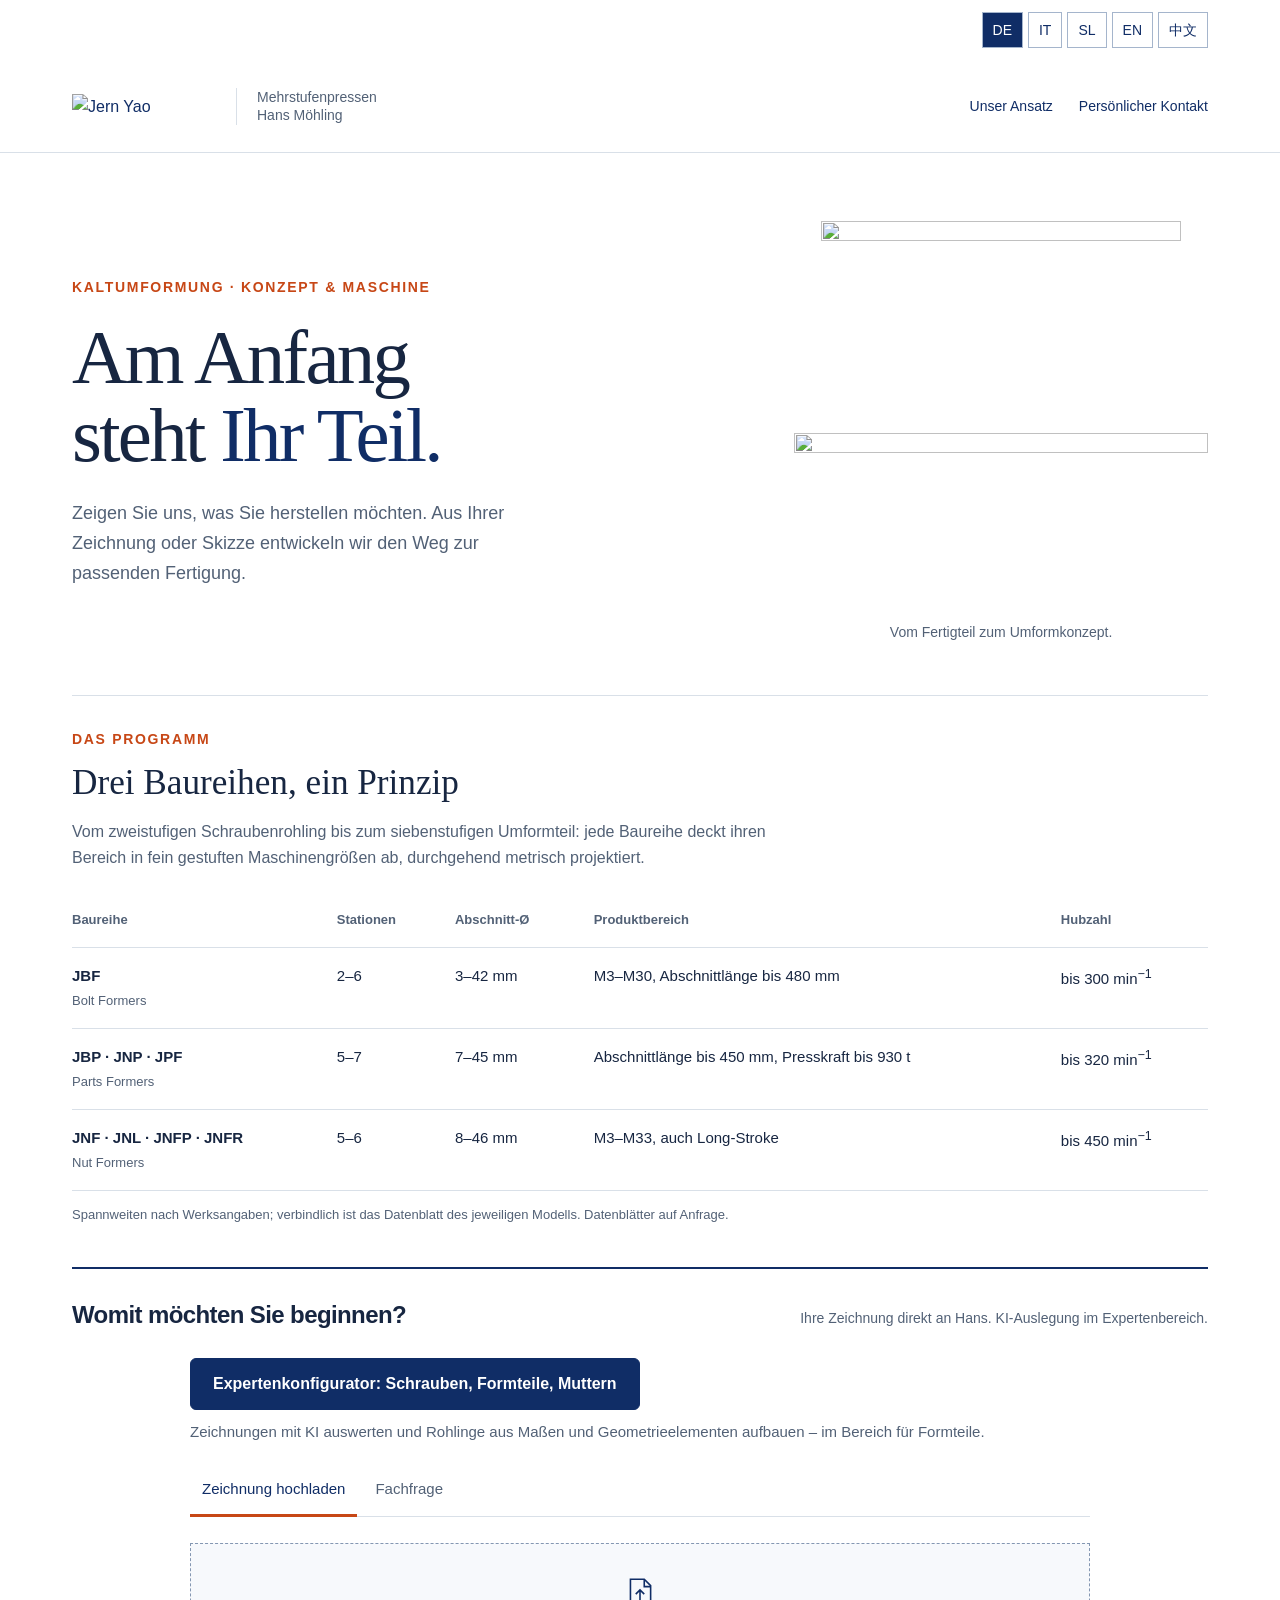
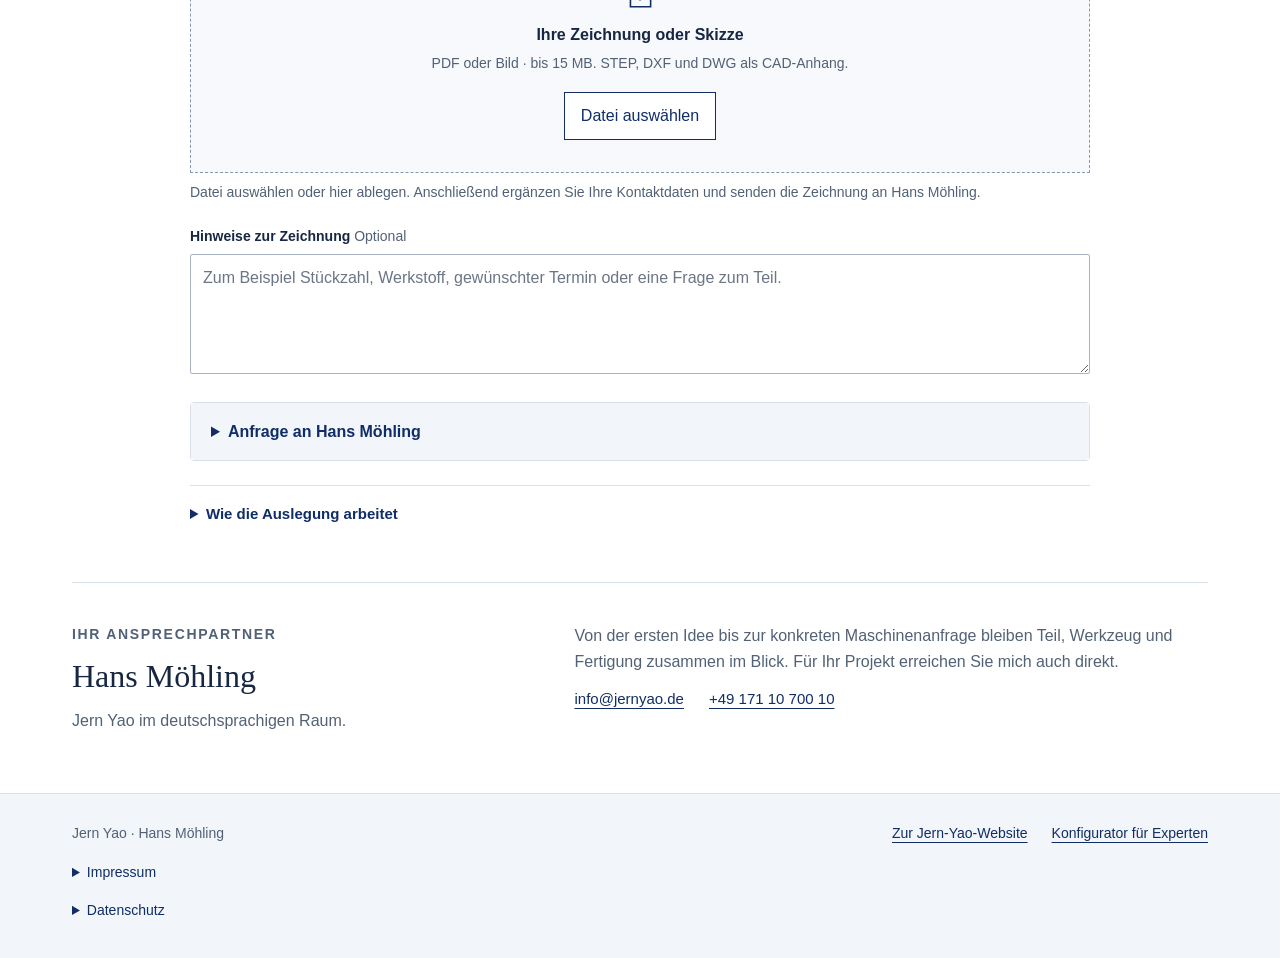
==== commit 2575ae0e: "Sync rivet selection, smaller Torx sizes and non-clickable drawing" ====
--- a/docs/auslegung/index.html
+++ b/docs/auslegung/index.html
@@ -11,7 +11,7 @@
 <link rel="icon" href="https://jernyao.de/assets/logo.png">
 <style>
 :root{--navy:#102d66;--ink:#172641;--muted:#526176;--line:#d9e0e8;--paper:#fff;--pale:#f2f5f9;--orange:#c74716;--error:#9f2727;--success:#256145;color-scheme:light;font-family:Inter,Arial,sans-serif;font-size:16px}
-*{box-sizing:border-box}html{scroll-behavior:smooth;scroll-padding-top:30px}body{margin:0;background:var(--paper);color:var(--ink);line-height:1.6}button,input,textarea{font:inherit}button,a,input,textarea{touch-action:manipulation}button{cursor:pointer}a{color:var(--navy);text-underline-offset:4px}a:hover{text-decoration-thickness:2px}button:focus-visible,a:focus-visible,input:focus-visible,textarea:focus-visible,summary:focus-visible{outline:3px solid #de7c35;outline-offset:4px}[hidden]{display:none!important}.wrap{max-width:1200px;padding-inline:32px;margin-inline:auto}.skip{position:absolute;left:20px;top:-80px;padding:10px;background:#fff;z-index:10}.skip:focus{top:10px}header{border-bottom:1px solid var(--line)}.mast{display:flex;justify-content:space-between;align-items:center;gap:24px;min-height:92px}.brand{display:flex;align-items:center;gap:20px;text-decoration:none}.brand img{width:144px;height:auto;max-height:40px;object-fit:contain}.brand span{border-left:1px solid var(--line);padding-left:20px;font-size:.875rem;line-height:1.35;color:var(--muted)}nav{display:flex;gap:26px;align-items:center}nav a{font-size:.875rem;text-decoration:none}.hero{display:grid;grid-template-columns:1.6fr 1fr;gap:60px;padding-block:68px 52px;align-items:center}.eyebrow{font-size:.875rem;letter-spacing:.12em;text-transform:uppercase;color:var(--orange);font-weight:600;margin:0 0 20px}h1,h2,h3,p{margin-top:0}h1{font-family:'EB Garamond',Georgia,serif;font-size:clamp(3.1rem,6vw,5rem);line-height:1.02;font-weight:500;letter-spacing:-.035em;margin-bottom:24px;max-width:10ch}h1 em{font-style:normal;color:var(--navy)}.intro{font-size:1.125rem;line-height:1.65;max-width:48ch;margin-bottom:0;color:var(--muted)}.hero-aside{padding-top:30px}.technical-art{display:block;width:100%;max-width:350px;margin:0 auto 18px}.art-caption{font-size:.875rem;color:var(--muted);text-align:center;margin:0}.entry{border-top:2px solid var(--navy);scroll-margin-top:24px}.entry-top{display:flex;align-items:baseline;gap:24px;justify-content:space-between;padding:27px 0 23px}.entry-top h2{font-size:1.5rem;font-weight:600;letter-spacing:-.025em;margin:0}.entry-top p{font-size:.875rem;color:var(--muted);margin:0}.workspace{display:grid;grid-template-columns:minmax(0,1.65fr) minmax(250px,1fr);gap:44px;padding-bottom:64px}.tabs{display:flex;gap:6px;border-bottom:1px solid var(--line);margin-bottom:26px}.tab{border:0;border-bottom:3px solid transparent;padding:13px 12px;background:none;color:var(--muted);font-size:.9375rem;font-weight:500;margin-bottom:-1px}.tab[aria-selected=true]{color:var(--navy);border-bottom-color:var(--orange)}.tab:hover{color:var(--navy);background:var(--pale)}.drop{display:flex;flex-direction:column;align-items:center;text-align:center;border:1px dashed #8497b2;background:#f7f9fc;padding:32px 20px;position:relative;transition:border-color .15s,background .15s}.drop.dragover{border:2px solid var(--navy);background:#eaf0fa}.drop svg{width:34px;height:34px;color:var(--navy);margin-bottom:12px}.drop strong{font-weight:600}.drop p{font-size:.875rem;color:var(--muted);margin:4px 0 18px}.file-picker{display:block;max-width:100%;font-size:.875rem;color:var(--muted)}.file-picker::file-selector-button{border:1px solid var(--navy);background:#fff;padding:9px 13px;color:var(--navy);font:inherit;font-weight:600;cursor:pointer;margin-right:12px}.file-summary{display:flex;gap:12px;align-items:center;padding:14px 0;border-bottom:1px solid var(--line);margin-bottom:20px;font-size:.875rem}.file-summary span{flex:1;overflow-wrap:anywhere}.text-button{background:none;border:0;text-decoration:underline;color:var(--navy);padding:5px 0;font-size:.875rem}.field{display:flex;flex-direction:column;gap:6px;margin-bottom:20px}.field label{font-size:.875rem;font-weight:600}.optional{font-weight:400;color:var(--muted)}input,textarea{width:100%;background:#fff;border:1px solid #a7b3c3;border-radius:2px;color:var(--ink);padding:11px 12px;line-height:1.5;font-size:1rem}textarea{resize:vertical;min-height:112px}input::placeholder,textarea::placeholder{color:#6b7586}.helper{font-size:.875rem;color:var(--muted);margin:8px 0 22px}.contact-fields{display:grid;grid-template-columns:1fr 1fr;gap:0 18px}.contact-fields .wide{grid-column:1/-1}.contact-title{font-size:1.125rem;font-weight:600;margin:29px 0 18px}.consent{display:flex;align-items:flex-start;gap:10px;font-size:.875rem;color:var(--muted);margin-bottom:24px}.consent input{width:18px;height:18px;flex-shrink:0;margin-top:4px;accent-color:var(--navy)}.primary{border:1px solid var(--navy);background:var(--navy);color:#fff;padding:13px 24px;font-weight:600;border-radius:2px;min-height:50px}.primary:hover{background:#1b407f}.primary:disabled{opacity:.55;cursor:default}.secondary{border:1px solid var(--line);background:#fff;color:var(--navy);padding:10px 16px;min-height:44px;border-radius:2px}.actions{display:flex;align-items:center;gap:14px;flex-wrap:wrap}.small{font-size:.875rem;color:var(--muted)}.availability{border-left:3px solid var(--orange);padding:12px 16px;background:var(--pale);font-size:.875rem;margin-bottom:24px}.availability strong{display:block;color:var(--ink);margin-bottom:3px}.availability p{margin:0}.form-message{margin:16px 0 0;font-size:.9375rem;white-space:pre-wrap;overflow-wrap:anywhere}.form-message.error{color:var(--error)}.form-message.success{color:var(--success)}.approach{background:#e9eff8;color:#000;padding:32px 30px;align-self:start;margin-top:0}.approach .eyebrow{color:#30343b;font-size:.8125rem}.approach h2{color:#30343b;font-family:'EB Garamond',Georgia,serif;font-size:2rem;font-weight:500;line-height:1.15;margin-bottom:20px}.approach p{color:#000;line-height:1.7}.approach dl{margin:26px 0 0}.approach dl>div{border-top:1px solid var(--line);padding:17px 0}.approach dt{font-weight:600;margin-bottom:3px}.approach dd{margin:0;color:#000;font-size:.9375rem}.approach-note{font-size:.875rem;border-top:1px solid var(--line);padding-top:20px;margin:0}.chat-intro{margin:0 0 18px;color:var(--muted)}.examples{display:flex;flex-direction:column;align-items:flex-start;gap:8px;margin:0 0 24px}.example{border:1px solid var(--line);padding:9px 12px;color:var(--navy);background:#fff;font-size:.875rem;text-align:left;border-radius:2px}.example:hover{background:var(--pale)}.messages{display:flex;flex-direction:column;gap:18px;margin-bottom:24px;max-height:640px;overflow:auto;scrollbar-gutter:stable}.message{background:var(--pale);padding:18px 20px;max-width:100%;overflow-wrap:anywhere}.message.user{background:#e9eff8;margin-left:30px}.speaker{font-size:.8125rem;letter-spacing:.06em;text-transform:uppercase;font-weight:600;color:var(--navy);margin-bottom:9px}.message-text,.answer-text{white-space:pre-wrap}.message-text p{margin-bottom:0}.response{border-top:1px solid var(--line);padding:28px 0 0;margin-top:28px;overflow-wrap:anywhere}.response h2{font-size:1.4rem;margin-bottom:8px}.response h3,.message h3{font-size:1rem;margin:24px 0 9px}.result-status{font-size:.875rem;color:var(--muted);margin:0 0 18px}.request-id{font-variant-numeric:tabular-nums}.response ul,.message ul{padding-left:21px}.response li,.message li{margin-bottom:7px}.source-list{font-size:.875rem;color:var(--muted)}.proposal-grid{margin:16px 0}.proposal-grid div{padding:9px 0;border-bottom:1px solid var(--line)}.proposal-grid dt{font-size:.875rem;font-weight:600}.proposal-grid dd{margin:3px 0 0}.stage-list{list-style:none;padding:0!important}.stage-list li{border-left:2px solid var(--orange);padding:8px 0 8px 14px;margin:9px 0}.notification{font-size:.875rem;color:var(--muted);margin-top:20px}.personal{border-top:1px solid var(--line);padding:40px 0 48px;display:grid;grid-template-columns:1fr 1.4fr;gap:50px}.personal h2{font-family:'EB Garamond',Georgia,serif;font-size:2rem;font-weight:500;line-height:1.2;margin-bottom:12px}.personal p{color:var(--muted);margin-bottom:12px}.contact-link{display:inline-block;margin-right:25px;margin-bottom:8px;font-size:.9375rem}footer{background:var(--pale);border-top:1px solid var(--line);padding:28px 0 36px;font-size:.875rem;color:var(--muted)}.footer-row{display:flex;gap:24px;flex-wrap:wrap;align-items:baseline;justify-content:space-between}.footer-links{display:flex;gap:24px}footer details{margin-top:16px;max-width:80ch}footer summary{cursor:pointer;color:var(--navy)}footer details p{margin:12px 0 0}noscript p{padding:20px;background:var(--pale)}
+*{box-sizing:border-box}html{scroll-behavior:smooth;scroll-padding-top:30px}body{margin:0;background:var(--paper);color:var(--ink);line-height:1.6}button,input,textarea{font:inherit}button,a,input,textarea{touch-action:manipulation}button{cursor:pointer}a{color:var(--navy);text-underline-offset:4px}a:hover{text-decoration-thickness:2px}button:focus-visible,a:focus-visible,input:focus-visible,textarea:focus-visible,summary:focus-visible{outline:3px solid #de7c35;outline-offset:4px}[hidden]{display:none!important}.wrap{max-width:1200px;padding-inline:32px;margin-inline:auto}.skip{position:absolute;left:20px;top:-80px;padding:10px;background:#fff;z-index:10}.skip:focus{top:10px}header{border-bottom:1px solid var(--line)}.mast{display:flex;justify-content:space-between;align-items:center;gap:24px;min-height:92px}.brand{display:flex;align-items:center;gap:20px;text-decoration:none}.brand img{width:144px;height:auto;max-height:40px;object-fit:contain}.brand span{border-left:1px solid var(--line);padding-left:20px;font-size:.875rem;line-height:1.35;color:var(--muted)}nav{display:flex;gap:26px;align-items:center}nav a{font-size:.875rem;text-decoration:none}.hero{display:grid;grid-template-columns:1.6fr 1fr;gap:60px;padding-block:68px 52px;align-items:center}.eyebrow{font-size:.875rem;letter-spacing:.12em;text-transform:uppercase;color:var(--orange);font-weight:600;margin:0 0 20px}h1,h2,h3,p{margin-top:0}h1{font-family:'EB Garamond',Georgia,serif;font-size:clamp(3.1rem,6vw,5rem);line-height:1.02;font-weight:500;letter-spacing:-.035em;margin-bottom:24px;max-width:10ch}h1 em{font-style:normal;color:var(--navy)}.intro{font-size:1.125rem;line-height:1.65;max-width:48ch;margin-bottom:0;color:var(--muted)}.hero-aside{padding-top:0}.hero-finished{display:block;width:100%;max-width:360px;height:auto;margin:0 auto -28px}.hero-stages{display:block;width:100%;height:auto;margin:0 auto 14px}.art-caption{font-size:.875rem;color:var(--muted);text-align:center;margin:0}.entry{border-top:2px solid var(--navy);scroll-margin-top:24px}.entry-top{display:flex;align-items:baseline;gap:24px;justify-content:space-between;padding:27px 0 23px}.entry-top h2{font-size:1.5rem;font-weight:600;letter-spacing:-.025em;margin:0}.entry-top p{font-size:.875rem;color:var(--muted);margin:0}.workspace{display:grid;grid-template-columns:minmax(0,1.65fr) minmax(250px,1fr);gap:44px;padding-bottom:64px}.tabs{display:flex;gap:6px;border-bottom:1px solid var(--line);margin-bottom:26px}.tab{border:0;border-bottom:3px solid transparent;padding:13px 12px;background:none;color:var(--muted);font-size:.9375rem;font-weight:500;margin-bottom:-1px}.tab[aria-selected=true]{color:var(--navy);border-bottom-color:var(--orange)}.tab:hover{color:var(--navy);background:var(--pale)}.drop{display:flex;flex-direction:column;align-items:center;text-align:center;border:1px dashed #8497b2;background:#f7f9fc;padding:32px 20px;position:relative;transition:border-color .15s,background .15s}.drop.dragover{border:2px solid var(--navy);background:#eaf0fa}.drop svg{width:34px;height:34px;color:var(--navy);margin-bottom:12px}.drop strong{font-weight:600}.drop p{font-size:.875rem;color:var(--muted);margin:4px 0 18px}.file-picker{display:block;max-width:100%;font-size:.875rem;color:var(--muted)}.file-picker::file-selector-button{border:1px solid var(--navy);background:#fff;padding:9px 13px;color:var(--navy);font:inherit;font-weight:600;cursor:pointer;margin-right:12px}.file-summary{display:flex;gap:12px;align-items:center;padding:14px 0;border-bottom:1px solid var(--line);margin-bottom:20px;font-size:.875rem}.file-summary span{flex:1;overflow-wrap:anywhere}.text-button{background:none;border:0;text-decoration:underline;color:var(--navy);padding:5px 0;font-size:.875rem}.field{display:flex;flex-direction:column;gap:6px;margin-bottom:20px}.field label{font-size:.875rem;font-weight:600}.optional{font-weight:400;color:var(--muted)}input,textarea{width:100%;background:#fff;border:1px solid #a7b3c3;border-radius:2px;color:var(--ink);padding:11px 12px;line-height:1.5;font-size:1rem}textarea{resize:vertical;min-height:112px}input::placeholder,textarea::placeholder{color:#6b7586}.helper{font-size:.875rem;color:var(--muted);margin:8px 0 22px}.contact-fields{display:grid;grid-template-columns:1fr 1fr;gap:0 18px}.contact-fields .wide{grid-column:1/-1}.contact-title{font-size:1.125rem;font-weight:600;margin:29px 0 18px}.consent{display:flex;align-items:flex-start;gap:10px;font-size:.875rem;color:var(--muted);margin-bottom:24px}.consent input{width:18px;height:18px;flex-shrink:0;margin-top:4px;accent-color:var(--navy)}.primary{border:1px solid var(--navy);background:var(--navy);color:#fff;padding:13px 24px;font-weight:600;border-radius:2px;min-height:50px}.primary:hover{background:#1b407f}.primary:disabled{opacity:.55;cursor:default}.secondary{border:1px solid var(--line);background:#fff;color:var(--navy);padding:10px 16px;min-height:44px;border-radius:2px}.actions{display:flex;align-items:center;gap:14px;flex-wrap:wrap}.small{font-size:.875rem;color:var(--muted)}.availability{border-left:3px solid var(--orange);padding:12px 16px;background:var(--pale);font-size:.875rem;margin-bottom:24px}.availability strong{display:block;color:var(--ink);margin-bottom:3px}.availability p{margin:0}.form-message{margin:16px 0 0;font-size:.9375rem;white-space:pre-wrap;overflow-wrap:anywhere}.form-message.error{color:var(--error)}.form-message.success{color:var(--success)}.approach{background:#e9eff8;color:#000;padding:32px 30px;align-self:start;margin-top:0}.approach .eyebrow{color:#30343b;font-size:.8125rem}.approach h2{color:#30343b;font-family:'EB Garamond',Georgia,serif;font-size:2rem;font-weight:500;line-height:1.15;margin-bottom:20px}.approach p{color:#000;line-height:1.7}.approach dl{margin:26px 0 0}.approach dl>div{border-top:1px solid var(--line);padding:17px 0}.approach dt{font-weight:600;margin-bottom:3px}.approach dd{margin:0;color:#000;font-size:.9375rem}.approach-note{font-size:.875rem;border-top:1px solid var(--line);padding-top:20px;margin:0}.chat-intro{margin:0 0 18px;color:var(--muted)}.examples{display:flex;flex-direction:column;align-items:flex-start;gap:8px;margin:0 0 24px}.example{border:1px solid var(--line);padding:9px 12px;color:var(--navy);background:#fff;font-size:.875rem;text-align:left;border-radius:2px}.example:hover{background:var(--pale)}.messages{display:flex;flex-direction:column;gap:18px;margin-bottom:24px;max-height:640px;overflow:auto;scrollbar-gutter:stable}.message{background:var(--pale);padding:18px 20px;max-width:100%;overflow-wrap:anywhere}.message.user{background:#e9eff8;margin-left:30px}.speaker{font-size:.8125rem;letter-spacing:.06em;text-transform:uppercase;font-weight:600;color:var(--navy);margin-bottom:9px}.message-text,.answer-text{white-space:pre-wrap}.message-text p{margin-bottom:0}.response{border-top:1px solid var(--line);padding:28px 0 0;margin-top:28px;overflow-wrap:anywhere}.response h2{font-size:1.4rem;margin-bottom:8px}.response h3,.message h3{font-size:1rem;margin:24px 0 9px}.result-status{font-size:.875rem;color:var(--muted);margin:0 0 18px}.request-id{font-variant-numeric:tabular-nums}.response ul,.message ul{padding-left:21px}.response li,.message li{margin-bottom:7px}.source-list{font-size:.875rem;color:var(--muted)}.proposal-grid{margin:16px 0}.proposal-grid div{padding:9px 0;border-bottom:1px solid var(--line)}.proposal-grid dt{font-size:.875rem;font-weight:600}.proposal-grid dd{margin:3px 0 0}.stage-list{list-style:none;padding:0!important}.stage-list li{border-left:2px solid var(--orange);padding:8px 0 8px 14px;margin:9px 0}.notification{font-size:.875rem;color:var(--muted);margin-top:20px}.personal{border-top:1px solid var(--line);padding:40px 0 48px;display:grid;grid-template-columns:1fr 1.4fr;gap:50px}.personal h2{font-family:'EB Garamond',Georgia,serif;font-size:2rem;font-weight:500;line-height:1.2;margin-bottom:12px}.personal p{color:var(--muted);margin-bottom:12px}.contact-link{display:inline-block;margin-right:25px;margin-bottom:8px;font-size:.9375rem}footer{background:var(--pale);border-top:1px solid var(--line);padding:28px 0 36px;font-size:.875rem;color:var(--muted)}.footer-row{display:flex;gap:24px;flex-wrap:wrap;align-items:baseline;justify-content:space-between}.footer-links{display:flex;gap:24px}footer details{margin-top:16px;max-width:80ch}footer summary{cursor:pointer;color:var(--navy)}footer details p{margin:12px 0 0}noscript p{padding:20px;background:var(--pale)}
 @media(max-width:900px){.hero{gap:25px;padding-top:48px;grid-template-columns:1.5fr 1fr}.workspace{gap:28px;grid-template-columns:minmax(0,1.5fr) minmax(230px,1fr)}.approach{padding:26px 24px}.tab{padding-inline:9px}.brand span{display:none}}
 @media(max-width:720px){.wrap{padding-inline:22px}.mast{min-height:78px;gap:12px}.brand img{width:124px}nav{gap:16px}nav a{font-size:.8125rem}nav a:first-child{display:none}.hero{grid-template-columns:1fr;padding:40px 0 34px;gap:26px}h1{max-width:13ch;font-size:3.5rem;margin-bottom:20px}.hero-aside{display:none}.intro{font-size:1rem}.eyebrow{margin-bottom:17px}.entry-top{display:block;padding-block:23px 12px}.entry-top h2{font-size:1.35rem;margin-bottom:6px}.workspace{grid-template-columns:1fr;padding-bottom:40px;gap:32px}.tabs{gap:0}.tab{font-size:.875rem;padding:12px 9px;flex:1;line-height:1.4}.contact-fields{gap:0 14px}.approach{margin:0}.approach dl{display:block}.approach h2{max-width:20ch}.personal{grid-template-columns:1fr;gap:13px;padding-block:32px}.footer-row{display:block}.footer-links{margin-top:12px;flex-wrap:wrap;gap:14px}.drop{padding:27px 14px}.primary{width:100%}.actions{align-items:stretch}.message.user{margin-left:16px}}
 @media(prefers-reduced-motion:reduce){html{scroll-behavior:auto}*{transition:none!important}}
@@ -67,7 +67,7 @@
 <main class="wrap">
 <section class="hero" aria-labelledby="hero-title">
 <div><p class="eyebrow">Kaltumformung · Konzept & Maschine</p><h1 id="hero-title">Am Anfang steht <em>Ihr Teil.</em></h1><p class="intro">Zeigen Sie uns, was Sie herstellen möchten. Aus Ihrer Zeichnung oder Skizze entwickeln wir den Weg zur passenden Fertigung.</p></div>
-<div class="hero-aside" aria-hidden="true"><svg class="technical-art" viewBox="0 0 360 240" fill="none" xmlns="http://www.w3.org/2000/svg"><defs><pattern id="hatch" width="7" height="7" patternUnits="userSpaceOnUse" patternTransform="rotate(45)"><path d="M0 0V7" stroke="#d6dfeb" stroke-width="2"/></pattern></defs><path d="M25 124H335" stroke="#9badc7" stroke-dasharray="9 5 2 5"/><path d="M80 50H147V90H288V158H147V198H80Z" fill="url(#hatch)" stroke="#102d66" stroke-width="2.5"/><path d="M80 108H248V140H80" fill="white" stroke="#102d66" stroke-width="2"/><path d="M147 50V198M288 81V169M80 39V29M288 39V29M80 34H288M69 50H48M69 198H48M55 50V198" stroke="#9badc7"/><path d="M76 38L84 30M284 38L292 30M51 54L59 46M51 202L59 194" stroke="#102d66"/><path d="M237 108L248 119V129L237 140" stroke="#c74716" stroke-width="2"/><circle cx="248" cy="124" r="31" stroke="#c74716" stroke-dasharray="3 5"/><path d="M271 147L313 189H336" stroke="#c74716"/><text x="158" y="25" fill="#526176" font-family="Arial,sans-serif" font-size="12">FERTIGTEIL</text><text x="227" y="214" fill="#526176" font-family="Arial,sans-serif" font-size="12">Der Ausgangspunkt.</text></svg><p class="art-caption">Vom Fertigteil zum Umformkonzept.</p></div>
+<div class="hero-aside" aria-hidden="true"><img class="hero-finished" src="/assets/konfigurator/endteil_chrom.png" alt="" width="1800" height="1200" decoding="async"><img class="hero-stages" src="/assets/konfigurator/Stadie.jpg" alt="" width="1600" height="671" decoding="async"><p class="art-caption">Vom Fertigteil zum Umformkonzept.</p></div>
 </section>
 <section id="programm" aria-labelledby="programm-title">
     <div class="eyebrow">Das Programm</div>
@@ -139,7 +139,7 @@
 <script id="praxis" type="application/json">{"quote":0.35,"quoteMin":0.25,"quoteMax":0.47,"nutzung":0.6,"modelle":{"JNP-10B5S":80,"JBF-7B4S":120,"JBF-10B3S":90,"JNFP-10B5S":100,"JBF-7B2S":100,"JBF-10B4S":80,"JBF-13B3SXL":80,"JNP-13B6S":60,"JBF-7B3S":105,"JNP-10B6S":85,"JBP-30B6S":40,"JBF-17B3S":80,"JBF-13B4S":60,"JBF-19B5SXL":50,"JBF-13B3SL":72,"JBF-13B3S":75,"JBF-19B4SL":45,"JBF-17B4S":70,"JBF-17B4SXL":40},"groessen":{"JNP-10":[1.5,4.9,7.7],"JBF-7":[0.3,1.1,3.3],"JBF-10":[0.8,3.7,13.6],"JNFP-10":[0.2,2.6,3.6],"JBF-24":[51.6,60.0,94.4],"JBF-13":[3.9,10.6,44.3],"JNP-13":[6.2,6.5,10.1],"JBP-30":[56.3,120.5,307.8],"JBF-17":[6.0,45.4,199.1],"JBF-19":[11.4,48.1,90.8],"JBP-10":[4.4,4.6,6.7],"JBP-7":[2.3,4.1,4.9]}}</script>
 <script>(function(root,factory){const api=factory();if(typeof module==='object'&&module.exports)module.exports=api;if(root)root.JYI18N=api;})(typeof window==='object'?window:typeof globalThis==='object'?globalThis:this,function(){
 'use strict';
-const catalog={"normalisierend warmgewalzt":["laminato normalizzante a caldo","normalizacijsko vroče valjano","normalizing hot-rolled","正火热轧态"],"Belegter Fließkurvenansatz {curve}; Ausgangszustand: {feature}; Quellenbereich φ = {minimum} bis {maximum}. Temperatur und Dehnrate gelten wie im Kurvenprofil dokumentiert.":["Modello di scorrimento documentato {curve}; stato iniziale: {feature}; campo della fonte φ = {minimum}–{maximum}. Temperatura e velocità di deformazione sono quelle documentate nel profilo della curva.","Dokumentiran model tečenja {curve}; začetno stanje: {feature}; območje vira φ = {minimum}–{maximum}. Temperatura in hitrost deformacije veljata, kot sta dokumentirani v profilu krivulje.","Documented flow model {curve}; starting condition: {feature}; source range φ = {minimum}–{maximum}. Temperature and strain rate apply as documented in the curve profile.","有据流动模型 {curve}；初始状态：{feature}；来源范围 φ = {minimum}–{maximum}。温度和应变率以曲线资料记录的条件为准。"],"Versuchsdehnrate gemäß Kurvenprofil: {rate} s⁻¹.":["Velocità di deformazione della prova secondo il profilo della curva: {rate} s⁻¹.","Hitrost deformacije pri preizkusu po profilu krivulje: {rate} s⁻¹.","Test strain rate according to the curve profile: {rate} s⁻¹.","曲线资料记录的试验应变率：{rate} s⁻¹。"],"Prozessvorschlag: normalisierend warmgewalztes Ausgangsmaterial einsetzen. Dieser Ausgangszustand ist eine ausdrückliche Rechenannahme und noch keine bestätigte Lieferangabe.":["Proposta di processo: utilizzare materiale iniziale laminato normalizzante a caldo. Questo stato iniziale è un'ipotesi di calcolo esplicita e non è ancora un dato di fornitura confermato.","Predlog postopka: uporabiti normalizacijsko vroče valjan vhodni material. To začetno stanje je izrecna računska predpostavka in še ni potrjen dobavni podatek.","Process proposal: use normalizing hot-rolled starting material. This starting condition is an explicit calculation assumption and is not yet a confirmed delivery specification.","工艺建议：采用正火热轧态原材料。此初始状态是明确的计算假设，尚不是已确认的交货信息。"],"Liegt das Ausgangsmaterial normalisierend warmgewalzt vor? Bei Inline-Vorzug ist der Zustand des Walzdrahts vor dem Ziehen maßgeblich.":["Il materiale iniziale è laminato normalizzante a caldo? Con trafilatura in linea, conta lo stato della vergella prima della trafilatura.","Ali je vhodni material normalizacijsko vroče valjan? Pri predvleku v liniji je odločilno stanje valjane žice pred vlečenjem.","Is the starting material normalizing hot-rolled? With inline drawing, the wire rod condition before drawing is the relevant state.","原材料是否为正火热轧态？采用在线拉拔时，应以拉拔前盘条的状态为准。"],"gezogen":["trafilato","vlečeno","drawn","拉拔态"],"gezogen (Literaturzustand)":["trafilato (stato della fonte)","vlečeno (stanje iz literature)","drawn (literature condition)","拉拔态（文献状态）"],"Belegte Fließkurve des gewählten Lieferzustands: Tabelleninterpolation, Hollomon k_f = C · φⁿ oder Swift k_f = C · (ε₀ + φ)ⁿ innerhalb des Quellenbereichs; mittlere Fließspannung durch Integration; keine Extrapolation":["Curva di scorrimento documentata per lo stato di fornitura scelto: interpolazione tabellare, Hollomon k_f = C · φⁿ o Swift k_f = C · (ε₀ + φ)ⁿ nel campo della fonte; tensione media calcolata per integrazione; nessuna estrapolazione","Dokumentirana krivulja tečenja za izbrano dobavno stanje: interpolacija tabele, Hollomon k_f = C · φⁿ ali Swift k_f = C · (ε₀ + φ)ⁿ v območju vira; povprečna napetost tečenja z integracijo; brez ekstrapolacije","Documented flow curve for the selected delivery condition: table interpolation, Hollomon k_f = C · φⁿ or Swift k_f = C · (ε₀ + φ)ⁿ within the source range; mean flow stress by integration; no extrapolation","所选交货状态的有据流动曲线：在来源范围内采用表格插值、Hollomon k_f = C · φⁿ 或 Swift k_f = C · (ε₀ + φ)ⁿ；通过积分计算平均流动应力；不外推"],"Fließkurve: {curve}; gezogenes Stabmaterial, Raumtemperatur, mittlere Versuchsdehnrate {rate} s⁻¹. Ziehgrad und Wärmebehandlung sind nicht vollständig dokumentiert; dynamischer Einfluss bei Produktionsgeschwindigkeit nicht nachgewiesen.":["Curva di scorrimento: {curve}; barra trafilata, temperatura ambiente, velocità media di deformazione nella prova {rate} s⁻¹. Riduzione di trafilatura e trattamento termico non sono completamente documentati; effetto dinamico alla velocità di produzione non verificato.","Krivulja tečenja: {curve}; vlečena palica, sobna temperatura, povprečna hitrost deformacije pri preizkusu {rate} s⁻¹. Stopnja vlečenja in toplotna obdelava nista v celoti dokumentirani; dinamični vpliv pri proizvodni hitrosti ni preverjen.","Flow curve: {curve}; drawn bar, room temperature, mean test strain rate {rate} s⁻¹. Drawing reduction and heat-treatment history are not fully documented; dynamic effects at production speed are unverified.","流动曲线：{curve}；拉拔棒材，室温，试验平均应变率 {rate} s⁻¹。拉拔减面率与热处理历史未完整记录；尚未验证生产速度下的动态影响。"],"Belegter Fließkurvenansatz {curve} für gezogenes Stabmaterial bei Raumtemperatur; mittlere Versuchsdehnrate 0,0336 s⁻¹, φ bis 1,5. Ziehgrad und Wärmebehandlung sind nicht vollständig dokumentiert; Übertragbarkeit auf die Drahtcharge bleibt zu prüfen.":["Modello documentato {curve} per barra trafilata a temperatura ambiente; velocità media di deformazione nella prova 0,0336 s⁻¹, φ fino a 1,5. Riduzione di trafilatura e trattamento termico non sono completamente documentati; occorre verificare l'applicabilità al lotto di filo.","Dokumentiran model {curve} za vlečeno palico pri sobni temperaturi; povprečna hitrost deformacije pri preizkusu 0,0336 s⁻¹, φ do 1,5. Stopnja vlečenja in toplotna obdelava nista v celoti dokumentirani; uporabnost za serijo žice je treba preveriti.","Documented flow model {curve} for drawn bar at room temperature; mean test strain rate 0.0336 s⁻¹, φ up to 1.5. Drawing reduction and heat-treatment history are not fully documented; applicability to the wire batch remains to be checked.","有据流动模型 {curve} 适用于室温拉拔棒材；试验平均应变率为 0.0336 s⁻¹，φ 最大为 1.5。拉拔减面率与热处理历史未完整记录；仍需核对其对实际线材批次的适用性。"],"Prozessvorschlag: gezogenes Ausgangsmaterial einsetzen. Der Literaturzustand ist eine ausdrückliche Rechenannahme; Ziehgrad und tatsächliche Lieferdaten sind abzugleichen.":["Proposta di processo: utilizzare materiale iniziale trafilato. Lo stato della fonte è un'ipotesi di calcolo esplicita; occorre confrontare riduzione di trafilatura e dati effettivi di fornitura.","Predlog postopka: uporabiti vlečen vhodni material. Stanje iz literature je izrecna računska predpostavka; stopnjo vlečenja in dejanske dobavne podatke je treba primerjati.","Process proposal: use drawn starting material. The literature condition is an explicit calculation assumption; drawing reduction and actual delivery data must be compared.","工艺建议：采用拉拔态坯料。文献状态是明确的计算假设；需核对拉拔减面率及实际交货数据。"],"Liegt AISI 1010 als gezogenes Ausgangsmaterial vor? Für diese Kurve benötigen wir den Lieferzustand und den Abgleich der Ziehhistorie mit dem Literaturzustand.":["Il materiale iniziale AISI 1010 è trafilato? Per questa curva servono lo stato di fornitura e il confronto della storia di trafilatura con lo stato della fonte.","Ali je vhodni material AISI 1010 vlečen? Za to krivuljo potrebujemo dobavno stanje in primerjavo zgodovine vlečenja s stanjem iz literature.","Is the AISI 1010 starting material drawn? This curve requires the delivery condition and a comparison of the drawing history with the literature condition.","AISI 1010 坯料是否为拉拔态？使用此曲线需要确认交货状态，并将拉拔历史与文献状态进行核对。"],"Maschinenwahl und Richtpreis · Jern Yao":["Scelta macchina e prezzo indicativo · Jern Yao","Izbira stroja in okvirna cena · Jern Yao","Machine selection and guide price · Jern Yao","设备选型与参考价格 · Jern Yao"],"Teil":["Pezzo","Izdelek","Part","零件"],"Maschinen":["Macchine","Stroji","Machines","设备"],"Vom Teil zur Maschine":["Dal pezzo alla macchina","Od izdelka do stroja","From part to machine","从零件到设备"],"Stadienfolge, Presskraft, Werkzeuggröße und Auswerferwege grob ausgelegt, dazu die passenden Jern-Yao-Modelle mit Richtpreis 2026.":["Predimensionamento di sequenza, forza, utensili e corse di espulsione, con modelli Jern Yao adatti e prezzi indicativi 2026.","Okvirna zasnova faz, sile, velikosti orodij in izmetalnih hodov ter ustrezni modeli Jern Yao z okvirno ceno 2026.","Preliminary forming sequence, force, tool size and kick-out strokes, with suitable Jern Yao models and 2026 guide prices.","初步计算工步、成形力、模具尺寸和顶出行程，并列出适用的 Jern Yao 机型及 2026 年参考价格。"],"Testfeld. Grobe Vorauslegung aus Katalogdaten und Erfahrungsregeln, unverbindlich. Verbindlich sind das Datenblatt des Modells und die Prüfung durch Hans Möhling.":["Area di prova. Predimensionamento non vincolante basato su cataloghi e regole empiriche. Fanno fede la scheda del modello e la verifica di Hans Moehling.","Preizkusno okolje. Nezavezujoča okvirna zasnova iz kataloških podatkov in izkustvenih pravil. Merodajna sta podatkovni list modela in preverjanje Hansa Moehlinga.","Test area. Non-binding preliminary design based on catalogue data and practical rules. The model datasheet and Hans Moehling's review are authoritative.","试算页面。根据样本数据和经验规则进行非约束性的初步设计。最终以具体机型技术资料和 Hans Moehling 的审核为准。"],"Hüllmaße des Teils eintragen, gerechnet wird sofort im Browser. Gespeichert wird nichts. Wer seine Werkzeuge schon kennt, gibt Matrize, Stempel und Auswerferwege vor; sonst schätzt die Rechnung sie aus dem Teil.":["Inserite le dimensioni d'ingombro: il calcolo avviene subito nel browser. I dati immessi non vengono salvati. Se conoscete già gli utensili, specificate matrice, punzone e corse degli espulsori; altrimenti vengono stimati dal pezzo.","Vnesite zunanje mere izdelka; izračun se takoj izvede v brskalniku. Vnosi se ne shranjujejo. Če orodja že poznate, določite matrico, pestič in izmetalne hode, sicer jih izračun oceni iz izdelka.","Enter the part envelope dimensions for an immediate browser calculation. Inputs are not stored. If you know your tools, specify the die, punch and kick-out strokes; otherwise the calculation estimates them from the part.","输入零件外形尺寸后，浏览器立即计算，不保存输入数据。已知模具时，可指定凹模、冲头及顶出行程；否则根据零件进行估算。"],"Beispiele:":["Esempi:","Primeri:","Examples:","示例："],"M8-Flanschschraube 8.8":["Vite flangiata M8 8.8","Prirobnični vijak M8 8.8","M8 flange bolt 8.8","M8 法兰螺栓 8.8 级"],"M6-Zylinderschraube mit Innensechskant":["Vite M6 a testa cilindrica con esagono incassato","Vijak M6 z valjasto glavo in notranjim šestkotnikom","M6 socket head cap screw","M6 内六角圆柱头螺钉"],"M10-Mutter":["Dado M10","Matica M10","M10 nut","M10 螺母"],"Bundhülse, gelocht":["Boccola flangiata forata","Preluknjana puša s prirobnico","Pierced flanged sleeve","通孔法兰套筒"],"1 · Teil":["1 · Pezzo","1 · Izdelek","1 · Part","1 · 零件"],"Schraube, Bolzen":["Vite, perno","Vijak, sornik","Screw, bolt","螺钉、螺栓"],"Formteil, Hülse":["Particolare sagomato, boccola","Oblikovanec, puša","Formed part, sleeve","异形件、套筒"],"Mutter":["Dado","Matica","Nut","螺母"],"Teileart":["Tipo di pezzo","Vrsta izdelka","Part type","零件类型"],"Draht geglüht, R":["Filo ricotto, R","Žarjena žica, R","Annealed wire, R","退火线材，R"],"in N/mm²":["in N/mm²","v N/mm²","in N/mm²","单位 N/mm²"],"in mm":["in mm","v mm","in mm","单位 mm"],"Kopf oder Bund":["Testa o flangia","Glava ali prirobnica","Head or flange","头部或法兰"],"Form":["Forma","Oblika","Shape","形状"],"rund, Zylinder- oder Flanschkopf":["rotonda, testa cilindrica o flangiata","okrogla, valjasta ali prirobnična glava","round, cylindrical or flange head","圆形、圆柱头或法兰头"],"Sechskant, gestaucht":["esagono ricalcato","nakrčen šestkotnik","upset hexagon","镦制六角头"],"Sechskant, rund gestaucht und abgegratet":["esagono da ricalcatura tonda e tranciatura","šestkotnik, okroglo nakrčen in obrezan","hexagon, round upset and trimmed","圆形镦粗后切边成六角"],"Größter Ø in mm":["Ø massimo in mm","Največji Ø v mm","Largest Ø in mm","最大直径，mm"],"Schlüsselweite in mm":["Larghezza chiave in mm","Zev ključa v mm","Width across flats in mm","对边尺寸，mm"],"Höhe in mm":["Altezza in mm","Višina v mm","Height in mm","高度，mm"],"Schaft":["Gambo","Steblo","Shank","杆部"],"Ø in mm (leer: wie Draht)":["Ø in mm (vuoto: come il filo)","Ø v mm (prazno: kot žica)","Ø in mm (blank: same as wire)","直径，mm（留空时与线材相同）"],"Länge unter Kopf in mm":["Lunghezza sotto testa in mm","Dolžina pod glavo v mm","Length under head in mm","头下长度，mm"],"Innenantrieb im Kopf":["Impronta nella testa","Notranji pogon v glavi","Internal drive in the head","头部内驱动孔"],"Tiefe in mm":["Profondità in mm","Globina v mm","Depth in mm","深度，mm"],"Napf oder Bohrung":["Cavità o foro","Votlina ali izvrtina","Cup or bore","杯形腔或孔"],"Ø in mm":["Ø in mm","Ø v mm","Ø in mm","直径，mm"],"durchgehend, gelocht":["passante, forato","skozi, preluknjano","through, pierced","贯通、冲孔"],"Gewinde M (Nenn-Ø) in mm":["Filettatura M (Ø nominale) in mm","Navoj M (nazivni Ø) v mm","Thread M (nominal Ø) in mm","螺纹 M（公称直径），mm"],"Loch-Ø in mm (leer: 0,84 × M)":["Ø foro in mm (vuoto: 0,84 × M)","Ø luknje v mm (prazno: 0,84 × M)","Hole Ø in mm (blank: 0.84 × M)","孔径，mm（留空时为 0.84 × M）"],"Flansch-Ø in mm":["Ø flangia in mm","Ø prirobnice v mm","Flange Ø in mm","法兰直径，mm"],"Flanschhöhe in mm":["Altezza flangia in mm","Višina prirobnice v mm","Flange height in mm","法兰高度，mm"],"Masse in g (optional, ersetzt das Volumen aus den Maßen)":["Massa in g (facoltativa, sostituisce il volume ricavato dalle quote)","Masa v g (neobvezno, nadomesti prostornino iz mer)","Mass in g (optional, replaces the volume calculated from dimensions)","质量，g（选填，替代按尺寸计算的体积）"],"2 · Werkzeug und Auswerfer":["2 · Utensili ed espulsori","2 · Orodje in izmetalniki","2 · Tools and kick-outs","2 · 模具与顶出"],"Werkzeugtrennkante":["Piano di divisione degli utensili","Delilna ravnina orodja","Tool parting line","模具分型位置"],": Teillänge im Stempel in mm":[": lunghezza del pezzo nel punzone in mm",": dolžina izdelka v pestiču v mm",": part length in punch, mm","：冲头内零件长度，mm"],"Auswerferweg Matrize":["Corsa espulsore matrice","Hod izmetalnika matrice","Die kick-out stroke","凹模顶出行程"],"Auswerferweg Stempel":["Corsa espulsore punzone","Hod izmetalnika pestiča","Punch kick-out stroke","冲头顶出行程"],"Teil wird im Transfer um 180° gewendet":["Il pezzo viene ruotato di 180° durante il trasferimento","Izdelek se med prenosom obrne za 180°","Part is turned through 180° during transfer","零件在移送中翻转 180°"],"Vorhandene Werkzeuge (optional)":["Utensili esistenti (facoltativo)","Obstoječa orodja (neobvezno)","Existing tools (optional)","已有模具（选填）"],"Matrize Ø × Länge in mm":["Matrice Ø × lunghezza in mm","Matrica Ø × dolžina v mm","Die Ø × length in mm","凹模直径 × 长度，mm"],"Stempel Ø × Länge in mm":["Punzone Ø × lunghezza in mm","Pestič Ø × dolžina v mm","Punch Ø × length in mm","冲头直径 × 长度，mm"],"Matrize Ø":["Ø matrice","Ø matrice","Die Ø","凹模直径"],"Matrize Länge":["Lunghezza matrice","Dolžina matrice","Die length","凹模长度"],"Stempel Ø":["Ø punzone","Ø pestiča","Punch Ø","冲头直径"],"Stempel Länge":["Lunghezza punzone","Dolžina pestiča","Punch length","冲头长度"],"Zusatzstufen: Kalibrieren, Kerben, Prägen, Beschneiden, unrunder Kopf":["Fasi aggiuntive: calibratura, intagli, coniatura, tranciatura, testa non tonda","Dodatne faze: kalibriranje, zarezovanje, vtiskovanje, obrezovanje, neokrogla glava","Additional stages: sizing, notching, coining, trimming, non-round head","附加工步：校准、切槽、压印、切边、非圆形头部"],"Stationen (leer: aus der Stadienfolge)":["Stazioni (vuoto: dalla sequenza)","Postaje (prazno: iz zaporedja faz)","Stations (blank: from forming sequence)","工位数（留空时根据工步确定）"],"Ausbringung in Stück/min":["Produzione in pezzi/min","Produktivnost v kosih/min","Output in parts/min","产出速度，件/分钟"],"3 · Zeichnung (optional)":["3 · Disegno (facoltativo)","3 · Risba (neobvezno)","3 · Drawing (optional)","3 · 图纸（选填）"],"PDF, Bild, DXF oder STEP":["PDF, immagine, DXF o STEP","PDF, slika, DXF ali STEP","PDF, image, DXF or STEP","PDF、图片、DXF 或 STEP"],"Die Zeichnung bleibt auf Ihrem Rechner, bis Sie die Anfrage absenden. Sie geht dann als Anhang an Hans Möhling.":["Il disegno resta sul vostro computer. Per inviarlo a Hans Moehling, allegatelo manualmente all'e-mail.","Risba ostane na vašem računalniku. Za pošiljanje Hansu Moehlingu jo ročno priložite e-pošti.","The drawing stays on your computer. To send it to Hans Moehling, attach it manually to the email.","图纸保留在您的计算机上。发送给 Hans Moehling 时，请手动将其附加到邮件中。"],"Mit Draht-Ø und den Hüllmaßen des Teils erscheinen hier Stadienfolge, Werkzeuggröße und die passenden Modelle. Ein Beispiel oben zeigt den Ablauf.":["Inserendo Ø del filo e ingombri del pezzo, qui appariranno sequenza, utensili e modelli adatti. Un esempio sopra mostra il funzionamento.","Ko vnesete Ø žice in zunanje mere izdelka, se tukaj pokažejo faze, velikosti orodij in ustrezni modeli. Zgornji primer prikaže potek.","With wire Ø and part envelope dimensions, the forming sequence, tool size and suitable models appear here. An example above shows the process.","输入线材直径和零件外形尺寸后，此处将显示工步、模具尺寸和适用机型。可点击上方示例查看。"],"Grobauslegung":["Predimensionamento","Okvirna zasnova","Preliminary sizing","初步设计"],"Stadienfolge":["Sequenza di formatura","Zaporedje faz","Forming sequence","成形工步"],"Station":["Stazione","Postaja","Station","工位"],"Vorgang":["Operazione","Operacija","Operation","工序"],"Kraft":["Forza","Sila","Force","力"],"Druck N/mm²":["Pressione N/mm²","Tlak N/mm²","Pressure N/mm²","压力 N/mm²"],"Matrize Ø min":["Ø minimo matrice","Najmanjši Ø matrice","Minimum die Ø","凹模最小直径"],"Passende Maschinen":["Macchine adatte","Ustrezni stroji","Suitable machines","适用设备"],"Richtpreis 2026 in EUR, FOB Kaohsiung, Grundausstattung 2026, unverbindlich. Die Spanne zeigt die Unsicherheit der Ableitung. Die Planungsausbringung ist ein Erfahrungswert aus der Serienfertigung; der Katalog nennt die Höchstdrehzahl der Maschine.":["Prezzo indicativo 2026 in EUR, FOB Kaohsiung, dotazione base 2026, non vincolante. L'intervallo indica l'incertezza della stima. La produzione pianificata deriva dall'esperienza di serie; il catalogo indica la velocità massima della macchina.","Nezavezujoča okvirna cena 2026 v EUR, FOB Kaohsiung, osnovna oprema 2026. Razpon kaže negotovost ocene. Načrtovana produktivnost temelji na serijski praksi; katalog navaja največjo hitrost stroja.","Non-binding 2026 guide price in EUR, FOB Kaohsiung, 2026 standard equipment. The range reflects estimation uncertainty. Planned output is based on series-production experience; the catalogue gives maximum machine speed.","2026 年参考价格，以欧元计价，FOB 高雄，2026 年标准配置，不具约束力。价格区间反映估算的不确定性。计划产出基于批量生产经验，样本标注的是设备最高速度。"],"Rechenweg und Regeln":["Metodo di calcolo e regole","Izračun in pravila","Calculation and rules","计算方法与规则"],"Richtpreisangebot anfragen":["Richiedi un'offerta indicativa","Zahtevajte okvirno ponudbo","Request a guide-price quotation","索取参考报价"],"Die Anfrage geht mit allen Eingaben und dem Ergebnis an Hans Möhling. Die Antwort kommt persönlich, in der Regel am nächsten Werktag.":["La richiesta con i dati e il risultato è destinata a Hans Moehling. Riceverete una risposta personale, di norma il giorno lavorativo successivo.","Povpraševanje z vnosi in rezultatom je namenjeno Hansu Moehlingu. Odgovor prejmete osebno, praviloma naslednji delovni dan.","The enquiry with all inputs and the result is addressed to Hans Moehling. You will receive a personal reply, usually on the next working day.","包含全部输入和结果的询盘将发给 Hans Moehling。通常会在下一个工作日收到人工回复。"],"Name":["Nome","Ime","Name","姓名"],"E-Mail":["E-mail","E-pošta","Email","电子邮箱"],"Telefon":["Telefono","Telefon","Telephone","电话"],"Stückzahl im Jahr, Termin, Besonderheiten":["Quantità annua, scadenza, particolarità","Letna količina, rok, posebnosti","Annual quantity, deadline, special requirements","年需求量、交期、特殊要求"],"Meine Angaben dürfen zur Bearbeitung der Anfrage verwendet werden.":["Acconsento all'uso dei miei dati per elaborare la richiesta.","Moji podatki se lahko uporabijo za obdelavo povpraševanja.","My information may be used to process this enquiry.","我同意将我的信息用于处理此询盘。"],"Anforderungsblatt drucken":["Stampa la scheda requisiti","Natisni zahtevek","Print requirement sheet","打印技术要求表"],"Ohne Server öffnet sich Ihr E-Mail-Programm mit dem fertigen Text an info@jernyao.de. Eine gewählte Zeichnung hängen Sie dort bitte an.":["Senza server si apre il vostro programma di posta con il testo per info@jernyao.de. Allegate lì il disegno selezionato.","Brez strežnika se odpre vaš e-poštni program s pripravljenim besedilom za info@jernyao.de. Izbrano risbo tam priložite.","Without a server, your email program opens with the prepared text to info@jernyao.de. Please attach the selected drawing there.","未连接服务器时，将打开邮件程序并填好发给 info@jernyao.de 的正文。请在邮件中手动添加所选图纸。"],"Jern Yao Vertretung für den deutschen Sprachraum · Hans Möhling ·":["Rappresentanza Jern Yao per i paesi di lingua tedesca · Hans Moehling ·","Zastopstvo Jern Yao za nemško govoreče območje · Hans Moehling ·","Jern Yao representation for the German-speaking region · Hans Moehling ·","Jern Yao 德语地区代表 · Hans Moehling ·"],"Diese Seite setzt keine Cookies und speichert keine Eingaben. Die Rechnung läuft vollständig im Browser. Eine Anfrage öffnet Ihr E-Mail-Programm; die Angaben dienen allein ihrer Bearbeitung. Beim Abruf fallen beim Hostinganbieter technisch bedingte Zugriffsprotokolle an (IP-Adresse, Zeitpunkt, abgerufene Seite).":["Questa pagina non imposta cookie e non salva i dati immessi. Il calcolo avviene interamente nel browser. Una richiesta apre il vostro programma di posta; i dati servono soltanto alla sua elaborazione. Il fornitore di hosting registra accessi tecnici (indirizzo IP, orario, pagina richiesta).","Ta stran ne uporablja piškotkov in ne shranjuje vnosov. Izračun poteka v celoti v brskalniku. Povpraševanje odpre vaš e-poštni program; podatki služijo le njegovi obdelavi. Ponudnik gostovanja beleži tehnične dostope (naslov IP, čas, zahtevana stran).","This page sets no cookies and does not store your inputs. The calculation runs entirely in your browser. An enquiry opens your email program; the information is used only to process it. The hosting provider keeps technical access logs (IP address, time, requested page).","本页面不设置 Cookie，也不保存输入数据。计算完全在浏览器中进行。询盘会打开您的邮件程序，所提供信息仅用于处理询盘。托管服务商会记录技术访问日志（IP 地址、时间、访问页面）。"],"berechnet":["calcolato","izračunano","calculated","计算值"],"(Kalibrieren, Hohlteil)":["(calibratura, pezzo cavo)","(kalibriranje, votli del)","(sizing, hollow part)","（校形、空心件）"],"Abschnitt":["Spezzone","Odrezek","Blank","坯料"],"Masse Fertigteil":["Massa del pezzo finito","Masa končnega izdelka","Finished part mass","成品质量"],"Höchste Stationskraft":["Forza massima per stazione","Največja sila postaje","Highest station force","最大单工位力"],"Nennkraft nötig":["Forza nominale necessaria","Potrebna nazivna sila","Required rated force","所需公称力"],"wünschenswert":["preferibile","zaželeno","preferred","期望值"],"Summe aller Stationen":["Somma di tutte le stazioni","Vsota vseh postaj","Sum across all stations","各工位合计"],"Vorgabe":["Dato imposto","Predpisano","Specified","指定值"],"Matrize Ø × L":["Matrice Ø × L","Matrica Ø × L","Die Ø × L","凹模直径 × 长度"],"Stauchverhältnis Kopf":["Rapporto di ricalcatura testa","Razmerje nakrčevanja glave","Head upsetting ratio","头部镦粗比"],"Bohrung":["Foro","Izvrtina","Bore","孔"],"außen Ø":["Ø esterno","zunanji Ø","outside Ø","外径"],"passt":["adatto","ustreza","fits","适用"],"Daten fehlen":["dati mancanti","manjkajo podatki","data missing","数据缺失"],"passt nicht":["non adatto","ne ustreza","does not fit","不适用"],"Prüfung im Einzelnen":["Verifica dettagliata","Podrobno preverjanje","Detailed checks","详细核查"],"Kriterium":["Criterio","Merilo","Criterion","判据"],"Bedarf":["Requisito","Potreba","Requirement","需求"],"Maschine":["Macchina","Stroj","Machine","设备"],"Bedingt geeignet":["Adatto con riserva","Pogojno ustrezno","Conditionally suitable","有条件适用"],"Kein Katalogmodell erfüllt alle Muss-Kriterien. Die Anfrage lohnt trotzdem: Sonderausführungen und Werkzeugkonzepte klärt Hans Möhling direkt mit Jern Yao.":["Nessun modello di catalogo soddisfa tutti i requisiti obbligatori. Vale comunque la pena chiedere: Hans Moehling verifica versioni speciali e soluzioni di attrezzaggio direttamente con Jern Yao.","Noben kataloški model ne izpolnjuje vseh obveznih zahtev. Povpraševanje je kljub temu smiselno: Hans Moehling posebne izvedbe in koncepte orodij preveri neposredno pri Jern Yao.","No catalogue model meets every mandatory criterion. An enquiry can still be worthwhile: Hans Moehling discusses special versions and tooling concepts directly with Jern Yao.","没有样本机型满足全部必要条件。仍可提出询盘：Hans Moehling 会直接与 Jern Yao 讨论特殊配置和模具方案。"],"Knapp daneben":["Quasi compatibile","Skoraj ustrezno","Near matches","接近匹配"],"Auslastung der Nennkraft, Strich bei 65 %":["Utilizzo della forza nominale, riferimento al 65 %","Izkoriščenost nazivne sile, oznaka pri 65 %","Rated-force utilization, mark at 65%","公称力利用率，标线为 65%"],"Auslastung":["Utilizzo","Izkoriščenost","Utilization","利用率"],"Erfahrungswert aus der Serienfertigung; der Katalog nennt die Höchstdrehzahl":["Valore dalla produzione in serie; il catalogo indica la velocità massima","Izkustvena vrednost iz serije; katalog navaja največjo hitrost","Series-production experience; the catalogue states maximum speed","批量生产经验值；样本标注最高速度"],"Planung":["Pianificazione","Načrtovanje","Planning","计划值"],"Stück/h":["pezzi/h","kosov/h","parts/h","件/小时"],"rund":["circa","približno","approximately","约"],"Motor":["Motore","Motor","Motor","电机"],"Bolzenpresse":["Pressa per bulloni","Stiskalnica za vijake","Bolt former","螺栓成形机"],"Teilepresse, Langhub":["Pressa per particolari, corsa lunga","Stiskalnica za oblikovance, dolgi hod","Parts former, long stroke","零件成形机，长行程"],"Teilepresse, Kurzhub":["Pressa per particolari, corsa corta","Stiskalnica za oblikovance, kratki hod","Parts former, short stroke","零件成形机，短行程"],"Teilepresse für Mutternteile":["Pressa per particolari tipo dado","Stiskalnica za matičaste izdelke","Parts former for nut-type parts","螺母类零件成形机"],"Mutternpresse":["Pressa per dadi","Stiskalnica za matice","Nut former","螺母成形机"],"Mutternpresse, Buchsenabschnitt":["Pressa per dadi, taglio in bussola","Stiskalnica za matice, odrez v puši","Nut former, enclosed cut-off","螺母成形机，套筒封闭剪切"],"auf Anfrage":["su richiesta","na povpraševanje","on request","询价"],"Anforderungsblatt Mehrstufenpresse":["Scheda requisiti pressa multistazione","Zahtevek za večstopenjsko stiskalnico","Multi-station former requirement sheet","多工位成形机技术要求表"],"Grobauslegung, unverbindlich":["Predimensionamento non vincolante","Nezavezujoča okvirna zasnova","Non-binding preliminary design","非约束性初步设计"],"Richtpreisanfrage":["Richiesta prezzo indicativo","Povpraševanje za okvirno ceno","Guide-price enquiry","参考价格询盘"],"Vorauswahl:":["Preselezione:","Predizbor:","Shortlist:","初选："],"Danke. Die Anfrage ist angekommen; die Antwort kommt persönlich.":["Grazie. La richiesta è arrivata; riceverete una risposta personale.","Hvala. Povpraševanje je prispelo; odgovor bo oseben.","Thank you. The enquiry has arrived; you will receive a personal reply.","谢谢，已收到询盘，将由专人回复。"],"Der Anfragedienst wird noch eingerichtet. Bitte wenden Sie sich direkt an Hans.":["Il servizio richieste è ancora in fase di configurazione. Contattate direttamente Hans.","Storitev za povpraševanja se še vzpostavlja. Obrnite se neposredno na Hansa.","The enquiry service is still being set up. Please contact Hans directly.","询盘服务正在配置中。请直接联系 Hans。"],"Die Anfrage ist zu groß.":["La richiesta è troppo grande.","Povpraševanje je preveliko.","The request is too large.","请求内容过大。"],"Für heute sind zu viele Anfragen eingegangen. Bitte versuchen Sie es später erneut.":["Il limite di richieste per oggi è stato raggiunto. Riprovate più tardi.","Današnje število povpraševanj je preveliko. Poskusite znova pozneje.","Today's request limit has been reached. Please try again later.","今日请求次数已达上限，请稍后重试。"],"Dieser Anfragelink ist ungültig.":["Questo collegamento alla richiesta non è valido.","Ta povezava do povpraševanja ni veljavna.","This enquiry link is invalid.","此询盘链接无效。"],"Diese Anfrage ist nicht mehr abrufbar.":["Questa richiesta non è più disponibile.","To povpraševanje ni več dostopno.","This enquiry is no longer available.","此询盘已无法查看。"],"Das Formular konnte nicht gelesen werden.":["Non è stato possibile leggere il modulo.","Obrazca ni bilo mogoče prebrati.","The form could not be read.","无法读取表单。"],"Bitte geben Sie Ihre E-Mail-Adresse an.":["Inserite il vostro indirizzo e-mail.","Vnesite svoj e-poštni naslov.","Please enter your email address.","请输入您的电子邮箱地址。"],"Die Datei darf höchstens 15 MB groß sein.":["La dimensione massima del file è 15 MB.","Datoteka je lahko velika največ 15 MB.","The file must be no larger than 15 MB.","文件大小不得超过 15 MB。"],"Bitte laden Sie PDF, PNG, JPG, WebP oder eine STEP-, DXF- oder DWG-Datei hoch.":["Caricate un file PDF, PNG, JPG, WebP, STEP, DXF o DWG.","Naložite datoteko PDF, PNG, JPG, WebP, STEP, DXF ali DWG.","Please upload a PDF, PNG, JPG, WebP, STEP, DXF or DWG file.","请上传 PDF、PNG、JPG、WebP、STEP、DXF 或 DWG 文件。"],"Dateiendung und Dateiinhalt passen nicht zusammen.":["L'estensione del file non corrisponde al suo contenuto.","Končnica datoteke ne ustreza njeni vsebini.","The file extension does not match its contents.","文件扩展名与实际内容不符。"],"Bitte laden Sie eine Zeichnung hoch oder beschreiben Sie Ihr Teil.":["Caricate un disegno oppure descrivete il vostro pezzo.","Naložite risbo ali opišite svoj izdelek.","Please upload a drawing or describe your part.","请上传图纸或描述您的零件。"],"Die Anfragekennung ist ungültig.":["L'identificativo della richiesta non è valido.","Identifikator povpraševanja ni veljaven.","The enquiry identifier is invalid.","询盘标识无效。"],"Diese Anfragekennung gehört bereits zu anderen Angaben. Bitte senden Sie eine neue Anfrage.":["Questo identificativo è già associato ad altri dati. Inviate una nuova richiesta.","Ta identifikator je že povezan z drugimi podatki. Pošljite novo povpraševanje.","This enquiry identifier is already associated with different information. Please submit a new enquiry.","此询盘标识已关联其他内容，请提交新的询盘。"],"Die Übertragung wurde unterbrochen. Bitte senden Sie dieselbe Anfrage erneut.":["La trasmissione è stata interrotta. Inviate nuovamente la stessa richiesta.","Prenos je bil prekinjen. Znova pošljite isto povpraševanje.","The transfer was interrupted. Please submit the same enquiry again.","传输已中断，请重新提交同一询盘。"],"Der Fachchat wird noch eingerichtet.":["La chat tecnica è ancora in fase di configurazione.","Strokovni klepet se še vzpostavlja.","The technical chat is still being set up.","技术对话服务正在配置中。"],"Die Nachricht konnte nicht gelesen werden.":["Non è stato possibile leggere il messaggio.","Sporočila ni bilo mogoče prebrati.","The message could not be read.","无法读取消息。"],"Bitte schreiben Sie Ihre Frage.":["Scrivete la vostra domanda.","Napišite svoje vprašanje.","Please enter your question.","请输入您的问题。"],"Die Antwort konnte gerade nicht fertiggestellt werden. Ihre bisherige Anfrage bleibt erhalten. Bitte versuchen Sie es erneut.":["Non è stato possibile completare la risposta. La richiesta esistente è conservata. Riprovate.","Odgovora trenutno ni bilo mogoče dokončati. Vaše dosedanje povpraševanje ostane shranjeno. Poskusite znova.","The answer could not be completed just now. Your existing enquiry is retained. Please try again.","暂时无法完成回复。您已有的询盘仍保留，请重试。"],"Die automatische Ausarbeitung konnte nicht abgeschlossen werden. Ihre Anfrage ist gespeichert.":["Non è stato possibile completare l'elaborazione automatica. La vostra richiesta è stata salvata.","Samodejne obdelave ni bilo mogoče zaključiti. Vaše povpraševanje je shranjeno.","The automatic analysis could not be completed. Your enquiry has been saved.","自动分析未能完成。您的询盘已保存。"],"Diese Herkunft ist nicht freigegeben.":["Questa origine non è autorizzata.","Ta izvor ni dovoljen.","This origin is not allowed.","此请求来源未获允许。"],"Nicht gefunden.":["Non trovato.","Ni najdeno.","Not found.","未找到。"],"Der Dienst konnte die Anfrage gerade nicht abschließen.":["Il servizio non è riuscito a completare la richiesta.","Storitev trenutno ni mogla dokončati povpraševanja.","The service could not complete the request just now.","服务暂时无法完成此请求。"],"Neue Umformanfrage":["Nuova richiesta di formatura","Novo povpraševanje za preoblikovanje","New forming enquiry","新的成形询盘"],"Neue Anfrage eingegangen.":["È arrivata una nuova richiesta.","Prejeto je novo povpraševanje.","A new enquiry has been received.","已收到新的询盘。"],"Kontakt:":["Contatto:","Kontakt:","Contact:","联系方式："],"CAD-Datei im Anhang. Automatische Bildanalyse liest dieses Format nicht.":["File CAD in allegato. L'analisi automatica delle immagini non legge questo formato.","Datoteka CAD je priložena. Samodejna analiza slik ne bere tega formata.","CAD file attached. Automatic image analysis does not read this format.","附件中包含 CAD 文件。自动图像分析无法读取此格式。"],"Die technische Analyse läuft unabhängig von dieser Eingangsmitteilung.":["L'analisi tecnica viene eseguita indipendentemente da questa notifica di ricezione.","Tehnična analiza poteka neodvisno od tega obvestila o prejemu.","The technical analysis runs independently of this receipt notification.","技术分析与此接收通知分别进行。"],"Welche Grundform hat das Teil: Bolzen, Formteil oder Mutter?":["Qual è la forma base del pezzo: perno, particolare sagomato o dado?","Kakšna je osnovna oblika izdelka: sornik, oblikovanec ali matica?","What is the basic part type: bolt, formed part or nut?","零件的基本类型是什么：螺栓、异形件还是螺母？"],"Für {material} liegt noch keine passende Fließkurve im Rechenmodell vor. Welche Werkstoff-/Lieferzustandsdaten oder Fließkurve sind verfügbar?":["Nel modello di calcolo non è ancora disponibile una curva di scorrimento adatta per {material}. Quali dati sul materiale e sullo stato di fornitura, o quale curva di scorrimento, sono disponibili?","V računskem modelu še ni ustrezne krivulje tečenja za {material}. Kateri podatki o materialu in dobavnem stanju oziroma krivulja tečenja so na voljo?","The calculation model does not yet have a suitable flow curve for {material}. What material and delivery-condition data or flow curve are available?","计算模型中尚无适用于 {material} 的流动应力曲线。可提供哪些材料、交货状态数据或流动应力曲线？"],"Welcher Werkstoff ist vorgesehen? Eine Bezeichnung auf der Zeichnung genügt.":["Quale materiale è previsto? È sufficiente la designazione riportata sul disegno.","Kateri material je predviden? Zadostuje oznaka na risbi.","Which material is intended? The designation on the drawing is sufficient.","计划使用什么材料？提供图纸上的材料牌号即可。"],"Die Werkstoffangabe braucht eine zuordenbare Textstelle oder Zeichnungsseite.":["L'indicazione del materiale deve essere riconducibile a un passaggio del testo o a una pagina del disegno.","Podatek o materialu potrebuje jasno povezavo z besedilom ali stranjo risbe.","The material specification needs an identifiable text passage or drawing page.","材料信息需要对应的原文或图纸页码。"],"Eine Maßangabe lässt sich keinem Rechenfeld zuordnen.":["Una quota non può essere associata a un campo di calcolo.","Ene mere ni mogoče povezati z računskim poljem.","A dimension cannot be assigned to a calculation field.","某项尺寸无法对应到计算字段。"],"Herkunft für {field} fehlt.":["Manca la fonte per {field}.","Manjka vir za {field}.","The source for {field} is missing.","缺少 {field} 的来源。"],"Fertigteilmaß {field} darf nicht angenommen werden.":["La quota del pezzo finito {field} non può essere assunta.","Mere končnega izdelka {field} ni dovoljeno predpostaviti.","The finished-part dimension {field} must not be assumed.","不得假定成品尺寸 {field}。"],"Zeichnungsbeleg für {field} fehlt.":["Manca il riferimento sul disegno per {field}.","Manjka dokaz na risbi za {field}.","The drawing evidence for {field} is missing.","缺少 {field} 的图纸依据。"],"Textbeleg für {field} lässt sich nicht zuordnen.":["Il riferimento testuale per {field} non è identificabile.","Besedilnega dokaza za {field} ni mogoče povezati z virom.","The text evidence for {field} cannot be identified.","无法核实 {field} 对应的原文依据。"],"Originalwert für {field} fehlt im Beleg.":["Nel riferimento manca il valore originale di {field}.","V dokazu manjka izvirna vrednost za {field}.","The original value for {field} is missing from the evidence.","依据中缺少 {field} 的原始数值。"],"Einheit oder Umrechnung für {field} ist nicht eindeutig.":["L'unità o la conversione di {field} non è univoca.","Enota ali pretvorba za {field} ni nedvoumna.","The unit or conversion for {field} is ambiguous.","{field} 的单位或换算不明确。"],"Bitte {field} und Einheit prüfen.":["Verificate {field} e l'unità di misura.","Preverite {field} in mersko enoto.","Please check {field} and its unit.","请检查 {field} 及其单位。"],"Wie groß ist {field}? Bitte Maß oder Zeichnungsstelle ergänzen.":["Qual è il valore di {field}? Aggiungete la quota o il riferimento sul disegno.","Kolikšna je vrednost za {field}? Dodajte mero ali mesto na risbi.","What is {field}? Please add the dimension or its location on the drawing.","{field} 是多少？请补充尺寸或图纸中的位置。"],"Kopfform ist nicht zugeordnet.":["La forma della testa non è stata identificata.","Oblika glave ni določena.","The head shape has not been assigned.","尚未确定头部形状。"],"Bitte Flanschdurchmesser und Flanschhöhe zusammen angeben.":["Indicate sia il diametro sia l'altezza della flangia.","Navedite premer in višino prirobnice skupaj.","Please provide both flange diameter and flange height.","请同时提供法兰直径和高度。"],"Bitte Kopf-/Bundhöhe und Kopf-/Bunddurchmesser zusammen angeben.":["Indicate sia l'altezza sia il diametro della testa o del collare.","Navedite višino in premer glave oziroma venca skupaj.","Please provide both the height and diameter of the head or collar.","请同时提供头部或凸缘的高度和直径。"],"Bitte Körperdurchmesser und zugehörige Länge zusammen angeben.":["Indicate sia il diametro del corpo sia la relativa lunghezza.","Navedite premer telesa in pripadajočo dolžino skupaj.","Please provide both body diameter and the corresponding length.","请同时提供本体直径及其对应长度。"],"Welche axialen Längen hat das Teil?":["Quali sono le lunghezze assiali del pezzo?","Kakšne so osne dolžine izdelka?","What are the axial lengths of the part?","零件各段的轴向长度是多少？"],"Welche Schlüsselweite hat der Kopf?":["Qual è la larghezza chiave della testa?","Kolikšen je zev ključa glave?","What is the head width across flats?","头部对边尺寸是多少？"],"Bitte Durchmesser/Schlüsselweite und Tiefe für {feature} zusammen angeben.":["Indicate sia il diametro o la larghezza chiave sia la profondità per {feature}.","Za {feature} navedite premer oziroma zev ključa in globino skupaj.","Please provide both diameter or width across flats and depth for {feature}.","请同时提供 {feature} 的直径或对边尺寸以及深度。"],"Bohrung/Napf":["foro/cavità","izvrtino/votlino","bore/cup","孔/杯形腔"],"Innenantrieb":["Impronta","Notranji pogon","Internal drive","内驱动孔"],"Napfinnendurchmesser muss kleiner als die lokale Außenkontur sein; bitte Wandstärke prüfen.":["Il diametro interno della cavità deve essere minore del contorno esterno locale; verificate lo spessore della parete.","Notranji premer votline mora biti manjši od lokalne zunanje konture; preverite debelino stene.","The cup inner diameter must be smaller than the local outer contour; please check the wall thickness.","杯形腔内径必须小于该处的外形尺寸，请检查壁厚。"],"Aus der bekannten Geometrie lässt sich noch kein Drahtvorschlag ableiten. Bitte Körperdurchmesser oder vollständige Teilgeometrie ergänzen.":["La geometria disponibile non consente ancora di proporre un diametro del filo. Aggiungete il diametro del corpo o la geometria completa del pezzo.","Iz znane geometrije še ni mogoče predlagati žice. Dodajte premer telesa ali popolno geometrijo izdelka.","The known geometry is not sufficient to propose a wire diameter. Please add the body diameter or complete part geometry.","现有几何信息不足以提出线材直径建议。请补充本体直径或完整零件几何尺寸。"],"Die Geometrie ist für diese Rechnung noch unvollständig.":["La geometria è ancora incompleta per questo calcolo.","Geometrija za ta izračun še ni popolna.","The geometry is still incomplete for this calculation.","此计算所需的几何信息仍不完整。"],"Bitte zusätzlich eine PDF-Ansicht oder ein Bild der Zeichnung senden; die CAD-Datei ist als Originalanhang gesichert, ihre Maße wurden nicht automatisch gelesen.":["Inviate anche una vista PDF o un'immagine del disegno; il file CAD è conservato come allegato originale, ma le sue quote non sono state lette automaticamente.","Pošljite še pogled PDF ali sliko risbe; datoteka CAD je shranjena kot izvirna priloga, njenih mer pa sistem ni samodejno prebral.","Please also send a PDF view or image of the drawing; the CAD file is saved as an original attachment, but its dimensions were not read automatically.","请另附图纸的 PDF 视图或图片；CAD 原始文件已保存，但尚未自动读取其中的尺寸。"],"Die berechnete Stadienfolge und die geprüften Katalogkandidaten stehen unten. Offene Punkte stehen bei den Annahmen und Grenzen.":["La sequenza calcolata e i modelli di catalogo verificati sono riportati sotto. I punti aperti sono indicati nelle ipotesi e nei limiti.","Izračunano zaporedje faz in preverjeni kataloški kandidati so navedeni spodaj. Odprta vprašanja so navedena pri predpostavkah in omejitvah.","The calculated forming sequence and screened catalogue candidates are shown below. Open points are listed under assumptions and limitations.","下方列出了计算得到的成形工步及已筛选的样本机型。待确认事项列于假设与限制中。"],"Für die Ausarbeitung fehlen noch diese konkreten Angaben.":["Per l'elaborazione mancano ancora questi dati specifici.","Za izdelavo zasnove še manjkajo naslednji konkretni podatki.","The following specific information is still needed for the analysis.","完成分析仍需以下具体信息。"],"Jern-Yao-Rechenkern V1.1 und öffentlicher Maschinenkatalog":["Motore di calcolo Jern Yao V1.1 e catalogo pubblico delle macchine","Računsko jedro Jern Yao V1.1 in javni katalog strojev","Jern Yao calculation engine V1.1 and public machine catalogue","Jern Yao V1.1 计算引擎及公开设备样本"],"Fachkonzept · {version}":["Concetto tecnico · {version}","Strokovna zasnova · {version}","Technical knowledge · {version}","技术知识 · {version}"],"Jern-Yao-Katalog {id}, Seite {page}":["Catalogo Jern Yao {id}, pagina {page}","Katalog Jern Yao {id}, stran {page}","Jern Yao catalogue {id}, page {page}","Jern Yao 样本 {id}，第 {page} 页"],"Nutzerangabe: {quote}":["Dato fornito dall'utente: {quote}","Podatek uporabnika: {quote}","User-provided information: {quote}","用户提供的信息：{quote}"],"Zeichnung Seite {page}, {field}":["Disegno, pagina {page}, {field}","Risba, stran {page}, {field}","Drawing page {page}, {field}","图纸第 {page} 页，{field}"],"Prozessannahme: {field}":["Ipotesi di processo: {field}","Procesna predpostavka: {field}","Process assumption: {field}","工艺假设：{field}"],"Nutzerangabe Werkstoff":["Materiale indicato dall'utente","Material po navedbi uporabnika","User-provided material","用户提供的材料信息"],"Eckweite = kSW / cos(30°), belegte Schlüsselweite":["Larghezza sugli spigoli = kSW / cos(30°), larghezza chiave documentata","Mera čez vogale = kSW / cos(30°), dokumentiran zev ključa","Width across corners = kSW / cos(30°), documented width across flats","对角尺寸 = kSW / cos(30°)，基于有依据的对边尺寸"],"Erster Drahtversuch gleich belegtem Körperdurchmesser":["Primo tentativo con diametro del filo uguale al diametro documentato del corpo","Prvi preizkus žice z dokumentiranim premerom telesa","First wire trial equal to the documented body diameter","首次试算的线材直径等于有依据的本体直径"],"Erster Drahtversuch 0,8 × belegte Mutternschlüsselweite":["Primo tentativo con diametro del filo pari a 0,8 × larghezza chiave documentata del dado","Prvi preizkus žice: 0,8 × dokumentiran zev ključa matice","First wire trial: 0.8 × documented nut width across flats","首次试算的线材直径为有依据的螺母对边尺寸 × 0.8"],"{field}: {value} {unit} als Prozessversuch; kein bestätigtes Fertigteilmaß.":["{field}: {value} {unit} come ipotesi di processo; non è una quota confermata del pezzo finito.","{field}: {value} {unit} kot procesni preizkus; ni potrjena mera končnega izdelka.","{field}: {value} {unit} as a process trial; not a confirmed finished-part dimension.","{field}：{value} {unit}，用于工艺试算；并非已确认的成品尺寸。"],"Drahtdurchmesser {diameter} mm ist ein erster Rechenvorschlag. Weitere Durchmesser und verfügbare Drahtabmessungen sind zu vergleichen.":["Il diametro del filo di {diameter} mm è una prima proposta di calcolo. Occorre confrontare altri diametri e le dimensioni disponibili del filo.","Premer žice {diameter} mm je prvi računski predlog. Primerjati je treba druge premere in razpoložljive dimenzije žice.","Wire diameter {diameter} mm is an initial calculation proposal. Other diameters and available wire sizes must be compared.","线材直径 {diameter} mm 是首次计算建议，还需比较其他直径及可供线材规格。"],"Länge im Stempel: vorläufig Kopfhöhe, bei Muttern 0 mm; Werkzeugaufteilung noch offen.":["Lunghezza nel punzone: provvisoriamente pari all'altezza della testa, 0 mm per i dadi; ripartizione degli utensili ancora da definire.","Dolžina v pestiču: začasno višina glave, pri maticah 0 mm; razdelitev orodja še ni določena.","Length in punch: provisionally the head height, or 0 mm for nuts; tool allocation is still open.","冲头内长度暂按头部高度计算，螺母暂取 0 mm；模具分工仍待确定。"],"Drahtzugfestigkeit {rm} N/mm² ist ein ungeprüfter Näherungswert des Bestandsmodells; der Zeugniswert für den tatsächlichen Lieferzustand fehlt.":["La resistenza a trazione del filo di {rm} N/mm² è un'approssimazione non verificata del modello esistente; manca il valore del certificato per lo stato di fornitura effettivo.","Natezna trdnost žice {rm} N/mm² je nepreverjen približek obstoječega modela; manjka vrednost iz certifikata za dejansko dobavno stanje.","Wire tensile strength {rm} N/mm² is an unverified approximation from the existing model; the certificate value for the actual delivery condition is missing.","线材抗拉强度 {rm} N/mm² 是现有模型中未经验证的近似值；缺少实际交货状态对应的质保书数值。"],"Die Drahtzugfestigkeit im Lieferzustand ist noch offen.":["La resistenza a trazione del filo nello stato di fornitura è ancora da definire.","Natezna trdnost žice v dobavnem stanju še ni znana.","The wire tensile strength in the delivery condition is still unknown.","交货状态下的线材抗拉强度仍待确认。"],"Nicht vorgegebene Werkzeugabmessungen, Reibung und Kalibrierstufen folgen den ausgewiesenen Engine-Richtwerten.":["Le dimensioni degli utensili, l'attrito e le fasi di calibratura non specificati seguono i valori indicativi dichiarati dal motore di calcolo.","Nenavedene dimenzije orodja, trenje in kalibrirne faze sledijo navedenim orientacijskim vrednostim računskega jedra.","Unspecified tool dimensions, friction and sizing stages follow the calculation engine's stated guide values.","未指定的模具尺寸、摩擦及校准工步采用计算引擎中注明的参考值。"],"Die gespeicherte Fließkurve ist eine gekennzeichnete Näherung; sie ist nicht für diesen Lieferzustand nachgewiesen.":["La curva di scorrimento memorizzata è indicata come approssimazione; non è stata verificata per questo stato di fornitura.","Shranjena krivulja tečenja je označena kot približek; za to dobavno stanje ni dokazana.","The stored flow curve is a labelled approximation; it has not been verified for this delivery condition.","已存储的流动应力曲线标记为近似值，尚未验证其适用于此次交货状态。"],"Für diesen Werkstoff fehlen Fließkurvenparameter. Stadien und Geometrie werden berechnet; Kräfte und Pressenauslastung bleiben offen.":["Per questo materiale mancano i parametri della curva di scorrimento. Si calcolano le fasi e la geometria; forze e utilizzo della pressa restano da definire.","Za ta material manjkajo parametri krivulje tečenja. Faze in geometrija se izračunajo; sile in izkoriščenost stiskalnice ostanejo odprte.","Flow-curve parameters are missing for this material. Stages and geometry are calculated; forces and press utilization remain unknown.","此材料缺少流动应力曲线参数。可计算工步和几何尺寸，成形力及压力机负荷率仍待确定。"],"Kein Modell erfüllt alle ausgewerteten Katalogkriterien. Gezeigte nahe Kandidaten haben konkrete Ausschlusskriterien.":["Nessun modello soddisfa tutti i criteri di catalogo valutati. I candidati più vicini mostrati presentano specifici criteri di esclusione.","Noben model ne izpolnjuje vseh preverjenih kataloških meril. Prikazani najbližji kandidati imajo konkretne izključitvene razloge.","No model meets all evaluated catalogue criteria. The nearest candidates shown have specific exclusion criteria.","没有机型满足所有已评估的样本判据。所列接近的候选机型存在具体的不符合项。"],"Stadien sind ein Rechenkonzept. Kräfte werden nur mit vorhandenen Fließkurvenparametern berechnet; Reibung und nicht belegte Kurvenparameter sind Richtwerte, keine gemessenen Prozesswerte.":["Le fasi sono un concetto di calcolo. Le forze si calcolano solo se sono disponibili i parametri della curva di scorrimento; l'attrito e i parametri non documentati sono valori indicativi, non misure di processo.","Faze so računska zasnova. Sile se izračunajo le ob razpoložljivih parametrih krivulje tečenja; trenje in nedokazani parametri so orientacijske, ne izmerjene procesne vrednosti.","Stages are a calculation concept. Forces are calculated only when flow-curve parameters are available; friction and unverified curve parameters are guide values, not measured process data.","工步属于计算方案。仅在具有流动应力曲线参数时计算成形力；摩擦及未经证实的曲线参数均为参考值，并非工艺实测数据。"],"Fmax bezeichnet die höchste einzelne Stationskraft. Fsum ist die Summe der Spitzenwerte; die zeitliche Gesamtlast der Presse ist ohne Hub-/Kraftverläufe offen.":["Fmax è la massima forza di una singola stazione. Fsum è la somma dei picchi; senza le curve corsa-forza il carico totale della pressa nel tempo resta da definire.","Fmax pomeni največjo silo posamezne postaje. Fsum je vsota vršnih vrednosti; brez potekov hoda in sile ostane časovni potek skupne obremenitve stiskalnice neznan.","Fmax is the highest individual station force. Fsum is the sum of peak values; the press's total load over time remains unknown without stroke/force curves.","Fmax 表示最大单工位力。Fsum 是各峰值之和；缺少行程与力随时间变化的曲线时，压力机的瞬时总负荷仍无法确定。"],"KO, PKO, Wendelänge und Transfer werden anhand der Endgeometrie angenähert. Alle Zwischenformen, Werkzeugbewegungen und Transferfreiräume müssen zusätzlich geprüft werden.":["KO, PKO, lunghezza di ribaltamento e trasferimento sono stimati dalla geometria finale. Vanno verificati anche tutte le forme intermedie, i movimenti degli utensili e gli spazi liberi di trasferimento.","KO, PKO, obračalna dolžina in prenos so ocenjeni iz končne geometrije. Dodatno je treba preveriti vse vmesne oblike, gibanje orodja in prostore za prenos.","KO, PKO, turning length and transfer are approximated from the final geometry. All intermediate shapes, tool motions and transfer clearances must also be checked.","KO、PKO、翻转长度及移送根据最终几何尺寸估算。仍需另外检查全部中间形状、模具运动及移送空间。"],"Eine Rm-Vorgabe verändert die Prüfung des Drahtabschnitts, nicht die gespeicherten Fließkurvenparameter C und n oder die daraus berechneten Kräfte.":["Un valore Rm imposto modifica la verifica del taglio del filo, non i parametri memorizzati C e n della curva di scorrimento né le forze da essi calcolate.","Predpisana vrednost Rm spremeni preverjanje odreza žice, ne pa shranjenih parametrov C in n krivulje tečenja ali iz njih izračunanih sil.","An Rm override changes the wire cut-off check, not the stored flow-curve parameters C and n or the forces calculated from them.","指定 Rm 只改变线材切断能力的校核，不改变已存储的流动应力曲线参数 C、n 或由其计算的成形力。"],"K23 (Toleranz 0,05 mm) und K26 (kleine Radien) sind ungemessene Erfahrungsangaben, keine allgemeingültigen Ausschlussgrenzen.":["K23 (tolleranza 0,05 mm) e K26 (piccoli raggi) sono indicazioni empiriche non misurate, non limiti di esclusione universali.","K23 (toleranca 0,05 mm) in K26 (majhni radiji) sta neizmerjeni izkustveni navedbi, ne splošno veljavni izključitveni meji.","K23 (0.05 mm tolerance) and K26 (small radii) are unmeasured experience-based statements, not universal exclusion limits.","K23（0.05 mm 公差）及 K26（小圆角）为未经测量验证的经验信息，并非普遍适用的排除界限。"],"Preise sind gespeicherte Richtwerte mit Bandbreite, kein aktuelles Angebot. Ausbringung ist eine Planungsschätzung.":["I prezzi sono valori indicativi memorizzati con un intervallo, non un'offerta attuale. La produttività è una stima di pianificazione.","Cene so shranjene okvirne vrednosti z razponom, ne aktualna ponudba. Produktivnost je načrtovalna ocena.","Prices are stored guide values with a range, not a current quotation. Output is a planning estimate.","价格为已存储的参考区间，并非当前报价。产出速度为规划估算值。"],"Drahtdurchmesser":["Diametro del filo","Premer žice","Wire diameter","线材直径"],"Kopfdurchmesser":["Diametro della testa","Premer glave","Head diameter","头部直径"],"Kopfschlüsselweite":["Larghezza chiave della testa","Zev ključa glave","Head width across flats","头部对边尺寸"],"Kopfhöhe":["Altezza della testa","Višina glave","Head height","头部高度"],"Körperdurchmesser":["Diametro del corpo","Premer telesa","Body diameter","本体直径"],"Körperlänge":["Lunghezza del corpo","Dolžina telesa","Body length","本体长度"],"Innenantrieb-Schlüsselweite":["Larghezza chiave dell'impronta","Zev ključa notranjega pogona","Internal drive width across flats","内驱动孔对边尺寸"],"Innenantriebstiefe":["Profondità dell'impronta","Globina notranjega pogona","Internal drive depth","内驱动孔深度"],"Napfinnendurchmesser":["Diametro interno della cavità","Notranji premer votline","Cup inside diameter","杯形腔内径"],"Napftiefe":["Profondità della cavità","Globina votline","Cup depth","杯形腔深度"],"Gewinde-Nenndurchmesser":["Diametro nominale della filettatura","Nazivni premer navoja","Nominal thread diameter","螺纹公称直径"],"Mutternschlüsselweite":["Larghezza chiave del dado","Zev ključa matice","Nut width across flats","螺母对边尺寸"],"Mutternhöhe":["Altezza del dado","Višina matice","Nut height","螺母高度"],"Lochdurchmesser":["Diametro del foro","Premer luknje","Hole diameter","孔径"],"Flanschdurchmesser":["Diametro della flangia","Premer prirobnice","Flange diameter","法兰直径"],"Flanschhöhe":["Altezza della flangia","Višina prirobnice","Flange height","法兰高度"],"Teilmasse":["Massa del pezzo","Masa izdelka","Part mass","零件质量"],"Drahtzugfestigkeit":["Resistenza a trazione del filo","Natezna trdnost žice","Wire tensile strength","线材抗拉强度"],"Länge im Stempel":["Lunghezza nel punzone","Dolžina v pestiču","Length in punch","冲头内长度"],"KO-Vorgabe":["corsa KO specificata","predpisani hod KO","specified KO stroke","指定 KO 行程"],"PKO-Vorgabe":["corsa PKO specificata","predpisani hod PKO","specified PKO stroke","指定 PKO 行程"],"Matrizenaufnahme-Durchmesser":["Diametro alloggiamento matrice","Premer vpetja matrice","Die holder diameter","凹模安装直径"],"Matrizenaufnahme-Länge":["Lunghezza alloggiamento matrice","Dolžina vpetja matrice","Die holder length","凹模安装长度"],"Stempelaufnahme-Durchmesser":["Diametro alloggiamento punzone","Premer vpetja pestiča","Punch holder diameter","冲头安装直径"],"Stempelaufnahme-Länge":["Lunghezza alloggiamento punzone","Dolžina vpetja pestiča","Punch holder length","冲头安装长度"],"Stationsvorgabe":["Numero di stazioni richiesto","Zahtevano število postaj","Specified stations","指定工位数"],"Zusatzstufen":["Fasi aggiuntive","Dodatne faze","Additional stages","附加工步"],"Ausbringung":["Produzione","Proizvodna zmogljivost","Output rate","产量"],"Zeichnung scannen":["Scansiona il disegno","Skeniraj risbo","Scan drawing","扫描图纸"],"Programmrechnung:":["Calcolo mediante programma:","Programski izračun:","Program-based calculation:","程序计算："],"Die Stadienberechnung erfolgt durch ein Berechnungsprogramm, nicht durch KI. Grundlage sind Ihre Eingaben und hinterlegte Umformregeln.":["Il calcolo delle operazioni viene eseguito da un programma di calcolo, non dall’IA. Si basa sui dati inseriti e su regole di formatura predefinite.","Stopnje preoblikovanja izračuna računski program, ne umetna inteligenca. Osnova so vaši vnosi in vgrajena pravila preoblikovanja.","The forming stages are calculated by a calculation program, not by AI. The calculation uses your inputs and stored forming rules.","成形工序由计算程序计算，而非由人工智能计算。计算依据是您输入的数据和预设的成形规则。"],"Beim Zeichnungsscan liest die KI die Zeichnung und erläutert das Stadienkonzept. Der Scan kann einige Minuten dauern und versendet keine E-Mail.":["Durante la scansione, l’IA legge il disegno e illustra il concetto delle operazioni. La scansione può richiedere alcuni minuti e non invia e-mail.","Pri skeniranju umetna inteligenca prebere risbo in pojasni koncept stopenj preoblikovanja. Skeniranje lahko traja nekaj minut in ne pošlje e-pošte.","During the scan, AI reads the drawing and explains the forming concept. Scanning may take a few minutes and does not send an email.","扫描时，人工智能读取图纸并说明成形工序方案。扫描可能需要几分钟，不会发送电子邮件。"],"Mindestens ein Kegeldurchmesser muss größer als null sein.":["Almeno un diametro del cono deve essere maggiore di zero.","Vsaj en premer stožca mora biti večji od nič.","At least one cone diameter must be greater than zero.","圆锥至少一端的直径必须大于零。"],"Körner / konische Vertiefung":["Centratura / incavo conico","Centrirna vdolbina / stožčasta vdolbina","Centre mark / conical recess","中心凹坑 / 锥形凹槽"],"Öffnungs-Ø außen in mm":["Ø apertura esterna in mm","Ø zunanje odprtine v mm","Outer opening Ø in mm","外侧开口直径，mm"],"Ø am Grund innen in mm":["Ø sul fondo interno in mm","Ø notranjega dna v mm","Inner bottom Ø in mm","内部底端直径，mm"],"Ø trennkantenseitig in mm":["Ø verso il piano di divisione in mm","Ø na strani delilne ravnine v mm","Ø towards the parting plane in mm","靠近分模面一端的直径，mm"],"Ø stirnseitig in mm":["Ø verso la faccia esterna in mm","Ø na strani zunanjega čela v mm","Ø towards the outer end face in mm","朝向外端面一端的直径，mm"],"Antriebsprofil":["Profilo dell'impronta","Profil pogona","Drive profile","驱动槽型"],"Kein Innenantrieb":["Senza impronta interna","Brez notranjega pogona","No internal drive","无内驱动槽"],"Torx / Innensechsrund":["Torx / esalobata interna","Torx / notranji šestkraki profil","Torx / internal hexalobular","Torx / 内六瓣槽"],"Innensechskant":["Esagono incassato","Notranji šestkotnik","Hex socket","内六角"],"Kreuzschlitz Phillips (PH)":["Croce Phillips (PH)","Križna zareza Phillips (PH)","Phillips cross recess (PH)","Phillips 十字槽 (PH)"],"Kreuzschlitz Pozidriv (PZ)":["Croce Pozidriv (PZ)","Križna zareza Pozidriv (PZ)","Pozidriv cross recess (PZ)","Pozidriv 米字槽 (PZ)"],"Antriebsgröße":["Misura dell'impronta","Velikost pogona","Drive size","驱动槽规格"],"Größe wählen":["Selezionare la misura","Izberite velikost","Choose size","选择规格"],"Eigene Schlüsselweite":["Apertura esagonale personalizzata","Lastna širina ključa","Custom width across flats","自定义对边尺寸"],"Eigene Schlüsselweite in mm":["Apertura esagonale personalizzata in mm","Lastna širina ključa v mm","Custom width across flats in mm","自定义对边尺寸，mm"],"Volumen aus Zeichnung / CAD (optional)":["Volume da disegno / CAD (facoltativo)","Prostornina iz risbe / CAD (neobvezno)","Volume from drawing / CAD (optional)","图纸 / CAD 体积（可选）"],"Volumen der Antriebsvertiefung in mm³":["Volume dell'impronta in mm³","Prostornina pogonske vdolbine v mm³","Drive recess volume in mm³","驱动凹槽体积，mm³"],"Volumen der Antriebsvertiefung":["Volume dell'impronta","Prostornina pogonske vdolbine","Drive recess volume","驱动凹槽体积"],"Die Profilgröße bestimmt die Antriebsform. Das verdrängte Volumen kommt aus der Zeichnung oder CAD; bis dahin bleibt die Abschnittlänge offen. Eine angegebene Teilmasse bestimmt die Abschnittlänge ebenfalls.":["La misura identifica la forma dell'impronta. Il volume spostato si ricava dal disegno o dal CAD; fino ad allora la lunghezza dello spezzone resta da definire. Anche la massa del pezzo, se indicata, permette di determinare la lunghezza dello spezzone.","Velikost profila določa obliko pogona. Izpodrinjena prostornina izhaja iz risbe ali CAD; do takrat dolžina odrezka ostaja odprta. Tudi podana masa kosa določa dolžino odrezka.","The profile size identifies the drive shape. Its displaced volume comes from the drawing or CAD; until then, blank length remains open. A supplied part mass also determines blank length.","规格确定驱动槽形状。排开体积取自图纸或 CAD；在此之前，坯料长度待定。提供零件质量也可确定坯料长度。"],"{feature}: Vertiefungsvolumen bleibt offen; Abschnitt wird aus der Teilemasse bestimmt.":["{feature}: il volume dell'impronta resta da definire; lo spezzone si determina dalla massa del pezzo.","{feature}: prostornina vdolbine ostaja odprta; odrežek se določi iz mase kosa.","{feature}: recess volume remains open; the blank is determined from part mass.","{feature}：凹槽体积待定；根据零件质量确定坯料。"],"Innenantrieb und Napf: Lage und Überlappung der Hohlräume zuerst klären; Volumen nicht doppelt abziehen":["Impronta e cavità: chiarire prima posizione e sovrapposizione dei vuoti; non sottrarre il volume due volte","Notranji pogon in čaša: najprej določite lego in prekrivanje votlin; prostornine ne odštevajte dvakrat","Internal drive and cup: establish the position and overlap of cavities first; do not subtract volume twice","内驱动槽与杯形孔：先明确空腔的位置和重叠关系；不可重复扣除体积"],"Unbekannte Innenantriebsfamilie":["Famiglia dell'impronta sconosciuta","Neznana družina notranjega pogona","Unknown internal drive family","未知内驱动槽类型"],"Innenantrieb ist für Bolzen und Formteile vorgesehen":["L'impronta interna è prevista per viti e pezzi sagomati","Notranji pogon je predviden za vijake in oblikovane kose","Internal drives apply to bolts and shaped parts","内驱动槽适用于螺栓和异形件"],"Tiefe des Innenantriebs angeben":["Indicare la profondità dell'impronta","Vnesite globino notranjega pogona","Enter the internal drive depth","请输入内驱动槽深度"],"Schlüsselweite des Innensechskants angeben":["Indicare l'apertura dell'esagono incassato","Vnesite širino notranjega šestkotnika","Enter the hex socket width across flats","请输入内六角对边尺寸"],"Gültige Größe des Innenantriebs angeben":["Indicare una misura valida dell'impronta","Vnesite veljavno velikost notranjega pogona","Enter a valid internal drive size","请输入有效的内驱动槽规格"],"Innensechskant SW {value} mm":["Esagono incassato da {value} mm","Notranji šestkotnik SW {value} mm","Hex socket AF {value} mm","内六角对边 {value} mm"],"Kreuzschlitz Phillips":["Croce Phillips","Križna zareza Phillips","Phillips cross recess","Phillips 十字槽"],"Kreuzschlitz Pozidriv":["Croce Pozidriv","Križna zareza Pozidriv","Pozidriv cross recess","Pozidriv 米字槽"],"{feature}: Vertiefungsvolumen aus Zeichnung oder CAD ergänzen; Teilvolumen und Abschnittlänge bleiben offen.":["{feature}: aggiungere il volume dell'impronta da disegno o CAD; il volume del pezzo e la lunghezza dello spezzone restano da definire.","{feature}: dopolnite prostornino vdolbine iz risbe ali CAD; prostornina kosa in dolžina odrezka ostajata odprti.","{feature}: add the recess volume from the drawing or CAD; part volume and blank length remain open.","{feature}：补充图纸或 CAD 中的凹槽体积；零件体积和坯料长度待定。"],"{feature}: Profilkontur, Restwand und Umformkraft anhand der Zeichnung und des Stempelkonzepts bestimmen.":["{feature}: definire il contorno, la parete residua e la forza di formatura dal disegno e dal concetto del punzone.","{feature}: določite konturo profila, preostalo steno in preoblikovalno silo na podlagi risbe in zasnove pestiča.","{feature}: determine the profile contour, remaining wall and forming force from the drawing and punch concept.","{feature}：根据图纸和冲头方案确定轮廓、剩余壁厚及成形力。"],"Innenantrieb benötigt Kopf- oder Bundmaße":["L'impronta richiede le dimensioni della testa o del collare","Notranji pogon zahteva mere glave ali venca","The internal drive needs head or collar dimensions","内驱动槽需要头部或凸缘尺寸"],"Innenantrieb benötigt einen positiven Restboden":["L'impronta richiede un fondo residuo positivo","Notranji pogon zahteva pozitivno debelino dna","The internal drive needs a positive remaining bottom thickness","内驱动槽底部必须保留正厚度"],"Innensechskant benötigt eine positive Restwand":["L'esagono incassato richiede una parete residua positiva","Notranji šestkotnik zahteva pozitivno preostalo steno","The hex socket needs a positive remaining wall thickness","内六角必须保留正壁厚"],"Kopf fertigstauchen mit {feature}, Tiefe {depth} mm":["Ricalcare la testa a finire con {feature}, profondità {depth} mm","Dokončno nakrčiti glavo s profilom {feature}, globina {depth} mm","Finish upsetting head with {feature}, depth {depth} mm","头部终镦并成形 {feature}，深度 {depth} mm"],"Sechskantkopf fertigstauchen mit {feature}, Tiefe {depth} mm":["Ricalcare la testa esagonale a finire con {feature}, profondità {depth} mm","Dokončno nakrčiti šestkotno glavo s profilom {feature}, globina {depth} mm","Finish upsetting hex head with {feature}, depth {depth} mm","六角头终镦并成形 {feature}，深度 {depth} mm"],"{feature}, Tiefe {depth} mm; im Kopf / Bund":["{feature}, profondità {depth} mm; nella testa / nel collare","{feature}, globina {depth} mm; v glavi / vencu","{feature}, depth {depth} mm; in the head / collar","{feature}，深度 {depth} mm；位于头部 / 凸缘"],"{feature}, Tiefe {depth} mm; durch Kopf / Bund in den Schaft":["{feature}, profondità {depth} mm; attraverso la testa / il collare nel gambo","{feature}, globina {depth} mm; skozi glavo / venec v steblo","{feature}, depth {depth} mm; through the head / collar into the shank","{feature}，深度 {depth} mm；穿过头部 / 凸缘进入杆部"],"Angegebene Masse lässt kein positives Innenantriebsvolumen zu":["La massa indicata non lascia un volume positivo per l'impronta","Podana masa ne dopušča pozitivne prostornine notranjega pogona","The supplied mass leaves no positive internal drive volume","所给质量无法留下正的内驱动槽体积"],"Innenantriebsvolumen fehlt":["Manca il volume dell'impronta","Manjka prostornina notranjega pogona","Internal drive volume is missing","缺少内驱动槽体积"],"Profilabhängige Umformkraft des Innenantriebs fehlt":["Manca la forza di formatura specifica del profilo dell'impronta","Manjka od profila odvisna preoblikovalna sila notranjega pogona","Profile-specific internal drive forming force is missing","缺少该内驱动槽型的成形力"],"Innenantriebsvolumen oder Teilemasse fehlt":["Manca il volume dell'impronta o la massa del pezzo","Manjka prostornina notranjega pogona ali masa kosa","Internal drive volume or part mass is missing","缺少内驱动槽体积或零件质量"],"Abschnittlänge offen: Innenantriebsvolumen oder Teilemasse ergänzen.":["Lunghezza dello spezzone da definire: aggiungere il volume dell'impronta o la massa del pezzo.","Dolžina odrezka je odprta: dopolnite prostornino notranjega pogona ali maso kosa.","Blank length is open: add internal drive volume or part mass.","坯料长度待定：请补充内驱动槽体积或零件质量。"],"Innenantrieb: {feature}, Tiefe {depth} mm.":["Impronta interna: {feature}, profondità {depth} mm.","Notranji pogon: {feature}, globina {depth} mm.","Internal drive: {feature}, depth {depth} mm.","内驱动槽：{feature}，深度 {depth} mm。"],"Tiefe":["Profondità","Globina","Depth","深度"],"im Kopf / Bund":["nella testa / nel collare","v glavi / vencu","in the head / collar","位于头部 / 凸缘"],"durch Kopf / Bund in den Schaft":["attraverso la testa / il collare nel gambo","skozi glavo / venec v steblo","through the head / collar into the shank","穿过头部 / 凸缘进入杆部"],"Bitte wählen Sie eine PDF-, Bild- oder CAD-Datei im angegebenen Format.":["Selezionate un file PDF, immagine o CAD nel formato indicato.","Izberite datoteko PDF, sliko ali CAD v navedenem formatu.","Please choose a PDF, image or CAD file in one of the listed formats.","请选择指定格式的 PDF、图片或 CAD 文件。"],"Die ausgewählte Datei ist leer. Bitte wählen Sie die Zeichnung erneut aus.":["Il file selezionato è vuoto. Selezionate nuovamente il disegno.","Izbrana datoteka je prazna. Risbo izberite znova.","The selected file is empty. Please select the drawing again.","所选文件为空，请重新选择图纸。"],"Diese Datei ist größer als 15 MB. Bitte verwenden Sie eine kleinere Datei oder beschreiben Sie Ihr Teil.":["Il file supera 15 MB. Usate un file più piccolo oppure descrivete il pezzo.","Datoteka je večja od 15 MB. Uporabite manjšo datoteko ali opišite izdelek.","This file exceeds 15 MB. Please use a smaller file or describe your part.","文件超过 15 MB。请使用较小的文件，或文字描述零件。"],"Anfrage wird übertragen …":["Invio della richiesta …","Povpraševanje se prenaša …","Sending enquiry …","正在发送询盘……"],"Ihre Anfrage wird übertragen …":["Invio della vostra richiesta …","Vaše povpraševanje se prenaša …","Your enquiry is being sent …","正在发送您的询盘……"],"Anfrage eingegangen":["Richiesta ricevuta","Povpraševanje prejeto","Enquiry received","已收到询盘"],"Antwort wird vorbereitet …":["Preparazione della risposta …","Odgovor se pripravlja …","Preparing the response …","正在准备答复……"],"Die Antwort wird vorbereitet …":["La risposta è in preparazione …","Odgovor se pripravlja …","The response is being prepared …","正在准备答复……"],"CAD-Anhang für Hans Möhling":["Allegato CAD per Hans Moehling","CAD-priloga za Hansa Moehlinga","CAD attachment for Hans Moehling","提供给 Hans Moehling 的 CAD 附件"],"Bitte laden Sie eine Datei pro Anfrage hoch. Mehrseitige Zeichnungen können Sie als eine PDF zusammenfassen.":["Caricate un solo file per richiesta. Potete riunire i disegni multipagina in un unico PDF.","Naložite eno datoteko na povpraševanje. Večstranske risbe lahko združite v en PDF.","Please upload one file per enquiry. You can combine multi-page drawings into one PDF.","每份询盘请上传一个文件。多页图纸可合并为一个 PDF。"],"Bitte wählen Sie die Datei über die Schaltfläche aus.":["Selezionate il file tramite il pulsante.","Datoteko izberite z gumbom.","Please select the file using the button.","请通过按钮选择文件。"],"Der technische Dialog ist gerade nicht verfügbar. Bitte versuchen Sie es später oder schreiben Sie an":["Il dialogo tecnico non è al momento disponibile. Riprovate più tardi oppure scrivete a","Tehnični pogovor trenutno ni na voljo. Poskusite pozneje ali pišite na","The technical dialogue is currently unavailable. Please try later or email","技术对话暂不可用。请稍后重试，或发送邮件至"],"Im Moment kommen viele Anfragen an. Bitte versuchen Sie es in wenigen Minuten erneut.":["Stiamo ricevendo molte richieste. Riprovate tra qualche minuto.","Trenutno prejemamo veliko povpraševanj. Poskusite znova čez nekaj minut.","We are receiving many enquiries. Please try again in a few minutes.","当前询盘较多，请几分钟后重试。"],"Die Datei ist für die Übertragung zu groß. Bitte verwenden Sie eine Datei bis 15 MB.":["Il file è troppo grande per l'invio. Usate un file fino a 15 MB.","Datoteka je prevelika za prenos. Uporabite datoteko do 15 MB.","The file is too large to upload. Please use a file up to 15 MB.","文件太大，无法上传。请使用不超过 15 MB 的文件。"],"Bitte prüfen Sie Ihre Angaben und das Dateiformat.":["Verificate i dati e il formato del file.","Preverite podatke in format datoteke.","Please check your information and the file format.","请检查输入信息和文件格式。"],"Die Übertragung konnte nicht bestätigt werden. Bitte versuchen Sie es erneut.":["Non è stato possibile confermare l'invio. Riprovate.","Prenosa ni bilo mogoče potrditi. Poskusite znova.","The transfer could not be confirmed. Please try again.","无法确认传输结果，请重试。"],"Die Antwort konnte nicht gelesen werden. Bitte versuchen Sie es erneut.":["Non è stato possibile leggere la risposta. Riprovate.","Odgovora ni bilo mogoče prebrati. Poskusite znova.","The response could not be read. Please try again.","无法读取答复，请重试。"],"Die Antwort dauert länger als erwartet. Bitte versuchen Sie es erneut; dabei verwenden wir dieselbe Anfragenkennung.":["La risposta richiede più tempo del previsto. Riprovate: useremo lo stesso identificativo della richiesta.","Odgovor traja dlje od pričakovanega. Poskusite znova; uporabili bomo isto oznako povpraševanja.","The response is taking longer than expected. Please try again; we will use the same enquiry identifier.","答复时间超出预期。请重试，我们将使用相同的询盘标识。"],"Die Verbindung konnte nicht hergestellt werden. Bitte prüfen Sie Ihre Internetverbindung und versuchen Sie es erneut.":["Impossibile stabilire la connessione. Verificate la connessione Internet e riprovate.","Povezave ni bilo mogoče vzpostaviti. Preverite internetno povezavo in poskusite znova.","The connection could not be established. Please check your internet connection and try again.","无法建立连接。请检查网络后重试。"],"Grundlagen & Quellen":["Basi e fonti","Podlage in viri","Basis & sources","依据与来源"],"Werkstoff":["Materiale","Material","Material","材料"],"Matrizenauswerferweg":["Corsa espulsore matrice","Hod izmetalnika matrice","Die kick-out stroke","凹模顶出行程"],"Stempelauswerferweg":["Corsa espulsore punzone","Hod izmetalnika pestiča","Punch kick-out stroke","冲头顶出行程"],"Ihre Beschreibung":["La vostra descrizione","Vaš opis","Your description","您的描述"],"Aus der Zeichnung gelesen":["Letto dal disegno","Prebrano z risbe","Read from the drawing","从图纸读取"],"Abgeleitet":["Derivato","Izpeljano","Derived","推导值"],"Prozessannahme":["Ipotesi di processo","Procesna predpostavka","Process assumption","工艺假设"],"Annahme":["Ipotesi","Predpostavka","Assumption","假设"],"Aus Ihren Angaben":["Dai vostri dati","Iz vaših podatkov","From your information","根据您提供的信息"],"Vorgeschlagener Drahtdurchmesser":["Diametro del filo proposto","Predlagani premer žice","Proposed wire diameter","建议线材直径"],"Vorschlag zur Stadienfolge":["Sequenza di formatura proposta","Predlagano zaporedje faz","Proposed forming sequence","建议成形工步"],"Stadium":["Fase","Faza","Stage","工步"],"Maschinen zum Konzept":["Macchine per il processo","Stroji za koncept","Machines for the concept","适合方案的设备"],"Passend zur Vorauswahl":["Compatibile con la preselezione","Ustrezno za predizbor","Suitable for the shortlist","符合初选条件"],"Einzelne Punkte vertiefen":["Approfondire alcuni punti","Poglobiti posamezne točke","Review individual points","个别事项需进一步核实"],"Angaben offen":["Dati da definire","Podatki še odprti","Information pending","信息待补充"],"Grenze überschritten":["Limite superato","Meja presežena","Limit exceeded","超出限制"],"Richtpreis":["Prezzo indicativo","Okvirna cena","Guide price","参考价格"],"Preisspanne":["Fascia di prezzo","Cenovni razpon","Price range","价格区间"],"Abgleich mit den Maschinendaten":["Confronto con i dati macchina","Primerjava s podatki stroja","Comparison with machine data","与设备参数核对"],"Bedarf:":["Requisito:","Potreba:","Required:","需求："],"Maschine:":["Macchina:","Stroj:","Machine:","设备："],"Annahmen im Konzept":["Ipotesi del processo","Predpostavke koncepta","Concept assumptions","方案中的假设"],"Punkte für die Vertiefung":["Punti da approfondire","Točke za poglobitev","Points to explore","需进一步研究的事项"],"Berechnungsgrundlage":["Base di calcolo","Podlaga izračuna","Calculation basis","计算依据"],"Verwendete Auslegungsregeln":["Regole di dimensionamento utilizzate","Uporabljena pravila zasnove","Applied design rules","所用设计规则"],"Ihr Konzept wird vorbereitet":["Il vostro processo è in preparazione","Vaš koncept se pripravlja","Your concept is being prepared","正在准备您的方案"],"Eine Rückfrage zu Ihrem Teil":["Una domanda sul vostro pezzo","Dodatno vprašanje o vašem izdelku","A question about your part","有关您零件的补充问题"],"Ihr erster Konzeptvorschlag":["La prima proposta di processo","Vaš prvi predlog koncepta","Your initial concept proposal","初步方案建议"],"Die technische Auswertung ist noch offen":["L'analisi tecnica è ancora da completare","Tehnična analiza še ni zaključena","Technical analysis is still pending","技术分析尚未完成"],"Anfrage":["Richiesta","Povpraševanje","Enquiry","询盘"],"Ihre Unterlagen sind eingegangen. Die technische Auswertung folgt hier.":["I documenti sono stati ricevuti. L'analisi tecnica sarà disponibile qui.","Dokumente smo prejeli. Tehnična analiza bo objavljena tukaj.","Your documents have been received. The technical analysis will appear here.","已收到您的资料。技术分析结果将在此显示。"],"Die Anfrage bleibt erhalten. Sie können Hans Möhling unter Angabe der Anfragenummer direkt kontaktieren.":["La richiesta viene conservata. Potete contattare direttamente Hans Moehling indicando il numero della richiesta.","Povpraševanje ostane shranjeno. Hansa Moehlinga lahko kontaktirate neposredno in navedete številko povpraševanja.","Your enquiry is retained. You can contact Hans Moehling directly, quoting the enquiry number.","询盘仍会保留。您可提供询盘编号，直接联系 Hans Moehling。"],"Das möchten wir noch wissen":["Ci servono ancora queste informazioni","Potrebujemo še naslednje podatke","What we still need to know","还需要了解的信息"],"Hans Möhling wurde per E-Mail über Ihre Anfrage informiert.":["Hans Moehling è stato informato della vostra richiesta via e-mail.","Hans Moehling je bil o vašem povpraševanju obveščen po e-pošti.","Hans Moehling has been notified of your enquiry by email.","已通过邮件通知 Hans Moehling 您的询盘。"],"Die Benachrichtigung an Hans Möhling ist noch in Bearbeitung.":["La notifica a Hans Moehling è ancora in elaborazione.","Obvestilo Hansu Moehlingu je še v obdelavi.","The notification to Hans Moehling is still being processed.","发送给 Hans Moehling 的通知仍在处理中。"],"Ihre Anfrage ist gespeichert. Die E-Mail an Hans Möhling konnte noch nicht zugestellt werden.":["La richiesta è salvata. Non è stato ancora possibile recapitare l'e-mail a Hans Moehling.","Vaše povpraševanje je shranjeno. E-pošte Hansu Moehlingu še ni bilo mogoče dostaviti.","Your enquiry is saved. The email to Hans Moehling could not yet be delivered.","您的询盘已保存，但尚未能将邮件送达 Hans Moehling。"],"Die Anfrage ist gespeichert. Der Stand der persönlichen Benachrichtigung liegt noch nicht vor.":["La richiesta è salvata. Lo stato della notifica personale non è ancora disponibile.","Povpraševanje je shranjeno. Stanje osebnega obvestila še ni na voljo.","The enquiry is saved. The personal notification status is not available yet.","询盘已保存，个人通知的状态尚不可用。"],"Stand aktualisiert.":["Stato aggiornato.","Stanje osveženo.","Status updated.","状态已更新。"],"Ihre bereits empfangene Anfrage bleibt bestehen.":["La richiesta già ricevuta resta registrata.","Vaše že prejeto povpraševanje ostane shranjeno.","Your previously received enquiry remains saved.","此前收到的询盘仍会保留。"],"Bitte wählen Sie eine Zeichnung aus oder beschreiben Sie Ihr Teil mit wenigen Worten.":["Selezionate un disegno oppure descrivete il pezzo in poche parole.","Izberite risbo ali izdelek opišite z nekaj besedami.","Please select a drawing or briefly describe your part.","请选择图纸，或简要描述您的零件。"],"Der Eingang konnte nicht eindeutig bestätigt werden. Bitte versuchen Sie es erneut.":["Non è stato possibile confermare con certezza la ricezione. Riprovate.","Prejema ni bilo mogoče nedvoumno potrditi. Poskusite znova.","Receipt could not be clearly confirmed. Please try again.","无法明确确认收件结果，请重试。"],"Ihre Anfrage ist angekommen.":["La vostra richiesta è arrivata.","Vaše povpraševanje je prispelo.","Your enquiry has arrived.","已收到您的询盘。"],"Sie":["Voi","Vi","You","您"],"Technischer Dialog":["Dialogo tecnico","Tehnični pogovor","Technical dialogue","技术对话"],"Dazu noch eine Frage":["Un'altra domanda","Še eno vprašanje","One more question","还需要确认一个问题"],"Es liegt noch keine Antwort vor. Bitte versuchen Sie es erneut.":["Non è ancora disponibile una risposta. Riprovate.","Odgovor še ni na voljo. Poskusite znova.","There is no answer yet. Please try again.","尚无答复，请重试。"],"Zeichnung:":["Disegno:","Risba:","Drawing:","图纸："],"(bitte dieser E-Mail beifügen)":["(da allegare a questa e-mail)","(priložite tej e-pošti)","(please attach to this email)","（请附在此邮件中）"],"Anfrage zur Kaltumformung":["Richiesta sulla formatura a freddo","Povpraševanje o hladnem preoblikovanju","Cold forming enquiry","冷成形询盘"],"Kraft noch offen":["Forza ancora da definire","Sila še ni določena","Force not yet determined","成形力待确定"],"nicht belegt":["non documentato","ni dokazano","not substantiated","暂无依据"],"Abschnitt Ø × Länge":["Spezzone Ø × lunghezza","Odrezek Ø × dolžina","Blank diameter × length","坯料直径 × 长度"],"Stadienkonzept für diese Maschine":["Sequenza di formatura per questa macchina","Koncept faz za ta stroj","Forming concept for this machine","该设备的成形工步方案"],"Benötigte Stationen":["Stazioni necessarie","Potrebne postaje","Required stations","所需工位"],"Verfügbare Stationen":["Stazioni disponibili","Razpoložljive postaje","Available stations","可用工位"],"Reserve":["Riserva","Rezerva","Reserve","预留工位"],"Konzeptkandidat":["Candidato per il processo","Kandidat za koncept","Concept candidate","方案候选"],"Nicht geeignet":["Non adatto","Ni ustrezno","Unsuitable","不适用"],"Konzept noch unvollständig":["Processo ancora incompleto","Koncept še ni popoln","Concept still incomplete","方案尚不完整"],"Originalangabe":["Indicazione originale","Izvirni podatek","Original statement","原始表述"],"Gleiche berechnete Basisfolge: {n} Umformstufen; {req} benötigte Stationen auf {avail} Maschinenstationen; {free} frei als Reserve. Die Stationsvorgabe bindet weitere Plätze; deren Operationen sind noch festzulegen. Zusatzoperationen und ihre Lage sind noch festzulegen.":["Stessa sequenza base calcolata: {n} stadi; {req} stazioni necessarie su {avail} disponibili; {free} libere di riserva. Il numero di stazioni richiesto occupa ulteriori posizioni; le operazioni restano da definire. Operazioni aggiuntive e relative posizioni restano da definire.","Enako izračunano osnovno zaporedje: {n} preoblikovalnih stopenj; potrebnih {req} od {avail} postaj stroja; {free} prostih za rezervo. Zahtevano število postaj zasede dodatna mesta; postopke je še treba določiti. Dodatne postopke in njihova mesta je še treba določiti.","Same calculated base sequence: {n} forming stages; {req} required stations out of {avail} machine stations; {free} free as reserve. The specified station count reserves additional positions; their operations remain to be defined. Additional operations and their locations remain to be defined.","相同的计算基础工序：{n} 个成形工步；在 {avail} 个机器工位中需要 {req} 个；{free} 个空闲作备用。 指定工位数占用额外位置；其操作仍待确定。 附加操作及其部位仍待确定。"],"Gleiche berechnete Basisfolge: {n} Umformstufen; {req} benötigte Stationen auf {avail} Maschinenstationen; {free} frei als Reserve. Die Stationsvorgabe bindet weitere Plätze; deren Operationen sind noch festzulegen.":["Stessa sequenza base calcolata: {n} stadi; {req} stazioni necessarie su {avail} disponibili; {free} libere di riserva. Il numero di stazioni richiesto occupa ulteriori posizioni; le operazioni restano da definire.","Enako izračunano osnovno zaporedje: {n} preoblikovalnih stopenj; potrebnih {req} od {avail} postaj stroja; {free} prostih za rezervo. Zahtevano število postaj zasede dodatna mesta; postopke je še treba določiti.","Same calculated base sequence: {n} forming stages; {req} required stations out of {avail} machine stations; {free} free as reserve. The specified station count reserves additional positions; their operations remain to be defined.","相同的计算基础工序：{n} 个成形工步；在 {avail} 个机器工位中需要 {req} 个；{free} 个空闲作备用。 指定工位数占用额外位置；其操作仍待确定。"],"Gleiche berechnete Basisfolge: {n} Umformstufen; {req} benötigte Stationen auf {avail} Maschinenstationen; {free} frei als Reserve. Zusatzoperationen und ihre Lage sind noch festzulegen.":["Stessa sequenza base calcolata: {n} stadi; {req} stazioni necessarie su {avail} disponibili; {free} libere di riserva. Operazioni aggiuntive e posizioni restano da definire.","Enako izračunano osnovno zaporedje: {n} stopenj; potrebnih {req} od {avail} postaj; {free} prostih za rezervo. Dodatne postopke in njihova mesta je še treba določiti.","Same calculated base sequence: {n} forming stages; {req} required stations out of {avail} machine stations; {free} free as reserve. Additional operations and their locations remain to be defined.","相同的计算基础工序：{n} 个成形工步；在 {avail} 个机器工位中需要 {req} 个；{free} 个空闲作备用。附加操作及其部位仍待确定。"],"Presskraft: höchste Stationskraft bis 65 % der Nennkraft gut, bis 80 % Auslegungsgrenze, darüber bis zur Nennkraft Hinweis; Summe aller Stationen als Nebenwert":["Forza: massima forza di stazione fino al 65 % della nominale buona, fino all'80 % limite di progetto, oltre fino alla nominale avviso; somma delle stazioni come dato supplementare","Sila stiskanja: največja sila postaje do 65 % nazivne dobra, do 80 % meja dimenzioniranja, nad tem do nazivne opozorilo; vsota postaj kot dodatni podatek","Press force: highest station force up to 65 % of rated force good, up to 80 % design limit, above this up to rated force warning; sum of stations as a secondary value","压力：最大单工位力不超过额定力 65 % 为良好，80 % 为设计限值，高于此值至额定力时提示；各工位力之和仅作辅助值"],"Kalibrier- und Zusatzstufen (Kalibrieren, Kerben, Prägen, Beschneiden): eine Stufe je Vorgang, Hohlteile mit Napf ohne Angabe eine; Kraft F = A · k_f am Ende":["Stadi di calibratura e aggiuntivi (calibrare, intagliare, coniare, rifilare): uno per operazione; per pezzi cavi a bicchiere uno se non indicato; forza finale F = A · k_f","Kalibrirne in dodatne stopnje (kalibriranje, zarezovanje, vtiskovanje, obrezovanje): ena na postopek, pri votlih delih brez navedbe ena; končna sila F = A · k_f","Sizing and additional stages (sizing, notching, coining, trimming): one per operation; one for hollow cup parts if unspecified; force F = A · k_f at the end","校准及附加工步（校准、切槽、压印、修边）：每道操作一个工步；杯形空心件未说明时取一个；最终力 F = A · k_f"],"Zangenöffnung: größter Teil-Ø höchstens die Öffnung der Transferzange (Katalogzeile OPEN UPSET DIA.); darüber Hinweis, anderer Transfertyp oder Sonderzange":["Apertura pinza: Ø massimo pezzo non oltre l'apertura della pinza transfer (riga OPEN UPSET DIA.); oltre, avviso, altro transfer o pinza speciale","Odprtina prijemala: največji Ø izdelka največ do odprtine prenosnega prijemala (vrstica OPEN UPSET DIA.); nad tem opozorilo, drug prenos ali posebno prijemalo","Gripper opening: maximum part Ø no greater than transfer gripper opening (catalogue row OPEN UPSET DIA.); above this, warning, different transfer or special gripper","夹钳开口：零件最大直径不得超过传送夹钳开口（目录行 OPEN UPSET DIA.）；超过时提示，须换传送形式或专用夹钳"],"Fließpresskraft F = [A₀ · k_fm · (⅔α + (1 + 2μ/sin 2α) · φ) + π · d₀ · l · μ · k_f0] / 0,6; 2α = 30° beim Reduzieren, 90° beim Fließpressen, μ = 0,1":["Forza di estrusione F = [A₀ · k_fm · (⅔α + (1 + 2μ/sin 2α) · φ) + π · d₀ · l · μ · k_f0] / 0,6; 2α = 30° nella riduzione, 90° nell'estrusione, μ = 0,1","Sila iztiskovanja F = [A₀ · k_fm · (⅔α + (1 + 2μ/sin 2α) · φ) + π · d₀ · l · μ · k_f0] / 0,6; 2α = 30° pri reduciranju, 90° pri iztiskovanju, μ = 0,1","Extrusion force F = [A₀ · k_fm · (⅔α + (1 + 2μ/sin 2α) · φ) + π · d₀ · l · μ · k_f0] / 0,6; 2α = 30° for reduction, 90° for extrusion, μ = 0,1","挤压力 F = [A₀ · k_fm · (⅔α + (1 + 2μ/sin 2α) · φ) + π · d₀ · l · μ · k_f0] / 0,6；缩径时 2α = 30°，挤压时为 90°，μ = 0,1"],"Planungsausbringung: Erfahrungswert je Modell aus Serienteilen, sonst rund ein Drittel der Katalogausbringung (25 bis 47 %); Nutzungsgrad 0,6":["Produzione pianificata: esperienza per modello da pezzi di serie, altrimenti circa un terzo del catalogo (25–47 %); utilizzo 0,6","Načrtovana zmogljivost: izkušnje s serijskimi deli po modelu, sicer približno tretjina kataloške (25 do 47 %); izkoriščenost 0,6","Planned output: model-specific production experience, otherwise about one third of catalogue output (25 to 47 %); utilisation 0,6","计划产量：按机型的批量生产经验，否则约为目录产量的三分之一（25 至 47 %）；利用率 0,6"],"Für {material} fehlt die Fließkurve des Lieferzustands. Abschnitt und Stadien sind geometrisch ermittelt; Kraft und Werkzeugdruck bleiben offen.":["Per {material} manca la curva di flusso dello stato di fornitura. Spezzone e stadi sono determinati geometricamente; forza e pressione utensile restano da definire.","Za {material} manjka krivulja tečenja dobavnega stanja. Odrezek in stopnje so določeni geometrijsko; sila in tlak na orodje ostajata odprta.","The flow curve for the delivery condition of {material} is missing. Blank and stages are determined geometrically; force and tool pressure remain unknown.","缺少 {material} 交货状态的流动应力曲线。坯料及工步依据几何确定；成形力及工具压力仍待确定。"],"Rohteil schlanker als l₀/d₀ = {r} beim Vorwärtsfließpressen: hohe Wandreibung, Schaft in der Matrize abstützen oder Abschnitt kürzen":["Grezzo più snello di l₀/d₀ = {r} nell'estrusione diretta: elevato attrito di parete; sostenere il gambo nella matrice o accorciare lo spezzone","Surovec vitkejši od l₀/d₀ = {r} pri iztiskovanju naprej: veliko trenje ob steni; podpreti steblo v matrici ali skrajšati odrezek","Blank slenderness exceeds l₀/d₀ = {r} in forward extrusion: high wall friction; support shank in die or shorten blank","正挤压坯料长径比超过 l₀/d₀ = {r}：壁面摩擦高，应在凹模内支撑杆部或缩短坯料"],"Werkzeugdruck je Station: bis 2200 N/mm² für gehärtete Kaltarbeitsstähle, darüber nur mit Sonderwerkstoff und kurzem Stempel":["Pressione utensile per stazione: fino a 2200 N/mm² per acciai temprati da lavoro a freddo; oltre, solo materiale speciale e punzone corto","Tlak na orodje po postaji: do 2200 N/mm² za kaljena jekla za delo v hladnem; nad tem le poseben material in kratek pestič","Tool pressure per station: up to 2200 N/mm² for hardened cold-work steels; above this, only special material and short punch","单工位工具压力：淬硬冷作工具钢不超过 2200 N/mm²；更高时须采用特殊材料及短冲头"],"Produktmaß ψ Ø × Länge der Teile- und Mutternpressen (JPF, JNF-L, JNFP-L, JNFR-L): darüber knapp, Rückfrage bei Jern Yao":["Dimensione prodotto ψ Ø × lunghezza delle presse per pezzi e dadi (JPF, JNF-L, JNFP-L, JNFR-L): oltre, al limite; consultare Jern Yao","Dimenzija izdelka ψ Ø × dolžina pri stiskalnicah za dele in matice (JPF, JNF-L, JNFP-L, JNFR-L): nad tem mejno, preveriti pri Jern Yao","Product size ψ Ø × length for parts and nut formers (JPF, JNF-L, JNFP-L, JNFR-L): above this, marginal; check with Jern Yao","零件及螺母成形机（JPF、JNF-L、JNFP-L、JNFR-L）的产品尺寸 ψ 直径 × 长度：超过时属临界，须向 Jern Yao 确认"],"Armierung nach Werkzeugdruck: bis 1000 N/mm² ohne Ring, bis 1600 ein Ring, bis 2160 zwei Ringe, darüber Sonderarmierung":["Cerchiatura secondo la pressione utensile: fino a 1000 N/mm² senza anello, fino a 1600 un anello, fino a 2160 due anelli, oltre cerchiatura speciale","Ojačitev po tlaku na orodje: do 1000 N/mm² brez obroča, do 1600 en obroč, do 2160 dva obroča, nad tem posebna ojačitev","Reinforcement by tool pressure: up to 1000 N/mm² no ring, up to 1600 one ring, up to 2160 two rings, above this special reinforcement","按工具压力配置预应力套：不超过 1000 N/mm² 无套，至 1600 一层，至 2160 两层，更高时特殊加固"],"Abschnittlänge innerhalb des Katalogbereichs; bis 1 mm unter dem Mindestabschnitt Hinweis (nach Rückfrage verkürzbar)":["Lunghezza spezzone nell'intervallo di catalogo; avviso fino a 1 mm sotto il minimo (riduzione da concordare)","Dolžina odrezka v kataloškem območju; do 1 mm pod minimumom opozorilo (skrajšanje po dogovoru)","Blank length within catalogue range; warning up to 1 mm below minimum (shortening subject to confirmation)","坯料长度应在目录范围内；低于最小长度不超过 1 mm 时提示（缩短须确认）"],"Vorwärtsfließpressen: Rohteil nicht schlanker als l₀/d₀ = 10, 6 oder 4 je Werkstoffgruppe, sonst zu viel Wandreibung":["Estrusione diretta: snellezza grezzo non oltre l₀/d₀ = 10, 6 o 4 secondo il materiale, altrimenti attrito di parete eccessivo","Iztiskovanje naprej: vitkost surovca največ l₀/d₀ = 10, 6 ali 4 glede na skupino materiala, sicer preveliko trenje ob steni","Forward extrusion: blank slenderness no greater than l₀/d₀ = 10, 6 or 4 by material group; otherwise excessive wall friction","正挤压：坯料长径比按材料组不得超过 l₀/d₀ = 10、6 或 4，否则壁面摩擦过大"],"Matrize: Außen-Ø = 4,5 / 5 / 6 · größter Bohrungs-Ø (minimal, normal, ideal); darunter Hinweis auf Sonderarmierung":["Matrice: Ø esterno = 4,5 / 5 / 6 · Ø massimo del foro (minimo, normale, ideale); sotto, avviso di cerchiatura speciale","Matrica: zunanji Ø = 4,5 / 5 / 6 · največji Ø izvrtine (minimalno, normalno, idealno); pod tem opozorilo za posebno ojačitev","Die: outside Ø = 4,5 / 5 / 6 · largest bore Ø (minimum, normal, ideal); below this, special reinforcement warning","凹模：外径 = 最大孔径的 4,5 / 5 / 6 倍（最小、正常、理想）；低于此值时提示需特殊预应力套"],"Für die Abschnittberechnung aus Masse fehlt eine belegte Werkstoffdichte. Stattdessen geometrische Maße verwenden.":["Manca una densità del materiale documentata per calcolare lo spezzone dalla massa. Usare invece le dimensioni geometriche.","Za izračun odrezka iz mase manjka potrjena gostota materiala. Namesto tega uporabite geometrijske mere.","A documented material density is missing for calculating the blank from mass. Use geometric dimensions instead.","根据质量计算坯料时缺少有来源的材料密度。请改用几何尺寸。"],"Abschnitt-Ø: Katalogwert als Maschinengrenze; über 400 N/mm² Richtwert d = d_Katalog · √(400/Rm), darüber Hinweis":["Ø spezzone: limite macchina da catalogo; oltre 400 N/mm² valore orientativo d = d_Katalog · √(400/Rm), oltre tale valore avviso","Ø odrezka: kataloška vrednost kot omejitev stroja; nad 400 N/mm² orientacijsko d = d_Katalog · √(400/Rm), nad tem opozorilo","Blank Ø: catalogue value is the machine limit; above 400 N/mm² guideline d = d_Katalog · √(400/Rm), warning above this value","坯料直径：以目录值为机器极限；超过 400 N/mm² 时参考 d = d_Katalog · √(400/Rm)，超过该值时提示"],"Schaft oder Körper mehr als 5 % dicker als der Draht: eigene Stauchstufe vor dem Kopf, Zahl der Schläge wie R-ST1":["Gambo o corpo oltre il 5 % più spesso del filo: ricalcatura separata prima della testa, numero di colpi secondo R-ST1","Steblo ali telo več kot 5 % debelejše od žice: ločeno nakrčevanje pred glavo, število udarcev po R-ST1","Shank or body more than 5 % thicker than wire: separate upsetting stage before heading, blow count as in R-ST1","杆部或主体直径比线材大 5 % 以上：成形头部前单独镦粗，打击次数按 R-ST1"],"Stauchverhältnis s = Kopfvolumen / (A₀ · d₀); 1 Schlag bis 2,3; 2 Schläge bis 4,5; 3 Schläge bis 8,0; darüber 4":["Rapporto di ricalcatura s = volume testa / (A₀ · d₀); 1 colpo fino a 2,3; 2 colpi fino a 4,5; 3 colpi fino a 8,0; oltre, 4","Razmerje nakrčevanja s = prostornina glave / (A₀ · d₀); 1 udarec do 2,3; 2 do 4,5; 3 do 8,0; nad tem 4","Upsetting ratio s = head volume / (A₀ · d₀); 1 blow up to 2,3; 2 blows up to 4,5; 3 blows up to 8,0; above this, 4","镦粗比 s = 头部体积 / (A₀ · d₀)；不超过 2,3 用 1 次打击；不超过 4,5 用 2 次；不超过 8,0 用 3 次；更高时用 4 次"],"Napf über der Grenze je Hub: Napf bis zur Grenze, den Rest abstrecken, je Zug bis 30 % weniger Wandquerschnitt":["Bicchiere oltre il limite per colpo: estrudere fino al limite e stirare il resto; riduzione della sezione di parete fino al 30 % per passata","Votlo iztiskovanje nad mejo na hod: iztisniti do meje, preostalo steno tanjšati; do 30 % zmanjšanja prereza stene na prehod","Cup beyond the per-stroke limit: extrude to the limit, then iron the remainder; up to 30 % wall-area reduction per pass","杯形反挤压超过单次行程限值：先反挤压至限值，再减薄拉伸；每道次壁截面积减缩率不超过 30 %"],"Gleiche berechnete Basisfolge: {n} Umformstufen; {req} benötigte Stationen auf {avail} Maschinenstationen; {free} frei als Reserve.":["Stessa sequenza base calcolata: {n} stadi; {req} stazioni necessarie su {avail} disponibili; {free} libere di riserva.","Enako izračunano osnovno zaporedje: {n} preoblikovalnih stopenj; potrebnih {req} od {avail} postaj stroja; {free} prostih za rezervo.","Same calculated base sequence: {n} forming stages; {req} required stations out of {avail} machine stations; {free} free as reserve.","相同的计算基础工序：{n} 个成形工步；在 {avail} 个机器工位中需要 {req} 个；{free} 个空闲作备用。"],"Stadienaufteilung mit vorläufigen Umformgrenzen; werkstoffspezifische Grenzwerte sind noch zu bestimmen.":["Ripartizione degli stadi con limiti di formatura provvisori; i limiti specifici del materiale restano da determinare.","Razdelitev stopenj z začasnimi mejami preoblikovanja; meje za konkretni material je še treba določiti.","Stage allocation uses provisional forming limits; material-specific limits remain to be determined.","工步划分采用临时成形限值；具体材料的限值仍待确定。"],"Station {n}: Werkzeugdruck {p} N/mm² über 2200 N/mm²; kurzer Stempel aus Schnellarbeitsstahl oder Hartmetall":["Stazione {n}: pressione utensile {p} N/mm² oltre 2200 N/mm²; punzone corto in HSS o metallo duro","Postaja {n}: tlak na orodje {p} N/mm² nad 2200 N/mm²; kratek pestič iz hitroreznega jekla ali karbidne trdine","Station {n}: tool pressure {p} N/mm² above 2200 N/mm²; short high-speed-steel or carbide punch","工位 {n}：工具压力 {p} N/mm² 超过 2200 N/mm²；采用高速钢或硬质合金短冲头"],"Napf- und Innenantriebsstempel: p = k_f · (1 + φ + 2μ·h/d), μ = 0,1, k_f bei aufsummiertem Umformgrad":["Punzone per bicchiere e impronta interna: p = k_f · (1 + φ + 2μ·h/d), μ = 0,1, k_f alla deformazione cumulata","Pestič za votlo iztiskovanje in notranji pogon: p = k_f · (1 + φ + 2μ·h/d), μ = 0,1, k_f pri skupni stopnji deformacije","Cup and internal-drive punch: p = k_f · (1 + φ + 2μ·h/d), μ = 0,1, k_f at accumulated strain","杯形反挤压及内驱动槽冲头：p = k_f · (1 + φ + 2μ·h/d)，μ = 0,1，k_f 按累计应变取值"],"Schaft-Ø {d} mm mehr als 5 % über Draht-Ø: Körper in eigener Stufe gestaucht, Matrizenbohrung = Schaft-Ø":["Ø gambo {d} mm oltre il 5 % sopra il Ø filo: corpo ricalcato in stadio separato, foro matrice = Ø gambo","Ø stebla {d} mm več kot 5 % nad Ø žice: telo nakrčeno v ločeni stopnji, izvrtina matrice = Ø stebla","Shank Ø {d} mm more than 5 % above wire Ø: body upset in separate stage, die bore = shank Ø","杆部直径 {d} mm 比线材直径大 5 % 以上：主体单独镦粗，凹模孔径 = 杆部直径"],"Station {n}: Innenantriebsstempel {p} N/mm², über 2200 N/mm²: Stempel aus Schnellarbeitsstahl, kurz geführt":["Stazione {n}: punzone impronta interna {p} N/mm², oltre 2200 N/mm²: punzone HSS con guida corta","Postaja {n}: pestič notranjega pogona {p} N/mm², nad 2200 N/mm²: hitrorezno jeklo, kratko vodenje","Station {n}: internal-drive punch {p} N/mm², above 2200 N/mm²: high-speed-steel punch, short guidance","工位 {n}：内驱动槽冲头 {p} N/mm²，超过 2200 N/mm²；采用短导向高速钢冲头"],"Station {n}: Werkzeugdruck {p} N/mm² über 2500 N/mm²; Stufe teilen oder Werkzeugkonzept im Fachgespräch":["Stazione {n}: pressione utensile {p} N/mm² oltre 2500 N/mm²; dividere lo stadio o discutere il progetto utensile","Postaja {n}: tlak na orodje {p} N/mm² nad 2500 N/mm²; razdeliti stopnjo ali strokovno preveriti zasnovo orodja","Station {n}: tool pressure {p} N/mm² above 2500 N/mm²; split the stage or review tooling concept with a specialist","工位 {n}：工具压力 {p} N/mm² 超过 2500 N/mm²；应拆分工步或由专业人员审查模具方案"],"Station {n}: Innenantriebsstempel {p} N/mm², über 2500 N/mm²: Antrieb im vorigen Schlag vorformen":["Stazione {n}: punzone impronta interna {p} N/mm², oltre 2500 N/mm²: preformare l'impronta al colpo precedente","Postaja {n}: pestič notranjega pogona {p} N/mm², nad 2500 N/mm²: pogon predoblikovati pri prejšnjem udarcu","Station {n}: internal-drive punch {p} N/mm², above 2500 N/mm²: preform drive on previous blow","工位 {n}：内驱动槽冲头 {p} N/mm²，超过 2500 N/mm²；前一次打击须预成形驱动槽"],"Keine vollständige Umformoperation beschrieben; Halbzeug und Fertiggeometrie unterscheiden":["Nessuna operazione completa descritta; distinguere semilavorato e geometria finale","Ni opisan celoten preoblikovalni postopek; razlikujte polizdelek in končno geometrijo","No complete forming operation described; distinguish stock from finished geometry","未描述完整成形操作；请区分半成品与最终几何"],"Wendung um 180° im Transfer: ganze Teillänge höchstens der Klammerwert der Auswerferzeile":["Rotazione di 180° nel transfer: lunghezza totale del pezzo non oltre il valore tra parentesi nella riga espulsore","Obrat za 180° v prenosu: celotna dolžina izdelka največ do vrednosti v oklepaju pri izmetalniku","180° turnover in transfer: total part length no greater than the parenthesised value in the knockout row","传送中翻转 180°：零件总长不得超过顶出器一行中的括号值"],"Freies Reduzieren bis 30 % Querschnittsabnahme, sonst geschlossenes Vorwärtsfließpressen":["Riduzione libera fino al 30 % di riduzione di sezione, altrimenti estrusione diretta in matrice chiusa","Prosto reduciranje do 30 % zmanjšanja prereza, sicer zaprto iztiskovanje naprej","Free reduction up to 30 % area reduction; otherwise closed-die forward extrusion","截面积减缩率不超过 30 % 时可自由缩径，否则采用闭式正挤压"],"Querschnittsabnahme je Hub nach Werkstoffgruppe (Vorwärts) und Napfbereich mit Lochtiefe":["Riduzione di sezione per colpo secondo il gruppo di materiale (diretta) e campo di estrusione a bicchiere con profondità del foro","Zmanjšanje prereza na hod po skupini materiala (naprej) ter območje votlega iztiskovanja z globino izvrtine","Area reduction per stroke by material group (forward) and cup-extrusion range with hole depth","每次行程截面积减缩率按材料组（正挤压）及带孔深的杯形反挤压范围确定"],"Stationen: benötigte Stufen (muss), eine weitere als Vorformreserve (wünschenswert)":["Stazioni: stadi necessari (obbligatori), uno aggiuntivo di riserva per preformatura (auspicabile)","Postaje: potrebne stopnje (nujno), dodatna rezerva za predoblikovanje (zaželeno)","Stations: required stages (mandatory), one additional preforming reserve (desirable)","工位：必要工步（必须），另加一个预成形备用工位（建议）"],"Die Stationsvorgabe bindet weitere Plätze; deren Operationen sind noch festzulegen.":["Il numero di stazioni richiesto occupa ulteriori posizioni; le operazioni restano da definire.","Zahtevano število postaj zasede dodatna mesta; postopke je še treba določiti.","The specified station count reserves additional positions; their operations remain to be defined.","指定工位数占用额外位置；其操作仍待确定。"],"Reduktion außerhalb des numerischen Rechenbereichs; Geometrie und Einheiten prüfen":["Riduzione fuori dall'intervallo numerico; verificare geometria e unità","Reduciranje je zunaj številčnega območja; preverite geometrijo in enote","Reduction outside numerical range; check geometry and units","减缩率超出数值计算范围；请检查几何及单位"],"Größter Stauch-Ø frei 2,0 bis 2,5 · d₀, geführt bis 3 · d₀; darüber Zwischenstufe":["Ø massimo di ricalcatura libera da 2,0 a 2,5 · d₀, guidata fino a 3 · d₀; oltre, stadio intermedio","Največji Ø prostega nakrčevanja 2,0 do 2,5 · d₀, vodenega do 3 · d₀; nad tem vmesna stopnja","Maximum upset Ø: free upsetting 2,0 to 2,5 · d₀, guided upsetting up to 3 · d₀; above this, intermediate stage","最大镦粗直径：自由镦粗为 2,0 至 2,5 · d₀，受导向镦粗不超过 3 · d₀；更大时增加中间工步"],"Schaft-Ø bis 5 % über Draht-Ø: füllt im ersten Schlag, Matrizenbohrung = Schaft-Ø":["Ø gambo fino al 5 % sopra il Ø filo: riempimento al primo colpo, foro matrice = Ø gambo","Ø stebla do 5 % nad Ø žice: zapolnitev pri prvem udarcu, izvrtina matrice = Ø stebla","Shank Ø up to 5 % above wire Ø: fills on first blow, die bore = shank Ø","杆部直径比线材大不超过 5 %：首击充填，凹模孔径 = 杆部直径"],"Napf-Ø muss kleiner als der wirksame Außen-Ø sein; positive Restwand erforderlich":["Il Ø bicchiere deve essere inferiore al Ø esterno efficace; è richiesta una parete residua positiva","Ø votline mora biti manjši od efektivnega zunanjega Ø; potrebna je pozitivna preostala debelina stene","Cup Ø must be smaller than effective outside Ø; positive remaining wall required","杯形孔径必须小于有效外径；余壁厚必须为正"],"Napfgeometrie außerhalb des numerischen Rechenbereichs; Maße und Einheiten prüfen":["Geometria bicchiere fuori dall'intervallo numerico; verificare dimensioni e unità","Geometrija votline je zunaj številčnega območja; preverite mere in enote","Cup geometry outside numerical range; check dimensions and units","杯形孔几何超出数值计算范围；请检查尺寸及单位"],"Für ein Maschinenkonzept fehlen eine vollständige Rechnung oder Maschinendaten.":["Per un concetto macchina mancano un calcolo completo o i dati macchina.","Za koncept stroja manjka popoln izračun ali podatki stroja.","A complete calculation or machine data are missing for a machine concept.","制定机器方案所需的完整计算或机器数据缺失。"],"Napf: Querschnittsabnahme {r} % über {lim} % je Hub: Napf bis {cup} %, danach {n} Abstreckzüge":["Bicchiere: riduzione di sezione {r} % oltre {lim} % per colpo: estrudere fino a {cup} %, poi {n} passate di stiratura","Votlina: zmanjšanje prereza {r} % nad {lim} % na hod: iztiskovanje do {cup} %, nato {n} prehodov tanjšanja","Cup: area reduction {r} % above {lim} % per stroke: extrude to {cup} %, then {n} ironing passes","杯形孔：截面积减缩率 {r} % 超过每行程 {lim} %；先反挤压至 {cup} %，随后 {n} 道次减薄拉伸"],"Kopf-Ø {d} mm ist {r} × d₀, über dem Richtwert 3 × d₀: eine Zwischenstufe eingeplant":["Ø testa {d} mm pari a {r} × d₀, oltre il riferimento 3 × d₀: previsto uno stadio intermedio","Ø glave {d} mm je {r} × d₀, nad orientacijsko mejo 3 × d₀: predvidena vmesna stopnja","Head Ø {d} mm is {r} × d₀, above the 3 × d₀ guideline: an intermediate stage is planned","头部直径 {d} mm 为 {r} × d₀，超过参考限值 3 × d₀：已安排中间工步"],"Napf: Querschnittsabnahme {r} % über {lim} % je Hub: Napf bis {cup} %, danach {n} Abstreckzug":["Bicchiere: riduzione di sezione {r} % oltre {lim} % per colpo: estrudere fino a {cup} %, poi {n} passata di stiratura","Votlina: zmanjšanje prereza {r} % nad {lim} % na hod: iztiskovanje do {cup} %, nato {n} prehod tanjšanja","Cup: area reduction {r} % above {lim} % per stroke: extrude to {cup} %, then {n} ironing pass","杯形孔：截面积减缩率 {r} % 超过每行程 {lim} %；先反挤压至 {cup} %，随后 {n} 道次减薄拉伸"],"Stationsvorgabe kleiner als die berechnete Folge: verwendet werden {n} Stationen":["Numero di stazioni richiesto inferiore alla sequenza calcolata: utilizzate {n} stazioni","Zahtevano število postaj je manjše od izračunanega zaporedja: uporabljenih {n} postaj","Specified station count below calculated sequence: {n} stations used","指定工位数少于计算工序所需：采用 {n} 个工位"],"Stauchkraft F = A₁ · k_f1 / η_F; η_F 0,6 im Fertigschlag, 0,8 im Vorstauchen":["Forza di ricalcatura F = A₁ · k_f1 / η_F; η_F 0,6 nel colpo finale, 0,8 nella pre-ricalcatura","Sila nakrčevanja F = A₁ · k_f1 / η_F; η_F 0,6 pri končnem udarcu, 0,8 pri predhodnem nakrčevanju","Upsetting force F = A₁ · k_f1 / η_F; η_F 0,6 for finishing blow, 0,8 for pre-upsetting","镦粗力 F = A₁ · k_f1 / η_F；终镦时 η_F 为 0,6，预镦时为 0,8"],"Querschnittsabnahme {r} % über der Grenze je Hub für {material} ({lim} %): auf {n} Hübe verteilt":["Riduzione di sezione {r} % oltre il limite per colpo di {material} ({lim} %): distribuita su {n} colpi","Zmanjšanje prereza {r} % nad mejo na hod za {material} ({lim} %): razdeljeno na {n} hodov","Area reduction {r} % above the per-stroke limit for {material} ({lim} %): split across {n} strokes","截面积减缩率 {r} % 超过 {material} 的单次行程限值（{lim} %）：分为 {n} 次行程"],"Volumenkonstanz: Abschnittvolumen = Teilvolumen + Abgang (Grat, Butzen)":["Costanza del volume: volume dello spezzone = volume del pezzo + scarto (bava, fondello)","Ohranitev prostornine: prostornina odrezka = prostornina izdelka + odpad (srh, prebojni ostanek)","Volume conservation: blank volume = part volume + scrap (flash, slug)","体积守恒：坯料体积 = 零件体积 + 废料（飞边、冲孔料芯）"],"Potenzansatz; Bestandsparameter sind nicht chargenspezifisch validiert":["Legge di potenza; parametri preesistenti non validati per il lotto","Potenčni model; obstoječi parametri niso potrjeni za posamezno šaržo","Power-law model; existing parameters are not validated for the batch","幂律模型；现有参数未经具体批次验证"],"Geometrie ergibt kein positives Restvolumen; Maße und Einheiten prüfen":["La geometria non produce un volume residuo positivo; verificare dimensioni e unità","Geometrija ne daje pozitivne preostale prostornine; preverite mere in enote","Geometry gives no positive remaining volume; check dimensions and units","几何计算的剩余体积非正值；请检查尺寸及单位"],"Richtwert; Stadienplan Hülse 9 mm (Napf 72 %, danach Abstrecken 21 %)":["Valore orientativo; sequenza bussola 9 mm (bicchiere 72 %, poi stiratura 21 %)","Orientacijska vrednost; zaporedje puše 9 mm (votlo iztiskovanje 72 %, nato tanjšanje 21 %)","Guideline; stage plan for 9 mm sleeve (cup extrusion 72 %, then ironing 21 %)","参考值；9 mm 套筒工序图（反挤压 72 %，随后减薄拉伸 21 %）"],"Teilegewicht je Baugröße: Bereich der Serienteile, die darauf liefen":["Peso pezzo per taglia macchina: intervallo dei pezzi prodotti in serie","Masa izdelka po velikosti stroja: območje serijskih izdelkov, izdelanih na njem","Part weight by machine size: range of production parts previously run","按机型规格的零件重量：曾在该机型生产的批量零件范围"],"Rechnung ergibt keine endlichen positiven Kräfte oder Abschnittlänge":["Il calcolo non produce forze o lunghezza spezzone finite e positive","Izračun ne daje končnih pozitivnih sil ali dolžine odrezka","Calculation gives no finite positive forces or blank length","计算未得到有限正值的成形力或坯料长度"],"Innenantrieb tiefer als 2 × SW: Vorformen im vorigen Schlag nötig":["Impronta interna più profonda di 2 × SW: preformatura necessaria al colpo precedente","Notranji pogon globlji od 2 × SW: potrebno predoblikovanje pri prejšnjem udarcu","Internal drive deeper than 2 × SW: preforming required on previous blow","内驱动槽深度超过 2 × SW：前一次打击需预成形"],"Stauchverhältnis {s} über 8,0: Sonderfolge, Prüfung im Fachgespräch":["Rapporto di ricalcatura {s} oltre 8,0: sequenza speciale, verifica con lo specialista","Razmerje nakrčevanja {s} nad 8,0: posebno zaporedje, strokovni pregled","Upsetting ratio {s} above 8,0: special sequence, specialist review required","镦粗比 {s} 超过 8,0：需特殊工序，由专业人员审查"],"Erfahrungsregel Armierung, durch Katalogproportionen bestätigt":["Regola empirica di cerchiatura, confermata dalle proporzioni di catalogo","Izkustveno pravilo ojačitve, potrjeno s kataloškimi razmerji","Empirical reinforcement rule, supported by catalogue proportions","预应力套经验规则，经目录比例验证"],"Napf: Querschnittsabnahme {r} % unter {lim} %: Stempel stark belastet":["Bicchiere: riduzione di sezione {r} % sotto {lim} %: punzone fortemente sollecitato","Votlina: zmanjšanje prereza {r} % pod {lim} %: pestič močno obremenjen","Cup: area reduction {r} % below {lim} %: punch heavily loaded","杯形孔：截面积减缩率 {r} % 低于 {lim} %，冲头负荷很高"],"Erfahrungsregel, Stadienpläne Bundhülse 26002 und Exzenter":["Regola empirica, sequenze bussola flangiata 26002 ed eccentrico","Izkustveno pravilo, zaporedji za pušo s prirobnico 26002 in ekscenter","Empirical rule, stage plans for flanged sleeve 26002 and eccentric","经验规则，依据带肩套筒 26002 和偏心件的工序图"],"Abschnitt- und Teilvolumen müssen positiv und endlich sein":["I volumi di spezzone e pezzo devono essere positivi e finiti","Prostornini odrezka in izdelka morata biti pozitivni in končni","Blank and part volumes must be positive and finite","坯料及零件体积必须为有限正值"],"{a} bis {b} mm; Mindestabschnitt nach Rückfrage rund 1 mm kürzer":["da {a} a {b} mm; minimo riducibile di circa 1 mm previa conferma","{a} do {b} mm; minimum po potrditvi približno 1 mm krajši","{a} to {b} mm; minimum about 1 mm shorter subject to confirmation","{a} 至 {b} mm；经确认后最小值可缩短约 1 mm"],"Abgraten und Lochen: F = Schnittlänge · Dicke · 0,8 · k_f":["Sbavatura e foratura: F = lunghezza di taglio · spessore · 0,8 · k_f","Obrezovanje in prebijanje: F = dolžina reza · debelina · 0,8 · k_f","Trimming and piercing: F = cutting length · thickness · 0,8 · k_f","切边与冲孔：F = 剪切长度 · 厚度 · 0,8 · k_f"],"Richtwerte je Werkstoffgruppe, jeweils der vorsichtigere":["Valori orientativi per gruppo di materiale, scegliendo sempre il più prudente","Orientacijske vrednosti po skupini materiala, vedno previdnejša vrednost","Guidelines by material group, using the more conservative value","按材料组给出参考值，均采用较保守者"],"Zusatzstufe {n} (Kalibrieren, Kerben, Prägen, Beschneiden)":["Stadio aggiuntivo {n} (calibratura, intaglio, coniatura, rifilatura)","Dodatna stopnja {n} (kalibriranje, zarezovanje, vtiskovanje, obrezovanje)","Additional stage {n} (sizing, notching, coining, trimming)","附加工步 {n}（校准、切槽、压印、修边）"],"Schneidbüchse: Bohrung 1,01 · d₀, Außen-Ø rund 3,3 · d₀":["Bussola di taglio: foro 1,01 · d₀, Ø esterno circa 3,3 · d₀","Rezalna puša: izvrtina 1,01 · d₀, zunanji Ø približno 3,3 · d₀","Cut-off die: bore 1,01 · d₀, outside Ø approximately 3,3 · d₀","切断衬套：孔径 1,01 · d₀，外径约 3,3 · d₀"],"Lochbutzen T = 0,5 · Loch-Ø (normal), bis 1,0 · Loch-Ø":["Fondello da tranciare T = 0,5 · Ø foro (normale), fino a 1,0 · Ø foro","Prebojni ostanek T = 0,5 · Ø izvrtine (običajno), do 1,0 · Ø izvrtine","Piercing web T = 0,5 · hole Ø (normal), up to 1,0 · hole Ø","冲孔余底 T = 0,5 · 孔径（通常），最大为 1,0 · 孔径"],"Auswerferweg matrizenseitig ≥ Teillänge in der Matrize":["Corsa espulsore lato matrice ≥ lunghezza pezzo nella matrice","Hod izmetalnika na strani matrice ≥ dolžina izdelka v matrici","Die-side knockout stroke ≥ part length in die","模具侧顶出行程 ≥ 零件在凹模内的长度"],"Zusatzstufe (Kalibrieren, Kerben, Prägen, Beschneiden)":["Stadio aggiuntivo (calibratura, intaglio, coniatura, rifilatura)","Dodatna stopnja (kalibriranje, zarezovanje, vtiskovanje, obrezovanje)","Additional stage (sizing, notching, coining, trimming)","附加工步（校准、切槽、压印、修边）"],"Zusatzoperationen und ihre Lage sind noch festzulegen.":["Operazioni aggiuntive e relative posizioni restano da definire.","Dodatne postopke in njihova mesta je še treba določiti.","Additional operations and their locations remain to be defined.","附加操作及其部位仍待确定。"],"Kopf mit Innenantrieb: Vorstauchen auch unter s = 2,3":["Testa con impronta interna: pre-ricalcatura anche sotto s = 2,3","Glava z notranjim pogonom: predhodno nakrčevanje tudi pod s = 2,3","Head with internal drive: pre-upsetting also below s = 2,3","带内驱动槽的头部：即使 s < 2,3 也应预镦"],"Erfahrungsregel aus Stadienplänen; Kraft als Näherung":["Regola empirica da sequenze di formatura; forza approssimata","Izkustveno pravilo iz zaporedij preoblikovanja; sila je približek","Empirical rule from stage plans; force is approximate","依据工序图的经验规则；力为近似值"],"{v} mm; Mindestabschnitt nach Rückfrage rund 1 mm kürzer":["{v} mm; spezzone minimo riducibile di circa 1 mm previa conferma","{v} mm; najmanjši odrezek po potrditvi približno 1 mm krajši","{v} mm; minimum blank about 1 mm shorter subject to confirmation","{v} mm；经确认后最小坯料可缩短约 1 mm"],"Stempelaufnahme rund 2,3 · Kopf-Ø; darunter Hinweis":["Sede punzone circa 2,3 · Ø testa; sotto, avviso","Vpenjalo pestiča približno 2,3 · Ø glave; pod tem opozorilo","Punch holder approximately 2,3 · head Ø; warning below this","冲头安装尺寸约为头部直径的 2,3 倍；低于此值时提示"],"{v} % der Nennkraft, je nach Zeitversatz der Stationen":["{v} % della forza nominale, secondo lo sfasamento delle stazioni","{v} % nazivne sile, odvisno od časovnega zamika postaj","{v} % of rated force, depending on station timing offset","额定力的 {v} %，取决于各工位的时间错位"],"Napftiefe und Restboden widersprechen der Teillänge":["Profondità del bicchiere e fondo residuo incompatibili con la lunghezza del pezzo","Globina votline in preostalo dno nista skladna z dolžino izdelka","Cup depth and remaining bottom are inconsistent with part length","杯形孔深及余底与零件长度不一致"],"Fließkurve k_f = C · φⁿ, Anfangswert bei φ = 0,025":["Curva di flusso k_f = C · φⁿ, valore iniziale a φ = 0,025","Krivulja tečenja k_f = C · φⁿ, začetna vrednost pri φ = 0,025","Flow curve k_f = C · φⁿ, initial value at φ = 0,025","流动应力曲线 k_f = C · φⁿ，初始值取 φ = 0,025"],"Katalog {d} mm; Einfluss der Drahtzugfestigkeit offen":["Catalogo {d} mm; influenza della resistenza del filo da verificare","Katalog {d} mm; vpliv natezne trdnosti žice še ni preverjen","Catalogue {d} mm; effect of wire tensile strength not yet checked","目录 {d} mm；线材抗拉强度的影响待校核"],"Auswerferweg stempelseitig ≥ Teillänge im Stempel":["Corsa espulsore lato punzone ≥ lunghezza pezzo nel punzone","Hod izmetalnika na strani pestiča ≥ dolžina izdelka v pestiču","Punch-side knockout stroke ≥ part length in punch","冲头侧顶出行程 ≥ 零件在冲头内的长度"],"Loch-Ø nicht angegeben: angenommen 0,84 × M = {d} mm":["Ø foro non indicato: assunto 0,84 × M = {d} mm","Ø izvrtine ni podan: privzeto 0,84 × M = {d} mm","Hole Ø unspecified: assumed 0,84 × M = {d} mm","未给出孔径：假定 0,84 × M = {d} mm"],"{f} t, Auslastung {r} %, über der Auslegungsgrenze 80 %":["{f} t, utilizzo {r} %, oltre il limite di progetto dell'80 %","{f} t, obremenitev {r} %, nad mejo dimenzioniranja 80 %","{f} t, utilisation {r} %, above the 80 % design limit","{f} t，负荷率 {r} %，超过设计限值 80 %"],"Katalogwert und Erfahrungswert aus Betriebsdaten":["Valore di catalogo ed esperienza operativa","Kataloška vrednost in izkušnje iz proizvodnje","Catalogue value and operating experience","目录值及生产经验值"],"Näherungsmodell, η_F aus dem Bereich 0,6 bis 0,9":["Modello approssimato, η_F nell'intervallo da 0,6 a 0,9","Približni model, η_F v območju 0,6 do 0,9","Approximate model, η_F in the range 0,6 to 0,9","近似模型，η_F 范围为 0,6 至 0,9"],"Kein Stadienkonzept zugeordnet. Nicht erfüllt: {feature}.":["Nessuna sequenza associata. Requisiti non soddisfatti: {feature}.","Koncept zaporedja ni dodeljen. Neizpolnjeno: {feature}.","No stage concept assigned. Not satisfied: {feature}.","未分配工序方案。未满足：{feature}。"],"Loch-Ø muss kleiner als die Schlüsselweite sein":["Il Ø foro deve essere inferiore all'apertura chiave","Ø izvrtine mora biti manjši od zeva ključa","Hole Ø must be smaller than the width across flats","孔径必须小于对边尺寸"],"Kopf-Ø über 2,5 × d₀: geführtes Stauchen nötig":["Ø testa oltre 2,5 × d₀: ricalcatura guidata necessaria","Ø glave nad 2,5 × d₀: potrebno vodeno nakrčevanje","Head Ø above 2,5 × d₀: guided upsetting required","头部直径超过 2,5 × d₀：需受导向镦粗"],"Werknorm, durch Katalogproportionen bestätigt":["Norma aziendale, confermata dalle proporzioni di catalogo","Interni standard, potrjen s kataloškimi razmerji","Works standard, supported by catalogue proportions","企业标准，经目录比例验证"],"Abschnitt aus der angegebenen Masse gerechnet":["Spezzone calcolato dalla massa indicata","Odrezek izračunan iz podane mase","Blank calculated from stated mass","坯料根据给定质量计算"],"Katalogwert (Fußnote der Jern-Yao-Kataloge)":["Valore di catalogo (nota dei cataloghi Jern Yao)","Kataloška vrednost (opomba v katalogih Jern Yao)","Catalogue value (footnote in Jern Yao catalogues)","目录值（Jern Yao 目录脚注）"],"bis {v}, Produktangabe des Katalogs, Rückfrage":["fino a {v}, dato prodotto da catalogo, da confermare","do {v}, kataloški podatek o izdelku, preveriti","up to {v}, catalogue product specification, confirm","不超过 {v}，目录产品参数，须确认"],"Napf durch Kopf / Bund und Körper / Schaft":["Bicchiere attraverso testa / collare e corpo / gambo","Votlina skozi glavo / obroč in telo / steblo","Cup through head / collar and body / shank","杯形孔贯穿头部 / 台肩及主体 / 杆部"],"Werkstoff aus der Werkstoffliste bestimmen":["Selezionare il materiale dall'elenco","Izberite material s seznama","Select a material from the material list","请从材料列表选择材料"],"Abstrecken ({n}/{total}), Bohrung Ø{d}, Wand {r} % dünner":["Stiratura ({n}/{total}), foro Ø{d}, parete più sottile del {r} %","Tanjšanje ({n}/{total}), izvrtina Ø{d}, stena tanjša za {r} %","Ironing ({n}/{total}), bore Ø{d}, wall {r} % thinner","减薄拉伸（{n}/{total}），孔径 Ø{d}，壁厚减薄 {r} %"],"Kalibrieren, Kerben, Prägen, Beschneiden":["Calibrare, intagliare, coniare, rifilare","Kalibriranje, zarezovanje, vtiskovanje, obrezovanje","Sizing, notching, coining, trimming","校准、切槽、压印、修边"],"{v}, Produktangabe des Katalogs, Rückfrage":["{v}, dato prodotto da catalogo, da confermare","{v}, kataloški podatek o izdelku, preveriti","{v}, catalogue product specification, confirm","{v}，目录产品参数，须确认"],"Sechskant formen, beidseitig vorlochen":["Formare l'esagono, preforare dai due lati","Oblikovati šesterokotnik, predhodno luknjati z obeh strani","Form hexagon, pre-pierce from both sides","成形六角，两侧预冲孔"],"Fließkurve für den Lieferzustand offen":["Curva di flusso dello stato di fornitura da verificare","Krivulja tečenja za dobavno stanje še ni potrjena","Flow curve for delivery condition not yet verified","交货状态的流动应力曲线待验证"],"Katalog {d} mm, Richtwert bei {rm} N/mm² {lim} mm":["Catalogo {d} mm, valore orientativo a {rm} N/mm²: {lim} mm","Katalog {d} mm, orientacijsko pri {rm} N/mm²: {lim} mm","Catalogue {d} mm, guideline at {rm} N/mm²: {lim} mm","目录 {d} mm，在 {rm} N/mm² 时参考值为 {lim} mm"],"Flanschhöhe übersteigt die Mutterhöhe":["L'altezza flangia supera l'altezza dado","Višina prirobnice presega višino matice","Flange height exceeds nut height","法兰高度超过螺母高度"],"Abstrecken, Bohrung Ø{d}, Wand {r} % dünner":["Stiratura, foro Ø{d}, parete più sottile del {r} %","Tanjšanje, izvrtina Ø{d}, stena tanjša za {r} %","Ironing, bore Ø{d}, wall {r} % thinner","减薄拉伸，孔径 Ø{d}，壁厚减薄 {r} %"],"Kopf fertigstauchen mit Innenantrieb":["Ricalcatura finale testa con impronta interna","Končno nakrčevanje glave z notranjim pogonom","Finish-upset head with internal drive","带内驱动槽的头部终镦"],"Napf rückwärts fließpressen ({n}/{total}) Ø{d} × {h}":["Estrudere il bicchiere all'indietro ({n}/{total}) Ø{d} × {h}","Votlo iztiskovati nazaj ({n}/{total}) Ø{d} × {h}","Backward-extrude cup ({n}/{total}) Ø{d} × {h}","杯形反挤压（{n}/{total}）Ø{d} × {h}"],"Reduzieren {a} → {b} ({r} %), mit Vorstauchen":["Riduzione {a} → {b} ({r} %), con pre-ricalcatura","Reduciranje {a} → {b} ({r} %), s predhodnim nakrčevanjem","Reduce {a} → {b} ({r} %), with pre-upsetting","缩径 {a} → {b}（{r} %），结合预镦"],"Vorwärtsfließpressen Schaft {a} → {b} ({r} %)":["Estrusione diretta gambo {a} → {b} ({r} %)","Iztiskovanje stebla naprej {a} → {b} ({r} %)","Forward-extrude shank {a} → {b} ({r} %)","杆部正挤压 {a} → {b}（{r} %）"],"Zentrale Bohrung / beide Stirnseiten":["Foro centrale / entrambe le facce","Osrednja izvrtina / obe čelni strani","Central hole / both end faces","中心孔 / 两侧端面"],"Fließkurve des Lieferzustands fehlt":["Manca la curva di flusso dello stato di fornitura","Manjka krivulja tečenja dobavnega stanja","Flow curve for delivery condition is missing","缺少交货状态的流动应力曲线"],"Schlüsselweite und Höhe der Mutter":["Apertura chiave e altezza dado","Zev ključa in višina matice","Nut width across flats and height","螺母对边尺寸及高度"],"Kopf (Ø und Höhe) oder Schaftlänge":["Testa (Ø e altezza) o lunghezza gambo","Glava (Ø in višina) ali dolžina stebla","Head (Ø and height) or shank length","头部（直径及高度）或杆部长度"],"Pitch mindestens Matrizen-Außen-Ø":["Passo almeno pari al Ø esterno matrice","Razmik postaj najmanj enak zunanjemu Ø matrice","Pitch at least equal to die outside Ø","工位间距至少等于凹模外径"],"Zusatzoperation noch festzulegen":["Operazione aggiuntiva da definire","Dodatni postopek je še treba določiti","Additional operation still to be defined","附加操作待确定"],"Napf rückwärts fließpressen Ø{d} × {h}":["Estrudere il bicchiere all'indietro Ø{d} × {h}","Votlo iztiskovati nazaj Ø{d} × {h}","Backward-extrude cup Ø{d} × {h}","杯形反挤压 Ø{d} × {h}"],"Planstauchen / Abschnitt richten":["Ricalcatura piana / raddrizzare lo spezzone","Čelno nakrčevanje / poravnava odrezka","Flat upsetting / straightening blank","平面镦粗 / 校直坯料"],"Planung {n} /min, Katalog bis {max} /min":["Pianificazione {n} /min, catalogo fino a {max} /min","Načrtovano {n} /min, po katalogu do {max} /min","Planned {n} /min, catalogue up to {max} /min","计划 {n} /min，目录最大 {max} /min"],"Planstauchen, Abschnitt richten":["Ricalcatura piana, raddrizzare lo spezzone","Čelno nakrčevanje, poravnati odrezek","Flat upset, straighten blank","平面镦粗、校直坯料"],"Erfahrungswert aus dem Betrieb":["Valore basato sull'esperienza produttiva","Izkustvena vrednost iz proizvodnje","Value based on operating experience","生产经验值"],"Napfboden / Bohrungsdurchbruch":["Fondo bicchiere / apertura foro","Dno votline / preboj izvrtine","Cup bottom / hole breakthrough","杯底 / 通孔口"],"{v} ({r} × Bohrung, Sonderarmierung)":["{v} ({r} × foro, cerchiatura speciale)","{v} ({r} × izvrtina, posebna ojačitev)","{v} ({r} × bore, special reinforcement)","{v}（孔径的 {r} 倍，特殊预应力套）"],"Lage am Teil noch festzulegen":["Posizione sul pezzo da definire","Mesto na izdelku je še treba določiti","Location on part still to be defined","零件上的操作部位待确定"],"Automatenstahl, austenitisch":["acciaio automatico austenitico","avtomatno avstenitno jeklo","austenitic free-cutting steel","奥氏体易切削钢"],"Sechskantkopf fertigstauchen":["Ricalcatura finale testa esagonale","Končno nakrčevanje šesterokotne glave","Finish-upset hex head","六角头终镦"],"Zentrale Bohrung / Napfboden":["Foro centrale / fondo bicchiere","Osrednja izvrtina / dno votline","Central hole / cup bottom","中心孔 / 杯底"],"Mutternkörper / Außenkontur":["Corpo dado / profilo esterno","Telo matice / zunanja kontura","Nut body / external contour","螺母主体 / 外轮廓"],"Napf rückwärts fließpressen":["Estrudere il bicchiere all'indietro","Votlo iztiskovati nazaj","Backward-extrude cup","杯形反挤压"],"Innenantrieb im Kopf / Bund":["Impronta interna nella testa / collare","Notranji pogon v glavi / obroču","Internal drive in head / collar","头部 / 台肩内的驱动槽"],"Katalogproportion Jern Yao":["Proporzione di catalogo Jern Yao","Kataloško razmerje Jern Yao","Jern Yao catalogue proportion","Jern Yao 目录比例"],"8.8 bis 10.9 nach Vergüten":["8.8–10.9 dopo bonifica","8.8 do 10.9 po poboljšanju","8.8 to 10.9 after quenching and tempering","调质后 8.8 至 10.9"],"Kalibrieren / Fertigformen":["Calibratura / formatura finale","Kalibriranje / končno oblikovanje","Sizing / finish forming","校准 / 最终成形"],"4.8 bis 5.8 ohne Vergüten":["4.8–5.8 senza bonifica","4.8 do 5.8 brez poboljšanja","4.8 to 5.8 without quenching and tempering","4.8 至 5.8，无需调质"],"5.8 bis 6.8 ohne Vergüten":["5.8–6.8 senza bonifica","5.8 do 6.8 brez poboljšanja","5.8 to 6.8 without quenching and tempering","5.8 至 6.8，无需调质"],"Napf vertiefen bis Butzen":["Approfondire il bicchiere fino al fondello","Poglobiti votlino do prebojnega ostanka","Deepen cup to piercing web","加深杯形孔至余底"],"Lochen / Butzen abtrennen":["Forare / tranciare il fondello","Prebiti / odstraniti prebojni ostanek","Pierce / remove slug","冲孔 / 切除料芯"],"Kalibrieren, Fertigformen":["Calibrare, formare a finire","Kalibrirati, končno oblikovati","Size, finish-form","校准、最终成形"],"Flansch / Bund der Mutter":["Flangia / collare del dado","Prirobnica / obroč matice","Nut flange / collar","螺母法兰 / 台肩"],"Zentrale Bohrung / Butzen":["Foro centrale / fondello","Osrednja izvrtina / prebojni ostanek","Central hole / slug","中心孔 / 冲孔料芯"],"Aluminium, vorverfestigt":["Alluminio, pre-incrudito","Aluminij, predhodno utrjen","Aluminium, pre-hardened","预硬化铝"],"Summe der Stationskräfte":["Somma delle forze di stazione","Vsota sil postaj","Sum of station forces","各工位力之和"],"Zangenöffnung (Transfer)":["Apertura pinza (transfer)","Odprtina prijemala (prenos)","Gripper opening (transfer)","传送夹钳开口"],"Kopf / Bund, Außenkontur":["Testa / collare, profilo esterno","Glava / obroč, zunanja kontura","Head / collar, external contour","头部 / 台肩，外轮廓"],"Katalog ohne Wendeangabe":["Catalogo senza dato di ribaltamento","Katalog brez podatka o obračanju","Catalogue has no turnover specification","目录未给出翻转参数"],"{v}; Sonderzange, Rückfrage":["{v}; pinza speciale, da confermare","{v}; posebno prijemalo, preveriti","{v}; special gripper, confirm with supplier","{v}；专用夹钳，须确认"],"Reduzieren {a} → {b} ({r} %) und {operation}":["Riduzione {a} → {b} ({r} %) e {operation}","Reduciranje {a} → {b} ({r} %) in {operation}","Reduce {a} → {b} ({r} %) and {operation}","缩径 {a} → {b}（{r} %）并{operation}"],"Abschnitt / Stirnflächen":["Spezzone / facce frontali","Odrezek / čelne površine","Blank / end faces","坯料 / 端面"],"Teilegewicht (Erfahrung)":["Peso pezzo (esperienza)","Masa izdelka (izkušnje)","Part weight (experience)","零件重量（经验）"],"Auswerfer Stempel (PKO)":["Espulsore punzone (PKO)","Izmetalnik pestiča (PKO)","Punch knockout (PKO)","冲头顶出器（PKO）"],"Abstrecken der Napfwand":["Stiratura della parete del bicchiere","Tanjšanje stene votline","Ironing cup wall","杯壁减薄拉伸"],"Ungültiger Zahlenwert: {key}":["Valore numerico non valido: {key}","Neveljavna številčna vrednost: {key}","Invalid numeric value: {key}","数值无效：{key}"],"Napf im Körper / Schaft":["Bicchiere nel corpo / gambo","Votlina v telesu / steblu","Cup in body / shank","主体 / 杆部中的杯形孔"],"Körper stauchen {a} → {b} ({n}/{total})":["Ricalcare il corpo {a} → {b} ({n}/{total})","Nakrčiti telo {a} → {b} ({n}/{total})","Upset body {a} → {b} ({n}/{total})","主体镦粗 {a} → {b}（{n}/{total}）"],"begrenzt kaltumformbar":["formabilità a freddo limitata","omejena hladna preoblikovalnost","limited cold formability","冷成形性有限"],"Auswerfer Matrize (KO)":["Espulsore matrice (KO)","Izmetalnik matrice (KO)","Die knockout (KO)","凹模顶出器（KO）"],"Fertigkontur des Teils":["Profilo finale del pezzo","Končna kontura izdelka","Finished part contour","零件最终轮廓"],"Teilbeschreibung fehlt":["Manca la descrizione del pezzo","Manjka opis izdelka","Part description is missing","缺少零件描述"],"{f} t; Kraftprüfung offen":["{f} t; verifica forza da completare","{f} t; preverjanje sile še odprto","{f} t; force check pending","{f} t；成形力校核待完成"],"Teillänge unter Kopf":["Lunghezza pezzo sotto testa","Dolžina izdelka pod glavo","Part length below head","头下长度"],"Beidseitig vorlochen":["Preforare dai due lati","Predhodno luknjati z obeh strani","Pre-pierce from both sides","两侧预冲孔"],"Produktmaß (Katalog)":["Dimensione prodotto (catalogo)","Dimenzija izdelka (katalog)","Product size (catalogue)","产品尺寸（目录）"],"Vorwärtsfließpressen":["Estrusione diretta","Iztiskovanje naprej","Forward extrusion","正挤压"],"Flansch fertigformen":["Formare la flangia a finire","Končno oblikovati prirobnico","Finish-form flange","法兰最终成形"],"starke Verfestigung":["forte incrudimento","močno utrjevanje","strong work hardening","加工硬化强"],"Kopf fertigstauchen":["Ricalcatura finale testa","Končno nakrčevanje glave","Finish-upset head","头部终镦"],"Innenantrieb formen":["Formare l'impronta interna","Oblikovati notranji pogon","Form internal drive","成形内驱动槽"],"Napf im Kopf / Bund":["Bicchiere nella testa / collare","Votlina v glavi / obroču","Cup in head / collar","头部 / 台肩中的杯形孔"],"Körper stauchen {a} → {b}":["Ricalcare il corpo {a} → {b}","Nakrčiti telo {a} → {b}","Upset body {a} → {b}","主体镦粗 {a} → {b}"],"Ø{d} mm größter Teil-Ø":["Ø{d} mm, massimo Ø pezzo","Ø{d} mm, največji Ø izdelka","Ø{d} mm maximum part Ø","零件最大直径 Ø{d} mm"],"10.9 nach Vergüten":["10.9 dopo bonifica","10.9 po poboljšanju","10.9 after quenching and tempering","调质后 10.9"],"Sechskant abgraten":["Tranciare l'esagono","Obrezati šesterokotnik","Trim hexagon","六角切边"],"{v} t höchste Station":["{v} t alla stazione più sollecitata","{v} t na najbolj obremenjeni postaji","{v} t at highest-load station","最大单工位力 {v} t"],"Kraftprüfung offen":["Verifica forza da completare","Preverjanje sile še odprto","Force check pending","成形力校核待完成"],"{v}, mit Adapterhülse":["{v}, con bussola adattatrice","{v}, z adaptersko pušo","{v}, with adapter sleeve","{v}，带转接衬套"],"Auslegungsvorgabe":["Criterio di dimensionamento","Zahteva za dimenzioniranje","Design requirement","设计要求"],"8.8 nach Vergüten":["8.8 dopo bonifica","8.8 po poboljšanju","8.8 after quenching and tempering","调质后 8.8"],"{v}; mit IS-Transfer":["{v}; con transfer IS","{v}; s prenosom IS","{v}; with IS transfer","{v}；采用 IS 传送"],"{operation} mit Innenantrieb":["{operation} con impronta interna","{operation} z notranjim pogonom","{operation} with internal drive","{operation}并成形内驱动槽"],"{f} t, Auslastung {r} %":["{f} t, utilizzo {r} %","{f} t, obremenitev {r} %","{f} t, utilisation {r} %","{f} t，负荷率 {r} %"],"Matrizenaufnahme":["Sede matrice","Vpenjalo matrice","Die holder","凹模安装位"],"Vorstauchen rund":["Pre-ricalcatura tonda","Predhodno okroglo nakrčevanje","Round pre-upsetting","圆形预镦"],"Sechskant formen":["Formare l'esagono","Oblikovati šesterokotnik","Form hexagon","成形六角"],"nicht im Katalog":["non nel catalogo","ni v katalogu","not in catalogue","目录未列"],"Zwischenstauchen":["Ricalcatura intermedia","Vmesno nakrčevanje","Intermediate upsetting","中间镦粗"],"Maschinenfamilie":["Famiglia macchina","Družina strojev","Machine family","机型系列"],"Erfahrungsregel":["Regola empirica","Izkustveno pravilo","Empirical rule","经验规则"],"Näherungsmodell":["Modello approssimato","Približni model","Approximate model","近似模型"],"Sonderarmierung":["Cerchiatura speciale","Posebna ojačitev","Special reinforcement","特殊预应力套"],"Stempelaufnahme":["Sede punzone","Vpenjalo pestiča","Punch holder","冲头安装位"],"Mutternwerkzeug":["Utensile per dadi","Orodje za matice","Nut tooling","螺母模具"],"Körper stauchen":["Ricalcare il corpo","Nakrčiti telo","Upset body","主体镦粗"],"Schaft / Körper":["Gambo / corpo","Steblo / telo","Shank / body","杆部 / 主体"],"Abschnittlänge":["Lunghezza spezzone","Dolžina odrezka","Blank length","坯料长度"],"Schneidbüchse":["Bussola di taglio","Rezalna puša","Cut-off die","切断衬套"],"{n} (+1 Reserve)":["{n} (+1 riserva)","{n} (+1 rezerva)","{n} (+1 reserve)","{n}（+1 备用）"],"{v} mm Teillänge":["{v} mm di lunghezza pezzo","dolžina izdelka {v} mm","{v} mm part length","零件长度 {v} mm"],"{v} ({r} × Bohrung)":["{v} ({r} × foro)","{v} ({r} × izvrtina)","{v} ({r} × bore)","{v}（孔径的 {r} 倍）"],"Planstauchen":["Ricalcatura piana","Čelno nakrčevanje","Flat upsetting","平面镦粗"],"Mutterngröße":["Dimensione dado","Velikost matice","Nut size","螺母规格"],"Katalog bis {v}":["Catalogo fino a {v}","Po katalogu do {v}","Catalogue up to {v}","目录最大 {v}"],"Katalogwert":["Valore di catalogo","Kataloška vrednost","Catalogue value","目录值"],"Vorstauchen":["Pre-ricalcatura","Predhodno nakrčevanje","Pre-upsetting","预镦"],"Kopf / Bund":["Testa / collare","Glava / obroč","Head / collar","头部 / 台肩"],"nicht nötig":["non necessario","ni potrebno","not required","无需"],"Abschnitt-Ø":["Ø di taglio","Premer odreza","Cut-off Ø","最大切斷直徑"],"Zusatzstufe":["Stadio aggiuntivo","Dodatna stopnja","Additional stage","附加工步"],"Mo-legiert":["legato al Mo","legirano z Mo","Mo-alloyed","含钼合金"],"Reduzieren":["Riduzione","Reduciranje","Reduction","缩径"],"Presskraft":["Forza di pressatura","Sila stiskanja","Press force","成形压力"],"Wendelänge":["Lunghezza di ribaltamento","Dolžina za obračanje","Turnover length","翻转长度"],"Draht-Ø d₀":["Ø filo d₀","Ø žice d₀","Wire Ø d₀","线材直径 d₀"],"Abstrecken":["Stiratura","Tanjšanje stene","Ironing","减薄拉伸"],"{v} (Vorgabe)":["{v} (specifica)","{v} (zahteva)","{v} (specified)","{v}（指定值）"],"Identität":["Identità","Identiteta","Identity","标识"],"Geometrie":["Geometria","Geometrija","Geometry","几何"],"Richtwert":["Valore orientativo","Orientacijska vrednost","Guideline value","参考值"],"Aluminium":["Alluminio","Aluminij","Aluminium","铝"],"ohne Ring":["senza anello","brez obroča","no ring","无预应力套"],"Stationen":["Stazioni","Stopnje","Dies","模數"],"Ø{a} bis {b} × {c}":["Ø{a}–{b} × {c}","Ø{a} do {b} × {c}","Ø{a} to {b} × {c}","Ø{a} 至 {b} × {c}"],"Katalog {v}":["Catalogo {v}","Katalog {v}","Catalogue {v}","目录 {v}"],"{a} bis {b} mm":["da {a} a {b} mm","{a} do {b} mm","{a} to {b} mm","{a} 至 {b} mm"],"Lochen Ø{d}":["Forare Ø{d}","Prebiti Ø{d}","Pierce Ø{d}","冲孔 Ø{d}"],"Planung {v}":["Pianificazione {v}","Načrtovanje {v}","Planning {v}","计划 {v}"],"Messing":["Ottone","Medenina","Brass","黄铜"],"2 Ringe":["2 anelli","2 obroča","2 rings","2 层预应力套"],"{a} bis {b} g":["da {a} a {b} g","{a} do {b} g","{a} to {b} g","{a} 至 {b} g"],"Kupfer":["Rame","Baker","Copper","铜"],"1 Ring":["1 anello","1 obroč","1 ring","1 层预应力套"],"Lochen":["Foratura per tranciatura","Prebijanje","Piercing","冲孔"],"Modell":["Modello","Model","Model","型号"],"Faktor":["Fattore","Faktor","Factor","系数"],"ab {v} mm":["da {v} mm","od {v} mm","from {v} mm","从 {v} mm 起"],"Pitch":["Passo","Razmik postaj","Station pitch","工位间距"],"knapp":["al limite","mejno","marginal","临界"],"offen":["da definire","odprto","pending","待确定"],"bis {v}":["fino a {v}","do {v}","up to {v}","不超过 {v}"],"nein":["no","ne","no","不满足"],"Zeichnung hochladen oder eine technische Frage stellen. Gemeinsam mit Hans Möhling zum Fertigungskonzept und zur passenden Jern-Yao-Presse.":["Caricate un disegno o ponete una domanda tecnica. Con Hans Möhling, dal pezzo al concetto produttivo e alla pressa Jern Yao adatta.","Naložite risbo ali postavite tehnično vprašanje. Skupaj s Hansom Möhlingom do proizvodnega koncepta in ustrezne stiskalnice Jern Yao.","Upload a drawing or ask a technical question. Develop a manufacturing concept and select the right Jern Yao press with Hans Möhling.","上传图纸或提出技术问题。与 Hans Möhling 一起制定制造方案并选择合适的 Jern Yao 成形压力机。"],"Zeigen Sie uns, was Sie herstellen möchten. Aus Ihrer Zeichnung oder Skizze entwickeln wir den Weg zur passenden Fertigung.":["Mostrateci cosa desiderate produrre. Dal vostro disegno o schizzo sviluppiamo il percorso produttivo adatto.","Pokažite nam, kaj želite izdelovati. Na podlagi vaše risbe ali skice razvijemo ustrezen proizvodni postopek.","Show us what you want to manufacture. We develop a suitable production process from your drawing or sketch.","向我们展示您要制造的零件。我们根据您的图纸或草图制定合适的制造方案。"],"KI-Auswertung und persönliche Anfrage an einem Ort.":["Analisi con IA e richiesta diretta in un unico punto.","Analiza z umetno inteligenco in neposredno povpraševanje na enem mestu.","AI analysis and a personal enquiry in one place.","AI 分析和人工咨询集中在一处。"],"Standardteile im Expertenkonfigurator":["Componenti standard nel configuratore per esperti","Standardni deli v konfiguratorju za strokovnjake","Standard parts in the expert configurator","在专家配置器中设计标准件"],"Für Formteile und abweichende Geometrien laden Sie eine Zeichnung hoch.":["Per pezzi sagomati e geometrie non standard, caricate un disegno.","Za oblikovane dele in nestandardne geometrije naložite risbo.","Upload a drawing for formed parts and non-standard geometries.","成形件和非标准几何形状请上传图纸。"],"Fachfrage":["Domanda tecnica","Tehnično vprašanje","Technical question","技术问答"],"Datei auswählen oder hier ablegen. Danach starten Sie die KI-Auswertung oder senden die Zeichnung an Hans.":["Selezionate un file o trascinatelo qui. Poi avviate l’analisi con IA oppure inviate il disegno a Hans.","Izberite datoteko ali jo spustite sem. Nato začnite analizo z umetno inteligenco ali pošljite risbo Hansu.","Choose a file or drop it here. Then start the AI analysis or send the drawing to Hans.","选择文件或将其拖放到此处，然后启动 AI 分析或将图纸发送给 Hans。"],"Hinweise zur Zeichnung":["Note sul disegno","Opombe k risbi","Notes on the drawing","图纸补充说明"],"Anfrage an Hans Möhling":["Richiesta a Hans Möhling","Povpraševanje Hansu Möhlingu","Enquiry to Hans Möhling","向 Hans Möhling 发送询问"],"Bitte wählen Sie für diese Anfrage eine Zeichnung aus. Ein konkretes Maschinenmodell können Sie auch ohne Zeichnung anfragen.":["Selezionate un disegno per questa richiesta. Potete richiedere un modello specifico di macchina anche senza disegno.","Za to povpraševanje izberite risbo. Za določen model stroja lahko pošljete povpraševanje tudi brez risbe.","Please select a drawing for this enquiry. You can enquire about a specific machine model without a drawing.","请为本次询问选择图纸。询问具体机器型号时可以不附图纸。"],"Wie die Auslegung arbeitet":["Come viene sviluppato il processo","Kako poteka načrtovanje","How the engineering process works","工程方案如何形成"],"Wir lesen Geometrie und Werkstoff, entwickeln die Stadienfolge und gleichen sie mit den Maschinendaten ab. Fehlende Angaben fragen wir gezielt nach.":["Leggiamo la geometria e il materiale, sviluppiamo la sequenza di formatura e la confrontiamo con i dati delle macchine. Chiediamo in modo mirato le informazioni mancanti.","Razberemo geometrijo in material, razvijemo zaporedje preoblikovanja ter ga primerjamo s podatki o strojih. Za manjkajoče podatke postavimo konkretna vprašanja.","We read the geometry and material, develop the forming sequence and check it against the machine data. We ask specific questions about any missing information.","我们读取几何形状和材料信息，制定成形工序并与机器数据核对。对于缺少的信息，我们会提出具体问题。"],"Allgemeine Fragen zu Umformverfahren, Werkzeugen oder Maschinen können Sie hier stellen. Für die Auslegung eines Formteils laden Sie bitte eine Zeichnung hoch.":["Qui potete porre domande generali su processi di formatura, utensili o macchine. Per progettare il processo di un pezzo sagomato, caricate un disegno.","Tukaj lahko postavite splošna vprašanja o postopkih preoblikovanja, orodjih ali strojih. Za načrtovanje oblikovanega dela naložite risbo.","Ask general questions about forming processes, tooling or machines here. Please upload a drawing to develop a process for a formed part.","您可以在这里提出有关成形工艺、模具或机器的一般问题。制定成形件的工艺方案时，请上传图纸。"],"Was unterscheidet Vorwärts- und Rückwärtsfließpressen?":["Qual è la differenza tra estrusione diretta e inversa?","Kakšna je razlika med istosmernim in protismernim iztiskavanjem?","What is the difference between forward and backward extrusion?","正挤压和反挤压有什么区别？"],"Standardteile konfigurieren · Jern Yao":["Configura componenti standard · Jern Yao","Konfiguriranje standardnih delov · Jern Yao","Configure standard parts · Jern Yao","配置标准零件 · Jern Yao"],"Standardteile konfigurieren":["Configura componenti standard","Konfiguriranje standardnih delov","Configure standard parts","配置标准零件"],"Standardschrauben, Bolzen und Muttern mit den angebotenen Formen direkt auslegen. Für Formteile und abweichende Geometrien laden Sie eine Zeichnung hoch.":["Dimensiona direttamente viti, perni e dadi standard con le forme disponibili. Per pezzi sagomati e geometrie diverse, carica un disegno.","Standardne vijake, sornike in matice lahko neposredno dimenzionirate z razpoložljivimi oblikami. Za oblikovane dele in drugačne geometrije naložite risbo.","Size standard screws, bolts and nuts directly using the available shapes. For formed parts and other geometries, upload a drawing.","使用提供的形状直接进行标准螺钉、螺栓和螺母的工艺设计。成形件及其他几何形状的零件请上传图纸。"],"Formteil / Sondergeometrie":["Pezzo sagomato / geometria speciale","Oblikovan del / posebna geometrija","Formed part / special geometry","成形件 / 特殊几何形状"],"Formteile, Exzenter und Halbhohlniete mit Napf am Schaftende bitte als Zeichnung einreichen. Die Standardfelder bilden diese Geometrien nicht eindeutig ab.":["Per pezzi sagomati, pezzi eccentrici e rivetti semitubolari con cavità cieca all’estremità del gambo, invia un disegno. I campi standard non descrivono queste geometrie in modo univoco.","Za oblikovane dele, ekscentrične dele in polvotle zakovice s slepo votlino na koncu stebla predložite risbo. Standardna polja teh geometrij ne opisujejo nedvoumno.","Please submit a drawing for formed parts, eccentric parts and semi-tubular rivets with a blind cavity at the shank end. The standard fields do not describe these geometries unambiguously.","成形件、偏心件及杆端带盲孔的半空心铆钉请提交图纸。标准输入字段无法明确描述这些几何形状。"],"Abweichende Geometrie? Im Formteile-Baukasten aufbauen oder als Zeichnung einreichen.":["Geometria diversa? Costruiscila nel configuratore dei pezzi sagomati oppure invia un disegno.","Drugačna geometrija? Sestavite jo v sestavljalniku oblikovanih delov ali predložite risbo.","Different geometry? Build it in the formed-part builder or submit a drawing.","几何形状不同？请在成形件构建器中建模，或提交图纸。"],"Zur Zeichnungsanalyse":["Vai all’analisi del disegno","Na analizo risbe","Go to drawing analysis","前往图纸分析"],"Mit dieser Anfrage senden Sie Ihre Angaben und die berechnete Zusammenfassung an Hans Möhling.":["Con questa richiesta invii i tuoi dati e il riepilogo del calcolo a Hans Möhling.","S tem povpraševanjem pošljete svoje podatke in povzetek izračuna Hansu Möhlingu.","This enquiry sends your details and the calculation summary to Hans Möhling.","此询价会将您的信息和计算摘要发送给 Hans Möhling。"],"Die Rechnung für Standardteile läuft im Browser. Erst mit „Anfrage an Hans senden“ werden Ihre Kontaktdaten, Notiz und berechnete Zusammenfassung über Resend an Hans Möhling übermittelt. Die Zeichnungsanalyse finden Sie auf der Hauptseite. Nur Ihre Sprachwahl wird lokal gespeichert. Beim Hosting fallen technische Zugriffsprotokolle an.":["Il calcolo dei componenti standard viene eseguito nel browser. I tuoi dati di contatto, la nota e il riepilogo del calcolo vengono trasmessi a Hans Möhling tramite Resend solo quando selezioni «Invia la richiesta a Hans». L’analisi del disegno si trova nella pagina principale. Solo la lingua scelta viene salvata localmente. Il servizio di hosting registra i log tecnici degli accessi.","Izračun za standardne dele poteka v brskalniku. Vaši kontaktni podatki, opomba in povzetek izračuna se prek storitve Resend posredujejo Hansu Möhlingu šele, ko izberete »Pošlji povpraševanje Hansu«. Analizo risbe najdete na glavni strani. Lokalno se shrani samo izbrani jezik. Pri gostovanju nastajajo tehnični dnevniki dostopov.","The calculation for standard parts runs in your browser. Your contact details, note and calculation summary are sent to Hans Möhling via Resend only when you select “Send enquiry to Hans”. Drawing analysis is available on the main page. Only your language choice is stored locally. The hosting service records technical access logs.","标准零件的计算在浏览器中运行。只有点击“向 Hans 发送询价”后，您的联系信息、备注和计算摘要才会通过 Resend 发送给 Hans Möhling。图纸分析位于主页。本地仅保存您的语言选择。托管服务会记录技术访问日志。"],"Zeichnung":["Disegno","Risba","Drawing","图纸"],"Formteil auslegen":["Progettare un pezzo sagomato","Zasnova oblikovanega dela","Design a formed part","成形件设计"],"Zeichnung analysieren":["Analizza il disegno","Analiziraj risbo","Analyse drawing","分析图纸"],"Teil aufbauen":["Costruisci il pezzo","Sestavi del","Build part geometry","构建零件"],"Zeichnung auswählen oder hier ablegen":["Seleziona un disegno o trascinalo qui","Izberite risbo ali jo spustite sem","Choose a drawing or drop it here","选择图纸或拖放至此处"],"PDF, PNG, JPG oder WebP für die KI-Analyse · bis 15 MB. CAD und TIFF können Sie als Original an Hans senden.":["PDF, PNG, JPG o WebP per l’analisi con IA · fino a 15 MB. I file CAD e TIFF possono essere inviati a Hans come originali.","PDF, PNG, JPG ali WebP za analizo z UI · do 15 MB. Datoteke CAD in TIFF lahko pošljete Hansu kot izvirnike.","PDF, PNG, JPG or WebP for AI analysis · up to 15 MB. CAD and TIFF files can be sent to Hans as originals.","AI 分析支持 PDF、PNG、JPG 或 WebP，最大 15 MB。CAD 和 TIFF 文件可作为原件发送给 Hans。"],"Werkstoff, Maße oder Ergänzungen zur Zeichnung":["Materiale, dimensioni o note sul disegno","Material, mere ali dopolnitve risbe","Material, dimensions or notes on the drawing","材料、尺寸或图纸补充说明"],"Die Analyse kann einige Minuten dauern. Sie startet erst mit Ihrem Klick und versendet keine E-Mail.":["L’analisi può richiedere alcuni minuti. Si avvia solo con il tuo clic e non invia alcuna e-mail.","Analiza lahko traja nekaj minut. Začne se šele z vašim klikom in ne pošlje e-pošte.","Analysis may take a few minutes. It starts only when you click and does not send an email.","分析可能需要几分钟。只有点击后才会开始分析，且不会发送电子邮件。"],"Zeichnung mit KI analysieren":["Analizza il disegno con l’IA","Analiziraj risbo z UI","Analyse drawing with AI","用 AI 分析图纸"],"Diese Anfrage sendet Ihre Angaben, das vorhandene Ergebnis und eine ausgewählte Originalzeichnung an Hans Möhling. Sie startet keine KI-Analyse.":["Questa richiesta invia a Hans Möhling i tuoi dati, il risultato disponibile e l’eventuale disegno originale selezionato. Non avvia un’analisi con IA.","To povpraševanje pošlje Hansu Möhlingu vaše podatke, razpoložljivi rezultat in morebitno izbrano izvirno risbo. Ne sproži analize z umetno inteligenco.","This enquiry sends your details, any available result and the selected original drawing, if present, to Hans Möhling. It does not start AI analysis.","此询价会将您的信息、已有结果以及所选图纸原件（如有）发送给 Hans Möhling，不会启动 AI 分析。"],"Bitte wählen Sie genau eine Zeichnung aus.":["Seleziona un solo disegno.","Izberite natanko eno risbo.","Please select exactly one drawing.","请只选择一份图纸。"],"Bitte hängen Sie die ausgewählte Zeichnung im E-Mail-Programm selbst an.":["Allega manualmente il disegno selezionato nel programma di posta elettronica.","Izbrano risbo sami priložite v programu za e-pošto.","Please attach the selected drawing yourself in your email application.","请在您的邮件程序中手动附加所选图纸。"],"Die Geometrieberechnung läuft im Browser. Erst mit dem jeweiligen KI-Start werden Ihre Zeichnung und Angaben oder Ihre aufgebaute Geometrie zur Analyse übertragen. Die getrennte Anfrage an Hans sendet Ihre Kontaktdaten, Notiz, das vorhandene Ergebnis und eine ausgewählte Originalzeichnung über Resend an Hans Möhling. Nur Ihre Sprachwahl wird lokal gespeichert. Beim Hosting fallen technische Zugriffsprotokolle an.":["Il calcolo geometrico viene eseguito nel browser. Il disegno con i tuoi dati, oppure la geometria costruita, vengono trasmessi per l’analisi solo quando avvii la relativa funzione di IA. La richiesta separata a Hans invia a Hans Möhling, tramite Resend, i tuoi dati di contatto, la nota, il risultato disponibile e l’eventuale disegno originale selezionato. Solo la lingua scelta viene salvata localmente. Il servizio di hosting registra i log tecnici degli accessi.","Geometrijski izračun poteka v brskalniku. Risba s podatki ali sestavljena geometrija se prenese v analizo šele, ko zaženete ustrezno funkcijo umetne inteligence. Ločeno povpraševanje Hansu prek storitve Resend pošlje Hansu Möhlingu vaše kontaktne podatke, opombo, razpoložljivi rezultat in morebitno izbrano izvirno risbo. Lokalno se shrani samo izbrani jezik. Pri gostovanju nastajajo tehnični dnevniki dostopov.","The geometry calculation runs in your browser. Your drawing and details, or your constructed geometry, are sent for analysis only when you start the relevant AI function. The separate enquiry sends your contact details, note, any available result and the selected original drawing, if present, to Hans Möhling via Resend. Only your language choice is stored locally. The hosting service records technical access logs.","几何计算在浏览器中运行。只有启动相应的 AI 功能后，您的图纸和说明或所构建的几何模型才会被传输以供分析。独立的询价功能通过 Resend 将您的联系信息、备注、已有结果和所选图纸原件（如有）发送给 Hans Möhling。本地仅保存您的语言选择。托管服务会记录技术访问日志。"],"Expertenkonfigurator: Schrauben, Formteile, Muttern":["Configuratore per esperti: viti, pezzi sagomati, dadi","Konfigurator za strokovnjake: vijaki, preoblikovani izdelki, matice","Expert configurator: screws, formed parts, nuts","专家配置器：螺钉、异形件、螺母"],"Rohling aus Maßen und Geometrieelementen aufbauen – mit laufender Volumen- und Gewichtsberechnung.":["Costruite il grezzo con quote ed elementi geometrici, con calcolo continuo di volume e peso.","Sestavite surovec iz mer in geometrijskih elementov s sprotnim izračunom prostornine in mase.","Build the blank from dimensions and geometric elements, with live volume and weight calculation.","通过尺寸和几何元素构建毛坯，实时计算体积和重量。"],"Fragen zu Umformverfahren, Werkzeugen und Maschinen stellen Sie hier. Für ein konkretes Teil nutzen Sie den Zeichnungseingang oder bauen dessen Geometrie im Expertenkonfigurator auf.":["Qui potete porre domande su processi di formatura, utensili e macchine. Per un pezzo concreto, caricate il disegno oppure costruite la geometria nel configuratore per esperti.","Tukaj zastavite vprašanja o preoblikovanju, orodjih in strojih. Za konkreten izdelek naložite risbo ali sestavite njegovo geometrijo v konfiguratorju za strokovnjake.","Ask questions about forming processes, tooling and machines here. For a specific part, upload a drawing or construct its geometry in the expert configurator.","在此咨询成形工艺、模具和设备。针对具体零件，请上传图纸，或在专家配置器中构建其几何形状。"],"Ihre Sprachwahl wird lokal im Browser gespeichert.":["La lingua scelta viene salvata localmente nel browser.","Izbrani jezik se shrani lokalno v brskalniku.","Your language preference is stored locally in your browser.","语言偏好将保存在您的浏览器本地。"],"Diese Seite setzt keine Cookies und speichert keine technischen Eingaben. Nur Ihre Sprachwahl wird lokal gespeichert. Die Rechnung läuft vollständig im Browser. Eine Anfrage öffnet Ihr E-Mail-Programm; die Angaben dienen allein ihrer Bearbeitung. Beim Abruf fallen beim Hostinganbieter technisch bedingte Zugriffsprotokolle an (IP-Adresse, Zeitpunkt, abgerufene Seite).":["Questa pagina non imposta cookie e non salva i dati tecnici immessi. Viene salvata localmente soltanto la lingua scelta. Il calcolo avviene interamente nel browser. Una richiesta apre il vostro programma di posta; i dati servono soltanto alla sua elaborazione. Il fornitore di hosting registra accessi tecnici (indirizzo IP, orario, pagina richiesta).","Ta stran ne uporablja piškotkov in ne shranjuje tehničnih vnosov. Lokalno se shrani le izbrani jezik. Izračun poteka v celoti v brskalniku. Povpraševanje odpre vaš e-poštni program; podatki služijo le njegovi obdelavi. Ponudnik gostovanja beleži tehnične dostope (naslov IP, čas, zahtevana stran).","This page sets no cookies and does not store technical inputs. Only your language preference is stored locally. The calculation runs entirely in your browser. An enquiry opens your email program; the information is used only to process it. The hosting provider keeps technical access logs (IP address, time, requested page).","本页面不设置 Cookie，也不保存技术输入。仅语言偏好会保存在本地。计算完全在浏览器中进行。询盘会打开您的邮件程序，所提供信息仅用于处理询盘。托管服务商会记录技术访问日志（IP 地址、时间、访问页面）。"],"Die Zeichnung bleibt auf Ihrem Rechner. Bitte hängen Sie sie der E-Mail an Hans Möhling selbst an.":["Il disegno resta sul vostro computer. Allegatelo voi stessi all'e-mail per Hans Moehling.","Risba ostane na vašem računalniku. Sami jo priložite e-pošti Hansu Moehlingu.","The drawing stays on your computer. Please attach it yourself to the email to Hans Moehling.","图纸保留在您的计算机上。请自行将其附加到发送给 Hans Moehling 的邮件中。"],"Zur Anfrage":["Alla richiesta","Na povpraševanje","Go to enquiry","进入询盘"],"Antwortsprache:":["Lingua della risposta:","Jezik odgovora:","Response language:","答复语言："],"Werkstoffmodell:":["Modello del materiale:","Model materiala:","Material model:","材料模型："],"Zeichnung hochladen, Maße beschreiben oder eine Frage stellen. Gemeinsam mit Hans Möhling zum Fertigungskonzept und zur passenden Jern-Yao-Presse.":["Caricate un disegno, descrivete le dimensioni o fate una domanda. Con Hans Moehling, verso il processo produttivo e la pressa Jern Yao adatta.","Naložite risbo, opišite mere ali zastavite vprašanje. Skupaj s Hansom Moehlingom do proizvodnega koncepta in ustrezne stiskalnice Jern Yao.","Upload a drawing, describe dimensions or ask a question. Work with Hans Moehling towards a manufacturing concept and the right Jern Yao machine.","上传图纸、描述尺寸或提出问题。与 Hans Moehling 一起制定制造方案，选择合适的 Jern Yao 设备。"],"Grobe Stadienfolge, Werkzeuggröße und passende Jern-Yao-Mehrstufenpressen mit Richtpreis 2026.":["Sequenza preliminare, dimensioni utensili e presse multistazione Jern Yao adatte con prezzi indicativi 2026.","Okvirno zaporedje faz, velikost orodij in ustrezne večstopenjske stiskalnice Jern Yao z okvirno ceno 2026.","Preliminary forming sequence, tool size and suitable Jern Yao multi-station machines with 2026 guide prices.","初步工步方案、模具尺寸及适用的 Jern Yao 多工位成形机，附 2026 年参考价格。"],"Bitte eine Zahl eingeben, z. B. 12,5":["Inserite un numero, ad esempio 12,5","Vnesite število, npr. 12,5","Please enter a number, for example 12.5","请输入数字，例如 12.5"],"Es fehlen noch:":["Mancano ancora:","Manjka še:","Still missing:","还缺少："],"Mit Draht-Ø und den Hüllmaßen des Teils erscheinen hier Stadienfolge, Werkzeuggröße und die passenden Modelle.":["Inserendo Ø del filo e ingombri del pezzo, qui appariranno sequenza, utensili e modelli adatti.","Ko vnesete Ø žice in zunanje mere izdelka, se tukaj pokažejo faze, velikosti orodij in ustrezni modeli.","With wire Ø and part envelope dimensions, the forming sequence, tool size and suitable models appear here.","输入线材直径和零件外形尺寸后，此处将显示工步、模具尺寸和适用机型。"],"typisch":["tipico","tipično","typical","典型值"],"Teileart:":["Tipo di pezzo:","Vrsta izdelka:","Part type:","零件类型："],"Schraube/Bolzen":["Vite/perno","Vijak/sornik","Screw/bolt","螺钉/螺栓"],"Formteil/Hülse":["Particolare/boccola","Oblikovanec/puša","Formed part/sleeve","异形件/套筒"],"Rm des Drahtes":["Rm del filo","Rm žice","wire Rm","线材 Rm"],"Masse":["Massa","Masa","Mass","质量"],"Höhe":["Altezza","Višina","Height","高度"],"Flansch":["Flangia","Prirobnica","Flange","法兰"],"Kopf":["Testa","Glava","Head","头部"],"Napf":["Cavità","Votlina","Cup","杯形腔"],"gelocht":["forato","preluknjano","pierced","已冲孔"],"im Stempel":["nel punzone","v pestiču","in the punch","位于冲头内"],"mit 180°-Wendung":["con rotazione di 180°","z obračanjem za 180°","with 180° turning","带 180° 翻转"],"Vorhandene Werkzeuge: Matrize":["Utensili esistenti: matrice","Obstoječa orodja: matrica","Existing tools: die","已有模具：凹模"],"Stempel":["Punzone","Pestič","Punch","冲头"],"Zusatzstufen (Kalibrieren, Kerben, Prägen, Beschneiden):":["Fasi aggiuntive (calibratura, intagli, coniatura, tranciatura):","Dodatne faze (kalibriranje, zarezovanje, vtiskovanje, obrezovanje):","Additional stages (sizing, notching, coining, trimming):","附加工步（校准、切槽、压印、切边）："],"höchste Stationskraft":["forza massima per stazione","največja sila postaje","highest station force","最大单工位力"],"Nennkraft ab":["forza nominale da","nazivna sila od","rated force from","公称力至少"],"(bitte anhängen)":["(da allegare)","(priložite)","(please attach)","（请附上）"],"S.":["pag.","str.","p.","页"],"Diese Seite gibt es nicht. Weiter zum":["Questa pagina non esiste. Vai al","Ta stran ne obstaja. Nadaljujte na","This page does not exist. Go to the","此页面不存在。请前往"],"Konfigurator":["Configuratore","Konfigurator","Configurator","选型工具"],"oder zu":["oppure a","ali na","or to","或前往"],"Datei auswählen":["Seleziona file","Izberite datoteko","Choose file","选择文件"],"Bitte geben Sie Ihre E-Mail-Adresse ein.":["Inserite il vostro indirizzo e-mail.","Vnesite svoj e-poštni naslov.","Please enter your email address.","请输入您的电子邮箱。"],"Bitte geben Sie eine gültige E-Mail-Adresse ein.":["Inserite un indirizzo e-mail valido.","Vnesite veljaven e-poštni naslov.","Please enter a valid email address.","请输入有效的电子邮箱。"],"Bitte stimmen Sie der Verarbeitung Ihrer Anfrage zu.":["Acconsentite al trattamento della richiesta.","Soglašajte z obdelavo povpraševanja.","Please consent to the processing of your enquiry.","请同意处理您的询盘。"],"Bitte schreiben Sie Ihre Frage oder Idee.":["Scrivete la vostra domanda o idea.","Napišite svoje vprašanje ali zamisel.","Please write your question or idea.","请输入您的问题或想法。"],"z. B. 7,6":["ad es. 7,6","npr. 7,6","e.g. 7.6","例如 7.6"],"Sprache":["Lingua","Jezik","Language","语言"],"Vorschau.":["Anteprima.","Predogled.","Preview.","预览。"],"Keine KI-Auswertung, keine Anfrageübertragung und kein automatischer E-Mail-Versand.":["Nessuna analisi IA, trasmissione di richieste o e-mail automatica.","Brez analize z umetno inteligenco, prenosa povpraševanj ali samodejne e-pošte.","No AI analysis, enquiry transmission or automatic email sending.","不进行人工智能分析，不传输询盘，也不自动发送邮件。"],"bis":["a","do","to","至"],"+1 Reserve":["+1 di riserva","+1 rezervna","+1 spare","+1 个备用工位"],"wünschenswert {value} t":["preferibili {value} t","zaželeno {value} t","preferred {value} t","建议 {value} t"],"Pitch ab {value}":["Interasse da {value}","Razmak postaj od {value}","Station pitch from {value}","工位间距至少 {value}"],"außen Ø{value}":["esterno Ø{value}","zunanji Ø{value}","outside Ø{value}","外径 Ø{value}"],"Abschnitt bis Ø{value}":["Spezzone fino a Ø{value}","Odrezek do Ø{value}","Blank up to Ø{value}","坯料最大直径 Ø{value}"],"Matrize Ø{value}":["Matrice Ø{value}","Matrica Ø{value}","Die Ø{value}","凹模 Ø{value}"],"rund {weight} t, Motor {power} kW":["circa {weight} t, motore {power} kW","približno {weight} t, motor {power} kW","approx. {weight} t, motor {power} kW","约 {weight} t，电机 {power} kW"],"Planung ≈ {rate} /min, rund {hourly} Stück/h (Katalog bis {maximum})":["Pianificazione ≈ {rate} /min, circa {hourly} pezzi/h (catalogo fino a {maximum})","Načrtovano ≈ {rate} /min, približno {hourly} kosov/h (katalog do {maximum})","Planning ≈ {rate} /min, approx. {hourly} parts/h (catalogue up to {maximum})","计划产能 ≈ {rate} /min，约 {hourly} 件/小时（目录最高 {maximum}）"],"Katalog {catalogue}, S. {page}":["Catalogo {catalogue}, pag. {page}","Katalog {catalogue}, str. {page}","Catalogue {catalogue}, p. {page}","目录 {catalogue}，第 {page} 页"],"Knapp daneben ({count})":["Quasi idonee ({count})","Skoraj ustrezni ({count})","Near misses ({count})","接近要求（{count}）"],"Vorschau der technischen Auslegung. Der Anfrageversand ist hier deaktiviert.":["Anteprima del dimensionamento tecnico. L’invio delle richieste è disattivato.","Predogled tehnične zasnove. Pošiljanje povpraševanj je onemogočeno.","Preview of technical sizing. Sending enquiries is disabled here.","技术选型预览。此处已禁用询盘发送。"],"Draht / Lieferzustand":["Filo / stato di fornitura","Žica / dobavno stanje","Wire / delivery condition","线材 / 交货状态"],"weichgeglüht":["ricotto","mehko žarjeno","soft annealed","软化退火态"],"Literaturansatz":["Modello da letteratura","Literaturni model","Literature model","文献模型"],"begründete Ersatzkurve":["Curva sostitutiva motivata","Utemeljena nadomestna krivulja","Justified substitute curve","有依据的替代曲线"],"Raumtemperatur":["Temperatura ambiente","Sobna temperatura","Room temperature","室温"],"Lieferzustand":["Stato di fornitura","Dobavno stanje","Delivery condition","交货状态"],"Kurvenbereich":["Campo della curva","Območje krivulje","Curve range","曲线适用范围"],"aus Drahtzeugnis, falls bekannt":["dal certificato del filo, se noto","iz atesta žice, če je znano","from wire certificate, if known","如已知，请取自线材质量证明书"],"Drahtzugfestigkeit R":["Resistenza a trazione del filo R","Natezna trdnost žice R","Wire tensile strength R","线材抗拉强度 R"],"in N/mm² (optional)":["in N/mm² (facoltativo)","v N/mm² (neobvezno)","in N/mm² (optional)","单位 N/mm²（可选）"],"Die Auswahl enthält Drähte mit belegtem Fließkurvenansatz. Weitere Werkstoffe oder Lieferzustände bitte über die Zeichnungsanfrage einreichen.":["La selezione contiene fili con un modello della curva di flusso documentato. Per altri materiali o stati di fornitura, inviate una richiesta con disegno.","Izbor vsebuje žice z dokumentiranim modelom krivulje tečenja. Druge materiale ali dobavna stanja pošljite prek povpraševanja z risbo.","The selection contains wires with a documented flow-curve model. Submit other materials or delivery conditions through the drawing enquiry.","此列表包含具备可查证流动曲线模型的线材。其他材料或交货状态请通过图纸询盘提交。"],"Anderen Werkstoff anfragen":["Richiedere un altro materiale","Povprašajte za drug material","Enquire about another material","咨询其他材料"],"Beispiele mit C4C, weichgeglüht:":["Esempi con C4C ricotto:","Primeri s C4C, mehko žarjeno:","Examples with soft-annealed C4C:","示例材料：软化退火态 C4C："],"M8-Flanschschraube":["Vite flangiata M8","Prirobnični vijak M8","M8 flange screw","M8 法兰螺钉"],"Fließkurvenansatz":["Modello della curva di flusso","Model krivulje tečenja","Flow-curve model","流动曲线模型"],"Kein belegter Fließkurvenansatz für diesen Werkstoff":["Nessun modello della curva di flusso documentato per questo materiale","Za ta material ni dokumentiranega modela krivulje tečenja","No documented flow-curve model for this material","该材料暂无可查证的流动曲线模型"],"Belegten Fließkurvenansatz und Lieferzustand auswählen":["Selezionare un modello documentato e lo stato di fornitura","Izberite dokumentiran model krivulje in dobavno stanje","Select a documented flow-curve model and delivery condition","请选择可查证的流动曲线模型和交货状态"],"Lieferzustand des Drahts fehlt":["Manca lo stato di fornitura del filo","Manjka dobavno stanje žice","Wire delivery condition is missing","缺少线材交货状态"],"Lieferzustand passt nicht zur ausgewählten Fließkurve":["Lo stato di fornitura non corrisponde alla curva selezionata","Dobavno stanje ne ustreza izbrani krivulji tečenja","Delivery condition does not match the selected flow curve","交货状态与所选流动曲线不匹配"],"Temperatur passt nicht zum Quellenbereich der Fließkurve":["La temperatura non rientra nel campo documentato della curva","Temperatura ne ustreza dokumentiranemu območju krivulje","Temperature does not match the flow curve's source range","温度不在流动曲线文献规定范围内"],"Umformgrad außerhalb des belegten Fließkurvenbereichs":["Deformazione oltre il campo documentato della curva di flusso","Stopnja deformacije je zunaj dokumentiranega območja krivulje tečenja","Strain is outside the documented flow-curve range","变形程度超出有文献依据的流动曲线范围"],"Umformgrad außerhalb des belegten Fließkurvenbereichs. Betroffene Stationskräfte und die Pressenauslastung bleiben offen; keine Extrapolation.":["Deformazione oltre il campo documentato della curva. Le forze delle stazioni interessate e l'utilizzo della pressa restano da definire; nessuna estrapolazione.","Stopnja deformacije je zunaj dokumentiranega območja krivulje. Sile prizadetih postaj in izkoriščenost stiskalnice ostajajo odprte; brez ekstrapolacije.","Strain is outside the documented flow-curve range. Affected station forces and press utilization remain open; no extrapolation.","变形程度超出有文献依据的流动曲线范围。相关工位成形力和压力机负荷率待定；不作外推。"],"{feature}. Abschnitt und Stadien sind geometrisch ermittelt; Kraft und Werkzeugdruck bleiben offen.":["{feature}. Spezzone e fasi sono ricavati dalla geometria; forza e pressione sull'utensile restano da definire.","{feature}. Odrezek in faze so določeni geometrijsko; sila in tlak na orodje ostajata odprta.","{feature}. Blank and stages are determined geometrically; force and tool pressure remain open.","{feature}。坯料和工步按几何确定；成形力和模具压力待定。"],"Fließkurve: {curve}; Lieferzustand weichgeglüht, Raumtemperatur. Literaturansatz; dynamischer Einfluss der Dehnrate nicht nachgewiesen.":["Curva di flusso: {curve}; stato ricotto, temperatura ambiente. Modello da letteratura; effetto dinamico della velocità di deformazione non documentato.","Krivulja tečenja: {curve}; mehko žarjeno stanje, sobna temperatura. Literaturni model; dinamični vpliv hitrosti deformacije ni dokazan.","Flow curve: {curve}; soft-annealed condition, room temperature. Literature model; dynamic strain-rate effects are not established.","流动曲线：{curve}；软化退火态，室温。采用文献模型；尚未验证应变速率的动态影响。"],"Belegte Fließkurve des gewählten Lieferzustands: Tabelleninterpolation oder k_f = C · φⁿ innerhalb des Quellenbereichs; Anfangswert k_f0 separat, mittlere Fließspannung durch Integration; keine Extrapolation":["Curva documentata dello stato scelto: interpolazione tabellare o k_f = C · φⁿ nel campo della fonte; k_f0 iniziale separato, tensione media per integrazione; nessuna estrapolazione","Dokumentirana krivulja izbranega dobavnega stanja: interpolacija tabele ali k_f = C · φⁿ v območju vira; začetni k_f0 posebej, povprečna napetost tečenja z integracijo; brez ekstrapolacije","Documented flow curve for the selected delivery condition: table interpolation or k_f = C · φⁿ within the source range; separate initial k_f0, mean flow stress by integration; no extrapolation","所选交货状态的有据流动曲线：在文献范围内进行表格插值或使用 k_f = C · φⁿ；初始值 k_f0 单独处理，平均流动应力通过积分求得；不作外推"],"Literaturansatz mit dokumentiertem Zustand und Gültigkeitsbereich":["Modello da letteratura con stato e campo di validità documentati","Literaturni model z dokumentiranim stanjem in območjem veljavnosti","Literature model with documented condition and validity range","状态及适用范围明确的文献模型"],"Kräfte verwenden ausschließlich einen belegten Fließkurvenansatz mit ausdrücklich passendem Lieferzustand und Quellenbereich. Tabellen werden linear interpoliert; mittlere Fließspannungen werden integriert. Reibung bleibt ein Modellrichtwert; dynamischer Dehnrateneinfluss ist bei diesen Literaturkurven nicht nachgewiesen.":["Le forze usano soltanto curve documentate corrispondenti allo stato di fornitura e al campo della fonte. Le tabelle sono interpolate linearmente e le tensioni medie integrate. L'attrito resta un valore indicativo del modello; l'effetto dinamico della velocità di deformazione non è documentato per queste curve.","Sile temeljijo izključno na dokumentiranih krivuljah, ki ustrezajo dobavnemu stanju in območju vira. Tabele se linearno interpolirajo, povprečne napetosti tečenja integrirajo. Trenje ostaja modelska orientacijska vrednost; dinamični vpliv hitrosti deformacije pri teh krivuljah ni dokazan.","Forces use only documented flow-curve models matching the stated delivery condition and source range. Tables are linearly interpolated; mean flow stresses are integrated. Friction remains a model guideline; dynamic strain-rate effects are not established for these literature curves.","成形力仅采用与明确交货状态及文献范围相匹配的有据流动曲线。表格采用线性插值，平均流动应力通过积分求得。摩擦仍为模型参考值；这些文献曲线尚未验证应变速率的动态影响。"],"Eine Rm-Vorgabe verändert die Prüfung des Drahtabschnitts, bestätigt aber weder Lieferzustand noch Fließkurve. Vorverfestigter oder anders behandelter Draht benötigt einen passenden Kurvenansatz.":["Un valore Rm modifica la verifica del taglio del filo, ma non conferma lo stato di fornitura né la curva di flusso. Il filo incrudito o trattato diversamente richiede un modello adeguato.","Podani Rm spremeni preverjanje odrezovanja žice, ne potrjuje pa dobavnega stanja ali krivulje tečenja. Predhodno utrjena ali drugače obdelana žica potrebuje ustrezen model krivulje.","An Rm input changes the wire cutoff check, but confirms neither delivery condition nor flow curve. Work-hardened or differently treated wire requires a matching curve model.","输入 Rm 会改变线材剪切检查，但不能确认交货状态或流动曲线。预先加工硬化或经其他处理的线材需要相匹配的曲线模型。"],"Belegter Fließkurvenansatz {curve} für weichgeglühten Draht bei Raumtemperatur; Quellenbereich und Dehnratengrenzen bleiben maßgeblich.":["Modello documentato {curve} per filo ricotto a temperatura ambiente; restano vincolanti il campo della fonte e i limiti relativi alla velocità di deformazione.","Dokumentiran model {curve} za mehko žarjeno žico pri sobni temperaturi; upoštevati je treba območje vira in omejitve hitrosti deformacije.","Documented flow-curve model {curve} for soft-annealed wire at room temperature; source range and strain-rate limitations remain applicable.","采用有据模型 {curve}，适用于室温下的软化退火态线材；文献范围和应变速率限制仍须遵守。"],"Prozessannahme Lieferzustand":["Ipotesi di processo sullo stato di fornitura","Procesna predpostavka dobavnega stanja","Delivery-condition process assumption","交货状态工艺假设"],"Prozessvorschlag: weichgeglühten Draht einsetzen. Dieser Ausgangszustand ist eine ausdrückliche Rechenannahme und noch keine bestätigte Lieferangabe.":["Proposta di processo: utilizzare filo ricotto. Questo stato iniziale è un'ipotesi esplicita di calcolo, non ancora uno stato di fornitura confermato.","Procesni predlog: uporabiti mehko žarjeno žico. To začetno stanje je izrecna računska predpostavka in še ni potrjen podatek o dobavi.","Process proposal: use soft-annealed wire. This starting condition is an explicit calculation assumption and is not yet a confirmed delivery specification.","工艺建议：采用软化退火态线材。该初始状态是明确的计算假设，尚非已确认的供货条件。"],"Nutzerangabe Lieferzustand":["Stato di fornitura indicato dall'utente","Uporabnikov podatek o dobavnem stanju","User-provided delivery condition","用户提供的交货状态"],"Zeichnung Seite {page}, Lieferzustand":["Disegno pagina {page}, stato di fornitura","Risba stran {page}, dobavno stanje","Drawing page {page}, delivery condition","图纸第 {page} 页，交货状态"],"Ist der eingesetzte Draht weichgeglüht oder nach dem Glühen nochmals kaltverformt? Für die Kraftrechnung benötigen wir den tatsächlichen Lieferzustand.":["Il filo è ricotto oppure è stato nuovamente deformato a freddo dopo la ricottura? Per calcolare la forza serve lo stato di fornitura effettivo.","Je uporabljena žica mehko žarjena ali po žarjenju ponovno hladno preoblikovana? Za izračun sile potrebujemo dejansko dobavno stanje.","Is the wire soft annealed, or has it been cold worked again after annealing? Force calculation requires the actual delivery condition.","所用线材是软化退火态，还是退火后又经过冷变形？成形力计算需要实际交货状态。"],"Ihre Zeichnung direkt an Hans. KI-Auslegung im Expertenbereich.":["Il vostro disegno direttamente a Hans. Analisi con IA nell’area esperti.","Vaša risba neposredno Hansu. Analiza z UI v strokovnem konfiguratorju.","Your drawing directly to Hans. AI analysis in the expert area.","将图纸直接发送给 Hans。AI 分析请进入专家区。"],"Zeichnungen mit KI auswerten und Rohlinge aus Maßen und Geometrieelementen aufbauen – im Bereich für Formteile.":["Analizzate i disegni con l’IA e costruite i grezzi a partire da dimensioni ed elementi geometrici nella sezione dei pezzi sagomati.","V razdelku za oblikovane dele analizirajte risbe z UI in sestavite surovce iz mer ter geometrijskih elementov.","Analyze drawings with AI and build blanks from dimensions and geometric elements in the shaped parts section.","在异形件区域使用 AI 分析图纸，并根据尺寸和几何元素构建毛坯。"],"Datei auswählen oder hier ablegen. Anschließend ergänzen Sie Ihre Kontaktdaten und senden die Zeichnung an Hans Möhling.":["Scegliete un file o trascinatelo qui. Poi inserite i vostri recapiti e inviate il disegno a Hans Möhling.","Izberite datoteko ali jo povlecite sem. Nato vnesite kontaktne podatke in pošljite risbo Hansu Möhlingu.","Select a file or drop it here. Then add your contact details and send the drawing to Hans Möhling.","选择文件或将其拖放到此处，然后填写联系方式并将图纸发送给 Hans Möhling。"],"Ihre Zeichnung wird mit der Anfrage per E-Mail versandt. Hier startet keine KI-Auswertung.":["Il disegno viene inviato via e-mail insieme alla richiesta. Qui non viene avviata alcuna analisi con IA.","Vaša risba se pošlje po e-pošti skupaj s povpraševanjem. Tukaj se analiza z UI ne zažene.","Your drawing is emailed with your enquiry. No AI analysis starts here.","图纸将随询价通过电子邮件发送。此处不会启动 AI 分析。"],"Stellen Sie hier allgemeine Fachfragen zu Umformverfahren, Werkzeugen und Maschinen. Der Chat erhält keine hochgeladene Zeichnung. Die KI-Auswertung Ihres Teils starten Sie im Expertenkonfigurator.":["Ponete qui domande tecniche generali su processi di formatura, attrezzature e macchine. La chat non riceve il disegno caricato. L’analisi con IA del vostro pezzo si avvia nel configuratore per esperti.","Tukaj postavite splošna strokovna vprašanja o postopkih preoblikovanja, orodjih in strojih. Klepet ne prejme naložene risbe. Analizo vašega dela z UI zaženete v strokovnem konfiguratorju.","Ask general technical questions about forming processes, tooling and machines here. The chat does not receive your uploaded drawing. Start AI analysis of your part in the expert configurator.","在此咨询成形工艺、模具和机器的一般技术问题。聊天不会接收您上传的图纸。请在专家配置器中启动零件的 AI 分析。"],"Ihre Zeichnungsanfrage geht an Hans Möhling zur persönlichen Bearbeitung. Im Expertenkonfigurator analysiert die KI Zeichnungen und strukturierte Geometrien, entwickelt Stadienkonzepte und prüft passende Maschinen.":["La richiesta con il disegno viene inviata a Hans Möhling per la gestione personale. Nel configuratore per esperti, l’IA analizza disegni e geometrie strutturate, sviluppa sequenze di formatura e verifica le macchine adatte.","Povpraševanje z risbo prejme Hans Möhling za osebno obravnavo. V strokovnem konfiguratorju UI analizira risbe in strukturirane geometrije, razvije koncepte zaporedja operacij ter preveri ustrezne stroje.","Your drawing enquiry goes to Hans Möhling for personal handling. In the expert configurator, AI analyzes drawings and structured geometries, develops forming sequences and checks suitable machines.","您的图纸询价将发送给 Hans Möhling 亲自处理。在专家配置器中，AI 分析图纸和结构化几何模型，制定成形工序方案并核查适用机器。"],"Dieser Zeichnungseingang dient ausschließlich Ihrer E-Mail-Anfrage an Hans Möhling. Ausgewählte Dateien bleiben bis zum Absenden auf Ihrem Gerät und werden hier nicht zur KI-Auswertung übermittelt.":["Questo ingresso disegni serve esclusivamente alla vostra richiesta via e-mail a Hans Möhling. I file selezionati restano sul vostro dispositivo fino all’invio e qui non vengono trasmessi per un’analisi con IA.","Ta obrazec za risbe je namenjen izključno vašemu povpraševanju po e-pošti Hansu Möhlingu. Izbrane datoteke do oddaje ostanejo na vaši napravi in se tukaj ne posredujejo v analizo z UI.","This drawing upload is exclusively for your email enquiry to Hans Möhling. Selected files remain on your device until you submit and are not transmitted for AI analysis here.","此图纸入口仅用于向 Hans Möhling 发送电子邮件询价。所选文件在提交前保留在您的设备上，不会在此传输给 AI 分析。"],"Beim Absenden werden Kontaktdaten, Nachricht und Originaldatei an unseren Anfragedienst übertragen und dort 30 Tage in einem privaten Cloudflare-Speicher vorgehalten. Resend versendet die Anfrage mit der Originaldatei als E-Mail-Anhang an Hans Möhling. Die 30 Tage gelten für den Anfragedienst, nicht für die zur persönlichen Bearbeitung versandte E-Mail.":["All’invio, recapiti, messaggio e file originale vengono trasmessi al nostro servizio richieste e conservati per 30 giorni in uno spazio privato Cloudflare. Resend invia la richiesta a Hans Möhling con il file originale allegato all’e-mail. I 30 giorni si applicano al servizio richieste, non all’e-mail inviata per la gestione personale.","Ob oddaji se kontaktni podatki, sporočilo in izvirna datoteka prenesejo v našo storitev za povpraševanja, kjer se 30 dni hranijo v zasebni shrambi Cloudflare. Resend pošlje povpraševanje Hansu Möhlingu z izvirno datoteko kot e-poštno prilogo. Rok 30 dni velja za storitev za povpraševanja, ne za e-pošto, poslano v osebno obravnavo.","When you submit, your contact details, message and original file are transferred to our enquiry service and retained for 30 days in private Cloudflare storage. Resend emails the enquiry to Hans Möhling with the original file attached. The 30 days apply to the enquiry service, not to the email sent for personal handling.","提交时，联系方式、留言和原始文件将传输至我们的询价服务，并在私有 Cloudflare 存储空间中保留 30 天。Resend 将询价发送给 Hans Möhling，并将原始文件作为电子邮件附件。30 天期限适用于询价服务，不适用于为人工处理而发送的电子邮件。"],"Für den separaten KI-Fachchat werden nur Ihre eingegebene Frage und der bisherige Chatverlauf an Anthropic übermittelt. Die Zeichnung und Ihre Anfrage-Kontaktdaten werden diesem Chat nicht beigefügt. Eine KI-Zeichnungsanalyse starten Sie bewusst im Expertenkonfigurator; dort gelten die Hinweise zur KI-Verarbeitung.":["Per la chat tecnica separata con IA vengono trasmessi ad Anthropic soltanto la domanda inserita e la cronologia della chat. Il disegno e i recapiti della richiesta non vengono allegati alla chat. L’analisi del disegno con IA si avvia su vostra scelta nel configuratore per esperti, dove si applicano le informazioni sul trattamento con IA.","Za ločeni strokovni klepet z UI se družbi Anthropic posredujeta samo vaše vneseno vprašanje in dotedanji potek klepeta. Risba in kontaktni podatki iz povpraševanja se temu klepetu ne priložijo. Analizo risbe z UI zavestno zaženete v strokovnem konfiguratorju, kjer veljajo pojasnila o obdelavi z UI.","For the separate AI technical chat, only your entered question and previous chat history are sent to Anthropic. Your drawing and enquiry contact details are not attached to this chat. You deliberately start AI drawing analysis in the expert configurator, where the AI processing notice applies.","独立的 AI 技术聊天只会将您输入的问题及此前的聊天记录发送给 Anthropic。图纸和询价联系方式不会附加到此聊天。您可以在专家配置器中主动启动 AI 图纸分析，相关 AI 处理说明适用于该功能。"],"Diese Datei ist größer als 15 MB. Bitte verwenden Sie eine kleinere Datei oder senden Sie Hans einen Downloadlink per E-Mail.":["Questo file supera i 15 MB. Usate un file più piccolo oppure inviate a Hans un link per il download via e-mail.","Ta datoteka je večja od 15 MB. Uporabite manjšo datoteko ali Hansu po e-pošti pošljite povezavo za prenos.","This file exceeds 15 MB. Please use a smaller file or email Hans a download link.","此文件超过 15 MB。请使用较小的文件，或通过电子邮件向 Hans 发送下载链接。"],"Nicht unterstütztes Geometriefeld.":["Campo geometrico non supportato.","Nepodprto polje geometrije.","Unsupported geometry field.","不支持的几何字段。"],"Geometriemaße müssen endlich sein und im zulässigen Bereich bis 1000 mm liegen.":["Le dimensioni geometriche devono essere finite e rientrare nell’intervallo ammesso fino a 1000 mm.","Geometrijske mere morajo biti končne in v dovoljenem območju do 1000 mm.","Geometry dimensions must be finite and within the permitted range up to 1000 mm.","几何尺寸必须为有限数值，并在最大 1000 mm 的允许范围内。"],"Jedes Geometrieelement benötigt eine eindeutige Kennung.":["Ogni elemento geometrico richiede un identificativo univoco.","Vsak geometrijski element potrebuje enolično oznako.","Each geometry element requires a unique identifier.","每个几何元素都需要唯一标识。"],"Stempel- oder Matrizenseite auswählen.":["Selezionare il lato punzone o matrice.","Izberite stran pestiča ali matrice.","Select the punch or die side.","请选择冲头侧或凹模侧。"],"Der Abstand von der Trennkante darf einschließlich Länge 1000 mm nicht überschreiten.":["La distanza dalla linea di divisione, compresa la lunghezza, non deve superare 1000 mm.","Razdalja od delilnega roba skupaj z dolžino ne sme presegati 1000 mm.","The distance from the parting plane, including the element length, must not exceed 1000 mm.","距分模面的距离加上元素长度不得超过 1000 mm。"],"Ein Geometriemodell ist erforderlich.":["È richiesto un modello geometrico.","Potreben je geometrijski model.","A geometry model is required.","需要几何模型。"],"Nicht unterstützte Geometrieversion.":["Versione della geometria non supportata.","Nepodprta različica geometrije.","Unsupported geometry version.","不支持的几何模型版本。"],"Die Werkzeugtrennkante muss als Koordinatenursprung festgelegt sein.":["La linea di divisione dell’utensile deve essere definita come origine delle coordinate.","Delilni rob orodja mora biti določen kot izhodišče koordinat.","The tool parting plane must be set as the coordinate origin.","必须将模具分模面设为坐标原点。"],"Mindestens ein additiver Grundkörper ist erforderlich.":["È richiesto almeno un solido di base additivo.","Potreben je vsaj en osnovni dodajni volumen.","At least one additive base solid is required.","至少需要一个用于并集的基本实体。"],"Beschnitt muss als Liste von Schnittebenen angegeben werden.":["La tranciatura deve essere definita come un elenco di piani di taglio.","Obrezovanje mora biti podano kot seznam rezalnih ravnin.","Trimming must be specified as a list of cutting planes.","切边必须以切割平面列表定义。"],"Höchstens 32 Geometrie- und Beschnittelemente sind zulässig.":["Sono ammessi al massimo 32 elementi geometrici e di tranciatura.","Dovoljenih je največ 32 geometrijskih in obrezovalnih elementov.","A maximum of 32 geometry and trimming elements is permitted.","几何元素和切边元素合计最多允许 32 个。"],"Ein gültiges Geometrieelement ist erforderlich.":["È richiesto un elemento geometrico valido.","Potreben je veljaven geometrijski element.","A valid geometry element is required.","需要有效的几何元素。"],"Vereinigung oder Abzug auswählen.":["Selezionare unione o sottrazione.","Izberite združitev ali odštevanje.","Select union or subtraction.","请选择并集或差集。"],"Zylinder, Kegelstumpf oder Sechskant auswählen.":["Selezionare cilindro, tronco di cono o esagono.","Izberite valj, prisekani stožec ali šestkotnik.","Select a cylinder, conical frustum or hexagon.","请选择圆柱、圆锥台或六角形。"],"Eine gültige Schnittebene ist erforderlich.":["È richiesto un piano di taglio valido.","Potrebna je veljavna rezalna ravnina.","A valid cutting plane is required.","需要有效的切割平面。"],"Der Schnittwinkel muss zwischen −360° und 360° liegen.":["L’angolo di taglio deve essere compreso tra −360° e 360°.","Rezalni kot mora biti med −360° in 360°.","The cutting angle must be between −360° and 360°.","切割角度必须介于 −360° 和 360° 之间。"],"Abschnitt vorbereiten":["Preparare lo spezzone","Pripraviti odrezek","Prepare the cut-off blank","准备坯料"],"Innenkontur formen; Werkzeugzugang und Austritt prüfen":["Formare il profilo interno; verificare l’accesso dell’utensile e l’uscita","Oblikovati notranjo konturo; preveriti dostop in izhod orodja","Form the internal contour; check tool access and exit","成形内部轮廓；检查模具进入及退出条件"],"Außenkontur formen; Vorform und Materialverteilung festlegen":["Formare il profilo esterno; definire la preforma e la distribuzione del materiale","Oblikovati zunanjo konturo; določiti predobliko in razporeditev materiala","Form the external contour; define the preform and material distribution","成形外部轮廓；确定预成形和材料分配"],"Exzentrische Kontur; Querkräfte, Werkzeugführung und Transfer prüfen":["Profilo eccentrico; verificare le forze trasversali, la guida degli utensili e il trasferimento","Ekscentrična kontura; preveriti prečne sile, vodenje orodja in prenos","Eccentric contour; check lateral forces, tool guidance and transfer","偏心轮廓；检查横向力、模具导向和传送"],"Kontur beschneiden; Schneidspalt und Abfallabfuhr auslegen":["Tranciare il profilo; definire il gioco di taglio e l’evacuazione degli sfridi","Obrezati konturo; določiti rezalno režo in odvajanje odpadkov","Trim the contour; specify cutting clearance and scrap removal","切边轮廓；确定剪切间隙和废料排出方式"],"Drahtdurchmesser und Dichte müssen als positive Werte mit korrekten Einheiten angegeben werden.":["Il diametro del filo e la densità devono essere valori positivi nelle unità corrette.","Premer žice in gostota morata biti pozitivni vrednosti v pravilnih enotah.","Wire diameter and density must be positive values in the correct units.","线材直径和密度必须以正确单位给出正值。"],"Ungültige Genauigkeits- oder Rechenbudgetvorgabe.":["Impostazione della precisione o del limite di calcolo non valida.","Neveljavna nastavitev natančnosti ali računske omejitve.","Invalid accuracy or computation-budget setting.","精度或计算预算设置无效。"],"Volumen des geometrischen Modells ohne nicht angegebene Radien, Fasen und Fertigungszugaben.":["Volume del modello geometrico senza raccordi, smussi e sovrametalli di lavorazione non specificati.","Volumen geometrijskega modela brez nenavedenih radijev, posnetij in proizvodnih dodatkov.","Volume of the geometry model, excluding unspecified radii, chamfers and manufacturing allowances.","几何模型体积不包含未定义的圆角、倒角和制造余量。"],"Die Abschnittslänge enthält den modellierten Beschnitt; weitere Fertigungszugaben und Materialverluste sind noch festzulegen.":["La lunghezza dello spezzone comprende lo sfrido di tranciatura modellato; restano da definire ulteriori sovrametalli e perdite di materiale.","Dolžina odrezka vključuje modelirano obrezovanje; dodatne proizvodne dodatke in izgube materiala je treba še določiti.","The cut-off length includes the modelled trimming stock; further manufacturing allowances and material losses remain to be specified.","坯料长度包含已建模的切边余料；其他制造余量和材料损耗仍需确定。"],"Das Volumen ist als geprüftes Intervall angegeben; ein exakter Einzelwert ist nicht freigegeben.":["Il volume è indicato come intervallo verificato; non è disponibile un valore singolo esatto.","Volumen je podan kot preverjen interval; natančna posamezna vrednost ni potrjena.","The volume is reported as a verified interval; no exact single value is approved.","体积以经过核验的区间表示，尚不能给出单一精确值。"],"Die Grundkörper bilden kein zusammenhängendes Teil.":["I solidi di base non formano un pezzo connesso.","Osnovni volumni ne tvorijo povezanega dela.","The base solids do not form a connected part.","基本实体未形成连续的零件。"],"Der zusammenhängende Materialverbund ist noch zu prüfen.":["La continuità del materiale deve ancora essere verificata.","Povezanost materiala je treba še preveriti.","The continuity of the material still needs to be checked.","仍需检查材料是否连续。"],"Die Abzüge entfernen das gesamte Bauteilvolumen.":["Le sottrazioni eliminano l’intero volume del pezzo.","Odštevanja odstranijo celoten volumen izdelka.","The subtractions remove the entire part volume.","差集操作移除了零件的全部体积。"],"Qualitative Operationsfolge":["Sequenza qualitativa delle operazioni","Kvalitativno zaporedje operacij","Qualitative operation sequence","定性工序顺序"],"Arbeitsschritt":["Operazione","Delovna operacija","Operation","工序"],"Gewicht mit Stahl-Bezugsdichte 7,85 g/cm³; Näherungswert":["Peso calcolato con densità di riferimento dell’acciaio di 7,85 g/cm³; valore approssimativo","Masa z referenčno gostoto jekla 7,85 g/cm³; približna vrednost","Weight calculated using a reference steel density of 7.85 g/cm³; approximate value","按钢的参考密度 7.85 g/cm³ 计算重量；为近似值"],"Expertenkonfigurator · Jern Yao":["Configuratore esperto · Jern Yao","Strokovni konfigurator · Jern Yao","Expert configurator · Jern Yao","专业配置器 · Jern Yao"],"Expertenkonfigurator":["Configuratore esperto","Strokovni konfigurator","Expert configurator","专业配置器"],"Schrauben und Muttern direkt auslegen. Formteile aus Körpern und Aussparungen aufbauen und ein Stadienkonzept ableiten.":["Dimensiona direttamente viti e dadi. Costruisci i pezzi sagomati con solidi e cavità e ricava un piano delle stazioni.","Vijake in matice dimenzionirajte neposredno. Oblikovane dele sestavite iz teles in votlin ter določite koncept preoblikovalnih stopenj.","Size screws and nuts directly. Build formed parts from solids and cavities and develop a stage concept.","直接进行螺钉和螺母的工艺设计。通过组合实体与空腔构建成形件，并制定工位方案。"],"Schrauben":["Viti","Vijaki","Screws","螺钉"],"Bolzen und Schrauben":["Perni e viti","Sorniki in vijaki","Bolts and screws","螺栓和螺钉"],"Formteile":["Pezzi sagomati","Oblikovani deli","Formed parts","成形件"],"Parts Former":["Parts Former","Parts Former","Parts Former","多工位零件成形机"],"Muttern":["Dadi","Matice","Nuts","螺母"],"Klassische Muttern":["Dadi classici","Klasične matice","Conventional nuts","常规螺母"],"Ergänzungen zum Stadienkonzept":["Note per il piano delle stazioni","Dopolnitve koncepta stopenj","Notes for the stage concept","工位方案补充说明"],"Stadienkonzept mit KI ausarbeiten":["Elabora il piano delle stazioni con l’IA","Izdelaj koncept stopenj z UI","Develop stage concept with AI","用 AI 制定工位方案"],"Das Stadienkonzept wird ausgearbeitet. Wir prüfen Geometrie, Umformschritte und passende Maschinen.":["Stiamo elaborando il piano delle stazioni. Verifichiamo la geometria, le operazioni di formatura e le macchine adatte.","Pripravljamo koncept stopenj. Preverjamo geometrijo, operacije preoblikovanja in ustrezne stroje.","The stage concept is being developed. We are checking geometry, forming operations and suitable machines.","正在制定工位方案。我们将检查几何形状、成形工序及适用机型。"],"Teilefamilie":["Famiglia di pezzi","Družina delov","Part family","零件类别"],"Schraube":["Vite","Vijak","Screw","螺钉"],"Niet":["Rivetto","Zakovica","Rivet","铆钉"],"Bolzen":["Perno","Sornik","Bolt / pin","螺栓 / 销"],"Kopfloses Teil":["Pezzo senza testa","Del brez glave","Headless part","无头零件"],"Normfamilie":["Famiglia normativa","Družina standardov","Standard family","标准系列"],"Ohne Normvorgabe":["Senza riferimento normativo","Brez predpisanega standarda","No standard specified","未指定标准"],"Gewindefamilie":["Famiglia di filettatura","Družina navojev","Thread family","螺纹类别"],"Metrisches Gewinde":["Filettatura metrica","Metrični navoj","Metric thread","公制螺纹"],"Trilobulares Gewinde":["Filettatura trilobata","Trilobularni navoj","Trilobular thread","三叶形螺纹"],"Duo-Taptite":["Duo-Taptite","Duo-Taptite","Duo-Taptite","Duo-Taptite"],"Schneidgewinde":["Filettatura autofilettante a taglio","Rezalni navoj","Thread-cutting thread","切削型自攻螺纹"],"Thermoplast":["Filettatura per termoplastici","Navoj za termoplaste","Thread for thermoplastics","热塑性塑料用螺纹"],"Ohne Kopf":["Senza testa","Brez glave","Without head","无头"],"Krallenkopf / Umspritz-Mitnahmeprofil":["Testa ad artigli / profilo di trascinamento per sovrastampaggio","Glava s kremplji / profil za prenos navora pri obbrizgavanju","Claw head / overmoulding drive profile","爪形头 / 包覆注塑防转轮廓"],"Kopf-Außenkonturvolumen ohne Innenantrieb in mm³ (optional)":["Volume del contorno esterno della testa, senza sottrarre l’impronta interna, in mm³ (facoltativo)","Volumen zunanje konture glave brez odštetega notranjega pogona v mm³ (neobvezno)","Head outer-contour volume before deducting the internal drive, mm³ (optional)","头部外轮廓体积，未扣除内驱动槽，mm³（选填）"],"Kopf-Außenkonturvolumen":["Volume del contorno esterno della testa","Volumen zunanje konture glave","Head outer-contour volume","头部外轮廓体积"],"Schaft- / Hüll-Ø in mm":["Ø gambo / diametro d’ingombro in mm","Premer stebla / zunanjega ovoja v mm","Shank / envelope Ø in mm","杆部 / 包络直径，mm"],"Gesamtschaftlänge in mm":["Lunghezza totale del gambo in mm","Skupna dolžina stebla v mm","Overall shank length in mm","杆部总长，mm"],"Rohling-Querschnittsfläche in mm²":["Area della sezione del grezzo in mm²","Ploščina prereza surovca v mm²","Blank cross-sectional area in mm²","坯料横截面积，mm²"],"Rohling-Querschnittsfläche":["Area della sezione del grezzo","Ploščina prereza surovca","Blank cross-sectional area","坯料横截面积"],"Spitzenlänge in mm (in Gesamtschaftlänge enthalten)":["Lunghezza della punta in mm (compresa nella lunghezza totale del gambo)","Dolžina konice v mm (vključena v skupno dolžino stebla)","Tip length in mm (included in overall shank length)","尖端长度，mm（包含在杆部总长中）"],"Spitzenlänge":["Lunghezza della punta","Dolžina konice","Tip length","尖端长度"],"End-Ø der konischen Spitze in mm":["Ø finale della punta conica in mm","Končni premer stožčaste konice v mm","End Ø of the conical tip in mm","锥形尖端末端直径，mm"],"End-Ø der konischen Spitze":["Ø finale della punta conica","Končni premer stožčaste konice","End Ø of the conical tip","锥形尖端末端直径"],"Querschnittsfläche des Spitzenabschnitts in mm²":["Area della sezione del tratto di punta in mm²","Ploščina prereza dela konice v mm²","Tip-section cross-sectional area in mm²","尖端区段横截面积，mm²"],"Querschnittsfläche des Spitzenabschnitts":["Area della sezione del tratto di punta","Ploščina prereza dela konice","Tip-section cross-sectional area","尖端区段横截面积"],"Flanschmuttern werden im Formteil-Baukasten ausgelegt.":["I dadi flangiati si dimensionano nel configuratore dei pezzi sagomati.","Matice s prirobnico se dimenzionirajo v sestavljalniku oblikovanih delov.","Flange nuts are designed in the formed-part builder.","法兰螺母在成形件构建器中设计。"],"Flanschmutter als Formteil":["Dado flangiato come pezzo sagomato","Matica s prirobnico kot oblikovan del","Flange nut as a formed part","将法兰螺母作为成形件设计"],"Stempelseite":["Lato punzone","Stran pestiča","Punch side","冲头侧"],"Matrizenseite":["Lato matrice","Stran matrice","Die side","凹模侧"],"Beschnitt":["Tranciatura","Obrezovanje","Trimming","切边"],"Exzentrizität und Übersicht":["Eccentricità e riepilogo","Ekscentričnost in pregled","Eccentricity and overview","偏心与总览"],"Zylinder":["Cilindro","Valj","Cylinder","圆柱"],"Kegelstumpf":["Tronco di cono","Prisekani stožec","Frustum","圆台"],"Sechskant":["Esagono","Šestkotnik","Hexagon","六角"],"Körper":["Solido","Telo","Solid","实体"],"Aussparung":["Cavità","Votlina","Cavity","空腔"],"Körper hinzufügen":["Aggiungi solido","Dodaj telo","Add solid","添加实体"],"Aussparung abziehen":["Sottrai cavità","Odštej votlino","Subtract cavity","减去空腔"],"Operation":["Operazione","Operacija","Operation","运算"],"Abstand von Trennkante":["Distanza dal piano di separazione","Razdalja od delilne ravnine","Distance from parting plane","距分模面的距离"],"Abstand von Trennkante in mm":["Distanza dal piano di separazione in mm","Razdalja od delilne ravnine v mm","Distance from parting plane in mm","距分模面的距离，mm"],"Länge in mm":["Lunghezza in mm","Dolžina v mm","Length in mm","长度，mm"],"Durchmesser in mm":["Diametro in mm","Premer v mm","Diameter in mm","直径，mm"],"Ø am Start in mm":["Ø iniziale in mm","Začetni premer v mm","Start Ø in mm","起点直径，mm"],"Ø am Ende in mm":["Ø finale in mm","Končni premer v mm","End Ø in mm","终点直径，mm"],"Element entfernen":["Rimuovi elemento","Odstrani element","Remove element","移除元素"],"Kein Beschnitt":["Nessuna tranciatura","Brez obrezovanja","No trimming","无切边"],"Sechskantbeschnitt":["Tranciatura esagonale","Obrezovanje na šestkotnik","Hexagon trimming","六角切边"],"Beschnittebene":["Piano di tranciatura","Ravnina obrezovanja","Trimming plane","切边平面"],"Werkzeugseite":["Lato utensile","Stran orodja","Tool side","模具侧"],"Beschnittlänge in mm":["Lunghezza di tranciatura in mm","Dolžina obrezovanja v mm","Trimming length in mm","切边区段长度，mm"],"Schlüsselweite nach Beschnitt in mm":["Apertura chiave dopo la tranciatura in mm","Širina ključa po obrezovanju v mm","Width across flats after trimming in mm","切边后对边尺寸，mm"],"Winkel der Ebenennormale in Grad":["Angolo della normale al piano in gradi","Kot normale ravnine v stopinjah","Plane-normal angle in degrees","平面法向角，度"],"Ebenenabstand in mm":["Distanza del piano in mm","Odmik ravnine v mm","Plane offset in mm","平面偏距，mm"],"Ebenenabstand":["Distanza del piano","Odmik ravnine","Plane offset","平面偏距"],"Länge auf Stempelseite":["Lunghezza sul lato punzone","Dolžina na strani pestiča","Length on punch side","冲头侧长度"],"Länge auf Matrizenseite":["Lunghezza sul lato matrice","Dolžina na strani matrice","Length on die side","凹模侧长度"],"Die Längen und Abstände jeder Seite beziehen sich auf diese Trennkante.":["Le lunghezze e le distanze su ciascun lato si riferiscono a questo piano di separazione.","Dolžine in razdalje na obeh straneh se nanašajo na to delilno ravnino.","Lengths and distances on each side are referenced to this parting plane.","两侧的长度和距离均以此分模面为基准。"],"Versatz X in mm":["Disassamento X in mm","Zamik X v mm","X offset in mm","X 偏移，mm"],"Versatz Y in mm":["Disassamento Y in mm","Zamik Y v mm","Y offset in mm","Y 偏移，mm"],"Versätze beziehen sich auf die Werkzeugachse. X und Y dürfen positiv oder negativ sein.":["I disassamenti si riferiscono all’asse dell’utensile. X e Y possono essere positivi o negativi.","Zamiki se nanašajo na os orodja. X in Y sta lahko pozitivna ali negativna.","Offsets are referenced to the tool axis. X and Y may be positive or negative.","偏移量以模具轴线为基准。X 和 Y 可为正值或负值。"],"Geometrieschritte":["Passaggi geometrici","Koraki geometrije","Geometry steps","几何构建步骤"],"Geometrieübersicht":["Riepilogo della geometria","Pregled geometrije","Geometry overview","几何总览"],"Zurück":["Indietro","Nazaj","Back","上一步"],"Weiter":["Avanti","Naprej","Next","下一步"],"Teilaufbau":["Geometria del pezzo","Zgradba dela","Part geometry","零件构型"],"Schnittskizze X–Z, Y = 0":["Sezione X–Z, Y = 0","Prerez X–Z, Y = 0","Section sketch X–Z, Y = 0","X–Z 剖面示意图，Y = 0"],"Volumen":["Volume","Volumen","Volume","体积"],"Volumenberechnung":["Calcolo del volume","Izračun volumna","Volume calculation","体积计算"],"analytisch":["analitico","analitično","analytical","解析值"],"Intervall":["Intervallo","Interval","Interval","区间"],"Rechenbasis und offene Punkte":["Base di calcolo e punti aperti","Osnova izračuna in odprta vprašanja","Calculation basis and open points","计算依据与待明确项"],"Kopf- / Mitnahmeform":["Forma della testa / profilo di trascinamento","Oblika glave / profil za prenos navora","Head / drive profile","头部 / 防转轮廓"],"Keine besondere":["Nessuna particolare","Brez posebnosti","No special feature","无特殊特征"],"Krallenkontur ist durch die Geometrieelemente beschrieben":["Il profilo ad artigli è descritto dagli elementi geometrici","Kontura krempljev je opisana z geometrijskimi elementi","The claw contour is described by the geometry elements","爪形轮廓已由几何元素完整描述"],"Krallenkontur vollständig modelliert":["Profilo ad artigli completamente modellato","Kontura krempljev je v celoti modelirana","Claw contour fully modelled","爪形轮廓已完整建模"],"Krallenkontur nicht vollständig modelliert":["Profilo ad artigli non completamente modellato","Kontura krempljev ni v celoti modelirana","Claw contour not fully modelled","爪形轮廓尚未完整建模"],"Volumen der Grundgeometrie":["Volume della geometria di base","Volumen osnovne geometrije","Base-geometry volume","基础几何体积"],"Kontur noch unvollständig":["Contorno ancora incompleto","Kontura še ni popolna","Contour still incomplete","轮廓尚不完整"],"Die Geometrieberechnung läuft im Browser. Mit „Stadienkonzept mit KI ausarbeiten“ werden die Geometrie, Werkstoffangaben und Ergänzungen zur KI-Auswertung übertragen. Erst mit „Anfrage an Hans senden“ werden Ihre Kontaktdaten, Notiz und Zusammenfassung über Resend an Hans Möhling übermittelt. Die Zeichnungsanalyse finden Sie auf der Hauptseite. Nur Ihre Sprachwahl wird lokal gespeichert. Beim Hosting fallen technische Zugriffsprotokolle an.":["Il calcolo geometrico viene eseguito nel browser. Con «Elabora il piano delle stazioni con l’IA» vengono trasmessi la geometria, i dati del materiale e le note per l’analisi con IA. I tuoi dati di contatto, la nota e il riepilogo vengono trasmessi a Hans Möhling tramite Resend solo quando selezioni «Invia la richiesta a Hans». L’analisi del disegno si trova nella pagina principale. Solo la lingua scelta viene salvata localmente. Il servizio di hosting registra i log tecnici degli accessi.","Geometrijski izračun poteka v brskalniku. Z izbiro »Izdelaj koncept stopenj z UI« se geometrija, podatki o materialu in dopolnitve prenesejo v analizo z umetno inteligenco. Vaši kontaktni podatki, opomba in povzetek se prek storitve Resend posredujejo Hansu Möhlingu šele, ko izberete »Pošlji povpraševanje Hansu«. Analizo risbe najdete na glavni strani. Lokalno se shrani samo izbrani jezik. Pri gostovanju nastajajo tehnični dnevniki dostopov.","The geometry calculation runs in your browser. Selecting “Develop stage concept with AI” sends the geometry, material data and notes for AI analysis. Your contact details, note and summary are sent to Hans Möhling via Resend only when you select “Send enquiry to Hans”. Drawing analysis is available on the main page. Only your language choice is stored locally. The hosting service records technical access logs.","几何计算在浏览器中运行。点击“用 AI 制定工位方案”后，将传输几何形状、材料信息和补充说明，以进行 AI 分析。只有点击“向 Hans 发送询价”后，您的联系信息、备注和摘要才会通过 Resend 发送给 Hans Möhling。图纸分析位于主页。本地仅保存您的语言选择。托管服务会记录技术访问日志。"],"Konfigurator · Maschinenwahl · Jern Yao":["Configuratore · Selezione della macchina · Jern Yao","Konfigurator · Izbira stroja · Jern Yao","Configurator · Machine selection · Jern Yao","配置器 · 机型选择 · Jern Yao"],"Manuelle Auslegung: Stadienfolge, Werkzeuggröße und passende Jern-Yao-Mehrstufenpressen.":["Dimensionamento manuale: sequenza delle stazioni, dimensioni degli utensili e presse multistazione Jern Yao adatte.","Ročno dimenzioniranje: zaporedje operacij, velikost orodij in ustrezne večstopenjske stiskalnice Jern Yao.","Manual sizing: forming sequence, tooling dimensions and suitable Jern Yao multi-station presses.","手动设计：成形工序、模具尺寸及适用的 Jern Yao 多工位冷镦机。"],"Stadienfolge, Presskraft, Werkzeuggröße und Auswerferwege grob ausgelegt, dazu die passenden Jern-Yao-Modelle.":["Predimensionamento di sequenza, forza di formatura, utensili e corse degli espulsori, con i modelli Jern Yao adatti.","Predhodna določitev zaporedja operacij, sile stiskanja, velikosti orodij in hodov izmetalnikov ter ustreznih modelov Jern Yao.","Preliminary forming sequence, press force, tooling dimensions and ejector strokes, with suitable Jern Yao models.","初步确定成形工序、成形力、模具尺寸和顶出行程，并匹配适用的 Jern Yao 机型。"],"Maschinenangebot anfragen":["Richiedi un’offerta per la macchina","Pošljite povpraševanje za stroj","Request a machine quotation","索取设备报价"],"Maschinenanfrage":["Richiesta per la macchina","Povpraševanje za stroj","Machine enquiry","设备询盘"],"Konfigurator für Experten":["Configuratore per esperti","Konfigurator za strokovnjake","Configurator for experts","专家配置器"],"Manual · Manuelle Auslegung":["Manual · Dimensionamento manuale","Manual · Ročno dimenzioniranje","Manual · Manual sizing","Manual · 手动选型"],"Manual · Vom Teil zur Maschine":["Manual · Dal pezzo alla macchina","Manual · Od kosa do stroja","Manual · From part to machine","Manual · 从零件到设备"],"Manual · Maschinenwahl und Richtpreis · Jern Yao":["Manual · Scelta della macchina e prezzo indicativo · Jern Yao","Manual · Izbira stroja in okvirna cena · Jern Yao","Manual · Machine selection and guide price · Jern Yao","Manual · 设备选型与参考价格 · Jern Yao"],"Manuelle Auslegung: Stadienfolge, Werkzeuggröße und passende Jern-Yao-Mehrstufenpressen mit Richtpreis 2026.":["Dimensionamento manuale: sequenza di formatura, dimensioni utensili e presse multistazione Jern Yao adatte con prezzi indicativi 2026.","Ročno dimenzioniranje: zaporedje faz, velikost orodij in ustrezne večstopenjske stiskalnice Jern Yao z okvirno ceno 2026.","Manual sizing: forming sequence, tool dimensions and suitable Jern Yao multi-station machines with 2026 guide prices.","手动选型：成形工步、模具尺寸及适用的 Jern Yao 多工位成形机，附 2026 年参考价格。"],"Zylinderkopf":["Testa cilindrica","Valjasta glava","Cylindrical head","圆柱头"],"Kopfform und Innenantrieb folgen der Normfamilie. Für eigene Varianten „Ohne Normvorgabe“ wählen.":["La forma della testa e l’impronta seguono la famiglia normativa. Per varianti personalizzate, selezionare «Senza riferimento normativo».","Oblika glave in notranji pogon sledita izbranemu standardu. Za lastne različice izberite »Brez predpisanega standarda«.","Head shape and internal drive follow the selected standard family. For custom variants, select “No standard specified”.","头部形状和内驱动型式由所选标准系列确定。如需自定义，请选择“未指定标准”。"],"Angebot anfragen":["Richiedi un’offerta","Pošljite povpraševanje","Request a quotation","索取报价"],"Anfrage für {model}":["Richiesta per {model}","Povpraševanje za {model}","Enquiry for {model}","询价机型：{model}"],"Fertigteil mit Bund und Innenprofil":["Pezzo finito con flangia e profilo interno","Končni kos s prirobnico in notranjim profilom","Finished part with flange and internal profile","带法兰和内孔型面的成品"],"Zwischenformen einer Stadienfolge":["Forme intermedie di una sequenza di formatura","Vmesne oblike v zaporedju preoblikovanja","Intermediate shapes in a forming sequence","成形工序中的中间形状"],"Fertigteil":["Pezzo finito","Končni kos","Finished part","成品"],"Technische Zeichnung des Bauteils":["Disegno tecnico del pezzo","Tehnična risba izdelka","Technical drawing of the part","零件技术图纸"],"Zeichnung vergrößern":["Ingrandisci il disegno","Povečaj risbo","Enlarge drawing","放大图纸"],"Datei bereit zum Absenden":["File pronto per l’invio","Datoteka je pripravljena za pošiljanje","File ready to send","文件已准备好发送"],"Datei ausgewählt":["File selezionato","Datoteka je izbrana","File selected","已选择文件"],"Dateiauswahl prüfen":["Verifica il file selezionato","Preverite izbrano datoteko","Check the selected file","请检查所选文件"],"Dieses Dateiformat wird hier nicht unterstützt. Bitte wählen Sie ein angegebenes Format.":["Questo formato di file non è supportato. Seleziona uno dei formati indicati.","Ta oblika datoteke ni podprta. Izberite eno od navedenih oblik.","This file format is not supported here. Please choose one of the listed formats.","此处不支持该文件格式。请选择列出的格式。"],"Datei entfernen":["Rimuovi file","Odstrani datoteko","Remove file","移除文件"],"Klärung nötig":["Da chiarire","Potrebna pojasnitev","Clarification needed","需要明确"],"Noch zu klären":["Punti da chiarire","Odprta vprašanja","Points to clarify","待明确事项"],"Kunde / Drahtlieferant":["Cliente / fornitore del filo","Kupec / dobavitelj žice","Customer / wire supplier","客户 / 线材供应商"],"Kunde":["Cliente","Kupec","Customer","客户"],"Unsere Auslegung":["Nostra progettazione del processo","Naše načrtovanje procesa","Our process engineering","我们的工艺设计"],"Anzahl der Maschinenstationen bestätigen.":["Confermare il numero di stazioni della macchina.","Potrditi število postaj stroja.","Confirm the number of machine stations.","确认机器工位数。"],"Maximalen Abschnittdurchmesser der Maschine bestätigen.":["Confermare il diametro massimo di taglio della macchina.","Potrditi največji premer odrezka za stroj.","Confirm the machine's maximum cut-off diameter.","确认机器允许的最大切断直径。"],"Drahtzugfestigkeit Rm im Lieferzustand aus dem Drahtzeugnis ergänzen.":["Integrare la resistenza a trazione Rm del filo nello stato di fornitura dal certificato.","Dopolniti natezno trdnost Rm žice v dobavnem stanju iz certifikata.","Provide wire tensile strength Rm in the delivery condition from the wire certificate.","根据线材质保书补充交货状态下的抗拉强度 Rm。"],"Volumen des Innenantriebs aus CAD oder verwertbare Teilemasse ergänzen, damit die Abschnittlänge berechnet werden kann.":["Integrare il volume dell'impronta da CAD o una massa del pezzo utilizzabile per calcolare la lunghezza dello spezzone.","Dopolniti prostornino notranjega utora iz CAD ali uporabno maso izdelka za izračun dolžine odrezka.","Provide the recess volume from CAD or a usable part mass so the blank length can be calculated.","补充 CAD 中内驱动凹槽的体积或可用于计算的零件质量，以计算坯料长度。"],"Zulässigen Abschnittlängenbereich der Maschine bestätigen.":["Confermare il campo ammesso delle lunghezze di taglio della macchina.","Potrditi dovoljeno območje dolžine odrezka za stroj.","Confirm the machine's permissible cut-off length range.","确认机器允许的切断长度范围。"],"Verfügbaren matrizenseitigen Auswerferweg (KO) bestätigen.":["Confermare la corsa disponibile dell'espulsore lato matrice (KO).","Potrditi razpoložljivi hod izmetalnika na strani matrice (KO).","Confirm the available die-side knockout stroke (KO).","确认凹模侧可用顶出行程（KO）。"],"Verfügbaren stempelseitigen Auswerferweg (PKO) bestätigen.":["Confermare la corsa disponibile dell'espulsore lato punzone (PKO).","Potrditi razpoložljivi hod izmetalnika na strani pestiča (PKO).","Confirm the available punch-side knockout stroke (PKO).","确认冲头侧可用顶出行程（PKO）。"],"Zulässige Teillänge beim Wenden um 180° bestätigen.":["Confermare la lunghezza ammessa del pezzo per il ribaltamento a 180°.","Potrditi dovoljeno dolžino izdelka pri obračanju za 180°.","Confirm the permissible part length for 180° turning.","确认翻转 180° 时允许的零件长度。"],"Zulässigen Mutterngrößenbereich der Maschine bestätigen.":["Confermare il campo ammesso delle dimensioni dei dadi della macchina.","Potrditi dovoljeno območje velikosti matic za stroj.","Confirm the machine's permissible nut size range.","确认机器允许加工的螺母规格范围。"],"Nennpresskraft der Maschine bestätigen.":["Confermare la forza nominale della pressa.","Potrditi nazivno stiskalno silo stroja.","Confirm the machine's rated pressing force.","确认机器的公称压力。"],"Lieferzustand des Drahts einschließlich letzter Glühung und anschließendem Ziehen bestätigen.":["Confermare lo stato di fornitura del filo, inclusa l'ultima ricottura e la successiva trafilatura.","Potrditi dobavno stanje žice, vključno z zadnjim žarjenjem in poznejšim vlečenjem.","Confirm the wire delivery condition, including the last anneal and subsequent drawing.","确认线材交货状态，包括最后一次退火及后续拉拔。"],"Passende Fließkurve für Werkstoff und Lieferzustand beschaffen und zuordnen.":["Reperire e assegnare una curva di flusso adatta al materiale e allo stato di fornitura.","Pridobiti in določiti ustrezno krivuljo tečenja za material in dobavno stanje.","Obtain and assign a flow curve matching the material and delivery condition.","获取并匹配适合该材料及交货状态的流动应力曲线。"],"Fließkurve für den erforderlichen Umformgrad erweitern oder das Stadienkonzept überarbeiten.":["Estendere la curva di flusso alla deformazione richiesta o rivedere la sequenza di formatura.","Razširiti krivuljo tečenja na zahtevano stopnjo deformacije ali preučiti zaporedje operacij.","Extend the flow curve to the required strain or revise the forming sequence.","补充所需应变范围内的流动应力曲线，或调整成形工序方案。"],"Fließkurve für die vorgegebene Umformtemperatur zuordnen.":["Assegnare una curva di flusso per la temperatura di formatura specificata.","Določiti krivuljo tečenja za podano temperaturo preoblikovanja.","Assign a flow curve for the specified forming temperature.","匹配指定成形温度下的流动应力曲线。"],"Volumen des Innenantriebs aus CAD ergänzen, damit die Umformkräfte berechnet werden können.":["Integrare il volume dell'impronta da CAD per calcolare le forze di formatura.","Dopolniti prostornino notranjega utora iz CAD za izračun sil preoblikovanja.","Provide the recess volume from CAD so forming forces can be calculated.","补充 CAD 中内驱动凹槽的体积，以计算成形力。"],"Profilabhängige Umformkraft des Innenantriebs aus Kontur und Stempelkonzept bestimmen.":["Determinare la forza di formatura dell'impronta in base al profilo e al progetto del punzone.","Določiti silo oblikovanja notranjega utora na podlagi profila in zasnove pestiča.","Determine the profile-dependent recess forming force from the contour and punch design.","根据轮廓及冲头方案确定内驱动凹槽的成形力。"],"Offene Stationskräfte aus dem Stadien- und Werkzeugkonzept bestimmen.":["Determinare le forze mancanti delle stazioni in base alla sequenza e al progetto degli utensili.","Določiti še neznane sile postaj na podlagi zaporedja operacij in zasnove orodja.","Determine unresolved station forces from the forming sequence and tooling concept.","根据工序及模具方案确定尚未明确的工位载荷。"],"Teilart eindeutig auswählen":["Selezionare un tipo di pezzo valido","Izberite veljavno vrsto dela","Select a valid part type","请选择有效的零件类型"],"Stadien und etwaige Umformkräfte beruhen weiterhin auf den geometrischen Maßen.":["Le operazioni e le eventuali forze di formatura restano basate sulle quote geometriche.","Stopnje in morebitne preoblikovalne sile še naprej temeljijo na geometrijskih merah.","The forming stages and any calculated forming forces remain based on the geometric dimensions.","成形工序及已计算的成形力仍以几何尺寸为依据。"],"Kopfform eindeutig auswählen":["Selezionare una forma della testa valida","Izberite veljavno obliko glave","Select a valid head shape","请选择有效的头部形状"],"Ungültige Vorgaben: {group}":["Parametri non validi: {group}","Neveljavne zahteve: {group}","Invalid requirements: {group}","要求无效：{group}"],"Flanschdurchmesser und Flanschhöhe vollständig angeben":["Specificare sia il diametro sia l’altezza della flangia","Vnesite premer in višino prirobnice","Enter both flange diameter and flange height","请完整填写法兰直径和高度"],"Loch-Ø muss kleiner als der Flanschdurchmesser sein":["Il diametro del foro deve essere inferiore al diametro della flangia","Premer luknje mora biti manjši od premera prirobnice","Hole diameter must be smaller than flange diameter","孔径必须小于法兰直径"],"Napfdurchmesser und Napftiefe vollständig angeben":["Specificare sia il diametro sia la profondità della cavità","Vnesite premer in globino votline","Enter both cavity diameter and cavity depth","请完整填写凹腔直径和深度"],"Schaftdurchmesser muss positiv sein":["Il diametro del gambo deve essere positivo","Premer stebla mora biti pozitiven","Shank diameter must be positive","杆部直径必须大于零"],"Angegebene Masse übersteigt das geometrische Außenvolumen bei gewählter Dichte; Maße und Dichte abgleichen. Abschnitt bleibt aus der angegebenen Masse gerechnet.":["La massa indicata supera quella del volume esterno geometrico alla densità scelta; verificare quote e densità. Il calcolo dello spezzone resta basato sulla massa indicata.","Vnesena masa presega maso zunanjega geometrijskega volumna pri izbrani gostoti; preverite mere in gostoto. Odrezek se še naprej računa iz vnesene mase.","The entered mass exceeds the mass of the geometric outer volume at the selected density; check dimensions and density. The blank remains calculated from the entered mass.","输入质量超过按所选密度和几何外形体积计算的质量；请核对尺寸和密度。下料长度仍按输入质量计算。"],"Zeichnung mit KI auswerten":["Analizza il disegno con l’IA","Analiziraj risbo z UI","Analyse drawing with AI","用 AI 分析图纸"],"KI-Auswertung läuft …":["Analisi IA in corso …","Analiza z UI poteka …","AI analysis in progress …","AI 分析进行中…"],"Zeichnung wird zur KI-Auswertung übertragen …":["Invio del disegno per l’analisi IA …","Risba se prenaša za analizo z UI …","Uploading drawing for AI analysis …","正在上传图纸以进行 AI 分析…"],"Die KI-Auswertung ist gestartet.":["L’analisi IA è iniziata.","Analiza z UI se je začela.","AI analysis has started.","AI 分析已开始。"],"Ihre KI-Auswertung":["La tua analisi IA","Vaša analiza z UI","Your AI analysis","您的 AI 分析"],"Auswertung":["Analisi","Analiza","Analysis","分析"],"Die Zeichnung wird ausgewertet. Das Ergebnis erscheint hier.":["Il disegno viene analizzato. Il risultato apparirà qui.","Risba se analizira. Rezultat bo prikazan tukaj.","The drawing is being analysed. The result will appear here.","正在分析图纸。结果将显示在此处。"],"Die KI-Auswertung konnte nicht abgeschlossen werden.":["Non è stato possibile completare l’analisi IA.","Analize z UI ni bilo mogoče dokončati.","The AI analysis could not be completed.","AI 分析未能完成。"],"Mit dem Start werden Datei und Beschreibung zur KI-Auswertung verarbeitet.":["Avviando l’analisi, il file e la descrizione vengono elaborati dall’IA.","Ob začetku se datoteka in opis obdelata za analizo z UI.","Starting the analysis processes your file and description using AI.","开始分析后，将使用 AI 处理您的文件和描述。"],"Für die KI-Auswertung bitte eine PDF- oder Bilddatei auswählen. CAD-Dateien können Sie als Anfrage an Hans Möhling senden.":["Per l’analisi IA seleziona un PDF o un’immagine. I file CAD possono essere inviati a Hans Möhling con una richiesta.","Za analizo z UI izberite PDF ali sliko. Datoteke CAD lahko pošljete Hansu Möhlingu s povpraševanjem.","Select a PDF or image for AI analysis. You can send CAD files to Hans Möhling with an enquiry.","请选择 PDF 或图像进行 AI 分析。CAD 文件可随询价发送给 Hans Möhling。"],"Bei der KI-Auswertung werden Datei und Beschreibung ohne Kontaktdaten verarbeitet. Eine persönliche Anfrage senden Sie anschließend über das Anfrageformular.":["L’analisi IA elabora il file e la descrizione senza dati di contatto. Puoi inviare successivamente una richiesta personale tramite il modulo.","Pri analizi z UI se datoteka in opis obdelata brez kontaktnih podatkov. Osebno povpraševanje lahko nato pošljete prek obrazca.","AI analysis processes your file and description without contact details. You can then send a personal enquiry using the form.","AI 分析处理文件和描述，无需联系信息。随后可通过询价表单发送个人询价。"],"Die Zeichnungsanalyse benötigt etwas Zeit. Wir prüfen Maße, Umformschritte und passende Maschinen.":["L’analisi del disegno richiede un po’ di tempo. Verifichiamo dimensioni, fasi di formatura e macchine adatte.","Analiza risbe potrebuje nekaj časa. Preverjamo mere, korake preoblikovanja in ustrezne stroje.","Drawing analysis takes a little time. We are checking dimensions, forming stages and suitable machines.","图纸分析需要一些时间。我们正在检查尺寸、成形工序和适用机型。"],"Zeichnungsanalyse":["Analisi del disegno","Analiza risbe","Drawing analysis","图纸分析"],"Analyseergebnis":["Risultato dell’analisi","Rezultat analize","Analysis result","分析结果"],"Zeichnung wird übertragen …":["Invio del disegno …","Risba se prenaša …","Uploading drawing …","正在上传图纸…"],"Zeichnung zur Analyse angenommen.":["Disegno ricevuto per l’analisi.","Risba je sprejeta v analizo.","Drawing accepted for analysis.","图纸已接收，准备分析。"],"Zeichnungsanalyse abgeschlossen.":["Analisi del disegno completata.","Analiza risbe je končana.","Drawing analysis complete.","图纸分析已完成。"],"Die Zeichnungsanalyse braucht noch Angaben.":["Servono ulteriori dati per l’analisi del disegno.","Za analizo risbe potrebujemo še nekaj podatkov.","The drawing analysis needs further information.","图纸分析还需要补充信息。"],"Die Zeichnungsanalyse konnte nicht abgeschlossen werden. Bitte versuchen Sie es erneut.":["Non è stato possibile completare l’analisi del disegno. Riprova.","Analize risbe ni bilo mogoče dokončati. Poskusite znova.","The drawing analysis could not be completed. Please try again.","图纸分析未能完成。请重试。"],"Die Zeichnungsanalyse ist gerade nicht verfügbar.":["L’analisi del disegno non è al momento disponibile.","Analiza risbe trenutno ni na voljo.","Drawing analysis is currently unavailable.","图纸分析暂时不可用。"],"Für die KI-Auswertung wählen Sie bitte eine PDF-, PNG-, JPG- oder WebP-Datei.":["Per l’analisi IA seleziona un file PDF, PNG, JPG o WebP.","Za analizo z UI izberite datoteko PDF, PNG, JPG ali WebP.","For AI analysis, select a PDF, PNG, JPG or WebP file.","进行 AI 分析时，请选择 PDF、PNG、JPG 或 WebP 文件。"],"Die Auswertung läuft noch. Sie können den Stand erneut abrufen.":["L’analisi è ancora in corso. Puoi aggiornare lo stato.","Analiza še poteka. Stanje lahko ponovno preverite.","The analysis is still running. You can check the status again.","分析仍在进行中。您可以再次查询状态。"],"Anfrage an Hans senden":["Invia la richiesta a Hans","Pošlji povpraševanje Hansu","Send enquiry to Hans","向 Hans 发送询价"],"Anfrage eingegangen. Die E-Mail an Hans Möhling wird versandt.":["Richiesta ricevuta. L’e-mail a Hans Möhling viene inviata.","Povpraševanje je prejeto. E-pošta Hansu Möhlingu se pošilja.","Enquiry received. The email to Hans Möhling is being sent.","询价已收到。正在向 Hans Möhling 发送邮件。"],"Die E-Mail mit Ihrer Zeichnung wurde an Hans Möhling versandt.":["L’e-mail con il tuo disegno è stata inviata a Hans Möhling.","E-pošta z vašo risbo je bila poslana Hansu Möhlingu.","The email with your drawing has been sent to Hans Möhling.","附有您图纸的邮件已发送给 Hans Möhling。"],"Zeichnung wird ausgewertet …":["Analisi del disegno in corso …","Risba se analizira …","Analysing drawing …","正在分析图纸…"],"Sendet Ihre Angaben und die Zeichnung an Hans Möhling.":["Invia i tuoi dati e il disegno a Hans Möhling.","Pošlje vaše podatke in risbo Hansu Möhlingu.","Sends your details and drawing to Hans Möhling.","将您的信息和图纸发送给 Hans Möhling。"],"Ich stimme der Verarbeitung meiner Anfrage und Unterlagen zu.":["Acconsento al trattamento della mia richiesta e dei documenti.","Soglašam z obdelavo svojega povpraševanja in dokumentov.","I consent to the processing of my enquiry and documents.","我同意处理我的询价及文件。"],"Die Zeichnungsanalyse wird noch eingerichtet. Bitte versuchen Sie es später erneut.":["L’analisi del disegno è ancora in fase di configurazione. Riprova più tardi.","Analiza risbe se še nastavlja. Poskusite pozneje.","Drawing analysis is still being set up. Please try again later.","图纸分析仍在配置中。请稍后重试。"],"Bitte wählen Sie eine PDF-Zeichnung oder ein Bild für die KI-Auswertung aus.":["Seleziona un disegno PDF o un’immagine per l’analisi IA.","Za analizo z UI izberite risbo PDF ali sliko.","Please select a PDF drawing or an image for AI analysis.","请选择 PDF 图纸或图像进行 AI 分析。"],"Für die KI-Auswertung benötigen wir eine PDF-Ansicht oder ein Bild. CAD-Dateien können Sie mit Ihrer Anfrage als Original versenden.":["Per l’analisi IA serve una vista PDF o un’immagine. Puoi inviare i file CAD originali con la richiesta.","Za analizo z UI potrebujemo pogled v PDF ali sliko. Izvirne datoteke CAD lahko pošljete s povpraševanjem.","AI analysis needs a PDF view or an image. You can send original CAD files with your enquiry.","AI 分析需要 PDF 视图或图像。原始 CAD 文件可随询价发送。"],"Die Vorschau konnte gerade nicht geladen werden. Bitte versuchen Sie es erneut.":["Non è stato possibile caricare l’anteprima. Riprova.","Predogleda ni bilo mogoče naložiti. Poskusite znova.","The preview could not be loaded. Please try again.","暂时无法加载预览。请重试。"],"Die Zeichnung konnte nicht vollständig ausgewertet werden. Bitte prüfen Sie die Datei oder ergänzen Sie eine lesbare PDF-/Bildansicht.":["Non è stato possibile analizzare completamente il disegno. Controlla il file o aggiungi una vista PDF o un’immagine leggibile.","Risbe ni bilo mogoče v celoti analizirati. Preverite datoteko ali dodajte berljiv PDF oziroma sliko.","The drawing could not be fully analysed. Please check the file or provide a legible PDF or image view.","未能完整分析图纸。请检查文件，或提供清晰的 PDF 或图像视图。"],"Für die KI-Auswertung wird die Datei erst nach Ihrem Klick übertragen. Die Anfrage an Hans Möhling senden Sie separat.":["Il file viene trasferito per l’analisi IA solo dopo il tuo clic. La richiesta a Hans Möhling si invia separatamente.","Za analizo z UI se datoteka prenese šele po vašem kliku. Povpraševanje Hansu Möhlingu pošljete ločeno.","Your file is uploaded for AI analysis only after you click. You send your enquiry to Hans Möhling separately.","只有在您点击后，文件才会上传进行 AI 分析。向 Hans Möhling 的询价需另行发送。"],"Mit dieser Anfrage senden Sie Ihre Angaben und die Zeichnung an Hans Möhling. Eine neue KI-Auswertung wird dabei nicht gestartet.":["Con questa richiesta invii i tuoi dati e il disegno a Hans Möhling. Non viene avviata una nuova analisi IA.","S tem povpraševanjem pošljete svoje podatke in risbo Hansu Möhlingu. Nova analiza z UI se ne zažene.","This enquiry sends your details and drawing to Hans Möhling. It does not start another AI analysis.","此询价将您的信息和图纸发送给 Hans Möhling，不会启动新的 AI 分析。"],"Die manuelle Rechnung läuft im Browser. Für die optionale KI-Auswertung wird Ihre Zeichnung im privaten Cloudflare-Speicher bis zu 30 Tage gespeichert und von Anthropic verarbeitet. Eine Anfrage übermittelt Ihre Kontaktangaben und die Zeichnung über Resend an Hans Möhling. Nur Ihre Sprachwahl wird lokal gespeichert. Beim Hosting fallen technische Zugriffsprotokolle an.":["Il calcolo manuale avviene nel browser. Per l’analisi IA facoltativa, il disegno viene conservato nello spazio privato Cloudflare per un massimo di 30 giorni ed elaborato da Anthropic. Una richiesta trasmette i dati di contatto e il disegno a Hans Möhling tramite Resend. Solo la lingua scelta viene memorizzata localmente. L’hosting genera registri tecnici di accesso.","Ročni izračun poteka v brskalniku. Za izbirno analizo z UI se vaša risba hrani v zasebni shrambi Cloudflare do 30 dni, obdeluje pa jo Anthropic. Povpraševanje posreduje vaše kontaktne podatke in risbo Hansu Möhlingu prek storitve Resend. Lokalno se shrani le izbira jezika. Pri gostovanju nastajajo tehnični dnevniki dostopa.","The manual calculation runs in your browser. For optional AI analysis, your drawing is stored privately in Cloudflare for up to 30 days and processed by Anthropic. An enquiry sends your contact details and drawing to Hans Möhling via Resend. Only your language preference is stored locally. Hosting generates technical access logs.","手动计算在浏览器中进行。选择 AI 分析时，您的图纸将在 Cloudflare 的私有存储中保留最多 30 天，并由 Anthropic 处理。询价通过 Resend 将您的联系信息和图纸发送给 Hans Möhling。本地仅保存语言偏好。托管服务会生成技术访问日志。"],"Die Anfrage wird erst nach Ihrem Klick versandt.":["La richiesta viene inviata solo dopo il tuo clic.","Povpraševanje se pošlje šele po vašem kliku.","The enquiry is sent only after you click.","只有在您点击后才会发送询价。"],"Datei oder Beschreibung geändert. Bitte starten Sie die KI-Auswertung erneut.":["File o descrizione modificati. Avvia nuovamente l’analisi IA.","Datoteka ali opis sta spremenjena. Ponovno zaženite analizo z UI.","The file or description has changed. Please start the AI analysis again.","文件或描述已更改。请重新启动 AI 分析。"],"Die automatische Aktualisierung pausiert. Über „Stand aktualisieren“ können Sie das Ergebnis weiter abrufen.":["L’aggiornamento automatico è in pausa. Puoi continuare a controllare il risultato con «Aggiorna stato».","Samodejno osveževanje je začasno ustavljeno. Rezultat lahko ponovno preverite z možnostjo »Osveži stanje«.","Automatic updates are paused. Use “Refresh status” to keep checking the result.","自动刷新已暂停。可通过“刷新状态”继续查询结果。"],"Angaben zur Zeichnung":["Informazioni sul disegno","Podatki o risbi","Drawing details","图纸信息"],"Zum Beispiel Werkstoff, fehlende Maße oder Antworten auf Rückfragen.":["Ad esempio materiale, quote mancanti o risposte alle domande.","Na primer material, manjkajoče mere ali odgovori na dodatna vprašanja.","For example, material, missing dimensions or answers to follow-up questions.","例如材料、缺少的尺寸或对补充问题的回答。"],"Das Programm":["Il programma","Program","The range","產品系列"],"Drei Baureihen, ein Prinzip":["Tre serie, un principio","Tri serije, eno načelo","Three series, one principle","三大系列,同一原則"],"Vom zweistufigen Schraubenrohling bis zum siebenstufigen Umformteil: jede Baureihe deckt ihren Bereich in fein gestuften Maschinengrößen ab, durchgehend metrisch projektiert.":["Dal grezzo a due stazioni al pezzo stampato a sette stazioni: ogni serie copre il suo campo in taglie macchina finemente graduate, progettate interamente in metrico.","Od dvostopenjskega surovca vijaka do sedemstopenjskega preoblikovanca: vsaka serija pokriva svoje področje v fino stopnjevanih velikostih strojev, dosledno metrično projektirano.","From the two-die screw blank to the seven-die formed part: each series covers its field in finely graduated machine sizes, metrically engineered throughout.","從二模螺絲胚到七模成型件:各系列以精細分級的機型涵蓋其範圍,全程公制設計。"],"Baureihe":["Serie","Serija","Series","系列"],"Produktbereich":["Campo","Področje","Product range","範圍"],"Hubzahl":["Colpi","Hodi","Stroke rate","產能"],"Bolt Formers":["Bolt Formers","Bolt Formers","Bolt Formers","螺栓成型機"],"M3–M30, Abschnittlänge bis 480 mm":["M3–M30, lunghezza di taglio fino a 480 mm","M3–M30, dolžina odreza do 480 mm","M3–M30, cut-off length up to 480 mm","M3–M30,切斷長度至 480 mm"],"bis 300 min":["fino a 300 min","do 300 min","up to 300 min","至 300 min"],"Parts Formers":["Parts Formers","Parts Formers","Parts Formers","零件成型機"],"Abschnittlänge bis 450 mm, Presskraft bis 930 t":["Lunghezza di taglio fino a 450 mm, forza fino a 930 t","Dolžina odreza do 450 mm, sila stiskanja do 930 t","Cut-off length up to 450 mm, forging force up to 930 t","切斷長度至 450 mm,壓造力至 930 噸"],"bis 320 min":["fino a 320 min","do 320 min","up to 320 min","至 320 min"],"Nut Formers":["Nut Formers","Nut Formers","Nut Formers","螺帽成型機"],"M3–M33, auch Long-Stroke":["M3–M33, anche versioni long-stroke","M3–M33, tudi long-stroke izvedbe","M3–M33, long-stroke versions available","M3–M33,亦有長衝程機型"],"bis 450 min":["fino a 450 min","do 450 min","up to 450 min","至 450 min"],"Spannweiten nach Werksangaben; verbindlich ist das Datenblatt des jeweiligen Modells. Datenblätter auf Anfrage.":["Valori secondo dati di fabbrica; fa fede la scheda tecnica del singolo modello. Schede tecniche su richiesta.","Razponi po podatkih tovarne; zavezujoč je podatkovni list posameznega modela. Podatkovni listi na zahtevo.","Ranges as per works data; the datasheet of the individual model is binding. Datasheets on request.","規格依原廠資料;以各機型之型錄為準。型錄備索。"],"Kandidat aus dem Stadienkonzept":["Candidato individuato dal piano delle stazioni","Kandidat na podlagi koncepta preoblikovalnih stopenj","Candidate from the stage concept","根据工位方案提出的候选机型"],"Die strukturierte Geometrie ist für das qualitative Stadienkonzept geprüft. Kräfte und eine berechnete Maschinenfreigabe benötigen eine vollständige Abbildung der Form- und Trennoperationen.":["La geometria strutturata è stata verificata per il concetto qualitativo delle operazioni. Le forze e una verifica calcolata dell’idoneità della macchina richiedono una modellazione completa delle operazioni di formatura e separazione.","Strukturirana geometrija je preverjena za kvalitativni koncept stopenj. Izračun sil in računska potrditev ustreznosti stroja zahtevata popoln model operacij preoblikovanja in ločevanja.","The structured geometry has been checked for the qualitative forming concept. Forces and a calculated confirmation of machine suitability require a complete model of the forming and cutting operations.","结构化几何已通过定性成形工序方案检查。计算成形力及确认设备适用性，需要完整建模成形和分离工序。"],"Kopfschlüsselweite angeben":["Indicare l'apertura della testa","Navedite širino ključa glave","Specify the head width across flats","请输入头部对边尺寸"],"Volumen des Innenantriebs ergänzen":["Inserire il volume dell'impronta interna","Dopolnite prostornino notranjega pogona","Provide the internal drive recess volume","请补充内驱动凹槽体积"],"Schaft-Hülldurchmesser und gesamte Schaftlänge angeben":["Indicare il diametro d'ingombro e la lunghezza totale del gambo","Navedite očrtani premer in celotno dolžino stebla","Specify the shaft envelope diameter and total shaft length","请输入杆部包络直径及杆部总长度"],"Kopfloses Teil darf keinen Kopf oder Bund enthalten":["Un pezzo senza testa non può includere testa o collare","Brezglavi kos ne sme vsebovati glave ali venca","A headless part cannot include a head or collar","无头零件不能包含头部或凸缘"],"Kopf-Hüllmaße vollständig angeben":["Completare le dimensioni d'ingombro della testa","V celoti navedite očrtane mere glave","Complete the head envelope dimensions","请完整输入头部包络尺寸"],"Zusätzlichen Napf im Sonderprofil mit Lage und Überlappung im Baukasten beschreiben":["Descrivere nel configuratore la posizione e la sovrapposizione della cavità aggiuntiva nel profilo speciale","V gradniku opišite položaj in prekrivanje dodatne votline v posebnem profilu","Describe the additional cavity in the special profile, including location and overlap, in the geometry builder","请在几何构建器中描述特殊型材附加凹腔的位置及重叠关系"],"Spitzenlänge darf die gesamte Schaftlänge nicht übersteigen":["La lunghezza della punta non può superare la lunghezza totale del gambo","Dolžina konice ne sme presegati celotne dolžine stebla","Tip length cannot exceed total shaft length","尖端长度不能超过杆部总长度"],"Duo-Taptite benötigt einen eigenen Spitzenbereich mit Länge und Profilfläche":["Duo-Taptite richiede una zona di punta separata con lunghezza e area del profilo","Duo-Taptite zahteva ločeno območje konice z dolžino in površino profila","Duo-Taptite requires a separate tip region with length and profile area","Duo-Taptite 需要独立尖端区域，并给出长度和实际轮廓截面积"],"Spitzenbereich des trilobularen Schafts separat im Baukasten beschreiben":["Descrivere separatamente nel configuratore la zona di punta del gambo trilobato","Območje konice trilobularnega stebla opišite ločeno v gradniku","Describe the trilobular shaft tip region separately in the geometry builder","请在几何构建器中单独描述三叶杆部的尖端区域"],"Profilquerschnitt darf den Schaft-Hüllkreis nicht überschreiten":["L'area del profilo non può superare il cerchio d'ingombro del gambo","Površina profila ne sme presegati očrtanega kroga stebla","Profile area cannot exceed the shaft envelope circle","实际轮廓截面积不能超过杆部包络圆面积"],"Spitzenprofilfläche darf den Schaft-Hüllkreis nicht überschreiten":["L'area del profilo della punta non può superare il cerchio d'ingombro del gambo","Površina profila konice ne sme presegati očrtanega kroga stebla","Tip profile area cannot exceed the shaft envelope circle","尖端轮廓截面积不能超过杆部包络圆面积"],"Realen Profilquerschnitt des Schafts ergänzen":["Inserire l'area reale del profilo del gambo","Dopolnite dejansko površino profila stebla","Provide the actual shaft profile area","请补充杆部实际轮廓截面积"],"Realen Profilquerschnitt des Duo-Spitzenbereichs ergänzen":["Inserire l'area reale del profilo della punta Duo","Dopolnite dejansko površino profila območja konice Duo","Provide the actual profile area of the Duo tip region","请补充 Duo 尖端区域的实际轮廓截面积"],"Enddurchmesser der Konusspitze zwischen null und Schaft-Hülldurchmesser angeben":["Indicare il diametro finale della punta conica tra zero e il diametro d'ingombro del gambo","Navedite končni premer stožčaste konice med nič in očrtanim premerom stebla","Specify the conical tip end diameter between zero and the shaft envelope diameter","请输入圆锥尖端末端直径，范围为零至杆部包络直径"],"Netto-Außenvolumen des Krallenkopfs ergänzen":["Inserire il volume netto della forma esterna della testa a griffe","Dopolnite neto prostornino zunanje oblike krempljaste glave","Provide the net external volume of the claw head","请补充爪形头外轮廓的净体积"],"Krallenkopfvolumen darf den Kopf-Hüllzylinder nicht überschreiten":["Il volume della testa a griffe non può superare il cilindro d'ingombro della testa","Prostornina krempljaste glave ne sme presegati očrtanega valja glave","Claw-head volume cannot exceed the head envelope cylinder","爪形头体积不能超过头部包络圆柱体积"],"Kopf-Hülldurchmesser muss die Sechskantecken einschließen":["Il diametro d'ingombro della testa deve comprendere gli spigoli dell'esagono","Očrtani premer glave mora zajeti vogale šestkotnika","Head envelope diameter must enclose the hexagon corners","头部包络直径必须包含六角顶点"],"Innenantriebsvolumen überschreitet den verfügbaren Hüllraum seiner Tiefe":["Il volume dell'impronta supera lo spazio d'ingombro disponibile alla sua profondità","Prostornina notranjega pogona presega razpoložljivi očrtani prostor pri njegovi globini","Drive recess volume exceeds the available envelope over its depth","内驱动槽体积超过其深度范围内可用的包络空间"],"Teilemasse widerspricht dem verfügbaren Hüllvolumen":["La massa del pezzo è incompatibile con il volume d'ingombro disponibile","Masa kosa ni skladna z razpoložljivo očrtano prostornino","Part mass conflicts with the available envelope volume","零件质量与可用包络体积不符"],"Werkzeugtrennkante muss innerhalb der Teillänge liegen":["Il piano di divisione dell'utensile deve essere entro la lunghezza del pezzo","Delilni rob orodja mora ležati znotraj dolžine kosa","The tool parting plane must lie within the part length","模具分界面必须位于零件长度范围内"],"Abschnitt vorbereiten und Volumen verteilen":["Preparare lo spezzone e distribuire il volume","Pripraviti odrezek in razporediti prostornino","Prepare the blank and distribute material volume","准备坯料并分配材料体积"],"Profilschaft vorformen und fertigformen":["Preformare e finire il gambo profilato","Predoblikovati in dokončno oblikovati profilirano steblo","Preform and finish the profiled shaft","异形杆部预成形及终成形"],"Schaft vorformen und fertigformen":["Preformare e finire il gambo","Predoblikovati in dokončno oblikovati steblo","Preform and finish the shaft","杆部预成形及终成形"],"Duo-Spitzenprofil formen":["Formare il profilo della punta Duo","Oblikovati profil konice Duo","Form the Duo tip profile","成形 Duo 尖端轮廓"],"Konusspitze formen":["Formare la punta conica","Oblikovati stožčasto konico","Form the conical tip","成形圆锥尖端"],"Spitzenbereich":["Zona della punta","Območje konice","Tip region","尖端区域"],"Krallenkopf als äußeren Mitnahmekopf formen":["Formare la testa a griffe come elemento di trascinamento esterno","Oblikovati krempljasto glavo kot zunanjo pogonsko glavo","Form the claw head as an external drive head","将爪形头成形为外部驱动头"],"Kopf / Bund formen":["Formare testa / collare","Oblikovati glavo / venec","Form head / collar","成形头部 / 凸缘"],"Innenantrieb formen: {feature}":["Formare l'impronta interna: {feature}","Oblikovati notranji pogon: {feature}","Form internal drive: {feature}","成形内驱动槽：{feature}"],"Kopflose Stirnseite":["Estremità del pezzo senza testa","Čelna stran brezglavega kosa","End face of the headless part","无头零件端面"],"Kopf / Bund und Schaft":["Testa / collare e gambo","Glava / venec in steblo","Head / collar and shaft","头部 / 凸缘及杆部"],"Profil-, Spitzen- oder Antriebskontur und Werkzeugkonzept sind noch nicht als Kraftmodell abgebildet":["Il profilo, la punta o l'impronta e il concetto dell'utensile non sono ancora rappresentati da un modello di forza","Profil, konica ali pogonska kontura ter koncept orodja še niso vključeni v model sile","The profile, tip or drive contour and tooling concept are not yet represented by a force model","轮廓、尖端或驱动槽及模具方案尚未建立对应的载荷模型"],"Qualitative Operationsfolge; Verteilung auf Maschinenstationen und Zwischenformen noch festlegen":["Sequenza qualitativa delle operazioni; assegnazione alle stazioni e forme intermedie da definire","Kvalitativno zaporedje operacij; razporeditev po postajah in vmesne oblike je še treba določiti","Qualitative operation sequence; station allocation and intermediate forms remain to be defined","定性工序顺序；各机器工位分配及中间形状仍待确定"],"Abschnitt aus Nettoteilvolumen; zusätzliche Beschnitt- und Butzenverluste sind noch festzulegen":["Spezzone dal volume netto del pezzo; perdite aggiuntive per rifilatura e tasselli da definire","Odrezek iz neto prostornine kosa; dodatne izgube pri obrezovanju in prebijanju je še treba določiti","Blank derived from net part volume; additional trimming and slug losses remain to be defined","坯料按零件净体积计算；附加切边及冲孔料损仍待确定"],"Gewindeart eindeutig auswählen":["Selezionare chiaramente il tipo di filetto","Nedvoumno izberite vrsto navoja","Select an unambiguous thread family","请明确选择螺纹类型"],"Qualitative Operationen auf Zwischenformen und Maschinenstationen verteilen.":["Assegnare le operazioni qualitative alle forme intermedie e alle stazioni della macchina.","Kvalitativne operacije razporediti na vmesne oblike in postaje stroja.","Allocate the qualitative operations to intermediate forms and machine stations.","将定性操作分配到中间形状及机器工位。"],"Reale Profilflächen, Konturvolumen oder verwertbare Teilemasse ergänzen.":["Fornire aree reali dei profili, volume della forma o massa utilizzabile del pezzo.","Dopolniti dejanske površine profilov, prostornino konture ali uporabno maso kosa.","Provide actual profile areas, contour volume or usable part mass.","请补充实际轮廓截面积、轮廓体积或可用的零件质量。"],"Profil-, Spitzen- und Kopfkonturen mit Werkzeugzugang, Zwischenformen und Kraftmodell ausarbeiten.":["Definire profili, punte e teste insieme ad accesso degli utensili, forme intermedie e modello di forza.","Izdelati profilne, konične in glavične konture z dostopom orodja, vmesnimi oblikami in modelom sile.","Develop the profile, tip and head contours together with tool access, intermediate forms and a force model.","结合模具接近路径、中间形状及载荷模型，完善轮廓、尖端及头部方案。"],"Operationsfolge noch auf Stationen verteilen":["Sequenza delle operazioni ancora da distribuire sulle stazioni","Zaporedje operacij je treba še razporediti po postajah","Operation sequence still requires station allocation","工序顺序仍需分配到各工位"],"Geometrie außerhalb des numerischen Rechenbereichs; Maße und Einheiten prüfen":["Geometria fuori dal campo numerico di calcolo; controllare dimensioni e unità","Geometrija je zunaj numeričnega računskega območja; preverite mere in enote","Geometry is outside the numerical calculation range; check dimensions and units","几何尺寸超出数值计算范围；请检查尺寸及单位"],"ISO 4014 · Sechskantschraube mit Teilgewinde":["ISO 4014 · Vite a testa esagonale parzialmente filettata","ISO 4014 · Vijak s šestrobo glavo in delnim navojem","ISO 4014 · Hexagon head bolt, partial thread","ISO 4014 · 六角头螺栓，部分螺纹"],"ISO 4017 · Sechskantschraube mit Vollgewinde":["ISO 4017 · Vite a testa esagonale interamente filettata","ISO 4017 · Vijak s šestrobo glavo in polnim navojem","ISO 4017 · Hexagon head screw, full thread","ISO 4017 · 六角头螺钉，全螺纹"],"ISO 4762 · Zylinderkopf mit Innensechskant":["ISO 4762 · Testa cilindrica con esagono incassato","ISO 4762 · Valjasta glava z notranjim šestrobom","ISO 4762 · Socket head cap screw","ISO 4762 · 内六角圆柱头螺钉"],"ISO 14579 · Zylinderkopf mit Innensechsrund":["ISO 14579 · Testa cilindrica con esalobato incassato","ISO 14579 · Valjasta glava z notranjim šestkrakim profilom","ISO 14579 · Hexalobular socket head cap screw","ISO 14579 · 内六角花形圆柱头螺钉"],"ISO 4026 · Gewindestift mit Innensechskant und flachem Ende":["ISO 4026 · Grano con esagono incassato ed estremità piana","ISO 4026 · Navojni zatič z notranjim šestrobom in ravnim koncem","ISO 4026 · Hexagon socket set screw, flat point","ISO 4026 · 内六角平端紧定螺钉"],"ISO 4032 · Sechskantmutter, Typ 1":["ISO 4032 · Dado esagonale, tipo 1","ISO 4032 · Šestroba matica, tip 1","ISO 4032 · Hexagon regular nut, style 1","ISO 4032 · 六角螺母，1型"],"ISO 4033 · Hohe Sechskantmutter, Typ 2":["ISO 4033 · Dado esagonale alto, tipo 2","ISO 4033 · Visoka šestroba matica, tip 2","ISO 4033 · Hexagon high nut, style 2","ISO 4033 · 六角厚螺母，2型"],"ISO 4035 · Niedrige Sechskantmutter, Typ 0":["ISO 4035 · Dado esagonale basso, tipo 0","ISO 4035 · Nizka šestroba matica, tip 0","ISO 4035 · Hexagon thin nut, style 0","ISO 4035 · 六角薄螺母，0型"],"ISO 4161 · Flanschmutter → Formteilbaukasten":["ISO 4161 · Dado flangiato → modellazione del pezzo sagomato","ISO 4161 · Matica s prirobnico → gradnik preoblikovanega izdelka","ISO 4161 · Flange nut → formed-part builder","ISO 4161 · 法兰螺母 → 异形件建模"],"Geometrie zur Ausarbeitung angenommen.":["Geometria acquisita per l’elaborazione.","Geometrija je sprejeta v obdelavo.","Geometry accepted for process planning.","几何模型已接收，准备制定工艺。"],"Das Stadienkonzept wird ausgearbeitet. Das benötigt etwas Zeit.":["Il concetto delle fasi è in elaborazione. L’operazione richiede un po’ di tempo.","Koncept faz je v pripravi. To zahteva nekaj časa.","The forming concept is being developed. This takes a little time.","正在制定成形工序方案，请稍候。"],"Stadienkonzept ausgearbeitet.":["Concetto delle fasi elaborato.","Koncept faz je pripravljen.","Forming concept completed.","成形工序方案已完成。"],"Das Stadienkonzept braucht noch Angaben.":["Il concetto delle fasi richiede ulteriori dati.","Za koncept faz so potrebni dodatni podatki.","The forming concept needs further information.","成形工序方案还需要补充信息。"],"Das Stadienkonzept konnte nicht abgeschlossen werden. Bitte versuchen Sie es erneut.":["Non è stato possibile completare il concetto delle fasi. Riprovate.","Koncepta faz ni bilo mogoče dokončati. Poskusite znova.","The forming concept could not be completed. Please try again.","成形工序方案未能完成，请重试。"],"Geometrie wird übertragen …":["Invio della geometria …","Prenos geometrije …","Uploading geometry …","正在传输几何模型……"],"Bitte die strukturierte Geometrie und den Drahtprozess prüfen.":["Verificate la geometria strutturata e il processo del filo.","Preverite strukturirano geometrijo in pripravo žice.","Please check the structured geometry and wire preparation.","请检查结构化几何模型和线材工艺。"],"Die strukturierte Geometrie konnte nicht vollständig ausgearbeitet werden. Ihre Eingaben bleiben gespeichert.":["Non è stato possibile completare l’elaborazione della geometria strutturata. I dati inseriti restano salvati.","Strukturirane geometrije ni bilo mogoče v celoti obdelati. Vneseni podatki ostanejo shranjeni.","The structured geometry could not be fully evaluated. Your inputs remain saved.","结构化几何模型未能完成分析，已保存您的输入。"],"Die strukturierte Geometrie ist für das qualitative Stadienkonzept geprüft. Kräfte und Maschinenmodelle benötigen eine vollständige Abbildung der Form- und Trennoperationen.":["La geometria strutturata è stata verificata per il concetto qualitativo delle fasi. Le forze e i modelli di macchina richiedono una rappresentazione completa delle operazioni di formatura e separazione.","Strukturirana geometrija je preverjena za kvalitativni koncept faz. Sile in modeli strojev zahtevajo popolno opredelitev operacij preoblikovanja in ločevanja.","The structured geometry has been checked for qualitative process planning. Forces and machine models require complete modelling of the forming and separating operations.","已检查结构化几何模型，可用于制定定性工序方案。力值和具体机型需要完整建模各项成形与分离工序。"],"Strukturierte Geometrie · Formteilbaukasten":["Geometria strutturata · modellazione del pezzo sagomato","Strukturirana geometrija · gradnik preoblikovanega izdelka","Structured geometry · formed-part builder","结构化几何 · 异形件建模"],"Schaftendnapf / Halbhohlniet: Die Öffnung liegt am Schaftende und ist im Standardrechner nicht abgebildet.":["Cavità cieca all’estremità del gambo / rivetto semitubolare: l’apertura si trova all’estremità del gambo e non è rappresentata nel calcolatore per componenti standard.","Slepa votlina na koncu stebla / polvotla zakovica: odprtina je na koncu stebla in ni zajeta v kalkulatorju za standardne dele.","Shank-end blind cavity / semi-tubular rivet: the opening is at the shank end and is not represented in the standard-part calculator.","杆端盲孔 / 半空心铆钉：开口位于杆端，标准零件计算模型尚未涵盖此结构。"],"Exzentrik / Achsenversatz ist im Standardrechner nicht abgebildet.":["L’eccentricità / il disassamento non è rappresentato nel calcolatore per componenti standard.","Ekscentričnost / zamik osi ni zajet v kalkulatorju za standardne dele.","Eccentricity / axis offset is not represented in the standard-part calculator.","标准零件计算模型尚未涵盖偏心 / 轴线偏移。"],"Die Sonderkontur einschließlich ihres Beschnitts ist im Standardrechner nicht abgebildet.":["Il contorno speciale, compresa la relativa tranciatura, non è rappresentato nel calcolatore per componenti standard.","Posebna kontura, vključno z njenim obrezovanjem, ni zajeta v kalkulatorju za standardne dele.","The special contour, including its trimming operation, is not represented in the standard-part calculator.","标准零件计算模型尚未涵盖该特殊轮廓及其切边工序。"],"Öffnungsseite oder Anordnung der Innenkontur ist im Standardrechner nicht abgebildet.":["Il lato di apertura o la disposizione del profilo interno non è rappresentato nel calcolatore per componenti standard.","Stran odprtine ali razporeditev notranje konture ni zajeta v kalkulatorju za standardne dele.","The opening side or arrangement of the internal contour is not represented in the standard-part calculator.","标准零件计算模型尚未涵盖该内轮廓的开口侧或布置方式。"],"Nicht alle erforderlichen Sonderoperationen sind im Standardrechner abgebildet.":["Non tutte le operazioni speciali necessarie sono rappresentate nel calcolatore per componenti standard.","V kalkulatorju za standardne dele niso zajete vse potrebne posebne operacije.","The standard-part calculator does not represent all the required special operations.","标准零件计算模型尚未涵盖全部所需特殊工序。"],"Für Sonderformen und Formteile benötigen wir eine Zeichnung oder ein Bild mit Ansichten und Schnitten. Reine Hüllmaße reichen für die Maschinenzuordnung nicht aus.":["Per geometrie speciali e pezzi sagomati serve un disegno o un’immagine con viste e sezioni. Le sole dimensioni d’ingombro non bastano per la selezione della macchina.","Za posebne oblike in oblikovane dele potrebujemo risbo ali sliko s pogledi in prerezi. Zgolj gabaritne mere ne zadostujejo za izbiro stroja.","Special geometries and formed parts require a drawing or image with views and sections. Overall dimensions alone are not sufficient for machine selection.","特殊形状及成形件需要提供包含视图和剖面的图纸或图片。仅凭外形尺寸不足以完成机型匹配。"],"Bitte Achsenbezug, Öffnungsseite der Innenkonturen und erforderliche Form- und Trennoperationen an der Zeichnung eindeutig zuordnen.":["Indica chiaramente sul disegno la relazione tra gli assi, il lato di apertura dei profili interni e le operazioni di formatura e taglio necessarie.","Na risbi jasno označite medsebojni položaj osi, stran odprtin notranjih kontur ter potrebne operacije preoblikovanja in rezanja.","Clearly identify the relationship between the axes, the opening side of the internal contours and the required forming and cutting operations on the drawing.","请在图纸上明确标示轴线关系、内轮廓的开口侧以及所需的成形和切断工序。"],"Die Topologiezuordnung widerspricht den Rechenfeldern. Öffnungsseite, Durchgang und vollständige Operationsfolge bitte zuerst klären.":["L’interpretazione della topologia è in conflitto con i campi di calcolo. Occorre prima chiarire il lato di apertura, la presenza di un foro passante e la sequenza completa delle operazioni.","Opredelitev topologije ni skladna s polji za izračun. Najprej razjasnite stran odprtine, ali je odprtina prehodna, in celotno zaporedje operacij.","The topology interpretation conflicts with the calculation fields. First clarify the opening side, whether the cavity is through or blind, and the complete operation sequence.","拓扑判定与计算字段存在冲突。请先明确开口侧、孔是否贯通以及完整工序顺序。"],"Die Sondergeometrie benötigt ein eigenes Stadienkonzept mit vollständig zugeordneten Form- und Trennoperationen; eine numerische Maschinenzuordnung ist noch offen.":["La geometria speciale richiede un proprio piano delle stazioni con tutte le operazioni di formatura e taglio assegnate; la selezione della macchina su base numerica resta da definire.","Posebna geometrija zahteva lasten koncept preoblikovalnih stopenj z vsemi dodeljenimi operacijami preoblikovanja in rezanja; izbira stroja na podlagi numeričnega izračuna še ostaja odprta.","The special geometry requires a dedicated stage concept with all forming and cutting operations assigned; calculation-based machine selection remains unresolved.","该特殊几何形状需要独立的工位方案，并完整分配成形和切断工序；基于数值计算的机型匹配尚待确定。"],"Vom Teil zum Fertigungskonzept · Jern Yao":["Dal pezzo al processo produttivo · Jern Yao","Od izdelka do proizvodnega koncepta · Jern Yao","From part to manufacturing concept · Jern Yao","从零件到制造方案 · Jern Yao"],"Direkt zur Anfrage":["Vai alla richiesta","Na povpraševanje","Skip to enquiry","直接进入询盘"],"Mehrstufenpressen":["Presse multistazione","Večstopenjske stiskalnice","Multi-station forming machines","多工位冷成形机"],"Hans Möhling":["Hans Moehling","Hans Moehling","Hans Moehling","Hans Moehling"],"Unser Ansatz":["Il nostro approccio","Naš pristop","Our approach","我们的思路"],"Persönlicher Kontakt":["Contatto diretto","Osebni stik","Personal contact","直接联系"],"Hauptnavigation":["Navigazione principale","Glavna navigacija","Main navigation","主导航"],"Kaltumformung · Konzept & Maschine":["Formatura a freddo · Processo e macchina","Hladno preoblikovanje · Koncept in stroj","Cold forming · Concept & machine","冷成形 · 工艺与设备"],"Am Anfang steht":["Tutto parte dal","Na začetku je","It starts with","一切始于"],"Ihr Teil.":["vostro pezzo.","vaš izdelek.","your part.","您的零件。"],"Zeigen Sie uns, was Sie herstellen möchten. Aus Ihrer Zeichnung, einer Skizze oder wenigen Maßen entwickeln wir den Weg zur passenden Fertigung.":["Mostrateci cosa volete produrre. Dal vostro disegno, da uno schizzo o da poche quote sviluppiamo il percorso produttivo adatto.","Pokažite nam, kaj želite izdelovati. Iz vaše risbe, skice ali nekaj mer razvijemo ustrezno proizvodno pot.","Show us what you want to make. Starting from your drawing, a sketch or a few dimensions, we develop a suitable manufacturing route.","请告诉我们您想制造什么。我们将根据图纸、草图或几个尺寸，研究合适的制造工艺。"],"FERTIGTEIL":["PEZZO FINITO","KONČNI IZDELEK","FINISHED PART","成品零件"],"Der Ausgangspunkt.":["Il punto di partenza.","Izhodišče.","The starting point.","我们的起点。"],"Vom Fertigteil zum Umformkonzept.":["Dal pezzo finito al processo di formatura.","Od končnega izdelka do koncepta preoblikovanja.","From the finished part to a forming concept.","从成品零件出发，制定成形方案。"],"Womit möchten Sie beginnen?":["Da dove volete iniziare?","S čim želite začeti?","Where would you like to start?","您想从哪里开始？"],"Ihre Idee reicht für den ersten Schritt.":["Per iniziare basta la vostra idea.","Za prvi korak je dovolj vaša zamisel.","Your idea is enough for the first step.","有一个想法，就可以开始。"],"Zeichnung hochladen":["Carica un disegno","Naložite risbo","Upload a drawing","上传图纸"],"Maße beschreiben":["Descrivi le dimensioni","Opišite mere","Describe dimensions","描述尺寸"],"Frage stellen":["Fai una domanda","Zastavite vprašanje","Ask a question","提出问题"],"Einstieg wählen":["Scegli come iniziare","Izberite način začetka","Choose how to start","选择开始方式"],"Technischer Dialog wird eingerichtet.":["Il dialogo tecnico è in fase di attivazione.","Tehnični pogovor se pripravlja.","The technical dialogue is being set up.","技术对话功能正在配置中。"],"Hans Möhling ist direkt erreichbar:":["Potete contattare direttamente Hans Moehling:","Hansa Moehlinga lahko kontaktirate neposredno:","You can contact Hans Moehling directly:","您可以直接联系 Hans Moehling："],". Eine Zeichnung können Sie Ihrer E-Mail beifügen.":[". Potete allegare il disegno alla vostra e-mail.",". Risbo lahko priložite e-pošti.",". You can attach your drawing to the email.","。您可以将图纸附在邮件中。"],"Ihre Zeichnung oder Skizze":["Il vostro disegno o schizzo","Vaša risba ali skica","Your drawing or sketch","您的图纸或草图"],"PDF oder Bild · bis 15 MB. STEP, DXF und DWG als CAD-Anhang.":["PDF o immagine · fino a 15 MB. STEP, DXF e DWG come allegati CAD.","PDF ali slika · do 15 MB. STEP, DXF in DWG kot CAD-priloge.","PDF or image · up to 15 MB. STEP, DXF and DWG as CAD attachments.","PDF 或图片 · 最大 15 MB。STEP、DXF 和 DWG 可作为 CAD 附件。"],"Zeichnung oder Skizze auswählen":["Seleziona un disegno o schizzo","Izberite risbo ali skico","Choose a drawing or sketch","选择图纸或草图"],"Datei auswählen oder hier ablegen. Eine Beschreibung ist genauso willkommen.":["Selezionate un file o trascinatelo qui. Va bene anche una descrizione.","Izberite datoteko ali jo povlecite sem. Dobrodošel je tudi opis.","Choose a file or drop it here. A description works just as well.","选择文件或拖放到此处。也可以直接文字描述。"],"Entfernen":["Rimuovi","Odstrani","Remove","移除"],"Was möchten Sie uns mitgeben?":["Cosa volete comunicarci?","Kaj nam želite sporočiti?","What would you like to add?","还有什么需要告诉我们？"],"Optional zur Zeichnung":["Facoltativo con il disegno","Neobvezno ob risbi","Optional with a drawing","已有图纸时可选填"],"Was möchten Sie uns mitgeben? Optional zur Zeichnung":["Cosa volete comunicarci? Facoltativo con il disegno","Kaj nam želite sporočiti? Neobvezno ob risbi","What would you like to add? Optional with a drawing","还有什么需要告诉我们？已有图纸时可选填"],"Beschreiben Sie Ihr Teil":["Descrivete il vostro pezzo","Opišite svoj izdelek","Describe your part","请描述您的零件"],"Beschreiben Sie Form, Maße und Aufgabe so, wie Sie sie kennen. Die technische Auslegung übernehmen wir.":["Descrivete forma, dimensioni e funzione secondo le informazioni disponibili. Ci occupiamo noi del dimensionamento tecnico.","Opišite obliko, mere in namen, kot jih poznate. Za tehnično zasnovo poskrbimo mi.","Describe the shape, dimensions and purpose as you know them. We will handle the technical planning.","请按已知情况描述形状、尺寸和用途。技术设计由我们来完成。"],"Zum Beispiel Stückzahl, Werkstoff, gewünschter Termin oder eine Frage zum Teil.":["Ad esempio quantità, materiale, data desiderata o una domanda sul pezzo.","Na primer količina, material, želeni rok ali vprašanje o izdelku.","For example quantity, material, preferred date or a question about the part.","例如数量、材料、期望交期或有关零件的问题。"],"Zum Beispiel: Eine Hülse mit Bund, außen Ø 12 mm, innen Ø 6 mm, Länge 25 mm. Werkstoff und weitere Anforderungen sind noch offen.":["Ad esempio: una boccola flangiata, Ø esterno 12 mm, Ø interno 6 mm, lunghezza 25 mm. Materiale e altri requisiti sono ancora da definire.","Na primer: puša s prirobnico, zunanji Ø 12 mm, notranji Ø 6 mm, dolžina 25 mm. Material in druge zahteve še niso določeni.","For example: a flanged sleeve, outside Ø 12 mm, inside Ø 6 mm, length 25 mm. Material and other requirements are still open.","例如：带法兰的套筒，外径 12 mm、内径 6 mm、长度 25 mm。材料和其他要求尚未确定。"],"Wie erreichen wir Sie?":["Come possiamo contattarvi?","Kako vas lahko kontaktiramo?","How can we reach you?","如何联系您？"],"E-Mail-Adresse":["Indirizzo e-mail","E-poštni naslov","Email address","电子邮箱"],"Ihr Name":["Nome","Vaše ime","Your name","您的姓名"],"Optional":["Facoltativo","Neobvezno","Optional","选填"],"Firma":["Azienda","Podjetje","Company","公司"],"Ich stimme der Verarbeitung meiner Anfrage und Unterlagen einschließlich KI-Auswertung zu.":["Acconsento al trattamento della mia richiesta e dei documenti, inclusa l'analisi tramite IA.","Soglašam z obdelavo povpraševanja in dokumentov, vključno z analizo z umetno inteligenco.","I consent to the processing of my enquiry and documents, including AI analysis.","我同意处理我的询盘和资料，包括使用人工智能进行分析。"],"Datenschutz":["Privacy","Varstvo podatkov","Privacy","隐私说明"],"Anfrage senden":["Invia richiesta","Pošlji povpraševanje","Send enquiry","发送询盘"],"Per E-Mail anfragen":["Richiedi via e-mail","Povprašajte po e-pošti","Enquire by email","通过邮件询问"],"Ihre Anfrage":["La vostra richiesta","Vaše povpraševanje","Your enquiry","您的询盘"],"Stand aktualisieren":["Aggiorna lo stato","Osveži stanje","Refresh status","刷新状态"],"Im Dialog vertiefen":["Approfondisci nel dialogo","Nadaljujte pogovor","Explore in the dialogue","继续讨论"],"Eine Frage zur Stadienfolge, zum Werkzeug oder zu einem ganzen Fertigungskonzept? Beginnen Sie hier.":["Una domanda sulla sequenza di formatura, sull'attrezzatura o su un intero processo produttivo? Iniziate qui.","Imate vprašanje o zaporedju faz, orodju ali celotnem proizvodnem konceptu? Začnite tukaj.","A question about the forming sequence, tooling or an entire manufacturing concept? Start here.","想讨论工步顺序、模具或完整的制造方案？请从这里开始。"],"Wie entwickelt man eine Stadienfolge vom Fertigteil rückwärts?":["Come si sviluppa una sequenza di formatura procedendo a ritroso dal pezzo finito?","Kako razvijemo zaporedje faz nazaj od končnega izdelka?","How do you develop a forming sequence working backwards from the finished part?","如何从成品零件反向推导成形工步？"],"Wie entsteht eine sinnvolle Stadienfolge?":["Come si definisce una sequenza di formatura efficace?","Kako nastane smiselno zaporedje faz?","How is a suitable forming sequence developed?","如何制定合理的成形工步？"],"Ich möchte eine Bundhülse kalt umformen. Welche Maße und Anforderungen brauchen wir für ein Fertigungskonzept?":["Vorrei produrre una boccola flangiata per formatura a freddo. Quali dimensioni e requisiti servono per sviluppare il processo?","Pušo s prirobnico želim izdelati s hladnim preoblikovanjem. Katere mere in zahteve potrebujemo za proizvodni koncept?","I want to cold-form a flanged sleeve. Which dimensions and requirements do we need for a manufacturing concept?","我想通过冷成形制造一个带法兰套筒。制定工艺方案需要哪些尺寸和要求？"],"Ein Fertigungskonzept für eine Bundhülse":["Un processo per una boccola flangiata","Proizvodni koncept za pušo s prirobnico","A manufacturing concept for a flanged sleeve","带法兰套筒的制造方案"],"Wann ist Wenden im Transfer sinnvoll, und was muss an der Maschine dafür geprüft werden?":["Quando è utile ruotare il pezzo durante il trasferimento e quali verifiche occorrono sulla macchina?","Kdaj je smiselno obračanje izdelka med prenosom in kaj je treba preveriti na stroju?","When is turning the part during transfer useful, and what must be checked on the machine?","什么时候需要在移送过程中翻转零件？设备需要核查哪些条件？"],"Wann muss das Teil im Transfer gewendet werden?":["Quando occorre ruotare il pezzo durante il trasferimento?","Kdaj je treba izdelek med prenosom obrniti?","When must the part be turned during transfer?","什么时候需要在移送过程中翻转零件？"],"Ihre Frage oder Idee":["La vostra domanda o idea","Vaše vprašanje ali zamisel","Your question or idea","您的问题或想法"],"Beschreiben Sie, worüber Sie nachdenken …":["Descrivete cosa avete in mente …","Opišite, o čem razmišljate …","Describe what you have in mind …","请描述您的想法……"],"Frage senden":["Invia domanda","Pošlji vprašanje","Send question","发送问题"],"Daraus eine Anfrage machen":["Trasforma in una richiesta","Iz tega pripravite povpraševanje","Turn this into an enquiry","以此提交询盘"],"Der technische Dialog nutzt KI. Hinweise zur Verarbeitung finden Sie im":["Il dialogo tecnico utilizza l'IA. Le informazioni sul trattamento sono nella sezione","Tehnični pogovor uporablja umetno inteligenco. Informacije o obdelavi najdete v razdelku","The technical dialogue uses AI. Information on processing is in our","技术对话使用人工智能。有关数据处理的信息，请参阅"],"Wissen aus der Praxis":["Conoscenze dalla pratica","Znanje iz prakse","Knowledge from practice","来自实践的知识"],"Erst das Konzept.":["Prima il processo.","Najprej koncept.","Concept first.","先确定工艺。"],"Dann die Maschine.":["Poi la macchina.","Nato stroj.","Then the machine.","再选择设备。"],"Eine gute Stadienfolge beginnt am fertigen Teil. Von dort denken wir zurück: Wie wird der Werkstoff verteilt, geformt und sicher weitergegeben?":["Una buona sequenza di formatura parte dal pezzo finito. Da lì procediamo a ritroso: come distribuire, formare e trasferire il materiale in sicurezza?","Dobro zaporedje faz se začne pri končnem izdelku. Od tam razmišljamo nazaj: kako material razporediti, preoblikovati in varno prenesti?","A good forming sequence starts with the finished part. We work backwards: how will the material be distributed, formed and transferred reliably?","合理的工步方案从成品零件出发。我们逆向思考：材料如何分配、如何成形、如何可靠移送？"],"Das Teil verstehen":["Comprendere il pezzo","Razumeti izdelek","Understand the part","理解零件"],"Geometrie, Funktion, Werkstoff und Anforderungen zusammenbringen.":["Considerare insieme geometria, funzione, materiale e requisiti.","Povezati geometrijo, funkcijo, material in zahteve.","Bring geometry, function, material and requirements together.","综合考虑几何形状、功能、材料和要求。"],"Den Fertigungsweg entwickeln":["Sviluppare il processo produttivo","Razviti proizvodno pot","Develop the manufacturing route","制定制造工艺"],"Zwischenformen, Werkzeuge und Transfer als Ganzes betrachten.":["Considerare forme intermedie, attrezzature e trasferimento come un insieme.","Vmesne oblike, orodja in prenos obravnavati kot celoto.","Consider intermediate shapes, tools and transfer as a whole.","将中间形状、模具和移送作为整体考虑。"],"Die Maschine zuordnen":["Individuare la macchina","Izbrati ustrezen stroj","Match the machine","匹配设备"],"Stadien und Werkzeugraum mit den Daten der Jern-Yao-Pressen abgleichen.":["Confrontare le fasi e lo spazio per gli utensili con i dati delle presse Jern Yao.","Faze in prostor za orodja primerjati s podatki stiskalnic Jern Yao.","Compare stages and tool space with Jern Yao machine data.","将工步和模具空间要求与 Jern Yao 设备参数进行核对。"],"Wenn eine Angabe fehlt, fragen wir gezielt nach. Sie müssen die Auslegung nicht vorwegnehmen.":["Se manca un dato, faremo una domanda mirata. Non dovete anticipare il dimensionamento.","Če podatek manjka, vas bomo konkretno vprašali. Zasnove vam ni treba pripraviti vnaprej.","If information is missing, we will ask a specific question. You do not need to work out the technical design in advance.","如有信息缺失，我们会针对性询问。您无需预先完成技术设计。"],"Ihr Ansprechpartner":["Il vostro referente","Vaša kontaktna oseba","Your contact","您的联系人"],"Jern Yao im deutschsprachigen Raum.":["Jern Yao nei paesi di lingua tedesca.","Jern Yao na nemško govorečem območju.","Jern Yao in the German-speaking region.","Jern Yao 德语地区代表。"],"Von der ersten Idee bis zur konkreten Maschinenanfrage bleiben Teil, Werkzeug und Fertigung zusammen im Blick. Für Ihr Projekt erreichen Sie mich auch direkt.":["Dalla prima idea alla richiesta concreta della macchina, teniamo insieme pezzo, attrezzatura e produzione. Per il vostro progetto potete contattarmi anche direttamente.","Od prve zamisli do konkretnega povpraševanja po stroju skupaj obravnavamo izdelek, orodje in proizvodnjo. Glede projekta me lahko kontaktirate tudi neposredno.","From the first idea to a specific machine enquiry, we keep the part, tooling and production in view together. You can also contact me directly about your project.","从最初构想到具体设备询盘，我们始终统筹零件、模具和生产。您也可以就项目直接联系我。"],"Für Upload und Dialog benötigen Sie JavaScript. Sie erreichen Hans Möhling per":["Per il caricamento e il dialogo serve JavaScript. Potete contattare Hans Moehling via","Za nalaganje in pogovor potrebujete JavaScript. Hansa Moehlinga lahko kontaktirate prek","JavaScript is required for uploads and the dialogue. You can reach Hans Moehling at","上传和对话需要启用 JavaScript。您可以通过以下邮箱联系 Hans Moehling："],"Jern Yao · Hans Möhling":["Jern Yao · Hans Moehling","Jern Yao · Hans Moehling","Jern Yao · Hans Moehling","Jern Yao · Hans Moehling"],"Zur Jern-Yao-Website":["Sito web Jern Yao","Spletna stran Jern Yao","Jern Yao website","Jern Yao 网站"],"Technische Auslegung":["Dimensionamento tecnico","Tehnična zasnova","Technical sizing","技术选型"],"Impressum":["Informazioni legali","Pravno obvestilo","Legal notice","法律声明"],"Hans Möhling · Exklusivvertretung Jern Yao Enterprises Co., Ltd. für Deutschland, Österreich und die Schweiz. E-Mail:":["Hans Moehling · Rappresentanza esclusiva di Jern Yao Enterprises Co., Ltd. per Germania, Austria e Svizzera. E-mail:","Hans Moehling · Ekskluzivno zastopstvo družbe Jern Yao Enterprises Co., Ltd. za Nemčijo, Avstrijo in Švico. E-pošta:","Hans Moehling · Exclusive representative of Jern Yao Enterprises Co., Ltd. for Germany, Austria and Switzerland. Email:","Hans Moehling · Jern Yao Enterprises Co., Ltd. 在德国、奥地利及瑞士的独家代表。电子邮箱："],"· Telefon: +49 171 10 700 10.":["· Telefono: +49 171 10 700 10.","· Telefon: +49 171 10 700 10.","· Telephone: +49 171 10 700 10.","· 电话：+49 171 10 700 10。"],"Ihre Angaben und Dateien werden beim Absenden zur Bearbeitung an unseren Anfragedienst übertragen. Anfragen, Originaldateien, Ergebnisse und zugehörige Dialoge werden dort 30 Tage in einem privaten Cloudflare-Speicher vorgehalten. Für die technische KI-Auswertung werden Text sowie PDF- und Bilddateien an Anthropic übermittelt. CAD-Dateien werden nicht automatisch gelesen; sie bleiben Originalanhänge für Hans Möhling.":["Al momento dell'invio, i vostri dati e file vengono trasmessi al nostro servizio per elaborare la richiesta. Richieste, file originali, risultati e relativi dialoghi vengono conservati per 30 giorni in uno spazio privato su Cloudflare. Testi, PDF e immagini vengono trasmessi ad Anthropic per l'analisi tecnica tramite IA. I file CAD non vengono letti automaticamente e restano allegati originali per Hans Moehling.","Ob pošiljanju se vaši podatki in datoteke prenesejo v našo storitev za obdelavo povpraševanj. Povpraševanja, izvirne datoteke, rezultati in povezani pogovori se tam 30 dni hranijo v zasebni shrambi Cloudflare. Za tehnično analizo z umetno inteligenco se besedilo ter datoteke PDF in slike posredujejo družbi Anthropic. Datoteke CAD se ne berejo samodejno; ostanejo izvirne priloge za Hansa Moehlinga.","When you submit, your information and files are transferred to our enquiry service for processing. Enquiries, original files, results and related dialogues are retained there for 30 days in private Cloudflare storage. Text, PDF and image files are sent to Anthropic for technical AI analysis. CAD files are not read automatically; they remain original attachments for Hans Moehling.","提交时，您的信息和文件将传输至我们的询盘服务进行处理。询盘、原始文件、结果及相关对话将在 Cloudflare 私有存储中保留 30 天。文本、PDF 和图片文件将发送给 Anthropic，用于人工智能技术分析。CAD 文件不会被自动读取，仅作为原始附件提供给 Hans Moehling。"],"Die Eingangsbenachrichtigung an Hans Möhling wird über Resend versandt und enthält Ihre Kontaktdaten, Nachricht und die hochgeladene Originaldatei als Anhang. Die 30 Tage beziehen sich auf den Anfragedienst, nicht auf die zur persönlichen Bearbeitung versandte E-Mail. Ein Dialog ohne Anfrage wird mit seinem bisherigen Gesprächsverlauf an Anthropic übermittelt.":["La notifica di ricezione per Hans Moehling viene inviata tramite Resend e contiene i vostri recapiti, il messaggio e il file originale caricato come allegato. I 30 giorni si riferiscono al servizio di gestione delle richieste, non all'e-mail inviata per la gestione personale. Un dialogo senza richiesta viene trasmesso ad Anthropic insieme alla conversazione precedente.","Obvestilo o prejemu se Hansu Moehlingu pošlje prek storitve Resend in vsebuje vaše kontaktne podatke, sporočilo ter naloženo izvirno datoteko kot prilogo. Obdobje 30 dni velja za storitev povpraševanj, ne za e-pošto, poslano v osebno obravnavo. Pogovor brez povpraševanja se skupaj z dotedanjim potekom pogovora posreduje družbi Anthropic.","The receipt notification to Hans Moehling is sent through Resend and includes your contact details, message and uploaded original file as an attachment. The 30-day period applies to the enquiry service, not to the email sent for personal handling. A dialogue without an enquiry is sent to Anthropic together with its preceding conversation history.","发送给 Hans Moehling 的收件通知通过 Resend 发出，其中包含您的联系方式、留言和作为附件上传的原始文件。30 天期限适用于询盘服务，不适用于已发送供人工处理的邮件。未关联询盘的对话及其此前的聊天记录也会发送给 Anthropic。"],"Fragen zu Ihren Angaben oder zur Löschung richten Sie an":["Per domande sui vostri dati o sulla loro cancellazione, scrivete a","Vprašanja o svojih podatkih ali izbrisu pošljite na","For questions about your information or deletion, contact","如对您的信息或删除有疑问，请联系"],". Beim Hosting fallen technisch bedingte Zugriffsprotokolle an. Schriftarten und Logo werden von jernyao.de geladen.":[". Il servizio di hosting genera registri tecnici degli accessi. Caratteri e logo vengono caricati da jernyao.de.",". Pri gostovanju nastajajo tehnični dnevniki dostopov. Pisave in logotip se nalagajo z jernyao.de.",". Hosting generates technical access logs. Fonts and the logo are loaded from jernyao.de.","。托管服务会生成技术访问日志。字体和标志从 jernyao.de 加载。"],"Vormaterial und Vorzug eindeutig auswählen":["Selezionare chiaramente il materiale iniziale e la trafilatura.","Jasno izbrati vhodni material in predvlek.","Select the starting stock and drawing route explicitly.","请明确选择原料及预拉拔方式。"],"Für Walzdraht mit Inline-Vorzug wird eine Fließkurve des Ausgangszustands vor dem Ziehen benötigt":["Per la vergella con trafilatura in linea serve la curva di flusso dello stato prima della trafilatura.","Za valjano žico s predvlekom v liniji je potrebna krivulja tečenja stanja pred vlečenjem.","Wire rod with inline drawing requires a flow curve for the state before drawing.","在线预拉拔的盘条需要拉拔前状态的流动应力曲线。"],"Walzdraht-Ø vor dem Vorzug muss größer als der Draht-Ø an der Presse sein":["Il diametro della vergella prima della trafilatura deve superare il diametro del filo alla pressa.","Premer valjane žice pred predvlekom mora biti večji od premera žice na stiskalnici.","The wire rod diameter before drawing must exceed the wire diameter at the press.","预拉拔前的盘条直径必须大于进入压力机的线材直径。"],"Drahtzugfestigkeit Rm nach dem Inline-Vorzug für die Abschnittprüfung ergänzen.":["Integrare la resistenza a trazione Rm dopo la trafilatura in linea per verificare il taglio.","Dopolniti natezno trdnost Rm po predvleku v liniji za preverjanje odreza.","Provide wire tensile strength Rm after inline drawing for the cut-off check.","补充在线预拉拔后的线材抗拉强度 Rm，以核查切断能力。"],"Bitte den Inline-Vorzug als Prozessweg mit Ausgangs- und Enddurchmesser bestätigen.":["Confermare la trafilatura in linea con diametro iniziale e finale.","Potrdite predvlek v liniji z začetnim in končnim premerom.","Confirm the inline drawing route with its starting and final diameters.","请确认在线预拉拔工艺及其初始和最终直径。"],"Bitte den Zustand des Walzdrahts vor dem Inline-Vorzug benennen.":["Indicare lo stato della vergella prima della trafilatura in linea.","Navedite stanje valjane žice pred predvlekom v liniji.","Specify the wire rod condition before inline drawing.","请说明在线预拉拔前盘条的状态。"],"Eine Glühung nach dem Inline-Vorzug benötigt eine getrennte Zustands- und Fließkurvenauswahl.":["La ricottura dopo la trafilatura in linea richiede una selezione distinta dello stato e della curva di flusso.","Žarjenje po predvleku v liniji zahteva ločeno izbiro stanja in krivulje tečenja.","Annealing after inline drawing requires a separate condition and flow-curve selection.","在线预拉拔后退火需要单独选择材料状态及流动应力曲线。"],"20MnB4: normalisierend warmgewalzter Ausgangszustand. Rechenkurve bei 25 °C und 0,1 s⁻¹; Druckmessung bis φ = 0,4, Hochdehnungsmodell durch Torsion und Härtevergleich gestützt. Anfangsbereich bis φ = 0,01 regularisiert; keine gemessene Streckgrenze.":["20MnB4: stato iniziale laminato a caldo normalizzante. Curva a 25 °C e 0,1 s⁻¹; prove di compressione fino a φ = 0,4, modello ad alta deformazione supportato da torsione e confronto di durezza. Tratto iniziale fino a φ = 0,01 regolarizzato; non è un limite di snervamento misurato.","20MnB4: normalizacijsko vroče valjano začetno stanje. Krivulja pri 25 °C in 0,1 s⁻¹; tlačne meritve do φ = 0,4, model za velike deformacije podprt s torzijo in primerjavo trdote. Začetni del do φ = 0,01 je regulariziran; ne gre za izmerjeno mejo tečenja.","20MnB4: normalized hot-rolled starting condition. Curve at 25 °C and 0.1 s⁻¹; compression measurements to φ = 0.4, high-strain model supported by torsion and hardness comparison. Initial segment to φ = 0.01 is regularized; it is not a measured yield strength.","20MnB4：正火轧制的初始状态。计算曲线对应 25 °C、0.1 s⁻¹；压缩试验至 φ = 0.4，高应变模型由扭转及硬度对比支持。φ = 0.01 以下采用起始段正则化，并非实测屈服强度。"],"Kundenseitig vorgegebener Inline-Vorzug: Vorverformung φv = 2 ln(DWalzdraht/dPresse); isotrope Fortsetzung kf(φv + φ). Quellenbereich gilt für die Gesamtdehnung. Ohne Zwischen- oder Nachglühung. Ziehgerät und Abzug sind Kundenvorgaben, kein Auswahlkriterium der Presse.":["Trafilatura in linea definita dal cliente: predeformazione φv = 2 ln(Dvergella/dfilo); prosecuzione isotropa kf(φv + φ). Il campo della fonte vale per la deformazione totale. Senza ricottura intermedia o successiva. Trafilatrice e riduzione sono dati del cliente, non criteri di scelta della pressa.","Predvlek v liniji določi kupec: preddeformacija φv = 2 ln(DvaljanaŽica/dstiskalnica); izotropno nadaljevanje kf(φv + φ). Območje vira velja za skupno deformacijo. Brez vmesnega ali naknadnega žarjenja. Vlečna naprava in redukcija sta podatka kupca, ne merilo izbire stiskalnice.","Customer-specified inline drawing: prestrain φv = 2 ln(Drod/dpress); isotropic continuation kf(φv + φ). The source range applies to total strain. No intermediate or subsequent annealing. Drawing equipment and reduction are customer inputs, not press selection criteria.","客户指定的在线预拉拔：预应变 φv = 2 ln(D盘条/d压力机入口)，按各向同性硬化延续 kf(φv + φ)。数据范围适用于总应变。无中间或后续退火。拉拔设备及减面率由客户提供，不作为压力机选型条件。"],"Volumenkonstanz und isotrope Verfestigungsannahme":["Conservazione del volume e ipotesi di incrudimento isotropo","Ohranitev prostornine in predpostavka izotropnega utrjevanja","Volume conservation and isotropic hardening assumption","体积守恒及各向同性硬化假设"],"Vormaterial / Vorzug":["Materiale iniziale / trafilatura in linea","Vhodni material / predvlek","Starting stock / inline drawing","原材料 / 在线拉拔"],"Draht im gewählten Lieferzustand":["Filo nello stato di fornitura selezionato","Žica v izbranem dobavnem stanju","Wire in selected delivery condition","所选交货状态的线材"],"Walzdraht mit Inline-Vorzug":["Vergella con trafilatura in linea","Valjana žica s predvlekom v liniji","Wire rod with inline drawing","盘条加在线拉拔"],"Walzdraht-Ø vor dem Vorzug":["Diametro della vergella prima della trafilatura","Ø valjane žice pred predvlekom","Wire rod diameter before drawing","拉拔前盘条直径"],"Draht-Ø an der Presse":["Diametro del filo alla pressa","Ø žice na stiskalnici","Wire diameter at the press","进入压力机的线材直径"],"Drahtzugfestigkeit Rm an der Presse":["Resistenza a trazione Rm del filo alla pressa","Natezna trdnost Rm žice na stiskalnici","Wire tensile strength Rm at the press","进入压力机的线材抗拉强度 Rm"],"Drahtzugfestigkeit Rm an der Presse in N/mm² (optional)":["Resistenza a trazione Rm del filo alla pressa in N/mm² (facoltativa)","Natezna trdnost Rm žice na stiskalnici v N/mm² (neobvezno)","Wire tensile strength Rm at the press in N/mm² (optional)","进入压力机的线材抗拉强度 Rm，N/mm²（选填）"],"Die Drahtzugfestigkeit Rm gilt bei Inline-Vorzug nach dem Ziehen, am Eingang der Presse.":["Con trafilatura in linea, la resistenza a trazione Rm del filo si riferisce allo stato dopo la trafilatura, all'ingresso della pressa.","Pri predvleku v liniji velja natezna trdnost Rm žice po vlečenju, na vhodu v stiskalnico.","With inline drawing, wire tensile strength Rm refers to the material after drawing, at the press inlet.","采用在线拉拔时，线材抗拉强度 Rm 指拉拔后、进入压力机时的状态。"],"Inline-Vorzug: Ø {rod} → Ø {wire} mm; Querschnittsabnahme {reduction} %; Vorverformung φ = {strain}.":["Trafilatura in linea: Ø {rod} → Ø {wire} mm; riduzione della sezione {reduction} %; predeformazione φ = {strain}.","Predvlek v liniji: Ø {rod} → Ø {wire} mm; zmanjšanje preseka {reduction} %; preddeformacija φ = {strain}.","Inline drawing: Ø {rod} → Ø {wire} mm; area reduction {reduction} %; prestrain φ = {strain}.","在线拉拔：Ø {rod} → Ø {wire} mm；截面积减小率 {reduction} %；预应变 φ = {strain}。"],"Vorverfestigung aus homogener Querschnittsabnahme; isotrope Fortsetzung der Ausgangskurve ohne Zwischen- oder Nachglühung. Zusätzliche Scherverformung und Zieherwärmung sind nicht modelliert.":["Incrudimento precedente dovuto alla riduzione omogenea della sezione; prosecuzione isotropa della curva iniziale senza ricottura intermedia o successiva. Ulteriori deformazioni di taglio e il riscaldamento da trafilatura non sono modellati.","Predhodno utrjevanje zaradi homogenega zmanjšanja preseka; izotropno nadaljevanje začetne krivulje brez vmesnega ali naknadnega žarjenja. Dodatna strižna deformacija in segrevanje pri vlečenju nista modelirana.","Prior work hardening from homogeneous area reduction; isotropic continuation of the starting curve without intermediate or subsequent annealing. Additional shear deformation and drawing heat are not modelled.","根据均匀截面积减小计算预加工硬化；初始曲线按各向同性硬化继续延伸，不包含中间或后续退火。未建模额外剪切变形和拉拔温升。"],"Der gewählte Lieferzustand gilt vor dem Vorzug. Inline-Vorzug umfasst keine Glühung.":["Lo stato di fornitura selezionato si riferisce al materiale prima della trafilatura. La trafilatura in linea non comprende ricottura.","Izbrano dobavno stanje velja pred predvlekom. Predvlek v liniji ne vključuje žarjenja.","The selected delivery condition applies before drawing. Inline drawing does not include annealing.","所选交货状态指拉拔前的原材料状态。在线拉拔不包含退火。"]};
+const catalog={"normalisierend warmgewalzt":["laminato normalizzante a caldo","normalizacijsko vroče valjano","normalizing hot-rolled","正火热轧态"],"Belegter Fließkurvenansatz {curve}; Ausgangszustand: {feature}; Quellenbereich φ = {minimum} bis {maximum}. Temperatur und Dehnrate gelten wie im Kurvenprofil dokumentiert.":["Modello di scorrimento documentato {curve}; stato iniziale: {feature}; campo della fonte φ = {minimum}–{maximum}. Temperatura e velocità di deformazione sono quelle documentate nel profilo della curva.","Dokumentiran model tečenja {curve}; začetno stanje: {feature}; območje vira φ = {minimum}–{maximum}. Temperatura in hitrost deformacije veljata, kot sta dokumentirani v profilu krivulje.","Documented flow model {curve}; starting condition: {feature}; source range φ = {minimum}–{maximum}. Temperature and strain rate apply as documented in the curve profile.","有据流动模型 {curve}；初始状态：{feature}；来源范围 φ = {minimum}–{maximum}。温度和应变率以曲线资料记录的条件为准。"],"Versuchsdehnrate gemäß Kurvenprofil: {rate} s⁻¹.":["Velocità di deformazione della prova secondo il profilo della curva: {rate} s⁻¹.","Hitrost deformacije pri preizkusu po profilu krivulje: {rate} s⁻¹.","Test strain rate according to the curve profile: {rate} s⁻¹.","曲线资料记录的试验应变率：{rate} s⁻¹。"],"Prozessvorschlag: normalisierend warmgewalztes Ausgangsmaterial einsetzen. Dieser Ausgangszustand ist eine ausdrückliche Rechenannahme und noch keine bestätigte Lieferangabe.":["Proposta di processo: utilizzare materiale iniziale laminato normalizzante a caldo. Questo stato iniziale è un'ipotesi di calcolo esplicita e non è ancora un dato di fornitura confermato.","Predlog postopka: uporabiti normalizacijsko vroče valjan vhodni material. To začetno stanje je izrecna računska predpostavka in še ni potrjen dobavni podatek.","Process proposal: use normalizing hot-rolled starting material. This starting condition is an explicit calculation assumption and is not yet a confirmed delivery specification.","工艺建议：采用正火热轧态原材料。此初始状态是明确的计算假设，尚不是已确认的交货信息。"],"Liegt das Ausgangsmaterial normalisierend warmgewalzt vor? Bei Inline-Vorzug ist der Zustand des Walzdrahts vor dem Ziehen maßgeblich.":["Il materiale iniziale è laminato normalizzante a caldo? Con trafilatura in linea, conta lo stato della vergella prima della trafilatura.","Ali je vhodni material normalizacijsko vroče valjan? Pri predvleku v liniji je odločilno stanje valjane žice pred vlečenjem.","Is the starting material normalizing hot-rolled? With inline drawing, the wire rod condition before drawing is the relevant state.","原材料是否为正火热轧态？采用在线拉拔时，应以拉拔前盘条的状态为准。"],"gezogen":["trafilato","vlečeno","drawn","拉拔态"],"gezogen (Literaturzustand)":["trafilato (stato della fonte)","vlečeno (stanje iz literature)","drawn (literature condition)","拉拔态（文献状态）"],"Belegte Fließkurve des gewählten Lieferzustands: Tabelleninterpolation, Hollomon k_f = C · φⁿ oder Swift k_f = C · (ε₀ + φ)ⁿ innerhalb des Quellenbereichs; mittlere Fließspannung durch Integration; keine Extrapolation":["Curva di scorrimento documentata per lo stato di fornitura scelto: interpolazione tabellare, Hollomon k_f = C · φⁿ o Swift k_f = C · (ε₀ + φ)ⁿ nel campo della fonte; tensione media calcolata per integrazione; nessuna estrapolazione","Dokumentirana krivulja tečenja za izbrano dobavno stanje: interpolacija tabele, Hollomon k_f = C · φⁿ ali Swift k_f = C · (ε₀ + φ)ⁿ v območju vira; povprečna napetost tečenja z integracijo; brez ekstrapolacije","Documented flow curve for the selected delivery condition: table interpolation, Hollomon k_f = C · φⁿ or Swift k_f = C · (ε₀ + φ)ⁿ within the source range; mean flow stress by integration; no extrapolation","所选交货状态的有据流动曲线：在来源范围内采用表格插值、Hollomon k_f = C · φⁿ 或 Swift k_f = C · (ε₀ + φ)ⁿ；通过积分计算平均流动应力；不外推"],"Fließkurve: {curve}; gezogenes Stabmaterial, Raumtemperatur, mittlere Versuchsdehnrate {rate} s⁻¹. Ziehgrad und Wärmebehandlung sind nicht vollständig dokumentiert; dynamischer Einfluss bei Produktionsgeschwindigkeit nicht nachgewiesen.":["Curva di scorrimento: {curve}; barra trafilata, temperatura ambiente, velocità media di deformazione nella prova {rate} s⁻¹. Riduzione di trafilatura e trattamento termico non sono completamente documentati; effetto dinamico alla velocità di produzione non verificato.","Krivulja tečenja: {curve}; vlečena palica, sobna temperatura, povprečna hitrost deformacije pri preizkusu {rate} s⁻¹. Stopnja vlečenja in toplotna obdelava nista v celoti dokumentirani; dinamični vpliv pri proizvodni hitrosti ni preverjen.","Flow curve: {curve}; drawn bar, room temperature, mean test strain rate {rate} s⁻¹. Drawing reduction and heat-treatment history are not fully documented; dynamic effects at production speed are unverified.","流动曲线：{curve}；拉拔棒材，室温，试验平均应变率 {rate} s⁻¹。拉拔减面率与热处理历史未完整记录；尚未验证生产速度下的动态影响。"],"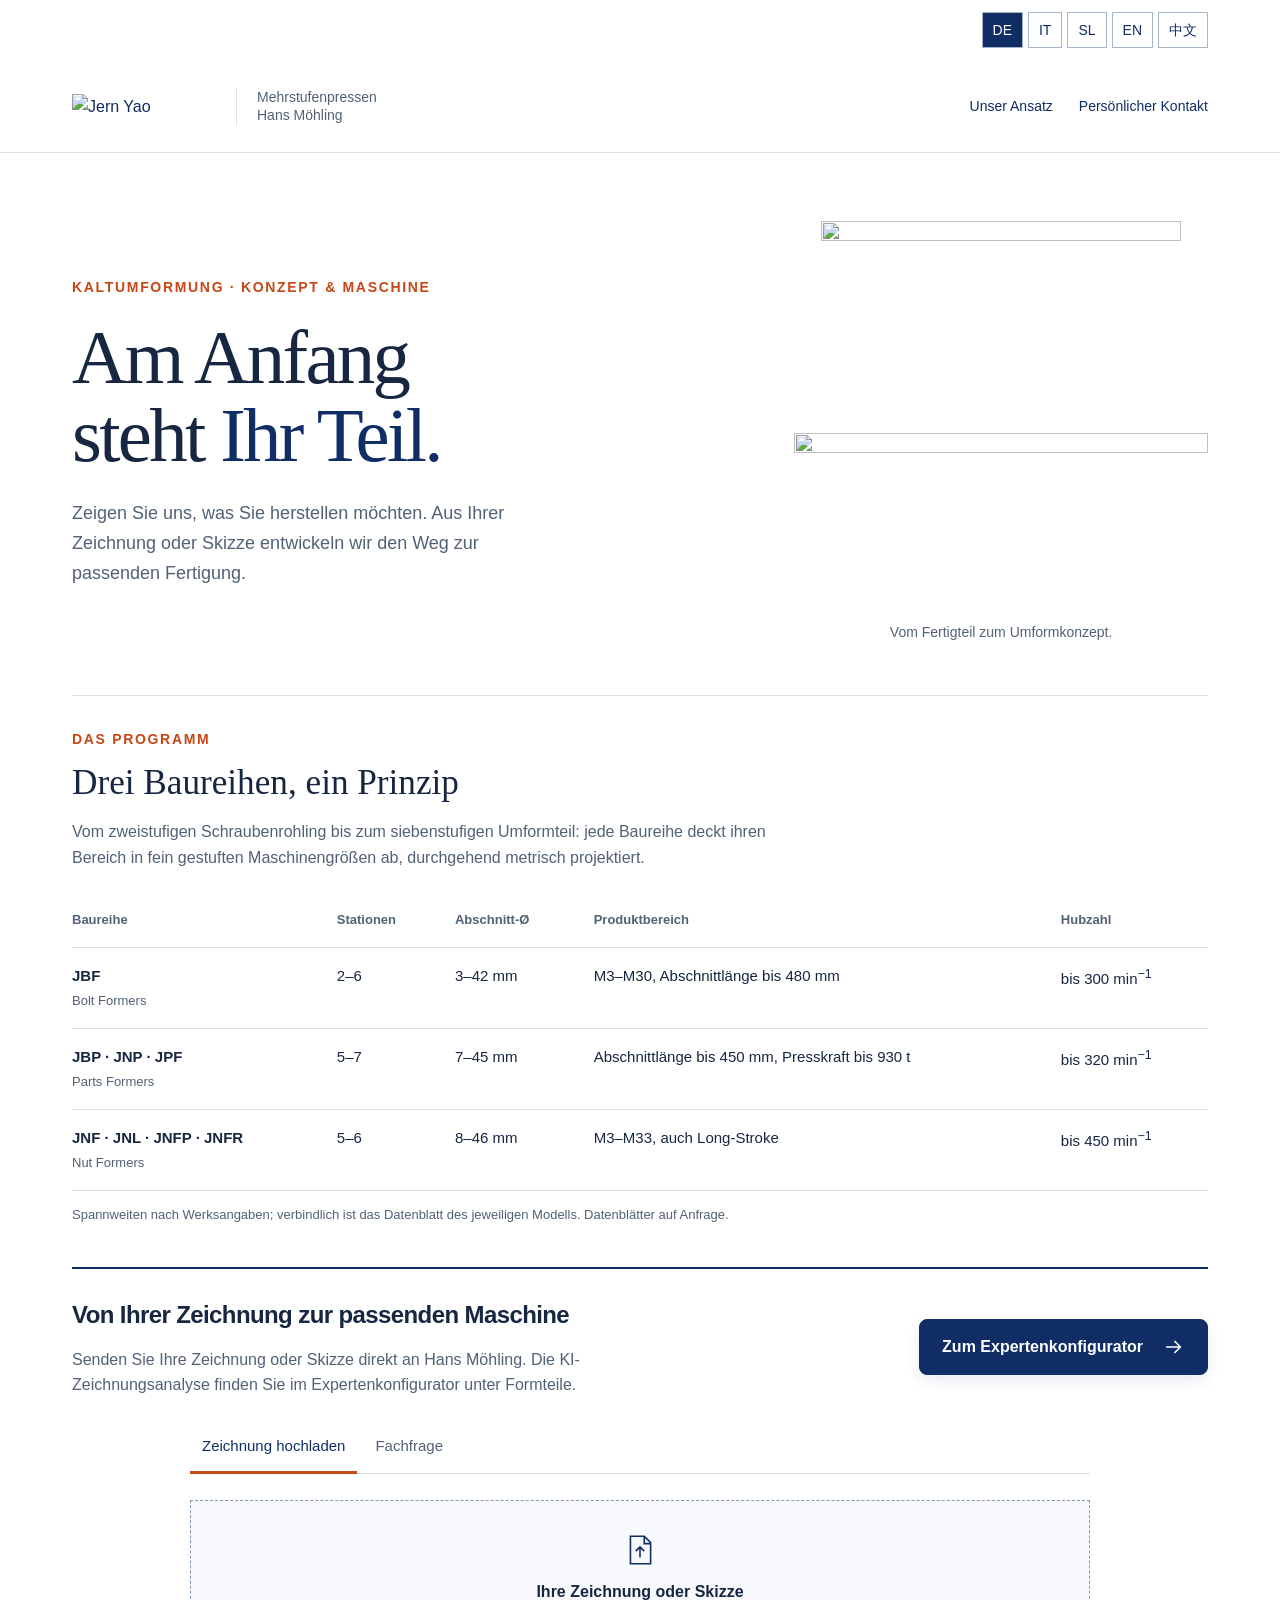
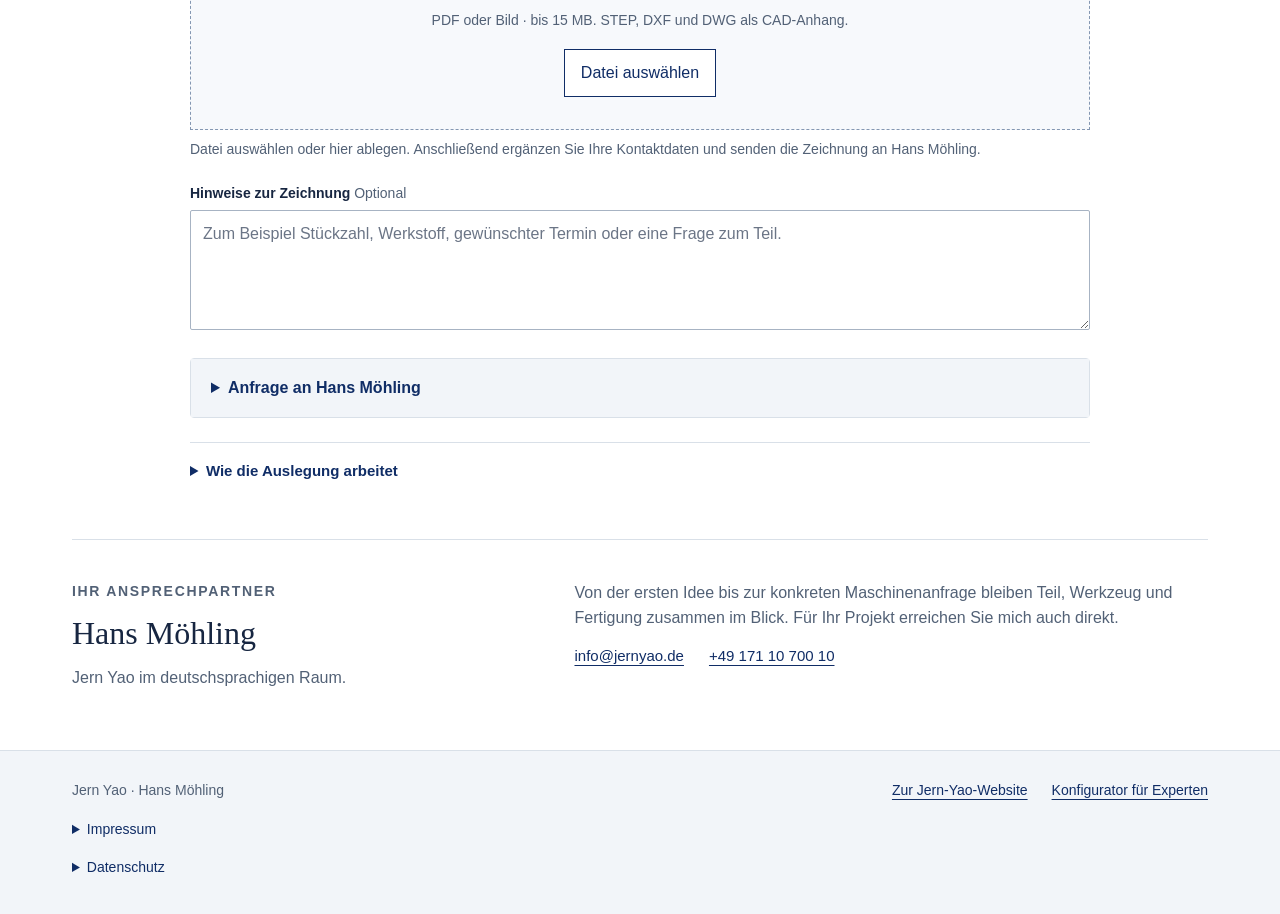
==== commit 50ca54f4: "Add prominent expert entry and family-specific configurator artwork" ====
--- a/docs/auslegung/index.html
+++ b/docs/auslegung/index.html
@@ -35,10 +35,12 @@
 
 .workspace{display:block;max-width:900px;margin-inline:auto;padding-bottom:40px}.standard-route{color:var(--muted);font-size:.9375rem;margin:0 0 20px}.contact-details{margin-top:28px;border:1px solid var(--line);border-radius:4px;background:var(--paper)}.contact-details>summary{padding:16px 20px;cursor:pointer;font-weight:600;color:var(--navy);background:var(--pale)}.contact-body{padding:4px 20px 22px}.approach{margin:24px 0 0;padding:0;background:transparent;border-top:1px solid var(--line)}.approach>summary{padding:16px 0;cursor:pointer;color:var(--navy);font-size:.9375rem;font-weight:600}.approach>p{color:var(--muted);font-size:.9375rem;margin:0 0 12px;max-width:75ch}
 #chat-submit{background:#e9eff8;color:#172641;border-color:#9caec8}
-.standard-route{display:flex;flex-direction:column;align-items:flex-start;gap:10px}
-.expert-configurator-button{display:inline-flex;align-items:center;max-width:100%;min-height:50px;padding:14px 22px;border:1px solid var(--navy);border-radius:6px;background:var(--navy);color:#fff;font-size:1rem;font-weight:600;line-height:1.4;text-align:left;text-decoration:none;white-space:normal;overflow-wrap:anywhere}
+.entry-top{align-items:center;gap:32px}.entry-intro{max-width:65ch;min-width:0}.entry-intro h2{margin-bottom:12px}.entry-intro p{font-size:1rem;line-height:1.6}
+.expert-configurator-button{display:inline-flex;align-items:center;justify-content:space-between;gap:20px;flex:0 0 auto;max-width:100%;min-height:54px;padding:16px 22px;border:1px solid var(--navy);border-radius:8px;background:var(--navy);color:#fff;font-size:1rem;font-weight:600;line-height:1.4;text-align:left;text-decoration:none;white-space:normal;overflow-wrap:anywhere;box-shadow:0 5px 14px #102d6618}
+.expert-configurator-button svg{width:22px;height:22px;flex:none}
 .expert-configurator-button:hover{background:#1b407f;color:#fff;text-decoration:none}
-@media(max-width:720px){.expert-configurator-button{width:100%;padding:13px 16px}}
+@media(max-width:900px){.entry-top{align-items:flex-start;flex-direction:column;gap:20px}.expert-configurator-button{flex-shrink:1}}
+@media(max-width:720px){.entry-top{display:flex}.expert-configurator-button{width:100%;padding:14px 18px}.entry-intro h2{margin-bottom:10px}}
 #chat-submit:hover{background:#d8e4f4}
 .quote-button{display:inline-block;margin-left:10px;padding:6px 10px;border:1px solid #cc9a72;border-radius:5px;background:#fff0e4;color:#6b310e;font:inherit;font-size:14px;line-height:1.3;cursor:pointer;vertical-align:middle}
 .quote-button:hover{background:#ffe2cb;border-color:#ad6a35}
@@ -102,9 +104,8 @@
 </section>
 
 <section class="entry" id="einstieg" aria-labelledby="entry-title">
-<div class="entry-top"><h2 id="entry-title">Womit möchten Sie beginnen?</h2><p>Ihre Zeichnung direkt an Hans. KI-Auslegung im Expertenbereich.</p></div>
+<div class="entry-top"><div class="entry-intro"><h2 id="entry-title">Von Ihrer Zeichnung zur passenden Maschine</h2><p>Senden Sie Ihre Zeichnung oder Skizze direkt an Hans Möhling. Die KI-Zeichnungsanalyse finden Sie im Expertenkonfigurator unter Formteile.</p></div><a class="expert-configurator-button" data-language-link href="/konfigurator/"><span>Zum Expertenkonfigurator</span><svg viewBox="0 0 24 24" fill="none" aria-hidden="true"><path d="M4 12h15m-6-6 6 6-6 6" stroke="currentColor" stroke-width="1.8" stroke-linecap="round" stroke-linejoin="round"/></svg></a></div>
 <div class="workspace"><div>
-<p class="standard-route"><a class="expert-configurator-button" data-language-link href="/konfigurator/">Expertenkonfigurator: Schrauben, Formteile, Muttern</a><span>Zeichnungen mit KI auswerten und Rohlinge aus Maßen und Geometrieelementen aufbauen – im Bereich für Formteile.</span></p>
 <div class="tabs" role="tablist" aria-label="Einstieg wählen"><button class="tab" id="tab-upload" type="button" role="tab" aria-controls="panel-anfrage" aria-selected="true" data-mode="upload">Zeichnung hochladen</button><button class="tab" id="tab-chat" type="button" role="tab" aria-controls="panel-chat" aria-selected="false" tabindex="-1" data-mode="chat">Fachfrage</button></div>
 <div class="availability" id="availability" hidden><strong>Technischer Dialog wird eingerichtet.</strong><p>Hans Möhling ist direkt erreichbar: <a href="mailto:info@jernyao.de">info@jernyao.de</a>. Eine Zeichnung können Sie Ihrer E-Mail beifügen.</p></div>
 <div role="tabpanel" id="panel-anfrage" aria-labelledby="tab-upload">
@@ -134,15 +135,22 @@
 <script>/* Public service URL only. Backend and drawing/email flow verified live.
    API keys and knowledge files must never be placed in this file. */
 window.JY_API_BASE = 'https://jy-anfrage.ki-gutachter.workers.dev';
+// Shared configurator release; the price-free domain uses the approved integration export.
+window.JY_CONFIGURATOR_VERSION = 'kvp-v1';
 </script>
-<script id="daten" type="application/json">[{"m":"JNF-8B5S","f":"JNF","st":5,"cd":8.0,"cl":[null,6.0],"ko":10.0,"die":[37.0,42.0],"pun":[25.0,58.0],"q":[37.0,45.0],"pi":37.0,"rs":60.0,"pw":26.0,"out":360.0,"sz":"M5","hp":10.0,"wt":4.0,"kat":"NF-5D5B-6D6B","s":1},{"m":"JBF-7B2S","f":"JBF","st":2,"cd":5.0,"cl":[15.0,55.0],"ko":45.0,"pko":10.0,"die":[38.0,60.0],"pun":[32.0,60.0],"q":[20.0,30.0],"pi":48.0,"rs":100.0,"pw":12.0,"ou":12.5,"out":300.0,"ml":40.0,"sz":"M4","hp":7.5,"wt":3.0,"kat":"BF-2D2B","s":1},{"m":"JNF-8B5SL","f":"JNF","st":5,"cd":8.0,"cl":[null,23.0],"ko":25.0,"die":[37.0,55.0],"pun":[25.0,58.0],"q":[37.0,45.0],"pi":37.0,"rs":80.0,"pw":30.0,"out":290.0,"ps":[8.0,16.0],"hp":10.0,"wt":4.6,"kat":"NFL-5D5B-6D6B","s":1},{"m":"JNFR-8B5S","f":"JNFR","st":5,"cd":8.0,"cl":[null,6.0],"ko":10.0,"pko":4.0,"die":[37.0,42.0],"pun":[25.0,58.0],"q":[28.0,35.0],"pi":37.0,"rs":60.0,"pw":26.0,"out":450.0,"sz":"M5","hp":10.0,"wt":4.5,"kat":"NFR-5D5B-6D6B","s":1},{"m":"JNF-8B6S","f":"JNF","st":6,"cd":8.0,"cl":[null,6.0],"ko":10.0,"die":[37.0,42.0],"pun":[25.0,58.0],"q":[37.0,45.0],"pi":37.0,"rs":60.0,"pw":30.0,"out":340.0,"sz":"M5","hp":10.0,"wt":4.6,"kat":"NF-5D5B-6D6B","s":1},{"m":"JBF-5B4S","f":"JBF","st":4,"cd":3.0,"cl":[11.0,35.0],"ko":32.0,"pko":8.0,"die":[28.0,45.0],"pun":[24.0,45.0],"q":[18.0,25.0],"pi":36.0,"rs":80.0,"pw":10.0,"out":250.0,"ml":25.0,"sz":"M3","hp":5.0,"wt":3.0,"kat":"BF-4D4B","s":1},{"m":"JBF-10B2S","f":"JBF","st":2,"cd":8.0,"cl":[20.0,70.0],"ko":60.0,"pko":12.0,"die":[50.0,65.0],"pun":[40.0,82.0],"q":[28.0,46.0],"pi":60.0,"rs":120.0,"pw":25.0,"ou":15.0,"out":300.0,"ml":50.0,"sz":"M6","hp":10.0,"wt":6.0,"kat":"BF-2D2B","s":1},{"m":"JBF-7B3S","f":"JBF","st":3,"cd":5.0,"cl":[15.0,55.0],"ko":45.0,"pko":10.0,"die":[38.0,60.0],"pun":[32.0,60.0],"q":[20.0,30.0],"pi":48.0,"rs":100.0,"pw":15.0,"ou":12.5,"out":300.0,"ml":40.0,"sz":"M4","hp":7.5,"wt":3.5,"kat":"BF-3D3B","s":1},{"m":"JNFR-8B6S","f":"JNFR","st":6,"cd":8.0,"cl":[null,6.0],"ko":10.0,"pko":4.0,"die":[37.0,42.0],"pun":[25.0,58.0],"q":[28.0,35.0],"pi":37.0,"rs":60.0,"pw":30.0,"out":410.0,"sz":"M5","hp":10.0,"wt":5.3,"kat":"NFR-5D5B-6D6B","s":1},{"m":"JNFP-8B5S","f":"JNFP","st":5,"cd":8.0,"cl":[null,6.0],"ko":10.0,"pko":6.0,"die":[37.0,45.0],"pun":[30.0,58.0],"q":[28.0,35.0],"pi":48.0,"rs":70.0,"pw":30.0,"out":380.0,"sz":"M5","hp":10.0,"wt":5.3,"kat":"NFP-5D5B-6D6B","s":1},{"m":"JNF-10B5S","f":"JNF","st":5,"cd":10.0,"cl":[null,8.0],"ko":13.0,"die":[45.0,46.0],"pun":[30.0,83.0],"q":[45.0,55.0],"pi":45.0,"rs":70.0,"pw":40.0,"out":330.0,"sz":"M6","hp":15.0,"wt":5.0,"kat":"NF-5D5B-6D6B","s":1},{"m":"JNF-8B6SL","f":"JNF","st":6,"cd":8.0,"cl":[null,23.0],"ko":25.0,"die":[37.0,55.0],"pun":[25.0,58.0],"q":[37.0,45.0],"pi":37.0,"rs":80.0,"pw":35.0,"out":270.0,"ps":[8.0,16.0],"hp":15.0,"wt":5.5,"kat":"NFL-5D5B-6D6B","s":1},{"m":"JBF-10B2SL","f":"JBF","st":2,"cd":8.0,"cl":[28.0,105.0],"ko":90.0,"pko":20.0,"die":[50.0,105.0],"pun":[40.0,110.0],"q":[28.0,46.0],"pi":60.0,"rs":150.0,"pw":25.0,"ou":15.0,"out":240.0,"ml":75.0,"sz":"M6","hp":10.0,"wt":6.8,"kat":"BF-2D2B","s":1},{"m":"JNFR-10B5S","f":"JNFR","st":5,"cd":10.0,"cl":[null,8.0],"ko":13.0,"pko":5.0,"die":[45.0,46.0],"pun":[30.0,72.0],"q":[38.0,45.0],"pi":45.0,"rs":70.0,"pw":40.0,"out":400.0,"sz":"M6","hp":15.0,"wt":6.0,"kat":"NFR-5D5B-6D6B","s":1},{"m":"JNF-10B5SL","f":"JNF","st":5,"cd":10.0,"cl":[null,25.0],"ko":30.0,"die":[45.0,66.0],"pun":[30.0,83.0],"q":[45.0,55.0],"pi":45.0,"rs":95.0,"pw":45.0,"out":270.0,"ps":[10.0,20.0],"hp":15.0,"wt":6.0,"kat":"NFL-5D5B-6D6B","s":1},{"m":"JNFP-8B5SL","f":"JNFP","st":5,"cd":8.0,"cl":[null,20.0],"ko":30.0,"pko":8.0,"die":[37.0,65.0],"pun":[30.0,83.0],"q":[28.0,35.0],"pi":48.0,"rs":90.0,"pw":30.0,"out":320.0,"ps":[8.0,20.0],"hp":10.0,"wt":6.3,"kat":"NFPL-5D5B-6D6B","s":1},{"m":"JBF-7B4S","f":"JBF","st":4,"cd":5.0,"cl":[15.0,55.0],"ko":45.0,"pko":10.0,"die":[38.0,60.0],"pun":[32.0,60.0],"q":[20.0,30.0],"pi":48.0,"rs":100.0,"pw":20.0,"ou":12.5,"out":300.0,"ml":40.0,"sz":"M4","hp":10.0,"wt":4.3,"kat":"BF-4D4B","s":1},{"m":"JNF-10B6S","f":"JNF","st":6,"cd":10.0,"cl":[null,8.0],"ko":13.0,"die":[45.0,46.0],"pun":[30.0,83.0],"q":[45.0,55.0],"pi":45.0,"rs":70.0,"pw":45.0,"out":310.0,"sz":"M6","hp":15.0,"wt":6.0,"kat":"NF-5D5B-6D6B","s":1},{"m":"JBF-10B2SXL","f":"JBF","st":2,"cd":8.0,"cl":[28.0,120.0],"ko":115.0,"pko":22.0,"die":[50.0,123.0],"pun":[40.0,110.0],"q":[28.0,46.0],"pi":60.0,"rs":180.0,"pw":25.0,"ou":15.0,"out":210.0,"ml":100.0,"sz":"M6","hp":10.0,"wt":7.6,"kat":"BF-2D2B","s":1},{"m":"JBF-10B3S","f":"JBF","st":3,"cd":8.0,"cl":[20.0,70.0],"ko":60.0,"pko":13.0,"die":[50.0,65.0],"pun":[40.0,82.0],"q":[28.0,46.0],"pi":60.0,"rs":120.0,"pw":28.0,"ou":15.0,"out":300.0,"ml":50.0,"sz":"M6","hp":10.0,"wt":6.5,"kat":"BF-3D3B","s":1},{"m":"JNF-13B5S","f":"JNF","st":5,"cd":13.0,"cl":[null,10.0],"ko":15.0,"die":[55.0,50.0],"pun":[37.0,87.0],"q":[55.0,65.0],"pi":55.0,"rs":70.0,"pw":75.0,"out":310.0,"sz":"M8","hp":20.0,"wt":6.8,"kat":"NF-5D5B-6D6B","s":1},{"m":"JBF-13B2S","f":"JBF","st":2,"cd":10.0,"cl":[24.0,94.0],"ko":76.0,"pko":17.0,"die":[60.0,85.0],"pun":[45.0,90.0],"q":[35.0,56.0],"pi":87.0,"rs":140.0,"pw":40.0,"ou":20.0,"out":240.0,"ml":65.0,"sz":"M8","hp":15.0,"wt":8.0,"kat":"BF-2D2B","s":1},{"m":"JNFP-8B6S","f":"JNFP","st":6,"cd":8.0,"cl":[null,6.0],"ko":10.0,"pko":6.0,"die":[37.0,45.0],"pun":[30.0,58.0],"q":[28.0,35.0],"pi":48.0,"rs":70.0,"pw":40.0,"out":360.0,"sz":"M5","hp":15.0,"wt":6.2,"kat":"NFP-5D5B-6D6B","s":1},{"m":"JNFR-8B6SL","f":"JNFR","st":6,"cd":8.0,"cl":[null,20.0],"ko":30.0,"pko":8.0,"die":[37.0,65.0],"pun":[25.0,83.0],"q":[28.0,35.0],"pi":37.0,"rs":90.0,"pw":35.0,"out":280.0,"ps":[8.0,20.0],"hp":15.0,"wt":6.2,"kat":"NFRL-5D5B-6D6B","s":1},{"m":"JNFR-10B6S","f":"JNFR","st":6,"cd":10.0,"cl":[null,8.0],"ko":13.0,"pko":5.0,"die":[45.0,46.0],"pun":[30.0,72.0],"q":[38.0,45.0],"pi":45.0,"rs":70.0,"pw":45.0,"out":380.0,"sz":"M6","hp":15.0,"wt":7.0,"kat":"NFR-5D5B-6D6B","s":1},{"m":"JPF-8B5S","f":"JPF","st":5,"cd":8.0,"cl":[4.0,20.0],"ko":30.0,"kor":15.0,"pko":8.0,"die":[37.0,75.0],"pun":[30.0,84.0],"q":[28.0,35.0],"pi":48.0,"rs":90.0,"pw":30.0,"out":320.0,"ps":[8.0,20.0],"hp":10.0,"wt":7.0,"kat":"PF","s":1},{"m":"JNF-10B6SL","f":"JNF","st":6,"cd":10.0,"cl":[null,25.0],"ko":30.0,"die":[45.0,66.0],"pun":[30.0,83.0],"q":[45.0,55.0],"pi":45.0,"rs":95.0,"pw":50.0,"out":250.0,"ps":[10.0,20.0],"hp":20.0,"wt":7.0,"kat":"NFL-5D5B-6D6B","s":1},{"m":"JNFP-10B5S","f":"JNFP","st":5,"cd":10.0,"cl":[null,8.0],"ko":13.0,"pko":7.0,"die":[45.0,65.0],"pun":[37.0,69.0],"q":[38.0,45.0],"pi":57.0,"rs":80.0,"pw":45.0,"out":340.0,"sz":"M6","hp":15.0,"wt":7.0,"kat":"NFP-5D5B-6D6B","s":1},{"m":"JBF-10B3SL","f":"JBF","st":3,"cd":8.0,"cl":[24.0,105.0],"ko":90.0,"pko":20.0,"die":[50.0,105.0],"pun":[40.0,110.0],"q":[28.0,46.0],"pi":60.0,"rs":150.0,"pw":30.0,"ou":15.0,"out":240.0,"ml":75.0,"sz":"M6","hp":15.0,"wt":7.8,"kat":"BF-3D3B","s":1},{"m":"JNF-13B5SL","f":"JNF","st":5,"cd":13.0,"cl":[null,33.0],"ko":35.0,"die":[55.0,80.0],"pun":[37.0,87.0],"q":[55.0,65.0],"pi":55.0,"rs":110.0,"pw":80.0,"out":225.0,"ps":[12.0,25.0],"hp":20.0,"wt":8.0,"kat":"NFL-5D5B-6D6B","s":1},{"m":"JNF-13B6S","f":"JNF","st":6,"cd":13.0,"cl":[null,10.0],"ko":15.0,"die":[55.0,50.0],"pun":[37.0,87.0],"q":[55.0,65.0],"pi":55.0,"rs":70.0,"pw":85.0,"out":290.0,"sz":"M8","hp":25.0,"wt":8.0,"kat":"NF-5D5B-6D6B","s":1},{"m":"JBF-13B2SL","f":"JBF","st":2,"cd":10.0,"cl":[30.0,130.0],"ko":120.0,"pko":23.0,"die":[70.0,135.0],"pun":[45.0,111.0],"q":[38.0,79.0],"pi":87.0,"rs":200.0,"pw":45.0,"ou":20.0,"out":210.0,"ml":100.0,"sz":"M8","hp":15.0,"wt":10.0,"kat":"BF-2D2B","s":1},{"m":"JBF-7B5S","f":"JBF","st":5,"cd":5.0,"cl":[15.0,55.0],"ko":45.0,"pko":10.0,"die":[38.0,60.0],"pun":[32.0,60.0],"q":[20.0,30.0],"pi":48.0,"rs":100.0,"pw":25.0,"ou":14.0,"out":240.0,"ml":40.0,"sz":"M4","hp":10.0,"wt":5.3,"kat":"BF-5D5B-6D6B","s":1},{"m":"JNF-14B5S","f":"JNF","st":5,"cd":14.0,"cl":[null,12.0],"ko":18.0,"die":[62.0,60.0],"pun":[42.0,100.0],"q":[62.0,75.0],"pi":62.0,"rs":80.0,"pw":85.0,"out":280.0,"sz":"M8","hp":30.0,"wt":8.0,"kat":"NF-5D5B-6D6B","s":1},{"m":"JNFP-8B6SL","f":"JNFP","st":6,"cd":8.0,"cl":[null,20.0],"ko":30.0,"pko":8.0,"die":[37.0,65.0],"pun":[30.0,83.0],"q":[28.0,35.0],"pi":48.0,"rs":90.0,"pw":35.0,"out":300.0,"ps":[8.0,20.0],"hp":15.0,"wt":7.3,"kat":"NFPL-5D5B-6D6B","s":1},{"m":"JNP-7B5S","f":"JNP","st":5,"cd":7.0,"cl":[3.5,40.0],"ko":40.0,"kor":18.0,"pko":10.0,"die":[38.0,80.0],"pun":[32.0,70.0],"q":[24.0,30.0],"pi":48.0,"rs":100.0,"pw":26.0,"ou":14.0,"out":255.0,"hp":10.0,"wt":7.3,"kat":"NP","s":1},{"m":"JBF-17B2S","f":"JBF","st":2,"cd":12.0,"cl":[28.0,105.0],"ko":90.0,"pko":20.0,"die":[70.0,95.0],"pun":[50.0,103.0],"q":[40.0,66.0],"pi":93.0,"rs":160.0,"pw":55.0,"ou":21.0,"out":210.0,"ml":75.0,"sz":"M10","hp":15.0,"wt":11.5,"kat":"BF-2D2B","s":1},{"m":"JBF-10B3SXL","f":"JBF","st":3,"cd":8.0,"cl":[28.0,125.0],"ko":115.0,"pko":22.0,"die":[50.0,123.0],"pun":[40.0,110.0],"q":[28.0,46.0],"pi":60.0,"rs":200.0,"pw":35.0,"ou":15.0,"out":210.0,"ml":100.0,"sz":"M6","hp":15.0,"wt":9.0,"kat":"BF-3D3B","s":1},{"m":"JNFP-10B5SL","f":"JNFP","st":5,"cd":10.0,"cl":[null,25.0],"ko":38.0,"pko":10.0,"die":[45.0,80.0],"pun":[37.0,75.0],"q":[38.0,45.0],"pi":57.0,"rs":100.0,"pw":45.0,"out":290.0,"ps":[10.0,30.0],"hp":15.0,"wt":8.5,"kat":"NFPL-5D5B-6D6B","s":1},{"m":"JBF-7B4SXL","f":"JBF","st":4,"cd":5.0,"cl":[17.0,80.0],"ko":75.0,"pko":17.0,"die":[38.0,85.0],"pun":[32.0,90.0],"q":[20.0,50.0],"pi":48.0,"rs":140.0,"pw":25.0,"ou":12.5,"out":250.0,"ml":65.0,"sz":"M4","hp":15.0,"wt":6.0,"kat":"BF-4D4B","s":1},{"m":"JNFR-10B6SL","f":"JNFR","st":6,"cd":10.0,"cl":[null,25.0],"ko":38.0,"pko":10.0,"die":[45.0,80.0],"pun":[30.0,89.0],"q":[38.0,45.0],"pi":45.0,"rs":100.0,"pw":50.0,"out":265.0,"ps":[10.0,30.0],"hp":20.0,"wt":8.0,"kat":"NFRL-5D5B-6D6B","s":1},{"m":"JNFR-14B5S","f":"JNFR","st":5,"cd":14.0,"cl":[null,12.0],"ko":18.0,"pko":7.0,"die":[62.0,60.0],"pun":[42.0,86.0],"q":[45.0,60.0],"pi":62.0,"rs":80.0,"pw":85.0,"out":340.0,"sz":"M8","hp":30.0,"wt":9.5,"kat":"NFR-5D5B-6D6B","s":1},{"m":"JBF-10B4S","f":"JBF","st":4,"cd":8.0,"cl":[20.0,70.0],"ko":60.0,"pko":13.0,"die":[50.0,65.0],"pun":[40.0,82.0],"q":[28.0,46.0],"pi":60.0,"rs":120.0,"pw":40.0,"ou":15.0,"out":300.0,"ml":50.0,"sz":"M6","hp":15.0,"wt":7.5,"kat":"BF-4D4B","s":1},{"m":"JBP-7B5S","f":"JBP","st":5,"cd":7.0,"cl":[7.0,55.0],"ko":50.0,"kor":25.0,"pko":10.0,"die":[38.0,100.0],"pun":[32.0,90.0],"q":[24.0,30.0],"pi":48.0,"rs":100.0,"pw":26.0,"ou":14.0,"out":240.0,"hp":10.0,"wt":7.5,"kat":"BP","s":1},{"m":"JNF-14B5SL","f":"JNF","st":5,"cd":14.0,"cl":[null,33.0],"ko":40.0,"die":[62.0,90.0],"pun":[42.0,100.0],"q":[62.0,75.0],"pi":62.0,"rs":120.0,"pw":90.0,"out":210.0,"ps":[14.0,28.0],"hp":30.0,"wt":9.5,"kat":"NFL-5D5B-6D6B","s":1},{"m":"JPF-8B6S","f":"JPF","st":6,"cd":8.0,"cl":[4.0,20.0],"ko":30.0,"kor":15.0,"pko":8.0,"die":[37.0,75.0],"pun":[30.0,84.0],"q":[28.0,35.0],"pi":48.0,"rs":90.0,"pw":35.0,"out":300.0,"ps":[8.0,20.0],"hp":15.0,"wt":7.8,"kat":"PF","s":1},{"m":"JNF-14B6S","f":"JNF","st":6,"cd":14.0,"cl":[null,12.0],"ko":18.0,"die":[62.0,60.0],"pun":[42.0,100.0],"q":[62.0,75.0],"pi":62.0,"rs":80.0,"pw":95.0,"out":260.0,"sz":"M8","hp":30.0,"wt":10.0,"kat":"NF-5D5B-6D6B","s":1},{"m":"JNFP-10B6S","f":"JNFP","st":6,"cd":10.0,"cl":[null,8.0],"ko":13.0,"pko":7.0,"die":[45.0,65.0],"pun":[37.0,69.0],"q":[38.0,45.0],"pi":57.0,"rs":80.0,"pw":55.0,"out":330.0,"sz":"M6","hp":20.0,"wt":9.0,"kat":"NFP-5D5B-6D6B","s":1},{"m":"JBF-13B3S","f":"JBF","st":3,"cd":10.0,"cl":[24.0,94.0],"ko":76.0,"pko":17.0,"die":[60.0,85.0],"pun":[45.0,90.0],"q":[35.0,56.0],"pi":87.0,"rs":140.0,"pw":50.0,"ou":20.0,"out":240.0,"ml":65.0,"sz":"M8","hp":15.0,"wt":10.0,"kat":"BF-3D3B","s":1},{"m":"JNF-13B6SL","f":"JNF","st":6,"cd":13.0,"cl":[null,33.0],"ko":35.0,"die":[55.0,80.0],"pun":[37.0,87.0],"q":[55.0,65.0],"pi":55.0,"rs":110.0,"pw":90.0,"out":210.0,"ps":[12.0,25.0],"hp":25.0,"wt":9.2,"kat":"NFL-5D5B-6D6B","s":1},{"m":"JPF-10B5S","f":"JPF","st":5,"cd":10.0,"cl":[5.0,25.0],"ko":38.0,"kor":20.0,"pko":10.0,"die":[45.0,90.0],"pun":[37.0,92.0],"q":[38.0,45.0],"pi":57.0,"rs":100.0,"pw":45.0,"ou":16.0,"out":290.0,"ps":[10.0,30.0],"hp":15.0,"wt":9.5,"kat":"PF","s":1},{"m":"JNF-17B5S","f":"JNF","st":5,"cd":17.0,"cl":[null,13.0],"ko":20.0,"die":[72.0,65.0],"pun":[42.0,105.0],"q":[72.0,80.0],"pi":72.0,"rs":80.0,"pw":110.0,"out":250.0,"sz":"M10","hp":30.0,"wt":11.0,"kat":"NF-5D5B-6D6B","s":1},{"m":"JNFP-10B6SL","f":"JNFP","st":6,"cd":10.0,"cl":[null,25.0],"ko":38.0,"pko":10.0,"die":[45.0,80.0],"pun":[37.0,75.0],"q":[38.0,45.0],"pi":57.0,"rs":100.0,"pw":50.0,"out":275.0,"ps":[10.0,30.0],"hp":20.0,"wt":10.0,"kat":"NFPL-5D5B-6D6B","s":1},{"m":"JNP-7B6S","f":"JNP","st":6,"cd":7.0,"cl":[3.5,40.0],"ko":40.0,"kor":18.0,"pko":10.0,"die":[38.0,80.0],"pun":[32.0,70.0],"q":[24.0,30.0],"pi":48.0,"rs":100.0,"pw":30.0,"ou":14.0,"out":240.0,"hp":10.0,"wt":8.5,"kat":"NP","s":1},{"m":"JNFR-14B6S","f":"JNFR","st":6,"cd":14.0,"cl":[null,12.0],"ko":18.0,"pko":7.0,"die":[62.0,60.0],"pun":[42.0,86.0],"q":[45.0,60.0],"pi":62.0,"rs":80.0,"pw":95.0,"out":310.0,"sz":"M8","hp":30.0,"wt":11.0,"kat":"NFR-5D5B-6D6B","s":1},{"m":"JBF-17B2SL","f":"JBF","st":2,"cd":12.0,"cl":[42.0,180.0],"ko":175.0,"pko":30.0,"die":[80.0,185.0],"pun":[50.0,133.0],"q":[40.0,80.0],"pi":93.0,"rs":250.0,"pw":55.0,"ou":21.0,"out":175.0,"ml":150.0,"sz":"M10","hp":20.0,"wt":15.0,"kat":"BF-2D2B","s":1},{"m":"JBF-10B4SL","f":"JBF","st":4,"cd":8.0,"cl":[24.0,105.0],"ko":90.0,"pko":20.0,"die":[50.0,105.0],"pun":[40.0,110.0],"q":[28.0,46.0],"pi":60.0,"rs":150.0,"pw":40.0,"ou":15.0,"out":240.0,"ml":75.0,"sz":"M6","hp":15.0,"wt":9.0,"kat":"BF-4D4B","s":1},{"m":"JNFP-14B5S","f":"JNFP","st":5,"cd":14.0,"cl":[null,13.0],"ko":15.0,"pko":8.0,"die":[60.0,75.0],"pun":[42.0,86.0],"q":[45.0,60.0],"pi":72.0,"rs":90.0,"pw":85.0,"out":280.0,"sz":"M8","hp":30.0,"wt":13.0,"kat":"NFP-5D5B-6D6B","s":1},{"m":"JBF-10B5S","f":"JBF","st":5,"cd":8.0,"cl":[20.0,70.0],"ko":60.0,"pko":13.0,"die":[50.0,65.0],"pun":[40.0,82.0],"q":[28.0,46.0],"pi":60.0,"rs":120.0,"pw":45.0,"ou":15.0,"out":240.0,"ml":50.0,"sz":"M6","hp":15.0,"wt":9.0,"kat":"BF-5D5B-6D6B","s":1},{"m":"JNFR-17B5S","f":"JNFR","st":5,"cd":17.0,"cl":[null,13.0],"ko":20.0,"pko":8.0,"die":[72.0,65.0],"pun":[42.0,90.0],"q":[55.0,68.0],"pi":72.0,"rs":80.0,"pw":110.0,"out":300.0,"sz":"M10","hp":30.0,"wt":13.0,"kat":"NFR-5D5B-6D6B","s":1},{"m":"JBF-13B3SL","f":"JBF","st":3,"cd":10.0,"cl":[30.0,130.0],"ko":120.0,"pko":23.0,"die":[70.0,135.0],"pun":[45.0,111.0],"q":[38.0,79.0],"pi":87.0,"rs":200.0,"pw":50.0,"ou":20.0,"out":210.0,"ml":100.0,"sz":"M8","hp":20.0,"wt":11.5,"kat":"BF-3D3B","s":1},{"m":"JNF-14B6SL","f":"JNF","st":6,"cd":14.0,"cl":[null,33.0],"ko":40.0,"die":[62.0,90.0],"pun":[42.0,100.0],"q":[62.0,75.0],"pi":62.0,"rs":120.0,"pw":100.0,"out":200.0,"ps":[14.0,28.0],"hp":30.0,"wt":11.5,"kat":"NFL-5D5B-6D6B","s":1},{"m":"JPF-10B6S","f":"JPF","st":6,"cd":10.0,"cl":[5.0,25.0],"ko":38.0,"kor":20.0,"pko":10.0,"die":[45.0,90.0],"pun":[37.0,92.0],"q":[38.0,45.0],"pi":57.0,"rs":100.0,"pw":50.0,"ou":16.0,"out":275.0,"ps":[10.0,30.0],"hp":20.0,"wt":10.5,"kat":"PF","s":1},{"m":"JBP-7B6S","f":"JBP","st":6,"cd":7.0,"cl":[7.0,55.0],"ko":50.0,"kor":25.0,"pko":10.0,"die":[38.0,100.0],"pun":[32.0,90.0],"q":[24.0,30.0],"pi":48.0,"rs":100.0,"pw":30.0,"ou":14.0,"out":240.0,"hp":10.0,"wt":8.8,"kat":"BP","s":1},{"m":"JBF-19B2S","f":"JBF","st":2,"cd":15.0,"cl":[35.0,140.0],"ko":120.0,"pko":27.0,"die":[80.0,123.0],"pun":[60.0,120.0],"q":[46.0,80.0],"pi":114.0,"rs":200.0,"pw":70.0,"ou":31.0,"out":170.0,"ml":100.0,"sz":"M12","hp":30.0,"wt":19.0,"kat":"BF-2D2B","s":1},{"m":"JNF-17B5SL","f":"JNF","st":5,"cd":17.0,"cl":[null,35.0],"ko":40.0,"die":[72.0,95.0],"pun":[42.0,105.0],"q":[72.0,80.0],"pi":72.0,"rs":120.0,"pw":120.0,"out":190.0,"ps":[17.0,28.0],"hp":30.0,"wt":12.0,"kat":"NFL-5D5B-6D6B","s":1},{"m":"JBF-17B3S","f":"JBF","st":3,"cd":12.0,"cl":[28.0,105.0],"ko":85.0,"pko":20.0,"die":[70.0,95.0],"pun":[50.0,103.0],"q":[40.0,66.0],"pi":93.0,"rs":160.0,"pw":70.0,"ou":21.0,"out":210.0,"ml":75.0,"sz":"M10","hp":20.0,"wt":14.0,"kat":"BF-3D3B","s":1},{"m":"JNF-17B6S","f":"JNF","st":6,"cd":17.0,"cl":[null,13.0],"ko":20.0,"die":[72.0,65.0],"pun":[42.0,105.0],"q":[72.0,80.0],"pi":72.0,"rs":80.0,"pw":125.0,"out":235.0,"sz":"M10","hp":30.0,"wt":13.0,"kat":"NF-5D5B-6D6B","s":1},{"m":"JBF-13B4S","f":"JBF","st":4,"cd":10.0,"cl":[26.0,105.0],"ko":90.0,"pko":20.0,"die":[60.0,105.0],"pun":[45.0,110.0],"q":[35.0,56.0],"pi":87.0,"rs":150.0,"pw":65.0,"ou":20.0,"out":240.0,"ml":75.0,"sz":"M8","hp":20.0,"wt":12.5,"kat":"BF-4D4B","s":1},{"m":"JNFR-14B6SL","f":"JNFR","st":6,"cd":14.0,"cl":[null,30.0],"ko":42.0,"pko":13.0,"die":[62.0,100.0],"pun":[42.0,100.0],"q":[45.0,60.0],"pi":62.0,"rs":120.0,"pw":100.0,"out":230.0,"ps":[14.0,35.0],"hp":30.0,"wt":12.5,"kat":"NFRL-5D5B-6D6B","s":1},{"m":"JNP-10B5S","f":"JNP","st":5,"cd":10.0,"cl":[5.0,45.0],"ko":45.0,"kor":20.0,"pko":10.0,"die":[50.0,85.0],"pun":[40.0,85.0],"q":[28.0,46.0],"pi":60.0,"rs":100.0,"pw":55.0,"ou":15.0,"oi":20.0,"out":230.0,"hp":15.0,"wt":11.0,"kat":"NP","s":1},{"m":"JNFP-14B5SL","f":"JNFP","st":5,"cd":14.0,"cl":[null,30.0],"ko":42.0,"pko":13.0,"die":[60.0,100.0],"pun":[42.0,86.0],"q":[45.0,60.0],"pi":72.0,"rs":120.0,"pw":90.0,"out":240.0,"ps":[14.0,35.0],"hp":30.0,"wt":14.0,"kat":"NFPL-5D5B-6D6B","s":1},{"m":"JNFP-14B6S","f":"JNFP","st":6,"cd":14.0,"cl":[null,13.0],"ko":15.0,"pko":8.0,"die":[60.0,75.0],"pun":[42.0,86.0],"q":[45.0,60.0],"pi":72.0,"rs":90.0,"pw":100.0,"out":260.0,"sz":"M8","hp":30.0,"wt":15.0,"kat":"NFP-5D5B-6D6B","s":1},{"m":"JNFR-17B6S","f":"JNFR","st":6,"cd":17.0,"cl":[null,13.0],"ko":20.0,"pko":8.0,"die":[72.0,65.0],"pun":[42.0,90.0],"q":[55.0,68.0],"pi":72.0,"rs":80.0,"pw":120.0,"out":280.0,"sz":"M10","hp":30.0,"wt":15.0,"kat":"NFR-5D5B-6D6B","s":1},{"m":"JBF-13B3SXL","f":"JBF","st":3,"cd":10.0,"cl":[40.0,180.0],"ko":175.0,"pko":30.0,"die":[70.0,185.0],"pun":[45.0,130.0],"q":[38.0,79.0],"pi":87.0,"rs":250.0,"pw":55.0,"ou":20.0,"out":180.0,"ml":150.0,"sz":"M8","hp":30.0,"wt":14.0,"kat":"BF-3D3B","s":1},{"m":"JNF-19B5S","f":"JNF","st":5,"cd":19.0,"cl":[null,14.0],"ko":25.0,"die":[80.0,72.0],"pun":[48.0,110.0],"q":[80.0,90.0],"pi":80.0,"rs":90.0,"pw":140.0,"out":210.0,"sz":"M12","hp":40.0,"wt":16.0,"kat":"NF-5D5B-6D6B","s":1},{"m":"JNF-17B6SL","f":"JNF","st":6,"cd":17.0,"cl":[null,35.0],"ko":40.0,"die":[72.0,95.0],"pun":[42.0,105.0],"q":[72.0,80.0],"pi":72.0,"rs":120.0,"pw":130.0,"out":180.0,"ps":[17.0,28.0],"hp":40.0,"wt":15.0,"kat":"NFL-5D5B-6D6B","s":1},{"m":"JBF-10B5SL","f":"JBF","st":5,"cd":8.0,"cl":[24.0,105.0],"ko":90.0,"pko":20.0,"die":[50.0,105.0],"pun":[40.0,110.0],"q":[28.0,46.0],"pi":60.0,"rs":150.0,"pw":50.0,"ou":15.0,"out":200.0,"ml":75.0,"sz":"M6","hp":20.0,"wt":11.0,"kat":"BF-5D5B-6D6B","s":1},{"m":"JBF-19B2SL","f":"JBF","st":2,"cd":15.0,"cl":[55.0,185.0],"ko":180.0,"pko":30.0,"die":[93.0,190.0],"pun":[60.0,170.0],"q":[46.0,80.0],"pi":114.0,"rs":270.0,"pw":70.0,"ou":31.0,"out":135.0,"ml":150.0,"sz":"M12","hp":30.0,"wt":22.0,"kat":"BF-2D2B","s":1},{"m":"JBP-10B5S","f":"JBP","st":5,"cd":10.0,"cl":[10.0,70.0],"ko":60.0,"kor":30.0,"pko":12.0,"die":[50.0,130.0],"pun":[40.0,112.0],"q":[28.0,55.0],"pi":60.0,"rs":120.0,"pw":55.0,"ou":15.0,"out":220.0,"hp":15.0,"wt":13.0,"kat":"BP","s":1},{"m":"JNFP-17B5S","f":"JNFP","st":5,"cd":17.0,"cl":[null,17.0],"ko":20.0,"pko":10.0,"die":[75.0,80.0],"pun":[55.0,97.0],"q":[55.0,68.0],"pi":87.0,"rs":110.0,"pw":115.0,"out":240.0,"sz":"M10","hp":30.0,"wt":16.0,"kat":"NFP-5D5B-6D6B","s":1},{"m":"JBF-13B4SL","f":"JBF","st":4,"cd":10.0,"cl":[30.0,130.0],"ko":120.0,"pko":23.0,"die":[70.0,135.0],"pun":[45.0,111.0],"q":[38.0,79.0],"pi":87.0,"rs":200.0,"pw":65.0,"ou":20.0,"out":210.0,"ml":100.0,"sz":"M8","hp":30.0,"wt":14.0,"kat":"BF-4D4B","s":1},{"m":"JPF-14B5S","f":"JPF","st":5,"cd":14.0,"cl":[7.0,30.0],"ko":42.0,"kor":25.0,"pko":13.0,"die":[60.0,100.0],"pun":[42.0,120.0],"q":[45.0,60.0],"pi":72.0,"rs":120.0,"pw":90.0,"ou":24.0,"out":240.0,"ps":[14.0,35.0],"hp":30.0,"wt":14.5,"kat":"PF","s":1},{"m":"JNP-10B6S","f":"JNP","st":6,"cd":10.0,"cl":[5.0,45.0],"ko":45.0,"kor":20.0,"pko":10.0,"die":[50.0,85.0],"pun":[40.0,85.0],"q":[28.0,46.0],"pi":60.0,"rs":100.0,"pw":65.0,"ou":15.0,"oi":20.0,"out":220.0,"hp":20.0,"wt":12.6,"kat":"NP","s":1},{"m":"JNF-19B5SL","f":"JNF","st":5,"cd":19.0,"cl":[null,38.0],"ko":45.0,"die":[80.0,110.0],"pun":[48.0,110.0],"q":[80.0,90.0],"pi":80.0,"rs":130.0,"pw":150.0,"out":170.0,"ps":[18.0,35.0],"hp":40.0,"wt":18.5,"kat":"NFL-5D5B-6D6B","s":1},{"m":"JNFR-19B5S","f":"JNFR","st":5,"cd":19.0,"cl":[null,14.0],"ko":25.0,"pko":9.0,"die":[80.0,72.0],"pun":[48.0,98.0],"q":[65.0,75.0],"pi":80.0,"rs":90.0,"pw":140.0,"out":250.0,"sz":"M12","hp":40.0,"wt":17.0,"kat":"NFR-5D5B-6D6B","s":1},{"m":"JNFP-14B6SL","f":"JNFP","st":6,"cd":14.0,"cl":[null,30.0],"ko":42.0,"pko":13.0,"die":[60.0,100.0],"pun":[42.0,86.0],"q":[45.0,60.0],"pi":72.0,"rs":120.0,"pw":105.0,"out":225.0,"ps":[14.0,35.0],"hp":30.0,"wt":16.5,"kat":"NFPL-5D5B-6D6B","s":1},{"m":"JBF-13B5S","f":"JBF","st":5,"cd":10.0,"cl":[26.0,105.0],"ko":90.0,"pko":20.0,"die":[60.0,105.0],"pun":[45.0,110.0],"q":[35.0,56.0],"pi":87.0,"rs":150.0,"pw":80.0,"ou":20.0,"out":200.0,"ml":75.0,"sz":"M8","hp":30.0,"wt":14.5,"kat":"BF-5D5B-6D6B","s":1},{"m":"JBF-13B4SXL","f":"JBF","st":4,"cd":10.0,"cl":[40.0,180.0],"ko":175.0,"pko":30.0,"die":[70.0,185.0],"pun":[45.0,130.0],"q":[38.0,79.0],"pi":87.0,"rs":250.0,"pw":70.0,"ou":20.0,"out":180.0,"ml":150.0,"sz":"M8","hp":30.0,"wt":16.5,"kat":"BF-4D4B","s":1},{"m":"JBF-17B3SL","f":"JBF","st":3,"cd":12.0,"cl":[42.0,180.0],"ko":175.0,"pko":30.0,"die":[80.0,185.0],"pun":[50.0,133.0],"q":[40.0,80.0],"pi":93.0,"rs":250.0,"pw":70.0,"ou":21.0,"out":175.0,"ml":150.0,"sz":"M10","hp":30.0,"wt":18.0,"kat":"BF-3D3B","s":1},{"m":"JBP-10B6S","f":"JBP","st":6,"cd":10.0,"cl":[10.0,70.0],"ko":60.0,"kor":30.0,"pko":12.0,"die":[50.0,130.0],"pun":[40.0,112.0],"q":[28.0,55.0],"pi":60.0,"rs":120.0,"pw":65.0,"ou":15.0,"out":200.0,"hp":20.0,"wt":14.5,"kat":"BP","s":1},{"m":"JNF-19B6S","f":"JNF","st":6,"cd":19.0,"cl":[null,14.0],"ko":25.0,"die":[80.0,72.0],"pun":[48.0,110.0],"q":[80.0,90.0],"pi":80.0,"rs":90.0,"pw":165.0,"out":195.0,"sz":"M12","hp":40.0,"wt":18.5,"kat":"NF-5D5B-6D6B","s":1},{"m":"JNFP-17B5SL","f":"JNFP","st":5,"cd":17.0,"cl":[null,35.0],"ko":50.0,"pko":14.0,"die":[75.0,125.0],"pun":[55.0,120.0],"q":[55.0,68.0],"pi":87.0,"rs":140.0,"pw":115.0,"out":190.0,"ps":[17.0,45.0],"hp":30.0,"wt":19.0,"kat":"NFPL-5D5B-6D6B","s":1},{"m":"JBF-17B4S","f":"JBF","st":4,"cd":12.0,"cl":[28.0,135.0],"ko":115.0,"pko":20.0,"die":[70.0,135.0],"pun":[50.0,111.0],"q":[40.0,66.0],"pi":93.0,"rs":180.0,"pw":85.0,"ou":21.0,"out":200.0,"ml":100.0,"sz":"M10","hp":30.0,"wt":17.0,"kat":"BF-4D4B","s":1},{"m":"JBF-19B3S","f":"JBF","st":3,"cd":15.0,"cl":[35.0,140.0],"ko":120.0,"pko":26.0,"die":[80.0,123.0],"pun":[60.0,120.0],"q":[46.0,80.0],"pi":114.0,"rs":200.0,"pw":90.0,"ou":31.0,"out":170.0,"ml":100.0,"sz":"M12","hp":40.0,"wt":22.0,"kat":"BF-3D3B","s":2},{"m":"JBF-13B4SUL","f":"JBF","st":4,"cd":10.0,"cl":[50.0,220.0],"ko":215.0,"pko":34.0,"die":[70.0,240.0],"pun":[45.0,175.0],"q":[38.0,79.0],"pi":87.0,"rs":350.0,"pw":70.0,"ou":20.0,"out":140.0,"ml":200.0,"sz":"M8","hp":30.0,"wt":20.0,"kat":"BF-4D4B","s":1},{"m":"JNFP-17B6S","f":"JNFP","st":6,"cd":17.0,"cl":[null,17.0],"ko":20.0,"pko":10.0,"die":[75.0,80.0],"pun":[55.0,97.0],"q":[55.0,68.0],"pi":87.0,"rs":110.0,"pw":130.0,"out":225.0,"sz":"M10","hp":40.0,"wt":19.0,"kat":"NFP-5D5B-6D6B","s":1},{"m":"JPF-14B6S","f":"JPF","st":6,"cd":14.0,"cl":[7.0,30.0],"ko":42.0,"kor":25.0,"pko":13.0,"die":[60.0,100.0],"pun":[42.0,120.0],"q":[45.0,60.0],"pi":72.0,"rs":120.0,"pw":105.0,"ou":24.0,"out":225.0,"ps":[14.0,35.0],"hp":30.0,"wt":17.0,"kat":"PF","s":1},{"m":"JNFR-19B6S","f":"JNFR","st":6,"cd":19.0,"cl":[null,14.0],"ko":25.0,"pko":9.0,"die":[80.0,72.0],"pun":[48.0,98.0],"q":[65.0,75.0],"pi":80.0,"rs":90.0,"pw":165.0,"out":235.0,"sz":"M12","hp":40.0,"wt":20.0,"kat":"NFR-5D5B-6D6B","s":1},{"m":"JNFR-17B6SL","f":"JNFR","st":6,"cd":17.0,"cl":[null,35.0],"ko":50.0,"pko":14.0,"die":[72.0,125.0],"pun":[42.0,120.0],"q":[55.0,68.0],"pi":72.0,"rs":140.0,"pw":125.0,"out":180.0,"ps":[17.0,45.0],"hp":40.0,"wt":18.0,"kat":"NFRL-5D5B-6D6B","s":1},{"m":"JNF-24B5S","f":"JNF","st":5,"cd":24.0,"cl":[null,18.0],"ko":30.0,"die":[100.0,90.0],"pun":[60.0,135.0],"q":[100.0,110.0],"pi":100.0,"rs":120.0,"pw":235.0,"out":160.0,"sz":"M16","hp":50.0,"wt":26.0,"kat":"NF-5D5B-6D6B","s":1},{"m":"JNP-13B5S","f":"JNP","st":5,"cd":16.0,"cl":[8.0,60.0],"ko":70.0,"kor":40.0,"pko":16.0,"die":[70.0,110.0],"pun":[50.0,93.0],"q":[50.0,60.0],"pi":87.0,"rs":140.0,"pw":110.0,"ou":22.0,"oi":26.0,"out":190.0,"hp":30.0,"wt":20.0,"kat":"NP","s":1},{"m":"JBF-17B4SL","f":"JBF","st":4,"cd":12.0,"cl":[42.0,180.0],"ko":175.0,"pko":30.0,"die":[80.0,185.0],"pun":[50.0,133.0],"q":[40.0,80.0],"pi":93.0,"rs":250.0,"pw":85.0,"ou":21.0,"out":175.0,"ml":150.0,"sz":"M10","hp":40.0,"wt":21.0,"kat":"BF-4D4B","s":1},{"m":"JBF-13B5SL","f":"JBF","st":5,"cd":10.0,"cl":[30.0,130.0],"ko":120.0,"pko":23.0,"die":[70.0,135.0],"pun":[45.0,111.0],"q":[38.0,79.0],"pi":87.0,"rs":200.0,"pw":85.0,"ou":20.0,"out":180.0,"ml":100.0,"sz":"M8","hp":30.0,"wt":17.0,"kat":"BF-5D5B-6D6B","s":1},{"m":"JNF-19B6SL","f":"JNF","st":6,"cd":19.0,"cl":[null,38.0],"ko":45.0,"die":[80.0,110.0],"pun":[48.0,110.0],"q":[80.0,90.0],"pi":80.0,"rs":130.0,"pw":170.0,"out":160.0,"ps":[18.0,35.0],"hp":40.0,"wt":21.0,"kat":"NFL-5D5B-6D6B","s":1},{"m":"JPF-17B5S","f":"JPF","st":5,"cd":17.0,"cl":[8.5,35.0],"ko":50.0,"kor":30.0,"pko":16.0,"die":[75.0,125.0],"pun":[55.0,139.0],"q":[55.0,68.0],"pi":87.0,"rs":140.0,"pw":115.0,"ou":19.0,"out":190.0,"ps":[17.0,45.0],"hp":30.0,"wt":19.5,"kat":"PF","s":1},{"m":"JBF-17B3SXL","f":"JBF","st":3,"cd":12.0,"cl":[62.0,230.0],"ko":225.0,"pko":36.0,"die":[80.0,240.0],"pun":[50.0,190.0],"q":[40.0,80.0],"pi":93.0,"rs":360.0,"pw":80.0,"ou":21.0,"out":110.0,"ml":200.0,"sz":"M10","hp":40.0,"wt":21.0,"kat":"BF-3D3B","s":1},{"m":"JNFP-19B5S","f":"JNFP","st":5,"cd":21.0,"cl":[null,20.0],"ko":25.0,"pko":12.0,"die":[100.0,100.0],"pun":[70.0,110.0],"q":[65.0,75.0],"pi":111.0,"rs":120.0,"pw":165.0,"out":190.0,"sz":"M12","hp":40.0,"wt":21.0,"kat":"NFP-5D5B-6D6B","s":1},{"m":"JBP-13B5S","f":"JBP","st":5,"cd":16.0,"cl":[16.0,110.0],"ko":85.0,"kor":50.0,"pko":22.0,"die":[70.0,150.0],"pun":[50.0,132.0],"q":[50.0,80.0],"pi":87.0,"rs":190.0,"pw":110.0,"ou":22.0,"out":170.0,"hp":30.0,"wt":25.0,"kat":"BP","s":1},{"m":"JNFP-17B6SL","f":"JNFP","st":6,"cd":17.0,"cl":[null,35.0],"ko":50.0,"pko":14.0,"die":[75.0,125.0],"pun":[55.0,120.0],"q":[55.0,68.0],"pi":87.0,"rs":140.0,"pw":130.0,"out":180.0,"ps":[17.0,45.0],"hp":40.0,"wt":22.0,"kat":"NFPL-5D5B-6D6B","s":1},{"m":"JBF-13B5SXL","f":"JBF","st":5,"cd":10.0,"cl":[40.0,180.0],"ko":175.0,"pko":30.0,"die":[70.0,185.0],"pun":[45.0,130.0],"q":[38.0,79.0],"pi":87.0,"rs":250.0,"pw":90.0,"ou":20.0,"out":160.0,"ml":150.0,"sz":"M8","hp":40.0,"wt":20.0,"kat":"BF-5D5B-6D6B","s":1},{"m":"JBF-17B5S","f":"JBF","st":5,"cd":12.0,"cl":[28.0,135.0],"ko":115.0,"pko":20.0,"die":[70.0,135.0],"pun":[50.0,111.0],"q":[40.0,66.0],"pi":93.0,"rs":180.0,"pw":105.0,"ou":21.0,"out":180.0,"ml":100.0,"sz":"M10","hp":40.0,"wt":20.0,"kat":"BF-5D5B-6D6B","s":1},{"m":"JBF-19B3SL","f":"JBF","st":3,"cd":15.0,"cl":[55.0,185.0],"ko":180.0,"pko":30.0,"die":[93.0,190.0],"pun":[60.0,170.0],"q":[46.0,80.0],"pi":114.0,"rs":270.0,"pw":90.0,"ou":31.0,"out":135.0,"ml":150.0,"sz":"M12","hp":50.0,"wt":25.0,"kat":"BF-3D3B","s":2},{"m":"JNFR-24B5S","f":"JNFR","st":5,"cd":24.0,"cl":[null,18.0],"ko":30.0,"pko":12.0,"die":[100.0,90.0],"pun":[60.0,120.0],"q":[85.0,90.0],"pi":100.0,"rs":120.0,"pw":240.0,"out":195.0,"sz":"M16","hp":50.0,"wt":29.0,"kat":"NFR-5D5B-6D6B","s":1},{"m":"JBF-19B4S","f":"JBF","st":4,"cd":15.0,"cl":[35.0,140.0],"ko":120.0,"pko":26.0,"die":[80.0,123.0],"pun":[60.0,120.0],"q":[46.0,80.0],"pi":114.0,"rs":200.0,"pw":120.0,"ou":31.0,"out":170.0,"ml":100.0,"sz":"M12","hp":50.0,"wt":25.0,"kat":"BF-4D4B","s":1},{"m":"JNP-13B6S","f":"JNP","st":6,"cd":16.0,"cl":[8.0,60.0],"ko":70.0,"kor":40.0,"pko":16.0,"die":[70.0,110.0],"pun":[50.0,93.0],"q":[50.0,60.0],"pi":87.0,"rs":140.0,"pw":135.0,"ou":22.0,"oi":26.0,"out":170.0,"hp":40.0,"wt":23.0,"kat":"NP","s":1},{"m":"JNF-24B5SL","f":"JNF","st":5,"cd":24.0,"cl":[null,45.0],"ko":55.0,"die":[100.0,135.0],"pun":[60.0,135.0],"q":[100.0,110.0],"pi":100.0,"rs":190.0,"pw":245.0,"out":140.0,"ps":[24.0,45.0],"hp":50.0,"wt":29.0,"kat":"NFL-5D5B-6D6B","s":1},{"m":"JBF-24B2S","f":"JBF","st":2,"cd":18.0,"cl":[43.0,185.0],"ko":185.0,"pko":33.0,"die":[100.0,195.0],"pun":[70.0,160.0],"q":[60.0,100.0],"pi":126.0,"rs":280.0,"pw":130.0,"ou":32.0,"out":120.0,"ml":150.0,"sz":"M16","hp":60.0,"wt":35.0,"kat":"BF-2D2B","s":1},{"m":"JBP-13B5SL","f":"JBP","st":5,"cd":16.0,"cl":[24.0,180.0],"ko":170.0,"kor":80.0,"pko":30.0,"die":[70.0,190.0],"pun":[50.0,132.0],"q":[50.0,80.0],"pi":87.0,"rs":250.0,"pw":120.0,"ou":22.0,"out":160.0,"hp":40.0,"wt":28.0,"kat":"BP","s":1},{"m":"JNFP-19B6S","f":"JNFP","st":6,"cd":21.0,"cl":[null,20.0],"ko":25.0,"pko":12.0,"die":[100.0,100.0],"pun":[70.0,110.0],"q":[65.0,75.0],"pi":111.0,"rs":120.0,"pw":175.0,"out":180.0,"sz":"M12","hp":50.0,"wt":24.0,"kat":"NFP-5D5B-6D6B","s":1},{"m":"JNFP-19B5SL","f":"JNFP","st":5,"cd":21.0,"cl":[null,40.0],"ko":58.0,"pko":17.0,"die":[100.0,140.0],"pun":[70.0,110.0],"q":[65.0,75.0],"pi":111.0,"rs":165.0,"pw":165.0,"out":170.0,"ps":[20.0,50.0],"hp":40.0,"wt":25.0,"kat":"NFPL-5D5B-6D6B","s":1},{"m":"JNF-24B6S","f":"JNF","st":6,"cd":24.0,"cl":[null,18.0],"ko":30.0,"die":[100.0,90.0],"pun":[60.0,135.0],"q":[100.0,110.0],"pi":100.0,"rs":120.0,"pw":255.0,"out":145.0,"sz":"M16","hp":50.0,"wt":30.0,"kat":"NF-5D5B-6D6B","s":1},{"m":"JPF-17B6S","f":"JPF","st":6,"cd":17.0,"cl":[8.5,35.0],"ko":50.0,"kor":30.0,"pko":16.0,"die":[75.0,125.0],"pun":[55.0,139.0],"q":[55.0,68.0],"pi":87.0,"rs":140.0,"pw":130.0,"ou":19.0,"out":180.0,"ps":[17.0,45.0],"hp":40.0,"wt":22.5,"kat":"PF","s":1},{"m":"JBP-13B6S","f":"JBP","st":6,"cd":16.0,"cl":[16.0,110.0],"ko":85.0,"kor":50.0,"pko":22.0,"die":[70.0,150.0],"pun":[50.0,132.0],"q":[50.0,80.0],"pi":87.0,"rs":190.0,"pw":135.0,"ou":22.0,"out":165.0,"hp":40.0,"wt":27.5,"kat":"BP","s":1},{"m":"JNFR-19B6SL","f":"JNFR","st":6,"cd":19.0,"cl":[null,40.0],"ko":58.0,"pko":17.0,"die":[80.0,140.0],"pun":[48.0,135.0],"q":[65.0,75.0],"pi":80.0,"rs":165.0,"pw":170.0,"out":160.0,"ps":[20.0,50.0],"hp":40.0,"wt":23.5,"kat":"NFRL-5D5B-6D6B","s":1},{"m":"JBF-17B4SXL","f":"JBF","st":4,"cd":12.0,"cl":[62.0,230.0],"ko":225.0,"pko":36.0,"die":[80.0,240.0],"pun":[50.0,190.0],"q":[40.0,80.0],"pi":93.0,"rs":360.0,"pw":90.0,"ou":21.0,"out":110.0,"ml":200.0,"sz":"M10","hp":40.0,"wt":24.0,"kat":"BF-4D4B","s":1},{"m":"JBF-13B5SUL","f":"JBF","st":5,"cd":10.0,"cl":[50.0,220.0],"ko":215.0,"pko":34.0,"die":[70.0,240.0],"pun":[45.0,175.0],"q":[38.0,79.0],"pi":87.0,"rs":350.0,"pw":90.0,"ou":20.0,"out":120.0,"ml":200.0,"sz":"M8","hp":40.0,"wt":24.0,"kat":"BF-5D5B-6D6B","s":1},{"m":"JBF-17B5SL","f":"JBF","st":5,"cd":12.0,"cl":[42.0,180.0],"ko":175.0,"pko":30.0,"die":[80.0,185.0],"pun":[50.0,133.0],"q":[40.0,80.0],"pi":93.0,"rs":250.0,"pw":105.0,"ou":21.0,"out":150.0,"ml":150.0,"sz":"M10","hp":40.0,"wt":24.0,"kat":"BF-5D5B-6D6B","s":1},{"m":"JNFR-24B6S","f":"JNFR","st":6,"cd":24.0,"cl":[null,18.0],"ko":30.0,"pko":12.0,"die":[100.0,90.0],"pun":[60.0,120.0],"q":[85.0,90.0],"pi":100.0,"rs":120.0,"pw":250.0,"out":180.0,"sz":"M16","hp":50.0,"wt":33.0,"kat":"NFR-5D5B-6D6B","s":1},{"m":"JBF-19B4SL","f":"JBF","st":4,"cd":15.0,"cl":[55.0,185.0],"ko":180.0,"pko":30.0,"die":[93.0,190.0],"pun":[60.0,170.0],"q":[46.0,80.0],"pi":114.0,"rs":270.0,"pw":120.0,"ou":31.0,"out":135.0,"ml":150.0,"sz":"M12","hp":50.0,"wt":29.0,"kat":"BF-4D4B","s":1},{"m":"JBP-13B7S","f":"JBP","st":7,"cd":16.0,"cl":[16.0,110.0],"ko":100.0,"kor":50.0,"pko":27.0,"die":[75.0,150.0],"pun":[50.0,132.0],"q":[50.0,80.0],"pi":87.0,"rs":230.0,"pw":145.0,"ou":22.0,"out":150.0,"hp":40.0,"wt":30.0,"kat":"BP","s":1},{"m":"JNF-24B6SL","f":"JNF","st":6,"cd":24.0,"cl":[null,45.0],"ko":55.0,"die":[100.0,135.0],"pun":[60.0,135.0],"q":[100.0,110.0],"pi":100.0,"rs":190.0,"pw":260.0,"out":130.0,"ps":[24.0,45.0],"hp":75.0,"wt":33.0,"kat":"NFL-5D5B-6D6B","s":1},{"m":"JPF-17B7S","f":"JPF","st":7,"cd":17.0,"cl":[8.5,35.0],"ko":50.0,"kor":30.0,"pko":16.0,"die":[75.0,125.0],"pun":[55.0,139.0],"q":[55.0,68.0],"pi":87.0,"rs":140.0,"pw":160.0,"ou":19.0,"out":170.0,"ps":[17.0,45.0],"hp":40.0,"wt":26.0,"kat":"PF","s":1},{"m":"JPF-19B5S","f":"JPF","st":5,"cd":21.0,"cl":[10.5,40.0],"ko":58.0,"kor":35.0,"pko":19.0,"die":[100.0,140.0],"pun":[70.0,155.5],"q":[65.0,75.0],"pi":111.0,"rs":165.0,"pw":165.0,"ou":28.0,"out":170.0,"ps":[20.0,50.0],"hp":40.0,"wt":26.0,"kat":"PF","s":1},{"m":"JBF-17B5SXL","f":"JBF","st":5,"cd":12.0,"cl":[62.0,230.0],"ko":225.0,"pko":36.0,"die":[80.0,240.0],"pun":[50.0,190.0],"q":[40.0,80.0],"pi":93.0,"rs":360.0,"pw":110.0,"ou":21.0,"out":120.0,"ml":200.0,"sz":"M10","hp":40.0,"wt":27.0,"kat":"BF-5D5B-6D6B","s":1},{"m":"JBF-17B6SL","f":"JBF","st":6,"cd":12.0,"cl":[42.0,180.0],"ko":175.0,"pko":30.0,"die":[80.0,185.0],"pun":[50.0,133.0],"q":[40.0,80.0],"pi":93.0,"rs":250.0,"pw":125.0,"ou":21.0,"out":150.0,"ml":150.0,"sz":"M10","hp":50.0,"wt":27.0,"kat":"BF-5D5B-6D6B","s":1},{"m":"JNFP-19B6SL","f":"JNFP","st":6,"cd":21.0,"cl":[null,40.0],"ko":58.0,"pko":17.0,"die":[100.0,140.0],"pun":[70.0,110.0],"q":[65.0,75.0],"pi":111.0,"rs":165.0,"pw":175.0,"out":160.0,"ps":[20.0,50.0],"hp":50.0,"wt":27.0,"kat":"NFPL-5D5B-6D6B","s":1},{"m":"JBF-17B3SUL","f":"JBF","st":3,"cd":12.0,"cl":[112.0,350.0],"ko":312.0,"pko":60.0,"die":[80.0,330.0],"pun":[50.0,200.0],"q":[40.0,80.0],"pi":93.0,"rs":460.0,"pw":80.0,"ou":21.0,"out":80.0,"ml":300.0,"sz":"M10","hp":40.0,"wt":26.5,"kat":"BF-3D3B","s":1},{"m":"JBF-19B5S","f":"JBF","st":5,"cd":15.0,"cl":[40.0,140.0],"ko":120.0,"pko":26.0,"die":[80.0,123.0],"pun":[60.0,120.0],"q":[46.0,80.0],"pi":114.0,"rs":200.0,"pw":145.0,"ou":31.0,"out":150.0,"ml":100.0,"sz":"M12","hp":50.0,"wt":28.0,"kat":"BF-5D5B-6D6B","s":1},{"m":"JBF-19B3SXL","f":"JBF","st":3,"cd":15.0,"cl":[65.0,240.0],"ko":215.0,"pko":35.0,"die":[93.0,240.0],"pun":[60.0,200.0],"q":[60.0,100.0],"pi":114.0,"rs":360.0,"pw":100.0,"ou":31.0,"out":110.0,"ml":200.0,"sz":"M12","hp":50.0,"wt":29.0,"kat":"BF-3D3B","s":2},{"m":"JNP-13B7S","f":"JNP","st":7,"cd":16.0,"cl":[8.0,60.0],"ko":70.0,"kor":40.0,"pko":16.0,"die":[70.0,110.0],"pun":[50.0,93.0],"q":[50.0,60.0],"pi":87.0,"rs":140.0,"pw":140.0,"ou":22.0,"oi":26.0,"out":160.0,"hp":40.0,"wt":28.0,"kat":"NP","s":1},{"m":"JBF-24B3S","f":"JBF","st":3,"cd":18.0,"cl":[43.0,185.0],"ko":175.0,"pko":33.0,"die":[100.0,195.0],"pun":[75.0,160.0],"q":[60.0,100.0],"pi":126.0,"rs":280.0,"pw":160.0,"ou":32.0,"out":120.0,"ml":150.0,"sz":"M16","hp":75.0,"wt":40.0,"kat":"BF-3D3B","s":2},{"m":"JNFP-24B5S","f":"JNFP","st":5,"cd":26.0,"cl":[null,23.0],"ko":30.0,"pko":14.0,"die":[115.0,115.0],"pun":[80.0,142.0],"q":[85.0,90.0],"pi":129.0,"rs":140.0,"pw":250.0,"out":160.0,"sz":"M16","hp":50.0,"wt":39.0,"kat":"NFP-5D5B-6D6B","s":1},{"m":"JNP-19B5S","f":"JNP","st":5,"cd":22.0,"cl":[11.0,70.0],"ko":100.0,"kor":50.0,"pko":20.0,"die":[90.0,140.0],"pun":[65.0,130.0],"q":[70.0,75.0],"pi":111.0,"rs":176.0,"pw":185.0,"ou":27.0,"out":160.0,"hp":50.0,"wt":29.0,"kat":"NP","s":1},{"m":"JNFP-24B6S","f":"JNFP","st":6,"cd":26.0,"cl":[null,23.0],"ko":30.0,"pko":14.0,"die":[115.0,115.0],"pun":[80.0,142.0],"q":[85.0,90.0],"pi":129.0,"rs":140.0,"pw":280.0,"out":150.0,"sz":"M16","hp":75.0,"wt":43.0,"kat":"NFP-5D5B-6D6B","s":1},{"m":"JPF-19B6S","f":"JPF","st":6,"cd":21.0,"cl":[10.5,40.0],"ko":58.0,"kor":35.0,"pko":19.0,"die":[100.0,140.0],"pun":[70.0,155.5],"q":[65.0,75.0],"pi":111.0,"rs":165.0,"pw":175.0,"ou":28.0,"out":160.0,"ps":[20.0,50.0],"hp":50.0,"wt":29.0,"kat":"PF","s":1},{"m":"JBP-19B5S","f":"JBP","st":5,"cd":18.0,"cl":[18.0,140.0],"ko":110.0,"kor":60.0,"pko":27.0,"die":[90.0,175.0],"pun":[65.0,150.0],"q":[60.0,100.0],"pi":111.0,"rs":230.0,"pw":185.0,"ou":27.0,"out":140.0,"hp":50.0,"wt":34.0,"kat":"BP","s":1},{"m":"JNF-28B5S","f":"JNF","st":5,"cd":28.0,"cl":[null,24.0],"ko":35.0,"die":[120.0,105.0],"pun":[72.0,160.0],"q":[120.0,130.0],"pi":120.0,"rs":140.0,"pw":300.0,"out":140.0,"sz":"M18","hp":75.0,"wt":39.0,"kat":"NF-5D5B-6D6B","s":2},{"m":"JBF-30B2S","f":"JBF","st":2,"cd":23.0,"cl":[63.0,270.0],"ko":230.0,"pko":35.0,"die":[125.0,240.0],"pun":[90.0,197.0],"q":[75.0,120.0],"pi":138.0,"rs":360.0,"pw":185.0,"ou":32.0,"out":100.0,"ml":200.0,"sz":"M20","hp":100.0,"wt":50.0,"kat":"BF-2D2B","s":1},{"m":"JBF-17B4SUL","f":"JBF","st":4,"cd":12.0,"cl":[112.0,350.0],"ko":312.0,"pko":60.0,"die":[80.0,330.0],"pun":[50.0,200.0],"q":[40.0,80.0],"pi":93.0,"rs":460.0,"pw":90.0,"ou":21.0,"out":80.0,"ml":300.0,"sz":"M10","hp":40.0,"wt":30.0,"kat":"BF-4D4B","s":1},{"m":"JBF-19B5SL","f":"JBF","st":5,"cd":15.0,"cl":[55.0,185.0],"ko":180.0,"pko":30.0,"die":[93.0,190.0],"pun":[60.0,170.0],"q":[46.0,80.0],"pi":114.0,"rs":270.0,"pw":160.0,"ou":31.0,"out":135.0,"ml":150.0,"sz":"M12","hp":50.0,"wt":33.0,"kat":"BF-5D5B-6D6B","s":1},{"m":"JBP-13B6SL","f":"JBP","st":6,"cd":16.0,"cl":[24.0,180.0],"ko":170.0,"kor":80.0,"pko":30.0,"die":[70.0,190.0],"pun":[50.0,132.0],"q":[50.0,80.0],"pi":87.0,"rs":250.0,"pw":150.0,"ou":22.0,"out":150.0,"hp":40.0,"wt":32.0,"kat":"BP","s":1},{"m":"JBF-19B4SXL","f":"JBF","st":4,"cd":15.0,"cl":[65.0,240.0],"ko":215.0,"pko":35.0,"die":[93.0,240.0],"pun":[60.0,200.0],"q":[60.0,100.0],"pi":114.0,"rs":360.0,"pw":130.0,"ou":31.0,"out":110.0,"ml":200.0,"sz":"M12","hp":50.0,"wt":32.5,"kat":"BF-4D4B","s":1},{"m":"JNFP-24B5SL","f":"JNFP","st":5,"cd":26.0,"cl":[null,50.0],"ko":66.0,"pko":24.0,"die":[115.0,160.0],"pun":[80.0,160.0],"q":[85.0,90.0],"pi":129.0,"rs":200.0,"pw":250.0,"out":140.0,"ps":[24.0,55.0],"hp":50.0,"wt":43.0,"kat":"NFPL-5D5B-6D6B","s":1},{"m":"JBP-19B5SL","f":"JBP","st":5,"cd":18.0,"cl":[27.0,185.0],"ko":160.0,"kor":80.0,"pko":32.0,"die":[100.0,245.0],"pun":[75.0,191.0],"q":[70.0,100.0],"pi":111.0,"rs":280.0,"pw":185.0,"ou":27.0,"out":130.0,"hp":75.0,"wt":37.0,"kat":"BP","s":1},{"m":"JNF-24B6SXL","f":"JNF","st":6,"cd":24.0,"cl":[null,60.0],"ko":80.0,"die":[100.0,180.0],"pun":[60.0,135.0],"q":[100.0,110.0],"pi":100.0,"rs":270.0,"pw":280.0,"out":115.0,"ps":[24.0,70.0],"hp":75.0,"wt":38.0,"kat":"NFL-5D5B-6D6B","s":1},{"m":"JBF-19B3SUL","f":"JBF","st":3,"cd":15.0,"cl":[115.0,370.0],"ko":325.0,"pko":60.0,"die":[93.0,350.0],"pun":[60.0,250.0],"q":[65.0,100.0],"pi":114.0,"rs":500.0,"pw":100.0,"ou":31.0,"out":80.0,"ml":300.0,"sz":"M12","hp":50.0,"wt":36.0,"kat":"BF-3D3B","s":2},{"m":"JNP-19B6S","f":"JNP","st":6,"cd":22.0,"cl":[11.0,70.0],"ko":100.0,"kor":50.0,"pko":20.0,"die":[90.0,140.0],"pun":[65.0,130.0],"q":[70.0,75.0],"pi":111.0,"rs":176.0,"pw":220.0,"ou":27.0,"out":150.0,"hp":60.0,"wt":32.0,"kat":"NP","s":1},{"m":"JBF-24B4S","f":"JBF","st":4,"cd":18.0,"cl":[43.0,185.0],"ko":175.0,"pko":33.0,"die":[100.0,195.0],"pun":[75.0,160.0],"q":[60.0,100.0],"pi":126.0,"rs":280.0,"pw":200.0,"ou":32.0,"out":120.0,"ml":150.0,"sz":"M16","hp":75.0,"wt":46.0,"kat":"BF-4D4B","s":2},{"m":"JBF-19B6SL","f":"JBF","st":6,"cd":15.0,"cl":[55.0,185.0],"ko":180.0,"pko":30.0,"die":[93.0,190.0],"pun":[60.0,170.0],"q":[46.0,80.0],"pi":114.0,"rs":270.0,"pw":195.0,"ou":31.0,"out":135.0,"ml":150.0,"sz":"M12","hp":50.0,"wt":37.0,"kat":"BF-5D5B-6D6B","s":1},{"m":"JNF-28B5SL","f":"JNF","st":5,"cd":28.0,"cl":[null,48.0],"ko":60.0,"die":[120.0,140.0],"pun":[72.0,160.0],"q":[120.0,130.0],"pi":120.0,"rs":210.0,"pw":330.0,"out":125.0,"ps":[28.0,50.0],"hp":75.0,"wt":42.0,"kat":"NFL-5D5B-6D6B","s":2},{"m":"JNFR-24B6SL","f":"JNFR","st":6,"cd":24.0,"cl":[null,50.0],"ko":66.0,"pko":22.0,"die":[100.0,160.0],"pun":[60.0,160.0],"q":[85.0,90.0],"pi":100.0,"rs":200.0,"pw":260.0,"out":140.0,"ps":[24.0,55.0],"hp":75.0,"wt":36.0,"kat":"NFRL-5D5B-6D6B","s":1},{"m":"JBF-19B4SLL","f":"JBF","st":4,"cd":15.0,"cl":[65.0,310.0],"ko":270.0,"pko":60.0,"die":[93.0,294.0],"pun":[60.0,232.0],"q":[60.0,100.0],"pi":114.0,"rs":420.0,"pw":130.0,"ou":31.0,"out":90.0,"ml":250.0,"sz":"M12","hp":50.0,"wt":36.0,"kat":"BF-4D4B","s":1},{"m":"JNFR-28B5S","f":"JNFR","st":5,"cd":28.0,"cl":[null,24.0],"ko":35.0,"pko":14.0,"die":[120.0,105.0],"pun":[72.0,140.0],"q":[94.0,100.0],"pi":120.0,"rs":140.0,"pw":300.0,"out":160.0,"sz":"M18","hp":75.0,"wt":42.0,"kat":"NFR-5D5B-6D6B","s":2},{"m":"JBF-19B4SUUL","f":"JBF","st":4,"cd":15.0,"cl":[115.0,470.0],"ko":430.0,"pko":70.0,"die":[93.0,450.0],"pun":[60.0,270.0],"q":[60.0,100.0],"pi":114.0,"rs":610.0,"pw":145.0,"ou":31.0,"out":50.0,"ml":406.0,"sz":"M12","hp":50.0,"wt":47.0,"kat":"BF-4D4B","s":1},{"m":"JBF-19B5SXL","f":"JBF","st":5,"cd":15.0,"cl":[65.0,240.0],"ko":225.0,"pko":35.0,"die":[93.0,240.0],"pun":[60.0,200.0],"q":[60.0,100.0],"pi":114.0,"rs":360.0,"pw":170.0,"ou":31.0,"out":110.0,"ml":200.0,"sz":"M12","hp":75.0,"wt":38.0,"kat":"BF-5D5B-6D6B","s":1},{"m":"JBF-19B5SLL","f":"JBF","st":5,"cd":15.0,"cl":[65.0,310.0],"ko":270.0,"pko":60.0,"die":[93.0,294.0],"pun":[60.0,232.0],"q":[60.0,100.0],"pi":114.0,"rs":420.0,"pw":170.0,"ou":31.0,"out":90.0,"ml":250.0,"sz":"M12","hp":75.0,"wt":43.0,"kat":"BF-5D5B-6D6B","s":1},{"m":"JBP-19B6S","f":"JBP","st":6,"cd":18.0,"cl":[18.0,140.0],"ko":110.0,"kor":60.0,"pko":27.0,"die":[90.0,175.0],"pun":[65.0,150.0],"q":[60.0,100.0],"pi":111.0,"rs":230.0,"pw":220.0,"ou":27.0,"out":135.0,"hp":75.0,"wt":37.0,"kat":"BP","s":1},{"m":"JNF-28B6S","f":"JNF","st":6,"cd":28.0,"cl":[null,24.0],"ko":35.0,"die":[120.0,105.0],"pun":[72.0,160.0],"q":[120.0,130.0],"pi":120.0,"rs":140.0,"pw":330.0,"out":130.0,"sz":"M18","hp":75.0,"wt":44.0,"kat":"NF-5D5B-6D6B","s":2},{"m":"JPF-24B5S","f":"JPF","st":5,"cd":26.0,"cl":[13.0,50.0],"ko":66.0,"kor":40.0,"pko":25.0,"die":[115.0,160.0],"pun":[80.0,185.0],"q":[85.0,90.0],"pi":129.0,"rs":200.0,"pw":250.0,"ou":30.0,"out":140.0,"ps":[24.0,55.0],"hp":50.0,"wt":44.0,"kat":"PF","s":1},{"m":"JBF-19B6SXL","f":"JBF","st":6,"cd":15.0,"cl":[65.0,240.0],"ko":225.0,"pko":35.0,"die":[93.0,240.0],"pun":[60.0,200.0],"q":[60.0,100.0],"pi":114.0,"rs":360.0,"pw":195.0,"ou":31.0,"out":100.0,"ml":200.0,"sz":"M12","hp":75.0,"wt":44.0,"kat":"BF-5D5B-6D6B","s":1},{"m":"JNFP-24B5SXL","f":"JNFP","st":5,"cd":26.0,"cl":[null,60.0],"ko":80.0,"pko":26.0,"die":[115.0,200.0],"pun":[80.0,180.0],"q":[85.0,90.0],"pi":129.0,"rs":240.0,"pw":280.0,"out":115.0,"ps":[24.0,65.0],"hp":75.0,"wt":46.0,"kat":"NFPL-5D5B-6D6B","s":1},{"m":"JBF-24B4SL","f":"JBF","st":4,"cd":18.0,"cl":[68.0,270.0],"ko":230.0,"pko":36.0,"die":[100.0,240.0],"pun":[75.0,200.0],"q":[60.0,120.0],"pi":126.0,"rs":360.0,"pw":200.0,"ou":32.0,"out":100.0,"ml":200.0,"sz":"M16","hp":75.0,"wt":51.0,"kat":"BF-4D4B","s":2},{"m":"JNF-32B5S","f":"JNF","st":5,"cd":32.0,"cl":[null,28.0],"ko":40.0,"die":[140.0,120.0],"pun":[84.0,180.0],"q":[140.0,150.0],"pi":140.0,"rs":160.0,"pw":400.0,"out":110.0,"sz":"M22","hp":100.0,"wt":55.0,"kat":"NF-5D5B-6D6B","s":2},{"m":"JBP-19B6SL","f":"JBP","st":6,"cd":18.0,"cl":[27.0,185.0],"ko":160.0,"kor":80.0,"pko":32.0,"die":[100.0,245.0],"pun":[75.0,191.0],"q":[70.0,100.0],"pi":111.0,"rs":280.0,"pw":230.0,"ou":27.0,"out":125.0,"hp":100.0,"wt":40.0,"kat":"BP","s":1},{"m":"JBP-19B7S","f":"JBP","st":7,"cd":18.0,"cl":[18.0,140.0],"ko":110.0,"kor":60.0,"pko":27.0,"die":[90.0,175.0],"pun":[65.0,150.0],"q":[60.0,100.0],"pi":111.0,"rs":230.0,"pw":265.0,"ou":27.0,"out":130.0,"hp":100.0,"wt":40.0,"kat":"BP","s":1},{"m":"JNFP-24B6SL","f":"JNFP","st":6,"cd":26.0,"cl":[null,50.0],"ko":66.0,"pko":24.0,"die":[115.0,160.0],"pun":[80.0,160.0],"q":[85.0,90.0],"pi":129.0,"rs":200.0,"pw":280.0,"out":130.0,"ps":[24.0,55.0],"hp":75.0,"wt":47.0,"kat":"NFPL-5D5B-6D6B","s":1},{"m":"JBF-19B5SUL","f":"JBF","st":5,"cd":15.0,"cl":[115.0,370.0],"ko":325.0,"pko":60.0,"die":[93.0,350.0],"pun":[60.0,250.0],"q":[65.0,100.0],"pi":114.0,"rs":500.0,"pw":175.0,"ou":31.0,"out":70.0,"ml":300.0,"sz":"M12","hp":75.0,"wt":48.0,"kat":"BF-5D5B-6D6B","s":1},{"m":"JBF-30B3S","f":"JBF","st":3,"cd":23.0,"cl":[63.0,270.0],"ko":220.0,"pko":35.0,"die":[125.0,240.0],"pun":[90.0,197.0],"q":[75.0,120.0],"pi":138.0,"rs":360.0,"pw":220.0,"ou":32.0,"out":100.0,"ml":200.0,"sz":"M20","hp":100.0,"wt":57.0,"kat":"BF-3D3B","s":2},{"m":"JNFR-28B6S","f":"JNFR","st":6,"cd":28.0,"cl":[null,24.0],"ko":35.0,"pko":14.0,"die":[120.0,105.0],"pun":[72.0,140.0],"q":[94.0,100.0],"pi":120.0,"rs":140.0,"pw":320.0,"out":155.0,"sz":"M18","hp":75.0,"wt":47.0,"kat":"NFR-5D5B-6D6B","s":2},{"m":"JBF-19B4SUL","f":"JBF","st":4,"cd":15.0,"cl":[115.0,370.0],"ko":325.0,"pko":60.0,"die":[93.0,350.0],"pun":[60.0,250.0],"q":[65.0,100.0],"pi":114.0,"rs":500.0,"pw":130.0,"ou":31.0,"out":80.0,"ml":300.0,"sz":"M12","hp":50.0,"wt":40.0,"kat":"BF-4D4B","s":1},{"m":"JNP-24B5S","f":"JNP","st":5,"cd":26.0,"cl":[13.0,80.0],"ko":110.0,"kor":60.0,"pko":25.0,"die":[100.0,160.0],"pun":[75.0,157.0],"q":[85.0,90.0],"pi":126.0,"rs":200.0,"pw":270.0,"ou":29.0,"out":120.0,"hp":100.0,"wt":47.0,"kat":"NP","s":1},{"m":"JBF-24B3SXL","f":"JBF","st":3,"cd":18.0,"cl":[78.0,320.0],"ko":280.0,"pko":50.0,"die":[100.0,294.0],"pun":[75.0,232.0],"q":[60.0,120.0],"pi":126.0,"rs":420.0,"pw":175.0,"ou":32.0,"out":85.0,"ml":250.0,"sz":"M16","hp":100.0,"wt":49.0,"kat":"BF-3D3B","s":2},{"m":"JNFP-28B5S","f":"JNFP","st":5,"cd":28.0,"cl":[null,26.0],"ko":35.0,"pko":16.0,"die":[125.0,125.0],"pun":[84.0,160.0],"q":[94.0,100.0],"pi":138.0,"rs":160.0,"pw":320.0,"out":135.0,"sz":"M18","hp":75.0,"wt":52.0,"kat":"NFP-5D5B-6D6B","s":1},{"m":"JNF-28B6SL","f":"JNF","st":6,"cd":28.0,"cl":[null,48.0],"ko":60.0,"die":[120.0,140.0],"pun":[72.0,160.0],"q":[120.0,130.0],"pi":120.0,"rs":210.0,"pw":350.0,"out":115.0,"ps":[28.0,50.0],"hp":100.0,"wt":47.0,"kat":"NFL-5D5B-6D6B","s":2},{"m":"JBF-24B5S","f":"JBF","st":5,"cd":18.0,"cl":[43.0,185.0],"ko":175.0,"pko":33.0,"die":[100.0,195.0],"pun":[75.0,160.0],"q":[60.0,100.0],"pi":126.0,"rs":280.0,"pw":230.0,"ou":32.0,"out":110.0,"ml":150.0,"sz":"M16","hp":100.0,"wt":53.0,"kat":"BF-5D5B-6D6B","s":2},{"m":"JBF-24B3SL","f":"JBF","st":3,"cd":18.0,"cl":[68.0,270.0],"ko":230.0,"pko":36.0,"die":[100.0,240.0],"pun":[75.0,200.0],"q":[60.0,120.0],"pi":126.0,"rs":360.0,"pw":160.0,"ou":32.0,"out":100.0,"ml":200.0,"sz":"M16","hp":75.0,"wt":44.0,"kat":"BF-3D3B","s":2},{"m":"JNFR-32B5S","f":"JNFR","st":5,"cd":32.0,"cl":[null,28.0],"ko":40.0,"pko":16.0,"die":[140.0,120.0],"pun":[84.0,160.0],"q":[105.0,120.0],"pi":140.0,"rs":190.0,"pw":400.0,"out":120.0,"sz":"M22","hp":100.0,"wt":58.0,"kat":"NFR-5D5B-6D6B","s":2},{"m":"JPF-24B6S","f":"JPF","st":6,"cd":26.0,"cl":[13.0,50.0],"ko":66.0,"kor":40.0,"pko":25.0,"die":[115.0,160.0],"pun":[80.0,185.0],"q":[85.0,90.0],"pi":129.0,"rs":200.0,"pw":280.0,"ou":30.0,"out":130.0,"ps":[24.0,55.0],"hp":75.0,"wt":48.0,"kat":"PF","s":1},{"m":"JBF-30B3SL","f":"JBF","st":3,"cd":23.0,"cl":[83.0,320.0],"ko":285.0,"pko":60.0,"die":[125.0,294.0],"pun":[90.0,232.0],"q":[75.0,120.0],"pi":138.0,"rs":430.0,"pw":235.0,"ou":32.0,"out":80.0,"ml":250.0,"sz":"M20","hp":100.0,"wt":63.0,"kat":"BF-3D3B","s":2},{"m":"JBP-24B5S","f":"JBP","st":5,"cd":23.0,"cl":[23.0,185.0],"ko":160.0,"kor":80.0,"pko":32.0,"die":[108.0,200.0],"pun":[75.0,181.0],"q":[75.0,100.0],"pi":126.0,"rs":280.0,"pw":270.0,"ou":29.0,"out":110.0,"hp":100.0,"wt":54.0,"kat":"BP","s":2},{"m":"JBF-24B3SUL","f":"JBF","st":3,"cd":18.0,"cl":[118.0,370.0],"ko":335.0,"pko":60.0,"die":[100.0,360.0],"pun":[75.0,232.0],"q":[60.0,120.0],"pi":126.0,"rs":500.0,"pw":175.0,"ou":32.0,"out":80.0,"ml":300.0,"sz":"M16","hp":100.0,"wt":54.0,"kat":"BF-3D3B","s":2},{"m":"JNF-32B5SL","f":"JNF","st":5,"cd":32.0,"cl":[null,50.0],"ko":65.0,"die":[140.0,155.0],"pun":[84.0,180.0],"q":[140.0,150.0],"pi":140.0,"rs":230.0,"pw":440.0,"out":90.0,"ps":[32.0,56.0],"hp":100.0,"wt":61.0,"kat":"NFL-5D5B-6D6B","s":2},{"m":"JNFP-28B6S","f":"JNFP","st":6,"cd":28.0,"cl":[null,26.0],"ko":35.0,"pko":16.0,"die":[125.0,125.0],"pun":[84.0,160.0],"q":[94.0,100.0],"pi":138.0,"rs":160.0,"pw":360.0,"out":125.0,"sz":"M18","hp":100.0,"wt":58.0,"kat":"NFP-5D5B-6D6B","s":1},{"m":"JBF-30B4S","f":"JBF","st":4,"cd":23.0,"cl":[63.0,270.0],"ko":220.0,"pko":35.0,"die":[125.0,240.0],"pun":[90.0,197.0],"q":[75.0,120.0],"pi":138.0,"rs":360.0,"pw":265.0,"ou":32.0,"out":100.0,"ml":200.0,"sz":"M20","hp":100.0,"wt":67.0,"kat":"BF-4D4B","s":2},{"m":"JNF-32B6S","f":"JNF","st":6,"cd":32.0,"cl":[null,28.0],"ko":40.0,"die":[140.0,120.0],"pun":[84.0,180.0],"q":[140.0,150.0],"pi":140.0,"rs":160.0,"pw":440.0,"out":100.0,"sz":"M22","hp":100.0,"wt":63.0,"kat":"NF-5D5B-6D6B","s":2},{"m":"JBF-24B4SULL","f":"JBF","st":4,"cd":18.0,"cl":[118.0,420.0],"ko":380.0,"pko":70.0,"die":[100.0,420.0],"pun":[75.0,272.0],"q":[60.0,120.0],"pi":126.0,"rs":580.0,"pw":250.0,"ou":32.0,"out":65.0,"ml":360.0,"sz":"M16","hp":100.0,"wt":68.0,"kat":"BF-4D4B","s":2},{"m":"JNFR-28B6SL","f":"JNFR","st":6,"cd":28.0,"cl":[null,55.0],"ko":75.0,"pko":26.0,"die":[120.0,175.0],"pun":[72.0,160.0],"q":[94.0,100.0],"pi":120.0,"rs":240.0,"pw":340.0,"out":110.0,"ps":[28.0,65.0],"hp":75.0,"wt":51.0,"kat":"NFRL-5D5B-6D6B","s":1},{"m":"JBF-30B3SUL","f":"JBF","st":3,"cd":23.0,"cl":[123.0,370.0],"ko":335.0,"pko":60.0,"die":[125.0,370.0],"pun":[90.0,240.0],"q":[75.0,120.0],"pi":138.0,"rs":500.0,"pw":250.0,"ou":32.0,"out":75.0,"ml":300.0,"sz":"M20","hp":100.0,"wt":69.0,"kat":"BF-3D3B","s":2},{"m":"JBP-24B6SS","f":"JBP","st":6,"cd":23.0,"cl":[18.0,145.0],"ko":130.0,"kor":60.0,"pko":32.0,"die":[110.0,280.0],"pun":[75.0,210.0],"q":[65.0,80.0],"pi":126.0,"rs":230.0,"pw":250.0,"ou":29.0,"out":120.0,"hp":100.0,"wt":57.0,"kat":"BP","s":2},{"m":"JNFP-28B5SL","f":"JNFP","st":5,"cd":28.0,"cl":[null,55.0],"ko":75.0,"pko":26.0,"die":[125.0,175.0],"pun":[84.0,180.0],"q":[94.0,100.0],"pi":138.0,"rs":240.0,"pw":330.0,"out":120.0,"ps":[28.0,65.0],"hp":75.0,"wt":56.0,"kat":"NFPL-5D5B-6D6B","s":2},{"m":"JNP-24B6S","f":"JNP","st":6,"cd":26.0,"cl":[13.0,80.0],"ko":110.0,"kor":60.0,"pko":25.0,"die":[100.0,160.0],"pun":[75.0,157.0],"q":[85.0,90.0],"pi":126.0,"rs":200.0,"pw":300.0,"ou":29.0,"out":115.0,"hp":100.0,"wt":54.0,"kat":"NP","s":1},{"m":"JBP-24B5SL","f":"JBP","st":5,"cd":23.0,"cl":[34.5,270.0],"ko":230.0,"kor":110.0,"pko":42.0,"die":[108.0,300.0],"pun":[75.0,231.0],"q":[75.0,100.0],"pi":126.0,"rs":360.0,"pw":280.0,"ou":29.0,"out":100.0,"hp":100.0,"wt":60.0,"kat":"BP","s":2},{"m":"JBF-24B4SXL","f":"JBF","st":4,"cd":18.0,"cl":[78.0,320.0],"ko":280.0,"pko":50.0,"die":[100.0,294.0],"pun":[75.0,232.0],"q":[60.0,120.0],"pi":126.0,"rs":420.0,"pw":215.0,"ou":32.0,"out":85.0,"ml":250.0,"sz":"M16","hp":100.0,"wt":56.0,"kat":"BF-4D4B","s":2},{"m":"JNFR-32B6S","f":"JNFR","st":6,"cd":32.0,"cl":[null,28.0],"ko":40.0,"pko":16.0,"die":[140.0,120.0],"pun":[84.0,160.0],"q":[105.0,120.0],"pi":140.0,"rs":190.0,"pw":440.0,"out":110.0,"sz":"M22","hp":100.0,"wt":66.0,"kat":"NFR-5D5B-6D6B","s":2},{"m":"JBP-24B6S","f":"JBP","st":6,"cd":23.0,"cl":[23.0,185.0],"ko":160.0,"kor":80.0,"pko":32.0,"die":[108.0,200.0],"pun":[75.0,181.0],"q":[75.0,100.0],"pi":126.0,"rs":280.0,"pw":300.0,"ou":29.0,"out":105.0,"hp":100.0,"wt":62.0,"kat":"BP","s":2},{"m":"JBF-33B3S","f":"JBF","st":3,"cd":26.0,"cl":[76.0,300.0],"ko":260.0,"pko":45.0,"die":[140.0,280.0],"pun":[96.0,210.0],"q":[84.0,130.0],"pi":156.0,"rs":400.0,"pw":260.0,"out":75.0,"ml":225.0,"sz":"M22","hp":125.0,"wt":75.0,"kat":"BF-3D3B","s":2},{"m":"JNF-36B5S","f":"JNF","st":5,"cd":36.0,"cl":[null,30.0],"ko":45.0,"die":[160.0,136.0],"pun":[96.0,210.0],"q":[160.0,170.0],"pi":160.0,"rs":180.0,"pw":550.0,"out":95.0,"sz":"M24","hp":125.0,"wt":75.0,"kat":"NF-5D5B-6D6B","s":2},{"m":"JNFP-32B5S","f":"JNFP","st":5,"cd":33.0,"cl":[null,30.0],"ko":40.0,"pko":20.0,"die":[150.0,150.0],"pun":[102.0,182.0],"q":[105.0,120.0],"pi":165.0,"rs":190.0,"pw":420.0,"out":100.0,"sz":"M22","hp":100.0,"wt":68.0,"kat":"NFP-5D5B-6D6B","s":2},{"m":"JBP-24B5SXL","f":"JBP","st":5,"cd":23.0,"cl":[46.0,320.0],"ko":285.0,"kor":140.0,"pko":60.0,"die":[108.0,330.0],"pun":[75.0,232.0],"q":[75.0,120.0],"pi":126.0,"rs":460.0,"pw":300.0,"ou":29.0,"out":80.0,"hp":100.0,"wt":66.0,"kat":"BP","s":2},{"m":"JNF-32B6SL","f":"JNF","st":6,"cd":32.0,"cl":[null,50.0],"ko":65.0,"die":[140.0,155.0],"pun":[84.0,180.0],"q":[140.0,150.0],"pi":140.0,"rs":230.0,"pw":460.0,"out":85.0,"ps":[32.0,56.0],"hp":100.0,"wt":69.0,"kat":"NFL-5D5B-6D6B","s":2},{"m":"JNP-24B7S","f":"JNP","st":7,"cd":26.0,"cl":[13.0,80.0],"ko":110.0,"kor":60.0,"pko":25.0,"die":[100.0,160.0],"pun":[75.0,157.0],"q":[85.0,90.0],"pi":126.0,"rs":200.0,"pw":330.0,"ou":29.0,"out":110.0,"hp":100.0,"wt":61.0,"kat":"NP","s":1},{"m":"JPF-28B5S","f":"JPF","st":5,"cd":28.0,"cl":[14.0,55.0],"ko":75.0,"kor":45.0,"pko":29.0,"die":[125.0,175.0],"pun":[84.0,221.0],"q":[94.0,100.0],"pi":138.0,"rs":240.0,"pw":330.0,"ou":32.0,"out":120.0,"ps":[28.0,65.0],"hp":75.0,"wt":58.0,"kat":"PF","s":1},{"m":"JBF-36B3SS","f":"JBF","st":3,"cd":29.0,"cl":[69.0,220.0],"ko":185.0,"pko":30.0,"die":[160.0,210.0],"pun":[105.0,180.0],"q":[90.0,140.0],"pi":174.0,"rs":300.0,"pw":320.0,"ou":58.0,"out":85.0,"ml":150.0,"sz":"M24","hp":125.0,"wt":78.0,"kat":"BF-3D3B","s":3},{"m":"JBF-24B4SUL","f":"JBF","st":4,"cd":18.0,"cl":[118.0,370.0],"ko":335.0,"pko":60.0,"die":[100.0,360.0],"pun":[75.0,232.0],"q":[60.0,120.0],"pi":126.0,"rs":500.0,"pw":215.0,"ou":32.0,"out":80.0,"ml":300.0,"sz":"M16","hp":100.0,"wt":62.0,"kat":"BF-4D4B","s":2},{"m":"JNFP-28B6SL","f":"JNFP","st":6,"cd":28.0,"cl":[null,55.0],"ko":75.0,"pko":26.0,"die":[125.0,175.0],"pun":[84.0,180.0],"q":[94.0,100.0],"pi":138.0,"rs":240.0,"pw":360.0,"out":110.0,"ps":[28.0,65.0],"hp":100.0,"wt":62.0,"kat":"NFPL-5D5B-6D6B","s":2},{"m":"JBP-24B6SL","f":"JBP","st":6,"cd":23.0,"cl":[34.5,270.0],"ko":230.0,"kor":110.0,"pko":42.0,"die":[108.0,300.0],"pun":[75.0,231.0],"q":[75.0,100.0],"pi":126.0,"rs":360.0,"pw":320.0,"ou":29.0,"out":90.0,"hp":125.0,"wt":70.0,"kat":"BP","s":2},{"m":"JBP-24B7S","f":"JBP","st":7,"cd":23.0,"cl":[23.0,185.0],"ko":160.0,"kor":80.0,"pko":32.0,"die":[108.0,200.0],"pun":[75.0,181.0],"q":[75.0,100.0],"pi":126.0,"rs":280.0,"pw":330.0,"ou":29.0,"out":100.0,"hp":125.0,"wt":70.0,"kat":"BP","s":2},{"m":"JNFP-32B6S","f":"JNFP","st":6,"cd":33.0,"cl":[null,30.0],"ko":40.0,"pko":20.0,"die":[150.0,150.0],"pun":[102.0,182.0],"q":[105.0,120.0],"pi":165.0,"rs":190.0,"pw":480.0,"out":90.0,"sz":"M22","hp":125.0,"wt":76.0,"kat":"NFP-5D5B-6D6B","s":2},{"m":"JNF-32B6SXL","f":"JNF","st":6,"cd":32.0,"cl":[null,80.0],"ko":90.0,"die":[140.0,260.0],"pun":[84.0,180.0],"q":[140.0,150.0],"pi":140.0,"rs":300.0,"pw":480.0,"out":70.0,"ps":[32.0,85.0],"hp":125.0,"wt":75.0,"kat":"NFL-5D5B-6D6B","s":2},{"m":"JBP-24B6SXL","f":"JBP","st":6,"cd":23.0,"cl":[46.0,320.0],"ko":285.0,"kor":140.0,"pko":60.0,"die":[108.0,330.0],"pun":[75.0,232.0],"q":[75.0,120.0],"pi":126.0,"rs":460.0,"pw":340.0,"ou":29.0,"out":70.0,"hp":125.0,"wt":74.0,"kat":"BP","s":2},{"m":"JNF-36B5SL","f":"JNF","st":5,"cd":36.0,"cl":[null,60.0],"ko":75.0,"die":[160.0,200.0],"pun":[96.0,210.0],"q":[160.0,165.0],"pi":160.0,"rs":250.0,"pw":550.0,"out":75.0,"ps":[36.0,70.0],"hp":125.0,"wt":80.0,"kat":"NFL-5D5B-6D6B","s":2},{"m":"JNFR-36B5S","f":"JNFR","st":5,"cd":36.0,"cl":[null,30.0],"ko":45.0,"pko":18.0,"die":[160.0,136.0],"pun":[96.0,165.0],"q":[115.0,135.0],"pi":160.0,"rs":200.0,"pw":550.0,"out":95.0,"sz":"M24","hp":125.0,"wt":79.0,"kat":"NFR-5D5B-6D6B","s":2},{"m":"JBF-36B3S","f":"JBF","st":3,"cd":29.0,"cl":[89.0,320.0],"ko":290.0,"pko":60.0,"die":[160.0,294.0],"pun":[105.0,232.0],"q":[90.0,140.0],"pi":174.0,"rs":440.0,"pw":320.0,"ou":58.0,"out":70.0,"ml":250.0,"sz":"M24","hp":125.0,"wt":92.0,"kat":"BF-3D3B","s":3},{"m":"JBF-30B4SL","f":"JBF","st":4,"cd":23.0,"cl":[83.0,320.0],"ko":285.0,"pko":60.0,"die":[125.0,294.0],"pun":[90.0,232.0],"q":[75.0,120.0],"pi":138.0,"rs":430.0,"pw":285.0,"ou":32.0,"out":80.0,"ml":250.0,"sz":"M20","hp":125.0,"wt":73.0,"kat":"BF-4D4B","s":2},{"m":"JNFP-32B5SL","f":"JNFP","st":5,"cd":33.0,"cl":[null,65.0],"ko":85.0,"pko":32.0,"die":[150.0,190.0],"pun":[102.0,170.0],"q":[105.0,120.0],"pi":165.0,"rs":260.0,"pw":460.0,"out":90.0,"ps":[33.0,70.0],"hp":100.0,"wt":75.0,"kat":"NFPL-5D5B-6D6B","s":2},{"m":"JNF-36B6S","f":"JNF","st":6,"cd":36.0,"cl":[null,30.0],"ko":45.0,"die":[160.0,136.0],"pun":[96.0,210.0],"q":[160.0,170.0],"pi":160.0,"rs":180.0,"pw":600.0,"out":85.0,"sz":"M24","hp":150.0,"wt":82.0,"kat":"NF-5D5B-6D6B","s":2},{"m":"JPF-28B6S","f":"JPF","st":6,"cd":28.0,"cl":[14.0,55.0],"ko":75.0,"kor":45.0,"pko":29.0,"die":[125.0,175.0],"pun":[84.0,221.0],"q":[94.0,100.0],"pi":138.0,"rs":240.0,"pw":360.0,"ou":32.0,"out":110.0,"ps":[28.0,65.0],"hp":100.0,"wt":64.0,"kat":"PF","s":1},{"m":"JNP-30B5S","f":"JNP","st":5,"cd":30.0,"cl":[15.0,100.0],"ko":125.0,"kor":80.0,"pko":32.0,"die":[125.0,210.0],"pun":[90.0,250.0],"q":[94.0,100.0],"pi":138.0,"rs":250.0,"pw":380.0,"ou":32.0,"out":100.0,"hp":125.0,"wt":75.0,"kat":"NP","s":1},{"m":"JBF-24B5SL","f":"JBF","st":5,"cd":18.0,"cl":[58.0,270.0],"ko":230.0,"pko":36.0,"die":[100.0,240.0],"pun":[75.0,200.0],"q":[60.0,120.0],"pi":126.0,"rs":360.0,"pw":230.0,"ou":32.0,"out":100.0,"ml":200.0,"sz":"M16","hp":100.0,"wt":58.0,"kat":"BF-5D5B-6D6B","s":2},{"m":"JNFR-32B6SL","f":"JNFR","st":6,"cd":32.0,"cl":[null,65.0],"ko":85.0,"pko":32.0,"die":[140.0,190.0],"pun":[84.0,180.0],"q":[105.0,120.0],"pi":140.0,"rs":260.0,"pw":460.0,"out":80.0,"ps":[32.0,70.0],"hp":100.0,"wt":73.0,"kat":"NFRL-5D5B-6D6B","s":1},{"m":"JBF-30B4SULL","f":"JBF","st":4,"cd":23.0,"cl":[123.0,425.0],"ko":380.0,"pko":70.0,"die":[125.0,420.0],"pun":[90.0,290.0],"q":[75.0,120.0],"pi":138.0,"rs":580.0,"pw":320.0,"ou":32.0,"out":60.0,"ml":360.0,"sz":"M20","hp":125.0,"wt":88.0,"kat":"BF-4D4B","s":2},{"m":"JBF-30B4SUL","f":"JBF","st":4,"cd":23.0,"cl":[123.0,370.0],"ko":335.0,"pko":60.0,"die":[125.0,370.0],"pun":[90.0,240.0],"q":[75.0,120.0],"pi":138.0,"rs":500.0,"pw":300.0,"ou":32.0,"out":75.0,"ml":305.0,"sz":"M20","hp":125.0,"wt":79.0,"kat":"BF-4D4B","s":2},{"m":"JBF-36B4SS","f":"JBF","st":4,"cd":29.0,"cl":[69.0,220.0],"ko":185.0,"pko":30.0,"die":[160.0,210.0],"pun":[105.0,180.0],"q":[90.0,140.0],"pi":174.0,"rs":300.0,"pw":360.0,"ou":58.0,"out":80.0,"ml":150.0,"sz":"M24","hp":125.0,"wt":92.0,"kat":"BF-4D4B","s":2},{"m":"JNFR-32B6SXL","f":"JNFR","st":6,"cd":32.0,"cl":[null,80.0],"ko":100.0,"pko":38.0,"die":[140.0,240.0],"pun":[84.0,186.0],"q":[105.0,120.0],"pi":140.0,"rs":300.0,"pw":480.0,"out":65.0,"ps":[32.0,85.0],"hp":125.0,"wt":78.0,"kat":"NFRL-5D5B-6D6B","s":1},{"m":"JBF-24B5SXL","f":"JBF","st":5,"cd":18.0,"cl":[83.0,320.0],"ko":280.0,"pko":60.0,"die":[100.0,294.0],"pun":[75.0,232.0],"q":[60.0,120.0],"pi":126.0,"rs":420.0,"pw":250.0,"ou":32.0,"out":90.0,"ml":250.0,"sz":"M16","hp":100.0,"wt":63.0,"kat":"BF-5D5B-6D6B","s":2},{"m":"JNFP-36B5S","f":"JNFP","st":5,"cd":36.0,"cl":[null,40.0],"ko":50.0,"pko":22.0,"die":[160.0,165.0],"pun":[102.0,220.0],"q":[115.0,135.0],"pi":174.0,"rs":200.0,"pw":550.0,"out":85.0,"sz":"M24","hp":125.0,"wt":89.0,"kat":"NFP-5D5B-6D6B","s":2},{"m":"JPF-32B5S","f":"JPF","st":5,"cd":33.0,"cl":[16.5,65.0],"ko":85.0,"kor":50.0,"pko":32.0,"die":[150.0,190.0],"pun":[102.0,268.0],"q":[105.0,120.0],"pi":165.0,"rs":260.0,"pw":460.0,"ou":38.0,"out":90.0,"ps":[33.0,70.0],"hp":100.0,"wt":77.0,"kat":"PF","s":2},{"m":"JBF-33B4S","f":"JBF","st":4,"cd":26.0,"cl":[76.0,300.0],"ko":260.0,"pko":45.0,"die":[145.0,280.0],"pun":[96.0,210.0],"q":[84.0,130.0],"pi":156.0,"rs":400.0,"pw":320.0,"out":75.0,"ml":225.0,"sz":"M22","hp":125.0,"wt":85.0,"kat":"BF-4D4B","s":2},{"m":"JNFR-36B6S","f":"JNFR","st":6,"cd":36.0,"cl":[null,30.0],"ko":45.0,"pko":18.0,"die":[160.0,136.0],"pun":[96.0,165.0],"q":[115.0,135.0],"pi":160.0,"rs":200.0,"pw":600.0,"out":85.0,"sz":"M24","hp":150.0,"wt":88.0,"kat":"NFR-5D5B-6D6B","s":2},{"m":"JNF-36B6SL","f":"JNF","st":6,"cd":36.0,"cl":[null,60.0],"ko":75.0,"die":[160.0,200.0],"pun":[96.0,210.0],"q":[160.0,165.0],"pi":160.0,"rs":250.0,"pw":600.0,"out":70.0,"ps":[36.0,70.0],"hp":150.0,"wt":89.0,"kat":"NFL-5D5B-6D6B","s":2},{"m":"JBP-30B5S","f":"JBP","st":5,"cd":30.0,"cl":[30.0,250.0],"ko":220.0,"kor":110.0,"pko":42.0,"die":[125.0,280.0],"pun":[90.0,260.0],"q":[95.0,120.0],"pi":138.0,"rs":360.0,"pw":380.0,"ou":32.0,"out":90.0,"hp":125.0,"wt":85.0,"kat":"BP","s":2},{"m":"JNFP-32B6SL","f":"JNFP","st":6,"cd":33.0,"cl":[null,65.0],"ko":85.0,"pko":32.0,"die":[150.0,190.0],"pun":[102.0,170.0],"q":[105.0,120.0],"pi":165.0,"rs":260.0,"pw":500.0,"out":80.0,"ps":[33.0,70.0],"hp":125.0,"wt":83.0,"kat":"NFPL-5D5B-6D6B","s":2},{"m":"JBF-24B5SUL","f":"JBF","st":5,"cd":18.0,"cl":[118.0,370.0],"ko":335.0,"pko":60.0,"die":[100.0,360.0],"pun":[75.0,232.0],"q":[60.0,120.0],"pi":126.0,"rs":500.0,"pw":250.0,"ou":32.0,"out":75.0,"ml":300.0,"sz":"M16","hp":100.0,"wt":69.0,"kat":"BF-5D5B-6D6B","s":2},{"m":"JBF-36B4S","f":"JBF","st":4,"cd":29.0,"cl":[89.0,320.0],"ko":290.0,"pko":60.0,"die":[160.0,294.0],"pun":[105.0,232.0],"q":[90.0,140.0],"pi":174.0,"rs":440.0,"pw":380.0,"ou":58.0,"out":70.0,"ml":250.0,"sz":"M24","hp":125.0,"wt":109.0,"kat":"BF-4D4B","s":2},{"m":"JNP-30B6S","f":"JNP","st":6,"cd":30.0,"cl":[15.0,100.0],"ko":125.0,"kor":80.0,"pko":32.0,"die":[125.0,210.0],"pun":[90.0,250.0],"q":[94.0,100.0],"pi":138.0,"rs":250.0,"pw":420.0,"ou":32.0,"out":95.0,"hp":125.0,"wt":83.0,"kat":"NP","s":1},{"m":"JNF-41B5S","f":"JNF","st":5,"cd":41.0,"cl":[null,40.0],"ko":55.0,"die":[180.0,180.0],"pun":[108.0,250.0],"q":[180.0,180.0],"pi":180.0,"rs":200.0,"pw":700.0,"out":75.0,"sz":"M27","hp":175.0,"wt":104.0,"kat":"NF-5D5B-6D6B","s":2},{"m":"JNFP-36B5SL","f":"JNFP","st":5,"cd":36.0,"cl":[null,70.0],"ko":95.0,"pko":38.0,"die":[160.0,220.0],"pun":[102.0,220.0],"q":[115.0,135.0],"pi":174.0,"rs":300.0,"pw":560.0,"out":75.0,"ps":[36.0,85.0],"hp":150.0,"wt":97.0,"kat":"NFPL-5D5B-6D6B","s":2},{"m":"JNP-30B7S","f":"JNP","st":7,"cd":30.0,"cl":[15.0,100.0],"ko":125.0,"kor":80.0,"pko":32.0,"die":[125.0,210.0],"pun":[90.0,250.0],"q":[94.0,100.0],"pi":138.0,"rs":250.0,"pw":460.0,"ou":32.0,"out":90.0,"hp":125.0,"wt":96.0,"kat":"NP","s":1},{"m":"JNF-38B5SL","f":"JNF","st":5,"cd":38.0,"cl":[null,70.0],"ko":95.0,"die":[165.0,260.0],"pun":[102.0,250.0],"q":[165.0,175.0],"pi":165.0,"rs":280.0,"pw":650.0,"out":70.0,"ps":[38.0,90.0],"hp":150.0,"wt":102.0,"kat":"NFL-5D5B-6D6B","s":2},{"m":"JNFP-36B6S","f":"JNFP","st":6,"cd":36.0,"cl":[null,40.0],"ko":50.0,"pko":22.0,"die":[160.0,165.0],"pun":[102.0,220.0],"q":[115.0,135.0],"pi":174.0,"rs":200.0,"pw":600.0,"out":80.0,"sz":"M24","hp":150.0,"wt":98.0,"kat":"NFP-5D5B-6D6B","s":2},{"m":"JNFR-36B6SL","f":"JNFR","st":6,"cd":36.0,"cl":[null,70.0],"ko":95.0,"pko":38.0,"die":[160.0,220.0],"pun":[96.0,220.0],"q":[115.0,135.0],"pi":160.0,"rs":300.0,"pw":600.0,"out":65.0,"ps":[36.0,85.0],"hp":150.0,"wt":96.0,"kat":"NFRL-5D5B-6D6B","s":1},{"m":"JPF-32B6S","f":"JPF","st":6,"cd":33.0,"cl":[16.5,65.0],"ko":85.0,"kor":50.0,"pko":32.0,"die":[150.0,190.0],"pun":[102.0,268.0],"q":[105.0,120.0],"pi":165.0,"rs":260.0,"pw":500.0,"ou":38.0,"out":80.0,"ps":[33.0,70.0],"hp":125.0,"wt":85.0,"kat":"PF","s":2},{"m":"JPF-36B3S","f":"JPF","st":3,"cd":36.0,"cl":[18.0,120.0],"ko":90.0,"kor":60.0,"pko":36.0,"die":[160.0,220.0],"pun":[102.0,275.0],"q":[115.0,135.0],"pi":174.0,"rs":280.0,"pw":480.0,"ou":51.0,"out":85.0,"ps":[36.0,80.0],"hp":125.0,"wt":85.0,"kat":"PF","s":2},{"m":"JBF-30B5S","f":"JBF","st":5,"cd":23.0,"cl":[63.0,270.0],"ko":220.0,"pko":35.0,"die":[125.0,240.0],"pun":[90.0,197.0],"q":[75.0,120.0],"pi":138.0,"rs":360.0,"pw":320.0,"ou":32.0,"out":90.0,"ml":200.0,"sz":"M20","hp":125.0,"wt":77.0,"kat":"BF-5D5B-6D6B","s":2},{"m":"JBF-24B5SULL","f":"JBF","st":5,"cd":18.0,"cl":[118.0,420.0],"ko":380.0,"pko":70.0,"die":[100.0,420.0],"pun":[75.0,272.0],"q":[60.0,120.0],"pi":126.0,"rs":580.0,"pw":285.0,"ou":32.0,"out":65.0,"ml":360.0,"sz":"M16","hp":125.0,"wt":79.0,"kat":"BF-5D5B-6D6B","s":2},{"m":"JNFP-38B5S","f":"JNFP","st":5,"cd":38.0,"cl":[null,50.0],"ko":60.0,"pko":23.0,"die":[166.0,180.0],"pun":[108.0,250.0],"q":[115.0,135.0],"pi":180.0,"rs":210.0,"pw":620.0,"out":75.0,"sz":"M24","hp":150.0,"wt":102.0,"kat":"NFP-5D5B-6D6B","s":2},{"m":"JBP-30B6S","f":"JBP","st":6,"cd":30.0,"cl":[30.0,250.0],"ko":220.0,"kor":110.0,"pko":42.0,"die":[125.0,280.0],"pun":[90.0,260.0],"q":[95.0,120.0],"pi":138.0,"rs":360.0,"pw":420.0,"ou":32.0,"out":85.0,"hp":125.0,"wt":96.0,"kat":"BP","s":2},{"m":"JPF-36B5S","f":"JPF","st":5,"cd":36.0,"cl":[18.0,70.0],"ko":90.0,"kor":60.0,"pko":36.0,"die":[160.0,220.0],"pun":[102.0,275.0],"q":[115.0,135.0],"pi":174.0,"rs":280.0,"pw":560.0,"ou":51.0,"out":80.0,"ps":[36.0,80.0],"hp":150.0,"wt":99.0,"kat":"PF","s":2},{"m":"JBF-41B3S","f":"JBF","st":3,"cd":34.0,"cl":[114.0,400.0],"ko":340.0,"pko":60.0,"die":[178.0,385.0],"pun":[120.0,250.0],"q":[110.0,140.0],"pi":195.0,"rs":500.0,"pw":450.0,"out":55.0,"ml":300.0,"sz":"M27","hp":150.0,"wt":134.0,"kat":"BF-3D3B","s":3},{"m":"JNFR-41B5S","f":"JNFR","st":5,"cd":41.0,"cl":[null,40.0],"ko":55.0,"pko":24.0,"die":[180.0,180.0],"pun":[108.0,250.0],"q":[132.0,155.0],"pi":180.0,"rs":220.0,"pw":700.0,"out":75.0,"sz":"M27","hp":175.0,"wt":111.0,"kat":"NFR-5D5B-6D6B","s":2},{"m":"JNF-41B5SL","f":"JNF","st":5,"cd":41.0,"cl":[null,80.0],"ko":105.0,"die":[180.0,285.0],"pun":[108.0,250.0],"q":[180.0,180.0],"pi":180.0,"rs":300.0,"pw":780.0,"out":65.0,"ps":[42.0,90.0],"hp":200.0,"wt":114.0,"kat":"NFL-5D5B-6D6B","s":2},{"m":"JBF-30B5SL","f":"JBF","st":5,"cd":23.0,"cl":[83.0,320.0],"ko":285.0,"pko":60.0,"die":[125.0,294.0],"pun":[90.0,232.0],"q":[75.0,120.0],"pi":138.0,"rs":430.0,"pw":340.0,"ou":32.0,"out":80.0,"ml":250.0,"sz":"M20","hp":125.0,"wt":84.0,"kat":"BF-5D5B-6D6B","s":2},{"m":"JNFP-36B6SL","f":"JNFP","st":6,"cd":36.0,"cl":[null,70.0],"ko":95.0,"pko":38.0,"die":[160.0,220.0],"pun":[102.0,220.0],"q":[115.0,135.0],"pi":174.0,"rs":300.0,"pw":600.0,"out":70.0,"ps":[36.0,85.0],"hp":150.0,"wt":106.0,"kat":"NFPL-5D5B-6D6B","s":2},{"m":"JNF-41B6S","f":"JNF","st":6,"cd":41.0,"cl":[null,40.0],"ko":55.0,"die":[180.0,180.0],"pun":[108.0,250.0],"q":[180.0,180.0],"pi":180.0,"rs":200.0,"pw":780.0,"out":70.0,"sz":"M27","hp":175.0,"wt":115.0,"kat":"NF-5D5B-6D6B","s":2},{"m":"JBF-36B4SL","f":"JBF","st":4,"cd":29.0,"cl":[129.0,370.0],"ko":340.0,"pko":60.0,"die":[160.0,370.0],"pun":[105.0,235.0],"q":[90.0,140.0],"pi":174.0,"rs":500.0,"pw":420.0,"ou":58.0,"out":60.0,"ml":300.0,"sz":"M24","hp":150.0,"wt":120.0,"kat":"BF-4D4B","s":2},{"m":"JNP-36B5S","f":"JNP","st":5,"cd":34.0,"cl":[17.0,140.0],"ko":150.0,"kor":90.0,"pko":36.0,"die":[155.0,280.0],"pun":[110.0,222.0],"q":[110.0,155.0],"pi":174.0,"rs":280.0,"pw":560.0,"ou":51.0,"out":80.0,"hp":150.0,"wt":108.0,"kat":"NP","s":2},{"m":"JNF-38B6SL","f":"JNF","st":6,"cd":38.0,"cl":[null,70.0],"ko":95.0,"die":[165.0,260.0],"pun":[102.0,250.0],"q":[165.0,175.0],"pi":165.0,"rs":280.0,"pw":700.0,"out":65.0,"ps":[38.0,90.0],"hp":150.0,"wt":112.0,"kat":"NFL-5D5B-6D6B","s":2},{"m":"JNFP-38B6S","f":"JNFP","st":6,"cd":38.0,"cl":[null,50.0],"ko":60.0,"pko":23.0,"die":[166.0,180.0],"pun":[108.0,250.0],"q":[115.0,135.0],"pi":180.0,"rs":210.0,"pw":700.0,"out":70.0,"sz":"M24","hp":150.0,"wt":112.0,"kat":"NFP-5D5B-6D6B","s":2},{"m":"JBP-30B5SL","f":"JBP","st":5,"cd":30.0,"cl":[45.0,400.0],"ko":325.0,"kor":150.0,"pko":70.0,"die":[125.0,400.0],"pun":[90.0,290.0],"q":[95.0,120.0],"pi":138.0,"rs":520.0,"pw":400.0,"ou":32.0,"out":70.0,"hp":125.0,"wt":103.0,"kat":"BP","s":2},{"m":"JNFR-38B6SL","f":"JNFR","st":6,"cd":38.0,"cl":[null,75.0],"ko":100.0,"pko":38.0,"die":[165.0,250.0],"pun":[102.0,250.0],"q":[115.0,135.0],"pi":165.0,"rs":310.0,"pw":700.0,"out":55.0,"ps":[38.0,90.0],"hp":150.0,"wt":114.0,"kat":"NFRL-5D5B-6D6B","s":1},{"m":"JBF-30B5SUL","f":"JBF","st":5,"cd":23.0,"cl":[123.0,370.0],"ko":335.0,"pko":60.0,"die":[125.0,370.0],"pun":[90.0,240.0],"q":[75.0,120.0],"pi":138.0,"rs":500.0,"pw":360.0,"ou":32.0,"out":70.0,"ml":305.0,"sz":"M20","hp":125.0,"wt":91.0,"kat":"BF-5D5B-6D6B","s":2},{"m":"JNFP-38B5SL","f":"JNFP","st":5,"cd":38.0,"cl":[null,80.0],"ko":100.0,"pko":38.0,"die":[166.0,250.0],"pun":[108.0,250.0],"q":[115.0,135.0],"pi":180.0,"rs":300.0,"pw":650.0,"out":75.0,"ps":[40.0,90.0],"hp":150.0,"wt":112.0,"kat":"NFPL-5D5B-6D6B","s":2},{"m":"JBP-30B7S","f":"JBP","st":7,"cd":30.0,"cl":[30.0,250.0],"ko":220.0,"kor":110.0,"pko":42.0,"die":[125.0,280.0],"pun":[90.0,260.0],"q":[95.0,120.0],"pi":138.0,"rs":360.0,"pw":460.0,"ou":32.0,"out":70.0,"hp":150.0,"wt":108.0,"kat":"BP","s":2},{"m":"JPF-36B6S","f":"JPF","st":6,"cd":36.0,"cl":[18.0,70.0],"ko":90.0,"kor":60.0,"pko":36.0,"die":[160.0,220.0],"pun":[102.0,275.0],"q":[115.0,135.0],"pi":174.0,"rs":280.0,"pw":600.0,"ou":51.0,"out":75.0,"ps":[36.0,80.0],"hp":150.0,"wt":108.0,"kat":"PF","s":2},{"m":"JBF-33B5S","f":"JBF","st":5,"cd":26.0,"cl":[76.0,300.0],"ko":260.0,"pko":45.0,"die":[145.0,280.0],"pun":[96.0,210.0],"q":[84.0,130.0],"pi":156.0,"rs":400.0,"pw":350.0,"out":75.0,"ml":225.0,"sz":"M22","hp":125.0,"wt":97.0,"kat":"BF-5D5B-6D6B","s":2},{"m":"JNF-45B5SL","f":"JNF","st":5,"cd":45.0,"cl":[null,90.0],"ko":125.0,"die":[195.0,345.0],"pun":[120.0,250.0],"q":[195.0,195.0],"pi":195.0,"rs":340.0,"pw":850.0,"out":55.0,"ps":[46.0,120.0],"hp":250.0,"wt":133.0,"kat":"NFL-5D5B-6D6B","s":2},{"m":"JNFP-41B5S","f":"JNFP","st":5,"cd":41.0,"cl":[null,80.0],"ko":100.0,"pko":34.0,"die":[180.0,240.0],"pun":[120.0,250.0],"q":[132.0,155.0],"pi":195.0,"rs":270.0,"pw":740.0,"out":65.0,"sz":"M27","hp":175.0,"wt":127.0,"kat":"NFP-5D5B-6D6B","s":2},{"m":"JNFR-41B6S","f":"JNFR","st":6,"cd":41.0,"cl":[null,40.0],"ko":55.0,"pko":24.0,"die":[180.0,180.0],"pun":[108.0,250.0],"q":[132.0,155.0],"pi":180.0,"rs":220.0,"pw":780.0,"out":70.0,"sz":"M27","hp":175.0,"wt":122.0,"kat":"NFR-5D5B-6D6B","s":2},{"m":"JNFR-45B5S","f":"JNFR","st":5,"cd":45.0,"cl":[null,60.0],"ko":60.0,"pko":26.0,"die":[195.0,240.0],"pun":[120.0,250.0],"q":[138.0,165.0],"pi":195.0,"rs":240.0,"pw":800.0,"out":60.0,"sz":"M30","hp":200.0,"wt":130.0,"kat":"NFR-5D5B-6D6B","s":2},{"m":"JNF-41B6SL","f":"JNF","st":6,"cd":41.0,"cl":[null,80.0],"ko":105.0,"die":[180.0,285.0],"pun":[108.0,250.0],"q":[180.0,180.0],"pi":180.0,"rs":300.0,"pw":800.0,"out":60.0,"ps":[42.0,100.0],"hp":200.0,"wt":125.0,"kat":"NFL-5D5B-6D6B","s":2},{"m":"JBP-36B5S","f":"JBP","st":5,"cd":34.0,"cl":[34.0,280.0],"ko":260.0,"kor":120.0,"pko":45.0,"die":[155.0,310.0],"pun":[110.0,242.0],"q":[110.0,155.0],"pi":174.0,"rs":400.0,"pw":560.0,"ou":51.0,"out":75.0,"hp":150.0,"wt":115.0,"kat":"BP","s":3},{"m":"JPF-38B5S","f":"JPF","st":5,"cd":38.0,"cl":[19.0,80.0],"ko":100.0,"kor":70.0,"pko":38.0,"die":[166.0,260.0],"pun":[108.0,289.0],"q":[115.0,135.0],"pi":180.0,"rs":300.0,"pw":650.0,"out":75.0,"ps":[40.0,90.0],"hp":175.0,"wt":114.0,"kat":"PF","s":2},{"m":"JBF-45B3S","f":"JBF","st":3,"cd":38.0,"cl":[138.0,450.0],"ko":390.0,"pko":70.0,"die":[195.0,420.0],"pun":[135.0,280.0],"q":[115.0,140.0],"pi":210.0,"rs":580.0,"pw":600.0,"ou":62.0,"out":45.0,"ml":355.0,"sz":"M30","hp":175.0,"wt":167.0,"kat":"BF-3D3B","s":3},{"m":"JNP-36B6S","f":"JNP","st":6,"cd":34.0,"cl":[17.0,140.0],"ko":150.0,"kor":90.0,"pko":36.0,"die":[155.0,280.0],"pun":[110.0,222.0],"q":[110.0,155.0],"pi":174.0,"rs":280.0,"pw":620.0,"ou":51.0,"out":75.0,"hp":150.0,"wt":118.0,"kat":"NP","s":2},{"m":"JNP-36B7S","f":"JNP","st":7,"cd":34.0,"cl":[17.0,140.0],"ko":150.0,"kor":90.0,"pko":36.0,"die":[155.0,280.0],"pun":[110.0,222.0],"q":[110.0,155.0],"pi":174.0,"rs":280.0,"pw":680.0,"ou":51.0,"out":70.0,"hp":150.0,"wt":134.0,"kat":"NP","s":2},{"m":"JPF-41B5SS","f":"JPF","st":5,"cd":41.0,"cl":[20.5,80.0],"ko":100.0,"kor":60.0,"pko":35.0,"die":[180.0,240.0],"pun":[120.0,289.0],"q":[132.0,155.0],"pi":195.0,"rs":270.0,"pw":670.0,"ou":52.0,"out":65.0,"ps":[40.0,80.0],"hp":175.0,"wt":135.0,"kat":"PF","s":2},{"m":"JBF-36B4SXL","f":"JBF","st":4,"cd":29.0,"cl":[129.0,460.0],"ko":410.0,"pko":60.0,"die":[160.0,450.0],"pun":[105.0,270.0],"q":[90.0,140.0],"pi":174.0,"rs":600.0,"pw":450.0,"ou":58.0,"out":55.0,"ml":380.0,"sz":"M24","hp":150.0,"wt":135.0,"kat":"BF-4D4B","s":2},{"m":"JBF-36B5SS","f":"JBF","st":5,"cd":29.0,"cl":[69.0,220.0],"ko":185.0,"pko":30.0,"die":[160.0,210.0],"pun":[105.0,180.0],"q":[90.0,120.0],"pi":174.0,"rs":300.0,"pw":400.0,"ou":58.0,"out":80.0,"ml":150.0,"sz":"M24","hp":125.0,"wt":106.0,"kat":"BF-5D5B-6D6B","s":2},{"m":"JNFR-41B6SL","f":"JNFR","st":6,"cd":41.0,"cl":[null,80.0],"ko":115.0,"pko":40.0,"die":[180.0,280.0],"pun":[108.0,250.0],"q":[132.0,155.0],"pi":180.0,"rs":320.0,"pw":800.0,"out":50.0,"ps":[42.0,100.0],"hp":200.0,"wt":135.0,"kat":"NFRL-5D5B-6D6B","s":1},{"m":"JBP-36B5SL","f":"JBP","st":5,"cd":34.0,"cl":[51.0,400.0],"ko":350.0,"kor":160.0,"pko":70.0,"die":[155.0,400.0],"pun":[110.0,290.0],"q":[110.0,155.0],"pi":174.0,"rs":520.0,"pw":600.0,"ou":51.0,"out":60.0,"hp":175.0,"wt":125.0,"kat":"BP","s":3},{"m":"JNFP-38B6SL","f":"JNFP","st":6,"cd":38.0,"cl":[null,80.0],"ko":100.0,"pko":38.0,"die":[166.0,250.0],"pun":[108.0,250.0],"q":[115.0,135.0],"pi":180.0,"rs":300.0,"pw":700.0,"out":70.0,"ps":[40.0,90.0],"hp":150.0,"wt":122.0,"kat":"NFPL-5D5B-6D6B","s":2},{"m":"JNFP-41B5SL","f":"JNFP","st":5,"cd":41.0,"cl":[null,90.0],"ko":110.0,"pko":40.0,"die":[180.0,280.0],"pun":[120.0,250.0],"q":[132.0,155.0],"pi":195.0,"rs":320.0,"pw":750.0,"out":65.0,"ps":[42.0,100.0],"hp":175.0,"wt":138.0,"kat":"NFPL-5D5B-6D6B","s":2},{"m":"JNFR-46B5S","f":"JNFR","st":5,"cd":46.0,"cl":[null,60.0],"ko":70.0,"pko":32.0,"die":[210.0,250.0],"pun":[135.0,250.0],"q":[138.0,165.0],"pi":210.0,"rs":260.0,"pw":900.0,"out":55.0,"sz":"M30","hp":300.0,"wt":145.0,"kat":"NFR-5D5B-6D6B","s":2},{"m":"JBP-30B6SL","f":"JBP","st":6,"cd":30.0,"cl":[45.0,400.0],"ko":325.0,"kor":150.0,"pko":70.0,"die":[125.0,400.0],"pun":[90.0,290.0],"q":[95.0,120.0],"pi":138.0,"rs":520.0,"pw":420.0,"ou":32.0,"out":70.0,"hp":150.0,"wt":118.0,"kat":"BP","s":2},{"m":"JNFP-41B6S","f":"JNFP","st":6,"cd":41.0,"cl":[null,80.0],"ko":100.0,"pko":34.0,"die":[180.0,240.0],"pun":[120.0,250.0],"q":[132.0,155.0],"pi":195.0,"rs":270.0,"pw":800.0,"out":60.0,"sz":"M27","hp":200.0,"wt":140.0,"kat":"NFP-5D5B-6D6B","s":2},{"m":"JNFP-45B5S","f":"JNFP","st":5,"cd":45.0,"cl":[null,100.0],"ko":105.0,"pko":36.0,"die":[195.0,250.0],"pun":[135.0,250.0],"q":[138.0,165.0],"pi":210.0,"rs":280.0,"pw":850.0,"out":55.0,"sz":"M30","hp":250.0,"wt":143.0,"kat":"NFP-5D5B-6D6B","s":2},{"m":"JNF-45B6SL","f":"JNF","st":6,"cd":45.0,"cl":[null,90.0],"ko":125.0,"die":[195.0,345.0],"pun":[120.0,250.0],"q":[195.0,195.0],"pi":195.0,"rs":340.0,"pw":920.0,"out":50.0,"ps":[46.0,120.0],"hp":300.0,"wt":148.0,"kat":"NFL-5D5B-6D6B","s":2},{"m":"JBF-41B4S","f":"JBF","st":4,"cd":34.0,"cl":[134.0,400.0],"ko":340.0,"pko":60.0,"die":[178.0,385.0],"pun":[120.0,250.0],"q":[110.0,140.0],"pi":195.0,"rs":500.0,"pw":520.0,"out":50.0,"ml":300.0,"sz":"M27","hp":175.0,"wt":150.0,"kat":"BF-4D4B","s":2},{"m":"JNFR-45B6S","f":"JNFR","st":6,"cd":45.0,"cl":[null,60.0],"ko":60.0,"pko":26.0,"die":[195.0,240.0],"pun":[120.0,250.0],"q":[138.0,165.0],"pi":195.0,"rs":240.0,"pw":900.0,"out":55.0,"sz":"M30","hp":300.0,"wt":145.0,"kat":"NFR-5D5B-6D6B","s":2},{"m":"JPF-38B6S","f":"JPF","st":6,"cd":38.0,"cl":[19.0,80.0],"ko":100.0,"kor":70.0,"pko":38.0,"die":[166.0,260.0],"pun":[108.0,289.0],"q":[115.0,135.0],"pi":180.0,"rs":300.0,"pw":700.0,"out":70.0,"ps":[40.0,90.0],"hp":200.0,"wt":124.0,"kat":"PF","s":2},{"m":"JPF-41B5S","f":"JPF","st":5,"cd":41.0,"cl":[20.5,80.0],"ko":115.0,"kor":70.0,"pko":40.0,"die":[180.0,280.0],"pun":[120.0,289.0],"q":[132.0,155.0],"pi":195.0,"rs":320.0,"pw":750.0,"ou":52.0,"out":60.0,"ps":[44.0,100.0],"hp":200.0,"wt":140.0,"kat":"PF","s":2},{"m":"JBP-36B6S","f":"JBP","st":6,"cd":34.0,"cl":[34.0,280.0],"ko":260.0,"kor":120.0,"pko":45.0,"die":[155.0,310.0],"pun":[110.0,242.0],"q":[110.0,155.0],"pi":174.0,"rs":400.0,"pw":620.0,"ou":51.0,"out":70.0,"hp":175.0,"wt":126.0,"kat":"BP","s":3},{"m":"JBF-36B5S","f":"JBF","st":5,"cd":29.0,"cl":[89.0,320.0],"ko":290.0,"pko":60.0,"die":[160.0,294.0],"pun":[105.0,232.0],"q":[90.0,140.0],"pi":174.0,"rs":440.0,"pw":440.0,"ou":58.0,"out":70.0,"ml":250.0,"sz":"M24","hp":175.0,"wt":124.0,"kat":"BF-5D5B-6D6B","s":2},{"m":"JNFP-41B6SL","f":"JNFP","st":6,"cd":41.0,"cl":[null,90.0],"ko":110.0,"pko":40.0,"die":[180.0,280.0],"pun":[120.0,250.0],"q":[132.0,155.0],"pi":195.0,"rs":320.0,"pw":800.0,"out":60.0,"ps":[42.0,100.0],"hp":200.0,"wt":151.0,"kat":"NFPL-5D5B-6D6B","s":2},{"m":"JNFP-45B5SL","f":"JNFP","st":5,"cd":45.0,"cl":[null,100.0],"ko":120.0,"pko":40.0,"die":[195.0,280.0],"pun":[135.0,250.0],"q":[138.0,165.0],"pi":210.0,"rs":320.0,"pw":850.0,"out":60.0,"ps":[46.0,100.0],"hp":250.0,"wt":152.0,"kat":"NFPL-5D5B-6D6B","s":2},{"m":"JNP-41B5S","f":"JNP","st":5,"cd":41.0,"cl":[20.5,160.0],"ko":160.0,"kor":100.0,"pko":38.0,"die":[180.0,300.0],"pun":[120.0,250.0],"q":[132.0,155.0],"pi":195.0,"rs":300.0,"pw":750.0,"ou":52.0,"out":60.0,"hp":200.0,"wt":152.0,"kat":"NP","s":2},{"m":"JNFP-45B6S","f":"JNFP","st":6,"cd":45.0,"cl":[null,100.0],"ko":105.0,"pko":36.0,"die":[195.0,250.0],"pun":[135.0,250.0],"q":[138.0,165.0],"pi":210.0,"rs":280.0,"pw":900.0,"out":50.0,"sz":"M30","hp":300.0,"wt":159.0,"kat":"NFP-5D5B-6D6B","s":2},{"m":"JBP-36B6SL","f":"JBP","st":6,"cd":34.0,"cl":[51.0,400.0],"ko":350.0,"kor":160.0,"pko":70.0,"die":[155.0,400.0],"pun":[110.0,290.0],"q":[110.0,155.0],"pi":174.0,"rs":520.0,"pw":660.0,"ou":51.0,"out":60.0,"hp":175.0,"wt":137.0,"kat":"BP","s":3},{"m":"JPF-41B6SS","f":"JPF","st":6,"cd":41.0,"cl":[20.5,80.0],"ko":100.0,"kor":60.0,"pko":35.0,"die":[180.0,240.0],"pun":[120.0,289.0],"q":[132.0,155.0],"pi":195.0,"rs":270.0,"pw":720.0,"ou":52.0,"out":60.0,"ps":[40.0,80.0],"hp":200.0,"wt":146.0,"kat":"PF","s":2},{"m":"JBF-36B5SL","f":"JBF","st":5,"cd":29.0,"cl":[129.0,370.0],"ko":340.0,"pko":60.0,"die":[160.0,370.0],"pun":[105.0,235.0],"q":[90.0,140.0],"pi":174.0,"rs":500.0,"pw":480.0,"ou":58.0,"out":60.0,"ml":300.0,"sz":"M24","hp":175.0,"wt":138.0,"kat":"BF-5D5B-6D6B","s":2},{"m":"JBP-36B6SXL","f":"JBP","st":6,"cd":34.0,"cl":[72.0,450.0],"ko":405.0,"kor":180.0,"pko":100.0,"die":[155.0,500.0],"pun":[110.0,350.0],"q":[110.0,155.0],"pi":174.0,"rs":610.0,"pw":720.0,"ou":51.0,"out":55.0,"hp":200.0,"wt":143.0,"kat":"BP","s":3},{"m":"JBP-41B5S","f":"JBP","st":5,"cd":41.0,"cl":[41.0,320.0],"ko":280.0,"kor":130.0,"pko":50.0,"die":[180.0,350.0],"pun":[120.0,250.0],"q":[132.0,155.0],"pi":195.0,"rs":440.0,"pw":750.0,"ou":52.0,"out":55.0,"hp":200.0,"wt":163.0,"kat":"BP","s":3},{"m":"JPF-45B5S","f":"JPF","st":5,"cd":45.0,"cl":[22.5,100.0],"ko":120.0,"kor":80.0,"pko":42.0,"die":[195.0,280.0],"pun":[135.0,289.0],"q":[138.0,165.0],"pi":210.0,"rs":320.0,"pw":830.0,"ou":62.0,"out":60.0,"sz":"M30","hp":250.0,"wt":155.0,"kat":"PF","s":2},{"m":"JPF-41B6S","f":"JPF","st":6,"cd":41.0,"cl":[20.5,80.0],"ko":115.0,"kor":70.0,"pko":40.0,"die":[180.0,280.0],"pun":[120.0,289.0],"q":[132.0,155.0],"pi":195.0,"rs":320.0,"pw":800.0,"ou":52.0,"out":60.0,"ps":[44.0,100.0],"hp":200.0,"wt":153.0,"kat":"PF","s":2},{"m":"JNFP-45B6SL","f":"JNFP","st":6,"cd":45.0,"cl":[null,100.0],"ko":120.0,"pko":40.0,"die":[195.0,280.0],"pun":[135.0,250.0],"q":[138.0,165.0],"pi":210.0,"rs":320.0,"pw":900.0,"out":55.0,"ps":[46.0,100.0],"hp":300.0,"wt":169.0,"kat":"NFPL-5D5B-6D6B","s":2},{"m":"JBF-45B4S","f":"JBF","st":4,"cd":38.0,"cl":[138.0,450.0],"ko":390.0,"pko":70.0,"die":[195.0,420.0],"pun":[135.0,280.0],"q":[115.0,140.0],"pi":210.0,"rs":580.0,"pw":635.0,"ou":62.0,"out":45.0,"ml":355.0,"sz":"M30","hp":200.0,"wt":190.0,"kat":"BF-4D4B","s":2},{"m":"JNP-41B6S","f":"JNP","st":6,"cd":41.0,"cl":[20.5,160.0],"ko":160.0,"kor":100.0,"pko":38.0,"die":[180.0,300.0],"pun":[120.0,250.0],"q":[132.0,155.0],"pi":195.0,"rs":300.0,"pw":820.0,"ou":52.0,"out":60.0,"hp":250.0,"wt":166.0,"kat":"NP","s":2},{"m":"JNP-45B5S","f":"JNP","st":5,"cd":45.0,"cl":[22.5,180.0],"ko":180.0,"kor":100.0,"pko":40.0,"die":[195.0,265.0],"pun":[135.0,280.0],"q":[138.0,165.0],"pi":210.0,"rs":320.0,"pw":830.0,"ou":62.0,"out":60.0,"hp":250.0,"wt":170.0,"kat":"NP","s":2},{"m":"JBP-41B5SL","f":"JBP","st":5,"cd":41.0,"cl":[61.5,440.0],"ko":400.0,"kor":180.0,"pko":100.0,"die":[180.0,490.0],"pun":[120.0,340.0],"q":[132.0,155.0],"pi":195.0,"rs":600.0,"pw":800.0,"ou":52.0,"out":50.0,"hp":250.0,"wt":178.0,"kat":"BP","s":3},{"m":"JPF-45B6S","f":"JPF","st":6,"cd":45.0,"cl":[22.5,100.0],"ko":120.0,"kor":80.0,"pko":42.0,"die":[195.0,280.0],"pun":[135.0,289.0],"q":[138.0,165.0],"pi":210.0,"rs":320.0,"pw":900.0,"ou":62.0,"out":55.0,"sz":"M30","hp":300.0,"wt":172.0,"kat":"PF","s":2},{"m":"JBF-41B5S","f":"JBF","st":5,"cd":34.0,"cl":[134.0,400.0],"ko":340.0,"pko":60.0,"die":[178.0,385.0],"pun":[120.0,250.0],"q":[110.0,140.0],"pi":195.0,"rs":500.0,"pw":630.0,"out":50.0,"ml":300.0,"sz":"M27","hp":200.0,"wt":168.0,"kat":"BF-5D5B-6D6B","s":2},{"m":"JBP-45B5S","f":"JBP","st":5,"cd":45.0,"cl":[45.0,420.0],"ko":360.0,"kor":160.0,"pko":80.0,"die":[195.0,450.0],"pun":[135.0,300.0],"q":[138.0,180.0],"pi":210.0,"rs":580.0,"pw":850.0,"ou":62.0,"out":45.0,"hp":250.0,"wt":200.0,"kat":"BP","s":3},{"m":"JBP-41B6S","f":"JBP","st":6,"cd":41.0,"cl":[41.0,320.0],"ko":280.0,"kor":130.0,"pko":50.0,"die":[180.0,350.0],"pun":[120.0,250.0],"q":[132.0,155.0],"pi":195.0,"rs":440.0,"pw":820.0,"ou":52.0,"out":55.0,"hp":250.0,"wt":177.0,"kat":"BP","s":3},{"m":"JBF-50B4S","f":"JBF","st":4,"cd":42.0,"cl":[152.0,480.0],"ko":415.0,"pko":75.0,"die":[205.0,450.0],"pun":[150.0,305.0],"q":[132.0,155.0],"pi":225.0,"rs":620.0,"pw":700.0,"out":40.0,"ml":380.0,"sz":"M33","hp":200.0,"wt":230.0,"kat":"BF-4D4B","s":2},{"m":"JNP-45B6S","f":"JNP","st":6,"cd":45.0,"cl":[22.5,180.0],"ko":180.0,"kor":100.0,"pko":40.0,"die":[195.0,265.0],"pun":[135.0,280.0],"q":[138.0,165.0],"pi":210.0,"rs":320.0,"pw":900.0,"ou":62.0,"out":55.0,"hp":300.0,"wt":188.0,"kat":"NP","s":2},{"m":"JBP-41B6SL","f":"JBP","st":6,"cd":41.0,"cl":[61.5,440.0],"ko":400.0,"kor":180.0,"pko":100.0,"die":[180.0,490.0],"pun":[120.0,340.0],"q":[132.0,155.0],"pi":195.0,"rs":600.0,"pw":850.0,"ou":52.0,"out":50.0,"hp":250.0,"wt":196.0,"kat":"BP","s":3},{"m":"JBF-45B5S","f":"JBF","st":5,"cd":38.0,"cl":[138.0,450.0],"ko":390.0,"pko":70.0,"die":[195.0,420.0],"pun":[135.0,280.0],"q":[115.0,140.0],"pi":210.0,"rs":580.0,"pw":700.0,"ou":62.0,"out":45.0,"ml":355.0,"sz":"M30","hp":200.0,"wt":215.0,"kat":"BF-5D5B-6D6B","s":2},{"m":"JBP-45B6S","f":"JBP","st":6,"cd":45.0,"cl":[45.0,420.0],"ko":360.0,"kor":160.0,"pko":80.0,"die":[195.0,450.0],"pun":[135.0,300.0],"q":[138.0,180.0],"pi":210.0,"rs":580.0,"pw":930.0,"ou":62.0,"out":45.0,"hp":300.0,"wt":220.0,"kat":"BP","s":3}]</script>
+<script id="daten" type="application/json">[{"m":"JBF-10B2S","f":"JBF","st":2,"cd":8.0,"cl":[20.0,70.0],"ko":60.0,"pko":12.0,"die":[50.0,65.0],"pun":[40.0,82.0],"q":[28.0,46.0],"pi":60.0,"rs":120.0,"pw":25.0,"ou":15.0,"out":300.0,"ml":50.0,"sz":"M6","hp":10.0,"wt":6.0,"kat":"BF-2D2B","s":1},{"m":"JBF-10B2SL","f":"JBF","st":2,"cd":8.0,"cl":[28.0,105.0],"ko":90.0,"pko":20.0,"die":[50.0,105.0],"pun":[40.0,110.0],"q":[28.0,46.0],"pi":60.0,"rs":150.0,"pw":25.0,"ou":15.0,"out":240.0,"ml":75.0,"sz":"M6","hp":10.0,"wt":6.8,"kat":"BF-2D2B","s":1},{"m":"JBF-10B2SXL","f":"JBF","st":2,"cd":8.0,"cl":[28.0,120.0],"ko":115.0,"pko":22.0,"die":[50.0,123.0],"pun":[40.0,110.0],"q":[28.0,46.0],"pi":60.0,"rs":180.0,"pw":25.0,"ou":15.0,"out":210.0,"ml":100.0,"sz":"M6","hp":10.0,"wt":7.6,"kat":"BF-2D2B","s":1},{"m":"JBF-10B3S","f":"JBF","st":3,"cd":8.0,"cl":[20.0,70.0],"ko":60.0,"pko":13.0,"die":[50.0,65.0],"pun":[40.0,82.0],"q":[28.0,46.0],"pi":60.0,"rs":120.0,"pw":28.0,"ou":15.0,"out":300.0,"ml":50.0,"sz":"M6","hp":10.0,"wt":6.5,"kat":"BF-3D3B","s":1},{"m":"JBF-10B3SL","f":"JBF","st":3,"cd":8.0,"cl":[24.0,105.0],"ko":90.0,"pko":20.0,"die":[50.0,105.0],"pun":[40.0,110.0],"q":[28.0,46.0],"pi":60.0,"rs":150.0,"pw":30.0,"ou":15.0,"out":240.0,"ml":75.0,"sz":"M6","hp":15.0,"wt":7.8,"kat":"BF-3D3B","s":1},{"m":"JBF-10B3SXL","f":"JBF","st":3,"cd":8.0,"cl":[28.0,125.0],"ko":115.0,"pko":22.0,"die":[50.0,123.0],"pun":[40.0,110.0],"q":[28.0,46.0],"pi":60.0,"rs":200.0,"pw":35.0,"ou":15.0,"out":210.0,"ml":100.0,"sz":"M6","hp":15.0,"wt":9.0,"kat":"BF-3D3B","s":1},{"m":"JBF-10B4S","f":"JBF","st":4,"cd":8.0,"cl":[20.0,70.0],"ko":60.0,"pko":13.0,"die":[50.0,65.0],"pun":[40.0,82.0],"q":[28.0,46.0],"pi":60.0,"rs":120.0,"pw":40.0,"ou":15.0,"out":300.0,"ml":50.0,"sz":"M6","hp":15.0,"wt":7.5,"kat":"BF-4D4B","s":1},{"m":"JBF-10B4SL","f":"JBF","st":4,"cd":8.0,"cl":[24.0,105.0],"ko":90.0,"pko":20.0,"die":[50.0,105.0],"pun":[40.0,110.0],"q":[28.0,46.0],"pi":60.0,"rs":150.0,"pw":40.0,"ou":15.0,"out":240.0,"ml":75.0,"sz":"M6","hp":15.0,"wt":9.0,"kat":"BF-4D4B","s":1},{"m":"JBF-10B5S","f":"JBF","st":5,"cd":8.0,"cl":[20.0,70.0],"ko":60.0,"pko":13.0,"die":[50.0,65.0],"pun":[40.0,82.0],"q":[28.0,46.0],"pi":60.0,"rs":120.0,"pw":45.0,"ou":15.0,"out":240.0,"ml":50.0,"sz":"M6","hp":15.0,"wt":9.0,"kat":"BF-5D5B-6D6B","s":1},{"m":"JBF-10B5SL","f":"JBF","st":5,"cd":8.0,"cl":[24.0,105.0],"ko":90.0,"pko":20.0,"die":[50.0,105.0],"pun":[40.0,110.0],"q":[28.0,46.0],"pi":60.0,"rs":150.0,"pw":50.0,"ou":15.0,"out":200.0,"ml":75.0,"sz":"M6","hp":20.0,"wt":11.0,"kat":"BF-5D5B-6D6B","s":1},{"m":"JBF-13B2S","f":"JBF","st":2,"cd":10.0,"cl":[24.0,94.0],"ko":76.0,"pko":17.0,"die":[60.0,85.0],"pun":[45.0,90.0],"q":[35.0,56.0],"pi":87.0,"rs":140.0,"pw":40.0,"ou":20.0,"out":240.0,"ml":65.0,"sz":"M8","hp":15.0,"wt":8.0,"kat":"BF-2D2B","s":1},{"m":"JBF-13B2SL","f":"JBF","st":2,"cd":10.0,"cl":[30.0,130.0],"ko":120.0,"pko":23.0,"die":[70.0,135.0],"pun":[45.0,111.0],"q":[38.0,79.0],"pi":87.0,"rs":200.0,"pw":45.0,"ou":20.0,"out":210.0,"ml":100.0,"sz":"M8","hp":15.0,"wt":10.0,"kat":"BF-2D2B","s":1},{"m":"JBF-13B3S","f":"JBF","st":3,"cd":10.0,"cl":[24.0,94.0],"ko":76.0,"pko":17.0,"die":[60.0,85.0],"pun":[45.0,90.0],"q":[35.0,56.0],"pi":87.0,"rs":140.0,"pw":50.0,"ou":20.0,"out":240.0,"ml":65.0,"sz":"M8","hp":15.0,"wt":10.0,"kat":"BF-3D3B","s":1},{"m":"JBF-13B3SL","f":"JBF","st":3,"cd":10.0,"cl":[30.0,130.0],"ko":120.0,"pko":23.0,"die":[70.0,135.0],"pun":[45.0,111.0],"q":[38.0,79.0],"pi":87.0,"rs":200.0,"pw":50.0,"ou":20.0,"out":210.0,"ml":100.0,"sz":"M8","hp":20.0,"wt":11.5,"kat":"BF-3D3B","s":1},{"m":"JBF-13B3SXL","f":"JBF","st":3,"cd":10.0,"cl":[40.0,180.0],"ko":175.0,"pko":30.0,"die":[70.0,185.0],"pun":[45.0,130.0],"q":[38.0,79.0],"pi":87.0,"rs":250.0,"pw":55.0,"ou":20.0,"out":180.0,"ml":150.0,"sz":"M8","hp":30.0,"wt":14.0,"kat":"BF-3D3B","s":1},{"m":"JBF-13B4S","f":"JBF","st":4,"cd":10.0,"cl":[26.0,105.0],"ko":90.0,"pko":20.0,"die":[60.0,105.0],"pun":[45.0,110.0],"q":[35.0,56.0],"pi":87.0,"rs":150.0,"pw":65.0,"ou":20.0,"out":240.0,"ml":75.0,"sz":"M8","hp":20.0,"wt":12.5,"kat":"BF-4D4B","s":1},{"m":"JBF-13B4SL","f":"JBF","st":4,"cd":10.0,"cl":[30.0,130.0],"ko":120.0,"pko":23.0,"die":[70.0,135.0],"pun":[45.0,111.0],"q":[38.0,79.0],"pi":87.0,"rs":200.0,"pw":65.0,"ou":20.0,"out":210.0,"ml":100.0,"sz":"M8","hp":30.0,"wt":14.0,"kat":"BF-4D4B","s":1},{"m":"JBF-13B4SUL","f":"JBF","st":4,"cd":10.0,"cl":[50.0,220.0],"ko":215.0,"pko":34.0,"die":[70.0,240.0],"pun":[45.0,175.0],"q":[38.0,79.0],"pi":87.0,"rs":350.0,"pw":70.0,"ou":20.0,"out":140.0,"ml":200.0,"sz":"M8","hp":30.0,"wt":20.0,"kat":"BF-4D4B","s":1},{"m":"JBF-13B4SXL","f":"JBF","st":4,"cd":10.0,"cl":[40.0,180.0],"ko":175.0,"pko":30.0,"die":[70.0,185.0],"pun":[45.0,130.0],"q":[38.0,79.0],"pi":87.0,"rs":250.0,"pw":70.0,"ou":20.0,"out":180.0,"ml":150.0,"sz":"M8","hp":30.0,"wt":16.5,"kat":"BF-4D4B","s":1},{"m":"JBF-13B5S","f":"JBF","st":5,"cd":10.0,"cl":[26.0,105.0],"ko":90.0,"pko":20.0,"die":[60.0,105.0],"pun":[45.0,110.0],"q":[35.0,56.0],"pi":87.0,"rs":150.0,"pw":80.0,"ou":20.0,"out":200.0,"ml":75.0,"sz":"M8","hp":30.0,"wt":14.5,"kat":"BF-5D5B-6D6B","s":1},{"m":"JBF-13B5SL","f":"JBF","st":5,"cd":10.0,"cl":[30.0,130.0],"ko":120.0,"pko":23.0,"die":[70.0,135.0],"pun":[45.0,111.0],"q":[38.0,79.0],"pi":87.0,"rs":200.0,"pw":85.0,"ou":20.0,"out":180.0,"ml":100.0,"sz":"M8","hp":30.0,"wt":17.0,"kat":"BF-5D5B-6D6B","s":1},{"m":"JBF-13B5SUL","f":"JBF","st":5,"cd":10.0,"cl":[50.0,220.0],"ko":215.0,"pko":34.0,"die":[70.0,240.0],"pun":[45.0,175.0],"q":[38.0,79.0],"pi":87.0,"rs":350.0,"pw":90.0,"ou":20.0,"out":120.0,"ml":200.0,"sz":"M8","hp":40.0,"wt":24.0,"kat":"BF-5D5B-6D6B","s":1},{"m":"JBF-13B5SXL","f":"JBF","st":5,"cd":10.0,"cl":[40.0,180.0],"ko":175.0,"pko":30.0,"die":[70.0,185.0],"pun":[45.0,130.0],"q":[38.0,79.0],"pi":87.0,"rs":250.0,"pw":90.0,"ou":20.0,"out":160.0,"ml":150.0,"sz":"M8","hp":40.0,"wt":20.0,"kat":"BF-5D5B-6D6B","s":1},{"m":"JBF-17B2S","f":"JBF","st":2,"cd":12.0,"cl":[28.0,105.0],"ko":90.0,"pko":20.0,"die":[70.0,95.0],"pun":[50.0,103.0],"q":[40.0,66.0],"pi":93.0,"rs":160.0,"pw":55.0,"ou":21.0,"out":210.0,"ml":75.0,"sz":"M10","hp":15.0,"wt":11.5,"kat":"BF-2D2B","s":1},{"m":"JBF-17B2SL","f":"JBF","st":2,"cd":12.0,"cl":[42.0,180.0],"ko":175.0,"pko":30.0,"die":[80.0,185.0],"pun":[50.0,133.0],"q":[40.0,80.0],"pi":93.0,"rs":250.0,"pw":55.0,"ou":21.0,"out":175.0,"ml":150.0,"sz":"M10","hp":20.0,"wt":15.0,"kat":"BF-2D2B","s":1},{"m":"JBF-17B3S","f":"JBF","st":3,"cd":12.0,"cl":[28.0,105.0],"ko":85.0,"pko":20.0,"die":[70.0,95.0],"pun":[50.0,103.0],"q":[40.0,66.0],"pi":93.0,"rs":160.0,"pw":70.0,"ou":21.0,"out":210.0,"ml":75.0,"sz":"M10","hp":20.0,"wt":14.0,"kat":"BF-3D3B","s":1},{"m":"JBF-17B3SL","f":"JBF","st":3,"cd":12.0,"cl":[42.0,180.0],"ko":175.0,"pko":30.0,"die":[80.0,185.0],"pun":[50.0,133.0],"q":[40.0,80.0],"pi":93.0,"rs":250.0,"pw":70.0,"ou":21.0,"out":175.0,"ml":150.0,"sz":"M10","hp":30.0,"wt":18.0,"kat":"BF-3D3B","s":1},{"m":"JBF-17B3SUL","f":"JBF","st":3,"cd":12.0,"cl":[112.0,350.0],"ko":312.0,"pko":60.0,"die":[80.0,330.0],"pun":[50.0,200.0],"q":[40.0,80.0],"pi":93.0,"rs":460.0,"pw":80.0,"ou":21.0,"out":80.0,"ml":300.0,"sz":"M10","hp":40.0,"wt":26.5,"kat":"BF-3D3B","s":1},{"m":"JBF-17B3SXL","f":"JBF","st":3,"cd":12.0,"cl":[62.0,230.0],"ko":225.0,"pko":36.0,"die":[80.0,240.0],"pun":[50.0,190.0],"q":[40.0,80.0],"pi":93.0,"rs":360.0,"pw":80.0,"ou":21.0,"out":110.0,"ml":200.0,"sz":"M10","hp":40.0,"wt":21.0,"kat":"BF-3D3B","s":1},{"m":"JBF-17B4S","f":"JBF","st":4,"cd":12.0,"cl":[28.0,135.0],"ko":115.0,"pko":20.0,"die":[70.0,135.0],"pun":[50.0,111.0],"q":[40.0,66.0],"pi":93.0,"rs":180.0,"pw":85.0,"ou":21.0,"out":200.0,"ml":100.0,"sz":"M10","hp":30.0,"wt":17.0,"kat":"BF-4D4B","s":1},{"m":"JBF-17B4SL","f":"JBF","st":4,"cd":12.0,"cl":[42.0,180.0],"ko":175.0,"pko":30.0,"die":[80.0,185.0],"pun":[50.0,133.0],"q":[40.0,80.0],"pi":93.0,"rs":250.0,"pw":85.0,"ou":21.0,"out":175.0,"ml":150.0,"sz":"M10","hp":40.0,"wt":21.0,"kat":"BF-4D4B","s":1},{"m":"JBF-17B4SUL","f":"JBF","st":4,"cd":12.0,"cl":[112.0,350.0],"ko":312.0,"pko":60.0,"die":[80.0,330.0],"pun":[50.0,200.0],"q":[40.0,80.0],"pi":93.0,"rs":460.0,"pw":90.0,"ou":21.0,"out":80.0,"ml":300.0,"sz":"M10","hp":40.0,"wt":30.0,"kat":"BF-4D4B","s":1},{"m":"JBF-17B4SXL","f":"JBF","st":4,"cd":12.0,"cl":[62.0,230.0],"ko":225.0,"pko":36.0,"die":[80.0,240.0],"pun":[50.0,190.0],"q":[40.0,80.0],"pi":93.0,"rs":360.0,"pw":90.0,"ou":21.0,"out":110.0,"ml":200.0,"sz":"M10","hp":40.0,"wt":24.0,"kat":"BF-4D4B","s":1},{"m":"JBF-17B5S","f":"JBF","st":5,"cd":12.0,"cl":[28.0,135.0],"ko":115.0,"pko":20.0,"die":[70.0,135.0],"pun":[50.0,111.0],"q":[40.0,66.0],"pi":93.0,"rs":180.0,"pw":105.0,"ou":21.0,"out":180.0,"ml":100.0,"sz":"M10","hp":40.0,"wt":20.0,"kat":"BF-5D5B-6D6B","s":1},{"m":"JBF-17B5SL","f":"JBF","st":5,"cd":12.0,"cl":[42.0,180.0],"ko":175.0,"pko":30.0,"die":[80.0,185.0],"pun":[50.0,133.0],"q":[40.0,80.0],"pi":93.0,"rs":250.0,"pw":105.0,"ou":21.0,"out":150.0,"ml":150.0,"sz":"M10","hp":40.0,"wt":24.0,"kat":"BF-5D5B-6D6B","s":1},{"m":"JBF-17B5SXL","f":"JBF","st":5,"cd":12.0,"cl":[62.0,230.0],"ko":225.0,"pko":36.0,"die":[80.0,240.0],"pun":[50.0,190.0],"q":[40.0,80.0],"pi":93.0,"rs":360.0,"pw":110.0,"ou":21.0,"out":120.0,"ml":200.0,"sz":"M10","hp":40.0,"wt":27.0,"kat":"BF-5D5B-6D6B","s":1},{"m":"JBF-17B6SL","f":"JBF","st":6,"cd":12.0,"cl":[42.0,180.0],"ko":175.0,"pko":30.0,"die":[80.0,185.0],"pun":[50.0,133.0],"q":[40.0,80.0],"pi":93.0,"rs":250.0,"pw":125.0,"ou":21.0,"out":150.0,"ml":150.0,"sz":"M10","hp":50.0,"wt":27.0,"kat":"BF-5D5B-6D6B","s":1},{"m":"JBF-19B2S","f":"JBF","st":2,"cd":15.0,"cl":[35.0,140.0],"ko":120.0,"pko":27.0,"die":[80.0,123.0],"pun":[60.0,120.0],"q":[46.0,80.0],"pi":114.0,"rs":200.0,"pw":70.0,"ou":31.0,"out":170.0,"ml":100.0,"sz":"M12","hp":30.0,"wt":19.0,"kat":"BF-2D2B","s":1},{"m":"JBF-19B2SL","f":"JBF","st":2,"cd":15.0,"cl":[55.0,185.0],"ko":180.0,"pko":30.0,"die":[93.0,190.0],"pun":[60.0,170.0],"q":[46.0,80.0],"pi":114.0,"rs":270.0,"pw":70.0,"ou":31.0,"out":135.0,"ml":150.0,"sz":"M12","hp":30.0,"wt":22.0,"kat":"BF-2D2B","s":1},{"m":"JBF-19B3S","f":"JBF","st":3,"cd":15.0,"cl":[35.0,140.0],"ko":120.0,"pko":26.0,"die":[80.0,123.0],"pun":[60.0,120.0],"q":[46.0,80.0],"pi":114.0,"rs":200.0,"pw":90.0,"ou":31.0,"out":170.0,"ml":100.0,"sz":"M12","hp":40.0,"wt":22.0,"kat":"BF-3D3B","s":2},{"m":"JBF-19B3SL","f":"JBF","st":3,"cd":15.0,"cl":[55.0,185.0],"ko":180.0,"pko":30.0,"die":[93.0,190.0],"pun":[60.0,170.0],"q":[46.0,80.0],"pi":114.0,"rs":270.0,"pw":90.0,"ou":31.0,"out":135.0,"ml":150.0,"sz":"M12","hp":50.0,"wt":25.0,"kat":"BF-3D3B","s":2},{"m":"JBF-19B3SUL","f":"JBF","st":3,"cd":15.0,"cl":[115.0,370.0],"ko":325.0,"pko":60.0,"die":[93.0,350.0],"pun":[60.0,250.0],"q":[65.0,100.0],"pi":114.0,"rs":500.0,"pw":100.0,"ou":31.0,"out":80.0,"ml":300.0,"sz":"M12","hp":50.0,"wt":36.0,"kat":"BF-3D3B","s":2},{"m":"JBF-19B3SXL","f":"JBF","st":3,"cd":15.0,"cl":[65.0,240.0],"ko":215.0,"pko":35.0,"die":[93.0,240.0],"pun":[60.0,200.0],"q":[60.0,100.0],"pi":114.0,"rs":360.0,"pw":100.0,"ou":31.0,"out":110.0,"ml":200.0,"sz":"M12","hp":50.0,"wt":29.0,"kat":"BF-3D3B","s":2},{"m":"JBF-19B4S","f":"JBF","st":4,"cd":15.0,"cl":[35.0,140.0],"ko":120.0,"pko":26.0,"die":[80.0,123.0],"pun":[60.0,120.0],"q":[46.0,80.0],"pi":114.0,"rs":200.0,"pw":120.0,"ou":31.0,"out":170.0,"ml":100.0,"sz":"M12","hp":50.0,"wt":25.0,"kat":"BF-4D4B","s":1},{"m":"JBF-19B4SL","f":"JBF","st":4,"cd":15.0,"cl":[55.0,185.0],"ko":180.0,"pko":30.0,"die":[93.0,190.0],"pun":[60.0,170.0],"q":[46.0,80.0],"pi":114.0,"rs":270.0,"pw":120.0,"ou":31.0,"out":135.0,"ml":150.0,"sz":"M12","hp":50.0,"wt":29.0,"kat":"BF-4D4B","s":1},{"m":"JBF-19B4SLL","f":"JBF","st":4,"cd":15.0,"cl":[65.0,310.0],"ko":270.0,"pko":60.0,"die":[93.0,294.0],"pun":[60.0,232.0],"q":[60.0,100.0],"pi":114.0,"rs":420.0,"pw":130.0,"ou":31.0,"out":90.0,"ml":250.0,"sz":"M12","hp":50.0,"wt":36.0,"kat":"BF-4D4B","s":1},{"m":"JBF-19B4SUL","f":"JBF","st":4,"cd":15.0,"cl":[115.0,370.0],"ko":325.0,"pko":60.0,"die":[93.0,350.0],"pun":[60.0,250.0],"q":[65.0,100.0],"pi":114.0,"rs":500.0,"pw":130.0,"ou":31.0,"out":80.0,"ml":300.0,"sz":"M12","hp":50.0,"wt":40.0,"kat":"BF-4D4B","s":1},{"m":"JBF-19B4SUUL","f":"JBF","st":4,"cd":15.0,"cl":[115.0,470.0],"ko":430.0,"pko":70.0,"die":[93.0,450.0],"pun":[60.0,270.0],"q":[60.0,100.0],"pi":114.0,"rs":610.0,"pw":145.0,"ou":31.0,"out":50.0,"ml":406.0,"sz":"M12","hp":50.0,"wt":47.0,"kat":"BF-4D4B","s":1},{"m":"JBF-19B4SXL","f":"JBF","st":4,"cd":15.0,"cl":[65.0,240.0],"ko":215.0,"pko":35.0,"die":[93.0,240.0],"pun":[60.0,200.0],"q":[60.0,100.0],"pi":114.0,"rs":360.0,"pw":130.0,"ou":31.0,"out":110.0,"ml":200.0,"sz":"M12","hp":50.0,"wt":32.5,"kat":"BF-4D4B","s":1},{"m":"JBF-19B5S","f":"JBF","st":5,"cd":15.0,"cl":[40.0,140.0],"ko":120.0,"pko":26.0,"die":[80.0,123.0],"pun":[60.0,120.0],"q":[46.0,80.0],"pi":114.0,"rs":200.0,"pw":145.0,"ou":31.0,"out":150.0,"ml":100.0,"sz":"M12","hp":50.0,"wt":28.0,"kat":"BF-5D5B-6D6B","s":1},{"m":"JBF-19B5SL","f":"JBF","st":5,"cd":15.0,"cl":[55.0,185.0],"ko":180.0,"pko":30.0,"die":[93.0,190.0],"pun":[60.0,170.0],"q":[46.0,80.0],"pi":114.0,"rs":270.0,"pw":160.0,"ou":31.0,"out":135.0,"ml":150.0,"sz":"M12","hp":50.0,"wt":33.0,"kat":"BF-5D5B-6D6B","s":1},{"m":"JBF-19B5SLL","f":"JBF","st":5,"cd":15.0,"cl":[65.0,310.0],"ko":270.0,"pko":60.0,"die":[93.0,294.0],"pun":[60.0,232.0],"q":[60.0,100.0],"pi":114.0,"rs":420.0,"pw":170.0,"ou":31.0,"out":90.0,"ml":250.0,"sz":"M12","hp":75.0,"wt":43.0,"kat":"BF-5D5B-6D6B","s":1},{"m":"JBF-19B5SUL","f":"JBF","st":5,"cd":15.0,"cl":[115.0,370.0],"ko":325.0,"pko":60.0,"die":[93.0,350.0],"pun":[60.0,250.0],"q":[65.0,100.0],"pi":114.0,"rs":500.0,"pw":175.0,"ou":31.0,"out":70.0,"ml":300.0,"sz":"M12","hp":75.0,"wt":48.0,"kat":"BF-5D5B-6D6B","s":1},{"m":"JBF-19B5SXL","f":"JBF","st":5,"cd":15.0,"cl":[65.0,240.0],"ko":225.0,"pko":35.0,"die":[93.0,240.0],"pun":[60.0,200.0],"q":[60.0,100.0],"pi":114.0,"rs":360.0,"pw":170.0,"ou":31.0,"out":110.0,"ml":200.0,"sz":"M12","hp":75.0,"wt":38.0,"kat":"BF-5D5B-6D6B","s":1},{"m":"JBF-19B6SL","f":"JBF","st":6,"cd":15.0,"cl":[55.0,185.0],"ko":180.0,"pko":30.0,"die":[93.0,190.0],"pun":[60.0,170.0],"q":[46.0,80.0],"pi":114.0,"rs":270.0,"pw":195.0,"ou":31.0,"out":135.0,"ml":150.0,"sz":"M12","hp":50.0,"wt":37.0,"kat":"BF-5D5B-6D6B","s":1},{"m":"JBF-19B6SXL","f":"JBF","st":6,"cd":15.0,"cl":[65.0,240.0],"ko":225.0,"pko":35.0,"die":[93.0,240.0],"pun":[60.0,200.0],"q":[60.0,100.0],"pi":114.0,"rs":360.0,"pw":195.0,"ou":31.0,"out":100.0,"ml":200.0,"sz":"M12","hp":75.0,"wt":44.0,"kat":"BF-5D5B-6D6B","s":1},{"m":"JBF-24B2S","f":"JBF","st":2,"cd":18.0,"cl":[43.0,185.0],"ko":185.0,"pko":33.0,"die":[100.0,195.0],"pun":[70.0,160.0],"q":[60.0,100.0],"pi":126.0,"rs":280.0,"pw":130.0,"ou":32.0,"out":120.0,"ml":150.0,"sz":"M16","hp":60.0,"wt":35.0,"kat":"BF-2D2B","s":1},{"m":"JBF-24B3S","f":"JBF","st":3,"cd":18.0,"cl":[43.0,185.0],"ko":175.0,"pko":33.0,"die":[100.0,195.0],"pun":[75.0,160.0],"q":[60.0,100.0],"pi":126.0,"rs":280.0,"pw":160.0,"ou":32.0,"out":120.0,"ml":150.0,"sz":"M16","hp":75.0,"wt":40.0,"kat":"BF-3D3B","s":2},{"m":"JBF-24B3SL","f":"JBF","st":3,"cd":18.0,"cl":[68.0,270.0],"ko":230.0,"pko":36.0,"die":[100.0,240.0],"pun":[75.0,200.0],"q":[60.0,120.0],"pi":126.0,"rs":360.0,"pw":160.0,"ou":32.0,"out":100.0,"ml":200.0,"sz":"M16","hp":75.0,"wt":44.0,"kat":"BF-3D3B","s":2},{"m":"JBF-24B3SUL","f":"JBF","st":3,"cd":18.0,"cl":[118.0,370.0],"ko":335.0,"pko":60.0,"die":[100.0,360.0],"pun":[75.0,232.0],"q":[60.0,120.0],"pi":126.0,"rs":500.0,"pw":175.0,"ou":32.0,"out":80.0,"ml":300.0,"sz":"M16","hp":100.0,"wt":54.0,"kat":"BF-3D3B","s":2},{"m":"JBF-24B3SXL","f":"JBF","st":3,"cd":18.0,"cl":[78.0,320.0],"ko":280.0,"pko":50.0,"die":[100.0,294.0],"pun":[75.0,232.0],"q":[60.0,120.0],"pi":126.0,"rs":420.0,"pw":175.0,"ou":32.0,"out":85.0,"ml":250.0,"sz":"M16","hp":100.0,"wt":49.0,"kat":"BF-3D3B","s":2},{"m":"JBF-24B4S","f":"JBF","st":4,"cd":18.0,"cl":[43.0,185.0],"ko":175.0,"pko":33.0,"die":[100.0,195.0],"pun":[75.0,160.0],"q":[60.0,100.0],"pi":126.0,"rs":280.0,"pw":200.0,"ou":32.0,"out":120.0,"ml":150.0,"sz":"M16","hp":75.0,"wt":46.0,"kat":"BF-4D4B","s":2},{"m":"JBF-24B4SL","f":"JBF","st":4,"cd":18.0,"cl":[68.0,270.0],"ko":230.0,"pko":36.0,"die":[100.0,240.0],"pun":[75.0,200.0],"q":[60.0,120.0],"pi":126.0,"rs":360.0,"pw":200.0,"ou":32.0,"out":100.0,"ml":200.0,"sz":"M16","hp":75.0,"wt":51.0,"kat":"BF-4D4B","s":2},{"m":"JBF-24B4SUL","f":"JBF","st":4,"cd":18.0,"cl":[118.0,370.0],"ko":335.0,"pko":60.0,"die":[100.0,360.0],"pun":[75.0,232.0],"q":[60.0,120.0],"pi":126.0,"rs":500.0,"pw":215.0,"ou":32.0,"out":80.0,"ml":300.0,"sz":"M16","hp":100.0,"wt":62.0,"kat":"BF-4D4B","s":2},{"m":"JBF-24B4SULL","f":"JBF","st":4,"cd":18.0,"cl":[118.0,420.0],"ko":380.0,"pko":70.0,"die":[100.0,420.0],"pun":[75.0,272.0],"q":[60.0,120.0],"pi":126.0,"rs":580.0,"pw":250.0,"ou":32.0,"out":65.0,"ml":360.0,"sz":"M16","hp":100.0,"wt":68.0,"kat":"BF-4D4B","s":2},{"m":"JBF-24B4SXL","f":"JBF","st":4,"cd":18.0,"cl":[78.0,320.0],"ko":280.0,"pko":50.0,"die":[100.0,294.0],"pun":[75.0,232.0],"q":[60.0,120.0],"pi":126.0,"rs":420.0,"pw":215.0,"ou":32.0,"out":85.0,"ml":250.0,"sz":"M16","hp":100.0,"wt":56.0,"kat":"BF-4D4B","s":2},{"m":"JBF-24B5S","f":"JBF","st":5,"cd":18.0,"cl":[43.0,185.0],"ko":175.0,"pko":33.0,"die":[100.0,195.0],"pun":[75.0,160.0],"q":[60.0,100.0],"pi":126.0,"rs":280.0,"pw":230.0,"ou":32.0,"out":110.0,"ml":150.0,"sz":"M16","hp":100.0,"wt":53.0,"kat":"BF-5D5B-6D6B","s":2},{"m":"JBF-24B5SL","f":"JBF","st":5,"cd":18.0,"cl":[58.0,270.0],"ko":230.0,"pko":36.0,"die":[100.0,240.0],"pun":[75.0,200.0],"q":[60.0,120.0],"pi":126.0,"rs":360.0,"pw":230.0,"ou":32.0,"out":100.0,"ml":200.0,"sz":"M16","hp":100.0,"wt":58.0,"kat":"BF-5D5B-6D6B","s":2},{"m":"JBF-24B5SUL","f":"JBF","st":5,"cd":18.0,"cl":[118.0,370.0],"ko":335.0,"pko":60.0,"die":[100.0,360.0],"pun":[75.0,232.0],"q":[60.0,120.0],"pi":126.0,"rs":500.0,"pw":250.0,"ou":32.0,"out":75.0,"ml":300.0,"sz":"M16","hp":100.0,"wt":69.0,"kat":"BF-5D5B-6D6B","s":2},{"m":"JBF-24B5SULL","f":"JBF","st":5,"cd":18.0,"cl":[118.0,420.0],"ko":380.0,"pko":70.0,"die":[100.0,420.0],"pun":[75.0,272.0],"q":[60.0,120.0],"pi":126.0,"rs":580.0,"pw":285.0,"ou":32.0,"out":65.0,"ml":360.0,"sz":"M16","hp":125.0,"wt":79.0,"kat":"BF-5D5B-6D6B","s":2},{"m":"JBF-24B5SXL","f":"JBF","st":5,"cd":18.0,"cl":[83.0,320.0],"ko":280.0,"pko":60.0,"die":[100.0,294.0],"pun":[75.0,232.0],"q":[60.0,120.0],"pi":126.0,"rs":420.0,"pw":250.0,"ou":32.0,"out":90.0,"ml":250.0,"sz":"M16","hp":100.0,"wt":63.0,"kat":"BF-5D5B-6D6B","s":2},{"m":"JBF-30B2S","f":"JBF","st":2,"cd":23.0,"cl":[63.0,270.0],"ko":230.0,"pko":35.0,"die":[125.0,240.0],"pun":[90.0,197.0],"q":[75.0,120.0],"pi":138.0,"rs":360.0,"pw":185.0,"ou":32.0,"out":100.0,"ml":200.0,"sz":"M20","hp":100.0,"wt":50.0,"kat":"BF-2D2B","s":1},{"m":"JBF-30B3S","f":"JBF","st":3,"cd":23.0,"cl":[63.0,270.0],"ko":220.0,"pko":35.0,"die":[125.0,240.0],"pun":[90.0,197.0],"q":[75.0,120.0],"pi":138.0,"rs":360.0,"pw":220.0,"ou":32.0,"out":100.0,"ml":200.0,"sz":"M20","hp":100.0,"wt":57.0,"kat":"BF-3D3B","s":2},{"m":"JBF-30B3SL","f":"JBF","st":3,"cd":23.0,"cl":[83.0,320.0],"ko":285.0,"pko":60.0,"die":[125.0,294.0],"pun":[90.0,232.0],"q":[75.0,120.0],"pi":138.0,"rs":430.0,"pw":235.0,"ou":32.0,"out":80.0,"ml":250.0,"sz":"M20","hp":100.0,"wt":63.0,"kat":"BF-3D3B","s":2},{"m":"JBF-30B3SUL","f":"JBF","st":3,"cd":23.0,"cl":[123.0,370.0],"ko":335.0,"pko":60.0,"die":[125.0,370.0],"pun":[90.0,240.0],"q":[75.0,120.0],"pi":138.0,"rs":500.0,"pw":250.0,"ou":32.0,"out":75.0,"ml":300.0,"sz":"M20","hp":100.0,"wt":69.0,"kat":"BF-3D3B","s":2},{"m":"JBF-30B4S","f":"JBF","st":4,"cd":23.0,"cl":[63.0,270.0],"ko":220.0,"pko":35.0,"die":[125.0,240.0],"pun":[90.0,197.0],"q":[75.0,120.0],"pi":138.0,"rs":360.0,"pw":265.0,"ou":32.0,"out":100.0,"ml":200.0,"sz":"M20","hp":100.0,"wt":67.0,"kat":"BF-4D4B","s":2},{"m":"JBF-30B4SL","f":"JBF","st":4,"cd":23.0,"cl":[83.0,320.0],"ko":285.0,"pko":60.0,"die":[125.0,294.0],"pun":[90.0,232.0],"q":[75.0,120.0],"pi":138.0,"rs":430.0,"pw":285.0,"ou":32.0,"out":80.0,"ml":250.0,"sz":"M20","hp":125.0,"wt":73.0,"kat":"BF-4D4B","s":2},{"m":"JBF-30B4SUL","f":"JBF","st":4,"cd":23.0,"cl":[123.0,370.0],"ko":335.0,"pko":60.0,"die":[125.0,370.0],"pun":[90.0,240.0],"q":[75.0,120.0],"pi":138.0,"rs":500.0,"pw":300.0,"ou":32.0,"out":75.0,"ml":305.0,"sz":"M20","hp":125.0,"wt":79.0,"kat":"BF-4D4B","s":2},{"m":"JBF-30B4SULL","f":"JBF","st":4,"cd":23.0,"cl":[123.0,425.0],"ko":380.0,"pko":70.0,"die":[125.0,420.0],"pun":[90.0,290.0],"q":[75.0,120.0],"pi":138.0,"rs":580.0,"pw":320.0,"ou":32.0,"out":60.0,"ml":360.0,"sz":"M20","hp":125.0,"wt":88.0,"kat":"BF-4D4B","s":2},{"m":"JBF-30B5S","f":"JBF","st":5,"cd":23.0,"cl":[63.0,270.0],"ko":220.0,"pko":35.0,"die":[125.0,240.0],"pun":[90.0,197.0],"q":[75.0,120.0],"pi":138.0,"rs":360.0,"pw":320.0,"ou":32.0,"out":90.0,"ml":200.0,"sz":"M20","hp":125.0,"wt":77.0,"kat":"BF-5D5B-6D6B","s":2},{"m":"JBF-30B5SL","f":"JBF","st":5,"cd":23.0,"cl":[83.0,320.0],"ko":285.0,"pko":60.0,"die":[125.0,294.0],"pun":[90.0,232.0],"q":[75.0,120.0],"pi":138.0,"rs":430.0,"pw":340.0,"ou":32.0,"out":80.0,"ml":250.0,"sz":"M20","hp":125.0,"wt":84.0,"kat":"BF-5D5B-6D6B","s":2},{"m":"JBF-30B5SUL","f":"JBF","st":5,"cd":23.0,"cl":[123.0,370.0],"ko":335.0,"pko":60.0,"die":[125.0,370.0],"pun":[90.0,240.0],"q":[75.0,120.0],"pi":138.0,"rs":500.0,"pw":360.0,"ou":32.0,"out":70.0,"ml":305.0,"sz":"M20","hp":125.0,"wt":91.0,"kat":"BF-5D5B-6D6B","s":2},{"m":"JBF-33B3S","f":"JBF","st":3,"cd":26.0,"cl":[76.0,300.0],"ko":260.0,"pko":45.0,"die":[140.0,280.0],"pun":[96.0,210.0],"q":[84.0,130.0],"pi":156.0,"rs":400.0,"pw":260.0,"out":75.0,"ml":225.0,"sz":"M22","hp":125.0,"wt":75.0,"kat":"BF-3D3B","s":2},{"m":"JBF-33B4S","f":"JBF","st":4,"cd":26.0,"cl":[76.0,300.0],"ko":260.0,"pko":45.0,"die":[145.0,280.0],"pun":[96.0,210.0],"q":[84.0,130.0],"pi":156.0,"rs":400.0,"pw":320.0,"out":75.0,"ml":225.0,"sz":"M22","hp":125.0,"wt":85.0,"kat":"BF-4D4B","s":2},{"m":"JBF-33B5S","f":"JBF","st":5,"cd":26.0,"cl":[76.0,300.0],"ko":260.0,"pko":45.0,"die":[145.0,280.0],"pun":[96.0,210.0],"q":[84.0,130.0],"pi":156.0,"rs":400.0,"pw":350.0,"out":75.0,"ml":225.0,"sz":"M22","hp":125.0,"wt":97.0,"kat":"BF-5D5B-6D6B","s":2},{"m":"JBF-36B3S","f":"JBF","st":3,"cd":29.0,"cl":[89.0,320.0],"ko":290.0,"pko":60.0,"die":[160.0,294.0],"pun":[105.0,232.0],"q":[90.0,140.0],"pi":174.0,"rs":440.0,"pw":320.0,"ou":58.0,"out":70.0,"ml":250.0,"sz":"M24","hp":125.0,"wt":92.0,"kat":"BF-3D3B","s":3},{"m":"JBF-36B3SS","f":"JBF","st":3,"cd":29.0,"cl":[69.0,220.0],"ko":185.0,"pko":30.0,"die":[160.0,210.0],"pun":[105.0,180.0],"q":[90.0,140.0],"pi":174.0,"rs":300.0,"pw":320.0,"ou":58.0,"out":85.0,"ml":150.0,"sz":"M24","hp":125.0,"wt":78.0,"kat":"BF-3D3B","s":3},{"m":"JBF-36B4S","f":"JBF","st":4,"cd":29.0,"cl":[89.0,320.0],"ko":290.0,"pko":60.0,"die":[160.0,294.0],"pun":[105.0,232.0],"q":[90.0,140.0],"pi":174.0,"rs":440.0,"pw":380.0,"ou":58.0,"out":70.0,"ml":250.0,"sz":"M24","hp":125.0,"wt":109.0,"kat":"BF-4D4B","s":2},{"m":"JBF-36B4SL","f":"JBF","st":4,"cd":29.0,"cl":[129.0,370.0],"ko":340.0,"pko":60.0,"die":[160.0,370.0],"pun":[105.0,235.0],"q":[90.0,140.0],"pi":174.0,"rs":500.0,"pw":420.0,"ou":58.0,"out":60.0,"ml":300.0,"sz":"M24","hp":150.0,"wt":120.0,"kat":"BF-4D4B","s":2},{"m":"JBF-36B4SS","f":"JBF","st":4,"cd":29.0,"cl":[69.0,220.0],"ko":185.0,"pko":30.0,"die":[160.0,210.0],"pun":[105.0,180.0],"q":[90.0,140.0],"pi":174.0,"rs":300.0,"pw":360.0,"ou":58.0,"out":80.0,"ml":150.0,"sz":"M24","hp":125.0,"wt":92.0,"kat":"BF-4D4B","s":2},{"m":"JBF-36B4SXL","f":"JBF","st":4,"cd":29.0,"cl":[129.0,460.0],"ko":410.0,"pko":60.0,"die":[160.0,450.0],"pun":[105.0,270.0],"q":[90.0,140.0],"pi":174.0,"rs":600.0,"pw":450.0,"ou":58.0,"out":55.0,"ml":380.0,"sz":"M24","hp":150.0,"wt":135.0,"kat":"BF-4D4B","s":2},{"m":"JBF-36B5S","f":"JBF","st":5,"cd":29.0,"cl":[89.0,320.0],"ko":290.0,"pko":60.0,"die":[160.0,294.0],"pun":[105.0,232.0],"q":[90.0,140.0],"pi":174.0,"rs":440.0,"pw":440.0,"ou":58.0,"out":70.0,"ml":250.0,"sz":"M24","hp":175.0,"wt":124.0,"kat":"BF-5D5B-6D6B","s":2},{"m":"JBF-36B5SL","f":"JBF","st":5,"cd":29.0,"cl":[129.0,370.0],"ko":340.0,"pko":60.0,"die":[160.0,370.0],"pun":[105.0,235.0],"q":[90.0,140.0],"pi":174.0,"rs":500.0,"pw":480.0,"ou":58.0,"out":60.0,"ml":300.0,"sz":"M24","hp":175.0,"wt":138.0,"kat":"BF-5D5B-6D6B","s":2},{"m":"JBF-36B5SS","f":"JBF","st":5,"cd":29.0,"cl":[69.0,220.0],"ko":185.0,"pko":30.0,"die":[160.0,210.0],"pun":[105.0,180.0],"q":[90.0,120.0],"pi":174.0,"rs":300.0,"pw":400.0,"ou":58.0,"out":80.0,"ml":150.0,"sz":"M24","hp":125.0,"wt":106.0,"kat":"BF-5D5B-6D6B","s":2},{"m":"JBF-41B3S","f":"JBF","st":3,"cd":34.0,"cl":[114.0,400.0],"ko":340.0,"pko":60.0,"die":[178.0,385.0],"pun":[120.0,250.0],"q":[110.0,140.0],"pi":195.0,"rs":500.0,"pw":450.0,"out":55.0,"ml":300.0,"sz":"M27","hp":150.0,"wt":134.0,"kat":"BF-3D3B","s":3},{"m":"JBF-41B4S","f":"JBF","st":4,"cd":34.0,"cl":[134.0,400.0],"ko":340.0,"pko":60.0,"die":[178.0,385.0],"pun":[120.0,250.0],"q":[110.0,140.0],"pi":195.0,"rs":500.0,"pw":520.0,"out":50.0,"ml":300.0,"sz":"M27","hp":175.0,"wt":150.0,"kat":"BF-4D4B","s":2},{"m":"JBF-41B5S","f":"JBF","st":5,"cd":34.0,"cl":[134.0,400.0],"ko":340.0,"pko":60.0,"die":[178.0,385.0],"pun":[120.0,250.0],"q":[110.0,140.0],"pi":195.0,"rs":500.0,"pw":630.0,"out":50.0,"ml":300.0,"sz":"M27","hp":200.0,"wt":168.0,"kat":"BF-5D5B-6D6B","s":2},{"m":"JBF-45B3S","f":"JBF","st":3,"cd":38.0,"cl":[138.0,450.0],"ko":390.0,"pko":70.0,"die":[195.0,420.0],"pun":[135.0,280.0],"q":[115.0,140.0],"pi":210.0,"rs":580.0,"pw":600.0,"ou":62.0,"out":45.0,"ml":355.0,"sz":"M30","hp":175.0,"wt":167.0,"kat":"BF-3D3B","s":3},{"m":"JBF-45B4S","f":"JBF","st":4,"cd":38.0,"cl":[138.0,450.0],"ko":390.0,"pko":70.0,"die":[195.0,420.0],"pun":[135.0,280.0],"q":[115.0,140.0],"pi":210.0,"rs":580.0,"pw":635.0,"ou":62.0,"out":45.0,"ml":355.0,"sz":"M30","hp":200.0,"wt":190.0,"kat":"BF-4D4B","s":2},{"m":"JBF-45B5S","f":"JBF","st":5,"cd":38.0,"cl":[138.0,450.0],"ko":390.0,"pko":70.0,"die":[195.0,420.0],"pun":[135.0,280.0],"q":[115.0,140.0],"pi":210.0,"rs":580.0,"pw":700.0,"ou":62.0,"out":45.0,"ml":355.0,"sz":"M30","hp":200.0,"wt":215.0,"kat":"BF-5D5B-6D6B","s":2},{"m":"JBF-50B4S","f":"JBF","st":4,"cd":42.0,"cl":[152.0,480.0],"ko":415.0,"pko":75.0,"die":[205.0,450.0],"pun":[150.0,305.0],"q":[132.0,155.0],"pi":225.0,"rs":620.0,"pw":700.0,"out":40.0,"ml":380.0,"sz":"M33","hp":200.0,"wt":230.0,"kat":"BF-4D4B","s":2},{"m":"JBF-5B4S","f":"JBF","st":4,"cd":3.0,"cl":[11.0,35.0],"ko":32.0,"pko":8.0,"die":[28.0,45.0],"pun":[24.0,45.0],"q":[18.0,25.0],"pi":36.0,"rs":80.0,"pw":10.0,"out":250.0,"ml":25.0,"sz":"M3","hp":5.0,"wt":3.0,"kat":"BF-4D4B","s":1},{"m":"JBF-7B2S","f":"JBF","st":2,"cd":5.0,"cl":[15.0,55.0],"ko":45.0,"pko":10.0,"die":[38.0,60.0],"pun":[32.0,60.0],"q":[20.0,30.0],"pi":48.0,"rs":100.0,"pw":12.0,"ou":12.5,"out":300.0,"ml":40.0,"sz":"M4","hp":7.5,"wt":3.0,"kat":"BF-2D2B","s":1},{"m":"JBF-7B3S","f":"JBF","st":3,"cd":5.0,"cl":[15.0,55.0],"ko":45.0,"pko":10.0,"die":[38.0,60.0],"pun":[32.0,60.0],"q":[20.0,30.0],"pi":48.0,"rs":100.0,"pw":15.0,"ou":12.5,"out":300.0,"ml":40.0,"sz":"M4","hp":7.5,"wt":3.5,"kat":"BF-3D3B","s":1},{"m":"JBF-7B4S","f":"JBF","st":4,"cd":5.0,"cl":[15.0,55.0],"ko":45.0,"pko":10.0,"die":[38.0,60.0],"pun":[32.0,60.0],"q":[20.0,30.0],"pi":48.0,"rs":100.0,"pw":20.0,"ou":12.5,"out":300.0,"ml":40.0,"sz":"M4","hp":10.0,"wt":4.3,"kat":"BF-4D4B","s":1},{"m":"JBF-7B4SXL","f":"JBF","st":4,"cd":5.0,"cl":[17.0,80.0],"ko":75.0,"pko":17.0,"die":[38.0,85.0],"pun":[32.0,90.0],"q":[20.0,50.0],"pi":48.0,"rs":140.0,"pw":25.0,"ou":12.5,"out":250.0,"ml":65.0,"sz":"M4","hp":15.0,"wt":6.0,"kat":"BF-4D4B","s":1},{"m":"JBF-7B5S","f":"JBF","st":5,"cd":5.0,"cl":[15.0,55.0],"ko":45.0,"pko":10.0,"die":[38.0,60.0],"pun":[32.0,60.0],"q":[20.0,30.0],"pi":48.0,"rs":100.0,"pw":25.0,"ou":14.0,"out":240.0,"ml":40.0,"sz":"M4","hp":10.0,"wt":5.3,"kat":"BF-5D5B-6D6B","s":1},{"m":"JBP-10B5S","f":"JBP","st":5,"cd":10.0,"cl":[10.0,70.0],"ko":60.0,"kor":30.0,"pko":12.0,"die":[50.0,130.0],"pun":[40.0,112.0],"q":[28.0,55.0],"pi":60.0,"rs":120.0,"pw":55.0,"ou":15.0,"out":220.0,"hp":15.0,"wt":13.0,"kat":"BP","s":1},{"m":"JBP-10B6S","f":"JBP","st":6,"cd":10.0,"cl":[10.0,70.0],"ko":60.0,"kor":30.0,"pko":12.0,"die":[50.0,130.0],"pun":[40.0,112.0],"q":[28.0,55.0],"pi":60.0,"rs":120.0,"pw":65.0,"ou":15.0,"out":200.0,"hp":20.0,"wt":14.5,"kat":"BP","s":1},{"m":"JBP-13B5S","f":"JBP","st":5,"cd":16.0,"cl":[16.0,110.0],"ko":85.0,"kor":50.0,"pko":22.0,"die":[70.0,150.0],"pun":[50.0,132.0],"q":[50.0,80.0],"pi":87.0,"rs":190.0,"pw":110.0,"ou":22.0,"out":170.0,"hp":30.0,"wt":25.0,"kat":"BP","s":1},{"m":"JBP-13B5SL","f":"JBP","st":5,"cd":16.0,"cl":[24.0,180.0],"ko":170.0,"kor":80.0,"pko":30.0,"die":[70.0,190.0],"pun":[50.0,132.0],"q":[50.0,80.0],"pi":87.0,"rs":250.0,"pw":120.0,"ou":22.0,"out":160.0,"hp":40.0,"wt":28.0,"kat":"BP","s":1},{"m":"JBP-13B6S","f":"JBP","st":6,"cd":16.0,"cl":[16.0,110.0],"ko":85.0,"kor":50.0,"pko":22.0,"die":[70.0,150.0],"pun":[50.0,132.0],"q":[50.0,80.0],"pi":87.0,"rs":190.0,"pw":135.0,"ou":22.0,"out":165.0,"hp":40.0,"wt":27.5,"kat":"BP","s":1},{"m":"JBP-13B6SL","f":"JBP","st":6,"cd":16.0,"cl":[24.0,180.0],"ko":170.0,"kor":80.0,"pko":30.0,"die":[70.0,190.0],"pun":[50.0,132.0],"q":[50.0,80.0],"pi":87.0,"rs":250.0,"pw":150.0,"ou":22.0,"out":150.0,"hp":40.0,"wt":32.0,"kat":"BP","s":1},{"m":"JBP-13B7S","f":"JBP","st":7,"cd":16.0,"cl":[16.0,110.0],"ko":100.0,"kor":50.0,"pko":27.0,"die":[75.0,150.0],"pun":[50.0,132.0],"q":[50.0,80.0],"pi":87.0,"rs":230.0,"pw":145.0,"ou":22.0,"out":150.0,"hp":40.0,"wt":30.0,"kat":"BP","s":1},{"m":"JBP-19B5S","f":"JBP","st":5,"cd":18.0,"cl":[18.0,140.0],"ko":110.0,"kor":60.0,"pko":27.0,"die":[90.0,175.0],"pun":[65.0,150.0],"q":[60.0,100.0],"pi":111.0,"rs":230.0,"pw":185.0,"ou":27.0,"out":140.0,"hp":50.0,"wt":34.0,"kat":"BP","s":1},{"m":"JBP-19B5SL","f":"JBP","st":5,"cd":18.0,"cl":[27.0,185.0],"ko":160.0,"kor":80.0,"pko":32.0,"die":[100.0,245.0],"pun":[75.0,191.0],"q":[70.0,100.0],"pi":111.0,"rs":280.0,"pw":185.0,"ou":27.0,"out":130.0,"hp":75.0,"wt":37.0,"kat":"BP","s":1},{"m":"JBP-19B6S","f":"JBP","st":6,"cd":18.0,"cl":[18.0,140.0],"ko":110.0,"kor":60.0,"pko":27.0,"die":[90.0,175.0],"pun":[65.0,150.0],"q":[60.0,100.0],"pi":111.0,"rs":230.0,"pw":220.0,"ou":27.0,"out":135.0,"hp":75.0,"wt":37.0,"kat":"BP","s":1},{"m":"JBP-19B6SL","f":"JBP","st":6,"cd":18.0,"cl":[27.0,185.0],"ko":160.0,"kor":80.0,"pko":32.0,"die":[100.0,245.0],"pun":[75.0,191.0],"q":[70.0,100.0],"pi":111.0,"rs":280.0,"pw":230.0,"ou":27.0,"out":125.0,"hp":100.0,"wt":40.0,"kat":"BP","s":1},{"m":"JBP-19B7S","f":"JBP","st":7,"cd":18.0,"cl":[18.0,140.0],"ko":110.0,"kor":60.0,"pko":27.0,"die":[90.0,175.0],"pun":[65.0,150.0],"q":[60.0,100.0],"pi":111.0,"rs":230.0,"pw":265.0,"ou":27.0,"out":130.0,"hp":100.0,"wt":40.0,"kat":"BP","s":1},{"m":"JBP-24B5S","f":"JBP","st":5,"cd":23.0,"cl":[23.0,185.0],"ko":160.0,"kor":80.0,"pko":32.0,"die":[108.0,200.0],"pun":[75.0,181.0],"q":[75.0,100.0],"pi":126.0,"rs":280.0,"pw":270.0,"ou":29.0,"out":110.0,"hp":100.0,"wt":54.0,"kat":"BP","s":2},{"m":"JBP-24B5SL","f":"JBP","st":5,"cd":23.0,"cl":[34.5,270.0],"ko":230.0,"kor":110.0,"pko":42.0,"die":[108.0,300.0],"pun":[75.0,231.0],"q":[75.0,100.0],"pi":126.0,"rs":360.0,"pw":280.0,"ou":29.0,"out":100.0,"hp":100.0,"wt":60.0,"kat":"BP","s":2},{"m":"JBP-24B5SXL","f":"JBP","st":5,"cd":23.0,"cl":[46.0,320.0],"ko":285.0,"kor":140.0,"pko":60.0,"die":[108.0,330.0],"pun":[75.0,232.0],"q":[75.0,120.0],"pi":126.0,"rs":460.0,"pw":300.0,"ou":29.0,"out":80.0,"hp":100.0,"wt":66.0,"kat":"BP","s":2},{"m":"JBP-24B6S","f":"JBP","st":6,"cd":23.0,"cl":[23.0,185.0],"ko":160.0,"kor":80.0,"pko":32.0,"die":[108.0,200.0],"pun":[75.0,181.0],"q":[75.0,100.0],"pi":126.0,"rs":280.0,"pw":300.0,"ou":29.0,"out":105.0,"hp":100.0,"wt":62.0,"kat":"BP","s":2},{"m":"JBP-24B6SL","f":"JBP","st":6,"cd":23.0,"cl":[34.5,270.0],"ko":230.0,"kor":110.0,"pko":42.0,"die":[108.0,300.0],"pun":[75.0,231.0],"q":[75.0,100.0],"pi":126.0,"rs":360.0,"pw":320.0,"ou":29.0,"out":90.0,"hp":125.0,"wt":70.0,"kat":"BP","s":2},{"m":"JBP-24B6SS","f":"JBP","st":6,"cd":23.0,"cl":[18.0,145.0],"ko":130.0,"kor":60.0,"pko":32.0,"die":[110.0,280.0],"pun":[75.0,210.0],"q":[65.0,80.0],"pi":126.0,"rs":230.0,"pw":250.0,"ou":29.0,"out":120.0,"hp":100.0,"wt":57.0,"kat":"BP","s":2},{"m":"JBP-24B6SXL","f":"JBP","st":6,"cd":23.0,"cl":[46.0,320.0],"ko":285.0,"kor":140.0,"pko":60.0,"die":[108.0,330.0],"pun":[75.0,232.0],"q":[75.0,120.0],"pi":126.0,"rs":460.0,"pw":340.0,"ou":29.0,"out":70.0,"hp":125.0,"wt":74.0,"kat":"BP","s":2},{"m":"JBP-24B7S","f":"JBP","st":7,"cd":23.0,"cl":[23.0,185.0],"ko":160.0,"kor":80.0,"pko":32.0,"die":[108.0,200.0],"pun":[75.0,181.0],"q":[75.0,100.0],"pi":126.0,"rs":280.0,"pw":330.0,"ou":29.0,"out":100.0,"hp":125.0,"wt":70.0,"kat":"BP","s":2},{"m":"JBP-30B5S","f":"JBP","st":5,"cd":30.0,"cl":[30.0,250.0],"ko":220.0,"kor":110.0,"pko":42.0,"die":[125.0,280.0],"pun":[90.0,260.0],"q":[95.0,120.0],"pi":138.0,"rs":360.0,"pw":380.0,"ou":32.0,"out":90.0,"hp":125.0,"wt":85.0,"kat":"BP","s":2},{"m":"JBP-30B5SL","f":"JBP","st":5,"cd":30.0,"cl":[45.0,400.0],"ko":325.0,"kor":150.0,"pko":70.0,"die":[125.0,400.0],"pun":[90.0,290.0],"q":[95.0,120.0],"pi":138.0,"rs":520.0,"pw":400.0,"ou":32.0,"out":70.0,"hp":125.0,"wt":103.0,"kat":"BP","s":2},{"m":"JBP-30B6S","f":"JBP","st":6,"cd":30.0,"cl":[30.0,250.0],"ko":220.0,"kor":110.0,"pko":42.0,"die":[125.0,280.0],"pun":[90.0,260.0],"q":[95.0,120.0],"pi":138.0,"rs":360.0,"pw":420.0,"ou":32.0,"out":85.0,"hp":125.0,"wt":96.0,"kat":"BP","s":2},{"m":"JBP-30B6SL","f":"JBP","st":6,"cd":30.0,"cl":[45.0,400.0],"ko":325.0,"kor":150.0,"pko":70.0,"die":[125.0,400.0],"pun":[90.0,290.0],"q":[95.0,120.0],"pi":138.0,"rs":520.0,"pw":420.0,"ou":32.0,"out":70.0,"hp":150.0,"wt":118.0,"kat":"BP","s":2},{"m":"JBP-30B7S","f":"JBP","st":7,"cd":30.0,"cl":[30.0,250.0],"ko":220.0,"kor":110.0,"pko":42.0,"die":[125.0,280.0],"pun":[90.0,260.0],"q":[95.0,120.0],"pi":138.0,"rs":360.0,"pw":460.0,"ou":32.0,"out":70.0,"hp":150.0,"wt":108.0,"kat":"BP","s":2},{"m":"JBP-36B5S","f":"JBP","st":5,"cd":34.0,"cl":[34.0,280.0],"ko":260.0,"kor":120.0,"pko":45.0,"die":[155.0,310.0],"pun":[110.0,242.0],"q":[110.0,155.0],"pi":174.0,"rs":400.0,"pw":560.0,"ou":51.0,"out":75.0,"hp":150.0,"wt":115.0,"kat":"BP","s":3},{"m":"JBP-36B5SL","f":"JBP","st":5,"cd":34.0,"cl":[51.0,400.0],"ko":350.0,"kor":160.0,"pko":70.0,"die":[155.0,400.0],"pun":[110.0,290.0],"q":[110.0,155.0],"pi":174.0,"rs":520.0,"pw":600.0,"ou":51.0,"out":60.0,"hp":175.0,"wt":125.0,"kat":"BP","s":3},{"m":"JBP-36B6S","f":"JBP","st":6,"cd":34.0,"cl":[34.0,280.0],"ko":260.0,"kor":120.0,"pko":45.0,"die":[155.0,310.0],"pun":[110.0,242.0],"q":[110.0,155.0],"pi":174.0,"rs":400.0,"pw":620.0,"ou":51.0,"out":70.0,"hp":175.0,"wt":126.0,"kat":"BP","s":3},{"m":"JBP-36B6SL","f":"JBP","st":6,"cd":34.0,"cl":[51.0,400.0],"ko":350.0,"kor":160.0,"pko":70.0,"die":[155.0,400.0],"pun":[110.0,290.0],"q":[110.0,155.0],"pi":174.0,"rs":520.0,"pw":660.0,"ou":51.0,"out":60.0,"hp":175.0,"wt":137.0,"kat":"BP","s":3},{"m":"JBP-36B6SXL","f":"JBP","st":6,"cd":34.0,"cl":[72.0,450.0],"ko":405.0,"kor":180.0,"pko":100.0,"die":[155.0,500.0],"pun":[110.0,350.0],"q":[110.0,155.0],"pi":174.0,"rs":610.0,"pw":720.0,"ou":51.0,"out":55.0,"hp":200.0,"wt":143.0,"kat":"BP","s":3},{"m":"JBP-41B5S","f":"JBP","st":5,"cd":41.0,"cl":[41.0,320.0],"ko":280.0,"kor":130.0,"pko":50.0,"die":[180.0,350.0],"pun":[120.0,250.0],"q":[132.0,155.0],"pi":195.0,"rs":440.0,"pw":750.0,"ou":52.0,"out":55.0,"hp":200.0,"wt":163.0,"kat":"BP","s":3},{"m":"JBP-41B5SL","f":"JBP","st":5,"cd":41.0,"cl":[61.5,440.0],"ko":400.0,"kor":180.0,"pko":100.0,"die":[180.0,490.0],"pun":[120.0,340.0],"q":[132.0,155.0],"pi":195.0,"rs":600.0,"pw":800.0,"ou":52.0,"out":50.0,"hp":250.0,"wt":178.0,"kat":"BP","s":3},{"m":"JBP-41B6S","f":"JBP","st":6,"cd":41.0,"cl":[41.0,320.0],"ko":280.0,"kor":130.0,"pko":50.0,"die":[180.0,350.0],"pun":[120.0,250.0],"q":[132.0,155.0],"pi":195.0,"rs":440.0,"pw":820.0,"ou":52.0,"out":55.0,"hp":250.0,"wt":177.0,"kat":"BP","s":3},{"m":"JBP-41B6SL","f":"JBP","st":6,"cd":41.0,"cl":[61.5,440.0],"ko":400.0,"kor":180.0,"pko":100.0,"die":[180.0,490.0],"pun":[120.0,340.0],"q":[132.0,155.0],"pi":195.0,"rs":600.0,"pw":850.0,"ou":52.0,"out":50.0,"hp":250.0,"wt":196.0,"kat":"BP","s":3},{"m":"JBP-45B5S","f":"JBP","st":5,"cd":45.0,"cl":[45.0,420.0],"ko":360.0,"kor":160.0,"pko":80.0,"die":[195.0,450.0],"pun":[135.0,300.0],"q":[138.0,180.0],"pi":210.0,"rs":580.0,"pw":850.0,"ou":62.0,"out":45.0,"hp":250.0,"wt":200.0,"kat":"BP","s":3},{"m":"JBP-45B6S","f":"JBP","st":6,"cd":45.0,"cl":[45.0,420.0],"ko":360.0,"kor":160.0,"pko":80.0,"die":[195.0,450.0],"pun":[135.0,300.0],"q":[138.0,180.0],"pi":210.0,"rs":580.0,"pw":930.0,"ou":62.0,"out":45.0,"hp":300.0,"wt":220.0,"kat":"BP","s":3},{"m":"JBP-7B5S","f":"JBP","st":5,"cd":7.0,"cl":[7.0,55.0],"ko":50.0,"kor":25.0,"pko":10.0,"die":[38.0,100.0],"pun":[32.0,90.0],"q":[24.0,30.0],"pi":48.0,"rs":100.0,"pw":26.0,"ou":14.0,"out":240.0,"hp":10.0,"wt":7.5,"kat":"BP","s":1},{"m":"JBP-7B6S","f":"JBP","st":6,"cd":7.0,"cl":[7.0,55.0],"ko":50.0,"kor":25.0,"pko":10.0,"die":[38.0,100.0],"pun":[32.0,90.0],"q":[24.0,30.0],"pi":48.0,"rs":100.0,"pw":30.0,"ou":14.0,"out":240.0,"hp":10.0,"wt":8.8,"kat":"BP","s":1},{"m":"JNF-10B5S","f":"JNF","st":5,"cd":10.0,"cl":[null,8.0],"ko":13.0,"die":[45.0,46.0],"pun":[30.0,83.0],"q":[45.0,55.0],"pi":45.0,"rs":70.0,"pw":40.0,"out":330.0,"sz":"M6","hp":15.0,"wt":5.0,"kat":"NF-5D5B-6D6B","s":1},{"m":"JNF-10B5SL","f":"JNF","st":5,"cd":10.0,"cl":[null,25.0],"ko":30.0,"die":[45.0,66.0],"pun":[30.0,83.0],"q":[45.0,55.0],"pi":45.0,"rs":95.0,"pw":45.0,"out":270.0,"ps":[10.0,20.0],"hp":15.0,"wt":6.0,"kat":"NFL-5D5B-6D6B","s":1},{"m":"JNF-10B6S","f":"JNF","st":6,"cd":10.0,"cl":[null,8.0],"ko":13.0,"die":[45.0,46.0],"pun":[30.0,83.0],"q":[45.0,55.0],"pi":45.0,"rs":70.0,"pw":45.0,"out":310.0,"sz":"M6","hp":15.0,"wt":6.0,"kat":"NF-5D5B-6D6B","s":1},{"m":"JNF-10B6SL","f":"JNF","st":6,"cd":10.0,"cl":[null,25.0],"ko":30.0,"die":[45.0,66.0],"pun":[30.0,83.0],"q":[45.0,55.0],"pi":45.0,"rs":95.0,"pw":50.0,"out":250.0,"ps":[10.0,20.0],"hp":20.0,"wt":7.0,"kat":"NFL-5D5B-6D6B","s":1},{"m":"JNF-13B5S","f":"JNF","st":5,"cd":13.0,"cl":[null,10.0],"ko":15.0,"die":[55.0,50.0],"pun":[37.0,87.0],"q":[55.0,65.0],"pi":55.0,"rs":70.0,"pw":75.0,"out":310.0,"sz":"M8","hp":20.0,"wt":6.8,"kat":"NF-5D5B-6D6B","s":1},{"m":"JNF-13B5SL","f":"JNF","st":5,"cd":13.0,"cl":[null,33.0],"ko":35.0,"die":[55.0,80.0],"pun":[37.0,87.0],"q":[55.0,65.0],"pi":55.0,"rs":110.0,"pw":80.0,"out":225.0,"ps":[12.0,25.0],"hp":20.0,"wt":8.0,"kat":"NFL-5D5B-6D6B","s":1},{"m":"JNF-13B6S","f":"JNF","st":6,"cd":13.0,"cl":[null,10.0],"ko":15.0,"die":[55.0,50.0],"pun":[37.0,87.0],"q":[55.0,65.0],"pi":55.0,"rs":70.0,"pw":85.0,"out":290.0,"sz":"M8","hp":25.0,"wt":8.0,"kat":"NF-5D5B-6D6B","s":1},{"m":"JNF-13B6SL","f":"JNF","st":6,"cd":13.0,"cl":[null,33.0],"ko":35.0,"die":[55.0,80.0],"pun":[37.0,87.0],"q":[55.0,65.0],"pi":55.0,"rs":110.0,"pw":90.0,"out":210.0,"ps":[12.0,25.0],"hp":25.0,"wt":9.2,"kat":"NFL-5D5B-6D6B","s":1},{"m":"JNF-14B5S","f":"JNF","st":5,"cd":14.0,"cl":[null,12.0],"ko":18.0,"die":[62.0,60.0],"pun":[42.0,100.0],"q":[62.0,75.0],"pi":62.0,"rs":80.0,"pw":85.0,"out":280.0,"sz":"M8","hp":30.0,"wt":8.0,"kat":"NF-5D5B-6D6B","s":1},{"m":"JNF-14B5SL","f":"JNF","st":5,"cd":14.0,"cl":[null,33.0],"ko":40.0,"die":[62.0,90.0],"pun":[42.0,100.0],"q":[62.0,75.0],"pi":62.0,"rs":120.0,"pw":90.0,"out":210.0,"ps":[14.0,28.0],"hp":30.0,"wt":9.5,"kat":"NFL-5D5B-6D6B","s":1},{"m":"JNF-14B6S","f":"JNF","st":6,"cd":14.0,"cl":[null,12.0],"ko":18.0,"die":[62.0,60.0],"pun":[42.0,100.0],"q":[62.0,75.0],"pi":62.0,"rs":80.0,"pw":95.0,"out":260.0,"sz":"M8","hp":30.0,"wt":10.0,"kat":"NF-5D5B-6D6B","s":1},{"m":"JNF-14B6SL","f":"JNF","st":6,"cd":14.0,"cl":[null,33.0],"ko":40.0,"die":[62.0,90.0],"pun":[42.0,100.0],"q":[62.0,75.0],"pi":62.0,"rs":120.0,"pw":100.0,"out":200.0,"ps":[14.0,28.0],"hp":30.0,"wt":11.5,"kat":"NFL-5D5B-6D6B","s":1},{"m":"JNF-17B5S","f":"JNF","st":5,"cd":17.0,"cl":[null,13.0],"ko":20.0,"die":[72.0,65.0],"pun":[42.0,105.0],"q":[72.0,80.0],"pi":72.0,"rs":80.0,"pw":110.0,"out":250.0,"sz":"M10","hp":30.0,"wt":11.0,"kat":"NF-5D5B-6D6B","s":1},{"m":"JNF-17B5SL","f":"JNF","st":5,"cd":17.0,"cl":[null,35.0],"ko":40.0,"die":[72.0,95.0],"pun":[42.0,105.0],"q":[72.0,80.0],"pi":72.0,"rs":120.0,"pw":120.0,"out":190.0,"ps":[17.0,28.0],"hp":30.0,"wt":12.0,"kat":"NFL-5D5B-6D6B","s":1},{"m":"JNF-17B6S","f":"JNF","st":6,"cd":17.0,"cl":[null,13.0],"ko":20.0,"die":[72.0,65.0],"pun":[42.0,105.0],"q":[72.0,80.0],"pi":72.0,"rs":80.0,"pw":125.0,"out":235.0,"sz":"M10","hp":30.0,"wt":13.0,"kat":"NF-5D5B-6D6B","s":1},{"m":"JNF-17B6SL","f":"JNF","st":6,"cd":17.0,"cl":[null,35.0],"ko":40.0,"die":[72.0,95.0],"pun":[42.0,105.0],"q":[72.0,80.0],"pi":72.0,"rs":120.0,"pw":130.0,"out":180.0,"ps":[17.0,28.0],"hp":40.0,"wt":15.0,"kat":"NFL-5D5B-6D6B","s":1},{"m":"JNF-19B5S","f":"JNF","st":5,"cd":19.0,"cl":[null,14.0],"ko":25.0,"die":[80.0,72.0],"pun":[48.0,110.0],"q":[80.0,90.0],"pi":80.0,"rs":90.0,"pw":140.0,"out":210.0,"sz":"M12","hp":40.0,"wt":16.0,"kat":"NF-5D5B-6D6B","s":1},{"m":"JNF-19B5SL","f":"JNF","st":5,"cd":19.0,"cl":[null,38.0],"ko":45.0,"die":[80.0,110.0],"pun":[48.0,110.0],"q":[80.0,90.0],"pi":80.0,"rs":130.0,"pw":150.0,"out":170.0,"ps":[18.0,35.0],"hp":40.0,"wt":18.5,"kat":"NFL-5D5B-6D6B","s":1},{"m":"JNF-19B6S","f":"JNF","st":6,"cd":19.0,"cl":[null,14.0],"ko":25.0,"die":[80.0,72.0],"pun":[48.0,110.0],"q":[80.0,90.0],"pi":80.0,"rs":90.0,"pw":165.0,"out":195.0,"sz":"M12","hp":40.0,"wt":18.5,"kat":"NF-5D5B-6D6B","s":1},{"m":"JNF-19B6SL","f":"JNF","st":6,"cd":19.0,"cl":[null,38.0],"ko":45.0,"die":[80.0,110.0],"pun":[48.0,110.0],"q":[80.0,90.0],"pi":80.0,"rs":130.0,"pw":170.0,"out":160.0,"ps":[18.0,35.0],"hp":40.0,"wt":21.0,"kat":"NFL-5D5B-6D6B","s":1},{"m":"JNF-24B5S","f":"JNF","st":5,"cd":24.0,"cl":[null,18.0],"ko":30.0,"die":[100.0,90.0],"pun":[60.0,135.0],"q":[100.0,110.0],"pi":100.0,"rs":120.0,"pw":235.0,"out":160.0,"sz":"M16","hp":50.0,"wt":26.0,"kat":"NF-5D5B-6D6B","s":1},{"m":"JNF-24B5SL","f":"JNF","st":5,"cd":24.0,"cl":[null,45.0],"ko":55.0,"die":[100.0,135.0],"pun":[60.0,135.0],"q":[100.0,110.0],"pi":100.0,"rs":190.0,"pw":245.0,"out":140.0,"ps":[24.0,45.0],"hp":50.0,"wt":29.0,"kat":"NFL-5D5B-6D6B","s":1},{"m":"JNF-24B6S","f":"JNF","st":6,"cd":24.0,"cl":[null,18.0],"ko":30.0,"die":[100.0,90.0],"pun":[60.0,135.0],"q":[100.0,110.0],"pi":100.0,"rs":120.0,"pw":255.0,"out":145.0,"sz":"M16","hp":50.0,"wt":30.0,"kat":"NF-5D5B-6D6B","s":1},{"m":"JNF-24B6SL","f":"JNF","st":6,"cd":24.0,"cl":[null,45.0],"ko":55.0,"die":[100.0,135.0],"pun":[60.0,135.0],"q":[100.0,110.0],"pi":100.0,"rs":190.0,"pw":260.0,"out":130.0,"ps":[24.0,45.0],"hp":75.0,"wt":33.0,"kat":"NFL-5D5B-6D6B","s":1},{"m":"JNF-24B6SXL","f":"JNF","st":6,"cd":24.0,"cl":[null,60.0],"ko":80.0,"die":[100.0,180.0],"pun":[60.0,135.0],"q":[100.0,110.0],"pi":100.0,"rs":270.0,"pw":280.0,"out":115.0,"ps":[24.0,70.0],"hp":75.0,"wt":38.0,"kat":"NFL-5D5B-6D6B","s":1},{"m":"JNF-28B5S","f":"JNF","st":5,"cd":28.0,"cl":[null,24.0],"ko":35.0,"die":[120.0,105.0],"pun":[72.0,160.0],"q":[120.0,130.0],"pi":120.0,"rs":140.0,"pw":300.0,"out":140.0,"sz":"M18","hp":75.0,"wt":39.0,"kat":"NF-5D5B-6D6B","s":2},{"m":"JNF-28B5SL","f":"JNF","st":5,"cd":28.0,"cl":[null,48.0],"ko":60.0,"die":[120.0,140.0],"pun":[72.0,160.0],"q":[120.0,130.0],"pi":120.0,"rs":210.0,"pw":330.0,"out":125.0,"ps":[28.0,50.0],"hp":75.0,"wt":42.0,"kat":"NFL-5D5B-6D6B","s":2},{"m":"JNF-28B6S","f":"JNF","st":6,"cd":28.0,"cl":[null,24.0],"ko":35.0,"die":[120.0,105.0],"pun":[72.0,160.0],"q":[120.0,130.0],"pi":120.0,"rs":140.0,"pw":330.0,"out":130.0,"sz":"M18","hp":75.0,"wt":44.0,"kat":"NF-5D5B-6D6B","s":2},{"m":"JNF-28B6SL","f":"JNF","st":6,"cd":28.0,"cl":[null,48.0],"ko":60.0,"die":[120.0,140.0],"pun":[72.0,160.0],"q":[120.0,130.0],"pi":120.0,"rs":210.0,"pw":350.0,"out":115.0,"ps":[28.0,50.0],"hp":100.0,"wt":47.0,"kat":"NFL-5D5B-6D6B","s":2},{"m":"JNF-32B5S","f":"JNF","st":5,"cd":32.0,"cl":[null,28.0],"ko":40.0,"die":[140.0,120.0],"pun":[84.0,180.0],"q":[140.0,150.0],"pi":140.0,"rs":160.0,"pw":400.0,"out":110.0,"sz":"M22","hp":100.0,"wt":55.0,"kat":"NF-5D5B-6D6B","s":2},{"m":"JNF-32B5SL","f":"JNF","st":5,"cd":32.0,"cl":[null,50.0],"ko":65.0,"die":[140.0,155.0],"pun":[84.0,180.0],"q":[140.0,150.0],"pi":140.0,"rs":230.0,"pw":440.0,"out":90.0,"ps":[32.0,56.0],"hp":100.0,"wt":61.0,"kat":"NFL-5D5B-6D6B","s":2},{"m":"JNF-32B6S","f":"JNF","st":6,"cd":32.0,"cl":[null,28.0],"ko":40.0,"die":[140.0,120.0],"pun":[84.0,180.0],"q":[140.0,150.0],"pi":140.0,"rs":160.0,"pw":440.0,"out":100.0,"sz":"M22","hp":100.0,"wt":63.0,"kat":"NF-5D5B-6D6B","s":2},{"m":"JNF-32B6SL","f":"JNF","st":6,"cd":32.0,"cl":[null,50.0],"ko":65.0,"die":[140.0,155.0],"pun":[84.0,180.0],"q":[140.0,150.0],"pi":140.0,"rs":230.0,"pw":460.0,"out":85.0,"ps":[32.0,56.0],"hp":100.0,"wt":69.0,"kat":"NFL-5D5B-6D6B","s":2},{"m":"JNF-32B6SXL","f":"JNF","st":6,"cd":32.0,"cl":[null,80.0],"ko":90.0,"die":[140.0,260.0],"pun":[84.0,180.0],"q":[140.0,150.0],"pi":140.0,"rs":300.0,"pw":480.0,"out":70.0,"ps":[32.0,85.0],"hp":125.0,"wt":75.0,"kat":"NFL-5D5B-6D6B","s":2},{"m":"JNF-36B5S","f":"JNF","st":5,"cd":36.0,"cl":[null,30.0],"ko":45.0,"die":[160.0,136.0],"pun":[96.0,210.0],"q":[160.0,170.0],"pi":160.0,"rs":180.0,"pw":550.0,"out":95.0,"sz":"M24","hp":125.0,"wt":75.0,"kat":"NF-5D5B-6D6B","s":2},{"m":"JNF-36B5SL","f":"JNF","st":5,"cd":36.0,"cl":[null,60.0],"ko":75.0,"die":[160.0,200.0],"pun":[96.0,210.0],"q":[160.0,165.0],"pi":160.0,"rs":250.0,"pw":550.0,"out":75.0,"ps":[36.0,70.0],"hp":125.0,"wt":80.0,"kat":"NFL-5D5B-6D6B","s":2},{"m":"JNF-36B6S","f":"JNF","st":6,"cd":36.0,"cl":[null,30.0],"ko":45.0,"die":[160.0,136.0],"pun":[96.0,210.0],"q":[160.0,170.0],"pi":160.0,"rs":180.0,"pw":600.0,"out":85.0,"sz":"M24","hp":150.0,"wt":82.0,"kat":"NF-5D5B-6D6B","s":2},{"m":"JNF-36B6SL","f":"JNF","st":6,"cd":36.0,"cl":[null,60.0],"ko":75.0,"die":[160.0,200.0],"pun":[96.0,210.0],"q":[160.0,165.0],"pi":160.0,"rs":250.0,"pw":600.0,"out":70.0,"ps":[36.0,70.0],"hp":150.0,"wt":89.0,"kat":"NFL-5D5B-6D6B","s":2},{"m":"JNF-38B5SL","f":"JNF","st":5,"cd":38.0,"cl":[null,70.0],"ko":95.0,"die":[165.0,260.0],"pun":[102.0,250.0],"q":[165.0,175.0],"pi":165.0,"rs":280.0,"pw":650.0,"out":70.0,"ps":[38.0,90.0],"hp":150.0,"wt":102.0,"kat":"NFL-5D5B-6D6B","s":2},{"m":"JNF-38B6SL","f":"JNF","st":6,"cd":38.0,"cl":[null,70.0],"ko":95.0,"die":[165.0,260.0],"pun":[102.0,250.0],"q":[165.0,175.0],"pi":165.0,"rs":280.0,"pw":700.0,"out":65.0,"ps":[38.0,90.0],"hp":150.0,"wt":112.0,"kat":"NFL-5D5B-6D6B","s":2},{"m":"JNF-41B5S","f":"JNF","st":5,"cd":41.0,"cl":[null,40.0],"ko":55.0,"die":[180.0,180.0],"pun":[108.0,250.0],"q":[180.0,180.0],"pi":180.0,"rs":200.0,"pw":700.0,"out":75.0,"sz":"M27","hp":175.0,"wt":104.0,"kat":"NF-5D5B-6D6B","s":2},{"m":"JNF-41B5SL","f":"JNF","st":5,"cd":41.0,"cl":[null,80.0],"ko":105.0,"die":[180.0,285.0],"pun":[108.0,250.0],"q":[180.0,180.0],"pi":180.0,"rs":300.0,"pw":780.0,"out":65.0,"ps":[42.0,90.0],"hp":200.0,"wt":114.0,"kat":"NFL-5D5B-6D6B","s":2},{"m":"JNF-41B6S","f":"JNF","st":6,"cd":41.0,"cl":[null,40.0],"ko":55.0,"die":[180.0,180.0],"pun":[108.0,250.0],"q":[180.0,180.0],"pi":180.0,"rs":200.0,"pw":780.0,"out":70.0,"sz":"M27","hp":175.0,"wt":115.0,"kat":"NF-5D5B-6D6B","s":2},{"m":"JNF-41B6SL","f":"JNF","st":6,"cd":41.0,"cl":[null,80.0],"ko":105.0,"die":[180.0,285.0],"pun":[108.0,250.0],"q":[180.0,180.0],"pi":180.0,"rs":300.0,"pw":800.0,"out":60.0,"ps":[42.0,100.0],"hp":200.0,"wt":125.0,"kat":"NFL-5D5B-6D6B","s":2},{"m":"JNF-45B5SL","f":"JNF","st":5,"cd":45.0,"cl":[null,90.0],"ko":125.0,"die":[195.0,345.0],"pun":[120.0,250.0],"q":[195.0,195.0],"pi":195.0,"rs":340.0,"pw":850.0,"out":55.0,"ps":[46.0,120.0],"hp":250.0,"wt":133.0,"kat":"NFL-5D5B-6D6B","s":2},{"m":"JNF-45B6SL","f":"JNF","st":6,"cd":45.0,"cl":[null,90.0],"ko":125.0,"die":[195.0,345.0],"pun":[120.0,250.0],"q":[195.0,195.0],"pi":195.0,"rs":340.0,"pw":920.0,"out":50.0,"ps":[46.0,120.0],"hp":300.0,"wt":148.0,"kat":"NFL-5D5B-6D6B","s":2},{"m":"JNF-8B5S","f":"JNF","st":5,"cd":8.0,"cl":[null,6.0],"ko":10.0,"die":[37.0,42.0],"pun":[25.0,58.0],"q":[37.0,45.0],"pi":37.0,"rs":60.0,"pw":26.0,"out":360.0,"sz":"M5","hp":10.0,"wt":4.0,"kat":"NF-5D5B-6D6B","s":1},{"m":"JNF-8B5SL","f":"JNF","st":5,"cd":8.0,"cl":[null,23.0],"ko":25.0,"die":[37.0,55.0],"pun":[25.0,58.0],"q":[37.0,45.0],"pi":37.0,"rs":80.0,"pw":30.0,"out":290.0,"ps":[8.0,16.0],"hp":10.0,"wt":4.6,"kat":"NFL-5D5B-6D6B","s":1},{"m":"JNF-8B6S","f":"JNF","st":6,"cd":8.0,"cl":[null,6.0],"ko":10.0,"die":[37.0,42.0],"pun":[25.0,58.0],"q":[37.0,45.0],"pi":37.0,"rs":60.0,"pw":30.0,"out":340.0,"sz":"M5","hp":10.0,"wt":4.6,"kat":"NF-5D5B-6D6B","s":1},{"m":"JNF-8B6SL","f":"JNF","st":6,"cd":8.0,"cl":[null,23.0],"ko":25.0,"die":[37.0,55.0],"pun":[25.0,58.0],"q":[37.0,45.0],"pi":37.0,"rs":80.0,"pw":35.0,"out":270.0,"ps":[8.0,16.0],"hp":15.0,"wt":5.5,"kat":"NFL-5D5B-6D6B","s":1},{"m":"JNFP-10B5S","f":"JNFP","st":5,"cd":10.0,"cl":[null,8.0],"ko":13.0,"pko":7.0,"die":[45.0,65.0],"pun":[37.0,69.0],"q":[38.0,45.0],"pi":57.0,"rs":80.0,"pw":45.0,"out":340.0,"sz":"M6","hp":15.0,"wt":7.0,"kat":"NFP-5D5B-6D6B","s":1},{"m":"JNFP-10B5SL","f":"JNFP","st":5,"cd":10.0,"cl":[null,25.0],"ko":38.0,"pko":10.0,"die":[45.0,80.0],"pun":[37.0,75.0],"q":[38.0,45.0],"pi":57.0,"rs":100.0,"pw":45.0,"out":290.0,"ps":[10.0,30.0],"hp":15.0,"wt":8.5,"kat":"NFPL-5D5B-6D6B","s":1},{"m":"JNFP-10B6S","f":"JNFP","st":6,"cd":10.0,"cl":[null,8.0],"ko":13.0,"pko":7.0,"die":[45.0,65.0],"pun":[37.0,69.0],"q":[38.0,45.0],"pi":57.0,"rs":80.0,"pw":55.0,"out":330.0,"sz":"M6","hp":20.0,"wt":9.0,"kat":"NFP-5D5B-6D6B","s":1},{"m":"JNFP-10B6SL","f":"JNFP","st":6,"cd":10.0,"cl":[null,25.0],"ko":38.0,"pko":10.0,"die":[45.0,80.0],"pun":[37.0,75.0],"q":[38.0,45.0],"pi":57.0,"rs":100.0,"pw":50.0,"out":275.0,"ps":[10.0,30.0],"hp":20.0,"wt":10.0,"kat":"NFPL-5D5B-6D6B","s":1},{"m":"JNFP-14B5S","f":"JNFP","st":5,"cd":14.0,"cl":[null,13.0],"ko":15.0,"pko":8.0,"die":[60.0,75.0],"pun":[42.0,86.0],"q":[45.0,60.0],"pi":72.0,"rs":90.0,"pw":85.0,"out":280.0,"sz":"M8","hp":30.0,"wt":13.0,"kat":"NFP-5D5B-6D6B","s":1},{"m":"JNFP-14B5SL","f":"JNFP","st":5,"cd":14.0,"cl":[null,30.0],"ko":42.0,"pko":13.0,"die":[60.0,100.0],"pun":[42.0,86.0],"q":[45.0,60.0],"pi":72.0,"rs":120.0,"pw":90.0,"out":240.0,"ps":[14.0,35.0],"hp":30.0,"wt":14.0,"kat":"NFPL-5D5B-6D6B","s":1},{"m":"JNFP-14B6S","f":"JNFP","st":6,"cd":14.0,"cl":[null,13.0],"ko":15.0,"pko":8.0,"die":[60.0,75.0],"pun":[42.0,86.0],"q":[45.0,60.0],"pi":72.0,"rs":90.0,"pw":100.0,"out":260.0,"sz":"M8","hp":30.0,"wt":15.0,"kat":"NFP-5D5B-6D6B","s":1},{"m":"JNFP-14B6SL","f":"JNFP","st":6,"cd":14.0,"cl":[null,30.0],"ko":42.0,"pko":13.0,"die":[60.0,100.0],"pun":[42.0,86.0],"q":[45.0,60.0],"pi":72.0,"rs":120.0,"pw":105.0,"out":225.0,"ps":[14.0,35.0],"hp":30.0,"wt":16.5,"kat":"NFPL-5D5B-6D6B","s":1},{"m":"JNFP-17B5S","f":"JNFP","st":5,"cd":17.0,"cl":[null,17.0],"ko":20.0,"pko":10.0,"die":[75.0,80.0],"pun":[55.0,97.0],"q":[55.0,68.0],"pi":87.0,"rs":110.0,"pw":115.0,"out":240.0,"sz":"M10","hp":30.0,"wt":16.0,"kat":"NFP-5D5B-6D6B","s":1},{"m":"JNFP-17B5SL","f":"JNFP","st":5,"cd":17.0,"cl":[null,35.0],"ko":50.0,"pko":14.0,"die":[75.0,125.0],"pun":[55.0,120.0],"q":[55.0,68.0],"pi":87.0,"rs":140.0,"pw":115.0,"out":190.0,"ps":[17.0,45.0],"hp":30.0,"wt":19.0,"kat":"NFPL-5D5B-6D6B","s":1},{"m":"JNFP-17B6S","f":"JNFP","st":6,"cd":17.0,"cl":[null,17.0],"ko":20.0,"pko":10.0,"die":[75.0,80.0],"pun":[55.0,97.0],"q":[55.0,68.0],"pi":87.0,"rs":110.0,"pw":130.0,"out":225.0,"sz":"M10","hp":40.0,"wt":19.0,"kat":"NFP-5D5B-6D6B","s":1},{"m":"JNFP-17B6SL","f":"JNFP","st":6,"cd":17.0,"cl":[null,35.0],"ko":50.0,"pko":14.0,"die":[75.0,125.0],"pun":[55.0,120.0],"q":[55.0,68.0],"pi":87.0,"rs":140.0,"pw":130.0,"out":180.0,"ps":[17.0,45.0],"hp":40.0,"wt":22.0,"kat":"NFPL-5D5B-6D6B","s":1},{"m":"JNFP-19B5S","f":"JNFP","st":5,"cd":21.0,"cl":[null,20.0],"ko":25.0,"pko":12.0,"die":[100.0,100.0],"pun":[70.0,110.0],"q":[65.0,75.0],"pi":111.0,"rs":120.0,"pw":165.0,"out":190.0,"sz":"M12","hp":40.0,"wt":21.0,"kat":"NFP-5D5B-6D6B","s":1},{"m":"JNFP-19B5SL","f":"JNFP","st":5,"cd":21.0,"cl":[null,40.0],"ko":58.0,"pko":17.0,"die":[100.0,140.0],"pun":[70.0,110.0],"q":[65.0,75.0],"pi":111.0,"rs":165.0,"pw":165.0,"out":170.0,"ps":[20.0,50.0],"hp":40.0,"wt":25.0,"kat":"NFPL-5D5B-6D6B","s":1},{"m":"JNFP-19B6S","f":"JNFP","st":6,"cd":21.0,"cl":[null,20.0],"ko":25.0,"pko":12.0,"die":[100.0,100.0],"pun":[70.0,110.0],"q":[65.0,75.0],"pi":111.0,"rs":120.0,"pw":175.0,"out":180.0,"sz":"M12","hp":50.0,"wt":24.0,"kat":"NFP-5D5B-6D6B","s":1},{"m":"JNFP-19B6SL","f":"JNFP","st":6,"cd":21.0,"cl":[null,40.0],"ko":58.0,"pko":17.0,"die":[100.0,140.0],"pun":[70.0,110.0],"q":[65.0,75.0],"pi":111.0,"rs":165.0,"pw":175.0,"out":160.0,"ps":[20.0,50.0],"hp":50.0,"wt":27.0,"kat":"NFPL-5D5B-6D6B","s":1},{"m":"JNFP-24B5S","f":"JNFP","st":5,"cd":26.0,"cl":[null,23.0],"ko":30.0,"pko":14.0,"die":[115.0,115.0],"pun":[80.0,142.0],"q":[85.0,90.0],"pi":129.0,"rs":140.0,"pw":250.0,"out":160.0,"sz":"M16","hp":50.0,"wt":39.0,"kat":"NFP-5D5B-6D6B","s":1},{"m":"JNFP-24B5SL","f":"JNFP","st":5,"cd":26.0,"cl":[null,50.0],"ko":66.0,"pko":24.0,"die":[115.0,160.0],"pun":[80.0,160.0],"q":[85.0,90.0],"pi":129.0,"rs":200.0,"pw":250.0,"out":140.0,"ps":[24.0,55.0],"hp":50.0,"wt":43.0,"kat":"NFPL-5D5B-6D6B","s":1},{"m":"JNFP-24B5SXL","f":"JNFP","st":5,"cd":26.0,"cl":[null,60.0],"ko":80.0,"pko":26.0,"die":[115.0,200.0],"pun":[80.0,180.0],"q":[85.0,90.0],"pi":129.0,"rs":240.0,"pw":280.0,"out":115.0,"ps":[24.0,65.0],"hp":75.0,"wt":46.0,"kat":"NFPL-5D5B-6D6B","s":1},{"m":"JNFP-24B6S","f":"JNFP","st":6,"cd":26.0,"cl":[null,23.0],"ko":30.0,"pko":14.0,"die":[115.0,115.0],"pun":[80.0,142.0],"q":[85.0,90.0],"pi":129.0,"rs":140.0,"pw":280.0,"out":150.0,"sz":"M16","hp":75.0,"wt":43.0,"kat":"NFP-5D5B-6D6B","s":1},{"m":"JNFP-24B6SL","f":"JNFP","st":6,"cd":26.0,"cl":[null,50.0],"ko":66.0,"pko":24.0,"die":[115.0,160.0],"pun":[80.0,160.0],"q":[85.0,90.0],"pi":129.0,"rs":200.0,"pw":280.0,"out":130.0,"ps":[24.0,55.0],"hp":75.0,"wt":47.0,"kat":"NFPL-5D5B-6D6B","s":1},{"m":"JNFP-28B5S","f":"JNFP","st":5,"cd":28.0,"cl":[null,26.0],"ko":35.0,"pko":16.0,"die":[125.0,125.0],"pun":[84.0,160.0],"q":[94.0,100.0],"pi":138.0,"rs":160.0,"pw":320.0,"out":135.0,"sz":"M18","hp":75.0,"wt":52.0,"kat":"NFP-5D5B-6D6B","s":1},{"m":"JNFP-28B5SL","f":"JNFP","st":5,"cd":28.0,"cl":[null,55.0],"ko":75.0,"pko":26.0,"die":[125.0,175.0],"pun":[84.0,180.0],"q":[94.0,100.0],"pi":138.0,"rs":240.0,"pw":330.0,"out":120.0,"ps":[28.0,65.0],"hp":75.0,"wt":56.0,"kat":"NFPL-5D5B-6D6B","s":2},{"m":"JNFP-28B6S","f":"JNFP","st":6,"cd":28.0,"cl":[null,26.0],"ko":35.0,"pko":16.0,"die":[125.0,125.0],"pun":[84.0,160.0],"q":[94.0,100.0],"pi":138.0,"rs":160.0,"pw":360.0,"out":125.0,"sz":"M18","hp":100.0,"wt":58.0,"kat":"NFP-5D5B-6D6B","s":1},{"m":"JNFP-28B6SL","f":"JNFP","st":6,"cd":28.0,"cl":[null,55.0],"ko":75.0,"pko":26.0,"die":[125.0,175.0],"pun":[84.0,180.0],"q":[94.0,100.0],"pi":138.0,"rs":240.0,"pw":360.0,"out":110.0,"ps":[28.0,65.0],"hp":100.0,"wt":62.0,"kat":"NFPL-5D5B-6D6B","s":2},{"m":"JNFP-32B5S","f":"JNFP","st":5,"cd":33.0,"cl":[null,30.0],"ko":40.0,"pko":20.0,"die":[150.0,150.0],"pun":[102.0,182.0],"q":[105.0,120.0],"pi":165.0,"rs":190.0,"pw":420.0,"out":100.0,"sz":"M22","hp":100.0,"wt":68.0,"kat":"NFP-5D5B-6D6B","s":2},{"m":"JNFP-32B5SL","f":"JNFP","st":5,"cd":33.0,"cl":[null,65.0],"ko":85.0,"pko":32.0,"die":[150.0,190.0],"pun":[102.0,170.0],"q":[105.0,120.0],"pi":165.0,"rs":260.0,"pw":460.0,"out":90.0,"ps":[33.0,70.0],"hp":100.0,"wt":75.0,"kat":"NFPL-5D5B-6D6B","s":2},{"m":"JNFP-32B6S","f":"JNFP","st":6,"cd":33.0,"cl":[null,30.0],"ko":40.0,"pko":20.0,"die":[150.0,150.0],"pun":[102.0,182.0],"q":[105.0,120.0],"pi":165.0,"rs":190.0,"pw":480.0,"out":90.0,"sz":"M22","hp":125.0,"wt":76.0,"kat":"NFP-5D5B-6D6B","s":2},{"m":"JNFP-32B6SL","f":"JNFP","st":6,"cd":33.0,"cl":[null,65.0],"ko":85.0,"pko":32.0,"die":[150.0,190.0],"pun":[102.0,170.0],"q":[105.0,120.0],"pi":165.0,"rs":260.0,"pw":500.0,"out":80.0,"ps":[33.0,70.0],"hp":125.0,"wt":83.0,"kat":"NFPL-5D5B-6D6B","s":2},{"m":"JNFP-36B5S","f":"JNFP","st":5,"cd":36.0,"cl":[null,40.0],"ko":50.0,"pko":22.0,"die":[160.0,165.0],"pun":[102.0,220.0],"q":[115.0,135.0],"pi":174.0,"rs":200.0,"pw":550.0,"out":85.0,"sz":"M24","hp":125.0,"wt":89.0,"kat":"NFP-5D5B-6D6B","s":2},{"m":"JNFP-36B5SL","f":"JNFP","st":5,"cd":36.0,"cl":[null,70.0],"ko":95.0,"pko":38.0,"die":[160.0,220.0],"pun":[102.0,220.0],"q":[115.0,135.0],"pi":174.0,"rs":300.0,"pw":560.0,"out":75.0,"ps":[36.0,85.0],"hp":150.0,"wt":97.0,"kat":"NFPL-5D5B-6D6B","s":2},{"m":"JNFP-36B6S","f":"JNFP","st":6,"cd":36.0,"cl":[null,40.0],"ko":50.0,"pko":22.0,"die":[160.0,165.0],"pun":[102.0,220.0],"q":[115.0,135.0],"pi":174.0,"rs":200.0,"pw":600.0,"out":80.0,"sz":"M24","hp":150.0,"wt":98.0,"kat":"NFP-5D5B-6D6B","s":2},{"m":"JNFP-36B6SL","f":"JNFP","st":6,"cd":36.0,"cl":[null,70.0],"ko":95.0,"pko":38.0,"die":[160.0,220.0],"pun":[102.0,220.0],"q":[115.0,135.0],"pi":174.0,"rs":300.0,"pw":600.0,"out":70.0,"ps":[36.0,85.0],"hp":150.0,"wt":106.0,"kat":"NFPL-5D5B-6D6B","s":2},{"m":"JNFP-38B5S","f":"JNFP","st":5,"cd":38.0,"cl":[null,50.0],"ko":60.0,"pko":23.0,"die":[166.0,180.0],"pun":[108.0,250.0],"q":[115.0,135.0],"pi":180.0,"rs":210.0,"pw":620.0,"out":75.0,"sz":"M24","hp":150.0,"wt":102.0,"kat":"NFP-5D5B-6D6B","s":2},{"m":"JNFP-38B5SL","f":"JNFP","st":5,"cd":38.0,"cl":[null,80.0],"ko":100.0,"pko":38.0,"die":[166.0,250.0],"pun":[108.0,250.0],"q":[115.0,135.0],"pi":180.0,"rs":300.0,"pw":650.0,"out":75.0,"ps":[40.0,90.0],"hp":150.0,"wt":112.0,"kat":"NFPL-5D5B-6D6B","s":2},{"m":"JNFP-38B6S","f":"JNFP","st":6,"cd":38.0,"cl":[null,50.0],"ko":60.0,"pko":23.0,"die":[166.0,180.0],"pun":[108.0,250.0],"q":[115.0,135.0],"pi":180.0,"rs":210.0,"pw":700.0,"out":70.0,"sz":"M24","hp":150.0,"wt":112.0,"kat":"NFP-5D5B-6D6B","s":2},{"m":"JNFP-38B6SL","f":"JNFP","st":6,"cd":38.0,"cl":[null,80.0],"ko":100.0,"pko":38.0,"die":[166.0,250.0],"pun":[108.0,250.0],"q":[115.0,135.0],"pi":180.0,"rs":300.0,"pw":700.0,"out":70.0,"ps":[40.0,90.0],"hp":150.0,"wt":122.0,"kat":"NFPL-5D5B-6D6B","s":2},{"m":"JNFP-41B5S","f":"JNFP","st":5,"cd":41.0,"cl":[null,80.0],"ko":100.0,"pko":34.0,"die":[180.0,240.0],"pun":[120.0,250.0],"q":[132.0,155.0],"pi":195.0,"rs":270.0,"pw":740.0,"out":65.0,"sz":"M27","hp":175.0,"wt":127.0,"kat":"NFP-5D5B-6D6B","s":2},{"m":"JNFP-41B5SL","f":"JNFP","st":5,"cd":41.0,"cl":[null,90.0],"ko":110.0,"pko":40.0,"die":[180.0,280.0],"pun":[120.0,250.0],"q":[132.0,155.0],"pi":195.0,"rs":320.0,"pw":750.0,"out":65.0,"ps":[42.0,100.0],"hp":175.0,"wt":138.0,"kat":"NFPL-5D5B-6D6B","s":2},{"m":"JNFP-41B6S","f":"JNFP","st":6,"cd":41.0,"cl":[null,80.0],"ko":100.0,"pko":34.0,"die":[180.0,240.0],"pun":[120.0,250.0],"q":[132.0,155.0],"pi":195.0,"rs":270.0,"pw":800.0,"out":60.0,"sz":"M27","hp":200.0,"wt":140.0,"kat":"NFP-5D5B-6D6B","s":2},{"m":"JNFP-41B6SL","f":"JNFP","st":6,"cd":41.0,"cl":[null,90.0],"ko":110.0,"pko":40.0,"die":[180.0,280.0],"pun":[120.0,250.0],"q":[132.0,155.0],"pi":195.0,"rs":320.0,"pw":800.0,"out":60.0,"ps":[42.0,100.0],"hp":200.0,"wt":151.0,"kat":"NFPL-5D5B-6D6B","s":2},{"m":"JNFP-45B5S","f":"JNFP","st":5,"cd":45.0,"cl":[null,100.0],"ko":105.0,"pko":36.0,"die":[195.0,250.0],"pun":[135.0,250.0],"q":[138.0,165.0],"pi":210.0,"rs":280.0,"pw":850.0,"out":55.0,"sz":"M30","hp":250.0,"wt":143.0,"kat":"NFP-5D5B-6D6B","s":2},{"m":"JNFP-45B5SL","f":"JNFP","st":5,"cd":45.0,"cl":[null,100.0],"ko":120.0,"pko":40.0,"die":[195.0,280.0],"pun":[135.0,250.0],"q":[138.0,165.0],"pi":210.0,"rs":320.0,"pw":850.0,"out":60.0,"ps":[46.0,100.0],"hp":250.0,"wt":152.0,"kat":"NFPL-5D5B-6D6B","s":2},{"m":"JNFP-45B6S","f":"JNFP","st":6,"cd":45.0,"cl":[null,100.0],"ko":105.0,"pko":36.0,"die":[195.0,250.0],"pun":[135.0,250.0],"q":[138.0,165.0],"pi":210.0,"rs":280.0,"pw":900.0,"out":50.0,"sz":"M30","hp":300.0,"wt":159.0,"kat":"NFP-5D5B-6D6B","s":2},{"m":"JNFP-45B6SL","f":"JNFP","st":6,"cd":45.0,"cl":[null,100.0],"ko":120.0,"pko":40.0,"die":[195.0,280.0],"pun":[135.0,250.0],"q":[138.0,165.0],"pi":210.0,"rs":320.0,"pw":900.0,"out":55.0,"ps":[46.0,100.0],"hp":300.0,"wt":169.0,"kat":"NFPL-5D5B-6D6B","s":2},{"m":"JNFP-8B5S","f":"JNFP","st":5,"cd":8.0,"cl":[null,6.0],"ko":10.0,"pko":6.0,"die":[37.0,45.0],"pun":[30.0,58.0],"q":[28.0,35.0],"pi":48.0,"rs":70.0,"pw":30.0,"out":380.0,"sz":"M5","hp":10.0,"wt":5.3,"kat":"NFP-5D5B-6D6B","s":1},{"m":"JNFP-8B5SL","f":"JNFP","st":5,"cd":8.0,"cl":[null,20.0],"ko":30.0,"pko":8.0,"die":[37.0,65.0],"pun":[30.0,83.0],"q":[28.0,35.0],"pi":48.0,"rs":90.0,"pw":30.0,"out":320.0,"ps":[8.0,20.0],"hp":10.0,"wt":6.3,"kat":"NFPL-5D5B-6D6B","s":1},{"m":"JNFP-8B6S","f":"JNFP","st":6,"cd":8.0,"cl":[null,6.0],"ko":10.0,"pko":6.0,"die":[37.0,45.0],"pun":[30.0,58.0],"q":[28.0,35.0],"pi":48.0,"rs":70.0,"pw":40.0,"out":360.0,"sz":"M5","hp":15.0,"wt":6.2,"kat":"NFP-5D5B-6D6B","s":1},{"m":"JNFP-8B6SL","f":"JNFP","st":6,"cd":8.0,"cl":[null,20.0],"ko":30.0,"pko":8.0,"die":[37.0,65.0],"pun":[30.0,83.0],"q":[28.0,35.0],"pi":48.0,"rs":90.0,"pw":35.0,"out":300.0,"ps":[8.0,20.0],"hp":15.0,"wt":7.3,"kat":"NFPL-5D5B-6D6B","s":1},{"m":"JNFR-10B5S","f":"JNFR","st":5,"cd":10.0,"cl":[null,8.0],"ko":13.0,"pko":5.0,"die":[45.0,46.0],"pun":[30.0,72.0],"q":[38.0,45.0],"pi":45.0,"rs":70.0,"pw":40.0,"out":400.0,"sz":"M6","hp":15.0,"wt":6.0,"kat":"NFR-5D5B-6D6B","s":1},{"m":"JNFR-10B6S","f":"JNFR","st":6,"cd":10.0,"cl":[null,8.0],"ko":13.0,"pko":5.0,"die":[45.0,46.0],"pun":[30.0,72.0],"q":[38.0,45.0],"pi":45.0,"rs":70.0,"pw":45.0,"out":380.0,"sz":"M6","hp":15.0,"wt":7.0,"kat":"NFR-5D5B-6D6B","s":1},{"m":"JNFR-10B6SL","f":"JNFR","st":6,"cd":10.0,"cl":[null,25.0],"ko":38.0,"pko":10.0,"die":[45.0,80.0],"pun":[30.0,89.0],"q":[38.0,45.0],"pi":45.0,"rs":100.0,"pw":50.0,"out":265.0,"ps":[10.0,30.0],"hp":20.0,"wt":8.0,"kat":"NFRL-5D5B-6D6B","s":1},{"m":"JNFR-14B5S","f":"JNFR","st":5,"cd":14.0,"cl":[null,12.0],"ko":18.0,"pko":7.0,"die":[62.0,60.0],"pun":[42.0,86.0],"q":[45.0,60.0],"pi":62.0,"rs":80.0,"pw":85.0,"out":340.0,"sz":"M8","hp":30.0,"wt":9.5,"kat":"NFR-5D5B-6D6B","s":1},{"m":"JNFR-14B6S","f":"JNFR","st":6,"cd":14.0,"cl":[null,12.0],"ko":18.0,"pko":7.0,"die":[62.0,60.0],"pun":[42.0,86.0],"q":[45.0,60.0],"pi":62.0,"rs":80.0,"pw":95.0,"out":310.0,"sz":"M8","hp":30.0,"wt":11.0,"kat":"NFR-5D5B-6D6B","s":1},{"m":"JNFR-14B6SL","f":"JNFR","st":6,"cd":14.0,"cl":[null,30.0],"ko":42.0,"pko":13.0,"die":[62.0,100.0],"pun":[42.0,100.0],"q":[45.0,60.0],"pi":62.0,"rs":120.0,"pw":100.0,"out":230.0,"ps":[14.0,35.0],"hp":30.0,"wt":12.5,"kat":"NFRL-5D5B-6D6B","s":1},{"m":"JNFR-17B5S","f":"JNFR","st":5,"cd":17.0,"cl":[null,13.0],"ko":20.0,"pko":8.0,"die":[72.0,65.0],"pun":[42.0,90.0],"q":[55.0,68.0],"pi":72.0,"rs":80.0,"pw":110.0,"out":300.0,"sz":"M10","hp":30.0,"wt":13.0,"kat":"NFR-5D5B-6D6B","s":1},{"m":"JNFR-17B6S","f":"JNFR","st":6,"cd":17.0,"cl":[null,13.0],"ko":20.0,"pko":8.0,"die":[72.0,65.0],"pun":[42.0,90.0],"q":[55.0,68.0],"pi":72.0,"rs":80.0,"pw":120.0,"out":280.0,"sz":"M10","hp":30.0,"wt":15.0,"kat":"NFR-5D5B-6D6B","s":1},{"m":"JNFR-17B6SL","f":"JNFR","st":6,"cd":17.0,"cl":[null,35.0],"ko":50.0,"pko":14.0,"die":[72.0,125.0],"pun":[42.0,120.0],"q":[55.0,68.0],"pi":72.0,"rs":140.0,"pw":125.0,"out":180.0,"ps":[17.0,45.0],"hp":40.0,"wt":18.0,"kat":"NFRL-5D5B-6D6B","s":1},{"m":"JNFR-19B5S","f":"JNFR","st":5,"cd":19.0,"cl":[null,14.0],"ko":25.0,"pko":9.0,"die":[80.0,72.0],"pun":[48.0,98.0],"q":[65.0,75.0],"pi":80.0,"rs":90.0,"pw":140.0,"out":250.0,"sz":"M12","hp":40.0,"wt":17.0,"kat":"NFR-5D5B-6D6B","s":1},{"m":"JNFR-19B6S","f":"JNFR","st":6,"cd":19.0,"cl":[null,14.0],"ko":25.0,"pko":9.0,"die":[80.0,72.0],"pun":[48.0,98.0],"q":[65.0,75.0],"pi":80.0,"rs":90.0,"pw":165.0,"out":235.0,"sz":"M12","hp":40.0,"wt":20.0,"kat":"NFR-5D5B-6D6B","s":1},{"m":"JNFR-19B6SL","f":"JNFR","st":6,"cd":19.0,"cl":[null,40.0],"ko":58.0,"pko":17.0,"die":[80.0,140.0],"pun":[48.0,135.0],"q":[65.0,75.0],"pi":80.0,"rs":165.0,"pw":170.0,"out":160.0,"ps":[20.0,50.0],"hp":40.0,"wt":23.5,"kat":"NFRL-5D5B-6D6B","s":1},{"m":"JNFR-24B5S","f":"JNFR","st":5,"cd":24.0,"cl":[null,18.0],"ko":30.0,"pko":12.0,"die":[100.0,90.0],"pun":[60.0,120.0],"q":[85.0,90.0],"pi":100.0,"rs":120.0,"pw":240.0,"out":195.0,"sz":"M16","hp":50.0,"wt":29.0,"kat":"NFR-5D5B-6D6B","s":1},{"m":"JNFR-24B6S","f":"JNFR","st":6,"cd":24.0,"cl":[null,18.0],"ko":30.0,"pko":12.0,"die":[100.0,90.0],"pun":[60.0,120.0],"q":[85.0,90.0],"pi":100.0,"rs":120.0,"pw":250.0,"out":180.0,"sz":"M16","hp":50.0,"wt":33.0,"kat":"NFR-5D5B-6D6B","s":1},{"m":"JNFR-24B6SL","f":"JNFR","st":6,"cd":24.0,"cl":[null,50.0],"ko":66.0,"pko":22.0,"die":[100.0,160.0],"pun":[60.0,160.0],"q":[85.0,90.0],"pi":100.0,"rs":200.0,"pw":260.0,"out":140.0,"ps":[24.0,55.0],"hp":75.0,"wt":36.0,"kat":"NFRL-5D5B-6D6B","s":1},{"m":"JNFR-28B5S","f":"JNFR","st":5,"cd":28.0,"cl":[null,24.0],"ko":35.0,"pko":14.0,"die":[120.0,105.0],"pun":[72.0,140.0],"q":[94.0,100.0],"pi":120.0,"rs":140.0,"pw":300.0,"out":160.0,"sz":"M18","hp":75.0,"wt":42.0,"kat":"NFR-5D5B-6D6B","s":2},{"m":"JNFR-28B6S","f":"JNFR","st":6,"cd":28.0,"cl":[null,24.0],"ko":35.0,"pko":14.0,"die":[120.0,105.0],"pun":[72.0,140.0],"q":[94.0,100.0],"pi":120.0,"rs":140.0,"pw":320.0,"out":155.0,"sz":"M18","hp":75.0,"wt":47.0,"kat":"NFR-5D5B-6D6B","s":2},{"m":"JNFR-28B6SL","f":"JNFR","st":6,"cd":28.0,"cl":[null,55.0],"ko":75.0,"pko":26.0,"die":[120.0,175.0],"pun":[72.0,160.0],"q":[94.0,100.0],"pi":120.0,"rs":240.0,"pw":340.0,"out":110.0,"ps":[28.0,65.0],"hp":75.0,"wt":51.0,"kat":"NFRL-5D5B-6D6B","s":1},{"m":"JNFR-32B5S","f":"JNFR","st":5,"cd":32.0,"cl":[null,28.0],"ko":40.0,"pko":16.0,"die":[140.0,120.0],"pun":[84.0,160.0],"q":[105.0,120.0],"pi":140.0,"rs":190.0,"pw":400.0,"out":120.0,"sz":"M22","hp":100.0,"wt":58.0,"kat":"NFR-5D5B-6D6B","s":2},{"m":"JNFR-32B6S","f":"JNFR","st":6,"cd":32.0,"cl":[null,28.0],"ko":40.0,"pko":16.0,"die":[140.0,120.0],"pun":[84.0,160.0],"q":[105.0,120.0],"pi":140.0,"rs":190.0,"pw":440.0,"out":110.0,"sz":"M22","hp":100.0,"wt":66.0,"kat":"NFR-5D5B-6D6B","s":2},{"m":"JNFR-32B6SL","f":"JNFR","st":6,"cd":32.0,"cl":[null,65.0],"ko":85.0,"pko":32.0,"die":[140.0,190.0],"pun":[84.0,180.0],"q":[105.0,120.0],"pi":140.0,"rs":260.0,"pw":460.0,"out":80.0,"ps":[32.0,70.0],"hp":100.0,"wt":73.0,"kat":"NFRL-5D5B-6D6B","s":1},{"m":"JNFR-32B6SXL","f":"JNFR","st":6,"cd":32.0,"cl":[null,80.0],"ko":100.0,"pko":38.0,"die":[140.0,240.0],"pun":[84.0,186.0],"q":[105.0,120.0],"pi":140.0,"rs":300.0,"pw":480.0,"out":65.0,"ps":[32.0,85.0],"hp":125.0,"wt":78.0,"kat":"NFRL-5D5B-6D6B","s":1},{"m":"JNFR-36B5S","f":"JNFR","st":5,"cd":36.0,"cl":[null,30.0],"ko":45.0,"pko":18.0,"die":[160.0,136.0],"pun":[96.0,165.0],"q":[115.0,135.0],"pi":160.0,"rs":200.0,"pw":550.0,"out":95.0,"sz":"M24","hp":125.0,"wt":79.0,"kat":"NFR-5D5B-6D6B","s":2},{"m":"JNFR-36B6S","f":"JNFR","st":6,"cd":36.0,"cl":[null,30.0],"ko":45.0,"pko":18.0,"die":[160.0,136.0],"pun":[96.0,165.0],"q":[115.0,135.0],"pi":160.0,"rs":200.0,"pw":600.0,"out":85.0,"sz":"M24","hp":150.0,"wt":88.0,"kat":"NFR-5D5B-6D6B","s":2},{"m":"JNFR-36B6SL","f":"JNFR","st":6,"cd":36.0,"cl":[null,70.0],"ko":95.0,"pko":38.0,"die":[160.0,220.0],"pun":[96.0,220.0],"q":[115.0,135.0],"pi":160.0,"rs":300.0,"pw":600.0,"out":65.0,"ps":[36.0,85.0],"hp":150.0,"wt":96.0,"kat":"NFRL-5D5B-6D6B","s":1},{"m":"JNFR-38B6SL","f":"JNFR","st":6,"cd":38.0,"cl":[null,75.0],"ko":100.0,"pko":38.0,"die":[165.0,250.0],"pun":[102.0,250.0],"q":[115.0,135.0],"pi":165.0,"rs":310.0,"pw":700.0,"out":55.0,"ps":[38.0,90.0],"hp":150.0,"wt":114.0,"kat":"NFRL-5D5B-6D6B","s":1},{"m":"JNFR-41B5S","f":"JNFR","st":5,"cd":41.0,"cl":[null,40.0],"ko":55.0,"pko":24.0,"die":[180.0,180.0],"pun":[108.0,250.0],"q":[132.0,155.0],"pi":180.0,"rs":220.0,"pw":700.0,"out":75.0,"sz":"M27","hp":175.0,"wt":111.0,"kat":"NFR-5D5B-6D6B","s":2},{"m":"JNFR-41B6S","f":"JNFR","st":6,"cd":41.0,"cl":[null,40.0],"ko":55.0,"pko":24.0,"die":[180.0,180.0],"pun":[108.0,250.0],"q":[132.0,155.0],"pi":180.0,"rs":220.0,"pw":780.0,"out":70.0,"sz":"M27","hp":175.0,"wt":122.0,"kat":"NFR-5D5B-6D6B","s":2},{"m":"JNFR-41B6SL","f":"JNFR","st":6,"cd":41.0,"cl":[null,80.0],"ko":115.0,"pko":40.0,"die":[180.0,280.0],"pun":[108.0,250.0],"q":[132.0,155.0],"pi":180.0,"rs":320.0,"pw":800.0,"out":50.0,"ps":[42.0,100.0],"hp":200.0,"wt":135.0,"kat":"NFRL-5D5B-6D6B","s":1},{"m":"JNFR-45B5S","f":"JNFR","st":5,"cd":45.0,"cl":[null,60.0],"ko":60.0,"pko":26.0,"die":[195.0,240.0],"pun":[120.0,250.0],"q":[138.0,165.0],"pi":195.0,"rs":240.0,"pw":800.0,"out":60.0,"sz":"M30","hp":200.0,"wt":130.0,"kat":"NFR-5D5B-6D6B","s":2},{"m":"JNFR-45B6S","f":"JNFR","st":6,"cd":45.0,"cl":[null,60.0],"ko":60.0,"pko":26.0,"die":[195.0,240.0],"pun":[120.0,250.0],"q":[138.0,165.0],"pi":195.0,"rs":240.0,"pw":900.0,"out":55.0,"sz":"M30","hp":300.0,"wt":145.0,"kat":"NFR-5D5B-6D6B","s":2},{"m":"JNFR-46B5S","f":"JNFR","st":5,"cd":46.0,"cl":[null,60.0],"ko":70.0,"pko":32.0,"die":[210.0,250.0],"pun":[135.0,250.0],"q":[138.0,165.0],"pi":210.0,"rs":260.0,"pw":900.0,"out":55.0,"sz":"M30","hp":300.0,"wt":145.0,"kat":"NFR-5D5B-6D6B","s":2},{"m":"JNFR-8B5S","f":"JNFR","st":5,"cd":8.0,"cl":[null,6.0],"ko":10.0,"pko":4.0,"die":[37.0,42.0],"pun":[25.0,58.0],"q":[28.0,35.0],"pi":37.0,"rs":60.0,"pw":26.0,"out":450.0,"sz":"M5","hp":10.0,"wt":4.5,"kat":"NFR-5D5B-6D6B","s":1},{"m":"JNFR-8B6S","f":"JNFR","st":6,"cd":8.0,"cl":[null,6.0],"ko":10.0,"pko":4.0,"die":[37.0,42.0],"pun":[25.0,58.0],"q":[28.0,35.0],"pi":37.0,"rs":60.0,"pw":30.0,"out":410.0,"sz":"M5","hp":10.0,"wt":5.3,"kat":"NFR-5D5B-6D6B","s":1},{"m":"JNFR-8B6SL","f":"JNFR","st":6,"cd":8.0,"cl":[null,20.0],"ko":30.0,"pko":8.0,"die":[37.0,65.0],"pun":[25.0,83.0],"q":[28.0,35.0],"pi":37.0,"rs":90.0,"pw":35.0,"out":280.0,"ps":[8.0,20.0],"hp":15.0,"wt":6.2,"kat":"NFRL-5D5B-6D6B","s":1},{"m":"JNP-10B5S","f":"JNP","st":5,"cd":10.0,"cl":[5.0,45.0],"ko":45.0,"kor":20.0,"pko":10.0,"die":[50.0,85.0],"pun":[40.0,85.0],"q":[28.0,46.0],"pi":60.0,"rs":100.0,"pw":55.0,"ou":15.0,"oi":20.0,"out":230.0,"hp":15.0,"wt":11.0,"kat":"NP","s":1},{"m":"JNP-10B6S","f":"JNP","st":6,"cd":10.0,"cl":[5.0,45.0],"ko":45.0,"kor":20.0,"pko":10.0,"die":[50.0,85.0],"pun":[40.0,85.0],"q":[28.0,46.0],"pi":60.0,"rs":100.0,"pw":65.0,"ou":15.0,"oi":20.0,"out":220.0,"hp":20.0,"wt":12.6,"kat":"NP","s":1},{"m":"JNP-13B5S","f":"JNP","st":5,"cd":16.0,"cl":[8.0,60.0],"ko":70.0,"kor":40.0,"pko":16.0,"die":[70.0,110.0],"pun":[50.0,93.0],"q":[50.0,60.0],"pi":87.0,"rs":140.0,"pw":110.0,"ou":22.0,"oi":26.0,"out":190.0,"hp":30.0,"wt":20.0,"kat":"NP","s":1},{"m":"JNP-13B6S","f":"JNP","st":6,"cd":16.0,"cl":[8.0,60.0],"ko":70.0,"kor":40.0,"pko":16.0,"die":[70.0,110.0],"pun":[50.0,93.0],"q":[50.0,60.0],"pi":87.0,"rs":140.0,"pw":135.0,"ou":22.0,"oi":26.0,"out":170.0,"hp":40.0,"wt":23.0,"kat":"NP","s":1},{"m":"JNP-13B7S","f":"JNP","st":7,"cd":16.0,"cl":[8.0,60.0],"ko":70.0,"kor":40.0,"pko":16.0,"die":[70.0,110.0],"pun":[50.0,93.0],"q":[50.0,60.0],"pi":87.0,"rs":140.0,"pw":140.0,"ou":22.0,"oi":26.0,"out":160.0,"hp":40.0,"wt":28.0,"kat":"NP","s":1},{"m":"JNP-19B5S","f":"JNP","st":5,"cd":22.0,"cl":[11.0,70.0],"ko":100.0,"kor":50.0,"pko":20.0,"die":[90.0,140.0],"pun":[65.0,130.0],"q":[70.0,75.0],"pi":111.0,"rs":176.0,"pw":185.0,"ou":27.0,"out":160.0,"hp":50.0,"wt":29.0,"kat":"NP","s":1},{"m":"JNP-19B6S","f":"JNP","st":6,"cd":22.0,"cl":[11.0,70.0],"ko":100.0,"kor":50.0,"pko":20.0,"die":[90.0,140.0],"pun":[65.0,130.0],"q":[70.0,75.0],"pi":111.0,"rs":176.0,"pw":220.0,"ou":27.0,"out":150.0,"hp":60.0,"wt":32.0,"kat":"NP","s":1},{"m":"JNP-24B5S","f":"JNP","st":5,"cd":26.0,"cl":[13.0,80.0],"ko":110.0,"kor":60.0,"pko":25.0,"die":[100.0,160.0],"pun":[75.0,157.0],"q":[85.0,90.0],"pi":126.0,"rs":200.0,"pw":270.0,"ou":29.0,"out":120.0,"hp":100.0,"wt":47.0,"kat":"NP","s":1},{"m":"JNP-24B6S","f":"JNP","st":6,"cd":26.0,"cl":[13.0,80.0],"ko":110.0,"kor":60.0,"pko":25.0,"die":[100.0,160.0],"pun":[75.0,157.0],"q":[85.0,90.0],"pi":126.0,"rs":200.0,"pw":300.0,"ou":29.0,"out":115.0,"hp":100.0,"wt":54.0,"kat":"NP","s":1},{"m":"JNP-24B7S","f":"JNP","st":7,"cd":26.0,"cl":[13.0,80.0],"ko":110.0,"kor":60.0,"pko":25.0,"die":[100.0,160.0],"pun":[75.0,157.0],"q":[85.0,90.0],"pi":126.0,"rs":200.0,"pw":330.0,"ou":29.0,"out":110.0,"hp":100.0,"wt":61.0,"kat":"NP","s":1},{"m":"JNP-30B5S","f":"JNP","st":5,"cd":30.0,"cl":[15.0,100.0],"ko":125.0,"kor":80.0,"pko":32.0,"die":[125.0,210.0],"pun":[90.0,250.0],"q":[94.0,100.0],"pi":138.0,"rs":250.0,"pw":380.0,"ou":32.0,"out":100.0,"hp":125.0,"wt":75.0,"kat":"NP","s":1},{"m":"JNP-30B6S","f":"JNP","st":6,"cd":30.0,"cl":[15.0,100.0],"ko":125.0,"kor":80.0,"pko":32.0,"die":[125.0,210.0],"pun":[90.0,250.0],"q":[94.0,100.0],"pi":138.0,"rs":250.0,"pw":420.0,"ou":32.0,"out":95.0,"hp":125.0,"wt":83.0,"kat":"NP","s":1},{"m":"JNP-30B7S","f":"JNP","st":7,"cd":30.0,"cl":[15.0,100.0],"ko":125.0,"kor":80.0,"pko":32.0,"die":[125.0,210.0],"pun":[90.0,250.0],"q":[94.0,100.0],"pi":138.0,"rs":250.0,"pw":460.0,"ou":32.0,"out":90.0,"hp":125.0,"wt":96.0,"kat":"NP","s":1},{"m":"JNP-36B5S","f":"JNP","st":5,"cd":34.0,"cl":[17.0,140.0],"ko":150.0,"kor":90.0,"pko":36.0,"die":[155.0,280.0],"pun":[110.0,222.0],"q":[110.0,155.0],"pi":174.0,"rs":280.0,"pw":560.0,"ou":51.0,"out":80.0,"hp":150.0,"wt":108.0,"kat":"NP","s":2},{"m":"JNP-36B6S","f":"JNP","st":6,"cd":34.0,"cl":[17.0,140.0],"ko":150.0,"kor":90.0,"pko":36.0,"die":[155.0,280.0],"pun":[110.0,222.0],"q":[110.0,155.0],"pi":174.0,"rs":280.0,"pw":620.0,"ou":51.0,"out":75.0,"hp":150.0,"wt":118.0,"kat":"NP","s":2},{"m":"JNP-36B7S","f":"JNP","st":7,"cd":34.0,"cl":[17.0,140.0],"ko":150.0,"kor":90.0,"pko":36.0,"die":[155.0,280.0],"pun":[110.0,222.0],"q":[110.0,155.0],"pi":174.0,"rs":280.0,"pw":680.0,"ou":51.0,"out":70.0,"hp":150.0,"wt":134.0,"kat":"NP","s":2},{"m":"JNP-41B5S","f":"JNP","st":5,"cd":41.0,"cl":[20.5,160.0],"ko":160.0,"kor":100.0,"pko":38.0,"die":[180.0,300.0],"pun":[120.0,250.0],"q":[132.0,155.0],"pi":195.0,"rs":300.0,"pw":750.0,"ou":52.0,"out":60.0,"hp":200.0,"wt":152.0,"kat":"NP","s":2},{"m":"JNP-41B6S","f":"JNP","st":6,"cd":41.0,"cl":[20.5,160.0],"ko":160.0,"kor":100.0,"pko":38.0,"die":[180.0,300.0],"pun":[120.0,250.0],"q":[132.0,155.0],"pi":195.0,"rs":300.0,"pw":820.0,"ou":52.0,"out":60.0,"hp":250.0,"wt":166.0,"kat":"NP","s":2},{"m":"JNP-45B5S","f":"JNP","st":5,"cd":45.0,"cl":[22.5,180.0],"ko":180.0,"kor":100.0,"pko":40.0,"die":[195.0,265.0],"pun":[135.0,280.0],"q":[138.0,165.0],"pi":210.0,"rs":320.0,"pw":830.0,"ou":62.0,"out":60.0,"hp":250.0,"wt":170.0,"kat":"NP","s":2},{"m":"JNP-45B6S","f":"JNP","st":6,"cd":45.0,"cl":[22.5,180.0],"ko":180.0,"kor":100.0,"pko":40.0,"die":[195.0,265.0],"pun":[135.0,280.0],"q":[138.0,165.0],"pi":210.0,"rs":320.0,"pw":900.0,"ou":62.0,"out":55.0,"hp":300.0,"wt":188.0,"kat":"NP","s":2},{"m":"JNP-7B5S","f":"JNP","st":5,"cd":7.0,"cl":[3.5,40.0],"ko":40.0,"kor":18.0,"pko":10.0,"die":[38.0,80.0],"pun":[32.0,70.0],"q":[24.0,30.0],"pi":48.0,"rs":100.0,"pw":26.0,"ou":14.0,"out":255.0,"hp":10.0,"wt":7.3,"kat":"NP","s":1},{"m":"JNP-7B6S","f":"JNP","st":6,"cd":7.0,"cl":[3.5,40.0],"ko":40.0,"kor":18.0,"pko":10.0,"die":[38.0,80.0],"pun":[32.0,70.0],"q":[24.0,30.0],"pi":48.0,"rs":100.0,"pw":30.0,"ou":14.0,"out":240.0,"hp":10.0,"wt":8.5,"kat":"NP","s":1},{"m":"JPF-10B5S","f":"JPF","st":5,"cd":10.0,"cl":[5.0,25.0],"ko":38.0,"kor":20.0,"pko":10.0,"die":[45.0,90.0],"pun":[37.0,92.0],"q":[38.0,45.0],"pi":57.0,"rs":100.0,"pw":45.0,"ou":16.0,"out":290.0,"ps":[10.0,30.0],"hp":15.0,"wt":9.5,"kat":"PF","s":1},{"m":"JPF-10B6S","f":"JPF","st":6,"cd":10.0,"cl":[5.0,25.0],"ko":38.0,"kor":20.0,"pko":10.0,"die":[45.0,90.0],"pun":[37.0,92.0],"q":[38.0,45.0],"pi":57.0,"rs":100.0,"pw":50.0,"ou":16.0,"out":275.0,"ps":[10.0,30.0],"hp":20.0,"wt":10.5,"kat":"PF","s":1},{"m":"JPF-14B5S","f":"JPF","st":5,"cd":14.0,"cl":[7.0,30.0],"ko":42.0,"kor":25.0,"pko":13.0,"die":[60.0,100.0],"pun":[42.0,120.0],"q":[45.0,60.0],"pi":72.0,"rs":120.0,"pw":90.0,"ou":24.0,"out":240.0,"ps":[14.0,35.0],"hp":30.0,"wt":14.5,"kat":"PF","s":1},{"m":"JPF-14B6S","f":"JPF","st":6,"cd":14.0,"cl":[7.0,30.0],"ko":42.0,"kor":25.0,"pko":13.0,"die":[60.0,100.0],"pun":[42.0,120.0],"q":[45.0,60.0],"pi":72.0,"rs":120.0,"pw":105.0,"ou":24.0,"out":225.0,"ps":[14.0,35.0],"hp":30.0,"wt":17.0,"kat":"PF","s":1},{"m":"JPF-17B5S","f":"JPF","st":5,"cd":17.0,"cl":[8.5,35.0],"ko":50.0,"kor":30.0,"pko":16.0,"die":[75.0,125.0],"pun":[55.0,139.0],"q":[55.0,68.0],"pi":87.0,"rs":140.0,"pw":115.0,"ou":19.0,"out":190.0,"ps":[17.0,45.0],"hp":30.0,"wt":19.5,"kat":"PF","s":1},{"m":"JPF-17B6S","f":"JPF","st":6,"cd":17.0,"cl":[8.5,35.0],"ko":50.0,"kor":30.0,"pko":16.0,"die":[75.0,125.0],"pun":[55.0,139.0],"q":[55.0,68.0],"pi":87.0,"rs":140.0,"pw":130.0,"ou":19.0,"out":180.0,"ps":[17.0,45.0],"hp":40.0,"wt":22.5,"kat":"PF","s":1},{"m":"JPF-17B7S","f":"JPF","st":7,"cd":17.0,"cl":[8.5,35.0],"ko":50.0,"kor":30.0,"pko":16.0,"die":[75.0,125.0],"pun":[55.0,139.0],"q":[55.0,68.0],"pi":87.0,"rs":140.0,"pw":160.0,"ou":19.0,"out":170.0,"ps":[17.0,45.0],"hp":40.0,"wt":26.0,"kat":"PF","s":1},{"m":"JPF-19B5S","f":"JPF","st":5,"cd":21.0,"cl":[10.5,40.0],"ko":58.0,"kor":35.0,"pko":19.0,"die":[100.0,140.0],"pun":[70.0,155.5],"q":[65.0,75.0],"pi":111.0,"rs":165.0,"pw":165.0,"ou":28.0,"out":170.0,"ps":[20.0,50.0],"hp":40.0,"wt":26.0,"kat":"PF","s":1},{"m":"JPF-19B6S","f":"JPF","st":6,"cd":21.0,"cl":[10.5,40.0],"ko":58.0,"kor":35.0,"pko":19.0,"die":[100.0,140.0],"pun":[70.0,155.5],"q":[65.0,75.0],"pi":111.0,"rs":165.0,"pw":175.0,"ou":28.0,"out":160.0,"ps":[20.0,50.0],"hp":50.0,"wt":29.0,"kat":"PF","s":1},{"m":"JPF-24B5S","f":"JPF","st":5,"cd":26.0,"cl":[13.0,50.0],"ko":66.0,"kor":40.0,"pko":25.0,"die":[115.0,160.0],"pun":[80.0,185.0],"q":[85.0,90.0],"pi":129.0,"rs":200.0,"pw":250.0,"ou":30.0,"out":140.0,"ps":[24.0,55.0],"hp":50.0,"wt":44.0,"kat":"PF","s":1},{"m":"JPF-24B6S","f":"JPF","st":6,"cd":26.0,"cl":[13.0,50.0],"ko":66.0,"kor":40.0,"pko":25.0,"die":[115.0,160.0],"pun":[80.0,185.0],"q":[85.0,90.0],"pi":129.0,"rs":200.0,"pw":280.0,"ou":30.0,"out":130.0,"ps":[24.0,55.0],"hp":75.0,"wt":48.0,"kat":"PF","s":1},{"m":"JPF-28B5S","f":"JPF","st":5,"cd":28.0,"cl":[14.0,55.0],"ko":75.0,"kor":45.0,"pko":29.0,"die":[125.0,175.0],"pun":[84.0,221.0],"q":[94.0,100.0],"pi":138.0,"rs":240.0,"pw":330.0,"ou":32.0,"out":120.0,"ps":[28.0,65.0],"hp":75.0,"wt":58.0,"kat":"PF","s":1},{"m":"JPF-28B6S","f":"JPF","st":6,"cd":28.0,"cl":[14.0,55.0],"ko":75.0,"kor":45.0,"pko":29.0,"die":[125.0,175.0],"pun":[84.0,221.0],"q":[94.0,100.0],"pi":138.0,"rs":240.0,"pw":360.0,"ou":32.0,"out":110.0,"ps":[28.0,65.0],"hp":100.0,"wt":64.0,"kat":"PF","s":1},{"m":"JPF-32B5S","f":"JPF","st":5,"cd":33.0,"cl":[16.5,65.0],"ko":85.0,"kor":50.0,"pko":32.0,"die":[150.0,190.0],"pun":[102.0,268.0],"q":[105.0,120.0],"pi":165.0,"rs":260.0,"pw":460.0,"ou":38.0,"out":90.0,"ps":[33.0,70.0],"hp":100.0,"wt":77.0,"kat":"PF","s":2},{"m":"JPF-32B6S","f":"JPF","st":6,"cd":33.0,"cl":[16.5,65.0],"ko":85.0,"kor":50.0,"pko":32.0,"die":[150.0,190.0],"pun":[102.0,268.0],"q":[105.0,120.0],"pi":165.0,"rs":260.0,"pw":500.0,"ou":38.0,"out":80.0,"ps":[33.0,70.0],"hp":125.0,"wt":85.0,"kat":"PF","s":2},{"m":"JPF-36B3S","f":"JPF","st":3,"cd":36.0,"cl":[18.0,120.0],"ko":90.0,"kor":60.0,"pko":36.0,"die":[160.0,220.0],"pun":[102.0,275.0],"q":[115.0,135.0],"pi":174.0,"rs":280.0,"pw":480.0,"ou":51.0,"out":85.0,"ps":[36.0,80.0],"hp":125.0,"wt":85.0,"kat":"PF","s":2},{"m":"JPF-36B5S","f":"JPF","st":5,"cd":36.0,"cl":[18.0,70.0],"ko":90.0,"kor":60.0,"pko":36.0,"die":[160.0,220.0],"pun":[102.0,275.0],"q":[115.0,135.0],"pi":174.0,"rs":280.0,"pw":560.0,"ou":51.0,"out":80.0,"ps":[36.0,80.0],"hp":150.0,"wt":99.0,"kat":"PF","s":2},{"m":"JPF-36B6S","f":"JPF","st":6,"cd":36.0,"cl":[18.0,70.0],"ko":90.0,"kor":60.0,"pko":36.0,"die":[160.0,220.0],"pun":[102.0,275.0],"q":[115.0,135.0],"pi":174.0,"rs":280.0,"pw":600.0,"ou":51.0,"out":75.0,"ps":[36.0,80.0],"hp":150.0,"wt":108.0,"kat":"PF","s":2},{"m":"JPF-38B5S","f":"JPF","st":5,"cd":38.0,"cl":[19.0,80.0],"ko":100.0,"kor":70.0,"pko":38.0,"die":[166.0,260.0],"pun":[108.0,289.0],"q":[115.0,135.0],"pi":180.0,"rs":300.0,"pw":650.0,"out":75.0,"ps":[40.0,90.0],"hp":175.0,"wt":114.0,"kat":"PF","s":2},{"m":"JPF-38B6S","f":"JPF","st":6,"cd":38.0,"cl":[19.0,80.0],"ko":100.0,"kor":70.0,"pko":38.0,"die":[166.0,260.0],"pun":[108.0,289.0],"q":[115.0,135.0],"pi":180.0,"rs":300.0,"pw":700.0,"out":70.0,"ps":[40.0,90.0],"hp":200.0,"wt":124.0,"kat":"PF","s":2},{"m":"JPF-41B5S","f":"JPF","st":5,"cd":41.0,"cl":[20.5,80.0],"ko":115.0,"kor":70.0,"pko":40.0,"die":[180.0,280.0],"pun":[120.0,289.0],"q":[132.0,155.0],"pi":195.0,"rs":320.0,"pw":750.0,"ou":52.0,"out":60.0,"ps":[44.0,100.0],"hp":200.0,"wt":140.0,"kat":"PF","s":2},{"m":"JPF-41B5SS","f":"JPF","st":5,"cd":41.0,"cl":[20.5,80.0],"ko":100.0,"kor":60.0,"pko":35.0,"die":[180.0,240.0],"pun":[120.0,289.0],"q":[132.0,155.0],"pi":195.0,"rs":270.0,"pw":670.0,"ou":52.0,"out":65.0,"ps":[40.0,80.0],"hp":175.0,"wt":135.0,"kat":"PF","s":2},{"m":"JPF-41B6S","f":"JPF","st":6,"cd":41.0,"cl":[20.5,80.0],"ko":115.0,"kor":70.0,"pko":40.0,"die":[180.0,280.0],"pun":[120.0,289.0],"q":[132.0,155.0],"pi":195.0,"rs":320.0,"pw":800.0,"ou":52.0,"out":60.0,"ps":[44.0,100.0],"hp":200.0,"wt":153.0,"kat":"PF","s":2},{"m":"JPF-41B6SS","f":"JPF","st":6,"cd":41.0,"cl":[20.5,80.0],"ko":100.0,"kor":60.0,"pko":35.0,"die":[180.0,240.0],"pun":[120.0,289.0],"q":[132.0,155.0],"pi":195.0,"rs":270.0,"pw":720.0,"ou":52.0,"out":60.0,"ps":[40.0,80.0],"hp":200.0,"wt":146.0,"kat":"PF","s":2},{"m":"JPF-45B5S","f":"JPF","st":5,"cd":45.0,"cl":[22.5,100.0],"ko":120.0,"kor":80.0,"pko":42.0,"die":[195.0,280.0],"pun":[135.0,289.0],"q":[138.0,165.0],"pi":210.0,"rs":320.0,"pw":830.0,"ou":62.0,"out":60.0,"sz":"M30","hp":250.0,"wt":155.0,"kat":"PF","s":2},{"m":"JPF-45B6S","f":"JPF","st":6,"cd":45.0,"cl":[22.5,100.0],"ko":120.0,"kor":80.0,"pko":42.0,"die":[195.0,280.0],"pun":[135.0,289.0],"q":[138.0,165.0],"pi":210.0,"rs":320.0,"pw":900.0,"ou":62.0,"out":55.0,"sz":"M30","hp":300.0,"wt":172.0,"kat":"PF","s":2},{"m":"JPF-8B5S","f":"JPF","st":5,"cd":8.0,"cl":[4.0,20.0],"ko":30.0,"kor":15.0,"pko":8.0,"die":[37.0,75.0],"pun":[30.0,84.0],"q":[28.0,35.0],"pi":48.0,"rs":90.0,"pw":30.0,"out":320.0,"ps":[8.0,20.0],"hp":10.0,"wt":7.0,"kat":"PF","s":1},{"m":"JPF-8B6S","f":"JPF","st":6,"cd":8.0,"cl":[4.0,20.0],"ko":30.0,"kor":15.0,"pko":8.0,"die":[37.0,75.0],"pun":[30.0,84.0],"q":[28.0,35.0],"pi":48.0,"rs":90.0,"pw":35.0,"out":300.0,"ps":[8.0,20.0],"hp":15.0,"wt":7.8,"kat":"PF","s":1}]</script>
 <script id="praxis" type="application/json">{"quote":0.35,"quoteMin":0.25,"quoteMax":0.47,"nutzung":0.6,"modelle":{"JNP-10B5S":80,"JBF-7B4S":120,"JBF-10B3S":90,"JNFP-10B5S":100,"JBF-7B2S":100,"JBF-10B4S":80,"JBF-13B3SXL":80,"JNP-13B6S":60,"JBF-7B3S":105,"JNP-10B6S":85,"JBP-30B6S":40,"JBF-17B3S":80,"JBF-13B4S":60,"JBF-19B5SXL":50,"JBF-13B3SL":72,"JBF-13B3S":75,"JBF-19B4SL":45,"JBF-17B4S":70,"JBF-17B4SXL":40},"groessen":{"JNP-10":[1.5,4.9,7.7],"JBF-7":[0.3,1.1,3.3],"JBF-10":[0.8,3.7,13.6],"JNFP-10":[0.2,2.6,3.6],"JBF-24":[51.6,60.0,94.4],"JBF-13":[3.9,10.6,44.3],"JNP-13":[6.2,6.5,10.1],"JBP-30":[56.3,120.5,307.8],"JBF-17":[6.0,45.4,199.1],"JBF-19":[11.4,48.1,90.8],"JBP-10":[4.4,4.6,6.7],"JBP-7":[2.3,4.1,4.9]}}</script>
 <script>(function(root,factory){const api=factory();if(typeof module==='object'&&module.exports)module.exports=api;if(root)root.JYI18N=api;})(typeof window==='object'?window:typeof globalThis==='object'?globalThis:this,function(){
 'use strict';
-const catalog={"normalisierend warmgewalzt":["laminato normalizzante a caldo","normalizacijsko vroče valjano","normalizing hot-rolled","正火热轧态"],"Belegter Fließkurvenansatz {curve}; Ausgangszustand: {feature}; Quellenbereich φ = {minimum} bis {maximum}. Temperatur und Dehnrate gelten wie im Kurvenprofil dokumentiert.":["Modello di scorrimento documentato {curve}; stato iniziale: {feature}; campo della fonte φ = {minimum}–{maximum}. Temperatura e velocità di deformazione sono quelle documentate nel profilo della curva.","Dokumentiran model tečenja {curve}; začetno stanje: {feature}; območje vira φ = {minimum}–{maximum}. Temperatura in hitrost deformacije veljata, kot sta dokumentirani v profilu krivulje.","Documented flow model {curve}; starting condition: {feature}; source range φ = {minimum}–{maximum}. Temperature and strain rate apply as documented in the curve profile.","有据流动模型 {curve}；初始状态：{feature}；来源范围 φ = {minimum}–{maximum}。温度和应变率以曲线资料记录的条件为准。"],"Versuchsdehnrate gemäß Kurvenprofil: {rate} s⁻¹.":["Velocità di deformazione della prova secondo il profilo della curva: {rate} s⁻¹.","Hitrost deformacije pri preizkusu po profilu krivulje: {rate} s⁻¹.","Test strain rate according to the curve profile: {rate} s⁻¹.","曲线资料记录的试验应变率：{rate} s⁻¹。"],"Prozessvorschlag: normalisierend warmgewalztes Ausgangsmaterial einsetzen. Dieser Ausgangszustand ist eine ausdrückliche Rechenannahme und noch keine bestätigte Lieferangabe.":["Proposta di processo: utilizzare materiale iniziale laminato normalizzante a caldo. Questo stato iniziale è un'ipotesi di calcolo esplicita e non è ancora un dato di fornitura confermato.","Predlog postopka: uporabiti normalizacijsko vroče valjan vhodni material. To začetno stanje je izrecna računska predpostavka in še ni potrjen dobavni podatek.","Process proposal: use normalizing hot-rolled starting material. This starting condition is an explicit calculation assumption and is not yet a confirmed delivery specification.","工艺建议：采用正火热轧态原材料。此初始状态是明确的计算假设，尚不是已确认的交货信息。"],"Liegt das Ausgangsmaterial normalisierend warmgewalzt vor? Bei Inline-Vorzug ist der Zustand des Walzdrahts vor dem Ziehen maßgeblich.":["Il materiale iniziale è laminato normalizzante a caldo? Con trafilatura in linea, conta lo stato della vergella prima della trafilatura.","Ali je vhodni material normalizacijsko vroče valjan? Pri predvleku v liniji je odločilno stanje valjane žice pred vlečenjem.","Is the starting material normalizing hot-rolled? With inline drawing, the wire rod condition before drawing is the relevant state.","原材料是否为正火热轧态？采用在线拉拔时，应以拉拔前盘条的状态为准。"],"gezogen":["trafilato","vlečeno","drawn","拉拔态"],"gezogen (Literaturzustand)":["trafilato (stato della fonte)","vlečeno (stanje iz literature)","drawn (literature condition)","拉拔态（文献状态）"],"Belegte Fließkurve des gewählten Lieferzustands: Tabelleninterpolation, Hollomon k_f = C · φⁿ oder Swift k_f = C · (ε₀ + φ)ⁿ innerhalb des Quellenbereichs; mittlere Fließspannung durch Integration; keine Extrapolation":["Curva di scorrimento documentata per lo stato di fornitura scelto: interpolazione tabellare, Hollomon k_f = C · φⁿ o Swift k_f = C · (ε₀ + φ)ⁿ nel campo della fonte; tensione media calcolata per integrazione; nessuna estrapolazione","Dokumentirana krivulja tečenja za izbrano dobavno stanje: interpolacija tabele, Hollomon k_f = C · φⁿ ali Swift k_f = C · (ε₀ + φ)ⁿ v območju vira; povprečna napetost tečenja z integracijo; brez ekstrapolacije","Documented flow curve for the selected delivery condition: table interpolation, Hollomon k_f = C · φⁿ or Swift k_f = C · (ε₀ + φ)ⁿ within the source range; mean flow stress by integration; no extrapolation","所选交货状态的有据流动曲线：在来源范围内采用表格插值、Hollomon k_f = C · φⁿ 或 Swift k_f = C · (ε₀ + φ)ⁿ；通过积分计算平均流动应力；不外推"],"Fließkurve: {curve}; gezogenes Stabmaterial, Raumtemperatur, mittlere Versuchsdehnrate {rate} s⁻¹. Ziehgrad und Wärmebehandlung sind nicht vollständig dokumentiert; dynamischer Einfluss bei Produktionsgeschwindigkeit nicht nachgewiesen.":["Curva di scorrimento: {curve}; barra trafilata, temperatura ambiente, velocità media di deformazione nella prova {rate} s⁻¹. Riduzione di trafilatura e trattamento termico non sono completamente documentati; effetto dinamico alla velocità di produzione non verificato.","Krivulja tečenja: {curve}; vlečena palica, sobna temperatura, povprečna hitrost deformacije pri preizkusu {rate} s⁻¹. Stopnja vlečenja in toplotna obdelava nista v celoti dokumentirani; dinamični vpliv pri proizvodni hitrosti ni preverjen.","Flow curve: {curve}; drawn bar, room temperature, mean test strain rate {rate} s⁻¹. Drawing reduction and heat-treatment history are not fully documented; dynamic effects at production speed are unverified.","流动曲线：{curve}；拉拔棒材，室温，试验平均应变率 {rate} s⁻¹。拉拔减面率与热处理历史未完整记录；尚未验证生产速度下的动态影响。"],"Belegter Fließkurvenansatz {curve} für gezogenes Stabmaterial bei Raumtemperatur; mittlere Versuchsdehnrate 0,0336 s⁻¹, φ bis 1,5. Ziehgrad und Wärmebehandlung sind nicht vollständig dokumentiert; Übertragbarkeit auf die Drahtcharge bleibt zu prüfen.":["Modello documentato {curve} per barra trafilata a temperatura ambiente; velocità media di deformazione nella prova 0,0336 s⁻¹, φ fino a 1,5. Riduzione di trafilatura e trattamento termico non sono completamente documentati; occorre verificare l'applicabilità al lotto di filo.","Dokumentiran model {curve} za vlečeno palico pri sobni temperaturi; povprečna hitrost deformacije pri preizkusu 0,0336 s⁻¹, φ do 1,5. Stopnja vlečenja in toplotna obdelava nista v celoti dokumentirani; uporabnost za serijo žice je treba preveriti.","Documented flow model {curve} for drawn bar at room temperature; mean test strain rate 0.0336 s⁻¹, φ up to 1.5. Drawing reduction and heat-treatment history are not fully documented; applicability to the wire batch remains to be checked.","有据流动模型 {curve} 适用于室温拉拔棒材；试验平均应变率为 0.0336 s⁻¹，φ 最大为 1.5。拉拔减面率与热处理历史未完整记录；仍需核对其对实际线材批次的适用性。"],"Prozessvorschlag: gezogenes Ausgangsmaterial einsetzen. Der Literaturzustand ist eine ausdrückliche Rechenannahme; Ziehgrad und tatsächliche Lieferdaten sind abzugleichen.":["Proposta di processo: utilizzare materiale iniziale trafilato. Lo stato della fonte è un'ipotesi di calcolo esplicita; occorre confrontare riduzione di trafilatura e dati effettivi di fornitura.","Predlog postopka: uporabiti vlečen vhodni material. Stanje iz literature je izrecna računska predpostavka; stopnjo vlečenja in dejanske dobavne podatke je treba primerjati.","Process proposal: use drawn starting material. The literature condition is an explicit calculation assumption; drawing reduction and actual delivery data must be compared.","工艺建议：采用拉拔态坯料。文献状态是明确的计算假设；需核对拉拔减面率及实际交货数据。"],"Liegt AISI 1010 als gezogenes Ausgangsmaterial vor? Für diese Kurve benötigen wir den Lieferzustand und den Abgleich der Ziehhistorie mit dem Literaturzustand.":["Il materiale iniziale AISI 1010 è trafilato? Per questa curva servono lo stato di fornitura e il confronto della storia di trafilatura con lo stato della fonte.","Ali je vhodni material AISI 1010 vlečen? Za to krivuljo potrebujemo dobavno stanje in primerjavo zgodovine vlečenja s stanjem iz literature.","Is the AISI 1010 starting material drawn? This curve requires the delivery condition and a comparison of the drawing history with the literature condition.","AISI 1010 坯料是否为拉拔态？使用此曲线需要确认交货状态，并将拉拔历史与文献状态进行核对。"],"Maschinenwahl und Richtpreis · Jern Yao":["Scelta macchina e prezzo indicativo · Jern Yao","Izbira stroja in okvirna cena · Jern Yao","Machine selection and guide price · Jern Yao","设备选型与参考价格 · Jern Yao"],"Teil":["Pezzo","Izdelek","Part","零件"],"Maschinen":["Macchine","Stroji","Machines","设备"],"Vom Teil zur Maschine":["Dal pezzo alla macchina","Od izdelka do stroja","From part to machine","从零件到设备"],"Stadienfolge, Presskraft, Werkzeuggröße und Auswerferwege grob ausgelegt, dazu die passenden Jern-Yao-Modelle mit Richtpreis 2026.":["Predimensionamento di sequenza, forza, utensili e corse di espulsione, con modelli Jern Yao adatti e prezzi indicativi 2026.","Okvirna zasnova faz, sile, velikosti orodij in izmetalnih hodov ter ustrezni modeli Jern Yao z okvirno ceno 2026.","Preliminary forming sequence, force, tool size and kick-out strokes, with suitable Jern Yao models and 2026 guide prices.","初步计算工步、成形力、模具尺寸和顶出行程，并列出适用的 Jern Yao 机型及 2026 年参考价格。"],"Testfeld. Grobe Vorauslegung aus Katalogdaten und Erfahrungsregeln, unverbindlich. Verbindlich sind das Datenblatt des Modells und die Prüfung durch Hans Möhling.":["Area di prova. Predimensionamento non vincolante basato su cataloghi e regole empiriche. Fanno fede la scheda del modello e la verifica di Hans Moehling.","Preizkusno okolje. Nezavezujoča okvirna zasnova iz kataloških podatkov in izkustvenih pravil. Merodajna sta podatkovni list modela in preverjanje Hansa Moehlinga.","Test area. Non-binding preliminary design based on catalogue data and practical rules. The model datasheet and Hans Moehling's review are authoritative.","试算页面。根据样本数据和经验规则进行非约束性的初步设计。最终以具体机型技术资料和 Hans Moehling 的审核为准。"],"Hüllmaße des Teils eintragen, gerechnet wird sofort im Browser. Gespeichert wird nichts. Wer seine Werkzeuge schon kennt, gibt Matrize, Stempel und Auswerferwege vor; sonst schätzt die Rechnung sie aus dem Teil.":["Inserite le dimensioni d'ingombro: il calcolo avviene subito nel browser. I dati immessi non vengono salvati. Se conoscete già gli utensili, specificate matrice, punzone e corse degli espulsori; altrimenti vengono stimati dal pezzo.","Vnesite zunanje mere izdelka; izračun se takoj izvede v brskalniku. Vnosi se ne shranjujejo. Če orodja že poznate, določite matrico, pestič in izmetalne hode, sicer jih izračun oceni iz izdelka.","Enter the part envelope dimensions for an immediate browser calculation. Inputs are not stored. If you know your tools, specify the die, punch and kick-out strokes; otherwise the calculation estimates them from the part.","输入零件外形尺寸后，浏览器立即计算，不保存输入数据。已知模具时，可指定凹模、冲头及顶出行程；否则根据零件进行估算。"],"Beispiele:":["Esempi:","Primeri:","Examples:","示例："],"M8-Flanschschraube 8.8":["Vite flangiata M8 8.8","Prirobnični vijak M8 8.8","M8 flange bolt 8.8","M8 法兰螺栓 8.8 级"],"M6-Zylinderschraube mit Innensechskant":["Vite M6 a testa cilindrica con esagono incassato","Vijak M6 z valjasto glavo in notranjim šestkotnikom","M6 socket head cap screw","M6 内六角圆柱头螺钉"],"M10-Mutter":["Dado M10","Matica M10","M10 nut","M10 螺母"],"Bundhülse, gelocht":["Boccola flangiata forata","Preluknjana puša s prirobnico","Pierced flanged sleeve","通孔法兰套筒"],"1 · Teil":["1 · Pezzo","1 · Izdelek","1 · Part","1 · 零件"],"Schraube, Bolzen":["Vite, perno","Vijak, sornik","Screw, bolt","螺钉、螺栓"],"Formteil, Hülse":["Particolare sagomato, boccola","Oblikovanec, puša","Formed part, sleeve","异形件、套筒"],"Mutter":["Dado","Matica","Nut","螺母"],"Teileart":["Tipo di pezzo","Vrsta izdelka","Part type","零件类型"],"Draht geglüht, R":["Filo ricotto, R","Žarjena žica, R","Annealed wire, R","退火线材，R"],"in N/mm²":["in N/mm²","v N/mm²","in N/mm²","单位 N/mm²"],"in mm":["in mm","v mm","in mm","单位 mm"],"Kopf oder Bund":["Testa o flangia","Glava ali prirobnica","Head or flange","头部或法兰"],"Form":["Forma","Oblika","Shape","形状"],"rund, Zylinder- oder Flanschkopf":["rotonda, testa cilindrica o flangiata","okrogla, valjasta ali prirobnična glava","round, cylindrical or flange head","圆形、圆柱头或法兰头"],"Sechskant, gestaucht":["esagono ricalcato","nakrčen šestkotnik","upset hexagon","镦制六角头"],"Sechskant, rund gestaucht und abgegratet":["esagono da ricalcatura tonda e tranciatura","šestkotnik, okroglo nakrčen in obrezan","hexagon, round upset and trimmed","圆形镦粗后切边成六角"],"Größter Ø in mm":["Ø massimo in mm","Največji Ø v mm","Largest Ø in mm","最大直径，mm"],"Schlüsselweite in mm":["Larghezza chiave in mm","Zev ključa v mm","Width across flats in mm","对边尺寸，mm"],"Höhe in mm":["Altezza in mm","Višina v mm","Height in mm","高度，mm"],"Schaft":["Gambo","Steblo","Shank","杆部"],"Ø in mm (leer: wie Draht)":["Ø in mm (vuoto: come il filo)","Ø v mm (prazno: kot žica)","Ø in mm (blank: same as wire)","直径，mm（留空时与线材相同）"],"Länge unter Kopf in mm":["Lunghezza sotto testa in mm","Dolžina pod glavo v mm","Length under head in mm","头下长度，mm"],"Innenantrieb im Kopf":["Impronta nella testa","Notranji pogon v glavi","Internal drive in the head","头部内驱动孔"],"Tiefe in mm":["Profondità in mm","Globina v mm","Depth in mm","深度，mm"],"Napf oder Bohrung":["Cavità o foro","Votlina ali izvrtina","Cup or bore","杯形腔或孔"],"Ø in mm":["Ø in mm","Ø v mm","Ø in mm","直径，mm"],"durchgehend, gelocht":["passante, forato","skozi, preluknjano","through, pierced","贯通、冲孔"],"Gewinde M (Nenn-Ø) in mm":["Filettatura M (Ø nominale) in mm","Navoj M (nazivni Ø) v mm","Thread M (nominal Ø) in mm","螺纹 M（公称直径），mm"],"Loch-Ø in mm (leer: 0,84 × M)":["Ø foro in mm (vuoto: 0,84 × M)","Ø luknje v mm (prazno: 0,84 × M)","Hole Ø in mm (blank: 0.84 × M)","孔径，mm（留空时为 0.84 × M）"],"Flansch-Ø in mm":["Ø flangia in mm","Ø prirobnice v mm","Flange Ø in mm","法兰直径，mm"],"Flanschhöhe in mm":["Altezza flangia in mm","Višina prirobnice v mm","Flange height in mm","法兰高度，mm"],"Masse in g (optional, ersetzt das Volumen aus den Maßen)":["Massa in g (facoltativa, sostituisce il volume ricavato dalle quote)","Masa v g (neobvezno, nadomesti prostornino iz mer)","Mass in g (optional, replaces the volume calculated from dimensions)","质量，g（选填，替代按尺寸计算的体积）"],"2 · Werkzeug und Auswerfer":["2 · Utensili ed espulsori","2 · Orodje in izmetalniki","2 · Tools and kick-outs","2 · 模具与顶出"],"Werkzeugtrennkante":["Piano di divisione degli utensili","Delilna ravnina orodja","Tool parting line","模具分型位置"],": Teillänge im Stempel in mm":[": lunghezza del pezzo nel punzone in mm",": dolžina izdelka v pestiču v mm",": part length in punch, mm","：冲头内零件长度，mm"],"Auswerferweg Matrize":["Corsa espulsore matrice","Hod izmetalnika matrice","Die kick-out stroke","凹模顶出行程"],"Auswerferweg Stempel":["Corsa espulsore punzone","Hod izmetalnika pestiča","Punch kick-out stroke","冲头顶出行程"],"Teil wird im Transfer um 180° gewendet":["Il pezzo viene ruotato di 180° durante il trasferimento","Izdelek se med prenosom obrne za 180°","Part is turned through 180° during transfer","零件在移送中翻转 180°"],"Vorhandene Werkzeuge (optional)":["Utensili esistenti (facoltativo)","Obstoječa orodja (neobvezno)","Existing tools (optional)","已有模具（选填）"],"Matrize Ø × Länge in mm":["Matrice Ø × lunghezza in mm","Matrica Ø × dolžina v mm","Die Ø × length in mm","凹模直径 × 长度，mm"],"Stempel Ø × Länge in mm":["Punzone Ø × lunghezza in mm","Pestič Ø × dolžina v mm","Punch Ø × length in mm","冲头直径 × 长度，mm"],"Matrize Ø":["Ø matrice","Ø matrice","Die Ø","凹模直径"],"Matrize Länge":["Lunghezza matrice","Dolžina matrice","Die length","凹模长度"],"Stempel Ø":["Ø punzone","Ø pestiča","Punch Ø","冲头直径"],"Stempel Länge":["Lunghezza punzone","Dolžina pestiča","Punch length","冲头长度"],"Zusatzstufen: Kalibrieren, Kerben, Prägen, Beschneiden, unrunder Kopf":["Fasi aggiuntive: calibratura, intagli, coniatura, tranciatura, testa non tonda","Dodatne faze: kalibriranje, zarezovanje, vtiskovanje, obrezovanje, neokrogla glava","Additional stages: sizing, notching, coining, trimming, non-round head","附加工步：校准、切槽、压印、切边、非圆形头部"],"Stationen (leer: aus der Stadienfolge)":["Stazioni (vuoto: dalla sequenza)","Postaje (prazno: iz zaporedja faz)","Stations (blank: from forming sequence)","工位数（留空时根据工步确定）"],"Ausbringung in Stück/min":["Produzione in pezzi/min","Produktivnost v kosih/min","Output in parts/min","产出速度，件/分钟"],"3 · Zeichnung (optional)":["3 · Disegno (facoltativo)","3 · Risba (neobvezno)","3 · Drawing (optional)","3 · 图纸（选填）"],"PDF, Bild, DXF oder STEP":["PDF, immagine, DXF o STEP","PDF, slika, DXF ali STEP","PDF, image, DXF or STEP","PDF、图片、DXF 或 STEP"],"Die Zeichnung bleibt auf Ihrem Rechner, bis Sie die Anfrage absenden. Sie geht dann als Anhang an Hans Möhling.":["Il disegno resta sul vostro computer. Per inviarlo a Hans Moehling, allegatelo manualmente all'e-mail.","Risba ostane na vašem računalniku. Za pošiljanje Hansu Moehlingu jo ročno priložite e-pošti.","The drawing stays on your computer. To send it to Hans Moehling, attach it manually to the email.","图纸保留在您的计算机上。发送给 Hans Moehling 时，请手动将其附加到邮件中。"],"Mit Draht-Ø und den Hüllmaßen des Teils erscheinen hier Stadienfolge, Werkzeuggröße und die passenden Modelle. Ein Beispiel oben zeigt den Ablauf.":["Inserendo Ø del filo e ingombri del pezzo, qui appariranno sequenza, utensili e modelli adatti. Un esempio sopra mostra il funzionamento.","Ko vnesete Ø žice in zunanje mere izdelka, se tukaj pokažejo faze, velikosti orodij in ustrezni modeli. Zgornji primer prikaže potek.","With wire Ø and part envelope dimensions, the forming sequence, tool size and suitable models appear here. An example above shows the process.","输入线材直径和零件外形尺寸后，此处将显示工步、模具尺寸和适用机型。可点击上方示例查看。"],"Grobauslegung":["Predimensionamento","Okvirna zasnova","Preliminary sizing","初步设计"],"Stadienfolge":["Sequenza di formatura","Zaporedje faz","Forming sequence","成形工步"],"Station":["Stazione","Postaja","Station","工位"],"Vorgang":["Operazione","Operacija","Operation","工序"],"Kraft":["Forza","Sila","Force","力"],"Druck N/mm²":["Pressione N/mm²","Tlak N/mm²","Pressure N/mm²","压力 N/mm²"],"Matrize Ø min":["Ø minimo matrice","Najmanjši Ø matrice","Minimum die Ø","凹模最小直径"],"Passende Maschinen":["Macchine adatte","Ustrezni stroji","Suitable machines","适用设备"],"Richtpreis 2026 in EUR, FOB Kaohsiung, Grundausstattung 2026, unverbindlich. Die Spanne zeigt die Unsicherheit der Ableitung. Die Planungsausbringung ist ein Erfahrungswert aus der Serienfertigung; der Katalog nennt die Höchstdrehzahl der Maschine.":["Prezzo indicativo 2026 in EUR, FOB Kaohsiung, dotazione base 2026, non vincolante. L'intervallo indica l'incertezza della stima. La produzione pianificata deriva dall'esperienza di serie; il catalogo indica la velocità massima della macchina.","Nezavezujoča okvirna cena 2026 v EUR, FOB Kaohsiung, osnovna oprema 2026. Razpon kaže negotovost ocene. Načrtovana produktivnost temelji na serijski praksi; katalog navaja največjo hitrost stroja.","Non-binding 2026 guide price in EUR, FOB Kaohsiung, 2026 standard equipment. The range reflects estimation uncertainty. Planned output is based on series-production experience; the catalogue gives maximum machine speed.","2026 年参考价格，以欧元计价，FOB 高雄，2026 年标准配置，不具约束力。价格区间反映估算的不确定性。计划产出基于批量生产经验，样本标注的是设备最高速度。"],"Rechenweg und Regeln":["Metodo di calcolo e regole","Izračun in pravila","Calculation and rules","计算方法与规则"],"Richtpreisangebot anfragen":["Richiedi un'offerta indicativa","Zahtevajte okvirno ponudbo","Request a guide-price quotation","索取参考报价"],"Die Anfrage geht mit allen Eingaben und dem Ergebnis an Hans Möhling. Die Antwort kommt persönlich, in der Regel am nächsten Werktag.":["La richiesta con i dati e il risultato è destinata a Hans Moehling. Riceverete una risposta personale, di norma il giorno lavorativo successivo.","Povpraševanje z vnosi in rezultatom je namenjeno Hansu Moehlingu. Odgovor prejmete osebno, praviloma naslednji delovni dan.","The enquiry with all inputs and the result is addressed to Hans Moehling. You will receive a personal reply, usually on the next working day.","包含全部输入和结果的询盘将发给 Hans Moehling。通常会在下一个工作日收到人工回复。"],"Name":["Nome","Ime","Name","姓名"],"E-Mail":["E-mail","E-pošta","Email","电子邮箱"],"Telefon":["Telefono","Telefon","Telephone","电话"],"Stückzahl im Jahr, Termin, Besonderheiten":["Quantità annua, scadenza, particolarità","Letna količina, rok, posebnosti","Annual quantity, deadline, special requirements","年需求量、交期、特殊要求"],"Meine Angaben dürfen zur Bearbeitung der Anfrage verwendet werden.":["Acconsento all'uso dei miei dati per elaborare la richiesta.","Moji podatki se lahko uporabijo za obdelavo povpraševanja.","My information may be used to process this enquiry.","我同意将我的信息用于处理此询盘。"],"Anforderungsblatt drucken":["Stampa la scheda requisiti","Natisni zahtevek","Print requirement sheet","打印技术要求表"],"Ohne Server öffnet sich Ihr E-Mail-Programm mit dem fertigen Text an info@jernyao.de. Eine gewählte Zeichnung hängen Sie dort bitte an.":["Senza server si apre il vostro programma di posta con il testo per info@jernyao.de. Allegate lì il disegno selezionato.","Brez strežnika se odpre vaš e-poštni program s pripravljenim besedilom za info@jernyao.de. Izbrano risbo tam priložite.","Without a server, your email program opens with the prepared text to info@jernyao.de. Please attach the selected drawing there.","未连接服务器时，将打开邮件程序并填好发给 info@jernyao.de 的正文。请在邮件中手动添加所选图纸。"],"Jern Yao Vertretung für den deutschen Sprachraum · Hans Möhling ·":["Rappresentanza Jern Yao per i paesi di lingua tedesca · Hans Moehling ·","Zastopstvo Jern Yao za nemško govoreče območje · Hans Moehling ·","Jern Yao representation for the German-speaking region · Hans Moehling ·","Jern Yao 德语地区代表 · Hans Moehling ·"],"Diese Seite setzt keine Cookies und speichert keine Eingaben. Die Rechnung läuft vollständig im Browser. Eine Anfrage öffnet Ihr E-Mail-Programm; die Angaben dienen allein ihrer Bearbeitung. Beim Abruf fallen beim Hostinganbieter technisch bedingte Zugriffsprotokolle an (IP-Adresse, Zeitpunkt, abgerufene Seite).":["Questa pagina non imposta cookie e non salva i dati immessi. Il calcolo avviene interamente nel browser. Una richiesta apre il vostro programma di posta; i dati servono soltanto alla sua elaborazione. Il fornitore di hosting registra accessi tecnici (indirizzo IP, orario, pagina richiesta).","Ta stran ne uporablja piškotkov in ne shranjuje vnosov. Izračun poteka v celoti v brskalniku. Povpraševanje odpre vaš e-poštni program; podatki služijo le njegovi obdelavi. Ponudnik gostovanja beleži tehnične dostope (naslov IP, čas, zahtevana stran).","This page sets no cookies and does not store your inputs. The calculation runs entirely in your browser. An enquiry opens your email program; the information is used only to process it. The hosting provider keeps technical access logs (IP address, time, requested page).","本页面不设置 Cookie，也不保存输入数据。计算完全在浏览器中进行。询盘会打开您的邮件程序，所提供信息仅用于处理询盘。托管服务商会记录技术访问日志（IP 地址、时间、访问页面）。"],"berechnet":["calcolato","izračunano","calculated","计算值"],"(Kalibrieren, Hohlteil)":["(calibratura, pezzo cavo)","(kalibriranje, votli del)","(sizing, hollow part)","（校形、空心件）"],"Abschnitt":["Spezzone","Odrezek","Blank","坯料"],"Masse Fertigteil":["Massa del pezzo finito","Masa končnega izdelka","Finished part mass","成品质量"],"Höchste Stationskraft":["Forza massima per stazione","Največja sila postaje","Highest station force","最大单工位力"],"Nennkraft nötig":["Forza nominale necessaria","Potrebna nazivna sila","Required rated force","所需公称力"],"wünschenswert":["preferibile","zaželeno","preferred","期望值"],"Summe aller Stationen":["Somma di tutte le stazioni","Vsota vseh postaj","Sum across all stations","各工位合计"],"Vorgabe":["Dato imposto","Predpisano","Specified","指定值"],"Matrize Ø × L":["Matrice Ø × L","Matrica Ø × L","Die Ø × L","凹模直径 × 长度"],"Stauchverhältnis Kopf":["Rapporto di ricalcatura testa","Razmerje nakrčevanja glave","Head upsetting ratio","头部镦粗比"],"Bohrung":["Foro","Izvrtina","Bore","孔"],"außen Ø":["Ø esterno","zunanji Ø","outside Ø","外径"],"passt":["adatto","ustreza","fits","适用"],"Daten fehlen":["dati mancanti","manjkajo podatki","data missing","数据缺失"],"passt nicht":["non adatto","ne ustreza","does not fit","不适用"],"Prüfung im Einzelnen":["Verifica dettagliata","Podrobno preverjanje","Detailed checks","详细核查"],"Kriterium":["Criterio","Merilo","Criterion","判据"],"Bedarf":["Requisito","Potreba","Requirement","需求"],"Maschine":["Macchina","Stroj","Machine","设备"],"Bedingt geeignet":["Adatto con riserva","Pogojno ustrezno","Conditionally suitable","有条件适用"],"Kein Katalogmodell erfüllt alle Muss-Kriterien. Die Anfrage lohnt trotzdem: Sonderausführungen und Werkzeugkonzepte klärt Hans Möhling direkt mit Jern Yao.":["Nessun modello di catalogo soddisfa tutti i requisiti obbligatori. Vale comunque la pena chiedere: Hans Moehling verifica versioni speciali e soluzioni di attrezzaggio direttamente con Jern Yao.","Noben kataloški model ne izpolnjuje vseh obveznih zahtev. Povpraševanje je kljub temu smiselno: Hans Moehling posebne izvedbe in koncepte orodij preveri neposredno pri Jern Yao.","No catalogue model meets every mandatory criterion. An enquiry can still be worthwhile: Hans Moehling discusses special versions and tooling concepts directly with Jern Yao.","没有样本机型满足全部必要条件。仍可提出询盘：Hans Moehling 会直接与 Jern Yao 讨论特殊配置和模具方案。"],"Knapp daneben":["Quasi compatibile","Skoraj ustrezno","Near matches","接近匹配"],"Auslastung der Nennkraft, Strich bei 65 %":["Utilizzo della forza nominale, riferimento al 65 %","Izkoriščenost nazivne sile, oznaka pri 65 %","Rated-force utilization, mark at 65%","公称力利用率，标线为 65%"],"Auslastung":["Utilizzo","Izkoriščenost","Utilization","利用率"],"Erfahrungswert aus der Serienfertigung; der Katalog nennt die Höchstdrehzahl":["Valore dalla produzione in serie; il catalogo indica la velocità massima","Izkustvena vrednost iz serije; katalog navaja največjo hitrost","Series-production experience; the catalogue states maximum speed","批量生产经验值；样本标注最高速度"],"Planung":["Pianificazione","Načrtovanje","Planning","计划值"],"Stück/h":["pezzi/h","kosov/h","parts/h","件/小时"],"rund":["circa","približno","approximately","约"],"Motor":["Motore","Motor","Motor","电机"],"Bolzenpresse":["Pressa per bulloni","Stiskalnica za vijake","Bolt former","螺栓成形机"],"Teilepresse, Langhub":["Pressa per particolari, corsa lunga","Stiskalnica za oblikovance, dolgi hod","Parts former, long stroke","零件成形机，长行程"],"Teilepresse, Kurzhub":["Pressa per particolari, corsa corta","Stiskalnica za oblikovance, kratki hod","Parts former, short stroke","零件成形机，短行程"],"Teilepresse für Mutternteile":["Pressa per particolari tipo dado","Stiskalnica za matičaste izdelke","Parts former for nut-type parts","螺母类零件成形机"],"Mutternpresse":["Pressa per dadi","Stiskalnica za matice","Nut former","螺母成形机"],"Mutternpresse, Buchsenabschnitt":["Pressa per dadi, taglio in bussola","Stiskalnica za matice, odrez v puši","Nut former, enclosed cut-off","螺母成形机，套筒封闭剪切"],"auf Anfrage":["su richiesta","na povpraševanje","on request","询价"],"Anforderungsblatt Mehrstufenpresse":["Scheda requisiti pressa multistazione","Zahtevek za večstopenjsko stiskalnico","Multi-station former requirement sheet","多工位成形机技术要求表"],"Grobauslegung, unverbindlich":["Predimensionamento non vincolante","Nezavezujoča okvirna zasnova","Non-binding preliminary design","非约束性初步设计"],"Richtpreisanfrage":["Richiesta prezzo indicativo","Povpraševanje za okvirno ceno","Guide-price enquiry","参考价格询盘"],"Vorauswahl:":["Preselezione:","Predizbor:","Shortlist:","初选："],"Danke. Die Anfrage ist angekommen; die Antwort kommt persönlich.":["Grazie. La richiesta è arrivata; riceverete una risposta personale.","Hvala. Povpraševanje je prispelo; odgovor bo oseben.","Thank you. The enquiry has arrived; you will receive a personal reply.","谢谢，已收到询盘，将由专人回复。"],"Der Anfragedienst wird noch eingerichtet. Bitte wenden Sie sich direkt an Hans.":["Il servizio richieste è ancora in fase di configurazione. Contattate direttamente Hans.","Storitev za povpraševanja se še vzpostavlja. Obrnite se neposredno na Hansa.","The enquiry service is still being set up. Please contact Hans directly.","询盘服务正在配置中。请直接联系 Hans。"],"Die Anfrage ist zu groß.":["La richiesta è troppo grande.","Povpraševanje je preveliko.","The request is too large.","请求内容过大。"],"Für heute sind zu viele Anfragen eingegangen. Bitte versuchen Sie es später erneut.":["Il limite di richieste per oggi è stato raggiunto. Riprovate più tardi.","Današnje število povpraševanj je preveliko. Poskusite znova pozneje.","Today's request limit has been reached. Please try again later.","今日请求次数已达上限，请稍后重试。"],"Dieser Anfragelink ist ungültig.":["Questo collegamento alla richiesta non è valido.","Ta povezava do povpraševanja ni veljavna.","This enquiry link is invalid.","此询盘链接无效。"],"Diese Anfrage ist nicht mehr abrufbar.":["Questa richiesta non è più disponibile.","To povpraševanje ni več dostopno.","This enquiry is no longer available.","此询盘已无法查看。"],"Das Formular konnte nicht gelesen werden.":["Non è stato possibile leggere il modulo.","Obrazca ni bilo mogoče prebrati.","The form could not be read.","无法读取表单。"],"Bitte geben Sie Ihre E-Mail-Adresse an.":["Inserite il vostro indirizzo e-mail.","Vnesite svoj e-poštni naslov.","Please enter your email address.","请输入您的电子邮箱地址。"],"Die Datei darf höchstens 15 MB groß sein.":["La dimensione massima del file è 15 MB.","Datoteka je lahko velika največ 15 MB.","The file must be no larger than 15 MB.","文件大小不得超过 15 MB。"],"Bitte laden Sie PDF, PNG, JPG, WebP oder eine STEP-, DXF- oder DWG-Datei hoch.":["Caricate un file PDF, PNG, JPG, WebP, STEP, DXF o DWG.","Naložite datoteko PDF, PNG, JPG, WebP, STEP, DXF ali DWG.","Please upload a PDF, PNG, JPG, WebP, STEP, DXF or DWG file.","请上传 PDF、PNG、JPG、WebP、STEP、DXF 或 DWG 文件。"],"Dateiendung und Dateiinhalt passen nicht zusammen.":["L'estensione del file non corrisponde al suo contenuto.","Končnica datoteke ne ustreza njeni vsebini.","The file extension does not match its contents.","文件扩展名与实际内容不符。"],"Bitte laden Sie eine Zeichnung hoch oder beschreiben Sie Ihr Teil.":["Caricate un disegno oppure descrivete il vostro pezzo.","Naložite risbo ali opišite svoj izdelek.","Please upload a drawing or describe your part.","请上传图纸或描述您的零件。"],"Die Anfragekennung ist ungültig.":["L'identificativo della richiesta non è valido.","Identifikator povpraševanja ni veljaven.","The enquiry identifier is invalid.","询盘标识无效。"],"Diese Anfragekennung gehört bereits zu anderen Angaben. Bitte senden Sie eine neue Anfrage.":["Questo identificativo è già associato ad altri dati. Inviate una nuova richiesta.","Ta identifikator je že povezan z drugimi podatki. Pošljite novo povpraševanje.","This enquiry identifier is already associated with different information. Please submit a new enquiry.","此询盘标识已关联其他内容，请提交新的询盘。"],"Die Übertragung wurde unterbrochen. Bitte senden Sie dieselbe Anfrage erneut.":["La trasmissione è stata interrotta. Inviate nuovamente la stessa richiesta.","Prenos je bil prekinjen. Znova pošljite isto povpraševanje.","The transfer was interrupted. Please submit the same enquiry again.","传输已中断，请重新提交同一询盘。"],"Der Fachchat wird noch eingerichtet.":["La chat tecnica è ancora in fase di configurazione.","Strokovni klepet se še vzpostavlja.","The technical chat is still being set up.","技术对话服务正在配置中。"],"Die Nachricht konnte nicht gelesen werden.":["Non è stato possibile leggere il messaggio.","Sporočila ni bilo mogoče prebrati.","The message could not be read.","无法读取消息。"],"Bitte schreiben Sie Ihre Frage.":["Scrivete la vostra domanda.","Napišite svoje vprašanje.","Please enter your question.","请输入您的问题。"],"Die Antwort konnte gerade nicht fertiggestellt werden. Ihre bisherige Anfrage bleibt erhalten. Bitte versuchen Sie es erneut.":["Non è stato possibile completare la risposta. La richiesta esistente è conservata. Riprovate.","Odgovora trenutno ni bilo mogoče dokončati. Vaše dosedanje povpraševanje ostane shranjeno. Poskusite znova.","The answer could not be completed just now. Your existing enquiry is retained. Please try again.","暂时无法完成回复。您已有的询盘仍保留，请重试。"],"Die automatische Ausarbeitung konnte nicht abgeschlossen werden. Ihre Anfrage ist gespeichert.":["Non è stato possibile completare l'elaborazione automatica. La vostra richiesta è stata salvata.","Samodejne obdelave ni bilo mogoče zaključiti. Vaše povpraševanje je shranjeno.","The automatic analysis could not be completed. Your enquiry has been saved.","自动分析未能完成。您的询盘已保存。"],"Diese Herkunft ist nicht freigegeben.":["Questa origine non è autorizzata.","Ta izvor ni dovoljen.","This origin is not allowed.","此请求来源未获允许。"],"Nicht gefunden.":["Non trovato.","Ni najdeno.","Not found.","未找到。"],"Der Dienst konnte die Anfrage gerade nicht abschließen.":["Il servizio non è riuscito a completare la richiesta.","Storitev trenutno ni mogla dokončati povpraševanja.","The service could not complete the request just now.","服务暂时无法完成此请求。"],"Neue Umformanfrage":["Nuova richiesta di formatura","Novo povpraševanje za preoblikovanje","New forming enquiry","新的成形询盘"],"Neue Anfrage eingegangen.":["È arrivata una nuova richiesta.","Prejeto je novo povpraševanje.","A new enquiry has been received.","已收到新的询盘。"],"Kontakt:":["Contatto:","Kontakt:","Contact:","联系方式："],"CAD-Datei im Anhang. Automatische Bildanalyse liest dieses Format nicht.":["File CAD in allegato. L'analisi automatica delle immagini non legge questo formato.","Datoteka CAD je priložena. Samodejna analiza slik ne bere tega formata.","CAD file attached. Automatic image analysis does not read this format.","附件中包含 CAD 文件。自动图像分析无法读取此格式。"],"Die technische Analyse läuft unabhängig von dieser Eingangsmitteilung.":["L'analisi tecnica viene eseguita indipendentemente da questa notifica di ricezione.","Tehnična analiza poteka neodvisno od tega obvestila o prejemu.","The technical analysis runs independently of this receipt notification.","技术分析与此接收通知分别进行。"],"Welche Grundform hat das Teil: Bolzen, Formteil oder Mutter?":["Qual è la forma base del pezzo: perno, particolare sagomato o dado?","Kakšna je osnovna oblika izdelka: sornik, oblikovanec ali matica?","What is the basic part type: bolt, formed part or nut?","零件的基本类型是什么：螺栓、异形件还是螺母？"],"Für {material} liegt noch keine passende Fließkurve im Rechenmodell vor. Welche Werkstoff-/Lieferzustandsdaten oder Fließkurve sind verfügbar?":["Nel modello di calcolo non è ancora disponibile una curva di scorrimento adatta per {material}. Quali dati sul materiale e sullo stato di fornitura, o quale curva di scorrimento, sono disponibili?","V računskem modelu še ni ustrezne krivulje tečenja za {material}. Kateri podatki o materialu in dobavnem stanju oziroma krivulja tečenja so na voljo?","The calculation model does not yet have a suitable flow curve for {material}. What material and delivery-condition data or flow curve are available?","计算模型中尚无适用于 {material} 的流动应力曲线。可提供哪些材料、交货状态数据或流动应力曲线？"],"Welcher Werkstoff ist vorgesehen? Eine Bezeichnung auf der Zeichnung genügt.":["Quale materiale è previsto? È sufficiente la designazione riportata sul disegno.","Kateri material je predviden? Zadostuje oznaka na risbi.","Which material is intended? The designation on the drawing is sufficient.","计划使用什么材料？提供图纸上的材料牌号即可。"],"Die Werkstoffangabe braucht eine zuordenbare Textstelle oder Zeichnungsseite.":["L'indicazione del materiale deve essere riconducibile a un passaggio del testo o a una pagina del disegno.","Podatek o materialu potrebuje jasno povezavo z besedilom ali stranjo risbe.","The material specification needs an identifiable text passage or drawing page.","材料信息需要对应的原文或图纸页码。"],"Eine Maßangabe lässt sich keinem Rechenfeld zuordnen.":["Una quota non può essere associata a un campo di calcolo.","Ene mere ni mogoče povezati z računskim poljem.","A dimension cannot be assigned to a calculation field.","某项尺寸无法对应到计算字段。"],"Herkunft für {field} fehlt.":["Manca la fonte per {field}.","Manjka vir za {field}.","The source for {field} is missing.","缺少 {field} 的来源。"],"Fertigteilmaß {field} darf nicht angenommen werden.":["La quota del pezzo finito {field} non può essere assunta.","Mere končnega izdelka {field} ni dovoljeno predpostaviti.","The finished-part dimension {field} must not be assumed.","不得假定成品尺寸 {field}。"],"Zeichnungsbeleg für {field} fehlt.":["Manca il riferimento sul disegno per {field}.","Manjka dokaz na risbi za {field}.","The drawing evidence for {field} is missing.","缺少 {field} 的图纸依据。"],"Textbeleg für {field} lässt sich nicht zuordnen.":["Il riferimento testuale per {field} non è identificabile.","Besedilnega dokaza za {field} ni mogoče povezati z virom.","The text evidence for {field} cannot be identified.","无法核实 {field} 对应的原文依据。"],"Originalwert für {field} fehlt im Beleg.":["Nel riferimento manca il valore originale di {field}.","V dokazu manjka izvirna vrednost za {field}.","The original value for {field} is missing from the evidence.","依据中缺少 {field} 的原始数值。"],"Einheit oder Umrechnung für {field} ist nicht eindeutig.":["L'unità o la conversione di {field} non è univoca.","Enota ali pretvorba za {field} ni nedvoumna.","The unit or conversion for {field} is ambiguous.","{field} 的单位或换算不明确。"],"Bitte {field} und Einheit prüfen.":["Verificate {field} e l'unità di misura.","Preverite {field} in mersko enoto.","Please check {field} and its unit.","请检查 {field} 及其单位。"],"Wie groß ist {field}? Bitte Maß oder Zeichnungsstelle ergänzen.":["Qual è il valore di {field}? Aggiungete la quota o il riferimento sul disegno.","Kolikšna je vrednost za {field}? Dodajte mero ali mesto na risbi.","What is {field}? Please add the dimension or its location on the drawing.","{field} 是多少？请补充尺寸或图纸中的位置。"],"Kopfform ist nicht zugeordnet.":["La forma della testa non è stata identificata.","Oblika glave ni določena.","The head shape has not been assigned.","尚未确定头部形状。"],"Bitte Flanschdurchmesser und Flanschhöhe zusammen angeben.":["Indicate sia il diametro sia l'altezza della flangia.","Navedite premer in višino prirobnice skupaj.","Please provide both flange diameter and flange height.","请同时提供法兰直径和高度。"],"Bitte Kopf-/Bundhöhe und Kopf-/Bunddurchmesser zusammen angeben.":["Indicate sia l'altezza sia il diametro della testa o del collare.","Navedite višino in premer glave oziroma venca skupaj.","Please provide both the height and diameter of the head or collar.","请同时提供头部或凸缘的高度和直径。"],"Bitte Körperdurchmesser und zugehörige Länge zusammen angeben.":["Indicate sia il diametro del corpo sia la relativa lunghezza.","Navedite premer telesa in pripadajočo dolžino skupaj.","Please provide both body diameter and the corresponding length.","请同时提供本体直径及其对应长度。"],"Welche axialen Längen hat das Teil?":["Quali sono le lunghezze assiali del pezzo?","Kakšne so osne dolžine izdelka?","What are the axial lengths of the part?","零件各段的轴向长度是多少？"],"Welche Schlüsselweite hat der Kopf?":["Qual è la larghezza chiave della testa?","Kolikšen je zev ključa glave?","What is the head width across flats?","头部对边尺寸是多少？"],"Bitte Durchmesser/Schlüsselweite und Tiefe für {feature} zusammen angeben.":["Indicate sia il diametro o la larghezza chiave sia la profondità per {feature}.","Za {feature} navedite premer oziroma zev ključa in globino skupaj.","Please provide both diameter or width across flats and depth for {feature}.","请同时提供 {feature} 的直径或对边尺寸以及深度。"],"Bohrung/Napf":["foro/cavità","izvrtino/votlino","bore/cup","孔/杯形腔"],"Innenantrieb":["Impronta","Notranji pogon","Internal drive","内驱动孔"],"Napfinnendurchmesser muss kleiner als die lokale Außenkontur sein; bitte Wandstärke prüfen.":["Il diametro interno della cavità deve essere minore del contorno esterno locale; verificate lo spessore della parete.","Notranji premer votline mora biti manjši od lokalne zunanje konture; preverite debelino stene.","The cup inner diameter must be smaller than the local outer contour; please check the wall thickness.","杯形腔内径必须小于该处的外形尺寸，请检查壁厚。"],"Aus der bekannten Geometrie lässt sich noch kein Drahtvorschlag ableiten. Bitte Körperdurchmesser oder vollständige Teilgeometrie ergänzen.":["La geometria disponibile non consente ancora di proporre un diametro del filo. Aggiungete il diametro del corpo o la geometria completa del pezzo.","Iz znane geometrije še ni mogoče predlagati žice. Dodajte premer telesa ali popolno geometrijo izdelka.","The known geometry is not sufficient to propose a wire diameter. Please add the body diameter or complete part geometry.","现有几何信息不足以提出线材直径建议。请补充本体直径或完整零件几何尺寸。"],"Die Geometrie ist für diese Rechnung noch unvollständig.":["La geometria è ancora incompleta per questo calcolo.","Geometrija za ta izračun še ni popolna.","The geometry is still incomplete for this calculation.","此计算所需的几何信息仍不完整。"],"Bitte zusätzlich eine PDF-Ansicht oder ein Bild der Zeichnung senden; die CAD-Datei ist als Originalanhang gesichert, ihre Maße wurden nicht automatisch gelesen.":["Inviate anche una vista PDF o un'immagine del disegno; il file CAD è conservato come allegato originale, ma le sue quote non sono state lette automaticamente.","Pošljite še pogled PDF ali sliko risbe; datoteka CAD je shranjena kot izvirna priloga, njenih mer pa sistem ni samodejno prebral.","Please also send a PDF view or image of the drawing; the CAD file is saved as an original attachment, but its dimensions were not read automatically.","请另附图纸的 PDF 视图或图片；CAD 原始文件已保存，但尚未自动读取其中的尺寸。"],"Die berechnete Stadienfolge und die geprüften Katalogkandidaten stehen unten. Offene Punkte stehen bei den Annahmen und Grenzen.":["La sequenza calcolata e i modelli di catalogo verificati sono riportati sotto. I punti aperti sono indicati nelle ipotesi e nei limiti.","Izračunano zaporedje faz in preverjeni kataloški kandidati so navedeni spodaj. Odprta vprašanja so navedena pri predpostavkah in omejitvah.","The calculated forming sequence and screened catalogue candidates are shown below. Open points are listed under assumptions and limitations.","下方列出了计算得到的成形工步及已筛选的样本机型。待确认事项列于假设与限制中。"],"Für die Ausarbeitung fehlen noch diese konkreten Angaben.":["Per l'elaborazione mancano ancora questi dati specifici.","Za izdelavo zasnove še manjkajo naslednji konkretni podatki.","The following specific information is still needed for the analysis.","完成分析仍需以下具体信息。"],"Jern-Yao-Rechenkern V1.1 und öffentlicher Maschinenkatalog":["Motore di calcolo Jern Yao V1.1 e catalogo pubblico delle macchine","Računsko jedro Jern Yao V1.1 in javni katalog strojev","Jern Yao calculation engine V1.1 and public machine catalogue","Jern Yao V1.1 计算引擎及公开设备样本"],"Fachkonzept · {version}":["Concetto tecnico · {version}","Strokovna zasnova · {version}","Technical knowledge · {version}","技术知识 · {version}"],"Jern-Yao-Katalog {id}, Seite {page}":["Catalogo Jern Yao {id}, pagina {page}","Katalog Jern Yao {id}, stran {page}","Jern Yao catalogue {id}, page {page}","Jern Yao 样本 {id}，第 {page} 页"],"Nutzerangabe: {quote}":["Dato fornito dall'utente: {quote}","Podatek uporabnika: {quote}","User-provided information: {quote}","用户提供的信息：{quote}"],"Zeichnung Seite {page}, {field}":["Disegno, pagina {page}, {field}","Risba, stran {page}, {field}","Drawing page {page}, {field}","图纸第 {page} 页，{field}"],"Prozessannahme: {field}":["Ipotesi di processo: {field}","Procesna predpostavka: {field}","Process assumption: {field}","工艺假设：{field}"],"Nutzerangabe Werkstoff":["Materiale indicato dall'utente","Material po navedbi uporabnika","User-provided material","用户提供的材料信息"],"Eckweite = kSW / cos(30°), belegte Schlüsselweite":["Larghezza sugli spigoli = kSW / cos(30°), larghezza chiave documentata","Mera čez vogale = kSW / cos(30°), dokumentiran zev ključa","Width across corners = kSW / cos(30°), documented width across flats","对角尺寸 = kSW / cos(30°)，基于有依据的对边尺寸"],"Erster Drahtversuch gleich belegtem Körperdurchmesser":["Primo tentativo con diametro del filo uguale al diametro documentato del corpo","Prvi preizkus žice z dokumentiranim premerom telesa","First wire trial equal to the documented body diameter","首次试算的线材直径等于有依据的本体直径"],"Erster Drahtversuch 0,8 × belegte Mutternschlüsselweite":["Primo tentativo con diametro del filo pari a 0,8 × larghezza chiave documentata del dado","Prvi preizkus žice: 0,8 × dokumentiran zev ključa matice","First wire trial: 0.8 × documented nut width across flats","首次试算的线材直径为有依据的螺母对边尺寸 × 0.8"],"{field}: {value} {unit} als Prozessversuch; kein bestätigtes Fertigteilmaß.":["{field}: {value} {unit} come ipotesi di processo; non è una quota confermata del pezzo finito.","{field}: {value} {unit} kot procesni preizkus; ni potrjena mera končnega izdelka.","{field}: {value} {unit} as a process trial; not a confirmed finished-part dimension.","{field}：{value} {unit}，用于工艺试算；并非已确认的成品尺寸。"],"Drahtdurchmesser {diameter} mm ist ein erster Rechenvorschlag. Weitere Durchmesser und verfügbare Drahtabmessungen sind zu vergleichen.":["Il diametro del filo di {diameter} mm è una prima proposta di calcolo. Occorre confrontare altri diametri e le dimensioni disponibili del filo.","Premer žice {diameter} mm je prvi računski predlog. Primerjati je treba druge premere in razpoložljive dimenzije žice.","Wire diameter {diameter} mm is an initial calculation proposal. Other diameters and available wire sizes must be compared.","线材直径 {diameter} mm 是首次计算建议，还需比较其他直径及可供线材规格。"],"Länge im Stempel: vorläufig Kopfhöhe, bei Muttern 0 mm; Werkzeugaufteilung noch offen.":["Lunghezza nel punzone: provvisoriamente pari all'altezza della testa, 0 mm per i dadi; ripartizione degli utensili ancora da definire.","Dolžina v pestiču: začasno višina glave, pri maticah 0 mm; razdelitev orodja še ni določena.","Length in punch: provisionally the head height, or 0 mm for nuts; tool allocation is still open.","冲头内长度暂按头部高度计算，螺母暂取 0 mm；模具分工仍待确定。"],"Drahtzugfestigkeit {rm} N/mm² ist ein ungeprüfter Näherungswert des Bestandsmodells; der Zeugniswert für den tatsächlichen Lieferzustand fehlt.":["La resistenza a trazione del filo di {rm} N/mm² è un'approssimazione non verificata del modello esistente; manca il valore del certificato per lo stato di fornitura effettivo.","Natezna trdnost žice {rm} N/mm² je nepreverjen približek obstoječega modela; manjka vrednost iz certifikata za dejansko dobavno stanje.","Wire tensile strength {rm} N/mm² is an unverified approximation from the existing model; the certificate value for the actual delivery condition is missing.","线材抗拉强度 {rm} N/mm² 是现有模型中未经验证的近似值；缺少实际交货状态对应的质保书数值。"],"Die Drahtzugfestigkeit im Lieferzustand ist noch offen.":["La resistenza a trazione del filo nello stato di fornitura è ancora da definire.","Natezna trdnost žice v dobavnem stanju še ni znana.","The wire tensile strength in the delivery condition is still unknown.","交货状态下的线材抗拉强度仍待确认。"],"Nicht vorgegebene Werkzeugabmessungen, Reibung und Kalibrierstufen folgen den ausgewiesenen Engine-Richtwerten.":["Le dimensioni degli utensili, l'attrito e le fasi di calibratura non specificati seguono i valori indicativi dichiarati dal motore di calcolo.","Nenavedene dimenzije orodja, trenje in kalibrirne faze sledijo navedenim orientacijskim vrednostim računskega jedra.","Unspecified tool dimensions, friction and sizing stages follow the calculation engine's stated guide values.","未指定的模具尺寸、摩擦及校准工步采用计算引擎中注明的参考值。"],"Die gespeicherte Fließkurve ist eine gekennzeichnete Näherung; sie ist nicht für diesen Lieferzustand nachgewiesen.":["La curva di scorrimento memorizzata è indicata come approssimazione; non è stata verificata per questo stato di fornitura.","Shranjena krivulja tečenja je označena kot približek; za to dobavno stanje ni dokazana.","The stored flow curve is a labelled approximation; it has not been verified for this delivery condition.","已存储的流动应力曲线标记为近似值，尚未验证其适用于此次交货状态。"],"Für diesen Werkstoff fehlen Fließkurvenparameter. Stadien und Geometrie werden berechnet; Kräfte und Pressenauslastung bleiben offen.":["Per questo materiale mancano i parametri della curva di scorrimento. Si calcolano le fasi e la geometria; forze e utilizzo della pressa restano da definire.","Za ta material manjkajo parametri krivulje tečenja. Faze in geometrija se izračunajo; sile in izkoriščenost stiskalnice ostanejo odprte.","Flow-curve parameters are missing for this material. Stages and geometry are calculated; forces and press utilization remain unknown.","此材料缺少流动应力曲线参数。可计算工步和几何尺寸，成形力及压力机负荷率仍待确定。"],"Kein Modell erfüllt alle ausgewerteten Katalogkriterien. Gezeigte nahe Kandidaten haben konkrete Ausschlusskriterien.":["Nessun modello soddisfa tutti i criteri di catalogo valutati. I candidati più vicini mostrati presentano specifici criteri di esclusione.","Noben model ne izpolnjuje vseh preverjenih kataloških meril. Prikazani najbližji kandidati imajo konkretne izključitvene razloge.","No model meets all evaluated catalogue criteria. The nearest candidates shown have specific exclusion criteria.","没有机型满足所有已评估的样本判据。所列接近的候选机型存在具体的不符合项。"],"Stadien sind ein Rechenkonzept. Kräfte werden nur mit vorhandenen Fließkurvenparametern berechnet; Reibung und nicht belegte Kurvenparameter sind Richtwerte, keine gemessenen Prozesswerte.":["Le fasi sono un concetto di calcolo. Le forze si calcolano solo se sono disponibili i parametri della curva di scorrimento; l'attrito e i parametri non documentati sono valori indicativi, non misure di processo.","Faze so računska zasnova. Sile se izračunajo le ob razpoložljivih parametrih krivulje tečenja; trenje in nedokazani parametri so orientacijske, ne izmerjene procesne vrednosti.","Stages are a calculation concept. Forces are calculated only when flow-curve parameters are available; friction and unverified curve parameters are guide values, not measured process data.","工步属于计算方案。仅在具有流动应力曲线参数时计算成形力；摩擦及未经证实的曲线参数均为参考值，并非工艺实测数据。"],"Fmax bezeichnet die höchste einzelne Stationskraft. Fsum ist die Summe der Spitzenwerte; die zeitliche Gesamtlast der Presse ist ohne Hub-/Kraftverläufe offen.":["Fmax è la massima forza di una singola stazione. Fsum è la somma dei picchi; senza le curve corsa-forza il carico totale della pressa nel tempo resta da definire.","Fmax pomeni največjo silo posamezne postaje. Fsum je vsota vršnih vrednosti; brez potekov hoda in sile ostane časovni potek skupne obremenitve stiskalnice neznan.","Fmax is the highest individual station force. Fsum is the sum of peak values; the press's total load over time remains unknown without stroke/force curves.","Fmax 表示最大单工位力。Fsum 是各峰值之和；缺少行程与力随时间变化的曲线时，压力机的瞬时总负荷仍无法确定。"],"KO, PKO, Wendelänge und Transfer werden anhand der Endgeometrie angenähert. Alle Zwischenformen, Werkzeugbewegungen und Transferfreiräume müssen zusätzlich geprüft werden.":["KO, PKO, lunghezza di ribaltamento e trasferimento sono stimati dalla geometria finale. Vanno verificati anche tutte le forme intermedie, i movimenti degli utensili e gli spazi liberi di trasferimento.","KO, PKO, obračalna dolžina in prenos so ocenjeni iz končne geometrije. Dodatno je treba preveriti vse vmesne oblike, gibanje orodja in prostore za prenos.","KO, PKO, turning length and transfer are approximated from the final geometry. All intermediate shapes, tool motions and transfer clearances must also be checked.","KO、PKO、翻转长度及移送根据最终几何尺寸估算。仍需另外检查全部中间形状、模具运动及移送空间。"],"Eine Rm-Vorgabe verändert die Prüfung des Drahtabschnitts, nicht die gespeicherten Fließkurvenparameter C und n oder die daraus berechneten Kräfte.":["Un valore Rm imposto modifica la verifica del taglio del filo, non i parametri memorizzati C e n della curva di scorrimento né le forze da essi calcolate.","Predpisana vrednost Rm spremeni preverjanje odreza žice, ne pa shranjenih parametrov C in n krivulje tečenja ali iz njih izračunanih sil.","An Rm override changes the wire cut-off check, not the stored flow-curve parameters C and n or the forces calculated from them.","指定 Rm 只改变线材切断能力的校核，不改变已存储的流动应力曲线参数 C、n 或由其计算的成形力。"],"K23 (Toleranz 0,05 mm) und K26 (kleine Radien) sind ungemessene Erfahrungsangaben, keine allgemeingültigen Ausschlussgrenzen.":["K23 (tolleranza 0,05 mm) e K26 (piccoli raggi) sono indicazioni empiriche non misurate, non limiti di esclusione universali.","K23 (toleranca 0,05 mm) in K26 (majhni radiji) sta neizmerjeni izkustveni navedbi, ne splošno veljavni izključitveni meji.","K23 (0.05 mm tolerance) and K26 (small radii) are unmeasured experience-based statements, not universal exclusion limits.","K23（0.05 mm 公差）及 K26（小圆角）为未经测量验证的经验信息，并非普遍适用的排除界限。"],"Preise sind gespeicherte Richtwerte mit Bandbreite, kein aktuelles Angebot. Ausbringung ist eine Planungsschätzung.":["I prezzi sono valori indicativi memorizzati con un intervallo, non un'offerta attuale. La produttività è una stima di pianificazione.","Cene so shranjene okvirne vrednosti z razponom, ne aktualna ponudba. Produktivnost je načrtovalna ocena.","Prices are stored guide values with a range, not a current quotation. Output is a planning estimate.","价格为已存储的参考区间，并非当前报价。产出速度为规划估算值。"],"Drahtdurchmesser":["Diametro del filo","Premer žice","Wire diameter","线材直径"],"Kopfdurchmesser":["Diametro della testa","Premer glave","Head diameter","头部直径"],"Kopfschlüsselweite":["Larghezza chiave della testa","Zev ključa glave","Head width across flats","头部对边尺寸"],"Kopfhöhe":["Altezza della testa","Višina glave","Head height","头部高度"],"Körperdurchmesser":["Diametro del corpo","Premer telesa","Body diameter","本体直径"],"Körperlänge":["Lunghezza del corpo","Dolžina telesa","Body length","本体长度"],"Innenantrieb-Schlüsselweite":["Larghezza chiave dell'impronta","Zev ključa notranjega pogona","Internal drive width across flats","内驱动孔对边尺寸"],"Innenantriebstiefe":["Profondità dell'impronta","Globina notranjega pogona","Internal drive depth","内驱动孔深度"],"Napfinnendurchmesser":["Diametro interno della cavità","Notranji premer votline","Cup inside diameter","杯形腔内径"],"Napftiefe":["Profondità della cavità","Globina votline","Cup depth","杯形腔深度"],"Gewinde-Nenndurchmesser":["Diametro nominale della filettatura","Nazivni premer navoja","Nominal thread diameter","螺纹公称直径"],"Mutternschlüsselweite":["Larghezza chiave del dado","Zev ključa matice","Nut width across flats","螺母对边尺寸"],"Mutternhöhe":["Altezza del dado","Višina matice","Nut height","螺母高度"],"Lochdurchmesser":["Diametro del foro","Premer luknje","Hole diameter","孔径"],"Flanschdurchmesser":["Diametro della flangia","Premer prirobnice","Flange diameter","法兰直径"],"Flanschhöhe":["Altezza della flangia","Višina prirobnice","Flange height","法兰高度"],"Teilmasse":["Massa del pezzo","Masa izdelka","Part mass","零件质量"],"Drahtzugfestigkeit":["Resistenza a trazione del filo","Natezna trdnost žice","Wire tensile strength","线材抗拉强度"],"Länge im Stempel":["Lunghezza nel punzone","Dolžina v pestiču","Length in punch","冲头内长度"],"KO-Vorgabe":["corsa KO specificata","predpisani hod KO","specified KO stroke","指定 KO 行程"],"PKO-Vorgabe":["corsa PKO specificata","predpisani hod PKO","specified PKO stroke","指定 PKO 行程"],"Matrizenaufnahme-Durchmesser":["Diametro alloggiamento matrice","Premer vpetja matrice","Die holder diameter","凹模安装直径"],"Matrizenaufnahme-Länge":["Lunghezza alloggiamento matrice","Dolžina vpetja matrice","Die holder length","凹模安装长度"],"Stempelaufnahme-Durchmesser":["Diametro alloggiamento punzone","Premer vpetja pestiča","Punch holder diameter","冲头安装直径"],"Stempelaufnahme-Länge":["Lunghezza alloggiamento punzone","Dolžina vpetja pestiča","Punch holder length","冲头安装长度"],"Stationsvorgabe":["Numero di stazioni richiesto","Zahtevano število postaj","Specified stations","指定工位数"],"Zusatzstufen":["Fasi aggiuntive","Dodatne faze","Additional stages","附加工步"],"Ausbringung":["Produzione","Proizvodna zmogljivost","Output rate","产量"],"Zeichnung scannen":["Scansiona il disegno","Skeniraj risbo","Scan drawing","扫描图纸"],"Programmrechnung:":["Calcolo mediante programma:","Programski izračun:","Program-based calculation:","程序计算："],"Die Stadienberechnung erfolgt durch ein Berechnungsprogramm, nicht durch KI. Grundlage sind Ihre Eingaben und hinterlegte Umformregeln.":["Il calcolo delle operazioni viene eseguito da un programma di calcolo, non dall’IA. Si basa sui dati inseriti e su regole di formatura predefinite.","Stopnje preoblikovanja izračuna računski program, ne umetna inteligenca. Osnova so vaši vnosi in vgrajena pravila preoblikovanja.","The forming stages are calculated by a calculation program, not by AI. The calculation uses your inputs and stored forming rules.","成形工序由计算程序计算，而非由人工智能计算。计算依据是您输入的数据和预设的成形规则。"],"Beim Zeichnungsscan liest die KI die Zeichnung und erläutert das Stadienkonzept. Der Scan kann einige Minuten dauern und versendet keine E-Mail.":["Durante la scansione, l’IA legge il disegno e illustra il concetto delle operazioni. La scansione può richiedere alcuni minuti e non invia e-mail.","Pri skeniranju umetna inteligenca prebere risbo in pojasni koncept stopenj preoblikovanja. Skeniranje lahko traja nekaj minut in ne pošlje e-pošte.","During the scan, AI reads the drawing and explains the forming concept. Scanning may take a few minutes and does not send an email.","扫描时，人工智能读取图纸并说明成形工序方案。扫描可能需要几分钟，不会发送电子邮件。"],"Mindestens ein Kegeldurchmesser muss größer als null sein.":["Almeno un diametro del cono deve essere maggiore di zero.","Vsaj en premer stožca mora biti večji od nič.","At least one cone diameter must be greater than zero.","圆锥至少一端的直径必须大于零。"],"Körner / konische Vertiefung":["Centratura / incavo conico","Centrirna vdolbina / stožčasta vdolbina","Centre mark / conical recess","中心凹坑 / 锥形凹槽"],"Öffnungs-Ø außen in mm":["Ø apertura esterna in mm","Ø zunanje odprtine v mm","Outer opening Ø in mm","外侧开口直径，mm"],"Ø am Grund innen in mm":["Ø sul fondo interno in mm","Ø notranjega dna v mm","Inner bottom Ø in mm","内部底端直径，mm"],"Ø trennkantenseitig in mm":["Ø verso il piano di divisione in mm","Ø na strani delilne ravnine v mm","Ø towards the parting plane in mm","靠近分模面一端的直径，mm"],"Ø stirnseitig in mm":["Ø verso la faccia esterna in mm","Ø na strani zunanjega čela v mm","Ø towards the outer end face in mm","朝向外端面一端的直径，mm"],"Antriebsprofil":["Profilo dell'impronta","Profil pogona","Drive profile","驱动槽型"],"Kein Innenantrieb":["Senza impronta interna","Brez notranjega pogona","No internal drive","无内驱动槽"],"Torx / Innensechsrund":["Torx / esalobata interna","Torx / notranji šestkraki profil","Torx / internal hexalobular","Torx / 内六瓣槽"],"Innensechskant":["Esagono incassato","Notranji šestkotnik","Hex socket","内六角"],"Kreuzschlitz Phillips (PH)":["Croce Phillips (PH)","Križna zareza Phillips (PH)","Phillips cross recess (PH)","Phillips 十字槽 (PH)"],"Kreuzschlitz Pozidriv (PZ)":["Croce Pozidriv (PZ)","Križna zareza Pozidriv (PZ)","Pozidriv cross recess (PZ)","Pozidriv 米字槽 (PZ)"],"Antriebsgröße":["Misura dell'impronta","Velikost pogona","Drive size","驱动槽规格"],"Größe wählen":["Selezionare la misura","Izberite velikost","Choose size","选择规格"],"Eigene Schlüsselweite":["Apertura esagonale personalizzata","Lastna širina ključa","Custom width across flats","自定义对边尺寸"],"Eigene Schlüsselweite in mm":["Apertura esagonale personalizzata in mm","Lastna širina ključa v mm","Custom width across flats in mm","自定义对边尺寸，mm"],"Volumen aus Zeichnung / CAD (optional)":["Volume da disegno / CAD (facoltativo)","Prostornina iz risbe / CAD (neobvezno)","Volume from drawing / CAD (optional)","图纸 / CAD 体积（可选）"],"Volumen der Antriebsvertiefung in mm³":["Volume dell'impronta in mm³","Prostornina pogonske vdolbine v mm³","Drive recess volume in mm³","驱动凹槽体积，mm³"],"Volumen der Antriebsvertiefung":["Volume dell'impronta","Prostornina pogonske vdolbine","Drive recess volume","驱动凹槽体积"],"Die Profilgröße bestimmt die Antriebsform. Das verdrängte Volumen kommt aus der Zeichnung oder CAD; bis dahin bleibt die Abschnittlänge offen. Eine angegebene Teilmasse bestimmt die Abschnittlänge ebenfalls.":["La misura identifica la forma dell'impronta. Il volume spostato si ricava dal disegno o dal CAD; fino ad allora la lunghezza dello spezzone resta da definire. Anche la massa del pezzo, se indicata, permette di determinare la lunghezza dello spezzone.","Velikost profila določa obliko pogona. Izpodrinjena prostornina izhaja iz risbe ali CAD; do takrat dolžina odrezka ostaja odprta. Tudi podana masa kosa določa dolžino odrezka.","The profile size identifies the drive shape. Its displaced volume comes from the drawing or CAD; until then, blank length remains open. A supplied part mass also determines blank length.","规格确定驱动槽形状。排开体积取自图纸或 CAD；在此之前，坯料长度待定。提供零件质量也可确定坯料长度。"],"{feature}: Vertiefungsvolumen bleibt offen; Abschnitt wird aus der Teilemasse bestimmt.":["{feature}: il volume dell'impronta resta da definire; lo spezzone si determina dalla massa del pezzo.","{feature}: prostornina vdolbine ostaja odprta; odrežek se določi iz mase kosa.","{feature}: recess volume remains open; the blank is determined from part mass.","{feature}：凹槽体积待定；根据零件质量确定坯料。"],"Innenantrieb und Napf: Lage und Überlappung der Hohlräume zuerst klären; Volumen nicht doppelt abziehen":["Impronta e cavità: chiarire prima posizione e sovrapposizione dei vuoti; non sottrarre il volume due volte","Notranji pogon in čaša: najprej določite lego in prekrivanje votlin; prostornine ne odštevajte dvakrat","Internal drive and cup: establish the position and overlap of cavities first; do not subtract volume twice","内驱动槽与杯形孔：先明确空腔的位置和重叠关系；不可重复扣除体积"],"Unbekannte Innenantriebsfamilie":["Famiglia dell'impronta sconosciuta","Neznana družina notranjega pogona","Unknown internal drive family","未知内驱动槽类型"],"Innenantrieb ist für Bolzen und Formteile vorgesehen":["L'impronta interna è prevista per viti e pezzi sagomati","Notranji pogon je predviden za vijake in oblikovane kose","Internal drives apply to bolts and shaped parts","内驱动槽适用于螺栓和异形件"],"Tiefe des Innenantriebs angeben":["Indicare la profondità dell'impronta","Vnesite globino notranjega pogona","Enter the internal drive depth","请输入内驱动槽深度"],"Schlüsselweite des Innensechskants angeben":["Indicare l'apertura dell'esagono incassato","Vnesite širino notranjega šestkotnika","Enter the hex socket width across flats","请输入内六角对边尺寸"],"Gültige Größe des Innenantriebs angeben":["Indicare una misura valida dell'impronta","Vnesite veljavno velikost notranjega pogona","Enter a valid internal drive size","请输入有效的内驱动槽规格"],"Innensechskant SW {value} mm":["Esagono incassato da {value} mm","Notranji šestkotnik SW {value} mm","Hex socket AF {value} mm","内六角对边 {value} mm"],"Kreuzschlitz Phillips":["Croce Phillips","Križna zareza Phillips","Phillips cross recess","Phillips 十字槽"],"Kreuzschlitz Pozidriv":["Croce Pozidriv","Križna zareza Pozidriv","Pozidriv cross recess","Pozidriv 米字槽"],"{feature}: Vertiefungsvolumen aus Zeichnung oder CAD ergänzen; Teilvolumen und Abschnittlänge bleiben offen.":["{feature}: aggiungere il volume dell'impronta da disegno o CAD; il volume del pezzo e la lunghezza dello spezzone restano da definire.","{feature}: dopolnite prostornino vdolbine iz risbe ali CAD; prostornina kosa in dolžina odrezka ostajata odprti.","{feature}: add the recess volume from the drawing or CAD; part volume and blank length remain open.","{feature}：补充图纸或 CAD 中的凹槽体积；零件体积和坯料长度待定。"],"{feature}: Profilkontur, Restwand und Umformkraft anhand der Zeichnung und des Stempelkonzepts bestimmen.":["{feature}: definire il contorno, la parete residua e la forza di formatura dal disegno e dal concetto del punzone.","{feature}: določite konturo profila, preostalo steno in preoblikovalno silo na podlagi risbe in zasnove pestiča.","{feature}: determine the profile contour, remaining wall and forming force from the drawing and punch concept.","{feature}：根据图纸和冲头方案确定轮廓、剩余壁厚及成形力。"],"Innenantrieb benötigt Kopf- oder Bundmaße":["L'impronta richiede le dimensioni della testa o del collare","Notranji pogon zahteva mere glave ali venca","The internal drive needs head or collar dimensions","内驱动槽需要头部或凸缘尺寸"],"Innenantrieb benötigt einen positiven Restboden":["L'impronta richiede un fondo residuo positivo","Notranji pogon zahteva pozitivno debelino dna","The internal drive needs a positive remaining bottom thickness","内驱动槽底部必须保留正厚度"],"Innensechskant benötigt eine positive Restwand":["L'esagono incassato richiede una parete residua positiva","Notranji šestkotnik zahteva pozitivno preostalo steno","The hex socket needs a positive remaining wall thickness","内六角必须保留正壁厚"],"Kopf fertigstauchen mit {feature}, Tiefe {depth} mm":["Ricalcare la testa a finire con {feature}, profondità {depth} mm","Dokončno nakrčiti glavo s profilom {feature}, globina {depth} mm","Finish upsetting head with {feature}, depth {depth} mm","头部终镦并成形 {feature}，深度 {depth} mm"],"Sechskantkopf fertigstauchen mit {feature}, Tiefe {depth} mm":["Ricalcare la testa esagonale a finire con {feature}, profondità {depth} mm","Dokončno nakrčiti šestkotno glavo s profilom {feature}, globina {depth} mm","Finish upsetting hex head with {feature}, depth {depth} mm","六角头终镦并成形 {feature}，深度 {depth} mm"],"{feature}, Tiefe {depth} mm; im Kopf / Bund":["{feature}, profondità {depth} mm; nella testa / nel collare","{feature}, globina {depth} mm; v glavi / vencu","{feature}, depth {depth} mm; in the head / collar","{feature}，深度 {depth} mm；位于头部 / 凸缘"],"{feature}, Tiefe {depth} mm; durch Kopf / Bund in den Schaft":["{feature}, profondità {depth} mm; attraverso la testa / il collare nel gambo","{feature}, globina {depth} mm; skozi glavo / venec v steblo","{feature}, depth {depth} mm; through the head / collar into the shank","{feature}，深度 {depth} mm；穿过头部 / 凸缘进入杆部"],"Angegebene Masse lässt kein positives Innenantriebsvolumen zu":["La massa indicata non lascia un volume positivo per l'impronta","Podana masa ne dopušča pozitivne prostornine notranjega pogona","The supplied mass leaves no positive internal drive volume","所给质量无法留下正的内驱动槽体积"],"Innenantriebsvolumen fehlt":["Manca il volume dell'impronta","Manjka prostornina notranjega pogona","Internal drive volume is missing","缺少内驱动槽体积"],"Profilabhängige Umformkraft des Innenantriebs fehlt":["Manca la forza di formatura specifica del profilo dell'impronta","Manjka od profila odvisna preoblikovalna sila notranjega pogona","Profile-specific internal drive forming force is missing","缺少该内驱动槽型的成形力"],"Innenantriebsvolumen oder Teilemasse fehlt":["Manca il volume dell'impronta o la massa del pezzo","Manjka prostornina notranjega pogona ali masa kosa","Internal drive volume or part mass is missing","缺少内驱动槽体积或零件质量"],"Abschnittlänge offen: Innenantriebsvolumen oder Teilemasse ergänzen.":["Lunghezza dello spezzone da definire: aggiungere il volume dell'impronta o la massa del pezzo.","Dolžina odrezka je odprta: dopolnite prostornino notranjega pogona ali maso kosa.","Blank length is open: add internal drive volume or part mass.","坯料长度待定：请补充内驱动槽体积或零件质量。"],"Innenantrieb: {feature}, Tiefe {depth} mm.":["Impronta interna: {feature}, profondità {depth} mm.","Notranji pogon: {feature}, globina {depth} mm.","Internal drive: {feature}, depth {depth} mm.","内驱动槽：{feature}，深度 {depth} mm。"],"Tiefe":["Profondità","Globina","Depth","深度"],"im Kopf / Bund":["nella testa / nel collare","v glavi / vencu","in the head / collar","位于头部 / 凸缘"],"durch Kopf / Bund in den Schaft":["attraverso la testa / il collare nel gambo","skozi glavo / venec v steblo","through the head / collar into the shank","穿过头部 / 凸缘进入杆部"],"Bitte wählen Sie eine PDF-, Bild- oder CAD-Datei im angegebenen Format.":["Selezionate un file PDF, immagine o CAD nel formato indicato.","Izberite datoteko PDF, sliko ali CAD v navedenem formatu.","Please choose a PDF, image or CAD file in one of the listed formats.","请选择指定格式的 PDF、图片或 CAD 文件。"],"Die ausgewählte Datei ist leer. Bitte wählen Sie die Zeichnung erneut aus.":["Il file selezionato è vuoto. Selezionate nuovamente il disegno.","Izbrana datoteka je prazna. Risbo izberite znova.","The selected file is empty. Please select the drawing again.","所选文件为空，请重新选择图纸。"],"Diese Datei ist größer als 15 MB. Bitte verwenden Sie eine kleinere Datei oder beschreiben Sie Ihr Teil.":["Il file supera 15 MB. Usate un file più piccolo oppure descrivete il pezzo.","Datoteka je večja od 15 MB. Uporabite manjšo datoteko ali opišite izdelek.","This file exceeds 15 MB. Please use a smaller file or describe your part.","文件超过 15 MB。请使用较小的文件，或文字描述零件。"],"Anfrage wird übertragen …":["Invio della richiesta …","Povpraševanje se prenaša …","Sending enquiry …","正在发送询盘……"],"Ihre Anfrage wird übertragen …":["Invio della vostra richiesta …","Vaše povpraševanje se prenaša …","Your enquiry is being sent …","正在发送您的询盘……"],"Anfrage eingegangen":["Richiesta ricevuta","Povpraševanje prejeto","Enquiry received","已收到询盘"],"Antwort wird vorbereitet …":["Preparazione della risposta …","Odgovor se pripravlja …","Preparing the response …","正在准备答复……"],"Die Antwort wird vorbereitet …":["La risposta è in preparazione …","Odgovor se pripravlja …","The response is being prepared …","正在准备答复……"],"CAD-Anhang für Hans Möhling":["Allegato CAD per Hans Moehling","CAD-priloga za Hansa Moehlinga","CAD attachment for Hans Moehling","提供给 Hans Moehling 的 CAD 附件"],"Bitte laden Sie eine Datei pro Anfrage hoch. Mehrseitige Zeichnungen können Sie als eine PDF zusammenfassen.":["Caricate un solo file per richiesta. Potete riunire i disegni multipagina in un unico PDF.","Naložite eno datoteko na povpraševanje. Večstranske risbe lahko združite v en PDF.","Please upload one file per enquiry. You can combine multi-page drawings into one PDF.","每份询盘请上传一个文件。多页图纸可合并为一个 PDF。"],"Bitte wählen Sie die Datei über die Schaltfläche aus.":["Selezionate il file tramite il pulsante.","Datoteko izberite z gumbom.","Please select the file using the button.","请通过按钮选择文件。"],"Der technische Dialog ist gerade nicht verfügbar. Bitte versuchen Sie es später oder schreiben Sie an":["Il dialogo tecnico non è al momento disponibile. Riprovate più tardi oppure scrivete a","Tehnični pogovor trenutno ni na voljo. Poskusite pozneje ali pišite na","The technical dialogue is currently unavailable. Please try later or email","技术对话暂不可用。请稍后重试，或发送邮件至"],"Im Moment kommen viele Anfragen an. Bitte versuchen Sie es in wenigen Minuten erneut.":["Stiamo ricevendo molte richieste. Riprovate tra qualche minuto.","Trenutno prejemamo veliko povpraševanj. Poskusite znova čez nekaj minut.","We are receiving many enquiries. Please try again in a few minutes.","当前询盘较多，请几分钟后重试。"],"Die Datei ist für die Übertragung zu groß. Bitte verwenden Sie eine Datei bis 15 MB.":["Il file è troppo grande per l'invio. Usate un file fino a 15 MB.","Datoteka je prevelika za prenos. Uporabite datoteko do 15 MB.","The file is too large to upload. Please use a file up to 15 MB.","文件太大，无法上传。请使用不超过 15 MB 的文件。"],"Bitte prüfen Sie Ihre Angaben und das Dateiformat.":["Verificate i dati e il formato del file.","Preverite podatke in format datoteke.","Please check your information and the file format.","请检查输入信息和文件格式。"],"Die Übertragung konnte nicht bestätigt werden. Bitte versuchen Sie es erneut.":["Non è stato possibile confermare l'invio. Riprovate.","Prenosa ni bilo mogoče potrditi. Poskusite znova.","The transfer could not be confirmed. Please try again.","无法确认传输结果，请重试。"],"Die Antwort konnte nicht gelesen werden. Bitte versuchen Sie es erneut.":["Non è stato possibile leggere la risposta. Riprovate.","Odgovora ni bilo mogoče prebrati. Poskusite znova.","The response could not be read. Please try again.","无法读取答复，请重试。"],"Die Antwort dauert länger als erwartet. Bitte versuchen Sie es erneut; dabei verwenden wir dieselbe Anfragenkennung.":["La risposta richiede più tempo del previsto. Riprovate: useremo lo stesso identificativo della richiesta.","Odgovor traja dlje od pričakovanega. Poskusite znova; uporabili bomo isto oznako povpraševanja.","The response is taking longer than expected. Please try again; we will use the same enquiry identifier.","答复时间超出预期。请重试，我们将使用相同的询盘标识。"],"Die Verbindung konnte nicht hergestellt werden. Bitte prüfen Sie Ihre Internetverbindung und versuchen Sie es erneut.":["Impossibile stabilire la connessione. Verificate la connessione Internet e riprovate.","Povezave ni bilo mogoče vzpostaviti. Preverite internetno povezavo in poskusite znova.","The connection could not be established. Please check your internet connection and try again.","无法建立连接。请检查网络后重试。"],"Grundlagen & Quellen":["Basi e fonti","Podlage in viri","Basis & sources","依据与来源"],"Werkstoff":["Materiale","Material","Material","材料"],"Matrizenauswerferweg":["Corsa espulsore matrice","Hod izmetalnika matrice","Die kick-out stroke","凹模顶出行程"],"Stempelauswerferweg":["Corsa espulsore punzone","Hod izmetalnika pestiča","Punch kick-out stroke","冲头顶出行程"],"Ihre Beschreibung":["La vostra descrizione","Vaš opis","Your description","您的描述"],"Aus der Zeichnung gelesen":["Letto dal disegno","Prebrano z risbe","Read from the drawing","从图纸读取"],"Abgeleitet":["Derivato","Izpeljano","Derived","推导值"],"Prozessannahme":["Ipotesi di processo","Procesna predpostavka","Process assumption","工艺假设"],"Annahme":["Ipotesi","Predpostavka","Assumption","假设"],"Aus Ihren Angaben":["Dai vostri dati","Iz vaših podatkov","From your information","根据您提供的信息"],"Vorgeschlagener Drahtdurchmesser":["Diametro del filo proposto","Predlagani premer žice","Proposed wire diameter","建议线材直径"],"Vorschlag zur Stadienfolge":["Sequenza di formatura proposta","Predlagano zaporedje faz","Proposed forming sequence","建议成形工步"],"Stadium":["Fase","Faza","Stage","工步"],"Maschinen zum Konzept":["Macchine per il processo","Stroji za koncept","Machines for the concept","适合方案的设备"],"Passend zur Vorauswahl":["Compatibile con la preselezione","Ustrezno za predizbor","Suitable for the shortlist","符合初选条件"],"Einzelne Punkte vertiefen":["Approfondire alcuni punti","Poglobiti posamezne točke","Review individual points","个别事项需进一步核实"],"Angaben offen":["Dati da definire","Podatki še odprti","Information pending","信息待补充"],"Grenze überschritten":["Limite superato","Meja presežena","Limit exceeded","超出限制"],"Richtpreis":["Prezzo indicativo","Okvirna cena","Guide price","参考价格"],"Preisspanne":["Fascia di prezzo","Cenovni razpon","Price range","价格区间"],"Abgleich mit den Maschinendaten":["Confronto con i dati macchina","Primerjava s podatki stroja","Comparison with machine data","与设备参数核对"],"Bedarf:":["Requisito:","Potreba:","Required:","需求："],"Maschine:":["Macchina:","Stroj:","Machine:","设备："],"Annahmen im Konzept":["Ipotesi del processo","Predpostavke koncepta","Concept assumptions","方案中的假设"],"Punkte für die Vertiefung":["Punti da approfondire","Točke za poglobitev","Points to explore","需进一步研究的事项"],"Berechnungsgrundlage":["Base di calcolo","Podlaga izračuna","Calculation basis","计算依据"],"Verwendete Auslegungsregeln":["Regole di dimensionamento utilizzate","Uporabljena pravila zasnove","Applied design rules","所用设计规则"],"Ihr Konzept wird vorbereitet":["Il vostro processo è in preparazione","Vaš koncept se pripravlja","Your concept is being prepared","正在准备您的方案"],"Eine Rückfrage zu Ihrem Teil":["Una domanda sul vostro pezzo","Dodatno vprašanje o vašem izdelku","A question about your part","有关您零件的补充问题"],"Ihr erster Konzeptvorschlag":["La prima proposta di processo","Vaš prvi predlog koncepta","Your initial concept proposal","初步方案建议"],"Die technische Auswertung ist noch offen":["L'analisi tecnica è ancora da completare","Tehnična analiza še ni zaključena","Technical analysis is still pending","技术分析尚未完成"],"Anfrage":["Richiesta","Povpraševanje","Enquiry","询盘"],"Ihre Unterlagen sind eingegangen. Die technische Auswertung folgt hier.":["I documenti sono stati ricevuti. L'analisi tecnica sarà disponibile qui.","Dokumente smo prejeli. Tehnična analiza bo objavljena tukaj.","Your documents have been received. The technical analysis will appear here.","已收到您的资料。技术分析结果将在此显示。"],"Die Anfrage bleibt erhalten. Sie können Hans Möhling unter Angabe der Anfragenummer direkt kontaktieren.":["La richiesta viene conservata. Potete contattare direttamente Hans Moehling indicando il numero della richiesta.","Povpraševanje ostane shranjeno. Hansa Moehlinga lahko kontaktirate neposredno in navedete številko povpraševanja.","Your enquiry is retained. You can contact Hans Moehling directly, quoting the enquiry number.","询盘仍会保留。您可提供询盘编号，直接联系 Hans Moehling。"],"Das möchten wir noch wissen":["Ci servono ancora queste informazioni","Potrebujemo še naslednje podatke","What we still need to know","还需要了解的信息"],"Hans Möhling wurde per E-Mail über Ihre Anfrage informiert.":["Hans Moehling è stato informato della vostra richiesta via e-mail.","Hans Moehling je bil o vašem povpraševanju obveščen po e-pošti.","Hans Moehling has been notified of your enquiry by email.","已通过邮件通知 Hans Moehling 您的询盘。"],"Die Benachrichtigung an Hans Möhling ist noch in Bearbeitung.":["La notifica a Hans Moehling è ancora in elaborazione.","Obvestilo Hansu Moehlingu je še v obdelavi.","The notification to Hans Moehling is still being processed.","发送给 Hans Moehling 的通知仍在处理中。"],"Ihre Anfrage ist gespeichert. Die E-Mail an Hans Möhling konnte noch nicht zugestellt werden.":["La richiesta è salvata. Non è stato ancora possibile recapitare l'e-mail a Hans Moehling.","Vaše povpraševanje je shranjeno. E-pošte Hansu Moehlingu še ni bilo mogoče dostaviti.","Your enquiry is saved. The email to Hans Moehling could not yet be delivered.","您的询盘已保存，但尚未能将邮件送达 Hans Moehling。"],"Die Anfrage ist gespeichert. Der Stand der persönlichen Benachrichtigung liegt noch nicht vor.":["La richiesta è salvata. Lo stato della notifica personale non è ancora disponibile.","Povpraševanje je shranjeno. Stanje osebnega obvestila še ni na voljo.","The enquiry is saved. The personal notification status is not available yet.","询盘已保存，个人通知的状态尚不可用。"],"Stand aktualisiert.":["Stato aggiornato.","Stanje osveženo.","Status updated.","状态已更新。"],"Ihre bereits empfangene Anfrage bleibt bestehen.":["La richiesta già ricevuta resta registrata.","Vaše že prejeto povpraševanje ostane shranjeno.","Your previously received enquiry remains saved.","此前收到的询盘仍会保留。"],"Bitte wählen Sie eine Zeichnung aus oder beschreiben Sie Ihr Teil mit wenigen Worten.":["Selezionate un disegno oppure descrivete il pezzo in poche parole.","Izberite risbo ali izdelek opišite z nekaj besedami.","Please select a drawing or briefly describe your part.","请选择图纸，或简要描述您的零件。"],"Der Eingang konnte nicht eindeutig bestätigt werden. Bitte versuchen Sie es erneut.":["Non è stato possibile confermare con certezza la ricezione. Riprovate.","Prejema ni bilo mogoče nedvoumno potrditi. Poskusite znova.","Receipt could not be clearly confirmed. Please try again.","无法明确确认收件结果，请重试。"],"Ihre Anfrage ist angekommen.":["La vostra richiesta è arrivata.","Vaše povpraševanje je prispelo.","Your enquiry has arrived.","已收到您的询盘。"],"Sie":["Voi","Vi","You","您"],"Technischer Dialog":["Dialogo tecnico","Tehnični pogovor","Technical dialogue","技术对话"],"Dazu noch eine Frage":["Un'altra domanda","Še eno vprašanje","One more question","还需要确认一个问题"],"Es liegt noch keine Antwort vor. Bitte versuchen Sie es erneut.":["Non è ancora disponibile una risposta. Riprovate.","Odgovor še ni na voljo. Poskusite znova.","There is no answer yet. Please try again.","尚无答复，请重试。"],"Zeichnung:":["Disegno:","Risba:","Drawing:","图纸："],"(bitte dieser E-Mail beifügen)":["(da allegare a questa e-mail)","(priložite tej e-pošti)","(please attach to this email)","（请附在此邮件中）"],"Anfrage zur Kaltumformung":["Richiesta sulla formatura a freddo","Povpraševanje o hladnem preoblikovanju","Cold forming enquiry","冷成形询盘"],"Kraft noch offen":["Forza ancora da definire","Sila še ni določena","Force not yet determined","成形力待确定"],"nicht belegt":["non documentato","ni dokazano","not substantiated","暂无依据"],"Abschnitt Ø × Länge":["Spezzone Ø × lunghezza","Odrezek Ø × dolžina","Blank diameter × length","坯料直径 × 长度"],"Stadienkonzept für diese Maschine":["Sequenza di formatura per questa macchina","Koncept faz za ta stroj","Forming concept for this machine","该设备的成形工步方案"],"Benötigte Stationen":["Stazioni necessarie","Potrebne postaje","Required stations","所需工位"],"Verfügbare Stationen":["Stazioni disponibili","Razpoložljive postaje","Available stations","可用工位"],"Reserve":["Riserva","Rezerva","Reserve","预留工位"],"Konzeptkandidat":["Candidato per il processo","Kandidat za koncept","Concept candidate","方案候选"],"Nicht geeignet":["Non adatto","Ni ustrezno","Unsuitable","不适用"],"Konzept noch unvollständig":["Processo ancora incompleto","Koncept še ni popoln","Concept still incomplete","方案尚不完整"],"Originalangabe":["Indicazione originale","Izvirni podatek","Original statement","原始表述"],"Gleiche berechnete Basisfolge: {n} Umformstufen; {req} benötigte Stationen auf {avail} Maschinenstationen; {free} frei als Reserve. Die Stationsvorgabe bindet weitere Plätze; deren Operationen sind noch festzulegen. Zusatzoperationen und ihre Lage sind noch festzulegen.":["Stessa sequenza base calcolata: {n} stadi; {req} stazioni necessarie su {avail} disponibili; {free} libere di riserva. Il numero di stazioni richiesto occupa ulteriori posizioni; le operazioni restano da definire. Operazioni aggiuntive e relative posizioni restano da definire.","Enako izračunano osnovno zaporedje: {n} preoblikovalnih stopenj; potrebnih {req} od {avail} postaj stroja; {free} prostih za rezervo. Zahtevano število postaj zasede dodatna mesta; postopke je še treba določiti. Dodatne postopke in njihova mesta je še treba določiti.","Same calculated base sequence: {n} forming stages; {req} required stations out of {avail} machine stations; {free} free as reserve. The specified station count reserves additional positions; their operations remain to be defined. Additional operations and their locations remain to be defined.","相同的计算基础工序：{n} 个成形工步；在 {avail} 个机器工位中需要 {req} 个；{free} 个空闲作备用。 指定工位数占用额外位置；其操作仍待确定。 附加操作及其部位仍待确定。"],"Gleiche berechnete Basisfolge: {n} Umformstufen; {req} benötigte Stationen auf {avail} Maschinenstationen; {free} frei als Reserve. Die Stationsvorgabe bindet weitere Plätze; deren Operationen sind noch festzulegen.":["Stessa sequenza base calcolata: {n} stadi; {req} stazioni necessarie su {avail} disponibili; {free} libere di riserva. Il numero di stazioni richiesto occupa ulteriori posizioni; le operazioni restano da definire.","Enako izračunano osnovno zaporedje: {n} preoblikovalnih stopenj; potrebnih {req} od {avail} postaj stroja; {free} prostih za rezervo. Zahtevano število postaj zasede dodatna mesta; postopke je še treba določiti.","Same calculated base sequence: {n} forming stages; {req} required stations out of {avail} machine stations; {free} free as reserve. The specified station count reserves additional positions; their operations remain to be defined.","相同的计算基础工序：{n} 个成形工步；在 {avail} 个机器工位中需要 {req} 个；{free} 个空闲作备用。 指定工位数占用额外位置；其操作仍待确定。"],"Gleiche berechnete Basisfolge: {n} Umformstufen; {req} benötigte Stationen auf {avail} Maschinenstationen; {free} frei als Reserve. Zusatzoperationen und ihre Lage sind noch festzulegen.":["Stessa sequenza base calcolata: {n} stadi; {req} stazioni necessarie su {avail} disponibili; {free} libere di riserva. Operazioni aggiuntive e posizioni restano da definire.","Enako izračunano osnovno zaporedje: {n} stopenj; potrebnih {req} od {avail} postaj; {free} prostih za rezervo. Dodatne postopke in njihova mesta je še treba določiti.","Same calculated base sequence: {n} forming stages; {req} required stations out of {avail} machine stations; {free} free as reserve. Additional operations and their locations remain to be defined.","相同的计算基础工序：{n} 个成形工步；在 {avail} 个机器工位中需要 {req} 个；{free} 个空闲作备用。附加操作及其部位仍待确定。"],"Presskraft: höchste Stationskraft bis 65 % der Nennkraft gut, bis 80 % Auslegungsgrenze, darüber bis zur Nennkraft Hinweis; Summe aller Stationen als Nebenwert":["Forza: massima forza di stazione fino al 65 % della nominale buona, fino all'80 % limite di progetto, oltre fino alla nominale avviso; somma delle stazioni come dato supplementare","Sila stiskanja: največja sila postaje do 65 % nazivne dobra, do 80 % meja dimenzioniranja, nad tem do nazivne opozorilo; vsota postaj kot dodatni podatek","Press force: highest station force up to 65 % of rated force good, up to 80 % design limit, above this up to rated force warning; sum of stations as a secondary value","压力：最大单工位力不超过额定力 65 % 为良好，80 % 为设计限值，高于此值至额定力时提示；各工位力之和仅作辅助值"],"Kalibrier- und Zusatzstufen (Kalibrieren, Kerben, Prägen, Beschneiden): eine Stufe je Vorgang, Hohlteile mit Napf ohne Angabe eine; Kraft F = A · k_f am Ende":["Stadi di calibratura e aggiuntivi (calibrare, intagliare, coniare, rifilare): uno per operazione; per pezzi cavi a bicchiere uno se non indicato; forza finale F = A · k_f","Kalibrirne in dodatne stopnje (kalibriranje, zarezovanje, vtiskovanje, obrezovanje): ena na postopek, pri votlih delih brez navedbe ena; končna sila F = A · k_f","Sizing and additional stages (sizing, notching, coining, trimming): one per operation; one for hollow cup parts if unspecified; force F = A · k_f at the end","校准及附加工步（校准、切槽、压印、修边）：每道操作一个工步；杯形空心件未说明时取一个；最终力 F = A · k_f"],"Zangenöffnung: größter Teil-Ø höchstens die Öffnung der Transferzange (Katalogzeile OPEN UPSET DIA.); darüber Hinweis, anderer Transfertyp oder Sonderzange":["Apertura pinza: Ø massimo pezzo non oltre l'apertura della pinza transfer (riga OPEN UPSET DIA.); oltre, avviso, altro transfer o pinza speciale","Odprtina prijemala: največji Ø izdelka največ do odprtine prenosnega prijemala (vrstica OPEN UPSET DIA.); nad tem opozorilo, drug prenos ali posebno prijemalo","Gripper opening: maximum part Ø no greater than transfer gripper opening (catalogue row OPEN UPSET DIA.); above this, warning, different transfer or special gripper","夹钳开口：零件最大直径不得超过传送夹钳开口（目录行 OPEN UPSET DIA.）；超过时提示，须换传送形式或专用夹钳"],"Fließpresskraft F = [A₀ · k_fm · (⅔α + (1 + 2μ/sin 2α) · φ) + π · d₀ · l · μ · k_f0] / 0,6; 2α = 30° beim Reduzieren, 90° beim Fließpressen, μ = 0,1":["Forza di estrusione F = [A₀ · k_fm · (⅔α + (1 + 2μ/sin 2α) · φ) + π · d₀ · l · μ · k_f0] / 0,6; 2α = 30° nella riduzione, 90° nell'estrusione, μ = 0,1","Sila iztiskovanja F = [A₀ · k_fm · (⅔α + (1 + 2μ/sin 2α) · φ) + π · d₀ · l · μ · k_f0] / 0,6; 2α = 30° pri reduciranju, 90° pri iztiskovanju, μ = 0,1","Extrusion force F = [A₀ · k_fm · (⅔α + (1 + 2μ/sin 2α) · φ) + π · d₀ · l · μ · k_f0] / 0,6; 2α = 30° for reduction, 90° for extrusion, μ = 0,1","挤压力 F = [A₀ · k_fm · (⅔α + (1 + 2μ/sin 2α) · φ) + π · d₀ · l · μ · k_f0] / 0,6；缩径时 2α = 30°，挤压时为 90°，μ = 0,1"],"Planungsausbringung: Erfahrungswert je Modell aus Serienteilen, sonst rund ein Drittel der Katalogausbringung (25 bis 47 %); Nutzungsgrad 0,6":["Produzione pianificata: esperienza per modello da pezzi di serie, altrimenti circa un terzo del catalogo (25–47 %); utilizzo 0,6","Načrtovana zmogljivost: izkušnje s serijskimi deli po modelu, sicer približno tretjina kataloške (25 do 47 %); izkoriščenost 0,6","Planned output: model-specific production experience, otherwise about one third of catalogue output (25 to 47 %); utilisation 0,6","计划产量：按机型的批量生产经验，否则约为目录产量的三分之一（25 至 47 %）；利用率 0,6"],"Für {material} fehlt die Fließkurve des Lieferzustands. Abschnitt und Stadien sind geometrisch ermittelt; Kraft und Werkzeugdruck bleiben offen.":["Per {material} manca la curva di flusso dello stato di fornitura. Spezzone e stadi sono determinati geometricamente; forza e pressione utensile restano da definire.","Za {material} manjka krivulja tečenja dobavnega stanja. Odrezek in stopnje so določeni geometrijsko; sila in tlak na orodje ostajata odprta.","The flow curve for the delivery condition of {material} is missing. Blank and stages are determined geometrically; force and tool pressure remain unknown.","缺少 {material} 交货状态的流动应力曲线。坯料及工步依据几何确定；成形力及工具压力仍待确定。"],"Rohteil schlanker als l₀/d₀ = {r} beim Vorwärtsfließpressen: hohe Wandreibung, Schaft in der Matrize abstützen oder Abschnitt kürzen":["Grezzo più snello di l₀/d₀ = {r} nell'estrusione diretta: elevato attrito di parete; sostenere il gambo nella matrice o accorciare lo spezzone","Surovec vitkejši od l₀/d₀ = {r} pri iztiskovanju naprej: veliko trenje ob steni; podpreti steblo v matrici ali skrajšati odrezek","Blank slenderness exceeds l₀/d₀ = {r} in forward extrusion: high wall friction; support shank in die or shorten blank","正挤压坯料长径比超过 l₀/d₀ = {r}：壁面摩擦高，应在凹模内支撑杆部或缩短坯料"],"Werkzeugdruck je Station: bis 2200 N/mm² für gehärtete Kaltarbeitsstähle, darüber nur mit Sonderwerkstoff und kurzem Stempel":["Pressione utensile per stazione: fino a 2200 N/mm² per acciai temprati da lavoro a freddo; oltre, solo materiale speciale e punzone corto","Tlak na orodje po postaji: do 2200 N/mm² za kaljena jekla za delo v hladnem; nad tem le poseben material in kratek pestič","Tool pressure per station: up to 2200 N/mm² for hardened cold-work steels; above this, only special material and short punch","单工位工具压力：淬硬冷作工具钢不超过 2200 N/mm²；更高时须采用特殊材料及短冲头"],"Produktmaß ψ Ø × Länge der Teile- und Mutternpressen (JPF, JNF-L, JNFP-L, JNFR-L): darüber knapp, Rückfrage bei Jern Yao":["Dimensione prodotto ψ Ø × lunghezza delle presse per pezzi e dadi (JPF, JNF-L, JNFP-L, JNFR-L): oltre, al limite; consultare Jern Yao","Dimenzija izdelka ψ Ø × dolžina pri stiskalnicah za dele in matice (JPF, JNF-L, JNFP-L, JNFR-L): nad tem mejno, preveriti pri Jern Yao","Product size ψ Ø × length for parts and nut formers (JPF, JNF-L, JNFP-L, JNFR-L): above this, marginal; check with Jern Yao","零件及螺母成形机（JPF、JNF-L、JNFP-L、JNFR-L）的产品尺寸 ψ 直径 × 长度：超过时属临界，须向 Jern Yao 确认"],"Armierung nach Werkzeugdruck: bis 1000 N/mm² ohne Ring, bis 1600 ein Ring, bis 2160 zwei Ringe, darüber Sonderarmierung":["Cerchiatura secondo la pressione utensile: fino a 1000 N/mm² senza anello, fino a 1600 un anello, fino a 2160 due anelli, oltre cerchiatura speciale","Ojačitev po tlaku na orodje: do 1000 N/mm² brez obroča, do 1600 en obroč, do 2160 dva obroča, nad tem posebna ojačitev","Reinforcement by tool pressure: up to 1000 N/mm² no ring, up to 1600 one ring, up to 2160 two rings, above this special reinforcement","按工具压力配置预应力套：不超过 1000 N/mm² 无套，至 1600 一层，至 2160 两层，更高时特殊加固"],"Abschnittlänge innerhalb des Katalogbereichs; bis 1 mm unter dem Mindestabschnitt Hinweis (nach Rückfrage verkürzbar)":["Lunghezza spezzone nell'intervallo di catalogo; avviso fino a 1 mm sotto il minimo (riduzione da concordare)","Dolžina odrezka v kataloškem območju; do 1 mm pod minimumom opozorilo (skrajšanje po dogovoru)","Blank length within catalogue range; warning up to 1 mm below minimum (shortening subject to confirmation)","坯料长度应在目录范围内；低于最小长度不超过 1 mm 时提示（缩短须确认）"],"Vorwärtsfließpressen: Rohteil nicht schlanker als l₀/d₀ = 10, 6 oder 4 je Werkstoffgruppe, sonst zu viel Wandreibung":["Estrusione diretta: snellezza grezzo non oltre l₀/d₀ = 10, 6 o 4 secondo il materiale, altrimenti attrito di parete eccessivo","Iztiskovanje naprej: vitkost surovca največ l₀/d₀ = 10, 6 ali 4 glede na skupino materiala, sicer preveliko trenje ob steni","Forward extrusion: blank slenderness no greater than l₀/d₀ = 10, 6 or 4 by material group; otherwise excessive wall friction","正挤压：坯料长径比按材料组不得超过 l₀/d₀ = 10、6 或 4，否则壁面摩擦过大"],"Matrize: Außen-Ø = 4,5 / 5 / 6 · größter Bohrungs-Ø (minimal, normal, ideal); darunter Hinweis auf Sonderarmierung":["Matrice: Ø esterno = 4,5 / 5 / 6 · Ø massimo del foro (minimo, normale, ideale); sotto, avviso di cerchiatura speciale","Matrica: zunanji Ø = 4,5 / 5 / 6 · največji Ø izvrtine (minimalno, normalno, idealno); pod tem opozorilo za posebno ojačitev","Die: outside Ø = 4,5 / 5 / 6 · largest bore Ø (minimum, normal, ideal); below this, special reinforcement warning","凹模：外径 = 最大孔径的 4,5 / 5 / 6 倍（最小、正常、理想）；低于此值时提示需特殊预应力套"],"Für die Abschnittberechnung aus Masse fehlt eine belegte Werkstoffdichte. Stattdessen geometrische Maße verwenden.":["Manca una densità del materiale documentata per calcolare lo spezzone dalla massa. Usare invece le dimensioni geometriche.","Za izračun odrezka iz mase manjka potrjena gostota materiala. Namesto tega uporabite geometrijske mere.","A documented material density is missing for calculating the blank from mass. Use geometric dimensions instead.","根据质量计算坯料时缺少有来源的材料密度。请改用几何尺寸。"],"Abschnitt-Ø: Katalogwert als Maschinengrenze; über 400 N/mm² Richtwert d = d_Katalog · √(400/Rm), darüber Hinweis":["Ø spezzone: limite macchina da catalogo; oltre 400 N/mm² valore orientativo d = d_Katalog · √(400/Rm), oltre tale valore avviso","Ø odrezka: kataloška vrednost kot omejitev stroja; nad 400 N/mm² orientacijsko d = d_Katalog · √(400/Rm), nad tem opozorilo","Blank Ø: catalogue value is the machine limit; above 400 N/mm² guideline d = d_Katalog · √(400/Rm), warning above this value","坯料直径：以目录值为机器极限；超过 400 N/mm² 时参考 d = d_Katalog · √(400/Rm)，超过该值时提示"],"Schaft oder Körper mehr als 5 % dicker als der Draht: eigene Stauchstufe vor dem Kopf, Zahl der Schläge wie R-ST1":["Gambo o corpo oltre il 5 % più spesso del filo: ricalcatura separata prima della testa, numero di colpi secondo R-ST1","Steblo ali telo več kot 5 % debelejše od žice: ločeno nakrčevanje pred glavo, število udarcev po R-ST1","Shank or body more than 5 % thicker than wire: separate upsetting stage before heading, blow count as in R-ST1","杆部或主体直径比线材大 5 % 以上：成形头部前单独镦粗，打击次数按 R-ST1"],"Stauchverhältnis s = Kopfvolumen / (A₀ · d₀); 1 Schlag bis 2,3; 2 Schläge bis 4,5; 3 Schläge bis 8,0; darüber 4":["Rapporto di ricalcatura s = volume testa / (A₀ · d₀); 1 colpo fino a 2,3; 2 colpi fino a 4,5; 3 colpi fino a 8,0; oltre, 4","Razmerje nakrčevanja s = prostornina glave / (A₀ · d₀); 1 udarec do 2,3; 2 do 4,5; 3 do 8,0; nad tem 4","Upsetting ratio s = head volume / (A₀ · d₀); 1 blow up to 2,3; 2 blows up to 4,5; 3 blows up to 8,0; above this, 4","镦粗比 s = 头部体积 / (A₀ · d₀)；不超过 2,3 用 1 次打击；不超过 4,5 用 2 次；不超过 8,0 用 3 次；更高时用 4 次"],"Napf über der Grenze je Hub: Napf bis zur Grenze, den Rest abstrecken, je Zug bis 30 % weniger Wandquerschnitt":["Bicchiere oltre il limite per colpo: estrudere fino al limite e stirare il resto; riduzione della sezione di parete fino al 30 % per passata","Votlo iztiskovanje nad mejo na hod: iztisniti do meje, preostalo steno tanjšati; do 30 % zmanjšanja prereza stene na prehod","Cup beyond the per-stroke limit: extrude to the limit, then iron the remainder; up to 30 % wall-area reduction per pass","杯形反挤压超过单次行程限值：先反挤压至限值，再减薄拉伸；每道次壁截面积减缩率不超过 30 %"],"Gleiche berechnete Basisfolge: {n} Umformstufen; {req} benötigte Stationen auf {avail} Maschinenstationen; {free} frei als Reserve.":["Stessa sequenza base calcolata: {n} stadi; {req} stazioni necessarie su {avail} disponibili; {free} libere di riserva.","Enako izračunano osnovno zaporedje: {n} preoblikovalnih stopenj; potrebnih {req} od {avail} postaj stroja; {free} prostih za rezervo.","Same calculated base sequence: {n} forming stages; {req} required stations out of {avail} machine stations; {free} free as reserve.","相同的计算基础工序：{n} 个成形工步；在 {avail} 个机器工位中需要 {req} 个；{free} 个空闲作备用。"],"Stadienaufteilung mit vorläufigen Umformgrenzen; werkstoffspezifische Grenzwerte sind noch zu bestimmen.":["Ripartizione degli stadi con limiti di formatura provvisori; i limiti specifici del materiale restano da determinare.","Razdelitev stopenj z začasnimi mejami preoblikovanja; meje za konkretni material je še treba določiti.","Stage allocation uses provisional forming limits; material-specific limits remain to be determined.","工步划分采用临时成形限值；具体材料的限值仍待确定。"],"Station {n}: Werkzeugdruck {p} N/mm² über 2200 N/mm²; kurzer Stempel aus Schnellarbeitsstahl oder Hartmetall":["Stazione {n}: pressione utensile {p} N/mm² oltre 2200 N/mm²; punzone corto in HSS o metallo duro","Postaja {n}: tlak na orodje {p} N/mm² nad 2200 N/mm²; kratek pestič iz hitroreznega jekla ali karbidne trdine","Station {n}: tool pressure {p} N/mm² above 2200 N/mm²; short high-speed-steel or carbide punch","工位 {n}：工具压力 {p} N/mm² 超过 2200 N/mm²；采用高速钢或硬质合金短冲头"],"Napf- und Innenantriebsstempel: p = k_f · (1 + φ + 2μ·h/d), μ = 0,1, k_f bei aufsummiertem Umformgrad":["Punzone per bicchiere e impronta interna: p = k_f · (1 + φ + 2μ·h/d), μ = 0,1, k_f alla deformazione cumulata","Pestič za votlo iztiskovanje in notranji pogon: p = k_f · (1 + φ + 2μ·h/d), μ = 0,1, k_f pri skupni stopnji deformacije","Cup and internal-drive punch: p = k_f · (1 + φ + 2μ·h/d), μ = 0,1, k_f at accumulated strain","杯形反挤压及内驱动槽冲头：p = k_f · (1 + φ + 2μ·h/d)，μ = 0,1，k_f 按累计应变取值"],"Schaft-Ø {d} mm mehr als 5 % über Draht-Ø: Körper in eigener Stufe gestaucht, Matrizenbohrung = Schaft-Ø":["Ø gambo {d} mm oltre il 5 % sopra il Ø filo: corpo ricalcato in stadio separato, foro matrice = Ø gambo","Ø stebla {d} mm več kot 5 % nad Ø žice: telo nakrčeno v ločeni stopnji, izvrtina matrice = Ø stebla","Shank Ø {d} mm more than 5 % above wire Ø: body upset in separate stage, die bore = shank Ø","杆部直径 {d} mm 比线材直径大 5 % 以上：主体单独镦粗，凹模孔径 = 杆部直径"],"Station {n}: Innenantriebsstempel {p} N/mm², über 2200 N/mm²: Stempel aus Schnellarbeitsstahl, kurz geführt":["Stazione {n}: punzone impronta interna {p} N/mm², oltre 2200 N/mm²: punzone HSS con guida corta","Postaja {n}: pestič notranjega pogona {p} N/mm², nad 2200 N/mm²: hitrorezno jeklo, kratko vodenje","Station {n}: internal-drive punch {p} N/mm², above 2200 N/mm²: high-speed-steel punch, short guidance","工位 {n}：内驱动槽冲头 {p} N/mm²，超过 2200 N/mm²；采用短导向高速钢冲头"],"Station {n}: Werkzeugdruck {p} N/mm² über 2500 N/mm²; Stufe teilen oder Werkzeugkonzept im Fachgespräch":["Stazione {n}: pressione utensile {p} N/mm² oltre 2500 N/mm²; dividere lo stadio o discutere il progetto utensile","Postaja {n}: tlak na orodje {p} N/mm² nad 2500 N/mm²; razdeliti stopnjo ali strokovno preveriti zasnovo orodja","Station {n}: tool pressure {p} N/mm² above 2500 N/mm²; split the stage or review tooling concept with a specialist","工位 {n}：工具压力 {p} N/mm² 超过 2500 N/mm²；应拆分工步或由专业人员审查模具方案"],"Station {n}: Innenantriebsstempel {p} N/mm², über 2500 N/mm²: Antrieb im vorigen Schlag vorformen":["Stazione {n}: punzone impronta interna {p} N/mm², oltre 2500 N/mm²: preformare l'impronta al colpo precedente","Postaja {n}: pestič notranjega pogona {p} N/mm², nad 2500 N/mm²: pogon predoblikovati pri prejšnjem udarcu","Station {n}: internal-drive punch {p} N/mm², above 2500 N/mm²: preform drive on previous blow","工位 {n}：内驱动槽冲头 {p} N/mm²，超过 2500 N/mm²；前一次打击须预成形驱动槽"],"Keine vollständige Umformoperation beschrieben; Halbzeug und Fertiggeometrie unterscheiden":["Nessuna operazione completa descritta; distinguere semilavorato e geometria finale","Ni opisan celoten preoblikovalni postopek; razlikujte polizdelek in končno geometrijo","No complete forming operation described; distinguish stock from finished geometry","未描述完整成形操作；请区分半成品与最终几何"],"Wendung um 180° im Transfer: ganze Teillänge höchstens der Klammerwert der Auswerferzeile":["Rotazione di 180° nel transfer: lunghezza totale del pezzo non oltre il valore tra parentesi nella riga espulsore","Obrat za 180° v prenosu: celotna dolžina izdelka največ do vrednosti v oklepaju pri izmetalniku","180° turnover in transfer: total part length no greater than the parenthesised value in the knockout row","传送中翻转 180°：零件总长不得超过顶出器一行中的括号值"],"Freies Reduzieren bis 30 % Querschnittsabnahme, sonst geschlossenes Vorwärtsfließpressen":["Riduzione libera fino al 30 % di riduzione di sezione, altrimenti estrusione diretta in matrice chiusa","Prosto reduciranje do 30 % zmanjšanja prereza, sicer zaprto iztiskovanje naprej","Free reduction up to 30 % area reduction; otherwise closed-die forward extrusion","截面积减缩率不超过 30 % 时可自由缩径，否则采用闭式正挤压"],"Querschnittsabnahme je Hub nach Werkstoffgruppe (Vorwärts) und Napfbereich mit Lochtiefe":["Riduzione di sezione per colpo secondo il gruppo di materiale (diretta) e campo di estrusione a bicchiere con profondità del foro","Zmanjšanje prereza na hod po skupini materiala (naprej) ter območje votlega iztiskovanja z globino izvrtine","Area reduction per stroke by material group (forward) and cup-extrusion range with hole depth","每次行程截面积减缩率按材料组（正挤压）及带孔深的杯形反挤压范围确定"],"Stationen: benötigte Stufen (muss), eine weitere als Vorformreserve (wünschenswert)":["Stazioni: stadi necessari (obbligatori), uno aggiuntivo di riserva per preformatura (auspicabile)","Postaje: potrebne stopnje (nujno), dodatna rezerva za predoblikovanje (zaželeno)","Stations: required stages (mandatory), one additional preforming reserve (desirable)","工位：必要工步（必须），另加一个预成形备用工位（建议）"],"Die Stationsvorgabe bindet weitere Plätze; deren Operationen sind noch festzulegen.":["Il numero di stazioni richiesto occupa ulteriori posizioni; le operazioni restano da definire.","Zahtevano število postaj zasede dodatna mesta; postopke je še treba določiti.","The specified station count reserves additional positions; their operations remain to be defined.","指定工位数占用额外位置；其操作仍待确定。"],"Reduktion außerhalb des numerischen Rechenbereichs; Geometrie und Einheiten prüfen":["Riduzione fuori dall'intervallo numerico; verificare geometria e unità","Reduciranje je zunaj številčnega območja; preverite geometrijo in enote","Reduction outside numerical range; check geometry and units","减缩率超出数值计算范围；请检查几何及单位"],"Größter Stauch-Ø frei 2,0 bis 2,5 · d₀, geführt bis 3 · d₀; darüber Zwischenstufe":["Ø massimo di ricalcatura libera da 2,0 a 2,5 · d₀, guidata fino a 3 · d₀; oltre, stadio intermedio","Največji Ø prostega nakrčevanja 2,0 do 2,5 · d₀, vodenega do 3 · d₀; nad tem vmesna stopnja","Maximum upset Ø: free upsetting 2,0 to 2,5 · d₀, guided upsetting up to 3 · d₀; above this, intermediate stage","最大镦粗直径：自由镦粗为 2,0 至 2,5 · d₀，受导向镦粗不超过 3 · d₀；更大时增加中间工步"],"Schaft-Ø bis 5 % über Draht-Ø: füllt im ersten Schlag, Matrizenbohrung = Schaft-Ø":["Ø gambo fino al 5 % sopra il Ø filo: riempimento al primo colpo, foro matrice = Ø gambo","Ø stebla do 5 % nad Ø žice: zapolnitev pri prvem udarcu, izvrtina matrice = Ø stebla","Shank Ø up to 5 % above wire Ø: fills on first blow, die bore = shank Ø","杆部直径比线材大不超过 5 %：首击充填，凹模孔径 = 杆部直径"],"Napf-Ø muss kleiner als der wirksame Außen-Ø sein; positive Restwand erforderlich":["Il Ø bicchiere deve essere inferiore al Ø esterno efficace; è richiesta una parete residua positiva","Ø votline mora biti manjši od efektivnega zunanjega Ø; potrebna je pozitivna preostala debelina stene","Cup Ø must be smaller than effective outside Ø; positive remaining wall required","杯形孔径必须小于有效外径；余壁厚必须为正"],"Napfgeometrie außerhalb des numerischen Rechenbereichs; Maße und Einheiten prüfen":["Geometria bicchiere fuori dall'intervallo numerico; verificare dimensioni e unità","Geometrija votline je zunaj številčnega območja; preverite mere in enote","Cup geometry outside numerical range; check dimensions and units","杯形孔几何超出数值计算范围；请检查尺寸及单位"],"Für ein Maschinenkonzept fehlen eine vollständige Rechnung oder Maschinendaten.":["Per un concetto macchina mancano un calcolo completo o i dati macchina.","Za koncept stroja manjka popoln izračun ali podatki stroja.","A complete calculation or machine data are missing for a machine concept.","制定机器方案所需的完整计算或机器数据缺失。"],"Napf: Querschnittsabnahme {r} % über {lim} % je Hub: Napf bis {cup} %, danach {n} Abstreckzüge":["Bicchiere: riduzione di sezione {r} % oltre {lim} % per colpo: estrudere fino a {cup} %, poi {n} passate di stiratura","Votlina: zmanjšanje prereza {r} % nad {lim} % na hod: iztiskovanje do {cup} %, nato {n} prehodov tanjšanja","Cup: area reduction {r} % above {lim} % per stroke: extrude to {cup} %, then {n} ironing passes","杯形孔：截面积减缩率 {r} % 超过每行程 {lim} %；先反挤压至 {cup} %，随后 {n} 道次减薄拉伸"],"Kopf-Ø {d} mm ist {r} × d₀, über dem Richtwert 3 × d₀: eine Zwischenstufe eingeplant":["Ø testa {d} mm pari a {r} × d₀, oltre il riferimento 3 × d₀: previsto uno stadio intermedio","Ø glave {d} mm je {r} × d₀, nad orientacijsko mejo 3 × d₀: predvidena vmesna stopnja","Head Ø {d} mm is {r} × d₀, above the 3 × d₀ guideline: an intermediate stage is planned","头部直径 {d} mm 为 {r} × d₀，超过参考限值 3 × d₀：已安排中间工步"],"Napf: Querschnittsabnahme {r} % über {lim} % je Hub: Napf bis {cup} %, danach {n} Abstreckzug":["Bicchiere: riduzione di sezione {r} % oltre {lim} % per colpo: estrudere fino a {cup} %, poi {n} passata di stiratura","Votlina: zmanjšanje prereza {r} % nad {lim} % na hod: iztiskovanje do {cup} %, nato {n} prehod tanjšanja","Cup: area reduction {r} % above {lim} % per stroke: extrude to {cup} %, then {n} ironing pass","杯形孔：截面积减缩率 {r} % 超过每行程 {lim} %；先反挤压至 {cup} %，随后 {n} 道次减薄拉伸"],"Stationsvorgabe kleiner als die berechnete Folge: verwendet werden {n} Stationen":["Numero di stazioni richiesto inferiore alla sequenza calcolata: utilizzate {n} stazioni","Zahtevano število postaj je manjše od izračunanega zaporedja: uporabljenih {n} postaj","Specified station count below calculated sequence: {n} stations used","指定工位数少于计算工序所需：采用 {n} 个工位"],"Stauchkraft F = A₁ · k_f1 / η_F; η_F 0,6 im Fertigschlag, 0,8 im Vorstauchen":["Forza di ricalcatura F = A₁ · k_f1 / η_F; η_F 0,6 nel colpo finale, 0,8 nella pre-ricalcatura","Sila nakrčevanja F = A₁ · k_f1 / η_F; η_F 0,6 pri končnem udarcu, 0,8 pri predhodnem nakrčevanju","Upsetting force F = A₁ · k_f1 / η_F; η_F 0,6 for finishing blow, 0,8 for pre-upsetting","镦粗力 F = A₁ · k_f1 / η_F；终镦时 η_F 为 0,6，预镦时为 0,8"],"Querschnittsabnahme {r} % über der Grenze je Hub für {material} ({lim} %): auf {n} Hübe verteilt":["Riduzione di sezione {r} % oltre il limite per colpo di {material} ({lim} %): distribuita su {n} colpi","Zmanjšanje prereza {r} % nad mejo na hod za {material} ({lim} %): razdeljeno na {n} hodov","Area reduction {r} % above the per-stroke limit for {material} ({lim} %): split across {n} strokes","截面积减缩率 {r} % 超过 {material} 的单次行程限值（{lim} %）：分为 {n} 次行程"],"Volumenkonstanz: Abschnittvolumen = Teilvolumen + Abgang (Grat, Butzen)":["Costanza del volume: volume dello spezzone = volume del pezzo + scarto (bava, fondello)","Ohranitev prostornine: prostornina odrezka = prostornina izdelka + odpad (srh, prebojni ostanek)","Volume conservation: blank volume = part volume + scrap (flash, slug)","体积守恒：坯料体积 = 零件体积 + 废料（飞边、冲孔料芯）"],"Potenzansatz; Bestandsparameter sind nicht chargenspezifisch validiert":["Legge di potenza; parametri preesistenti non validati per il lotto","Potenčni model; obstoječi parametri niso potrjeni za posamezno šaržo","Power-law model; existing parameters are not validated for the batch","幂律模型；现有参数未经具体批次验证"],"Geometrie ergibt kein positives Restvolumen; Maße und Einheiten prüfen":["La geometria non produce un volume residuo positivo; verificare dimensioni e unità","Geometrija ne daje pozitivne preostale prostornine; preverite mere in enote","Geometry gives no positive remaining volume; check dimensions and units","几何计算的剩余体积非正值；请检查尺寸及单位"],"Richtwert; Stadienplan Hülse 9 mm (Napf 72 %, danach Abstrecken 21 %)":["Valore orientativo; sequenza bussola 9 mm (bicchiere 72 %, poi stiratura 21 %)","Orientacijska vrednost; zaporedje puše 9 mm (votlo iztiskovanje 72 %, nato tanjšanje 21 %)","Guideline; stage plan for 9 mm sleeve (cup extrusion 72 %, then ironing 21 %)","参考值；9 mm 套筒工序图（反挤压 72 %，随后减薄拉伸 21 %）"],"Teilegewicht je Baugröße: Bereich der Serienteile, die darauf liefen":["Peso pezzo per taglia macchina: intervallo dei pezzi prodotti in serie","Masa izdelka po velikosti stroja: območje serijskih izdelkov, izdelanih na njem","Part weight by machine size: range of production parts previously run","按机型规格的零件重量：曾在该机型生产的批量零件范围"],"Rechnung ergibt keine endlichen positiven Kräfte oder Abschnittlänge":["Il calcolo non produce forze o lunghezza spezzone finite e positive","Izračun ne daje končnih pozitivnih sil ali dolžine odrezka","Calculation gives no finite positive forces or blank length","计算未得到有限正值的成形力或坯料长度"],"Innenantrieb tiefer als 2 × SW: Vorformen im vorigen Schlag nötig":["Impronta interna più profonda di 2 × SW: preformatura necessaria al colpo precedente","Notranji pogon globlji od 2 × SW: potrebno predoblikovanje pri prejšnjem udarcu","Internal drive deeper than 2 × SW: preforming required on previous blow","内驱动槽深度超过 2 × SW：前一次打击需预成形"],"Stauchverhältnis {s} über 8,0: Sonderfolge, Prüfung im Fachgespräch":["Rapporto di ricalcatura {s} oltre 8,0: sequenza speciale, verifica con lo specialista","Razmerje nakrčevanja {s} nad 8,0: posebno zaporedje, strokovni pregled","Upsetting ratio {s} above 8,0: special sequence, specialist review required","镦粗比 {s} 超过 8,0：需特殊工序，由专业人员审查"],"Erfahrungsregel Armierung, durch Katalogproportionen bestätigt":["Regola empirica di cerchiatura, confermata dalle proporzioni di catalogo","Izkustveno pravilo ojačitve, potrjeno s kataloškimi razmerji","Empirical reinforcement rule, supported by catalogue proportions","预应力套经验规则，经目录比例验证"],"Napf: Querschnittsabnahme {r} % unter {lim} %: Stempel stark belastet":["Bicchiere: riduzione di sezione {r} % sotto {lim} %: punzone fortemente sollecitato","Votlina: zmanjšanje prereza {r} % pod {lim} %: pestič močno obremenjen","Cup: area reduction {r} % below {lim} %: punch heavily loaded","杯形孔：截面积减缩率 {r} % 低于 {lim} %，冲头负荷很高"],"Erfahrungsregel, Stadienpläne Bundhülse 26002 und Exzenter":["Regola empirica, sequenze bussola flangiata 26002 ed eccentrico","Izkustveno pravilo, zaporedji za pušo s prirobnico 26002 in ekscenter","Empirical rule, stage plans for flanged sleeve 26002 and eccentric","经验规则，依据带肩套筒 26002 和偏心件的工序图"],"Abschnitt- und Teilvolumen müssen positiv und endlich sein":["I volumi di spezzone e pezzo devono essere positivi e finiti","Prostornini odrezka in izdelka morata biti pozitivni in končni","Blank and part volumes must be positive and finite","坯料及零件体积必须为有限正值"],"{a} bis {b} mm; Mindestabschnitt nach Rückfrage rund 1 mm kürzer":["da {a} a {b} mm; minimo riducibile di circa 1 mm previa conferma","{a} do {b} mm; minimum po potrditvi približno 1 mm krajši","{a} to {b} mm; minimum about 1 mm shorter subject to confirmation","{a} 至 {b} mm；经确认后最小值可缩短约 1 mm"],"Abgraten und Lochen: F = Schnittlänge · Dicke · 0,8 · k_f":["Sbavatura e foratura: F = lunghezza di taglio · spessore · 0,8 · k_f","Obrezovanje in prebijanje: F = dolžina reza · debelina · 0,8 · k_f","Trimming and piercing: F = cutting length · thickness · 0,8 · k_f","切边与冲孔：F = 剪切长度 · 厚度 · 0,8 · k_f"],"Richtwerte je Werkstoffgruppe, jeweils der vorsichtigere":["Valori orientativi per gruppo di materiale, scegliendo sempre il più prudente","Orientacijske vrednosti po skupini materiala, vedno previdnejša vrednost","Guidelines by material group, using the more conservative value","按材料组给出参考值，均采用较保守者"],"Zusatzstufe {n} (Kalibrieren, Kerben, Prägen, Beschneiden)":["Stadio aggiuntivo {n} (calibratura, intaglio, coniatura, rifilatura)","Dodatna stopnja {n} (kalibriranje, zarezovanje, vtiskovanje, obrezovanje)","Additional stage {n} (sizing, notching, coining, trimming)","附加工步 {n}（校准、切槽、压印、修边）"],"Schneidbüchse: Bohrung 1,01 · d₀, Außen-Ø rund 3,3 · d₀":["Bussola di taglio: foro 1,01 · d₀, Ø esterno circa 3,3 · d₀","Rezalna puša: izvrtina 1,01 · d₀, zunanji Ø približno 3,3 · d₀","Cut-off die: bore 1,01 · d₀, outside Ø approximately 3,3 · d₀","切断衬套：孔径 1,01 · d₀，外径约 3,3 · d₀"],"Lochbutzen T = 0,5 · Loch-Ø (normal), bis 1,0 · Loch-Ø":["Fondello da tranciare T = 0,5 · Ø foro (normale), fino a 1,0 · Ø foro","Prebojni ostanek T = 0,5 · Ø izvrtine (običajno), do 1,0 · Ø izvrtine","Piercing web T = 0,5 · hole Ø (normal), up to 1,0 · hole Ø","冲孔余底 T = 0,5 · 孔径（通常），最大为 1,0 · 孔径"],"Auswerferweg matrizenseitig ≥ Teillänge in der Matrize":["Corsa espulsore lato matrice ≥ lunghezza pezzo nella matrice","Hod izmetalnika na strani matrice ≥ dolžina izdelka v matrici","Die-side knockout stroke ≥ part length in die","模具侧顶出行程 ≥ 零件在凹模内的长度"],"Zusatzstufe (Kalibrieren, Kerben, Prägen, Beschneiden)":["Stadio aggiuntivo (calibratura, intaglio, coniatura, rifilatura)","Dodatna stopnja (kalibriranje, zarezovanje, vtiskovanje, obrezovanje)","Additional stage (sizing, notching, coining, trimming)","附加工步（校准、切槽、压印、修边）"],"Zusatzoperationen und ihre Lage sind noch festzulegen.":["Operazioni aggiuntive e relative posizioni restano da definire.","Dodatne postopke in njihova mesta je še treba določiti.","Additional operations and their locations remain to be defined.","附加操作及其部位仍待确定。"],"Kopf mit Innenantrieb: Vorstauchen auch unter s = 2,3":["Testa con impronta interna: pre-ricalcatura anche sotto s = 2,3","Glava z notranjim pogonom: predhodno nakrčevanje tudi pod s = 2,3","Head with internal drive: pre-upsetting also below s = 2,3","带内驱动槽的头部：即使 s < 2,3 也应预镦"],"Erfahrungsregel aus Stadienplänen; Kraft als Näherung":["Regola empirica da sequenze di formatura; forza approssimata","Izkustveno pravilo iz zaporedij preoblikovanja; sila je približek","Empirical rule from stage plans; force is approximate","依据工序图的经验规则；力为近似值"],"{v} mm; Mindestabschnitt nach Rückfrage rund 1 mm kürzer":["{v} mm; spezzone minimo riducibile di circa 1 mm previa conferma","{v} mm; najmanjši odrezek po potrditvi približno 1 mm krajši","{v} mm; minimum blank about 1 mm shorter subject to confirmation","{v} mm；经确认后最小坯料可缩短约 1 mm"],"Stempelaufnahme rund 2,3 · Kopf-Ø; darunter Hinweis":["Sede punzone circa 2,3 · Ø testa; sotto, avviso","Vpenjalo pestiča približno 2,3 · Ø glave; pod tem opozorilo","Punch holder approximately 2,3 · head Ø; warning below this","冲头安装尺寸约为头部直径的 2,3 倍；低于此值时提示"],"{v} % der Nennkraft, je nach Zeitversatz der Stationen":["{v} % della forza nominale, secondo lo sfasamento delle stazioni","{v} % nazivne sile, odvisno od časovnega zamika postaj","{v} % of rated force, depending on station timing offset","额定力的 {v} %，取决于各工位的时间错位"],"Napftiefe und Restboden widersprechen der Teillänge":["Profondità del bicchiere e fondo residuo incompatibili con la lunghezza del pezzo","Globina votline in preostalo dno nista skladna z dolžino izdelka","Cup depth and remaining bottom are inconsistent with part length","杯形孔深及余底与零件长度不一致"],"Fließkurve k_f = C · φⁿ, Anfangswert bei φ = 0,025":["Curva di flusso k_f = C · φⁿ, valore iniziale a φ = 0,025","Krivulja tečenja k_f = C · φⁿ, začetna vrednost pri φ = 0,025","Flow curve k_f = C · φⁿ, initial value at φ = 0,025","流动应力曲线 k_f = C · φⁿ，初始值取 φ = 0,025"],"Katalog {d} mm; Einfluss der Drahtzugfestigkeit offen":["Catalogo {d} mm; influenza della resistenza del filo da verificare","Katalog {d} mm; vpliv natezne trdnosti žice še ni preverjen","Catalogue {d} mm; effect of wire tensile strength not yet checked","目录 {d} mm；线材抗拉强度的影响待校核"],"Auswerferweg stempelseitig ≥ Teillänge im Stempel":["Corsa espulsore lato punzone ≥ lunghezza pezzo nel punzone","Hod izmetalnika na strani pestiča ≥ dolžina izdelka v pestiču","Punch-side knockout stroke ≥ part length in punch","冲头侧顶出行程 ≥ 零件在冲头内的长度"],"Loch-Ø nicht angegeben: angenommen 0,84 × M = {d} mm":["Ø foro non indicato: assunto 0,84 × M = {d} mm","Ø izvrtine ni podan: privzeto 0,84 × M = {d} mm","Hole Ø unspecified: assumed 0,84 × M = {d} mm","未给出孔径：假定 0,84 × M = {d} mm"],"{f} t, Auslastung {r} %, über der Auslegungsgrenze 80 %":["{f} t, utilizzo {r} %, oltre il limite di progetto dell'80 %","{f} t, obremenitev {r} %, nad mejo dimenzioniranja 80 %","{f} t, utilisation {r} %, above the 80 % design limit","{f} t，负荷率 {r} %，超过设计限值 80 %"],"Katalogwert und Erfahrungswert aus Betriebsdaten":["Valore di catalogo ed esperienza operativa","Kataloška vrednost in izkušnje iz proizvodnje","Catalogue value and operating experience","目录值及生产经验值"],"Näherungsmodell, η_F aus dem Bereich 0,6 bis 0,9":["Modello approssimato, η_F nell'intervallo da 0,6 a 0,9","Približni model, η_F v območju 0,6 do 0,9","Approximate model, η_F in the range 0,6 to 0,9","近似模型，η_F 范围为 0,6 至 0,9"],"Kein Stadienkonzept zugeordnet. Nicht erfüllt: {feature}.":["Nessuna sequenza associata. Requisiti non soddisfatti: {feature}.","Koncept zaporedja ni dodeljen. Neizpolnjeno: {feature}.","No stage concept assigned. Not satisfied: {feature}.","未分配工序方案。未满足：{feature}。"],"Loch-Ø muss kleiner als die Schlüsselweite sein":["Il Ø foro deve essere inferiore all'apertura chiave","Ø izvrtine mora biti manjši od zeva ključa","Hole Ø must be smaller than the width across flats","孔径必须小于对边尺寸"],"Kopf-Ø über 2,5 × d₀: geführtes Stauchen nötig":["Ø testa oltre 2,5 × d₀: ricalcatura guidata necessaria","Ø glave nad 2,5 × d₀: potrebno vodeno nakrčevanje","Head Ø above 2,5 × d₀: guided upsetting required","头部直径超过 2,5 × d₀：需受导向镦粗"],"Werknorm, durch Katalogproportionen bestätigt":["Norma aziendale, confermata dalle proporzioni di catalogo","Interni standard, potrjen s kataloškimi razmerji","Works standard, supported by catalogue proportions","企业标准，经目录比例验证"],"Abschnitt aus der angegebenen Masse gerechnet":["Spezzone calcolato dalla massa indicata","Odrezek izračunan iz podane mase","Blank calculated from stated mass","坯料根据给定质量计算"],"Katalogwert (Fußnote der Jern-Yao-Kataloge)":["Valore di catalogo (nota dei cataloghi Jern Yao)","Kataloška vrednost (opomba v katalogih Jern Yao)","Catalogue value (footnote in Jern Yao catalogues)","目录值（Jern Yao 目录脚注）"],"bis {v}, Produktangabe des Katalogs, Rückfrage":["fino a {v}, dato prodotto da catalogo, da confermare","do {v}, kataloški podatek o izdelku, preveriti","up to {v}, catalogue product specification, confirm","不超过 {v}，目录产品参数，须确认"],"Napf durch Kopf / Bund und Körper / Schaft":["Bicchiere attraverso testa / collare e corpo / gambo","Votlina skozi glavo / obroč in telo / steblo","Cup through head / collar and body / shank","杯形孔贯穿头部 / 台肩及主体 / 杆部"],"Werkstoff aus der Werkstoffliste bestimmen":["Selezionare il materiale dall'elenco","Izberite material s seznama","Select a material from the material list","请从材料列表选择材料"],"Abstrecken ({n}/{total}), Bohrung Ø{d}, Wand {r} % dünner":["Stiratura ({n}/{total}), foro Ø{d}, parete più sottile del {r} %","Tanjšanje ({n}/{total}), izvrtina Ø{d}, stena tanjša za {r} %","Ironing ({n}/{total}), bore Ø{d}, wall {r} % thinner","减薄拉伸（{n}/{total}），孔径 Ø{d}，壁厚减薄 {r} %"],"Kalibrieren, Kerben, Prägen, Beschneiden":["Calibrare, intagliare, coniare, rifilare","Kalibriranje, zarezovanje, vtiskovanje, obrezovanje","Sizing, notching, coining, trimming","校准、切槽、压印、修边"],"{v}, Produktangabe des Katalogs, Rückfrage":["{v}, dato prodotto da catalogo, da confermare","{v}, kataloški podatek o izdelku, preveriti","{v}, catalogue product specification, confirm","{v}，目录产品参数，须确认"],"Sechskant formen, beidseitig vorlochen":["Formare l'esagono, preforare dai due lati","Oblikovati šesterokotnik, predhodno luknjati z obeh strani","Form hexagon, pre-pierce from both sides","成形六角，两侧预冲孔"],"Fließkurve für den Lieferzustand offen":["Curva di flusso dello stato di fornitura da verificare","Krivulja tečenja za dobavno stanje še ni potrjena","Flow curve for delivery condition not yet verified","交货状态的流动应力曲线待验证"],"Katalog {d} mm, Richtwert bei {rm} N/mm² {lim} mm":["Catalogo {d} mm, valore orientativo a {rm} N/mm²: {lim} mm","Katalog {d} mm, orientacijsko pri {rm} N/mm²: {lim} mm","Catalogue {d} mm, guideline at {rm} N/mm²: {lim} mm","目录 {d} mm，在 {rm} N/mm² 时参考值为 {lim} mm"],"Flanschhöhe übersteigt die Mutterhöhe":["L'altezza flangia supera l'altezza dado","Višina prirobnice presega višino matice","Flange height exceeds nut height","法兰高度超过螺母高度"],"Abstrecken, Bohrung Ø{d}, Wand {r} % dünner":["Stiratura, foro Ø{d}, parete più sottile del {r} %","Tanjšanje, izvrtina Ø{d}, stena tanjša za {r} %","Ironing, bore Ø{d}, wall {r} % thinner","减薄拉伸，孔径 Ø{d}，壁厚减薄 {r} %"],"Kopf fertigstauchen mit Innenantrieb":["Ricalcatura finale testa con impronta interna","Končno nakrčevanje glave z notranjim pogonom","Finish-upset head with internal drive","带内驱动槽的头部终镦"],"Napf rückwärts fließpressen ({n}/{total}) Ø{d} × {h}":["Estrudere il bicchiere all'indietro ({n}/{total}) Ø{d} × {h}","Votlo iztiskovati nazaj ({n}/{total}) Ø{d} × {h}","Backward-extrude cup ({n}/{total}) Ø{d} × {h}","杯形反挤压（{n}/{total}）Ø{d} × {h}"],"Reduzieren {a} → {b} ({r} %), mit Vorstauchen":["Riduzione {a} → {b} ({r} %), con pre-ricalcatura","Reduciranje {a} → {b} ({r} %), s predhodnim nakrčevanjem","Reduce {a} → {b} ({r} %), with pre-upsetting","缩径 {a} → {b}（{r} %），结合预镦"],"Vorwärtsfließpressen Schaft {a} → {b} ({r} %)":["Estrusione diretta gambo {a} → {b} ({r} %)","Iztiskovanje stebla naprej {a} → {b} ({r} %)","Forward-extrude shank {a} → {b} ({r} %)","杆部正挤压 {a} → {b}（{r} %）"],"Zentrale Bohrung / beide Stirnseiten":["Foro centrale / entrambe le facce","Osrednja izvrtina / obe čelni strani","Central hole / both end faces","中心孔 / 两侧端面"],"Fließkurve des Lieferzustands fehlt":["Manca la curva di flusso dello stato di fornitura","Manjka krivulja tečenja dobavnega stanja","Flow curve for delivery condition is missing","缺少交货状态的流动应力曲线"],"Schlüsselweite und Höhe der Mutter":["Apertura chiave e altezza dado","Zev ključa in višina matice","Nut width across flats and height","螺母对边尺寸及高度"],"Kopf (Ø und Höhe) oder Schaftlänge":["Testa (Ø e altezza) o lunghezza gambo","Glava (Ø in višina) ali dolžina stebla","Head (Ø and height) or shank length","头部（直径及高度）或杆部长度"],"Pitch mindestens Matrizen-Außen-Ø":["Passo almeno pari al Ø esterno matrice","Razmik postaj najmanj enak zunanjemu Ø matrice","Pitch at least equal to die outside Ø","工位间距至少等于凹模外径"],"Zusatzoperation noch festzulegen":["Operazione aggiuntiva da definire","Dodatni postopek je še treba določiti","Additional operation still to be defined","附加操作待确定"],"Napf rückwärts fließpressen Ø{d} × {h}":["Estrudere il bicchiere all'indietro Ø{d} × {h}","Votlo iztiskovati nazaj Ø{d} × {h}","Backward-extrude cup Ø{d} × {h}","杯形反挤压 Ø{d} × {h}"],"Planstauchen / Abschnitt richten":["Ricalcatura piana / raddrizzare lo spezzone","Čelno nakrčevanje / poravnava odrezka","Flat upsetting / straightening blank","平面镦粗 / 校直坯料"],"Planung {n} /min, Katalog bis {max} /min":["Pianificazione {n} /min, catalogo fino a {max} /min","Načrtovano {n} /min, po katalogu do {max} /min","Planned {n} /min, catalogue up to {max} /min","计划 {n} /min，目录最大 {max} /min"],"Planstauchen, Abschnitt richten":["Ricalcatura piana, raddrizzare lo spezzone","Čelno nakrčevanje, poravnati odrezek","Flat upset, straighten blank","平面镦粗、校直坯料"],"Erfahrungswert aus dem Betrieb":["Valore basato sull'esperienza produttiva","Izkustvena vrednost iz proizvodnje","Value based on operating experience","生产经验值"],"Napfboden / Bohrungsdurchbruch":["Fondo bicchiere / apertura foro","Dno votline / preboj izvrtine","Cup bottom / hole breakthrough","杯底 / 通孔口"],"{v} ({r} × Bohrung, Sonderarmierung)":["{v} ({r} × foro, cerchiatura speciale)","{v} ({r} × izvrtina, posebna ojačitev)","{v} ({r} × bore, special reinforcement)","{v}（孔径的 {r} 倍，特殊预应力套）"],"Lage am Teil noch festzulegen":["Posizione sul pezzo da definire","Mesto na izdelku je še treba določiti","Location on part still to be defined","零件上的操作部位待确定"],"Automatenstahl, austenitisch":["acciaio automatico austenitico","avtomatno avstenitno jeklo","austenitic free-cutting steel","奥氏体易切削钢"],"Sechskantkopf fertigstauchen":["Ricalcatura finale testa esagonale","Končno nakrčevanje šesterokotne glave","Finish-upset hex head","六角头终镦"],"Zentrale Bohrung / Napfboden":["Foro centrale / fondo bicchiere","Osrednja izvrtina / dno votline","Central hole / cup bottom","中心孔 / 杯底"],"Mutternkörper / Außenkontur":["Corpo dado / profilo esterno","Telo matice / zunanja kontura","Nut body / external contour","螺母主体 / 外轮廓"],"Napf rückwärts fließpressen":["Estrudere il bicchiere all'indietro","Votlo iztiskovati nazaj","Backward-extrude cup","杯形反挤压"],"Innenantrieb im Kopf / Bund":["Impronta interna nella testa / collare","Notranji pogon v glavi / obroču","Internal drive in head / collar","头部 / 台肩内的驱动槽"],"Katalogproportion Jern Yao":["Proporzione di catalogo Jern Yao","Kataloško razmerje Jern Yao","Jern Yao catalogue proportion","Jern Yao 目录比例"],"8.8 bis 10.9 nach Vergüten":["8.8–10.9 dopo bonifica","8.8 do 10.9 po poboljšanju","8.8 to 10.9 after quenching and tempering","调质后 8.8 至 10.9"],"Kalibrieren / Fertigformen":["Calibratura / formatura finale","Kalibriranje / končno oblikovanje","Sizing / finish forming","校准 / 最终成形"],"4.8 bis 5.8 ohne Vergüten":["4.8–5.8 senza bonifica","4.8 do 5.8 brez poboljšanja","4.8 to 5.8 without quenching and tempering","4.8 至 5.8，无需调质"],"5.8 bis 6.8 ohne Vergüten":["5.8–6.8 senza bonifica","5.8 do 6.8 brez poboljšanja","5.8 to 6.8 without quenching and tempering","5.8 至 6.8，无需调质"],"Napf vertiefen bis Butzen":["Approfondire il bicchiere fino al fondello","Poglobiti votlino do prebojnega ostanka","Deepen cup to piercing web","加深杯形孔至余底"],"Lochen / Butzen abtrennen":["Forare / tranciare il fondello","Prebiti / odstraniti prebojni ostanek","Pierce / remove slug","冲孔 / 切除料芯"],"Kalibrieren, Fertigformen":["Calibrare, formare a finire","Kalibrirati, končno oblikovati","Size, finish-form","校准、最终成形"],"Flansch / Bund der Mutter":["Flangia / collare del dado","Prirobnica / obroč matice","Nut flange / collar","螺母法兰 / 台肩"],"Zentrale Bohrung / Butzen":["Foro centrale / fondello","Osrednja izvrtina / prebojni ostanek","Central hole / slug","中心孔 / 冲孔料芯"],"Aluminium, vorverfestigt":["Alluminio, pre-incrudito","Aluminij, predhodno utrjen","Aluminium, pre-hardened","预硬化铝"],"Summe der Stationskräfte":["Somma delle forze di stazione","Vsota sil postaj","Sum of station forces","各工位力之和"],"Zangenöffnung (Transfer)":["Apertura pinza (transfer)","Odprtina prijemala (prenos)","Gripper opening (transfer)","传送夹钳开口"],"Kopf / Bund, Außenkontur":["Testa / collare, profilo esterno","Glava / obroč, zunanja kontura","Head / collar, external contour","头部 / 台肩，外轮廓"],"Katalog ohne Wendeangabe":["Catalogo senza dato di ribaltamento","Katalog brez podatka o obračanju","Catalogue has no turnover specification","目录未给出翻转参数"],"{v}; Sonderzange, Rückfrage":["{v}; pinza speciale, da confermare","{v}; posebno prijemalo, preveriti","{v}; special gripper, confirm with supplier","{v}；专用夹钳，须确认"],"Reduzieren {a} → {b} ({r} %) und {operation}":["Riduzione {a} → {b} ({r} %) e {operation}","Reduciranje {a} → {b} ({r} %) in {operation}","Reduce {a} → {b} ({r} %) and {operation}","缩径 {a} → {b}（{r} %）并{operation}"],"Abschnitt / Stirnflächen":["Spezzone / facce frontali","Odrezek / čelne površine","Blank / end faces","坯料 / 端面"],"Teilegewicht (Erfahrung)":["Peso pezzo (esperienza)","Masa izdelka (izkušnje)","Part weight (experience)","零件重量（经验）"],"Auswerfer Stempel (PKO)":["Espulsore punzone (PKO)","Izmetalnik pestiča (PKO)","Punch knockout (PKO)","冲头顶出器（PKO）"],"Abstrecken der Napfwand":["Stiratura della parete del bicchiere","Tanjšanje stene votline","Ironing cup wall","杯壁减薄拉伸"],"Ungültiger Zahlenwert: {key}":["Valore numerico non valido: {key}","Neveljavna številčna vrednost: {key}","Invalid numeric value: {key}","数值无效：{key}"],"Napf im Körper / Schaft":["Bicchiere nel corpo / gambo","Votlina v telesu / steblu","Cup in body / shank","主体 / 杆部中的杯形孔"],"Körper stauchen {a} → {b} ({n}/{total})":["Ricalcare il corpo {a} → {b} ({n}/{total})","Nakrčiti telo {a} → {b} ({n}/{total})","Upset body {a} → {b} ({n}/{total})","主体镦粗 {a} → {b}（{n}/{total}）"],"begrenzt kaltumformbar":["formabilità a freddo limitata","omejena hladna preoblikovalnost","limited cold formability","冷成形性有限"],"Auswerfer Matrize (KO)":["Espulsore matrice (KO)","Izmetalnik matrice (KO)","Die knockout (KO)","凹模顶出器（KO）"],"Fertigkontur des Teils":["Profilo finale del pezzo","Končna kontura izdelka","Finished part contour","零件最终轮廓"],"Teilbeschreibung fehlt":["Manca la descrizione del pezzo","Manjka opis izdelka","Part description is missing","缺少零件描述"],"{f} t; Kraftprüfung offen":["{f} t; verifica forza da completare","{f} t; preverjanje sile še odprto","{f} t; force check pending","{f} t；成形力校核待完成"],"Teillänge unter Kopf":["Lunghezza pezzo sotto testa","Dolžina izdelka pod glavo","Part length below head","头下长度"],"Beidseitig vorlochen":["Preforare dai due lati","Predhodno luknjati z obeh strani","Pre-pierce from both sides","两侧预冲孔"],"Produktmaß (Katalog)":["Dimensione prodotto (catalogo)","Dimenzija izdelka (katalog)","Product size (catalogue)","产品尺寸（目录）"],"Vorwärtsfließpressen":["Estrusione diretta","Iztiskovanje naprej","Forward extrusion","正挤压"],"Flansch fertigformen":["Formare la flangia a finire","Končno oblikovati prirobnico","Finish-form flange","法兰最终成形"],"starke Verfestigung":["forte incrudimento","močno utrjevanje","strong work hardening","加工硬化强"],"Kopf fertigstauchen":["Ricalcatura finale testa","Končno nakrčevanje glave","Finish-upset head","头部终镦"],"Innenantrieb formen":["Formare l'impronta interna","Oblikovati notranji pogon","Form internal drive","成形内驱动槽"],"Napf im Kopf / Bund":["Bicchiere nella testa / collare","Votlina v glavi / obroču","Cup in head / collar","头部 / 台肩中的杯形孔"],"Körper stauchen {a} → {b}":["Ricalcare il corpo {a} → {b}","Nakrčiti telo {a} → {b}","Upset body {a} → {b}","主体镦粗 {a} → {b}"],"Ø{d} mm größter Teil-Ø":["Ø{d} mm, massimo Ø pezzo","Ø{d} mm, največji Ø izdelka","Ø{d} mm maximum part Ø","零件最大直径 Ø{d} mm"],"10.9 nach Vergüten":["10.9 dopo bonifica","10.9 po poboljšanju","10.9 after quenching and tempering","调质后 10.9"],"Sechskant abgraten":["Tranciare l'esagono","Obrezati šesterokotnik","Trim hexagon","六角切边"],"{v} t höchste Station":["{v} t alla stazione più sollecitata","{v} t na najbolj obremenjeni postaji","{v} t at highest-load station","最大单工位力 {v} t"],"Kraftprüfung offen":["Verifica forza da completare","Preverjanje sile še odprto","Force check pending","成形力校核待完成"],"{v}, mit Adapterhülse":["{v}, con bussola adattatrice","{v}, z adaptersko pušo","{v}, with adapter sleeve","{v}，带转接衬套"],"Auslegungsvorgabe":["Criterio di dimensionamento","Zahteva za dimenzioniranje","Design requirement","设计要求"],"8.8 nach Vergüten":["8.8 dopo bonifica","8.8 po poboljšanju","8.8 after quenching and tempering","调质后 8.8"],"{v}; mit IS-Transfer":["{v}; con transfer IS","{v}; s prenosom IS","{v}; with IS transfer","{v}；采用 IS 传送"],"{operation} mit Innenantrieb":["{operation} con impronta interna","{operation} z notranjim pogonom","{operation} with internal drive","{operation}并成形内驱动槽"],"{f} t, Auslastung {r} %":["{f} t, utilizzo {r} %","{f} t, obremenitev {r} %","{f} t, utilisation {r} %","{f} t，负荷率 {r} %"],"Matrizenaufnahme":["Sede matrice","Vpenjalo matrice","Die holder","凹模安装位"],"Vorstauchen rund":["Pre-ricalcatura tonda","Predhodno okroglo nakrčevanje","Round pre-upsetting","圆形预镦"],"Sechskant formen":["Formare l'esagono","Oblikovati šesterokotnik","Form hexagon","成形六角"],"nicht im Katalog":["non nel catalogo","ni v katalogu","not in catalogue","目录未列"],"Zwischenstauchen":["Ricalcatura intermedia","Vmesno nakrčevanje","Intermediate upsetting","中间镦粗"],"Maschinenfamilie":["Famiglia macchina","Družina strojev","Machine family","机型系列"],"Erfahrungsregel":["Regola empirica","Izkustveno pravilo","Empirical rule","经验规则"],"Näherungsmodell":["Modello approssimato","Približni model","Approximate model","近似模型"],"Sonderarmierung":["Cerchiatura speciale","Posebna ojačitev","Special reinforcement","特殊预应力套"],"Stempelaufnahme":["Sede punzone","Vpenjalo pestiča","Punch holder","冲头安装位"],"Mutternwerkzeug":["Utensile per dadi","Orodje za matice","Nut tooling","螺母模具"],"Körper stauchen":["Ricalcare il corpo","Nakrčiti telo","Upset body","主体镦粗"],"Schaft / Körper":["Gambo / corpo","Steblo / telo","Shank / body","杆部 / 主体"],"Abschnittlänge":["Lunghezza spezzone","Dolžina odrezka","Blank length","坯料长度"],"Schneidbüchse":["Bussola di taglio","Rezalna puša","Cut-off die","切断衬套"],"{n} (+1 Reserve)":["{n} (+1 riserva)","{n} (+1 rezerva)","{n} (+1 reserve)","{n}（+1 备用）"],"{v} mm Teillänge":["{v} mm di lunghezza pezzo","dolžina izdelka {v} mm","{v} mm part length","零件长度 {v} mm"],"{v} ({r} × Bohrung)":["{v} ({r} × foro)","{v} ({r} × izvrtina)","{v} ({r} × bore)","{v}（孔径的 {r} 倍）"],"Planstauchen":["Ricalcatura piana","Čelno nakrčevanje","Flat upsetting","平面镦粗"],"Mutterngröße":["Dimensione dado","Velikost matice","Nut size","螺母规格"],"Katalog bis {v}":["Catalogo fino a {v}","Po katalogu do {v}","Catalogue up to {v}","目录最大 {v}"],"Katalogwert":["Valore di catalogo","Kataloška vrednost","Catalogue value","目录值"],"Vorstauchen":["Pre-ricalcatura","Predhodno nakrčevanje","Pre-upsetting","预镦"],"Kopf / Bund":[